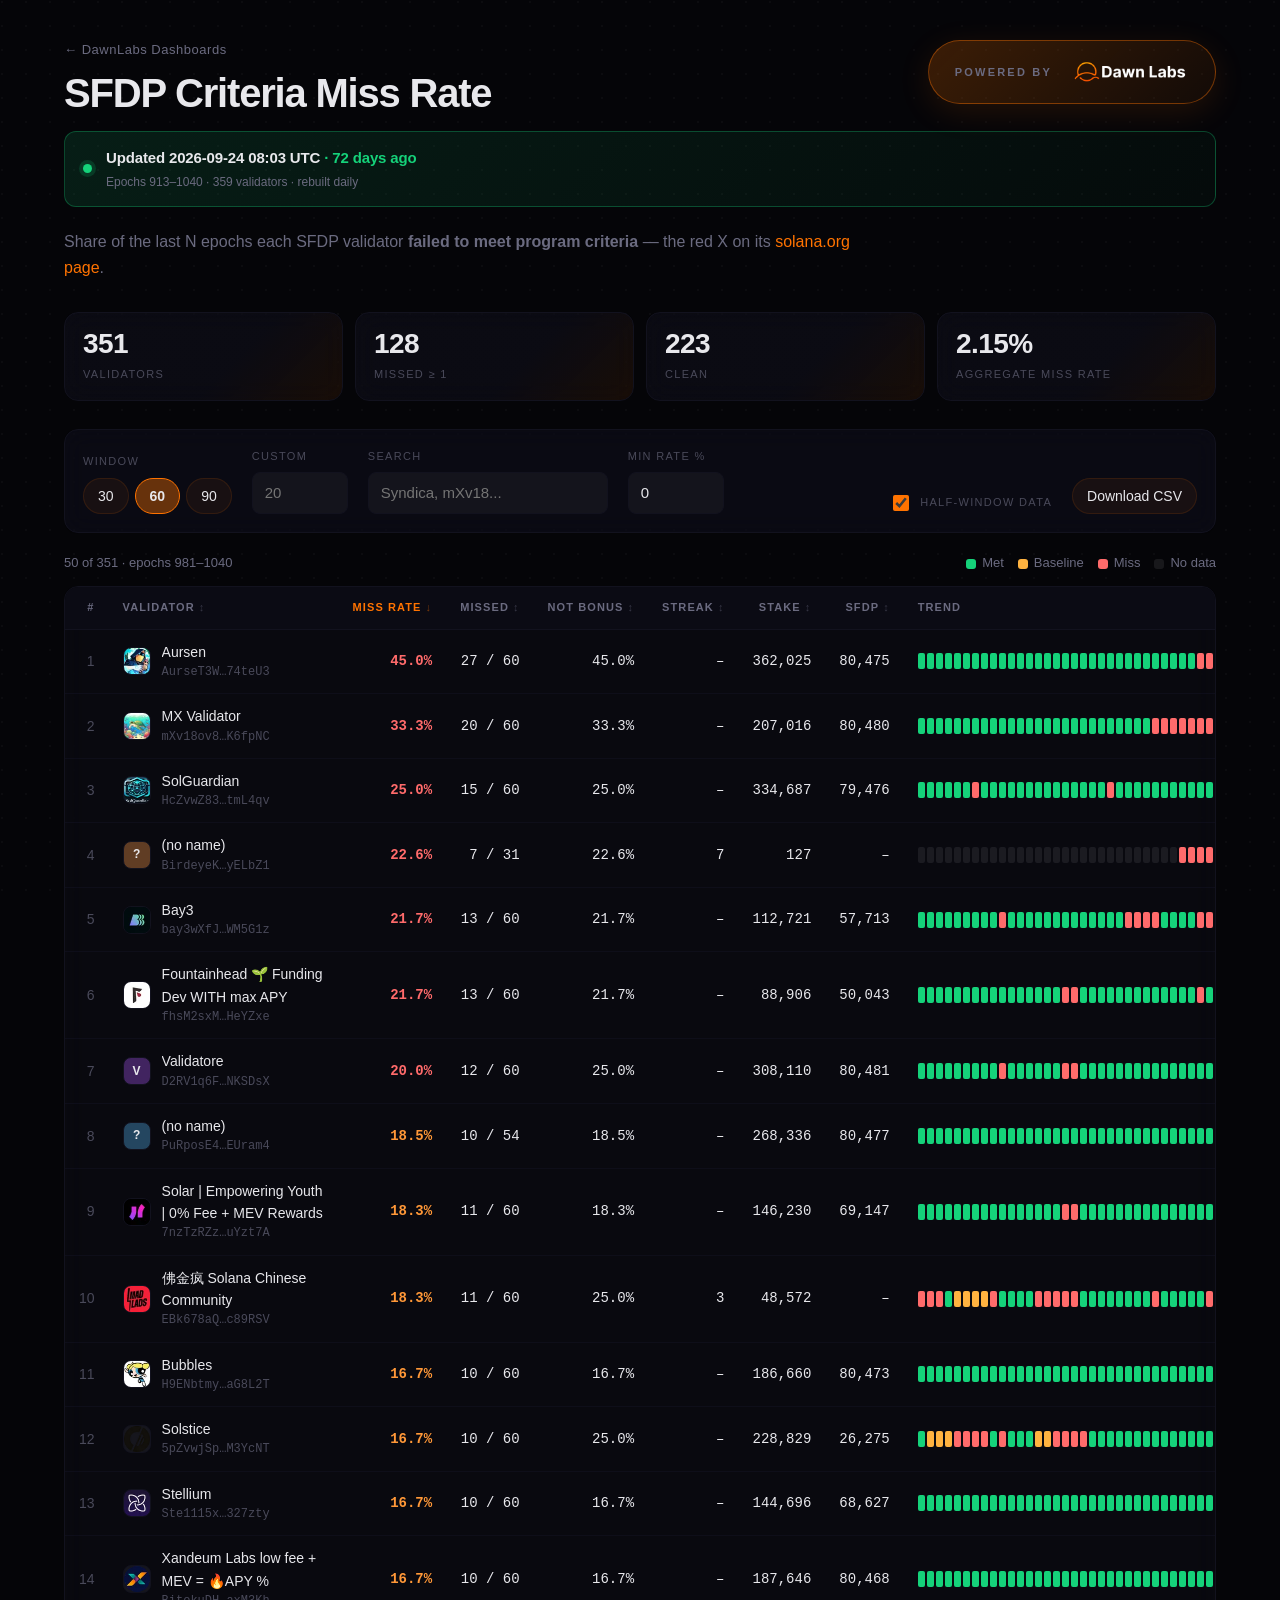
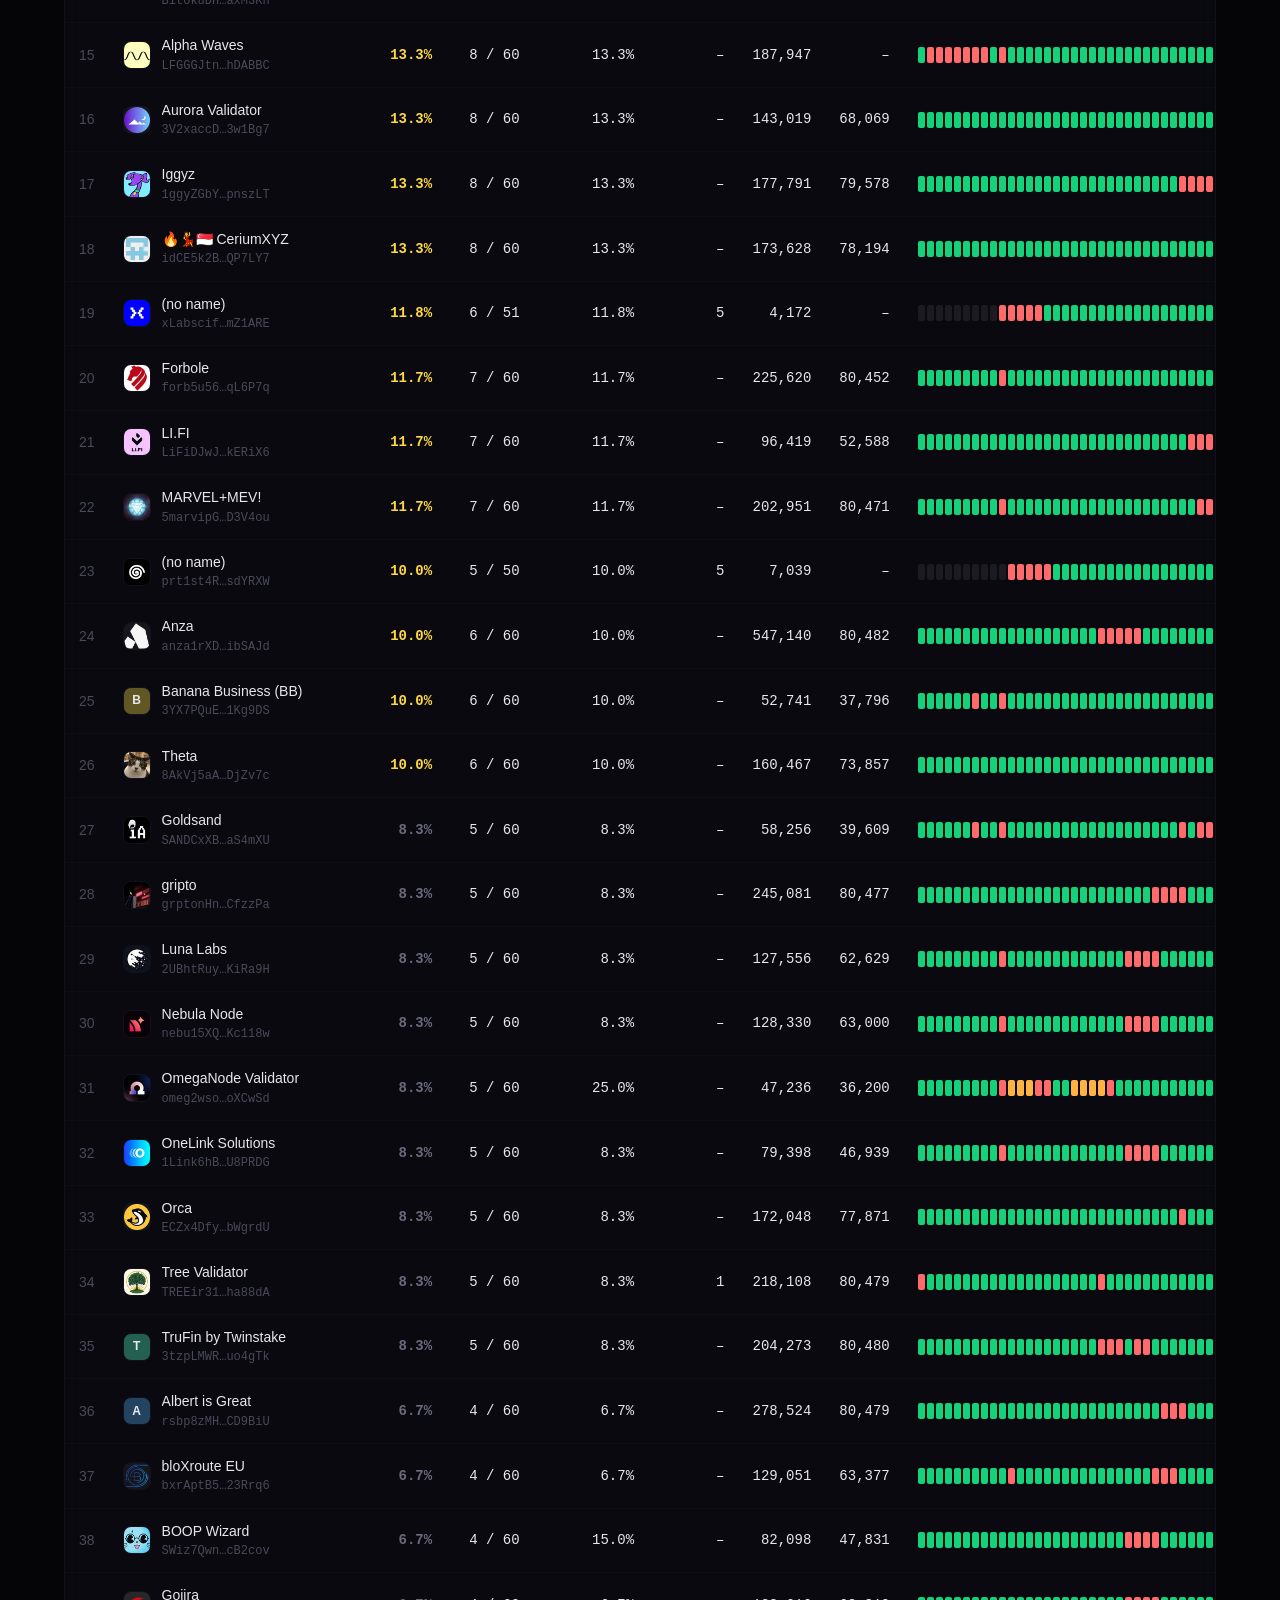
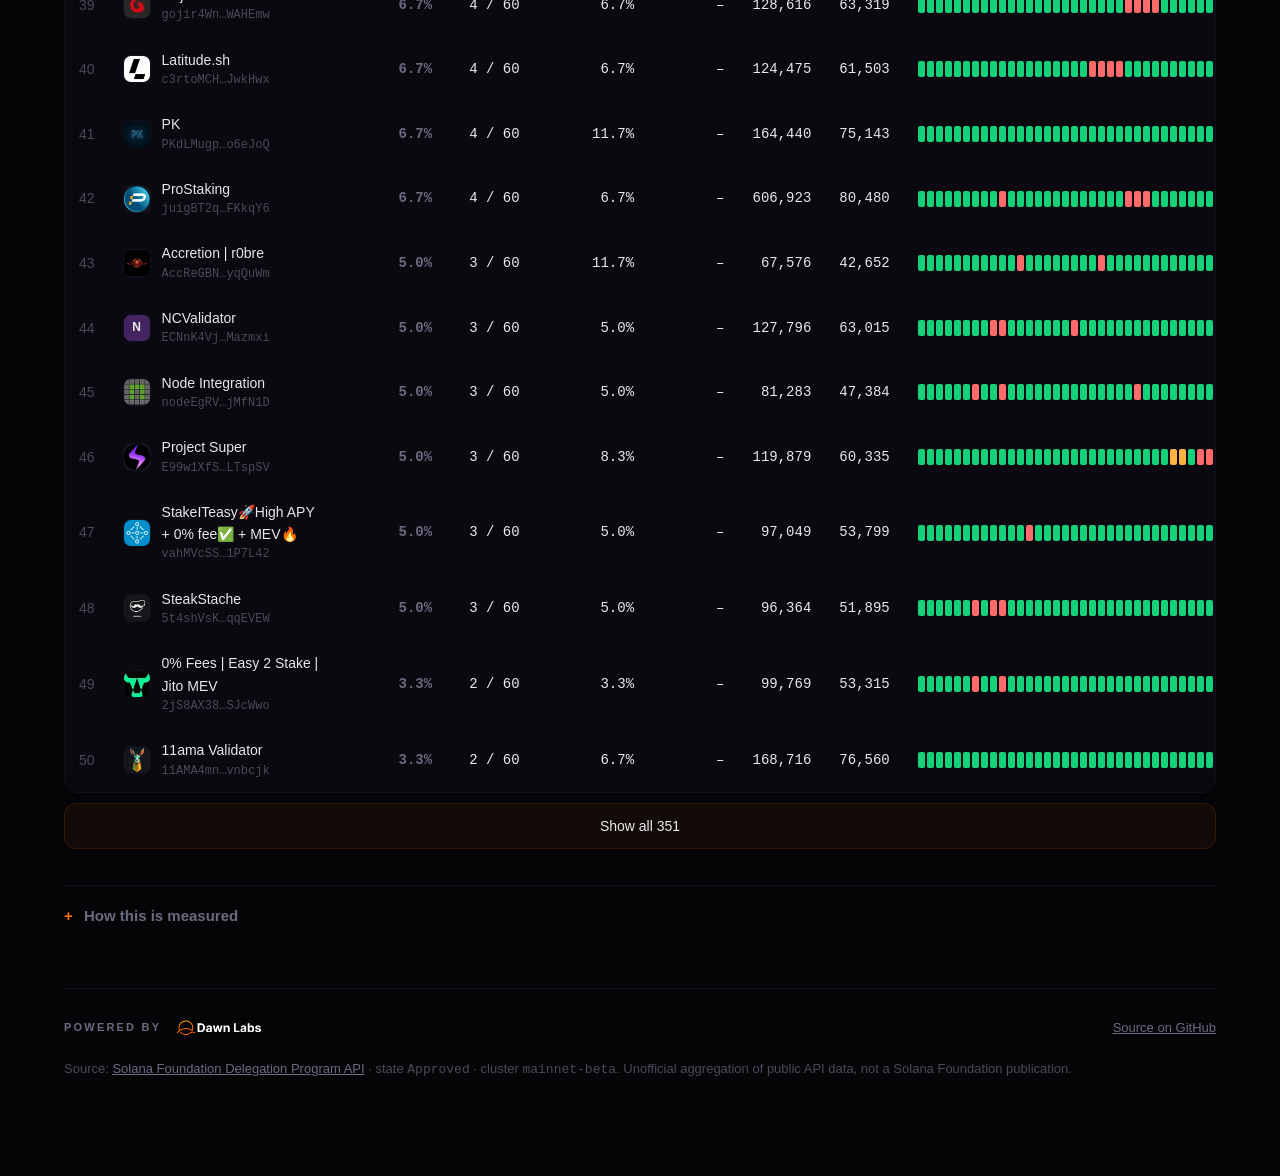
==== docs/criteria-miss/index.html @ cfda46a4 "update dashboard data (2026-09-24)" ====
<!doctype html>
<html lang="en">
<head>
<!-- build: 41cdd22989f05c3325368649f60a79c792a56c622e7ec4c856d4a4f5e306481b -->
<meta charset="utf-8">
<meta name="viewport" content="width=device-width, initial-scale=1">
<title>SFDP Criteria Miss Rate — Powered by DawnLabs</title>
<meta name="description" content="How often each Solana Foundation Delegation Program validator failed to meet program criteria, epoch by epoch.">
<meta property="og:title" content="SFDP Criteria Miss Rate">
<meta property="og:description" content="How often each Solana Foundation Delegation Program validator failed to meet program criteria, epoch by epoch.">
<link rel="stylesheet" href="../assets/theme.css?v=754007a5">
</head>
<body>
<div class="wrap">

<div class="masthead">
  <div>
    <p class="breadcrumb"><a href="../">← DawnLabs Dashboards</a></p>

    <h1>SFDP Criteria Miss Rate</h1>
  </div>
  <a class="powered" href="https://x.com/dawnlabs00" target="_blank" rel="noopener">
    <span class="pb">Powered by</span>
    <img src="../assets/logo-dawnlabs.png?v=fb16f329" alt="DawnLabs" width="118" height="34">
  </a>
</div>

<div class="freshness">
  <span class="pulse" aria-hidden="true"></span>
  <div class="fresh-text">
    <div class="fresh-main">Updated <time datetime="2026-09-24T08:03:20Z">2026-09-24 08:03 UTC</time><span class="fresh-age" id="freshage"></span></div>
    <div class="fresh-sub">Epochs 913–1040 · 359 validators · rebuilt daily</div>
  </div>
</div>

<p class="lede">
Share of the last N epochs each SFDP validator <strong>failed to meet program criteria</strong> — the red X on its
<a href="https://solana.org/sfdp-validators/2jS8AX38m8F9C5juToW1FmTufEbb1DfDzZJj9HSJcWwo" target="_blank" rel="noopener">solana.org page</a>.
</p>

<div class="stats" id="stats"></div>

<div class="controls">
  <div class="field">
    <label>Window</label>
    <div class="seg" id="winseg"></div>
  </div>
  <div class="field">
    <label for="custom">Custom</label>
    <input type="number" id="custom" min="1" max="128" step="1" placeholder="20">
  </div>
  <div class="field">
    <label for="q">Search</label>
    <input type="text" id="q" placeholder="Syndica, mXv18..." autocomplete="off">
  </div>
  <div class="field">
    <label for="minrate">Min rate %</label>
    <input type="number" id="minrate" min="0" max="100" step="1" value="0">
  </div>
  <div class="field spacer">
    <label class="check" title="Hide validators onboarded mid-window, whose denominator is too small to read">
      <input type="checkbox" id="minev" checked> Half-window data
    </label>
  </div>
  <div class="field">
    <button type="button" class="chip" id="dl">Download CSV</button>
  </div>
</div>

<div class="meta">
  <div id="count"></div>
  <div class="legend">
    <span title="Bonus / NoneHighThirdPartyStake — criteria met"><i class="s-B"></i>Met</span>
    <span title="Baseline — matching unmet, residual met"><i class="s-L"></i>Baseline</span>
    <span title="None — criteria not met"><i class="s-N"></i>Miss</span>
    <span title="No data — pre-onboarding or delinquent"><i class="s-x"></i>No data</span>
  </div>
</div>

<div class="tablewrap">
<table>
<thead><tr id="head"></tr></thead>
<tbody id="body"></tbody>
</table>
<div class="empty" id="empty" hidden>No validators match the current filters</div>
</div>
<button type="button" class="chip more" id="more" hidden></button>

<details class="notes">
<summary>How this is measured</summary>
<p>
The per-epoch icons on a solana.org validator page map one-to-one onto the epoch <code>state</code> values
returned by the Solana Foundation API. This page aggregates those states directly.
</p>
<table>
<thead><tr><th>state</th><th>Icon on solana.org</th><th>Treated here as</th></tr></thead>
<tbody>
<tr><td><code>Bonus</code></td><td>Green star</td><td>Met</td></tr>
<tr><td><code>Baseline</code></td><td>Orange check</td><td>Not counted as a miss — matching unmet but residual met. Counted in the not_bonus rate.</td></tr>
<tr><td><code>None</code></td><td>Red X</td><td><strong>Miss</strong></td></tr>
<tr><td><code>NoneHighThirdPartyStake</code></td><td>Green party popper</td><td>Met — third-party stake is high enough that no SFDP stake is needed</td></tr>
</tbody>
</table>
<p>
<strong>Miss rate</strong> = <code>None</code> epochs ÷ epochs with data.
<strong>Not bonus</strong> = (<code>None</code> + <code>Baseline</code>) ÷ epochs with data.
<strong>Streak</strong> = consecutive misses ending at the most recent epoch; epochs with no data do not break a streak.
Miss rates of 20% or higher are shown in <span class="r-hi">red</span>, 15% or higher in
<span class="r-orange">orange</span>, 10% or higher in <span class="r-mid">yellow</span>.
Epochs absent from the API are treated as pre-onboarding or delinquent and excluded from the denominator.
Newly onboarded validators have a small denominator, so by default only validators with data for at
least half the window are shown.
</p>
<p>
The full snapshot behind this page is published as
<a href="../data/criteria-miss.json">data/criteria-miss.json</a> and is versioned in the repository, so any
epoch's numbers can be reproduced or diffed later.
</p>
</details>


<footer>
<div class="fbar">
  <a class="built" href="https://x.com/dawnlabs00" target="_blank" rel="noopener">
    <span>Powered by</span><img src="../assets/logo-dawnlabs.png?v=fb16f329" alt="DawnLabs" width="90" height="26">
  </a>
  <div><a href="https://github.com/nagumo-dawnlabs/sfdp-monitor" target="_blank" rel="noopener">Source on GitHub</a></div>
</div>
Source: <a href="https://solana.org/delegation-api-docs" target="_blank" rel="noopener">Solana Foundation Delegation Program API</a>
· state <code>Approved</code> · cluster <code>mainnet-beta</code>.
Unofficial aggregation of public API data, not a Solana Foundation publication.

</footer>
</div>
<script>const DATA = {"dashboard":"criteria-miss","cluster":"mainnet-beta","participant_states":"Approved","window":{"start":913,"end":1040,"history":128},"state_codes":{"B":"Bonus","L":"Baseline","N":"None","H":"NoneHighThirdPartyStake"},"missing_code":"-","validators":[{"p":"2jS8AX38m8F9C5juToW1FmTufEbb1DfDzZJj9HSJcWwo","n":"0% Fees | Easy 2 Stake | Jito MEV","t":"Approved","k":99769,"f":53315,"s":"BBBBBBNBBNBBBBBBBBBBBBBBBBBBBBBBBBBBBBBBBBBBBBBBBBBBBBBBBBBBBBBBNNBBBBBBBBBBBBBBBBBBBBBBBBBBBBBBBBBBBBBBBBBBBBBBBBBBBBBBBBBBBBBB","i":1},{"p":"3KNGMiXwhy2CAWVNpLoUt25sNngFnX1mZpaiEeVccBA6","n":"01node","t":"Approved","k":57799,"f":39710,"s":"BBBBBBBBBBBBBBBBBBBBBBBBBBBBBBBNBBBBBBBBBBBBBBBBBBBBBBBBBBBBBBBBBBBBBBBBBBBBBBBBBBBBBBBBBBBBBBBBBBBBBBBBBBBBBBBBBBBBBBBBBBBBBBBB","i":1},{"p":"zeroT6PTAEjipvZuACTh1mbGCqTHgA6i1ped9DcuidX","n":"0base.vc 🇰🇷 | MEV 🔥","t":"Approved","k":226080,"f":80172,"s":"BNBBBBBBBBBBBBBBBBBBBBBBBBBBBBBBBBBBBBBBBBBBBBBBBBBBBBBBBBBBBBBBBBBBBBBBBBBBBBBBBBBBBBBBBBBBBBBBBBBBBBBBBBBBBBBBBBBBBBBBBBBBBBBB","i":1},{"p":"6NDen7aDi65apHo8m1Vea4nuS6LyjQeM6pDNqcW4Q5Pg","n":"0node.io","t":"Approved","k":123939,"f":61380,"s":"BBBBBBBBBBBBBBBBBBBBBBBBBBBBBBBBBBBBBBBBBBBBBBBBBBBBBBBBBBBBBBBBBBBBBBBBBBBBBBBBBBBBBBBBBBBBBBBBBBBBBBBBBBBBBBBBBBBBBBBBBBBBBBBB","i":1},{"p":"1KXvrkPXwkGF6NK1zyzVuJqbXfpenPVPP6hoiK9bsK3","n":"1000X.sh","t":"Approved","k":185288,"f":79118,"s":"BBBBBBBBBBBBBBBBBBBBBBBBBBBBBBBBBBBBBBBBBBBBBBBBBBBBBBBBBBBBBBBBBBBBBBBBBBBBBBBBBBBBBBBBBBBBBBBBBBBBBBBBBBBBBBBBBBBBBBBBBBBBBBBB","i":1},{"p":"11AMA4mnNbsrPQeuoNN7uiZVJZtqEzQHrTfa5vnbcjk","n":"11ama Validator","t":"Approved","k":168716,"f":76560,"s":"BBBBBBBBBBBBBBBBBBBBBBBBBBBBBBBBBBBBBBBBBBBLLBBNBBBBBBNBBBBBBBBBBBBBBBBBBBBBBBBBNBBBLLLNNNNBBBLLLLNBBBBBBBBBBBBBBBBBBBBBNBBBBBBB","i":1},{"p":"FyrwfMaomErzqrFUXMjCJ7mA4u81DsiDdrzC3MJD6d4j","n":"1dad | Solfege","t":"Approved","k":348866,"f":78358,"s":"BBBBBBBBBBBBBBBBBBBBBBBBBBBBBBBBBBBBBBBBBBBBBBBBBBBBBBBBBBBBBBBBBBBBBBBBBBBBBBBBBBBBBBBBBBBBBBBBBBBBBBBBBBBBBBBBBBBBBBBBBBBBBBBB","i":1},{"p":"Fy7RCjDdFLG8wLn7TBKbccaKwYX1FetdSoVDREdUHf5o","n":"3SDK","t":"Approved","k":79129,"f":46824,"s":"BBBBBBBBBBBBBBBBBBBBBBBBBBBBBBBBBBBBBBBBBBBBBBBBBBBBBBBBBBBBBBBBBBBBBBBBBBBBBBBBBBBBBBBBBBBBBBBBBBBBBBBBBBBBBBBBBBBBBBBBBBBBBBBB"},{"p":"9dH6wfdJVgnDcbCUjT8rkmejAzTnGQaFarmLfvBYXANK","n":"4CRYPTO","t":"Approved","k":105696,"f":55644,"s":"BBBBBBBBBBBBBBBBBBBBBBBBBBBBBBBBBBBBBBBBBBBBBBBBBBBBBBBBBBBBBBBBBBBBBBBBBBBBBBBBBBBBBBBBBBBBBBBBBBBBBBBBBBBBBBBBBBBBBBBBBBBBBBBB","i":1},{"p":"3Pfubj3ytkRxFAGwFb5vtacuZJUxko5Du39xie9MBXuC","n":"[NODERS]","t":"Approved","k":110678,"f":57295,"s":"BBBBBBBBBBBBBBBBBBBBBBBBBBBBBBBBBBBBBBBBBBBBBBBBBBBBBBBBBBBBBBBBBBBBBBBBBBBBBBBBBBBBBBBBBBBBBBBBBBBBBBBBBBBBBBBBBBBNBBBBBBBBBBBB","i":1},{"p":"Hj2jzpAp57KyM3SmnYwJbDVrQ8tTWizMon2hhzYzwxet","n":"A Unicorn Julia","t":"Approved","k":194094,"f":79222,"s":"BBBBBBBBBNBBBBBBBBBBBBBBBBBBBBBBBBBBBBBBBBBBBBBBBBBBBBBBBBBBBBBBBBBBBBBBBBBBBBBBBBBBBBBBBBBBBBBBBBBBBBBBBBBBBBBBBBBBBBBBBBBBBBBB","i":1},{"p":"BR1aTt4ZZUCwWJDkSYf1hqkYJjo7Mb7Ar8iVTkeSwUB8","n":"Abacus","t":"Approved","k":92371,"f":50899,"s":"BBBBBBBBBBBBBBBBBBBBBBBBBBBBBBBBBBBBBBBBBBBBBBBBBBBBBBBBBBBBBBBBBBBBBBBBBBBBBBBBBBBBBBBBBBBBBBBBBBBBBBBBBBBBBBBBBBBBBBBBBBBBBBBB","i":1},{"p":"ABREU5YkQcfpDZymoQ97iGUgQcfgjctWUUxEMfumiPdV","n":"ABREU Foundation","t":"Approved","k":77612,"f":45950,"s":"BBBBBBNBBBBBBBBBBBBBBBBBBBBBBBBBBBBBBBBBBBBBBBBBBBBBBBBBBBBBBBBBBBBBBBBBBBBBBBBBBBNBBBBBBBBBBBBBBBBBBBBBBBBBBBBBBBBBBBBBBBBBBBBB"},{"p":"3WDh9HgusCujDmXCVhophLrHvoKHQd1Sd4uFHz1Awo35","n":"Absolute Guard","t":"Approved","k":299301,"f":80339,"s":"BBBBBBBBBBBBBBBBBBBBBBBBBBBBBBBBBBBBBBBBBBBBBBBBBBBBBBBBBBBBBBBBBBBBBBBBBBBBBBBBBBBBBBBBBBBBBBBBBBBBBBBBBBBBBBBBBBBBBBBBBBBBBBBB","i":1},{"p":"AccReGBNBdUCEJ7ZyP231jw7uVJ3eF9u4cLBFAyqQuWm","n":"Accretion | r0bre","t":"Approved","k":67576,"f":42652,"s":"BBBBBBBBBBBNBBBBBBBBNBBBBBBBBBBBBBBBBBBBBBBBBBBBBBBBBBBLNLLLBBBBBBBBNBBBBBBBBBB---BBBBBBBBBBBBBLLLLNBBBBBBBBBBBBBBBBBBBBBBBBBBBB","i":1},{"p":"adramSYKBv1yHoZTub4kepcmF5LybPxwyJcsz4fpfi7","n":"Adrastea Validator","t":"Approved","k":262615,"f":80441,"s":"BBBBBBBBBBBBBBBBBBBBBBBBBBBBBBBBBBBBBBBBBBBBBBBBBBBBBBBBBBBBBBBBBBBBBBBBBBBBBBBBBBBBBBBBBBBBBBBBBBBBBBBBBBBBBBBBBBBBBBBBBBBBBBBB","i":1},{"p":"KAoSp3EudGqUBXv46tQoDwbZxSm3iXa9wM2aF4ySbJJ","n":"Aepalizage","t":"Approved","k":80311,"f":47225,"s":"BBBBBBBBBNBBBBBBBBBBBBBBBBBBBBBBBBBBBBBBBBBBBBBBBBBBBBBBBBBBBBBBBBBBBBBBBBBBBBBBBBBBBBBBBBBBBBBBBBBBBBBBBBBBBBBBBBBBBBBBBBBBBBBB","i":1},{"p":"EPFZFVrXuveEQar9LaEkt5kDRPMnbvK54qu5FwCxpkcy","n":"AiSol","t":"Approved","k":107193,"f":56155,"s":"BBBBBBBBBNBBBBBBBBBBBBBBBBBBBBBBBBBBBBBBBBBBBBBBBBBBBBBBBBBBBBBBBBBBBBBBBBBBBBBBBBBBBBBBBBBBBBBBBBBBBBBBBBBBBBBBBBBNBBBNBBBBBBBB","i":1},{"p":"rsbp8zMHbGCpLoRktmsjspYv77VcjxAzH1KxPCD9BiU","n":"Albert is Great","t":"Approved","k":278524,"f":80479,"s":"BBBBBBBBBBBBBBBBBBBBBBBBBBBNNNBBBBBBBBBBBBBBBBBBBBBBNBBBBBBBBBBBBBBBBBBBBBBBBBBBBBBBBBBBBBBBBBBBBBBBBBBBBBBBBBBBBBBBBBBBBBBBBBBB"},{"p":"ABC1U4cf9DZMwqy8ktEr4WJj8VHmVBQibbC57gEJthwY","n":"algo|stake","t":"Approved","k":228517,"f":80256,"s":"BBBBBBBBBBBBBBBBBBBBBBBBBBBBBBBBBBBBBBBBBBBBBBBBBBBBBBBBBBBBBBBBBBBBBBBBBBBBBBBBBBBBBBBBBBBBBBBBBBBBBBBBBBBBBBBBBBBBBBBBBBBBBBBB","i":1},{"p":"5zm9g3zgAPWzX3wmUB2JtTkcwCqe74NWsTmt5wLFwCKK","n":"Allied Validator","t":"Approved","k":95132,"f":51965,"s":"BBBBBBBBBBBBBBBBBBBBBBBBBBBBBBBBBBBBBBBBBBBBBBBBBBBBBBBBBBBBBBBBBBBBBBBBBBBBBBBBBBBBBBBBBBBBBBBBBBBBBBBBBBBBBBBBBBBBBBBBBBBBBBBB","i":1},{"p":"LFGGGJtnBLvq78DyMz1gTeedM6f8owck76qHThDABBC","n":"Alpha Waves","t":"Approved","k":187947,"f":0,"s":"BNNNNNNNBNBBBBBBBBBBBBBBBBBBBBBBBBBBBBBBBBBBBBBBBBBBBBBBBBBBBBBBBBBBBBBBBBBBBBBBNNNBNNBNNBBBBBBBBBBBBBBBBLLLNNBBBBBBBBBBBBBBBBBB","i":1},{"p":"97jbhVBYcSmwGXjrx5PPWXucDsVBqwyoQ6rzP3B6eeMt","n":"anarcheuz","t":"Approved","k":197160,"f":80467,"s":"BBBBBBBBBBBBBBBBBBBBBBBBBBBBBBBBBBBBBBBBBBBBBBBBBBBBBBNBBBBBBBBBBBBBBBBBBBBBBBBBBBBBBBBBBBBBBBBBBBBBBBBBBBBBBBBBBBBBBBBBBBBBBBBB","i":1},{"p":"ANC1u9sY36q3mi2MyVhtz71un8yLgTsFBUuyLcSPzKsk","n":"Anchorage Digital","t":"Approved","k":715464,"f":80483,"s":"BBBBBBBBBBBBBBBBNNBBBBBBBBBBBBBBBBBBBBBBBBBBBBBBBBBBBBBBBBBBBBNBBBBBBBBBBBBBBBBBBBBBBBBBBBBBBBBBBBBBBBBBBBBBBBBBBBBBBBBBBBBBBBBB","i":1},{"p":"Av8EnYrPBnSJHK5e2wmTdnCpSy7nzmBgyFaUKSyLnBfe","n":"AndrewInUA","t":"Approved","k":116399,"f":58642,"s":"BBBBBBBBBBBBBBBBBBBBBBBBBBBBBBBBBBBBBBBBBBBBBBBBBBBBBBBBBBBBBBBBBBBBBBBBBBBBBBBBBBBBBBBBBBBBBBBBBBBBBBBBBBBBBBBBBBBBBBBBBBBBBBBB","i":1},{"p":"6Rk694kh1QTyQkirdb1uDZmS5xqG9bNaYtxx8d311Mr7","n":"Anode ⚡️ Beta","t":"Approved","k":91435,"f":50070,"s":"BBBBBBBBBBBBBBBBBBBBBBBBBBBBBBBBBBBBBBBBBBBBBBBBBBBBBBBBBBBBBBBBBBBBBBBBBBBBBBBBBBBBBBBBBBBBBBBBBBBBBBBBBBBBBBBBBBBBBBBBBBBBBBBB","i":1},{"p":"anza1rXDVhy1NfVNtsbT3kSBh2jgB1BGZUKuUibSAJd","n":"Anza","t":"Approved","k":547140,"f":80482,"s":"BBBBBBBBBBBBBBBBBBBBNNNNNBBBBBBBBBBBBBBBBBBBBBBBBBBBBBNBBBBBBBBBBBBBBBBBBBBBBBBBBBBBBBBBBBBBBBBBBBBBBBBBBBBBBBBBBBBBBBBBBBBBBBBB","i":1},{"p":"5VrW7YNBccVnhnZVmooCePdLFcs2UjfxRT3hoY9mN8Ec","n":"Appleyello","t":"Approved","k":346851,"f":79509,"s":"NBBBBBBBBBBBBBBBBBBBBBBBBBBBBBBBBBBBBBBBBBBBBBBBBBBBBBBBBBBBBBBBBBBBBBBBBBBBBBBBBBBBBBBBBBBBBBBBBBBBBBBBBBBBBBBBBBBBBBBBBBBBBBBB"},{"p":"GwHH8ciFhR8vejWCqmg8FWZUCNtubPY2esALvy5tBvji","n":"ART3MIS.CLOUD ☘️","t":"Approved","k":212990,"f":79195,"s":"BBBBBBBBBBBBBBBBBBBBBBBBBBBBBBBBBBBBBBBBBBBBBBBBBBBBBBBBBBBBBBBBBBBBBBBBBBBBBBBBBBBBBBBBBBBBBBBBBBBBBBBBBBBBBBBBBBBBBBBBBBBBBBBB","i":1},{"p":"3V2xaccDpFib4DbTksdiveNDmiwpXBqSWyjSof3w1Bg7","n":"Aurora Validator","t":"Approved","k":143019,"f":68069,"s":"BBBBBBBBBBBBBBBBBBBBBBBBBBBBBBBBBBBBBBBNNNNNNNNBBBBBBBBBBBBBBBBBBBBBBBBBBBBBBBBBBBBBBBNNBBBBBBBBBBBBBBBBBBBBBBBBBBBBBBBBBBBBBBBB","i":1},{"p":"AurseT3W3tk1dATBWAXtWR6oubBgECqintfcvP74teU3","n":"Aursen","t":"Approved","k":362025,"f":80475,"s":"BBBBBBBBBBBBBBBBBBBBBBBBBBBBBBBNNNNNNNNNNNNNNNNNNNNNNNNNNNBBBBBBBBB-------------------------------------------------------------","i":1},{"p":"avnujiRNoSRe9PcET42DPKznyfYnb2LRaZAsqv6REZo","n":"AVNU","t":"Approved","k":143802,"f":68105,"s":"BBBBBBBBBBBBBBBBBBBBBBBBBBBBBBBBBBBBBBBBBBBBBBBBBBBBBBBBBBBBBBBBBBBBBBBBBBBBBBBBBBBBBBBBBBBBBBBBBBBNN---------------------------","i":1},{"p":"GHQsq6bAdgooi998uKhwdzFubsJ7R3SuhTE9gJ83gctU","n":"Axis","t":"Approved","k":173363,"f":78029,"s":"BBBBBBBBBBBBBBBBBBBBBBBBBBBBBBBBBBBBN-------------------------------------------------------------------------------------------","i":1},{"p":"3YX7PQuESmR2h95FDgjahEQjyCBhmY1Ts2MsrM1Kg9DS","n":"Banana Business (BB)","t":"Approved","k":52741,"f":37796,"s":"BBBBBBNBBNBBBBBBBBBBBBBBBBBBBBBBBNNBBBBBBBBBBBBBBBBBBNNBBBBBBNNNNNNNBBBBBBBBBBBBBBBBBBBBBBBBBBBBBBBBBBBBBBBBBBBBBBBBBBBBBBBBBBBB"},{"p":"bay3wXfJsu9ds1zQBoQQ4DUwFGs3NP6q4gca9WM5G1z","n":"Bay3","t":"Approved","k":112721,"f":57713,"s":"BBBBBBBBBNBBBBBBBBBBBBBNNNNBBBBNNNNNNNNBBBBBBBBBBBBBBBBBBBBBBNNBBBBBBBBBBBBBBBBBBBBBBBBBBBBBBBBBBBBBBBBBBBBBBBBBBBBBBBBBBBBBBBBB","i":1},{"p":"EydLxzdWfD434DDxZYXkTcajvK5VKH7p6CofEDCRUkJ4","n":"Bernardo Beacon","t":"Approved","k":156551,"f":72533,"s":"BBBBBBBBBBBBBBBBBBBBBBBBBBBBBBBBBBBBBBBBBBBBBBBBBBBBBBBBBBBBBBBBBBBBBBBBBBBBBBBBBBBBBBBBBBBBBBBBBBBBBBBBBBBBBBBBBBBBBBBBBBBBBBBB","i":1},{"p":"BSGMRbK97DcgLe4u4kfNQnmTVZGVnwdtKQBJqWRBTZxU","n":"Black Sea Gold","t":"Approved","k":159648,"f":73431,"s":"BBBBBBBBBBBBBBBBBBBBBBBBBBBBBBBBBBBBBBBBBBBBBBBBBBBBBBBBBBBBBBBBBBBBBBBBBBBBBBBBBBBBBBBBBBBBBBBBBBBBBBBBBBBBBBBBBBBBBBBBBBBBBBBB","i":1},{"p":"mD1afZhSisoXfJLT8nYwSFANqjr1KPoDUEpYTEfFX1e","n":"Block Parliament 🦉","t":"Approved","k":245459,"f":80401,"s":"BBBBBBBBBNBBBBBBBBBBBBBBBBBBBBBBBBBBBBBBBBBBBBBBBBBBBBBBBBBBBBBBBBBBBBBBBBBBBBBBBBBBBBBBBBBBBBBBBBBBBBBBBBBBBBBBBBBBBBBBBBBBBBBB","i":1},{"p":"7VZM7YHcX73TpGoXDeBu61g4QKC86GwAEnew8dA7Y2xn","n":"BLOCKSIZE","t":"Approved","k":247250,"f":80435,"s":"BBBBBBBBBBBBBBBBBBBBBBBBBBBBBBBBBBBBBBBBBBBBBBBBBBBBBBBBBBBBBBBBBBBBBBBBBBBBBBBBBBBBBBBBBBBBBBBBBBBBBBBBBBBBBBBBBBBBBBBBBBNBBBBB","i":1},{"p":"5fSQdv4zsAJNx6RKpGho6sL6rY6a8nziaqcmwaRJB9NE","n":"Blossom","t":"Approved","k":134920,"f":65557,"s":"BBBBBBBBBBBBBBBBBBBBBBBBBBBBBBBBBBBBBBBBBBBBBBBBBBBBBBBBBBBBBBBBBBBBBBBBBBBBBBBBBBBBBBBBBBBBBBBBBBBBBBBBBBBBBBBBBBBBBBBBBBBBBBBB","i":1},{"p":"bxrAptB5ZpZBhoLedJpoGWY5hBjjt3zvVBr2323Rrq6","n":"bloXroute EU","t":"Approved","k":129051,"f":63377,"s":"BBBBBBBBBBNBBBBBBBBBBBBBBBNNNBBBBBBBBBBBBBBBBBBBBBBBBBBBBBBBBBBBBBBBBBBBBBBBBBBBBBBBBBBBBBBBBBBBBBBBBBBBBBBBBBBBBBBBBBBBBBBBBBBB","i":1},{"p":"b1ueZK9bWTywN2587zsScyLTaH18wfRfN5W15XnkiqF","n":"Blue Sky","t":"Approved","k":176900,"f":79355,"s":"BBBBBBBBBBBBBBBBBBBBBBBBBBBBBBBBBBBBBBBBBBBBBBBBBBBBBBBBBBBBBBBBBBBBBBBBBBBBBBBBBBBBBBBBBBBBBBBBBBBBBBBBBBBBBBBBBBBBBBBBBBBBBBBB","i":1},{"p":"PAD9aPiKJGcbGxuVLbc8o4Vf65GPq3fJQ7PkHWuX6a8","n":"BlueLotus 👩‍💻","t":"Approved","k":146052,"f":69047,"s":"BBBBBBBBBBBBBBBBBBBBBBBBBBBBBBBBBBBBBBBBBBBNNBBBBBBBBBBBBBBBBBBBBBBBBBBBBBBBBBBBBBBBBBBBBBBBBBBBBBBBBBBBBBBBBBBBBBBBBBBBBBBBBBBB","i":1},{"p":"BoNKmNCGvoHS4CkKvYRnF21iEpUP827pZjhFGdA4t5as","n":"BONK","t":"Approved","k":285637,"f":80256,"s":"BBBBBBBBBBBBBBBBBBBBBBBBBBBBBBBBBBBBBBBBBBBBBBBBBBBBBBBBBBBBBBBBBBBBBBBBBBBBBBBBBBBBBBBBBBBBBBBBBBBBBBBBBBBBBBBBBBBBBBBBBBBBBBBB","i":1},{"p":"SWiz7QwnYPm61pWWUUkMhj4r5pZLP1SvYibdHcB2cov","n":"BOOP Wizard","t":"Approved","k":82098,"f":47831,"s":"BBBBBBBBBBBBBBBBBBBBBBBNNNNBBBBBBBBBBLLLLLBBBBBBBBBBBBBBBBBBBBBBBBBBBBBBBBBBBBBBBBBBBBBBBBBBBBBBBBBBBBBBBBBBBBBBBBBBBBBBBBBBBBBB","i":1},{"p":"icex1C6pnZxznQWiHZZANjGU8nZ8kNquFnjyY7XXrXE","n":"BrewlabsHQ","t":"Approved","k":248712,"f":80419,"s":"BBBBBBBBBBBBBBBBBBBBBBBBBBBBBBBBBBBBBBBBBBBBBBBBBBBBBBBBBBBBBBBBBBBBBBBBBBBBBBBBBBBBBBBBBBBBBBBBBBBBBBBBBBBBBBBBBBBBBBBBBBBBBBBN","i":1},{"p":"H9ENbtmy2tWFtAJNmpC8xQtbcr1NTp4FXLdphRaG8L2T","n":"Bubbles","t":"Approved","k":186660,"f":80473,"s":"BBBBBBBBBBBBBBBBBBBBBBBBBBBBBBBBBBBBBBBNNNNNNNBBBBBBBNNNBBBBBNBNNNNBBBBBBBBBBBBBBBBBBBBBBBBBBBBBBBBBBBBBBBBBBBBBBBBBBBBBBBBBBBBB","i":1},{"p":"DupN8puwoPdFo9EYm8AXemEn9cMsore1QmZzfPaxyUG4","n":"Buffalo Steve","t":"Approved","k":78932,"f":46764,"s":"BBBBBBBBBBBBBBBBBBBBBBBBBBBBBBBBBBBBBBBBBBBBBBBBBBBBBBBBBBBBBBBBBBBBBBBBBBBBBBBBBBBBBBBBBBBBBBBBBBBBBBBBBBBBBBBBBBBBBBBBBBBBNBBB","i":1},{"p":"3YVoK8UN62dyiPZnGBzBTkGdwsVmmK1MpRoLcxNRs9BE","n":"Calypso","t":"Approved","k":488122,"f":77852,"s":"BBBBBLLLNBNBBBBBBBBBBBBBBBBBBBBBBBBBBBBBBBBBBBBBBBBBBBBBBBBBBBBBBBBBBBBBBBBBBBBBBBBBBBBBBBBBBBBBBBBBBBBBBBBBBBBBBBBBBBBBBBLLLNLB","i":1},{"p":"capyS1jerxhFp1RehdWRG6kbWi8bnWF3fkEG2RGLsQf","n":"capy","t":"Approved","k":161705,"f":74234,"s":"BBBBBBBBBBBBBBBBBBBBBBBBBBBBBBBBBBBBBBBBBBBBBBBBBBBNNBBBBBBBBBBBBBBBBBBBBBBBBBBBBBBBBBBBBBBBBBBBBBBBBBBBBBBBBBBBBBBBBBBBBBBBBN--"},{"p":"BNtHBLo1L2vAG7PBQ6mJvWz7GqVPxBnioXsY2Gjtubrg","n":"CatalystX - Innovation OnChain","t":"Approved","k":222288,"f":80120,"s":"BBBBBBBBBNBBBBBBBBBBBBBBBBBBBBBBBBBBBBBBBBBBBBBBBBBBBBBBBBBBBBBBBBBBBBBBBBBBBBBBBBBBBBBBBBBBBBBBBBBBBBBBBBBBBBBBBBBBBBBBBBBBBBBB","i":1},{"p":"6YY2VS44RP1sBosdEsvSaiw7gETDNx3tmg5mM5wHpTqM","n":"Cavey Cool","t":"Approved","k":801497,"f":80481,"s":"BBBBBBBBBBBBBBBBBB--------------------------------------------------------------------------------------------------------------","i":1},{"p":"5essVpBYvocZkQnkrWsMDfRPwtp4BeihJRaweKLR4dRn","n":"Certora Validator","t":"Approved","k":1036677,"f":0,"s":"HHHHHHNHHNHHHHHHHHHHHHHBBBBBBBBBBBBBBBBBBBBBBBBBBBBBBBBBBBBBBBBBBBBBBBBBBBBBBBBBBBBBBBBBBBBBBBBBBBBBBBBBBBBBBBBBBBBBBBBBBBBBBBBB","i":1},{"p":"chdvWr6T14nqGRFD37KY36dsvhkCtDaufW5rpu3AfHe","n":"CH Dev","t":"Approved","k":94932,"f":51742,"s":"BBBBBBBBBBBBBBBBBBBBBBBBBBBBBBBBBBBBBBBBBBBBBBBBBBBBBBBBBBBBBBBBBBBBBBBBBBBBBBBBBBBBBBBBBBBBBBBBBBBBBBBBBBBBBBBBBBBBBBBBBBBBBBBB","i":1},{"p":"2mMGsb5uy1Q4Dvezr8HK2E8SJoChcb2X7b61tJPaVHHd","n":"Chainflow","t":"Approved","k":602158,"f":80480,"s":"BBBBBBBBBBBBBBBBBBBBBBBNNBBBBBBBBBBBBBBBBBBBBBBBBBBBBBBBBBBBBNNNNNNNBBBBBBBBBBBBBBBBBBBBBBBBBBBBBBBBBBBBBBBBBBBBBBBBBBBBBBBBBBBB"},{"p":"3RXKQBRv7xKTQeNdLSPhCiD4QcUfxEQ12rtgUkMf5LnS","n":"Chainode Tech \u0026 MEV(0% Fee)","t":"Approved","k":397254,"f":80446,"s":"BBBBBBBBBBBBBBBBBBBBBBBBBBBBBBBBBBBBBBBBBBBBBBBBBBBBBBBBBBBBBBBBBBBBBBBBBBBBBBBBBBBBBBBNBBBBBBBBBBBBBBBBBBBBBBBBBBBBBBBBBBBBBBBB","i":1},{"p":"chrtyETASKQhsndRM9pr6qC3gAHG5MuRwCgXSNVqnJL","n":"Charity Soul","t":"Approved","k":116209,"f":59166,"s":"BBBBBBBBBBBBBBBBBBBBBBBBBBBBBBBBBBBBBBBBBBBBBBBBBBBBBBBBBBBBBBBBBBBBBBBBBBBBBBBBBBBBBBBBBBBBBBBBBBBBBBBBBBBBBBBBBBBBBBBBBBBBBBBB","i":1},{"p":"chopskqnudaeCTENWzUjfFCBSLcxprqbdMoCAucAwfb","n":"Choplet Studios","t":"Approved","k":117857,"f":59491,"s":"BBBBBBBBBBBBBBBBBBBBBBBBBBBBBBBBBBBBBBBBBBBBBBBBBBBBBBBBBBBBBBBBBBBBBBBBBBBBBBBBBBBBBBBBBBBBBBBBBBBBBBBBBBBBBBBBBBBBBBBBBBBBBBBB","i":1},{"p":"CtzN7ysR5rX69qd168Aosbuc83mPozhi81bEHbG7ecNP","n":"Citizen Node","t":"Approved","k":117324,"f":59479,"s":"BBBBBBBBBBBBBBBBBBBBBBBBBBBBBBBBBBBBBBBBBBBBBBBBBBBBBBBBBBBBBBBBBBBBBBBBBBBBBBBBBBBBBBBBBBBBBBBBBBBBBBBBBBBBBBBBBBBBBBBBBBBBBBBB","i":1},{"p":"CARBN9PY1Qej1aCg4885pfoYH8EHfjWuMy59pVa48ky","n":"Cloak","t":"Approved","k":83521,"f":46646,"s":"BBBBBNBBBBBBBBBBBBBBBBBBBBBBBBBBBBBBBBBBBBBBBBBBBBBBBBBBBBBBBBBBBBBBBBBBBBBBBBBBBBBBBBBBBBBBBBBBBBBBBBBBBBBBBBBBBBBBBBBBBBBBBBBB","i":1},{"p":"DViARWAWKkxAzp4UCgbw5B9pLSrBY3PaztFErcwgVUKX","n":"Code-Breader","t":"Approved","k":222333,"f":79140,"s":"BBBBBBBBBNBBBBBBBBBBBBBBBBBBBBBBBBBBBBBBBBBBBBBBBBBBBBBBBBBBBBBBBBBBBBBBBBBBBBBBBBBBBBBBBBBBBBBBBBBBBBBBBBBBBBBBBBBBBBBBBBBBBBBB","i":1},{"p":"CTDGxTK789ZvhgyHZHtSnxTtysbyY1mrywXEJiYYqXxC","n":"Cointelegraph Decentralization Guardians","t":"Approved","k":145639,"f":68874,"s":"BBBBBBBBBBBBBBBBBBBBBBBBBBBBBBBBBBBBBBBBBBBBBBBBBBBBBBBBBBBBBBBBBBBBBBBBBBBBBBBBBBBBBBBBBBBBBBBBBBBBBBBBBBBBBBBBBBBBBBBBBBBBBBBB","i":1},{"p":"CVRr5oHCAAooVbYze7CvXtRp4FUtkMCSqBZU7MVu8v8e","n":"Coverlet+MEV | 0% ALL FEES ✅","t":"Approved","k":171583,"f":77006,"s":"BBBBBBBBBBBBBBBBBBBBBBBBBBBBBBBBBBBBBBBBBBBBBBBBBBBBBBBBBBBBBBBBBBBBBBBBBBBBBBBBBBBBBBBBBBBBBBBBBBBBBBBBBBBBBBBBBBBBBBBBBBBBBBBB","i":1},{"p":"E9hD3ikumJx1GVswDjnpCt6Uu4WG5mz1PDWCqdE5uhmo","n":"cp0x_by_STAKRspace","t":"Approved","k":120192,"f":60478,"s":"BBBBBBBBBBBBBBBBBBBBBBBBBBBBBBBBBBBBBBBBBBBBBBBBBBBBBBBBBBBBBBBBBBBBBBBBBBBBBBBBBBBBBBBBBBBBBBBBBNBBBBBBBBNBBBBBBBBBBBBBBBBBBBBB","i":1},{"p":"AdSHK6vpQnwHRSw7jXUwjMEytmhFwnynZSENhvpAxL1y","n":"crypto-jack-sparrow","t":"Approved","k":32838,"f":31414,"s":"BBBBBBBBBBBBBBBLLLLNBBBBBBBBBBBBBBBBBBBBBBBBBBBBBBBBBBBBBBBBBBBBBBBBBBBBBBBBBBBBBBBBBBBBBBBBBBBBBBBBBBBBBBBBBBBBBBBBBBBBBBBBBBBB","i":1},{"p":"CTwsruptUccEtZGNxBDbuusHYxkBX3P6ndrxVjSG213y","n":"CryptoVik","t":"Approved","k":137071,"f":65102,"s":"BBBBBBBBBBBBBBBBBBBBBBBBBBBBBBBBBBBBBBBBBBBBBBBBBBBBBBBBBBBBBBBBBBBBBBBBBBBBBBBBBBBBBBBBBBBBBBBBBBBBBBBBBBBBBBBBBBBBBBBBBBBBBBBB","i":1},{"p":"cybi55ebub37HZW9YmRaLh59Lh3kqaLTsEBQwW6vFkC","n":"CyberAlex 👑 MEV","t":"Approved","k":123337,"f":55246,"s":"BBBBBBBBBBBBBBBBBBBBBBBBBBBBBBBBBBBBBBBBBBBBBBBBBBBBBBBBBBBBBBBBBBBBBBBBBBBBBBBBBBBBBBBBBBBBBBBBBBBBBBBBBBBBBBBBBBBBBBBBBBBBBBBB","i":1},{"p":"HMWXfjaeSHhww1wvdBhqhHVP9v96mFB4LJ9xP2MXbDGH","n":"CyberVillage","t":"Approved","k":91171,"f":50405,"s":"BBBBBBBBBBBBBBBBBBBBBBBBBBBBBBBBBBBBBBBBBBBBBBBBBBBBBBBBBBBBBBBBBBBBBBBBBBBBBBBBBBBBBBBBBBBBBBBBBBBBBBBBBBBBBBBBBBBBBBBBBBBBBBBB","i":1},{"p":"5aD6KB8g4MPt3xJafmMmun86hHMDnoFiGbd5gYiMFZw7","n":"Daiko","t":"Approved","k":190265,"f":78756,"s":"BBBBBBBBBBBBBBBBBBBBBBBBBBBBBBBBBBBBBBBBBBBBBBBBBBBBBBBBBBBBBBBBBBBBBBBBBBBBBBBBBBBBBBBBBBBBBBBBBBBBBBBBBBBBBBBBBBBBBBBBBBBBBBBB","i":1},{"p":"5ghoFEVrsXeAPB6SUmBpZ2xq3KvHEjNMeSaBnxEBXkHV","n":"DarkTower","t":"Approved","k":99950,"f":53557,"s":"BBBBBBBBBBBBBBBBBBBBBLBLBBBBBBBBBBBBBBBBBBBBBBBBBBBBBBBBBBBBBBBBBBBBBBBBBBBBBBBBBBBBBBBBBBBBBBBBBBBBBBBBBBBBBBBBBBBBBBBBBBBBBBBB","i":1},{"p":"7CR6whiYULVf1Knj4J5PxUS37opdk8UAx2WnDzBQKiVe","n":"DataHive AI | Missions","t":"Approved","k":94966,"f":51802,"s":"BBBBBBBBBBBBBBBBBBBBBBBBBBBBBBBBBBBBBBBBBBBBBBBBBBBBBBBBBBBBBBBBBBBBBBBBBBBBBBBBBBBBBBBBBBBBBBBBBBBBBBBBBBBBBBBBBBBBBBBBBBBBBBBB","i":1},{"p":"4k6wgP5WPBKQpsFGtzuXNrjcTE2fKWLj17nDvFeG5zSF","n":"Dawn Labs","t":"Approved","k":318451,"f":80268,"s":"BBBBBBBBBBBBBBBBBBBBBBBBBBBBBBBBBBBBBBBBBBBBBBBBBBBBBBBBBBBBBBBBBBBBBBBBBBBBBBBBBBBBBBBBBBBBBBBBBBBBBBBBBBBBBBBBBBBBBBBBBBBBBBBB","i":1},{"p":"dcntruDNP5SEcGV4RxnsqXFURdDZGT3DTQv68Q8H7Vu","n":"Decentra","t":"Approved","k":202628,"f":80267,"s":"BBBBBBBBBBBBBBBBBBBBBBBBBBBBBBBBBBBBBBBBBBBBBBBBBBBBBBBBBBBBBBBBBBBBBBBBBBBBBBBBBBBBBBBBBBBBBBBBBBBBBBBBBBBBBBBBBBBBBBBBBBBBBBBB","i":1},{"p":"dmMwc4RazLHkvDZYrWAfbHQ6cViAvNa5szCJKaiun8S","n":"Ded Monkes","t":"Approved","k":114679,"f":58670,"s":"BBBBBBBBBBBBBBBBBBBBBBBBBBBBBBBBBBBBBBBBBBBBBBBBBBBBBBBBBBBBBBBBBBBBBBBBBBBBBBBBBBBBBBBBBBBBBBBBBBBNBBBBBBBBBBBBBBBBBBBBBBBBBBBB","i":1},{"p":"pitch9cMruwjDtAnisNS4mwZUPhMsBztNEGu2weMg55","n":"DePitch Academy","t":"Approved","k":94845,"f":52437,"s":"BBBBBBBBBBBBBBBBBBBBBBBBBBBBB--BBBBBBBBBBBBBBBBBBBBBBBBBBBBBBBBBBBBBBBBBBBBBBBBBBBBBBBBBBBBBBBBBBBBBBBBBBBBBBBBBBBBBBBBBBBBBBBBB","i":1},{"p":"DCKyEmMENQMtLXgbmUoHRmgP9XdJ9HsR5WxrKnSDCzKA","n":"Dicky","t":"Approved","k":96383,"f":52537,"s":"BBBBBBBBBBBBBBBBBBBBBBBBBBBBBBBBBBBBBBBBBBBBBBBBBBBBBBBBBBBBBBBBBBBBBBBBBBBBBBBBBBBBBBBBBBBBBBBBBBBBBBBBBBBBBBBBBBBBBBBBBBBBBBBB","i":1},{"p":"CpNnGGhgVATJAbzHUXdrcGfpPiGuZyPka4QUmH7YgavX","n":"DICS - Degen Infrastructure Core Services","t":"Approved","k":133715,"f":64220,"s":"BBBBBBBBBBBBBBBBBBBBBBBBBBBBBBBBBBBBBBBBBBBBBBBBBBBBBBBBBBBBBBBBBBBBBBBBBBBBBBBBBBBBBBBBBBBBBBBBBBBBBBBBBBBBBBBBBBBBBBBBBBBBBBBB","i":1},{"p":"AfZTWYoFQbzqCMmUBTD7XwxFvjob1FVyCvkaXRryxtKc","n":"Digital Energy","t":"Approved","k":297165,"f":80415,"s":"BBBBBBBBBBBBBBBBBBBBBBBBBBBBBBBBBBBBBBBBBBBBBBBBBBBBBBBBBBBBBBBBBBBBBBBBBBBBBBBBBBBBBBBBBBBBBBBBBBBBBBBBBBBBBBBBBBBBBBBBBBBNBBBB","i":1},{"p":"Diman2GphWLwECE3swjrAEAJniezpYLxK1edUydiDZau","n":"diman","t":"Approved","k":336790,"f":80483,"s":"BBBBBBBBBNBBBBBBBBBBBBBBBBBBBBBBBBBBBBBBBBBBBBBBBBBBBBBBBBBBBBBBBBBBBBBBBBBBBBBBBBBBBBBBBBBBBBBBBBBBBBBBBBBBBBBBBBBBBBBBBBBBBBBB","i":1},{"p":"3BeharBd3j4sKQp7Qze27JLQLd9AEEwGTX9TC7dXYSNw","n":"Dragon Trust Stake","t":"Approved","k":82730,"f":48043,"s":"BBBBBBBBBBBBBBBBBNBBBBBBBBBBBBBBBBBBBBBBBBBBBBBBBBBBBBBBBBBBBBBBBBBBBBBBBBBBBBBBBBBBBBBBBBBBBBBBBBBBBBBBBBBBBBBBBBBBBBBBBBBBBBBB","i":1},{"p":"ExCHWgfeJyKRzpfryiQn4W6aYaWhbSAEnsoUnBGNqjWD","n":"DSM-01","t":"Approved","k":102078,"f":54454,"s":"BBBBBBBBBBBBBBBBBBBBBBBBBBBBBBBBBBBBBBBBBBBBBBBBBBBBBBBBBBBBBBBBBBBBBBBBBBBBBBBBBBBBBBBBBBBBBBBBBBBBBBBBBBBBBBBBBBBBBBBBBBBBBBBB","i":1},{"p":"dst2u7mXMyDvb14cSErRNA1mxH1d5VXbSXgZ3DKE9xH","n":"Dust Eleven","t":"Approved","k":94332,"f":51592,"s":"BBBBBBBBBBBBBBBBBBBBBBBBBBBBBBBBBBBBBBBBBBBBBBBBBBBBBBBBBBBBBBBBBBBBBBBBBBBBBBBBBBBBBBBBBBBBBBBBBBBBBBBBBBBBBBBBBBBBBBBBBBBBBBBB","i":1},{"p":"FjYEr2UCeFzNfAKiFrbhG34Zv8LxbmfHYAFhAfc7SLQL","n":"Easytoken.me","t":"Approved","k":105892,"f":53316,"s":"BBBBBBBBBBBBBBBBBBBBBBBBBBBBBBBBBBBBBBBBBBBBBBBBBBBBBBBBBBBBBBBBBBBBBBBBBBBBBBBBBBBBBBBBBBBBBBBBBBBBBBBBBBBBBBBBBBBBBBBBBBBBBBBB","i":1},{"p":"EATpCzQNs8BzZh1mx1hXMAJm3o1MLXakTXr4UEmcsY7f","n":"EAT TRIBE","t":"Approved","k":97967,"f":53128,"s":"BBBBBBBBBBNBBBBBBBBBBBBBBBBBBBBBBBBBBBBBBBBBBBBBBBBBBBBBBBBBBBBBBBBBBBBBBBBBBBBBBBBBBBBBBBBBBBBBBBBBBBBBBBBBBBBBBBBBBBBBBBBBBBBB","i":1},{"p":"nateKhsYkrVc992UuTfAhEEFQqr2zQfpGg9RafNkxdC","n":"Epoch.Day","t":"Approved","k":103991,"f":55118,"s":"BBBBBBBBBBBBBBBBBBBBBBBBBBBBBBBBBBBBBBBBBBBBBBBBBBBBBBBBBBBBBBBBBBBBBBBBBBBBBBBBBBBBBBBBBBBBBBBBBBBBBBNBBBBBBBBBBBBBBBBBBBBBBBBB","i":1},{"p":"2Eq6YD8P8QXTeoz9h6JHjgZ55t8RSxNdx4waMDCoPmQU","n":"EvasMainnet","t":"Approved","k":62099,"f":41135,"s":"BBBBBBBBBBBBBBBBBBBBBBBBBBBBBBBBNBBBBBBBBBBBBBBBBBBBBBBBBBBBBBBBBBBBBBBBBBBBBBBBBBBBBBBBBBBBBBBBBBBBBBBBBBBBBBBBBBBBBBBBBBBBBBBB","i":1},{"p":"FphFJA451qptiGyCeCN3xvrDi8cApGAnyR5vw2KxxQ1q","n":"ex1arey","t":"Approved","k":81447,"f":47600,"s":"BBBBBBBBBNBBBBBBBBBBBBBBBBBBBBBBBBBBBBBBBBBBBBBBBBBBBBBBBBBBBBBBBBBBBBBBBBBBBBBBBBBBBBBBBBBBBBBBBBBBBBBBBBBBBBBBBBBBBBBBBBBBBBBB","i":1},{"p":"mineL1YNwcRnxN93B2sX6q22R11WfRqxnY4NBV8KfFY","n":"Exo Tech","t":"Approved","k":577574,"f":80254,"s":"BBBBBBBBBNBBBBBBBBBBBBBBBBBBBBBBBBBBBBBBBBBBBBBBBBBBBBBBBBBBBBBBBBBBBBBBBBBBBBBBBBBBBBBBBBBBBBBBBBBBBBBBBBBBBBBBBBBBBBBBBBBBBBBB","i":1},{"p":"eyeYaqg9e2L6xw7YwsSLm27eWJfhLNAm6ETQm8TXNoK","n":"Eyenotion","t":"Approved","k":109516,"f":56630,"s":"BBBBBBBBBBBBBBBBBBBBBBBBBBBBBBBBBBBBBBBBBBBBBBBBBBBBBBBBBBBBBBBBBBBBBBBBBBBBBBBBBBBBBBBBBBBBBBBBBBBBBBBBBBBBBBBBBBBBBBBBBBBBBBBB"},{"p":"FoXyHJXdQGK2eHoTjSAzHq4hzxWdJvpGgyzrtPS9eAk","n":"Famous Foxes","t":"Approved","k":82387,"f":47873,"s":"BBBBBBBBBNBBBBBBBBBBBBBBBBBBBBBBBBBBBBBBBBBBBBBBBBBBBBBBBBBBBBBBBBBBBBBBBBBBBBBBBBBBBBBBBBBBBBBBBBBBBBBBBBBBBBBBBBBBBBBBBBBBBBBB","i":1},{"p":"6qwYjs5vCSEKaTMBbHinnW8fvdGj1r8cpzPoAV1EHKsw","n":"Fast Runner","t":"Approved","k":132260,"f":64473,"s":"BBBBBBBBBBBBBBBBBBBBBBBBBBBBBBBBBBBBBBBBBBBBBBBBBBBBBBBBBBBBBBBBBBBBBBBBBBBBBBBBBBBBBBBBBBBBBBBBBBBBBBBBBBBBBBBBBBBBBBBBBBBBBBBB","i":1},{"p":"HVXXmNKkmDZbZwj74iL2Y9Wu4SyrchBoxAfFYVAktLrG","n":"fat tails lab","t":"Approved","k":166831,"f":75934,"s":"BBBBBBBBBBBBBBBBBBBBBBBBBBBBBBBBBBBBBBBBBBBBBBBBBBBBBBBBBBBBBBBBBBBBBBBBBBBBBBBBBBBBBBBBBBBBBBBBBBBBBBBBBBBBBBBBBBBBBBBBBBBBBBBB","i":1},{"p":"fdzip81euDS8jEZHx5H1mn27zGVMLzkgpQuzYRBfBYG","n":"fd1.zip 📦","t":"Approved","k":189916,"f":80449,"s":"BBBBBBBBBBBBBBBBBBBBBBBBBBBBBBBBBBBBBBBBBBBBBBBBBBBBBBBBBBBBBBBBBBBBBBBBBBBBBBBBBBBBBBBBBBBBBBBBBBBBBBBBBBBBBBBBBBBBBBBNBBBBBBBB","i":1},{"p":"dxa6QFqLcByyHykLCAW5tv1VYNVQFV3v6oovM2h8inH","n":"Fidelity Center for Applied Technology (FCAT®)","t":"Approved","k":185677,"f":80449,"s":"BBBBBBBBBBBBBBBBBBBBBBBBBBBBBBBBBBBBBBBBBBBBBBBBBBBBBBBBBBBBBBBBBBBBBBBBBBBBBBBBBBBBBBBBBBBBBBBBBBBBBBBBBBBBBBBB----------------","i":1},{"p":"BhNnboEZb3mKkVADMH11cYGWCqefAfmhzx5rU4eRTKGY","n":"Firstset","t":"Approved","k":104440,"f":55230,"s":"BBBBBBBBBBBBBBBBBBBBBBBBBBBBBBBBBBBBBBBBBBBBBBBBBBBBBBBBBBBBBBBBBBBBBBBBBBBBBBBBBBBBBBBBBBBBBBBBBBBBBBBBBBBBBBBBBBBBBBBBBBBBBBBB","i":1},{"p":"forb5u56XgvzxiKfRt4FVNFQKJrd2LWAfNCsCqL6P7q","n":"Forbole","t":"Approved","k":225620,"f":80452,"s":"BBBBBBBBBNBBBBBBBBBBBBBBBBBBBBBBBBBBBBBBBBBBNNBBBBBBBBBNBNNNNNNNNNNNBBBBBBBBBBBBBBBBBBBBBBBBBBBBBBLLNNNBBBBBBBBBBBBBBBBBBBBBBBBB","i":1},{"p":"fhsM2sxME8cHrrk3qvtMsRRDv5AoLFja7NjNnHeYZxe","n":"Fountainhead 🌱 Funding Dev WITH max APY","t":"Approved","k":88906,"f":50043,"s":"BBBBBBBBBBBBBBBBNNBBBBBBBBBBBBBNBBBBBBNNNNNNNNNNBBBBBBBBBBBBBBBBBBBBBBBBBBBBBBBBBBBBBBBBBBBBBBBBBBBBBBBBBBBBBBBBBBBBBBBBBBBBBBNB","i":1},{"p":"G4GT8z4AKWNoy3x6nuzxW83UfFXLXzrwn7DZQt4GvWdU","n":"FREEZZ","t":"Approved","k":99073,"f":53258,"s":"BBBBBBBBBBBBBBBBBBBBBBBBBBBBBBBBBBBBBBBBBBBBBBBBBBBBBBBBBBBBBBBBBBBBBBBBBBBBBBBBBBBBBBBBBBBBBBBBBBBBBBBBBBBBBBBBBBBBBBBBBBBBBBBB","i":1},{"p":"BPKAfGkkzF5u1QRjjB1nWYYbPMUCMPJe1xZPmwEMNMCT","n":"GateOmega | SolCircl.app","t":"Approved","k":171752,"f":79711,"s":"BBBBBBBBBBBBBBBBBBBBBBBBBBBBBBBBBBBBBBBBBBBBBBBBBBBBBBBBBBBBBBBBBBBBBBBBBBBBBBBBBBBBBBBBBBBBBBBBBBBBBBBBBBBBBBBBBBBBBBBBBBBBBBBB","i":1},{"p":"3Rv6ZVGUuRczP76322LyhTTYw2iM4avV4B5xFJocQJer","n":"Gaxx Validator","t":"Approved","k":91354,"f":49884,"s":"BBBBBBBBBBBBBBBBBBBBBBBBBBBBBBBBBBBBBBBBBBBBBBBBBBBBBBBBBBBBBBBBBBBBBBBBBBBBBBBBBBBBBBBBBBBBBBBBBBBBBBBBBBBBBBBBBBBBBBBBBBBBBBBB","i":1},{"p":"7HMHSdQkjDwz9Q5zAhEy83uzW3XHJchjdpMYapKXcKt5","n":"GERSIA","t":"Approved","k":78933,"f":45611,"s":"BBBBBBBBBBBBBBBBBBBBBBBBBBBBBBBBBBBBBBBBBBBBBBBBBBBBBBBBBBBBBBBBBBBBBBBBBBBBBBBBBBBBBBBBBBBBBBBBBBBBBBBBBBBBBBBBBBBBBBBBBBBBBBBB","i":1},{"p":"3cZSHGfNdaULpFAvGbWbxpVwzXB4gHdk8NFucPNR5pgA","n":"Ghost","t":"Approved","k":632496,"f":80457,"s":"BBBBBBBBBBBBBBBBBBBBBBBBBBBBBBBBBBBBBBBBBBBBBBBBBBBBBBBBBBBBBBBBBBBBBBBBBBBBBBBBBBBBBBBBBBBBBBBBBBBBBBBBBBBBBBBBBBBBBBBBBBBBBBBN","i":1},{"p":"G1eAmANVWf6ZeoxG4aMbS1APauyEDHqLxHFytzk5hZqN","n":"Gleam","t":"Approved","k":105507,"f":55618,"s":"BBBBBBBBBBBBBBBBBBBBBBBBBBBBBBBBBBBBBBBBBBBBBBBBBBBBBBBBBBBBBBBBBBBBBBBBBBBBBBBBBBBBBBBBBBBBBBBBBBBBBBBBBBBBBBBBBBBBBBBBBBBBBBBB","i":1},{"p":"4W3jdXyqhLCjzA3Liu8ZNjViwrc6N9YjSB7obbxfjcKE","n":"Glory to Ukraine","t":"Approved","k":83761,"f":48418,"s":"BBBBBBBBBBBBBBBBBBBBBBBBBBBBBBBBBBBBBBBBBBBBBBBBBBBBBBBBBBBBBBBBBBBBBBBBBBBBBBBBBBBBBBBBBBBBBBBBBBBBBBBBBBBBBBBBBBBBBBBBBBBBBBBB","i":1},{"p":"gojir4WnhS7VS1JdbnanJMzaMfr4UD7KeX1ixWAHEmw","n":"Gojira","t":"Approved","k":128616,"f":63319,"s":"BBBBBBBBBBBBBBBBBBBBBBBNNNNBBBBBBBBBBBBBBBBBBBBBBBBBBBBBBBBBBBBBBBBBBBBBBBBBBBBBBBBBBBBBBBBBBBBBBBBBBBNNNBBBBBBBBBBBBBBBBBBBBBBB","i":1},{"p":"9PRr9k87HjjdLMRkxtxygidjxVta9VQ1kAsqgLBWXKdQ","n":"Golden Tower Staking","t":"Approved","k":126693,"f":62107,"s":"BBBBBBNBBNBBBBBBBBBBBBBBBBBBBBBBBBBBBBBBBBBBBBBBBBBBBBBBBBBBBBBBBBBBBBBBBBBBBBBBBBBBBBBBBBBBBBBBBBBBBBBBBBBBBBBBBBBBBBBBBBBBBBBB","i":1},{"p":"SANDCxXBbQhvbUqNtiLqKdFEY1uQhVo1UgUACaS4mXU","n":"Goldsand","t":"Approved","k":58256,"f":39609,"s":"BBBBBBNBBNBBBBBBBBBBBBBBBBBBBNBNNBBBBBBBBBBBBBBBBBBBBBBBBBBBBBBBBNBBBBBBBBBBBBBBBBBBBBBBBBBBBBBBBBBBBBBBBBBBBBBBBBBBBBBBBBBBBBBB","i":1},{"p":"GFXVa19rX6iwfs3sLS5UvX9Exu2usRsG4V5MRMDRo23V","n":"GooseFX - 0% Fees","t":"Approved","k":161884,"f":74321,"s":"BBBBBBBBBBBBBBBBBBBBBBBBBBBBBBBBBBBBBBBBBBBBBBBBBBBBBBBBBBBBBBBBBBBBBBBBBBBBBBBBBBBBBBBBBBBBBBBBBBBBBBNBBBBBBBBBBBBBBBBBBBBBBBBB","i":1},{"p":"gotasRuLTuJNZDtLHmaDJpEUjCWZqkHcuwbLhkgCwCX","n":"Gotas","t":"Approved","k":83775,"f":46726,"s":"BBBBBNBBBBBBBBBBBBBBBBBBBBBBBBBBBBBBBBBBBBBBBBBBBBBBBBBBBBBBBBBBBBBBBBBBBBBBBBBBBBBBBBBBBBBBBBBBBBBBBBBBBBBNBBBBBBBBBBBNBBBBBBBB","i":1},{"p":"9FXD1NXrK6xFU8i4gLAgjj2iMEWTqJhSuQN8tQuDfm2e","n":"Grassets Tech | Jito-BAM | IBRL","t":"Approved","k":193712,"f":78801,"s":"BBBBBBBBBBBBBBBBBBBBBBBBBBBBBBBBBBBBBBBBBBBBBBBBBBBBBBBBBBBBBBBBBBBBBBBBBBBBBBBBBBBBBBBBBBBBBBBBBBBBBBBBBBBBBBBBBBBBBBBBBBBBBBBB","i":1},{"p":"GREEDkgav1ox1jYyd9Anv6exLqKV2vYnxMw5prGwmNKc","n":"GREED Academy - funding education","t":"Approved","k":546188,"f":80139,"s":"BBBBBBBBBBBBBBBBBBBBBBBBBBBBBBBBBBBBBBBBBBBBBBBBBBBBBBBBBBBBBBBBBBBBBBBBBBBBBBBBBBBBBBBBBBBBBBBBBBBBBBBBBBBBBBBBBBBBBBBBBBBBBBBB","i":1},{"p":"gridqZmeBcsUKT2Mv4M9YFHFN3tVLFb2TCtTcLD1cAd","n":"Grid Systems","t":"Approved","k":267032,"f":80443,"s":"BBBBBBBBBBBBBBBBBBBBBBBBBBBBBBBBBBBBBBBBBBBBBBBBBBBBBBBBBBBBBBBBBBBBBBBBBBBBBBBBBB---BBNBBBBBBBBBBBBBBBBBBBBBBBBBBBBBBBBBBBBBBBB","i":1},{"p":"grptonHnt7YSmJokGK9TJJTBXDT8ca4LSWMHCCfzzPa","n":"gripto","t":"Approved","k":245081,"f":80477,"s":"BBBBBBBBBBBBBBBBBBBBBBBBBBNNNNBBBBBBBBBBBBBBBBBBNBBBBBBBBBBBBBBBBBBBBBBBBBBBBBBBBBBBNBBBBBBBBBBBBBBBBBBBBBBBBBBBBBBBBBBBBBBBBNBB","i":1},{"p":"gVALrRd3xq4D62KJNGDCpMMGz976w2x1Vo79mSNn4bh","n":"Guardian Validator","t":"Approved","k":151545,"f":70838,"s":"BBBBBBBBBBBBBBBBBBBBBBBBBBBBBBBBBBBBBBBBBBBBBBBBBBBBBBBBBBBBBBBBBBBBBBBBBBBBBBBBBBBBBBBBBBBBBBBBBBBBBBBBBBBBBBBBBBBBBBBBBBBBBBBB","i":1},{"p":"9pBHfuE19q7PRbupJf8CZAMwv6RHjasdyMN9U9du7Nx2","n":"H2O Nodes💧","t":"Approved","k":184678,"f":80396,"s":"BBBBBBBBBBBBBBBBBBBBBBBBBBBBBBBBBBBBBBBBBBBBBBBBBBBBBBBBBBBBBBBBBBBBBBBBBBBBBBBBBBBBBBBBBBBBBBBBBBBBBBBBBBBBBBBBBBBBBBBBBBBBBBBB","i":1},{"p":"Ha1iade1AH3B12K9SccfWoPdFtQKKQsj2ZyWwxcjqJJU","n":"Ha1iad3","t":"Approved","k":899568,"f":80255,"s":"BBBBBBBBBBBBBBBBBBBBBBBBBBBBBBBBBBBBBBBBBBBBBBBBBBBBBBBBBBBBBBBBBBBBBBBBBBBBBBBBBBBBBBBBBBBBBBBBBBBBBBBBBBBBBBBBBBBBBBBBBBBBBBBB","i":1},{"p":"2N7v8pDKDYhtBUJBQUgxvysUjgM9s4ULPCmeEiPWTf6Z","n":"HAKUHODO KEY3","t":"Approved","k":193536,"f":80370,"s":"BBBBBBBBBBBBBBBBBBBBBBBBBBBBBBBBBBBBBBBBBBBBBBBBBBBBBBBBBBBBBBBBBBBBBBBBBBBBBBBBBBBBBBBBBBBBBBBBBBBBBBBBBBBBBBBBBBBBBBBBBBBBBBBB","i":1},{"p":"mint13XHZSSxtgHuTSM9qPDEJSbWktpmpM4CZxeLB8f","n":"Hanabi Staking 🎆 | Staking Champions | DoubleZero | ❌BAM","t":"Approved","k":339344,"f":80481,"s":"BBBBBBBBBBBBBBBBBNBBBBBBBBBBBBBBBBBBBBBBBBBBBBBBBBBBBBBBBBBBBBBBBBBBBBBBBBBBBBBBBBBBBBBBBBBBBBBBBBBBBBBBBBBBBBBBBBBBBBBBBBBBBBBB","i":1},{"p":"HM1KjNaXa4w8K4gCXbieoMh5gUTNeUhg9fvdXMKeBW3L","n":"Hello Moon","t":"Approved","k":732809,"f":80482,"s":"BBBBBBBBBBBBBBBBNNBBBBBBBBBBBBBBBBBBBBBBBBBBBBBBBBBBBBBBBBBBBBBBBBBBBBBBBBBBBBBBBBBBBBBBBBBBBBBBBBBBBBBBBBBBBBBBBBBBBBBBBBBBBBBB","i":1},{"p":"8hAYbagNt7CMBooFfqVJhBgLqLffpjXTWJMk8yybjJsN","n":"Hive Validator","t":"Approved","k":180413,"f":79729,"s":"BBBBBBBBBBBBBBBBBBBBBBBBBBBBBBBBBBBBBBBBBBBBBBBBBBBBBBBBBBBBBBBBBBBBBBBBBBBBBBBBBBBBBBBBBBBBBBBBBBBBBBBBBBBBBBBBBBBBBBBBBBBBBBBB","i":1},{"p":"hnhCMmnrmod4rcyc3QRKkLEC9XnPTvYJ2gBvjgFiV4o","n":"Hodl \u0026 Hodl LLLP","t":"Approved","k":95697,"f":51956,"s":"BBBBBBBBBBBBBBBBBBBBBBBBBBBBBBBBBBBBBBBBBBBBBBBBBBBBBBBBBBBBBBBBBBBBBBBBBBBBBBBBBBBBBBBBBBBBBBBBBBBBBBBBBBBBBBBBBBBBBBBBBBBBBBBB","i":1},{"p":"RAuSNo4DRjo83uGhdgg4fPqYBVszi1KsrQGpqcPHK1D","n":"Hubra","t":"Approved","k":158330,"f":73234,"s":"BBBBBBBBBNBBBBBBBBBBBBBBBBBBBBBBBBBBBBBBBBBBBBBBBBBBBBBBBBBBBBBBBNBBBBBBBBBBBBBBBBBBBBBBBBBBBBBNBBBBBBBBN-----------------------","i":1},{"p":"Fudp7uPDYNYQRxoq1Q4JiwJnzyxhVz37bGqRki3PBzS","n":"huglester","t":"Approved","k":201760,"f":80383,"s":"BBBBBBBBBBBBBBBBBBBBBBBBBBBBBBBBBBBBBBBBBBBBBBBBBBBBBBBBBBBBBBBBBBBBBBBBBBBBBBBBBBBBBBBBBBBBBBBBBBBBBBBBBBBBBBBBBBBBBBBBBBBBBBBB","i":1},{"p":"huinBRP3muBuqZLMW8ARjdn4mBnEmFFcxiBzrkQz553","n":"Huisky Staking","t":"Approved","k":113195,"f":58156,"s":"BBBBBBBBBBBBBBBBBBBBBBBBBBBBBBBBBBBBBBBBBBBBBBBBBBBBBBNBBBBBBBBBBBBBBBBBBBBBBBBBBBBBBBBBNNBNBBBBBBBBBBBBBBBBBBBBNNNNNBBBBBBBBBBB","i":1},{"p":"hy1oMaD3ViyJ8i6w1xjP79zAWBBaRd1zWdTW8zYXnwu","n":"Hylo","t":"Approved","k":552346,"f":80413,"s":"BBBBBBBBBBBBBBBBBBBBBBBBBBBBBBBBBBBBBBBBBBBBBBBBBBBBBBBBBBBBBBBBBBBBBBBBBBBBBBBBBBBBBBBBBBBBBBBBBBBBBBBBBBBBBBBBBBBBBBBBBBBBBBBB","i":1},{"p":"nymsGg7ZXcYBwGYKZL8qEHk9PQ8sAkKvnXgUNLPyGDV","n":"Hypo Nyms","t":"Approved","k":157099,"f":65381,"s":"BBBBNNNNNNNNNNBNBB--------------------------------------------------------------------------------------------------------------","i":1},{"p":"1ggyZGbYtEo1WrV1kmXfnvhPeSPxrYAXoDBeApnszLT","n":"Iggyz","t":"Approved","k":177791,"f":79578,"s":"BBBBBBBBBBBBBBBBBBBBBBBBBBBBBNNNNNNNNBBBBBBBBBBBBBBBBBBBBBBBBBBBBBBBBBBBBBBBBBBBBBBBBBBBBBBBBBBBBBLNNN--------------------------","i":1},{"p":"ByszyWdqC3rVMWy8f6jwK5cmwkpwYdwsr7UL58xS5vnm","n":"ILY♡ Validator ➕ Firedancer🔥 ||neochibi culture X:@ILY_validator","t":"Approved","k":115599,"f":59136,"s":"BBBBBBBBBBBBBBBBBBBBBBBBBBBBBLLLLNBBBBBBBBBBBBBBBBBBBBBBBLLLBNBBBNBBBBBBBBBBBBBBBBBBBBBBBBBBBBBBBBBBBBBBBBBBBBBBBBBBBBBBBBBBBBBB","i":1},{"p":"jagBNeXYncnn1hzwSq1JJ16XhWTgQ7DCFVqndSJZ6vT","n":"Jaguar","t":"Approved","k":151630,"f":70636,"s":"BBBBBBBBBBBBBBBBBBBBBBBBBBBBBBBBBBBBBBBNBBBNBBBBBBBBBBBBBBBBBBBBBBBBBBBBBBBBBBBBBBBBBBBBBBBBBBBBBBBBBBBBBBBBBBBBBBBBBBBBBBBBBBBB","i":1},{"p":"jntr1vkzvSujfckGR6ANmFmirVoPBMNr5XJGKP5uDQA","n":"Janitor","t":"Approved","k":95369,"f":52182,"s":"BBBBBBBBBBBBBBBBBBBBBBBBBBBBBBBBBBBBBBBBBBBBBBBBBBBBBBBBBBBBBBBBBBBBBBBBBBBBBBBBBBBBBBBBBBBBBBBBBBBBBBBBBBBBBBBBBBBBBBBBBBBBBBBB","i":1},{"p":"9q16BB7WGmBxf1nJTdxH5zPnBUhtHqdqXqRFjSjuM4k7","n":"JDO Mainnet Validator","t":"Approved","k":122092,"f":61038,"s":"BBBBBBBBBBBBBBBBBBBBBBBBBBBBBBBBBBBBBBBBBBBBBBBBBBBBBBBBBBBBBBBBBBBBBBBBBBBBBBBBBBBBBBBBBBBBBBBBBBBBBBBBBBBBBBBBBBBBBBBBBBBBBBBB","i":1},{"p":"9ppJrpsbbuGNjiMhhD52Ueco4KXUzVfrtNQ6tAcDab4f","n":"johndoe","t":"Approved","k":185842,"f":79780,"s":"BBBBBBBBBBBBBBBBBBBBBBBBBBBBBBBBBBBBBBBBBBBBBBBBBBBBBBBBBBBBBBBBBBBBBBBBBBBBBBBBBBBBBBBBBBBBBBBBBBBBBBBBBBBBBBBBBBBBBBBBBBBBBBBB","i":1},{"p":"8yjHdsCgx3bp2zEwGiWSMgwpFaCSzfYAHT1vk7KJBqhN","n":"JStaking: 0% fee · top returns","t":"Approved","k":259446,"f":80103,"s":"BBBBBBBBBBBBBBBBBBBBBBBBBBBBBBBBBBBBBBBBBBBBBBBBBBBBBBBBBBBBBBBBBBBBBBBBBBBBBBBBBBBBBBBBBBBBBBBBBBBBBBBBBBBBBBBBBBBBBBBBBBBBBBBB","i":1},{"p":"KAW1LjxH73tRBd1XsaqsRsgeERFkg4WpdXUSqR4QjkW","n":"Kawil","t":"Approved","k":79754,"f":47040,"s":"BBBBBBBBBNBBBBBBBBBBBBBBBBBBBBBBBBBBBBBBBBBBBBBBBBBBBBBBBBBBBBBBBBBBBBBBBBBBBBBBBBBBBBBBBBBBBBBBBBBBBBBBBBBBBBBBBBBBBBBBBBBBBBBB","i":1},{"p":"2t53LvZfskcpXkdwLaBnfZLbNgyVHPu2BNFpcRBaEBhM","n":"Kevred","t":"Approved","k":178676,"f":79762,"s":"BBBBBBBBBBBBBBBBBBBBBBBBBBBBBBBBBBBBBBBBBBBBBBBBBBBBBBBBBBBBBBBBBBBBBBBBBBBBBBBBBBBBBBBBBBBBBBBBBBBBBBBBBBBBBBBBBBBBBBBBBBBBBBBB","i":1},{"p":"NATsUSZGohWw8xtLdxG4yus21UCkaes4FLfM2eqKbRk","n":"Kisetsu Stake","t":"Approved","k":110542,"f":56784,"s":"BBBBBBBBBBBBBBBBBBBBBBBBBBBBBBBBBBBBBBBBBBBBBBBBBBBBBBBBBBBBBBBBBBBBBBBBBBBBBBBBBBBBBBBBBBBBBBBBBBBBBBBBBBBBBBBBBBBBBBBBBBBBBBBB","i":1},{"p":"kyzzzgRymGpePUsLyr48kQHt53kh5CSfRH1qfvz1xgj","n":"Kyzzen","t":"Approved","k":111259,"f":57267,"s":"BBBBBBBBBBBBBBBBBBBBBBBBNBBBBBBBBBBBBBBBBBBBBBBBBBBBBBBBBBBBBBBBBBBBBBBBBBBBBBBBBBBBBBBBBBBBBBBBBBBBBBBBBBBBBBBBBBBBBBBBBBBBBBBB","i":1},{"p":"8aySXUFrqJz5kath6aVijrkBH8ZtxMWJGhYXwYBpKmHK","n":"L0vd 0% fee +MEV","t":"Approved","k":112088,"f":57772,"s":"BBBBBBBBBBBBBBBBBBBBBBBBBBBBBBBBBBBBBBBBBBBBBBBBBBBBBBBBBBBBBBBBBBBBBBBBBBBBBBBBBBBBBBBBBBBBBBBBBBBBBBBBBBBBBBBBBBBBBBBNBBBBBBBB","i":1},{"p":"Lake8NXDThihebhxS3Js7mFnj9fthmus93zEdsFNrsL","n":"LakeStake","t":"Approved","k":266876,"f":80448,"s":"BBBBBBBBBBBBBBBBBBBBBBBBBBBBBBBBBBBBBBBBBBBBBBBBBBBBBBBBBBBBBBBBBBBBBBBBBBBBBBBBBBBBBBBBBBBBBBBBBBBBBBBBBBBBBBBBBBBBBBBBBBBBNBBB","i":1},{"p":"FACb6bbTDRBHCK999V8ox8jga5JBnt1r3vvzmAYAMv2o","n":"Lantern","t":"Approved","k":287314,"f":80282,"s":"BBBBBBBBBBBBBBBBBBBBBBBBBBBBBBBBBBBBBBBBBBBBBBBBBBBBBBBBBBBBBBBBBBBBBBBBBBBBBBBBBBBBBBBBBBBBBBBBBBBBBBBBBBBBBBBBBBBBBBBBBBBBBBBB","i":1},{"p":"c3rtoMCHSbFrLRTAdw4iRowKSn4BrDtvSPbuyJwkHwx","n":"Latitude.sh","t":"Approved","k":124475,"f":61503,"s":"BBBBBBBBBBBBBBBBBBBNNNNBBBBBBBBBBBBBBBBBBBBBBBBBBBBBBBBBBBBBBNBBBBBBBBBBBBBBBBBBBBBBBBBBBBBBBBBBBBBBBBBBBBBBBBBBBBBBBBBBBBBBBBBB","i":1},{"p":"5ysfTZ42VT1TjnjzQShZSrix7wdVtjXwssocSeYKDs5d","n":"LEVMA - 0% fee","t":"Approved","k":83628,"f":48265,"s":"BBBBBBBBBBBBBBBBBBBBBBBBBBBBBBBBBBBBBBBBBBBBBBBBBBBBBBBBBBBBBBBBBBBBBBBBBBBBBBBBBBBBBBBBBBBBBBBBBBBBBBBBBBBBBBBBBBBBBBBBBBBBBBBB","i":1},{"p":"LiFiDJwJjW98MB8wxcnXpafKYsuz1hwpUkuszkERiX6","n":"LI.FI","t":"Approved","k":96419,"f":52588,"s":"BBBBBBBBBBBBBBBBBBBBBBBBBBBBBBNNNNNNNBBBBBBBBBBBBBBBBBBBBBBBBBBBBBBBBBBBBBBBBBBBBBBBBBBBBBBBBBBBBBBBBBBBBBBBBBBBBBBBBBBBBBBBBBBB","i":1},{"p":"ALPHA6rdHZkx1om79xp47vX1iZXcbM3qfEwLyttZ1T7R","n":"Lifetime 0% fee + full MEV payout | Alphasearch","t":"Approved","k":259241,"f":80199,"s":"BBBBBBBBBBBBBBBBBBBBBBBBBBBBBBBBBBBBBBBBBBBBBBBBBBBBBBBBBBBBBBBBBBBBBBBBBBBBBBBBBBBBBBBBBBBBBBBBBBBBBBBBBBBBBBBBBBBBBBBBBBBBBBBB","i":1},{"p":"RoYFUUD7QD9aQ34UCMcwfye8dC5YvJeXz2J3mmoy5S4","n":"Lifinity Protocol","t":"Approved","k":131425,"f":63284,"s":"BBBBBBBBBBBBBBBBBBBBBBBBBBBBBBBBBBBBBBBBBBBBBBBBBBBBBBBBBBBBBBBBBBBBBBBBBBBBBBBBBBBBBBBBBBBBBBBBBBBBBBBBBBBBBBBBBBBBBBBBBBBBBBBB","i":1},{"p":"VicAQ3U2GjjAuF3tPCtEQZdZKnpAAxkr5Q3zjDKmdo7","n":"LightNode","t":"Approved","k":84628,"f":48669,"s":"BBBBBBBBBBBBBBBBBNBBBBBBBBBBBBBBBBBBBBBBBBBBBBBBBBBBBBBBBBBBBBBBBBBBBBBBBBBBBBBBBBBBBBBBBBBBBBBBBBBBBBBBBBBBBBBBBBBBBBBBBBBBBBBB"},{"p":"1i1yPyh843bTfi5qPgqozTbDcEX65rUNEFcUT2KAs2i","n":"Lilith","t":"Approved","k":96184,"f":52460,"s":"BBBBBBBBBBBBBBBBBBBBBBBBBBBBBBBBBBBBBBBBBBBBBBBBBBBBBBBBBBBBBBBBBBBBBBBBBBBBBBBBBBBBBBBBBBBBBBBBBBBBBBBBBBBBBBBBBBBBBBBBBBBBBBBB","i":1},{"p":"LimeA3gMLb2SjxrKbP7NsWk1UwTZrw4B6Ctc9dmVU6E","n":"LimeChain","t":"Approved","k":130620,"f":63936,"s":"BBBBBBBBBBBBBBBBBBBBBBBBBBBBBBBBBBBBBBBBBBBBBBBBBBBBBBBBBBBBBBBBBBBBBBBBBBBBBBBBBBBBBBBBBBBBBBBBBBBBBBBBBBBBBBBBBBBBBBBBLLBBNNBB","i":1},{"p":"7Nn8qBJey7vXtVFMNBbbuN8UkujU8Y6nWzbHVGuf49yV","n":"livechanger","t":"Approved","k":96559,"f":52738,"s":"BBBBBBBBBBBBBBBBBBBBBLLLLLBBBBBBBBBBBBBBBBBBBBBBBBBBBBBBBBBBBBBBBBBBBBBBBBBBBBBBBBBBBBBBBBBBBBBBBBBBBBBBBBBBBBBBBBBBBBBBBBBBBBBB","i":1},{"p":"DeXsDvvZzKhVux4YfDFE6p4acJLGzr8yKt5pSTjzZB8t","n":"LootGo","t":"Approved","k":203104,"f":80328,"s":"BBBBBBBBBBBBBBBBBBBBBBBBBBBBBBBBBBBBBBBBBBBBBBBBBBBBBBBBBBBBBBBBBBBBBBBBBBBBBBBBBBBBBBBBBBBBBBBBBBBBBBBBBBBBBBBBBBBBBBBBBBBBBBBB","i":1},{"p":"Lua1fxRRHCnjVAYdfGyv2GbUsRHGM2DN2wgpWuF2WSb","n":"Lua Sol Foundation","t":"Approved","k":101243,"f":53720,"s":"BBBBBBBBBBBBBBBBBBBBBBBBBBBBBBBBBBBBBBBBBBBBBBBBBBBBBBBBBBBBBBBBBBBBBBBBBBBBBBBBBBBBBBBBBBBBBBBBBBBBBBBBBBBBBBBBBBBBNBBBBBBBBBBB","i":1},{"p":"ArMBx6veRq33ffEP9sxHafiPRgrtzww4XvbwZbSMfXiM","n":"Luke","t":"Approved","k":75185,"f":45454,"s":"BBBBBBBBBBBBBBBBBBBBBBBBBNBBBBBBBBBBBBBBBBBBBBBBBBBBBBBBBBBBBBBBBBBBBBBBBBBBBBBBBBBBBBBBBBBBBBBBBBBBBBBBBBBBBBBBBBBBBBBBBBBBBBBB","i":1},{"p":"9Wmaz9VPpEnH67ZqrvYd9bcH66DtsGaEKcSQE1ac5wkf","n":"LumLabs","t":"Approved","k":128689,"f":62996,"s":"BBBBBBBBBBBBBBBBBBBBBBBBBBBBBBBBBBBBBBBBBBBBBBBBBBBBBBBBBBBBBBBBBBBBBBBBBBBBBBBBBBBBBBBBBBBBBBBBBBBBBBBBBBBBBBBBBBBBBBBBBBBBBBBB","i":1},{"p":"8uPW9msN75rfaKiwy8y8NxEX5zSk2WejtVv5YhZr3jCo","n":"Lumos Maxima","t":"Approved","k":153601,"f":71046,"s":"BBBBBBNBBNBBBBBBBBBBBBBBBBBBBBBBBBBBBBBBBBBBBBBBBBBBBBBBBBBBBBBNNNBBBBBBBBBBBBBBBBBBNBBBBBBBBBBBBBBBBBBBBBBBBBBBBBBBBBBBBBBBBBBB","i":1},{"p":"2UBhtRuyr9nvWsUnrbWrvJiYWEU8TVBD4PLYQJKiRa9H","n":"Luna Labs","t":"Approved","k":127556,"f":62629,"s":"BBBBBBBBBNBBBBBBBBBBBBBNNNNBBBBBBBBBBBBBBBBBBBBBBBBBBBBBBBBBBBBBBBBBBBBBBBBBNNNNNBBBBBBBBBBBBBBBBBBBBBBBBBBBBBBBBBBBBBBBBBBBBBBB","i":1},{"p":"LunaowJnt875WWoqDkhHhE93SNYHa6tfFNVn1rqc57c","n":"LunaNova","t":"Approved","k":159708,"f":73612,"s":"BBBBBBBBBBBBBBBBBBBBBBBBBBBBBBBBBBBBBBBBBBBBBBBBBBBBBBBBBBBBBBBBBBBBBBBBBBBBBBBBBBBBBBBBBBBBBBBBBBBBBBBBNBBBBBNNBBBBBBBBBBBBNNBB","i":1},{"p":"6xUK9Nbonr4eoJNtHGoUEMmYKoPz5mipKzyDBv6deX4d","n":"LuSOL +MEV","t":"Approved","k":147214,"f":68742,"s":"BBBBBBBBBBBBBBBBBBBBBBBBBBBBBBBBBBBBBBBBBBBBBBBBBBBBBBBBBBBBBBBBBBBBBBBBBBBBBBBBBBBBBBBBBBBBBBBBBBBBBBBBBBBBBBBBBBBBBBBBBBBBBBBB","i":1},{"p":"9gFxqsXbFyrKXUkqpAatonn47uYZ7sEZSnMxhzQoXrUJ","n":"LUX8 Validator","t":"Approved","k":294355,"f":78956,"s":"BBBBBBBBBBBBBBBBBBBBBBBBBBBBBBBBBBBBBBBBBBBBBBBBBBBBBBBBBBBBBBBBBBBBBBBBBBBBBBBBBBBBBBBBBBBBBBBBBBBBBBBBBBBBBBBBBBBBBBBBBBBBBBBB","i":1},{"p":"MagiCBYNPD9iTBXqiFybAFCREQzG6MSM4LmFLXQZxuV","n":"Magic Eden Validator","t":"Approved","k":147287,"f":69467,"s":"BBBBBBBBBBBBBBBBBBBBBBBBBBBBBBBBBBBBBBBBBBBBBBBBBBBBBBBBBBBBBBBBBBBBBBBBBBBBBBBBBBBBBBBBBBBBBBBBBBBBBBBBBBBBBBBBBBBBBBBBBBBBBBBB","i":1},{"p":"mALL2W6DUgDDtcyurC9v5YTF2CMMeuRwPBkf6tEoG3y","n":"mallow","t":"Approved","k":97316,"f":52492,"s":"BBBBBBBBBBBBBBBBBBBBBBBBBBBBBBBBBBBNBBBBBBBBBBBBBBBBBBBBBBBBBBBBBBBBBBBBBBBBBBBBBBBBBBBBBBBBBBBBBBBBBBBBBBBBNBBBBBBBBBBNBBBBBBBB","i":1},{"p":"2VKu11f8zc3huqDQUN6WJTFpX32PgHpXXjf72P6YvYMd","n":"Marco Polo 0% Fee +MEV","t":"Approved","k":111237,"f":57505,"s":"BBBBBBBBBBBBBBBBBBBBBBBBBBBBBBBBBBBBBBBBBBBBBBBBBBBBBBBBBBBBBBBBBBBBBBBBBBBBBBBBBBBBBBNNBBBBBBBBBBBBBBBBBBBBBBBBBBBBBBBBBBBBBBBB","i":1},{"p":"5marvipGzf98hxnoJFXsZbGHSXcEQ3yRGJ4ps7D3V4ou","n":"MARVEL+MEV!","t":"Approved","k":202951,"f":80471,"s":"BBBBBBBBBNBBBBBBBBBBBBBBBBBBBBBNNNNNNBBBBBBBBBBBBBBBBBBBBBBBBBBBBBBBBBBBBBBBBBBBBBBBBBBBBBBBBBBBBBBBBBBBBBBBBBBBBBBBBBBBBBBBBBBB","i":1},{"p":"mastWEbKEMjvBCd1uaUBpNjWcfSPhXMWnH9tTrgzn1g","n":"MAS DeFi","t":"Approved","k":210630,"f":80471,"s":"BBBBBBBBBBBBBBBBBBBBBBBBBBBBBBBBBBBBBBBBBBBBBBBBBBBBBBBBBBBBBBBBBBBBBBBBBBBBBBBBBBBBBBBBBBBBBBBBBBBBBNBBBBBBBBBBBBBBBBBBBBBBBBBB","i":1},{"p":"38zm5bBgDaNRSQBDUAL72kMH3RsX4UKmZiNmmrjuTq8W","n":"MAVAN Infrastructure","t":"Approved","k":117161,"f":59472,"s":"BBBBBBBBBBBBBBBBBBBBBBBBBBBBBBBBBBBBBBBBBBBBBBBBBBBBBBBBBBBBBBB-----------------------------------------------------------------","i":1},{"p":"FCWkGAHDWK41ANjiaoPudkCZRkvTecaEkoZQugezUnpr","n":"maxfillipov","t":"Approved","k":185373,"f":79711,"s":"BBBBBBBBBBBBBBBBBBBBBBBBBBBBBBBBBBBBBBBBBBBBBBBBBBBBBBBBBBBBBBBBBBBBBBBBBBBBBBBBBBBBBBBBBBBBBBBBBBBBBBBBBBBBBBBBBBBBBBBBBBBBBBBB","i":1},{"p":"MCFmmmXdzTKjBEoMggi8JGFJmd856uYSowuH2sCU5kx","n":"MCF","t":"Approved","k":188241,"f":80439,"s":"BBBBBBBBBBBBBBBBBBBBBBBBBBBBBBBBBBBBBBBBBBBBBBBBBBBBBBBBBBBBBBBBBBBBBBBBBBBBBBBBBBBBBBBBBBBBBBBBBBLNNBNNBBNNNNNNNNNNNBBBBBBBBBBB","i":1},{"p":"YE11a5nVJtUNqsojkphYuWc7StqBzbCeFH6BjhAAUEV","n":"Mellow Yellow","t":"Approved","k":112073,"f":57792,"s":"BBBBBBBBBBBBBBBBBBBBBBBBBBBBBBBBBBBBBBBBBBBBBBBBBBBBBBBBBBBBBBBBBBBBBBBBBBBBBBBBBBBBBBBBBBBBBBBBBBBBBBBBBBBBBBBBBBBBBBBBBBBBBBBB","i":1},{"p":"8BwBBt23a6v8HgNsFybpLFiBKLV8vWko2Vft3D2DxGvR","n":"Meria","t":"Approved","k":240260,"f":80482,"s":"BBBBBBBBBBBBBBBBBLNB------------------------------------------------------------------------------------------------------------"},{"p":"meshRrDTME9cL2FSQ9E56EncfkZ7vL8apwcCFsw3o6Y","n":"Mesh Validator","t":"Approved","k":107784,"f":56288,"s":"BBBBBBBBBBBBBBBBBBBBBBBBBBBBBBBBBBBBBBBBBBBBBBBBBBBBBBBBBBBBBBBBBBBBBBBBBBBBBBBBBBBBBBBBBBBBBBBBBBBBBBBBBBBBBBBBBBBBBBBBBBBBBBBB","i":1},{"p":"AWZhUiQjrjtxL8MEMWsCFbMausFQKkdTnDsFW2i411hN","n":"MeshMap","t":"Approved","k":98507,"f":53284,"s":"BBBBBBBBBBBBBBBBBBBBBBBNNBBBBBBBBBBBBBBBBBBBBBBBBBBBBBBBBBBBBBBBBNBBBBBBBBBBBBBBBBBBBBBBBBBBBBBBBBBBBBBBBBBBBBBBBBBBBBBBBBBBBBBB","i":1},{"p":"D8xKNftHzFcCekENuTEcFC1eoL9y8wNHEg4Q5z57KK4e","n":"Mice Stakin'","t":"Approved","k":96282,"f":52431,"s":"BBBBBBBBBBBBBBBBBBBBBBBBBBBBBBBBBBBBBBBBBBBBBBBBBBBBBBBBBBBBBBBBBBBBBBBBBBBBBBBBBBBBBBBBBBBBBBBBBBBBBBBBBBBBBBBBBBBBBBBBBBBBBBBB","i":1},{"p":"8W8v28d1fBZE1fkaaHbowJM4hGZGnVHWNK1NyhUsob6Z","n":"Michigan Blockchain","t":"Approved","k":216964,"f":80453,"s":"BBBBBBBBBNBBBBBBBBBBBBBBBBBBBBBBBBBBBBBBBBBBBBBBBBBBBBBBBBBB--------------------------------------------------------------------","i":1},{"p":"MicoB9cA9R6jsicdhzWFjwd9HMkV8FA4o3WxYU6Z2yz","n":"MICOBO","t":"Approved","k":95682,"f":52313,"s":"BBBBBBBBBBBBBBBBBBBBBBBBBBBBBBBBBBBBBBBBBBBBBBBBBBBBBBBBBBBBBBBBBBBBBBBBBBBBBBBBBBBBBBBBBBBBBBBBBBBBBBBBBBBBBBBBBBBBBBBBBBNBBBBB"},{"p":"6gL3uHvuUjaPp9mTBf2VZ4tpKiYhbWyPrAPboGByzEHd","n":"Mira Validator","t":"Approved","k":95737,"f":52355,"s":"BBBBBBBBBBBBBBBBBBBBBBBBBBBBBBBBBBBBBBBBBBBBBBBBBBBBBBBBBBBBBBBBBBBBBBBBBBBBBBBBBBBBBBNNBBBBBBBBBBBBBBBBBBBBBBBBBBBBBBBBBBBBBBBB","i":1},{"p":"HW4zorvt6xDwhU36RqjcWNwU8YMj9tiqnAafBKW4cqV","n":"Moise","t":"Approved","k":549565,"f":79379,"s":"BBBBBBBBBBBBBBBBBBBBBBBBBBBBBBBBBBBBBBBBBBBBBBBBBBBBBBBBBBBBBBBBBBBBBBBBBBBBBBBBBBBBBBBBBBBBBBBBBBBBBBBBBBBBBBBBBBBBBBBBBBBBBBBB","i":1},{"p":"GiYSnFRrXrmkJMC54A1j3K4xT6ZMfx1NSThEe5X2WpDe","n":"MonkeDAO","t":"Approved","k":222159,"f":80477,"s":"BBBBBBBBBBBBLLBBNBBBBBBBBBBBBBBBBBBBBBBBBBBBBBBBBBBBBBBBBBBBBBBBBBBBBBBBBBBBBBBBBBBBBBBBBBBBBBBBBBBBBBBBBBBBBBBBBBBBBBBBBBBBBBBB","i":1},{"p":"5XKJwdKB2Hs7pkEXzifAysjSk6q7Rt6k5KfHwmAMPtoQ","n":"Moonlet","t":"Approved","k":173939,"f":78185,"s":"BBBBBBBBBBBBBBBBBBBBBBBBBBBBBBBBBBBBBBBBBBBBBBBBBBBBBBBBBBBBBBBBBBBBBBBBBBBBBBBBBBBBBBBBBBBBBBBBBBBBBBBBBBBBBBBBBBBBBBBBBBBBBBBB","i":1},{"p":"mXv18ov8qCiQGs3ieoen981LdgZzYJjJak6reK6fpNC","n":"MX Validator","t":"Approved","k":207016,"f":80480,"s":"BBBBBBBBBBBBBBBBBBBBBBBBBBNNNNNNNNNNNNNNNNNNBBBBBBBBBNNBBBBBNNNNNNNNBBBBBBBBBBBBBBBBBBBBBBBBBBBBBBBBBBBBNBBBBBBBBNNNBBBBBBBBBBBN","i":1},{"p":"AmhQFcGvH2hjkucP78rn6GMKSbstYwyFpCDVKZUwBGrG","n":"myhauz","t":"Approved","k":178909,"f":79662,"s":"BBBBBBBBBBBBBBBBBBBBBBBBBBBBBBBBBBBBBBBBBBBBBBBBBBBBBBBBBBBBBBBBBBBBBBBBBBBBBBBBBBBBBBBBBBBBBBBBBBBBBBBBBBBBBBBBBBBBBBNBBBBBBBBB"},{"p":"mythxvB89eT3C1TKwwhsvdHfYq2aoCt2es8vLoDFYyk","n":"Mythx","t":"Approved","k":115464,"f":58717,"s":"BBBBBBBBBBBBBBBBBBBBBBBBBBBBBBBBBBBBBBBBBBBBBBBBBBBBBBBBBBBBBBBBBBBBBBBBBBBBBBBBBBBBBBBBBBBBBBBBBBBBBBBBBBBBBBBBBBBBBBBBBBBBBBBB","i":1},{"p":"GQiWnDYrzHMALWG9avt5FCu1wisAQHjGY5ve7GMBiPEe","n":"Nam-dok-mai 🤑 stake-earn-repeat","t":"Approved","k":100228,"f":52526,"s":"BBBBBBBBBBBBBBBBBBBBBBBBBBBBBBBBBBBBBBBBBBBBBBBBBBBBBBBBBBBBBBBBBBBBBBBBBBBBBBBBBBBBBBBBBBBBBBBBBBBBBBBBBBBBBBBBBBBBBBBBBBBBBBBB","i":1},{"p":"ECNnK4VjcKTsABiw8FAp3JCE6tCmYyrEJthYVyMazmxi","n":"NCValidator","t":"Approved","k":127796,"f":63015,"s":"BBBBBBBBNNBBBBBBBNBBBBBBBBBBBBBBBBBBBBBBBBBBBBBBBBBBBBBBBBBBBBBBBBBBBBBBBBBBBBBBBBBBBBBBBBBBBBBBBBBBBBBBBBBBBNBBBBBBBBBBBBBBBBBB"},{"p":"nebu15XQKGpxzhhckADBX9PgvGN5qk9RRJCFLKc118w","n":"Nebula Node","t":"Approved","k":128330,"f":63000,"s":"BBBBBBBBBNBBBBBBBBBBBBBNNNNBBBBBBBBBBBBBBBBBBBBBBBBBBBBBBBBBBBBBBBBBBBBBBBBBBBBBBBBBBBBBBBBBBBBBBBBBBBBBBBBBBBBBBBBBBBBBBBBBBBBB","i":1},{"p":"NdMV1C3XMCRqSBwBtNmoUNnKctYh95Ug4xb6FSTcAWr","n":"Neodyme","t":"Approved","k":182790,"f":80474,"s":"BBBBBBBBBBBBBBBBBBBBBBBBBBBBBBBBBBBBBBBBBBBBBBBBBBBBBBNBBBBBBBBBBBBBBBBBBBBBBBBBBBBBNBBBBBBBBBBBBBBBBBBBBBBBBBBBBBBBBBBBBBBBBBBL","i":1},{"p":"7PpXQgDb9eCHN1Uudgi77Wm89cRz4T85YgDw83qvaJXd","n":"Nodance 💃 00","t":"Approved","k":81176,"f":47404,"s":"BBBBBBBBBBBBBBBBBBBBBBBBBBBBBBBBBBBBBBBBBBBBBBBBBBBBBBBBBBBBBBBBBBBBBBBBBBBBBBBBBBBBBBBBBBBBBBBBBBBBBBBBBBBBBBBBBBBBBBBBBBBBBBBB","i":1},{"p":"nodeEgRVkbYLAQePtMx2zCN7CGw7qRgzKMCBtjMfN1D","n":"Node Integration","t":"Approved","k":81283,"f":47384,"s":"BBBBBBNBBNBBBBBBBBBBBBBBNBBBBBBBBBBBBBBBBBBBBBBBBBBBBBBBBBBBBBBNNNBBBBBBBBBNNNNNNNNNNBBBBBBBBBBBBBBBBNBBBBBBBBBBBBBBBBBBBBBNBBBB","i":1},{"p":"NoditgWLFbgnbPjfHP8QQrjxvuhCayTZWHw9pM4EJpu","n":"Nodit","t":"Approved","k":38702,"f":33363,"s":"BBBBBBBBBBBBBBBBBBBBBNBBBBBBBBBBBBBBBBBBBBBBBBBBBBBBBBBBBBB---------------------------------------------------------------------"},{"p":"AiBEt9kE8yZ4CnaLfTCGMp7Fg2wCtqhPTfvJ8D3zrLfu","n":"nodtech","t":"Approved","k":145652,"f":68872,"s":"BBBBBBBBBBBBBBBBBBBBBBBBBBBBBBBBBBBBBBBBBBBBBBBBBBBBBBBBBBBBBBBBBBBBBBBBBBBBBBBBBBBBBBBBBBBBBBBBBBBBBBBBBBBBBBBBBBBBBBBBBBBBBBBB","i":1},{"p":"AsMpvJ3DZ2Ydu1WTRMAyMH4QjSLiUG39rKzfzvtE1bWr","n":"Nordic Staking 0% fee top APY 3+ years","t":"Approved","k":239712,"f":78775,"s":"BBBBBBBBBBBBBBBBBBBBBBBBBBBBBBBBBBBBBBBBBBBBBBBBBBBBBBBBBBBBBBBBBBBBBBBBBBBBBBBBBBBBBBBBBBBBBBBBBBBBBBBBBBBBBBBBBBBBBBBBBBBBBBBB","i":1},{"p":"NordEHiwa6wT5TCjdeWJzpsA7DSmWQPqfSS7m2b6cv3","n":"nordstar ⭐ reliable staking +MEV","t":"Approved","k":193572,"f":78819,"s":"BBBBBBBBBBBBBBBBBBBBBBBBBBBBBBBBBBBBBBBBBBBBBBBBBBBBBBBBBBBBBBBBBBBBBBBBBBBBBBBBBBBBBBBBBBBBBBBBBBBBBBBBBBBBBBBBBBBBBBBBBBBBBBBB","i":1},{"p":"novaeuhY2JH2WHhc9KVTHDx2cyJZdXJC6faf4CtARZn","n":"Nova Consortium","t":"Approved","k":173180,"f":77813,"s":"BBBBBBBBBBBBBBBBBBBBBBBBBBBBBBBBBBBBBBBBBBBBBBBBBBBBBBNBBBBBBBBBBBBBBBBBBBBBBBBBBBBBBBBBBBBBBBBBBBBBBBBBBBBBBBBBBBBBBBBBBBBBBBBB","i":1},{"p":"AmjX7CerZbHrU814UeBp2gJC7gANNG3KrP4c3RyD7TSD","n":"NTT DOCOMO GLOBAL","t":"Approved","k":191208,"f":80144,"s":"BBBBBBBBBBBBBBBBBBBBBBBBBBBBBBBBBBBBBBBBBBBBBBBBBBBBBBBBBBBBBBBBBBBBBBBBBBBBBBBBBBBBBBBBBBBBBBBBBBBBBBBBBBBBBBBBBBBBBBBBBBBBBBBB","i":1},{"p":"2gDeeRa3mwPPtw1CMWPkEhRWo9v5izNBBfEXanr8uibX","n":"NuFi","t":"Approved","k":235539,"f":78645,"s":"BBBBBBBBBBBBBBBBBBBBBBBBBBBBBBBBBBBBBBBBBBBBBBBBBBBBBBBBBBBBBBBBBBBBBBBBBBBBBBBBBBBBBBBBBBBBBBBBBBBBBBBBBBBBBBBBBBBBBBBBBBBBBBBB","i":1},{"p":"odcvDWH5wHVKz9XtmGGxTj5ZsmawTjCCty3nyBKDGzS","n":"Odyssey","t":"Approved","k":117944,"f":59407,"s":"BBBBBBBBBBBBBBBBBBBBBBBBBBBBBBBBBBBBBBBBBBBBBBBBBBBBBBBBBBBBBBBBBBBBBBBBBBBBBBBBBBBBBBBBBBBBBBBBBBBBBBBBBBBBBBBBBBBBBBBBBBBBBBBB","i":1},{"p":"CZanBzZHFzrGY5qKzaX3CNhJ5smHEMTWFFnoeUi4J6dr","n":"Omakase","t":"Approved","k":76053,"f":45774,"s":"BBBBBBBBBBBBBBBBBBBBBBBBBBBBBBBBBBBBBBBBBBBBBNBBBBBBBBBBBBBBBBLLLLLLNLBBBBBBBBBBBBBNBBBBBBBBBBBBNNBBBBBBBBBBBBBBBBBBBBBBBBBBBBBB","i":1},{"p":"omeg2wsojzB7tfyAxsFhp8npxHL8yxVnaf51poXCwSd","n":"OmegaNode Validator","t":"Approved","k":47236,"f":36200,"s":"BBBBBBBBBNLLLNNBBLLLLNBBBBBBBBBBBBBBBBBBBBBBBBBBNBBBBBBBBLLLLNBBBBBBBBBBBBBBBBBBBBBBBBBBBBBBBBBBBBBBBBBBBBBBBBBBBBN-------------","i":1},{"p":"DiveRaPKviyDnQyiiMFdV4rujsCBJzMNvPjKfvGNLGvL","n":"Onchain Divers","t":"Approved","k":117832,"f":59697,"s":"BBBBBBBBBBBBBBBBBBBBBBBBBBBBBBBBBBBBBBBBBBBBBBBBBBBBBBBBBBBBBBBBNNBBBBBBBBBBBBBBBBBBBBBBBBBBBBBBBBBBBBBBBBBBBBBBBBBBBBBBBBBBBBBB","i":1},{"p":"1Link6hB1NpkCwJt3ZtpQKZszKauhEcKgiWjaU8PRDG","n":"OneLink Solutions","t":"Approved","k":79398,"f":46939,"s":"BBBBBBBBBNBBBBBBBBBBBBBNNNNBBBBBBBBBBBBBBBBBBBBBBBBBBBBBBBBBBBBBBBBBBBBBBBBBBBBBBBBBBBBBBBBBBBBBBBBBBBBBBBBBBBBBBBBBBBBBBBBBBBBB","i":1},{"p":"nSGZ3tv2UhskkPqiB666yDVj7PTi9qKgDqvjHyw5JgM","n":"OranG3cluB","t":"Approved","k":121043,"f":59871,"s":"BBBBBBBBBBBBBBBBBBBBBBBBBBBBBBBBBBBBBBBBBBBBBBBBBBBBBBBBBBBBBBBBBBBBBBBBBBBBBBBBBBBBBBBBBBBBBBBBBBBBBBBBBBBBBBBBBBBBBBBBBBBBBBBB","i":1},{"p":"STKEsvUSpD38eDxkAJN6cENMYfjVxieajVpmVVkgd1t","n":"Orangefin by SOL Strategies","t":"Approved","k":521117,"f":80474,"s":"BBBBBBBBBNBBBBBBBBBBBBBBBBB-----------------------------------------------------------------------------------------------------","i":1},{"p":"ECZx4Dfyn2o55KTYbM9r3Dt4VZRcrdfdrst7sUbWgrdU","n":"Orca","t":"Approved","k":172048,"f":77871,"s":"BBBBBBBBBBBBBBBBBBBBBBBBBBBBBNBBBBBNBBBBBBBBBBBBBBBNNNBBBBBBBBBBNNBBBBBBBBBBBBBBBBBBBBBBBBBBBBBBBBBBBBBBBBBBBBBBBBBBBBBBBBBBBBBN","i":1},{"p":"popscoyTKVksa4TyTXw488b3vvFxM7qQEyTBeMQopKu","n":"P-OPS Team","t":"Approved","k":184471,"f":79874,"s":"BBBBBBBBBBBBBBBBBBBBBBBBBBBBBBBBBBBBBBBBBBBBBBBBBBBBBBBBBBBBBBBBBBBBBBBBBBBBBBBBBBBBBBBBBBBBBBBBBBBBBBBBBBBBBBBBBBBBBBBBBBBBBBBB","i":1},{"p":"GWJyUxzcVwRRtpLuLiu1mpiUQsZ4onYFAYfCjQnuLmz5","n":"Pacific Meta","t":"Approved","k":182562,"f":80317,"s":"BBBBBBBBBBBBBBBBBBBBBBBBBBBBBBBBBBBBBBBBBBBBBBBBBBBBBBBBBBBBBBBBBBBBBBBBBBBBBBBBBBBBBBBBBBBBBBBBBBBBBBBBBBBBBBBBBBBBBBBBBBBBBBBB","i":1},{"p":"parafiUS6h6oLhCFwhjvEmQJKw8pF1iXsxMJdTq46dS","n":"ParaFi Technologies","t":"Approved","k":155419,"f":71625,"s":"BBBBBBNBBNBBBBBBBBBBBBBBBBBBBBBBBBBBBBBBBBBBBBBBBBBBBBBBBBBBBBBBBBBBBBBBBBBBBBBBBBBBBBBBBBBBBBBBBBBBBBBBBBBBBBBBBBBBBBBBBBBBBBNB","i":1},{"p":"PRGNnb8DxVcP2WjSHfVRGgc8SkA5u6dbMwoTVV1BGKN","n":"Paragon","t":"Approved","k":223939,"f":79812,"s":"BBBBBBBBBBBBBBBBBBBBBBBBBBBBBBBBBBBBBBBBBBBBBBBBBBBBBBBBBBBBBBBBBBBBBBBBBBBBBBBBBBBBBBBBBBBBBBBBBBBBBBBBBBBBBBBBBBBBBBBBBBBBBBBB","i":1},{"p":"PAWsME7oYbjt5TRNc11mBa33JhKnQr9AYherdr9YAZ6","n":"Paws🐾 0% Fee/MEV","t":"Approved","k":251389,"f":80105,"s":"BBBBBBBBBBBBBBBBBBBBBBBBBBBBBBBBBBBBBBBBBBBBBBBBBBBBBBBBBBBBBBBBBBBBBBBBBBBBBBBBBBBBBBBBBBBBBBBBBBBBBBBBBBBBBBBBBBBBBBBBBBBBBBBB","i":1},{"p":"peNgUgnzs1jGogUPW8SThXMvzNpzKSNf3om78xVPAYx","n":"PENGU Validator","t":"Approved","k":109011,"f":56773,"s":"BBBBBBBBBNBNBBBBBBBBBBBBBBBBBBBBBBBBBBBBBBBBBBBBBBBBBBBBBBBBBBBBBBBBBBBBBBBBBBBBBBBBBBBBBBBBBBBBBBBBBBBBBBBBBBBBBBBBBBBBBBBBBBBB","i":1},{"p":"ppppoqHcHVzigV6SK4856BAsNxhTAi32hqQQWrziyHE","n":"Pesky Penguins 🔥💃 NOOT NOOT","t":"Approved","k":118503,"f":59669,"s":"BBBBBBBBBBBBBBBBBBBBBBBBNBBBBBBBBBBBBBBBBBBBBBBBBBBBBBBBBBBBBBBBBBBBBBBBBBBBBBBBBBBBBBBBBBBBBBBBBBBBBBBBBBBBBBBBBBBBBBLLLLBBBBBB","i":1},{"p":"ciTyjzN9iyobidMycjyqRRM7vXAHXkFzH3m8vEr6cQj","n":"Phase Stake","t":"Approved","k":188262,"f":80457,"s":"BBBBBBBBBBBBBBBBBBBBBBBBBBBBBBBBBBBBBBBBBBBBBBBBBBBBBBBBBBBBBBBBBNBBBBBBBBBBBBBBBBBBBBBBBBBBBBBBBBBBBBBBBBBBBBBBBBBBBBBBBBBBBBBN","i":1},{"p":"D3htsc6iRQJLqCNWcC2xcZgUuvcd1JT8zoYNqraNcTQz","n":"pico🙄.sol","t":"Approved","k":76591,"f":45635,"s":"BBBBBBNBBBBBBBBBBBBBBBBBBBBBBBBBNBBBBBBBBBBBBBBBBBBBBBBBBBBBBBBBBBBBBBBBBBBBBBBBBBBBNBBBBBBBBBBBBBBBBBBBBBBBBBBBBBBBBBBBBBBBBBBB","i":1},{"p":"61QB1Evn9E3noQtpJm4auFYyHSXS5FPgqKtPgwJJfEQk","n":"Pigs in Blankets","t":"Approved","k":241254,"f":80097,"s":"BBBBBBBBBBBBBBBBBBBBBBBBBBBBBBBBBBBBBBBBBBBBBBBBBBBBBBBBBBBBBBBBBBBBBBBBBBBBBBBBBBBBBBBBBBBBBBBBBBBBBBBBBBBBBBBBBBBBBBBBBBBBBBBB","i":1},{"p":"pineXRUnbaLNFMxaM3zBmFfTiKgQMGqT9jYHXZWq2Fw","n":"Pine Analytics","t":"Approved","k":111502,"f":57861,"s":"BBBBBBBBBBBBBBBBBBBBBBBBBBBBBBBBBBBBBBBBBBBBBBBBBBBBBBBBBBBBBBBBBBBBBBBBBBBBBBBBBBBBBBBBBBBBBBBBBBBBBBBBBBBBBBBBBBBBBBBBBBBBBBBB","i":1},{"p":"Pid6HQnMCFb9izqX9i7X6ePdUPieGmjHoPxC1Jfooix","n":"Pine Stake","t":"Approved","k":198740,"f":80457,"s":"BBBBBBBBBBBBBBBBBBBBBBBBBBBBBBBBBBBBBBBBBBBBBBBBBBBBBBBBBBBBBBBBBBBBBBBBBBBBBBBBBBBBBBBBBBBBBBBBBBBBBBBBBBBBBBBBBBBBBBBBBBBBBBBB","i":1},{"p":"PKdLMugp1Mf88Ji1GkdqRDBewaUh2cqg79CBEo6eJoQ","n":"PK","t":"Approved","k":164440,"f":75143,"s":"BBBBBBBBBBBBBBBBBBBBBBBBBBBBBBBBBBBBBBBLLLNNNNBBBBBBBBBBBBBBBBBBBBBBBBBBBBBBBBBBBBBBBBBBBBBBBBBBBBBBBBBBBBBBBBBBBBBBBBBBBBBBBBBB","i":1},{"p":"vaoJKVZYPAsqc52T2nNQhABR1gU6Cy2koDKfCQaEiva","n":"polkachu.com","t":"Approved","k":162810,"f":74487,"s":"BBBBBBBBBNBBBBBBBBBBBBBBBBBBBBBBBBBBBBBBBBBBBBBBBBBBBBBBBBBBBBBBBBBBBBBBBBBBBBBBBBBBBBBBBBBBBBBBBBBBBBBBBBBBBBBBBBBBBBBBBBBBBBBB","i":1},{"p":"E99w1XfS4UNM1xUKXWEuDmj8Mduy7u65jm2NCULTspSV","n":"Project Super","t":"Approved","k":119879,"f":60335,"s":"BBBBBBBBBBBBBBBBBBBBBBBBBBBBLLBNNBBBBBBBBBBBBBBBBBBBBBBBBBBNBBBBBBBBBBBBBBBBBBBBBBBBBBBBBBBBBBBBBBBBBBBBBBBBBBBBBBBBBBBBBBBBBBBB","i":1},{"p":"FwnWx7x99rGwLmipzz8ii15NqcHkKRo2oS1Y7j6LivgZ","n":"Prompt Logic","t":"Approved","k":251928,"f":80288,"s":"BBBBBBBBBBBBBBBBBBBBBBBBBBBBBBBBBBBBBBBBBBBBBBBBBBBBBBBBBBBBBBBBBBBBBBBBBBBBBBBBBBBBBBBBBBBBBBBBBBBBBBBBBBBBBBBBBBBBBBBBBBBBBBBB","i":1},{"p":"juigBT2qetpYpf1iwgjaiWTjryKkY3uUTVAnRFKkqY6","n":"ProStaking","t":"Approved","k":606923,"f":80480,"s":"BBBBBBBBBNBBBBBBBBBBBBBNNNBBBBBBBBBBBBBBBBBBBBBBBBBBBBBBBBBBBBBBBBBBBBBBBBBBBBBBBBBBBBBBBBBBBBBBBBBBBBBBBBBBBBBBBBBBBBBBBBBBBBNB","i":1},{"p":"puffinQSvKFriPbyE5atyx1ptfnyytovbzxybr1jsyy","n":"Puffin","t":"Approved","k":214828,"f":80220,"s":"BBBBBBBBBBBBBBBBBBBBBBBBBBBBBBBBBBBBBBBBBBBBBBBBBBBBBBBBBBBBBBBBBBBBBBBBBBBBBBBBBBBBBBBBBBBBBBBBBBBBBBBBBBBBBBBBBBBBBBBBBBBBBBBB","i":1},{"p":"N43JWBg42ZoUFMkHsRUVbP7wGVdxaHKanqaF9BBNiFC","n":"Quantix","t":"Approved","k":135362,"f":65547,"s":"BBBBBBBBBBBBBBBBBBBBBBBBBBBBBBBBBBBBBBBBBBBBBBBBBBBBBBBBBBBBBBBBNNBBBBBBBBBBBBBBBBBBBBBBBBBBBBBBBBBBBBBBBBBBBBBBBBBBBBBBBBBBBBBB","i":1},{"p":"4SsMncJdtKiUcDtukkX15mqei7WiuQ9yvRtQrQW4reWC","n":"Quicknode","t":"Approved","k":644286,"f":80454,"s":"BBBBBBBBBBBBBBBBBBBBBBBBBBBBBBBBBBBBBBBBBBBBBBBBBBBBBBBBBBBBBBBBBBBBBBBBBBBBBBBBBBBBBBHBBBBBBBBBBBBBBHBBBBBBBBBBBBBBBBBBBBBBBBBB","i":1},{"p":"radM7PKUpZwJ9bYPAJ7V8FXHeUmH1zim6iaXUKkftP9","n":"Radiants","t":"Approved","k":256051,"f":80416,"s":"BBBBBBBBBBBBBBBBBBBBBBBBBBBBBBBBBBBBBBBBBBBBBBBBBBBBBBBBBBBBBBBBBBBBBBBBBBBBBBBBBBBBBBBBBBBBBBBBBBBBBBBBBBBBBBBBBBBBBBBBBBBBBBBB","i":1},{"p":"9xcXe4WRAfbVoVgQmFD5xgFHioL9dD7c74pQZ7PeczT","n":"Raiku","t":"Approved","k":376482,"f":80478,"s":"BBBBBBBBBNBBBBBBBBBBBBBBBBBBBBBBBBBBBBB-----------------------------------------------------------------------------------------","i":1},{"p":"Ed9WjPnZfAXsPttcqxMwj94qsuXVRyBsyXnDkxFva2Zv","n":"Rakurai | High TPS | High rewards","t":"Approved","k":193763,"f":80060,"s":"BBBBBBBBBBBBBBBBBBBBBBBBBBBBBBBBBBBBBBBBBBBBBBBBBBBBBBBBBBBBBBBBBBBBBBBBBBBBBBBBBBBBBBBBBBBBBBBBBBBBBBBBBBBBBBBBBBBBBBBBBBBBBBBB","i":1},{"p":"sCANXAaS1a7yB8jz3USvGNLfd8DSc9r7TNzNSKKPkfY","n":"Range","t":"Approved","k":111732,"f":57385,"s":"BBBBBBBBBBBBBBBBBBBBBBBBBBBBBBBBBBBBBBBBBBBBBBBBBBBBBBBBBBBBBBBBBBBBBBBBBBBBBBBBBBBBBBBBBBBBBBBBBBBBBBBBBBBBBBBBBBBBNBBBBBBBBBBB","i":1},{"p":"rapXHroUoGG3KvZ3qwjvGMdA7siWXwXpiNC1bYarvSC","n":"Raposa Coffee","t":"Approved","k":101452,"f":53950,"s":"BBBBBBBBBBBBBBBBBBBBBBBBBBBBBBBBBBBBBBBBBBBBBBBBBBBBBBBBBBBBBBBBBBBBBBBBBBBBBBBBBBBBBBBBBBBBBBBBBBBBBBBBBBBBBBBBBBBBBBBBBBBBBBBB","i":1},{"p":"ReFiqMfGnc7tW8WQtFFcJRPZSDAWDBnAsdoFYF2QnfR","n":"ReFi Hub","t":"Approved","k":132553,"f":64331,"s":"BBBBBBBBBBBBBBBBBBBBBBBBBBBBBBBBBBBBBBBBBBBBBBBBBBBBBBBBBBBBBNNNNNNNBBBBBBBBBBBBBBBBBBBBBBBBBBBBBBBBBBBBBBBBBBBBBBBBBBBBBBBBBBBB","i":1},{"p":"BJvrWSfonXnS2Km8iA9KLY6D6vS3GcsaUwUNPFBumTca","n":"rossi-mainnet","t":"Approved","k":100379,"f":52957,"s":"BBBBBBBBBBBBBBBBBBBBBBBBBBBBBBBBBBBBBBBBBBBBBBBBBBBBBBBBBBBBBBBBBBBBBBBBBBBBBBBBBBBBBBBBBBBNBBBBBBBBBBBBBBBBBBBBBBBBBBBBBBBBBBBB","i":1},{"p":"RoYLttggWwa2st3KAGEjnPhsq4NPD5QwaNVyyR8pTz4","n":"Royal","t":"Approved","k":95265,"f":52130,"s":"BBBBBBBBBBBBBBBBBBBBBBBBBBBBBBBBBBBBBBBBBBBBBBBBBBBBBBBBBBBBBBBBBBBBBBBBBBBBBBBBBBBBBBBBBBBBBBBBBBBBBBBBBBBBBBBBBBBBBBBBBBBBBBBB","i":1},{"p":"8pyp3vfVPRziYdAYEyqkwytdBbdVbQmHqfQAVDcRV3w","n":"Rustiq Technology","t":"Approved","k":216239,"f":80456,"s":"BBBBBBBBBBBBBBBBBBBBBBBBBBBBBBBBBBBBBBBBBBBBBBBBBBBBBBBBNBBBBBBBBBBBBBBBBBBBBBBBBBBBBBBBBBBBBBBBBBBBBBBBBBBBBBBBBBBBBBBBBBBBBBBB","i":1},{"p":"2mDrrmhSzpSyaF12izGk8hnFjtKCGeCFPwQHpRiJDby2","n":"S4Mar","t":"Approved","k":272106,"f":79663,"s":"BBBBBBBBBBBBBBBBBBBBBBBBBBBBBBBBBBBBBBBBBBBBBBBBBBBBBBBBBBBBBBBBBBBBBBBBBBBBBBBBBBBBBBBBBBBBBBBBBBBBBBBBBBBBBBBBBBBBBBBBBBBBBBBB","i":1},{"p":"SaGAgdkowooXBrHihpmE8gsjf1dUG7n5SqnyJxYFnXJ","n":"Saga DAO","t":"Approved","k":146975,"f":69015,"s":"BBBBBBBBBBBBBBBBBBBBBBBBBBBBBBBBBBBBBBBBBBBBBBBBBBBBBBBBBBBBBBBBBBBBBBBBBBBBBBBBBBBBBBBBBBBBBBBBBBBBBBBBBBBBBBBBBBBBBBBBBBBBBBBB","i":1},{"p":"SA1LFXr4os2P4VKGUyRv84uFfuUYgcQkFh2uA4SmRcr","n":"Salmon Wallet","t":"Approved","k":72114,"f":44464,"s":"BBBBBBBBBBBBBBBBBBBBBBBBBBBBBBBBBBBBBBBBBBBBBBBBBBBBBBBBBBBBBNNN----------------------------------------------------------------","i":1},{"p":"DP9iBgK9c7tJYb83KhxQMFNc1LXYu7nE7EhWpEzQnjmg","n":"Sec3","t":"Approved","k":136368,"f":65739,"s":"BBBBBBBBBBBBBBBBBBBBBBBBBBBBBBBBBBBBBBBBBBBBBBBBBBBBBBBBBBBBBBBBBBBBBBBBBBBBBBBBBBBBBBBBBBBBBBBBBBBBBBBBBBBBBBBBBBBBBBBBBBBBBBBB","i":1},{"p":"777idJ8gG2cZXjc5Wvcq7RBtkvcU1TJ8WoLQSHaU8nN2","n":"Sextant","t":"Approved","k":82367,"f":47913,"s":"BBBBBBBBBBBBBBBBBBBBBBBBBBBBBBBBBBBBBBBBBBBBBBBBBBBBBBBBBBBBBBBBBBBBBBBBBBBBBBBBBBBBBNLLNNBBBBBBBBNN----------------------------","i":1},{"p":"6k1YkmTKwPRUhChnxA9ryJmbtuQMbro4xFTL6mL9jycB","n":"Sign Labs 🤟","t":"Approved","k":150355,"f":70196,"s":"BBBBBBBBBBBBBBBBBBBBBBBBBBBBBBBBBBBBBBBBBBBBBBBBBBBBBBBBBBBBBBBBBBBBBBBBBBBBBBBBBBBBBBBBBBBBBBBBBBBBBBBBBBBBBBBBBBBBBBBBBBBBBBBB","i":1},{"p":"simpRo1FrQYGa1moicfgnPDp6KyE38d4gYrZzhjXYJb","n":"Simpdigit","t":"Approved","k":146086,"f":68623,"s":"BBBBBBBBBBBBBBBBBBBBBBBBBBBBBBBBBBBBBBBBBBBBBBBBBBBBBBBBBBBBBBBBBBBBBBBBBBBBBBBBBBBBBBBBBBBBBBBBBBBBBBBBBBBBBBBBBBBBBBBBBBBBBBBB","i":1},{"p":"5HYjArGt81naevDdwMaEx8yeGNw9jYBSDJa8YavT9Mp4","n":"Sol Hack3rs","t":"Approved","k":182398,"f":80264,"s":"BBBBBBBBBBBBBBBBBBBBBBBBBBBBBBBBBBBBBBBBBBBBBBBBBBBBBBBBBBBBBBBBBBBBBBBBBBBBBBBBBBBBBBBBBBBBBBBBBBBBBBBBBBBBBBBBBBBBBBBBBBBBBBBB","i":1},{"p":"SSmBEooM7RkmyuXxuKgAhTvhQZ36Z3G2WsmLGJKoQLY","n":"SOL Strategies","t":"Approved","k":395259,"f":80290,"s":"BBBBBBBBBNBBBBBBBBBBBBBBBBBBBBBBBBBBBBBBBBBBBBBBBBBBBBBBBBBBBBBBBBBBBBBBBBBBBBBBBBBBBBBBBBBBBBBBBBBBBBBBBBBBBBBBBBBBBBBBBBBBBBBB","i":1},{"p":"5zuNci3TV79w6zLoJZzbZujMvkVZb2FcSPhgv9aT24AK","n":"Solana Japan Validator🇯🇵","t":"Approved","k":189210,"f":80454,"s":"BBBBBBBBBBBBBBBBBBBBBBBBBBBBBBBBBBBBBBBBBBBBBBBBBBBBBLLLLLBBBBBBBBBBBBBBBNBBBBBBBBBBBBBBBBBBBBBBBBBBBBNBBBBBBBBBBBBBBBBBBBBBBBBB"},{"p":"6XKqyUVUcpe3CNucjF6gk5zonJDqNGvob6kaTy4Ps1U","n":"Solana Mobile Validator","t":"Approved","k":739814,"f":80403,"s":"BBBBBBBBBNBBBBBBBBBBBBBBBBBBBBBBBBBBBBBBBBBBBBBBBBBBBBBBBBBBBBBBBBBBBBBBBBBBBBBBBBBBBBBBBBBBBBBBBBBBBBBBBBBBBBBBBBBBBBBBBBBBBBBB","i":1},{"p":"EAW9vxqogvdPNapq7QTDpiVTHK6o7begUhPVnf854VTc","n":"Solana Qubits","t":"Approved","k":113029,"f":56813,"s":"BBBBBBBBBBBBBBBBBBBBBBBBBBBBBBBBBBBBBBBBBBBBBBBBBBBBBBBBBBBBBBBBBBBBBBBBBBBBBBBBBBBBBBBBBBBBBBBBBBBBBBBBBBBBBBBBBBBBBBBBBBBBBBBB","i":1},{"p":"FdH9QEQBxPQfaF2JpcjgdfcMnDb7rjZkCDRCWLRjTQwj","n":"Solana Ukraine 🇺🇦","t":"Approved","k":99314,"f":53492,"s":"BBBBBBBBBBBBBBBBBNBBBBBBBBBBBBBBBBBBBBBBBBBBBBBBBBBBBBBBBBBBBBBBBBBBBBBBBBBBBBBBBBBBBBBBBBBBBBBBBBBBBBBBBBBBBBBBBBBBBBBBBBBBBBBB"},{"p":"svsD6T44XJnuXQWB15sy1pBxxruzrFy8rR7gXy8Jsj3","n":"Solana Vibe Station","t":"Approved","k":205046,"f":80481,"s":"BBBBBBBBBBBBBBBBBNBBBBBBBBBBBBBBBBBBBBBBBBBBBBBBBBBBBBBBBBBBBBBBBBBBBBBBBBBBBBBBBBBBBBBBBBNBBBBBBBBBBBBBBBBBBBBBBBBBBBBBBBBBBBBB","i":1},{"p":"CtvdyHYt8cMuGVHFarV2RADfoCdnrbd8e9jAsB225uMW","n":"SolanaBull 🚀","t":"Approved","k":117971,"f":59741,"s":"BBBBBBBBBBBBBBBBBBBBBBBBBBBBBBBBBBBBBBBBBBBBBBBBBBBBBBBBBBBBBBBBBBBNBBBBBBBBBBBBBBBBBBBBBBBBBBBBBBBBBBBBBBBBBBBBBNNNNBBBBBBBBBBB","i":1},{"p":"7nzTzRZzezmugqE5ZjHRMxarhXunpwZ2PUdjV7uYzt7A","n":"Solar | Empowering Youth | 0% Fee + MEV Rewards","t":"Approved","k":146230,"f":69147,"s":"BBBBBBBBBBBBBBBBNNBBBBBBBBBBBBBBBBBBBBBNNNNNNNNNBBBBBBBBBBBBBBBBBBBBBBBBBBBBBBBBBBBBBBBBBBBBBBBBBBBBBBBBBBBBBBBBBBBBBBBBBBBBBBBB","i":1},{"p":"BuonuQoAR74GoMwCFhxKWVWWSGGt2wfbNmQ3cizaJ97G","n":"Solarius☀️","t":"Approved","k":129220,"f":62858,"s":"BBBBBBBBBBBBBBBBBBBBBBBBBBBBBBBBBBBBBBBBBBBBBBBBBBBBBBBBBBBBBBBBBBBBBBBBBBBBBBBBBBBBBBBBBBBBBBBBBBBBBBBBBBBBBBBBBBBBBBBBBBBBBBBB","i":1},{"p":"Ey3DkEVbfBxfWmkTsG7Hqj7jshYf5Zx9H8462Zjjkykf","n":"SolBrothers","t":"Approved","k":249967,"f":80383,"s":"BBBBBBBBBNBBBBBBBBBBBBBBBBBBBBBBBBBBBBBBBBBBBBBBBBBBBBBBBBBBBBBBBBBBBBBBBBBBBBBBBBBBBBBBBBBBBBBBBBBBBBBBBBBBBBBBBBBBBBBBBBBBBBBB","i":1},{"p":"2XmhZKHmfjku3T3nC9xKhgr5bm1CAmWXqNsNt49mo82C","n":"Soldea Kitchen","t":"Approved","k":95989,"f":51563,"s":"BBBBBBBBBBBBBBBBBBBBBBBBBBBBBBBBBBBBBBBBBBBBBBBBBBBBBBBBBBBBBBBBBBBBBBBBBBBBBBBBBBBBBBBBBBBBBBBBBBBBBBBBBBBBBBBBBBBBBBBBBBBBBBBB","i":1},{"p":"SLNDCSGTEsA6KHpgR32MBt9UAurZnVSJGUtW2tRpdU2","n":"Solend","t":"Approved","k":250447,"f":80475,"s":"BBBBBBBBBBBBBBBBBNBBBBBBBBBBBBBBBBBBBBBBBBBBBBBBBBBBBBBBBBBBBBBBBBBBBBBBBBBBBBBBBBBBBBBBBBBBBBBBBBBBBBBBBBBBBBBBBBBBBBBBBBBBBBBB","i":1},{"p":"HcZvwZ83PfjrQDiq3GLHxisTs17aGURs6bJ2LwtmL4qv","n":"SolGuardian","t":"Approved","k":334687,"f":79476,"s":"BBBBBBNBBBBBBBBBBBBBBNBBBBBBBBBBBNBBBBBNNNNNNNNNNNNBBBBBBBBBBBBBBBBBBBBBBBBBBBBBBBBBBBBBBBBBBBBBBBBBBBBBBBBBBBBBBBBBBBBBBBBBBBBB","i":1},{"p":"3CKKAoVi94EnfX8QcVxEmk8CAvZTc6nAYzXp1WkSUofX","n":"Solid State Nodes","t":"Approved","k":91819,"f":51051,"s":"BBBBBBBBBBBBBBBBBBBBBBBBBBBBBBBBBBBBBBBBBBBBBBBBBBBBBBBBBBBBBNNNNNNNBBBBBBBBBBBBBBBBBBBBBBBBBBBBBBBBBBBBBBBBBBBBBBBBBBBBBBBBBBBB","i":1},{"p":"4aRPyjsqqFsf5488a9QAaHJLQJMGwoL5P6wRtLmroe2d","n":"SoLove","t":"Approved","k":141352,"f":67853,"s":"BBBBBBBBBBBBBBBBBBBBBBBBBBBBBBBBNBBBBBBBBBBBBBBBBBBBBBBBBBBBBBBBBBBBBBBBBBBBBBBBBBBBBBBBBBBBBBBBBBBBBBBBBBBBNBBBBBBBBBBNBBBBBBBB"},{"p":"5pZvwjSpGYCxpJeySwSbSAji7kZe4YntL7rQvXM3YcNT","n":"Solstice","t":"Approved","k":228829,"f":26275,"s":"BLLLNNNNBNBBBLLNNNNBBBBBBBBBBBBBBBBNBBBBBBBBBBBBBBBBBBBBBBBBBBBBBNBBBBBBBBBBBBBBBBBBBBBBBBBBBBBBBBBBBBNBBBBLLLNNNBBNNNNNBBBBBBBB","i":1},{"p":"sfvTq7ojrEc5WdXcHijz676eX1pc5MgoLxbkYSdRDAB","n":"soltop.sh","t":"Approved","k":96125,"f":52412,"s":"BBBBBBBBBBBBBBBBBBBBBBBBBBBBBBBBBBBBBBBBBBBBBBBBBBBBBBBBBBBBBBBBBBBBBBBBBBBBBBBBBBBBBBBBBBBBBBBBBBBBBBBBBBBBBBBBBBBBBBBBBBBBBBBB","i":1},{"p":"HwN6eoEe9N3kwHi66hpQDBMFPk6ASQGthWKPX5MZmisp","n":"Solya","t":"Approved","k":140542,"f":67104,"s":"BBBBBBBBBBBBBBBBBBBBBBBBBBBBBBBBBBBBBBBBBBBBBBBBBBBBBBBBBBBBBBBBBBBBBBBBBBBBBBBBBBBBBBBBBBBBBBBBBBBBBBBBBBBBBBBBBBBBBBBBBBBBBBBB","i":1},{"p":"7Nu9ckgtjobZ3MkbadGFKEvRymYuah9HmcxiUJKMM9NB","n":"SoLyrae","t":"Approved","k":126868,"f":61897,"s":"BBBBBBBBBBBBBBBBBBBBBBBBBBBBBBBBBBBBBBBBBBBBBBBBBBBBBBBBBBBBBBBBBBBBBBBBBBBBBBBBBBBBBBBBBBBBBBBBBBBBBBBBBBBBBBBBBBBBBBBBBBBBBBBB","i":1},{"p":"5AsoSeQtLoN8eLsf3wKrR3LwxHME4sTBGR6dpTCP1k3H","n":"some name","t":"Approved","k":176287,"f":79078,"s":"BBBBBBBBBBBBBBBBBBBBBBBBBBBBBBBBBBBBBBBBBBBBNBBBBBBBBBBBBBBBBBBBBBBBBBBBBBBBBBBBBBBBNBBBBBBBBBBBBBBBBBBBBBBBBBBBBBBBBBBBBBBBBBBB"},{"p":"axy3tCRL3wmFMVG4c69rYurcf4fXhBo2RcuBj9ADnJ4","n":"Somos Validator","t":"Approved","k":129409,"f":63366,"s":"BBBBBBBBBBBBBBBBBBBBBBBBBBBBBBBBBBBBBBBBBBBBBBBBBBBBBBBBBBBBBBBBBBBBBBBBBBBBBBBBBBBBBBBBBBBBBBBBBBBBBBBBBBBBBBBBBBBBBBBBBBBBBBBB","i":1},{"p":"3tm92VTxwyZ5MDhGoYR4tVTkwWYkzfam6hwBjauUACCk","n":"Sora Validator","t":"Approved","k":120808,"f":60030,"s":"BBBBBBBBBBBBBBBBBBBBBBBBBBBBBBBBBBBBBBBBBBBBBBBBBBBBBBBBBBBBBBBBBBBBBBBBBBBBBBBBBBBBBBBBBBBBBBBBBBBBBBBBBBBBBBBBBBBBBBBBBBBBBBBB","i":1},{"p":"8Nvaxzif1NrdvxNkRetjT8xJvd33EHkKVrfL8EDkgaNy","n":"South","t":"Approved","k":185673,"f":80022,"s":"BBBBBBBBBBBBBBBBBBBBBBBBBBBBBBBBBBBBBBBBBBBBBBBBBBBBBBBBBBBBBBBBBBBBBBBBBBBBBBBBBBBBBBBBBBBBBBBBBBBBBBBBBBBBBBBBBBBBBBBBBBBBBBBB","i":1},{"p":"qZMH9GWnnBkx7aM1h98iKSv2Lz5N78nwNSocAxDQrbP","n":"Spectrum Staking","t":"Approved","k":267054,"f":78609,"s":"BBBBBBBBBBBBBBBBBBBBBBBBBBBBBBBBBBBBBBBBBBBBBBBBBBBBBBBBBBBBBBBBBBBBBBBBBBBBBBBBBBBBBBBBBBBBBBBBBBBBBBBBBBBBBBBBBBBBBBBBBBBBBBBB","i":1},{"p":"SQDS9iwyWvT2mQbSZzuNKGoxuBug5jRHouF6SuMRBkA","n":"Squads","t":"Approved","k":130806,"f":63693,"s":"BBBBBBBBBBBBBBBBBBBBBBBBBBBBBBBBBBBBBBBBBBBBBBBBBBBBBBBBBBBBBBBBBBBBBBBBBBBBBBBBBBBBBBBBBBBBBBBBBBBBBBBBBBBBBBBBBBBBBBBBBBBBBBBB","i":1},{"p":"8augxYLUge2iWmitQMwbcBL5VQEpsM6aJdRofhwpnzyw","n":"Stake.Cake","t":"Approved","k":133963,"f":64148,"s":"BBBBBBBBBBBBBBBBBBBBBBBBBBBBBBBBBBBBBBBBBBBBBBBBBBBBBBBBBBBBBBBBBBBBBBBBBBBBBBBBBBBBBBBBBBBBBBBBBBBBBBBBBBBBBBBBBBBBBBBBBBBBBBBB","i":1},{"p":"Stakex4B2tpDHPWGvV1dninfiaYCGdakgTknpzPitLh","n":"Stake.org","t":"Approved","k":194869,"f":80448,"s":"BBBBBBBBBBBBBBBBBBBBBBBBBBBBBBBBBBBBBBBBBBBBBBBBBBBBBBBBBBBBBBBBBBBBBBBBBBBBBBBBBBBBBBNBBBBBBBBBBBBBBBBBBBBBBBBBBBBBBBBBBBBBBBBB","i":1},{"p":"8ebFZA8NPLBZD91CwsG1HWQsa2B5Ludgdyf5Hi3sYhhs","n":"stake.systems","t":"Approved","k":145819,"f":68486,"s":"BBBBBBBBBBBBBBBBBBBBBBBBBBBBBBBBBBBBBBBBBBBBBBBBBBBBBBBBBBBBBBBBBBBBBBBBBBBBBBBBBBBBBBBBBBBBBBBBBBBBBBBBBBBBBBBBBBBBBBBBBBBBBBBB","i":1},{"p":"4QNekaDqrLmUENqkVhGCJrgHziPxkX9kridbKwunx9su","n":"Stakeconomy 🚀 Jito MEV + Triton.One","t":"Approved","k":206482,"f":79096,"s":"BBBBBBBBBBBBBBBBBBBBBBBBBBBBBBBBBBBBBBBBBBBBBBBBBBBBBBBBBBBBBBBBBBBBBBBBBBBBBBBBBBBBBBBBBBBBBBBBBBBBBBBBBBBBBBBBBBBBBBBBBBBBBBBB","i":1},{"p":"WUNoB9YQXmXXRcJsjY1G8PfVag5aAfnyGmFd6YwJVwp","n":"StakeCraft","t":"Approved","k":282414,"f":80384,"s":"BBBBBBBBBNBBBBBBBBBBBBBBBBBBBBBBBBBBBBBBBBBBBBBBBBBBBBBBBBBBBBBBBBBBBBBBBBBBBBBBBBBBBBBBBBBBBBBBBBBBBBBBBBBBBBBBBBBBBBBBBBBBBBBB","i":1},{"p":"fishfishrD9BwrQQiAcG6YeYZVUYVJf3tb9QGQPMJqF","n":"stakefish 🐟","t":"Approved","k":495992,"f":80470,"s":"BBBBBBBBBBBBBBBBBBBBBBBBBBBBBBBBBBBBBBBBBBBBBBBBBNBBBBBBBBBBBBBBBBBBBBBBBBBBBBBBBBBBBBBBBBBBBBBBBBBBBBBBBBBBBBBBBBBBBBBBBBBBBBBB","i":1},{"p":"vahMVcSS3v6uwyFormV7FDAUbQSHwmy6vUedp1P7L42","n":"StakeITeasy🚀High APY + 0% fee✅ + MEV🔥","t":"Approved","k":97049,"f":53799,"s":"BBBBBBBBBBBBNBBBBBBBBBBBBBBBBBBBBBBBBBBBBBBBBBBBBBBBBNNBBBBBBBBBBBBBBBBBBNBBBBBBBBBBNBBBBBBBBBBBBBBBBBBBBBBBBBBBBBBBBBBBBBBBBBBB","i":1},{"p":"2X7WoaXX9KPqNrNfvguhnwo3rjFPNsfw2t75fGjWRthz","n":"Stakely | 0% fee","t":"Approved","k":147993,"f":69755,"s":"BBBBBBBBBBBBBBBBBBBBBBBBBBBBBBBBBBBBBBBBBBBBBBBBB-------N-----------------------------------------------------------------------","i":1},{"p":"Ee8dX3qtwrDRnxYK6NGQfmMeKT3Qpp2QZHpxiAiw23W9","n":"StakeNode777","t":"Approved","k":91467,"f":50189,"s":"BBBBBBBBBBBBBBBBBBBBBBBBBBBBBBBBBBBBBBBBBBBBBBBBBBBBBBBBBBBBBBBBBBBBBBBBBBBBBBBBBBBBBBBBBBBBBBBBBBBBBBBBBBBBBBBBBBBBBBBBBBBBBBBB","i":1},{"p":"spcti6GQVvinbtHU9UAkbXhjTcBJaba1NVx4tmK4M5F","n":"Staker Space","t":"Approved","k":224914,"f":78613,"s":"BBBBBBBBBBBBBBBBBBBBBBBBBBBBBBBBBBBBBBBBBBBBBBBBBBBBBBBBBBBBBBBBBBBBBBBBBBBBBBBBBBBBBBBBBBBBBBBBBBBBBBBBBBBBBBBBBBBBBBBBBBBBBBBB","i":1},{"p":"3rqEEEGjHRyndHuduBcjkf17rX3hgmGACpYTQYeZ5Ltk","n":"StakeThat +MEV","t":"Approved","k":135288,"f":65483,"s":"BBBBBBBBBBBBBBBBBBBBBBBBBBBBBBBBBBBBBBBBBBBBBBBBBBBBBBBBBBBBBBBBBBBBBBBBBBBBBBBBBBBBBBBBBBBBBBBBBBBBBBBBBBBBBNNNNNNNBBBBBBBBBBBB"},{"p":"ETcW7iuVraMKLMJayNCCsr9bLvKrJPDczy1CMVMPmXTc","n":"stakeware.xyz | ferric","t":"Approved","k":247068,"f":79739,"s":"BBBBBBBBBBBBBBBBBBBBBBBBBBBBBBBBBBBBBBBBBBBBBBBBBBBBBBBBBBBBBBBBBBBBBBBBBBBBBBBBBBBBBBBBBBBBBBBBBBBBBBBBBBBBBBBBBBBBBBBBBBBBBBBB","i":1},{"p":"23SUe5fzmLws1M58AnGnvnUBRUKJmzCpnFQwv4M4b9Er","n":"Stakin by The Tie","t":"Approved","k":803834,"f":80456,"s":"BBBBBBBBBNBBBBBBBBBBBBBBBBBBBBBBBBBBBBBBBBBBBBBBBBBBBBBBBBBBBNNNNNNNBBBBBBBBBBBBBBBBBBBBBBBBBBBBBBBBBBBBBBBBBBBBBBBBBBBBBBBBBBBB","i":1},{"p":"SFundNVpuWk89g211WKUZGkuu4BsKSp7PbnmRsPZLos","n":"Staking Fund","t":"Approved","k":179986,"f":80465,"s":"BBBBBBBBBBBBBBBBBBBBBBBBBBBBBBBBBBBBBBBBBBBBBBBBBBBBBBBBBBBBBBBBBBBBBBNBBBBBBBBBBBBBBBBBBBBBBBBBBBBBBBBBBBBBBBBBBBBBBBBBBBBBBBBB","i":1},{"p":"3x9nibnhgBHWKMRiGnsXJELRBjviQpKyigfrXtKW27KJ","n":"Staking Kiwi","t":"Approved","k":156125,"f":72278,"s":"BBBBBBBBBBBBBBBBBBBBBBBBBBBBNNBBBBBBBBBBBBBBBBBBBBBBBBBBBLLBBNBBBBBBBBBBBBBBBBBBBBBBBBBBBBBBBBBBBBBBBBBBBBBBBBBBBBBBBBBBBBBBBBBB","i":1},{"p":"3DaPk6TdeGnEBwTR8fEyZSLkdayk6vZXrqGZhAgYK8BV","n":"Stand With Ukraine","t":"Approved","k":94324,"f":50803,"s":"BBBBBBBBBBBBBBBBBBBBBBBBBBBBBBBBBBBBBBBBBBBBBBBBBBBBBBBBBBBBBBBBBBBBBBBBBBBBBBBBBBBBBBBBBBBBBBBBBBBBBBBBBBBBBBBBBBBBBBBBBBBBBBBB","i":1},{"p":"Cu9Ls6dsTL6cxFHZdStHwVSh1uy2ynXz8qPJMS5FRq86","n":"Stardust Staking - 0% fee forever + MEV 0% fee","t":"Approved","k":490689,"f":78553,"s":"BBBBBBBBBBBBBBBBBBBBBBBBBBBBBBBBBBBBBBBBBBBBBBBBBBBBBBBBBBBBBBBBBBBBBBBBBBBBBBBBBBBBBBBBBBBBBBBBBBBBBBBBBBBBBBBBBBBBBBBBBBBBBBBB","i":1},{"p":"3s97yjq2MhoPVPC3U9VeE3Z5S643Pweovg88ysvrQPw5","n":"Starke Finance","t":"Approved","k":217399,"f":80448,"s":"BBBBBBBBBBBBBBBBBBBBBBBBBBBBBBBBBBBBBBBBBBBBBBBBBBBBBBBBBBBBBBBBBBBBBBBBBBBBBBBBBBBBNBBBBBBBBBBBBBBBBBBBBBBBBBBBBBBBBBBBBBBBBBBB","i":1},{"p":"sTEAKPk59EtPPbixCweyv6oRLNCDEE8pnnef6gUfbiW","n":"STEAK.NET 🥩","t":"Approved","k":220160,"f":80227,"s":"BBBBBBBBBBBBBBBBBBBBBBBBBBBBBBBBBBBBBBBBBBBBBBBBBBBBBBBBBBBBBBBBBBBBBBBBBBBBBBBBBBBBBBBBBBBBBBBBBBBBBBBBBBBBBBBBBBBBBBBBBBBBBBBB","i":1},{"p":"5t4shVsKnUqgjmhK3fFNsvyju2E6Rd7cc4S5pmqqEVEW","n":"SteakStache","t":"Approved","k":96364,"f":51895,"s":"BBBBBBNBNNBBBBBBBBBBBBBBBBBBBBBBBBBBBBBBBBBBBBBBBBBBBBBBBBBBBNNNNNNNBBBBBBBBBBBBBBBBBNBBBBBBBBBBBBBBBBBBBBBBBBNBBBBBNBBBBBBBBBBB","i":1},{"p":"93Q99nhdKjuSe6WNXgMBbC3s8QVQEAoHKt91PNRkUkMn","n":"STEALTH","t":"Approved","k":110018,"f":57060,"s":"BBBBBBBBBBBBBBBBBBBBBBBBBBBBBBBBBBBBBBBBBBBBBBBBBBBBBBBBBBBBBBBBBBBBBBBBBBBBBBBBBBBBBBBBBBBBBBBBBBBBBBBBBBBBBBBBBBBBBBBBBBBBBBBB","i":1},{"p":"Ste1115xFGdAYK5jaWA3dEFcUc1S5jEbVvD8e327zty","n":"Stellium","t":"Approved","k":144696,"f":68627,"s":"BBBBBBBBBBBBBBBBBBBBBBBBBBBBBBBBBBBNNNNNNNNNNBBBBBBBBBBBBBBBBBBBBBBBBBBBBBBBBBBBBBBBNBBBBBBBBBBBBBBBBBBBBBBBBBBBBBBBBBBBBBBBBBBB","i":1},{"p":"sTepQGoReJq2tBKStL19DT6nnGHcGiAvFjyYaokLyuM","n":"Step Finance","t":"Approved","k":206811,"f":80445,"s":"BBBBBBBBBBBBBBBBBBBBBBBBBBBBBBBBBBBBBBBBBBBBBBBBBBBBBBBBBBBBBBBBBBBBBBBBBBBBBBBBBBBBBBBBBBBBBBN---------------------------------","i":1},{"p":"sTEVErNNwF2qPnV6DuNPkWpEyCt4UU6k2Y3Hyn7WUFu","n":"STEVE","t":"Approved","k":95791,"f":52344,"s":"BBBBBBBBBBBBBBBBBBBBBBBBBBBBBBBBBBBBBBBBBBBBBBBBBBBBBBBBBBBBBBBBBBBBBBBBBBBBBBBBBBBBBBBBBBBBBBBBBBBBBBBBBBBBBBBBBBBBBBBBBBBBBBBB","i":1},{"p":"91oPXTs2oq8VvJpQ5TnvXakFGnnJSpEB6HFWDtSctwMt","n":"Stronghold","t":"Approved","k":202883,"f":80472,"s":"BBBBBBBBBBBBBBBBBBBBBBBBBBNBBBBBBBBBBBBBBBBBBBBBBBBBBBNBBBBBBBBBBBBBBBBBBBBBBBBBBBBBBBBBBBBBBBBBBBBBBBBBBBBBBBBBBBBBBBBBBBBBBBBB","i":1},{"p":"8T8AJfUCXwPFwEMmjca8gCRSktPrqbUBVa6ggNyhLhFJ","n":"StudentSOL","t":"Approved","k":171368,"f":77479,"s":"BBBBBBBBBBBBBBBBBBBBBBBBBBBBBBBBB----BBBBBBBBBBBBBBBBBBBBBBBBBBBBBBBBBBBBBBBBBBBBBBBBBBBBBBBBBBBBBBBBBBBBBBBBBBBBBBBBBBBBBBBBBBB","i":1},{"p":"2P9ZYA4vBoBBr56hrEFTmrd5ctuz3r7wtvRYmbgk6jRL","n":"Sunshine","t":"Approved","k":123509,"f":57710,"s":"BBBBBBBBBBBBBBBBBBBBBBBBBBBBBBBBBBBBBBBBBBBBBBBBBBBBBBBBBBBBBBBBBBBBBBBBBBBBBBBBBBBBBBBBBBBBBBBBBBBBBBBBBBBBBBBBBBBBBBBBBBBBBBBB","i":1},{"p":"EN5F2BU5juUEWr9zRNNqKuQMi9zBUY1YLPHV5EyMrvnW","n":"SunshineVR","t":"Approved","k":109736,"f":56723,"s":"BBBBBBBBBBBBBBBBBBBBBBBBBBBBBBBBBBBBBBBBBBBBBBBBBBBBBBBBBBBBBBBBBBBBBBBBBBBBBBBBBBBBBBBBBBBBBBBBBBBBBBBBBBBBBBBBBBBBBBBBBBBBBBBB","i":1},{"p":"BRAZAtTTzR2Es8c98hJvcngerTEyRGSdgkHU59n4A6GT","n":"Superteam Brazil","t":"Approved","k":130064,"f":63033,"s":"BBBBBBNBBBBBBBBBBBBBBBBBBBBBBBBBBBBBBBBBBBBBBBBBBBBBBBBBBBBBBBBBBBBBBBBBBBBBBBBBBBBBBBBBBBBBBBBBBBBBBBBBBBBBNBBBBBBN------------"},{"p":"73hojLdq1vZDSxeVQEqVFJ4iwLngdvEJPEpEHkSdv6BZ","n":"SuperteamDE x Staking Facilities | Public Goods Validator","t":"Approved","k":196401,"f":79476,"s":"BBBBBBNBBBBBBBBBBBBBBBBBBBBBBBBBBBBBBBBBBBBBBBBBLLBBBBBBBBBBBBBBBBBBBBBBBBBBBBBBBBBBBBBBBBBBBBBBBBBBBBBBBBBBBBBBBBBBBBBBBBBBBBBB","i":1},{"p":"hxMhrsuGPDmkLJ4mTxEjyeMST3VGhTiwJvS9XgHwePj","n":"Suzuko Stake","t":"Approved","k":118624,"f":59647,"s":"BBBBBBBBBBBBBBBBBBBBBBBBBBBBBBBBBBBBBBBBBBBBBBBBBBBBBBBBBBBBBBBBBBBBBBBBBBBBBBBBBBBBBBBBBBBBBBBBBBBBBBBBBBBBBBBBBBBBBBBBBBBBBBBB","i":1},{"p":"8o8wWCYNwPRSCAasp8rYvWuo3Ku1R1i6SEo9j9B6fe5i","n":"Sygnum Validators","t":"Approved","k":672965,"f":0,"s":"NN------------------------------------------------------------------------------------------------------------------------------"},{"p":"8GLRbAstsabZuZUx73AoyfGi1FRCWSUhRgMugFyofEz7","n":"Syncnode | 0% Fees  | Genesis Validator","t":"Approved","k":178854,"f":78919,"s":"BBBBBBBBBBBBBBBBBBBBBBBBBBBBBBBBBBBBBBBBBBBBBBBBBBBBBBBBBBBBBBBBBBBBBBBBBBBBBBBBBBBBBBBBBBBBBBBBBBBBBBBBBBBBBBBBBBBBBBBBBBBBBBBB","i":1},{"p":"adre1Xia7ekGsEqNgHeFc7MYwkfzTQNeJgQmZ2agAKZ","n":"Systems","t":"Approved","k":103076,"f":54769,"s":"BBBBBBBBBBBBBBBBBBBBBBBBBBBBBBBBBBBBBBBBBBBBBBBBBBBBBBBBBBBBBBBBBBBBBBBBBBBBBBBBBBBBBBBBBBBBBBBBBBBBBBBBBBBBBBBBBBBBBBBBBBBBBBBB","i":1},{"p":"NLMSHTjmSiRxGJPs3uaqtsFBC2dTGYwK41U18Nmw5kH","n":"T-STAKE Systems","t":"Approved","k":124871,"f":61279,"s":"BBBBBBBBBBBBBBBBBBBBBBBBBBBBBBBBBBBBBBBBBBBBBBBBBBBBBBBBBBBBBBBBBBBBBBBBBBBBBBBBBBBBBBBBBBBBBBBBBBBBBBBBBBBBBBBBBBBBBBBBBBBBBBBB","i":1},{"p":"DnQBmTJyLbBMgJYQLJDqJz25AJModNkyexL5LdVRGnG4","n":"Tane","t":"Approved","k":209656,"f":80436,"s":"BBBBBBBBBBBBBBBBBBBBBBBBBBBBBBBBBBBBBBBBBBBBBBBBBBBBBBBBBBBBBBBBBBBBBBBBBBBBBBBBBBBBBBBBBBBBBBBBBBBBBBBBBBBBBBBBB------N--------","i":1},{"p":"tapeQbu7YwpMuJNA2oSKBJkfBdic5QJ9bCZt27Q4PVf","n":"Tapedrive","t":"Approved","k":48907,"f":36753,"s":"BBBBBBBBBBBBBBBBBBBBBBBN--------------------------------------------------------------------------------------------------------","i":1},{"p":"6xFDLX751L7H9d5fQT9sf2SM5RWWE9LDgqz25pPDbWoJ","n":"TdrSys","t":"Approved","k":83229,"f":48209,"s":"BBBBBBBBBBBBBBBBBBBBBBBBBBBBBBBBBBBBBBBBBBBBBBBBBBBBBBBBBBBBBBBNBBBBBBBBBBBBBBBBBBBBBBBBBBBBBBBBBBBBBBBBBBBBBBBBBBBBBBBBBBBBBBBB","i":1},{"p":"te1ee9rGf369wxYQkuxkvuvMuTJ9cksgZySmNUF8rNY","n":"Telemetry","t":"Approved","k":99661,"f":53657,"s":"BBBBBBBBBBBBBBBBBBBBBBBBBBBBBBBBBBBBBBBBBBBBBBBBBBBBBBBBBBBBBBBBBBBBBBBBBBBBBBBBBBBBBBBBBBBBBBBBBBBBBBBBBBBBBBBBBBBBBBBBBBBBBBBB","i":1},{"p":"2AKKnirWVZMhnzuwqpizw9SwfZjGpRFLx2zCCNtPWpbc","n":"The Chimpions","t":"Approved","k":118956,"f":59588,"s":"BBBBBBBBBBBBBBBBBBBBBBBBBBBBBBBBBBBBBBBBBBBBBBBBBBBBBBBBBBBBBBBBBBBBBBBBBBBBBBBBBBBBBBBBBBBBBBBBBBBBBBBBBBBBBBBBBBBBBBBBBBBBBBBB","i":1},{"p":"bookoVmqw4QjVj5BbkFacouadx9M7816wyRkfM7A5Lo","n":"The Library","t":"Approved","k":137684,"f":65930,"s":"BBBBBBBBBBBBBBBBBBBBBBBBBBBBBBBBBBBBBBBBBBBBBBBBBBBBBBBBBBBBBBBBBBBBBBBBBBBBBBBBBBBBBBBBBBBBBBBBBBBBBBBBBBBBBBBBBBBBBBBBBBBBBBBB","i":1},{"p":"LodeuWMHPiPj2PUHUyca2bkpFv9HyzR3gaDBmGJ9TSS","n":"The Lode (Sentries)","t":"Approved","k":103548,"f":54949,"s":"BBBBBBBBBBBBBBBBBBBBBBBBBBBBBBBBBBBBBBBBBBBBBBBBBBBBBBBBBBBBBBBBBBBBBBBBBBBBBBBBBBBBBBBBBBBBBBBBBBBBBBBBBBBBBBBBBBBBBBBBBBBBBBBB","i":1},{"p":"MFLKSo4XDfrBf4FByx76zYM2dXSWcigag7ec2bCHTR4","n":"The Mindfolk","t":"Approved","k":78822,"f":46691,"s":"BBBBBBBBBBBBBBBBBBBBBBBBBBBBBBBBBBBBBBBBBBBBBBBBBBBBBBBBBBBBBBBBBBBBBBBBBBBBBBBBBBBBBBBBBBBBBBBBBBBBBBBBBBBBBBBBBBBBBBBBBBBBBBBB","i":1},{"p":"8AkVj5aAtJ27tYXeq89cnSf68V43NarFHMx2iSDjZv7c","n":"Theta","t":"Approved","k":160467,"f":73857,"s":"BBBBBBBBBBBBBBBBBBBBBBBBBBBBBBBBBBBBBBBBBBBBBBBBBBBNNNNNNBBBBBBBBBBBBBBBBBBBBBBBBBBBBBBBBBBBBBBBBBBBBBBBBBBBBBBBBBBBBBBBBBBBBBBB","i":1},{"p":"THWsLPufeq9LWs2H9vYPbtFwdxAHbQHvSbT6pztG8x1","n":"THW Validator","t":"Approved","k":193297,"f":80274,"s":"BBBBBBBBBBBBBBBBBBBBBBBBNBBBBBBBBBBBBBBBBBBBBBBBBBBBBBBBBBBBBBBBBBBBBBBBBBBBBBBBBBBBBBBBBBBBBBBBBBBBBBBBBBBBBBBBBBBBBBBBBBBBBBBB","i":1},{"p":"8vk6QpG93JSaQCSgnycBsv5qmfQBk4qC9FjNA35E5JhU","n":"Tinydancer","t":"Approved","k":277550,"f":80303,"s":"BBBBBBBBBBBBBBBBBBBBBBBBBBBBBBBBBBBBBBBBBBBBBBBBBBBBBBBBBBBBBBBBBBBBBBBBBBBBBBBBBBBBBBBBBBBBBBBBBBBBBBBBBBBBBBBBBBBBBBBBBBBBBBBB","i":1},{"p":"43Am3PKFeo9cACpqYL5Sk95rpVdxLw3Mc22PqRqZXEW2","n":"Titan Analytics","t":"Approved","k":287325,"f":78920,"s":"BBBBBBBBBBBBBBBBBBBBBBBBBBBBBBBBBBBBBBBBBBBBBBBBBBBBBBBBBBBBBBBBBBBBBBBBBBBBBBBBBBBBBBBBBBBBBBBBBBBBBBBBBBBBBBBBBBBBBBBBBBBBBBBB","i":1},{"p":"tkmaiSoZ3F8MofkQBVWG6JYSCzyN6ioe7ReYXohx3WJ","n":"Tokamai","t":"Approved","k":110803,"f":57227,"s":"BBBBBBBBBBBBBBBBBBBBBBBBBBBBBBBBBBBBBBBBBBBBBBBBBBBBBBBBBBBBBBBBBBBBBBBBBBBBBBBBBBBBBBBBBBBBBBBBBBBBBBBBBBBBBBBBBBBBBBBBBBBBBBBB","i":1},{"p":"BCJN2vZFAHDYmufBDcbD5UAQHSyerXfc6UQkgX3mSWuh","n":"TomYum","t":"Approved","k":93320,"f":51666,"s":"BBBBBBBBBBBBBBBBBBBBBBBBBBBBBBBBBBBBBBBBBBBBBBBBBBBBBBBBBBBBBBBBBBBBBBBBBBBBBBBBBBBBBBBBBBBBBBBBBBBBBBBBBBBBBBBBBBBBBBBBBBBBBBBB","i":1},{"p":"TREEir31FswHK7JZBS5oFQteS72dobi6inpmQha88dA","n":"Tree Validator","t":"Approved","k":218108,"f":80479,"s":"NBBBBBBBBBBBBBBBBBBBNBBBBBBBBBBBBBBBBBBBBBBNNBBBBBBBBBNBBBBBNBBBBBNN------------------------------------------------------------","i":1},{"p":"Tri1F8B6YtjkBztGCwBNSLEZib1EAqMUEUM7dTT7ZG3","n":"Trillium","t":"Approved","k":251810,"f":80449,"s":"BBBBBBBBBBBBBBBBBBBBBBBBBBBBBBBBBBBBBBBBBBBBBBBBBBBBBBBBBBBBBBBBBBBBBNNNNNNBBBBBBBBBBBBBBBBBBBBBBBBBBBBBBBBBBBBBBBBBBBBBBBBBBBBB","i":1},{"p":"3tzpLMWRkWucvTRWU5PjgKzN1iwJuV69yCCjmuuo4gTk","n":"TruFin by Twinstake","t":"Approved","k":204273,"f":80480,"s":"BBBBBBBBBBBBBBBBBBBBNNNBNNBBBBBBBBBBBBBBBBBBBBBBBBBBBBBBBBBBBBBBBBBNNNNNNBBBBBBBBBBBBBBBBBBBBBBBBBBBBBBBBBBBBBBBBBBBBBBBBBBBBBBB"},{"p":"4XspXDcJy3DWZsVdaXrt8pE1xhcLpXDKkhj9XyjmWWNy","n":"Ubik Capital - 0% Fee, MEV","t":"Approved","k":307251,"f":79538,"s":"BBBBBBBBBBBBBBBBBBBBBBBBBBBBBBBBBBBBBBBBBBBBBBBBBBBBBBBBBBBBBBBBBBBBBBBBBBBBBBBBBBBBBBBBBBBBBBBBBBBBBBBBBBBBBBBBBBBBBBBBBBBBBBBB","i":1},{"p":"UNrgBLmc8JT6A3dxXY9DWeHvDezt2DZQbhg1KPQfqEL","n":"Unruggable","t":"Approved","k":253302,"f":80429,"s":"BBBBBBBBBBBBBBBBBBBBBBBBBBBBBBBBBBBBBBBBBBBBBBBBBBBBBBBBBBBBBBBBBBBBBBBBBBBBBBBBBBBBBBBBBBBBBBBBBBBBBBBBBBBBBBBBBBBBBBBBBBBBBBBL","i":1},{"p":"JC7bH7HSZoDhwggBXtRF31cVt71WiizY2J6YDDQfG5er","n":"Valid Blocks","t":"Approved","k":209415,"f":80443,"s":"BBBBBBBBBBBBBBBBBBBBBBBBBBBBBBBBBBBBBBBBBBBBBBBBBBBBBBBBBBBBBBBBBBBBBBBBBBBBBBBBBBBBBBBBBBBBBBBNNNNNBBBBBBBBBBBBBBBBBBBBBBBBBBBB","i":1},{"p":"h3ZXAE168mNxsszYYrUfkMVSCWx6DU2Uvrx97Kb1Nch","n":"Validation Cloud","t":"Approved","k":144540,"f":72093,"s":"BBBBBBBBBBBBBBBBBBBBBBBBBBBBBBBBBBBBBBBBBBBBBBBBBBBBBBBBBBBBBBBBBBBBBBBBBBBBBBBBBBBBBBNNBBBBBBBBBBBBBBBBBBBBBBBBBBBBBBBBBBBBBBBB","i":1},{"p":"EUDis6LJeJzDHTEBgfHGQyjHp63XZkGkx4E69xunC2Ej","n":"Validator 1","t":"Approved","k":396810,"f":79476,"s":"BBBBBBNBBBBBBBBBBBBBLLBBBBBBBBBBBBBBBBBBBBBBBBBBBBBBBBBBBBBBBBBBBBBBBBBBBBBBBBBBBBBBBBBBBBBBBBBBBBBBBBBBBBBBBBBBBBBBBBBBBBBBBBBB","i":1},{"p":"Va1idLRtYEtVFJFsvz8vtt1uCJgea4Q1zi2Rh3eraJh","n":"validator.com","t":"Approved","k":626307,"f":79936,"s":"BBBBBBBBBBBBBBBBBBBBBBBBBBBBBBBBBBBBBBBBBBBBBBBBBBBBBBBBBBBBBBBBBBBBBBBBBBBBBBBBBBBBBBBBBBBBBBBBBBBBBBBBBBBBBBBBBBBBBBBBBBBBBBBB","i":1},{"p":"D2RV1q6FgePVVjrMa7AMzVbvvAeg5oS7TAV7qdNKSDsX","n":"Validatore","t":"Approved","k":308110,"f":80481,"s":"BBBBBBBBBNBBBBBBNNBBBBBBBBBBBBBBBBBBBBBBBBBNNLLLNNNNNNNBBBBBBBBNNNBBBBBBBBBBBBBBBBBBBBBNBBBBBBBBBBBBBBBBBBBBBBBBBBBBBBBBBBBBBBBB"},{"p":"vALigXFg9wnnhVHN16vNxHxXtAXiBv5QjAE6udoniBY","n":"Valigator Open","t":"Approved","k":243946,"f":80227,"s":"BBBBBBBBBBBBBBBBBBBBBBBBBBBBBBBBBBBBBBBBBBBBBBBBBBBBBBBBBBBBBBBBBBBBBBBBBBBBBBBBBBBBBBBBBBBBBBBBBBBBBBBBBBBBBBBBBBBBBBBBBBBBBBBB","i":1},{"p":"vnd1Ps8w3fsi54qUMJxBhUWARES34Qw7JQXDZxvbysd","n":"Vandal","t":"Approved","k":102424,"f":54555,"s":"BBBBBBBBBBBBBBBBBBBBBBBBBBBBBBBBBBBBBBBBBBBBBBBBBBBBBBBBBBBBBBBBBBBBBBBBBBBBBBBBBBBBBBBBBBBBBBBBBBBBBBBBBBBBBBBBBBBBBBBBBBBBBBBB","i":1},{"p":"CLsFr1KZVbAyz16iFpwg2e4hiekR1unpwyxfNdjBMaoE","n":"Vault","t":"Approved","k":187335,"f":80251,"s":"BBBBBBBBBBBBBBBBBBBBBBBBBBBBBBBBBBBBBBBBBBBBBBBBBBBBBBBBBBBBBBBBBBBBBBBBBBBBBBBBBBBBBBBBBBBBBBBBBBBBBBBBBBBBBBBBBBBBBBBBBBBBBBBB","i":1},{"p":"4VrjyXQT61WFSjuG3ehgqZUK1jqvYqB46veQbXLotq3n","n":"Vault X | 0% fee +MEV","t":"Approved","k":173975,"f":78291,"s":"BBBBBBBBBBBBBBBBBBBBBBBBBBBBBBBBBBBBBBBBBBBBBBBBBBBBBBBBBBBBBBBBBBBBBBBBBBBBBBBBBBBBBBBBBBBBBBBBBBBBBBBBBBBBBBBBBBBBBBBBBBBBBBBB","i":1},{"p":"A23LfQn6khffj2hGhGfXr6P52W2pxrVcCaHVQLYQgiX2","n":"vladika","t":"Approved","k":148913,"f":69859,"s":"BBBBBBBBBBBBBBBBBBBBBBBBBBBBBBBBBBBBBBBBBBBBBBBBBBBBBBBBBBBBBBBBBBBBBBBBBBBBBBBBBBBBBBBBBBBBBBBBBBBBBBBBBBBBBBBBBBBBBBBBBBBBBBBB","i":1},{"p":"GvfaiJUhNCRZGVGumsEF1eHDb8JpAeFAyHSrTifyhrbt","n":"Vybe Validator","t":"Approved","k":143099,"f":67819,"s":"BBBBBBBBBBBBBBBBBBBBBBBBBBBBBBBBBBBBBBBBBBBBBBBBBBBBBBBBBBBBBBBBBBBBBBBBBBBBBBBBBBBBBBBBBBBBBBBBBBBBBBBBBBBBBBBBBBBBBBBBBBBBBBBB","i":1},{"p":"6yFGGAgYpBxgYPuHW4rv7hJmhKrUiXKyHkpVGaYtKrwE","n":"Watchtower","t":"Approved","k":894077,"f":79475,"s":"BBBBBBNBBBBBBBBBBBBBBBBBBBBBBBBBBBBBBBBBBBBBBBBBBBBBBBBBBBBBBBBBBBBBBBNNNNNBBBBBBBBBBBBBBBBBBBBBBBBBBBNBBBBBBBBBBBBBNNNNNNNNNNNN","i":1},{"p":"By8MseMKtZQQaQjMHJiyetmc5AC8RZZv8C2ss33ktrHt","n":"Wave","t":"Approved","k":91691,"f":50735,"s":"BBBBBBBBBBBBBBBBBBBBBBBBBBBBBBBBBBBBBBBBBBBBBBBBBBBBBBBBBBBBBBBBBBBBBBBBBBBBBBBBBBBBBBBBBBBBBBBBBBBBBBBBBBBBBBBBBBBBBBBBBBBBBBBB","i":1},{"p":"7MTjmteQHhthwwTZhUzsc2dP4NBvGNRqj8jzdqNxHFGE","n":"WEB34EVER ∞ POSTHUMAN","t":"Approved","k":168096,"f":76401,"s":"BBBBBBBBBBBBBBBBBBBBBBBBBBBBBBBBBBBBBBBBBBBBBNBBBBBBBBBBBBBBBBBBBBBBBBBBBBBBBBBBBBBBBBBBBBBBBBBBBBBBBBBBBBBBBBBBBBBBBBBNBBBBBBBB","i":1},{"p":"CpgSfd6QUoBw1267rTtJoZhELqC5q7isKLojBifSbNEE","n":"WestSide 🖖","t":"Approved","k":91868,"f":50427,"s":"BBBBBBBBBBBBBBBBBBBBBBBBBBBBBBBBBBBBBBBBBBBBBBBBBBBBBBBBBBBBBBBBBBBBBBBBBBBBBBBBBBBBBBBBBBBBBBBBBBBBBBBBBBBBBBBBBBBBBBBBBBBBBBBB","i":1},{"p":"4uH4G6YiD5G8rU3mtPg73C2Uqamrqedy3FboTZcZrh6x","n":"Windfall","t":"Approved","k":191311,"f":80388,"s":"BBBBBBBBBBBBBBBBBBBBBBBBBBBBBBBBBBBBBBBBBBBBBBBBBBBBBBBBBBBBBBBBBBBBBBBBBBBBBBBBBBBBBBBBBBBBBBBBBBBBBBBBBBBBBNNNN---------------","i":1},{"p":"MBVyz9s72WSfUmbr1S8fgHjDJQkPs1Q4Wxi6A2Mees9","n":"WIZE Validator","t":"Approved","k":180702,"f":80389,"s":"BBBBBBBBBBBBBBBBBBBBBBBBBBBBBBBBBBBBBBBBBBBBBBBBBBBBBBBBBBBBBBBBBBBBBBBBBBBBBBBBBBBBBBBBBBBBBBBBBBBBBBBBBBBBBBBBBBBBBBBBBBBBBBBB","i":1},{"p":"BitokuDHQiAhpUKrwx1VssAAoW5Rst8zB6gpfoaxM3Kh","n":"Xandeum Labs low fee + MEV = 🔥APY %","t":"Approved","k":187646,"f":80468,"s":"BBBBBBBBBBBBBBBBBBBBBBBBBBBBBBBBBBNNNNNNNNNNBBBBBBBBBBBBBBBBBBBBBBBBBBBBBBBBBBBBBBBBBBBNBBBBBBBBBBBBBBBBBBBBBBBBBBBBBBBNNNBBBBBB","i":1},{"p":"4DraK9wUrMSpzbGjUbSWTHAhJimMyB49HyKhvfwe6e51","n":"Y8 Crypto","t":"Approved","k":219173,"f":80244,"s":"BBBBBBBBBBBBBBBBBBBBBBBBBBBBBBBBBBBBBBBBBBBBBBBBBBBBBBBBBBBBBBBBBBBBBBBBBBBBBBBBBBBBBBBBBBBBBBBBBBBBBBBBBBBBBBBBBBBBBBBBBBBBBBBB","i":1},{"p":"phz1CRbEsCtFCh2Ro5tjyu588VU1WPMwW9BJS9yFNn2","n":"YIELD","t":"Approved","k":255295,"f":80112,"s":"BBBBBBBBBBBBBBBBBBBBBBBBBBBBBBBBBBBBBBBBBBBBBBBBBBBBBBBBBBBBBBBBBBBBBBBBBBBBBBBBBBBBBBBBBBBBBBBBBBBBBBBBBBBBBBBBBBBBBBBBBBBBBBBB","i":1},{"p":"DefiihS7gLkj6xLjjhcr87bFuwpVVNYpeNBaBeFe56CY","n":"Yield Lab","t":"Approved","k":80458,"f":47012,"s":"BBBBBBBBBBNNBBBBBBBBBBBBBBBBBBBBBBBBBBBBBBBBBBBBBBBBBBBBBBBBBBBBBBBBBBBBBBBBBBBBBBBBBBBBBBBBBBBBBBBBBBBBBBBBNBBBBBBBBBBNBBBBBBBB","i":1},{"p":"YuRBAsy9Stw1u46A8dMp7WQVBFweLP1PKuYibzYAMmQ","n":"Yurbason","t":"Approved","k":128160,"f":62594,"s":"BBBBBBBBBBBBBBBBBBBBBBBBBBBBBBBBBBBBBBBBBBBBBBBBBBBBBBBBBBBBBBBBBBBBBBBBBBBBBBBBBBBBBBBBBBBBBBBBBBBBBBBBBBBBBBBBBBBBBBBBBBBBBBBB","i":1},{"p":"2zykwzzo1pd3H2oSj5j5SRLTvmpa9Nr2S2Bh8tTVd5Tq","n":"zim.one | 0️⃣0️⃣","t":"Approved","k":106772,"f":56004,"s":"BBBBBBBBBBBBBBBBBBBBBBBBBBBBBBBBBBBBBBBBBBBBBBBBBBBBBBBBBBBBBBBBBBBBBBBBBBBBBBBBBBBBBBBBBBBBBBBBBBBBBBBBBBBBBBBBBBBBNBBBBBBBBBBB","i":1},{"p":"HnwMGBAw5PxaX56eSYc969MorEy2NzEMPLkmBkdnJmeq","n":"⭐StepByStep⭐ Jito BAM","t":"Approved","k":154023,"f":71439,"s":"BBBBBBBBBNBBBBBBBBBBBBBBBBBBBBBBBBBBBBBBBBBBBBBBBBBBBBBBBBBBBBBBBBBBBBBBBBBBBBBBBBBBBBBBBBBNBBBBBBBBBBBBBBBBBBBBBBBBBBBBBBBBBBBB","i":1},{"p":"EBk678aQvc3cUkfGyoehfw21JQfJXjmWuBeopYc89RSV","n":"佛金疯 Solana Chinese Community","t":"Approved","k":48572,"f":0,"s":"NNNBLLLLNBBBBNNNNNBBBBBBBBNBBBBBNBBBBBBBBBBBBBBBBBBBBBBBBBBBBBBBBBBBBBBBBBBBBBBBBBBNNNNNNBBBBBBBBBNBBBBBBBBBBNBBNNNNBBBBBBBBBBBB","i":1},{"p":"74Xkp2iLXm315h69sFRiCFjmKnaWkMV8W2LgJwPRSgN5","n":"","t":"Approved","k":167472,"f":76088,"s":"BBBBBBBBBBBBBBBBBBBBBBBBBBBBBBBBBBBBBBBBBBBBBBBBBBBBBBBBBBBBBBBBBBBBBBBBBBBBBBBBBBBBBBBBBBBBBBBBBBBBBBBBBBBBBBBBBBBBBBBBBBBBBBBB"},{"p":"prt1st4RSxAt32ams4zsXCe1kavzmKeoR7eh1sdYRXW","n":"","t":"Approved","k":7039,"f":0,"s":"----------NNNNNBBBBBBBBBBBBBBBBBBBBBBBBBBBBBBBBBBBBBBBBBBBBBBBBBBBBBBBBBBBBBBBBBBBBBBBBBBBBBBBBBBBBBBBBBBBBBBBBBBBBBBBBBBBBBBBBB","i":1},{"p":"PuRposE4utktenW49N8DCtVzdVEwYrmsrroboEUram4","n":"","t":"Approved","k":268336,"f":80477,"s":"BBBBBBBBBBBBBBBBBBBBBBBBBBBBBBBBBBBBBBBBBBBNNBNNNNN------NNNNNNNNNNNNNNNNNNBBBBBBBBBBBBBBBBBBBBBBBBBBBBBBBBBBBBBBBBBBBBBBBBBBBBB"},{"p":"BTGPbq4KuFENn4CKuaKGqkaDd3TJD3TEgtMjSrsZnMLb","n":"","t":"Approved","k":217760,"f":80436,"s":"BBBBBBBBBBBBBBBBBBBBBBBBBBBBBBBBBBBBBBBBBBBBBBBBBBBBBBBBBBBBBBBBBBBBBBBBBBBBBBBBBBBBBBBBB---------------------------------------"},{"p":"KoLibrJsbABbtmtFPc7nPvDxT81rc4UPM7mY9xSLjpo","n":"","t":"Approved","k":15837,"f":0,"s":"-------------------------------NNNNNNNNBBBBBBBBBBBBBBBNNBBBBBBBBBBBBBBBBBBBBBBBBBBBBBBBBBBBBBBBBBBBBBBBBBBBBBBBBBBBBBBBBBBBBBBBB"},{"p":"BirdeyeK5yooepHNNgaW2bGGDD2jmib4oSRFTHyELbZ1","n":"","t":"Approved","k":127,"f":0,"s":"-----------------------------NNNNNNNBBBBBBBBBBBBBBBBBBBBBBBBBBBBBBBBBBBBBBBBBBBBBBBBBBBBBBBBBBBBBBBBBBBBBBBBBBBBBBBBBBBBBBBBBBBB"},{"p":"HrpWeJSYnQVtZe3BKxFCBrAEr8GRCmYUbQev4hoGDBs6","n":"","t":"Approved","k":195609,"f":80360,"s":"BBBBBBBBBBBBBBBBBBBBBBBBBBBBBBBBBBBBBBBBBBBBBBBBBBBBBBBBBBBBBBBBBBBBBBBBBBBBBBBBBBBBBBBBBBBBBBBBBBBBBBBBBBBBBBBBBBBBBBBBBBBBBBBB"},{"p":"4vcmYPfLztUckU3c3FvXDwSq8aDNDqwEpvEiqAv97LGJ","n":"","t":"Approved","k":193465,"f":80474,"s":"BBBBBBBBBBBBBBBBBBBBBBBBBBBBBBBBBBBBBBBBBBBBBBBBBBBBBBBBBBBBBBBBBBBBBBBBBBBBBBBBNBBBBBBBBBBBBBBBBBBBBBBBBBBBBBBBBBBBBBBBBBBBBBBB"},{"p":"stacheBmGG5zMKuetUevAbc4m4dLbve1VPcpSur3voH","n":"","t":"Approved","k":14940,"f":0,"s":"------------------------------------------NNNNNNBBBBBBBBBBBBBBBBBBBBBBBBBBBBBBBBBBBBBBBBBBBBBBBBBBBBBBBBBBBBBBBBBBBBBBBBBBBBBBBB","i":1},{"p":"4Kbcyn7JVPAWLRLPsNGTPmcNMvCkLTw51ZLRhqsUC6jP","n":"","t":"Approved","k":144660,"f":66461,"s":"BBBBBBBBBBBBBBBBBBBBBBBBBBBBBBBBBBBBBBBBBBBBBBBBBBBBBBBBBBBBBBBBBBBBBBBBBBBBBBBBBBBBBBBBBBBBBBBBBBBBBBBBBBBBBBBBBBBBBBBBBBBBBBBB"},{"p":"xLabscif2DLnYg39rQThqi7A9E45L9qiysRZhmZ1ARE","n":"","t":"Approved","k":4172,"f":0,"s":"---------NNNNNBBBBBBBBBBBBBBBBBBBBBBBBBBBBBBBNBBBBBBBBBBBBBBBBBBBBBBBBBBBBBBBBBBBBBBBBBBBLLLLLLBBBBBBBLLBBBBBBBBBBBBBBBBBBBBBBBB","i":1},{"p":"ALp2GdA1eJV8vZHMHazCtTxNXe3BLUSco9LDASgjDs8R","n":"🌸 SOLGirl MEV ⚡️👩‍💻","t":"Approved","k":474170,"f":79112,"s":"BBBBBBBBBBBBBBBBBBBBBBBBBBBBBBBBBBBBBBBBBBBBBBBBBBBBBBBBBBBBBBBBBBBBBBBBBBBBBBBBBBBBBBBBBBBBBBBBBBBBBBBBBBBBBBBBBBBBBBBBBBBBBBBB","i":1},{"p":"2uxEHizFmmnLekKG2LZJwxNabhpymEYfdVCpgDxjt87m","n":"🍀PADDY - 💰JITO-BAM","t":"Approved","k":87826,"f":48804,"s":"BBBBBBBBBBBBBBBBBBBBBBBBBBBBBBBBBBBBBBBBBBBBBBBBBBBBBBBBBBBBBBBBBBBBBBBBBBBBBBBBBBBBBBBBBBBBBBBBBBBBBBBBBBBBBBBBBBBBBBBBBBBBBBBB","i":1},{"p":"ADjyeNzWd8yhEjCVyAqT87eqoyGRbimERQsNhFQcXjop","n":"💥 InfiniteSOL 💥","t":"Approved","k":147799,"f":63813,"s":"BBBBNBBBBBBBBBBBBBBBBBBBBBBBBBBBBBBBBBBBBBBBBBBBBBBBBBBBBBBBBBBBBBBBBBBBBBBBBBBBBBBBBBBBBBBBBBBBBBBBBBBBBBBBBBBBBBBBBBBBBBBBBBBB","i":1},{"p":"idCE5k2BtTpwXdwAC7Var1enT9reut9fWECcxQP7LY7","n":"🔥💃🇸🇬 CeriumXYZ","t":"Approved","k":173628,"f":78194,"s":"BBBBBBBBBBBBBBBBBBBBBBBBBBBBBBBBBBBBBBNNNNNNNNBBBBBBBBBBBBBBBBBBBBBBBBBBBBBBBBBBBBBBBBBBBBBBBBBBBBBBBBBBBBBBBBBBBBBBBBBBBBBBBBBL","i":1},{"p":"R2D2imoV8nXk1ngT9v4dEK65We4uLNyUarTBdWbFruq","n":"🤖 RoboRun.xyz","t":"Approved","k":186893,"f":80470,"s":"BBBBBBBBBBBBBBBBBBBBBBBBBBBBBBBBBBBBBBBBBBBBBBBBBBBBBBBBBBBBBBBBBBBBBBBBBBBBBBBBBBBBBBBBBBBBBBBBBBBBBNBBBBBBBBBBBBBBNBBBBBBBBBBB","i":1},{"p":"BxkAkLR2W3agWtjMXBNvhxmB8vsn7zhjNQcyfost99KY","n":"🪐 To The Stars 🪐","t":"Approved","k":90716,"f":49855,"s":"BBBBBBBBBBBBBBBBBBBBBBBBBBBBBBBBBBBBBBBBBBBBBBBBBBBBBBBBBBBBBBBBBBBBBBBBBBBBBBBBBBBBBBBBBBBBBBBBBBBBBBBBBBBBBBBBBBBBBBBBBBBBBBBB","i":1}]};</script>
<script src="../assets/table.js?v=dbb8bacd"></script>
<script src="../assets/criteria_miss.js?v=cd3bf514"></script>
</body>
</html>
---- docs/assets/theme.css ----
/* DawnLabs ダッシュボード共通テーマ。
   全ページがこの 1 本を読み込む。ページ固有のスタイルは足さず、
   新しいコンポーネントが必要になったらここに汎用として追加する。 */

:root{
  --bg:#050508; --accent:#ff7300; --accent-hover:#e66800;
  --text:#e8e8ec; --text-2:#6b6b80; --text-muted:#4a4a5a;
  --border:#12121e; --card:rgb(26 26 46 / 30%);
  --ok:#15d27a; --bad:#ff6b6b; --warn:#ffb340; --party:#15d27a;
  /* 率の段階色。赤 -> オレンジ -> 黄 の 3 段。しきい値は JS 側の RATE_TIERS が持つ */
  --rate-red:#ff6b6b; --rate-orange:#ff9838; --rate-yellow:#ffd93d;
}
*{box-sizing:border-box}
body{
  margin:0; background:var(--bg); color:var(--text);
  font-family:Inter,-apple-system,BlinkMacSystemFont,'Segoe UI',Roboto,sans-serif;
  font-size:16px; line-height:1.6; -webkit-font-smoothing:antialiased;
}
body::before{
  content:''; position:fixed; inset:0; pointer-events:none; z-index:0;
  background-image:radial-gradient(circle at 2px 2px, rgb(255 255 255 / 3%) 1px, transparent 0);
  background-size:24px 24px;
}
.wrap{position:relative; z-index:1; max-width:1200px; margin:0 auto; padding:40px 24px 96px}
.masthead{display:flex; justify-content:space-between; align-items:flex-start; gap:24px; flex-wrap:wrap; margin-bottom:8px}
h1{font-size:clamp(1.75rem,5vw,2.5rem); line-height:1.1; letter-spacing:-0.03em; font-weight:800; margin:0 0 8px}
.lede{color:var(--text-2); max-width:820px; margin:0 0 32px; font-size:1rem}
.lede a{color:var(--accent); text-decoration:none}
.lede a:hover{color:var(--accent-hover); text-decoration:underline}

/* ハブへ戻る導線 */
.breadcrumb{margin:0 0 10px; font-size:0.8125rem; letter-spacing:0.04em; color:var(--text-muted)}
.breadcrumb a{color:var(--text-2); text-decoration:none}
.breadcrumb a:hover{color:var(--accent)}

/* Powered by DawnLabs */
.powered{
  display:inline-flex; align-items:center; gap:18px; flex:0 0 auto; text-decoration:none;
  padding:14px 26px; border-radius:999px;
  background:linear-gradient(135deg, rgb(255 115 0 / 22%), rgb(255 115 0 / 6%));
  border:1px solid rgb(255 115 0 / 40%);
  box-shadow:0 8px 32px rgb(255 115 0 / 12%);
  transition:border-color .2s ease, box-shadow .2s ease, transform .2s ease;
}
.powered:hover{border-color:var(--accent); box-shadow:0 12px 32px rgb(255 115 0 / 28%); transform:translateY(-1px)}
.powered .pb{
  font-size:0.6875rem; text-transform:uppercase; letter-spacing:0.2em; font-weight:600;
  color:var(--text-2); line-height:1; white-space:nowrap;
}
.powered:hover .pb{color:var(--text)}
.powered img{display:block; height:34px; width:auto}

/* データの鮮度バッジ。「いま見ている数字がいつのものか」を最初に目に入れる */
.freshness{
  display:flex; align-items:center; gap:14px; margin:0 0 22px; padding:14px 18px; border-radius:12px;
  background:linear-gradient(135deg, rgb(21 210 122 / 12%), rgb(21 210 122 / 3%));
  border:1px solid rgb(21 210 122 / 30%);
}
.freshness .pulse{
  width:9px; height:9px; border-radius:50%; background:var(--ok); flex:0 0 auto;
  box-shadow:0 0 0 4px rgb(21 210 122 / 16%); animation:freshpulse 2.4s ease-in-out infinite;
}
@keyframes freshpulse{0%,100%{opacity:1} 50%{opacity:.3}}
@media(prefers-reduced-motion:reduce){.freshness .pulse{animation:none}}
.freshness .fresh-text{display:flex; flex-direction:column; gap:3px; min-width:0}
.freshness .fresh-main{font-size:0.9375rem; font-weight:600; color:var(--text); letter-spacing:-0.01em}
.freshness .fresh-main time{font-variant-numeric:tabular-nums}
.freshness .fresh-age{color:var(--ok); white-space:nowrap}
.freshness .fresh-sub{font-size:0.75rem; color:var(--text-2)}

.stats{display:grid; grid-template-columns:repeat(auto-fit,minmax(150px,1fr)); gap:12px; margin-bottom:28px}
.stat{
  background:linear-gradient(135deg,var(--card) 60%, rgb(255 115 0 / 8%));
  backdrop-filter:blur(12px); border:1px solid var(--border);
  border-radius:14px; padding:16px 18px;
}
.stat .v{font-size:1.75rem; font-weight:700; letter-spacing:-0.02em; line-height:1.1}
.stat .k{font-size:0.6875rem; text-transform:uppercase; letter-spacing:0.12em; color:var(--text-muted); margin-top:6px}
.controls{
  background:var(--card); backdrop-filter:blur(12px); border:1px solid var(--border);
  border-radius:14px; padding:18px; margin-bottom:20px;
  display:flex; flex-wrap:wrap; gap:20px; align-items:flex-end;
}
.field{display:flex; flex-direction:column; gap:7px}
.field > label{font-size:0.6875rem; text-transform:uppercase; letter-spacing:0.12em; color:var(--text-muted)}
/* 絞り込みの本体から離して、トグルと書き出しを右端に寄せる */
.controls .spacer{margin-left:auto}
.seg{display:flex; gap:6px; flex-wrap:wrap}
button.chip,.seg button{
  background:rgb(255 115 0 / 6%); color:var(--text); border:1px solid rgb(255 115 0 / 12%);
  border-radius:999px; padding:6px 14px; font:inherit; font-size:0.875rem; cursor:pointer;
  transition:background .2s ease,border-color .2s ease,color .2s ease;
}
.seg button:hover,button.chip:hover{background:rgb(255 115 0 / 14%)}
.seg button[aria-pressed=true]{background:rgb(255 115 0 / 38%); border-color:var(--accent); font-weight:600}
input[type=text],input[type=number],select{
  background:rgb(255 255 255 / 4%); color:var(--text); border:1px solid var(--border);
  border-radius:8px; padding:8px 12px; font:inherit; font-size:0.9375rem;
}
select{cursor:pointer}
input:focus,select:focus{outline:none; border-color:var(--accent); box-shadow:0 0 0 3px rgb(255 115 0 / 12%)}
input[type=text]{min-width:240px}
input[type=number]{width:96px}
.check{display:flex; align-items:center; gap:8px; font-size:0.875rem; color:var(--text-2); cursor:pointer}
.check input{accent-color:var(--accent); width:16px; height:16px}
.tablewrap{
  border:1px solid var(--border); border-radius:14px; overflow-x:auto;
  background:rgb(26 26 46 / 20%); backdrop-filter:blur(12px);
}
table{border-collapse:collapse; width:100%; font-size:0.875rem}
thead th{
  position:sticky; top:0; z-index:2; background:#0b0b14; text-align:left; white-space:nowrap;
  font-size:0.6875rem; text-transform:uppercase; letter-spacing:0.1em; color:var(--text-2);
  font-weight:600; padding:0; border-bottom:1px solid var(--border);
}
/* ソート可能な見出しは button にしてキーボードでも操作できるようにする */
thead th .sort{
  all:unset; display:block; width:100%; box-sizing:border-box; cursor:pointer;
  padding:12px 14px; font:inherit; color:inherit; text-align:inherit; white-space:nowrap;
  transition:color .2s ease;
}
thead th .sort:hover{color:var(--text)}
thead th .sort:focus-visible{outline:2px solid var(--accent); outline-offset:-2px}
thead th .static{display:block; padding:12px 14px}
thead th[aria-sort]{color:var(--accent)}
thead th .arrow{opacity:.45; margin-left:4px}
/* 見出しの整列。データセル側のクラス (.num/.rate 等) は見た目を持つので共有しない */
thead th.th-r .sort,thead th.th-r .static{text-align:right}
tbody td{padding:11px 14px; border-bottom:1px solid rgb(18 18 30 / 70%); vertical-align:middle}
tbody tr:hover{background:rgb(255 115 0 / 4%)}
tbody tr:last-child td{border-bottom:none}
.num{text-align:right; font-family:'SF Mono',Monaco,Inconsolata,'Roboto Mono',monospace; font-variant-numeric:tabular-nums}
.rank{color:var(--text-muted); text-align:right; font-variant-numeric:tabular-nums}
.name a{color:var(--text); text-decoration:none; font-weight:500}
.name a:hover{color:var(--accent)}
/* 宣伝文句込みの長い名前でも行の高さが揃うよう 2 行で止める。全文は title 属性で読める */
.name a{display:-webkit-box; -webkit-line-clamp:2; line-clamp:2; -webkit-box-orient:vertical; overflow:hidden}
.pk{font-family:'SF Mono',Monaco,Inconsolata,'Roboto Mono',monospace; font-size:0.75rem; color:var(--text-muted);
  white-space:nowrap}
/* ロゴの分だけ狭くなって名前が折り返さないよう、名前列に下限を持たせる（表全体は横スクロールする） */
td.name{min-width:230px}

/* バリデータのロゴ。ロゴが無い場合は名前の頭文字を色付きの丸で代替する */
.idcell{display:flex; align-items:center; gap:11px; min-width:0}
.avatar{
  width:28px; height:28px; border-radius:8px; flex:0 0 auto; overflow:hidden;
  background:rgb(255 255 255 / 6%); border:1px solid var(--border);
}
.avatar img{width:100%; height:100%; display:block; object-fit:cover}
.avatar.initial{
  display:flex; align-items:center; justify-content:center;
  font-size:0.75rem; font-weight:700; color:var(--text); text-transform:uppercase;
}
.idtext{min-width:0}
.rate{font-weight:700; font-variant-numeric:tabular-nums; text-align:right;
  font-family:'SF Mono',Monaco,Inconsolata,'Roboto Mono',monospace}
.r-hi{color:var(--rate-red)} .r-orange{color:var(--rate-orange)} .r-mid{color:var(--rate-yellow)}
.r-lo{color:var(--text-2)} .r-zero{color:var(--text-muted)}
.spark{display:flex; gap:2px; min-width:120px}
.spark i{width:7px; height:16px; border-radius:2px; display:block; flex:0 0 auto}
.s-B{background:var(--ok)} .s-N{background:var(--bad)} .s-L{background:var(--warn)}
.s-H{background:var(--party); opacity:.55} .s-x{background:rgb(255 255 255 / 8%)}

/* バリデータクライアント。名前を主、バージョンを従にして 1 セルに収める。
   横に並べると "Harmonic Frankendancer 0.1006.40100" で 300px を超えるので、
   バリデータ名 / pubkey と同じく 2 行にする（行の高さは変わらない） */
.client{white-space:nowrap}
.client .cname{color:var(--text); display:block}
.client .cver{color:var(--text-muted); font-size:0.75rem; display:block;
  font-family:'SF Mono',Monaco,Inconsolata,'Roboto Mono',monospace}

/* スコア（0-100、高いほど良い）の段階色。率の r-* とは向きが逆なので別に持つ。
   しきい値は JS 側の SCORE_TIERS と dashboards/ibrl_criteria.py が持つ */
.v-hi{color:var(--ok)} .v-good{color:var(--text)} .v-mid{color:var(--rate-yellow)}
.v-low{color:var(--rate-orange)} .v-bad{color:var(--rate-red)}
/* 前 epoch からの増減 */
.d-up{color:var(--ok)} .d-down{color:var(--rate-red)} .d-flat{color:var(--text-muted)}
/* 数値に添える単位。数字より一段落とす */
.unit{color:var(--text-muted); font-size:0.75rem; margin-left:2px}

/* 数値のスパークライン。棒の高さが値、色は .v-* が currentColor 経由で決める。
   縦軸の範囲は JS 側で全行共通に固定してあるので、行をまたいで高さを比べられる */
.sparkbar{display:flex; align-items:flex-end; gap:1px; height:20px; min-width:100px}
.sparkbar i{width:3px; border-radius:1px; display:block; flex:0 0 auto; background:currentColor; opacity:.85}
/* データの無い epoch。高さを持たせると低スコアと紛れるので、下端の点で「不在」を示す */
.sparkbar i.b-x{height:3px; background:rgb(255 255 255 / 14%); opacity:1}

.legend i.lg-hi{background:var(--ok)} .legend i.lg-good{background:var(--text)}
.legend i.lg-mid{background:var(--rate-yellow)} .legend i.lg-low{background:var(--rate-orange)}
.legend i.lg-bad{background:var(--rate-red)}
/* 凡例は語だけにして、正式な state 名は title 属性と「How this is measured」に置く */
.legend{display:flex; flex-wrap:wrap; gap:14px; color:var(--text-2)}
.legend span{display:flex; align-items:center; gap:6px; cursor:help}
.legend i{width:10px; height:10px; border-radius:3px; display:inline-block}
.meta{display:flex; justify-content:space-between; align-items:center; flex-wrap:wrap; gap:12px; margin:0 0 12px;
  font-size:0.8125rem; color:var(--text-2)}
.empty{padding:56px 24px; text-align:center; color:var(--text-muted)}
/* 表の続きを開くボタン。既定では上位だけ出して縦の長さを抑える */
button.chip.more{display:block; width:100%; margin-top:10px; padding:11px; border-radius:12px}
h2{font-size:1.5rem; letter-spacing:-0.02em; margin:44px 0 10px}
.notes{font-size:0.875rem; color:var(--text-2); max-width:820px}
.notes a{color:var(--accent); text-decoration:none}
.notes a:hover{color:var(--accent-hover); text-decoration:underline}
.notes code{background:rgb(255 255 255 / 6%); padding:1px 6px; border-radius:4px; font-size:0.8125rem}
.notes table{font-size:0.8125rem; margin:14px 0; width:auto}
.notes td,.notes th{padding:6px 20px 6px 0; border-bottom:1px solid var(--border); text-align:left; white-space:normal}
.notes thead th{position:static; background:none; padding:6px 20px 6px 0}

/* 補足説明は既定で畳んでおく。数字を見に来た人の視界から本文を外し、
   読みたい人だけが開く。見出し行はページ幅いっぱい、中身は読みやすい幅で止める */
details.notes{max-width:none; margin-top:36px; border-top:1px solid var(--border); padding-top:6px}
details.notes > *:not(summary){max-width:820px}
details.notes > summary{
  list-style:none; cursor:pointer; padding:12px 0; font-size:0.9375rem; font-weight:600; color:var(--text-2);
  display:flex; align-items:center; gap:8px; transition:color .2s ease;
}
details.notes > summary::-webkit-details-marker{display:none}
details.notes > summary::before{content:'+'; color:var(--accent); font-weight:700; width:12px}
details.notes[open] > summary::before{content:'–'}
details.notes > summary:hover{color:var(--text)}
details.notes > summary:focus-visible{outline:2px solid var(--accent); outline-offset:4px; border-radius:4px}

/* ハブ: ダッシュボード一覧のカード */
.cards{display:grid; grid-template-columns:repeat(auto-fit,minmax(320px,1fr)); gap:18px; margin:8px 0 32px}
.card{
  display:block; text-decoration:none; color:inherit;
  background:linear-gradient(135deg,var(--card) 60%, rgb(255 115 0 / 8%));
  backdrop-filter:blur(12px); border:1px solid var(--border);
  border-radius:16px; padding:22px 24px;
  transition:border-color .2s ease, transform .2s ease, box-shadow .2s ease;
}
.card:hover{border-color:rgb(255 115 0 / 45%); transform:translateY(-2px); box-shadow:0 12px 32px rgb(0 0 0 / 35%)}
.card h3{margin:0 0 6px; font-size:1.1875rem; letter-spacing:-0.02em}
.card p{margin:0 0 18px; font-size:0.875rem; color:var(--text-2)}
.card .kpis{display:flex; flex-wrap:wrap; gap:22px; border-top:1px solid var(--border); padding-top:16px}
.card .kpi .v{font-size:1.25rem; font-weight:700; line-height:1.1; font-variant-numeric:tabular-nums}
.card .kpi .k{font-size:0.625rem; text-transform:uppercase; letter-spacing:0.12em; color:var(--text-muted); margin-top:4px}
.card .go{display:inline-block; margin-top:16px; font-size:0.8125rem; color:var(--accent)}

footer{margin-top:48px; padding-top:26px; border-top:1px solid var(--border); font-size:0.8125rem; color:var(--text-muted)}
footer a{color:var(--text-2)}
footer .fbar{display:flex; justify-content:space-between; align-items:center; gap:24px; flex-wrap:wrap; margin-bottom:18px}
footer .built{display:inline-flex; align-items:center; gap:12px; text-decoration:none; color:var(--text-2);
  transition:color .2s ease}
footer .built:hover{color:var(--text)}
footer .built img{height:26px; width:auto; display:block}
footer .built span{font-size:0.6875rem; text-transform:uppercase; letter-spacing:0.2em; font-weight:600}
@media(max-width:768px){
  .wrap{padding:28px 16px 64px}
  .masthead{flex-direction:column-reverse; align-items:flex-start; gap:18px}
  .controls{gap:14px}
  input[type=text]{min-width:0; width:100%}
  .field{flex:1 1 100%}
  .spark{display:none}
}
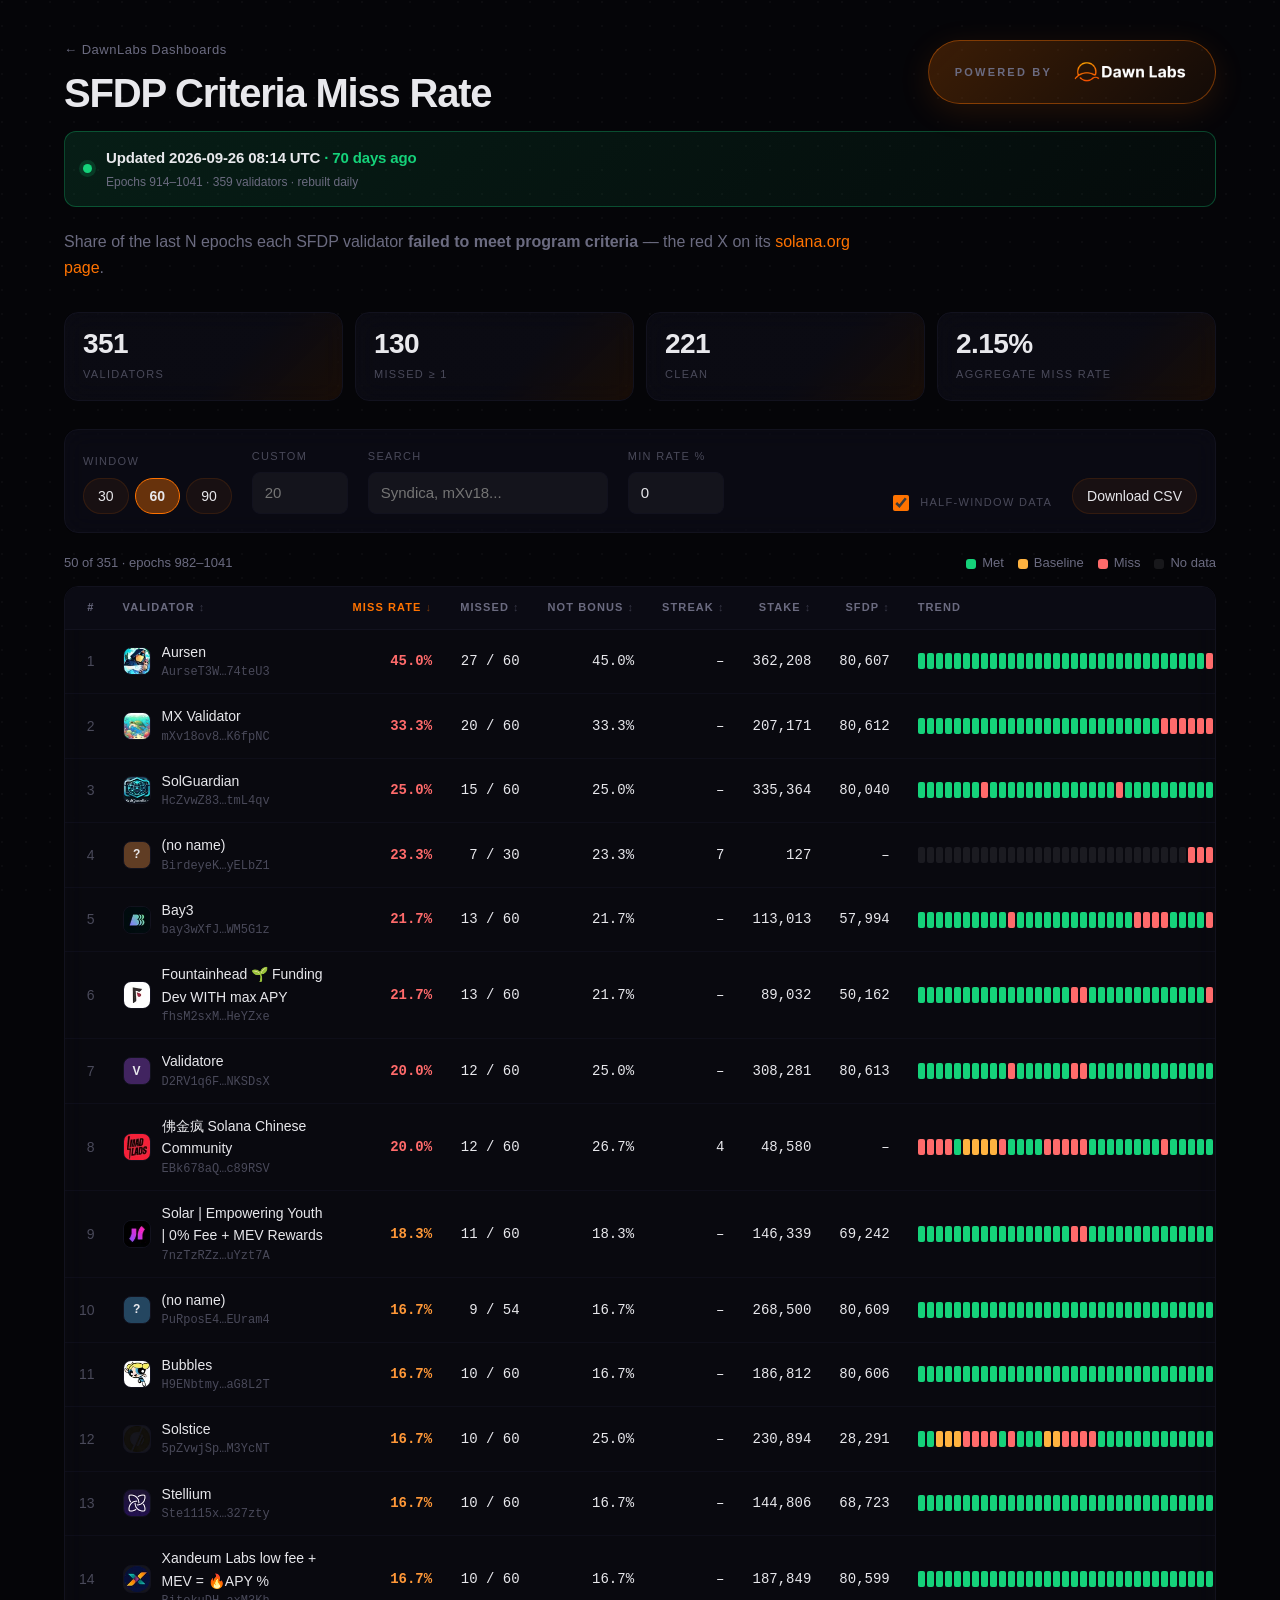
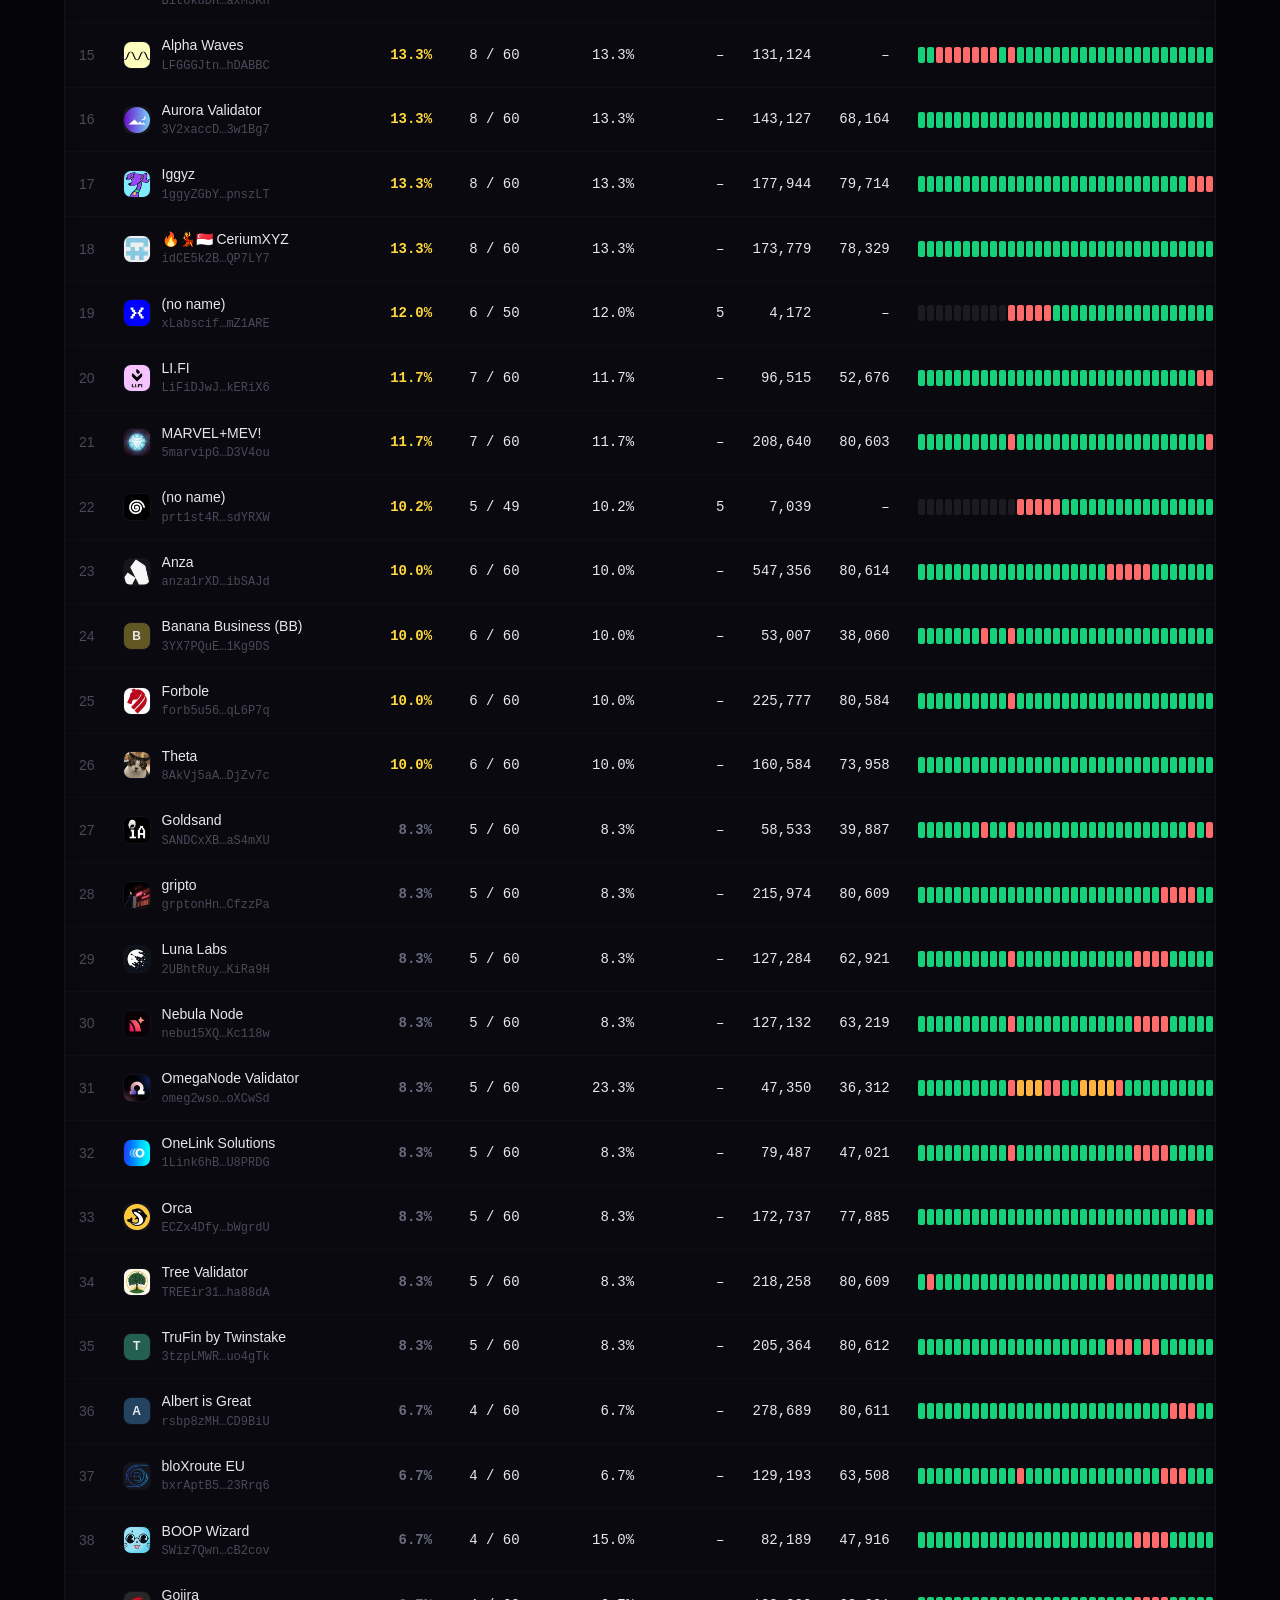
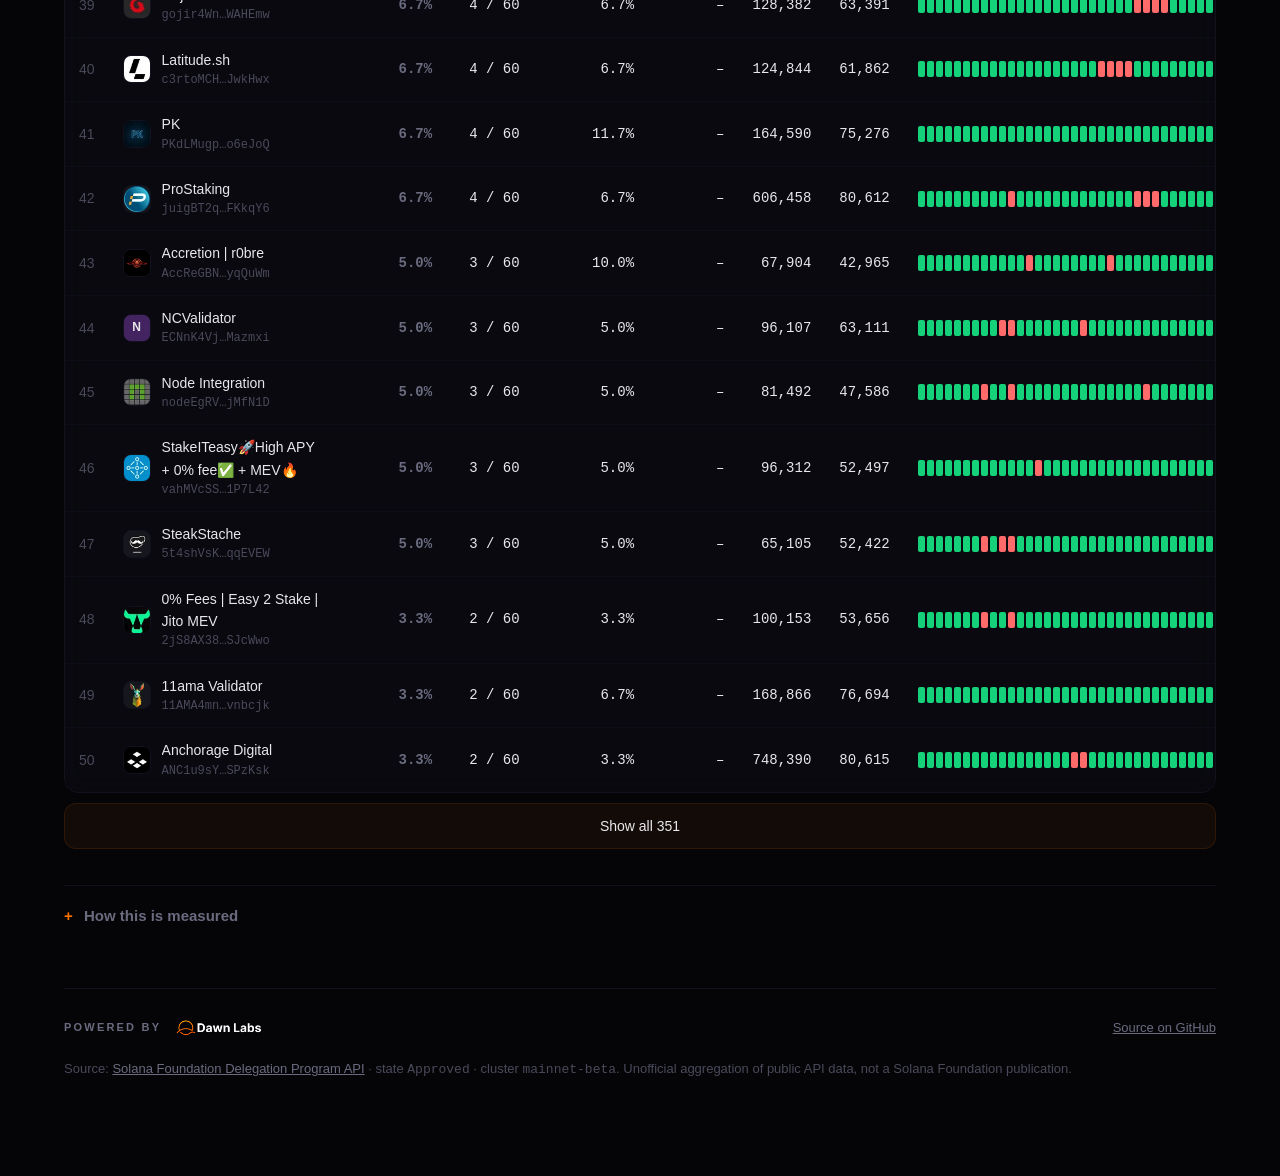
==== commit 796b40d8: "update dashboard data (2026-09-26)" ====
--- a/docs/criteria-miss/index.html
+++ b/docs/criteria-miss/index.html
@@ -1,7 +1,7 @@
 <!doctype html>
 <html lang="en">
 <head>
-<!-- build: 41cdd22989f05c3325368649f60a79c792a56c622e7ec4c856d4a4f5e306481b -->
+<!-- build: e84ccf7c723c3f39c0e01fd6a29638f86b9432378d6548e16146080a95d8dc71 -->
 <meta charset="utf-8">
 <meta name="viewport" content="width=device-width, initial-scale=1">
 <title>SFDP Criteria Miss Rate — Powered by DawnLabs</title>
@@ -28,8 +28,8 @@
 <div class="freshness">
   <span class="pulse" aria-hidden="true"></span>
   <div class="fresh-text">
-    <div class="fresh-main">Updated <time datetime="2026-09-24T08:03:20Z">2026-09-24 08:03 UTC</time><span class="fresh-age" id="freshage"></span></div>
-    <div class="fresh-sub">Epochs 913–1040 · 359 validators · rebuilt daily</div>
+    <div class="fresh-main">Updated <time datetime="2026-09-26T08:14:30Z">2026-09-26 08:14 UTC</time><span class="fresh-age" id="freshage"></span></div>
+    <div class="fresh-sub">Epochs 914–1041 · 359 validators · rebuilt daily</div>
   </div>
 </div>
 
@@ -132,7 +132,7 @@
 
 </footer>
 </div>
-<script>const DATA = {"dashboard":"criteria-miss","cluster":"mainnet-beta","participant_states":"Approved","window":{"start":913,"end":1040,"history":128},"state_codes":{"B":"Bonus","L":"Baseline","N":"None","H":"NoneHighThirdPartyStake"},"missing_code":"-","validators":[{"p":"2jS8AX38m8F9C5juToW1FmTufEbb1DfDzZJj9HSJcWwo","n":"0% Fees | Easy 2 Stake | Jito MEV","t":"Approved","k":99769,"f":53315,"s":"BBBBBBNBBNBBBBBBBBBBBBBBBBBBBBBBBBBBBBBBBBBBBBBBBBBBBBBBBBBBBBBBNNBBBBBBBBBBBBBBBBBBBBBBBBBBBBBBBBBBBBBBBBBBBBBBBBBBBBBBBBBBBBBB","i":1},{"p":"3KNGMiXwhy2CAWVNpLoUt25sNngFnX1mZpaiEeVccBA6","n":"01node","t":"Approved","k":57799,"f":39710,"s":"BBBBBBBBBBBBBBBBBBBBBBBBBBBBBBBNBBBBBBBBBBBBBBBBBBBBBBBBBBBBBBBBBBBBBBBBBBBBBBBBBBBBBBBBBBBBBBBBBBBBBBBBBBBBBBBBBBBBBBBBBBBBBBBB","i":1},{"p":"zeroT6PTAEjipvZuACTh1mbGCqTHgA6i1ped9DcuidX","n":"0base.vc 🇰🇷 | MEV 🔥","t":"Approved","k":226080,"f":80172,"s":"BNBBBBBBBBBBBBBBBBBBBBBBBBBBBBBBBBBBBBBBBBBBBBBBBBBBBBBBBBBBBBBBBBBBBBBBBBBBBBBBBBBBBBBBBBBBBBBBBBBBBBBBBBBBBBBBBBBBBBBBBBBBBBBB","i":1},{"p":"6NDen7aDi65apHo8m1Vea4nuS6LyjQeM6pDNqcW4Q5Pg","n":"0node.io","t":"Approved","k":123939,"f":61380,"s":"BBBBBBBBBBBBBBBBBBBBBBBBBBBBBBBBBBBBBBBBBBBBBBBBBBBBBBBBBBBBBBBBBBBBBBBBBBBBBBBBBBBBBBBBBBBBBBBBBBBBBBBBBBBBBBBBBBBBBBBBBBBBBBBB","i":1},{"p":"1KXvrkPXwkGF6NK1zyzVuJqbXfpenPVPP6hoiK9bsK3","n":"1000X.sh","t":"Approved","k":185288,"f":79118,"s":"BBBBBBBBBBBBBBBBBBBBBBBBBBBBBBBBBBBBBBBBBBBBBBBBBBBBBBBBBBBBBBBBBBBBBBBBBBBBBBBBBBBBBBBBBBBBBBBBBBBBBBBBBBBBBBBBBBBBBBBBBBBBBBBB","i":1},{"p":"11AMA4mnNbsrPQeuoNN7uiZVJZtqEzQHrTfa5vnbcjk","n":"11ama Validator","t":"Approved","k":168716,"f":76560,"s":"BBBBBBBBBBBBBBBBBBBBBBBBBBBBBBBBBBBBBBBBBBBLLBBNBBBBBBNBBBBBBBBBBBBBBBBBBBBBBBBBNBBBLLLNNNNBBBLLLLNBBBBBBBBBBBBBBBBBBBBBNBBBBBBB","i":1},{"p":"FyrwfMaomErzqrFUXMjCJ7mA4u81DsiDdrzC3MJD6d4j","n":"1dad | Solfege","t":"Approved","k":348866,"f":78358,"s":"BBBBBBBBBBBBBBBBBBBBBBBBBBBBBBBBBBBBBBBBBBBBBBBBBBBBBBBBBBBBBBBBBBBBBBBBBBBBBBBBBBBBBBBBBBBBBBBBBBBBBBBBBBBBBBBBBBBBBBBBBBBBBBBB","i":1},{"p":"Fy7RCjDdFLG8wLn7TBKbccaKwYX1FetdSoVDREdUHf5o","n":"3SDK","t":"Approved","k":79129,"f":46824,"s":"BBBBBBBBBBBBBBBBBBBBBBBBBBBBBBBBBBBBBBBBBBBBBBBBBBBBBBBBBBBBBBBBBBBBBBBBBBBBBBBBBBBBBBBBBBBBBBBBBBBBBBBBBBBBBBBBBBBBBBBBBBBBBBBB"},{"p":"9dH6wfdJVgnDcbCUjT8rkmejAzTnGQaFarmLfvBYXANK","n":"4CRYPTO","t":"Approved","k":105696,"f":55644,"s":"BBBBBBBBBBBBBBBBBBBBBBBBBBBBBBBBBBBBBBBBBBBBBBBBBBBBBBBBBBBBBBBBBBBBBBBBBBBBBBBBBBBBBBBBBBBBBBBBBBBBBBBBBBBBBBBBBBBBBBBBBBBBBBBB","i":1},{"p":"3Pfubj3ytkRxFAGwFb5vtacuZJUxko5Du39xie9MBXuC","n":"[NODERS]","t":"Approved","k":110678,"f":57295,"s":"BBBBBBBBBBBBBBBBBBBBBBBBBBBBBBBBBBBBBBBBBBBBBBBBBBBBBBBBBBBBBBBBBBBBBBBBBBBBBBBBBBBBBBBBBBBBBBBBBBBBBBBBBBBBBBBBBBBNBBBBBBBBBBBB","i":1},{"p":"Hj2jzpAp57KyM3SmnYwJbDVrQ8tTWizMon2hhzYzwxet","n":"A Unicorn Julia","t":"Approved","k":194094,"f":79222,"s":"BBBBBBBBBNBBBBBBBBBBBBBBBBBBBBBBBBBBBBBBBBBBBBBBBBBBBBBBBBBBBBBBBBBBBBBBBBBBBBBBBBBBBBBBBBBBBBBBBBBBBBBBBBBBBBBBBBBBBBBBBBBBBBBB","i":1},{"p":"BR1aTt4ZZUCwWJDkSYf1hqkYJjo7Mb7Ar8iVTkeSwUB8","n":"Abacus","t":"Approved","k":92371,"f":50899,"s":"BBBBBBBBBBBBBBBBBBBBBBBBBBBBBBBBBBBBBBBBBBBBBBBBBBBBBBBBBBBBBBBBBBBBBBBBBBBBBBBBBBBBBBBBBBBBBBBBBBBBBBBBBBBBBBBBBBBBBBBBBBBBBBBB","i":1},{"p":"ABREU5YkQcfpDZymoQ97iGUgQcfgjctWUUxEMfumiPdV","n":"ABREU Foundation","t":"Approved","k":77612,"f":45950,"s":"BBBBBBNBBBBBBBBBBBBBBBBBBBBBBBBBBBBBBBBBBBBBBBBBBBBBBBBBBBBBBBBBBBBBBBBBBBBBBBBBBBNBBBBBBBBBBBBBBBBBBBBBBBBBBBBBBBBBBBBBBBBBBBBB"},{"p":"3WDh9HgusCujDmXCVhophLrHvoKHQd1Sd4uFHz1Awo35","n":"Absolute Guard","t":"Approved","k":299301,"f":80339,"s":"BBBBBBBBBBBBBBBBBBBBBBBBBBBBBBBBBBBBBBBBBBBBBBBBBBBBBBBBBBBBBBBBBBBBBBBBBBBBBBBBBBBBBBBBBBBBBBBBBBBBBBBBBBBBBBBBBBBBBBBBBBBBBBBB","i":1},{"p":"AccReGBNBdUCEJ7ZyP231jw7uVJ3eF9u4cLBFAyqQuWm","n":"Accretion | r0bre","t":"Approved","k":67576,"f":42652,"s":"BBBBBBBBBBBNBBBBBBBBNBBBBBBBBBBBBBBBBBBBBBBBBBBBBBBBBBBLNLLLBBBBBBBBNBBBBBBBBBB---BBBBBBBBBBBBBLLLLNBBBBBBBBBBBBBBBBBBBBBBBBBBBB","i":1},{"p":"adramSYKBv1yHoZTub4kepcmF5LybPxwyJcsz4fpfi7","n":"Adrastea Validator","t":"Approved","k":262615,"f":80441,"s":"BBBBBBBBBBBBBBBBBBBBBBBBBBBBBBBBBBBBBBBBBBBBBBBBBBBBBBBBBBBBBBBBBBBBBBBBBBBBBBBBBBBBBBBBBBBBBBBBBBBBBBBBBBBBBBBBBBBBBBBBBBBBBBBB","i":1},{"p":"KAoSp3EudGqUBXv46tQoDwbZxSm3iXa9wM2aF4ySbJJ","n":"Aepalizage","t":"Approved","k":80311,"f":47225,"s":"BBBBBBBBBNBBBBBBBBBBBBBBBBBBBBBBBBBBBBBBBBBBBBBBBBBBBBBBBBBBBBBBBBBBBBBBBBBBBBBBBBBBBBBBBBBBBBBBBBBBBBBBBBBBBBBBBBBBBBBBBBBBBBBB","i":1},{"p":"EPFZFVrXuveEQar9LaEkt5kDRPMnbvK54qu5FwCxpkcy","n":"AiSol","t":"Approved","k":107193,"f":56155,"s":"BBBBBBBBBNBBBBBBBBBBBBBBBBBBBBBBBBBBBBBBBBBBBBBBBBBBBBBBBBBBBBBBBBBBBBBBBBBBBBBBBBBBBBBBBBBBBBBBBBBBBBBBBBBBBBBBBBBNBBBNBBBBBBBB","i":1},{"p":"rsbp8zMHbGCpLoRktmsjspYv77VcjxAzH1KxPCD9BiU","n":"Albert is Great","t":"Approved","k":278524,"f":80479,"s":"BBBBBBBBBBBBBBBBBBBBBBBBBBBNNNBBBBBBBBBBBBBBBBBBBBBBNBBBBBBBBBBBBBBBBBBBBBBBBBBBBBBBBBBBBBBBBBBBBBBBBBBBBBBBBBBBBBBBBBBBBBBBBBBB"},{"p":"ABC1U4cf9DZMwqy8ktEr4WJj8VHmVBQibbC57gEJthwY","n":"algo|stake","t":"Approved","k":228517,"f":80256,"s":"BBBBBBBBBBBBBBBBBBBBBBBBBBBBBBBBBBBBBBBBBBBBBBBBBBBBBBBBBBBBBBBBBBBBBBBBBBBBBBBBBBBBBBBBBBBBBBBBBBBBBBBBBBBBBBBBBBBBBBBBBBBBBBBB","i":1},{"p":"5zm9g3zgAPWzX3wmUB2JtTkcwCqe74NWsTmt5wLFwCKK","n":"Allied Validator","t":"Approved","k":95132,"f":51965,"s":"BBBBBBBBBBBBBBBBBBBBBBBBBBBBBBBBBBBBBBBBBBBBBBBBBBBBBBBBBBBBBBBBBBBBBBBBBBBBBBBBBBBBBBBBBBBBBBBBBBBBBBBBBBBBBBBBBBBBBBBBBBBBBBBB","i":1},{"p":"LFGGGJtnBLvq78DyMz1gTeedM6f8owck76qHThDABBC","n":"Alpha Waves","t":"Approved","k":187947,"f":0,"s":"BNNNNNNNBNBBBBBBBBBBBBBBBBBBBBBBBBBBBBBBBBBBBBBBBBBBBBBBBBBBBBBBBBBBBBBBBBBBBBBBNNNBNNBNNBBBBBBBBBBBBBBBBLLLNNBBBBBBBBBBBBBBBBBB","i":1},{"p":"97jbhVBYcSmwGXjrx5PPWXucDsVBqwyoQ6rzP3B6eeMt","n":"anarcheuz","t":"Approved","k":197160,"f":80467,"s":"BBBBBBBBBBBBBBBBBBBBBBBBBBBBBBBBBBBBBBBBBBBBBBBBBBBBBBNBBBBBBBBBBBBBBBBBBBBBBBBBBBBBBBBBBBBBBBBBBBBBBBBBBBBBBBBBBBBBBBBBBBBBBBBB","i":1},{"p":"ANC1u9sY36q3mi2MyVhtz71un8yLgTsFBUuyLcSPzKsk","n":"Anchorage Digital","t":"Approved","k":715464,"f":80483,"s":"BBBBBBBBBBBBBBBBNNBBBBBBBBBBBBBBBBBBBBBBBBBBBBBBBBBBBBBBBBBBBBNBBBBBBBBBBBBBBBBBBBBBBBBBBBBBBBBBBBBBBBBBBBBBBBBBBBBBBBBBBBBBBBBB","i":1},{"p":"Av8EnYrPBnSJHK5e2wmTdnCpSy7nzmBgyFaUKSyLnBfe","n":"AndrewInUA","t":"Approved","k":116399,"f":58642,"s":"BBBBBBBBBBBBBBBBBBBBBBBBBBBBBBBBBBBBBBBBBBBBBBBBBBBBBBBBBBBBBBBBBBBBBBBBBBBBBBBBBBBBBBBBBBBBBBBBBBBBBBBBBBBBBBBBBBBBBBBBBBBBBBBB","i":1},{"p":"6Rk694kh1QTyQkirdb1uDZmS5xqG9bNaYtxx8d311Mr7","n":"Anode ⚡️ Beta","t":"Approved","k":91435,"f":50070,"s":"BBBBBBBBBBBBBBBBBBBBBBBBBBBBBBBBBBBBBBBBBBBBBBBBBBBBBBBBBBBBBBBBBBBBBBBBBBBBBBBBBBBBBBBBBBBBBBBBBBBBBBBBBBBBBBBBBBBBBBBBBBBBBBBB","i":1},{"p":"anza1rXDVhy1NfVNtsbT3kSBh2jgB1BGZUKuUibSAJd","n":"Anza","t":"Approved","k":547140,"f":80482,"s":"BBBBBBBBBBBBBBBBBBBBNNNNNBBBBBBBBBBBBBBBBBBBBBBBBBBBBBNBBBBBBBBBBBBBBBBBBBBBBBBBBBBBBBBBBBBBBBBBBBBBBBBBBBBBBBBBBBBBBBBBBBBBBBBB","i":1},{"p":"5VrW7YNBccVnhnZVmooCePdLFcs2UjfxRT3hoY9mN8Ec","n":"Appleyello","t":"Approved","k":346851,"f":79509,"s":"NBBBBBBBBBBBBBBBBBBBBBBBBBBBBBBBBBBBBBBBBBBBBBBBBBBBBBBBBBBBBBBBBBBBBBBBBBBBBBBBBBBBBBBBBBBBBBBBBBBBBBBBBBBBBBBBBBBBBBBBBBBBBBBB"},{"p":"GwHH8ciFhR8vejWCqmg8FWZUCNtubPY2esALvy5tBvji","n":"ART3MIS.CLOUD ☘️","t":"Approved","k":212990,"f":79195,"s":"BBBBBBBBBBBBBBBBBBBBBBBBBBBBBBBBBBBBBBBBBBBBBBBBBBBBBBBBBBBBBBBBBBBBBBBBBBBBBBBBBBBBBBBBBBBBBBBBBBBBBBBBBBBBBBBBBBBBBBBBBBBBBBBB","i":1},{"p":"3V2xaccDpFib4DbTksdiveNDmiwpXBqSWyjSof3w1Bg7","n":"Aurora Validator","t":"Approved","k":143019,"f":68069,"s":"BBBBBBBBBBBBBBBBBBBBBBBBBBBBBBBBBBBBBBBNNNNNNNNBBBBBBBBBBBBBBBBBBBBBBBBBBBBBBBBBBBBBBBNNBBBBBBBBBBBBBBBBBBBBBBBBBBBBBBBBBBBBBBBB","i":1},{"p":"AurseT3W3tk1dATBWAXtWR6oubBgECqintfcvP74teU3","n":"Aursen","t":"Approved","k":362025,"f":80475,"s":"BBBBBBBBBBBBBBBBBBBBBBBBBBBBBBBNNNNNNNNNNNNNNNNNNNNNNNNNNNBBBBBBBBB-------------------------------------------------------------","i":1},{"p":"avnujiRNoSRe9PcET42DPKznyfYnb2LRaZAsqv6REZo","n":"AVNU","t":"Approved","k":143802,"f":68105,"s":"BBBBBBBBBBBBBBBBBBBBBBBBBBBBBBBBBBBBBBBBBBBBBBBBBBBBBBBBBBBBBBBBBBBBBBBBBBBBBBBBBBBBBBBBBBBBBBBBBBBNN---------------------------","i":1},{"p":"GHQsq6bAdgooi998uKhwdzFubsJ7R3SuhTE9gJ83gctU","n":"Axis","t":"Approved","k":173363,"f":78029,"s":"BBBBBBBBBBBBBBBBBBBBBBBBBBBBBBBBBBBBN-------------------------------------------------------------------------------------------","i":1},{"p":"3YX7PQuESmR2h95FDgjahEQjyCBhmY1Ts2MsrM1Kg9DS","n":"Banana Business (BB)","t":"Approved","k":52741,"f":37796,"s":"BBBBBBNBBNBBBBBBBBBBBBBBBBBBBBBBBNNBBBBBBBBBBBBBBBBBBNNBBBBBBNNNNNNNBBBBBBBBBBBBBBBBBBBBBBBBBBBBBBBBBBBBBBBBBBBBBBBBBBBBBBBBBBBB"},{"p":"bay3wXfJsu9ds1zQBoQQ4DUwFGs3NP6q4gca9WM5G1z","n":"Bay3","t":"Approved","k":112721,"f":57713,"s":"BBBBBBBBBNBBBBBBBBBBBBBNNNNBBBBNNNNNNNNBBBBBBBBBBBBBBBBBBBBBBNNBBBBBBBBBBBBBBBBBBBBBBBBBBBBBBBBBBBBBBBBBBBBBBBBBBBBBBBBBBBBBBBBB","i":1},{"p":"EydLxzdWfD434DDxZYXkTcajvK5VKH7p6CofEDCRUkJ4","n":"Bernardo Beacon","t":"Approved","k":156551,"f":72533,"s":"BBBBBBBBBBBBBBBBBBBBBBBBBBBBBBBBBBBBBBBBBBBBBBBBBBBBBBBBBBBBBBBBBBBBBBBBBBBBBBBBBBBBBBBBBBBBBBBBBBBBBBBBBBBBBBBBBBBBBBBBBBBBBBBB","i":1},{"p":"BSGMRbK97DcgLe4u4kfNQnmTVZGVnwdtKQBJqWRBTZxU","n":"Black Sea Gold","t":"Approved","k":159648,"f":73431,"s":"BBBBBBBBBBBBBBBBBBBBBBBBBBBBBBBBBBBBBBBBBBBBBBBBBBBBBBBBBBBBBBBBBBBBBBBBBBBBBBBBBBBBBBBBBBBBBBBBBBBBBBBBBBBBBBBBBBBBBBBBBBBBBBBB","i":1},{"p":"mD1afZhSisoXfJLT8nYwSFANqjr1KPoDUEpYTEfFX1e","n":"Block Parliament 🦉","t":"Approved","k":245459,"f":80401,"s":"BBBBBBBBBNBBBBBBBBBBBBBBBBBBBBBBBBBBBBBBBBBBBBBBBBBBBBBBBBBBBBBBBBBBBBBBBBBBBBBBBBBBBBBBBBBBBBBBBBBBBBBBBBBBBBBBBBBBBBBBBBBBBBBB","i":1},{"p":"7VZM7YHcX73TpGoXDeBu61g4QKC86GwAEnew8dA7Y2xn","n":"BLOCKSIZE","t":"Approved","k":247250,"f":80435,"s":"BBBBBBBBBBBBBBBBBBBBBBBBBBBBBBBBBBBBBBBBBBBBBBBBBBBBBBBBBBBBBBBBBBBBBBBBBBBBBBBBBBBBBBBBBBBBBBBBBBBBBBBBBBBBBBBBBBBBBBBBBBNBBBBB","i":1},{"p":"5fSQdv4zsAJNx6RKpGho6sL6rY6a8nziaqcmwaRJB9NE","n":"Blossom","t":"Approved","k":134920,"f":65557,"s":"BBBBBBBBBBBBBBBBBBBBBBBBBBBBBBBBBBBBBBBBBBBBBBBBBBBBBBBBBBBBBBBBBBBBBBBBBBBBBBBBBBBBBBBBBBBBBBBBBBBBBBBBBBBBBBBBBBBBBBBBBBBBBBBB","i":1},{"p":"bxrAptB5ZpZBhoLedJpoGWY5hBjjt3zvVBr2323Rrq6","n":"bloXroute EU","t":"Approved","k":129051,"f":63377,"s":"BBBBBBBBBBNBBBBBBBBBBBBBBBNNNBBBBBBBBBBBBBBBBBBBBBBBBBBBBBBBBBBBBBBBBBBBBBBBBBBBBBBBBBBBBBBBBBBBBBBBBBBBBBBBBBBBBBBBBBBBBBBBBBBB","i":1},{"p":"b1ueZK9bWTywN2587zsScyLTaH18wfRfN5W15XnkiqF","n":"Blue Sky","t":"Approved","k":176900,"f":79355,"s":"BBBBBBBBBBBBBBBBBBBBBBBBBBBBBBBBBBBBBBBBBBBBBBBBBBBBBBBBBBBBBBBBBBBBBBBBBBBBBBBBBBBBBBBBBBBBBBBBBBBBBBBBBBBBBBBBBBBBBBBBBBBBBBBB","i":1},{"p":"PAD9aPiKJGcbGxuVLbc8o4Vf65GPq3fJQ7PkHWuX6a8","n":"BlueLotus 👩‍💻","t":"Approved","k":146052,"f":69047,"s":"BBBBBBBBBBBBBBBBBBBBBBBBBBBBBBBBBBBBBBBBBBBNNBBBBBBBBBBBBBBBBBBBBBBBBBBBBBBBBBBBBBBBBBBBBBBBBBBBBBBBBBBBBBBBBBBBBBBBBBBBBBBBBBBB","i":1},{"p":"BoNKmNCGvoHS4CkKvYRnF21iEpUP827pZjhFGdA4t5as","n":"BONK","t":"Approved","k":285637,"f":80256,"s":"BBBBBBBBBBBBBBBBBBBBBBBBBBBBBBBBBBBBBBBBBBBBBBBBBBBBBBBBBBBBBBBBBBBBBBBBBBBBBBBBBBBBBBBBBBBBBBBBBBBBBBBBBBBBBBBBBBBBBBBBBBBBBBBB","i":1},{"p":"SWiz7QwnYPm61pWWUUkMhj4r5pZLP1SvYibdHcB2cov","n":"BOOP Wizard","t":"Approved","k":82098,"f":47831,"s":"BBBBBBBBBBBBBBBBBBBBBBBNNNNBBBBBBBBBBLLLLLBBBBBBBBBBBBBBBBBBBBBBBBBBBBBBBBBBBBBBBBBBBBBBBBBBBBBBBBBBBBBBBBBBBBBBBBBBBBBBBBBBBBBB","i":1},{"p":"icex1C6pnZxznQWiHZZANjGU8nZ8kNquFnjyY7XXrXE","n":"BrewlabsHQ","t":"Approved","k":248712,"f":80419,"s":"BBBBBBBBBBBBBBBBBBBBBBBBBBBBBBBBBBBBBBBBBBBBBBBBBBBBBBBBBBBBBBBBBBBBBBBBBBBBBBBBBBBBBBBBBBBBBBBBBBBBBBBBBBBBBBBBBBBBBBBBBBBBBBBN","i":1},{"p":"H9ENbtmy2tWFtAJNmpC8xQtbcr1NTp4FXLdphRaG8L2T","n":"Bubbles","t":"Approved","k":186660,"f":80473,"s":"BBBBBBBBBBBBBBBBBBBBBBBBBBBBBBBBBBBBBBBNNNNNNNBBBBBBBNNNBBBBBNBNNNNBBBBBBBBBBBBBBBBBBBBBBBBBBBBBBBBBBBBBBBBBBBBBBBBBBBBBBBBBBBBB","i":1},{"p":"DupN8puwoPdFo9EYm8AXemEn9cMsore1QmZzfPaxyUG4","n":"Buffalo Steve","t":"Approved","k":78932,"f":46764,"s":"BBBBBBBBBBBBBBBBBBBBBBBBBBBBBBBBBBBBBBBBBBBBBBBBBBBBBBBBBBBBBBBBBBBBBBBBBBBBBBBBBBBBBBBBBBBBBBBBBBBBBBBBBBBBBBBBBBBBBBBBBBBBNBBB","i":1},{"p":"3YVoK8UN62dyiPZnGBzBTkGdwsVmmK1MpRoLcxNRs9BE","n":"Calypso","t":"Approved","k":488122,"f":77852,"s":"BBBBBLLLNBNBBBBBBBBBBBBBBBBBBBBBBBBBBBBBBBBBBBBBBBBBBBBBBBBBBBBBBBBBBBBBBBBBBBBBBBBBBBBBBBBBBBBBBBBBBBBBBBBBBBBBBBBBBBBBBBLLLNLB","i":1},{"p":"capyS1jerxhFp1RehdWRG6kbWi8bnWF3fkEG2RGLsQf","n":"capy","t":"Approved","k":161705,"f":74234,"s":"BBBBBBBBBBBBBBBBBBBBBBBBBBBBBBBBBBBBBBBBBBBBBBBBBBBNNBBBBBBBBBBBBBBBBBBBBBBBBBBBBBBBBBBBBBBBBBBBBBBBBBBBBBBBBBBBBBBBBBBBBBBBBN--"},{"p":"BNtHBLo1L2vAG7PBQ6mJvWz7GqVPxBnioXsY2Gjtubrg","n":"CatalystX - Innovation OnChain","t":"Approved","k":222288,"f":80120,"s":"BBBBBBBBBNBBBBBBBBBBBBBBBBBBBBBBBBBBBBBBBBBBBBBBBBBBBBBBBBBBBBBBBBBBBBBBBBBBBBBBBBBBBBBBBBBBBBBBBBBBBBBBBBBBBBBBBBBBBBBBBBBBBBBB","i":1},{"p":"6YY2VS44RP1sBosdEsvSaiw7gETDNx3tmg5mM5wHpTqM","n":"Cavey Cool","t":"Approved","k":801497,"f":80481,"s":"BBBBBBBBBBBBBBBBBB--------------------------------------------------------------------------------------------------------------","i":1},{"p":"5essVpBYvocZkQnkrWsMDfRPwtp4BeihJRaweKLR4dRn","n":"Certora Validator","t":"Approved","k":1036677,"f":0,"s":"HHHHHHNHHNHHHHHHHHHHHHHBBBBBBBBBBBBBBBBBBBBBBBBBBBBBBBBBBBBBBBBBBBBBBBBBBBBBBBBBBBBBBBBBBBBBBBBBBBBBBBBBBBBBBBBBBBBBBBBBBBBBBBBB","i":1},{"p":"chdvWr6T14nqGRFD37KY36dsvhkCtDaufW5rpu3AfHe","n":"CH Dev","t":"Approved","k":94932,"f":51742,"s":"BBBBBBBBBBBBBBBBBBBBBBBBBBBBBBBBBBBBBBBBBBBBBBBBBBBBBBBBBBBBBBBBBBBBBBBBBBBBBBBBBBBBBBBBBBBBBBBBBBBBBBBBBBBBBBBBBBBBBBBBBBBBBBBB","i":1},{"p":"2mMGsb5uy1Q4Dvezr8HK2E8SJoChcb2X7b61tJPaVHHd","n":"Chainflow","t":"Approved","k":602158,"f":80480,"s":"BBBBBBBBBBBBBBBBBBBBBBBNNBBBBBBBBBBBBBBBBBBBBBBBBBBBBBBBBBBBBNNNNNNNBBBBBBBBBBBBBBBBBBBBBBBBBBBBBBBBBBBBBBBBBBBBBBBBBBBBBBBBBBBB"},{"p":"3RXKQBRv7xKTQeNdLSPhCiD4QcUfxEQ12rtgUkMf5LnS","n":"Chainode Tech \u0026 MEV(0% Fee)","t":"Approved","k":397254,"f":80446,"s":"BBBBBBBBBBBBBBBBBBBBBBBBBBBBBBBBBBBBBBBBBBBBBBBBBBBBBBBBBBBBBBBBBBBBBBBBBBBBBBBBBBBBBBBNBBBBBBBBBBBBBBBBBBBBBBBBBBBBBBBBBBBBBBBB","i":1},{"p":"chrtyETASKQhsndRM9pr6qC3gAHG5MuRwCgXSNVqnJL","n":"Charity Soul","t":"Approved","k":116209,"f":59166,"s":"BBBBBBBBBBBBBBBBBBBBBBBBBBBBBBBBBBBBBBBBBBBBBBBBBBBBBBBBBBBBBBBBBBBBBBBBBBBBBBBBBBBBBBBBBBBBBBBBBBBBBBBBBBBBBBBBBBBBBBBBBBBBBBBB","i":1},{"p":"chopskqnudaeCTENWzUjfFCBSLcxprqbdMoCAucAwfb","n":"Choplet Studios","t":"Approved","k":117857,"f":59491,"s":"BBBBBBBBBBBBBBBBBBBBBBBBBBBBBBBBBBBBBBBBBBBBBBBBBBBBBBBBBBBBBBBBBBBBBBBBBBBBBBBBBBBBBBBBBBBBBBBBBBBBBBBBBBBBBBBBBBBBBBBBBBBBBBBB","i":1},{"p":"CtzN7ysR5rX69qd168Aosbuc83mPozhi81bEHbG7ecNP","n":"Citizen Node","t":"Approved","k":117324,"f":59479,"s":"BBBBBBBBBBBBBBBBBBBBBBBBBBBBBBBBBBBBBBBBBBBBBBBBBBBBBBBBBBBBBBBBBBBBBBBBBBBBBBBBBBBBBBBBBBBBBBBBBBBBBBBBBBBBBBBBBBBBBBBBBBBBBBBB","i":1},{"p":"CARBN9PY1Qej1aCg4885pfoYH8EHfjWuMy59pVa48ky","n":"Cloak","t":"Approved","k":83521,"f":46646,"s":"BBBBBNBBBBBBBBBBBBBBBBBBBBBBBBBBBBBBBBBBBBBBBBBBBBBBBBBBBBBBBBBBBBBBBBBBBBBBBBBBBBBBBBBBBBBBBBBBBBBBBBBBBBBBBBBBBBBBBBBBBBBBBBBB","i":1},{"p":"DViARWAWKkxAzp4UCgbw5B9pLSrBY3PaztFErcwgVUKX","n":"Code-Breader","t":"Approved","k":222333,"f":79140,"s":"BBBBBBBBBNBBBBBBBBBBBBBBBBBBBBBBBBBBBBBBBBBBBBBBBBBBBBBBBBBBBBBBBBBBBBBBBBBBBBBBBBBBBBBBBBBBBBBBBBBBBBBBBBBBBBBBBBBBBBBBBBBBBBBB","i":1},{"p":"CTDGxTK789ZvhgyHZHtSnxTtysbyY1mrywXEJiYYqXxC","n":"Cointelegraph Decentralization Guardians","t":"Approved","k":145639,"f":68874,"s":"BBBBBBBBBBBBBBBBBBBBBBBBBBBBBBBBBBBBBBBBBBBBBBBBBBBBBBBBBBBBBBBBBBBBBBBBBBBBBBBBBBBBBBBBBBBBBBBBBBBBBBBBBBBBBBBBBBBBBBBBBBBBBBBB","i":1},{"p":"CVRr5oHCAAooVbYze7CvXtRp4FUtkMCSqBZU7MVu8v8e","n":"Coverlet+MEV | 0% ALL FEES ✅","t":"Approved","k":171583,"f":77006,"s":"BBBBBBBBBBBBBBBBBBBBBBBBBBBBBBBBBBBBBBBBBBBBBBBBBBBBBBBBBBBBBBBBBBBBBBBBBBBBBBBBBBBBBBBBBBBBBBBBBBBBBBBBBBBBBBBBBBBBBBBBBBBBBBBB","i":1},{"p":"E9hD3ikumJx1GVswDjnpCt6Uu4WG5mz1PDWCqdE5uhmo","n":"cp0x_by_STAKRspace","t":"Approved","k":120192,"f":60478,"s":"BBBBBBBBBBBBBBBBBBBBBBBBBBBBBBBBBBBBBBBBBBBBBBBBBBBBBBBBBBBBBBBBBBBBBBBBBBBBBBBBBBBBBBBBBBBBBBBBBNBBBBBBBBNBBBBBBBBBBBBBBBBBBBBB","i":1},{"p":"AdSHK6vpQnwHRSw7jXUwjMEytmhFwnynZSENhvpAxL1y","n":"crypto-jack-sparrow","t":"Approved","k":32838,"f":31414,"s":"BBBBBBBBBBBBBBBLLLLNBBBBBBBBBBBBBBBBBBBBBBBBBBBBBBBBBBBBBBBBBBBBBBBBBBBBBBBBBBBBBBBBBBBBBBBBBBBBBBBBBBBBBBBBBBBBBBBBBBBBBBBBBBBB","i":1},{"p":"CTwsruptUccEtZGNxBDbuusHYxkBX3P6ndrxVjSG213y","n":"CryptoVik","t":"Approved","k":137071,"f":65102,"s":"BBBBBBBBBBBBBBBBBBBBBBBBBBBBBBBBBBBBBBBBBBBBBBBBBBBBBBBBBBBBBBBBBBBBBBBBBBBBBBBBBBBBBBBBBBBBBBBBBBBBBBBBBBBBBBBBBBBBBBBBBBBBBBBB","i":1},{"p":"cybi55ebub37HZW9YmRaLh59Lh3kqaLTsEBQwW6vFkC","n":"CyberAlex 👑 MEV","t":"Approved","k":123337,"f":55246,"s":"BBBBBBBBBBBBBBBBBBBBBBBBBBBBBBBBBBBBBBBBBBBBBBBBBBBBBBBBBBBBBBBBBBBBBBBBBBBBBBBBBBBBBBBBBBBBBBBBBBBBBBBBBBBBBBBBBBBBBBBBBBBBBBBB","i":1},{"p":"HMWXfjaeSHhww1wvdBhqhHVP9v96mFB4LJ9xP2MXbDGH","n":"CyberVillage","t":"Approved","k":91171,"f":50405,"s":"BBBBBBBBBBBBBBBBBBBBBBBBBBBBBBBBBBBBBBBBBBBBBBBBBBBBBBBBBBBBBBBBBBBBBBBBBBBBBBBBBBBBBBBBBBBBBBBBBBBBBBBBBBBBBBBBBBBBBBBBBBBBBBBB","i":1},{"p":"5aD6KB8g4MPt3xJafmMmun86hHMDnoFiGbd5gYiMFZw7","n":"Daiko","t":"Approved","k":190265,"f":78756,"s":"BBBBBBBBBBBBBBBBBBBBBBBBBBBBBBBBBBBBBBBBBBBBBBBBBBBBBBBBBBBBBBBBBBBBBBBBBBBBBBBBBBBBBBBBBBBBBBBBBBBBBBBBBBBBBBBBBBBBBBBBBBBBBBBB","i":1},{"p":"5ghoFEVrsXeAPB6SUmBpZ2xq3KvHEjNMeSaBnxEBXkHV","n":"DarkTower","t":"Approved","k":99950,"f":53557,"s":"BBBBBBBBBBBBBBBBBBBBBLBLBBBBBBBBBBBBBBBBBBBBBBBBBBBBBBBBBBBBBBBBBBBBBBBBBBBBBBBBBBBBBBBBBBBBBBBBBBBBBBBBBBBBBBBBBBBBBBBBBBBBBBBB","i":1},{"p":"7CR6whiYULVf1Knj4J5PxUS37opdk8UAx2WnDzBQKiVe","n":"DataHive AI | Missions","t":"Approved","k":94966,"f":51802,"s":"BBBBBBBBBBBBBBBBBBBBBBBBBBBBBBBBBBBBBBBBBBBBBBBBBBBBBBBBBBBBBBBBBBBBBBBBBBBBBBBBBBBBBBBBBBBBBBBBBBBBBBBBBBBBBBBBBBBBBBBBBBBBBBBB","i":1},{"p":"4k6wgP5WPBKQpsFGtzuXNrjcTE2fKWLj17nDvFeG5zSF","n":"Dawn Labs","t":"Approved","k":318451,"f":80268,"s":"BBBBBBBBBBBBBBBBBBBBBBBBBBBBBBBBBBBBBBBBBBBBBBBBBBBBBBBBBBBBBBBBBBBBBBBBBBBBBBBBBBBBBBBBBBBBBBBBBBBBBBBBBBBBBBBBBBBBBBBBBBBBBBBB","i":1},{"p":"dcntruDNP5SEcGV4RxnsqXFURdDZGT3DTQv68Q8H7Vu","n":"Decentra","t":"Approved","k":202628,"f":80267,"s":"BBBBBBBBBBBBBBBBBBBBBBBBBBBBBBBBBBBBBBBBBBBBBBBBBBBBBBBBBBBBBBBBBBBBBBBBBBBBBBBBBBBBBBBBBBBBBBBBBBBBBBBBBBBBBBBBBBBBBBBBBBBBBBBB","i":1},{"p":"dmMwc4RazLHkvDZYrWAfbHQ6cViAvNa5szCJKaiun8S","n":"Ded Monkes","t":"Approved","k":114679,"f":58670,"s":"BBBBBBBBBBBBBBBBBBBBBBBBBBBBBBBBBBBBBBBBBBBBBBBBBBBBBBBBBBBBBBBBBBBBBBBBBBBBBBBBBBBBBBBBBBBBBBBBBBBNBBBBBBBBBBBBBBBBBBBBBBBBBBBB","i":1},{"p":"pitch9cMruwjDtAnisNS4mwZUPhMsBztNEGu2weMg55","n":"DePitch Academy","t":"Approved","k":94845,"f":52437,"s":"BBBBBBBBBBBBBBBBBBBBBBBBBBBBB--BBBBBBBBBBBBBBBBBBBBBBBBBBBBBBBBBBBBBBBBBBBBBBBBBBBBBBBBBBBBBBBBBBBBBBBBBBBBBBBBBBBBBBBBBBBBBBBBB","i":1},{"p":"DCKyEmMENQMtLXgbmUoHRmgP9XdJ9HsR5WxrKnSDCzKA","n":"Dicky","t":"Approved","k":96383,"f":52537,"s":"BBBBBBBBBBBBBBBBBBBBBBBBBBBBBBBBBBBBBBBBBBBBBBBBBBBBBBBBBBBBBBBBBBBBBBBBBBBBBBBBBBBBBBBBBBBBBBBBBBBBBBBBBBBBBBBBBBBBBBBBBBBBBBBB","i":1},{"p":"CpNnGGhgVATJAbzHUXdrcGfpPiGuZyPka4QUmH7YgavX","n":"DICS - Degen Infrastructure Core Services","t":"Approved","k":133715,"f":64220,"s":"BBBBBBBBBBBBBBBBBBBBBBBBBBBBBBBBBBBBBBBBBBBBBBBBBBBBBBBBBBBBBBBBBBBBBBBBBBBBBBBBBBBBBBBBBBBBBBBBBBBBBBBBBBBBBBBBBBBBBBBBBBBBBBBB","i":1},{"p":"AfZTWYoFQbzqCMmUBTD7XwxFvjob1FVyCvkaXRryxtKc","n":"Digital Energy","t":"Approved","k":297165,"f":80415,"s":"BBBBBBBBBBBBBBBBBBBBBBBBBBBBBBBBBBBBBBBBBBBBBBBBBBBBBBBBBBBBBBBBBBBBBBBBBBBBBBBBBBBBBBBBBBBBBBBBBBBBBBBBBBBBBBBBBBBBBBBBBBBNBBBB","i":1},{"p":"Diman2GphWLwECE3swjrAEAJniezpYLxK1edUydiDZau","n":"diman","t":"Approved","k":336790,"f":80483,"s":"BBBBBBBBBNBBBBBBBBBBBBBBBBBBBBBBBBBBBBBBBBBBBBBBBBBBBBBBBBBBBBBBBBBBBBBBBBBBBBBBBBBBBBBBBBBBBBBBBBBBBBBBBBBBBBBBBBBBBBBBBBBBBBBB","i":1},{"p":"3BeharBd3j4sKQp7Qze27JLQLd9AEEwGTX9TC7dXYSNw","n":"Dragon Trust Stake","t":"Approved","k":82730,"f":48043,"s":"BBBBBBBBBBBBBBBBBNBBBBBBBBBBBBBBBBBBBBBBBBBBBBBBBBBBBBBBBBBBBBBBBBBBBBBBBBBBBBBBBBBBBBBBBBBBBBBBBBBBBBBBBBBBBBBBBBBBBBBBBBBBBBBB","i":1},{"p":"ExCHWgfeJyKRzpfryiQn4W6aYaWhbSAEnsoUnBGNqjWD","n":"DSM-01","t":"Approved","k":102078,"f":54454,"s":"BBBBBBBBBBBBBBBBBBBBBBBBBBBBBBBBBBBBBBBBBBBBBBBBBBBBBBBBBBBBBBBBBBBBBBBBBBBBBBBBBBBBBBBBBBBBBBBBBBBBBBBBBBBBBBBBBBBBBBBBBBBBBBBB","i":1},{"p":"dst2u7mXMyDvb14cSErRNA1mxH1d5VXbSXgZ3DKE9xH","n":"Dust Eleven","t":"Approved","k":94332,"f":51592,"s":"BBBBBBBBBBBBBBBBBBBBBBBBBBBBBBBBBBBBBBBBBBBBBBBBBBBBBBBBBBBBBBBBBBBBBBBBBBBBBBBBBBBBBBBBBBBBBBBBBBBBBBBBBBBBBBBBBBBBBBBBBBBBBBBB","i":1},{"p":"FjYEr2UCeFzNfAKiFrbhG34Zv8LxbmfHYAFhAfc7SLQL","n":"Easytoken.me","t":"Approved","k":105892,"f":53316,"s":"BBBBBBBBBBBBBBBBBBBBBBBBBBBBBBBBBBBBBBBBBBBBBBBBBBBBBBBBBBBBBBBBBBBBBBBBBBBBBBBBBBBBBBBBBBBBBBBBBBBBBBBBBBBBBBBBBBBBBBBBBBBBBBBB","i":1},{"p":"EATpCzQNs8BzZh1mx1hXMAJm3o1MLXakTXr4UEmcsY7f","n":"EAT TRIBE","t":"Approved","k":97967,"f":53128,"s":"BBBBBBBBBBNBBBBBBBBBBBBBBBBBBBBBBBBBBBBBBBBBBBBBBBBBBBBBBBBBBBBBBBBBBBBBBBBBBBBBBBBBBBBBBBBBBBBBBBBBBBBBBBBBBBBBBBBBBBBBBBBBBBBB","i":1},{"p":"nateKhsYkrVc992UuTfAhEEFQqr2zQfpGg9RafNkxdC","n":"Epoch.Day","t":"Approved","k":103991,"f":55118,"s":"BBBBBBBBBBBBBBBBBBBBBBBBBBBBBBBBBBBBBBBBBBBBBBBBBBBBBBBBBBBBBBBBBBBBBBBBBBBBBBBBBBBBBBBBBBBBBBBBBBBBBBNBBBBBBBBBBBBBBBBBBBBBBBBB","i":1},{"p":"2Eq6YD8P8QXTeoz9h6JHjgZ55t8RSxNdx4waMDCoPmQU","n":"EvasMainnet","t":"Approved","k":62099,"f":41135,"s":"BBBBBBBBBBBBBBBBBBBBBBBBBBBBBBBBNBBBBBBBBBBBBBBBBBBBBBBBBBBBBBBBBBBBBBBBBBBBBBBBBBBBBBBBBBBBBBBBBBBBBBBBBBBBBBBBBBBBBBBBBBBBBBBB","i":1},{"p":"FphFJA451qptiGyCeCN3xvrDi8cApGAnyR5vw2KxxQ1q","n":"ex1arey","t":"Approved","k":81447,"f":47600,"s":"BBBBBBBBBNBBBBBBBBBBBBBBBBBBBBBBBBBBBBBBBBBBBBBBBBBBBBBBBBBBBBBBBBBBBBBBBBBBBBBBBBBBBBBBBBBBBBBBBBBBBBBBBBBBBBBBBBBBBBBBBBBBBBBB","i":1},{"p":"mineL1YNwcRnxN93B2sX6q22R11WfRqxnY4NBV8KfFY","n":"Exo Tech","t":"Approved","k":577574,"f":80254,"s":"BBBBBBBBBNBBBBBBBBBBBBBBBBBBBBBBBBBBBBBBBBBBBBBBBBBBBBBBBBBBBBBBBBBBBBBBBBBBBBBBBBBBBBBBBBBBBBBBBBBBBBBBBBBBBBBBBBBBBBBBBBBBBBBB","i":1},{"p":"eyeYaqg9e2L6xw7YwsSLm27eWJfhLNAm6ETQm8TXNoK","n":"Eyenotion","t":"Approved","k":109516,"f":56630,"s":"BBBBBBBBBBBBBBBBBBBBBBBBBBBBBBBBBBBBBBBBBBBBBBBBBBBBBBBBBBBBBBBBBBBBBBBBBBBBBBBBBBBBBBBBBBBBBBBBBBBBBBBBBBBBBBBBBBBBBBBBBBBBBBBB"},{"p":"FoXyHJXdQGK2eHoTjSAzHq4hzxWdJvpGgyzrtPS9eAk","n":"Famous Foxes","t":"Approved","k":82387,"f":47873,"s":"BBBBBBBBBNBBBBBBBBBBBBBBBBBBBBBBBBBBBBBBBBBBBBBBBBBBBBBBBBBBBBBBBBBBBBBBBBBBBBBBBBBBBBBBBBBBBBBBBBBBBBBBBBBBBBBBBBBBBBBBBBBBBBBB","i":1},{"p":"6qwYjs5vCSEKaTMBbHinnW8fvdGj1r8cpzPoAV1EHKsw","n":"Fast Runner","t":"Approved","k":132260,"f":64473,"s":"BBBBBBBBBBBBBBBBBBBBBBBBBBBBBBBBBBBBBBBBBBBBBBBBBBBBBBBBBBBBBBBBBBBBBBBBBBBBBBBBBBBBBBBBBBBBBBBBBBBBBBBBBBBBBBBBBBBBBBBBBBBBBBBB","i":1},{"p":"HVXXmNKkmDZbZwj74iL2Y9Wu4SyrchBoxAfFYVAktLrG","n":"fat tails lab","t":"Approved","k":166831,"f":75934,"s":"BBBBBBBBBBBBBBBBBBBBBBBBBBBBBBBBBBBBBBBBBBBBBBBBBBBBBBBBBBBBBBBBBBBBBBBBBBBBBBBBBBBBBBBBBBBBBBBBBBBBBBBBBBBBBBBBBBBBBBBBBBBBBBBB","i":1},{"p":"fdzip81euDS8jEZHx5H1mn27zGVMLzkgpQuzYRBfBYG","n":"fd1.zip 📦","t":"Approved","k":189916,"f":80449,"s":"BBBBBBBBBBBBBBBBBBBBBBBBBBBBBBBBBBBBBBBBBBBBBBBBBBBBBBBBBBBBBBBBBBBBBBBBBBBBBBBBBBBBBBBBBBBBBBBBBBBBBBBBBBBBBBBBBBBBBBBNBBBBBBBB","i":1},{"p":"dxa6QFqLcByyHykLCAW5tv1VYNVQFV3v6oovM2h8inH","n":"Fidelity Center for Applied Technology (FCAT®)","t":"Approved","k":185677,"f":80449,"s":"BBBBBBBBBBBBBBBBBBBBBBBBBBBBBBBBBBBBBBBBBBBBBBBBBBBBBBBBBBBBBBBBBBBBBBBBBBBBBBBBBBBBBBBBBBBBBBBBBBBBBBBBBBBBBBBB----------------","i":1},{"p":"BhNnboEZb3mKkVADMH11cYGWCqefAfmhzx5rU4eRTKGY","n":"Firstset","t":"Approved","k":104440,"f":55230,"s":"BBBBBBBBBBBBBBBBBBBBBBBBBBBBBBBBBBBBBBBBBBBBBBBBBBBBBBBBBBBBBBBBBBBBBBBBBBBBBBBBBBBBBBBBBBBBBBBBBBBBBBBBBBBBBBBBBBBBBBBBBBBBBBBB","i":1},{"p":"forb5u56XgvzxiKfRt4FVNFQKJrd2LWAfNCsCqL6P7q","n":"Forbole","t":"Approved","k":225620,"f":80452,"s":"BBBBBBBBBNBBBBBBBBBBBBBBBBBBBBBBBBBBBBBBBBBBNNBBBBBBBBBNBNNNNNNNNNNNBBBBBBBBBBBBBBBBBBBBBBBBBBBBBBLLNNNBBBBBBBBBBBBBBBBBBBBBBBBB","i":1},{"p":"fhsM2sxME8cHrrk3qvtMsRRDv5AoLFja7NjNnHeYZxe","n":"Fountainhead 🌱 Funding Dev WITH max APY","t":"Approved","k":88906,"f":50043,"s":"BBBBBBBBBBBBBBBBNNBBBBBBBBBBBBBNBBBBBBNNNNNNNNNNBBBBBBBBBBBBBBBBBBBBBBBBBBBBBBBBBBBBBBBBBBBBBBBBBBBBBBBBBBBBBBBBBBBBBBBBBBBBBBNB","i":1},{"p":"G4GT8z4AKWNoy3x6nuzxW83UfFXLXzrwn7DZQt4GvWdU","n":"FREEZZ","t":"Approved","k":99073,"f":53258,"s":"BBBBBBBBBBBBBBBBBBBBBBBBBBBBBBBBBBBBBBBBBBBBBBBBBBBBBBBBBBBBBBBBBBBBBBBBBBBBBBBBBBBBBBBBBBBBBBBBBBBBBBBBBBBBBBBBBBBBBBBBBBBBBBBB","i":1},{"p":"BPKAfGkkzF5u1QRjjB1nWYYbPMUCMPJe1xZPmwEMNMCT","n":"GateOmega | SolCircl.app","t":"Approved","k":171752,"f":79711,"s":"BBBBBBBBBBBBBBBBBBBBBBBBBBBBBBBBBBBBBBBBBBBBBBBBBBBBBBBBBBBBBBBBBBBBBBBBBBBBBBBBBBBBBBBBBBBBBBBBBBBBBBBBBBBBBBBBBBBBBBBBBBBBBBBB","i":1},{"p":"3Rv6ZVGUuRczP76322LyhTTYw2iM4avV4B5xFJocQJer","n":"Gaxx Validator","t":"Approved","k":91354,"f":49884,"s":"BBBBBBBBBBBBBBBBBBBBBBBBBBBBBBBBBBBBBBBBBBBBBBBBBBBBBBBBBBBBBBBBBBBBBBBBBBBBBBBBBBBBBBBBBBBBBBBBBBBBBBBBBBBBBBBBBBBBBBBBBBBBBBBB","i":1},{"p":"7HMHSdQkjDwz9Q5zAhEy83uzW3XHJchjdpMYapKXcKt5","n":"GERSIA","t":"Approved","k":78933,"f":45611,"s":"BBBBBBBBBBBBBBBBBBBBBBBBBBBBBBBBBBBBBBBBBBBBBBBBBBBBBBBBBBBBBBBBBBBBBBBBBBBBBBBBBBBBBBBBBBBBBBBBBBBBBBBBBBBBBBBBBBBBBBBBBBBBBBBB","i":1},{"p":"3cZSHGfNdaULpFAvGbWbxpVwzXB4gHdk8NFucPNR5pgA","n":"Ghost","t":"Approved","k":632496,"f":80457,"s":"BBBBBBBBBBBBBBBBBBBBBBBBBBBBBBBBBBBBBBBBBBBBBBBBBBBBBBBBBBBBBBBBBBBBBBBBBBBBBBBBBBBBBBBBBBBBBBBBBBBBBBBBBBBBBBBBBBBBBBBBBBBBBBBN","i":1},{"p":"G1eAmANVWf6ZeoxG4aMbS1APauyEDHqLxHFytzk5hZqN","n":"Gleam","t":"Approved","k":105507,"f":55618,"s":"BBBBBBBBBBBBBBBBBBBBBBBBBBBBBBBBBBBBBBBBBBBBBBBBBBBBBBBBBBBBBBBBBBBBBBBBBBBBBBBBBBBBBBBBBBBBBBBBBBBBBBBBBBBBBBBBBBBBBBBBBBBBBBBB","i":1},{"p":"4W3jdXyqhLCjzA3Liu8ZNjViwrc6N9YjSB7obbxfjcKE","n":"Glory to Ukraine","t":"Approved","k":83761,"f":48418,"s":"BBBBBBBBBBBBBBBBBBBBBBBBBBBBBBBBBBBBBBBBBBBBBBBBBBBBBBBBBBBBBBBBBBBBBBBBBBBBBBBBBBBBBBBBBBBBBBBBBBBBBBBBBBBBBBBBBBBBBBBBBBBBBBBB","i":1},{"p":"gojir4WnhS7VS1JdbnanJMzaMfr4UD7KeX1ixWAHEmw","n":"Gojira","t":"Approved","k":128616,"f":63319,"s":"BBBBBBBBBBBBBBBBBBBBBBBNNNNBBBBBBBBBBBBBBBBBBBBBBBBBBBBBBBBBBBBBBBBBBBBBBBBBBBBBBBBBBBBBBBBBBBBBBBBBBBNNNBBBBBBBBBBBBBBBBBBBBBBB","i":1},{"p":"9PRr9k87HjjdLMRkxtxygidjxVta9VQ1kAsqgLBWXKdQ","n":"Golden Tower Staking","t":"Approved","k":126693,"f":62107,"s":"BBBBBBNBBNBBBBBBBBBBBBBBBBBBBBBBBBBBBBBBBBBBBBBBBBBBBBBBBBBBBBBBBBBBBBBBBBBBBBBBBBBBBBBBBBBBBBBBBBBBBBBBBBBBBBBBBBBBBBBBBBBBBBBB","i":1},{"p":"SANDCxXBbQhvbUqNtiLqKdFEY1uQhVo1UgUACaS4mXU","n":"Goldsand","t":"Approved","k":58256,"f":39609,"s":"BBBBBBNBBNBBBBBBBBBBBBBBBBBBBNBNNBBBBBBBBBBBBBBBBBBBBBBBBBBBBBBBBNBBBBBBBBBBBBBBBBBBBBBBBBBBBBBBBBBBBBBBBBBBBBBBBBBBBBBBBBBBBBBB","i":1},{"p":"GFXVa19rX6iwfs3sLS5UvX9Exu2usRsG4V5MRMDRo23V","n":"GooseFX - 0% Fees","t":"Approved","k":161884,"f":74321,"s":"BBBBBBBBBBBBBBBBBBBBBBBBBBBBBBBBBBBBBBBBBBBBBBBBBBBBBBBBBBBBBBBBBBBBBBBBBBBBBBBBBBBBBBBBBBBBBBBBBBBBBBNBBBBBBBBBBBBBBBBBBBBBBBBB","i":1},{"p":"gotasRuLTuJNZDtLHmaDJpEUjCWZqkHcuwbLhkgCwCX","n":"Gotas","t":"Approved","k":83775,"f":46726,"s":"BBBBBNBBBBBBBBBBBBBBBBBBBBBBBBBBBBBBBBBBBBBBBBBBBBBBBBBBBBBBBBBBBBBBBBBBBBBBBBBBBBBBBBBBBBBBBBBBBBBBBBBBBBBNBBBBBBBBBBBNBBBBBBBB","i":1},{"p":"9FXD1NXrK6xFU8i4gLAgjj2iMEWTqJhSuQN8tQuDfm2e","n":"Grassets Tech | Jito-BAM | IBRL","t":"Approved","k":193712,"f":78801,"s":"BBBBBBBBBBBBBBBBBBBBBBBBBBBBBBBBBBBBBBBBBBBBBBBBBBBBBBBBBBBBBBBBBBBBBBBBBBBBBBBBBBBBBBBBBBBBBBBBBBBBBBBBBBBBBBBBBBBBBBBBBBBBBBBB","i":1},{"p":"GREEDkgav1ox1jYyd9Anv6exLqKV2vYnxMw5prGwmNKc","n":"GREED Academy - funding education","t":"Approved","k":546188,"f":80139,"s":"BBBBBBBBBBBBBBBBBBBBBBBBBBBBBBBBBBBBBBBBBBBBBBBBBBBBBBBBBBBBBBBBBBBBBBBBBBBBBBBBBBBBBBBBBBBBBBBBBBBBBBBBBBBBBBBBBBBBBBBBBBBBBBBB","i":1},{"p":"gridqZmeBcsUKT2Mv4M9YFHFN3tVLFb2TCtTcLD1cAd","n":"Grid Systems","t":"Approved","k":267032,"f":80443,"s":"BBBBBBBBBBBBBBBBBBBBBBBBBBBBBBBBBBBBBBBBBBBBBBBBBBBBBBBBBBBBBBBBBBBBBBBBBBBBBBBBBB---BBNBBBBBBBBBBBBBBBBBBBBBBBBBBBBBBBBBBBBBBBB","i":1},{"p":"grptonHnt7YSmJokGK9TJJTBXDT8ca4LSWMHCCfzzPa","n":"gripto","t":"Approved","k":245081,"f":80477,"s":"BBBBBBBBBBBBBBBBBBBBBBBBBBNNNNBBBBBBBBBBBBBBBBBBNBBBBBBBBBBBBBBBBBBBBBBBBBBBBBBBBBBBNBBBBBBBBBBBBBBBBBBBBBBBBBBBBBBBBBBBBBBBBNBB","i":1},{"p":"gVALrRd3xq4D62KJNGDCpMMGz976w2x1Vo79mSNn4bh","n":"Guardian Validator","t":"Approved","k":151545,"f":70838,"s":"BBBBBBBBBBBBBBBBBBBBBBBBBBBBBBBBBBBBBBBBBBBBBBBBBBBBBBBBBBBBBBBBBBBBBBBBBBBBBBBBBBBBBBBBBBBBBBBBBBBBBBBBBBBBBBBBBBBBBBBBBBBBBBBB","i":1},{"p":"9pBHfuE19q7PRbupJf8CZAMwv6RHjasdyMN9U9du7Nx2","n":"H2O Nodes💧","t":"Approved","k":184678,"f":80396,"s":"BBBBBBBBBBBBBBBBBBBBBBBBBBBBBBBBBBBBBBBBBBBBBBBBBBBBBBBBBBBBBBBBBBBBBBBBBBBBBBBBBBBBBBBBBBBBBBBBBBBBBBBBBBBBBBBBBBBBBBBBBBBBBBBB","i":1},{"p":"Ha1iade1AH3B12K9SccfWoPdFtQKKQsj2ZyWwxcjqJJU","n":"Ha1iad3","t":"Approved","k":899568,"f":80255,"s":"BBBBBBBBBBBBBBBBBBBBBBBBBBBBBBBBBBBBBBBBBBBBBBBBBBBBBBBBBBBBBBBBBBBBBBBBBBBBBBBBBBBBBBBBBBBBBBBBBBBBBBBBBBBBBBBBBBBBBBBBBBBBBBBB","i":1},{"p":"2N7v8pDKDYhtBUJBQUgxvysUjgM9s4ULPCmeEiPWTf6Z","n":"HAKUHODO KEY3","t":"Approved","k":193536,"f":80370,"s":"BBBBBBBBBBBBBBBBBBBBBBBBBBBBBBBBBBBBBBBBBBBBBBBBBBBBBBBBBBBBBBBBBBBBBBBBBBBBBBBBBBBBBBBBBBBBBBBBBBBBBBBBBBBBBBBBBBBBBBBBBBBBBBBB","i":1},{"p":"mint13XHZSSxtgHuTSM9qPDEJSbWktpmpM4CZxeLB8f","n":"Hanabi Staking 🎆 | Staking Champions | DoubleZero | ❌BAM","t":"Approved","k":339344,"f":80481,"s":"BBBBBBBBBBBBBBBBBNBBBBBBBBBBBBBBBBBBBBBBBBBBBBBBBBBBBBBBBBBBBBBBBBBBBBBBBBBBBBBBBBBBBBBBBBBBBBBBBBBBBBBBBBBBBBBBBBBBBBBBBBBBBBBB","i":1},{"p":"HM1KjNaXa4w8K4gCXbieoMh5gUTNeUhg9fvdXMKeBW3L","n":"Hello Moon","t":"Approved","k":732809,"f":80482,"s":"BBBBBBBBBBBBBBBBNNBBBBBBBBBBBBBBBBBBBBBBBBBBBBBBBBBBBBBBBBBBBBBBBBBBBBBBBBBBBBBBBBBBBBBBBBBBBBBBBBBBBBBBBBBBBBBBBBBBBBBBBBBBBBBB","i":1},{"p":"8hAYbagNt7CMBooFfqVJhBgLqLffpjXTWJMk8yybjJsN","n":"Hive Validator","t":"Approved","k":180413,"f":79729,"s":"BBBBBBBBBBBBBBBBBBBBBBBBBBBBBBBBBBBBBBBBBBBBBBBBBBBBBBBBBBBBBBBBBBBBBBBBBBBBBBBBBBBBBBBBBBBBBBBBBBBBBBBBBBBBBBBBBBBBBBBBBBBBBBBB","i":1},{"p":"hnhCMmnrmod4rcyc3QRKkLEC9XnPTvYJ2gBvjgFiV4o","n":"Hodl \u0026 Hodl LLLP","t":"Approved","k":95697,"f":51956,"s":"BBBBBBBBBBBBBBBBBBBBBBBBBBBBBBBBBBBBBBBBBBBBBBBBBBBBBBBBBBBBBBBBBBBBBBBBBBBBBBBBBBBBBBBBBBBBBBBBBBBBBBBBBBBBBBBBBBBBBBBBBBBBBBBB","i":1},{"p":"RAuSNo4DRjo83uGhdgg4fPqYBVszi1KsrQGpqcPHK1D","n":"Hubra","t":"Approved","k":158330,"f":73234,"s":"BBBBBBBBBNBBBBBBBBBBBBBBBBBBBBBBBBBBBBBBBBBBBBBBBBBBBBBBBBBBBBBBBNBBBBBBBBBBBBBBBBBBBBBBBBBBBBBNBBBBBBBBN-----------------------","i":1},{"p":"Fudp7uPDYNYQRxoq1Q4JiwJnzyxhVz37bGqRki3PBzS","n":"huglester","t":"Approved","k":201760,"f":80383,"s":"BBBBBBBBBBBBBBBBBBBBBBBBBBBBBBBBBBBBBBBBBBBBBBBBBBBBBBBBBBBBBBBBBBBBBBBBBBBBBBBBBBBBBBBBBBBBBBBBBBBBBBBBBBBBBBBBBBBBBBBBBBBBBBBB","i":1},{"p":"huinBRP3muBuqZLMW8ARjdn4mBnEmFFcxiBzrkQz553","n":"Huisky Staking","t":"Approved","k":113195,"f":58156,"s":"BBBBBBBBBBBBBBBBBBBBBBBBBBBBBBBBBBBBBBBBBBBBBBBBBBBBBBNBBBBBBBBBBBBBBBBBBBBBBBBBBBBBBBBBNNBNBBBBBBBBBBBBBBBBBBBBNNNNNBBBBBBBBBBB","i":1},{"p":"hy1oMaD3ViyJ8i6w1xjP79zAWBBaRd1zWdTW8zYXnwu","n":"Hylo","t":"Approved","k":552346,"f":80413,"s":"BBBBBBBBBBBBBBBBBBBBBBBBBBBBBBBBBBBBBBBBBBBBBBBBBBBBBBBBBBBBBBBBBBBBBBBBBBBBBBBBBBBBBBBBBBBBBBBBBBBBBBBBBBBBBBBBBBBBBBBBBBBBBBBB","i":1},{"p":"nymsGg7ZXcYBwGYKZL8qEHk9PQ8sAkKvnXgUNLPyGDV","n":"Hypo Nyms","t":"Approved","k":157099,"f":65381,"s":"BBBBNNNNNNNNNNBNBB--------------------------------------------------------------------------------------------------------------","i":1},{"p":"1ggyZGbYtEo1WrV1kmXfnvhPeSPxrYAXoDBeApnszLT","n":"Iggyz","t":"Approved","k":177791,"f":79578,"s":"BBBBBBBBBBBBBBBBBBBBBBBBBBBBBNNNNNNNNBBBBBBBBBBBBBBBBBBBBBBBBBBBBBBBBBBBBBBBBBBBBBBBBBBBBBBBBBBBBBLNNN--------------------------","i":1},{"p":"ByszyWdqC3rVMWy8f6jwK5cmwkpwYdwsr7UL58xS5vnm","n":"ILY♡ Validator ➕ Firedancer🔥 ||neochibi culture X:@ILY_validator","t":"Approved","k":115599,"f":59136,"s":"BBBBBBBBBBBBBBBBBBBBBBBBBBBBBLLLLNBBBBBBBBBBBBBBBBBBBBBBBLLLBNBBBNBBBBBBBBBBBBBBBBBBBBBBBBBBBBBBBBBBBBBBBBBBBBBBBBBBBBBBBBBBBBBB","i":1},{"p":"jagBNeXYncnn1hzwSq1JJ16XhWTgQ7DCFVqndSJZ6vT","n":"Jaguar","t":"Approved","k":151630,"f":70636,"s":"BBBBBBBBBBBBBBBBBBBBBBBBBBBBBBBBBBBBBBBNBBBNBBBBBBBBBBBBBBBBBBBBBBBBBBBBBBBBBBBBBBBBBBBBBBBBBBBBBBBBBBBBBBBBBBBBBBBBBBBBBBBBBBBB","i":1},{"p":"jntr1vkzvSujfckGR6ANmFmirVoPBMNr5XJGKP5uDQA","n":"Janitor","t":"Approved","k":95369,"f":52182,"s":"BBBBBBBBBBBBBBBBBBBBBBBBBBBBBBBBBBBBBBBBBBBBBBBBBBBBBBBBBBBBBBBBBBBBBBBBBBBBBBBBBBBBBBBBBBBBBBBBBBBBBBBBBBBBBBBBBBBBBBBBBBBBBBBB","i":1},{"p":"9q16BB7WGmBxf1nJTdxH5zPnBUhtHqdqXqRFjSjuM4k7","n":"JDO Mainnet Validator","t":"Approved","k":122092,"f":61038,"s":"BBBBBBBBBBBBBBBBBBBBBBBBBBBBBBBBBBBBBBBBBBBBBBBBBBBBBBBBBBBBBBBBBBBBBBBBBBBBBBBBBBBBBBBBBBBBBBBBBBBBBBBBBBBBBBBBBBBBBBBBBBBBBBBB","i":1},{"p":"9ppJrpsbbuGNjiMhhD52Ueco4KXUzVfrtNQ6tAcDab4f","n":"johndoe","t":"Approved","k":185842,"f":79780,"s":"BBBBBBBBBBBBBBBBBBBBBBBBBBBBBBBBBBBBBBBBBBBBBBBBBBBBBBBBBBBBBBBBBBBBBBBBBBBBBBBBBBBBBBBBBBBBBBBBBBBBBBBBBBBBBBBBBBBBBBBBBBBBBBBB","i":1},{"p":"8yjHdsCgx3bp2zEwGiWSMgwpFaCSzfYAHT1vk7KJBqhN","n":"JStaking: 0% fee · top returns","t":"Approved","k":259446,"f":80103,"s":"BBBBBBBBBBBBBBBBBBBBBBBBBBBBBBBBBBBBBBBBBBBBBBBBBBBBBBBBBBBBBBBBBBBBBBBBBBBBBBBBBBBBBBBBBBBBBBBBBBBBBBBBBBBBBBBBBBBBBBBBBBBBBBBB","i":1},{"p":"KAW1LjxH73tRBd1XsaqsRsgeERFkg4WpdXUSqR4QjkW","n":"Kawil","t":"Approved","k":79754,"f":47040,"s":"BBBBBBBBBNBBBBBBBBBBBBBBBBBBBBBBBBBBBBBBBBBBBBBBBBBBBBBBBBBBBBBBBBBBBBBBBBBBBBBBBBBBBBBBBBBBBBBBBBBBBBBBBBBBBBBBBBBBBBBBBBBBBBBB","i":1},{"p":"2t53LvZfskcpXkdwLaBnfZLbNgyVHPu2BNFpcRBaEBhM","n":"Kevred","t":"Approved","k":178676,"f":79762,"s":"BBBBBBBBBBBBBBBBBBBBBBBBBBBBBBBBBBBBBBBBBBBBBBBBBBBBBBBBBBBBBBBBBBBBBBBBBBBBBBBBBBBBBBBBBBBBBBBBBBBBBBBBBBBBBBBBBBBBBBBBBBBBBBBB","i":1},{"p":"NATsUSZGohWw8xtLdxG4yus21UCkaes4FLfM2eqKbRk","n":"Kisetsu Stake","t":"Approved","k":110542,"f":56784,"s":"BBBBBBBBBBBBBBBBBBBBBBBBBBBBBBBBBBBBBBBBBBBBBBBBBBBBBBBBBBBBBBBBBBBBBBBBBBBBBBBBBBBBBBBBBBBBBBBBBBBBBBBBBBBBBBBBBBBBBBBBBBBBBBBB","i":1},{"p":"kyzzzgRymGpePUsLyr48kQHt53kh5CSfRH1qfvz1xgj","n":"Kyzzen","t":"Approved","k":111259,"f":57267,"s":"BBBBBBBBBBBBBBBBBBBBBBBBNBBBBBBBBBBBBBBBBBBBBBBBBBBBBBBBBBBBBBBBBBBBBBBBBBBBBBBBBBBBBBBBBBBBBBBBBBBBBBBBBBBBBBBBBBBBBBBBBBBBBBBB","i":1},{"p":"8aySXUFrqJz5kath6aVijrkBH8ZtxMWJGhYXwYBpKmHK","n":"L0vd 0% fee +MEV","t":"Approved","k":112088,"f":57772,"s":"BBBBBBBBBBBBBBBBBBBBBBBBBBBBBBBBBBBBBBBBBBBBBBBBBBBBBBBBBBBBBBBBBBBBBBBBBBBBBBBBBBBBBBBBBBBBBBBBBBBBBBBBBBBBBBBBBBBBBBBNBBBBBBBB","i":1},{"p":"Lake8NXDThihebhxS3Js7mFnj9fthmus93zEdsFNrsL","n":"LakeStake","t":"Approved","k":266876,"f":80448,"s":"BBBBBBBBBBBBBBBBBBBBBBBBBBBBBBBBBBBBBBBBBBBBBBBBBBBBBBBBBBBBBBBBBBBBBBBBBBBBBBBBBBBBBBBBBBBBBBBBBBBBBBBBBBBBBBBBBBBBBBBBBBBBNBBB","i":1},{"p":"FACb6bbTDRBHCK999V8ox8jga5JBnt1r3vvzmAYAMv2o","n":"Lantern","t":"Approved","k":287314,"f":80282,"s":"BBBBBBBBBBBBBBBBBBBBBBBBBBBBBBBBBBBBBBBBBBBBBBBBBBBBBBBBBBBBBBBBBBBBBBBBBBBBBBBBBBBBBBBBBBBBBBBBBBBBBBBBBBBBBBBBBBBBBBBBBBBBBBBB","i":1},{"p":"c3rtoMCHSbFrLRTAdw4iRowKSn4BrDtvSPbuyJwkHwx","n":"Latitude.sh","t":"Approved","k":124475,"f":61503,"s":"BBBBBBBBBBBBBBBBBBBNNNNBBBBBBBBBBBBBBBBBBBBBBBBBBBBBBBBBBBBBBNBBBBBBBBBBBBBBBBBBBBBBBBBBBBBBBBBBBBBBBBBBBBBBBBBBBBBBBBBBBBBBBBBB","i":1},{"p":"5ysfTZ42VT1TjnjzQShZSrix7wdVtjXwssocSeYKDs5d","n":"LEVMA - 0% fee","t":"Approved","k":83628,"f":48265,"s":"BBBBBBBBBBBBBBBBBBBBBBBBBBBBBBBBBBBBBBBBBBBBBBBBBBBBBBBBBBBBBBBBBBBBBBBBBBBBBBBBBBBBBBBBBBBBBBBBBBBBBBBBBBBBBBBBBBBBBBBBBBBBBBBB","i":1},{"p":"LiFiDJwJjW98MB8wxcnXpafKYsuz1hwpUkuszkERiX6","n":"LI.FI","t":"Approved","k":96419,"f":52588,"s":"BBBBBBBBBBBBBBBBBBBBBBBBBBBBBBNNNNNNNBBBBBBBBBBBBBBBBBBBBBBBBBBBBBBBBBBBBBBBBBBBBBBBBBBBBBBBBBBBBBBBBBBBBBBBBBBBBBBBBBBBBBBBBBBB","i":1},{"p":"ALPHA6rdHZkx1om79xp47vX1iZXcbM3qfEwLyttZ1T7R","n":"Lifetime 0% fee + full MEV payout | Alphasearch","t":"Approved","k":259241,"f":80199,"s":"BBBBBBBBBBBBBBBBBBBBBBBBBBBBBBBBBBBBBBBBBBBBBBBBBBBBBBBBBBBBBBBBBBBBBBBBBBBBBBBBBBBBBBBBBBBBBBBBBBBBBBBBBBBBBBBBBBBBBBBBBBBBBBBB","i":1},{"p":"RoYFUUD7QD9aQ34UCMcwfye8dC5YvJeXz2J3mmoy5S4","n":"Lifinity Protocol","t":"Approved","k":131425,"f":63284,"s":"BBBBBBBBBBBBBBBBBBBBBBBBBBBBBBBBBBBBBBBBBBBBBBBBBBBBBBBBBBBBBBBBBBBBBBBBBBBBBBBBBBBBBBBBBBBBBBBBBBBBBBBBBBBBBBBBBBBBBBBBBBBBBBBB","i":1},{"p":"VicAQ3U2GjjAuF3tPCtEQZdZKnpAAxkr5Q3zjDKmdo7","n":"LightNode","t":"Approved","k":84628,"f":48669,"s":"BBBBBBBBBBBBBBBBBNBBBBBBBBBBBBBBBBBBBBBBBBBBBBBBBBBBBBBBBBBBBBBBBBBBBBBBBBBBBBBBBBBBBBBBBBBBBBBBBBBBBBBBBBBBBBBBBBBBBBBBBBBBBBBB"},{"p":"1i1yPyh843bTfi5qPgqozTbDcEX65rUNEFcUT2KAs2i","n":"Lilith","t":"Approved","k":96184,"f":52460,"s":"BBBBBBBBBBBBBBBBBBBBBBBBBBBBBBBBBBBBBBBBBBBBBBBBBBBBBBBBBBBBBBBBBBBBBBBBBBBBBBBBBBBBBBBBBBBBBBBBBBBBBBBBBBBBBBBBBBBBBBBBBBBBBBBB","i":1},{"p":"LimeA3gMLb2SjxrKbP7NsWk1UwTZrw4B6Ctc9dmVU6E","n":"LimeChain","t":"Approved","k":130620,"f":63936,"s":"BBBBBBBBBBBBBBBBBBBBBBBBBBBBBBBBBBBBBBBBBBBBBBBBBBBBBBBBBBBBBBBBBBBBBBBBBBBBBBBBBBBBBBBBBBBBBBBBBBBBBBBBBBBBBBBBBBBBBBBBLLBBNNBB","i":1},{"p":"7Nn8qBJey7vXtVFMNBbbuN8UkujU8Y6nWzbHVGuf49yV","n":"livechanger","t":"Approved","k":96559,"f":52738,"s":"BBBBBBBBBBBBBBBBBBBBBLLLLLBBBBBBBBBBBBBBBBBBBBBBBBBBBBBBBBBBBBBBBBBBBBBBBBBBBBBBBBBBBBBBBBBBBBBBBBBBBBBBBBBBBBBBBBBBBBBBBBBBBBBB","i":1},{"p":"DeXsDvvZzKhVux4YfDFE6p4acJLGzr8yKt5pSTjzZB8t","n":"LootGo","t":"Approved","k":203104,"f":80328,"s":"BBBBBBBBBBBBBBBBBBBBBBBBBBBBBBBBBBBBBBBBBBBBBBBBBBBBBBBBBBBBBBBBBBBBBBBBBBBBBBBBBBBBBBBBBBBBBBBBBBBBBBBBBBBBBBBBBBBBBBBBBBBBBBBB","i":1},{"p":"Lua1fxRRHCnjVAYdfGyv2GbUsRHGM2DN2wgpWuF2WSb","n":"Lua Sol Foundation","t":"Approved","k":101243,"f":53720,"s":"BBBBBBBBBBBBBBBBBBBBBBBBBBBBBBBBBBBBBBBBBBBBBBBBBBBBBBBBBBBBBBBBBBBBBBBBBBBBBBBBBBBBBBBBBBBBBBBBBBBBBBBBBBBBBBBBBBBBNBBBBBBBBBBB","i":1},{"p":"ArMBx6veRq33ffEP9sxHafiPRgrtzww4XvbwZbSMfXiM","n":"Luke","t":"Approved","k":75185,"f":45454,"s":"BBBBBBBBBBBBBBBBBBBBBBBBBNBBBBBBBBBBBBBBBBBBBBBBBBBBBBBBBBBBBBBBBBBBBBBBBBBBBBBBBBBBBBBBBBBBBBBBBBBBBBBBBBBBBBBBBBBBBBBBBBBBBBBB","i":1},{"p":"9Wmaz9VPpEnH67ZqrvYd9bcH66DtsGaEKcSQE1ac5wkf","n":"LumLabs","t":"Approved","k":128689,"f":62996,"s":"BBBBBBBBBBBBBBBBBBBBBBBBBBBBBBBBBBBBBBBBBBBBBBBBBBBBBBBBBBBBBBBBBBBBBBBBBBBBBBBBBBBBBBBBBBBBBBBBBBBBBBBBBBBBBBBBBBBBBBBBBBBBBBBB","i":1},{"p":"8uPW9msN75rfaKiwy8y8NxEX5zSk2WejtVv5YhZr3jCo","n":"Lumos Maxima","t":"Approved","k":153601,"f":71046,"s":"BBBBBBNBBNBBBBBBBBBBBBBBBBBBBBBBBBBBBBBBBBBBBBBBBBBBBBBBBBBBBBBNNNBBBBBBBBBBBBBBBBBBNBBBBBBBBBBBBBBBBBBBBBBBBBBBBBBBBBBBBBBBBBBB","i":1},{"p":"2UBhtRuyr9nvWsUnrbWrvJiYWEU8TVBD4PLYQJKiRa9H","n":"Luna Labs","t":"Approved","k":127556,"f":62629,"s":"BBBBBBBBBNBBBBBBBBBBBBBNNNNBBBBBBBBBBBBBBBBBBBBBBBBBBBBBBBBBBBBBBBBBBBBBBBBBNNNNNBBBBBBBBBBBBBBBBBBBBBBBBBBBBBBBBBBBBBBBBBBBBBBB","i":1},{"p":"LunaowJnt875WWoqDkhHhE93SNYHa6tfFNVn1rqc57c","n":"LunaNova","t":"Approved","k":159708,"f":73612,"s":"BBBBBBBBBBBBBBBBBBBBBBBBBBBBBBBBBBBBBBBBBBBBBBBBBBBBBBBBBBBBBBBBBBBBBBBBBBBBBBBBBBBBBBBBBBBBBBBBBBBBBBBBNBBBBBNNBBBBBBBBBBBBNNBB","i":1},{"p":"6xUK9Nbonr4eoJNtHGoUEMmYKoPz5mipKzyDBv6deX4d","n":"LuSOL +MEV","t":"Approved","k":147214,"f":68742,"s":"BBBBBBBBBBBBBBBBBBBBBBBBBBBBBBBBBBBBBBBBBBBBBBBBBBBBBBBBBBBBBBBBBBBBBBBBBBBBBBBBBBBBBBBBBBBBBBBBBBBBBBBBBBBBBBBBBBBBBBBBBBBBBBBB","i":1},{"p":"9gFxqsXbFyrKXUkqpAatonn47uYZ7sEZSnMxhzQoXrUJ","n":"LUX8 Validator","t":"Approved","k":294355,"f":78956,"s":"BBBBBBBBBBBBBBBBBBBBBBBBBBBBBBBBBBBBBBBBBBBBBBBBBBBBBBBBBBBBBBBBBBBBBBBBBBBBBBBBBBBBBBBBBBBBBBBBBBBBBBBBBBBBBBBBBBBBBBBBBBBBBBBB","i":1},{"p":"MagiCBYNPD9iTBXqiFybAFCREQzG6MSM4LmFLXQZxuV","n":"Magic Eden Validator","t":"Approved","k":147287,"f":69467,"s":"BBBBBBBBBBBBBBBBBBBBBBBBBBBBBBBBBBBBBBBBBBBBBBBBBBBBBBBBBBBBBBBBBBBBBBBBBBBBBBBBBBBBBBBBBBBBBBBBBBBBBBBBBBBBBBBBBBBBBBBBBBBBBBBB","i":1},{"p":"mALL2W6DUgDDtcyurC9v5YTF2CMMeuRwPBkf6tEoG3y","n":"mallow","t":"Approved","k":97316,"f":52492,"s":"BBBBBBBBBBBBBBBBBBBBBBBBBBBBBBBBBBBNBBBBBBBBBBBBBBBBBBBBBBBBBBBBBBBBBBBBBBBBBBBBBBBBBBBBBBBBBBBBBBBBBBBBBBBBNBBBBBBBBBBNBBBBBBBB","i":1},{"p":"2VKu11f8zc3huqDQUN6WJTFpX32PgHpXXjf72P6YvYMd","n":"Marco Polo 0% Fee +MEV","t":"Approved","k":111237,"f":57505,"s":"BBBBBBBBBBBBBBBBBBBBBBBBBBBBBBBBBBBBBBBBBBBBBBBBBBBBBBBBBBBBBBBBBBBBBBBBBBBBBBBBBBBBBBNNBBBBBBBBBBBBBBBBBBBBBBBBBBBBBBBBBBBBBBBB","i":1},{"p":"5marvipGzf98hxnoJFXsZbGHSXcEQ3yRGJ4ps7D3V4ou","n":"MARVEL+MEV!","t":"Approved","k":202951,"f":80471,"s":"BBBBBBBBBNBBBBBBBBBBBBBBBBBBBBBNNNNNNBBBBBBBBBBBBBBBBBBBBBBBBBBBBBBBBBBBBBBBBBBBBBBBBBBBBBBBBBBBBBBBBBBBBBBBBBBBBBBBBBBBBBBBBBBB","i":1},{"p":"mastWEbKEMjvBCd1uaUBpNjWcfSPhXMWnH9tTrgzn1g","n":"MAS DeFi","t":"Approved","k":210630,"f":80471,"s":"BBBBBBBBBBBBBBBBBBBBBBBBBBBBBBBBBBBBBBBBBBBBBBBBBBBBBBBBBBBBBBBBBBBBBBBBBBBBBBBBBBBBBBBBBBBBBBBBBBBBBNBBBBBBBBBBBBBBBBBBBBBBBBBB","i":1},{"p":"38zm5bBgDaNRSQBDUAL72kMH3RsX4UKmZiNmmrjuTq8W","n":"MAVAN Infrastructure","t":"Approved","k":117161,"f":59472,"s":"BBBBBBBBBBBBBBBBBBBBBBBBBBBBBBBBBBBBBBBBBBBBBBBBBBBBBBBBBBBBBBB-----------------------------------------------------------------","i":1},{"p":"FCWkGAHDWK41ANjiaoPudkCZRkvTecaEkoZQugezUnpr","n":"maxfillipov","t":"Approved","k":185373,"f":79711,"s":"BBBBBBBBBBBBBBBBBBBBBBBBBBBBBBBBBBBBBBBBBBBBBBBBBBBBBBBBBBBBBBBBBBBBBBBBBBBBBBBBBBBBBBBBBBBBBBBBBBBBBBBBBBBBBBBBBBBBBBBBBBBBBBBB","i":1},{"p":"MCFmmmXdzTKjBEoMggi8JGFJmd856uYSowuH2sCU5kx","n":"MCF","t":"Approved","k":188241,"f":80439,"s":"BBBBBBBBBBBBBBBBBBBBBBBBBBBBBBBBBBBBBBBBBBBBBBBBBBBBBBBBBBBBBBBBBBBBBBBBBBBBBBBBBBBBBBBBBBBBBBBBBBLNNBNNBBNNNNNNNNNNNBBBBBBBBBBB","i":1},{"p":"YE11a5nVJtUNqsojkphYuWc7StqBzbCeFH6BjhAAUEV","n":"Mellow Yellow","t":"Approved","k":112073,"f":57792,"s":"BBBBBBBBBBBBBBBBBBBBBBBBBBBBBBBBBBBBBBBBBBBBBBBBBBBBBBBBBBBBBBBBBBBBBBBBBBBBBBBBBBBBBBBBBBBBBBBBBBBBBBBBBBBBBBBBBBBBBBBBBBBBBBBB","i":1},{"p":"8BwBBt23a6v8HgNsFybpLFiBKLV8vWko2Vft3D2DxGvR","n":"Meria","t":"Approved","k":240260,"f":80482,"s":"BBBBBBBBBBBBBBBBBLNB------------------------------------------------------------------------------------------------------------"},{"p":"meshRrDTME9cL2FSQ9E56EncfkZ7vL8apwcCFsw3o6Y","n":"Mesh Validator","t":"Approved","k":107784,"f":56288,"s":"BBBBBBBBBBBBBBBBBBBBBBBBBBBBBBBBBBBBBBBBBBBBBBBBBBBBBBBBBBBBBBBBBBBBBBBBBBBBBBBBBBBBBBBBBBBBBBBBBBBBBBBBBBBBBBBBBBBBBBBBBBBBBBBB","i":1},{"p":"AWZhUiQjrjtxL8MEMWsCFbMausFQKkdTnDsFW2i411hN","n":"MeshMap","t":"Approved","k":98507,"f":53284,"s":"BBBBBBBBBBBBBBBBBBBBBBBNNBBBBBBBBBBBBBBBBBBBBBBBBBBBBBBBBBBBBBBBBNBBBBBBBBBBBBBBBBBBBBBBBBBBBBBBBBBBBBBBBBBBBBBBBBBBBBBBBBBBBBBB","i":1},{"p":"D8xKNftHzFcCekENuTEcFC1eoL9y8wNHEg4Q5z57KK4e","n":"Mice Stakin'","t":"Approved","k":96282,"f":52431,"s":"BBBBBBBBBBBBBBBBBBBBBBBBBBBBBBBBBBBBBBBBBBBBBBBBBBBBBBBBBBBBBBBBBBBBBBBBBBBBBBBBBBBBBBBBBBBBBBBBBBBBBBBBBBBBBBBBBBBBBBBBBBBBBBBB","i":1},{"p":"8W8v28d1fBZE1fkaaHbowJM4hGZGnVHWNK1NyhUsob6Z","n":"Michigan Blockchain","t":"Approved","k":216964,"f":80453,"s":"BBBBBBBBBNBBBBBBBBBBBBBBBBBBBBBBBBBBBBBBBBBBBBBBBBBBBBBBBBBB--------------------------------------------------------------------","i":1},{"p":"MicoB9cA9R6jsicdhzWFjwd9HMkV8FA4o3WxYU6Z2yz","n":"MICOBO","t":"Approved","k":95682,"f":52313,"s":"BBBBBBBBBBBBBBBBBBBBBBBBBBBBBBBBBBBBBBBBBBBBBBBBBBBBBBBBBBBBBBBBBBBBBBBBBBBBBBBBBBBBBBBBBBBBBBBBBBBBBBBBBBBBBBBBBBBBBBBBBBNBBBBB"},{"p":"6gL3uHvuUjaPp9mTBf2VZ4tpKiYhbWyPrAPboGByzEHd","n":"Mira Validator","t":"Approved","k":95737,"f":52355,"s":"BBBBBBBBBBBBBBBBBBBBBBBBBBBBBBBBBBBBBBBBBBBBBBBBBBBBBBBBBBBBBBBBBBBBBBBBBBBBBBBBBBBBBBNNBBBBBBBBBBBBBBBBBBBBBBBBBBBBBBBBBBBBBBBB","i":1},{"p":"HW4zorvt6xDwhU36RqjcWNwU8YMj9tiqnAafBKW4cqV","n":"Moise","t":"Approved","k":549565,"f":79379,"s":"BBBBBBBBBBBBBBBBBBBBBBBBBBBBBBBBBBBBBBBBBBBBBBBBBBBBBBBBBBBBBBBBBBBBBBBBBBBBBBBBBBBBBBBBBBBBBBBBBBBBBBBBBBBBBBBBBBBBBBBBBBBBBBBB","i":1},{"p":"GiYSnFRrXrmkJMC54A1j3K4xT6ZMfx1NSThEe5X2WpDe","n":"MonkeDAO","t":"Approved","k":222159,"f":80477,"s":"BBBBBBBBBBBBLLBBNBBBBBBBBBBBBBBBBBBBBBBBBBBBBBBBBBBBBBBBBBBBBBBBBBBBBBBBBBBBBBBBBBBBBBBBBBBBBBBBBBBBBBBBBBBBBBBBBBBBBBBBBBBBBBBB","i":1},{"p":"5XKJwdKB2Hs7pkEXzifAysjSk6q7Rt6k5KfHwmAMPtoQ","n":"Moonlet","t":"Approved","k":173939,"f":78185,"s":"BBBBBBBBBBBBBBBBBBBBBBBBBBBBBBBBBBBBBBBBBBBBBBBBBBBBBBBBBBBBBBBBBBBBBBBBBBBBBBBBBBBBBBBBBBBBBBBBBBBBBBBBBBBBBBBBBBBBBBBBBBBBBBBB","i":1},{"p":"mXv18ov8qCiQGs3ieoen981LdgZzYJjJak6reK6fpNC","n":"MX Validator","t":"Approved","k":207016,"f":80480,"s":"BBBBBBBBBBBBBBBBBBBBBBBBBBNNNNNNNNNNNNNNNNNNBBBBBBBBBNNBBBBBNNNNNNNNBBBBBBBBBBBBBBBBBBBBBBBBBBBBBBBBBBBBNBBBBBBBBNNNBBBBBBBBBBBN","i":1},{"p":"AmhQFcGvH2hjkucP78rn6GMKSbstYwyFpCDVKZUwBGrG","n":"myhauz","t":"Approved","k":178909,"f":79662,"s":"BBBBBBBBBBBBBBBBBBBBBBBBBBBBBBBBBBBBBBBBBBBBBBBBBBBBBBBBBBBBBBBBBBBBBBBBBBBBBBBBBBBBBBBBBBBBBBBBBBBBBBBBBBBBBBBBBBBBBBNBBBBBBBBB"},{"p":"mythxvB89eT3C1TKwwhsvdHfYq2aoCt2es8vLoDFYyk","n":"Mythx","t":"Approved","k":115464,"f":58717,"s":"BBBBBBBBBBBBBBBBBBBBBBBBBBBBBBBBBBBBBBBBBBBBBBBBBBBBBBBBBBBBBBBBBBBBBBBBBBBBBBBBBBBBBBBBBBBBBBBBBBBBBBBBBBBBBBBBBBBBBBBBBBBBBBBB","i":1},{"p":"GQiWnDYrzHMALWG9avt5FCu1wisAQHjGY5ve7GMBiPEe","n":"Nam-dok-mai 🤑 stake-earn-repeat","t":"Approved","k":100228,"f":52526,"s":"BBBBBBBBBBBBBBBBBBBBBBBBBBBBBBBBBBBBBBBBBBBBBBBBBBBBBBBBBBBBBBBBBBBBBBBBBBBBBBBBBBBBBBBBBBBBBBBBBBBBBBBBBBBBBBBBBBBBBBBBBBBBBBBB","i":1},{"p":"ECNnK4VjcKTsABiw8FAp3JCE6tCmYyrEJthYVyMazmxi","n":"NCValidator","t":"Approved","k":127796,"f":63015,"s":"BBBBBBBBNNBBBBBBBNBBBBBBBBBBBBBBBBBBBBBBBBBBBBBBBBBBBBBBBBBBBBBBBBBBBBBBBBBBBBBBBBBBBBBBBBBBBBBBBBBBBBBBBBBBBNBBBBBBBBBBBBBBBBBB"},{"p":"nebu15XQKGpxzhhckADBX9PgvGN5qk9RRJCFLKc118w","n":"Nebula Node","t":"Approved","k":128330,"f":63000,"s":"BBBBBBBBBNBBBBBBBBBBBBBNNNNBBBBBBBBBBBBBBBBBBBBBBBBBBBBBBBBBBBBBBBBBBBBBBBBBBBBBBBBBBBBBBBBBBBBBBBBBBBBBBBBBBBBBBBBBBBBBBBBBBBBB","i":1},{"p":"NdMV1C3XMCRqSBwBtNmoUNnKctYh95Ug4xb6FSTcAWr","n":"Neodyme","t":"Approved","k":182790,"f":80474,"s":"BBBBBBBBBBBBBBBBBBBBBBBBBBBBBBBBBBBBBBBBBBBBBBBBBBBBBBNBBBBBBBBBBBBBBBBBBBBBBBBBBBBBNBBBBBBBBBBBBBBBBBBBBBBBBBBBBBBBBBBBBBBBBBBL","i":1},{"p":"7PpXQgDb9eCHN1Uudgi77Wm89cRz4T85YgDw83qvaJXd","n":"Nodance 💃 00","t":"Approved","k":81176,"f":47404,"s":"BBBBBBBBBBBBBBBBBBBBBBBBBBBBBBBBBBBBBBBBBBBBBBBBBBBBBBBBBBBBBBBBBBBBBBBBBBBBBBBBBBBBBBBBBBBBBBBBBBBBBBBBBBBBBBBBBBBBBBBBBBBBBBBB","i":1},{"p":"nodeEgRVkbYLAQePtMx2zCN7CGw7qRgzKMCBtjMfN1D","n":"Node Integration","t":"Approved","k":81283,"f":47384,"s":"BBBBBBNBBNBBBBBBBBBBBBBBNBBBBBBBBBBBBBBBBBBBBBBBBBBBBBBBBBBBBBBNNNBBBBBBBBBNNNNNNNNNNBBBBBBBBBBBBBBBBNBBBBBBBBBBBBBBBBBBBBBNBBBB","i":1},{"p":"NoditgWLFbgnbPjfHP8QQrjxvuhCayTZWHw9pM4EJpu","n":"Nodit","t":"Approved","k":38702,"f":33363,"s":"BBBBBBBBBBBBBBBBBBBBBNBBBBBBBBBBBBBBBBBBBBBBBBBBBBBBBBBBBBB---------------------------------------------------------------------"},{"p":"AiBEt9kE8yZ4CnaLfTCGMp7Fg2wCtqhPTfvJ8D3zrLfu","n":"nodtech","t":"Approved","k":145652,"f":68872,"s":"BBBBBBBBBBBBBBBBBBBBBBBBBBBBBBBBBBBBBBBBBBBBBBBBBBBBBBBBBBBBBBBBBBBBBBBBBBBBBBBBBBBBBBBBBBBBBBBBBBBBBBBBBBBBBBBBBBBBBBBBBBBBBBBB","i":1},{"p":"AsMpvJ3DZ2Ydu1WTRMAyMH4QjSLiUG39rKzfzvtE1bWr","n":"Nordic Staking 0% fee top APY 3+ years","t":"Approved","k":239712,"f":78775,"s":"BBBBBBBBBBBBBBBBBBBBBBBBBBBBBBBBBBBBBBBBBBBBBBBBBBBBBBBBBBBBBBBBBBBBBBBBBBBBBBBBBBBBBBBBBBBBBBBBBBBBBBBBBBBBBBBBBBBBBBBBBBBBBBBB","i":1},{"p":"NordEHiwa6wT5TCjdeWJzpsA7DSmWQPqfSS7m2b6cv3","n":"nordstar ⭐ reliable staking +MEV","t":"Approved","k":193572,"f":78819,"s":"BBBBBBBBBBBBBBBBBBBBBBBBBBBBBBBBBBBBBBBBBBBBBBBBBBBBBBBBBBBBBBBBBBBBBBBBBBBBBBBBBBBBBBBBBBBBBBBBBBBBBBBBBBBBBBBBBBBBBBBBBBBBBBBB","i":1},{"p":"novaeuhY2JH2WHhc9KVTHDx2cyJZdXJC6faf4CtARZn","n":"Nova Consortium","t":"Approved","k":173180,"f":77813,"s":"BBBBBBBBBBBBBBBBBBBBBBBBBBBBBBBBBBBBBBBBBBBBBBBBBBBBBBNBBBBBBBBBBBBBBBBBBBBBBBBBBBBBBBBBBBBBBBBBBBBBBBBBBBBBBBBBBBBBBBBBBBBBBBBB","i":1},{"p":"AmjX7CerZbHrU814UeBp2gJC7gANNG3KrP4c3RyD7TSD","n":"NTT DOCOMO GLOBAL","t":"Approved","k":191208,"f":80144,"s":"BBBBBBBBBBBBBBBBBBBBBBBBBBBBBBBBBBBBBBBBBBBBBBBBBBBBBBBBBBBBBBBBBBBBBBBBBBBBBBBBBBBBBBBBBBBBBBBBBBBBBBBBBBBBBBBBBBBBBBBBBBBBBBBB","i":1},{"p":"2gDeeRa3mwPPtw1CMWPkEhRWo9v5izNBBfEXanr8uibX","n":"NuFi","t":"Approved","k":235539,"f":78645,"s":"BBBBBBBBBBBBBBBBBBBBBBBBBBBBBBBBBBBBBBBBBBBBBBBBBBBBBBBBBBBBBBBBBBBBBBBBBBBBBBBBBBBBBBBBBBBBBBBBBBBBBBBBBBBBBBBBBBBBBBBBBBBBBBBB","i":1},{"p":"odcvDWH5wHVKz9XtmGGxTj5ZsmawTjCCty3nyBKDGzS","n":"Odyssey","t":"Approved","k":117944,"f":59407,"s":"BBBBBBBBBBBBBBBBBBBBBBBBBBBBBBBBBBBBBBBBBBBBBBBBBBBBBBBBBBBBBBBBBBBBBBBBBBBBBBBBBBBBBBBBBBBBBBBBBBBBBBBBBBBBBBBBBBBBBBBBBBBBBBBB","i":1},{"p":"CZanBzZHFzrGY5qKzaX3CNhJ5smHEMTWFFnoeUi4J6dr","n":"Omakase","t":"Approved","k":76053,"f":45774,"s":"BBBBBBBBBBBBBBBBBBBBBBBBBBBBBBBBBBBBBBBBBBBBBNBBBBBBBBBBBBBBBBLLLLLLNLBBBBBBBBBBBBBNBBBBBBBBBBBBNNBBBBBBBBBBBBBBBBBBBBBBBBBBBBBB","i":1},{"p":"omeg2wsojzB7tfyAxsFhp8npxHL8yxVnaf51poXCwSd","n":"OmegaNode Validator","t":"Approved","k":47236,"f":36200,"s":"BBBBBBBBBNLLLNNBBLLLLNBBBBBBBBBBBBBBBBBBBBBBBBBBNBBBBBBBBLLLLNBBBBBBBBBBBBBBBBBBBBBBBBBBBBBBBBBBBBBBBBBBBBBBBBBBBBN-------------","i":1},{"p":"DiveRaPKviyDnQyiiMFdV4rujsCBJzMNvPjKfvGNLGvL","n":"Onchain Divers","t":"Approved","k":117832,"f":59697,"s":"BBBBBBBBBBBBBBBBBBBBBBBBBBBBBBBBBBBBBBBBBBBBBBBBBBBBBBBBBBBBBBBBNNBBBBBBBBBBBBBBBBBBBBBBBBBBBBBBBBBBBBBBBBBBBBBBBBBBBBBBBBBBBBBB","i":1},{"p":"1Link6hB1NpkCwJt3ZtpQKZszKauhEcKgiWjaU8PRDG","n":"OneLink Solutions","t":"Approved","k":79398,"f":46939,"s":"BBBBBBBBBNBBBBBBBBBBBBBNNNNBBBBBBBBBBBBBBBBBBBBBBBBBBBBBBBBBBBBBBBBBBBBBBBBBBBBBBBBBBBBBBBBBBBBBBBBBBBBBBBBBBBBBBBBBBBBBBBBBBBBB","i":1},{"p":"nSGZ3tv2UhskkPqiB666yDVj7PTi9qKgDqvjHyw5JgM","n":"OranG3cluB","t":"Approved","k":121043,"f":59871,"s":"BBBBBBBBBBBBBBBBBBBBBBBBBBBBBBBBBBBBBBBBBBBBBBBBBBBBBBBBBBBBBBBBBBBBBBBBBBBBBBBBBBBBBBBBBBBBBBBBBBBBBBBBBBBBBBBBBBBBBBBBBBBBBBBB","i":1},{"p":"STKEsvUSpD38eDxkAJN6cENMYfjVxieajVpmVVkgd1t","n":"Orangefin by SOL Strategies","t":"Approved","k":521117,"f":80474,"s":"BBBBBBBBBNBBBBBBBBBBBBBBBBB-----------------------------------------------------------------------------------------------------","i":1},{"p":"ECZx4Dfyn2o55KTYbM9r3Dt4VZRcrdfdrst7sUbWgrdU","n":"Orca","t":"Approved","k":172048,"f":77871,"s":"BBBBBBBBBBBBBBBBBBBBBBBBBBBBBNBBBBBNBBBBBBBBBBBBBBBNNNBBBBBBBBBBNNBBBBBBBBBBBBBBBBBBBBBBBBBBBBBBBBBBBBBBBBBBBBBBBBBBBBBBBBBBBBBN","i":1},{"p":"popscoyTKVksa4TyTXw488b3vvFxM7qQEyTBeMQopKu","n":"P-OPS Team","t":"Approved","k":184471,"f":79874,"s":"BBBBBBBBBBBBBBBBBBBBBBBBBBBBBBBBBBBBBBBBBBBBBBBBBBBBBBBBBBBBBBBBBBBBBBBBBBBBBBBBBBBBBBBBBBBBBBBBBBBBBBBBBBBBBBBBBBBBBBBBBBBBBBBB","i":1},{"p":"GWJyUxzcVwRRtpLuLiu1mpiUQsZ4onYFAYfCjQnuLmz5","n":"Pacific Meta","t":"Approved","k":182562,"f":80317,"s":"BBBBBBBBBBBBBBBBBBBBBBBBBBBBBBBBBBBBBBBBBBBBBBBBBBBBBBBBBBBBBBBBBBBBBBBBBBBBBBBBBBBBBBBBBBBBBBBBBBBBBBBBBBBBBBBBBBBBBBBBBBBBBBBB","i":1},{"p":"parafiUS6h6oLhCFwhjvEmQJKw8pF1iXsxMJdTq46dS","n":"ParaFi Technologies","t":"Approved","k":155419,"f":71625,"s":"BBBBBBNBBNBBBBBBBBBBBBBBBBBBBBBBBBBBBBBBBBBBBBBBBBBBBBBBBBBBBBBBBBBBBBBBBBBBBBBBBBBBBBBBBBBBBBBBBBBBBBBBBBBBBBBBBBBBBBBBBBBBBBNB","i":1},{"p":"PRGNnb8DxVcP2WjSHfVRGgc8SkA5u6dbMwoTVV1BGKN","n":"Paragon","t":"Approved","k":223939,"f":79812,"s":"BBBBBBBBBBBBBBBBBBBBBBBBBBBBBBBBBBBBBBBBBBBBBBBBBBBBBBBBBBBBBBBBBBBBBBBBBBBBBBBBBBBBBBBBBBBBBBBBBBBBBBBBBBBBBBBBBBBBBBBBBBBBBBBB","i":1},{"p":"PAWsME7oYbjt5TRNc11mBa33JhKnQr9AYherdr9YAZ6","n":"Paws🐾 0% Fee/MEV","t":"Approved","k":251389,"f":80105,"s":"BBBBBBBBBBBBBBBBBBBBBBBBBBBBBBBBBBBBBBBBBBBBBBBBBBBBBBBBBBBBBBBBBBBBBBBBBBBBBBBBBBBBBBBBBBBBBBBBBBBBBBBBBBBBBBBBBBBBBBBBBBBBBBBB","i":1},{"p":"peNgUgnzs1jGogUPW8SThXMvzNpzKSNf3om78xVPAYx","n":"PENGU Validator","t":"Approved","k":109011,"f":56773,"s":"BBBBBBBBBNBNBBBBBBBBBBBBBBBBBBBBBBBBBBBBBBBBBBBBBBBBBBBBBBBBBBBBBBBBBBBBBBBBBBBBBBBBBBBBBBBBBBBBBBBBBBBBBBBBBBBBBBBBBBBBBBBBBBBB","i":1},{"p":"ppppoqHcHVzigV6SK4856BAsNxhTAi32hqQQWrziyHE","n":"Pesky Penguins 🔥💃 NOOT NOOT","t":"Approved","k":118503,"f":59669,"s":"BBBBBBBBBBBBBBBBBBBBBBBBNBBBBBBBBBBBBBBBBBBBBBBBBBBBBBBBBBBBBBBBBBBBBBBBBBBBBBBBBBBBBBBBBBBBBBBBBBBBBBBBBBBBBBBBBBBBBBLLLLBBBBBB","i":1},{"p":"ciTyjzN9iyobidMycjyqRRM7vXAHXkFzH3m8vEr6cQj","n":"Phase Stake","t":"Approved","k":188262,"f":80457,"s":"BBBBBBBBBBBBBBBBBBBBBBBBBBBBBBBBBBBBBBBBBBBBBBBBBBBBBBBBBBBBBBBBBNBBBBBBBBBBBBBBBBBBBBBBBBBBBBBBBBBBBBBBBBBBBBBBBBBBBBBBBBBBBBBN","i":1},{"p":"D3htsc6iRQJLqCNWcC2xcZgUuvcd1JT8zoYNqraNcTQz","n":"pico🙄.sol","t":"Approved","k":76591,"f":45635,"s":"BBBBBBNBBBBBBBBBBBBBBBBBBBBBBBBBNBBBBBBBBBBBBBBBBBBBBBBBBBBBBBBBBBBBBBBBBBBBBBBBBBBBNBBBBBBBBBBBBBBBBBBBBBBBBBBBBBBBBBBBBBBBBBBB","i":1},{"p":"61QB1Evn9E3noQtpJm4auFYyHSXS5FPgqKtPgwJJfEQk","n":"Pigs in Blankets","t":"Approved","k":241254,"f":80097,"s":"BBBBBBBBBBBBBBBBBBBBBBBBBBBBBBBBBBBBBBBBBBBBBBBBBBBBBBBBBBBBBBBBBBBBBBBBBBBBBBBBBBBBBBBBBBBBBBBBBBBBBBBBBBBBBBBBBBBBBBBBBBBBBBBB","i":1},{"p":"pineXRUnbaLNFMxaM3zBmFfTiKgQMGqT9jYHXZWq2Fw","n":"Pine Analytics","t":"Approved","k":111502,"f":57861,"s":"BBBBBBBBBBBBBBBBBBBBBBBBBBBBBBBBBBBBBBBBBBBBBBBBBBBBBBBBBBBBBBBBBBBBBBBBBBBBBBBBBBBBBBBBBBBBBBBBBBBBBBBBBBBBBBBBBBBBBBBBBBBBBBBB","i":1},{"p":"Pid6HQnMCFb9izqX9i7X6ePdUPieGmjHoPxC1Jfooix","n":"Pine Stake","t":"Approved","k":198740,"f":80457,"s":"BBBBBBBBBBBBBBBBBBBBBBBBBBBBBBBBBBBBBBBBBBBBBBBBBBBBBBBBBBBBBBBBBBBBBBBBBBBBBBBBBBBBBBBBBBBBBBBBBBBBBBBBBBBBBBBBBBBBBBBBBBBBBBBB","i":1},{"p":"PKdLMugp1Mf88Ji1GkdqRDBewaUh2cqg79CBEo6eJoQ","n":"PK","t":"Approved","k":164440,"f":75143,"s":"BBBBBBBBBBBBBBBBBBBBBBBBBBBBBBBBBBBBBBBLLLNNNNBBBBBBBBBBBBBBBBBBBBBBBBBBBBBBBBBBBBBBBBBBBBBBBBBBBBBBBBBBBBBBBBBBBBBBBBBBBBBBBBBB","i":1},{"p":"vaoJKVZYPAsqc52T2nNQhABR1gU6Cy2koDKfCQaEiva","n":"polkachu.com","t":"Approved","k":162810,"f":74487,"s":"BBBBBBBBBNBBBBBBBBBBBBBBBBBBBBBBBBBBBBBBBBBBBBBBBBBBBBBBBBBBBBBBBBBBBBBBBBBBBBBBBBBBBBBBBBBBBBBBBBBBBBBBBBBBBBBBBBBBBBBBBBBBBBBB","i":1},{"p":"E99w1XfS4UNM1xUKXWEuDmj8Mduy7u65jm2NCULTspSV","n":"Project Super","t":"Approved","k":119879,"f":60335,"s":"BBBBBBBBBBBBBBBBBBBBBBBBBBBBLLBNNBBBBBBBBBBBBBBBBBBBBBBBBBBNBBBBBBBBBBBBBBBBBBBBBBBBBBBBBBBBBBBBBBBBBBBBBBBBBBBBBBBBBBBBBBBBBBBB","i":1},{"p":"FwnWx7x99rGwLmipzz8ii15NqcHkKRo2oS1Y7j6LivgZ","n":"Prompt Logic","t":"Approved","k":251928,"f":80288,"s":"BBBBBBBBBBBBBBBBBBBBBBBBBBBBBBBBBBBBBBBBBBBBBBBBBBBBBBBBBBBBBBBBBBBBBBBBBBBBBBBBBBBBBBBBBBBBBBBBBBBBBBBBBBBBBBBBBBBBBBBBBBBBBBBB","i":1},{"p":"juigBT2qetpYpf1iwgjaiWTjryKkY3uUTVAnRFKkqY6","n":"ProStaking","t":"Approved","k":606923,"f":80480,"s":"BBBBBBBBBNBBBBBBBBBBBBBNNNBBBBBBBBBBBBBBBBBBBBBBBBBBBBBBBBBBBBBBBBBBBBBBBBBBBBBBBBBBBBBBBBBBBBBBBBBBBBBBBBBBBBBBBBBBBBBBBBBBBBNB","i":1},{"p":"puffinQSvKFriPbyE5atyx1ptfnyytovbzxybr1jsyy","n":"Puffin","t":"Approved","k":214828,"f":80220,"s":"BBBBBBBBBBBBBBBBBBBBBBBBBBBBBBBBBBBBBBBBBBBBBBBBBBBBBBBBBBBBBBBBBBBBBBBBBBBBBBBBBBBBBBBBBBBBBBBBBBBBBBBBBBBBBBBBBBBBBBBBBBBBBBBB","i":1},{"p":"N43JWBg42ZoUFMkHsRUVbP7wGVdxaHKanqaF9BBNiFC","n":"Quantix","t":"Approved","k":135362,"f":65547,"s":"BBBBBBBBBBBBBBBBBBBBBBBBBBBBBBBBBBBBBBBBBBBBBBBBBBBBBBBBBBBBBBBBNNBBBBBBBBBBBBBBBBBBBBBBBBBBBBBBBBBBBBBBBBBBBBBBBBBBBBBBBBBBBBBB","i":1},{"p":"4SsMncJdtKiUcDtukkX15mqei7WiuQ9yvRtQrQW4reWC","n":"Quicknode","t":"Approved","k":644286,"f":80454,"s":"BBBBBBBBBBBBBBBBBBBBBBBBBBBBBBBBBBBBBBBBBBBBBBBBBBBBBBBBBBBBBBBBBBBBBBBBBBBBBBBBBBBBBBHBBBBBBBBBBBBBBHBBBBBBBBBBBBBBBBBBBBBBBBBB","i":1},{"p":"radM7PKUpZwJ9bYPAJ7V8FXHeUmH1zim6iaXUKkftP9","n":"Radiants","t":"Approved","k":256051,"f":80416,"s":"BBBBBBBBBBBBBBBBBBBBBBBBBBBBBBBBBBBBBBBBBBBBBBBBBBBBBBBBBBBBBBBBBBBBBBBBBBBBBBBBBBBBBBBBBBBBBBBBBBBBBBBBBBBBBBBBBBBBBBBBBBBBBBBB","i":1},{"p":"9xcXe4WRAfbVoVgQmFD5xgFHioL9dD7c74pQZ7PeczT","n":"Raiku","t":"Approved","k":376482,"f":80478,"s":"BBBBBBBBBNBBBBBBBBBBBBBBBBBBBBBBBBBBBBB-----------------------------------------------------------------------------------------","i":1},{"p":"Ed9WjPnZfAXsPttcqxMwj94qsuXVRyBsyXnDkxFva2Zv","n":"Rakurai | High TPS | High rewards","t":"Approved","k":193763,"f":80060,"s":"BBBBBBBBBBBBBBBBBBBBBBBBBBBBBBBBBBBBBBBBBBBBBBBBBBBBBBBBBBBBBBBBBBBBBBBBBBBBBBBBBBBBBBBBBBBBBBBBBBBBBBBBBBBBBBBBBBBBBBBBBBBBBBBB","i":1},{"p":"sCANXAaS1a7yB8jz3USvGNLfd8DSc9r7TNzNSKKPkfY","n":"Range","t":"Approved","k":111732,"f":57385,"s":"BBBBBBBBBBBBBBBBBBBBBBBBBBBBBBBBBBBBBBBBBBBBBBBBBBBBBBBBBBBBBBBBBBBBBBBBBBBBBBBBBBBBBBBBBBBBBBBBBBBBBBBBBBBBBBBBBBBBNBBBBBBBBBBB","i":1},{"p":"rapXHroUoGG3KvZ3qwjvGMdA7siWXwXpiNC1bYarvSC","n":"Raposa Coffee","t":"Approved","k":101452,"f":53950,"s":"BBBBBBBBBBBBBBBBBBBBBBBBBBBBBBBBBBBBBBBBBBBBBBBBBBBBBBBBBBBBBBBBBBBBBBBBBBBBBBBBBBBBBBBBBBBBBBBBBBBBBBBBBBBBBBBBBBBBBBBBBBBBBBBB","i":1},{"p":"ReFiqMfGnc7tW8WQtFFcJRPZSDAWDBnAsdoFYF2QnfR","n":"ReFi Hub","t":"Approved","k":132553,"f":64331,"s":"BBBBBBBBBBBBBBBBBBBBBBBBBBBBBBBBBBBBBBBBBBBBBBBBBBBBBBBBBBBBBNNNNNNNBBBBBBBBBBBBBBBBBBBBBBBBBBBBBBBBBBBBBBBBBBBBBBBBBBBBBBBBBBBB","i":1},{"p":"BJvrWSfonXnS2Km8iA9KLY6D6vS3GcsaUwUNPFBumTca","n":"rossi-mainnet","t":"Approved","k":100379,"f":52957,"s":"BBBBBBBBBBBBBBBBBBBBBBBBBBBBBBBBBBBBBBBBBBBBBBBBBBBBBBBBBBBBBBBBBBBBBBBBBBBBBBBBBBBBBBBBBBBNBBBBBBBBBBBBBBBBBBBBBBBBBBBBBBBBBBBB","i":1},{"p":"RoYLttggWwa2st3KAGEjnPhsq4NPD5QwaNVyyR8pTz4","n":"Royal","t":"Approved","k":95265,"f":52130,"s":"BBBBBBBBBBBBBBBBBBBBBBBBBBBBBBBBBBBBBBBBBBBBBBBBBBBBBBBBBBBBBBBBBBBBBBBBBBBBBBBBBBBBBBBBBBBBBBBBBBBBBBBBBBBBBBBBBBBBBBBBBBBBBBBB","i":1},{"p":"8pyp3vfVPRziYdAYEyqkwytdBbdVbQmHqfQAVDcRV3w","n":"Rustiq Technology","t":"Approved","k":216239,"f":80456,"s":"BBBBBBBBBBBBBBBBBBBBBBBBBBBBBBBBBBBBBBBBBBBBBBBBBBBBBBBBNBBBBBBBBBBBBBBBBBBBBBBBBBBBBBBBBBBBBBBBBBBBBBBBBBBBBBBBBBBBBBBBBBBBBBBB","i":1},{"p":"2mDrrmhSzpSyaF12izGk8hnFjtKCGeCFPwQHpRiJDby2","n":"S4Mar","t":"Approved","k":272106,"f":79663,"s":"BBBBBBBBBBBBBBBBBBBBBBBBBBBBBBBBBBBBBBBBBBBBBBBBBBBBBBBBBBBBBBBBBBBBBBBBBBBBBBBBBBBBBBBBBBBBBBBBBBBBBBBBBBBBBBBBBBBBBBBBBBBBBBBB","i":1},{"p":"SaGAgdkowooXBrHihpmE8gsjf1dUG7n5SqnyJxYFnXJ","n":"Saga DAO","t":"Approved","k":146975,"f":69015,"s":"BBBBBBBBBBBBBBBBBBBBBBBBBBBBBBBBBBBBBBBBBBBBBBBBBBBBBBBBBBBBBBBBBBBBBBBBBBBBBBBBBBBBBBBBBBBBBBBBBBBBBBBBBBBBBBBBBBBBBBBBBBBBBBBB","i":1},{"p":"SA1LFXr4os2P4VKGUyRv84uFfuUYgcQkFh2uA4SmRcr","n":"Salmon Wallet","t":"Approved","k":72114,"f":44464,"s":"BBBBBBBBBBBBBBBBBBBBBBBBBBBBBBBBBBBBBBBBBBBBBBBBBBBBBBBBBBBBBNNN----------------------------------------------------------------","i":1},{"p":"DP9iBgK9c7tJYb83KhxQMFNc1LXYu7nE7EhWpEzQnjmg","n":"Sec3","t":"Approved","k":136368,"f":65739,"s":"BBBBBBBBBBBBBBBBBBBBBBBBBBBBBBBBBBBBBBBBBBBBBBBBBBBBBBBBBBBBBBBBBBBBBBBBBBBBBBBBBBBBBBBBBBBBBBBBBBBBBBBBBBBBBBBBBBBBBBBBBBBBBBBB","i":1},{"p":"777idJ8gG2cZXjc5Wvcq7RBtkvcU1TJ8WoLQSHaU8nN2","n":"Sextant","t":"Approved","k":82367,"f":47913,"s":"BBBBBBBBBBBBBBBBBBBBBBBBBBBBBBBBBBBBBBBBBBBBBBBBBBBBBBBBBBBBBBBBBBBBBBBBBBBBBBBBBBBBBNLLNNBBBBBBBBNN----------------------------","i":1},{"p":"6k1YkmTKwPRUhChnxA9ryJmbtuQMbro4xFTL6mL9jycB","n":"Sign Labs 🤟","t":"Approved","k":150355,"f":70196,"s":"BBBBBBBBBBBBBBBBBBBBBBBBBBBBBBBBBBBBBBBBBBBBBBBBBBBBBBBBBBBBBBBBBBBBBBBBBBBBBBBBBBBBBBBBBBBBBBBBBBBBBBBBBBBBBBBBBBBBBBBBBBBBBBBB","i":1},{"p":"simpRo1FrQYGa1moicfgnPDp6KyE38d4gYrZzhjXYJb","n":"Simpdigit","t":"Approved","k":146086,"f":68623,"s":"BBBBBBBBBBBBBBBBBBBBBBBBBBBBBBBBBBBBBBBBBBBBBBBBBBBBBBBBBBBBBBBBBBBBBBBBBBBBBBBBBBBBBBBBBBBBBBBBBBBBBBBBBBBBBBBBBBBBBBBBBBBBBBBB","i":1},{"p":"5HYjArGt81naevDdwMaEx8yeGNw9jYBSDJa8YavT9Mp4","n":"Sol Hack3rs","t":"Approved","k":182398,"f":80264,"s":"BBBBBBBBBBBBBBBBBBBBBBBBBBBBBBBBBBBBBBBBBBBBBBBBBBBBBBBBBBBBBBBBBBBBBBBBBBBBBBBBBBBBBBBBBBBBBBBBBBBBBBBBBBBBBBBBBBBBBBBBBBBBBBBB","i":1},{"p":"SSmBEooM7RkmyuXxuKgAhTvhQZ36Z3G2WsmLGJKoQLY","n":"SOL Strategies","t":"Approved","k":395259,"f":80290,"s":"BBBBBBBBBNBBBBBBBBBBBBBBBBBBBBBBBBBBBBBBBBBBBBBBBBBBBBBBBBBBBBBBBBBBBBBBBBBBBBBBBBBBBBBBBBBBBBBBBBBBBBBBBBBBBBBBBBBBBBBBBBBBBBBB","i":1},{"p":"5zuNci3TV79w6zLoJZzbZujMvkVZb2FcSPhgv9aT24AK","n":"Solana Japan Validator🇯🇵","t":"Approved","k":189210,"f":80454,"s":"BBBBBBBBBBBBBBBBBBBBBBBBBBBBBBBBBBBBBBBBBBBBBBBBBBBBBLLLLLBBBBBBBBBBBBBBBNBBBBBBBBBBBBBBBBBBBBBBBBBBBBNBBBBBBBBBBBBBBBBBBBBBBBBB"},{"p":"6XKqyUVUcpe3CNucjF6gk5zonJDqNGvob6kaTy4Ps1U","n":"Solana Mobile Validator","t":"Approved","k":739814,"f":80403,"s":"BBBBBBBBBNBBBBBBBBBBBBBBBBBBBBBBBBBBBBBBBBBBBBBBBBBBBBBBBBBBBBBBBBBBBBBBBBBBBBBBBBBBBBBBBBBBBBBBBBBBBBBBBBBBBBBBBBBBBBBBBBBBBBBB","i":1},{"p":"EAW9vxqogvdPNapq7QTDpiVTHK6o7begUhPVnf854VTc","n":"Solana Qubits","t":"Approved","k":113029,"f":56813,"s":"BBBBBBBBBBBBBBBBBBBBBBBBBBBBBBBBBBBBBBBBBBBBBBBBBBBBBBBBBBBBBBBBBBBBBBBBBBBBBBBBBBBBBBBBBBBBBBBBBBBBBBBBBBBBBBBBBBBBBBBBBBBBBBBB","i":1},{"p":"FdH9QEQBxPQfaF2JpcjgdfcMnDb7rjZkCDRCWLRjTQwj","n":"Solana Ukraine 🇺🇦","t":"Approved","k":99314,"f":53492,"s":"BBBBBBBBBBBBBBBBBNBBBBBBBBBBBBBBBBBBBBBBBBBBBBBBBBBBBBBBBBBBBBBBBBBBBBBBBBBBBBBBBBBBBBBBBBBBBBBBBBBBBBBBBBBBBBBBBBBBBBBBBBBBBBBB"},{"p":"svsD6T44XJnuXQWB15sy1pBxxruzrFy8rR7gXy8Jsj3","n":"Solana Vibe Station","t":"Approved","k":205046,"f":80481,"s":"BBBBBBBBBBBBBBBBBNBBBBBBBBBBBBBBBBBBBBBBBBBBBBBBBBBBBBBBBBBBBBBBBBBBBBBBBBBBBBBBBBBBBBBBBBNBBBBBBBBBBBBBBBBBBBBBBBBBBBBBBBBBBBBB","i":1},{"p":"CtvdyHYt8cMuGVHFarV2RADfoCdnrbd8e9jAsB225uMW","n":"SolanaBull 🚀","t":"Approved","k":117971,"f":59741,"s":"BBBBBBBBBBBBBBBBBBBBBBBBBBBBBBBBBBBBBBBBBBBBBBBBBBBBBBBBBBBBBBBBBBBNBBBBBBBBBBBBBBBBBBBBBBBBBBBBBBBBBBBBBBBBBBBBBNNNNBBBBBBBBBBB","i":1},{"p":"7nzTzRZzezmugqE5ZjHRMxarhXunpwZ2PUdjV7uYzt7A","n":"Solar | Empowering Youth | 0% Fee + MEV Rewards","t":"Approved","k":146230,"f":69147,"s":"BBBBBBBBBBBBBBBBNNBBBBBBBBBBBBBBBBBBBBBNNNNNNNNNBBBBBBBBBBBBBBBBBBBBBBBBBBBBBBBBBBBBBBBBBBBBBBBBBBBBBBBBBBBBBBBBBBBBBBBBBBBBBBBB","i":1},{"p":"BuonuQoAR74GoMwCFhxKWVWWSGGt2wfbNmQ3cizaJ97G","n":"Solarius☀️","t":"Approved","k":129220,"f":62858,"s":"BBBBBBBBBBBBBBBBBBBBBBBBBBBBBBBBBBBBBBBBBBBBBBBBBBBBBBBBBBBBBBBBBBBBBBBBBBBBBBBBBBBBBBBBBBBBBBBBBBBBBBBBBBBBBBBBBBBBBBBBBBBBBBBB","i":1},{"p":"Ey3DkEVbfBxfWmkTsG7Hqj7jshYf5Zx9H8462Zjjkykf","n":"SolBrothers","t":"Approved","k":249967,"f":80383,"s":"BBBBBBBBBNBBBBBBBBBBBBBBBBBBBBBBBBBBBBBBBBBBBBBBBBBBBBBBBBBBBBBBBBBBBBBBBBBBBBBBBBBBBBBBBBBBBBBBBBBBBBBBBBBBBBBBBBBBBBBBBBBBBBBB","i":1},{"p":"2XmhZKHmfjku3T3nC9xKhgr5bm1CAmWXqNsNt49mo82C","n":"Soldea Kitchen","t":"Approved","k":95989,"f":51563,"s":"BBBBBBBBBBBBBBBBBBBBBBBBBBBBBBBBBBBBBBBBBBBBBBBBBBBBBBBBBBBBBBBBBBBBBBBBBBBBBBBBBBBBBBBBBBBBBBBBBBBBBBBBBBBBBBBBBBBBBBBBBBBBBBBB","i":1},{"p":"SLNDCSGTEsA6KHpgR32MBt9UAurZnVSJGUtW2tRpdU2","n":"Solend","t":"Approved","k":250447,"f":80475,"s":"BBBBBBBBBBBBBBBBBNBBBBBBBBBBBBBBBBBBBBBBBBBBBBBBBBBBBBBBBBBBBBBBBBBBBBBBBBBBBBBBBBBBBBBBBBBBBBBBBBBBBBBBBBBBBBBBBBBBBBBBBBBBBBBB","i":1},{"p":"HcZvwZ83PfjrQDiq3GLHxisTs17aGURs6bJ2LwtmL4qv","n":"SolGuardian","t":"Approved","k":334687,"f":79476,"s":"BBBBBBNBBBBBBBBBBBBBBNBBBBBBBBBBBNBBBBBNNNNNNNNNNNNBBBBBBBBBBBBBBBBBBBBBBBBBBBBBBBBBBBBBBBBBBBBBBBBBBBBBBBBBBBBBBBBBBBBBBBBBBBBB","i":1},{"p":"3CKKAoVi94EnfX8QcVxEmk8CAvZTc6nAYzXp1WkSUofX","n":"Solid State Nodes","t":"Approved","k":91819,"f":51051,"s":"BBBBBBBBBBBBBBBBBBBBBBBBBBBBBBBBBBBBBBBBBBBBBBBBBBBBBBBBBBBBBNNNNNNNBBBBBBBBBBBBBBBBBBBBBBBBBBBBBBBBBBBBBBBBBBBBBBBBBBBBBBBBBBBB","i":1},{"p":"4aRPyjsqqFsf5488a9QAaHJLQJMGwoL5P6wRtLmroe2d","n":"SoLove","t":"Approved","k":141352,"f":67853,"s":"BBBBBBBBBBBBBBBBBBBBBBBBBBBBBBBBNBBBBBBBBBBBBBBBBBBBBBBBBBBBBBBBBBBBBBBBBBBBBBBBBBBBBBBBBBBBBBBBBBBBBBBBBBBBNBBBBBBBBBBNBBBBBBBB"},{"p":"5pZvwjSpGYCxpJeySwSbSAji7kZe4YntL7rQvXM3YcNT","n":"Solstice","t":"Approved","k":228829,"f":26275,"s":"BLLLNNNNBNBBBLLNNNNBBBBBBBBBBBBBBBBNBBBBBBBBBBBBBBBBBBBBBBBBBBBBBNBBBBBBBBBBBBBBBBBBBBBBBBBBBBBBBBBBBBNBBBBLLLNNNBBNNNNNBBBBBBBB","i":1},{"p":"sfvTq7ojrEc5WdXcHijz676eX1pc5MgoLxbkYSdRDAB","n":"soltop.sh","t":"Approved","k":96125,"f":52412,"s":"BBBBBBBBBBBBBBBBBBBBBBBBBBBBBBBBBBBBBBBBBBBBBBBBBBBBBBBBBBBBBBBBBBBBBBBBBBBBBBBBBBBBBBBBBBBBBBBBBBBBBBBBBBBBBBBBBBBBBBBBBBBBBBBB","i":1},{"p":"HwN6eoEe9N3kwHi66hpQDBMFPk6ASQGthWKPX5MZmisp","n":"Solya","t":"Approved","k":140542,"f":67104,"s":"BBBBBBBBBBBBBBBBBBBBBBBBBBBBBBBBBBBBBBBBBBBBBBBBBBBBBBBBBBBBBBBBBBBBBBBBBBBBBBBBBBBBBBBBBBBBBBBBBBBBBBBBBBBBBBBBBBBBBBBBBBBBBBBB","i":1},{"p":"7Nu9ckgtjobZ3MkbadGFKEvRymYuah9HmcxiUJKMM9NB","n":"SoLyrae","t":"Approved","k":126868,"f":61897,"s":"BBBBBBBBBBBBBBBBBBBBBBBBBBBBBBBBBBBBBBBBBBBBBBBBBBBBBBBBBBBBBBBBBBBBBBBBBBBBBBBBBBBBBBBBBBBBBBBBBBBBBBBBBBBBBBBBBBBBBBBBBBBBBBBB","i":1},{"p":"5AsoSeQtLoN8eLsf3wKrR3LwxHME4sTBGR6dpTCP1k3H","n":"some name","t":"Approved","k":176287,"f":79078,"s":"BBBBBBBBBBBBBBBBBBBBBBBBBBBBBBBBBBBBBBBBBBBBNBBBBBBBBBBBBBBBBBBBBBBBBBBBBBBBBBBBBBBBNBBBBBBBBBBBBBBBBBBBBBBBBBBBBBBBBBBBBBBBBBBB"},{"p":"axy3tCRL3wmFMVG4c69rYurcf4fXhBo2RcuBj9ADnJ4","n":"Somos Validator","t":"Approved","k":129409,"f":63366,"s":"BBBBBBBBBBBBBBBBBBBBBBBBBBBBBBBBBBBBBBBBBBBBBBBBBBBBBBBBBBBBBBBBBBBBBBBBBBBBBBBBBBBBBBBBBBBBBBBBBBBBBBBBBBBBBBBBBBBBBBBBBBBBBBBB","i":1},{"p":"3tm92VTxwyZ5MDhGoYR4tVTkwWYkzfam6hwBjauUACCk","n":"Sora Validator","t":"Approved","k":120808,"f":60030,"s":"BBBBBBBBBBBBBBBBBBBBBBBBBBBBBBBBBBBBBBBBBBBBBBBBBBBBBBBBBBBBBBBBBBBBBBBBBBBBBBBBBBBBBBBBBBBBBBBBBBBBBBBBBBBBBBBBBBBBBBBBBBBBBBBB","i":1},{"p":"8Nvaxzif1NrdvxNkRetjT8xJvd33EHkKVrfL8EDkgaNy","n":"South","t":"Approved","k":185673,"f":80022,"s":"BBBBBBBBBBBBBBBBBBBBBBBBBBBBBBBBBBBBBBBBBBBBBBBBBBBBBBBBBBBBBBBBBBBBBBBBBBBBBBBBBBBBBBBBBBBBBBBBBBBBBBBBBBBBBBBBBBBBBBBBBBBBBBBB","i":1},{"p":"qZMH9GWnnBkx7aM1h98iKSv2Lz5N78nwNSocAxDQrbP","n":"Spectrum Staking","t":"Approved","k":267054,"f":78609,"s":"BBBBBBBBBBBBBBBBBBBBBBBBBBBBBBBBBBBBBBBBBBBBBBBBBBBBBBBBBBBBBBBBBBBBBBBBBBBBBBBBBBBBBBBBBBBBBBBBBBBBBBBBBBBBBBBBBBBBBBBBBBBBBBBB","i":1},{"p":"SQDS9iwyWvT2mQbSZzuNKGoxuBug5jRHouF6SuMRBkA","n":"Squads","t":"Approved","k":130806,"f":63693,"s":"BBBBBBBBBBBBBBBBBBBBBBBBBBBBBBBBBBBBBBBBBBBBBBBBBBBBBBBBBBBBBBBBBBBBBBBBBBBBBBBBBBBBBBBBBBBBBBBBBBBBBBBBBBBBBBBBBBBBBBBBBBBBBBBB","i":1},{"p":"8augxYLUge2iWmitQMwbcBL5VQEpsM6aJdRofhwpnzyw","n":"Stake.Cake","t":"Approved","k":133963,"f":64148,"s":"BBBBBBBBBBBBBBBBBBBBBBBBBBBBBBBBBBBBBBBBBBBBBBBBBBBBBBBBBBBBBBBBBBBBBBBBBBBBBBBBBBBBBBBBBBBBBBBBBBBBBBBBBBBBBBBBBBBBBBBBBBBBBBBB","i":1},{"p":"Stakex4B2tpDHPWGvV1dninfiaYCGdakgTknpzPitLh","n":"Stake.org","t":"Approved","k":194869,"f":80448,"s":"BBBBBBBBBBBBBBBBBBBBBBBBBBBBBBBBBBBBBBBBBBBBBBBBBBBBBBBBBBBBBBBBBBBBBBBBBBBBBBBBBBBBBBNBBBBBBBBBBBBBBBBBBBBBBBBBBBBBBBBBBBBBBBBB","i":1},{"p":"8ebFZA8NPLBZD91CwsG1HWQsa2B5Ludgdyf5Hi3sYhhs","n":"stake.systems","t":"Approved","k":145819,"f":68486,"s":"BBBBBBBBBBBBBBBBBBBBBBBBBBBBBBBBBBBBBBBBBBBBBBBBBBBBBBBBBBBBBBBBBBBBBBBBBBBBBBBBBBBBBBBBBBBBBBBBBBBBBBBBBBBBBBBBBBBBBBBBBBBBBBBB","i":1},{"p":"4QNekaDqrLmUENqkVhGCJrgHziPxkX9kridbKwunx9su","n":"Stakeconomy 🚀 Jito MEV + Triton.One","t":"Approved","k":206482,"f":79096,"s":"BBBBBBBBBBBBBBBBBBBBBBBBBBBBBBBBBBBBBBBBBBBBBBBBBBBBBBBBBBBBBBBBBBBBBBBBBBBBBBBBBBBBBBBBBBBBBBBBBBBBBBBBBBBBBBBBBBBBBBBBBBBBBBBB","i":1},{"p":"WUNoB9YQXmXXRcJsjY1G8PfVag5aAfnyGmFd6YwJVwp","n":"StakeCraft","t":"Approved","k":282414,"f":80384,"s":"BBBBBBBBBNBBBBBBBBBBBBBBBBBBBBBBBBBBBBBBBBBBBBBBBBBBBBBBBBBBBBBBBBBBBBBBBBBBBBBBBBBBBBBBBBBBBBBBBBBBBBBBBBBBBBBBBBBBBBBBBBBBBBBB","i":1},{"p":"fishfishrD9BwrQQiAcG6YeYZVUYVJf3tb9QGQPMJqF","n":"stakefish 🐟","t":"Approved","k":495992,"f":80470,"s":"BBBBBBBBBBBBBBBBBBBBBBBBBBBBBBBBBBBBBBBBBBBBBBBBBNBBBBBBBBBBBBBBBBBBBBBBBBBBBBBBBBBBBBBBBBBBBBBBBBBBBBBBBBBBBBBBBBBBBBBBBBBBBBBB","i":1},{"p":"vahMVcSS3v6uwyFormV7FDAUbQSHwmy6vUedp1P7L42","n":"StakeITeasy🚀High APY + 0% fee✅ + MEV🔥","t":"Approved","k":97049,"f":53799,"s":"BBBBBBBBBBBBNBBBBBBBBBBBBBBBBBBBBBBBBBBBBBBBBBBBBBBBBNNBBBBBBBBBBBBBBBBBBNBBBBBBBBBBNBBBBBBBBBBBBBBBBBBBBBBBBBBBBBBBBBBBBBBBBBBB","i":1},{"p":"2X7WoaXX9KPqNrNfvguhnwo3rjFPNsfw2t75fGjWRthz","n":"Stakely | 0% fee","t":"Approved","k":147993,"f":69755,"s":"BBBBBBBBBBBBBBBBBBBBBBBBBBBBBBBBBBBBBBBBBBBBBBBBB-------N-----------------------------------------------------------------------","i":1},{"p":"Ee8dX3qtwrDRnxYK6NGQfmMeKT3Qpp2QZHpxiAiw23W9","n":"StakeNode777","t":"Approved","k":91467,"f":50189,"s":"BBBBBBBBBBBBBBBBBBBBBBBBBBBBBBBBBBBBBBBBBBBBBBBBBBBBBBBBBBBBBBBBBBBBBBBBBBBBBBBBBBBBBBBBBBBBBBBBBBBBBBBBBBBBBBBBBBBBBBBBBBBBBBBB","i":1},{"p":"spcti6GQVvinbtHU9UAkbXhjTcBJaba1NVx4tmK4M5F","n":"Staker Space","t":"Approved","k":224914,"f":78613,"s":"BBBBBBBBBBBBBBBBBBBBBBBBBBBBBBBBBBBBBBBBBBBBBBBBBBBBBBBBBBBBBBBBBBBBBBBBBBBBBBBBBBBBBBBBBBBBBBBBBBBBBBBBBBBBBBBBBBBBBBBBBBBBBBBB","i":1},{"p":"3rqEEEGjHRyndHuduBcjkf17rX3hgmGACpYTQYeZ5Ltk","n":"StakeThat +MEV","t":"Approved","k":135288,"f":65483,"s":"BBBBBBBBBBBBBBBBBBBBBBBBBBBBBBBBBBBBBBBBBBBBBBBBBBBBBBBBBBBBBBBBBBBBBBBBBBBBBBBBBBBBBBBBBBBBBBBBBBBBBBBBBBBBBNNNNNNNBBBBBBBBBBBB"},{"p":"ETcW7iuVraMKLMJayNCCsr9bLvKrJPDczy1CMVMPmXTc","n":"stakeware.xyz | ferric","t":"Approved","k":247068,"f":79739,"s":"BBBBBBBBBBBBBBBBBBBBBBBBBBBBBBBBBBBBBBBBBBBBBBBBBBBBBBBBBBBBBBBBBBBBBBBBBBBBBBBBBBBBBBBBBBBBBBBBBBBBBBBBBBBBBBBBBBBBBBBBBBBBBBBB","i":1},{"p":"23SUe5fzmLws1M58AnGnvnUBRUKJmzCpnFQwv4M4b9Er","n":"Stakin by The Tie","t":"Approved","k":803834,"f":80456,"s":"BBBBBBBBBNBBBBBBBBBBBBBBBBBBBBBBBBBBBBBBBBBBBBBBBBBBBBBBBBBBBNNNNNNNBBBBBBBBBBBBBBBBBBBBBBBBBBBBBBBBBBBBBBBBBBBBBBBBBBBBBBBBBBBB","i":1},{"p":"SFundNVpuWk89g211WKUZGkuu4BsKSp7PbnmRsPZLos","n":"Staking Fund","t":"Approved","k":179986,"f":80465,"s":"BBBBBBBBBBBBBBBBBBBBBBBBBBBBBBBBBBBBBBBBBBBBBBBBBBBBBBBBBBBBBBBBBBBBBBNBBBBBBBBBBBBBBBBBBBBBBBBBBBBBBBBBBBBBBBBBBBBBBBBBBBBBBBBB","i":1},{"p":"3x9nibnhgBHWKMRiGnsXJELRBjviQpKyigfrXtKW27KJ","n":"Staking Kiwi","t":"Approved","k":156125,"f":72278,"s":"BBBBBBBBBBBBBBBBBBBBBBBBBBBBNNBBBBBBBBBBBBBBBBBBBBBBBBBBBLLBBNBBBBBBBBBBBBBBBBBBBBBBBBBBBBBBBBBBBBBBBBBBBBBBBBBBBBBBBBBBBBBBBBBB","i":1},{"p":"3DaPk6TdeGnEBwTR8fEyZSLkdayk6vZXrqGZhAgYK8BV","n":"Stand With Ukraine","t":"Approved","k":94324,"f":50803,"s":"BBBBBBBBBBBBBBBBBBBBBBBBBBBBBBBBBBBBBBBBBBBBBBBBBBBBBBBBBBBBBBBBBBBBBBBBBBBBBBBBBBBBBBBBBBBBBBBBBBBBBBBBBBBBBBBBBBBBBBBBBBBBBBBB","i":1},{"p":"Cu9Ls6dsTL6cxFHZdStHwVSh1uy2ynXz8qPJMS5FRq86","n":"Stardust Staking - 0% fee forever + MEV 0% fee","t":"Approved","k":490689,"f":78553,"s":"BBBBBBBBBBBBBBBBBBBBBBBBBBBBBBBBBBBBBBBBBBBBBBBBBBBBBBBBBBBBBBBBBBBBBBBBBBBBBBBBBBBBBBBBBBBBBBBBBBBBBBBBBBBBBBBBBBBBBBBBBBBBBBBB","i":1},{"p":"3s97yjq2MhoPVPC3U9VeE3Z5S643Pweovg88ysvrQPw5","n":"Starke Finance","t":"Approved","k":217399,"f":80448,"s":"BBBBBBBBBBBBBBBBBBBBBBBBBBBBBBBBBBBBBBBBBBBBBBBBBBBBBBBBBBBBBBBBBBBBBBBBBBBBBBBBBBBBNBBBBBBBBBBBBBBBBBBBBBBBBBBBBBBBBBBBBBBBBBBB","i":1},{"p":"sTEAKPk59EtPPbixCweyv6oRLNCDEE8pnnef6gUfbiW","n":"STEAK.NET 🥩","t":"Approved","k":220160,"f":80227,"s":"BBBBBBBBBBBBBBBBBBBBBBBBBBBBBBBBBBBBBBBBBBBBBBBBBBBBBBBBBBBBBBBBBBBBBBBBBBBBBBBBBBBBBBBBBBBBBBBBBBBBBBBBBBBBBBBBBBBBBBBBBBBBBBBB","i":1},{"p":"5t4shVsKnUqgjmhK3fFNsvyju2E6Rd7cc4S5pmqqEVEW","n":"SteakStache","t":"Approved","k":96364,"f":51895,"s":"BBBBBBNBNNBBBBBBBBBBBBBBBBBBBBBBBBBBBBBBBBBBBBBBBBBBBBBBBBBBBNNNNNNNBBBBBBBBBBBBBBBBBNBBBBBBBBBBBBBBBBBBBBBBBBNBBBBBNBBBBBBBBBBB","i":1},{"p":"93Q99nhdKjuSe6WNXgMBbC3s8QVQEAoHKt91PNRkUkMn","n":"STEALTH","t":"Approved","k":110018,"f":57060,"s":"BBBBBBBBBBBBBBBBBBBBBBBBBBBBBBBBBBBBBBBBBBBBBBBBBBBBBBBBBBBBBBBBBBBBBBBBBBBBBBBBBBBBBBBBBBBBBBBBBBBBBBBBBBBBBBBBBBBBBBBBBBBBBBBB","i":1},{"p":"Ste1115xFGdAYK5jaWA3dEFcUc1S5jEbVvD8e327zty","n":"Stellium","t":"Approved","k":144696,"f":68627,"s":"BBBBBBBBBBBBBBBBBBBBBBBBBBBBBBBBBBBNNNNNNNNNNBBBBBBBBBBBBBBBBBBBBBBBBBBBBBBBBBBBBBBBNBBBBBBBBBBBBBBBBBBBBBBBBBBBBBBBBBBBBBBBBBBB","i":1},{"p":"sTepQGoReJq2tBKStL19DT6nnGHcGiAvFjyYaokLyuM","n":"Step Finance","t":"Approved","k":206811,"f":80445,"s":"BBBBBBBBBBBBBBBBBBBBBBBBBBBBBBBBBBBBBBBBBBBBBBBBBBBBBBBBBBBBBBBBBBBBBBBBBBBBBBBBBBBBBBBBBBBBBBN---------------------------------","i":1},{"p":"sTEVErNNwF2qPnV6DuNPkWpEyCt4UU6k2Y3Hyn7WUFu","n":"STEVE","t":"Approved","k":95791,"f":52344,"s":"BBBBBBBBBBBBBBBBBBBBBBBBBBBBBBBBBBBBBBBBBBBBBBBBBBBBBBBBBBBBBBBBBBBBBBBBBBBBBBBBBBBBBBBBBBBBBBBBBBBBBBBBBBBBBBBBBBBBBBBBBBBBBBBB","i":1},{"p":"91oPXTs2oq8VvJpQ5TnvXakFGnnJSpEB6HFWDtSctwMt","n":"Stronghold","t":"Approved","k":202883,"f":80472,"s":"BBBBBBBBBBBBBBBBBBBBBBBBBBNBBBBBBBBBBBBBBBBBBBBBBBBBBBNBBBBBBBBBBBBBBBBBBBBBBBBBBBBBBBBBBBBBBBBBBBBBBBBBBBBBBBBBBBBBBBBBBBBBBBBB","i":1},{"p":"8T8AJfUCXwPFwEMmjca8gCRSktPrqbUBVa6ggNyhLhFJ","n":"StudentSOL","t":"Approved","k":171368,"f":77479,"s":"BBBBBBBBBBBBBBBBBBBBBBBBBBBBBBBBB----BBBBBBBBBBBBBBBBBBBBBBBBBBBBBBBBBBBBBBBBBBBBBBBBBBBBBBBBBBBBBBBBBBBBBBBBBBBBBBBBBBBBBBBBBBB","i":1},{"p":"2P9ZYA4vBoBBr56hrEFTmrd5ctuz3r7wtvRYmbgk6jRL","n":"Sunshine","t":"Approved","k":123509,"f":57710,"s":"BBBBBBBBBBBBBBBBBBBBBBBBBBBBBBBBBBBBBBBBBBBBBBBBBBBBBBBBBBBBBBBBBBBBBBBBBBBBBBBBBBBBBBBBBBBBBBBBBBBBBBBBBBBBBBBBBBBBBBBBBBBBBBBB","i":1},{"p":"EN5F2BU5juUEWr9zRNNqKuQMi9zBUY1YLPHV5EyMrvnW","n":"SunshineVR","t":"Approved","k":109736,"f":56723,"s":"BBBBBBBBBBBBBBBBBBBBBBBBBBBBBBBBBBBBBBBBBBBBBBBBBBBBBBBBBBBBBBBBBBBBBBBBBBBBBBBBBBBBBBBBBBBBBBBBBBBBBBBBBBBBBBBBBBBBBBBBBBBBBBBB","i":1},{"p":"BRAZAtTTzR2Es8c98hJvcngerTEyRGSdgkHU59n4A6GT","n":"Superteam Brazil","t":"Approved","k":130064,"f":63033,"s":"BBBBBBNBBBBBBBBBBBBBBBBBBBBBBBBBBBBBBBBBBBBBBBBBBBBBBBBBBBBBBBBBBBBBBBBBBBBBBBBBBBBBBBBBBBBBBBBBBBBBBBBBBBBBNBBBBBBN------------"},{"p":"73hojLdq1vZDSxeVQEqVFJ4iwLngdvEJPEpEHkSdv6BZ","n":"SuperteamDE x Staking Facilities | Public Goods Validator","t":"Approved","k":196401,"f":79476,"s":"BBBBBBNBBBBBBBBBBBBBBBBBBBBBBBBBBBBBBBBBBBBBBBBBLLBBBBBBBBBBBBBBBBBBBBBBBBBBBBBBBBBBBBBBBBBBBBBBBBBBBBBBBBBBBBBBBBBBBBBBBBBBBBBB","i":1},{"p":"hxMhrsuGPDmkLJ4mTxEjyeMST3VGhTiwJvS9XgHwePj","n":"Suzuko Stake","t":"Approved","k":118624,"f":59647,"s":"BBBBBBBBBBBBBBBBBBBBBBBBBBBBBBBBBBBBBBBBBBBBBBBBBBBBBBBBBBBBBBBBBBBBBBBBBBBBBBBBBBBBBBBBBBBBBBBBBBBBBBBBBBBBBBBBBBBBBBBBBBBBBBBB","i":1},{"p":"8o8wWCYNwPRSCAasp8rYvWuo3Ku1R1i6SEo9j9B6fe5i","n":"Sygnum Validators","t":"Approved","k":672965,"f":0,"s":"NN------------------------------------------------------------------------------------------------------------------------------"},{"p":"8GLRbAstsabZuZUx73AoyfGi1FRCWSUhRgMugFyofEz7","n":"Syncnode | 0% Fees  | Genesis Validator","t":"Approved","k":178854,"f":78919,"s":"BBBBBBBBBBBBBBBBBBBBBBBBBBBBBBBBBBBBBBBBBBBBBBBBBBBBBBBBBBBBBBBBBBBBBBBBBBBBBBBBBBBBBBBBBBBBBBBBBBBBBBBBBBBBBBBBBBBBBBBBBBBBBBBB","i":1},{"p":"adre1Xia7ekGsEqNgHeFc7MYwkfzTQNeJgQmZ2agAKZ","n":"Systems","t":"Approved","k":103076,"f":54769,"s":"BBBBBBBBBBBBBBBBBBBBBBBBBBBBBBBBBBBBBBBBBBBBBBBBBBBBBBBBBBBBBBBBBBBBBBBBBBBBBBBBBBBBBBBBBBBBBBBBBBBBBBBBBBBBBBBBBBBBBBBBBBBBBBBB","i":1},{"p":"NLMSHTjmSiRxGJPs3uaqtsFBC2dTGYwK41U18Nmw5kH","n":"T-STAKE Systems","t":"Approved","k":124871,"f":61279,"s":"BBBBBBBBBBBBBBBBBBBBBBBBBBBBBBBBBBBBBBBBBBBBBBBBBBBBBBBBBBBBBBBBBBBBBBBBBBBBBBBBBBBBBBBBBBBBBBBBBBBBBBBBBBBBBBBBBBBBBBBBBBBBBBBB","i":1},{"p":"DnQBmTJyLbBMgJYQLJDqJz25AJModNkyexL5LdVRGnG4","n":"Tane","t":"Approved","k":209656,"f":80436,"s":"BBBBBBBBBBBBBBBBBBBBBBBBBBBBBBBBBBBBBBBBBBBBBBBBBBBBBBBBBBBBBBBBBBBBBBBBBBBBBBBBBBBBBBBBBBBBBBBBBBBBBBBBBBBBBBBBB------N--------","i":1},{"p":"tapeQbu7YwpMuJNA2oSKBJkfBdic5QJ9bCZt27Q4PVf","n":"Tapedrive","t":"Approved","k":48907,"f":36753,"s":"BBBBBBBBBBBBBBBBBBBBBBBN--------------------------------------------------------------------------------------------------------","i":1},{"p":"6xFDLX751L7H9d5fQT9sf2SM5RWWE9LDgqz25pPDbWoJ","n":"TdrSys","t":"Approved","k":83229,"f":48209,"s":"BBBBBBBBBBBBBBBBBBBBBBBBBBBBBBBBBBBBBBBBBBBBBBBBBBBBBBBBBBBBBBBNBBBBBBBBBBBBBBBBBBBBBBBBBBBBBBBBBBBBBBBBBBBBBBBBBBBBBBBBBBBBBBBB","i":1},{"p":"te1ee9rGf369wxYQkuxkvuvMuTJ9cksgZySmNUF8rNY","n":"Telemetry","t":"Approved","k":99661,"f":53657,"s":"BBBBBBBBBBBBBBBBBBBBBBBBBBBBBBBBBBBBBBBBBBBBBBBBBBBBBBBBBBBBBBBBBBBBBBBBBBBBBBBBBBBBBBBBBBBBBBBBBBBBBBBBBBBBBBBBBBBBBBBBBBBBBBBB","i":1},{"p":"2AKKnirWVZMhnzuwqpizw9SwfZjGpRFLx2zCCNtPWpbc","n":"The Chimpions","t":"Approved","k":118956,"f":59588,"s":"BBBBBBBBBBBBBBBBBBBBBBBBBBBBBBBBBBBBBBBBBBBBBBBBBBBBBBBBBBBBBBBBBBBBBBBBBBBBBBBBBBBBBBBBBBBBBBBBBBBBBBBBBBBBBBBBBBBBBBBBBBBBBBBB","i":1},{"p":"bookoVmqw4QjVj5BbkFacouadx9M7816wyRkfM7A5Lo","n":"The Library","t":"Approved","k":137684,"f":65930,"s":"BBBBBBBBBBBBBBBBBBBBBBBBBBBBBBBBBBBBBBBBBBBBBBBBBBBBBBBBBBBBBBBBBBBBBBBBBBBBBBBBBBBBBBBBBBBBBBBBBBBBBBBBBBBBBBBBBBBBBBBBBBBBBBBB","i":1},{"p":"LodeuWMHPiPj2PUHUyca2bkpFv9HyzR3gaDBmGJ9TSS","n":"The Lode (Sentries)","t":"Approved","k":103548,"f":54949,"s":"BBBBBBBBBBBBBBBBBBBBBBBBBBBBBBBBBBBBBBBBBBBBBBBBBBBBBBBBBBBBBBBBBBBBBBBBBBBBBBBBBBBBBBBBBBBBBBBBBBBBBBBBBBBBBBBBBBBBBBBBBBBBBBBB","i":1},{"p":"MFLKSo4XDfrBf4FByx76zYM2dXSWcigag7ec2bCHTR4","n":"The Mindfolk","t":"Approved","k":78822,"f":46691,"s":"BBBBBBBBBBBBBBBBBBBBBBBBBBBBBBBBBBBBBBBBBBBBBBBBBBBBBBBBBBBBBBBBBBBBBBBBBBBBBBBBBBBBBBBBBBBBBBBBBBBBBBBBBBBBBBBBBBBBBBBBBBBBBBBB","i":1},{"p":"8AkVj5aAtJ27tYXeq89cnSf68V43NarFHMx2iSDjZv7c","n":"Theta","t":"Approved","k":160467,"f":73857,"s":"BBBBBBBBBBBBBBBBBBBBBBBBBBBBBBBBBBBBBBBBBBBBBBBBBBBNNNNNNBBBBBBBBBBBBBBBBBBBBBBBBBBBBBBBBBBBBBBBBBBBBBBBBBBBBBBBBBBBBBBBBBBBBBBB","i":1},{"p":"THWsLPufeq9LWs2H9vYPbtFwdxAHbQHvSbT6pztG8x1","n":"THW Validator","t":"Approved","k":193297,"f":80274,"s":"BBBBBBBBBBBBBBBBBBBBBBBBNBBBBBBBBBBBBBBBBBBBBBBBBBBBBBBBBBBBBBBBBBBBBBBBBBBBBBBBBBBBBBBBBBBBBBBBBBBBBBBBBBBBBBBBBBBBBBBBBBBBBBBB","i":1},{"p":"8vk6QpG93JSaQCSgnycBsv5qmfQBk4qC9FjNA35E5JhU","n":"Tinydancer","t":"Approved","k":277550,"f":80303,"s":"BBBBBBBBBBBBBBBBBBBBBBBBBBBBBBBBBBBBBBBBBBBBBBBBBBBBBBBBBBBBBBBBBBBBBBBBBBBBBBBBBBBBBBBBBBBBBBBBBBBBBBBBBBBBBBBBBBBBBBBBBBBBBBBB","i":1},{"p":"43Am3PKFeo9cACpqYL5Sk95rpVdxLw3Mc22PqRqZXEW2","n":"Titan Analytics","t":"Approved","k":287325,"f":78920,"s":"BBBBBBBBBBBBBBBBBBBBBBBBBBBBBBBBBBBBBBBBBBBBBBBBBBBBBBBBBBBBBBBBBBBBBBBBBBBBBBBBBBBBBBBBBBBBBBBBBBBBBBBBBBBBBBBBBBBBBBBBBBBBBBBB","i":1},{"p":"tkmaiSoZ3F8MofkQBVWG6JYSCzyN6ioe7ReYXohx3WJ","n":"Tokamai","t":"Approved","k":110803,"f":57227,"s":"BBBBBBBBBBBBBBBBBBBBBBBBBBBBBBBBBBBBBBBBBBBBBBBBBBBBBBBBBBBBBBBBBBBBBBBBBBBBBBBBBBBBBBBBBBBBBBBBBBBBBBBBBBBBBBBBBBBBBBBBBBBBBBBB","i":1},{"p":"BCJN2vZFAHDYmufBDcbD5UAQHSyerXfc6UQkgX3mSWuh","n":"TomYum","t":"Approved","k":93320,"f":51666,"s":"BBBBBBBBBBBBBBBBBBBBBBBBBBBBBBBBBBBBBBBBBBBBBBBBBBBBBBBBBBBBBBBBBBBBBBBBBBBBBBBBBBBBBBBBBBBBBBBBBBBBBBBBBBBBBBBBBBBBBBBBBBBBBBBB","i":1},{"p":"TREEir31FswHK7JZBS5oFQteS72dobi6inpmQha88dA","n":"Tree Validator","t":"Approved","k":218108,"f":80479,"s":"NBBBBBBBBBBBBBBBBBBBNBBBBBBBBBBBBBBBBBBBBBBNNBBBBBBBBBNBBBBBNBBBBBNN------------------------------------------------------------","i":1},{"p":"Tri1F8B6YtjkBztGCwBNSLEZib1EAqMUEUM7dTT7ZG3","n":"Trillium","t":"Approved","k":251810,"f":80449,"s":"BBBBBBBBBBBBBBBBBBBBBBBBBBBBBBBBBBBBBBBBBBBBBBBBBBBBBBBBBBBBBBBBBBBBBNNNNNNBBBBBBBBBBBBBBBBBBBBBBBBBBBBBBBBBBBBBBBBBBBBBBBBBBBBB","i":1},{"p":"3tzpLMWRkWucvTRWU5PjgKzN1iwJuV69yCCjmuuo4gTk","n":"TruFin by Twinstake","t":"Approved","k":204273,"f":80480,"s":"BBBBBBBBBBBBBBBBBBBBNNNBNNBBBBBBBBBBBBBBBBBBBBBBBBBBBBBBBBBBBBBBBBBNNNNNNBBBBBBBBBBBBBBBBBBBBBBBBBBBBBBBBBBBBBBBBBBBBBBBBBBBBBBB"},{"p":"4XspXDcJy3DWZsVdaXrt8pE1xhcLpXDKkhj9XyjmWWNy","n":"Ubik Capital - 0% Fee, MEV","t":"Approved","k":307251,"f":79538,"s":"BBBBBBBBBBBBBBBBBBBBBBBBBBBBBBBBBBBBBBBBBBBBBBBBBBBBBBBBBBBBBBBBBBBBBBBBBBBBBBBBBBBBBBBBBBBBBBBBBBBBBBBBBBBBBBBBBBBBBBBBBBBBBBBB","i":1},{"p":"UNrgBLmc8JT6A3dxXY9DWeHvDezt2DZQbhg1KPQfqEL","n":"Unruggable","t":"Approved","k":253302,"f":80429,"s":"BBBBBBBBBBBBBBBBBBBBBBBBBBBBBBBBBBBBBBBBBBBBBBBBBBBBBBBBBBBBBBBBBBBBBBBBBBBBBBBBBBBBBBBBBBBBBBBBBBBBBBBBBBBBBBBBBBBBBBBBBBBBBBBL","i":1},{"p":"JC7bH7HSZoDhwggBXtRF31cVt71WiizY2J6YDDQfG5er","n":"Valid Blocks","t":"Approved","k":209415,"f":80443,"s":"BBBBBBBBBBBBBBBBBBBBBBBBBBBBBBBBBBBBBBBBBBBBBBBBBBBBBBBBBBBBBBBBBBBBBBBBBBBBBBBBBBBBBBBBBBBBBBBNNNNNBBBBBBBBBBBBBBBBBBBBBBBBBBBB","i":1},{"p":"h3ZXAE168mNxsszYYrUfkMVSCWx6DU2Uvrx97Kb1Nch","n":"Validation Cloud","t":"Approved","k":144540,"f":72093,"s":"BBBBBBBBBBBBBBBBBBBBBBBBBBBBBBBBBBBBBBBBBBBBBBBBBBBBBBBBBBBBBBBBBBBBBBBBBBBBBBBBBBBBBBNNBBBBBBBBBBBBBBBBBBBBBBBBBBBBBBBBBBBBBBBB","i":1},{"p":"EUDis6LJeJzDHTEBgfHGQyjHp63XZkGkx4E69xunC2Ej","n":"Validator 1","t":"Approved","k":396810,"f":79476,"s":"BBBBBBNBBBBBBBBBBBBBLLBBBBBBBBBBBBBBBBBBBBBBBBBBBBBBBBBBBBBBBBBBBBBBBBBBBBBBBBBBBBBBBBBBBBBBBBBBBBBBBBBBBBBBBBBBBBBBBBBBBBBBBBBB","i":1},{"p":"Va1idLRtYEtVFJFsvz8vtt1uCJgea4Q1zi2Rh3eraJh","n":"validator.com","t":"Approved","k":626307,"f":79936,"s":"BBBBBBBBBBBBBBBBBBBBBBBBBBBBBBBBBBBBBBBBBBBBBBBBBBBBBBBBBBBBBBBBBBBBBBBBBBBBBBBBBBBBBBBBBBBBBBBBBBBBBBBBBBBBBBBBBBBBBBBBBBBBBBBB","i":1},{"p":"D2RV1q6FgePVVjrMa7AMzVbvvAeg5oS7TAV7qdNKSDsX","n":"Validatore","t":"Approved","k":308110,"f":80481,"s":"BBBBBBBBBNBBBBBBNNBBBBBBBBBBBBBBBBBBBBBBBBBNNLLLNNNNNNNBBBBBBBBNNNBBBBBBBBBBBBBBBBBBBBBNBBBBBBBBBBBBBBBBBBBBBBBBBBBBBBBBBBBBBBBB"},{"p":"vALigXFg9wnnhVHN16vNxHxXtAXiBv5QjAE6udoniBY","n":"Valigator Open","t":"Approved","k":243946,"f":80227,"s":"BBBBBBBBBBBBBBBBBBBBBBBBBBBBBBBBBBBBBBBBBBBBBBBBBBBBBBBBBBBBBBBBBBBBBBBBBBBBBBBBBBBBBBBBBBBBBBBBBBBBBBBBBBBBBBBBBBBBBBBBBBBBBBBB","i":1},{"p":"vnd1Ps8w3fsi54qUMJxBhUWARES34Qw7JQXDZxvbysd","n":"Vandal","t":"Approved","k":102424,"f":54555,"s":"BBBBBBBBBBBBBBBBBBBBBBBBBBBBBBBBBBBBBBBBBBBBBBBBBBBBBBBBBBBBBBBBBBBBBBBBBBBBBBBBBBBBBBBBBBBBBBBBBBBBBBBBBBBBBBBBBBBBBBBBBBBBBBBB","i":1},{"p":"CLsFr1KZVbAyz16iFpwg2e4hiekR1unpwyxfNdjBMaoE","n":"Vault","t":"Approved","k":187335,"f":80251,"s":"BBBBBBBBBBBBBBBBBBBBBBBBBBBBBBBBBBBBBBBBBBBBBBBBBBBBBBBBBBBBBBBBBBBBBBBBBBBBBBBBBBBBBBBBBBBBBBBBBBBBBBBBBBBBBBBBBBBBBBBBBBBBBBBB","i":1},{"p":"4VrjyXQT61WFSjuG3ehgqZUK1jqvYqB46veQbXLotq3n","n":"Vault X | 0% fee +MEV","t":"Approved","k":173975,"f":78291,"s":"BBBBBBBBBBBBBBBBBBBBBBBBBBBBBBBBBBBBBBBBBBBBBBBBBBBBBBBBBBBBBBBBBBBBBBBBBBBBBBBBBBBBBBBBBBBBBBBBBBBBBBBBBBBBBBBBBBBBBBBBBBBBBBBB","i":1},{"p":"A23LfQn6khffj2hGhGfXr6P52W2pxrVcCaHVQLYQgiX2","n":"vladika","t":"Approved","k":148913,"f":69859,"s":"BBBBBBBBBBBBBBBBBBBBBBBBBBBBBBBBBBBBBBBBBBBBBBBBBBBBBBBBBBBBBBBBBBBBBBBBBBBBBBBBBBBBBBBBBBBBBBBBBBBBBBBBBBBBBBBBBBBBBBBBBBBBBBBB","i":1},{"p":"GvfaiJUhNCRZGVGumsEF1eHDb8JpAeFAyHSrTifyhrbt","n":"Vybe Validator","t":"Approved","k":143099,"f":67819,"s":"BBBBBBBBBBBBBBBBBBBBBBBBBBBBBBBBBBBBBBBBBBBBBBBBBBBBBBBBBBBBBBBBBBBBBBBBBBBBBBBBBBBBBBBBBBBBBBBBBBBBBBBBBBBBBBBBBBBBBBBBBBBBBBBB","i":1},{"p":"6yFGGAgYpBxgYPuHW4rv7hJmhKrUiXKyHkpVGaYtKrwE","n":"Watchtower","t":"Approved","k":894077,"f":79475,"s":"BBBBBBNBBBBBBBBBBBBBBBBBBBBBBBBBBBBBBBBBBBBBBBBBBBBBBBBBBBBBBBBBBBBBBBNNNNNBBBBBBBBBBBBBBBBBBBBBBBBBBBNBBBBBBBBBBBBBNNNNNNNNNNNN","i":1},{"p":"By8MseMKtZQQaQjMHJiyetmc5AC8RZZv8C2ss33ktrHt","n":"Wave","t":"Approved","k":91691,"f":50735,"s":"BBBBBBBBBBBBBBBBBBBBBBBBBBBBBBBBBBBBBBBBBBBBBBBBBBBBBBBBBBBBBBBBBBBBBBBBBBBBBBBBBBBBBBBBBBBBBBBBBBBBBBBBBBBBBBBBBBBBBBBBBBBBBBBB","i":1},{"p":"7MTjmteQHhthwwTZhUzsc2dP4NBvGNRqj8jzdqNxHFGE","n":"WEB34EVER ∞ POSTHUMAN","t":"Approved","k":168096,"f":76401,"s":"BBBBBBBBBBBBBBBBBBBBBBBBBBBBBBBBBBBBBBBBBBBBBNBBBBBBBBBBBBBBBBBBBBBBBBBBBBBBBBBBBBBBBBBBBBBBBBBBBBBBBBBBBBBBBBBBBBBBBBBNBBBBBBBB","i":1},{"p":"CpgSfd6QUoBw1267rTtJoZhELqC5q7isKLojBifSbNEE","n":"WestSide 🖖","t":"Approved","k":91868,"f":50427,"s":"BBBBBBBBBBBBBBBBBBBBBBBBBBBBBBBBBBBBBBBBBBBBBBBBBBBBBBBBBBBBBBBBBBBBBBBBBBBBBBBBBBBBBBBBBBBBBBBBBBBBBBBBBBBBBBBBBBBBBBBBBBBBBBBB","i":1},{"p":"4uH4G6YiD5G8rU3mtPg73C2Uqamrqedy3FboTZcZrh6x","n":"Windfall","t":"Approved","k":191311,"f":80388,"s":"BBBBBBBBBBBBBBBBBBBBBBBBBBBBBBBBBBBBBBBBBBBBBBBBBBBBBBBBBBBBBBBBBBBBBBBBBBBBBBBBBBBBBBBBBBBBBBBBBBBBBBBBBBBBBNNNN---------------","i":1},{"p":"MBVyz9s72WSfUmbr1S8fgHjDJQkPs1Q4Wxi6A2Mees9","n":"WIZE Validator","t":"Approved","k":180702,"f":80389,"s":"BBBBBBBBBBBBBBBBBBBBBBBBBBBBBBBBBBBBBBBBBBBBBBBBBBBBBBBBBBBBBBBBBBBBBBBBBBBBBBBBBBBBBBBBBBBBBBBBBBBBBBBBBBBBBBBBBBBBBBBBBBBBBBBB","i":1},{"p":"BitokuDHQiAhpUKrwx1VssAAoW5Rst8zB6gpfoaxM3Kh","n":"Xandeum Labs low fee + MEV = 🔥APY %","t":"Approved","k":187646,"f":80468,"s":"BBBBBBBBBBBBBBBBBBBBBBBBBBBBBBBBBBNNNNNNNNNNBBBBBBBBBBBBBBBBBBBBBBBBBBBBBBBBBBBBBBBBBBBNBBBBBBBBBBBBBBBBBBBBBBBBBBBBBBBNNNBBBBBB","i":1},{"p":"4DraK9wUrMSpzbGjUbSWTHAhJimMyB49HyKhvfwe6e51","n":"Y8 Crypto","t":"Approved","k":219173,"f":80244,"s":"BBBBBBBBBBBBBBBBBBBBBBBBBBBBBBBBBBBBBBBBBBBBBBBBBBBBBBBBBBBBBBBBBBBBBBBBBBBBBBBBBBBBBBBBBBBBBBBBBBBBBBBBBBBBBBBBBBBBBBBBBBBBBBBB","i":1},{"p":"phz1CRbEsCtFCh2Ro5tjyu588VU1WPMwW9BJS9yFNn2","n":"YIELD","t":"Approved","k":255295,"f":80112,"s":"BBBBBBBBBBBBBBBBBBBBBBBBBBBBBBBBBBBBBBBBBBBBBBBBBBBBBBBBBBBBBBBBBBBBBBBBBBBBBBBBBBBBBBBBBBBBBBBBBBBBBBBBBBBBBBBBBBBBBBBBBBBBBBBB","i":1},{"p":"DefiihS7gLkj6xLjjhcr87bFuwpVVNYpeNBaBeFe56CY","n":"Yield Lab","t":"Approved","k":80458,"f":47012,"s":"BBBBBBBBBBNNBBBBBBBBBBBBBBBBBBBBBBBBBBBBBBBBBBBBBBBBBBBBBBBBBBBBBBBBBBBBBBBBBBBBBBBBBBBBBBBBBBBBBBBBBBBBBBBBNBBBBBBBBBBNBBBBBBBB","i":1},{"p":"YuRBAsy9Stw1u46A8dMp7WQVBFweLP1PKuYibzYAMmQ","n":"Yurbason","t":"Approved","k":128160,"f":62594,"s":"BBBBBBBBBBBBBBBBBBBBBBBBBBBBBBBBBBBBBBBBBBBBBBBBBBBBBBBBBBBBBBBBBBBBBBBBBBBBBBBBBBBBBBBBBBBBBBBBBBBBBBBBBBBBBBBBBBBBBBBBBBBBBBBB","i":1},{"p":"2zykwzzo1pd3H2oSj5j5SRLTvmpa9Nr2S2Bh8tTVd5Tq","n":"zim.one | 0️⃣0️⃣","t":"Approved","k":106772,"f":56004,"s":"BBBBBBBBBBBBBBBBBBBBBBBBBBBBBBBBBBBBBBBBBBBBBBBBBBBBBBBBBBBBBBBBBBBBBBBBBBBBBBBBBBBBBBBBBBBBBBBBBBBBBBBBBBBBBBBBBBBBNBBBBBBBBBBB","i":1},{"p":"HnwMGBAw5PxaX56eSYc969MorEy2NzEMPLkmBkdnJmeq","n":"⭐StepByStep⭐ Jito BAM","t":"Approved","k":154023,"f":71439,"s":"BBBBBBBBBNBBBBBBBBBBBBBBBBBBBBBBBBBBBBBBBBBBBBBBBBBBBBBBBBBBBBBBBBBBBBBBBBBBBBBBBBBBBBBBBBBNBBBBBBBBBBBBBBBBBBBBBBBBBBBBBBBBBBBB","i":1},{"p":"EBk678aQvc3cUkfGyoehfw21JQfJXjmWuBeopYc89RSV","n":"佛金疯 Solana Chinese Community","t":"Approved","k":48572,"f":0,"s":"NNNBLLLLNBBBBNNNNNBBBBBBBBNBBBBBNBBBBBBBBBBBBBBBBBBBBBBBBBBBBBBBBBBBBBBBBBBBBBBBBBBNNNNNNBBBBBBBBBNBBBBBBBBBBNBBNNNNBBBBBBBBBBBB","i":1},{"p":"74Xkp2iLXm315h69sFRiCFjmKnaWkMV8W2LgJwPRSgN5","n":"","t":"Approved","k":167472,"f":76088,"s":"BBBBBBBBBBBBBBBBBBBBBBBBBBBBBBBBBBBBBBBBBBBBBBBBBBBBBBBBBBBBBBBBBBBBBBBBBBBBBBBBBBBBBBBBBBBBBBBBBBBBBBBBBBBBBBBBBBBBBBBBBBBBBBBB"},{"p":"prt1st4RSxAt32ams4zsXCe1kavzmKeoR7eh1sdYRXW","n":"","t":"Approved","k":7039,"f":0,"s":"----------NNNNNBBBBBBBBBBBBBBBBBBBBBBBBBBBBBBBBBBBBBBBBBBBBBBBBBBBBBBBBBBBBBBBBBBBBBBBBBBBBBBBBBBBBBBBBBBBBBBBBBBBBBBBBBBBBBBBBB","i":1},{"p":"PuRposE4utktenW49N8DCtVzdVEwYrmsrroboEUram4","n":"","t":"Approved","k":268336,"f":80477,"s":"BBBBBBBBBBBBBBBBBBBBBBBBBBBBBBBBBBBBBBBBBBBNNBNNNNN------NNNNNNNNNNNNNNNNNNBBBBBBBBBBBBBBBBBBBBBBBBBBBBBBBBBBBBBBBBBBBBBBBBBBBBB"},{"p":"BTGPbq4KuFENn4CKuaKGqkaDd3TJD3TEgtMjSrsZnMLb","n":"","t":"Approved","k":217760,"f":80436,"s":"BBBBBBBBBBBBBBBBBBBBBBBBBBBBBBBBBBBBBBBBBBBBBBBBBBBBBBBBBBBBBBBBBBBBBBBBBBBBBBBBBBBBBBBBB---------------------------------------"},{"p":"KoLibrJsbABbtmtFPc7nPvDxT81rc4UPM7mY9xSLjpo","n":"","t":"Approved","k":15837,"f":0,"s":"-------------------------------NNNNNNNNBBBBBBBBBBBBBBBNNBBBBBBBBBBBBBBBBBBBBBBBBBBBBBBBBBBBBBBBBBBBBBBBBBBBBBBBBBBBBBBBBBBBBBBBB"},{"p":"BirdeyeK5yooepHNNgaW2bGGDD2jmib4oSRFTHyELbZ1","n":"","t":"Approved","k":127,"f":0,"s":"-----------------------------NNNNNNNBBBBBBBBBBBBBBBBBBBBBBBBBBBBBBBBBBBBBBBBBBBBBBBBBBBBBBBBBBBBBBBBBBBBBBBBBBBBBBBBBBBBBBBBBBBB"},{"p":"HrpWeJSYnQVtZe3BKxFCBrAEr8GRCmYUbQev4hoGDBs6","n":"","t":"Approved","k":195609,"f":80360,"s":"BBBBBBBBBBBBBBBBBBBBBBBBBBBBBBBBBBBBBBBBBBBBBBBBBBBBBBBBBBBBBBBBBBBBBBBBBBBBBBBBBBBBBBBBBBBBBBBBBBBBBBBBBBBBBBBBBBBBBBBBBBBBBBBB"},{"p":"4vcmYPfLztUckU3c3FvXDwSq8aDNDqwEpvEiqAv97LGJ","n":"","t":"Approved","k":193465,"f":80474,"s":"BBBBBBBBBBBBBBBBBBBBBBBBBBBBBBBBBBBBBBBBBBBBBBBBBBBBBBBBBBBBBBBBBBBBBBBBBBBBBBBBNBBBBBBBBBBBBBBBBBBBBBBBBBBBBBBBBBBBBBBBBBBBBBBB"},{"p":"stacheBmGG5zMKuetUevAbc4m4dLbve1VPcpSur3voH","n":"","t":"Approved","k":14940,"f":0,"s":"------------------------------------------NNNNNNBBBBBBBBBBBBBBBBBBBBBBBBBBBBBBBBBBBBBBBBBBBBBBBBBBBBBBBBBBBBBBBBBBBBBBBBBBBBBBBB","i":1},{"p":"4Kbcyn7JVPAWLRLPsNGTPmcNMvCkLTw51ZLRhqsUC6jP","n":"","t":"Approved","k":144660,"f":66461,"s":"BBBBBBBBBBBBBBBBBBBBBBBBBBBBBBBBBBBBBBBBBBBBBBBBBBBBBBBBBBBBBBBBBBBBBBBBBBBBBBBBBBBBBBBBBBBBBBBBBBBBBBBBBBBBBBBBBBBBBBBBBBBBBBBB"},{"p":"xLabscif2DLnYg39rQThqi7A9E45L9qiysRZhmZ1ARE","n":"","t":"Approved","k":4172,"f":0,"s":"---------NNNNNBBBBBBBBBBBBBBBBBBBBBBBBBBBBBBBNBBBBBBBBBBBBBBBBBBBBBBBBBBBBBBBBBBBBBBBBBBBLLLLLLBBBBBBBLLBBBBBBBBBBBBBBBBBBBBBBBB","i":1},{"p":"ALp2GdA1eJV8vZHMHazCtTxNXe3BLUSco9LDASgjDs8R","n":"🌸 SOLGirl MEV ⚡️👩‍💻","t":"Approved","k":474170,"f":79112,"s":"BBBBBBBBBBBBBBBBBBBBBBBBBBBBBBBBBBBBBBBBBBBBBBBBBBBBBBBBBBBBBBBBBBBBBBBBBBBBBBBBBBBBBBBBBBBBBBBBBBBBBBBBBBBBBBBBBBBBBBBBBBBBBBBB","i":1},{"p":"2uxEHizFmmnLekKG2LZJwxNabhpymEYfdVCpgDxjt87m","n":"🍀PADDY - 💰JITO-BAM","t":"Approved","k":87826,"f":48804,"s":"BBBBBBBBBBBBBBBBBBBBBBBBBBBBBBBBBBBBBBBBBBBBBBBBBBBBBBBBBBBBBBBBBBBBBBBBBBBBBBBBBBBBBBBBBBBBBBBBBBBBBBBBBBBBBBBBBBBBBBBBBBBBBBBB","i":1},{"p":"ADjyeNzWd8yhEjCVyAqT87eqoyGRbimERQsNhFQcXjop","n":"💥 InfiniteSOL 💥","t":"Approved","k":147799,"f":63813,"s":"BBBBNBBBBBBBBBBBBBBBBBBBBBBBBBBBBBBBBBBBBBBBBBBBBBBBBBBBBBBBBBBBBBBBBBBBBBBBBBBBBBBBBBBBBBBBBBBBBBBBBBBBBBBBBBBBBBBBBBBBBBBBBBBB","i":1},{"p":"idCE5k2BtTpwXdwAC7Var1enT9reut9fWECcxQP7LY7","n":"🔥💃🇸🇬 CeriumXYZ","t":"Approved","k":173628,"f":78194,"s":"BBBBBBBBBBBBBBBBBBBBBBBBBBBBBBBBBBBBBBNNNNNNNNBBBBBBBBBBBBBBBBBBBBBBBBBBBBBBBBBBBBBBBBBBBBBBBBBBBBBBBBBBBBBBBBBBBBBBBBBBBBBBBBBL","i":1},{"p":"R2D2imoV8nXk1ngT9v4dEK65We4uLNyUarTBdWbFruq","n":"🤖 RoboRun.xyz","t":"Approved","k":186893,"f":80470,"s":"BBBBBBBBBBBBBBBBBBBBBBBBBBBBBBBBBBBBBBBBBBBBBBBBBBBBBBBBBBBBBBBBBBBBBBBBBBBBBBBBBBBBBBBBBBBBBBBBBBBBBNBBBBBBBBBBBBBBNBBBBBBBBBBB","i":1},{"p":"BxkAkLR2W3agWtjMXBNvhxmB8vsn7zhjNQcyfost99KY","n":"🪐 To The Stars 🪐","t":"Approved","k":90716,"f":49855,"s":"BBBBBBBBBBBBBBBBBBBBBBBBBBBBBBBBBBBBBBBBBBBBBBBBBBBBBBBBBBBBBBBBBBBBBBBBBBBBBBBBBBBBBBBBBBBBBBBBBBBBBBBBBBBBBBBBBBBBBBBBBBBBBBBB","i":1}]};</script>
+<script>const DATA = {"dashboard":"criteria-miss","cluster":"mainnet-beta","participant_states":"Approved","window":{"start":914,"end":1041,"history":128},"state_codes":{"B":"Bonus","L":"Baseline","N":"None","H":"NoneHighThirdPartyStake"},"missing_code":"-","validators":[{"p":"2jS8AX38m8F9C5juToW1FmTufEbb1DfDzZJj9HSJcWwo","n":"0% Fees | Easy 2 Stake | Jito MEV","t":"Approved","k":100153,"f":53656,"s":"BBBBBBBNBBNBBBBBBBBBBBBBBBBBBBBBBBBBBBBBBBBBBBBBBBBBBBBBBBBBBBBBBNNBBBBBBBBBBBBBBBBBBBBBBBBBBBBBBBBBBBBBBBBBBBBBBBBBBBBBBBBBBBBB","i":1},{"p":"3KNGMiXwhy2CAWVNpLoUt25sNngFnX1mZpaiEeVccBA6","n":"01node","t":"Approved","k":57916,"f":39824,"s":"BBBBBBBBBBBBBBBBBBBBBBBBBBBBBBBBNBBBBBBBBBBBBBBBBBBBBBBBBBBBBBBBBBBBBBBBBBBBBBBBBBBBBBBBBBBBBBBBBBBBBBBBBBBBBBBBBBBBBBBBBBBBBBBB","i":1},{"p":"zeroT6PTAEjipvZuACTh1mbGCqTHgA6i1ped9DcuidX","n":"0base.vc 🇰🇷 | MEV 🔥","t":"Approved","k":145600,"f":0,"s":"BBNBBBBBBBBBBBBBBBBBBBBBBBBBBBBBBBBBBBBBBBBBBBBBBBBBBBBBBBBBBBBBBBBBBBBBBBBBBBBBBBBBBBBBBBBBBBBBBBBBBBBBBBBBBBBBBBBBBBBBBBBBBBBB","i":1},{"p":"6NDen7aDi65apHo8m1Vea4nuS6LyjQeM6pDNqcW4Q5Pg","n":"0node.io","t":"Approved","k":124040,"f":61471,"s":"BBBBBBBBBBBBBBBBBBBBBBBBBBBBBBBBBBBBBBBBBBBBBBBBBBBBBBBBBBBBBBBBBBBBBBBBBBBBBBBBBBBBBBBBBBBBBBBBBBBBBBBBBBBBBBBBBBBBBBBBBBBBBBBB","i":1},{"p":"1KXvrkPXwkGF6NK1zyzVuJqbXfpenPVPP6hoiK9bsK3","n":"1000X.sh","t":"Approved","k":185434,"f":79250,"s":"BBBBBBBBBBBBBBBBBBBBBBBBBBBBBBBBBBBBBBBBBBBBBBBBBBBBBBBBBBBBBBBBBBBBBBBBBBBBBBBBBBBBBBBBBBBBBBBBBBBBBBBBBBBBBBBBBBBBBBBBBBBBBBBB","i":1},{"p":"11AMA4mnNbsrPQeuoNN7uiZVJZtqEzQHrTfa5vnbcjk","n":"11ama Validator","t":"Approved","k":168866,"f":76694,"s":"BBBBBBBBBBBBBBBBBBBBBBBBBBBBBBBBBBBBBBBBBBBBLLBBNBBBBBBNBBBBBBBBBBBBBBBBBBBBBBBBBNBBBLLLNNNNBBBLLLLNBBBBBBBBBBBBBBBBBBBBBNBBBBBB","i":1},{"p":"FyrwfMaomErzqrFUXMjCJ7mA4u81DsiDdrzC3MJD6d4j","n":"1dad | Solfege","t":"Approved","k":349295,"f":78488,"s":"BBBBBBBBBBBBBBBBBBBBBBBBBBBBBBBBBBBBBBBBBBBBBBBBBBBBBBBBBBBBBBBBBBBBBBBBBBBBBBBBBBBBBBBBBBBBBBBBBBBBBBBBBBBBBBBBBBBBBBBBBBBBBBBB","i":1},{"p":"Fy7RCjDdFLG8wLn7TBKbccaKwYX1FetdSoVDREdUHf5o","n":"3SDK","t":"Approved","k":79319,"f":46907,"s":"BBBBBBBBBBBBBBBBBBBBBBBBBBBBBBBBBBBBBBBBBBBBBBBBBBBBBBBBBBBBBBBBBBBBBBBBBBBBBBBBBBBBBBBBBBBBBBBBBBBBBBBBBBBBBBBBBBBBBBBBBBBBBBBB"},{"p":"9dH6wfdJVgnDcbCUjT8rkmejAzTnGQaFarmLfvBYXANK","n":"4CRYPTO","t":"Approved","k":105789,"f":55729,"s":"BBBBBBBBBBBBBBBBBBBBBBBBBBBBBBBBBBBBBBBBBBBBBBBBBBBBBBBBBBBBBBBBBBBBBBBBBBBBBBBBBBBBBBBBBBBBBBBBBBBBBBBBBBBBBBBBBBBBBBBBBBBBBBBB","i":1},{"p":"3Pfubj3ytkRxFAGwFb5vtacuZJUxko5Du39xie9MBXuC","n":"[NODERS]","t":"Approved","k":110785,"f":57392,"s":"BBBBBBBBBBBBBBBBBBBBBBBBBBBBBBBBBBBBBBBBBBBBBBBBBBBBBBBBBBBBBBBBBBBBBBBBBBBBBBBBBBBBBBBBBBBBBBBBBBBBBBBBBBBBBBBBBBBBNBBBBBBBBBBB","i":1},{"p":"Hj2jzpAp57KyM3SmnYwJbDVrQ8tTWizMon2hhzYzwxet","n":"A Unicorn Julia","t":"Approved","k":194245,"f":79353,"s":"BBBBBBBBBBNBBBBBBBBBBBBBBBBBBBBBBBBBBBBBBBBBBBBBBBBBBBBBBBBBBBBBBBBBBBBBBBBBBBBBBBBBBBBBBBBBBBBBBBBBBBBBBBBBBBBBBBBBBBBBBBBBBBBB","i":1},{"p":"BR1aTt4ZZUCwWJDkSYf1hqkYJjo7Mb7Ar8iVTkeSwUB8","n":"Abacus","t":"Approved","k":92596,"f":51024,"s":"BBBBBBBBBBBBBBBBBBBBBBBBBBBBBBBBBBBBBBBBBBBBBBBBBBBBBBBBBBBBBBBBBBBBBBBBBBBBBBBBBBBBBBBBBBBBBBBBBBBBBBBBBBBBBBBBBBBBBBBBBBBBBBBB","i":1},{"p":"ABREU5YkQcfpDZymoQ97iGUgQcfgjctWUUxEMfumiPdV","n":"ABREU Foundation","t":"Approved","k":76668,"f":46289,"s":"BBBBBBBNBBBBBBBBBBBBBBBBBBBBBBBBBBBBBBBBBBBBBBBBBBBBBBBBBBBBBBBBBBBBBBBBBBBBBBBBBBBNBBBBBBBBBBBBBBBBBBBBBBBBBBBBBBBBBBBBBBBBBBBB"},{"p":"3WDh9HgusCujDmXCVhophLrHvoKHQd1Sd4uFHz1Awo35","n":"Absolute Guard","t":"Approved","k":300237,"f":80470,"s":"BBBBBBBBBBBBBBBBBBBBBBBBBBBBBBBBBBBBBBBBBBBBBBBBBBBBBBBBBBBBBBBBBBBBBBBBBBBBBBBBBBBBBBBBBBBBBBBBBBBBBBBBBBBBBBBBBBBBBBBBBBBBBBBB","i":1},{"p":"AccReGBNBdUCEJ7ZyP231jw7uVJ3eF9u4cLBFAyqQuWm","n":"Accretion | r0bre","t":"Approved","k":67904,"f":42965,"s":"BBBBBBBBBBBBNBBBBBBBBNBBBBBBBBBBBBBBBBBBBBBBBBBBBBBBBBBBLNLLLBBBBBBBBNBBBBBBBBBB---BBBBBBBBBBBBBLLLLNBBBBBBBBBBBBBBBBBBBBBBBBBBB","i":1},{"p":"adramSYKBv1yHoZTub4kepcmF5LybPxwyJcsz4fpfi7","n":"Adrastea Validator","t":"Approved","k":263154,"f":80573,"s":"BBBBBBBBBBBBBBBBBBBBBBBBBBBBBBBBBBBBBBBBBBBBBBBBBBBBBBBBBBBBBBBBBBBBBBBBBBBBBBBBBBBBBBBBBBBBBBBBBBBBBBBBBBBBBBBBBBBBBBBBBBBBBBBB","i":1},{"p":"KAoSp3EudGqUBXv46tQoDwbZxSm3iXa9wM2aF4ySbJJ","n":"Aepalizage","t":"Approved","k":80404,"f":47310,"s":"BBBBBBBBBBNBBBBBBBBBBBBBBBBBBBBBBBBBBBBBBBBBBBBBBBBBBBBBBBBBBBBBBBBBBBBBBBBBBBBBBBBBBBBBBBBBBBBBBBBBBBBBBBBBBBBBBBBBBBBBBBBBBBBB","i":1},{"p":"EPFZFVrXuveEQar9LaEkt5kDRPMnbvK54qu5FwCxpkcy","n":"AiSol","t":"Approved","k":107145,"f":56243,"s":"BBBBBBBBBBNBBBBBBBBBBBBBBBBBBBBBBBBBBBBBBBBBBBBBBBBBBBBBBBBBBBBBBBBBBBBBBBBBBBBBBBBBBBBBBBBBBBBBBBBBBBBBBBBBBBBBBBBBNBBBNBBBBBBB","i":1},{"p":"rsbp8zMHbGCpLoRktmsjspYv77VcjxAzH1KxPCD9BiU","n":"Albert is Great","t":"Approved","k":278689,"f":80611,"s":"BBBBBBBBBBBBBBBBBBBBBBBBBBBBNNNBBBBBBBBBBBBBBBBBBBBBBNBBBBBBBBBBBBBBBBBBBBBBBBBBBBBBBBBBBBBBBBBBBBBBBBBBBBBBBBBBBBBBBBBBBBBBBBBB"},{"p":"ABC1U4cf9DZMwqy8ktEr4WJj8VHmVBQibbC57gEJthwY","n":"algo|stake","t":"Approved","k":232755,"f":80388,"s":"BBBBBBBBBBBBBBBBBBBBBBBBBBBBBBBBBBBBBBBBBBBBBBBBBBBBBBBBBBBBBBBBBBBBBBBBBBBBBBBBBBBBBBBBBBBBBBBBBBBBBBBBBBBBBBBBBBBBBBBBBBBBBBBB","i":1},{"p":"5zm9g3zgAPWzX3wmUB2JtTkcwCqe74NWsTmt5wLFwCKK","n":"Allied Validator","t":"Approved","k":99806,"f":52085,"s":"BBBBBBBBBBBBBBBBBBBBBBBBBBBBBBBBBBBBBBBBBBBBBBBBBBBBBBBBBBBBBBBBBBBBBBBBBBBBBBBBBBBBBBBBBBBBBBBBBBBBBBBBBBBBBBBBBBBBBBBBBBBBBBBB","i":1},{"p":"LFGGGJtnBLvq78DyMz1gTeedM6f8owck76qHThDABBC","n":"Alpha Waves","t":"Approved","k":131124,"f":0,"s":"BBNNNNNNNBNBBBBBBBBBBBBBBBBBBBBBBBBBBBBBBBBBBBBBBBBBBBBBBBBBBBBBBBBBBBBBBBBBBBBBBNNNBNNBNNBBBBBBBBBBBBBBBBLLLNNBBBBBBBBBBBBBBBBB","i":1},{"p":"97jbhVBYcSmwGXjrx5PPWXucDsVBqwyoQ6rzP3B6eeMt","n":"anarcheuz","t":"Approved","k":197311,"f":80599,"s":"BBBBBBBBBBBBBBBBBBBBBBBBBBBBBBBBBBBBBBBBBBBBBBBBBBBBBBBNBBBBBBBBBBBBBBBBBBBBBBBBBBBBBBBBBBBBBBBBBBBBBBBBBBBBBBBBBBBBBBBBBBBBBBBB","i":1},{"p":"ANC1u9sY36q3mi2MyVhtz71un8yLgTsFBUuyLcSPzKsk","n":"Anchorage Digital","t":"Approved","k":748390,"f":80615,"s":"BBBBBBBBBBBBBBBBBNNBBBBBBBBBBBBBBBBBBBBBBBBBBBBBBBBBBBBBBBBBBBBNBBBBBBBBBBBBBBBBBBBBBBBBBBBBBBBBBBBBBBBBBBBBBBBBBBBBBBBBBBBBBBBB","i":1},{"p":"Av8EnYrPBnSJHK5e2wmTdnCpSy7nzmBgyFaUKSyLnBfe","n":"AndrewInUA","t":"Approved","k":116744,"f":58728,"s":"BBBBBBBBBBBBBBBBBBBBBBBBBBBBBBBBBBBBBBBBBBBBBBBBBBBBBBBBBBBBBBBBBBBBBBBBBBBBBBBBBBBBBBBBBBBBBBBBBBBBBBBBBBBBBBBBBBBBBBBBBBBBBBBB","i":1},{"p":"6Rk694kh1QTyQkirdb1uDZmS5xqG9bNaYtxx8d311Mr7","n":"Anode ⚡️ Beta","t":"Approved","k":91529,"f":50156,"s":"BBBBBBBBBBBBBBBBBBBBBBBBBBBBBBBBBBBBBBBBBBBBBBBBBBBBBBBBBBBBBBBBBBBBBBBBBBBBBBBBBBBBBBBBBBBBBBBBBBBBBBBBBBBBBBBBBBBBBBBBBBBBBBBB","i":1},{"p":"anza1rXDVhy1NfVNtsbT3kSBh2jgB1BGZUKuUibSAJd","n":"Anza","t":"Approved","k":547356,"f":80614,"s":"BBBBBBBBBBBBBBBBBBBBBNNNNNBBBBBBBBBBBBBBBBBBBBBBBBBBBBBNBBBBBBBBBBBBBBBBBBBBBBBBBBBBBBBBBBBBBBBBBBBBBBBBBBBBBBBBBBBBBBBBBBBBBBBB","i":1},{"p":"5VrW7YNBccVnhnZVmooCePdLFcs2UjfxRT3hoY9mN8Ec","n":"Appleyello","t":"Approved","k":347026,"f":79640,"s":"BNBBBBBBBBBBBBBBBBBBBBBBBBBBBBBBBBBBBBBBBBBBBBBBBBBBBBBBBBBBBBBBBBBBBBBBBBBBBBBBBBBBBBBBBBBBBBBBBBBBBBBBBBBBBBBBBBBBBBBBBBBBBBBB"},{"p":"GwHH8ciFhR8vejWCqmg8FWZUCNtubPY2esALvy5tBvji","n":"ART3MIS.CLOUD ☘️","t":"Approved","k":214678,"f":79326,"s":"BBBBBBBBBBBBBBBBBBBBBBBBBBBBBBBBBBBBBBBBBBBBBBBBBBBBBBBBBBBBBBBBBBBBBBBBBBBBBBBBBBBBBBBBBBBBBBBBBBBBBBBBBBBBBBBBBBBBBBBBBBBBBBBB","i":1},{"p":"3V2xaccDpFib4DbTksdiveNDmiwpXBqSWyjSof3w1Bg7","n":"Aurora Validator","t":"Approved","k":143127,"f":68164,"s":"BBBBBBBBBBBBBBBBBBBBBBBBBBBBBBBBBBBBBBBBNNNNNNNNBBBBBBBBBBBBBBBBBBBBBBBBBBBBBBBBBBBBBBBNNBBBBBBBBBBBBBBBBBBBBBBBBBBBBBBBBBBBBBBB","i":1},{"p":"AurseT3W3tk1dATBWAXtWR6oubBgECqintfcvP74teU3","n":"Aursen","t":"Approved","k":362208,"f":80607,"s":"BBBBBBBBBBBBBBBBBBBBBBBBBBBBBBBBNNNNNNNNNNNNNNNNNNNNNNNNNNNBBBBBBBBB------------------------------------------------------------","i":1},{"p":"avnujiRNoSRe9PcET42DPKznyfYnb2LRaZAsqv6REZo","n":"AVNU","t":"Approved","k":144076,"f":68342,"s":"BBBBBBBBBBBBBBBBBBBBBBBBBBBBBBBBBBBBBBBBBBBBBBBBBBBBBBBBBBBBBBBBBBBBBBBBBBBBBBBBBBBBBBBBBBBBBBBBBBBBNN--------------------------","i":1},{"p":"GHQsq6bAdgooi998uKhwdzFubsJ7R3SuhTE9gJ83gctU","n":"Axis","t":"Approved","k":173554,"f":78211,"s":"BBBBBBBBBBBBBBBBBBBBBBBBBBBBBBBBBBBBBN------------------------------------------------------------------------------------------","i":1},{"p":"3YX7PQuESmR2h95FDgjahEQjyCBhmY1Ts2MsrM1Kg9DS","n":"Banana Business (BB)","t":"Approved","k":53007,"f":38060,"s":"BBBBBBBNBBNBBBBBBBBBBBBBBBBBBBBBBBNNBBBBBBBBBBBBBBBBBBNNBBBBBBNNNNNNNBBBBBBBBBBBBBBBBBBBBBBBBBBBBBBBBBBBBBBBBBBBBBBBBBBBBBBBBBBB"},{"p":"bay3wXfJsu9ds1zQBoQQ4DUwFGs3NP6q4gca9WM5G1z","n":"Bay3","t":"Approved","k":113013,"f":57994,"s":"BBBBBBBBBBNBBBBBBBBBBBBBNNNNBBBBNNNNNNNNBBBBBBBBBBBBBBBBBBBBBBNNBBBBBBBBBBBBBBBBBBBBBBBBBBBBBBBBBBBBBBBBBBBBBBBBBBBBBBBBBBBBBBBB","i":1},{"p":"EydLxzdWfD434DDxZYXkTcajvK5VKH7p6CofEDCRUkJ4","n":"Bernardo Beacon","t":"Approved","k":156643,"f":72610,"s":"BBBBBBBBBBBBBBBBBBBBBBBBBBBBBBBBBBBBBBBBBBBBBBBBBBBBBBBBBBBBBBBBBBBBBBBBBBBBBBBBBBBBBBBBBBBBBBBBBBBBBBBBBBBBBBBBBBBBBBBBBBBBBBBB","i":1},{"p":"BSGMRbK97DcgLe4u4kfNQnmTVZGVnwdtKQBJqWRBTZxU","n":"Black Sea Gold","t":"Approved","k":159773,"f":73531,"s":"BBBBBBBBBBBBBBBBBBBBBBBBBBBBBBBBBBBBBBBBBBBBBBBBBBBBBBBBBBBBBBBBBBBBBBBBBBBBBBBBBBBBBBBBBBBBBBBBBBBBBBBBBBBBBBBBBBBBBBBBBBBBBBBB","i":1},{"p":"mD1afZhSisoXfJLT8nYwSFANqjr1KPoDUEpYTEfFX1e","n":"Block Parliament 🦉","t":"Approved","k":245618,"f":80532,"s":"BBBBBBBBBBNBBBBBBBBBBBBBBBBBBBBBBBBBBBBBBBBBBBBBBBBBBBBBBBBBBBBBBBBBBBBBBBBBBBBBBBBBBBBBBBBBBBBBBBBBBBBBBBBBBBBBBBBBBBBBBBBBBBBB","i":1},{"p":"7VZM7YHcX73TpGoXDeBu61g4QKC86GwAEnew8dA7Y2xn","n":"BLOCKSIZE","t":"Approved","k":247463,"f":80567,"s":"BBBBBBBBBBBBBBBBBBBBBBBBBBBBBBBBBBBBBBBBBBBBBBBBBBBBBBBBBBBBBBBBBBBBBBBBBBBBBBBBBBBBBBBBBBBBBBBBBBBBBBBBBBBBBBBBBBBBBBBBBBBNBBBB","i":1},{"p":"5fSQdv4zsAJNx6RKpGho6sL6rY6a8nziaqcmwaRJB9NE","n":"Blossom","t":"Approved","k":134864,"f":65371,"s":"BBBBBBBBBBBBBBBBBBBBBBBBBBBBBBBBBBBBBBBBBBBBBBBBBBBBBBBBBBBBBBBBBBBBBBBBBBBBBBBBBBBBBBBBBBBBBBBBBBBBBBBBBBBBBBBBBBBBBBBBBBBBBBBB","i":1},{"p":"bxrAptB5ZpZBhoLedJpoGWY5hBjjt3zvVBr2323Rrq6","n":"bloXroute EU","t":"Approved","k":129193,"f":63508,"s":"BBBBBBBBBBBNBBBBBBBBBBBBBBBNNNBBBBBBBBBBBBBBBBBBBBBBBBBBBBBBBBBBBBBBBBBBBBBBBBBBBBBBBBBBBBBBBBBBBBBBBBBBBBBBBBBBBBBBBBBBBBBBBBBB","i":1},{"p":"b1ueZK9bWTywN2587zsScyLTaH18wfRfN5W15XnkiqF","n":"Blue Sky","t":"Approved","k":152391,"f":79425,"s":"BBBBBBBBBBBBBBBBBBBBBBBBBBBBBBBBBBBBBBBBBBBBBBBBBBBBBBBBBBBBBBBBBBBBBBBBBBBBBBBBBBBBBBBBBBBBBBBBBBBBBBBBBBBBBBBBBBBBBBBBBBBBBBBB","i":1},{"p":"PAD9aPiKJGcbGxuVLbc8o4Vf65GPq3fJQ7PkHWuX6a8","n":"BlueLotus 👩‍💻","t":"Approved","k":149620,"f":69154,"s":"BBBBBBBBBBBBBBBBBBBBBBBBBBBBBBBBBBBBBBBBBBBBNNBBBBBBBBBBBBBBBBBBBBBBBBBBBBBBBBBBBBBBBBBBBBBBBBBBBBBBBBBBBBBBBBBBBBBBBBBBBBBBBBBB","i":1},{"p":"BoNKmNCGvoHS4CkKvYRnF21iEpUP827pZjhFGdA4t5as","n":"BONK","t":"Approved","k":282586,"f":80386,"s":"BBBBBBBBBBBBBBBBBBBBBBBBBBBBBBBBBBBBBBBBBBBBBBBBBBBBBBBBBBBBBBBBBBBBBBBBBBBBBBBBBBBBBBBBBBBBBBBBBBBBBBBBBBBBBBBBBBBBBBBBBBBBBBBB","i":1},{"p":"SWiz7QwnYPm61pWWUUkMhj4r5pZLP1SvYibdHcB2cov","n":"BOOP Wizard","t":"Approved","k":82189,"f":47916,"s":"BBBBBBBBBBBBBBBBBBBBBBBBNNNNBBBBBBBBBBLLLLLBBBBBBBBBBBBBBBBBBBBBBBBBBBBBBBBBBBBBBBBBBBBBBBBBBBBBBBBBBBBBBBBBBBBBBBBBBBBBBBBBBBBB","i":1},{"p":"icex1C6pnZxznQWiHZZANjGU8nZ8kNquFnjyY7XXrXE","n":"BrewlabsHQ","t":"Approved","k":248872,"f":80551,"s":"BBBBBBBBBBBBBBBBBBBBBBBBBBBBBBBBBBBBBBBBBBBBBBBBBBBBBBBBBBBBBBBBBBBBBBBBBBBBBBBBBBBBBBBBBBBBBBBBBBBBBBBBBBBBBBBBBBBBBBBBBBBBBBBB","i":1},{"p":"H9ENbtmy2tWFtAJNmpC8xQtbcr1NTp4FXLdphRaG8L2T","n":"Bubbles","t":"Approved","k":186812,"f":80606,"s":"BBBBBBBBBBBBBBBBBBBBBBBBBBBBBBBBBBBBBBBBNNNNNNNBBBBBBBNNNBBBBBNBNNNNBBBBBBBBBBBBBBBBBBBBBBBBBBBBBBBBBBBBBBBBBBBBBBBBBBBBBBBBBBBB","i":1},{"p":"DupN8puwoPdFo9EYm8AXemEn9cMsore1QmZzfPaxyUG4","n":"Buffalo Steve","t":"Approved","k":79020,"f":46847,"s":"BBBBBBBBBBBBBBBBBBBBBBBBBBBBBBBBBBBBBBBBBBBBBBBBBBBBBBBBBBBBBBBBBBBBBBBBBBBBBBBBBBBBBBBBBBBBBBBBBBBBBBBBBBBBBBBBBBBBBBBBBBBBBNBB","i":1},{"p":"3YVoK8UN62dyiPZnGBzBTkGdwsVmmK1MpRoLcxNRs9BE","n":"Calypso","t":"Approved","k":489455,"f":79114,"s":"BBBBBBLLLNBNBBBBBBBBBBBBBBBBBBBBBBBBBBBBBBBBBBBBBBBBBBBBBBBBBBBBBBBBBBBBBBBBBBBBBBBBBBBBBBBBBBBBBBBBBBBBBBBBBBBBBBBBBBBBBBBLLLNL","i":1},{"p":"capyS1jerxhFp1RehdWRG6kbWi8bnWF3fkEG2RGLsQf","n":"capy","t":"Approved","k":161852,"f":74367,"s":"BBBBBBBBBBBBBBBBBBBBBBBBBBBBBBBBBBBBBBBBBBBBBBBBBBBBNNBBBBBBBBBBBBBBBBBBBBBBBBBBBBBBBBBBBBBBBBBBBBBBBBBBBBBBBBBBBBBBBBBBBBBBBBN-"},{"p":"BNtHBLo1L2vAG7PBQ6mJvWz7GqVPxBnioXsY2Gjtubrg","n":"CatalystX - Innovation OnChain","t":"Approved","k":221292,"f":80252,"s":"BBBBBBBBBBNBBBBBBBBBBBBBBBBBBBBBBBBBBBBBBBBBBBBBBBBBBBBBBBBBBBBBBBBBBBBBBBBBBBBBBBBBBBBBBBBBBBBBBBBBBBBBBBBBBBBBBBBBBBBBBBBBBBBB","i":1},{"p":"6YY2VS44RP1sBosdEsvSaiw7gETDNx3tmg5mM5wHpTqM","n":"Cavey Cool","t":"Approved","k":801758,"f":80613,"s":"BBBBBBBBBBBBBBBBBBB-------------------------------------------------------------------------------------------------------------","i":1},{"p":"5essVpBYvocZkQnkrWsMDfRPwtp4BeihJRaweKLR4dRn","n":"Certora Validator","t":"Approved","k":1036853,"f":0,"s":"HHHHHHHNHHNHHHHHHHHHHHHHBBBBBBBBBBBBBBBBBBBBBBBBBBBBBBBBBBBBBBBBBBBBBBBBBBBBBBBBBBBBBBBBBBBBBBBBBBBBBBBBBBBBBBBBBBBBBBBBBBBBBBBB","i":1},{"p":"chdvWr6T14nqGRFD37KY36dsvhkCtDaufW5rpu3AfHe","n":"CH Dev","t":"Approved","k":94467,"f":51817,"s":"BBBBBBBBBBBBBBBBBBBBBBBBBBBBBBBBBBBBBBBBBBBBBBBBBBBBBBBBBBBBBBBBBBBBBBBBBBBBBBBBBBBBBBBBBBBBBBBBBBBBBBBBBBBBBBBBBBBBBBBBBBBBBBBB","i":1},{"p":"2mMGsb5uy1Q4Dvezr8HK2E8SJoChcb2X7b61tJPaVHHd","n":"Chainflow","t":"Approved","k":602376,"f":80612,"s":"BBBBBBBBBBBBBBBBBBBBBBBBNNBBBBBBBBBBBBBBBBBBBBBBBBBBBBBBBBBBBBNNNNNNNBBBBBBBBBBBBBBBBBBBBBBBBBBBBBBBBBBBBBBBBBBBBBBBBBBBBBBBBBBB"},{"p":"3RXKQBRv7xKTQeNdLSPhCiD4QcUfxEQ12rtgUkMf5LnS","n":"Chainode Tech \u0026 MEV(0% Fee)","t":"Approved","k":397346,"f":80578,"s":"BBBBBBBBBBBBBBBBBBBBBBBBBBBBBBBBBBBBBBBBBBBBBBBBBBBBBBBBBBBBBBBBBBBBBBBBBBBBBBBBBBBBBBBBNBBBBBBBBBBBBBBBBBBBBBBBBBBBBBBBBBBBBBBB","i":1},{"p":"chrtyETASKQhsndRM9pr6qC3gAHG5MuRwCgXSNVqnJL","n":"Charity Soul","t":"Approved","k":115642,"f":59251,"s":"BBBBBBBBBBBBBBBBBBBBBBBBBBBBBBBBBBBBBBBBBBBBBBBBBBBBBBBBBBBBBBBBBBBBBBBBBBBBBBBBBBBBBBBBBBBBBBBBBBBBBBBBBBBBBBBBBBBBBBBBBBBBBBBB","i":1},{"p":"chopskqnudaeCTENWzUjfFCBSLcxprqbdMoCAucAwfb","n":"Choplet Studios","t":"Approved","k":117417,"f":59720,"s":"BBBBBBBBBBBBBBBBBBBBBBBBBBBBBBBBBBBBBBBBBBBBBBBBBBBBBBBBBBBBBBBBBBBBBBBBBBBBBBBBBBBBBBBBBBBBBBBBBBBBBBBBBBBBBBBBBBBBBBBBBBBBBBBB","i":1},{"p":"CtzN7ysR5rX69qd168Aosbuc83mPozhi81bEHbG7ecNP","n":"Citizen Node","t":"Approved","k":117070,"f":59554,"s":"BBBBBBBBBBBBBBBBBBBBBBBBBBBBBBBBBBBBBBBBBBBBBBBBBBBBBBBBBBBBBBBBBBBBBBBBBBBBBBBBBBBBBBBBBBBBBBBBBBBBBBBBBBBBBBBBBBBBBBBBBBBBBBBB","i":1},{"p":"CARBN9PY1Qej1aCg4885pfoYH8EHfjWuMy59pVa48ky","n":"Cloak","t":"Approved","k":83346,"f":47803,"s":"BBBBBBNBBBBBBBBBBBBBBBBBBBBBBBBBBBBBBBBBBBBBBBBBBBBBBBBBBBBBBBBBBBBBBBBBBBBBBBBBBBBBBBBBBBBBBBBBBBBBBBBBBBBBBBBBBBBBBBBBBBBBBBBB","i":1},{"p":"DViARWAWKkxAzp4UCgbw5B9pLSrBY3PaztFErcwgVUKX","n":"Code-Breader","t":"Approved","k":222491,"f":79271,"s":"BBBBBBBBBBNBBBBBBBBBBBBBBBBBBBBBBBBBBBBBBBBBBBBBBBBBBBBBBBBBBBBBBBBBBBBBBBBBBBBBBBBBBBBBBBBBBBBBBBBBBBBBBBBBBBBBBBBBBBBBBBBBBBBB","i":1},{"p":"CTDGxTK789ZvhgyHZHtSnxTtysbyY1mrywXEJiYYqXxC","n":"Cointelegraph Decentralization Guardians","t":"Approved","k":145702,"f":68945,"s":"BBBBBBBBBBBBBBBBBBBBBBBBBBBBBBBBBBBBBBBBBBBBBBBBBBBBBBBBBBBBBBBBBBBBBBBBBBBBBBBBBBBBBBBBBBBBBBBBBBBBBBBBBBBBBBBBBBBBBBBBBBBBBBBB","i":1},{"p":"CVRr5oHCAAooVbYze7CvXtRp4FUtkMCSqBZU7MVu8v8e","n":"Coverlet+MEV | 0% ALL FEES ✅","t":"Approved","k":171711,"f":77111,"s":"BBBBBBBBBBBBBBBBBBBBBBBBBBBBBBBBBBBBBBBBBBBBBBBBBBBBBBBBBBBBBBBBBBBBBBBBBBBBBBBBBBBBBBBBBBBBBBBBBBBBBBBBBBBBBBBBBBBBBBBBBBBBBBBB","i":1},{"p":"E9hD3ikumJx1GVswDjnpCt6Uu4WG5mz1PDWCqdE5uhmo","n":"cp0x_by_STAKRspace","t":"Approved","k":120332,"f":60569,"s":"BBBBBBBBBBBBBBBBBBBBBBBBBBBBBBBBBBBBBBBBBBBBBBBBBBBBBBBBBBBBBBBBBBBBBBBBBBBBBBBBBBBBBBBBBBBBBBBBBBNBBBBBBBBNBBBBBBBBBBBBBBBBBBBB","i":1},{"p":"AdSHK6vpQnwHRSw7jXUwjMEytmhFwnynZSENhvpAxL1y","n":"crypto-jack-sparrow","t":"Approved","k":32947,"f":31523,"s":"BBBBBBBBBBBBBBBBLLLLNBBBBBBBBBBBBBBBBBBBBBBBBBBBBBBBBBBBBBBBBBBBBBBBBBBBBBBBBBBBBBBBBBBBBBBBBBBBBBBBBBBBBBBBBBBBBBBBBBBBBBBBBBBB","i":1},{"p":"CTwsruptUccEtZGNxBDbuusHYxkBX3P6ndrxVjSG213y","n":"CryptoVik","t":"Approved","k":137180,"f":65196,"s":"BBBBBBBBBBBBBBBBBBBBBBBBBBBBBBBBBBBBBBBBBBBBBBBBBBBBBBBBBBBBBBBBBBBBBBBBBBBBBBBBBBBBBBBBBBBBBBBBBBBBBBBBBBBBBBBBBBBBBBBBBBBBBBBB","i":1},{"p":"cybi55ebub37HZW9YmRaLh59Lh3kqaLTsEBQwW6vFkC","n":"CyberAlex 👑 MEV","t":"Approved","k":127445,"f":59342,"s":"BBBBBBBBBBBBBBBBBBBBBBBBBBBBBBBBBBBBBBBBBBBBBBBBBBBBBBBBBBBBBBBBBBBBBBBBBBBBBBBBBBBBBBBBBBBBBBBBBBBBBBBBBBBBBBBBBBBBBBBBBBBBBBBB","i":1},{"p":"HMWXfjaeSHhww1wvdBhqhHVP9v96mFB4LJ9xP2MXbDGH","n":"CyberVillage","t":"Approved","k":91560,"f":50652,"s":"BBBBBBBBBBBBBBBBBBBBBBBBBBBBBBBBBBBBBBBBBBBBBBBBBBBBBBBBBBBBBBBBBBBBBBBBBBBBBBBBBBBBBBBBBBBBBBBBBBBBBBBBBBBBBBBBBBBBBBBBBBBBBBBB","i":1},{"p":"5aD6KB8g4MPt3xJafmMmun86hHMDnoFiGbd5gYiMFZw7","n":"Daiko","t":"Approved","k":191031,"f":79562,"s":"BBBBBBBBBBBBBBBBBBBBBBBBBBBBBBBBBBBBBBBBBBBBBBBBBBBBBBBBBBBBBBBBBBBBBBBBBBBBBBBBBBBBBBBBBBBBBBBBBBBBBBBBBBBBBBBBBBBBBBBBBBBBBBBB","i":1},{"p":"5ghoFEVrsXeAPB6SUmBpZ2xq3KvHEjNMeSaBnxEBXkHV","n":"DarkTower","t":"Approved","k":101306,"f":53765,"s":"BBBBBBBBBBBBBBBBBBBBBBLBLBBBBBBBBBBBBBBBBBBBBBBBBBBBBBBBBBBBBBBBBBBBBBBBBBBBBBBBBBBBBBBBBBBBBBBBBBBBBBBBBBBBBBBBBBBBBBBBBBBBBBBB","i":1},{"p":"7CR6whiYULVf1Knj4J5PxUS37opdk8UAx2WnDzBQKiVe","n":"DataHive AI | Missions","t":"Approved","k":95245,"f":52075,"s":"BBBBBBBBBBBBBBBBBBBBBBBBBBBBBBBBBBBBBBBBBBBBBBBBBBBBBBBBBBBBBBBBBBBBBBBBBBBBBBBBBBBBBBBBBBBBBBBBBBBBBBBBBBBBBBBBBBBBBBBBBBBBBBBB","i":1},{"p":"4k6wgP5WPBKQpsFGtzuXNrjcTE2fKWLj17nDvFeG5zSF","n":"Dawn Labs","t":"Approved","k":319331,"f":80399,"s":"BBBBBBBBBBBBBBBBBBBBBBBBBBBBBBBBBBBBBBBBBBBBBBBBBBBBBBBBBBBBBBBBBBBBBBBBBBBBBBBBBBBBBBBBBBBBBBBBBBBBBBBBBBBBBBBBBBBBBBBBBBBBBBBB","i":1},{"p":"dcntruDNP5SEcGV4RxnsqXFURdDZGT3DTQv68Q8H7Vu","n":"Decentra","t":"Approved","k":202136,"f":80399,"s":"BBBBBBBBBBBBBBBBBBBBBBBBBBBBBBBBBBBBBBBBBBBBBBBBBBBBBBBBBBBBBBBBBBBBBBBBBBBBBBBBBBBBBBBBBBBBBBBBBBBBBBBBBBBBBBBBBBBBBBBBBBBBBBBB","i":1},{"p":"dmMwc4RazLHkvDZYrWAfbHQ6cViAvNa5szCJKaiun8S","n":"Ded Monkes","t":"Approved","k":114488,"f":58743,"s":"BBBBBBBBBBBBBBBBBBBBBBBBBBBBBBBBBBBBBBBBBBBBBBBBBBBBBBBBBBBBBBBBBBBBBBBBBBBBBBBBBBBBBBBBBBBBBBBBBBBBNBBBBBBBBBBBBBBBBBBBBBBBBBBB","i":1},{"p":"pitch9cMruwjDtAnisNS4mwZUPhMsBztNEGu2weMg55","n":"DePitch Academy","t":"Approved","k":94478,"f":52063,"s":"BBBBBBBBBBBBBBBBBBBBBBBBBBBBBB--BBBBBBBBBBBBBBBBBBBBBBBBBBBBBBBBBBBBBBBBBBBBBBBBBBBBBBBBBBBBBBBBBBBBBBBBBBBBBBBBBBBBBBBBBBBBBBBB","i":1},{"p":"DCKyEmMENQMtLXgbmUoHRmgP9XdJ9HsR5WxrKnSDCzKA","n":"Dicky","t":"Approved","k":96466,"f":52613,"s":"BBBBBBBBBBBBBBBBBBBBBBBBBBBBBBBBBBBBBBBBBBBBBBBBBBBBBBBBBBBBBBBBBBBBBBBBBBBBBBBBBBBBBBBBBBBBBBBBBBBBBBBBBBBBBBBBBBBBBBBBBBBBBBBB","i":1},{"p":"CpNnGGhgVATJAbzHUXdrcGfpPiGuZyPka4QUmH7YgavX","n":"DICS - Degen Infrastructure Core Services","t":"Approved","k":134028,"f":64521,"s":"BBBBBBBBBBBBBBBBBBBBBBBBBBBBBBBBBBBBBBBBBBBBBBBBBBBBBBBBBBBBBBBBBBBBBBBBBBBBBBBBBBBBBBBBBBBBBBBBBBBBBBBBBBBBBBBBBBBBBBBBBBBBBBBB","i":1},{"p":"AfZTWYoFQbzqCMmUBTD7XwxFvjob1FVyCvkaXRryxtKc","n":"Digital Energy","t":"Approved","k":297097,"f":80547,"s":"BBBBBBBBBBBBBBBBBBBBBBBBBBBBBBBBBBBBBBBBBBBBBBBBBBBBBBBBBBBBBBBBBBBBBBBBBBBBBBBBBBBBBBBBBBBBBBBBBBBBBBBBBBBBBBBBBBBBBBBBBBBBNBBB","i":1},{"p":"Diman2GphWLwECE3swjrAEAJniezpYLxK1edUydiDZau","n":"diman","t":"Approved","k":337019,"f":80615,"s":"BBBBBBBBBBNBBBBBBBBBBBBBBBBBBBBBBBBBBBBBBBBBBBBBBBBBBBBBBBBBBBBBBBBBBBBBBBBBBBBBBBBBBBBBBBBBBBBBBBBBBBBBBBBBBBBBBBBBBBBBBBBBBBBB","i":1},{"p":"3BeharBd3j4sKQp7Qze27JLQLd9AEEwGTX9TC7dXYSNw","n":"Dragon Trust Stake","t":"Approved","k":82821,"f":48128,"s":"BBBBBBBBBBBBBBBBBBNBBBBBBBBBBBBBBBBBBBBBBBBBBBBBBBBBBBBBBBBBBBBBBBBBBBBBBBBBBBBBBBBBBBBBBBBBBBBBBBBBBBBBBBBBBBBBBBBBBBBBBBBBBBBB","i":1},{"p":"ExCHWgfeJyKRzpfryiQn4W6aYaWhbSAEnsoUnBGNqjWD","n":"DSM-01","t":"Approved","k":101829,"f":54540,"s":"BBBBBBBBBBBBBBBBBBBBBBBBBBBBBBBBBBBBBBBBBBBBBBBBBBBBBBBBBBBBBBBBBBBBBBBBBBBBBBBBBBBBBBBBBBBBBBBBBBBBBBBBBBBBBBBBBBBBBBBBBBBBBBBB","i":1},{"p":"dst2u7mXMyDvb14cSErRNA1mxH1d5VXbSXgZ3DKE9xH","n":"Dust Eleven","t":"Approved","k":94569,"f":51822,"s":"BBBBBBBBBBBBBBBBBBBBBBBBBBBBBBBBBBBBBBBBBBBBBBBBBBBBBBBBBBBBBBBBBBBBBBBBBBBBBBBBBBBBBBBBBBBBBBBBBBBBBBBBBBBBBBBBBBBBBBBBBBBBBBBB","i":1},{"p":"FjYEr2UCeFzNfAKiFrbhG34Zv8LxbmfHYAFhAfc7SLQL","n":"Easytoken.me","t":"Approved","k":115911,"f":54908,"s":"BBBBBBBBBBBBBBBBBBBBBBBBBBBBBBBBBBBBBBBBBBBBBBBBBBBBBBBBBBBBBBBBBBBBBBBBBBBBBBBBBBBBBBBBBBBBBBBBBBBBBBBBBBBBBBBBBBBBBBBBBBBBBBBB","i":1},{"p":"EATpCzQNs8BzZh1mx1hXMAJm3o1MLXakTXr4UEmcsY7f","n":"EAT TRIBE","t":"Approved","k":66358,"f":53203,"s":"BBBBBBBBBBBNBBBBBBBBBBBBBBBBBBBBBBBBBBBBBBBBBBBBBBBBBBBBBBBBBBBBBBBBBBBBBBBBBBBBBBBBBBBBBBBBBBBBBBBBBBBBBBBBBBBBBBBBBBBBBBBBBBBB","i":1},{"p":"nateKhsYkrVc992UuTfAhEEFQqr2zQfpGg9RafNkxdC","n":"Epoch.Day","t":"Approved","k":103750,"f":55192,"s":"BBBBBBBBBBBBBBBBBBBBBBBBBBBBBBBBBBBBBBBBBBBBBBBBBBBBBBBBBBBBBBBBBBBBBBBBBBBBBBBBBBBBBBBBBBBBBBBBBBBBBBBNBBBBBBBBBBBBBBBBBBBBBBBB","i":1},{"p":"2Eq6YD8P8QXTeoz9h6JHjgZ55t8RSxNdx4waMDCoPmQU","n":"EvasMainnet","t":"Approved","k":62217,"f":41249,"s":"BBBBBBBBBBBBBBBBBBBBBBBBBBBBBBBBBNBBBBBBBBBBBBBBBBBBBBBBBBBBBBBBBBBBBBBBBBBBBBBBBBBBBBBBBBBBBBBBBBBBBBBBBBBBBBBBBBBBBBBBBBBBBBBB","i":1},{"p":"FphFJA451qptiGyCeCN3xvrDi8cApGAnyR5vw2KxxQ1q","n":"ex1arey","t":"Approved","k":81538,"f":47685,"s":"BBBBBBBBBBNBBBBBBBBBBBBBBBBBBBBBBBBBBBBBBBBBBBBBBBBBBBBBBBBBBBBBBBBBBBBBBBBBBBBBBBBBBBBBBBBBBBBBBBBBBBBBBBBBBBBBBBBBBBBBBBBBBBBB","i":1},{"p":"mineL1YNwcRnxN93B2sX6q22R11WfRqxnY4NBV8KfFY","n":"Exo Tech","t":"Approved","k":577791,"f":80386,"s":"BBBBBBBBBBNBBBBBBBBBBBBBBBBBBBBBBBBBBBBBBBBBBBBBBBBBBBBBBBBBBBBBBBBBBBBBBBBBBBBBBBBBBBBBBBBBBBBBBBBBBBBBBBBBBBBBBBBBBBBBBBBBBBBB","i":1},{"p":"eyeYaqg9e2L6xw7YwsSLm27eWJfhLNAm6ETQm8TXNoK","n":"Eyenotion","t":"Approved","k":109593,"f":56698,"s":"BBBBBBBBBBBBBBBBBBBBBBBBBBBBBBBBBBBBBBBBBBBBBBBBBBBBBBBBBBBBBBBBBBBBBBBBBBBBBBBBBBBBBBBBBBBBBBBBBBBBBBBBBBBBBBBBBBBBBBBBBBBBBBBB"},{"p":"FoXyHJXdQGK2eHoTjSAzHq4hzxWdJvpGgyzrtPS9eAk","n":"Famous Foxes","t":"Approved","k":81213,"f":47992,"s":"BBBBBBBBBBNBBBBBBBBBBBBBBBBBBBBBBBBBBBBBBBBBBBBBBBBBBBBBBBBBBBBBBBBBBBBBBBBBBBBBBBBBBBBBBBBBBBBBBBBBBBBBBBBBBBBBBBBBBBBBBBBBBBBB","i":1},{"p":"6qwYjs5vCSEKaTMBbHinnW8fvdGj1r8cpzPoAV1EHKsw","n":"Fast Runner","t":"Approved","k":133046,"f":64529,"s":"BBBBBBBBBBBBBBBBBBBBBBBBBBBBBBBBBBBBBBBBBBBBBBBBBBBBBBBBBBBBBBBBBBBBBBBBBBBBBBBBBBBBBBBBBBBBBBBBBBBBBBBBBBBBBBBBBBBBBBBBBBBBBBBB","i":1},{"p":"HVXXmNKkmDZbZwj74iL2Y9Wu4SyrchBoxAfFYVAktLrG","n":"fat tails lab","t":"Approved","k":167731,"f":75836,"s":"BBBBBBBBBBBBBBBBBBBBBBBBBBBBBBBBBBBBBBBBBBBBBBBBBBBBBBBBBBBBBBBBBBBBBBBBBBBBBBBBBBBBBBBBBBBBBBBBBBBBBBBBBBBBBBBBBBBBBBBBBBBBBBBB","i":1},{"p":"fdzip81euDS8jEZHx5H1mn27zGVMLzkgpQuzYRBfBYG","n":"fd1.zip 📦","t":"Approved","k":190066,"f":80581,"s":"BBBBBBBBBBBBBBBBBBBBBBBBBBBBBBBBBBBBBBBBBBBBBBBBBBBBBBBBBBBBBBBBBBBBBBBBBBBBBBBBBBBBBBBBBBBBBBBBBBBBBBBBBBBBBBBBBBBBBBBBNBBBBBBB","i":1},{"p":"dxa6QFqLcByyHykLCAW5tv1VYNVQFV3v6oovM2h8inH","n":"Fidelity Center for Applied Technology (FCAT®)","t":"Approved","k":185827,"f":80581,"s":"BBBBBBBBBBBBBBBBBBBBBBBBBBBBBBBBBBBBBBBBBBBBBBBBBBBBBBBBBBBBBBBBBBBBBBBBBBBBBBBBBBBBBBBBBBBBBBBBBBBBBBBBBBBBBBBBB---------------","i":1},{"p":"BhNnboEZb3mKkVADMH11cYGWCqefAfmhzx5rU4eRTKGY","n":"Firstset","t":"Approved","k":104537,"f":55317,"s":"BBBBBBBBBBBBBBBBBBBBBBBBBBBBBBBBBBBBBBBBBBBBBBBBBBBBBBBBBBBBBBBBBBBBBBBBBBBBBBBBBBBBBBBBBBBBBBBBBBBBBBBBBBBBBBBBBBBBBBBBBBBBBBBB","i":1},{"p":"forb5u56XgvzxiKfRt4FVNFQKJrd2LWAfNCsCqL6P7q","n":"Forbole","t":"Approved","k":225777,"f":80584,"s":"BBBBBBBBBBNBBBBBBBBBBBBBBBBBBBBBBBBBBBBBBBBBBNNBBBBBBBBBNBNNNNNNNNNNNBBBBBBBBBBBBBBBBBBBBBBBBBBBBBBLLNNNBBBBBBBBBBBBBBBBBBBBBBBB","i":1},{"p":"fhsM2sxME8cHrrk3qvtMsRRDv5AoLFja7NjNnHeYZxe","n":"Fountainhead 🌱 Funding Dev WITH max APY","t":"Approved","k":89032,"f":50162,"s":"BBBBBBBBBBBBBBBBBNNBBBBBBBBBBBBBNBBBBBBNNNNNNNNNNBBBBBBBBBBBBBBBBBBBBBBBBBBBBBBBBBBBBBBBBBBBBBBBBBBBBBBBBBBBBBBBBBBBBBBBBBBBBBBN","i":1},{"p":"G4GT8z4AKWNoy3x6nuzxW83UfFXLXzrwn7DZQt4GvWdU","n":"FREEZZ","t":"Approved","k":99168,"f":53345,"s":"BBBBBBBBBBBBBBBBBBBBBBBBBBBBBBBBBBBBBBBBBBBBBBBBBBBBBBBBBBBBBBBBBBBBBBBBBBBBBBBBBBBBBBBBBBBBBBBBBBBBBBBBBBBBBBBBBBBBBBBBBBBBBBBB","i":1},{"p":"BPKAfGkkzF5u1QRjjB1nWYYbPMUCMPJe1xZPmwEMNMCT","n":"GateOmega | SolCircl.app","t":"Approved","k":168413,"f":76033,"s":"BBBBBBBBBBBBBBBBBBBBBBBBBBBBBBBBBBBBBBBBBBBBBBBBBBBBBBBBBBBBBBBBBBBBBBBBBBBBBBBBBBBBBBBBBBBBBBBBBBBBBBBBBBBBBBBBBBBBBBBBBBBBBBBB","i":1},{"p":"3Rv6ZVGUuRczP76322LyhTTYw2iM4avV4B5xFJocQJer","n":"Gaxx Validator","t":"Approved","k":91448,"f":49970,"s":"BBBBBBBBBBBBBBBBBBBBBBBBBBBBBBBBBBBBBBBBBBBBBBBBBBBBBBBBBBBBBBBBBBBBBBBBBBBBBBBBBBBBBBBBBBBBBBBBBBBBBBBBBBBBBBBBBBBBBBBBBBBBBBBB","i":1},{"p":"7HMHSdQkjDwz9Q5zAhEy83uzW3XHJchjdpMYapKXcKt5","n":"GERSIA","t":"Approved","k":79024,"f":45695,"s":"BBBBBBBBBBBBBBBBBBBBBBBBBBBBBBBBBBBBBBBBBBBBBBBBBBBBBBBBBBBBBBBBBBBBBBBBBBBBBBBBBBBBBBBBBBBBBBBBBBBBBBBBBBBBBBBBBBBBBBBBBBBBBBBB","i":1},{"p":"3cZSHGfNdaULpFAvGbWbxpVwzXB4gHdk8NFucPNR5pgA","n":"Ghost","t":"Approved","k":632722,"f":80589,"s":"BBBBBBBBBBBBBBBBBBBBBBBBBBBBBBBBBBBBBBBBBBBBBBBBBBBBBBBBBBBBBBBBBBBBBBBBBBBBBBBBBBBBBBBBBBBBBBBBBBBBBBBBBBBBBBBBBBBBBBBBBBBBBBBB","i":1},{"p":"G1eAmANVWf6ZeoxG4aMbS1APauyEDHqLxHFytzk5hZqN","n":"Gleam","t":"Approved","k":105239,"f":55692,"s":"BBBBBBBBBBBBBBBBBBBBBBBBBBBBBBBBBBBBBBBBBBBBBBBBBBBBBBBBBBBBBBBBBBBBBBBBBBBBBBBBBBBBBBBBBBBBBBBBBBBBBBBBBBBBBBBBBBBBBBBBBBBBBBBB","i":1},{"p":"4W3jdXyqhLCjzA3Liu8ZNjViwrc6N9YjSB7obbxfjcKE","n":"Glory to Ukraine","t":"Approved","k":84546,"f":48451,"s":"BBBBBBBBBBBBBBBBBBBBBBBBBBBBBBBBBBBBBBBBBBBBBBBBBBBBBBBBBBBBBBBBBBBBBBBBBBBBBBBBBBBBBBBBBBBBBBBBBBBBBBBBBBBBBBBBBBBBBBBBBBBBBBBB","i":1},{"p":"gojir4WnhS7VS1JdbnanJMzaMfr4UD7KeX1ixWAHEmw","n":"Gojira","t":"Approved","k":128382,"f":63391,"s":"BBBBBBBBBBBBBBBBBBBBBBBBNNNNBBBBBBBBBBBBBBBBBBBBBBBBBBBBBBBBBBBBBBBBBBBBBBBBBBBBBBBBBBBBBBBBBBBBBBBBBBBNNNBBBBBBBBBBBBBBBBBBBBBB","i":1},{"p":"9PRr9k87HjjdLMRkxtxygidjxVta9VQ1kAsqgLBWXKdQ","n":"Golden Tower Staking","t":"Approved","k":127151,"f":62553,"s":"BBBBBBBNBBNBBBBBBBBBBBBBBBBBBBBBBBBBBBBBBBBBBBBBBBBBBBBBBBBBBBBBBBBBBBBBBBBBBBBBBBBBBBBBBBBBBBBBBBBBBBBBBBBBBBBBBBBBBBBBBBBBBBBB","i":1},{"p":"SANDCxXBbQhvbUqNtiLqKdFEY1uQhVo1UgUACaS4mXU","n":"Goldsand","t":"Approved","k":58533,"f":39887,"s":"BBBBBBBNBBNBBBBBBBBBBBBBBBBBBBNBNNBBBBBBBBBBBBBBBBBBBBBBBBBBBBBBBBNBBBBBBBBBBBBBBBBBBBBBBBBBBBBBBBBBBBBBBBBBBBBBBBBBBBBBBBBBBBBB","i":1},{"p":"GFXVa19rX6iwfs3sLS5UvX9Exu2usRsG4V5MRMDRo23V","n":"GooseFX - 0% Fees","t":"Approved","k":162002,"f":74422,"s":"BBBBBBBBBBBBBBBBBBBBBBBBBBBBBBBBBBBBBBBBBBBBBBBBBBBBBBBBBBBBBBBBBBBBBBBBBBBBBBBBBBBBBBBBBBBBBBBBBBBBBBBNBBBBBBBBBBBBBBBBBBBBBBBB","i":1},{"p":"gotasRuLTuJNZDtLHmaDJpEUjCWZqkHcuwbLhkgCwCX","n":"Gotas","t":"Approved","k":84071,"f":47886,"s":"BBBBBBNBBBBBBBBBBBBBBBBBBBBBBBBBBBBBBBBBBBBBBBBBBBBBBBBBBBBBBBBBBBBBBBBBBBBBBBBBBBBBBBBBBBBBBBBBBBBBBBBBBBBBNBBBBBBBBBBBNBBBBBBB","i":1},{"p":"9FXD1NXrK6xFU8i4gLAgjj2iMEWTqJhSuQN8tQuDfm2e","n":"Grassets Tech | Jito-BAM | IBRL","t":"Approved","k":193951,"f":78933,"s":"BBBBBBBBBBBBBBBBBBBBBBBBBBBBBBBBBBBBBBBBBBBBBBBBBBBBBBBBBBBBBBBBBBBBBBBBBBBBBBBBBBBBBBBBBBBBBBBBBBBBBBBBBBBBBBBBBBBBBBBBBBBBBBBB","i":1},{"p":"GREEDkgav1ox1jYyd9Anv6exLqKV2vYnxMw5prGwmNKc","n":"GREED Academy - funding education","t":"Approved","k":546405,"f":80271,"s":"BBBBBBBBBBBBBBBBBBBBBBBBBBBBBBBBBBBBBBBBBBBBBBBBBBBBBBBBBBBBBBBBBBBBBBBBBBBBBBBBBBBBBBBBBBBBBBBBBBBBBBBBBBBBBBBBBBBBBBBBBBBBBBBB","i":1},{"p":"gridqZmeBcsUKT2Mv4M9YFHFN3tVLFb2TCtTcLD1cAd","n":"Grid Systems","t":"Approved","k":266872,"f":80575,"s":"BBBBBBBBBBBBBBBBBBBBBBBBBBBBBBBBBBBBBBBBBBBBBBBBBBBBBBBBBBBBBBBBBBBBBBBBBBBBBBBBBBB---BBNBBBBBBBBBBBBBBBBBBBBBBBBBBBBBBBBBBBBBBB","i":1},{"p":"grptonHnt7YSmJokGK9TJJTBXDT8ca4LSWMHCCfzzPa","n":"gripto","t":"Approved","k":215974,"f":80609,"s":"BBBBBBBBBBBBBBBBBBBBBBBBBBBNNNNBBBBBBBBBBBBBBBBBBNBBBBBBBBBBBBBBBBBBBBBBBBBBBBBBBBBBBNBBBBBBBBBBBBBBBBBBBBBBBBBBBBBBBBBBBBBBBBNB","i":1},{"p":"gVALrRd3xq4D62KJNGDCpMMGz976w2x1Vo79mSNn4bh","n":"Guardian Validator","t":"Approved","k":151655,"f":70934,"s":"BBBBBBBBBBBBBBBBBBBBBBBBBBBBBBBBBBBBBBBBBBBBBBBBBBBBBBBBBBBBBBBBBBBBBBBBBBBBBBBBBBBBBBBBBBBBBBBBBBBBBBBBBBBBBBBBBBBBBBBBBBBBBBBB","i":1},{"p":"9pBHfuE19q7PRbupJf8CZAMwv6RHjasdyMN9U9du7Nx2","n":"H2O Nodes💧","t":"Approved","k":186897,"f":80527,"s":"BBBBBBBBBBBBBBBBBBBBBBBBBBBBBBBBBBBBBBBBBBBBBBBBBBBBBBBBBBBBBBBBBBBBBBBBBBBBBBBBBBBBBBBBBBBBBBBBBBBBBBBBBBBBBBBBBBBBBBBBBBBBBBBB","i":1},{"p":"Ha1iade1AH3B12K9SccfWoPdFtQKKQsj2ZyWwxcjqJJU","n":"Ha1iad3","t":"Approved","k":899840,"f":80387,"s":"BBBBBBBBBBBBBBBBBBBBBBBBBBBBBBBBBBBBBBBBBBBBBBBBBBBBBBBBBBBBBBBBBBBBBBBBBBBBBBBBBBBBBBBBBBBBBBBBBBBBBBBBBBBBBBBBBBBBBBBBBBBBBBBB","i":1},{"p":"2N7v8pDKDYhtBUJBQUgxvysUjgM9s4ULPCmeEiPWTf6Z","n":"HAKUHODO KEY3","t":"Approved","k":193690,"f":80501,"s":"BBBBBBBBBBBBBBBBBBBBBBBBBBBBBBBBBBBBBBBBBBBBBBBBBBBBBBBBBBBBBBBBBBBBBBBBBBBBBBBBBBBBBBBBBBBBBBBBBBBBBBBBBBBBBBBBBBBBBBBBBBBBBBBB","i":1},{"p":"mint13XHZSSxtgHuTSM9qPDEJSbWktpmpM4CZxeLB8f","n":"Hanabi Staking 🎆 | Staking Champions | DoubleZero | ❌BAM","t":"Approved","k":337575,"f":80613,"s":"BBBBBBBBBBBBBBBBBBNBBBBBBBBBBBBBBBBBBBBBBBBBBBBBBBBBBBBBBBBBBBBBBBBBBBBBBBBBBBBBBBBBBBBBBBBBBBBBBBBBBBBBBBBBBBBBBBBBBBBBBBBBBBBB","i":1},{"p":"HM1KjNaXa4w8K4gCXbieoMh5gUTNeUhg9fvdXMKeBW3L","n":"Hello Moon","t":"Approved","k":733059,"f":80614,"s":"BBBBBBBBBBBBBBBBBNNBBBBBBBBBBBBBBBBBBBBBBBBBBBBBBBBBBBBBBBBBBBBBBBBBBBBBBBBBBBBBBBBBBBBBBBBBBBBBBBBBBBBBBBBBBBBBBBBBBBBBBBBBBBBB","i":1},{"p":"8hAYbagNt7CMBooFfqVJhBgLqLffpjXTWJMk8yybjJsN","n":"Hive Validator","t":"Approved","k":180788,"f":80081,"s":"BBBBBBBBBBBBBBBBBBBBBBBBBBBBBBBBBBBBBBBBBBBBBBBBBBBBBBBBBBBBBBBBBBBBBBBBBBBBBBBBBBBBBBBBBBBBBBBBBBBBBBBBBBBBBBBBBBBBBBBBBBBBBBBB","i":1},{"p":"hnhCMmnrmod4rcyc3QRKkLEC9XnPTvYJ2gBvjgFiV4o","n":"Hodl \u0026 Hodl LLLP","t":"Approved","k":95781,"f":52032,"s":"BBBBBBBBBBBBBBBBBBBBBBBBBBBBBBBBBBBBBBBBBBBBBBBBBBBBBBBBBBBBBBBBBBBBBBBBBBBBBBBBBBBBBBBBBBBBBBBBBBBBBBBBBBBBBBBBBBBBBBBBBBBBBBBB","i":1},{"p":"RAuSNo4DRjo83uGhdgg4fPqYBVszi1KsrQGpqcPHK1D","n":"Hubra","t":"Approved","k":158336,"f":73280,"s":"BBBBBBBBBBNBBBBBBBBBBBBBBBBBBBBBBBBBBBBBBBBBBBBBBBBBBBBBBBBBBBBBBBNBBBBBBBBBBBBBBBBBBBBBBBBBBBBBNBBBBBBBBN----------------------","i":1},{"p":"Fudp7uPDYNYQRxoq1Q4JiwJnzyxhVz37bGqRki3PBzS","n":"huglester","t":"Approved","k":201913,"f":80515,"s":"BBBBBBBBBBBBBBBBBBBBBBBBBBBBBBBBBBBBBBBBBBBBBBBBBBBBBBBBBBBBBBBBBBBBBBBBBBBBBBBBBBBBBBBBBBBBBBBBBBBBBBBBBBBBBBBBBBBBBBBBBBBBBBBB","i":1},{"p":"huinBRP3muBuqZLMW8ARjdn4mBnEmFFcxiBzrkQz553","n":"Huisky Staking","t":"Approved","k":113295,"f":58247,"s":"BBBBBBBBBBBBBBBBBBBBBBBBBBBBBBBBBBBBBBBBBBBBBBBBBBBBBBBNBBBBBBBBBBBBBBBBBBBBBBBBBBBBBBBBBNNBNBBBBBBBBBBBBBBBBBBBBNNNNNBBBBBBBBBB","i":1},{"p":"hy1oMaD3ViyJ8i6w1xjP79zAWBBaRd1zWdTW8zYXnwu","n":"Hylo","t":"Approved","k":558017,"f":80542,"s":"BBBBBBBBBBBBBBBBBBBBBBBBBBBBBBBBBBBBBBBBBBBBBBBBBBBBBBBBBBBBBBBBBBBBBBBBBBBBBBBBBBBBBBBBBBBBBBBBBBBBBBBBBBBBBBBBBBBBBBBBBBBBBBBB","i":1},{"p":"nymsGg7ZXcYBwGYKZL8qEHk9PQ8sAkKvnXgUNLPyGDV","n":"Hypo Nyms","t":"Approved","k":161969,"f":70234,"s":"BBBBBNNNNNNNNNNBNBB-------------------------------------------------------------------------------------------------------------","i":1},{"p":"1ggyZGbYtEo1WrV1kmXfnvhPeSPxrYAXoDBeApnszLT","n":"Iggyz","t":"Approved","k":177944,"f":79714,"s":"BBBBBBBBBBBBBBBBBBBBBBBBBBBBBBNNNNNNNNBBBBBBBBBBBBBBBBBBBBBBBBBBBBBBBBBBBBBBBBBBBBBBBBBBBBBBBBBBBBBLNNN-------------------------","i":1},{"p":"ByszyWdqC3rVMWy8f6jwK5cmwkpwYdwsr7UL58xS5vnm","n":"ILY♡ Validator ➕ Firedancer🔥 ||neochibi culture X:@ILY_validator","t":"Approved","k":131958,"f":59072,"s":"BBBBBBBBBBBBBBBBBBBBBBBBBBBBBBLLLLNBBBBBBBBBBBBBBBBBBBBBBBLLLBNBBBNBBBBBBBBBBBBBBBBBBBBBBBBBBBBBBBBBBBBBBBBBBBBBBBBBBBBBBBBBBBBB","i":1},{"p":"jagBNeXYncnn1hzwSq1JJ16XhWTgQ7DCFVqndSJZ6vT","n":"Jaguar","t":"Approved","k":151936,"f":70928,"s":"BBBBBBBBBBBBBBBBBBBBBBBBBBBBBBBBBBBBBBBBNBBBNBBBBBBBBBBBBBBBBBBBBBBBBBBBBBBBBBBBBBBBBBBBBBBBBBBBBBBBBBBBBBBBBBBBBBBBBBBBBBBBBBBB","i":1},{"p":"jntr1vkzvSujfckGR6ANmFmirVoPBMNr5XJGKP5uDQA","n":"Janitor","t":"Approved","k":95460,"f":52266,"s":"BBBBBBBBBBBBBBBBBBBBBBBBBBBBBBBBBBBBBBBBBBBBBBBBBBBBBBBBBBBBBBBBBBBBBBBBBBBBBBBBBBBBBBBBBBBBBBBBBBBBBBBBBBBBBBBBBBBBBBBBBBBBBBBB","i":1},{"p":"9q16BB7WGmBxf1nJTdxH5zPnBUhtHqdqXqRFjSjuM4k7","n":"JDO Mainnet Validator","t":"Approved","k":122197,"f":61130,"s":"BBBBBBBBBBBBBBBBBBBBBBBBBBBBBBBBBBBBBBBBBBBBBBBBBBBBBBBBBBBBBBBBBBBBBBBBBBBBBBBBBBBBBBBBBBBBBBBBBBBBBBBBBBBBBBBBBBBBBBBBBBBBBBBB","i":1},{"p":"9ppJrpsbbuGNjiMhhD52Ueco4KXUzVfrtNQ6tAcDab4f","n":"johndoe","t":"Approved","k":185991,"f":79912,"s":"BBBBBBBBBBBBBBBBBBBBBBBBBBBBBBBBBBBBBBBBBBBBBBBBBBBBBBBBBBBBBBBBBBBBBBBBBBBBBBBBBBBBBBBBBBBBBBBBBBBBBBBBBBBBBBBBBBBBBBBBBBBBBBBB","i":1},{"p":"8yjHdsCgx3bp2zEwGiWSMgwpFaCSzfYAHT1vk7KJBqhN","n":"JStaking: 0% fee · top returns","t":"Approved","k":257173,"f":80233,"s":"BBBBBBBBBBBBBBBBBBBBBBBBBBBBBBBBBBBBBBBBBBBBBBBBBBBBBBBBBBBBBBBBBBBBBBBBBBBBBBBBBBBBBBBBBBBBBBBBBBBBBBBBBBBBBBBBBBBBBBBBBBBBBBBB","i":1},{"p":"KAW1LjxH73tRBd1XsaqsRsgeERFkg4WpdXUSqR4QjkW","n":"Kawil","t":"Approved","k":79844,"f":47124,"s":"BBBBBBBBBBNBBBBBBBBBBBBBBBBBBBBBBBBBBBBBBBBBBBBBBBBBBBBBBBBBBBBBBBBBBBBBBBBBBBBBBBBBBBBBBBBBBBBBBBBBBBBBBBBBBBBBBBBBBBBBBBBBBBBB","i":1},{"p":"2t53LvZfskcpXkdwLaBnfZLbNgyVHPu2BNFpcRBaEBhM","n":"Kevred","t":"Approved","k":179563,"f":79776,"s":"BBBBBBBBBBBBBBBBBBBBBBBBBBBBBBBBBBBBBBBBBBBBBBBBBBBBBBBBBBBBBBBBBBBBBBBBBBBBBBBBBBBBBBBBBBBBBBBBBBBBBBBBBBBBBBBBBBBBBBBBBBBBBBBB","i":1},{"p":"NATsUSZGohWw8xtLdxG4yus21UCkaes4FLfM2eqKbRk","n":"Kisetsu Stake","t":"Approved","k":110449,"f":57026,"s":"BBBBBBBBBBBBBBBBBBBBBBBBBBBBBBBBBBBBBBBBBBBBBBBBBBBBBBBBBBBBBBBBBBBBBBBBBBBBBBBBBBBBBBBBBBBBBBBBBBBBBBBBBBBBBBBBBBBBBBBBBBBBBBBB","i":1},{"p":"kyzzzgRymGpePUsLyr48kQHt53kh5CSfRH1qfvz1xgj","n":"Kyzzen","t":"Approved","k":111523,"f":57521,"s":"BBBBBBBBBBBBBBBBBBBBBBBBBNBBBBBBBBBBBBBBBBBBBBBBBBBBBBBBBBBBBBBBBBBBBBBBBBBBBBBBBBBBBBBBBBBBBBBBBBBBBBBBBBBBBBBBBBBBBBBBBBBBBBBB","i":1},{"p":"8aySXUFrqJz5kath6aVijrkBH8ZtxMWJGhYXwYBpKmHK","n":"L0vd 0% fee +MEV","t":"Approved","k":112158,"f":57861,"s":"BBBBBBBBBBBBBBBBBBBBBBBBBBBBBBBBBBBBBBBBBBBBBBBBBBBBBBBBBBBBBBBBBBBBBBBBBBBBBBBBBBBBBBBBBBBBBBBBBBBBBBBBBBBBBBBBBBBBBBBBNBBBBBBB","i":1},{"p":"Lake8NXDThihebhxS3Js7mFnj9fthmus93zEdsFNrsL","n":"LakeStake","t":"Approved","k":267037,"f":80579,"s":"BBBBBBBBBBBBBBBBBBBBBBBBBBBBBBBBBBBBBBBBBBBBBBBBBBBBBBBBBBBBBBBBBBBBBBBBBBBBBBBBBBBBBBBBBBBBBBBBBBBBBBBBBBBBBBBBBBBBBBBBBBBBBNBB","i":1},{"p":"FACb6bbTDRBHCK999V8ox8jga5JBnt1r3vvzmAYAMv2o","n":"Lantern","t":"Approved","k":287568,"f":80414,"s":"BBBBBBBBBBBBBBBBBBBBBBBBBBBBBBBBBBBBBBBBBBBBBBBBBBBBBBBBBBBBBBBBBBBBBBBBBBBBBBBBBBBBBBBBBBBBBBBBBBBBBBBBBBBBBBBBBBBBBBBBBBBBBBBB","i":1},{"p":"c3rtoMCHSbFrLRTAdw4iRowKSn4BrDtvSPbuyJwkHwx","n":"Latitude.sh","t":"Approved","k":124844,"f":61862,"s":"BBBBBBBBBBBBBBBBBBBBNNNNBBBBBBBBBBBBBBBBBBBBBBBBBBBBBBBBBBBBBBNBBBBBBBBBBBBBBBBBBBBBBBBBBBBBBBBBBBBBBBBBBBBBBBBBBBBBBBBBBBBBBBBB","i":1},{"p":"5ysfTZ42VT1TjnjzQShZSrix7wdVtjXwssocSeYKDs5d","n":"LEVMA - 0% fee","t":"Approved","k":83715,"f":48345,"s":"BBBBBBBBBBBBBBBBBBBBBBBBBBBBBBBBBBBBBBBBBBBBBBBBBBBBBBBBBBBBBBBBBBBBBBBBBBBBBBBBBBBBBBBBBBBBBBBBBBBBBBBBBBBBBBBBBBBBBBBBBBBBBBBB","i":1},{"p":"LiFiDJwJjW98MB8wxcnXpafKYsuz1hwpUkuszkERiX6","n":"LI.FI","t":"Approved","k":96515,"f":52676,"s":"BBBBBBBBBBBBBBBBBBBBBBBBBBBBBBBNNNNNNNBBBBBBBBBBBBBBBBBBBBBBBBBBBBBBBBBBBBBBBBBBBBBBBBBBBBBBBBBBBBBBBBBBBBBBBBBBBBBBBBBBBBBBBBBB","i":1},{"p":"ALPHA6rdHZkx1om79xp47vX1iZXcbM3qfEwLyttZ1T7R","n":"Lifetime 0% fee + full MEV payout | Alphasearch","t":"Approved","k":259406,"f":80330,"s":"BBBBBBBBBBBBBBBBBBBBBBBBBBBBBBBBBBBBBBBBBBBBBBBBBBBBBBBBBBBBBBBBBBBBBBBBBBBBBBBBBBBBBBBBBBBBBBBBBBBBBBBBBBBBBBBBBBBBBBBBBBBBBBBB","i":1},{"p":"RoYFUUD7QD9aQ34UCMcwfye8dC5YvJeXz2J3mmoy5S4","n":"Lifinity Protocol","t":"Approved","k":131532,"f":63378,"s":"BBBBBBBBBBBBBBBBBBBBBBBBBBBBBBBBBBBBBBBBBBBBBBBBBBBBBBBBBBBBBBBBBBBBBBBBBBBBBBBBBBBBBBBBBBBBBBBBBBBBBBBBBBBBBBBBBBBBBBBBBBBBBBBB","i":1},{"p":"VicAQ3U2GjjAuF3tPCtEQZdZKnpAAxkr5Q3zjDKmdo7","n":"LightNode","t":"Approved","k":84729,"f":48758,"s":"BBBBBBBBBBBBBBBBBBNBBBBBBBBBBBBBBBBBBBBBBBBBBBBBBBBBBBBBBBBBBBBBBBBBBBBBBBBBBBBBBBBBBBBBBBBBBBBBBBBBBBBBBBBBBBBBBBBBBBBBBBBBBBBB"},{"p":"1i1yPyh843bTfi5qPgqozTbDcEX65rUNEFcUT2KAs2i","n":"Lilith","t":"Approved","k":96267,"f":52536,"s":"BBBBBBBBBBBBBBBBBBBBBBBBBBBBBBBBBBBBBBBBBBBBBBBBBBBBBBBBBBBBBBBBBBBBBBBBBBBBBBBBBBBBBBBBBBBBBBBBBBBBBBBBBBBBBBBBBBBBBBBBBBBBBBBB","i":1},{"p":"LimeA3gMLb2SjxrKbP7NsWk1UwTZrw4B6Ctc9dmVU6E","n":"LimeChain","t":"Approved","k":130725,"f":64029,"s":"BBBBBBBBBBBBBBBBBBBBBBBBBBBBBBBBBBBBBBBBBBBBBBBBBBBBBBBBBBBBBBBBBBBBBBBBBBBBBBBBBBBBBBBBBBBBBBBBBBBBBBBBBBBBBBBBBBBBBBBBBLLBBNNB","i":1},{"p":"7Nn8qBJey7vXtVFMNBbbuN8UkujU8Y6nWzbHVGuf49yV","n":"livechanger","t":"Approved","k":94011,"f":52759,"s":"BBBBBBBBBBBBBBBBBBBBBBLLLLLBBBBBBBBBBBBBBBBBBBBBBBBBBBBBBBBBBBBBBBBBBBBBBBBBBBBBBBBBBBBBBBBBBBBBBBBBBBBBBBBBBBBBBBBBBBBBBBBBBBBB","i":1},{"p":"DeXsDvvZzKhVux4YfDFE6p4acJLGzr8yKt5pSTjzZB8t","n":"LootGo","t":"Approved","k":203252,"f":80460,"s":"BBBBBBBBBBBBBBBBBBBBBBBBBBBBBBBBBBBBBBBBBBBBBBBBBBBBBBBBBBBBBBBBBBBBBBBBBBBBBBBBBBBBBBBBBBBBBBBBBBBBBBBBBBBBBBBBBBBBBBBBBBBBBBBB","i":1},{"p":"Lua1fxRRHCnjVAYdfGyv2GbUsRHGM2DN2wgpWuF2WSb","n":"Lua Sol Foundation","t":"Approved","k":101636,"f":54106,"s":"BBBBBBBBBBBBBBBBBBBBBBBBBBBBBBBBBBBBBBBBBBBBBBBBBBBBBBBBBBBBBBBBBBBBBBBBBBBBBBBBBBBBBBBBBBBBBBBBBBBBBBBBBBBBBBBBBBBBBNBBBBBBBBBB","i":1},{"p":"ArMBx6veRq33ffEP9sxHafiPRgrtzww4XvbwZbSMfXiM","n":"Luke","t":"Approved","k":75344,"f":45589,"s":"BBBBBBBBBBBBBBBBBBBBBBBBBBNBBBBBBBBBBBBBBBBBBBBBBBBBBBBBBBBBBBBBBBBBBBBBBBBBBBBBBBBBBBBBBBBBBBBBBBBBBBBBBBBBBBBBBBBBBBBBBBBBBBBB","i":1},{"p":"9Wmaz9VPpEnH67ZqrvYd9bcH66DtsGaEKcSQE1ac5wkf","n":"LumLabs","t":"Approved","k":128908,"f":63203,"s":"BBBBBBBBBBBBBBBBBBBBBBBBBBBBBBBBBBBBBBBBBBBBBBBBBBBBBBBBBBBBBBBBBBBBBBBBBBBBBBBBBBBBBBBBBBBBBBBBBBBBBBBBBBBBBBBBBBBBBBBBBBBBBBBB","i":1},{"p":"8uPW9msN75rfaKiwy8y8NxEX5zSk2WejtVv5YhZr3jCo","n":"Lumos Maxima","t":"Approved","k":154065,"f":71496,"s":"BBBBBBBNBBNBBBBBBBBBBBBBBBBBBBBBBBBBBBBBBBBBBBBBBBBBBBBBBBBBBBBBNNNBBBBBBBBBBBBBBBBBBNBBBBBBBBBBBBBBBBBBBBBBBBBBBBBBBBBBBBBBBBBB","i":1},{"p":"2UBhtRuyr9nvWsUnrbWrvJiYWEU8TVBD4PLYQJKiRa9H","n":"Luna Labs","t":"Approved","k":127284,"f":62921,"s":"BBBBBBBBBBNBBBBBBBBBBBBBNNNNBBBBBBBBBBBBBBBBBBBBBBBBBBBBBBBBBBBBBBBBBBBBBBBBBNNNNNBBBBBBBBBBBBBBBBBBBBBBBBBBBBBBBBBBBBBBBBBBBBBB","i":1},{"p":"LunaowJnt875WWoqDkhHhE93SNYHa6tfFNVn1rqc57c","n":"LunaNova","t":"Approved","k":159817,"f":73705,"s":"BBBBBBBBBBBBBBBBBBBBBBBBBBBBBBBBBBBBBBBBBBBBBBBBBBBBBBBBBBBBBBBBBBBBBBBBBBBBBBBBBBBBBBBBBBBBBBBBBBBBBBBBBNBBBBBNNBBBBBBBBBBBBNNB","i":1},{"p":"6xUK9Nbonr4eoJNtHGoUEMmYKoPz5mipKzyDBv6deX4d","n":"LuSOL +MEV","t":"Approved","k":147942,"f":68754,"s":"BBBBBBBBBBBBBBBBBBBBBBBBBBBBBBBBBBBBBBBBBBBBBBBBBBBBBBBBBBBBBBBBBBBBBBBBBBBBBBBBBBBBBBBBBBBBBBBBBBBBBBBBBBBBBBBBBBBBBBBBBBBBBBBB","i":1},{"p":"9gFxqsXbFyrKXUkqpAatonn47uYZ7sEZSnMxhzQoXrUJ","n":"LUX8 Validator","t":"Approved","k":294498,"f":79088,"s":"BBBBBBBBBBBBBBBBBBBBBBBBBBBBBBBBBBBBBBBBBBBBBBBBBBBBBBBBBBBBBBBBBBBBBBBBBBBBBBBBBBBBBBBBBBBBBBBBBBBBBBBBBBBBBBBBBBBBBBBBBBBBBBBB","i":1},{"p":"MagiCBYNPD9iTBXqiFybAFCREQzG6MSM4LmFLXQZxuV","n":"Magic Eden Validator","t":"Approved","k":147023,"f":69541,"s":"BBBBBBBBBBBBBBBBBBBBBBBBBBBBBBBBBBBBBBBBBBBBBBBBBBBBBBBBBBBBBBBBBBBBBBBBBBBBBBBBBBBBBBBBBBBBBBBBBBBBBBBBBBBBBBBBBBBBBBBBBBBBBBBB","i":1},{"p":"mALL2W6DUgDDtcyurC9v5YTF2CMMeuRwPBkf6tEoG3y","n":"mallow","t":"Approved","k":97110,"f":52837,"s":"BBBBBBBBBBBBBBBBBBBBBBBBBBBBBBBBBBBBNBBBBBBBBBBBBBBBBBBBBBBBBBBBBBBBBBBBBBBBBBBBBBBBBBBBBBBBBBBBBBBBBBBBBBBBBNBBBBBBBBBBNBBBBBBB","i":1},{"p":"2VKu11f8zc3huqDQUN6WJTFpX32PgHpXXjf72P6YvYMd","n":"Marco Polo 0% Fee +MEV","t":"Approved","k":111336,"f":57595,"s":"BBBBBBBBBBBBBBBBBBBBBBBBBBBBBBBBBBBBBBBBBBBBBBBBBBBBBBBBBBBBBBBBBBBBBBBBBBBBBBBBBBBBBBBNNBBBBBBBBBBBBBBBBBBBBBBBBBBBBBBBBBBBBBBB","i":1},{"p":"5marvipGzf98hxnoJFXsZbGHSXcEQ3yRGJ4ps7D3V4ou","n":"MARVEL+MEV!","t":"Approved","k":208640,"f":80603,"s":"BBBBBBBBBBNBBBBBBBBBBBBBBBBBBBBBNNNNNNBBBBBBBBBBBBBBBBBBBBBBBBBBBBBBBBBBBBBBBBBBBBBBBBBBBBBBBBBBBBBBBBBBBBBBBBBBBBBBBBBBBBBBBBBB","i":1},{"p":"mastWEbKEMjvBCd1uaUBpNjWcfSPhXMWnH9tTrgzn1g","n":"MAS DeFi","t":"Approved","k":211417,"f":80603,"s":"BBBBBBBBBBBBBBBBBBBBBBBBBBBBBBBBBBBBBBBBBBBBBBBBBBBBBBBBBBBBBBBBBBBBBBBBBBBBBBBBBBBBBBBBBBBBBBBBBBBBBBNBBBBBBBBBBBBBBBBBBBBBBBBB","i":1},{"p":"38zm5bBgDaNRSQBDUAL72kMH3RsX4UKmZiNmmrjuTq8W","n":"MAVAN Infrastructure","t":"Approved","k":117264,"f":59565,"s":"BBBBBBBBBBBBBBBBBBBBBBBBBBBBBBBBBBBBBBBBBBBBBBBBBBBBBBBBBBBBBBBB----------------------------------------------------------------","i":1},{"p":"FCWkGAHDWK41ANjiaoPudkCZRkvTecaEkoZQugezUnpr","n":"maxfillipov","t":"Approved","k":185523,"f":79842,"s":"BBBBBBBBBBBBBBBBBBBBBBBBBBBBBBBBBBBBBBBBBBBBBBBBBBBBBBBBBBBBBBBBBBBBBBBBBBBBBBBBBBBBBBBBBBBBBBBBBBBBBBBBBBBBBBBBBBBBBBBBBBBBBBBB","i":1},{"p":"MCFmmmXdzTKjBEoMggi8JGFJmd856uYSowuH2sCU5kx","n":"MCF","t":"Approved","k":188346,"f":80571,"s":"BBBBBBBBBBBBBBBBBBBBBBBBBBBBBBBBBBBBBBBBBBBBBBBBBBBBBBBBBBBBBBBBBBBBBBBBBBBBBBBBBBBBBBBBBBBBBBBBBBBLNNBNNBBNNNNNNNNNNNBBBBBBBBBB","i":1},{"p":"YE11a5nVJtUNqsojkphYuWc7StqBzbCeFH6BjhAAUEV","n":"Mellow Yellow","t":"Approved","k":110926,"f":57866,"s":"BBBBBBBBBBBBBBBBBBBBBBBBBBBBBBBBBBBBBBBBBBBBBBBBBBBBBBBBBBBBBBBBBBBBBBBBBBBBBBBBBBBBBBBBBBBBBBBBBBBBBBBBBBBBBBBBBBBBBBBBBBBBBBBB","i":1},{"p":"8BwBBt23a6v8HgNsFybpLFiBKLV8vWko2Vft3D2DxGvR","n":"Meria","t":"Approved","k":240800,"f":80614,"s":"BBBBBBBBBBBBBBBBBBLNB-----------------------------------------------------------------------------------------------------------"},{"p":"meshRrDTME9cL2FSQ9E56EncfkZ7vL8apwcCFsw3o6Y","n":"Mesh Validator","t":"Approved","k":108251,"f":56375,"s":"BBBBBBBBBBBBBBBBBBBBBBBBBBBBBBBBBBBBBBBBBBBBBBBBBBBBBBBBBBBBBBBBBBBBBBBBBBBBBBBBBBBBBBBBBBBBBBBBBBBBBBBBBBBBBBBBBBBBBBBBBBBBBBBB","i":1},{"p":"AWZhUiQjrjtxL8MEMWsCFbMausFQKkdTnDsFW2i411hN","n":"MeshMap","t":"Approved","k":98604,"f":53371,"s":"BBBBBBBBBBBBBBBBBBBBBBBBNNBBBBBBBBBBBBBBBBBBBBBBBBBBBBBBBBBBBBBBBBNBBBBBBBBBBBBBBBBBBBBBBBBBBBBBBBBBBBBBBBBBBBBBBBBBBBBBBBBBBBBB","i":1},{"p":"D8xKNftHzFcCekENuTEcFC1eoL9y8wNHEg4Q5z57KK4e","n":"Mice Stakin'","t":"Approved","k":96366,"f":52506,"s":"BBBBBBBBBBBBBBBBBBBBBBBBBBBBBBBBBBBBBBBBBBBBBBBBBBBBBBBBBBBBBBBBBBBBBBBBBBBBBBBBBBBBBBBBBBBBBBBBBBBBBBBBBBBBBBBBBBBBBBBBBBBBBBBB","i":1},{"p":"8W8v28d1fBZE1fkaaHbowJM4hGZGnVHWNK1NyhUsob6Z","n":"Michigan Blockchain","t":"Approved","k":217119,"f":80585,"s":"BBBBBBBBBBNBBBBBBBBBBBBBBBBBBBBBBBBBBBBBBBBBBBBBBBBBBBBBBBBBB-------------------------------------------------------------------","i":1},{"p":"MicoB9cA9R6jsicdhzWFjwd9HMkV8FA4o3WxYU6Z2yz","n":"MICOBO","t":"Approved","k":95972,"f":52398,"s":"BBBBBBBBBBBBBBBBBBBBBBBBBBBBBBBBBBBBBBBBBBBBBBBBBBBBBBBBBBBBBBBBBBBBBBBBBBBBBBBBBBBBBBBBBBBBBBBBBBBBBBBBBBBBBBBBBBBBBBBBBBBNBBBB"},{"p":"6gL3uHvuUjaPp9mTBf2VZ4tpKiYhbWyPrAPboGByzEHd","n":"Mira Validator","t":"Approved","k":95832,"f":52442,"s":"BBBBBBBBBBBBBBBBBBBBBBBBBBBBBBBBBBBBBBBBBBBBBBBBBBBBBBBBBBBBBBBBBBBBBBBBBBBBBBBBBBBBBBBNNBBBBBBBBBBBBBBBBBBBBBBBBBBBBBBBBBBBBBBB","i":1},{"p":"HW4zorvt6xDwhU36RqjcWNwU8YMj9tiqnAafBKW4cqV","n":"Moise","t":"Approved","k":550978,"f":79511,"s":"BBBBBBBBBBBBBBBBBBBBBBBBBBBBBBBBBBBBBBBBBBBBBBBBBBBBBBBBBBBBBBBBBBBBBBBBBBBBBBBBBBBBBBBBBBBBBBBBBBBBBBBBBBBBBBBBBBBBBBBBBBBBBBBB","i":1},{"p":"GiYSnFRrXrmkJMC54A1j3K4xT6ZMfx1NSThEe5X2WpDe","n":"MonkeDAO","t":"Approved","k":222316,"f":80609,"s":"BBBBBBBBBBBBBLLBBNBBBBBBBBBBBBBBBBBBBBBBBBBBBBBBBBBBBBBBBBBBBBBBBBBBBBBBBBBBBBBBBBBBBBBBBBBBBBBBBBBBBBBBBBBBBBBBBBBBBBBBBBBBBBBB","i":1},{"p":"5XKJwdKB2Hs7pkEXzifAysjSk6q7Rt6k5KfHwmAMPtoQ","n":"Moonlet","t":"Approved","k":174055,"f":78285,"s":"BBBBBBBBBBBBBBBBBBBBBBBBBBBBBBBBBBBBBBBBBBBBBBBBBBBBBBBBBBBBBBBBBBBBBBBBBBBBBBBBBBBBBBBBBBBBBBBBBBBBBBBBBBBBBBBBBBBBBBBBBBBBBBBB","i":1},{"p":"mXv18ov8qCiQGs3ieoen981LdgZzYJjJak6reK6fpNC","n":"MX Validator","t":"Approved","k":207171,"f":80612,"s":"BBBBBBBBBBBBBBBBBBBBBBBBBBBNNNNNNNNNNNNNNNNNNBBBBBBBBBNNBBBBBNNNNNNNNBBBBBBBBBBBBBBBBBBBBBBBBBBBBBBBBBBBBNBBBBBBBBNNNBBBBBBBBBBB","i":1},{"p":"AmhQFcGvH2hjkucP78rn6GMKSbstYwyFpCDVKZUwBGrG","n":"myhauz","t":"Approved","k":179242,"f":79978,"s":"BBBBBBBBBBBBBBBBBBBBBBBBBBBBBBBBBBBBBBBBBBBBBBBBBBBBBBBBBBBBBBBBBBBBBBBBBBBBBBBBBBBBBBBBBBBBBBBBBBBBBBBBBBBBBBBBBBBBBBBNBBBBBBBB"},{"p":"mythxvB89eT3C1TKwwhsvdHfYq2aoCt2es8vLoDFYyk","n":"Mythx","t":"Approved","k":115208,"f":58792,"s":"BBBBBBBBBBBBBBBBBBBBBBBBBBBBBBBBBBBBBBBBBBBBBBBBBBBBBBBBBBBBBBBBBBBBBBBBBBBBBBBBBBBBBBBBBBBBBBBBBBBBBBBBBBBBBBBBBBBBBBBBBBBBBBBB","i":1},{"p":"GQiWnDYrzHMALWG9avt5FCu1wisAQHjGY5ve7GMBiPEe","n":"Nam-dok-mai 🤑 stake-earn-repeat","t":"Approved","k":100560,"f":52850,"s":"BBBBBBBBBBBBBBBBBBBBBBBBBBBBBBBBBBBBBBBBBBBBBBBBBBBBBBBBBBBBBBBBBBBBBBBBBBBBBBBBBBBBBBBBBBBBBBBBBBBBBBBBBBBBBBBBBBBBBBBBBBBBBBBB","i":1},{"p":"ECNnK4VjcKTsABiw8FAp3JCE6tCmYyrEJthYVyMazmxi","n":"NCValidator","t":"Approved","k":96107,"f":63111,"s":"BBBBBBBBBNNBBBBBBBNBBBBBBBBBBBBBBBBBBBBBBBBBBBBBBBBBBBBBBBBBBBBBBBBBBBBBBBBBBBBBBBBBBBBBBBBBBBBBBBBBBBBBBBBBBBNBBBBBBBBBBBBBBBBB"},{"p":"nebu15XQKGpxzhhckADBX9PgvGN5qk9RRJCFLKc118w","n":"Nebula Node","t":"Approved","k":127132,"f":63219,"s":"BBBBBBBBBBNBBBBBBBBBBBBBNNNNBBBBBBBBBBBBBBBBBBBBBBBBBBBBBBBBBBBBBBBBBBBBBBBBBBBBBBBBBBBBBBBBBBBBBBBBBBBBBBBBBBBBBBBBBBBBBBBBBBBB","i":1},{"p":"NdMV1C3XMCRqSBwBtNmoUNnKctYh95Ug4xb6FSTcAWr","n":"Neodyme","t":"Approved","k":182930,"f":80606,"s":"BBBBBBBBBBBBBBBBBBBBBBBBBBBBBBBBBBBBBBBBBBBBBBBBBBBBBBBNBBBBBBBBBBBBBBBBBBBBBBBBBBBBBNBBBBBBBBBBBBBBBBBBBBBBBBBBBBBBBBBBBBBBBBBB","i":1},{"p":"7PpXQgDb9eCHN1Uudgi77Wm89cRz4T85YgDw83qvaJXd","n":"Nodance 💃 00","t":"Approved","k":81267,"f":47488,"s":"BBBBBBBBBBBBBBBBBBBBBBBBBBBBBBBBBBBBBBBBBBBBBBBBBBBBBBBBBBBBBBBBBBBBBBBBBBBBBBBBBBBBBBBBBBBBBBBBBBBBBBBBBBBBBBBBBBBBBBBBBBBBBBBB","i":1},{"p":"nodeEgRVkbYLAQePtMx2zCN7CGw7qRgzKMCBtjMfN1D","n":"Node Integration","t":"Approved","k":81492,"f":47586,"s":"BBBBBBBNBBNBBBBBBBBBBBBBBNBBBBBBBBBBBBBBBBBBBBBBBBBBBBBBBBBBBBBBNNNBBBBBBBBBNNNNNNNNNNBBBBBBBBBBBBBBBBNBBBBBBBBBBBBBBBBBBBBBNBBB","i":1},{"p":"NoditgWLFbgnbPjfHP8QQrjxvuhCayTZWHw9pM4EJpu","n":"Nodit","t":"Approved","k":38815,"f":33475,"s":"BBBBBBBBBBBBBBBBBBBBBBNBBBBBBBBBBBBBBBBBBBBBBBBBBBBBBBBBBBBB--------------------------------------------------------------------"},{"p":"AiBEt9kE8yZ4CnaLfTCGMp7Fg2wCtqhPTfvJ8D3zrLfu","n":"nodtech","t":"Approved","k":145763,"f":68968,"s":"BBBBBBBBBBBBBBBBBBBBBBBBBBBBBBBBBBBBBBBBBBBBBBBBBBBBBBBBBBBBBBBBBBBBBBBBBBBBBBBBBBBBBBBBBBBBBBBBBBBBBBBBBBBBBBBBBBBBBBBBBBBBBBBB","i":1},{"p":"AsMpvJ3DZ2Ydu1WTRMAyMH4QjSLiUG39rKzfzvtE1bWr","n":"Nordic Staking 0% fee top APY 3+ years","t":"Approved","k":240336,"f":78906,"s":"BBBBBBBBBBBBBBBBBBBBBBBBBBBBBBBBBBBBBBBBBBBBBBBBBBBBBBBBBBBBBBBBBBBBBBBBBBBBBBBBBBBBBBBBBBBBBBBBBBBBBBBBBBBBBBBBBBBBBBBBBBBBBBBB","i":1},{"p":"NordEHiwa6wT5TCjdeWJzpsA7DSmWQPqfSS7m2b6cv3","n":"nordstar ⭐ reliable staking +MEV","t":"Approved","k":194618,"f":78951,"s":"BBBBBBBBBBBBBBBBBBBBBBBBBBBBBBBBBBBBBBBBBBBBBBBBBBBBBBBBBBBBBBBBBBBBBBBBBBBBBBBBBBBBBBBBBBBBBBBBBBBBBBBBBBBBBBBBBBBBBBBBBBBBBBBB","i":1},{"p":"novaeuhY2JH2WHhc9KVTHDx2cyJZdXJC6faf4CtARZn","n":"Nova Consortium","t":"Approved","k":172809,"f":78091,"s":"BBBBBBBBBBBBBBBBBBBBBBBBBBBBBBBBBBBBBBBBBBBBBBBBBBBBBBBNBBBBBBBBBBBBBBBBBBBBBBBBBBBBBBBBBBBBBBBBBBBBBBBBBBBBBBBBBBBBBBBBBBBBBBBB","i":1},{"p":"AmjX7CerZbHrU814UeBp2gJC7gANNG3KrP4c3RyD7TSD","n":"NTT DOCOMO GLOBAL","t":"Approved","k":191465,"f":80378,"s":"BBBBBBBBBBBBBBBBBBBBBBBBBBBBBBBBBBBBBBBBBBBBBBBBBBBBBBBBBBBBBBBBBBBBBBBBBBBBBBBBBBBBBBBBBBBBBBBBBBBBBBBBBBBBBBBBBBBBBBBBBBBBBBBB","i":1},{"p":"2gDeeRa3mwPPtw1CMWPkEhRWo9v5izNBBfEXanr8uibX","n":"NuFi","t":"Approved","k":235707,"f":78777,"s":"BBBBBBBBBBBBBBBBBBBBBBBBBBBBBBBBBBBBBBBBBBBBBBBBBBBBBBBBBBBBBBBBBBBBBBBBBBBBBBBBBBBBBBBBBBBBBBBBBBBBBBBBBBBBBBBBBBBBBBBBBBBBBBBB","i":1},{"p":"odcvDWH5wHVKz9XtmGGxTj5ZsmawTjCCty3nyBKDGzS","n":"Odyssey","t":"Approved","k":117536,"f":59671,"s":"BBBBBBBBBBBBBBBBBBBBBBBBBBBBBBBBBBBBBBBBBBBBBBBBBBBBBBBBBBBBBBBBBBBBBBBBBBBBBBBBBBBBBBBBBBBBBBBBBBBBBBBBBBBBBBBBBBBBBBBBBBBBBBBB","i":1},{"p":"CZanBzZHFzrGY5qKzaX3CNhJ5smHEMTWFFnoeUi4J6dr","n":"Omakase","t":"Approved","k":76174,"f":45890,"s":"BBBBBBBBBBBBBBBBBBBBBBBBBBBBBBBBBBBBBBBBBBBBBBNBBBBBBBBBBBBBBBBLLLLLLNLBBBBBBBBBBBBBNBBBBBBBBBBBBNNBBBBBBBBBBBBBBBBBBBBBBBBBBBBB","i":1},{"p":"omeg2wsojzB7tfyAxsFhp8npxHL8yxVnaf51poXCwSd","n":"OmegaNode Validator","t":"Approved","k":47350,"f":36312,"s":"BBBBBBBBBBNLLLNNBBLLLLNBBBBBBBBBBBBBBBBBBBBBBBBBBNBBBBBBBBLLLLNBBBBBBBBBBBBBBBBBBBBBBBBBBBBBBBBBBBBBBBBBBBBBBBBBBBBN------------","i":1},{"p":"DiveRaPKviyDnQyiiMFdV4rujsCBJzMNvPjKfvGNLGvL","n":"Onchain Divers","t":"Approved","k":117923,"f":59777,"s":"NBBBBBBBBBBBBBBBBBBBBBBBBBBBBBBBBBBBBBBBBBBBBBBBBBBBBBBBBBBBBBBBBNNBBBBBBBBBBBBBBBBBBBBBBBBBBBBBBBBBBBBBBBBBBBBBBBBBBBBBBBBBBBBB","i":1},{"p":"1Link6hB1NpkCwJt3ZtpQKZszKauhEcKgiWjaU8PRDG","n":"OneLink Solutions","t":"Approved","k":79487,"f":47021,"s":"BBBBBBBBBBNBBBBBBBBBBBBBNNNNBBBBBBBBBBBBBBBBBBBBBBBBBBBBBBBBBBBBBBBBBBBBBBBBBBBBBBBBBBBBBBBBBBBBBBBBBBBBBBBBBBBBBBBBBBBBBBBBBBBB","i":1},{"p":"nSGZ3tv2UhskkPqiB666yDVj7PTi9qKgDqvjHyw5JgM","n":"OranG3cluB","t":"Approved","k":121133,"f":59949,"s":"BBBBBBBBBBBBBBBBBBBBBBBBBBBBBBBBBBBBBBBBBBBBBBBBBBBBBBBBBBBBBBBBBBBBBBBBBBBBBBBBBBBBBBBBBBBBBBBBBBBBBBBBBBBBBBBBBBBBBBBBBBBBBBBB","i":1},{"p":"STKEsvUSpD38eDxkAJN6cENMYfjVxieajVpmVVkgd1t","n":"Orangefin by SOL Strategies","t":"Approved","k":520818,"f":80605,"s":"BBBBBBBBBBNBBBBBBBBBBBBBBBBB----------------------------------------------------------------------------------------------------","i":1},{"p":"ECZx4Dfyn2o55KTYbM9r3Dt4VZRcrdfdrst7sUbWgrdU","n":"Orca","t":"Approved","k":172737,"f":77885,"s":"BBBBBBBBBBBBBBBBBBBBBBBBBBBBBBNBBBBBNBBBBBBBBBBBBBBBNNNBBBBBBBBBBNNBBBBBBBBBBBBBBBBBBBBBBBBBBBBBBBBBBBBBBBBBBBBBBBBBBBBBBBBBBBBB","i":1},{"p":"popscoyTKVksa4TyTXw488b3vvFxM7qQEyTBeMQopKu","n":"P-OPS Team","t":"Approved","k":184624,"f":80006,"s":"BBBBBBBBBBBBBBBBBBBBBBBBBBBBBBBBBBBBBBBBBBBBBBBBBBBBBBBBBBBBBBBBBBBBBBBBBBBBBBBBBBBBBBBBBBBBBBBBBBBBBBBBBBBBBBBBBBBBBBBBBBBBBBBB","i":1},{"p":"GWJyUxzcVwRRtpLuLiu1mpiUQsZ4onYFAYfCjQnuLmz5","n":"Pacific Meta","t":"Approved","k":182711,"f":80449,"s":"BBBBBBBBBBBBBBBBBBBBBBBBBBBBBBBBBBBBBBBBBBBBBBBBBBBBBBBBBBBBBBBBBBBBBBBBBBBBBBBBBBBBBBBBBBBBBBBBBBBBBBBBBBBBBBBBBBBBBBBBBBBBBBBB","i":1},{"p":"parafiUS6h6oLhCFwhjvEmQJKw8pF1iXsxMJdTq46dS","n":"ParaFi Technologies","t":"Approved","k":164038,"f":72093,"s":"BBBBBBBNBBNBBBBBBBBBBBBBBBBBBBBBBBBBBBBBBBBBBBBBBBBBBBBBBBBBBBBBBBBBBBBBBBBBBBBBBBBBBBBBBBBBBBBBBBBBBBBBBBBBBBBBBBBBBBBBBBBBBBBN","i":1},{"p":"PRGNnb8DxVcP2WjSHfVRGgc8SkA5u6dbMwoTVV1BGKN","n":"Paragon","t":"Approved","k":224384,"f":80232,"s":"BBBBBBBBBBBBBBBBBBBBBBBBBBBBBBBBBBBBBBBBBBBBBBBBBBBBBBBBBBBBBBBBBBBBBBBBBBBBBBBBBBBBBBBBBBBBBBBBBBBBBBBBBBBBBBBBBBBBBBBBBBBBBBBB","i":1},{"p":"PAWsME7oYbjt5TRNc11mBa33JhKnQr9AYherdr9YAZ6","n":"Paws🐾 0% Fee/MEV","t":"Approved","k":252944,"f":80236,"s":"BBBBBBBBBBBBBBBBBBBBBBBBBBBBBBBBBBBBBBBBBBBBBBBBBBBBBBBBBBBBBBBBBBBBBBBBBBBBBBBBBBBBBBBBBBBBBBBBBBBBBBBBBBBBBBBBBBBBBBBBBBBBBBBB","i":1},{"p":"peNgUgnzs1jGogUPW8SThXMvzNpzKSNf3om78xVPAYx","n":"PENGU Validator","t":"Approved","k":109112,"f":56865,"s":"BBBBBBBBBBNBNBBBBBBBBBBBBBBBBBBBBBBBBBBBBBBBBBBBBBBBBBBBBBBBBBBBBBBBBBBBBBBBBBBBBBBBBBBBBBBBBBBBBBBBBBBBBBBBBBBBBBBBBBBBBBBBBBBB","i":1},{"p":"ppppoqHcHVzigV6SK4856BAsNxhTAi32hqQQWrziyHE","n":"Pesky Penguins 🔥💃 NOOT NOOT","t":"Approved","k":118770,"f":59926,"s":"BBBBBBBBBBBBBBBBBBBBBBBBBNBBBBBBBBBBBBBBBBBBBBBBBBBBBBBBBBBBBBBBBBBBBBBBBBBBBBBBBBBBBBBBBBBBBBBBBBBBBBBBBBBBBBBBBBBBBBBLLLLBBBBB","i":1},{"p":"ciTyjzN9iyobidMycjyqRRM7vXAHXkFzH3m8vEr6cQj","n":"Phase Stake","t":"Approved","k":188094,"f":80589,"s":"BBBBBBBBBBBBBBBBBBBBBBBBBBBBBBBBBBBBBBBBBBBBBBBBBBBBBBBBBBBBBBBBBBNBBBBBBBBBBBBBBBBBBBBBBBBBBBBBBBBBBBBBBBBBBBBBBBBBBBBBBBBBBBBB","i":1},{"p":"D3htsc6iRQJLqCNWcC2xcZgUuvcd1JT8zoYNqraNcTQz","n":"pico🙄.sol","t":"Approved","k":76922,"f":45957,"s":"BBBBBBBNBBBBBBBBBBBBBBBBBBBBBBBBBNBBBBBBBBBBBBBBBBBBBBBBBBBBBBBBBBBBBBBBBBBBBBBBBBBBBNBBBBBBBBBBBBBBBBBBBBBBBBBBBBBBBBBBBBBBBBBB","i":1},{"p":"61QB1Evn9E3noQtpJm4auFYyHSXS5FPgqKtPgwJJfEQk","n":"Pigs in Blankets","t":"Approved","k":241679,"f":80229,"s":"BBBBBBBBBBBBBBBBBBBBBBBBBBBBBBBBBBBBBBBBBBBBBBBBBBBBBBBBBBBBBBBBBBBBBBBBBBBBBBBBBBBBBBBBBBBBBBBBBBBBBBBBBBBBBBBBBBBBBBBBBBBBBBBB","i":1},{"p":"pineXRUnbaLNFMxaM3zBmFfTiKgQMGqT9jYHXZWq2Fw","n":"Pine Analytics","t":"Approved","k":110172,"f":57631,"s":"BBBBBBBBBBBBBBBBBBBBBBBBBBBBBBBBBBBBBBBBBBBBBBBBBBBBBBBBBBBBBBBBBBBBBBBBBBBBBBBBBBBBBBBBBBBBBBBBBBBBBBBBBBBBBBBBBBBBBBBBBBBBBBBB","i":1},{"p":"Pid6HQnMCFb9izqX9i7X6ePdUPieGmjHoPxC1Jfooix","n":"Pine Stake","t":"Approved","k":197870,"f":80589,"s":"BBBBBBBBBBBBBBBBBBBBBBBBBBBBBBBBBBBBBBBBBBBBBBBBBBBBBBBBBBBBBBBBBBBBBBBBBBBBBBBBBBBBBBBBBBBBBBBBBBBBBBBBBBBBBBBBBBBBBBBBBBBBBBBB","i":1},{"p":"PKdLMugp1Mf88Ji1GkdqRDBewaUh2cqg79CBEo6eJoQ","n":"PK","t":"Approved","k":164590,"f":75276,"s":"BBBBBBBBBBBBBBBBBBBBBBBBBBBBBBBBBBBBBBBBLLLNNNNBBBBBBBBBBBBBBBBBBBBBBBBBBBBBBBBBBBBBBBBBBBBBBBBBBBBBBBBBBBBBBBBBBBBBBBBBBBBBBBBB","i":1},{"p":"vaoJKVZYPAsqc52T2nNQhABR1gU6Cy2koDKfCQaEiva","n":"polkachu.com","t":"Approved","k":163106,"f":74667,"s":"BBBBBBBBBBNBBBBBBBBBBBBBBBBBBBBBBBBBBBBBBBBBBBBBBBBBBBBBBBBBBBBBBBBBBBBBBBBBBBBBBBBBBBBBBBBBBBBBBBBBBBBBBBBBBBBBBBBBBBBBBBBBBBBB","i":1},{"p":"E99w1XfS4UNM1xUKXWEuDmj8Mduy7u65jm2NCULTspSV","n":"Project Super","t":"Approved","k":119334,"f":60458,"s":"BBBBBBBBBBBBBBBBBBBBBBBBBBBBBLLBNNBBBBBBBBBBBBBBBBBBBBBBBBBBNBBBBBBBBBBBBBBBBBBBBBBBBBBBBBBBBBBBBBBBBBBBBBBBBBBBBBBBBBBBBBBBBBBB","i":1},{"p":"FwnWx7x99rGwLmipzz8ii15NqcHkKRo2oS1Y7j6LivgZ","n":"Prompt Logic","t":"Approved","k":220313,"f":80420,"s":"BBBBBBBBBBBBBBBBBBBBBBBBBBBBBBBBBBBBBBBBBBBBBBBBBBBBBBBBBBBBBBBBBBBBBBBBBBBBBBBBBBBBBBBBBBBBBBBBBBBBBBBBBBBBBBBBBBBBBBBBBBBBBBBB","i":1},{"p":"juigBT2qetpYpf1iwgjaiWTjryKkY3uUTVAnRFKkqY6","n":"ProStaking","t":"Approved","k":606458,"f":80612,"s":"BBBBBBBBBBNBBBBBBBBBBBBBNNNBBBBBBBBBBBBBBBBBBBBBBBBBBBBBBBBBBBBBBBBBBBBBBBBBBBBBBBBBBBBBBBBBBBBBBBBBBBBBBBBBBBBBBBBBBBBBBBBBBBBN","i":1},{"p":"puffinQSvKFriPbyE5atyx1ptfnyytovbzxybr1jsyy","n":"Puffin","t":"Approved","k":214983,"f":80352,"s":"BBBBBBBBBBBBBBBBBBBBBBBBBBBBBBBBBBBBBBBBBBBBBBBBBBBBBBBBBBBBBBBBBBBBBBBBBBBBBBBBBBBBBBBBBBBBBBBBBBBBBBBBBBBBBBBBBBBBBBBBBBBBBBBB","i":1},{"p":"N43JWBg42ZoUFMkHsRUVbP7wGVdxaHKanqaF9BBNiFC","n":"Quantix","t":"Approved","k":135714,"f":65617,"s":"NBBBBBBBBBBBBBBBBBBBBBBBBBBBBBBBBBBBBBBBBBBBBBBBBBBBBBBBBBBBBBBBBNNBBBBBBBBBBBBBBBBBBBBBBBBBBBBBBBBBBBBBBBBBBBBBBBBBBBBBBBBBBBBB","i":1},{"p":"4SsMncJdtKiUcDtukkX15mqei7WiuQ9yvRtQrQW4reWC","n":"Quicknode","t":"Approved","k":644607,"f":80586,"s":"BBBBBBBBBBBBBBBBBBBBBBBBBBBBBBBBBBBBBBBBBBBBBBBBBBBBBBBBBBBBBBBBBBBBBBBBBBBBBBBBBBBBBBBHBBBBBBBBBBBBBBHBBBBBBBBBBBBBBBBBBBBBBBBB","i":1},{"p":"radM7PKUpZwJ9bYPAJ7V8FXHeUmH1zim6iaXUKkftP9","n":"Radiants","t":"Approved","k":255872,"f":80548,"s":"BBBBBBBBBBBBBBBBBBBBBBBBBBBBBBBBBBBBBBBBBBBBBBBBBBBBBBBBBBBBBBBBBBBBBBBBBBBBBBBBBBBBBBBBBBBBBBBBBBBBBBBBBBBBBBBBBBBBBBBBBBBBBBBB","i":1},{"p":"9xcXe4WRAfbVoVgQmFD5xgFHioL9dD7c74pQZ7PeczT","n":"Raiku","t":"Approved","k":376347,"f":80609,"s":"BBBBBBBBBBNBBBBBBBBBBBBBBBBBBBBBBBBBBBBB----------------------------------------------------------------------------------------","i":1},{"p":"Ed9WjPnZfAXsPttcqxMwj94qsuXVRyBsyXnDkxFva2Zv","n":"Rakurai | High TPS | High rewards","t":"Approved","k":194026,"f":80192,"s":"BBBBBBBBBBBBBBBBBBBBBBBBBBBBBBBBBBBBBBBBBBBBBBBBBBBBBBBBBBBBBBBBBBBBBBBBBBBBBBBBBBBBBBBBBBBBBBBBBBBBBBBBBBBBBBBBBBBBBBBBBBBBBBBB","i":1},{"p":"sCANXAaS1a7yB8jz3USvGNLfd8DSc9r7TNzNSKKPkfY","n":"Range","t":"Approved","k":111316,"f":57660,"s":"BBBBBBBBBBBBBBBBBBBBBBBBBBBBBBBBBBBBBBBBBBBBBBBBBBBBBBBBBBBBBBBBBBBBBBBBBBBBBBBBBBBBBBBBBBBBBBBBBBBBBBBBBBBBBBBBBBBBBNBBBBBBBBBB","i":1},{"p":"rapXHroUoGG3KvZ3qwjvGMdA7siWXwXpiNC1bYarvSC","n":"Raposa Coffee","t":"Approved","k":101178,"f":54024,"s":"BBBBBBBBBBBBBBBBBBBBBBBBBBBBBBBBBBBBBBBBBBBBBBBBBBBBBBBBBBBBBBBBBBBBBBBBBBBBBBBBBBBBBBBBBBBBBBBBBBBBBBBBBBBBBBBBBBBBBBBBBBBBBBBB","i":1},{"p":"ReFiqMfGnc7tW8WQtFFcJRPZSDAWDBnAsdoFYF2QnfR","n":"ReFi Hub","t":"Approved","k":131532,"f":64597,"s":"BBBBBBBBBBBBBBBBBBBBBBBBBBBBBBBBBBBBBBBBBBBBBBBBBBBBBBBBBBBBBBNNNNNNNBBBBBBBBBBBBBBBBBBBBBBBBBBBBBBBBBBBBBBBBBBBBBBBBBBBBBBBBBBB","i":1},{"p":"BJvrWSfonXnS2Km8iA9KLY6D6vS3GcsaUwUNPFBumTca","n":"rossi-mainnet","t":"Approved","k":100185,"f":53044,"s":"BBBBBBBBBBBBBBBBBBBBBBBBBBBBBBBBBBBBBBBBBBBBBBBBBBBBBBBBBBBBBBBBBBBBBBBBBBBBBBBBBBBBBBBBBBBBNBBBBBBBBBBBBBBBBBBBBBBBBBBBBBBBBBBB","i":1},{"p":"RoYLttggWwa2st3KAGEjnPhsq4NPD5QwaNVyyR8pTz4","n":"Royal","t":"Approved","k":95347,"f":52206,"s":"BBBBBBBBBBBBBBBBBBBBBBBBBBBBBBBBBBBBBBBBBBBBBBBBBBBBBBBBBBBBBBBBBBBBBBBBBBBBBBBBBBBBBBBBBBBBBBBBBBBBBBBBBBBBBBBBBBBBBBBBBBBBBBBB","i":1},{"p":"8pyp3vfVPRziYdAYEyqkwytdBbdVbQmHqfQAVDcRV3w","n":"Rustiq Technology","t":"Approved","k":216401,"f":80588,"s":"BBBBBBBBBBBBBBBBBBBBBBBBBBBBBBBBBBBBBBBBBBBBBBBBBBBBBBBBBNBBBBBBBBBBBBBBBBBBBBBBBBBBBBBBBBBBBBBBBBBBBBBBBBBBBBBBBBBBBBBBBBBBBBBB","i":1},{"p":"2mDrrmhSzpSyaF12izGk8hnFjtKCGeCFPwQHpRiJDby2","n":"S4Mar","t":"Approved","k":272272,"f":79794,"s":"BBBBBBBBBBBBBBBBBBBBBBBBBBBBBBBBBBBBBBBBBBBBBBBBBBBBBBBBBBBBBBBBBBBBBBBBBBBBBBBBBBBBBBBBBBBBBBBBBBBBBBBBBBBBBBBBBBBBBBBBBBBBBBBB","i":1},{"p":"SaGAgdkowooXBrHihpmE8gsjf1dUG7n5SqnyJxYFnXJ","n":"Saga DAO","t":"Approved","k":147342,"f":69337,"s":"BBBBBBBBBBBBBBBBBBBBBBBBBBBBBBBBBBBBBBBBBBBBBBBBBBBBBBBBBBBBBBBBBBBBBBBBBBBBBBBBBBBBBBBBBBBBBBBBBBBBBBBBBBBBBBBBBBBBBBBBBBBBBBBB","i":1},{"p":"SA1LFXr4os2P4VKGUyRv84uFfuUYgcQkFh2uA4SmRcr","n":"Salmon Wallet","t":"Approved","k":71392,"f":44582,"s":"BBBBBBBBBBBBBBBBBBBBBBBBBBBBBBBBBBBBBBBBBBBBBBBBBBBBBBBBBBBBBBNNN---------------------------------------------------------------","i":1},{"p":"DP9iBgK9c7tJYb83KhxQMFNc1LXYu7nE7EhWpEzQnjmg","n":"Sec3","t":"Approved","k":136596,"f":65750,"s":"BBBBBBBBBBBBBBBBBBBBBBBBBBBBBBBBBBBBBBBBBBBBBBBBBBBBBBBBBBBBBBBBBBBBBBBBBBBBBBBBBBBBBBBBBBBBBBBBBBBBBBBBBBBBBBBBBBBBBBBBBBBBBBBB","i":1},{"p":"777idJ8gG2cZXjc5Wvcq7RBtkvcU1TJ8WoLQSHaU8nN2","n":"Sextant","t":"Approved","k":82460,"f":47999,"s":"BBBBBBBBBBBBBBBBBBBBBBBBBBBBBBBBBBBBBBBBBBBBBBBBBBBBBBBBBBBBBBBBBBBBBBBBBBBBBBBBBBBBBBNLLNNBBBBBBBBNN---------------------------","i":1},{"p":"6k1YkmTKwPRUhChnxA9ryJmbtuQMbro4xFTL6mL9jycB","n":"Sign Labs 🤟","t":"Approved","k":150437,"f":70270,"s":"BBBBBBBBBBBBBBBBBBBBBBBBBBBBBBBBBBBBBBBBBBBBBBBBBBBBBBBBBBBBBBBBBBBBBBBBBBBBBBBBBBBBBBBBBBBBBBBBBBBBBBBBBBBBBBBBBBBBBBBBBBBBBBBB","i":1},{"p":"simpRo1FrQYGa1moicfgnPDp6KyE38d4gYrZzhjXYJb","n":"Simpdigit","t":"Approved","k":148054,"f":68982,"s":"BBBBBBBBBBBBBBBBBBBBBBBBBBBBBBBBBBBBBBBBBBBBBBBBBBBBBBBBBBBBBBBBBBBBBBBBBBBBBBBBBBBBBBBBBBBBBBBBBBBBBBBBBBBBBBBBBBBBBBBBBBBBBBBB","i":1},{"p":"5HYjArGt81naevDdwMaEx8yeGNw9jYBSDJa8YavT9Mp4","n":"Sol Hack3rs","t":"Approved","k":182642,"f":80394,"s":"BBBBBBBBBBBBBBBBBBBBBBBBBBBBBBBBBBBBBBBBBBBBBBBBBBBBBBBBBBBBBBBBBBBBBBBBBBBBBBBBBBBBBBBBBBBBBBBBBBBBBBBBBBBBBBBBBBBBBBBBBBBBBBBB","i":1},{"p":"SSmBEooM7RkmyuXxuKgAhTvhQZ36Z3G2WsmLGJKoQLY","n":"SOL Strategies","t":"Approved","k":395545,"f":80422,"s":"BBBBBBBBBBNBBBBBBBBBBBBBBBBBBBBBBBBBBBBBBBBBBBBBBBBBBBBBBBBBBBBBBBBBBBBBBBBBBBBBBBBBBBBBBBBBBBBBBBBBBBBBBBBBBBBBBBBBBBBBBBBBBBBB","i":1},{"p":"5zuNci3TV79w6zLoJZzbZujMvkVZb2FcSPhgv9aT24AK","n":"Solana Japan Validator🇯🇵","t":"Approved","k":189357,"f":80586,"s":"BBBBBBBBBBBBBBBBBBBBBBBBBBBBBBBBBBBBBBBBBBBBBBBBBBBBBBLLLLLBBBBBBBBBBBBBBBNBBBBBBBBBBBBBBBBBBBBBBBBBBBBNBBBBBBBBBBBBBBBBBBBBBBBB"},{"p":"6XKqyUVUcpe3CNucjF6gk5zonJDqNGvob6kaTy4Ps1U","n":"Solana Mobile Validator","t":"Approved","k":739796,"f":80534,"s":"BBBBBBBBBBNBBBBBBBBBBBBBBBBBBBBBBBBBBBBBBBBBBBBBBBBBBBBBBBBBBBBBBBBBBBBBBBBBBBBBBBBBBBBBBBBBBBBBBBBBBBBBBBBBBBBBBBBBBBBBBBBBBBBB","i":1},{"p":"EAW9vxqogvdPNapq7QTDpiVTHK6o7begUhPVnf854VTc","n":"Solana Qubits","t":"Approved","k":114033,"f":57701,"s":"BBBBBBBBBBBBBBBBBBBBBBBBBBBBBBBBBBBBBBBBBBBBBBBBBBBBBBBBBBBBBBBBBBBBBBBBBBBBBBBBBBBBBBBBBBBBBBBBBBBBBBBBBBBBBBBBBBBBBBBBBBBBBBBB","i":1},{"p":"FdH9QEQBxPQfaF2JpcjgdfcMnDb7rjZkCDRCWLRjTQwj","n":"Solana Ukraine 🇺🇦","t":"Approved","k":67665,"f":53621,"s":"BBBBBBBBBBBBBBBBBBNBBBBBBBBBBBBBBBBBBBBBBBBBBBBBBBBBBBBBBBBBBBBBBBBBBBBBBBBBBBBBBBBBBBBBBBBBBBBBBBBBBBBBBBBBBBBBBBBBBBBBBBBBBBBB"},{"p":"svsD6T44XJnuXQWB15sy1pBxxruzrFy8rR7gXy8Jsj3","n":"Solana Vibe Station","t":"Approved","k":206665,"f":80613,"s":"BBBBBBBBBBBBBBBBBBNBBBBBBBBBBBBBBBBBBBBBBBBBBBBBBBBBBBBBBBBBBBBBBBBBBBBBBBBBBBBBBBBBBBBBBBBNBBBBBBBBBBBBBBBBBBBBBBBBBBBBBBBBBBBB","i":1},{"p":"CtvdyHYt8cMuGVHFarV2RADfoCdnrbd8e9jAsB225uMW","n":"SolanaBull 🚀","t":"Approved","k":117412,"f":59833,"s":"BBBBBBBBBBBBBBBBBBBBBBBBBBBBBBBBBBBBBBBBBBBBBBBBBBBBBBBBBBBBBBBBBBBBNBBBBBBBBBBBBBBBBBBBBBBBBBBBBBBBBBBBBBBBBBBBBBNNNNBBBBBBBBBB","i":1},{"p":"7nzTzRZzezmugqE5ZjHRMxarhXunpwZ2PUdjV7uYzt7A","n":"Solar | Empowering Youth | 0% Fee + MEV Rewards","t":"Approved","k":146339,"f":69242,"s":"BBBBBBBBBBBBBBBBBNNBBBBBBBBBBBBBBBBBBBBBNNNNNNNNNBBBBBBBBBBBBBBBBBBBBBBBBBBBBBBBBBBBBBBBBBBBBBBBBBBBBBBBBBBBBBBBBBBBBBBBBBBBBBBB","i":1},{"p":"BuonuQoAR74GoMwCFhxKWVWWSGGt2wfbNmQ3cizaJ97G","n":"Solarius☀️","t":"Approved","k":127160,"f":63268,"s":"BBBBBBBBBBBBBBBBBBBBBBBBBBBBBBBBBBBBBBBBBBBBBBBBBBBBBBBBBBBBBBBBBBBBBBBBBBBBBBBBBBBBBBBBBBBBBBBBBBBBBBBBBBBBBBBBBBBBBBBBBBBBBBBB","i":1},{"p":"Ey3DkEVbfBxfWmkTsG7Hqj7jshYf5Zx9H8462Zjjkykf","n":"SolBrothers","t":"Approved","k":253497,"f":80514,"s":"BBBBBBBBBBNBBBBBBBBBBBBBBBBBBBBBBBBBBBBBBBBBBBBBBBBBBBBBBBBBBBBBBBBBBBBBBBBBBBBBBBBBBBBBBBBBBBBBBBBBBBBBBBBBBBBBBBBBBBBBBBBBBBBB","i":1},{"p":"2XmhZKHmfjku3T3nC9xKhgr5bm1CAmWXqNsNt49mo82C","n":"Soldea Kitchen","t":"Approved","k":96084,"f":51651,"s":"BBBBBBBBBBBBBBBBBBBBBBBBBBBBBBBBBBBBBBBBBBBBBBBBBBBBBBBBBBBBBBBBBBBBBBBBBBBBBBBBBBBBBBBBBBBBBBBBBBBBBBBBBBBBBBBBBBBBBBBBBBBBBBBB","i":1},{"p":"SLNDCSGTEsA6KHpgR32MBt9UAurZnVSJGUtW2tRpdU2","n":"Solend","t":"Approved","k":250602,"f":80607,"s":"BBBBBBBBBBBBBBBBBBNBBBBBBBBBBBBBBBBBBBBBBBBBBBBBBBBBBBBBBBBBBBBBBBBBBBBBBBBBBBBBBBBBBBBBBBBBBBBBBBBBBBBBBBBBBBBBBBBBBBBBBBBBBBBB","i":1},{"p":"HcZvwZ83PfjrQDiq3GLHxisTs17aGURs6bJ2LwtmL4qv","n":"SolGuardian","t":"Approved","k":335364,"f":80040,"s":"BBBBBBBNBBBBBBBBBBBBBBNBBBBBBBBBBBNBBBBBNNNNNNNNNNNNBBBBBBBBBBBBBBBBBBBBBBBBBBBBBBBBBBBBBBBBBBBBBBBBBBBBBBBBBBBBBBBBBBBBBBBBBBBB","i":1},{"p":"3CKKAoVi94EnfX8QcVxEmk8CAvZTc6nAYzXp1WkSUofX","n":"Solid State Nodes","t":"Approved","k":91912,"f":51136,"s":"BBBBBBBBBBBBBBBBBBBBBBBBBBBBBBBBBBBBBBBBBBBBBBBBBBBBBBBBBBBBBBNNNNNNNBBBBBBBBBBBBBBBBBBBBBBBBBBBBBBBBBBBBBBBBBBBBBBBBBBBBBBBBBBB","i":1},{"p":"4aRPyjsqqFsf5488a9QAaHJLQJMGwoL5P6wRtLmroe2d","n":"SoLove","t":"Approved","k":141082,"f":67570,"s":"BBBBBBBBBBBBBBBBBBBBBBBBBBBBBBBBBNBBBBBBBBBBBBBBBBBBBBBBBBBBBBBBBBBBBBBBBBBBBBBBBBBBBBBBBBBBBBBBBBBBBBBBBBBBBNBBBBBBBBBBNBBBBBBB"},{"p":"5pZvwjSpGYCxpJeySwSbSAji7kZe4YntL7rQvXM3YcNT","n":"Solstice","t":"Approved","k":230894,"f":28291,"s":"BBLLLNNNNBNBBBLLNNNNBBBBBBBBBBBBBBBBNBBBBBBBBBBBBBBBBBBBBBBBBBBBBBNBBBBBBBBBBBBBBBBBBBBBBBBBBBBBBBBBBBBNBBBBLLLNNNBBNNNNNBBBBBBB","i":1},{"p":"sfvTq7ojrEc5WdXcHijz676eX1pc5MgoLxbkYSdRDAB","n":"soltop.sh","t":"Approved","k":96240,"f":52520,"s":"BBBBBBBBBBBBBBBBBBBBBBBBBBBBBBBBBBBBBBBBBBBBBBBBBBBBBBBBBBBBBBBBBBBBBBBBBBBBBBBBBBBBBBBBBBBBBBBBBBBBBBBBBBBBBBBBBBBBBBBBBBBBBBBB","i":1},{"p":"HwN6eoEe9N3kwHi66hpQDBMFPk6ASQGthWKPX5MZmisp","n":"Solya","t":"Approved","k":140651,"f":67198,"s":"BBBBBBBBBBBBBBBBBBBBBBBBBBBBBBBBBBBBBBBBBBBBBBBBBBBBBBBBBBBBBBBBBBBBBBBBBBBBBBBBBBBBBBBBBBBBBBBBBBBBBBBBBBBBBBBBBBBBBBBBBBBBBBBB","i":1},{"p":"7Nu9ckgtjobZ3MkbadGFKEvRymYuah9HmcxiUJKMM9NB","n":"SoLyrae","t":"Approved","k":127134,"f":62014,"s":"BBBBBBBBBBBBBBBBBBBBBBBBBBBBBBBBBBBBBBBBBBBBBBBBBBBBBBBBBBBBBBBBBBBBBBBBBBBBBBBBBBBBBBBBBBBBBBBBBBBBBBBBBBBBBBBBBBBBBBBBBBBBBBBB","i":1},{"p":"5AsoSeQtLoN8eLsf3wKrR3LwxHME4sTBGR6dpTCP1k3H","n":"some name","t":"Approved","k":176439,"f":79214,"s":"BBBBBBBBBBBBBBBBBBBBBBBBBBBBBBBBBBBBBBBBBBBBBNBBBBBBBBBBBBBBBBBBBBBBBBBBBBBBBBBBBBBBBNBBBBBBBBBBBBBBBBBBBBBBBBBBBBBBBBBBBBBBBBBB"},{"p":"axy3tCRL3wmFMVG4c69rYurcf4fXhBo2RcuBj9ADnJ4","n":"Somos Validator","t":"Approved","k":129493,"f":63439,"s":"BBBBBBBBBBBBBBBBBBBBBBBBBBBBBBBBBBBBBBBBBBBBBBBBBBBBBBBBBBBBBBBBBBBBBBBBBBBBBBBBBBBBBBBBBBBBBBBBBBBBBBBBBBBBBBBBBBBBBBBBBBBBBBBB","i":1},{"p":"3tm92VTxwyZ5MDhGoYR4tVTkwWYkzfam6hwBjauUACCk","n":"Sora Validator","t":"Approved","k":120530,"f":60496,"s":"BBBBBBBBBBBBBBBBBBBBBBBBBBBBBBBBBBBBBBBBBBBBBBBBBBBBBBBBBBBBBBBBBBBBBBBBBBBBBBBBBBBBBBBBBBBBBBBBBBBBBBBBBBBBBBBBBBBBBBBBBBBBBBBB","i":1},{"p":"8Nvaxzif1NrdvxNkRetjT8xJvd33EHkKVrfL8EDkgaNy","n":"South","t":"Approved","k":185933,"f":80267,"s":"BBBBBBBBBBBBBBBBBBBBBBBBBBBBBBBBBBBBBBBBBBBBBBBBBBBBBBBBBBBBBBBBBBBBBBBBBBBBBBBBBBBBBBBBBBBBBBBBBBBBBBBBBBBBBBBBBBBBBBBBBBBBBBBB","i":1},{"p":"qZMH9GWnnBkx7aM1h98iKSv2Lz5N78nwNSocAxDQrbP","n":"Spectrum Staking","t":"Approved","k":267395,"f":78741,"s":"BBBBBBBBBBBBBBBBBBBBBBBBBBBBBBBBBBBBBBBBBBBBBBBBBBBBBBBBBBBBBBBBBBBBBBBBBBBBBBBBBBBBBBBBBBBBBBBBBBBBBBBBBBBBBBBBBBBBBBBBBBBBBBBB","i":1},{"p":"SQDS9iwyWvT2mQbSZzuNKGoxuBug5jRHouF6SuMRBkA","n":"Squads","t":"Approved","k":130716,"f":63768,"s":"BBBBBBBBBBBBBBBBBBBBBBBBBBBBBBBBBBBBBBBBBBBBBBBBBBBBBBBBBBBBBBBBBBBBBBBBBBBBBBBBBBBBBBBBBBBBBBBBBBBBBBBBBBBBBBBBBBBBBBBBBBBBBBBB","i":1},{"p":"8augxYLUge2iWmitQMwbcBL5VQEpsM6aJdRofhwpnzyw","n":"Stake.Cake","t":"Approved","k":134326,"f":64246,"s":"BBBBBBBBBBBBBBBBBBBBBBBBBBBBBBBBBBBBBBBBBBBBBBBBBBBBBBBBBBBBBBBBBBBBBBBBBBBBBBBBBBBBBBBBBBBBBBBBBBBBBBBBBBBBBBBBBBBBBBBBBBBBBBBB","i":1},{"p":"Stakex4B2tpDHPWGvV1dninfiaYCGdakgTknpzPitLh","n":"Stake.org","t":"Approved","k":195021,"f":80580,"s":"BBBBBBBBBBBBBBBBBBBBBBBBBBBBBBBBBBBBBBBBBBBBBBBBBBBBBBBBBBBBBBBBBBBBBBBBBBBBBBBBBBBBBBBNBBBBBBBBBBBBBBBBBBBBBBBBBBBBBBBBBBBBBBBB","i":1},{"p":"8ebFZA8NPLBZD91CwsG1HWQsa2B5Ludgdyf5Hi3sYhhs","n":"stake.systems","t":"Approved","k":145892,"f":68580,"s":"BBBBBBBBBBBBBBBBBBBBBBBBBBBBBBBBBBBBBBBBBBBBBBBBBBBBBBBBBBBBBBBBBBBBBBBBBBBBBBBBBBBBBBBBBBBBBBBBBBBBBBBBBBBBBBBBBBBBBBBBBBBBBBBB","i":1},{"p":"4QNekaDqrLmUENqkVhGCJrgHziPxkX9kridbKwunx9su","n":"Stakeconomy 🚀 Jito MEV + Triton.One","t":"Approved","k":209356,"f":79226,"s":"BBBBBBBBBBBBBBBBBBBBBBBBBBBBBBBBBBBBBBBBBBBBBBBBBBBBBBBBBBBBBBBBBBBBBBBBBBBBBBBBBBBBBBBBBBBBBBBBBBBBBBBBBBBBBBBBBBBBBBBBBBBBBBBB","i":1},{"p":"WUNoB9YQXmXXRcJsjY1G8PfVag5aAfnyGmFd6YwJVwp","n":"StakeCraft","t":"Approved","k":282654,"f":80515,"s":"BBBBBBBBBBNBBBBBBBBBBBBBBBBBBBBBBBBBBBBBBBBBBBBBBBBBBBBBBBBBBBBBBBBBBBBBBBBBBBBBBBBBBBBBBBBBBBBBBBBBBBBBBBBBBBBBBBBBBBBBBBBBBBBB","i":1},{"p":"fishfishrD9BwrQQiAcG6YeYZVUYVJf3tb9QGQPMJqF","n":"stakefish 🐟","t":"Approved","k":496026,"f":80602,"s":"BBBBBBBBBBBBBBBBBBBBBBBBBBBBBBBBBBBBBBBBBBBBBBBBBBNBBBBBBBBBBBBBBBBBBBBBBBBBBBBBBBBBBBBBBBBBBBBBBBBBBBBBBBBBBBBBBBBBBBBBBBBBBBBB","i":1},{"p":"vahMVcSS3v6uwyFormV7FDAUbQSHwmy6vUedp1P7L42","n":"StakeITeasy🚀High APY + 0% fee✅ + MEV🔥","t":"Approved","k":96312,"f":52497,"s":"BBBBBBBBBBBBBNBBBBBBBBBBBBBBBBBBBBBBBBBBBBBBBBBBBBBBBBNNBBBBBBBBBBBBBBBBBBNBBBBBBBBBBNBBBBBBBBBBBBBBBBBBBBBBBBBBBBBBBBBBBBBBBBBB","i":1},{"p":"2X7WoaXX9KPqNrNfvguhnwo3rjFPNsfw2t75fGjWRthz","n":"Stakely | 0% fee","t":"Approved","k":147677,"f":69825,"s":"BBBBBBBBBBBBBBBBBBBBBBBBBBBBBBBBBBBBBBBBBBBBBBBBBB-------N----------------------------------------------------------------------","i":1},{"p":"Ee8dX3qtwrDRnxYK6NGQfmMeKT3Qpp2QZHpxiAiw23W9","n":"StakeNode777","t":"Approved","k":123365,"f":50286,"s":"BBBBBBBBBBBBBBBBBBBBBBBBBBBBBBBBBBBBBBBBBBBBBBBBBBBBBBBBBBBBBBBBBBBBBBBBBBBBBBBBBBBBBBBBBBBBBBBBBBBBBBBBBBBBBBBBBBBBBBBBBBBBBBBB","i":1},{"p":"spcti6GQVvinbtHU9UAkbXhjTcBJaba1NVx4tmK4M5F","n":"Staker Space","t":"Approved","k":225236,"f":78745,"s":"BBBBBBBBBBBBBBBBBBBBBBBBBBBBBBBBBBBBBBBBBBBBBBBBBBBBBBBBBBBBBBBBBBBBBBBBBBBBBBBBBBBBBBBBBBBBBBBBBBBBBBBBBBBBBBBBBBBBBBBBBBBBBBBB","i":1},{"p":"3rqEEEGjHRyndHuduBcjkf17rX3hgmGACpYTQYeZ5Ltk","n":"StakeThat +MEV","t":"Approved","k":135395,"f":65577,"s":"BBBBBBBBBBBBBBBBBBBBBBBBBBBBBBBBBBBBBBBBBBBBBBBBBBBBBBBBBBBBBBBBBBBBBBBBBBBBBBBBBBBBBBBBBBBBBBBBBBBBBBBBBBBBBBNNNNNNNBBBBBBBBBBB"},{"p":"ETcW7iuVraMKLMJayNCCsr9bLvKrJPDczy1CMVMPmXTc","n":"stakeware.xyz | ferric","t":"Approved","k":247200,"f":79869,"s":"BBBBBBBBBBBBBBBBBBBBBBBBBBBBBBBBBBBBBBBBBBBBBBBBBBBBBBBBBBBBBBBBBBBBBBBBBBBBBBBBBBBBBBBBBBBBBBBBBBBBBBBBBBBBBBBBBBBBBBBBBBBBBBBB","i":1},{"p":"23SUe5fzmLws1M58AnGnvnUBRUKJmzCpnFQwv4M4b9Er","n":"Stakin by The Tie","t":"Approved","k":804088,"f":80586,"s":"BBBBBBBBBBNBBBBBBBBBBBBBBBBBBBBBBBBBBBBBBBBBBBBBBBBBBBBBBBBBBBNNNNNNNBBBBBBBBBBBBBBBBBBBBBBBBBBBBBBBBBBBBBBBBBBBBBBBBBBBBBBBBBBB","i":1},{"p":"SFundNVpuWk89g211WKUZGkuu4BsKSp7PbnmRsPZLos","n":"Staking Fund","t":"Approved","k":180022,"f":80494,"s":"BBBBBBBBBBBBBBBBBBBBBBBBBBBBBBBBBBBBBBBBBBBBBBBBBBBBBBBBBBBBBBBBBBBBBBBNBBBBBBBBBBBBBBBBBBBBBBBBBBBBBBBBBBBBBBBBBBBBBBBBBBBBBBBB","i":1},{"p":"3x9nibnhgBHWKMRiGnsXJELRBjviQpKyigfrXtKW27KJ","n":"Staking Kiwi","t":"Approved","k":156335,"f":72474,"s":"BBBBBBBBBBBBBBBBBBBBBBBBBBBBBNNBBBBBBBBBBBBBBBBBBBBBBBBBBBLLBBNBBBBBBBBBBBBBBBBBBBBBBBBBBBBBBBBBBBBBBBBBBBBBBBBBBBBBBBBBBBBBBBBB","i":1},{"p":"3DaPk6TdeGnEBwTR8fEyZSLkdayk6vZXrqGZhAgYK8BV","n":"Stand With Ukraine","t":"Approved","k":94420,"f":50889,"s":"BBBBBBBBBBBBBBBBBBBBBBBBBBBBBBBBBBBBBBBBBBBBBBBBBBBBBBBBBBBBBBBBBBBBBBBBBBBBBBBBBBBBBBBBBBBBBBBBBBBBBBBBBBBBBBBBBBBBBBBBBBBBBBBB","i":1},{"p":"Cu9Ls6dsTL6cxFHZdStHwVSh1uy2ynXz8qPJMS5FRq86","n":"Stardust Staking - 0% fee forever + MEV 0% fee","t":"Approved","k":490683,"f":78684,"s":"BBBBBBBBBBBBBBBBBBBBBBBBBBBBBBBBBBBBBBBBBBBBBBBBBBBBBBBBBBBBBBBBBBBBBBBBBBBBBBBBBBBBBBBBBBBBBBBBBBBBBBBBBBBBBBBBBBBBBBBBBBBBBBBB","i":1},{"p":"3s97yjq2MhoPVPC3U9VeE3Z5S643Pweovg88ysvrQPw5","n":"Starke Finance","t":"Approved","k":217188,"f":80578,"s":"BBBBBBBBBBBBBBBBBBBBBBBBBBBBBBBBBBBBBBBBBBBBBBBBBBBBBBBBBBBBBBBBBBBBBBBBBBBBBBBBBBBBBNBBBBBBBBBBBBBBBBBBBBBBBBBBBBBBBBBBBBBBBBBB","i":1},{"p":"sTEAKPk59EtPPbixCweyv6oRLNCDEE8pnnef6gUfbiW","n":"STEAK.NET 🥩","t":"Approved","k":220526,"f":80359,"s":"BBBBBBBBBBBBBBBBBBBBBBBBBBBBBBBBBBBBBBBBBBBBBBBBBBBBBBBBBBBBBBBBBBBBBBBBBBBBBBBBBBBBBBBBBBBBBBBBBBBBBBBBBBBBBBBBBBBBBBBBBBBBBBBB","i":1},{"p":"5t4shVsKnUqgjmhK3fFNsvyju2E6Rd7cc4S5pmqqEVEW","n":"SteakStache","t":"Approved","k":65105,"f":52422,"s":"BBBBBBBNBNNBBBBBBBBBBBBBBBBBBBBBBBBBBBBBBBBBBBBBBBBBBBBBBBBBBBNNNNNNNBBBBBBBBBBBBBBBBBNBBBBBBBBBBBBBBBBBBBBBBBBNBBBBBNBBBBBBBBBB","i":1},{"p":"93Q99nhdKjuSe6WNXgMBbC3s8QVQEAoHKt91PNRkUkMn","n":"STEALTH","t":"Approved","k":110287,"f":57160,"s":"BBBBBBBBBBBBBBBBBBBBBBBBBBBBBBBBBBBBBBBBBBBBBBBBBBBBBBBBBBBBBBBBBBBBBBBBBBBBBBBBBBBBBBBBBBBBBBBBBBBBBBBBBBBBBBBBBBBBBBBBBBBBBBBB","i":1},{"p":"Ste1115xFGdAYK5jaWA3dEFcUc1S5jEbVvD8e327zty","n":"Stellium","t":"Approved","k":144806,"f":68723,"s":"BBBBBBBBBBBBBBBBBBBBBBBBBBBBBBBBBBBBNNNNNNNNNNBBBBBBBBBBBBBBBBBBBBBBBBBBBBBBBBBBBBBBBNBBBBBBBBBBBBBBBBBBBBBBBBBBBBBBBBBBBBBBBBBB","i":1},{"p":"sTepQGoReJq2tBKStL19DT6nnGHcGiAvFjyYaokLyuM","n":"Step Finance","t":"Approved","k":206633,"f":80577,"s":"BBBBBBBBBBBBBBBBBBBBBBBBBBBBBBBBBBBBBBBBBBBBBBBBBBBBBBBBBBBBBBBBBBBBBBBBBBBBBBBBBBBBBBBBBBBBBBBN--------------------------------","i":1},{"p":"sTEVErNNwF2qPnV6DuNPkWpEyCt4UU6k2Y3Hyn7WUFu","n":"STEVE","t":"Approved","k":95874,"f":52419,"s":"BBBBBBBBBBBBBBBBBBBBBBBBBBBBBBBBBBBBBBBBBBBBBBBBBBBBBBBBBBBBBBBBBBBBBBBBBBBBBBBBBBBBBBBBBBBBBBBBBBBBBBBBBBBBBBBBBBBBBBBBBBBBBBBB","i":1},{"p":"91oPXTs2oq8VvJpQ5TnvXakFGnnJSpEB6HFWDtSctwMt","n":"Stronghold","t":"Approved","k":203090,"f":80604,"s":"BBBBBBBBBBBBBBBBBBBBBBBBBBBNBBBBBBBBBBBBBBBBBBBBBBBBBBBNBBBBBBBBBBBBBBBBBBBBBBBBBBBBBBBBBBBBBBBBBBBBBBBBBBBBBBBBBBBBBBBBBBBBBBBB","i":1},{"p":"8T8AJfUCXwPFwEMmjca8gCRSktPrqbUBVa6ggNyhLhFJ","n":"StudentSOL","t":"Approved","k":171586,"f":77586,"s":"BBBBBBBBBBBBBBBBBBBBBBBBBBBBBBBBBB----BBBBBBBBBBBBBBBBBBBBBBBBBBBBBBBBBBBBBBBBBBBBBBBBBBBBBBBBBBBBBBBBBBBBBBBBBBBBBBBBBBBBBBBBBB","i":1},{"p":"2P9ZYA4vBoBBr56hrEFTmrd5ctuz3r7wtvRYmbgk6jRL","n":"Sunshine","t":"Approved","k":124213,"f":59853,"s":"BBBBBBBBBBBBBBBBBBBBBBBBBBBBBBBBBBBBBBBBBBBBBBBBBBBBBBBBBBBBBBBBBBBBBBBBBBBBBBBBBBBBBBBBBBBBBBBBBBBBBBBBBBBBBBBBBBBBBBBBBBBBBBBB","i":1},{"p":"EN5F2BU5juUEWr9zRNNqKuQMi9zBUY1YLPHV5EyMrvnW","n":"SunshineVR","t":"Approved","k":109959,"f":56814,"s":"BBBBBBBBBBBBBBBBBBBBBBBBBBBBBBBBBBBBBBBBBBBBBBBBBBBBBBBBBBBBBBBBBBBBBBBBBBBBBBBBBBBBBBBBBBBBBBBBBBBBBBBBBBBBBBBBBBBBBBBBBBBBBBBB","i":1},{"p":"BRAZAtTTzR2Es8c98hJvcngerTEyRGSdgkHU59n4A6GT","n":"Superteam Brazil","t":"Approved","k":130647,"f":63605,"s":"BBBBBBBNBBBBBBBBBBBBBBBBBBBBBBBBBBBBBBBBBBBBBBBBBBBBBBBBBBBBBBBBBBBBBBBBBBBBBBBBBBBBBBBBBBBBBBBBBBBBBBBBBBBBBNBBBBBBN-----------"},{"p":"73hojLdq1vZDSxeVQEqVFJ4iwLngdvEJPEpEHkSdv6BZ","n":"SuperteamDE x Staking Facilities | Public Goods Validator","t":"Approved","k":196986,"f":80040,"s":"BBBBBBBNBBBBBBBBBBBBBBBBBBBBBBBBBBBBBBBBBBBBBBBBBLLBBBBBBBBBBBBBBBBBBBBBBBBBBBBBBBBBBBBBBBBBBBBBBBBBBBBBBBBBBBBBBBBBBBBBBBBBBBBB","i":1},{"p":"hxMhrsuGPDmkLJ4mTxEjyeMST3VGhTiwJvS9XgHwePj","n":"Suzuko Stake","t":"Approved","k":118390,"f":59720,"s":"BBBBBBBBBBBBBBBBBBBBBBBBBBBBBBBBBBBBBBBBBBBBBBBBBBBBBBBBBBBBBBBBBBBBBBBBBBBBBBBBBBBBBBBBBBBBBBBBBBBBBBBBBBBBBBBBBBBBBBBBBBBBBBBB","i":1},{"p":"8o8wWCYNwPRSCAasp8rYvWuo3Ku1R1i6SEo9j9B6fe5i","n":"Sygnum Validators","t":"Approved","k":673079,"f":0,"s":"NNN-----------------------------------------------------------------------------------------------------------------------------"},{"p":"8GLRbAstsabZuZUx73AoyfGi1FRCWSUhRgMugFyofEz7","n":"Syncnode | 0% Fees  | Genesis Validator","t":"Approved","k":179472,"f":79518,"s":"BBBBBBBBBBBBBBBBBBBBBBBBBBBBBBBBBBBBBBBBBBBBBBBBBBBBBBBBBBBBBBBBBBBBBBBBBBBBBBBBBBBBBBBBBBBBBBBBBBBBBBBBBBBBBBBBBBBBBBBBBBBBBBBB","i":1},{"p":"adre1Xia7ekGsEqNgHeFc7MYwkfzTQNeJgQmZ2agAKZ","n":"Systems","t":"Approved","k":102833,"f":54854,"s":"BBBBBBBBBBBBBBBBBBBBBBBBBBBBBBBBBBBBBBBBBBBBBBBBBBBBBBBBBBBBBBBBBBBBBBBBBBBBBBBBBBBBBBBBBBBBBBBBBBBBBBBBBBBBBBBBBBBBBBBBBBBBBBBB","i":1},{"p":"NLMSHTjmSiRxGJPs3uaqtsFBC2dTGYwK41U18Nmw5kH","n":"T-STAKE Systems","t":"Approved","k":124994,"f":61353,"s":"BBBBBBBBBBBBBBBBBBBBBBBBBBBBBBBBBBBBBBBBBBBBBBBBBBBBBBBBBBBBBBBBBBBBBBBBBBBBBBBBBBBBBBBBBBBBBBBBBBBBBBBBBBBBBBBBBBBBBBBBBBBBBBBB","i":1},{"p":"DnQBmTJyLbBMgJYQLJDqJz25AJModNkyexL5LdVRGnG4","n":"Tane","t":"Approved","k":216834,"f":80568,"s":"BBBBBBBBBBBBBBBBBBBBBBBBBBBBBBBBBBBBBBBBBBBBBBBBBBBBBBBBBBBBBBBBBBBBBBBBBBBBBBBBBBBBBBBBBBBBBBBBBBBBBBBBBBBBBBBBBB------N-------","i":1},{"p":"tapeQbu7YwpMuJNA2oSKBJkfBdic5QJ9bCZt27Q4PVf","n":"Tapedrive","t":"Approved","k":49616,"f":36866,"s":"BBBBBBBBBBBBBBBBBBBBBBBBN-------------------------------------------------------------------------------------------------------","i":1},{"p":"6xFDLX751L7H9d5fQT9sf2SM5RWWE9LDgqz25pPDbWoJ","n":"TdrSys","t":"Approved","k":83286,"f":48287,"s":"BBBBBBBBBBBBBBBBBBBBBBBBBBBBBBBBBBBBBBBBBBBBBBBBBBBBBBBBBBBBBBBBNBBBBBBBBBBBBBBBBBBBBBBBBBBBBBBBBBBBBBBBBBBBBBBBBBBBBBBBBBBBBBBB","i":1},{"p":"te1ee9rGf369wxYQkuxkvuvMuTJ9cksgZySmNUF8rNY","n":"Telemetry","t":"Approved","k":98577,"f":53732,"s":"BBBBBBBBBBBBBBBBBBBBBBBBBBBBBBBBBBBBBBBBBBBBBBBBBBBBBBBBBBBBBBBBBBBBBBBBBBBBBBBBBBBBBBBBBBBBBBBBBBBBBBBBBBBBBBBBBBBBBBBBBBBBBBBB","i":1},{"p":"2AKKnirWVZMhnzuwqpizw9SwfZjGpRFLx2zCCNtPWpbc","n":"The Chimpions","t":"Approved","k":118917,"f":59873,"s":"BBBBBBBBBBBBBBBBBBBBBBBBBBBBBBBBBBBBBBBBBBBBBBBBBBBBBBBBBBBBBBBBBBBBBBBBBBBBBBBBBBBBBBBBBBBBBBBBBBBBBBBBBBBBBBBBBBBBBBBBBBBBBBBB","i":1},{"p":"bookoVmqw4QjVj5BbkFacouadx9M7816wyRkfM7A5Lo","n":"The Library","t":"Approved","k":137592,"f":66173,"s":"BBBBBBBBBBBBBBBBBBBBBBBBBBBBBBBBBBBBBBBBBBBBBBBBBBBBBBBBBBBBBBBBBBBBBBBBBBBBBBBBBBBBBBBBBBBBBBBBBBBBBBBBBBBBBBBBBBBBBBBBBBBBBBBB","i":1},{"p":"LodeuWMHPiPj2PUHUyca2bkpFv9HyzR3gaDBmGJ9TSS","n":"The Lode (Sentries)","t":"Approved","k":103643,"f":55036,"s":"BBBBBBBBBBBBBBBBBBBBBBBBBBBBBBBBBBBBBBBBBBBBBBBBBBBBBBBBBBBBBBBBBBBBBBBBBBBBBBBBBBBBBBBBBBBBBBBBBBBBBBBBBBBBBBBBBBBBBBBBBBBBBBBB","i":1},{"p":"MFLKSo4XDfrBf4FByx76zYM2dXSWcigag7ec2bCHTR4","n":"The Mindfolk","t":"Approved","k":78402,"f":46808,"s":"BBBBBBBBBBBBBBBBBBBBBBBBBBBBBBBBBBBBBBBBBBBBBBBBBBBBBBBBBBBBBBBBBBBBBBBBBBBBBBBBBBBBBBBBBBBBBBBBBBBBBBBBBBBBBBBBBBBBBBBBBBBBBBBB","i":1},{"p":"8AkVj5aAtJ27tYXeq89cnSf68V43NarFHMx2iSDjZv7c","n":"Theta","t":"Approved","k":160584,"f":73958,"s":"BBBBBBBBBBBBBBBBBBBBBBBBBBBBBBBBBBBBBBBBBBBBBBBBBBBBNNNNNNBBBBBBBBBBBBBBBBBBBBBBBBBBBBBBBBBBBBBBBBBBBBBBBBBBBBBBBBBBBBBBBBBBBBBB","i":1},{"p":"THWsLPufeq9LWs2H9vYPbtFwdxAHbQHvSbT6pztG8x1","n":"THW Validator","t":"Approved","k":193597,"f":80492,"s":"BBBBBBBBBBBBBBBBBBBBBBBBBNBBBBBBBBBBBBBBBBBBBBBBBBBBBBBBBBBBBBBBBBBBBBBBBBBBBBBBBBBBBBBBBBBBBBBBBBBBBBBBBBBBBBBBBBBBBBBBBBBBBBBB","i":1},{"p":"8vk6QpG93JSaQCSgnycBsv5qmfQBk4qC9FjNA35E5JhU","n":"Tinydancer","t":"Approved","k":277716,"f":80435,"s":"BBBBBBBBBBBBBBBBBBBBBBBBBBBBBBBBBBBBBBBBBBBBBBBBBBBBBBBBBBBBBBBBBBBBBBBBBBBBBBBBBBBBBBBBBBBBBBBBBBBBBBBBBBBBBBBBBBBBBBBBBBBBBBBB","i":1},{"p":"43Am3PKFeo9cACpqYL5Sk95rpVdxLw3Mc22PqRqZXEW2","n":"Titan Analytics","t":"Approved","k":256689,"f":79052,"s":"BBBBBBBBBBBBBBBBBBBBBBBBBBBBBBBBBBBBBBBBBBBBBBBBBBBBBBBBBBBBBBBBBBBBBBBBBBBBBBBBBBBBBBBBBBBBBBBBBBBBBBBBBBBBBBBBBBBBBBBBBBBBBBBB","i":1},{"p":"tkmaiSoZ3F8MofkQBVWG6JYSCzyN6ioe7ReYXohx3WJ","n":"Tokamai","t":"Approved","k":110887,"f":57302,"s":"BBBBBBBBBBBBBBBBBBBBBBBBBBBBBBBBBBBBBBBBBBBBBBBBBBBBBBBBBBBBBBBBBBBBBBBBBBBBBBBBBBBBBBBBBBBBBBBBBBBBBBBBBBBBBBBBBBBBBBBBBBBBBBBB","i":1},{"p":"BCJN2vZFAHDYmufBDcbD5UAQHSyerXfc6UQkgX3mSWuh","n":"TomYum","t":"Approved","k":93335,"f":51676,"s":"BBBBBBBBBBBBBBBBBBBBBBBBBBBBBBBBBBBBBBBBBBBBBBBBBBBBBBBBBBBBBBBBBBBBBBBBBBBBBBBBBBBBBBBBBBBBBBBBBBBBBBBBBBBBBBBBBBBBBBBBBBBBBBBB","i":1},{"p":"TREEir31FswHK7JZBS5oFQteS72dobi6inpmQha88dA","n":"Tree Validator","t":"Approved","k":218258,"f":80609,"s":"BNBBBBBBBBBBBBBBBBBBBNBBBBBBBBBBBBBBBBBBBBBBNNBBBBBBBBBNBBBBBNBBBBBNN-----------------------------------------------------------","i":1},{"p":"Tri1F8B6YtjkBztGCwBNSLEZib1EAqMUEUM7dTT7ZG3","n":"Trillium","t":"Approved","k":251971,"f":80581,"s":"BBBBBBBBBBBBBBBBBBBBBBBBBBBBBBBBBBBBBBBBBBBBBBBBBBBBBBBBBBBBBBBBBBBBBBNNNNNNBBBBBBBBBBBBBBBBBBBBBBBBBBBBBBBBBBBBBBBBBBBBBBBBBBBB","i":1},{"p":"3tzpLMWRkWucvTRWU5PjgKzN1iwJuV69yCCjmuuo4gTk","n":"TruFin by Twinstake","t":"Approved","k":205364,"f":80612,"s":"BBBBBBBBBBBBBBBBBBBBBNNNBNNBBBBBBBBBBBBBBBBBBBBBBBBBBBBBBBBBBBBBBBBBNNNNNNBBBBBBBBBBBBBBBBBBBBBBBBBBBBBBBBBBBBBBBBBBBBBBBBBBBBBB"},{"p":"4XspXDcJy3DWZsVdaXrt8pE1xhcLpXDKkhj9XyjmWWNy","n":"Ubik Capital - 0% Fee, MEV","t":"Approved","k":307425,"f":79670,"s":"BBBBBBBBBBBBBBBBBBBBBBBBBBBBBBBBBBBBBBBBBBBBBBBBBBBBBBBBBBBBBBBBBBBBBBBBBBBBBBBBBBBBBBBBBBBBBBBBBBBBBBBBBBBBBBBBBBBBBBBBBBBBBBBB","i":1},{"p":"UNrgBLmc8JT6A3dxXY9DWeHvDezt2DZQbhg1KPQfqEL","n":"Unruggable","t":"Approved","k":253128,"f":80560,"s":"BBBBBBBBBBBBBBBBBBBBBBBBBBBBBBBBBBBBBBBBBBBBBBBBBBBBBBBBBBBBBBBBBBBBBBBBBBBBBBBBBBBBBBBBBBBBBBBBBBBBBBBBBBBBBBBBBBBBBBBBBBBBBBBB","i":1},{"p":"JC7bH7HSZoDhwggBXtRF31cVt71WiizY2J6YDDQfG5er","n":"Valid Blocks","t":"Approved","k":209833,"f":80575,"s":"BBBBBBBBBBBBBBBBBBBBBBBBBBBBBBBBBBBBBBBBBBBBBBBBBBBBBBBBBBBBBBBBBBBBBBBBBBBBBBBBBBBBBBBBBBBBBBBBNNNNNBBBBBBBBBBBBBBBBBBBBBBBBBBB","i":1},{"p":"h3ZXAE168mNxsszYYrUfkMVSCWx6DU2Uvrx97Kb1Nch","n":"Validation Cloud","t":"Approved","k":139487,"f":67026,"s":"BBBBBBBBBBBBBBBBBBBBBBBBBBBBBBBBBBBBBBBBBBBBBBBBBBBBBBBBBBBBBBBBBBBBBBBBBBBBBBBBBBBBBBBNNBBBBBBBBBBBBBBBBBBBBBBBBBBBBBBBBBBBBBBB","i":1},{"p":"EUDis6LJeJzDHTEBgfHGQyjHp63XZkGkx4E69xunC2Ej","n":"Validator 1","t":"Approved","k":366122,"f":80040,"s":"BBBBBBBNBBBBBBBBBBBBBLLBBBBBBBBBBBBBBBBBBBBBBBBBBBBBBBBBBBBBBBBBBBBBBBBBBBBBBBBBBBBBBBBBBBBBBBBBBBBBBBBBBBBBBBBBBBBBBBBBBBBBBBBB","i":1},{"p":"Va1idLRtYEtVFJFsvz8vtt1uCJgea4Q1zi2Rh3eraJh","n":"validator.com","t":"Approved","k":635868,"f":80068,"s":"BBBBBBBBBBBBBBBBBBBBBBBBBBBBBBBBBBBBBBBBBBBBBBBBBBBBBBBBBBBBBBBBBBBBBBBBBBBBBBBBBBBBBBBBBBBBBBBBBBBBBBBBBBBBBBBBBBBBBBBBBBBBBBBB","i":1},{"p":"D2RV1q6FgePVVjrMa7AMzVbvvAeg5oS7TAV7qdNKSDsX","n":"Validatore","t":"Approved","k":308281,"f":80613,"s":"BBBBBBBBBBNBBBBBBNNBBBBBBBBBBBBBBBBBBBBBBBBBNNLLLNNNNNNNBBBBBBBBNNNBBBBBBBBBBBBBBBBBBBBBNBBBBBBBBBBBBBBBBBBBBBBBBBBBBBBBBBBBBBBB"},{"p":"vALigXFg9wnnhVHN16vNxHxXtAXiBv5QjAE6udoniBY","n":"Valigator Open","t":"Approved","k":244127,"f":80359,"s":"BBBBBBBBBBBBBBBBBBBBBBBBBBBBBBBBBBBBBBBBBBBBBBBBBBBBBBBBBBBBBBBBBBBBBBBBBBBBBBBBBBBBBBBBBBBBBBBBBBBBBBBBBBBBBBBBBBBBBBBBBBBBBBBB","i":1},{"p":"vnd1Ps8w3fsi54qUMJxBhUWARES34Qw7JQXDZxvbysd","n":"Vandal","t":"Approved","k":102188,"f":54640,"s":"BBBBBBBBBBBBBBBBBBBBBBBBBBBBBBBBBBBBBBBBBBBBBBBBBBBBBBBBBBBBBBBBBBBBBBBBBBBBBBBBBBBBBBBBBBBBBBBBBBBBBBBBBBBBBBBBBBBBBBBBBBBBBBBB","i":1},{"p":"CLsFr1KZVbAyz16iFpwg2e4hiekR1unpwyxfNdjBMaoE","n":"Vault","t":"Approved","k":187485,"f":80383,"s":"BBBBBBBBBBBBBBBBBBBBBBBBBBBBBBBBBBBBBBBBBBBBBBBBBBBBBBBBBBBBBBBBBBBBBBBBBBBBBBBBBBBBBBBBBBBBBBBBBBBBBBBBBBBBBBBBBBBBBBBBBBBBBBBB","i":1},{"p":"4VrjyXQT61WFSjuG3ehgqZUK1jqvYqB46veQbXLotq3n","n":"Vault X | 0% fee +MEV","t":"Approved","k":174092,"f":78392,"s":"BBBBBBBBBBBBBBBBBBBBBBBBBBBBBBBBBBBBBBBBBBBBBBBBBBBBBBBBBBBBBBBBBBBBBBBBBBBBBBBBBBBBBBBBBBBBBBBBBBBBBBBBBBBBBBBBBBBBBBBBBBBBBBBB","i":1},{"p":"A23LfQn6khffj2hGhGfXr6P52W2pxrVcCaHVQLYQgiX2","n":"vladika","t":"Approved","k":149024,"f":69955,"s":"BBBBBBBBBBBBBBBBBBBBBBBBBBBBBBBBBBBBBBBBBBBBBBBBBBBBBBBBBBBBBBBBBBBBBBBBBBBBBBBBBBBBBBBBBBBBBBBBBBBBBBBBBBBBBBBBBBBBBBBBBBBBBBBB","i":1},{"p":"GvfaiJUhNCRZGVGumsEF1eHDb8JpAeFAyHSrTifyhrbt","n":"Vybe Validator","t":"Approved","k":143374,"f":68081,"s":"BBBBBBBBBBBBBBBBBBBBBBBBBBBBBBBBBBBBBBBBBBBBBBBBBBBBBBBBBBBBBBBBBBBBBBBBBBBBBBBBBBBBBBBBBBBBBBBBBBBBBBBBBBBBBBBBBBBBBBBBBBBBBBBB","i":1},{"p":"6yFGGAgYpBxgYPuHW4rv7hJmhKrUiXKyHkpVGaYtKrwE","n":"Watchtower","t":"Approved","k":894687,"f":80040,"s":"BBBBBBBNBBBBBBBBBBBBBBBBBBBBBBBBBBBBBBBBBBBBBBBBBBBBBBBBBBBBBBBBBBBBBBBNNNNNBBBBBBBBBBBBBBBBBBBBBBBBBBBNBBBBBBBBBBBBBNNNNNNNNNNN","i":1},{"p":"By8MseMKtZQQaQjMHJiyetmc5AC8RZZv8C2ss33ktrHt","n":"Wave","t":"Approved","k":91883,"f":50820,"s":"BBBBBBBBBBBBBBBBBBBBBBBBBBBBBBBBBBBBBBBBBBBBBBBBBBBBBBBBBBBBBBBBBBBBBBBBBBBBBBBBBBBBBBBBBBBBBBBBBBBBBBBBBBBBBBBBBBBBBBBBBBBBBBBB","i":1},{"p":"7MTjmteQHhthwwTZhUzsc2dP4NBvGNRqj8jzdqNxHFGE","n":"WEB34EVER ∞ POSTHUMAN","t":"Approved","k":168208,"f":76498,"s":"BBBBBBBBBBBBBBBBBBBBBBBBBBBBBBBBBBBBBBBBBBBBBBNBBBBBBBBBBBBBBBBBBBBBBBBBBBBBBBBBBBBBBBBBBBBBBBBBBBBBBBBBBBBBBBBBBBBBBBBBNBBBBBBB","i":1},{"p":"CpgSfd6QUoBw1267rTtJoZhELqC5q7isKLojBifSbNEE","n":"WestSide 🖖","t":"Approved","k":91962,"f":50513,"s":"BBBBBBBBBBBBBBBBBBBBBBBBBBBBBBBBBBBBBBBBBBBBBBBBBBBBBBBBBBBBBBBBBBBBBBBBBBBBBBBBBBBBBBBBBBBBBBBBBBBBBBBBBBBBBBBBBBBBBBBBBBBBBBBB","i":1},{"p":"4uH4G6YiD5G8rU3mtPg73C2Uqamrqedy3FboTZcZrh6x","n":"Windfall","t":"Approved","k":191582,"f":80546,"s":"BBBBBBBBBBBBBBBBBBBBBBBBBBBBBBBBBBBBBBBBBBBBBBBBBBBBBBBBBBBBBBBBBBBBBBBBBBBBBBBBBBBBBBBBBBBBBBBBBBBBBBBBBBBBBBNNNN--------------","i":1},{"p":"MBVyz9s72WSfUmbr1S8fgHjDJQkPs1Q4Wxi6A2Mees9","n":"WIZE Validator","t":"Approved","k":180850,"f":80521,"s":"BBBBBBBBBBBBBBBBBBBBBBBBBBBBBBBBBBBBBBBBBBBBBBBBBBBBBBBBBBBBBBBBBBBBBBBBBBBBBBBBBBBBBBBBBBBBBBBBBBBBBBBBBBBBBBBBBBBBBBBBBBBBBBBB","i":1},{"p":"BitokuDHQiAhpUKrwx1VssAAoW5Rst8zB6gpfoaxM3Kh","n":"Xandeum Labs low fee + MEV = 🔥APY %","t":"Approved","k":187849,"f":80599,"s":"BBBBBBBBBBBBBBBBBBBBBBBBBBBBBBBBBBBNNNNNNNNNNBBBBBBBBBBBBBBBBBBBBBBBBBBBBBBBBBBBBBBBBBBBNBBBBBBBBBBBBBBBBBBBBBBBBBBBBBBBNNNBBBBB","i":1},{"p":"4DraK9wUrMSpzbGjUbSWTHAhJimMyB49HyKhvfwe6e51","n":"Y8 Crypto","t":"Approved","k":219328,"f":80375,"s":"BBBBBBBBBBBBBBBBBBBBBBBBBBBBBBBBBBBBBBBBBBBBBBBBBBBBBBBBBBBBBBBBBBBBBBBBBBBBBBBBBBBBBBBBBBBBBBBBBBBBBBBBBBBBBBBBBBBBBBBBBBBBBBBB","i":1},{"p":"phz1CRbEsCtFCh2Ro5tjyu588VU1WPMwW9BJS9yFNn2","n":"YIELD","t":"Approved","k":255133,"f":80242,"s":"BBBBBBBBBBBBBBBBBBBBBBBBBBBBBBBBBBBBBBBBBBBBBBBBBBBBBBBBBBBBBBBBBBBBBBBBBBBBBBBBBBBBBBBBBBBBBBBBBBBBBBBBBBBBBBBBBBBBBBBBBBBBBBBB","i":1},{"p":"DefiihS7gLkj6xLjjhcr87bFuwpVVNYpeNBaBeFe56CY","n":"Yield Lab","t":"Approved","k":80728,"f":47276,"s":"BBBBBBBBBBBNNBBBBBBBBBBBBBBBBBBBBBBBBBBBBBBBBBBBBBBBBBBBBBBBBBBBBBBBBBBBBBBBBBBBBBBBBBBBBBBBBBBBBBBBBBBBBBBBBNBBBBBBBBBBNBBBBBBB","i":1},{"p":"YuRBAsy9Stw1u46A8dMp7WQVBFweLP1PKuYibzYAMmQ","n":"Yurbason","t":"Approved","k":128265,"f":62687,"s":"BBBBBBBBBBBBBBBBBBBBBBBBBBBBBBBBBBBBBBBBBBBBBBBBBBBBBBBBBBBBBBBBBBBBBBBBBBBBBBBBBBBBBBBBBBBBBBBBBBBBBBBBBBBBBBBBBBBBBBBBBBBBBBBB","i":1},{"p":"2zykwzzo1pd3H2oSj5j5SRLTvmpa9Nr2S2Bh8tTVd5Tq","n":"zim.one | 0️⃣0️⃣","t":"Approved","k":106875,"f":56094,"s":"BBBBBBBBBBBBBBBBBBBBBBBBBBBBBBBBBBBBBBBBBBBBBBBBBBBBBBBBBBBBBBBBBBBBBBBBBBBBBBBBBBBBBBBBBBBBBBBBBBBBBBBBBBBBBBBBBBBBBNBBBBBBBBBB","i":1},{"p":"HnwMGBAw5PxaX56eSYc969MorEy2NzEMPLkmBkdnJmeq","n":"⭐StepByStep⭐ Jito BAM","t":"Approved","k":155897,"f":71722,"s":"BBBBBBBBBBNBBBBBBBBBBBBBBBBBBBBBBBBBBBBBBBBBBBBBBBBBBBBBBBBBBBBBBBBBBBBBBBBBBBBBBBBBBBBBBBBBNBBBBBBBBBBBBBBBBBBBBBBBBBBBBBBBBBBB","i":1},{"p":"EBk678aQvc3cUkfGyoehfw21JQfJXjmWuBeopYc89RSV","n":"佛金疯 Solana Chinese Community","t":"Approved","k":48580,"f":0,"s":"NNNNBLLLLNBBBBNNNNNBBBBBBBBNBBBBBNBBBBBBBBBBBBBBBBBBBBBBBBBBBBBBBBBBBBBBBBBBBBBBBBBBNNNNNNBBBBBBBBBNBBBBBBBBBBNBBNNNNBBBBBBBBBBB","i":1},{"p":"74Xkp2iLXm315h69sFRiCFjmKnaWkMV8W2LgJwPRSgN5","n":"","t":"Approved","k":167623,"f":76223,"s":"BBBBBBBBBBBBBBBBBBBBBBBBBBBBBBBBBBBBBBBBBBBBBBBBBBBBBBBBBBBBBBBBBBBBBBBBBBBBBBBBBBBBBBBBBBBBBBBBBBBBBBBBBBBBBBBBBBBBBBBBBBBBBBBB"},{"p":"prt1st4RSxAt32ams4zsXCe1kavzmKeoR7eh1sdYRXW","n":"","t":"Approved","k":7039,"f":0,"s":"-----------NNNNNBBBBBBBBBBBBBBBBBBBBBBBBBBBBBBBBBBBBBBBBBBBBBBBBBBBBBBBBBBBBBBBBBBBBBBBBBBBBBBBBBBBBBBBBBBBBBBBBBBBBBBBBBBBBBBBB","i":1},{"p":"PuRposE4utktenW49N8DCtVzdVEwYrmsrroboEUram4","n":"","t":"Approved","k":268500,"f":80609,"s":"BBBBBBBBBBBBBBBBBBBBBBBBBBBBBBBBBBBBBBBBBBBBNNBNNNNN------NNNNNNNNNNNNNNNNNNBBBBBBBBBBBBBBBBBBBBBBBBBBBBBBBBBBBBBBBBBBBBBBBBBBBB"},{"p":"BTGPbq4KuFENn4CKuaKGqkaDd3TJD3TEgtMjSrsZnMLb","n":"","t":"Approved","k":217915,"f":80568,"s":"BBBBBBBBBBBBBBBBBBBBBBBBBBBBBBBBBBBBBBBBBBBBBBBBBBBBBBBBBBBBBBBBBBBBBBBBBBBBBBBBBBBBBBBBBB--------------------------------------"},{"p":"KoLibrJsbABbtmtFPc7nPvDxT81rc4UPM7mY9xSLjpo","n":"","t":"Approved","k":15837,"f":0,"s":"--------------------------------NNNNNNNNBBBBBBBBBBBBBBBNNBBBBBBBBBBBBBBBBBBBBBBBBBBBBBBBBBBBBBBBBBBBBBBBBBBBBBBBBBBBBBBBBBBBBBBB"},{"p":"BirdeyeK5yooepHNNgaW2bGGDD2jmib4oSRFTHyELbZ1","n":"","t":"Approved","k":127,"f":0,"s":"------------------------------NNNNNNNBBBBBBBBBBBBBBBBBBBBBBBBBBBBBBBBBBBBBBBBBBBBBBBBBBBBBBBBBBBBBBBBBBBBBBBBBBBBBBBBBBBBBBBBBBB"},{"p":"HrpWeJSYnQVtZe3BKxFCBrAEr8GRCmYUbQev4hoGDBs6","n":"","t":"Approved","k":195761,"f":80492,"s":"BBBBBBBBBBBBBBBBBBBBBBBBBBBBBBBBBBBBBBBBBBBBBBBBBBBBBBBBBBBBBBBBBBBBBBBBBBBBBBBBBBBBBBBBBBBBBBBBBBBBBBBBBBBBBBBBBBBBBBBBBBBBBBBB"},{"p":"4vcmYPfLztUckU3c3FvXDwSq8aDNDqwEpvEiqAv97LGJ","n":"","t":"Approved","k":193617,"f":80606,"s":"BBBBBBBBBBBBBBBBBBBBBBBBBBBBBBBBBBBBBBBBBBBBBBBBBBBBBBBBBBBBBBBBBBBBBBBBBBBBBBBBBNBBBBBBBBBBBBBBBBBBBBBBBBBBBBBBBBBBBBBBBBBBBBBB"},{"p":"stacheBmGG5zMKuetUevAbc4m4dLbve1VPcpSur3voH","n":"","t":"Approved","k":14940,"f":0,"s":"-------------------------------------------NNNNNNBBBBBBBBBBBBBBBBBBBBBBBBBBBBBBBBBBBBBBBBBBBBBBBBBBBBBBBBBBBBBBBBBBBBBBBBBBBBBBB","i":1},{"p":"4Kbcyn7JVPAWLRLPsNGTPmcNMvCkLTw51ZLRhqsUC6jP","n":"","t":"Approved","k":146136,"f":67924,"s":"BBBBBBBBBBBBBBBBBBBBBBBBBBBBBBBBBBBBBBBBBBBBBBBBBBBBBBBBBBBBBBBBBBBBBBBBBBBBBBBBBBBBBBBBBBBBBBBBBBBBBBBBBBBBBBBBBBBBBBBBBBBBBBBB"},{"p":"xLabscif2DLnYg39rQThqi7A9E45L9qiysRZhmZ1ARE","n":"","t":"Approved","k":4172,"f":0,"s":"----------NNNNNBBBBBBBBBBBBBBBBBBBBBBBBBBBBBBBNBBBBBBBBBBBBBBBBBBBBBBBBBBBBBBBBBBBBBBBBBBBLLLLLLBBBBBBBLLBBBBBBBBBBBBBBBBBBBBBBB","i":1},{"p":"ALp2GdA1eJV8vZHMHazCtTxNXe3BLUSco9LDASgjDs8R","n":"🌸 SOLGirl MEV ⚡️👩‍💻","t":"Approved","k":475121,"f":79244,"s":"BBBBBBBBBBBBBBBBBBBBBBBBBBBBBBBBBBBBBBBBBBBBBBBBBBBBBBBBBBBBBBBBBBBBBBBBBBBBBBBBBBBBBBBBBBBBBBBBBBBBBBBBBBBBBBBBBBBBBBBBBBBBBBBB","i":1},{"p":"2uxEHizFmmnLekKG2LZJwxNabhpymEYfdVCpgDxjt87m","n":"🍀PADDY - 💰JITO-BAM","t":"Approved","k":87921,"f":48891,"s":"BBBBBBBBBBBBBBBBBBBBBBBBBBBBBBBBBBBBBBBBBBBBBBBBBBBBBBBBBBBBBBBBBBBBBBBBBBBBBBBBBBBBBBBBBBBBBBBBBBBBBBBBBBBBBBBBBBBBBBBBBBBBBBBB","i":1},{"p":"ADjyeNzWd8yhEjCVyAqT87eqoyGRbimERQsNhFQcXjop","n":"💥 InfiniteSOL 💥","t":"Approved","k":119999,"f":67683,"s":"BBBBBNBBBBBBBBBBBBBBBBBBBBBBBBBBBBBBBBBBBBBBBBBBBBBBBBBBBBBBBBBBBBBBBBBBBBBBBBBBBBBBBBBBBBBBBBBBBBBBBBBBBBBBBBBBBBBBBBBBBBBBBBBB","i":1},{"p":"idCE5k2BtTpwXdwAC7Var1enT9reut9fWECcxQP7LY7","n":"🔥💃🇸🇬 CeriumXYZ","t":"Approved","k":173779,"f":78329,"s":"BBBBBBBBBBBBBBBBBBBBBBBBBBBBBBBBBBBBBBBNNNNNNNNBBBBBBBBBBBBBBBBBBBBBBBBBBBBBBBBBBBBBBBBBBBBBBBBBBBBBBBBBBBBBBBBBBBBBBBBBBBBBBBBB","i":1},{"p":"R2D2imoV8nXk1ngT9v4dEK65We4uLNyUarTBdWbFruq","n":"🤖 RoboRun.xyz","t":"Approved","k":188098,"f":80602,"s":"BBBBBBBBBBBBBBBBBBBBBBBBBBBBBBBBBBBBBBBBBBBBBBBBBBBBBBBBBBBBBBBBBBBBBBBBBBBBBBBBBBBBBBBBBBBBBBBBBBBBBBNBBBBBBBBBBBBBBNBBBBBBBBBB","i":1},{"p":"BxkAkLR2W3agWtjMXBNvhxmB8vsn7zhjNQcyfost99KY","n":"🪐 To The Stars 🪐","t":"Approved","k":90809,"f":49941,"s":"BBBBBBBBBBBBBBBBBBBBBBBBBBBBBBBBBBBBBBBBBBBBBBBBBBBBBBBBBBBBBBBBBBBBBBBBBBBBBBBBBBBBBBBBBBBBBBBBBBBBBBBBBBBBBBBBBBBBBBBBBBBBBBBB","i":1}]};</script>
 <script src="../assets/table.js?v=dbb8bacd"></script>
 <script src="../assets/criteria_miss.js?v=cd3bf514"></script>
 </body>
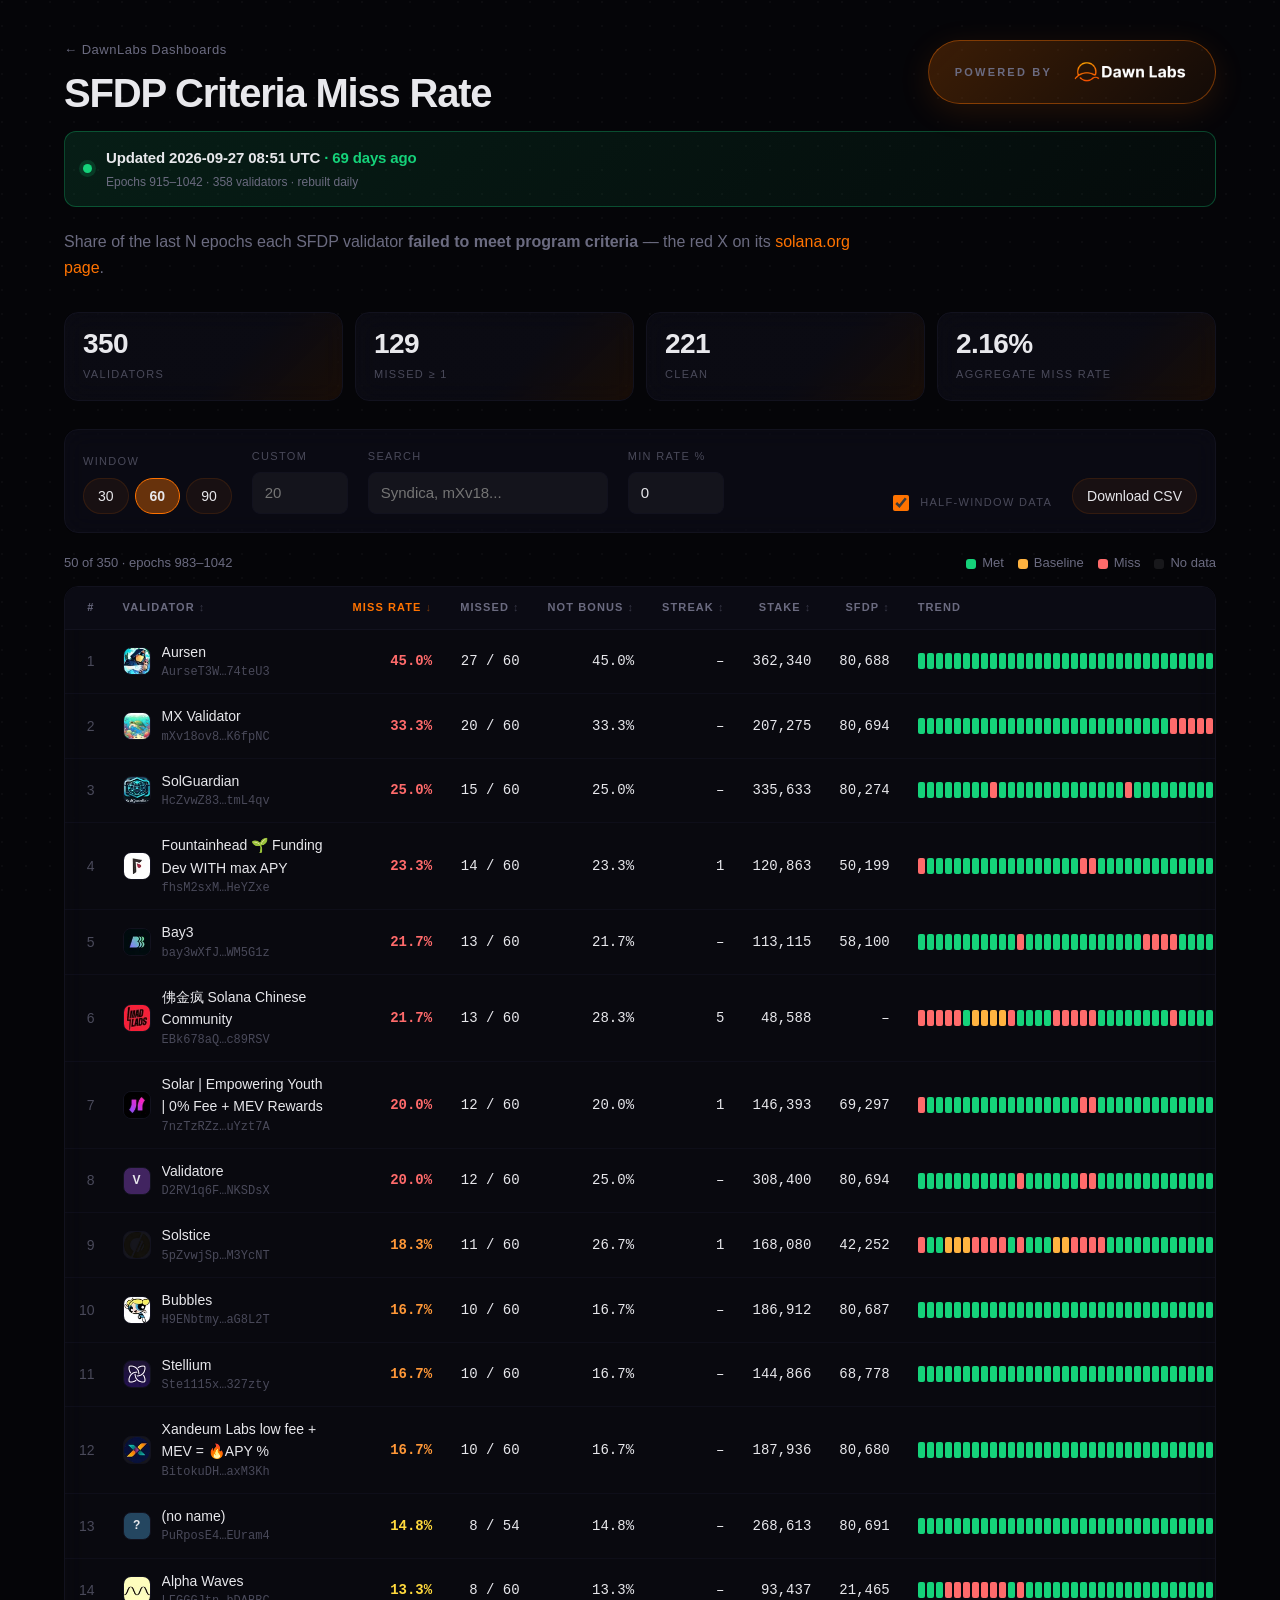
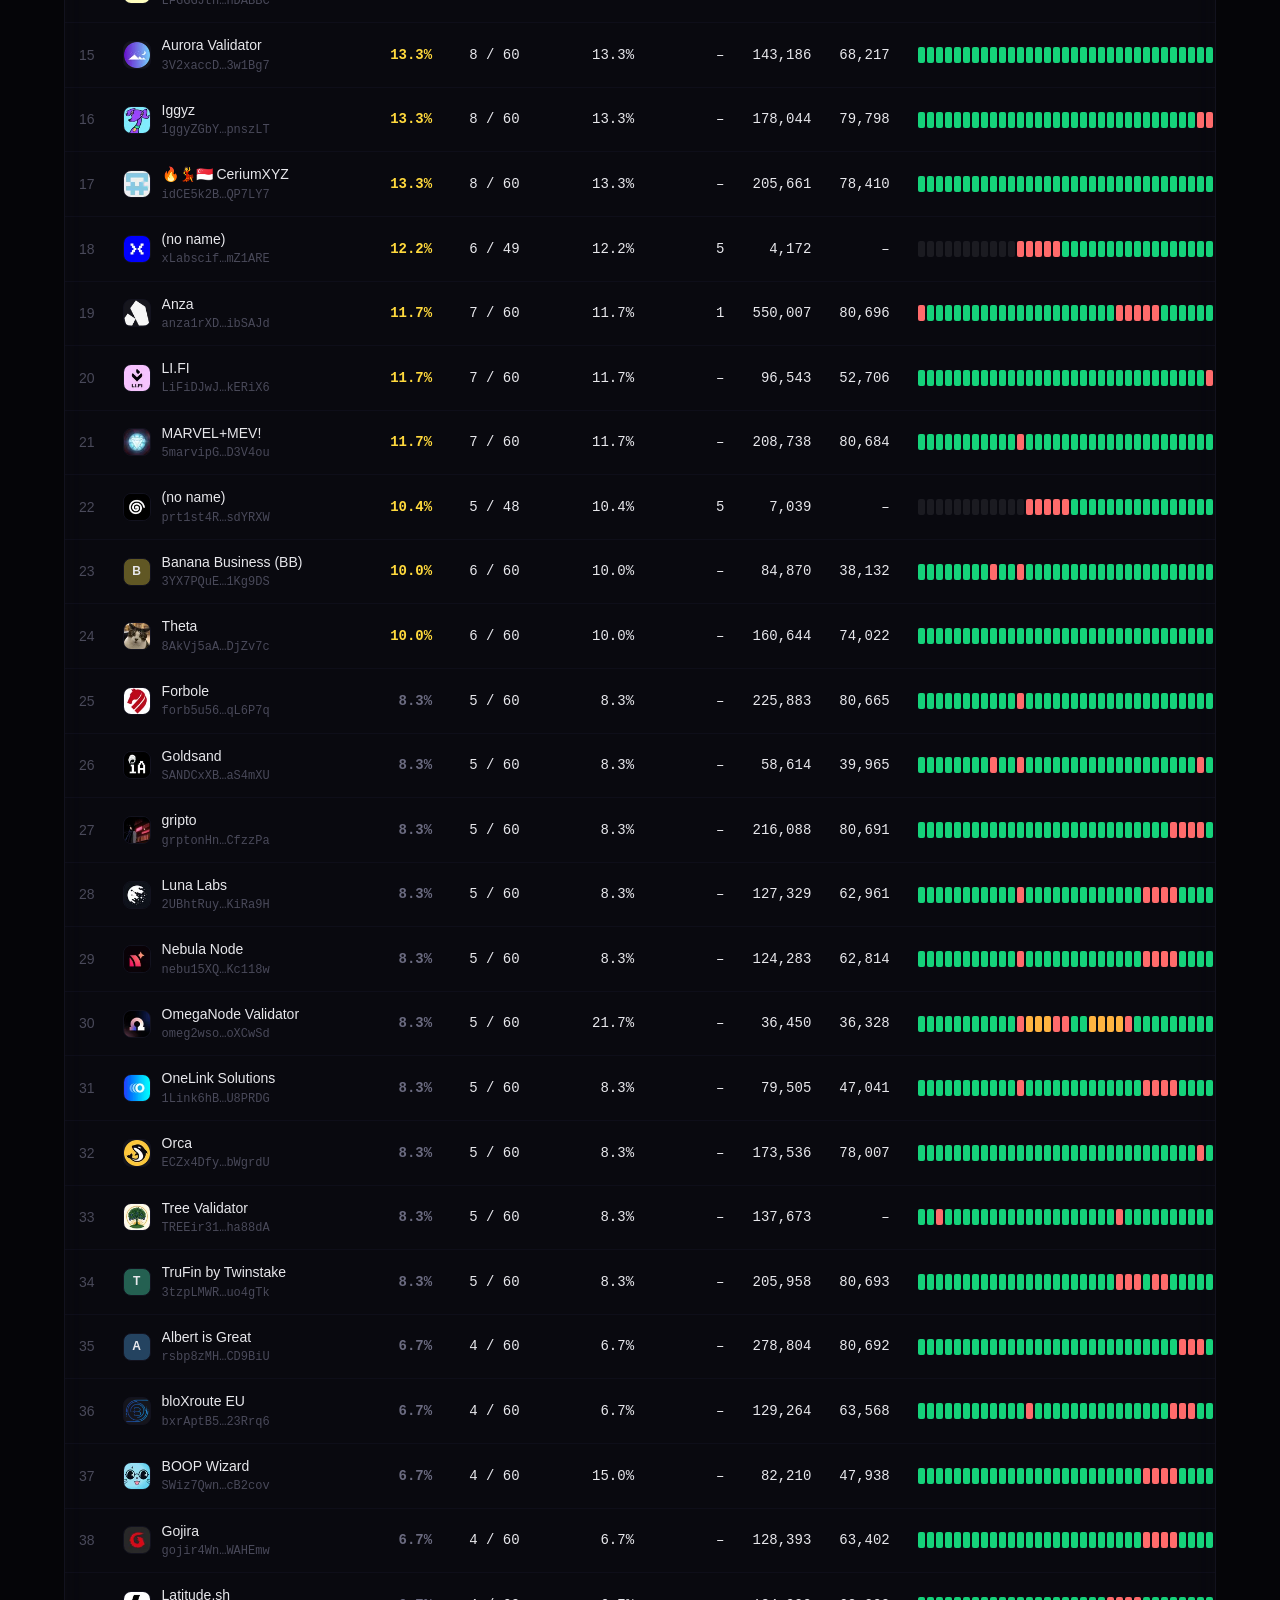
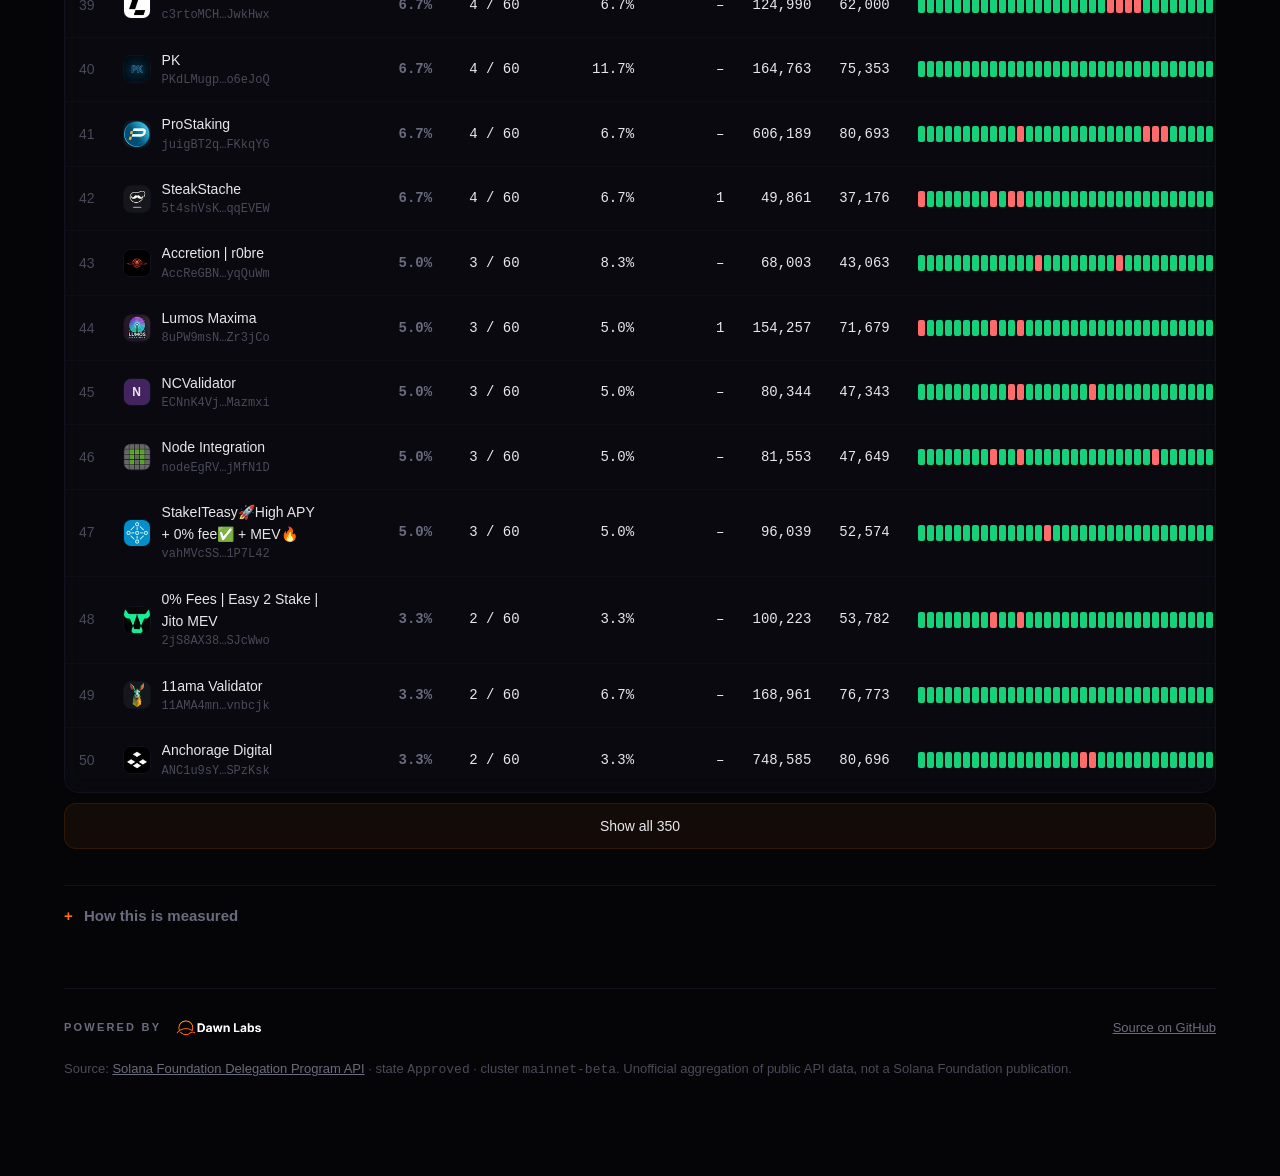
==== commit 8eab76fb: "update dashboard data (2026-09-27)" ====
--- a/docs/criteria-miss/index.html
+++ b/docs/criteria-miss/index.html
@@ -1,7 +1,7 @@
 <!doctype html>
 <html lang="en">
 <head>
-<!-- build: e84ccf7c723c3f39c0e01fd6a29638f86b9432378d6548e16146080a95d8dc71 -->
+<!-- build: 53d23e970d1c1551432450b9dce214834096a0b07bff2e3d5d08aa23a189d5d9 -->
 <meta charset="utf-8">
 <meta name="viewport" content="width=device-width, initial-scale=1">
 <title>SFDP Criteria Miss Rate — Powered by DawnLabs</title>
@@ -28,8 +28,8 @@
 <div class="freshness">
   <span class="pulse" aria-hidden="true"></span>
   <div class="fresh-text">
-    <div class="fresh-main">Updated <time datetime="2026-09-26T08:14:30Z">2026-09-26 08:14 UTC</time><span class="fresh-age" id="freshage"></span></div>
-    <div class="fresh-sub">Epochs 914–1041 · 359 validators · rebuilt daily</div>
+    <div class="fresh-main">Updated <time datetime="2026-09-27T08:51:39Z">2026-09-27 08:51 UTC</time><span class="fresh-age" id="freshage"></span></div>
+    <div class="fresh-sub">Epochs 915–1042 · 358 validators · rebuilt daily</div>
   </div>
 </div>
 
@@ -132,7 +132,7 @@
 
 </footer>
 </div>
-<script>const DATA = {"dashboard":"criteria-miss","cluster":"mainnet-beta","participant_states":"Approved","window":{"start":914,"end":1041,"history":128},"state_codes":{"B":"Bonus","L":"Baseline","N":"None","H":"NoneHighThirdPartyStake"},"missing_code":"-","validators":[{"p":"2jS8AX38m8F9C5juToW1FmTufEbb1DfDzZJj9HSJcWwo","n":"0% Fees | Easy 2 Stake | Jito MEV","t":"Approved","k":100153,"f":53656,"s":"BBBBBBBNBBNBBBBBBBBBBBBBBBBBBBBBBBBBBBBBBBBBBBBBBBBBBBBBBBBBBBBBBNNBBBBBBBBBBBBBBBBBBBBBBBBBBBBBBBBBBBBBBBBBBBBBBBBBBBBBBBBBBBBB","i":1},{"p":"3KNGMiXwhy2CAWVNpLoUt25sNngFnX1mZpaiEeVccBA6","n":"01node","t":"Approved","k":57916,"f":39824,"s":"BBBBBBBBBBBBBBBBBBBBBBBBBBBBBBBBNBBBBBBBBBBBBBBBBBBBBBBBBBBBBBBBBBBBBBBBBBBBBBBBBBBBBBBBBBBBBBBBBBBBBBBBBBBBBBBBBBBBBBBBBBBBBBBB","i":1},{"p":"zeroT6PTAEjipvZuACTh1mbGCqTHgA6i1ped9DcuidX","n":"0base.vc 🇰🇷 | MEV 🔥","t":"Approved","k":145600,"f":0,"s":"BBNBBBBBBBBBBBBBBBBBBBBBBBBBBBBBBBBBBBBBBBBBBBBBBBBBBBBBBBBBBBBBBBBBBBBBBBBBBBBBBBBBBBBBBBBBBBBBBBBBBBBBBBBBBBBBBBBBBBBBBBBBBBBB","i":1},{"p":"6NDen7aDi65apHo8m1Vea4nuS6LyjQeM6pDNqcW4Q5Pg","n":"0node.io","t":"Approved","k":124040,"f":61471,"s":"BBBBBBBBBBBBBBBBBBBBBBBBBBBBBBBBBBBBBBBBBBBBBBBBBBBBBBBBBBBBBBBBBBBBBBBBBBBBBBBBBBBBBBBBBBBBBBBBBBBBBBBBBBBBBBBBBBBBBBBBBBBBBBBB","i":1},{"p":"1KXvrkPXwkGF6NK1zyzVuJqbXfpenPVPP6hoiK9bsK3","n":"1000X.sh","t":"Approved","k":185434,"f":79250,"s":"BBBBBBBBBBBBBBBBBBBBBBBBBBBBBBBBBBBBBBBBBBBBBBBBBBBBBBBBBBBBBBBBBBBBBBBBBBBBBBBBBBBBBBBBBBBBBBBBBBBBBBBBBBBBBBBBBBBBBBBBBBBBBBBB","i":1},{"p":"11AMA4mnNbsrPQeuoNN7uiZVJZtqEzQHrTfa5vnbcjk","n":"11ama Validator","t":"Approved","k":168866,"f":76694,"s":"BBBBBBBBBBBBBBBBBBBBBBBBBBBBBBBBBBBBBBBBBBBBLLBBNBBBBBBNBBBBBBBBBBBBBBBBBBBBBBBBBNBBBLLLNNNNBBBLLLLNBBBBBBBBBBBBBBBBBBBBBNBBBBBB","i":1},{"p":"FyrwfMaomErzqrFUXMjCJ7mA4u81DsiDdrzC3MJD6d4j","n":"1dad | Solfege","t":"Approved","k":349295,"f":78488,"s":"BBBBBBBBBBBBBBBBBBBBBBBBBBBBBBBBBBBBBBBBBBBBBBBBBBBBBBBBBBBBBBBBBBBBBBBBBBBBBBBBBBBBBBBBBBBBBBBBBBBBBBBBBBBBBBBBBBBBBBBBBBBBBBBB","i":1},{"p":"Fy7RCjDdFLG8wLn7TBKbccaKwYX1FetdSoVDREdUHf5o","n":"3SDK","t":"Approved","k":79319,"f":46907,"s":"BBBBBBBBBBBBBBBBBBBBBBBBBBBBBBBBBBBBBBBBBBBBBBBBBBBBBBBBBBBBBBBBBBBBBBBBBBBBBBBBBBBBBBBBBBBBBBBBBBBBBBBBBBBBBBBBBBBBBBBBBBBBBBBB"},{"p":"9dH6wfdJVgnDcbCUjT8rkmejAzTnGQaFarmLfvBYXANK","n":"4CRYPTO","t":"Approved","k":105789,"f":55729,"s":"BBBBBBBBBBBBBBBBBBBBBBBBBBBBBBBBBBBBBBBBBBBBBBBBBBBBBBBBBBBBBBBBBBBBBBBBBBBBBBBBBBBBBBBBBBBBBBBBBBBBBBBBBBBBBBBBBBBBBBBBBBBBBBBB","i":1},{"p":"3Pfubj3ytkRxFAGwFb5vtacuZJUxko5Du39xie9MBXuC","n":"[NODERS]","t":"Approved","k":110785,"f":57392,"s":"BBBBBBBBBBBBBBBBBBBBBBBBBBBBBBBBBBBBBBBBBBBBBBBBBBBBBBBBBBBBBBBBBBBBBBBBBBBBBBBBBBBBBBBBBBBBBBBBBBBBBBBBBBBBBBBBBBBBNBBBBBBBBBBB","i":1},{"p":"Hj2jzpAp57KyM3SmnYwJbDVrQ8tTWizMon2hhzYzwxet","n":"A Unicorn Julia","t":"Approved","k":194245,"f":79353,"s":"BBBBBBBBBBNBBBBBBBBBBBBBBBBBBBBBBBBBBBBBBBBBBBBBBBBBBBBBBBBBBBBBBBBBBBBBBBBBBBBBBBBBBBBBBBBBBBBBBBBBBBBBBBBBBBBBBBBBBBBBBBBBBBBB","i":1},{"p":"BR1aTt4ZZUCwWJDkSYf1hqkYJjo7Mb7Ar8iVTkeSwUB8","n":"Abacus","t":"Approved","k":92596,"f":51024,"s":"BBBBBBBBBBBBBBBBBBBBBBBBBBBBBBBBBBBBBBBBBBBBBBBBBBBBBBBBBBBBBBBBBBBBBBBBBBBBBBBBBBBBBBBBBBBBBBBBBBBBBBBBBBBBBBBBBBBBBBBBBBBBBBBB","i":1},{"p":"ABREU5YkQcfpDZymoQ97iGUgQcfgjctWUUxEMfumiPdV","n":"ABREU Foundation","t":"Approved","k":76668,"f":46289,"s":"BBBBBBBNBBBBBBBBBBBBBBBBBBBBBBBBBBBBBBBBBBBBBBBBBBBBBBBBBBBBBBBBBBBBBBBBBBBBBBBBBBBNBBBBBBBBBBBBBBBBBBBBBBBBBBBBBBBBBBBBBBBBBBBB"},{"p":"3WDh9HgusCujDmXCVhophLrHvoKHQd1Sd4uFHz1Awo35","n":"Absolute Guard","t":"Approved","k":300237,"f":80470,"s":"BBBBBBBBBBBBBBBBBBBBBBBBBBBBBBBBBBBBBBBBBBBBBBBBBBBBBBBBBBBBBBBBBBBBBBBBBBBBBBBBBBBBBBBBBBBBBBBBBBBBBBBBBBBBBBBBBBBBBBBBBBBBBBBB","i":1},{"p":"AccReGBNBdUCEJ7ZyP231jw7uVJ3eF9u4cLBFAyqQuWm","n":"Accretion | r0bre","t":"Approved","k":67904,"f":42965,"s":"BBBBBBBBBBBBNBBBBBBBBNBBBBBBBBBBBBBBBBBBBBBBBBBBBBBBBBBBLNLLLBBBBBBBBNBBBBBBBBBB---BBBBBBBBBBBBBLLLLNBBBBBBBBBBBBBBBBBBBBBBBBBBB","i":1},{"p":"adramSYKBv1yHoZTub4kepcmF5LybPxwyJcsz4fpfi7","n":"Adrastea Validator","t":"Approved","k":263154,"f":80573,"s":"BBBBBBBBBBBBBBBBBBBBBBBBBBBBBBBBBBBBBBBBBBBBBBBBBBBBBBBBBBBBBBBBBBBBBBBBBBBBBBBBBBBBBBBBBBBBBBBBBBBBBBBBBBBBBBBBBBBBBBBBBBBBBBBB","i":1},{"p":"KAoSp3EudGqUBXv46tQoDwbZxSm3iXa9wM2aF4ySbJJ","n":"Aepalizage","t":"Approved","k":80404,"f":47310,"s":"BBBBBBBBBBNBBBBBBBBBBBBBBBBBBBBBBBBBBBBBBBBBBBBBBBBBBBBBBBBBBBBBBBBBBBBBBBBBBBBBBBBBBBBBBBBBBBBBBBBBBBBBBBBBBBBBBBBBBBBBBBBBBBBB","i":1},{"p":"EPFZFVrXuveEQar9LaEkt5kDRPMnbvK54qu5FwCxpkcy","n":"AiSol","t":"Approved","k":107145,"f":56243,"s":"BBBBBBBBBBNBBBBBBBBBBBBBBBBBBBBBBBBBBBBBBBBBBBBBBBBBBBBBBBBBBBBBBBBBBBBBBBBBBBBBBBBBBBBBBBBBBBBBBBBBBBBBBBBBBBBBBBBBNBBBNBBBBBBB","i":1},{"p":"rsbp8zMHbGCpLoRktmsjspYv77VcjxAzH1KxPCD9BiU","n":"Albert is Great","t":"Approved","k":278689,"f":80611,"s":"BBBBBBBBBBBBBBBBBBBBBBBBBBBBNNNBBBBBBBBBBBBBBBBBBBBBBNBBBBBBBBBBBBBBBBBBBBBBBBBBBBBBBBBBBBBBBBBBBBBBBBBBBBBBBBBBBBBBBBBBBBBBBBBB"},{"p":"ABC1U4cf9DZMwqy8ktEr4WJj8VHmVBQibbC57gEJthwY","n":"algo|stake","t":"Approved","k":232755,"f":80388,"s":"BBBBBBBBBBBBBBBBBBBBBBBBBBBBBBBBBBBBBBBBBBBBBBBBBBBBBBBBBBBBBBBBBBBBBBBBBBBBBBBBBBBBBBBBBBBBBBBBBBBBBBBBBBBBBBBBBBBBBBBBBBBBBBBB","i":1},{"p":"5zm9g3zgAPWzX3wmUB2JtTkcwCqe74NWsTmt5wLFwCKK","n":"Allied Validator","t":"Approved","k":99806,"f":52085,"s":"BBBBBBBBBBBBBBBBBBBBBBBBBBBBBBBBBBBBBBBBBBBBBBBBBBBBBBBBBBBBBBBBBBBBBBBBBBBBBBBBBBBBBBBBBBBBBBBBBBBBBBBBBBBBBBBBBBBBBBBBBBBBBBBB","i":1},{"p":"LFGGGJtnBLvq78DyMz1gTeedM6f8owck76qHThDABBC","n":"Alpha Waves","t":"Approved","k":131124,"f":0,"s":"BBNNNNNNNBNBBBBBBBBBBBBBBBBBBBBBBBBBBBBBBBBBBBBBBBBBBBBBBBBBBBBBBBBBBBBBBBBBBBBBBNNNBNNBNNBBBBBBBBBBBBBBBBLLLNNBBBBBBBBBBBBBBBBB","i":1},{"p":"97jbhVBYcSmwGXjrx5PPWXucDsVBqwyoQ6rzP3B6eeMt","n":"anarcheuz","t":"Approved","k":197311,"f":80599,"s":"BBBBBBBBBBBBBBBBBBBBBBBBBBBBBBBBBBBBBBBBBBBBBBBBBBBBBBBNBBBBBBBBBBBBBBBBBBBBBBBBBBBBBBBBBBBBBBBBBBBBBBBBBBBBBBBBBBBBBBBBBBBBBBBB","i":1},{"p":"ANC1u9sY36q3mi2MyVhtz71un8yLgTsFBUuyLcSPzKsk","n":"Anchorage Digital","t":"Approved","k":748390,"f":80615,"s":"BBBBBBBBBBBBBBBBBNNBBBBBBBBBBBBBBBBBBBBBBBBBBBBBBBBBBBBBBBBBBBBNBBBBBBBBBBBBBBBBBBBBBBBBBBBBBBBBBBBBBBBBBBBBBBBBBBBBBBBBBBBBBBBB","i":1},{"p":"Av8EnYrPBnSJHK5e2wmTdnCpSy7nzmBgyFaUKSyLnBfe","n":"AndrewInUA","t":"Approved","k":116744,"f":58728,"s":"BBBBBBBBBBBBBBBBBBBBBBBBBBBBBBBBBBBBBBBBBBBBBBBBBBBBBBBBBBBBBBBBBBBBBBBBBBBBBBBBBBBBBBBBBBBBBBBBBBBBBBBBBBBBBBBBBBBBBBBBBBBBBBBB","i":1},{"p":"6Rk694kh1QTyQkirdb1uDZmS5xqG9bNaYtxx8d311Mr7","n":"Anode ⚡️ Beta","t":"Approved","k":91529,"f":50156,"s":"BBBBBBBBBBBBBBBBBBBBBBBBBBBBBBBBBBBBBBBBBBBBBBBBBBBBBBBBBBBBBBBBBBBBBBBBBBBBBBBBBBBBBBBBBBBBBBBBBBBBBBBBBBBBBBBBBBBBBBBBBBBBBBBB","i":1},{"p":"anza1rXDVhy1NfVNtsbT3kSBh2jgB1BGZUKuUibSAJd","n":"Anza","t":"Approved","k":547356,"f":80614,"s":"BBBBBBBBBBBBBBBBBBBBBNNNNNBBBBBBBBBBBBBBBBBBBBBBBBBBBBBNBBBBBBBBBBBBBBBBBBBBBBBBBBBBBBBBBBBBBBBBBBBBBBBBBBBBBBBBBBBBBBBBBBBBBBBB","i":1},{"p":"5VrW7YNBccVnhnZVmooCePdLFcs2UjfxRT3hoY9mN8Ec","n":"Appleyello","t":"Approved","k":347026,"f":79640,"s":"BNBBBBBBBBBBBBBBBBBBBBBBBBBBBBBBBBBBBBBBBBBBBBBBBBBBBBBBBBBBBBBBBBBBBBBBBBBBBBBBBBBBBBBBBBBBBBBBBBBBBBBBBBBBBBBBBBBBBBBBBBBBBBBB"},{"p":"GwHH8ciFhR8vejWCqmg8FWZUCNtubPY2esALvy5tBvji","n":"ART3MIS.CLOUD ☘️","t":"Approved","k":214678,"f":79326,"s":"BBBBBBBBBBBBBBBBBBBBBBBBBBBBBBBBBBBBBBBBBBBBBBBBBBBBBBBBBBBBBBBBBBBBBBBBBBBBBBBBBBBBBBBBBBBBBBBBBBBBBBBBBBBBBBBBBBBBBBBBBBBBBBBB","i":1},{"p":"3V2xaccDpFib4DbTksdiveNDmiwpXBqSWyjSof3w1Bg7","n":"Aurora Validator","t":"Approved","k":143127,"f":68164,"s":"BBBBBBBBBBBBBBBBBBBBBBBBBBBBBBBBBBBBBBBBNNNNNNNNBBBBBBBBBBBBBBBBBBBBBBBBBBBBBBBBBBBBBBBNNBBBBBBBBBBBBBBBBBBBBBBBBBBBBBBBBBBBBBBB","i":1},{"p":"AurseT3W3tk1dATBWAXtWR6oubBgECqintfcvP74teU3","n":"Aursen","t":"Approved","k":362208,"f":80607,"s":"BBBBBBBBBBBBBBBBBBBBBBBBBBBBBBBBNNNNNNNNNNNNNNNNNNNNNNNNNNNBBBBBBBBB------------------------------------------------------------","i":1},{"p":"avnujiRNoSRe9PcET42DPKznyfYnb2LRaZAsqv6REZo","n":"AVNU","t":"Approved","k":144076,"f":68342,"s":"BBBBBBBBBBBBBBBBBBBBBBBBBBBBBBBBBBBBBBBBBBBBBBBBBBBBBBBBBBBBBBBBBBBBBBBBBBBBBBBBBBBBBBBBBBBBBBBBBBBBNN--------------------------","i":1},{"p":"GHQsq6bAdgooi998uKhwdzFubsJ7R3SuhTE9gJ83gctU","n":"Axis","t":"Approved","k":173554,"f":78211,"s":"BBBBBBBBBBBBBBBBBBBBBBBBBBBBBBBBBBBBBN------------------------------------------------------------------------------------------","i":1},{"p":"3YX7PQuESmR2h95FDgjahEQjyCBhmY1Ts2MsrM1Kg9DS","n":"Banana Business (BB)","t":"Approved","k":53007,"f":38060,"s":"BBBBBBBNBBNBBBBBBBBBBBBBBBBBBBBBBBNNBBBBBBBBBBBBBBBBBBNNBBBBBBNNNNNNNBBBBBBBBBBBBBBBBBBBBBBBBBBBBBBBBBBBBBBBBBBBBBBBBBBBBBBBBBBB"},{"p":"bay3wXfJsu9ds1zQBoQQ4DUwFGs3NP6q4gca9WM5G1z","n":"Bay3","t":"Approved","k":113013,"f":57994,"s":"BBBBBBBBBBNBBBBBBBBBBBBBNNNNBBBBNNNNNNNNBBBBBBBBBBBBBBBBBBBBBBNNBBBBBBBBBBBBBBBBBBBBBBBBBBBBBBBBBBBBBBBBBBBBBBBBBBBBBBBBBBBBBBBB","i":1},{"p":"EydLxzdWfD434DDxZYXkTcajvK5VKH7p6CofEDCRUkJ4","n":"Bernardo Beacon","t":"Approved","k":156643,"f":72610,"s":"BBBBBBBBBBBBBBBBBBBBBBBBBBBBBBBBBBBBBBBBBBBBBBBBBBBBBBBBBBBBBBBBBBBBBBBBBBBBBBBBBBBBBBBBBBBBBBBBBBBBBBBBBBBBBBBBBBBBBBBBBBBBBBBB","i":1},{"p":"BSGMRbK97DcgLe4u4kfNQnmTVZGVnwdtKQBJqWRBTZxU","n":"Black Sea Gold","t":"Approved","k":159773,"f":73531,"s":"BBBBBBBBBBBBBBBBBBBBBBBBBBBBBBBBBBBBBBBBBBBBBBBBBBBBBBBBBBBBBBBBBBBBBBBBBBBBBBBBBBBBBBBBBBBBBBBBBBBBBBBBBBBBBBBBBBBBBBBBBBBBBBBB","i":1},{"p":"mD1afZhSisoXfJLT8nYwSFANqjr1KPoDUEpYTEfFX1e","n":"Block Parliament 🦉","t":"Approved","k":245618,"f":80532,"s":"BBBBBBBBBBNBBBBBBBBBBBBBBBBBBBBBBBBBBBBBBBBBBBBBBBBBBBBBBBBBBBBBBBBBBBBBBBBBBBBBBBBBBBBBBBBBBBBBBBBBBBBBBBBBBBBBBBBBBBBBBBBBBBBB","i":1},{"p":"7VZM7YHcX73TpGoXDeBu61g4QKC86GwAEnew8dA7Y2xn","n":"BLOCKSIZE","t":"Approved","k":247463,"f":80567,"s":"BBBBBBBBBBBBBBBBBBBBBBBBBBBBBBBBBBBBBBBBBBBBBBBBBBBBBBBBBBBBBBBBBBBBBBBBBBBBBBBBBBBBBBBBBBBBBBBBBBBBBBBBBBBBBBBBBBBBBBBBBBBNBBBB","i":1},{"p":"5fSQdv4zsAJNx6RKpGho6sL6rY6a8nziaqcmwaRJB9NE","n":"Blossom","t":"Approved","k":134864,"f":65371,"s":"BBBBBBBBBBBBBBBBBBBBBBBBBBBBBBBBBBBBBBBBBBBBBBBBBBBBBBBBBBBBBBBBBBBBBBBBBBBBBBBBBBBBBBBBBBBBBBBBBBBBBBBBBBBBBBBBBBBBBBBBBBBBBBBB","i":1},{"p":"bxrAptB5ZpZBhoLedJpoGWY5hBjjt3zvVBr2323Rrq6","n":"bloXroute EU","t":"Approved","k":129193,"f":63508,"s":"BBBBBBBBBBBNBBBBBBBBBBBBBBBNNNBBBBBBBBBBBBBBBBBBBBBBBBBBBBBBBBBBBBBBBBBBBBBBBBBBBBBBBBBBBBBBBBBBBBBBBBBBBBBBBBBBBBBBBBBBBBBBBBBB","i":1},{"p":"b1ueZK9bWTywN2587zsScyLTaH18wfRfN5W15XnkiqF","n":"Blue Sky","t":"Approved","k":152391,"f":79425,"s":"BBBBBBBBBBBBBBBBBBBBBBBBBBBBBBBBBBBBBBBBBBBBBBBBBBBBBBBBBBBBBBBBBBBBBBBBBBBBBBBBBBBBBBBBBBBBBBBBBBBBBBBBBBBBBBBBBBBBBBBBBBBBBBBB","i":1},{"p":"PAD9aPiKJGcbGxuVLbc8o4Vf65GPq3fJQ7PkHWuX6a8","n":"BlueLotus 👩‍💻","t":"Approved","k":149620,"f":69154,"s":"BBBBBBBBBBBBBBBBBBBBBBBBBBBBBBBBBBBBBBBBBBBBNNBBBBBBBBBBBBBBBBBBBBBBBBBBBBBBBBBBBBBBBBBBBBBBBBBBBBBBBBBBBBBBBBBBBBBBBBBBBBBBBBBB","i":1},{"p":"BoNKmNCGvoHS4CkKvYRnF21iEpUP827pZjhFGdA4t5as","n":"BONK","t":"Approved","k":282586,"f":80386,"s":"BBBBBBBBBBBBBBBBBBBBBBBBBBBBBBBBBBBBBBBBBBBBBBBBBBBBBBBBBBBBBBBBBBBBBBBBBBBBBBBBBBBBBBBBBBBBBBBBBBBBBBBBBBBBBBBBBBBBBBBBBBBBBBBB","i":1},{"p":"SWiz7QwnYPm61pWWUUkMhj4r5pZLP1SvYibdHcB2cov","n":"BOOP Wizard","t":"Approved","k":82189,"f":47916,"s":"BBBBBBBBBBBBBBBBBBBBBBBBNNNNBBBBBBBBBBLLLLLBBBBBBBBBBBBBBBBBBBBBBBBBBBBBBBBBBBBBBBBBBBBBBBBBBBBBBBBBBBBBBBBBBBBBBBBBBBBBBBBBBBBB","i":1},{"p":"icex1C6pnZxznQWiHZZANjGU8nZ8kNquFnjyY7XXrXE","n":"BrewlabsHQ","t":"Approved","k":248872,"f":80551,"s":"BBBBBBBBBBBBBBBBBBBBBBBBBBBBBBBBBBBBBBBBBBBBBBBBBBBBBBBBBBBBBBBBBBBBBBBBBBBBBBBBBBBBBBBBBBBBBBBBBBBBBBBBBBBBBBBBBBBBBBBBBBBBBBBB","i":1},{"p":"H9ENbtmy2tWFtAJNmpC8xQtbcr1NTp4FXLdphRaG8L2T","n":"Bubbles","t":"Approved","k":186812,"f":80606,"s":"BBBBBBBBBBBBBBBBBBBBBBBBBBBBBBBBBBBBBBBBNNNNNNNBBBBBBBNNNBBBBBNBNNNNBBBBBBBBBBBBBBBBBBBBBBBBBBBBBBBBBBBBBBBBBBBBBBBBBBBBBBBBBBBB","i":1},{"p":"DupN8puwoPdFo9EYm8AXemEn9cMsore1QmZzfPaxyUG4","n":"Buffalo Steve","t":"Approved","k":79020,"f":46847,"s":"BBBBBBBBBBBBBBBBBBBBBBBBBBBBBBBBBBBBBBBBBBBBBBBBBBBBBBBBBBBBBBBBBBBBBBBBBBBBBBBBBBBBBBBBBBBBBBBBBBBBBBBBBBBBBBBBBBBBBBBBBBBBBNBB","i":1},{"p":"3YVoK8UN62dyiPZnGBzBTkGdwsVmmK1MpRoLcxNRs9BE","n":"Calypso","t":"Approved","k":489455,"f":79114,"s":"BBBBBBLLLNBNBBBBBBBBBBBBBBBBBBBBBBBBBBBBBBBBBBBBBBBBBBBBBBBBBBBBBBBBBBBBBBBBBBBBBBBBBBBBBBBBBBBBBBBBBBBBBBBBBBBBBBBBBBBBBBBLLLNL","i":1},{"p":"capyS1jerxhFp1RehdWRG6kbWi8bnWF3fkEG2RGLsQf","n":"capy","t":"Approved","k":161852,"f":74367,"s":"BBBBBBBBBBBBBBBBBBBBBBBBBBBBBBBBBBBBBBBBBBBBBBBBBBBBNNBBBBBBBBBBBBBBBBBBBBBBBBBBBBBBBBBBBBBBBBBBBBBBBBBBBBBBBBBBBBBBBBBBBBBBBBN-"},{"p":"BNtHBLo1L2vAG7PBQ6mJvWz7GqVPxBnioXsY2Gjtubrg","n":"CatalystX - Innovation OnChain","t":"Approved","k":221292,"f":80252,"s":"BBBBBBBBBBNBBBBBBBBBBBBBBBBBBBBBBBBBBBBBBBBBBBBBBBBBBBBBBBBBBBBBBBBBBBBBBBBBBBBBBBBBBBBBBBBBBBBBBBBBBBBBBBBBBBBBBBBBBBBBBBBBBBBB","i":1},{"p":"6YY2VS44RP1sBosdEsvSaiw7gETDNx3tmg5mM5wHpTqM","n":"Cavey Cool","t":"Approved","k":801758,"f":80613,"s":"BBBBBBBBBBBBBBBBBBB-------------------------------------------------------------------------------------------------------------","i":1},{"p":"5essVpBYvocZkQnkrWsMDfRPwtp4BeihJRaweKLR4dRn","n":"Certora Validator","t":"Approved","k":1036853,"f":0,"s":"HHHHHHHNHHNHHHHHHHHHHHHHBBBBBBBBBBBBBBBBBBBBBBBBBBBBBBBBBBBBBBBBBBBBBBBBBBBBBBBBBBBBBBBBBBBBBBBBBBBBBBBBBBBBBBBBBBBBBBBBBBBBBBBB","i":1},{"p":"chdvWr6T14nqGRFD37KY36dsvhkCtDaufW5rpu3AfHe","n":"CH Dev","t":"Approved","k":94467,"f":51817,"s":"BBBBBBBBBBBBBBBBBBBBBBBBBBBBBBBBBBBBBBBBBBBBBBBBBBBBBBBBBBBBBBBBBBBBBBBBBBBBBBBBBBBBBBBBBBBBBBBBBBBBBBBBBBBBBBBBBBBBBBBBBBBBBBBB","i":1},{"p":"2mMGsb5uy1Q4Dvezr8HK2E8SJoChcb2X7b61tJPaVHHd","n":"Chainflow","t":"Approved","k":602376,"f":80612,"s":"BBBBBBBBBBBBBBBBBBBBBBBBNNBBBBBBBBBBBBBBBBBBBBBBBBBBBBBBBBBBBBNNNNNNNBBBBBBBBBBBBBBBBBBBBBBBBBBBBBBBBBBBBBBBBBBBBBBBBBBBBBBBBBBB"},{"p":"3RXKQBRv7xKTQeNdLSPhCiD4QcUfxEQ12rtgUkMf5LnS","n":"Chainode Tech \u0026 MEV(0% Fee)","t":"Approved","k":397346,"f":80578,"s":"BBBBBBBBBBBBBBBBBBBBBBBBBBBBBBBBBBBBBBBBBBBBBBBBBBBBBBBBBBBBBBBBBBBBBBBBBBBBBBBBBBBBBBBBNBBBBBBBBBBBBBBBBBBBBBBBBBBBBBBBBBBBBBBB","i":1},{"p":"chrtyETASKQhsndRM9pr6qC3gAHG5MuRwCgXSNVqnJL","n":"Charity Soul","t":"Approved","k":115642,"f":59251,"s":"BBBBBBBBBBBBBBBBBBBBBBBBBBBBBBBBBBBBBBBBBBBBBBBBBBBBBBBBBBBBBBBBBBBBBBBBBBBBBBBBBBBBBBBBBBBBBBBBBBBBBBBBBBBBBBBBBBBBBBBBBBBBBBBB","i":1},{"p":"chopskqnudaeCTENWzUjfFCBSLcxprqbdMoCAucAwfb","n":"Choplet Studios","t":"Approved","k":117417,"f":59720,"s":"BBBBBBBBBBBBBBBBBBBBBBBBBBBBBBBBBBBBBBBBBBBBBBBBBBBBBBBBBBBBBBBBBBBBBBBBBBBBBBBBBBBBBBBBBBBBBBBBBBBBBBBBBBBBBBBBBBBBBBBBBBBBBBBB","i":1},{"p":"CtzN7ysR5rX69qd168Aosbuc83mPozhi81bEHbG7ecNP","n":"Citizen Node","t":"Approved","k":117070,"f":59554,"s":"BBBBBBBBBBBBBBBBBBBBBBBBBBBBBBBBBBBBBBBBBBBBBBBBBBBBBBBBBBBBBBBBBBBBBBBBBBBBBBBBBBBBBBBBBBBBBBBBBBBBBBBBBBBBBBBBBBBBBBBBBBBBBBBB","i":1},{"p":"CARBN9PY1Qej1aCg4885pfoYH8EHfjWuMy59pVa48ky","n":"Cloak","t":"Approved","k":83346,"f":47803,"s":"BBBBBBNBBBBBBBBBBBBBBBBBBBBBBBBBBBBBBBBBBBBBBBBBBBBBBBBBBBBBBBBBBBBBBBBBBBBBBBBBBBBBBBBBBBBBBBBBBBBBBBBBBBBBBBBBBBBBBBBBBBBBBBBB","i":1},{"p":"DViARWAWKkxAzp4UCgbw5B9pLSrBY3PaztFErcwgVUKX","n":"Code-Breader","t":"Approved","k":222491,"f":79271,"s":"BBBBBBBBBBNBBBBBBBBBBBBBBBBBBBBBBBBBBBBBBBBBBBBBBBBBBBBBBBBBBBBBBBBBBBBBBBBBBBBBBBBBBBBBBBBBBBBBBBBBBBBBBBBBBBBBBBBBBBBBBBBBBBBB","i":1},{"p":"CTDGxTK789ZvhgyHZHtSnxTtysbyY1mrywXEJiYYqXxC","n":"Cointelegraph Decentralization Guardians","t":"Approved","k":145702,"f":68945,"s":"BBBBBBBBBBBBBBBBBBBBBBBBBBBBBBBBBBBBBBBBBBBBBBBBBBBBBBBBBBBBBBBBBBBBBBBBBBBBBBBBBBBBBBBBBBBBBBBBBBBBBBBBBBBBBBBBBBBBBBBBBBBBBBBB","i":1},{"p":"CVRr5oHCAAooVbYze7CvXtRp4FUtkMCSqBZU7MVu8v8e","n":"Coverlet+MEV | 0% ALL FEES ✅","t":"Approved","k":171711,"f":77111,"s":"BBBBBBBBBBBBBBBBBBBBBBBBBBBBBBBBBBBBBBBBBBBBBBBBBBBBBBBBBBBBBBBBBBBBBBBBBBBBBBBBBBBBBBBBBBBBBBBBBBBBBBBBBBBBBBBBBBBBBBBBBBBBBBBB","i":1},{"p":"E9hD3ikumJx1GVswDjnpCt6Uu4WG5mz1PDWCqdE5uhmo","n":"cp0x_by_STAKRspace","t":"Approved","k":120332,"f":60569,"s":"BBBBBBBBBBBBBBBBBBBBBBBBBBBBBBBBBBBBBBBBBBBBBBBBBBBBBBBBBBBBBBBBBBBBBBBBBBBBBBBBBBBBBBBBBBBBBBBBBBNBBBBBBBBNBBBBBBBBBBBBBBBBBBBB","i":1},{"p":"AdSHK6vpQnwHRSw7jXUwjMEytmhFwnynZSENhvpAxL1y","n":"crypto-jack-sparrow","t":"Approved","k":32947,"f":31523,"s":"BBBBBBBBBBBBBBBBLLLLNBBBBBBBBBBBBBBBBBBBBBBBBBBBBBBBBBBBBBBBBBBBBBBBBBBBBBBBBBBBBBBBBBBBBBBBBBBBBBBBBBBBBBBBBBBBBBBBBBBBBBBBBBBB","i":1},{"p":"CTwsruptUccEtZGNxBDbuusHYxkBX3P6ndrxVjSG213y","n":"CryptoVik","t":"Approved","k":137180,"f":65196,"s":"BBBBBBBBBBBBBBBBBBBBBBBBBBBBBBBBBBBBBBBBBBBBBBBBBBBBBBBBBBBBBBBBBBBBBBBBBBBBBBBBBBBBBBBBBBBBBBBBBBBBBBBBBBBBBBBBBBBBBBBBBBBBBBBB","i":1},{"p":"cybi55ebub37HZW9YmRaLh59Lh3kqaLTsEBQwW6vFkC","n":"CyberAlex 👑 MEV","t":"Approved","k":127445,"f":59342,"s":"BBBBBBBBBBBBBBBBBBBBBBBBBBBBBBBBBBBBBBBBBBBBBBBBBBBBBBBBBBBBBBBBBBBBBBBBBBBBBBBBBBBBBBBBBBBBBBBBBBBBBBBBBBBBBBBBBBBBBBBBBBBBBBBB","i":1},{"p":"HMWXfjaeSHhww1wvdBhqhHVP9v96mFB4LJ9xP2MXbDGH","n":"CyberVillage","t":"Approved","k":91560,"f":50652,"s":"BBBBBBBBBBBBBBBBBBBBBBBBBBBBBBBBBBBBBBBBBBBBBBBBBBBBBBBBBBBBBBBBBBBBBBBBBBBBBBBBBBBBBBBBBBBBBBBBBBBBBBBBBBBBBBBBBBBBBBBBBBBBBBBB","i":1},{"p":"5aD6KB8g4MPt3xJafmMmun86hHMDnoFiGbd5gYiMFZw7","n":"Daiko","t":"Approved","k":191031,"f":79562,"s":"BBBBBBBBBBBBBBBBBBBBBBBBBBBBBBBBBBBBBBBBBBBBBBBBBBBBBBBBBBBBBBBBBBBBBBBBBBBBBBBBBBBBBBBBBBBBBBBBBBBBBBBBBBBBBBBBBBBBBBBBBBBBBBBB","i":1},{"p":"5ghoFEVrsXeAPB6SUmBpZ2xq3KvHEjNMeSaBnxEBXkHV","n":"DarkTower","t":"Approved","k":101306,"f":53765,"s":"BBBBBBBBBBBBBBBBBBBBBBLBLBBBBBBBBBBBBBBBBBBBBBBBBBBBBBBBBBBBBBBBBBBBBBBBBBBBBBBBBBBBBBBBBBBBBBBBBBBBBBBBBBBBBBBBBBBBBBBBBBBBBBBB","i":1},{"p":"7CR6whiYULVf1Knj4J5PxUS37opdk8UAx2WnDzBQKiVe","n":"DataHive AI | Missions","t":"Approved","k":95245,"f":52075,"s":"BBBBBBBBBBBBBBBBBBBBBBBBBBBBBBBBBBBBBBBBBBBBBBBBBBBBBBBBBBBBBBBBBBBBBBBBBBBBBBBBBBBBBBBBBBBBBBBBBBBBBBBBBBBBBBBBBBBBBBBBBBBBBBBB","i":1},{"p":"4k6wgP5WPBKQpsFGtzuXNrjcTE2fKWLj17nDvFeG5zSF","n":"Dawn Labs","t":"Approved","k":319331,"f":80399,"s":"BBBBBBBBBBBBBBBBBBBBBBBBBBBBBBBBBBBBBBBBBBBBBBBBBBBBBBBBBBBBBBBBBBBBBBBBBBBBBBBBBBBBBBBBBBBBBBBBBBBBBBBBBBBBBBBBBBBBBBBBBBBBBBBB","i":1},{"p":"dcntruDNP5SEcGV4RxnsqXFURdDZGT3DTQv68Q8H7Vu","n":"Decentra","t":"Approved","k":202136,"f":80399,"s":"BBBBBBBBBBBBBBBBBBBBBBBBBBBBBBBBBBBBBBBBBBBBBBBBBBBBBBBBBBBBBBBBBBBBBBBBBBBBBBBBBBBBBBBBBBBBBBBBBBBBBBBBBBBBBBBBBBBBBBBBBBBBBBBB","i":1},{"p":"dmMwc4RazLHkvDZYrWAfbHQ6cViAvNa5szCJKaiun8S","n":"Ded Monkes","t":"Approved","k":114488,"f":58743,"s":"BBBBBBBBBBBBBBBBBBBBBBBBBBBBBBBBBBBBBBBBBBBBBBBBBBBBBBBBBBBBBBBBBBBBBBBBBBBBBBBBBBBBBBBBBBBBBBBBBBBBNBBBBBBBBBBBBBBBBBBBBBBBBBBB","i":1},{"p":"pitch9cMruwjDtAnisNS4mwZUPhMsBztNEGu2weMg55","n":"DePitch Academy","t":"Approved","k":94478,"f":52063,"s":"BBBBBBBBBBBBBBBBBBBBBBBBBBBBBB--BBBBBBBBBBBBBBBBBBBBBBBBBBBBBBBBBBBBBBBBBBBBBBBBBBBBBBBBBBBBBBBBBBBBBBBBBBBBBBBBBBBBBBBBBBBBBBBB","i":1},{"p":"DCKyEmMENQMtLXgbmUoHRmgP9XdJ9HsR5WxrKnSDCzKA","n":"Dicky","t":"Approved","k":96466,"f":52613,"s":"BBBBBBBBBBBBBBBBBBBBBBBBBBBBBBBBBBBBBBBBBBBBBBBBBBBBBBBBBBBBBBBBBBBBBBBBBBBBBBBBBBBBBBBBBBBBBBBBBBBBBBBBBBBBBBBBBBBBBBBBBBBBBBBB","i":1},{"p":"CpNnGGhgVATJAbzHUXdrcGfpPiGuZyPka4QUmH7YgavX","n":"DICS - Degen Infrastructure Core Services","t":"Approved","k":134028,"f":64521,"s":"BBBBBBBBBBBBBBBBBBBBBBBBBBBBBBBBBBBBBBBBBBBBBBBBBBBBBBBBBBBBBBBBBBBBBBBBBBBBBBBBBBBBBBBBBBBBBBBBBBBBBBBBBBBBBBBBBBBBBBBBBBBBBBBB","i":1},{"p":"AfZTWYoFQbzqCMmUBTD7XwxFvjob1FVyCvkaXRryxtKc","n":"Digital Energy","t":"Approved","k":297097,"f":80547,"s":"BBBBBBBBBBBBBBBBBBBBBBBBBBBBBBBBBBBBBBBBBBBBBBBBBBBBBBBBBBBBBBBBBBBBBBBBBBBBBBBBBBBBBBBBBBBBBBBBBBBBBBBBBBBBBBBBBBBBBBBBBBBBNBBB","i":1},{"p":"Diman2GphWLwECE3swjrAEAJniezpYLxK1edUydiDZau","n":"diman","t":"Approved","k":337019,"f":80615,"s":"BBBBBBBBBBNBBBBBBBBBBBBBBBBBBBBBBBBBBBBBBBBBBBBBBBBBBBBBBBBBBBBBBBBBBBBBBBBBBBBBBBBBBBBBBBBBBBBBBBBBBBBBBBBBBBBBBBBBBBBBBBBBBBBB","i":1},{"p":"3BeharBd3j4sKQp7Qze27JLQLd9AEEwGTX9TC7dXYSNw","n":"Dragon Trust Stake","t":"Approved","k":82821,"f":48128,"s":"BBBBBBBBBBBBBBBBBBNBBBBBBBBBBBBBBBBBBBBBBBBBBBBBBBBBBBBBBBBBBBBBBBBBBBBBBBBBBBBBBBBBBBBBBBBBBBBBBBBBBBBBBBBBBBBBBBBBBBBBBBBBBBBB","i":1},{"p":"ExCHWgfeJyKRzpfryiQn4W6aYaWhbSAEnsoUnBGNqjWD","n":"DSM-01","t":"Approved","k":101829,"f":54540,"s":"BBBBBBBBBBBBBBBBBBBBBBBBBBBBBBBBBBBBBBBBBBBBBBBBBBBBBBBBBBBBBBBBBBBBBBBBBBBBBBBBBBBBBBBBBBBBBBBBBBBBBBBBBBBBBBBBBBBBBBBBBBBBBBBB","i":1},{"p":"dst2u7mXMyDvb14cSErRNA1mxH1d5VXbSXgZ3DKE9xH","n":"Dust Eleven","t":"Approved","k":94569,"f":51822,"s":"BBBBBBBBBBBBBBBBBBBBBBBBBBBBBBBBBBBBBBBBBBBBBBBBBBBBBBBBBBBBBBBBBBBBBBBBBBBBBBBBBBBBBBBBBBBBBBBBBBBBBBBBBBBBBBBBBBBBBBBBBBBBBBBB","i":1},{"p":"FjYEr2UCeFzNfAKiFrbhG34Zv8LxbmfHYAFhAfc7SLQL","n":"Easytoken.me","t":"Approved","k":115911,"f":54908,"s":"BBBBBBBBBBBBBBBBBBBBBBBBBBBBBBBBBBBBBBBBBBBBBBBBBBBBBBBBBBBBBBBBBBBBBBBBBBBBBBBBBBBBBBBBBBBBBBBBBBBBBBBBBBBBBBBBBBBBBBBBBBBBBBBB","i":1},{"p":"EATpCzQNs8BzZh1mx1hXMAJm3o1MLXakTXr4UEmcsY7f","n":"EAT TRIBE","t":"Approved","k":66358,"f":53203,"s":"BBBBBBBBBBBNBBBBBBBBBBBBBBBBBBBBBBBBBBBBBBBBBBBBBBBBBBBBBBBBBBBBBBBBBBBBBBBBBBBBBBBBBBBBBBBBBBBBBBBBBBBBBBBBBBBBBBBBBBBBBBBBBBBB","i":1},{"p":"nateKhsYkrVc992UuTfAhEEFQqr2zQfpGg9RafNkxdC","n":"Epoch.Day","t":"Approved","k":103750,"f":55192,"s":"BBBBBBBBBBBBBBBBBBBBBBBBBBBBBBBBBBBBBBBBBBBBBBBBBBBBBBBBBBBBBBBBBBBBBBBBBBBBBBBBBBBBBBBBBBBBBBBBBBBBBBBNBBBBBBBBBBBBBBBBBBBBBBBB","i":1},{"p":"2Eq6YD8P8QXTeoz9h6JHjgZ55t8RSxNdx4waMDCoPmQU","n":"EvasMainnet","t":"Approved","k":62217,"f":41249,"s":"BBBBBBBBBBBBBBBBBBBBBBBBBBBBBBBBBNBBBBBBBBBBBBBBBBBBBBBBBBBBBBBBBBBBBBBBBBBBBBBBBBBBBBBBBBBBBBBBBBBBBBBBBBBBBBBBBBBBBBBBBBBBBBBB","i":1},{"p":"FphFJA451qptiGyCeCN3xvrDi8cApGAnyR5vw2KxxQ1q","n":"ex1arey","t":"Approved","k":81538,"f":47685,"s":"BBBBBBBBBBNBBBBBBBBBBBBBBBBBBBBBBBBBBBBBBBBBBBBBBBBBBBBBBBBBBBBBBBBBBBBBBBBBBBBBBBBBBBBBBBBBBBBBBBBBBBBBBBBBBBBBBBBBBBBBBBBBBBBB","i":1},{"p":"mineL1YNwcRnxN93B2sX6q22R11WfRqxnY4NBV8KfFY","n":"Exo Tech","t":"Approved","k":577791,"f":80386,"s":"BBBBBBBBBBNBBBBBBBBBBBBBBBBBBBBBBBBBBBBBBBBBBBBBBBBBBBBBBBBBBBBBBBBBBBBBBBBBBBBBBBBBBBBBBBBBBBBBBBBBBBBBBBBBBBBBBBBBBBBBBBBBBBBB","i":1},{"p":"eyeYaqg9e2L6xw7YwsSLm27eWJfhLNAm6ETQm8TXNoK","n":"Eyenotion","t":"Approved","k":109593,"f":56698,"s":"BBBBBBBBBBBBBBBBBBBBBBBBBBBBBBBBBBBBBBBBBBBBBBBBBBBBBBBBBBBBBBBBBBBBBBBBBBBBBBBBBBBBBBBBBBBBBBBBBBBBBBBBBBBBBBBBBBBBBBBBBBBBBBBB"},{"p":"FoXyHJXdQGK2eHoTjSAzHq4hzxWdJvpGgyzrtPS9eAk","n":"Famous Foxes","t":"Approved","k":81213,"f":47992,"s":"BBBBBBBBBBNBBBBBBBBBBBBBBBBBBBBBBBBBBBBBBBBBBBBBBBBBBBBBBBBBBBBBBBBBBBBBBBBBBBBBBBBBBBBBBBBBBBBBBBBBBBBBBBBBBBBBBBBBBBBBBBBBBBBB","i":1},{"p":"6qwYjs5vCSEKaTMBbHinnW8fvdGj1r8cpzPoAV1EHKsw","n":"Fast Runner","t":"Approved","k":133046,"f":64529,"s":"BBBBBBBBBBBBBBBBBBBBBBBBBBBBBBBBBBBBBBBBBBBBBBBBBBBBBBBBBBBBBBBBBBBBBBBBBBBBBBBBBBBBBBBBBBBBBBBBBBBBBBBBBBBBBBBBBBBBBBBBBBBBBBBB","i":1},{"p":"HVXXmNKkmDZbZwj74iL2Y9Wu4SyrchBoxAfFYVAktLrG","n":"fat tails lab","t":"Approved","k":167731,"f":75836,"s":"BBBBBBBBBBBBBBBBBBBBBBBBBBBBBBBBBBBBBBBBBBBBBBBBBBBBBBBBBBBBBBBBBBBBBBBBBBBBBBBBBBBBBBBBBBBBBBBBBBBBBBBBBBBBBBBBBBBBBBBBBBBBBBBB","i":1},{"p":"fdzip81euDS8jEZHx5H1mn27zGVMLzkgpQuzYRBfBYG","n":"fd1.zip 📦","t":"Approved","k":190066,"f":80581,"s":"BBBBBBBBBBBBBBBBBBBBBBBBBBBBBBBBBBBBBBBBBBBBBBBBBBBBBBBBBBBBBBBBBBBBBBBBBBBBBBBBBBBBBBBBBBBBBBBBBBBBBBBBBBBBBBBBBBBBBBBBNBBBBBBB","i":1},{"p":"dxa6QFqLcByyHykLCAW5tv1VYNVQFV3v6oovM2h8inH","n":"Fidelity Center for Applied Technology (FCAT®)","t":"Approved","k":185827,"f":80581,"s":"BBBBBBBBBBBBBBBBBBBBBBBBBBBBBBBBBBBBBBBBBBBBBBBBBBBBBBBBBBBBBBBBBBBBBBBBBBBBBBBBBBBBBBBBBBBBBBBBBBBBBBBBBBBBBBBBB---------------","i":1},{"p":"BhNnboEZb3mKkVADMH11cYGWCqefAfmhzx5rU4eRTKGY","n":"Firstset","t":"Approved","k":104537,"f":55317,"s":"BBBBBBBBBBBBBBBBBBBBBBBBBBBBBBBBBBBBBBBBBBBBBBBBBBBBBBBBBBBBBBBBBBBBBBBBBBBBBBBBBBBBBBBBBBBBBBBBBBBBBBBBBBBBBBBBBBBBBBBBBBBBBBBB","i":1},{"p":"forb5u56XgvzxiKfRt4FVNFQKJrd2LWAfNCsCqL6P7q","n":"Forbole","t":"Approved","k":225777,"f":80584,"s":"BBBBBBBBBBNBBBBBBBBBBBBBBBBBBBBBBBBBBBBBBBBBBNNBBBBBBBBBNBNNNNNNNNNNNBBBBBBBBBBBBBBBBBBBBBBBBBBBBBBLLNNNBBBBBBBBBBBBBBBBBBBBBBBB","i":1},{"p":"fhsM2sxME8cHrrk3qvtMsRRDv5AoLFja7NjNnHeYZxe","n":"Fountainhead 🌱 Funding Dev WITH max APY","t":"Approved","k":89032,"f":50162,"s":"BBBBBBBBBBBBBBBBBNNBBBBBBBBBBBBBNBBBBBBNNNNNNNNNNBBBBBBBBBBBBBBBBBBBBBBBBBBBBBBBBBBBBBBBBBBBBBBBBBBBBBBBBBBBBBBBBBBBBBBBBBBBBBBN","i":1},{"p":"G4GT8z4AKWNoy3x6nuzxW83UfFXLXzrwn7DZQt4GvWdU","n":"FREEZZ","t":"Approved","k":99168,"f":53345,"s":"BBBBBBBBBBBBBBBBBBBBBBBBBBBBBBBBBBBBBBBBBBBBBBBBBBBBBBBBBBBBBBBBBBBBBBBBBBBBBBBBBBBBBBBBBBBBBBBBBBBBBBBBBBBBBBBBBBBBBBBBBBBBBBBB","i":1},{"p":"BPKAfGkkzF5u1QRjjB1nWYYbPMUCMPJe1xZPmwEMNMCT","n":"GateOmega | SolCircl.app","t":"Approved","k":168413,"f":76033,"s":"BBBBBBBBBBBBBBBBBBBBBBBBBBBBBBBBBBBBBBBBBBBBBBBBBBBBBBBBBBBBBBBBBBBBBBBBBBBBBBBBBBBBBBBBBBBBBBBBBBBBBBBBBBBBBBBBBBBBBBBBBBBBBBBB","i":1},{"p":"3Rv6ZVGUuRczP76322LyhTTYw2iM4avV4B5xFJocQJer","n":"Gaxx Validator","t":"Approved","k":91448,"f":49970,"s":"BBBBBBBBBBBBBBBBBBBBBBBBBBBBBBBBBBBBBBBBBBBBBBBBBBBBBBBBBBBBBBBBBBBBBBBBBBBBBBBBBBBBBBBBBBBBBBBBBBBBBBBBBBBBBBBBBBBBBBBBBBBBBBBB","i":1},{"p":"7HMHSdQkjDwz9Q5zAhEy83uzW3XHJchjdpMYapKXcKt5","n":"GERSIA","t":"Approved","k":79024,"f":45695,"s":"BBBBBBBBBBBBBBBBBBBBBBBBBBBBBBBBBBBBBBBBBBBBBBBBBBBBBBBBBBBBBBBBBBBBBBBBBBBBBBBBBBBBBBBBBBBBBBBBBBBBBBBBBBBBBBBBBBBBBBBBBBBBBBBB","i":1},{"p":"3cZSHGfNdaULpFAvGbWbxpVwzXB4gHdk8NFucPNR5pgA","n":"Ghost","t":"Approved","k":632722,"f":80589,"s":"BBBBBBBBBBBBBBBBBBBBBBBBBBBBBBBBBBBBBBBBBBBBBBBBBBBBBBBBBBBBBBBBBBBBBBBBBBBBBBBBBBBBBBBBBBBBBBBBBBBBBBBBBBBBBBBBBBBBBBBBBBBBBBBB","i":1},{"p":"G1eAmANVWf6ZeoxG4aMbS1APauyEDHqLxHFytzk5hZqN","n":"Gleam","t":"Approved","k":105239,"f":55692,"s":"BBBBBBBBBBBBBBBBBBBBBBBBBBBBBBBBBBBBBBBBBBBBBBBBBBBBBBBBBBBBBBBBBBBBBBBBBBBBBBBBBBBBBBBBBBBBBBBBBBBBBBBBBBBBBBBBBBBBBBBBBBBBBBBB","i":1},{"p":"4W3jdXyqhLCjzA3Liu8ZNjViwrc6N9YjSB7obbxfjcKE","n":"Glory to Ukraine","t":"Approved","k":84546,"f":48451,"s":"BBBBBBBBBBBBBBBBBBBBBBBBBBBBBBBBBBBBBBBBBBBBBBBBBBBBBBBBBBBBBBBBBBBBBBBBBBBBBBBBBBBBBBBBBBBBBBBBBBBBBBBBBBBBBBBBBBBBBBBBBBBBBBBB","i":1},{"p":"gojir4WnhS7VS1JdbnanJMzaMfr4UD7KeX1ixWAHEmw","n":"Gojira","t":"Approved","k":128382,"f":63391,"s":"BBBBBBBBBBBBBBBBBBBBBBBBNNNNBBBBBBBBBBBBBBBBBBBBBBBBBBBBBBBBBBBBBBBBBBBBBBBBBBBBBBBBBBBBBBBBBBBBBBBBBBBNNNBBBBBBBBBBBBBBBBBBBBBB","i":1},{"p":"9PRr9k87HjjdLMRkxtxygidjxVta9VQ1kAsqgLBWXKdQ","n":"Golden Tower Staking","t":"Approved","k":127151,"f":62553,"s":"BBBBBBBNBBNBBBBBBBBBBBBBBBBBBBBBBBBBBBBBBBBBBBBBBBBBBBBBBBBBBBBBBBBBBBBBBBBBBBBBBBBBBBBBBBBBBBBBBBBBBBBBBBBBBBBBBBBBBBBBBBBBBBBB","i":1},{"p":"SANDCxXBbQhvbUqNtiLqKdFEY1uQhVo1UgUACaS4mXU","n":"Goldsand","t":"Approved","k":58533,"f":39887,"s":"BBBBBBBNBBNBBBBBBBBBBBBBBBBBBBNBNNBBBBBBBBBBBBBBBBBBBBBBBBBBBBBBBBNBBBBBBBBBBBBBBBBBBBBBBBBBBBBBBBBBBBBBBBBBBBBBBBBBBBBBBBBBBBBB","i":1},{"p":"GFXVa19rX6iwfs3sLS5UvX9Exu2usRsG4V5MRMDRo23V","n":"GooseFX - 0% Fees","t":"Approved","k":162002,"f":74422,"s":"BBBBBBBBBBBBBBBBBBBBBBBBBBBBBBBBBBBBBBBBBBBBBBBBBBBBBBBBBBBBBBBBBBBBBBBBBBBBBBBBBBBBBBBBBBBBBBBBBBBBBBBNBBBBBBBBBBBBBBBBBBBBBBBB","i":1},{"p":"gotasRuLTuJNZDtLHmaDJpEUjCWZqkHcuwbLhkgCwCX","n":"Gotas","t":"Approved","k":84071,"f":47886,"s":"BBBBBBNBBBBBBBBBBBBBBBBBBBBBBBBBBBBBBBBBBBBBBBBBBBBBBBBBBBBBBBBBBBBBBBBBBBBBBBBBBBBBBBBBBBBBBBBBBBBBBBBBBBBBNBBBBBBBBBBBNBBBBBBB","i":1},{"p":"9FXD1NXrK6xFU8i4gLAgjj2iMEWTqJhSuQN8tQuDfm2e","n":"Grassets Tech | Jito-BAM | IBRL","t":"Approved","k":193951,"f":78933,"s":"BBBBBBBBBBBBBBBBBBBBBBBBBBBBBBBBBBBBBBBBBBBBBBBBBBBBBBBBBBBBBBBBBBBBBBBBBBBBBBBBBBBBBBBBBBBBBBBBBBBBBBBBBBBBBBBBBBBBBBBBBBBBBBBB","i":1},{"p":"GREEDkgav1ox1jYyd9Anv6exLqKV2vYnxMw5prGwmNKc","n":"GREED Academy - funding education","t":"Approved","k":546405,"f":80271,"s":"BBBBBBBBBBBBBBBBBBBBBBBBBBBBBBBBBBBBBBBBBBBBBBBBBBBBBBBBBBBBBBBBBBBBBBBBBBBBBBBBBBBBBBBBBBBBBBBBBBBBBBBBBBBBBBBBBBBBBBBBBBBBBBBB","i":1},{"p":"gridqZmeBcsUKT2Mv4M9YFHFN3tVLFb2TCtTcLD1cAd","n":"Grid Systems","t":"Approved","k":266872,"f":80575,"s":"BBBBBBBBBBBBBBBBBBBBBBBBBBBBBBBBBBBBBBBBBBBBBBBBBBBBBBBBBBBBBBBBBBBBBBBBBBBBBBBBBBB---BBNBBBBBBBBBBBBBBBBBBBBBBBBBBBBBBBBBBBBBBB","i":1},{"p":"grptonHnt7YSmJokGK9TJJTBXDT8ca4LSWMHCCfzzPa","n":"gripto","t":"Approved","k":215974,"f":80609,"s":"BBBBBBBBBBBBBBBBBBBBBBBBBBBNNNNBBBBBBBBBBBBBBBBBBNBBBBBBBBBBBBBBBBBBBBBBBBBBBBBBBBBBBNBBBBBBBBBBBBBBBBBBBBBBBBBBBBBBBBBBBBBBBBNB","i":1},{"p":"gVALrRd3xq4D62KJNGDCpMMGz976w2x1Vo79mSNn4bh","n":"Guardian Validator","t":"Approved","k":151655,"f":70934,"s":"BBBBBBBBBBBBBBBBBBBBBBBBBBBBBBBBBBBBBBBBBBBBBBBBBBBBBBBBBBBBBBBBBBBBBBBBBBBBBBBBBBBBBBBBBBBBBBBBBBBBBBBBBBBBBBBBBBBBBBBBBBBBBBBB","i":1},{"p":"9pBHfuE19q7PRbupJf8CZAMwv6RHjasdyMN9U9du7Nx2","n":"H2O Nodes💧","t":"Approved","k":186897,"f":80527,"s":"BBBBBBBBBBBBBBBBBBBBBBBBBBBBBBBBBBBBBBBBBBBBBBBBBBBBBBBBBBBBBBBBBBBBBBBBBBBBBBBBBBBBBBBBBBBBBBBBBBBBBBBBBBBBBBBBBBBBBBBBBBBBBBBB","i":1},{"p":"Ha1iade1AH3B12K9SccfWoPdFtQKKQsj2ZyWwxcjqJJU","n":"Ha1iad3","t":"Approved","k":899840,"f":80387,"s":"BBBBBBBBBBBBBBBBBBBBBBBBBBBBBBBBBBBBBBBBBBBBBBBBBBBBBBBBBBBBBBBBBBBBBBBBBBBBBBBBBBBBBBBBBBBBBBBBBBBBBBBBBBBBBBBBBBBBBBBBBBBBBBBB","i":1},{"p":"2N7v8pDKDYhtBUJBQUgxvysUjgM9s4ULPCmeEiPWTf6Z","n":"HAKUHODO KEY3","t":"Approved","k":193690,"f":80501,"s":"BBBBBBBBBBBBBBBBBBBBBBBBBBBBBBBBBBBBBBBBBBBBBBBBBBBBBBBBBBBBBBBBBBBBBBBBBBBBBBBBBBBBBBBBBBBBBBBBBBBBBBBBBBBBBBBBBBBBBBBBBBBBBBBB","i":1},{"p":"mint13XHZSSxtgHuTSM9qPDEJSbWktpmpM4CZxeLB8f","n":"Hanabi Staking 🎆 | Staking Champions | DoubleZero | ❌BAM","t":"Approved","k":337575,"f":80613,"s":"BBBBBBBBBBBBBBBBBBNBBBBBBBBBBBBBBBBBBBBBBBBBBBBBBBBBBBBBBBBBBBBBBBBBBBBBBBBBBBBBBBBBBBBBBBBBBBBBBBBBBBBBBBBBBBBBBBBBBBBBBBBBBBBB","i":1},{"p":"HM1KjNaXa4w8K4gCXbieoMh5gUTNeUhg9fvdXMKeBW3L","n":"Hello Moon","t":"Approved","k":733059,"f":80614,"s":"BBBBBBBBBBBBBBBBBNNBBBBBBBBBBBBBBBBBBBBBBBBBBBBBBBBBBBBBBBBBBBBBBBBBBBBBBBBBBBBBBBBBBBBBBBBBBBBBBBBBBBBBBBBBBBBBBBBBBBBBBBBBBBBB","i":1},{"p":"8hAYbagNt7CMBooFfqVJhBgLqLffpjXTWJMk8yybjJsN","n":"Hive Validator","t":"Approved","k":180788,"f":80081,"s":"BBBBBBBBBBBBBBBBBBBBBBBBBBBBBBBBBBBBBBBBBBBBBBBBBBBBBBBBBBBBBBBBBBBBBBBBBBBBBBBBBBBBBBBBBBBBBBBBBBBBBBBBBBBBBBBBBBBBBBBBBBBBBBBB","i":1},{"p":"hnhCMmnrmod4rcyc3QRKkLEC9XnPTvYJ2gBvjgFiV4o","n":"Hodl \u0026 Hodl LLLP","t":"Approved","k":95781,"f":52032,"s":"BBBBBBBBBBBBBBBBBBBBBBBBBBBBBBBBBBBBBBBBBBBBBBBBBBBBBBBBBBBBBBBBBBBBBBBBBBBBBBBBBBBBBBBBBBBBBBBBBBBBBBBBBBBBBBBBBBBBBBBBBBBBBBBB","i":1},{"p":"RAuSNo4DRjo83uGhdgg4fPqYBVszi1KsrQGpqcPHK1D","n":"Hubra","t":"Approved","k":158336,"f":73280,"s":"BBBBBBBBBBNBBBBBBBBBBBBBBBBBBBBBBBBBBBBBBBBBBBBBBBBBBBBBBBBBBBBBBBNBBBBBBBBBBBBBBBBBBBBBBBBBBBBBNBBBBBBBBN----------------------","i":1},{"p":"Fudp7uPDYNYQRxoq1Q4JiwJnzyxhVz37bGqRki3PBzS","n":"huglester","t":"Approved","k":201913,"f":80515,"s":"BBBBBBBBBBBBBBBBBBBBBBBBBBBBBBBBBBBBBBBBBBBBBBBBBBBBBBBBBBBBBBBBBBBBBBBBBBBBBBBBBBBBBBBBBBBBBBBBBBBBBBBBBBBBBBBBBBBBBBBBBBBBBBBB","i":1},{"p":"huinBRP3muBuqZLMW8ARjdn4mBnEmFFcxiBzrkQz553","n":"Huisky Staking","t":"Approved","k":113295,"f":58247,"s":"BBBBBBBBBBBBBBBBBBBBBBBBBBBBBBBBBBBBBBBBBBBBBBBBBBBBBBBNBBBBBBBBBBBBBBBBBBBBBBBBBBBBBBBBBNNBNBBBBBBBBBBBBBBBBBBBBNNNNNBBBBBBBBBB","i":1},{"p":"hy1oMaD3ViyJ8i6w1xjP79zAWBBaRd1zWdTW8zYXnwu","n":"Hylo","t":"Approved","k":558017,"f":80542,"s":"BBBBBBBBBBBBBBBBBBBBBBBBBBBBBBBBBBBBBBBBBBBBBBBBBBBBBBBBBBBBBBBBBBBBBBBBBBBBBBBBBBBBBBBBBBBBBBBBBBBBBBBBBBBBBBBBBBBBBBBBBBBBBBBB","i":1},{"p":"nymsGg7ZXcYBwGYKZL8qEHk9PQ8sAkKvnXgUNLPyGDV","n":"Hypo Nyms","t":"Approved","k":161969,"f":70234,"s":"BBBBBNNNNNNNNNNBNBB-------------------------------------------------------------------------------------------------------------","i":1},{"p":"1ggyZGbYtEo1WrV1kmXfnvhPeSPxrYAXoDBeApnszLT","n":"Iggyz","t":"Approved","k":177944,"f":79714,"s":"BBBBBBBBBBBBBBBBBBBBBBBBBBBBBBNNNNNNNNBBBBBBBBBBBBBBBBBBBBBBBBBBBBBBBBBBBBBBBBBBBBBBBBBBBBBBBBBBBBBLNNN-------------------------","i":1},{"p":"ByszyWdqC3rVMWy8f6jwK5cmwkpwYdwsr7UL58xS5vnm","n":"ILY♡ Validator ➕ Firedancer🔥 ||neochibi culture X:@ILY_validator","t":"Approved","k":131958,"f":59072,"s":"BBBBBBBBBBBBBBBBBBBBBBBBBBBBBBLLLLNBBBBBBBBBBBBBBBBBBBBBBBLLLBNBBBNBBBBBBBBBBBBBBBBBBBBBBBBBBBBBBBBBBBBBBBBBBBBBBBBBBBBBBBBBBBBB","i":1},{"p":"jagBNeXYncnn1hzwSq1JJ16XhWTgQ7DCFVqndSJZ6vT","n":"Jaguar","t":"Approved","k":151936,"f":70928,"s":"BBBBBBBBBBBBBBBBBBBBBBBBBBBBBBBBBBBBBBBBNBBBNBBBBBBBBBBBBBBBBBBBBBBBBBBBBBBBBBBBBBBBBBBBBBBBBBBBBBBBBBBBBBBBBBBBBBBBBBBBBBBBBBBB","i":1},{"p":"jntr1vkzvSujfckGR6ANmFmirVoPBMNr5XJGKP5uDQA","n":"Janitor","t":"Approved","k":95460,"f":52266,"s":"BBBBBBBBBBBBBBBBBBBBBBBBBBBBBBBBBBBBBBBBBBBBBBBBBBBBBBBBBBBBBBBBBBBBBBBBBBBBBBBBBBBBBBBBBBBBBBBBBBBBBBBBBBBBBBBBBBBBBBBBBBBBBBBB","i":1},{"p":"9q16BB7WGmBxf1nJTdxH5zPnBUhtHqdqXqRFjSjuM4k7","n":"JDO Mainnet Validator","t":"Approved","k":122197,"f":61130,"s":"BBBBBBBBBBBBBBBBBBBBBBBBBBBBBBBBBBBBBBBBBBBBBBBBBBBBBBBBBBBBBBBBBBBBBBBBBBBBBBBBBBBBBBBBBBBBBBBBBBBBBBBBBBBBBBBBBBBBBBBBBBBBBBBB","i":1},{"p":"9ppJrpsbbuGNjiMhhD52Ueco4KXUzVfrtNQ6tAcDab4f","n":"johndoe","t":"Approved","k":185991,"f":79912,"s":"BBBBBBBBBBBBBBBBBBBBBBBBBBBBBBBBBBBBBBBBBBBBBBBBBBBBBBBBBBBBBBBBBBBBBBBBBBBBBBBBBBBBBBBBBBBBBBBBBBBBBBBBBBBBBBBBBBBBBBBBBBBBBBBB","i":1},{"p":"8yjHdsCgx3bp2zEwGiWSMgwpFaCSzfYAHT1vk7KJBqhN","n":"JStaking: 0% fee · top returns","t":"Approved","k":257173,"f":80233,"s":"BBBBBBBBBBBBBBBBBBBBBBBBBBBBBBBBBBBBBBBBBBBBBBBBBBBBBBBBBBBBBBBBBBBBBBBBBBBBBBBBBBBBBBBBBBBBBBBBBBBBBBBBBBBBBBBBBBBBBBBBBBBBBBBB","i":1},{"p":"KAW1LjxH73tRBd1XsaqsRsgeERFkg4WpdXUSqR4QjkW","n":"Kawil","t":"Approved","k":79844,"f":47124,"s":"BBBBBBBBBBNBBBBBBBBBBBBBBBBBBBBBBBBBBBBBBBBBBBBBBBBBBBBBBBBBBBBBBBBBBBBBBBBBBBBBBBBBBBBBBBBBBBBBBBBBBBBBBBBBBBBBBBBBBBBBBBBBBBBB","i":1},{"p":"2t53LvZfskcpXkdwLaBnfZLbNgyVHPu2BNFpcRBaEBhM","n":"Kevred","t":"Approved","k":179563,"f":79776,"s":"BBBBBBBBBBBBBBBBBBBBBBBBBBBBBBBBBBBBBBBBBBBBBBBBBBBBBBBBBBBBBBBBBBBBBBBBBBBBBBBBBBBBBBBBBBBBBBBBBBBBBBBBBBBBBBBBBBBBBBBBBBBBBBBB","i":1},{"p":"NATsUSZGohWw8xtLdxG4yus21UCkaes4FLfM2eqKbRk","n":"Kisetsu Stake","t":"Approved","k":110449,"f":57026,"s":"BBBBBBBBBBBBBBBBBBBBBBBBBBBBBBBBBBBBBBBBBBBBBBBBBBBBBBBBBBBBBBBBBBBBBBBBBBBBBBBBBBBBBBBBBBBBBBBBBBBBBBBBBBBBBBBBBBBBBBBBBBBBBBBB","i":1},{"p":"kyzzzgRymGpePUsLyr48kQHt53kh5CSfRH1qfvz1xgj","n":"Kyzzen","t":"Approved","k":111523,"f":57521,"s":"BBBBBBBBBBBBBBBBBBBBBBBBBNBBBBBBBBBBBBBBBBBBBBBBBBBBBBBBBBBBBBBBBBBBBBBBBBBBBBBBBBBBBBBBBBBBBBBBBBBBBBBBBBBBBBBBBBBBBBBBBBBBBBBB","i":1},{"p":"8aySXUFrqJz5kath6aVijrkBH8ZtxMWJGhYXwYBpKmHK","n":"L0vd 0% fee +MEV","t":"Approved","k":112158,"f":57861,"s":"BBBBBBBBBBBBBBBBBBBBBBBBBBBBBBBBBBBBBBBBBBBBBBBBBBBBBBBBBBBBBBBBBBBBBBBBBBBBBBBBBBBBBBBBBBBBBBBBBBBBBBBBBBBBBBBBBBBBBBBBNBBBBBBB","i":1},{"p":"Lake8NXDThihebhxS3Js7mFnj9fthmus93zEdsFNrsL","n":"LakeStake","t":"Approved","k":267037,"f":80579,"s":"BBBBBBBBBBBBBBBBBBBBBBBBBBBBBBBBBBBBBBBBBBBBBBBBBBBBBBBBBBBBBBBBBBBBBBBBBBBBBBBBBBBBBBBBBBBBBBBBBBBBBBBBBBBBBBBBBBBBBBBBBBBBBNBB","i":1},{"p":"FACb6bbTDRBHCK999V8ox8jga5JBnt1r3vvzmAYAMv2o","n":"Lantern","t":"Approved","k":287568,"f":80414,"s":"BBBBBBBBBBBBBBBBBBBBBBBBBBBBBBBBBBBBBBBBBBBBBBBBBBBBBBBBBBBBBBBBBBBBBBBBBBBBBBBBBBBBBBBBBBBBBBBBBBBBBBBBBBBBBBBBBBBBBBBBBBBBBBBB","i":1},{"p":"c3rtoMCHSbFrLRTAdw4iRowKSn4BrDtvSPbuyJwkHwx","n":"Latitude.sh","t":"Approved","k":124844,"f":61862,"s":"BBBBBBBBBBBBBBBBBBBBNNNNBBBBBBBBBBBBBBBBBBBBBBBBBBBBBBBBBBBBBBNBBBBBBBBBBBBBBBBBBBBBBBBBBBBBBBBBBBBBBBBBBBBBBBBBBBBBBBBBBBBBBBBB","i":1},{"p":"5ysfTZ42VT1TjnjzQShZSrix7wdVtjXwssocSeYKDs5d","n":"LEVMA - 0% fee","t":"Approved","k":83715,"f":48345,"s":"BBBBBBBBBBBBBBBBBBBBBBBBBBBBBBBBBBBBBBBBBBBBBBBBBBBBBBBBBBBBBBBBBBBBBBBBBBBBBBBBBBBBBBBBBBBBBBBBBBBBBBBBBBBBBBBBBBBBBBBBBBBBBBBB","i":1},{"p":"LiFiDJwJjW98MB8wxcnXpafKYsuz1hwpUkuszkERiX6","n":"LI.FI","t":"Approved","k":96515,"f":52676,"s":"BBBBBBBBBBBBBBBBBBBBBBBBBBBBBBBNNNNNNNBBBBBBBBBBBBBBBBBBBBBBBBBBBBBBBBBBBBBBBBBBBBBBBBBBBBBBBBBBBBBBBBBBBBBBBBBBBBBBBBBBBBBBBBBB","i":1},{"p":"ALPHA6rdHZkx1om79xp47vX1iZXcbM3qfEwLyttZ1T7R","n":"Lifetime 0% fee + full MEV payout | Alphasearch","t":"Approved","k":259406,"f":80330,"s":"BBBBBBBBBBBBBBBBBBBBBBBBBBBBBBBBBBBBBBBBBBBBBBBBBBBBBBBBBBBBBBBBBBBBBBBBBBBBBBBBBBBBBBBBBBBBBBBBBBBBBBBBBBBBBBBBBBBBBBBBBBBBBBBB","i":1},{"p":"RoYFUUD7QD9aQ34UCMcwfye8dC5YvJeXz2J3mmoy5S4","n":"Lifinity Protocol","t":"Approved","k":131532,"f":63378,"s":"BBBBBBBBBBBBBBBBBBBBBBBBBBBBBBBBBBBBBBBBBBBBBBBBBBBBBBBBBBBBBBBBBBBBBBBBBBBBBBBBBBBBBBBBBBBBBBBBBBBBBBBBBBBBBBBBBBBBBBBBBBBBBBBB","i":1},{"p":"VicAQ3U2GjjAuF3tPCtEQZdZKnpAAxkr5Q3zjDKmdo7","n":"LightNode","t":"Approved","k":84729,"f":48758,"s":"BBBBBBBBBBBBBBBBBBNBBBBBBBBBBBBBBBBBBBBBBBBBBBBBBBBBBBBBBBBBBBBBBBBBBBBBBBBBBBBBBBBBBBBBBBBBBBBBBBBBBBBBBBBBBBBBBBBBBBBBBBBBBBBB"},{"p":"1i1yPyh843bTfi5qPgqozTbDcEX65rUNEFcUT2KAs2i","n":"Lilith","t":"Approved","k":96267,"f":52536,"s":"BBBBBBBBBBBBBBBBBBBBBBBBBBBBBBBBBBBBBBBBBBBBBBBBBBBBBBBBBBBBBBBBBBBBBBBBBBBBBBBBBBBBBBBBBBBBBBBBBBBBBBBBBBBBBBBBBBBBBBBBBBBBBBBB","i":1},{"p":"LimeA3gMLb2SjxrKbP7NsWk1UwTZrw4B6Ctc9dmVU6E","n":"LimeChain","t":"Approved","k":130725,"f":64029,"s":"BBBBBBBBBBBBBBBBBBBBBBBBBBBBBBBBBBBBBBBBBBBBBBBBBBBBBBBBBBBBBBBBBBBBBBBBBBBBBBBBBBBBBBBBBBBBBBBBBBBBBBBBBBBBBBBBBBBBBBBBBLLBBNNB","i":1},{"p":"7Nn8qBJey7vXtVFMNBbbuN8UkujU8Y6nWzbHVGuf49yV","n":"livechanger","t":"Approved","k":94011,"f":52759,"s":"BBBBBBBBBBBBBBBBBBBBBBLLLLLBBBBBBBBBBBBBBBBBBBBBBBBBBBBBBBBBBBBBBBBBBBBBBBBBBBBBBBBBBBBBBBBBBBBBBBBBBBBBBBBBBBBBBBBBBBBBBBBBBBBB","i":1},{"p":"DeXsDvvZzKhVux4YfDFE6p4acJLGzr8yKt5pSTjzZB8t","n":"LootGo","t":"Approved","k":203252,"f":80460,"s":"BBBBBBBBBBBBBBBBBBBBBBBBBBBBBBBBBBBBBBBBBBBBBBBBBBBBBBBBBBBBBBBBBBBBBBBBBBBBBBBBBBBBBBBBBBBBBBBBBBBBBBBBBBBBBBBBBBBBBBBBBBBBBBBB","i":1},{"p":"Lua1fxRRHCnjVAYdfGyv2GbUsRHGM2DN2wgpWuF2WSb","n":"Lua Sol Foundation","t":"Approved","k":101636,"f":54106,"s":"BBBBBBBBBBBBBBBBBBBBBBBBBBBBBBBBBBBBBBBBBBBBBBBBBBBBBBBBBBBBBBBBBBBBBBBBBBBBBBBBBBBBBBBBBBBBBBBBBBBBBBBBBBBBBBBBBBBBBNBBBBBBBBBB","i":1},{"p":"ArMBx6veRq33ffEP9sxHafiPRgrtzww4XvbwZbSMfXiM","n":"Luke","t":"Approved","k":75344,"f":45589,"s":"BBBBBBBBBBBBBBBBBBBBBBBBBBNBBBBBBBBBBBBBBBBBBBBBBBBBBBBBBBBBBBBBBBBBBBBBBBBBBBBBBBBBBBBBBBBBBBBBBBBBBBBBBBBBBBBBBBBBBBBBBBBBBBBB","i":1},{"p":"9Wmaz9VPpEnH67ZqrvYd9bcH66DtsGaEKcSQE1ac5wkf","n":"LumLabs","t":"Approved","k":128908,"f":63203,"s":"BBBBBBBBBBBBBBBBBBBBBBBBBBBBBBBBBBBBBBBBBBBBBBBBBBBBBBBBBBBBBBBBBBBBBBBBBBBBBBBBBBBBBBBBBBBBBBBBBBBBBBBBBBBBBBBBBBBBBBBBBBBBBBBB","i":1},{"p":"8uPW9msN75rfaKiwy8y8NxEX5zSk2WejtVv5YhZr3jCo","n":"Lumos Maxima","t":"Approved","k":154065,"f":71496,"s":"BBBBBBBNBBNBBBBBBBBBBBBBBBBBBBBBBBBBBBBBBBBBBBBBBBBBBBBBBBBBBBBBNNNBBBBBBBBBBBBBBBBBBNBBBBBBBBBBBBBBBBBBBBBBBBBBBBBBBBBBBBBBBBBB","i":1},{"p":"2UBhtRuyr9nvWsUnrbWrvJiYWEU8TVBD4PLYQJKiRa9H","n":"Luna Labs","t":"Approved","k":127284,"f":62921,"s":"BBBBBBBBBBNBBBBBBBBBBBBBNNNNBBBBBBBBBBBBBBBBBBBBBBBBBBBBBBBBBBBBBBBBBBBBBBBBBNNNNNBBBBBBBBBBBBBBBBBBBBBBBBBBBBBBBBBBBBBBBBBBBBBB","i":1},{"p":"LunaowJnt875WWoqDkhHhE93SNYHa6tfFNVn1rqc57c","n":"LunaNova","t":"Approved","k":159817,"f":73705,"s":"BBBBBBBBBBBBBBBBBBBBBBBBBBBBBBBBBBBBBBBBBBBBBBBBBBBBBBBBBBBBBBBBBBBBBBBBBBBBBBBBBBBBBBBBBBBBBBBBBBBBBBBBBNBBBBBNNBBBBBBBBBBBBNNB","i":1},{"p":"6xUK9Nbonr4eoJNtHGoUEMmYKoPz5mipKzyDBv6deX4d","n":"LuSOL +MEV","t":"Approved","k":147942,"f":68754,"s":"BBBBBBBBBBBBBBBBBBBBBBBBBBBBBBBBBBBBBBBBBBBBBBBBBBBBBBBBBBBBBBBBBBBBBBBBBBBBBBBBBBBBBBBBBBBBBBBBBBBBBBBBBBBBBBBBBBBBBBBBBBBBBBBB","i":1},{"p":"9gFxqsXbFyrKXUkqpAatonn47uYZ7sEZSnMxhzQoXrUJ","n":"LUX8 Validator","t":"Approved","k":294498,"f":79088,"s":"BBBBBBBBBBBBBBBBBBBBBBBBBBBBBBBBBBBBBBBBBBBBBBBBBBBBBBBBBBBBBBBBBBBBBBBBBBBBBBBBBBBBBBBBBBBBBBBBBBBBBBBBBBBBBBBBBBBBBBBBBBBBBBBB","i":1},{"p":"MagiCBYNPD9iTBXqiFybAFCREQzG6MSM4LmFLXQZxuV","n":"Magic Eden Validator","t":"Approved","k":147023,"f":69541,"s":"BBBBBBBBBBBBBBBBBBBBBBBBBBBBBBBBBBBBBBBBBBBBBBBBBBBBBBBBBBBBBBBBBBBBBBBBBBBBBBBBBBBBBBBBBBBBBBBBBBBBBBBBBBBBBBBBBBBBBBBBBBBBBBBB","i":1},{"p":"mALL2W6DUgDDtcyurC9v5YTF2CMMeuRwPBkf6tEoG3y","n":"mallow","t":"Approved","k":97110,"f":52837,"s":"BBBBBBBBBBBBBBBBBBBBBBBBBBBBBBBBBBBBNBBBBBBBBBBBBBBBBBBBBBBBBBBBBBBBBBBBBBBBBBBBBBBBBBBBBBBBBBBBBBBBBBBBBBBBBNBBBBBBBBBBNBBBBBBB","i":1},{"p":"2VKu11f8zc3huqDQUN6WJTFpX32PgHpXXjf72P6YvYMd","n":"Marco Polo 0% Fee +MEV","t":"Approved","k":111336,"f":57595,"s":"BBBBBBBBBBBBBBBBBBBBBBBBBBBBBBBBBBBBBBBBBBBBBBBBBBBBBBBBBBBBBBBBBBBBBBBBBBBBBBBBBBBBBBBNNBBBBBBBBBBBBBBBBBBBBBBBBBBBBBBBBBBBBBBB","i":1},{"p":"5marvipGzf98hxnoJFXsZbGHSXcEQ3yRGJ4ps7D3V4ou","n":"MARVEL+MEV!","t":"Approved","k":208640,"f":80603,"s":"BBBBBBBBBBNBBBBBBBBBBBBBBBBBBBBBNNNNNNBBBBBBBBBBBBBBBBBBBBBBBBBBBBBBBBBBBBBBBBBBBBBBBBBBBBBBBBBBBBBBBBBBBBBBBBBBBBBBBBBBBBBBBBBB","i":1},{"p":"mastWEbKEMjvBCd1uaUBpNjWcfSPhXMWnH9tTrgzn1g","n":"MAS DeFi","t":"Approved","k":211417,"f":80603,"s":"BBBBBBBBBBBBBBBBBBBBBBBBBBBBBBBBBBBBBBBBBBBBBBBBBBBBBBBBBBBBBBBBBBBBBBBBBBBBBBBBBBBBBBBBBBBBBBBBBBBBBBNBBBBBBBBBBBBBBBBBBBBBBBBB","i":1},{"p":"38zm5bBgDaNRSQBDUAL72kMH3RsX4UKmZiNmmrjuTq8W","n":"MAVAN Infrastructure","t":"Approved","k":117264,"f":59565,"s":"BBBBBBBBBBBBBBBBBBBBBBBBBBBBBBBBBBBBBBBBBBBBBBBBBBBBBBBBBBBBBBBB----------------------------------------------------------------","i":1},{"p":"FCWkGAHDWK41ANjiaoPudkCZRkvTecaEkoZQugezUnpr","n":"maxfillipov","t":"Approved","k":185523,"f":79842,"s":"BBBBBBBBBBBBBBBBBBBBBBBBBBBBBBBBBBBBBBBBBBBBBBBBBBBBBBBBBBBBBBBBBBBBBBBBBBBBBBBBBBBBBBBBBBBBBBBBBBBBBBBBBBBBBBBBBBBBBBBBBBBBBBBB","i":1},{"p":"MCFmmmXdzTKjBEoMggi8JGFJmd856uYSowuH2sCU5kx","n":"MCF","t":"Approved","k":188346,"f":80571,"s":"BBBBBBBBBBBBBBBBBBBBBBBBBBBBBBBBBBBBBBBBBBBBBBBBBBBBBBBBBBBBBBBBBBBBBBBBBBBBBBBBBBBBBBBBBBBBBBBBBBBLNNBNNBBNNNNNNNNNNNBBBBBBBBBB","i":1},{"p":"YE11a5nVJtUNqsojkphYuWc7StqBzbCeFH6BjhAAUEV","n":"Mellow Yellow","t":"Approved","k":110926,"f":57866,"s":"BBBBBBBBBBBBBBBBBBBBBBBBBBBBBBBBBBBBBBBBBBBBBBBBBBBBBBBBBBBBBBBBBBBBBBBBBBBBBBBBBBBBBBBBBBBBBBBBBBBBBBBBBBBBBBBBBBBBBBBBBBBBBBBB","i":1},{"p":"8BwBBt23a6v8HgNsFybpLFiBKLV8vWko2Vft3D2DxGvR","n":"Meria","t":"Approved","k":240800,"f":80614,"s":"BBBBBBBBBBBBBBBBBBLNB-----------------------------------------------------------------------------------------------------------"},{"p":"meshRrDTME9cL2FSQ9E56EncfkZ7vL8apwcCFsw3o6Y","n":"Mesh Validator","t":"Approved","k":108251,"f":56375,"s":"BBBBBBBBBBBBBBBBBBBBBBBBBBBBBBBBBBBBBBBBBBBBBBBBBBBBBBBBBBBBBBBBBBBBBBBBBBBBBBBBBBBBBBBBBBBBBBBBBBBBBBBBBBBBBBBBBBBBBBBBBBBBBBBB","i":1},{"p":"AWZhUiQjrjtxL8MEMWsCFbMausFQKkdTnDsFW2i411hN","n":"MeshMap","t":"Approved","k":98604,"f":53371,"s":"BBBBBBBBBBBBBBBBBBBBBBBBNNBBBBBBBBBBBBBBBBBBBBBBBBBBBBBBBBBBBBBBBBNBBBBBBBBBBBBBBBBBBBBBBBBBBBBBBBBBBBBBBBBBBBBBBBBBBBBBBBBBBBBB","i":1},{"p":"D8xKNftHzFcCekENuTEcFC1eoL9y8wNHEg4Q5z57KK4e","n":"Mice Stakin'","t":"Approved","k":96366,"f":52506,"s":"BBBBBBBBBBBBBBBBBBBBBBBBBBBBBBBBBBBBBBBBBBBBBBBBBBBBBBBBBBBBBBBBBBBBBBBBBBBBBBBBBBBBBBBBBBBBBBBBBBBBBBBBBBBBBBBBBBBBBBBBBBBBBBBB","i":1},{"p":"8W8v28d1fBZE1fkaaHbowJM4hGZGnVHWNK1NyhUsob6Z","n":"Michigan Blockchain","t":"Approved","k":217119,"f":80585,"s":"BBBBBBBBBBNBBBBBBBBBBBBBBBBBBBBBBBBBBBBBBBBBBBBBBBBBBBBBBBBBB-------------------------------------------------------------------","i":1},{"p":"MicoB9cA9R6jsicdhzWFjwd9HMkV8FA4o3WxYU6Z2yz","n":"MICOBO","t":"Approved","k":95972,"f":52398,"s":"BBBBBBBBBBBBBBBBBBBBBBBBBBBBBBBBBBBBBBBBBBBBBBBBBBBBBBBBBBBBBBBBBBBBBBBBBBBBBBBBBBBBBBBBBBBBBBBBBBBBBBBBBBBBBBBBBBBBBBBBBBBNBBBB"},{"p":"6gL3uHvuUjaPp9mTBf2VZ4tpKiYhbWyPrAPboGByzEHd","n":"Mira Validator","t":"Approved","k":95832,"f":52442,"s":"BBBBBBBBBBBBBBBBBBBBBBBBBBBBBBBBBBBBBBBBBBBBBBBBBBBBBBBBBBBBBBBBBBBBBBBBBBBBBBBBBBBBBBBNNBBBBBBBBBBBBBBBBBBBBBBBBBBBBBBBBBBBBBBB","i":1},{"p":"HW4zorvt6xDwhU36RqjcWNwU8YMj9tiqnAafBKW4cqV","n":"Moise","t":"Approved","k":550978,"f":79511,"s":"BBBBBBBBBBBBBBBBBBBBBBBBBBBBBBBBBBBBBBBBBBBBBBBBBBBBBBBBBBBBBBBBBBBBBBBBBBBBBBBBBBBBBBBBBBBBBBBBBBBBBBBBBBBBBBBBBBBBBBBBBBBBBBBB","i":1},{"p":"GiYSnFRrXrmkJMC54A1j3K4xT6ZMfx1NSThEe5X2WpDe","n":"MonkeDAO","t":"Approved","k":222316,"f":80609,"s":"BBBBBBBBBBBBBLLBBNBBBBBBBBBBBBBBBBBBBBBBBBBBBBBBBBBBBBBBBBBBBBBBBBBBBBBBBBBBBBBBBBBBBBBBBBBBBBBBBBBBBBBBBBBBBBBBBBBBBBBBBBBBBBBB","i":1},{"p":"5XKJwdKB2Hs7pkEXzifAysjSk6q7Rt6k5KfHwmAMPtoQ","n":"Moonlet","t":"Approved","k":174055,"f":78285,"s":"BBBBBBBBBBBBBBBBBBBBBBBBBBBBBBBBBBBBBBBBBBBBBBBBBBBBBBBBBBBBBBBBBBBBBBBBBBBBBBBBBBBBBBBBBBBBBBBBBBBBBBBBBBBBBBBBBBBBBBBBBBBBBBBB","i":1},{"p":"mXv18ov8qCiQGs3ieoen981LdgZzYJjJak6reK6fpNC","n":"MX Validator","t":"Approved","k":207171,"f":80612,"s":"BBBBBBBBBBBBBBBBBBBBBBBBBBBNNNNNNNNNNNNNNNNNNBBBBBBBBBNNBBBBBNNNNNNNNBBBBBBBBBBBBBBBBBBBBBBBBBBBBBBBBBBBBNBBBBBBBBNNNBBBBBBBBBBB","i":1},{"p":"AmhQFcGvH2hjkucP78rn6GMKSbstYwyFpCDVKZUwBGrG","n":"myhauz","t":"Approved","k":179242,"f":79978,"s":"BBBBBBBBBBBBBBBBBBBBBBBBBBBBBBBBBBBBBBBBBBBBBBBBBBBBBBBBBBBBBBBBBBBBBBBBBBBBBBBBBBBBBBBBBBBBBBBBBBBBBBBBBBBBBBBBBBBBBBBNBBBBBBBB"},{"p":"mythxvB89eT3C1TKwwhsvdHfYq2aoCt2es8vLoDFYyk","n":"Mythx","t":"Approved","k":115208,"f":58792,"s":"BBBBBBBBBBBBBBBBBBBBBBBBBBBBBBBBBBBBBBBBBBBBBBBBBBBBBBBBBBBBBBBBBBBBBBBBBBBBBBBBBBBBBBBBBBBBBBBBBBBBBBBBBBBBBBBBBBBBBBBBBBBBBBBB","i":1},{"p":"GQiWnDYrzHMALWG9avt5FCu1wisAQHjGY5ve7GMBiPEe","n":"Nam-dok-mai 🤑 stake-earn-repeat","t":"Approved","k":100560,"f":52850,"s":"BBBBBBBBBBBBBBBBBBBBBBBBBBBBBBBBBBBBBBBBBBBBBBBBBBBBBBBBBBBBBBBBBBBBBBBBBBBBBBBBBBBBBBBBBBBBBBBBBBBBBBBBBBBBBBBBBBBBBBBBBBBBBBBB","i":1},{"p":"ECNnK4VjcKTsABiw8FAp3JCE6tCmYyrEJthYVyMazmxi","n":"NCValidator","t":"Approved","k":96107,"f":63111,"s":"BBBBBBBBBNNBBBBBBBNBBBBBBBBBBBBBBBBBBBBBBBBBBBBBBBBBBBBBBBBBBBBBBBBBBBBBBBBBBBBBBBBBBBBBBBBBBBBBBBBBBBBBBBBBBBNBBBBBBBBBBBBBBBBB"},{"p":"nebu15XQKGpxzhhckADBX9PgvGN5qk9RRJCFLKc118w","n":"Nebula Node","t":"Approved","k":127132,"f":63219,"s":"BBBBBBBBBBNBBBBBBBBBBBBBNNNNBBBBBBBBBBBBBBBBBBBBBBBBBBBBBBBBBBBBBBBBBBBBBBBBBBBBBBBBBBBBBBBBBBBBBBBBBBBBBBBBBBBBBBBBBBBBBBBBBBBB","i":1},{"p":"NdMV1C3XMCRqSBwBtNmoUNnKctYh95Ug4xb6FSTcAWr","n":"Neodyme","t":"Approved","k":182930,"f":80606,"s":"BBBBBBBBBBBBBBBBBBBBBBBBBBBBBBBBBBBBBBBBBBBBBBBBBBBBBBBNBBBBBBBBBBBBBBBBBBBBBBBBBBBBBNBBBBBBBBBBBBBBBBBBBBBBBBBBBBBBBBBBBBBBBBBB","i":1},{"p":"7PpXQgDb9eCHN1Uudgi77Wm89cRz4T85YgDw83qvaJXd","n":"Nodance 💃 00","t":"Approved","k":81267,"f":47488,"s":"BBBBBBBBBBBBBBBBBBBBBBBBBBBBBBBBBBBBBBBBBBBBBBBBBBBBBBBBBBBBBBBBBBBBBBBBBBBBBBBBBBBBBBBBBBBBBBBBBBBBBBBBBBBBBBBBBBBBBBBBBBBBBBBB","i":1},{"p":"nodeEgRVkbYLAQePtMx2zCN7CGw7qRgzKMCBtjMfN1D","n":"Node Integration","t":"Approved","k":81492,"f":47586,"s":"BBBBBBBNBBNBBBBBBBBBBBBBBNBBBBBBBBBBBBBBBBBBBBBBBBBBBBBBBBBBBBBBNNNBBBBBBBBBNNNNNNNNNNBBBBBBBBBBBBBBBBNBBBBBBBBBBBBBBBBBBBBBNBBB","i":1},{"p":"NoditgWLFbgnbPjfHP8QQrjxvuhCayTZWHw9pM4EJpu","n":"Nodit","t":"Approved","k":38815,"f":33475,"s":"BBBBBBBBBBBBBBBBBBBBBBNBBBBBBBBBBBBBBBBBBBBBBBBBBBBBBBBBBBBB--------------------------------------------------------------------"},{"p":"AiBEt9kE8yZ4CnaLfTCGMp7Fg2wCtqhPTfvJ8D3zrLfu","n":"nodtech","t":"Approved","k":145763,"f":68968,"s":"BBBBBBBBBBBBBBBBBBBBBBBBBBBBBBBBBBBBBBBBBBBBBBBBBBBBBBBBBBBBBBBBBBBBBBBBBBBBBBBBBBBBBBBBBBBBBBBBBBBBBBBBBBBBBBBBBBBBBBBBBBBBBBBB","i":1},{"p":"AsMpvJ3DZ2Ydu1WTRMAyMH4QjSLiUG39rKzfzvtE1bWr","n":"Nordic Staking 0% fee top APY 3+ years","t":"Approved","k":240336,"f":78906,"s":"BBBBBBBBBBBBBBBBBBBBBBBBBBBBBBBBBBBBBBBBBBBBBBBBBBBBBBBBBBBBBBBBBBBBBBBBBBBBBBBBBBBBBBBBBBBBBBBBBBBBBBBBBBBBBBBBBBBBBBBBBBBBBBBB","i":1},{"p":"NordEHiwa6wT5TCjdeWJzpsA7DSmWQPqfSS7m2b6cv3","n":"nordstar ⭐ reliable staking +MEV","t":"Approved","k":194618,"f":78951,"s":"BBBBBBBBBBBBBBBBBBBBBBBBBBBBBBBBBBBBBBBBBBBBBBBBBBBBBBBBBBBBBBBBBBBBBBBBBBBBBBBBBBBBBBBBBBBBBBBBBBBBBBBBBBBBBBBBBBBBBBBBBBBBBBBB","i":1},{"p":"novaeuhY2JH2WHhc9KVTHDx2cyJZdXJC6faf4CtARZn","n":"Nova Consortium","t":"Approved","k":172809,"f":78091,"s":"BBBBBBBBBBBBBBBBBBBBBBBBBBBBBBBBBBBBBBBBBBBBBBBBBBBBBBBNBBBBBBBBBBBBBBBBBBBBBBBBBBBBBBBBBBBBBBBBBBBBBBBBBBBBBBBBBBBBBBBBBBBBBBBB","i":1},{"p":"AmjX7CerZbHrU814UeBp2gJC7gANNG3KrP4c3RyD7TSD","n":"NTT DOCOMO GLOBAL","t":"Approved","k":191465,"f":80378,"s":"BBBBBBBBBBBBBBBBBBBBBBBBBBBBBBBBBBBBBBBBBBBBBBBBBBBBBBBBBBBBBBBBBBBBBBBBBBBBBBBBBBBBBBBBBBBBBBBBBBBBBBBBBBBBBBBBBBBBBBBBBBBBBBBB","i":1},{"p":"2gDeeRa3mwPPtw1CMWPkEhRWo9v5izNBBfEXanr8uibX","n":"NuFi","t":"Approved","k":235707,"f":78777,"s":"BBBBBBBBBBBBBBBBBBBBBBBBBBBBBBBBBBBBBBBBBBBBBBBBBBBBBBBBBBBBBBBBBBBBBBBBBBBBBBBBBBBBBBBBBBBBBBBBBBBBBBBBBBBBBBBBBBBBBBBBBBBBBBBB","i":1},{"p":"odcvDWH5wHVKz9XtmGGxTj5ZsmawTjCCty3nyBKDGzS","n":"Odyssey","t":"Approved","k":117536,"f":59671,"s":"BBBBBBBBBBBBBBBBBBBBBBBBBBBBBBBBBBBBBBBBBBBBBBBBBBBBBBBBBBBBBBBBBBBBBBBBBBBBBBBBBBBBBBBBBBBBBBBBBBBBBBBBBBBBBBBBBBBBBBBBBBBBBBBB","i":1},{"p":"CZanBzZHFzrGY5qKzaX3CNhJ5smHEMTWFFnoeUi4J6dr","n":"Omakase","t":"Approved","k":76174,"f":45890,"s":"BBBBBBBBBBBBBBBBBBBBBBBBBBBBBBBBBBBBBBBBBBBBBBNBBBBBBBBBBBBBBBBLLLLLLNLBBBBBBBBBBBBBNBBBBBBBBBBBBNNBBBBBBBBBBBBBBBBBBBBBBBBBBBBB","i":1},{"p":"omeg2wsojzB7tfyAxsFhp8npxHL8yxVnaf51poXCwSd","n":"OmegaNode Validator","t":"Approved","k":47350,"f":36312,"s":"BBBBBBBBBBNLLLNNBBLLLLNBBBBBBBBBBBBBBBBBBBBBBBBBBNBBBBBBBBLLLLNBBBBBBBBBBBBBBBBBBBBBBBBBBBBBBBBBBBBBBBBBBBBBBBBBBBBN------------","i":1},{"p":"DiveRaPKviyDnQyiiMFdV4rujsCBJzMNvPjKfvGNLGvL","n":"Onchain Divers","t":"Approved","k":117923,"f":59777,"s":"NBBBBBBBBBBBBBBBBBBBBBBBBBBBBBBBBBBBBBBBBBBBBBBBBBBBBBBBBBBBBBBBBNNBBBBBBBBBBBBBBBBBBBBBBBBBBBBBBBBBBBBBBBBBBBBBBBBBBBBBBBBBBBBB","i":1},{"p":"1Link6hB1NpkCwJt3ZtpQKZszKauhEcKgiWjaU8PRDG","n":"OneLink Solutions","t":"Approved","k":79487,"f":47021,"s":"BBBBBBBBBBNBBBBBBBBBBBBBNNNNBBBBBBBBBBBBBBBBBBBBBBBBBBBBBBBBBBBBBBBBBBBBBBBBBBBBBBBBBBBBBBBBBBBBBBBBBBBBBBBBBBBBBBBBBBBBBBBBBBBB","i":1},{"p":"nSGZ3tv2UhskkPqiB666yDVj7PTi9qKgDqvjHyw5JgM","n":"OranG3cluB","t":"Approved","k":121133,"f":59949,"s":"BBBBBBBBBBBBBBBBBBBBBBBBBBBBBBBBBBBBBBBBBBBBBBBBBBBBBBBBBBBBBBBBBBBBBBBBBBBBBBBBBBBBBBBBBBBBBBBBBBBBBBBBBBBBBBBBBBBBBBBBBBBBBBBB","i":1},{"p":"STKEsvUSpD38eDxkAJN6cENMYfjVxieajVpmVVkgd1t","n":"Orangefin by SOL Strategies","t":"Approved","k":520818,"f":80605,"s":"BBBBBBBBBBNBBBBBBBBBBBBBBBBB----------------------------------------------------------------------------------------------------","i":1},{"p":"ECZx4Dfyn2o55KTYbM9r3Dt4VZRcrdfdrst7sUbWgrdU","n":"Orca","t":"Approved","k":172737,"f":77885,"s":"BBBBBBBBBBBBBBBBBBBBBBBBBBBBBBNBBBBBNBBBBBBBBBBBBBBBNNNBBBBBBBBBBNNBBBBBBBBBBBBBBBBBBBBBBBBBBBBBBBBBBBBBBBBBBBBBBBBBBBBBBBBBBBBB","i":1},{"p":"popscoyTKVksa4TyTXw488b3vvFxM7qQEyTBeMQopKu","n":"P-OPS Team","t":"Approved","k":184624,"f":80006,"s":"BBBBBBBBBBBBBBBBBBBBBBBBBBBBBBBBBBBBBBBBBBBBBBBBBBBBBBBBBBBBBBBBBBBBBBBBBBBBBBBBBBBBBBBBBBBBBBBBBBBBBBBBBBBBBBBBBBBBBBBBBBBBBBBB","i":1},{"p":"GWJyUxzcVwRRtpLuLiu1mpiUQsZ4onYFAYfCjQnuLmz5","n":"Pacific Meta","t":"Approved","k":182711,"f":80449,"s":"BBBBBBBBBBBBBBBBBBBBBBBBBBBBBBBBBBBBBBBBBBBBBBBBBBBBBBBBBBBBBBBBBBBBBBBBBBBBBBBBBBBBBBBBBBBBBBBBBBBBBBBBBBBBBBBBBBBBBBBBBBBBBBBB","i":1},{"p":"parafiUS6h6oLhCFwhjvEmQJKw8pF1iXsxMJdTq46dS","n":"ParaFi Technologies","t":"Approved","k":164038,"f":72093,"s":"BBBBBBBNBBNBBBBBBBBBBBBBBBBBBBBBBBBBBBBBBBBBBBBBBBBBBBBBBBBBBBBBBBBBBBBBBBBBBBBBBBBBBBBBBBBBBBBBBBBBBBBBBBBBBBBBBBBBBBBBBBBBBBBN","i":1},{"p":"PRGNnb8DxVcP2WjSHfVRGgc8SkA5u6dbMwoTVV1BGKN","n":"Paragon","t":"Approved","k":224384,"f":80232,"s":"BBBBBBBBBBBBBBBBBBBBBBBBBBBBBBBBBBBBBBBBBBBBBBBBBBBBBBBBBBBBBBBBBBBBBBBBBBBBBBBBBBBBBBBBBBBBBBBBBBBBBBBBBBBBBBBBBBBBBBBBBBBBBBBB","i":1},{"p":"PAWsME7oYbjt5TRNc11mBa33JhKnQr9AYherdr9YAZ6","n":"Paws🐾 0% Fee/MEV","t":"Approved","k":252944,"f":80236,"s":"BBBBBBBBBBBBBBBBBBBBBBBBBBBBBBBBBBBBBBBBBBBBBBBBBBBBBBBBBBBBBBBBBBBBBBBBBBBBBBBBBBBBBBBBBBBBBBBBBBBBBBBBBBBBBBBBBBBBBBBBBBBBBBBB","i":1},{"p":"peNgUgnzs1jGogUPW8SThXMvzNpzKSNf3om78xVPAYx","n":"PENGU Validator","t":"Approved","k":109112,"f":56865,"s":"BBBBBBBBBBNBNBBBBBBBBBBBBBBBBBBBBBBBBBBBBBBBBBBBBBBBBBBBBBBBBBBBBBBBBBBBBBBBBBBBBBBBBBBBBBBBBBBBBBBBBBBBBBBBBBBBBBBBBBBBBBBBBBBB","i":1},{"p":"ppppoqHcHVzigV6SK4856BAsNxhTAi32hqQQWrziyHE","n":"Pesky Penguins 🔥💃 NOOT NOOT","t":"Approved","k":118770,"f":59926,"s":"BBBBBBBBBBBBBBBBBBBBBBBBBNBBBBBBBBBBBBBBBBBBBBBBBBBBBBBBBBBBBBBBBBBBBBBBBBBBBBBBBBBBBBBBBBBBBBBBBBBBBBBBBBBBBBBBBBBBBBBLLLLBBBBB","i":1},{"p":"ciTyjzN9iyobidMycjyqRRM7vXAHXkFzH3m8vEr6cQj","n":"Phase Stake","t":"Approved","k":188094,"f":80589,"s":"BBBBBBBBBBBBBBBBBBBBBBBBBBBBBBBBBBBBBBBBBBBBBBBBBBBBBBBBBBBBBBBBBBNBBBBBBBBBBBBBBBBBBBBBBBBBBBBBBBBBBBBBBBBBBBBBBBBBBBBBBBBBBBBB","i":1},{"p":"D3htsc6iRQJLqCNWcC2xcZgUuvcd1JT8zoYNqraNcTQz","n":"pico🙄.sol","t":"Approved","k":76922,"f":45957,"s":"BBBBBBBNBBBBBBBBBBBBBBBBBBBBBBBBBNBBBBBBBBBBBBBBBBBBBBBBBBBBBBBBBBBBBBBBBBBBBBBBBBBBBNBBBBBBBBBBBBBBBBBBBBBBBBBBBBBBBBBBBBBBBBBB","i":1},{"p":"61QB1Evn9E3noQtpJm4auFYyHSXS5FPgqKtPgwJJfEQk","n":"Pigs in Blankets","t":"Approved","k":241679,"f":80229,"s":"BBBBBBBBBBBBBBBBBBBBBBBBBBBBBBBBBBBBBBBBBBBBBBBBBBBBBBBBBBBBBBBBBBBBBBBBBBBBBBBBBBBBBBBBBBBBBBBBBBBBBBBBBBBBBBBBBBBBBBBBBBBBBBBB","i":1},{"p":"pineXRUnbaLNFMxaM3zBmFfTiKgQMGqT9jYHXZWq2Fw","n":"Pine Analytics","t":"Approved","k":110172,"f":57631,"s":"BBBBBBBBBBBBBBBBBBBBBBBBBBBBBBBBBBBBBBBBBBBBBBBBBBBBBBBBBBBBBBBBBBBBBBBBBBBBBBBBBBBBBBBBBBBBBBBBBBBBBBBBBBBBBBBBBBBBBBBBBBBBBBBB","i":1},{"p":"Pid6HQnMCFb9izqX9i7X6ePdUPieGmjHoPxC1Jfooix","n":"Pine Stake","t":"Approved","k":197870,"f":80589,"s":"BBBBBBBBBBBBBBBBBBBBBBBBBBBBBBBBBBBBBBBBBBBBBBBBBBBBBBBBBBBBBBBBBBBBBBBBBBBBBBBBBBBBBBBBBBBBBBBBBBBBBBBBBBBBBBBBBBBBBBBBBBBBBBBB","i":1},{"p":"PKdLMugp1Mf88Ji1GkdqRDBewaUh2cqg79CBEo6eJoQ","n":"PK","t":"Approved","k":164590,"f":75276,"s":"BBBBBBBBBBBBBBBBBBBBBBBBBBBBBBBBBBBBBBBBLLLNNNNBBBBBBBBBBBBBBBBBBBBBBBBBBBBBBBBBBBBBBBBBBBBBBBBBBBBBBBBBBBBBBBBBBBBBBBBBBBBBBBBB","i":1},{"p":"vaoJKVZYPAsqc52T2nNQhABR1gU6Cy2koDKfCQaEiva","n":"polkachu.com","t":"Approved","k":163106,"f":74667,"s":"BBBBBBBBBBNBBBBBBBBBBBBBBBBBBBBBBBBBBBBBBBBBBBBBBBBBBBBBBBBBBBBBBBBBBBBBBBBBBBBBBBBBBBBBBBBBBBBBBBBBBBBBBBBBBBBBBBBBBBBBBBBBBBBB","i":1},{"p":"E99w1XfS4UNM1xUKXWEuDmj8Mduy7u65jm2NCULTspSV","n":"Project Super","t":"Approved","k":119334,"f":60458,"s":"BBBBBBBBBBBBBBBBBBBBBBBBBBBBBLLBNNBBBBBBBBBBBBBBBBBBBBBBBBBBNBBBBBBBBBBBBBBBBBBBBBBBBBBBBBBBBBBBBBBBBBBBBBBBBBBBBBBBBBBBBBBBBBBB","i":1},{"p":"FwnWx7x99rGwLmipzz8ii15NqcHkKRo2oS1Y7j6LivgZ","n":"Prompt Logic","t":"Approved","k":220313,"f":80420,"s":"BBBBBBBBBBBBBBBBBBBBBBBBBBBBBBBBBBBBBBBBBBBBBBBBBBBBBBBBBBBBBBBBBBBBBBBBBBBBBBBBBBBBBBBBBBBBBBBBBBBBBBBBBBBBBBBBBBBBBBBBBBBBBBBB","i":1},{"p":"juigBT2qetpYpf1iwgjaiWTjryKkY3uUTVAnRFKkqY6","n":"ProStaking","t":"Approved","k":606458,"f":80612,"s":"BBBBBBBBBBNBBBBBBBBBBBBBNNNBBBBBBBBBBBBBBBBBBBBBBBBBBBBBBBBBBBBBBBBBBBBBBBBBBBBBBBBBBBBBBBBBBBBBBBBBBBBBBBBBBBBBBBBBBBBBBBBBBBBN","i":1},{"p":"puffinQSvKFriPbyE5atyx1ptfnyytovbzxybr1jsyy","n":"Puffin","t":"Approved","k":214983,"f":80352,"s":"BBBBBBBBBBBBBBBBBBBBBBBBBBBBBBBBBBBBBBBBBBBBBBBBBBBBBBBBBBBBBBBBBBBBBBBBBBBBBBBBBBBBBBBBBBBBBBBBBBBBBBBBBBBBBBBBBBBBBBBBBBBBBBBB","i":1},{"p":"N43JWBg42ZoUFMkHsRUVbP7wGVdxaHKanqaF9BBNiFC","n":"Quantix","t":"Approved","k":135714,"f":65617,"s":"NBBBBBBBBBBBBBBBBBBBBBBBBBBBBBBBBBBBBBBBBBBBBBBBBBBBBBBBBBBBBBBBBNNBBBBBBBBBBBBBBBBBBBBBBBBBBBBBBBBBBBBBBBBBBBBBBBBBBBBBBBBBBBBB","i":1},{"p":"4SsMncJdtKiUcDtukkX15mqei7WiuQ9yvRtQrQW4reWC","n":"Quicknode","t":"Approved","k":644607,"f":80586,"s":"BBBBBBBBBBBBBBBBBBBBBBBBBBBBBBBBBBBBBBBBBBBBBBBBBBBBBBBBBBBBBBBBBBBBBBBBBBBBBBBBBBBBBBBHBBBBBBBBBBBBBBHBBBBBBBBBBBBBBBBBBBBBBBBB","i":1},{"p":"radM7PKUpZwJ9bYPAJ7V8FXHeUmH1zim6iaXUKkftP9","n":"Radiants","t":"Approved","k":255872,"f":80548,"s":"BBBBBBBBBBBBBBBBBBBBBBBBBBBBBBBBBBBBBBBBBBBBBBBBBBBBBBBBBBBBBBBBBBBBBBBBBBBBBBBBBBBBBBBBBBBBBBBBBBBBBBBBBBBBBBBBBBBBBBBBBBBBBBBB","i":1},{"p":"9xcXe4WRAfbVoVgQmFD5xgFHioL9dD7c74pQZ7PeczT","n":"Raiku","t":"Approved","k":376347,"f":80609,"s":"BBBBBBBBBBNBBBBBBBBBBBBBBBBBBBBBBBBBBBBB----------------------------------------------------------------------------------------","i":1},{"p":"Ed9WjPnZfAXsPttcqxMwj94qsuXVRyBsyXnDkxFva2Zv","n":"Rakurai | High TPS | High rewards","t":"Approved","k":194026,"f":80192,"s":"BBBBBBBBBBBBBBBBBBBBBBBBBBBBBBBBBBBBBBBBBBBBBBBBBBBBBBBBBBBBBBBBBBBBBBBBBBBBBBBBBBBBBBBBBBBBBBBBBBBBBBBBBBBBBBBBBBBBBBBBBBBBBBBB","i":1},{"p":"sCANXAaS1a7yB8jz3USvGNLfd8DSc9r7TNzNSKKPkfY","n":"Range","t":"Approved","k":111316,"f":57660,"s":"BBBBBBBBBBBBBBBBBBBBBBBBBBBBBBBBBBBBBBBBBBBBBBBBBBBBBBBBBBBBBBBBBBBBBBBBBBBBBBBBBBBBBBBBBBBBBBBBBBBBBBBBBBBBBBBBBBBBBNBBBBBBBBBB","i":1},{"p":"rapXHroUoGG3KvZ3qwjvGMdA7siWXwXpiNC1bYarvSC","n":"Raposa Coffee","t":"Approved","k":101178,"f":54024,"s":"BBBBBBBBBBBBBBBBBBBBBBBBBBBBBBBBBBBBBBBBBBBBBBBBBBBBBBBBBBBBBBBBBBBBBBBBBBBBBBBBBBBBBBBBBBBBBBBBBBBBBBBBBBBBBBBBBBBBBBBBBBBBBBBB","i":1},{"p":"ReFiqMfGnc7tW8WQtFFcJRPZSDAWDBnAsdoFYF2QnfR","n":"ReFi Hub","t":"Approved","k":131532,"f":64597,"s":"BBBBBBBBBBBBBBBBBBBBBBBBBBBBBBBBBBBBBBBBBBBBBBBBBBBBBBBBBBBBBBNNNNNNNBBBBBBBBBBBBBBBBBBBBBBBBBBBBBBBBBBBBBBBBBBBBBBBBBBBBBBBBBBB","i":1},{"p":"BJvrWSfonXnS2Km8iA9KLY6D6vS3GcsaUwUNPFBumTca","n":"rossi-mainnet","t":"Approved","k":100185,"f":53044,"s":"BBBBBBBBBBBBBBBBBBBBBBBBBBBBBBBBBBBBBBBBBBBBBBBBBBBBBBBBBBBBBBBBBBBBBBBBBBBBBBBBBBBBBBBBBBBBNBBBBBBBBBBBBBBBBBBBBBBBBBBBBBBBBBBB","i":1},{"p":"RoYLttggWwa2st3KAGEjnPhsq4NPD5QwaNVyyR8pTz4","n":"Royal","t":"Approved","k":95347,"f":52206,"s":"BBBBBBBBBBBBBBBBBBBBBBBBBBBBBBBBBBBBBBBBBBBBBBBBBBBBBBBBBBBBBBBBBBBBBBBBBBBBBBBBBBBBBBBBBBBBBBBBBBBBBBBBBBBBBBBBBBBBBBBBBBBBBBBB","i":1},{"p":"8pyp3vfVPRziYdAYEyqkwytdBbdVbQmHqfQAVDcRV3w","n":"Rustiq Technology","t":"Approved","k":216401,"f":80588,"s":"BBBBBBBBBBBBBBBBBBBBBBBBBBBBBBBBBBBBBBBBBBBBBBBBBBBBBBBBBNBBBBBBBBBBBBBBBBBBBBBBBBBBBBBBBBBBBBBBBBBBBBBBBBBBBBBBBBBBBBBBBBBBBBBB","i":1},{"p":"2mDrrmhSzpSyaF12izGk8hnFjtKCGeCFPwQHpRiJDby2","n":"S4Mar","t":"Approved","k":272272,"f":79794,"s":"BBBBBBBBBBBBBBBBBBBBBBBBBBBBBBBBBBBBBBBBBBBBBBBBBBBBBBBBBBBBBBBBBBBBBBBBBBBBBBBBBBBBBBBBBBBBBBBBBBBBBBBBBBBBBBBBBBBBBBBBBBBBBBBB","i":1},{"p":"SaGAgdkowooXBrHihpmE8gsjf1dUG7n5SqnyJxYFnXJ","n":"Saga DAO","t":"Approved","k":147342,"f":69337,"s":"BBBBBBBBBBBBBBBBBBBBBBBBBBBBBBBBBBBBBBBBBBBBBBBBBBBBBBBBBBBBBBBBBBBBBBBBBBBBBBBBBBBBBBBBBBBBBBBBBBBBBBBBBBBBBBBBBBBBBBBBBBBBBBBB","i":1},{"p":"SA1LFXr4os2P4VKGUyRv84uFfuUYgcQkFh2uA4SmRcr","n":"Salmon Wallet","t":"Approved","k":71392,"f":44582,"s":"BBBBBBBBBBBBBBBBBBBBBBBBBBBBBBBBBBBBBBBBBBBBBBBBBBBBBBBBBBBBBBNNN---------------------------------------------------------------","i":1},{"p":"DP9iBgK9c7tJYb83KhxQMFNc1LXYu7nE7EhWpEzQnjmg","n":"Sec3","t":"Approved","k":136596,"f":65750,"s":"BBBBBBBBBBBBBBBBBBBBBBBBBBBBBBBBBBBBBBBBBBBBBBBBBBBBBBBBBBBBBBBBBBBBBBBBBBBBBBBBBBBBBBBBBBBBBBBBBBBBBBBBBBBBBBBBBBBBBBBBBBBBBBBB","i":1},{"p":"777idJ8gG2cZXjc5Wvcq7RBtkvcU1TJ8WoLQSHaU8nN2","n":"Sextant","t":"Approved","k":82460,"f":47999,"s":"BBBBBBBBBBBBBBBBBBBBBBBBBBBBBBBBBBBBBBBBBBBBBBBBBBBBBBBBBBBBBBBBBBBBBBBBBBBBBBBBBBBBBBNLLNNBBBBBBBBNN---------------------------","i":1},{"p":"6k1YkmTKwPRUhChnxA9ryJmbtuQMbro4xFTL6mL9jycB","n":"Sign Labs 🤟","t":"Approved","k":150437,"f":70270,"s":"BBBBBBBBBBBBBBBBBBBBBBBBBBBBBBBBBBBBBBBBBBBBBBBBBBBBBBBBBBBBBBBBBBBBBBBBBBBBBBBBBBBBBBBBBBBBBBBBBBBBBBBBBBBBBBBBBBBBBBBBBBBBBBBB","i":1},{"p":"simpRo1FrQYGa1moicfgnPDp6KyE38d4gYrZzhjXYJb","n":"Simpdigit","t":"Approved","k":148054,"f":68982,"s":"BBBBBBBBBBBBBBBBBBBBBBBBBBBBBBBBBBBBBBBBBBBBBBBBBBBBBBBBBBBBBBBBBBBBBBBBBBBBBBBBBBBBBBBBBBBBBBBBBBBBBBBBBBBBBBBBBBBBBBBBBBBBBBBB","i":1},{"p":"5HYjArGt81naevDdwMaEx8yeGNw9jYBSDJa8YavT9Mp4","n":"Sol Hack3rs","t":"Approved","k":182642,"f":80394,"s":"BBBBBBBBBBBBBBBBBBBBBBBBBBBBBBBBBBBBBBBBBBBBBBBBBBBBBBBBBBBBBBBBBBBBBBBBBBBBBBBBBBBBBBBBBBBBBBBBBBBBBBBBBBBBBBBBBBBBBBBBBBBBBBBB","i":1},{"p":"SSmBEooM7RkmyuXxuKgAhTvhQZ36Z3G2WsmLGJKoQLY","n":"SOL Strategies","t":"Approved","k":395545,"f":80422,"s":"BBBBBBBBBBNBBBBBBBBBBBBBBBBBBBBBBBBBBBBBBBBBBBBBBBBBBBBBBBBBBBBBBBBBBBBBBBBBBBBBBBBBBBBBBBBBBBBBBBBBBBBBBBBBBBBBBBBBBBBBBBBBBBBB","i":1},{"p":"5zuNci3TV79w6zLoJZzbZujMvkVZb2FcSPhgv9aT24AK","n":"Solana Japan Validator🇯🇵","t":"Approved","k":189357,"f":80586,"s":"BBBBBBBBBBBBBBBBBBBBBBBBBBBBBBBBBBBBBBBBBBBBBBBBBBBBBBLLLLLBBBBBBBBBBBBBBBNBBBBBBBBBBBBBBBBBBBBBBBBBBBBNBBBBBBBBBBBBBBBBBBBBBBBB"},{"p":"6XKqyUVUcpe3CNucjF6gk5zonJDqNGvob6kaTy4Ps1U","n":"Solana Mobile Validator","t":"Approved","k":739796,"f":80534,"s":"BBBBBBBBBBNBBBBBBBBBBBBBBBBBBBBBBBBBBBBBBBBBBBBBBBBBBBBBBBBBBBBBBBBBBBBBBBBBBBBBBBBBBBBBBBBBBBBBBBBBBBBBBBBBBBBBBBBBBBBBBBBBBBBB","i":1},{"p":"EAW9vxqogvdPNapq7QTDpiVTHK6o7begUhPVnf854VTc","n":"Solana Qubits","t":"Approved","k":114033,"f":57701,"s":"BBBBBBBBBBBBBBBBBBBBBBBBBBBBBBBBBBBBBBBBBBBBBBBBBBBBBBBBBBBBBBBBBBBBBBBBBBBBBBBBBBBBBBBBBBBBBBBBBBBBBBBBBBBBBBBBBBBBBBBBBBBBBBBB","i":1},{"p":"FdH9QEQBxPQfaF2JpcjgdfcMnDb7rjZkCDRCWLRjTQwj","n":"Solana Ukraine 🇺🇦","t":"Approved","k":67665,"f":53621,"s":"BBBBBBBBBBBBBBBBBBNBBBBBBBBBBBBBBBBBBBBBBBBBBBBBBBBBBBBBBBBBBBBBBBBBBBBBBBBBBBBBBBBBBBBBBBBBBBBBBBBBBBBBBBBBBBBBBBBBBBBBBBBBBBBB"},{"p":"svsD6T44XJnuXQWB15sy1pBxxruzrFy8rR7gXy8Jsj3","n":"Solana Vibe Station","t":"Approved","k":206665,"f":80613,"s":"BBBBBBBBBBBBBBBBBBNBBBBBBBBBBBBBBBBBBBBBBBBBBBBBBBBBBBBBBBBBBBBBBBBBBBBBBBBBBBBBBBBBBBBBBBBNBBBBBBBBBBBBBBBBBBBBBBBBBBBBBBBBBBBB","i":1},{"p":"CtvdyHYt8cMuGVHFarV2RADfoCdnrbd8e9jAsB225uMW","n":"SolanaBull 🚀","t":"Approved","k":117412,"f":59833,"s":"BBBBBBBBBBBBBBBBBBBBBBBBBBBBBBBBBBBBBBBBBBBBBBBBBBBBBBBBBBBBBBBBBBBBNBBBBBBBBBBBBBBBBBBBBBBBBBBBBBBBBBBBBBBBBBBBBBNNNNBBBBBBBBBB","i":1},{"p":"7nzTzRZzezmugqE5ZjHRMxarhXunpwZ2PUdjV7uYzt7A","n":"Solar | Empowering Youth | 0% Fee + MEV Rewards","t":"Approved","k":146339,"f":69242,"s":"BBBBBBBBBBBBBBBBBNNBBBBBBBBBBBBBBBBBBBBBNNNNNNNNNBBBBBBBBBBBBBBBBBBBBBBBBBBBBBBBBBBBBBBBBBBBBBBBBBBBBBBBBBBBBBBBBBBBBBBBBBBBBBBB","i":1},{"p":"BuonuQoAR74GoMwCFhxKWVWWSGGt2wfbNmQ3cizaJ97G","n":"Solarius☀️","t":"Approved","k":127160,"f":63268,"s":"BBBBBBBBBBBBBBBBBBBBBBBBBBBBBBBBBBBBBBBBBBBBBBBBBBBBBBBBBBBBBBBBBBBBBBBBBBBBBBBBBBBBBBBBBBBBBBBBBBBBBBBBBBBBBBBBBBBBBBBBBBBBBBBB","i":1},{"p":"Ey3DkEVbfBxfWmkTsG7Hqj7jshYf5Zx9H8462Zjjkykf","n":"SolBrothers","t":"Approved","k":253497,"f":80514,"s":"BBBBBBBBBBNBBBBBBBBBBBBBBBBBBBBBBBBBBBBBBBBBBBBBBBBBBBBBBBBBBBBBBBBBBBBBBBBBBBBBBBBBBBBBBBBBBBBBBBBBBBBBBBBBBBBBBBBBBBBBBBBBBBBB","i":1},{"p":"2XmhZKHmfjku3T3nC9xKhgr5bm1CAmWXqNsNt49mo82C","n":"Soldea Kitchen","t":"Approved","k":96084,"f":51651,"s":"BBBBBBBBBBBBBBBBBBBBBBBBBBBBBBBBBBBBBBBBBBBBBBBBBBBBBBBBBBBBBBBBBBBBBBBBBBBBBBBBBBBBBBBBBBBBBBBBBBBBBBBBBBBBBBBBBBBBBBBBBBBBBBBB","i":1},{"p":"SLNDCSGTEsA6KHpgR32MBt9UAurZnVSJGUtW2tRpdU2","n":"Solend","t":"Approved","k":250602,"f":80607,"s":"BBBBBBBBBBBBBBBBBBNBBBBBBBBBBBBBBBBBBBBBBBBBBBBBBBBBBBBBBBBBBBBBBBBBBBBBBBBBBBBBBBBBBBBBBBBBBBBBBBBBBBBBBBBBBBBBBBBBBBBBBBBBBBBB","i":1},{"p":"HcZvwZ83PfjrQDiq3GLHxisTs17aGURs6bJ2LwtmL4qv","n":"SolGuardian","t":"Approved","k":335364,"f":80040,"s":"BBBBBBBNBBBBBBBBBBBBBBNBBBBBBBBBBBNBBBBBNNNNNNNNNNNNBBBBBBBBBBBBBBBBBBBBBBBBBBBBBBBBBBBBBBBBBBBBBBBBBBBBBBBBBBBBBBBBBBBBBBBBBBBB","i":1},{"p":"3CKKAoVi94EnfX8QcVxEmk8CAvZTc6nAYzXp1WkSUofX","n":"Solid State Nodes","t":"Approved","k":91912,"f":51136,"s":"BBBBBBBBBBBBBBBBBBBBBBBBBBBBBBBBBBBBBBBBBBBBBBBBBBBBBBBBBBBBBBNNNNNNNBBBBBBBBBBBBBBBBBBBBBBBBBBBBBBBBBBBBBBBBBBBBBBBBBBBBBBBBBBB","i":1},{"p":"4aRPyjsqqFsf5488a9QAaHJLQJMGwoL5P6wRtLmroe2d","n":"SoLove","t":"Approved","k":141082,"f":67570,"s":"BBBBBBBBBBBBBBBBBBBBBBBBBBBBBBBBBNBBBBBBBBBBBBBBBBBBBBBBBBBBBBBBBBBBBBBBBBBBBBBBBBBBBBBBBBBBBBBBBBBBBBBBBBBBBNBBBBBBBBBBNBBBBBBB"},{"p":"5pZvwjSpGYCxpJeySwSbSAji7kZe4YntL7rQvXM3YcNT","n":"Solstice","t":"Approved","k":230894,"f":28291,"s":"BBLLLNNNNBNBBBLLNNNNBBBBBBBBBBBBBBBBNBBBBBBBBBBBBBBBBBBBBBBBBBBBBBNBBBBBBBBBBBBBBBBBBBBBBBBBBBBBBBBBBBBNBBBBLLLNNNBBNNNNNBBBBBBB","i":1},{"p":"sfvTq7ojrEc5WdXcHijz676eX1pc5MgoLxbkYSdRDAB","n":"soltop.sh","t":"Approved","k":96240,"f":52520,"s":"BBBBBBBBBBBBBBBBBBBBBBBBBBBBBBBBBBBBBBBBBBBBBBBBBBBBBBBBBBBBBBBBBBBBBBBBBBBBBBBBBBBBBBBBBBBBBBBBBBBBBBBBBBBBBBBBBBBBBBBBBBBBBBBB","i":1},{"p":"HwN6eoEe9N3kwHi66hpQDBMFPk6ASQGthWKPX5MZmisp","n":"Solya","t":"Approved","k":140651,"f":67198,"s":"BBBBBBBBBBBBBBBBBBBBBBBBBBBBBBBBBBBBBBBBBBBBBBBBBBBBBBBBBBBBBBBBBBBBBBBBBBBBBBBBBBBBBBBBBBBBBBBBBBBBBBBBBBBBBBBBBBBBBBBBBBBBBBBB","i":1},{"p":"7Nu9ckgtjobZ3MkbadGFKEvRymYuah9HmcxiUJKMM9NB","n":"SoLyrae","t":"Approved","k":127134,"f":62014,"s":"BBBBBBBBBBBBBBBBBBBBBBBBBBBBBBBBBBBBBBBBBBBBBBBBBBBBBBBBBBBBBBBBBBBBBBBBBBBBBBBBBBBBBBBBBBBBBBBBBBBBBBBBBBBBBBBBBBBBBBBBBBBBBBBB","i":1},{"p":"5AsoSeQtLoN8eLsf3wKrR3LwxHME4sTBGR6dpTCP1k3H","n":"some name","t":"Approved","k":176439,"f":79214,"s":"BBBBBBBBBBBBBBBBBBBBBBBBBBBBBBBBBBBBBBBBBBBBBNBBBBBBBBBBBBBBBBBBBBBBBBBBBBBBBBBBBBBBBNBBBBBBBBBBBBBBBBBBBBBBBBBBBBBBBBBBBBBBBBBB"},{"p":"axy3tCRL3wmFMVG4c69rYurcf4fXhBo2RcuBj9ADnJ4","n":"Somos Validator","t":"Approved","k":129493,"f":63439,"s":"BBBBBBBBBBBBBBBBBBBBBBBBBBBBBBBBBBBBBBBBBBBBBBBBBBBBBBBBBBBBBBBBBBBBBBBBBBBBBBBBBBBBBBBBBBBBBBBBBBBBBBBBBBBBBBBBBBBBBBBBBBBBBBBB","i":1},{"p":"3tm92VTxwyZ5MDhGoYR4tVTkwWYkzfam6hwBjauUACCk","n":"Sora Validator","t":"Approved","k":120530,"f":60496,"s":"BBBBBBBBBBBBBBBBBBBBBBBBBBBBBBBBBBBBBBBBBBBBBBBBBBBBBBBBBBBBBBBBBBBBBBBBBBBBBBBBBBBBBBBBBBBBBBBBBBBBBBBBBBBBBBBBBBBBBBBBBBBBBBBB","i":1},{"p":"8Nvaxzif1NrdvxNkRetjT8xJvd33EHkKVrfL8EDkgaNy","n":"South","t":"Approved","k":185933,"f":80267,"s":"BBBBBBBBBBBBBBBBBBBBBBBBBBBBBBBBBBBBBBBBBBBBBBBBBBBBBBBBBBBBBBBBBBBBBBBBBBBBBBBBBBBBBBBBBBBBBBBBBBBBBBBBBBBBBBBBBBBBBBBBBBBBBBBB","i":1},{"p":"qZMH9GWnnBkx7aM1h98iKSv2Lz5N78nwNSocAxDQrbP","n":"Spectrum Staking","t":"Approved","k":267395,"f":78741,"s":"BBBBBBBBBBBBBBBBBBBBBBBBBBBBBBBBBBBBBBBBBBBBBBBBBBBBBBBBBBBBBBBBBBBBBBBBBBBBBBBBBBBBBBBBBBBBBBBBBBBBBBBBBBBBBBBBBBBBBBBBBBBBBBBB","i":1},{"p":"SQDS9iwyWvT2mQbSZzuNKGoxuBug5jRHouF6SuMRBkA","n":"Squads","t":"Approved","k":130716,"f":63768,"s":"BBBBBBBBBBBBBBBBBBBBBBBBBBBBBBBBBBBBBBBBBBBBBBBBBBBBBBBBBBBBBBBBBBBBBBBBBBBBBBBBBBBBBBBBBBBBBBBBBBBBBBBBBBBBBBBBBBBBBBBBBBBBBBBB","i":1},{"p":"8augxYLUge2iWmitQMwbcBL5VQEpsM6aJdRofhwpnzyw","n":"Stake.Cake","t":"Approved","k":134326,"f":64246,"s":"BBBBBBBBBBBBBBBBBBBBBBBBBBBBBBBBBBBBBBBBBBBBBBBBBBBBBBBBBBBBBBBBBBBBBBBBBBBBBBBBBBBBBBBBBBBBBBBBBBBBBBBBBBBBBBBBBBBBBBBBBBBBBBBB","i":1},{"p":"Stakex4B2tpDHPWGvV1dninfiaYCGdakgTknpzPitLh","n":"Stake.org","t":"Approved","k":195021,"f":80580,"s":"BBBBBBBBBBBBBBBBBBBBBBBBBBBBBBBBBBBBBBBBBBBBBBBBBBBBBBBBBBBBBBBBBBBBBBBBBBBBBBBBBBBBBBBNBBBBBBBBBBBBBBBBBBBBBBBBBBBBBBBBBBBBBBBB","i":1},{"p":"8ebFZA8NPLBZD91CwsG1HWQsa2B5Ludgdyf5Hi3sYhhs","n":"stake.systems","t":"Approved","k":145892,"f":68580,"s":"BBBBBBBBBBBBBBBBBBBBBBBBBBBBBBBBBBBBBBBBBBBBBBBBBBBBBBBBBBBBBBBBBBBBBBBBBBBBBBBBBBBBBBBBBBBBBBBBBBBBBBBBBBBBBBBBBBBBBBBBBBBBBBBB","i":1},{"p":"4QNekaDqrLmUENqkVhGCJrgHziPxkX9kridbKwunx9su","n":"Stakeconomy 🚀 Jito MEV + Triton.One","t":"Approved","k":209356,"f":79226,"s":"BBBBBBBBBBBBBBBBBBBBBBBBBBBBBBBBBBBBBBBBBBBBBBBBBBBBBBBBBBBBBBBBBBBBBBBBBBBBBBBBBBBBBBBBBBBBBBBBBBBBBBBBBBBBBBBBBBBBBBBBBBBBBBBB","i":1},{"p":"WUNoB9YQXmXXRcJsjY1G8PfVag5aAfnyGmFd6YwJVwp","n":"StakeCraft","t":"Approved","k":282654,"f":80515,"s":"BBBBBBBBBBNBBBBBBBBBBBBBBBBBBBBBBBBBBBBBBBBBBBBBBBBBBBBBBBBBBBBBBBBBBBBBBBBBBBBBBBBBBBBBBBBBBBBBBBBBBBBBBBBBBBBBBBBBBBBBBBBBBBBB","i":1},{"p":"fishfishrD9BwrQQiAcG6YeYZVUYVJf3tb9QGQPMJqF","n":"stakefish 🐟","t":"Approved","k":496026,"f":80602,"s":"BBBBBBBBBBBBBBBBBBBBBBBBBBBBBBBBBBBBBBBBBBBBBBBBBBNBBBBBBBBBBBBBBBBBBBBBBBBBBBBBBBBBBBBBBBBBBBBBBBBBBBBBBBBBBBBBBBBBBBBBBBBBBBBB","i":1},{"p":"vahMVcSS3v6uwyFormV7FDAUbQSHwmy6vUedp1P7L42","n":"StakeITeasy🚀High APY + 0% fee✅ + MEV🔥","t":"Approved","k":96312,"f":52497,"s":"BBBBBBBBBBBBBNBBBBBBBBBBBBBBBBBBBBBBBBBBBBBBBBBBBBBBBBNNBBBBBBBBBBBBBBBBBBNBBBBBBBBBBNBBBBBBBBBBBBBBBBBBBBBBBBBBBBBBBBBBBBBBBBBB","i":1},{"p":"2X7WoaXX9KPqNrNfvguhnwo3rjFPNsfw2t75fGjWRthz","n":"Stakely | 0% fee","t":"Approved","k":147677,"f":69825,"s":"BBBBBBBBBBBBBBBBBBBBBBBBBBBBBBBBBBBBBBBBBBBBBBBBBB-------N----------------------------------------------------------------------","i":1},{"p":"Ee8dX3qtwrDRnxYK6NGQfmMeKT3Qpp2QZHpxiAiw23W9","n":"StakeNode777","t":"Approved","k":123365,"f":50286,"s":"BBBBBBBBBBBBBBBBBBBBBBBBBBBBBBBBBBBBBBBBBBBBBBBBBBBBBBBBBBBBBBBBBBBBBBBBBBBBBBBBBBBBBBBBBBBBBBBBBBBBBBBBBBBBBBBBBBBBBBBBBBBBBBBB","i":1},{"p":"spcti6GQVvinbtHU9UAkbXhjTcBJaba1NVx4tmK4M5F","n":"Staker Space","t":"Approved","k":225236,"f":78745,"s":"BBBBBBBBBBBBBBBBBBBBBBBBBBBBBBBBBBBBBBBBBBBBBBBBBBBBBBBBBBBBBBBBBBBBBBBBBBBBBBBBBBBBBBBBBBBBBBBBBBBBBBBBBBBBBBBBBBBBBBBBBBBBBBBB","i":1},{"p":"3rqEEEGjHRyndHuduBcjkf17rX3hgmGACpYTQYeZ5Ltk","n":"StakeThat +MEV","t":"Approved","k":135395,"f":65577,"s":"BBBBBBBBBBBBBBBBBBBBBBBBBBBBBBBBBBBBBBBBBBBBBBBBBBBBBBBBBBBBBBBBBBBBBBBBBBBBBBBBBBBBBBBBBBBBBBBBBBBBBBBBBBBBBBNNNNNNNBBBBBBBBBBB"},{"p":"ETcW7iuVraMKLMJayNCCsr9bLvKrJPDczy1CMVMPmXTc","n":"stakeware.xyz | ferric","t":"Approved","k":247200,"f":79869,"s":"BBBBBBBBBBBBBBBBBBBBBBBBBBBBBBBBBBBBBBBBBBBBBBBBBBBBBBBBBBBBBBBBBBBBBBBBBBBBBBBBBBBBBBBBBBBBBBBBBBBBBBBBBBBBBBBBBBBBBBBBBBBBBBBB","i":1},{"p":"23SUe5fzmLws1M58AnGnvnUBRUKJmzCpnFQwv4M4b9Er","n":"Stakin by The Tie","t":"Approved","k":804088,"f":80586,"s":"BBBBBBBBBBNBBBBBBBBBBBBBBBBBBBBBBBBBBBBBBBBBBBBBBBBBBBBBBBBBBBNNNNNNNBBBBBBBBBBBBBBBBBBBBBBBBBBBBBBBBBBBBBBBBBBBBBBBBBBBBBBBBBBB","i":1},{"p":"SFundNVpuWk89g211WKUZGkuu4BsKSp7PbnmRsPZLos","n":"Staking Fund","t":"Approved","k":180022,"f":80494,"s":"BBBBBBBBBBBBBBBBBBBBBBBBBBBBBBBBBBBBBBBBBBBBBBBBBBBBBBBBBBBBBBBBBBBBBBBNBBBBBBBBBBBBBBBBBBBBBBBBBBBBBBBBBBBBBBBBBBBBBBBBBBBBBBBB","i":1},{"p":"3x9nibnhgBHWKMRiGnsXJELRBjviQpKyigfrXtKW27KJ","n":"Staking Kiwi","t":"Approved","k":156335,"f":72474,"s":"BBBBBBBBBBBBBBBBBBBBBBBBBBBBBNNBBBBBBBBBBBBBBBBBBBBBBBBBBBLLBBNBBBBBBBBBBBBBBBBBBBBBBBBBBBBBBBBBBBBBBBBBBBBBBBBBBBBBBBBBBBBBBBBB","i":1},{"p":"3DaPk6TdeGnEBwTR8fEyZSLkdayk6vZXrqGZhAgYK8BV","n":"Stand With Ukraine","t":"Approved","k":94420,"f":50889,"s":"BBBBBBBBBBBBBBBBBBBBBBBBBBBBBBBBBBBBBBBBBBBBBBBBBBBBBBBBBBBBBBBBBBBBBBBBBBBBBBBBBBBBBBBBBBBBBBBBBBBBBBBBBBBBBBBBBBBBBBBBBBBBBBBB","i":1},{"p":"Cu9Ls6dsTL6cxFHZdStHwVSh1uy2ynXz8qPJMS5FRq86","n":"Stardust Staking - 0% fee forever + MEV 0% fee","t":"Approved","k":490683,"f":78684,"s":"BBBBBBBBBBBBBBBBBBBBBBBBBBBBBBBBBBBBBBBBBBBBBBBBBBBBBBBBBBBBBBBBBBBBBBBBBBBBBBBBBBBBBBBBBBBBBBBBBBBBBBBBBBBBBBBBBBBBBBBBBBBBBBBB","i":1},{"p":"3s97yjq2MhoPVPC3U9VeE3Z5S643Pweovg88ysvrQPw5","n":"Starke Finance","t":"Approved","k":217188,"f":80578,"s":"BBBBBBBBBBBBBBBBBBBBBBBBBBBBBBBBBBBBBBBBBBBBBBBBBBBBBBBBBBBBBBBBBBBBBBBBBBBBBBBBBBBBBNBBBBBBBBBBBBBBBBBBBBBBBBBBBBBBBBBBBBBBBBBB","i":1},{"p":"sTEAKPk59EtPPbixCweyv6oRLNCDEE8pnnef6gUfbiW","n":"STEAK.NET 🥩","t":"Approved","k":220526,"f":80359,"s":"BBBBBBBBBBBBBBBBBBBBBBBBBBBBBBBBBBBBBBBBBBBBBBBBBBBBBBBBBBBBBBBBBBBBBBBBBBBBBBBBBBBBBBBBBBBBBBBBBBBBBBBBBBBBBBBBBBBBBBBBBBBBBBBB","i":1},{"p":"5t4shVsKnUqgjmhK3fFNsvyju2E6Rd7cc4S5pmqqEVEW","n":"SteakStache","t":"Approved","k":65105,"f":52422,"s":"BBBBBBBNBNNBBBBBBBBBBBBBBBBBBBBBBBBBBBBBBBBBBBBBBBBBBBBBBBBBBBNNNNNNNBBBBBBBBBBBBBBBBBNBBBBBBBBBBBBBBBBBBBBBBBBNBBBBBNBBBBBBBBBB","i":1},{"p":"93Q99nhdKjuSe6WNXgMBbC3s8QVQEAoHKt91PNRkUkMn","n":"STEALTH","t":"Approved","k":110287,"f":57160,"s":"BBBBBBBBBBBBBBBBBBBBBBBBBBBBBBBBBBBBBBBBBBBBBBBBBBBBBBBBBBBBBBBBBBBBBBBBBBBBBBBBBBBBBBBBBBBBBBBBBBBBBBBBBBBBBBBBBBBBBBBBBBBBBBBB","i":1},{"p":"Ste1115xFGdAYK5jaWA3dEFcUc1S5jEbVvD8e327zty","n":"Stellium","t":"Approved","k":144806,"f":68723,"s":"BBBBBBBBBBBBBBBBBBBBBBBBBBBBBBBBBBBBNNNNNNNNNNBBBBBBBBBBBBBBBBBBBBBBBBBBBBBBBBBBBBBBBNBBBBBBBBBBBBBBBBBBBBBBBBBBBBBBBBBBBBBBBBBB","i":1},{"p":"sTepQGoReJq2tBKStL19DT6nnGHcGiAvFjyYaokLyuM","n":"Step Finance","t":"Approved","k":206633,"f":80577,"s":"BBBBBBBBBBBBBBBBBBBBBBBBBBBBBBBBBBBBBBBBBBBBBBBBBBBBBBBBBBBBBBBBBBBBBBBBBBBBBBBBBBBBBBBBBBBBBBBN--------------------------------","i":1},{"p":"sTEVErNNwF2qPnV6DuNPkWpEyCt4UU6k2Y3Hyn7WUFu","n":"STEVE","t":"Approved","k":95874,"f":52419,"s":"BBBBBBBBBBBBBBBBBBBBBBBBBBBBBBBBBBBBBBBBBBBBBBBBBBBBBBBBBBBBBBBBBBBBBBBBBBBBBBBBBBBBBBBBBBBBBBBBBBBBBBBBBBBBBBBBBBBBBBBBBBBBBBBB","i":1},{"p":"91oPXTs2oq8VvJpQ5TnvXakFGnnJSpEB6HFWDtSctwMt","n":"Stronghold","t":"Approved","k":203090,"f":80604,"s":"BBBBBBBBBBBBBBBBBBBBBBBBBBBNBBBBBBBBBBBBBBBBBBBBBBBBBBBNBBBBBBBBBBBBBBBBBBBBBBBBBBBBBBBBBBBBBBBBBBBBBBBBBBBBBBBBBBBBBBBBBBBBBBBB","i":1},{"p":"8T8AJfUCXwPFwEMmjca8gCRSktPrqbUBVa6ggNyhLhFJ","n":"StudentSOL","t":"Approved","k":171586,"f":77586,"s":"BBBBBBBBBBBBBBBBBBBBBBBBBBBBBBBBBB----BBBBBBBBBBBBBBBBBBBBBBBBBBBBBBBBBBBBBBBBBBBBBBBBBBBBBBBBBBBBBBBBBBBBBBBBBBBBBBBBBBBBBBBBBB","i":1},{"p":"2P9ZYA4vBoBBr56hrEFTmrd5ctuz3r7wtvRYmbgk6jRL","n":"Sunshine","t":"Approved","k":124213,"f":59853,"s":"BBBBBBBBBBBBBBBBBBBBBBBBBBBBBBBBBBBBBBBBBBBBBBBBBBBBBBBBBBBBBBBBBBBBBBBBBBBBBBBBBBBBBBBBBBBBBBBBBBBBBBBBBBBBBBBBBBBBBBBBBBBBBBBB","i":1},{"p":"EN5F2BU5juUEWr9zRNNqKuQMi9zBUY1YLPHV5EyMrvnW","n":"SunshineVR","t":"Approved","k":109959,"f":56814,"s":"BBBBBBBBBBBBBBBBBBBBBBBBBBBBBBBBBBBBBBBBBBBBBBBBBBBBBBBBBBBBBBBBBBBBBBBBBBBBBBBBBBBBBBBBBBBBBBBBBBBBBBBBBBBBBBBBBBBBBBBBBBBBBBBB","i":1},{"p":"BRAZAtTTzR2Es8c98hJvcngerTEyRGSdgkHU59n4A6GT","n":"Superteam Brazil","t":"Approved","k":130647,"f":63605,"s":"BBBBBBBNBBBBBBBBBBBBBBBBBBBBBBBBBBBBBBBBBBBBBBBBBBBBBBBBBBBBBBBBBBBBBBBBBBBBBBBBBBBBBBBBBBBBBBBBBBBBBBBBBBBBBNBBBBBBN-----------"},{"p":"73hojLdq1vZDSxeVQEqVFJ4iwLngdvEJPEpEHkSdv6BZ","n":"SuperteamDE x Staking Facilities | Public Goods Validator","t":"Approved","k":196986,"f":80040,"s":"BBBBBBBNBBBBBBBBBBBBBBBBBBBBBBBBBBBBBBBBBBBBBBBBBLLBBBBBBBBBBBBBBBBBBBBBBBBBBBBBBBBBBBBBBBBBBBBBBBBBBBBBBBBBBBBBBBBBBBBBBBBBBBBB","i":1},{"p":"hxMhrsuGPDmkLJ4mTxEjyeMST3VGhTiwJvS9XgHwePj","n":"Suzuko Stake","t":"Approved","k":118390,"f":59720,"s":"BBBBBBBBBBBBBBBBBBBBBBBBBBBBBBBBBBBBBBBBBBBBBBBBBBBBBBBBBBBBBBBBBBBBBBBBBBBBBBBBBBBBBBBBBBBBBBBBBBBBBBBBBBBBBBBBBBBBBBBBBBBBBBBB","i":1},{"p":"8o8wWCYNwPRSCAasp8rYvWuo3Ku1R1i6SEo9j9B6fe5i","n":"Sygnum Validators","t":"Approved","k":673079,"f":0,"s":"NNN-----------------------------------------------------------------------------------------------------------------------------"},{"p":"8GLRbAstsabZuZUx73AoyfGi1FRCWSUhRgMugFyofEz7","n":"Syncnode | 0% Fees  | Genesis Validator","t":"Approved","k":179472,"f":79518,"s":"BBBBBBBBBBBBBBBBBBBBBBBBBBBBBBBBBBBBBBBBBBBBBBBBBBBBBBBBBBBBBBBBBBBBBBBBBBBBBBBBBBBBBBBBBBBBBBBBBBBBBBBBBBBBBBBBBBBBBBBBBBBBBBBB","i":1},{"p":"adre1Xia7ekGsEqNgHeFc7MYwkfzTQNeJgQmZ2agAKZ","n":"Systems","t":"Approved","k":102833,"f":54854,"s":"BBBBBBBBBBBBBBBBBBBBBBBBBBBBBBBBBBBBBBBBBBBBBBBBBBBBBBBBBBBBBBBBBBBBBBBBBBBBBBBBBBBBBBBBBBBBBBBBBBBBBBBBBBBBBBBBBBBBBBBBBBBBBBBB","i":1},{"p":"NLMSHTjmSiRxGJPs3uaqtsFBC2dTGYwK41U18Nmw5kH","n":"T-STAKE Systems","t":"Approved","k":124994,"f":61353,"s":"BBBBBBBBBBBBBBBBBBBBBBBBBBBBBBBBBBBBBBBBBBBBBBBBBBBBBBBBBBBBBBBBBBBBBBBBBBBBBBBBBBBBBBBBBBBBBBBBBBBBBBBBBBBBBBBBBBBBBBBBBBBBBBBB","i":1},{"p":"DnQBmTJyLbBMgJYQLJDqJz25AJModNkyexL5LdVRGnG4","n":"Tane","t":"Approved","k":216834,"f":80568,"s":"BBBBBBBBBBBBBBBBBBBBBBBBBBBBBBBBBBBBBBBBBBBBBBBBBBBBBBBBBBBBBBBBBBBBBBBBBBBBBBBBBBBBBBBBBBBBBBBBBBBBBBBBBBBBBBBBBB------N-------","i":1},{"p":"tapeQbu7YwpMuJNA2oSKBJkfBdic5QJ9bCZt27Q4PVf","n":"Tapedrive","t":"Approved","k":49616,"f":36866,"s":"BBBBBBBBBBBBBBBBBBBBBBBBN-------------------------------------------------------------------------------------------------------","i":1},{"p":"6xFDLX751L7H9d5fQT9sf2SM5RWWE9LDgqz25pPDbWoJ","n":"TdrSys","t":"Approved","k":83286,"f":48287,"s":"BBBBBBBBBBBBBBBBBBBBBBBBBBBBBBBBBBBBBBBBBBBBBBBBBBBBBBBBBBBBBBBBNBBBBBBBBBBBBBBBBBBBBBBBBBBBBBBBBBBBBBBBBBBBBBBBBBBBBBBBBBBBBBBB","i":1},{"p":"te1ee9rGf369wxYQkuxkvuvMuTJ9cksgZySmNUF8rNY","n":"Telemetry","t":"Approved","k":98577,"f":53732,"s":"BBBBBBBBBBBBBBBBBBBBBBBBBBBBBBBBBBBBBBBBBBBBBBBBBBBBBBBBBBBBBBBBBBBBBBBBBBBBBBBBBBBBBBBBBBBBBBBBBBBBBBBBBBBBBBBBBBBBBBBBBBBBBBBB","i":1},{"p":"2AKKnirWVZMhnzuwqpizw9SwfZjGpRFLx2zCCNtPWpbc","n":"The Chimpions","t":"Approved","k":118917,"f":59873,"s":"BBBBBBBBBBBBBBBBBBBBBBBBBBBBBBBBBBBBBBBBBBBBBBBBBBBBBBBBBBBBBBBBBBBBBBBBBBBBBBBBBBBBBBBBBBBBBBBBBBBBBBBBBBBBBBBBBBBBBBBBBBBBBBBB","i":1},{"p":"bookoVmqw4QjVj5BbkFacouadx9M7816wyRkfM7A5Lo","n":"The Library","t":"Approved","k":137592,"f":66173,"s":"BBBBBBBBBBBBBBBBBBBBBBBBBBBBBBBBBBBBBBBBBBBBBBBBBBBBBBBBBBBBBBBBBBBBBBBBBBBBBBBBBBBBBBBBBBBBBBBBBBBBBBBBBBBBBBBBBBBBBBBBBBBBBBBB","i":1},{"p":"LodeuWMHPiPj2PUHUyca2bkpFv9HyzR3gaDBmGJ9TSS","n":"The Lode (Sentries)","t":"Approved","k":103643,"f":55036,"s":"BBBBBBBBBBBBBBBBBBBBBBBBBBBBBBBBBBBBBBBBBBBBBBBBBBBBBBBBBBBBBBBBBBBBBBBBBBBBBBBBBBBBBBBBBBBBBBBBBBBBBBBBBBBBBBBBBBBBBBBBBBBBBBBB","i":1},{"p":"MFLKSo4XDfrBf4FByx76zYM2dXSWcigag7ec2bCHTR4","n":"The Mindfolk","t":"Approved","k":78402,"f":46808,"s":"BBBBBBBBBBBBBBBBBBBBBBBBBBBBBBBBBBBBBBBBBBBBBBBBBBBBBBBBBBBBBBBBBBBBBBBBBBBBBBBBBBBBBBBBBBBBBBBBBBBBBBBBBBBBBBBBBBBBBBBBBBBBBBBB","i":1},{"p":"8AkVj5aAtJ27tYXeq89cnSf68V43NarFHMx2iSDjZv7c","n":"Theta","t":"Approved","k":160584,"f":73958,"s":"BBBBBBBBBBBBBBBBBBBBBBBBBBBBBBBBBBBBBBBBBBBBBBBBBBBBNNNNNNBBBBBBBBBBBBBBBBBBBBBBBBBBBBBBBBBBBBBBBBBBBBBBBBBBBBBBBBBBBBBBBBBBBBBB","i":1},{"p":"THWsLPufeq9LWs2H9vYPbtFwdxAHbQHvSbT6pztG8x1","n":"THW Validator","t":"Approved","k":193597,"f":80492,"s":"BBBBBBBBBBBBBBBBBBBBBBBBBNBBBBBBBBBBBBBBBBBBBBBBBBBBBBBBBBBBBBBBBBBBBBBBBBBBBBBBBBBBBBBBBBBBBBBBBBBBBBBBBBBBBBBBBBBBBBBBBBBBBBBB","i":1},{"p":"8vk6QpG93JSaQCSgnycBsv5qmfQBk4qC9FjNA35E5JhU","n":"Tinydancer","t":"Approved","k":277716,"f":80435,"s":"BBBBBBBBBBBBBBBBBBBBBBBBBBBBBBBBBBBBBBBBBBBBBBBBBBBBBBBBBBBBBBBBBBBBBBBBBBBBBBBBBBBBBBBBBBBBBBBBBBBBBBBBBBBBBBBBBBBBBBBBBBBBBBBB","i":1},{"p":"43Am3PKFeo9cACpqYL5Sk95rpVdxLw3Mc22PqRqZXEW2","n":"Titan Analytics","t":"Approved","k":256689,"f":79052,"s":"BBBBBBBBBBBBBBBBBBBBBBBBBBBBBBBBBBBBBBBBBBBBBBBBBBBBBBBBBBBBBBBBBBBBBBBBBBBBBBBBBBBBBBBBBBBBBBBBBBBBBBBBBBBBBBBBBBBBBBBBBBBBBBBB","i":1},{"p":"tkmaiSoZ3F8MofkQBVWG6JYSCzyN6ioe7ReYXohx3WJ","n":"Tokamai","t":"Approved","k":110887,"f":57302,"s":"BBBBBBBBBBBBBBBBBBBBBBBBBBBBBBBBBBBBBBBBBBBBBBBBBBBBBBBBBBBBBBBBBBBBBBBBBBBBBBBBBBBBBBBBBBBBBBBBBBBBBBBBBBBBBBBBBBBBBBBBBBBBBBBB","i":1},{"p":"BCJN2vZFAHDYmufBDcbD5UAQHSyerXfc6UQkgX3mSWuh","n":"TomYum","t":"Approved","k":93335,"f":51676,"s":"BBBBBBBBBBBBBBBBBBBBBBBBBBBBBBBBBBBBBBBBBBBBBBBBBBBBBBBBBBBBBBBBBBBBBBBBBBBBBBBBBBBBBBBBBBBBBBBBBBBBBBBBBBBBBBBBBBBBBBBBBBBBBBBB","i":1},{"p":"TREEir31FswHK7JZBS5oFQteS72dobi6inpmQha88dA","n":"Tree Validator","t":"Approved","k":218258,"f":80609,"s":"BNBBBBBBBBBBBBBBBBBBBNBBBBBBBBBBBBBBBBBBBBBBNNBBBBBBBBBNBBBBBNBBBBBNN-----------------------------------------------------------","i":1},{"p":"Tri1F8B6YtjkBztGCwBNSLEZib1EAqMUEUM7dTT7ZG3","n":"Trillium","t":"Approved","k":251971,"f":80581,"s":"BBBBBBBBBBBBBBBBBBBBBBBBBBBBBBBBBBBBBBBBBBBBBBBBBBBBBBBBBBBBBBBBBBBBBBNNNNNNBBBBBBBBBBBBBBBBBBBBBBBBBBBBBBBBBBBBBBBBBBBBBBBBBBBB","i":1},{"p":"3tzpLMWRkWucvTRWU5PjgKzN1iwJuV69yCCjmuuo4gTk","n":"TruFin by Twinstake","t":"Approved","k":205364,"f":80612,"s":"BBBBBBBBBBBBBBBBBBBBBNNNBNNBBBBBBBBBBBBBBBBBBBBBBBBBBBBBBBBBBBBBBBBBNNNNNNBBBBBBBBBBBBBBBBBBBBBBBBBBBBBBBBBBBBBBBBBBBBBBBBBBBBBB"},{"p":"4XspXDcJy3DWZsVdaXrt8pE1xhcLpXDKkhj9XyjmWWNy","n":"Ubik Capital - 0% Fee, MEV","t":"Approved","k":307425,"f":79670,"s":"BBBBBBBBBBBBBBBBBBBBBBBBBBBBBBBBBBBBBBBBBBBBBBBBBBBBBBBBBBBBBBBBBBBBBBBBBBBBBBBBBBBBBBBBBBBBBBBBBBBBBBBBBBBBBBBBBBBBBBBBBBBBBBBB","i":1},{"p":"UNrgBLmc8JT6A3dxXY9DWeHvDezt2DZQbhg1KPQfqEL","n":"Unruggable","t":"Approved","k":253128,"f":80560,"s":"BBBBBBBBBBBBBBBBBBBBBBBBBBBBBBBBBBBBBBBBBBBBBBBBBBBBBBBBBBBBBBBBBBBBBBBBBBBBBBBBBBBBBBBBBBBBBBBBBBBBBBBBBBBBBBBBBBBBBBBBBBBBBBBB","i":1},{"p":"JC7bH7HSZoDhwggBXtRF31cVt71WiizY2J6YDDQfG5er","n":"Valid Blocks","t":"Approved","k":209833,"f":80575,"s":"BBBBBBBBBBBBBBBBBBBBBBBBBBBBBBBBBBBBBBBBBBBBBBBBBBBBBBBBBBBBBBBBBBBBBBBBBBBBBBBBBBBBBBBBBBBBBBBBNNNNNBBBBBBBBBBBBBBBBBBBBBBBBBBB","i":1},{"p":"h3ZXAE168mNxsszYYrUfkMVSCWx6DU2Uvrx97Kb1Nch","n":"Validation Cloud","t":"Approved","k":139487,"f":67026,"s":"BBBBBBBBBBBBBBBBBBBBBBBBBBBBBBBBBBBBBBBBBBBBBBBBBBBBBBBBBBBBBBBBBBBBBBBBBBBBBBBBBBBBBBBNNBBBBBBBBBBBBBBBBBBBBBBBBBBBBBBBBBBBBBBB","i":1},{"p":"EUDis6LJeJzDHTEBgfHGQyjHp63XZkGkx4E69xunC2Ej","n":"Validator 1","t":"Approved","k":366122,"f":80040,"s":"BBBBBBBNBBBBBBBBBBBBBLLBBBBBBBBBBBBBBBBBBBBBBBBBBBBBBBBBBBBBBBBBBBBBBBBBBBBBBBBBBBBBBBBBBBBBBBBBBBBBBBBBBBBBBBBBBBBBBBBBBBBBBBBB","i":1},{"p":"Va1idLRtYEtVFJFsvz8vtt1uCJgea4Q1zi2Rh3eraJh","n":"validator.com","t":"Approved","k":635868,"f":80068,"s":"BBBBBBBBBBBBBBBBBBBBBBBBBBBBBBBBBBBBBBBBBBBBBBBBBBBBBBBBBBBBBBBBBBBBBBBBBBBBBBBBBBBBBBBBBBBBBBBBBBBBBBBBBBBBBBBBBBBBBBBBBBBBBBBB","i":1},{"p":"D2RV1q6FgePVVjrMa7AMzVbvvAeg5oS7TAV7qdNKSDsX","n":"Validatore","t":"Approved","k":308281,"f":80613,"s":"BBBBBBBBBBNBBBBBBNNBBBBBBBBBBBBBBBBBBBBBBBBBNNLLLNNNNNNNBBBBBBBBNNNBBBBBBBBBBBBBBBBBBBBBNBBBBBBBBBBBBBBBBBBBBBBBBBBBBBBBBBBBBBBB"},{"p":"vALigXFg9wnnhVHN16vNxHxXtAXiBv5QjAE6udoniBY","n":"Valigator Open","t":"Approved","k":244127,"f":80359,"s":"BBBBBBBBBBBBBBBBBBBBBBBBBBBBBBBBBBBBBBBBBBBBBBBBBBBBBBBBBBBBBBBBBBBBBBBBBBBBBBBBBBBBBBBBBBBBBBBBBBBBBBBBBBBBBBBBBBBBBBBBBBBBBBBB","i":1},{"p":"vnd1Ps8w3fsi54qUMJxBhUWARES34Qw7JQXDZxvbysd","n":"Vandal","t":"Approved","k":102188,"f":54640,"s":"BBBBBBBBBBBBBBBBBBBBBBBBBBBBBBBBBBBBBBBBBBBBBBBBBBBBBBBBBBBBBBBBBBBBBBBBBBBBBBBBBBBBBBBBBBBBBBBBBBBBBBBBBBBBBBBBBBBBBBBBBBBBBBBB","i":1},{"p":"CLsFr1KZVbAyz16iFpwg2e4hiekR1unpwyxfNdjBMaoE","n":"Vault","t":"Approved","k":187485,"f":80383,"s":"BBBBBBBBBBBBBBBBBBBBBBBBBBBBBBBBBBBBBBBBBBBBBBBBBBBBBBBBBBBBBBBBBBBBBBBBBBBBBBBBBBBBBBBBBBBBBBBBBBBBBBBBBBBBBBBBBBBBBBBBBBBBBBBB","i":1},{"p":"4VrjyXQT61WFSjuG3ehgqZUK1jqvYqB46veQbXLotq3n","n":"Vault X | 0% fee +MEV","t":"Approved","k":174092,"f":78392,"s":"BBBBBBBBBBBBBBBBBBBBBBBBBBBBBBBBBBBBBBBBBBBBBBBBBBBBBBBBBBBBBBBBBBBBBBBBBBBBBBBBBBBBBBBBBBBBBBBBBBBBBBBBBBBBBBBBBBBBBBBBBBBBBBBB","i":1},{"p":"A23LfQn6khffj2hGhGfXr6P52W2pxrVcCaHVQLYQgiX2","n":"vladika","t":"Approved","k":149024,"f":69955,"s":"BBBBBBBBBBBBBBBBBBBBBBBBBBBBBBBBBBBBBBBBBBBBBBBBBBBBBBBBBBBBBBBBBBBBBBBBBBBBBBBBBBBBBBBBBBBBBBBBBBBBBBBBBBBBBBBBBBBBBBBBBBBBBBBB","i":1},{"p":"GvfaiJUhNCRZGVGumsEF1eHDb8JpAeFAyHSrTifyhrbt","n":"Vybe Validator","t":"Approved","k":143374,"f":68081,"s":"BBBBBBBBBBBBBBBBBBBBBBBBBBBBBBBBBBBBBBBBBBBBBBBBBBBBBBBBBBBBBBBBBBBBBBBBBBBBBBBBBBBBBBBBBBBBBBBBBBBBBBBBBBBBBBBBBBBBBBBBBBBBBBBB","i":1},{"p":"6yFGGAgYpBxgYPuHW4rv7hJmhKrUiXKyHkpVGaYtKrwE","n":"Watchtower","t":"Approved","k":894687,"f":80040,"s":"BBBBBBBNBBBBBBBBBBBBBBBBBBBBBBBBBBBBBBBBBBBBBBBBBBBBBBBBBBBBBBBBBBBBBBBNNNNNBBBBBBBBBBBBBBBBBBBBBBBBBBBNBBBBBBBBBBBBBNNNNNNNNNNN","i":1},{"p":"By8MseMKtZQQaQjMHJiyetmc5AC8RZZv8C2ss33ktrHt","n":"Wave","t":"Approved","k":91883,"f":50820,"s":"BBBBBBBBBBBBBBBBBBBBBBBBBBBBBBBBBBBBBBBBBBBBBBBBBBBBBBBBBBBBBBBBBBBBBBBBBBBBBBBBBBBBBBBBBBBBBBBBBBBBBBBBBBBBBBBBBBBBBBBBBBBBBBBB","i":1},{"p":"7MTjmteQHhthwwTZhUzsc2dP4NBvGNRqj8jzdqNxHFGE","n":"WEB34EVER ∞ POSTHUMAN","t":"Approved","k":168208,"f":76498,"s":"BBBBBBBBBBBBBBBBBBBBBBBBBBBBBBBBBBBBBBBBBBBBBBNBBBBBBBBBBBBBBBBBBBBBBBBBBBBBBBBBBBBBBBBBBBBBBBBBBBBBBBBBBBBBBBBBBBBBBBBBNBBBBBBB","i":1},{"p":"CpgSfd6QUoBw1267rTtJoZhELqC5q7isKLojBifSbNEE","n":"WestSide 🖖","t":"Approved","k":91962,"f":50513,"s":"BBBBBBBBBBBBBBBBBBBBBBBBBBBBBBBBBBBBBBBBBBBBBBBBBBBBBBBBBBBBBBBBBBBBBBBBBBBBBBBBBBBBBBBBBBBBBBBBBBBBBBBBBBBBBBBBBBBBBBBBBBBBBBBB","i":1},{"p":"4uH4G6YiD5G8rU3mtPg73C2Uqamrqedy3FboTZcZrh6x","n":"Windfall","t":"Approved","k":191582,"f":80546,"s":"BBBBBBBBBBBBBBBBBBBBBBBBBBBBBBBBBBBBBBBBBBBBBBBBBBBBBBBBBBBBBBBBBBBBBBBBBBBBBBBBBBBBBBBBBBBBBBBBBBBBBBBBBBBBBBNNNN--------------","i":1},{"p":"MBVyz9s72WSfUmbr1S8fgHjDJQkPs1Q4Wxi6A2Mees9","n":"WIZE Validator","t":"Approved","k":180850,"f":80521,"s":"BBBBBBBBBBBBBBBBBBBBBBBBBBBBBBBBBBBBBBBBBBBBBBBBBBBBBBBBBBBBBBBBBBBBBBBBBBBBBBBBBBBBBBBBBBBBBBBBBBBBBBBBBBBBBBBBBBBBBBBBBBBBBBBB","i":1},{"p":"BitokuDHQiAhpUKrwx1VssAAoW5Rst8zB6gpfoaxM3Kh","n":"Xandeum Labs low fee + MEV = 🔥APY %","t":"Approved","k":187849,"f":80599,"s":"BBBBBBBBBBBBBBBBBBBBBBBBBBBBBBBBBBBNNNNNNNNNNBBBBBBBBBBBBBBBBBBBBBBBBBBBBBBBBBBBBBBBBBBBNBBBBBBBBBBBBBBBBBBBBBBBBBBBBBBBNNNBBBBB","i":1},{"p":"4DraK9wUrMSpzbGjUbSWTHAhJimMyB49HyKhvfwe6e51","n":"Y8 Crypto","t":"Approved","k":219328,"f":80375,"s":"BBBBBBBBBBBBBBBBBBBBBBBBBBBBBBBBBBBBBBBBBBBBBBBBBBBBBBBBBBBBBBBBBBBBBBBBBBBBBBBBBBBBBBBBBBBBBBBBBBBBBBBBBBBBBBBBBBBBBBBBBBBBBBBB","i":1},{"p":"phz1CRbEsCtFCh2Ro5tjyu588VU1WPMwW9BJS9yFNn2","n":"YIELD","t":"Approved","k":255133,"f":80242,"s":"BBBBBBBBBBBBBBBBBBBBBBBBBBBBBBBBBBBBBBBBBBBBBBBBBBBBBBBBBBBBBBBBBBBBBBBBBBBBBBBBBBBBBBBBBBBBBBBBBBBBBBBBBBBBBBBBBBBBBBBBBBBBBBBB","i":1},{"p":"DefiihS7gLkj6xLjjhcr87bFuwpVVNYpeNBaBeFe56CY","n":"Yield Lab","t":"Approved","k":80728,"f":47276,"s":"BBBBBBBBBBBNNBBBBBBBBBBBBBBBBBBBBBBBBBBBBBBBBBBBBBBBBBBBBBBBBBBBBBBBBBBBBBBBBBBBBBBBBBBBBBBBBBBBBBBBBBBBBBBBBNBBBBBBBBBBNBBBBBBB","i":1},{"p":"YuRBAsy9Stw1u46A8dMp7WQVBFweLP1PKuYibzYAMmQ","n":"Yurbason","t":"Approved","k":128265,"f":62687,"s":"BBBBBBBBBBBBBBBBBBBBBBBBBBBBBBBBBBBBBBBBBBBBBBBBBBBBBBBBBBBBBBBBBBBBBBBBBBBBBBBBBBBBBBBBBBBBBBBBBBBBBBBBBBBBBBBBBBBBBBBBBBBBBBBB","i":1},{"p":"2zykwzzo1pd3H2oSj5j5SRLTvmpa9Nr2S2Bh8tTVd5Tq","n":"zim.one | 0️⃣0️⃣","t":"Approved","k":106875,"f":56094,"s":"BBBBBBBBBBBBBBBBBBBBBBBBBBBBBBBBBBBBBBBBBBBBBBBBBBBBBBBBBBBBBBBBBBBBBBBBBBBBBBBBBBBBBBBBBBBBBBBBBBBBBBBBBBBBBBBBBBBBBNBBBBBBBBBB","i":1},{"p":"HnwMGBAw5PxaX56eSYc969MorEy2NzEMPLkmBkdnJmeq","n":"⭐StepByStep⭐ Jito BAM","t":"Approved","k":155897,"f":71722,"s":"BBBBBBBBBBNBBBBBBBBBBBBBBBBBBBBBBBBBBBBBBBBBBBBBBBBBBBBBBBBBBBBBBBBBBBBBBBBBBBBBBBBBBBBBBBBBNBBBBBBBBBBBBBBBBBBBBBBBBBBBBBBBBBBB","i":1},{"p":"EBk678aQvc3cUkfGyoehfw21JQfJXjmWuBeopYc89RSV","n":"佛金疯 Solana Chinese Community","t":"Approved","k":48580,"f":0,"s":"NNNNBLLLLNBBBBNNNNNBBBBBBBBNBBBBBNBBBBBBBBBBBBBBBBBBBBBBBBBBBBBBBBBBBBBBBBBBBBBBBBBBNNNNNNBBBBBBBBBNBBBBBBBBBBNBBNNNNBBBBBBBBBBB","i":1},{"p":"74Xkp2iLXm315h69sFRiCFjmKnaWkMV8W2LgJwPRSgN5","n":"","t":"Approved","k":167623,"f":76223,"s":"BBBBBBBBBBBBBBBBBBBBBBBBBBBBBBBBBBBBBBBBBBBBBBBBBBBBBBBBBBBBBBBBBBBBBBBBBBBBBBBBBBBBBBBBBBBBBBBBBBBBBBBBBBBBBBBBBBBBBBBBBBBBBBBB"},{"p":"prt1st4RSxAt32ams4zsXCe1kavzmKeoR7eh1sdYRXW","n":"","t":"Approved","k":7039,"f":0,"s":"-----------NNNNNBBBBBBBBBBBBBBBBBBBBBBBBBBBBBBBBBBBBBBBBBBBBBBBBBBBBBBBBBBBBBBBBBBBBBBBBBBBBBBBBBBBBBBBBBBBBBBBBBBBBBBBBBBBBBBBB","i":1},{"p":"PuRposE4utktenW49N8DCtVzdVEwYrmsrroboEUram4","n":"","t":"Approved","k":268500,"f":80609,"s":"BBBBBBBBBBBBBBBBBBBBBBBBBBBBBBBBBBBBBBBBBBBBNNBNNNNN------NNNNNNNNNNNNNNNNNNBBBBBBBBBBBBBBBBBBBBBBBBBBBBBBBBBBBBBBBBBBBBBBBBBBBB"},{"p":"BTGPbq4KuFENn4CKuaKGqkaDd3TJD3TEgtMjSrsZnMLb","n":"","t":"Approved","k":217915,"f":80568,"s":"BBBBBBBBBBBBBBBBBBBBBBBBBBBBBBBBBBBBBBBBBBBBBBBBBBBBBBBBBBBBBBBBBBBBBBBBBBBBBBBBBBBBBBBBBB--------------------------------------"},{"p":"KoLibrJsbABbtmtFPc7nPvDxT81rc4UPM7mY9xSLjpo","n":"","t":"Approved","k":15837,"f":0,"s":"--------------------------------NNNNNNNNBBBBBBBBBBBBBBBNNBBBBBBBBBBBBBBBBBBBBBBBBBBBBBBBBBBBBBBBBBBBBBBBBBBBBBBBBBBBBBBBBBBBBBBB"},{"p":"BirdeyeK5yooepHNNgaW2bGGDD2jmib4oSRFTHyELbZ1","n":"","t":"Approved","k":127,"f":0,"s":"------------------------------NNNNNNNBBBBBBBBBBBBBBBBBBBBBBBBBBBBBBBBBBBBBBBBBBBBBBBBBBBBBBBBBBBBBBBBBBBBBBBBBBBBBBBBBBBBBBBBBBB"},{"p":"HrpWeJSYnQVtZe3BKxFCBrAEr8GRCmYUbQev4hoGDBs6","n":"","t":"Approved","k":195761,"f":80492,"s":"BBBBBBBBBBBBBBBBBBBBBBBBBBBBBBBBBBBBBBBBBBBBBBBBBBBBBBBBBBBBBBBBBBBBBBBBBBBBBBBBBBBBBBBBBBBBBBBBBBBBBBBBBBBBBBBBBBBBBBBBBBBBBBBB"},{"p":"4vcmYPfLztUckU3c3FvXDwSq8aDNDqwEpvEiqAv97LGJ","n":"","t":"Approved","k":193617,"f":80606,"s":"BBBBBBBBBBBBBBBBBBBBBBBBBBBBBBBBBBBBBBBBBBBBBBBBBBBBBBBBBBBBBBBBBBBBBBBBBBBBBBBBBNBBBBBBBBBBBBBBBBBBBBBBBBBBBBBBBBBBBBBBBBBBBBBB"},{"p":"stacheBmGG5zMKuetUevAbc4m4dLbve1VPcpSur3voH","n":"","t":"Approved","k":14940,"f":0,"s":"-------------------------------------------NNNNNNBBBBBBBBBBBBBBBBBBBBBBBBBBBBBBBBBBBBBBBBBBBBBBBBBBBBBBBBBBBBBBBBBBBBBBBBBBBBBBB","i":1},{"p":"4Kbcyn7JVPAWLRLPsNGTPmcNMvCkLTw51ZLRhqsUC6jP","n":"","t":"Approved","k":146136,"f":67924,"s":"BBBBBBBBBBBBBBBBBBBBBBBBBBBBBBBBBBBBBBBBBBBBBBBBBBBBBBBBBBBBBBBBBBBBBBBBBBBBBBBBBBBBBBBBBBBBBBBBBBBBBBBBBBBBBBBBBBBBBBBBBBBBBBBB"},{"p":"xLabscif2DLnYg39rQThqi7A9E45L9qiysRZhmZ1ARE","n":"","t":"Approved","k":4172,"f":0,"s":"----------NNNNNBBBBBBBBBBBBBBBBBBBBBBBBBBBBBBBNBBBBBBBBBBBBBBBBBBBBBBBBBBBBBBBBBBBBBBBBBBBLLLLLLBBBBBBBLLBBBBBBBBBBBBBBBBBBBBBBB","i":1},{"p":"ALp2GdA1eJV8vZHMHazCtTxNXe3BLUSco9LDASgjDs8R","n":"🌸 SOLGirl MEV ⚡️👩‍💻","t":"Approved","k":475121,"f":79244,"s":"BBBBBBBBBBBBBBBBBBBBBBBBBBBBBBBBBBBBBBBBBBBBBBBBBBBBBBBBBBBBBBBBBBBBBBBBBBBBBBBBBBBBBBBBBBBBBBBBBBBBBBBBBBBBBBBBBBBBBBBBBBBBBBBB","i":1},{"p":"2uxEHizFmmnLekKG2LZJwxNabhpymEYfdVCpgDxjt87m","n":"🍀PADDY - 💰JITO-BAM","t":"Approved","k":87921,"f":48891,"s":"BBBBBBBBBBBBBBBBBBBBBBBBBBBBBBBBBBBBBBBBBBBBBBBBBBBBBBBBBBBBBBBBBBBBBBBBBBBBBBBBBBBBBBBBBBBBBBBBBBBBBBBBBBBBBBBBBBBBBBBBBBBBBBBB","i":1},{"p":"ADjyeNzWd8yhEjCVyAqT87eqoyGRbimERQsNhFQcXjop","n":"💥 InfiniteSOL 💥","t":"Approved","k":119999,"f":67683,"s":"BBBBBNBBBBBBBBBBBBBBBBBBBBBBBBBBBBBBBBBBBBBBBBBBBBBBBBBBBBBBBBBBBBBBBBBBBBBBBBBBBBBBBBBBBBBBBBBBBBBBBBBBBBBBBBBBBBBBBBBBBBBBBBBB","i":1},{"p":"idCE5k2BtTpwXdwAC7Var1enT9reut9fWECcxQP7LY7","n":"🔥💃🇸🇬 CeriumXYZ","t":"Approved","k":173779,"f":78329,"s":"BBBBBBBBBBBBBBBBBBBBBBBBBBBBBBBBBBBBBBBNNNNNNNNBBBBBBBBBBBBBBBBBBBBBBBBBBBBBBBBBBBBBBBBBBBBBBBBBBBBBBBBBBBBBBBBBBBBBBBBBBBBBBBBB","i":1},{"p":"R2D2imoV8nXk1ngT9v4dEK65We4uLNyUarTBdWbFruq","n":"🤖 RoboRun.xyz","t":"Approved","k":188098,"f":80602,"s":"BBBBBBBBBBBBBBBBBBBBBBBBBBBBBBBBBBBBBBBBBBBBBBBBBBBBBBBBBBBBBBBBBBBBBBBBBBBBBBBBBBBBBBBBBBBBBBBBBBBBBBNBBBBBBBBBBBBBBNBBBBBBBBBB","i":1},{"p":"BxkAkLR2W3agWtjMXBNvhxmB8vsn7zhjNQcyfost99KY","n":"🪐 To The Stars 🪐","t":"Approved","k":90809,"f":49941,"s":"BBBBBBBBBBBBBBBBBBBBBBBBBBBBBBBBBBBBBBBBBBBBBBBBBBBBBBBBBBBBBBBBBBBBBBBBBBBBBBBBBBBBBBBBBBBBBBBBBBBBBBBBBBBBBBBBBBBBBBBBBBBBBBBB","i":1}]};</script>
+<script>const DATA = {"dashboard":"criteria-miss","cluster":"mainnet-beta","participant_states":"Approved","window":{"start":915,"end":1042,"history":128},"state_codes":{"B":"Bonus","L":"Baseline","N":"None","H":"NoneHighThirdPartyStake"},"missing_code":"-","validators":[{"p":"2jS8AX38m8F9C5juToW1FmTufEbb1DfDzZJj9HSJcWwo","n":"0% Fees | Easy 2 Stake | Jito MEV","t":"Approved","k":100223,"f":53782,"s":"BBBBBBBBNBBNBBBBBBBBBBBBBBBBBBBBBBBBBBBBBBBBBBBBBBBBBBBBBBBBBBBBBBNNBBBBBBBBBBBBBBBBBBBBBBBBBBBBBBBBBBBBBBBBBBBBBBBBBBBBBBBBBBBB","i":1},{"p":"3KNGMiXwhy2CAWVNpLoUt25sNngFnX1mZpaiEeVccBA6","n":"01node","t":"Approved","k":57940,"f":39845,"s":"BBBBBBBBBBBBBBBBBBBBBBBBBBBBBBBBBNBBBBBBBBBBBBBBBBBBBBBBBBBBBBBBBBBBBBBBBBBBBBBBBBBBBBBBBBBBBBBBBBBBBBBBBBBBBBBBBBBBBBBBBBBBBBBB","i":1},{"p":"zeroT6PTAEjipvZuACTh1mbGCqTHgA6i1ped9DcuidX","n":"0base.vc 🇰🇷 | MEV 🔥","t":"Approved","k":167087,"f":21465,"s":"BBBNBBBBBBBBBBBBBBBBBBBBBBBBBBBBBBBBBBBBBBBBBBBBBBBBBBBBBBBBBBBBBBBBBBBBBBBBBBBBBBBBBBBBBBBBBBBBBBBBBBBBBBBBBBBBBBBBBBBBBBBBBBBB","i":1},{"p":"6NDen7aDi65apHo8m1Vea4nuS6LyjQeM6pDNqcW4Q5Pg","n":"0node.io","t":"Approved","k":124088,"f":61514,"s":"BBBBBBBBBBBBBBBBBBBBBBBBBBBBBBBBBBBBBBBBBBBBBBBBBBBBBBBBBBBBBBBBBBBBBBBBBBBBBBBBBBBBBBBBBBBBBBBBBBBBBBBBBBBBBBBBBBBBBBBBBBBBBBBB","i":1},{"p":"1KXvrkPXwkGF6NK1zyzVuJqbXfpenPVPP6hoiK9bsK3","n":"1000X.sh","t":"Approved","k":185360,"f":79331,"s":"BBBBBBBBBBBBBBBBBBBBBBBBBBBBBBBBBBBBBBBBBBBBBBBBBBBBBBBBBBBBBBBBBBBBBBBBBBBBBBBBBBBBBBBBBBBBBBBBBBBBBBBBBBBBBBBBBBBBBBBBBBBBBBBB","i":1},{"p":"11AMA4mnNbsrPQeuoNN7uiZVJZtqEzQHrTfa5vnbcjk","n":"11ama Validator","t":"Approved","k":168961,"f":76773,"s":"BBBBBBBBBBBBBBBBBBBBBBBBBBBBBBBBBBBBBBBBBBBBBLLBBNBBBBBBNBBBBBBBBBBBBBBBBBBBBBBBBBNBBBLLLNNNNBBBLLLLNBBBBBBBBBBBBBBBBBBBBBNBBBBB","i":1},{"p":"FyrwfMaomErzqrFUXMjCJ7mA4u81DsiDdrzC3MJD6d4j","n":"1dad | Solfege","t":"Approved","k":349409,"f":78570,"s":"BBBBBBBBBBBBBBBBBBBBBBBBBBBBBBBBBBBBBBBBBBBBBBBBBBBBBBBBBBBBBBBBBBBBBBBBBBBBBBBBBBBBBBBBBBBBBBBBBBBBBBBBBBBBBBBBBBBBBBBBBBBBBBBB","i":1},{"p":"Fy7RCjDdFLG8wLn7TBKbccaKwYX1FetdSoVDREdUHf5o","n":"3SDK","t":"Approved","k":79350,"f":46940,"s":"BBBBBBBBBBBBBBBBBBBBBBBBBBBBBBBBBBBBBBBBBBBBBBBBBBBBBBBBBBBBBBBBBBBBBBBBBBBBBBBBBBBBBBBBBBBBBBBBBBBBBBBBBBBBBBBBBBBBBBBBBBBBBBBB"},{"p":"9dH6wfdJVgnDcbCUjT8rkmejAzTnGQaFarmLfvBYXANK","n":"4CRYPTO","t":"Approved","k":105823,"f":55761,"s":"BBBBBBBBBBBBBBBBBBBBBBBBBBBBBBBBBBBBBBBBBBBBBBBBBBBBBBBBBBBBBBBBBBBBBBBBBBBBBBBBBBBBBBBBBBBBBBBBBBBBBBBBBBBBBBBBBBBBBBBBBBBBBBBB","i":1},{"p":"3Pfubj3ytkRxFAGwFb5vtacuZJUxko5Du39xie9MBXuC","n":"[NODERS]","t":"Approved","k":110821,"f":57432,"s":"BBBBBBBBBBBBBBBBBBBBBBBBBBBBBBBBBBBBBBBBBBBBBBBBBBBBBBBBBBBBBBBBBBBBBBBBBBBBBBBBBBBBBBBBBBBBBBBBBBBBBBBBBBBBBBBBBBBBBNBBBBBBBBBB","i":1},{"p":"Hj2jzpAp57KyM3SmnYwJbDVrQ8tTWizMon2hhzYzwxet","n":"A Unicorn Julia","t":"Approved","k":194339,"f":79434,"s":"BBBBBBBBBBBNBBBBBBBBBBBBBBBBBBBBBBBBBBBBBBBBBBBBBBBBBBBBBBBBBBBBBBBBBBBBBBBBBBBBBBBBBBBBBBBBBBBBBBBBBBBBBBBBBBBBBBBBBBBBBBBBBBBB","i":1},{"p":"BR1aTt4ZZUCwWJDkSYf1hqkYJjo7Mb7Ar8iVTkeSwUB8","n":"Abacus","t":"Approved","k":92665,"f":51078,"s":"BBBBBBBBBBBBBBBBBBBBBBBBBBBBBBBBBBBBBBBBBBBBBBBBBBBBBBBBBBBBBBBBBBBBBBBBBBBBBBBBBBBBBBBBBBBBBBBBBBBBBBBBBBBBBBBBBBBBBBBBBBBBBBBB","i":1},{"p":"ABREU5YkQcfpDZymoQ97iGUgQcfgjctWUUxEMfumiPdV","n":"ABREU Foundation","t":"Approved","k":76418,"f":46034,"s":"BBBBBBBBNBBBBBBBBBBBBBBBBBBBBBBBBBBBBBBBBBBBBBBBBBBBBBBBBBBBBBBBBBBBBBBBBBBBBBBBBBBBNBBBBBBBBBBBBBBBBBBBBBBBBBBBBBBBBBBBBBBBBBBB"},{"p":"3WDh9HgusCujDmXCVhophLrHvoKHQd1Sd4uFHz1Awo35","n":"Absolute Guard","t":"Approved","k":300548,"f":80552,"s":"BBBBBBBBBBBBBBBBBBBBBBBBBBBBBBBBBBBBBBBBBBBBBBBBBBBBBBBBBBBBBBBBBBBBBBBBBBBBBBBBBBBBBBBBBBBBBBBBBBBBBBBBBBBBBBBBBBBBBBBBBBBBBBBB","i":1},{"p":"AccReGBNBdUCEJ7ZyP231jw7uVJ3eF9u4cLBFAyqQuWm","n":"Accretion | r0bre","t":"Approved","k":68003,"f":43063,"s":"BBBBBBBBBBBBBNBBBBBBBBNBBBBBBBBBBBBBBBBBBBBBBBBBBBBBBBBBBLNLLLBBBBBBBBNBBBBBBBBBB---BBBBBBBBBBBBBLLLLNBBBBBBBBBBBBBBBBBBBBBBBBBB","i":1},{"p":"adramSYKBv1yHoZTub4kepcmF5LybPxwyJcsz4fpfi7","n":"Adrastea Validator","t":"Approved","k":263430,"f":80654,"s":"BBBBBBBBBBBBBBBBBBBBBBBBBBBBBBBBBBBBBBBBBBBBBBBBBBBBBBBBBBBBBBBBBBBBBBBBBBBBBBBBBBBBBBBBBBBBBBBBBBBBBBBBBBBBBBBBBBBBBBBBBBBBBBBB","i":1},{"p":"KAoSp3EudGqUBXv46tQoDwbZxSm3iXa9wM2aF4ySbJJ","n":"Aepalizage","t":"Approved","k":80425,"f":47331,"s":"BBBBBBBBBBBNBBBBBBBBBBBBBBBBBBBBBBBBBBBBBBBBBBBBBBBBBBBBBBBBBBBBBBBBBBBBBBBBBBBBBBBBBBBBBBBBBBBBBBBBBBBBBBBBBBBBBBBBBBBBBBBBBBBB","i":1},{"p":"EPFZFVrXuveEQar9LaEkt5kDRPMnbvK54qu5FwCxpkcy","n":"AiSol","t":"Approved","k":107157,"f":56259,"s":"BBBBBBBBBBBNBBBBBBBBBBBBBBBBBBBBBBBBBBBBBBBBBBBBBBBBBBBBBBBBBBBBBBBBBBBBBBBBBBBBBBBBBBBBBBBBBBBBBBBBBBBBBBBBBBBBBBBBBNBBBNBBBBBB","i":1},{"p":"rsbp8zMHbGCpLoRktmsjspYv77VcjxAzH1KxPCD9BiU","n":"Albert is Great","t":"Approved","k":278804,"f":80692,"s":"BBBBBBBBBBBBBBBBBBBBBBBBBBBBBNNNBBBBBBBBBBBBBBBBBBBBBBNBBBBBBBBBBBBBBBBBBBBBBBBBBBBBBBBBBBBBBBBBBBBBBBBBBBBBBBBBBBBBBBBBBBBBBBBB"},{"p":"ABC1U4cf9DZMwqy8ktEr4WJj8VHmVBQibbC57gEJthwY","n":"algo|stake","t":"Approved","k":232769,"f":80469,"s":"BBBBBBBBBBBBBBBBBBBBBBBBBBBBBBBBBBBBBBBBBBBBBBBBBBBBBBBBBBBBBBBBBBBBBBBBBBBBBBBBBBBBBBBBBBBBBBBBBBBBBBBBBBBBBBBBBBBBBBBBBBBBBBBB","i":1},{"p":"5zm9g3zgAPWzX3wmUB2JtTkcwCqe74NWsTmt5wLFwCKK","n":"Allied Validator","t":"Approved","k":100452,"f":52729,"s":"BBBBBBBBBBBBBBBBBBBBBBBBBBBBBBBBBBBBBBBBBBBBBBBBBBBBBBBBBBBBBBBBBBBBBBBBBBBBBBBBBBBBBBBBBBBBBBBBBBBBBBBBBBBBBBBBBBBBBBBBBBBBBBBB","i":1},{"p":"LFGGGJtnBLvq78DyMz1gTeedM6f8owck76qHThDABBC","n":"Alpha Waves","t":"Approved","k":93437,"f":21465,"s":"BBBNNNNNNNBNBBBBBBBBBBBBBBBBBBBBBBBBBBBBBBBBBBBBBBBBBBBBBBBBBBBBBBBBBBBBBBBBBBBBBBNNNBNNBNNBBBBBBBBBBBBBBBBLLLNNBBBBBBBBBBBBBBBB","i":1},{"p":"97jbhVBYcSmwGXjrx5PPWXucDsVBqwyoQ6rzP3B6eeMt","n":"anarcheuz","t":"Approved","k":197406,"f":80680,"s":"BBBBBBBBBBBBBBBBBBBBBBBBBBBBBBBBBBBBBBBBBBBBBBBBBBBBBBBBNBBBBBBBBBBBBBBBBBBBBBBBBBBBBBBBBBBBBBBBBBBBBBBBBBBBBBBBBBBBBBBBBBBBBBBB","i":1},{"p":"ANC1u9sY36q3mi2MyVhtz71un8yLgTsFBUuyLcSPzKsk","n":"Anchorage Digital","t":"Approved","k":748585,"f":80696,"s":"BBBBBBBBBBBBBBBBBBNNBBBBBBBBBBBBBBBBBBBBBBBBBBBBBBBBBBBBBBBBBBBBNBBBBBBBBBBBBBBBBBBBBBBBBBBBBBBBBBBBBBBBBBBBBBBBBBBBBBBBBBBBBBBB","i":1},{"p":"Av8EnYrPBnSJHK5e2wmTdnCpSy7nzmBgyFaUKSyLnBfe","n":"AndrewInUA","t":"Approved","k":116822,"f":58801,"s":"BBBBBBBBBBBBBBBBBBBBBBBBBBBBBBBBBBBBBBBBBBBBBBBBBBBBBBBBBBBBBBBBBBBBBBBBBBBBBBBBBBBBBBBBBBBBBBBBBBBBBBBBBBBBBBBBBBBBBBBBBBBBBBBB","i":1},{"p":"6Rk694kh1QTyQkirdb1uDZmS5xqG9bNaYtxx8d311Mr7","n":"Anode ⚡️ Beta","t":"Approved","k":91557,"f":50183,"s":"BBBBBBBBBBBBBBBBBBBBBBBBBBBBBBBBBBBBBBBBBBBBBBBBBBBBBBBBBBBBBBBBBBBBBBBBBBBBBBBBBBBBBBBBBBBBBBBBBBBBBBBBBBBBBBBBBBBBBBBBBBBBBBBB","i":1},{"p":"anza1rXDVhy1NfVNtsbT3kSBh2jgB1BGZUKuUibSAJd","n":"Anza","t":"Approved","k":550007,"f":80696,"s":"NBBBBBBBBBBBBBBBBBBBBBNNNNNBBBBBBBBBBBBBBBBBBBBBBBBBBBBBNBBBBBBBBBBBBBBBBBBBBBBBBBBBBBBBBBBBBBBBBBBBBBBBBBBBBBBBBBBBBBBBBBBBBBBB","i":1},{"p":"5VrW7YNBccVnhnZVmooCePdLFcs2UjfxRT3hoY9mN8Ec","n":"Appleyello","t":"Approved","k":267426,"f":0,"s":"BBNBBBBBBBBBBBBBBBBBBBBBBBBBBBBBBBBBBBBBBBBBBBBBBBBBBBBBBBBBBBBBBBBBBBBBBBBBBBBBBBBBBBBBBBBBBBBBBBBBBBBBBBBBBBBBBBBBBBBBBBBBBBBB"},{"p":"GwHH8ciFhR8vejWCqmg8FWZUCNtubPY2esALvy5tBvji","n":"ART3MIS.CLOUD ☘️","t":"Approved","k":214810,"f":79408,"s":"BBBBBBBBBBBBBBBBBBBBBBBBBBBBBBBBBBBBBBBBBBBBBBBBBBBBBBBBBBBBBBBBBBBBBBBBBBBBBBBBBBBBBBBBBBBBBBBBBBBBBBBBBBBBBBBBBBBBBBBBBBBBBBBB","i":1},{"p":"3V2xaccDpFib4DbTksdiveNDmiwpXBqSWyjSof3w1Bg7","n":"Aurora Validator","t":"Approved","k":143186,"f":68217,"s":"BBBBBBBBBBBBBBBBBBBBBBBBBBBBBBBBBBBBBBBBBNNNNNNNNBBBBBBBBBBBBBBBBBBBBBBBBBBBBBBBBBBBBBBBNNBBBBBBBBBBBBBBBBBBBBBBBBBBBBBBBBBBBBBB","i":1},{"p":"AurseT3W3tk1dATBWAXtWR6oubBgECqintfcvP74teU3","n":"Aursen","t":"Approved","k":362340,"f":80688,"s":"BBBBBBBBBBBBBBBBBBBBBBBBBBBBBBBBBNNNNNNNNNNNNNNNNNNNNNNNNNNNBBBBBBBBB-----------------------------------------------------------","i":1},{"p":"avnujiRNoSRe9PcET42DPKznyfYnb2LRaZAsqv6REZo","n":"AVNU","t":"Approved","k":144190,"f":68450,"s":"BBBBBBBBBBBBBBBBBBBBBBBBBBBBBBBBBBBBBBBBBBBBBBBBBBBBBBBBBBBBBBBBBBBBBBBBBBBBBBBBBBBBBBBBBBBBBBBBBBBBBNN-------------------------","i":1},{"p":"GHQsq6bAdgooi998uKhwdzFubsJ7R3SuhTE9gJ83gctU","n":"Axis","t":"Approved","k":205453,"f":78309,"s":"BBBBBBBBBBBBBBBBBBBBBBBBBBBBBBBBBBBBBBN-----------------------------------------------------------------------------------------","i":1},{"p":"3YX7PQuESmR2h95FDgjahEQjyCBhmY1Ts2MsrM1Kg9DS","n":"Banana Business (BB)","t":"Approved","k":84870,"f":38132,"s":"BBBBBBBBNBBNBBBBBBBBBBBBBBBBBBBBBBBNNBBBBBBBBBBBBBBBBBBNNBBBBBBNNNNNNNBBBBBBBBBBBBBBBBBBBBBBBBBBBBBBBBBBBBBBBBBBBBBBBBBBBBBBBBBB"},{"p":"bay3wXfJsu9ds1zQBoQQ4DUwFGs3NP6q4gca9WM5G1z","n":"Bay3","t":"Approved","k":113115,"f":58100,"s":"BBBBBBBBBBBNBBBBBBBBBBBBBNNNNBBBBNNNNNNNNBBBBBBBBBBBBBBBBBBBBBBNNBBBBBBBBBBBBBBBBBBBBBBBBBBBBBBBBBBBBBBBBBBBBBBBBBBBBBBBBBBBBBBB","i":1},{"p":"EydLxzdWfD434DDxZYXkTcajvK5VKH7p6CofEDCRUkJ4","n":"Bernardo Beacon","t":"Approved","k":157087,"f":72664,"s":"BBBBBBBBBBBBBBBBBBBBBBBBBBBBBBBBBBBBBBBBBBBBBBBBBBBBBBBBBBBBBBBBBBBBBBBBBBBBBBBBBBBBBBBBBBBBBBBBBBBBBBBBBBBBBBBBBBBBBBBBBBBBBBBB","i":1},{"p":"BSGMRbK97DcgLe4u4kfNQnmTVZGVnwdtKQBJqWRBTZxU","n":"Black Sea Gold","t":"Approved","k":159846,"f":73595,"s":"BBBBBBBBBBBBBBBBBBBBBBBBBBBBBBBBBBBBBBBBBBBBBBBBBBBBBBBBBBBBBBBBBBBBBBBBBBBBBBBBBBBBBBBBBBBBBBBBBBBBBBBBBBBBBBBBBBBBBBBBBBBBBBBB","i":1},{"p":"mD1afZhSisoXfJLT8nYwSFANqjr1KPoDUEpYTEfFX1e","n":"Block Parliament 🦉","t":"Approved","k":245729,"f":80614,"s":"BBBBBBBBBBBNBBBBBBBBBBBBBBBBBBBBBBBBBBBBBBBBBBBBBBBBBBBBBBBBBBBBBBBBBBBBBBBBBBBBBBBBBBBBBBBBBBBBBBBBBBBBBBBBBBBBBBBBBBBBBBBBBBBB","i":1},{"p":"7VZM7YHcX73TpGoXDeBu61g4QKC86GwAEnew8dA7Y2xn","n":"BLOCKSIZE","t":"Approved","k":247624,"f":80648,"s":"BBBBBBBBBBBBBBBBBBBBBBBBBBBBBBBBBBBBBBBBBBBBBBBBBBBBBBBBBBBBBBBBBBBBBBBBBBBBBBBBBBBBBBBBBBBBBBBBBBBBBBBBBBBBBBBBBBBBBBBBBBBBNBBB","i":1},{"p":"5fSQdv4zsAJNx6RKpGho6sL6rY6a8nziaqcmwaRJB9NE","n":"Blossom","t":"Approved","k":138558,"f":65406,"s":"BBBBBBBBBBBBBBBBBBBBBBBBBBBBBBBBBBBBBBBBBBBBBBBBBBBBBBBBBBBBBBBBBBBBBBBBBBBBBBBBBBBBBBBBBBBBBBBBBBBBBBBBBBBBBBBBBBBBBBBBBBBBBBBB","i":1},{"p":"bxrAptB5ZpZBhoLedJpoGWY5hBjjt3zvVBr2323Rrq6","n":"bloXroute EU","t":"Approved","k":129264,"f":63568,"s":"BBBBBBBBBBBBNBBBBBBBBBBBBBBBNNNBBBBBBBBBBBBBBBBBBBBBBBBBBBBBBBBBBBBBBBBBBBBBBBBBBBBBBBBBBBBBBBBBBBBBBBBBBBBBBBBBBBBBBBBBBBBBBBBB","i":1},{"p":"b1ueZK9bWTywN2587zsScyLTaH18wfRfN5W15XnkiqF","n":"Blue Sky","t":"Approved","k":140276,"f":67304,"s":"BBBBBBBBBBBBBBBBBBBBBBBBBBBBBBBBBBBBBBBBBBBBBBBBBBBBBBBBBBBBBBBBBBBBBBBBBBBBBBBBBBBBBBBBBBBBBBBBBBBBBBBBBBBBBBBBBBBBBBBBBBBBBBBB","i":1},{"p":"PAD9aPiKJGcbGxuVLbc8o4Vf65GPq3fJQ7PkHWuX6a8","n":"BlueLotus 👩‍💻","t":"Approved","k":153009,"f":69672,"s":"BBBBBBBBBBBBBBBBBBBBBBBBBBBBBBBBBBBBBBBBBBBBBNNBBBBBBBBBBBBBBBBBBBBBBBBBBBBBBBBBBBBBBBBBBBBBBBBBBBBBBBBBBBBBBBBBBBBBBBBBBBBBBBBB","i":1},{"p":"BoNKmNCGvoHS4CkKvYRnF21iEpUP827pZjhFGdA4t5as","n":"BONK","t":"Approved","k":282684,"f":80468,"s":"BBBBBBBBBBBBBBBBBBBBBBBBBBBBBBBBBBBBBBBBBBBBBBBBBBBBBBBBBBBBBBBBBBBBBBBBBBBBBBBBBBBBBBBBBBBBBBBBBBBBBBBBBBBBBBBBBBBBBBBBBBBBBBBB","i":1},{"p":"SWiz7QwnYPm61pWWUUkMhj4r5pZLP1SvYibdHcB2cov","n":"BOOP Wizard","t":"Approved","k":82210,"f":47938,"s":"BBBBBBBBBBBBBBBBBBBBBBBBBNNNNBBBBBBBBBBLLLLLBBBBBBBBBBBBBBBBBBBBBBBBBBBBBBBBBBBBBBBBBBBBBBBBBBBBBBBBBBBBBBBBBBBBBBBBBBBBBBBBBBBB","i":1},{"p":"icex1C6pnZxznQWiHZZANjGU8nZ8kNquFnjyY7XXrXE","n":"BrewlabsHQ","t":"Approved","k":248979,"f":80632,"s":"BBBBBBBBBBBBBBBBBBBBBBBBBBBBBBBBBBBBBBBBBBBBBBBBBBBBBBBBBBBBBBBBBBBBBBBBBBBBBBBBBBBBBBBBBBBBBBBBBBBBBBBBBBBBBBBBBBBBBBBBBBBBBBBB","i":1},{"p":"H9ENbtmy2tWFtAJNmpC8xQtbcr1NTp4FXLdphRaG8L2T","n":"Bubbles","t":"Approved","k":186912,"f":80687,"s":"BBBBBBBBBBBBBBBBBBBBBBBBBBBBBBBBBBBBBBBBBNNNNNNNBBBBBBBNNNBBBBBNBNNNNBBBBBBBBBBBBBBBBBBBBBBBBBBBBBBBBBBBBBBBBBBBBBBBBBBBBBBBBBBB","i":1},{"p":"DupN8puwoPdFo9EYm8AXemEn9cMsore1QmZzfPaxyUG4","n":"Buffalo Steve","t":"Approved","k":79039,"f":46867,"s":"BBBBBBBBBBBBBBBBBBBBBBBBBBBBBBBBBBBBBBBBBBBBBBBBBBBBBBBBBBBBBBBBBBBBBBBBBBBBBBBBBBBBBBBBBBBBBBBBBBBBBBBBBBBBBBBBBBBBBBBBBBBBBBNB","i":1},{"p":"3YVoK8UN62dyiPZnGBzBTkGdwsVmmK1MpRoLcxNRs9BE","n":"Calypso","t":"Approved","k":490004,"f":79593,"s":"BBBBBBBLLLNBNBBBBBBBBBBBBBBBBBBBBBBBBBBBBBBBBBBBBBBBBBBBBBBBBBBBBBBBBBBBBBBBBBBBBBBBBBBBBBBBBBBBBBBBBBBBBBBBBBBBBBBBBBBBBBBBLLLN","i":1},{"p":"capyS1jerxhFp1RehdWRG6kbWi8bnWF3fkEG2RGLsQf","n":"capy","t":"Approved","k":161942,"f":74442,"s":"BBBBBBBBBBBBBBBBBBBBBBBBBBBBBBBBBBBBBBBBBBBBBBBBBBBBBNNBBBBBBBBBBBBBBBBBBBBBBBBBBBBBBBBBBBBBBBBBBBBBBBBBBBBBBBBBBBBBBBBBBBBBBBBN"},{"p":"BNtHBLo1L2vAG7PBQ6mJvWz7GqVPxBnioXsY2Gjtubrg","n":"CatalystX - Innovation OnChain","t":"Approved","k":222008,"f":80333,"s":"BBBBBBBBBBBNBBBBBBBBBBBBBBBBBBBBBBBBBBBBBBBBBBBBBBBBBBBBBBBBBBBBBBBBBBBBBBBBBBBBBBBBBBBBBBBBBBBBBBBBBBBBBBBBBBBBBBBBBBBBBBBBBBBB","i":1},{"p":"6YY2VS44RP1sBosdEsvSaiw7gETDNx3tmg5mM5wHpTqM","n":"Cavey Cool","t":"Approved","k":809525,"f":80695,"s":"NBBBBBBBBBBBBBBBBBBB------------------------------------------------------------------------------------------------------------","i":1},{"p":"5essVpBYvocZkQnkrWsMDfRPwtp4BeihJRaweKLR4dRn","n":"Certora Validator","t":"Approved","k":1037023,"f":0,"s":"HHHHHHHHNHHNHHHHHHHHHHHHHBBBBBBBBBBBBBBBBBBBBBBBBBBBBBBBBBBBBBBBBBBBBBBBBBBBBBBBBBBBBBBBBBBBBBBBBBBBBBBBBBBBBBBBBBBBBBBBBBBBBBBB","i":1},{"p":"chdvWr6T14nqGRFD37KY36dsvhkCtDaufW5rpu3AfHe","n":"CH Dev","t":"Approved","k":94262,"f":51611,"s":"BBBBBBBBBBBBBBBBBBBBBBBBBBBBBBBBBBBBBBBBBBBBBBBBBBBBBBBBBBBBBBBBBBBBBBBBBBBBBBBBBBBBBBBBBBBBBBBBBBBBBBBBBBBBBBBBBBBBBBBBBBBBBBBB","i":1},{"p":"2mMGsb5uy1Q4Dvezr8HK2E8SJoChcb2X7b61tJPaVHHd","n":"Chainflow","t":"Approved","k":602553,"f":80693,"s":"BBBBBBBBBBBBBBBBBBBBBBBBBNNBBBBBBBBBBBBBBBBBBBBBBBBBBBBBBBBBBBBNNNNNNNBBBBBBBBBBBBBBBBBBBBBBBBBBBBBBBBBBBBBBBBBBBBBBBBBBBBBBBBBB"},{"p":"3RXKQBRv7xKTQeNdLSPhCiD4QcUfxEQ12rtgUkMf5LnS","n":"Chainode Tech \u0026 MEV(0% Fee)","t":"Approved","k":397488,"f":80660,"s":"BBBBBBBBBBBBBBBBBBBBBBBBBBBBBBBBBBBBBBBBBBBBBBBBBBBBBBBBBBBBBBBBBBBBBBBBBBBBBBBBBBBBBBBBBNBBBBBBBBBBBBBBBBBBBBBBBBBBBBBBBBBBBBBB","i":1},{"p":"chrtyETASKQhsndRM9pr6qC3gAHG5MuRwCgXSNVqnJL","n":"Charity Soul","t":"Approved","k":115423,"f":59034,"s":"BBBBBBBBBBBBBBBBBBBBBBBBBBBBBBBBBBBBBBBBBBBBBBBBBBBBBBBBBBBBBBBBBBBBBBBBBBBBBBBBBBBBBBBBBBBBBBBBBBBBBBBBBBBBBBBBBBBBBBBBBBBBBBBB","i":1},{"p":"chopskqnudaeCTENWzUjfFCBSLcxprqbdMoCAucAwfb","n":"Choplet Studios","t":"Approved","k":117431,"f":59730,"s":"BBBBBBBBBBBBBBBBBBBBBBBBBBBBBBBBBBBBBBBBBBBBBBBBBBBBBBBBBBBBBBBBBBBBBBBBBBBBBBBBBBBBBBBBBBBBBBBBBBBBBBBBBBBBBBBBBBBBBBBBBBBBBBBB","i":1},{"p":"CtzN7ysR5rX69qd168Aosbuc83mPozhi81bEHbG7ecNP","n":"Citizen Node","t":"Approved","k":117002,"f":59487,"s":"BBBBBBBBBBBBBBBBBBBBBBBBBBBBBBBBBBBBBBBBBBBBBBBBBBBBBBBBBBBBBBBBBBBBBBBBBBBBBBBBBBBBBBBBBBBBBBBBBBBBBBBBBBBBBBBBBBBBBBBBBBBBBBBB","i":1},{"p":"CARBN9PY1Qej1aCg4885pfoYH8EHfjWuMy59pVa48ky","n":"Cloak","t":"Approved","k":83574,"f":48026,"s":"BBBBBBBNBBBBBBBBBBBBBBBBBBBBBBBBBBBBBBBBBBBBBBBBBBBBBBBBBBBBBBBBBBBBBBBBBBBBBBBBBBBBBBBBBBBBBBBBBBBBBBBBBBBBBBBBBBBBBBBBBBBBBBBB","i":1},{"p":"DViARWAWKkxAzp4UCgbw5B9pLSrBY3PaztFErcwgVUKX","n":"Code-Breader","t":"Approved","k":222591,"f":79353,"s":"BBBBBBBBBBBNBBBBBBBBBBBBBBBBBBBBBBBBBBBBBBBBBBBBBBBBBBBBBBBBBBBBBBBBBBBBBBBBBBBBBBBBBBBBBBBBBBBBBBBBBBBBBBBBBBBBBBBBBBBBBBBBBBBB","i":1},{"p":"CTDGxTK789ZvhgyHZHtSnxTtysbyY1mrywXEJiYYqXxC","n":"Cointelegraph Decentralization Guardians","t":"Approved","k":144068,"f":68987,"s":"BBBBBBBBBBBBBBBBBBBBBBBBBBBBBBBBBBBBBBBBBBBBBBBBBBBBBBBBBBBBBBBBBBBBBBBBBBBBBBBBBBBBBBBBBBBBBBBBBBBBBBBBBBBBBBBBBBBBBBBBBBBBBBBB","i":1},{"p":"CVRr5oHCAAooVbYze7CvXtRp4FUtkMCSqBZU7MVu8v8e","n":"Coverlet+MEV | 0% ALL FEES ✅","t":"Approved","k":171797,"f":77183,"s":"BBBBBBBBBBBBBBBBBBBBBBBBBBBBBBBBBBBBBBBBBBBBBBBBBBBBBBBBBBBBBBBBBBBBBBBBBBBBBBBBBBBBBBBBBBBBBBBBBBBBBBBBBBBBBBBBBBBBBBBBBBBBBBBB","i":1},{"p":"E9hD3ikumJx1GVswDjnpCt6Uu4WG5mz1PDWCqdE5uhmo","n":"cp0x_by_STAKRspace","t":"Approved","k":120383,"f":60616,"s":"BBBBBBBBBBBBBBBBBBBBBBBBBBBBBBBBBBBBBBBBBBBBBBBBBBBBBBBBBBBBBBBBBBBBBBBBBBBBBBBBBBBBBBBBBBBBBBBBBBBNBBBBBBBBNBBBBBBBBBBBBBBBBBBB","i":1},{"p":"AdSHK6vpQnwHRSw7jXUwjMEytmhFwnynZSENhvpAxL1y","n":"crypto-jack-sparrow","t":"Approved","k":32956,"f":31532,"s":"BBBBBBBBBBBBBBBBBLLLLNBBBBBBBBBBBBBBBBBBBBBBBBBBBBBBBBBBBBBBBBBBBBBBBBBBBBBBBBBBBBBBBBBBBBBBBBBBBBBBBBBBBBBBBBBBBBBBBBBBBBBBBBBB","i":1},{"p":"CTwsruptUccEtZGNxBDbuusHYxkBX3P6ndrxVjSG213y","n":"CryptoVik","t":"Approved","k":137227,"f":65248,"s":"BBBBBBBBBBBBBBBBBBBBBBBBBBBBBBBBBBBBBBBBBBBBBBBBBBBBBBBBBBBBBBBBBBBBBBBBBBBBBBBBBBBBBBBBBBBBBBBBBBBBBBBBBBBBBBBBBBBBBBBBBBBBBBBB","i":1},{"p":"cybi55ebub37HZW9YmRaLh59Lh3kqaLTsEBQwW6vFkC","n":"CyberAlex 👑 MEV","t":"Approved","k":128905,"f":60797,"s":"BBBBBBBBBBBBBBBBBBBBBBBBBBBBBBBBBBBBBBBBBBBBBBBBBBBBBBBBBBBBBBBBBBBBBBBBBBBBBBBBBBBBBBBBBBBBBBBBBBBBBBBBBBBBBBBBBBBBBBBBBBBBBBBB","i":1},{"p":"HMWXfjaeSHhww1wvdBhqhHVP9v96mFB4LJ9xP2MXbDGH","n":"CyberVillage","t":"Approved","k":91662,"f":50754,"s":"BBBBBBBBBBBBBBBBBBBBBBBBBBBBBBBBBBBBBBBBBBBBBBBBBBBBBBBBBBBBBBBBBBBBBBBBBBBBBBBBBBBBBBBBBBBBBBBBBBBBBBBBBBBBBBBBBBBBBBBBBBBBBBBB","i":1},{"p":"5aD6KB8g4MPt3xJafmMmun86hHMDnoFiGbd5gYiMFZw7","n":"Daiko","t":"Approved","k":191045,"f":79881,"s":"BBBBBBBBBBBBBBBBBBBBBBBBBBBBBBBBBBBBBBBBBBBBBBBBBBBBBBBBBBBBBBBBBBBBBBBBBBBBBBBBBBBBBBBBBBBBBBBBBBBBBBBBBBBBBBBBBBBBBBBBBBBBBBBB","i":1},{"p":"5ghoFEVrsXeAPB6SUmBpZ2xq3KvHEjNMeSaBnxEBXkHV","n":"DarkTower","t":"Approved","k":101537,"f":53989,"s":"BBBBBBBBBBBBBBBBBBBBBBBLBLBBBBBBBBBBBBBBBBBBBBBBBBBBBBBBBBBBBBBBBBBBBBBBBBBBBBBBBBBBBBBBBBBBBBBBBBBBBBBBBBBBBBBBBBBBBBBBBBBBBBBB","i":1},{"p":"7CR6whiYULVf1Knj4J5PxUS37opdk8UAx2WnDzBQKiVe","n":"DataHive AI | Missions","t":"Approved","k":95331,"f":52169,"s":"BBBBBBBBBBBBBBBBBBBBBBBBBBBBBBBBBBBBBBBBBBBBBBBBBBBBBBBBBBBBBBBBBBBBBBBBBBBBBBBBBBBBBBBBBBBBBBBBBBBBBBBBBBBBBBBBBBBBBBBBBBBBBBBB","i":1},{"p":"4k6wgP5WPBKQpsFGtzuXNrjcTE2fKWLj17nDvFeG5zSF","n":"Dawn Labs","t":"Approved","k":319718,"f":80481,"s":"BBBBBBBBBBBBBBBBBBBBBBBBBBBBBBBBBBBBBBBBBBBBBBBBBBBBBBBBBBBBBBBBBBBBBBBBBBBBBBBBBBBBBBBBBBBBBBBBBBBBBBBBBBBBBBBBBBBBBBBBBBBBBBBB","i":1},{"p":"dcntruDNP5SEcGV4RxnsqXFURdDZGT3DTQv68Q8H7Vu","n":"Decentra","t":"Approved","k":202295,"f":80480,"s":"BBBBBBBBBBBBBBBBBBBBBBBBBBBBBBBBBBBBBBBBBBBBBBBBBBBBBBBBBBBBBBBBBBBBBBBBBBBBBBBBBBBBBBBBBBBBBBBBBBBBBBBBBBBBBBBBBBBBBBBBBBBBBBBB","i":1},{"p":"dmMwc4RazLHkvDZYrWAfbHQ6cViAvNa5szCJKaiun8S","n":"Ded Monkes","t":"Approved","k":114498,"f":58753,"s":"BBBBBBBBBBBBBBBBBBBBBBBBBBBBBBBBBBBBBBBBBBBBBBBBBBBBBBBBBBBBBBBBBBBBBBBBBBBBBBBBBBBBBBBBBBBBBBBBBBBBBNBBBBBBBBBBBBBBBBBBBBBBBBBB","i":1},{"p":"pitch9cMruwjDtAnisNS4mwZUPhMsBztNEGu2weMg55","n":"DePitch Academy","t":"Approved","k":94488,"f":52072,"s":"BBBBBBBBBBBBBBBBBBBBBBBBBBBBBBB--BBBBBBBBBBBBBBBBBBBBBBBBBBBBBBBBBBBBBBBBBBBBBBBBBBBBBBBBBBBBBBBBBBBBBBBBBBBBBBBBBBBBBBBBBBBBBBB","i":1},{"p":"DCKyEmMENQMtLXgbmUoHRmgP9XdJ9HsR5WxrKnSDCzKA","n":"Dicky","t":"Approved","k":95816,"f":52638,"s":"BBBBBBBBBBBBBBBBBBBBBBBBBBBBBBBBBBBBBBBBBBBBBBBBBBBBBBBBBBBBBBBBBBBBBBBBBBBBBBBBBBBBBBBBBBBBBBBBBBBBBBBBBBBBBBBBBBBBBBBBBBBBBBBB","i":1},{"p":"CpNnGGhgVATJAbzHUXdrcGfpPiGuZyPka4QUmH7YgavX","n":"DICS - Degen Infrastructure Core Services","t":"Approved","k":134153,"f":64644,"s":"BBBBBBBBBBBBBBBBBBBBBBBBBBBBBBBBBBBBBBBBBBBBBBBBBBBBBBBBBBBBBBBBBBBBBBBBBBBBBBBBBBBBBBBBBBBBBBBBBBBBBBBBBBBBBBBBBBBBBBBBBBBBBBBB","i":1},{"p":"AfZTWYoFQbzqCMmUBTD7XwxFvjob1FVyCvkaXRryxtKc","n":"Digital Energy","t":"Approved","k":300804,"f":80628,"s":"BBBBBBBBBBBBBBBBBBBBBBBBBBBBBBBBBBBBBBBBBBBBBBBBBBBBBBBBBBBBBBBBBBBBBBBBBBBBBBBBBBBBBBBBBBBBBBBBBBBBBBBBBBBBBBBBBBBBBBBBBBBBBNBB","i":1},{"p":"Diman2GphWLwECE3swjrAEAJniezpYLxK1edUydiDZau","n":"diman","t":"Approved","k":337125,"f":80697,"s":"BBBBBBBBBBBNBBBBBBBBBBBBBBBBBBBBBBBBBBBBBBBBBBBBBBBBBBBBBBBBBBBBBBBBBBBBBBBBBBBBBBBBBBBBBBBBBBBBBBBBBBBBBBBBBBBBBBBBBBBBBBBBBBBB","i":1},{"p":"3BeharBd3j4sKQp7Qze27JLQLd9AEEwGTX9TC7dXYSNw","n":"Dragon Trust Stake","t":"Approved","k":82840,"f":48150,"s":"BBBBBBBBBBBBBBBBBBBNBBBBBBBBBBBBBBBBBBBBBBBBBBBBBBBBBBBBBBBBBBBBBBBBBBBBBBBBBBBBBBBBBBBBBBBBBBBBBBBBBBBBBBBBBBBBBBBBBBBBBBBBBBBB","i":1},{"p":"ExCHWgfeJyKRzpfryiQn4W6aYaWhbSAEnsoUnBGNqjWD","n":"DSM-01","t":"Approved","k":101752,"f":54461,"s":"BBBBBBBBBBBBBBBBBBBBBBBBBBBBBBBBBBBBBBBBBBBBBBBBBBBBBBBBBBBBBBBBBBBBBBBBBBBBBBBBBBBBBBBBBBBBBBBBBBBBBBBBBBBBBBBBBBBBBBBBBBBBBBBB","i":1},{"p":"dst2u7mXMyDvb14cSErRNA1mxH1d5VXbSXgZ3DKE9xH","n":"Dust Eleven","t":"Approved","k":94649,"f":51901,"s":"BBBBBBBBBBBBBBBBBBBBBBBBBBBBBBBBBBBBBBBBBBBBBBBBBBBBBBBBBBBBBBBBBBBBBBBBBBBBBBBBBBBBBBBBBBBBBBBBBBBBBBBBBBBBBBBBBBBBBBBBBBBBBBBB","i":1},{"p":"FjYEr2UCeFzNfAKiFrbhG34Zv8LxbmfHYAFhAfc7SLQL","n":"Easytoken.me","t":"Approved","k":120489,"f":56590,"s":"BBBBBBBBBBBBBBBBBBBBBBBBBBBBBBBBBBBBBBBBBBBBBBBBBBBBBBBBBBBBBBBBBBBBBBBBBBBBBBBBBBBBBBBBBBBBBBBBBBBBBBBBBBBBBBBBBBBBBBBBBBBBBBBB","i":1},{"p":"EATpCzQNs8BzZh1mx1hXMAJm3o1MLXakTXr4UEmcsY7f","n":"EAT TRIBE","t":"Approved","k":64907,"f":37411,"s":"BBBBBBBBBBBBNBBBBBBBBBBBBBBBBBBBBBBBBBBBBBBBBBBBBBBBBBBBBBBBBBBBBBBBBBBBBBBBBBBBBBBBBBBBBBBBBBBBBBBBBBBBBBBBBBBBBBBBBBBBBBBBBBBB","i":1},{"p":"nateKhsYkrVc992UuTfAhEEFQqr2zQfpGg9RafNkxdC","n":"Epoch.Day","t":"Approved","k":103667,"f":55111,"s":"BBBBBBBBBBBBBBBBBBBBBBBBBBBBBBBBBBBBBBBBBBBBBBBBBBBBBBBBBBBBBBBBBBBBBBBBBBBBBBBBBBBBBBBBBBBBBBBBBBBBBBBBNBBBBBBBBBBBBBBBBBBBBBBB","i":1},{"p":"2Eq6YD8P8QXTeoz9h6JHjgZ55t8RSxNdx4waMDCoPmQU","n":"EvasMainnet","t":"Approved","k":94031,"f":41272,"s":"BBBBBBBBBBBBBBBBBBBBBBBBBBBBBBBBBBNBBBBBBBBBBBBBBBBBBBBBBBBBBBBBBBBBBBBBBBBBBBBBBBBBBBBBBBBBBBBBBBBBBBBBBBBBBBBBBBBBBBBBBBBBBBBB","i":1},{"p":"FphFJA451qptiGyCeCN3xvrDi8cApGAnyR5vw2KxxQ1q","n":"ex1arey","t":"Approved","k":81559,"f":47707,"s":"BBBBBBBBBBBNBBBBBBBBBBBBBBBBBBBBBBBBBBBBBBBBBBBBBBBBBBBBBBBBBBBBBBBBBBBBBBBBBBBBBBBBBBBBBBBBBBBBBBBBBBBBBBBBBBBBBBBBBBBBBBBBBBBB","i":1},{"p":"mineL1YNwcRnxN93B2sX6q22R11WfRqxnY4NBV8KfFY","n":"Exo Tech","t":"Approved","k":577950,"f":80467,"s":"BBBBBBBBBBBNBBBBBBBBBBBBBBBBBBBBBBBBBBBBBBBBBBBBBBBBBBBBBBBBBBBBBBBBBBBBBBBBBBBBBBBBBBBBBBBBBBBBBBBBBBBBBBBBBBBBBBBBBBBBBBBBBBBB","i":1},{"p":"eyeYaqg9e2L6xw7YwsSLm27eWJfhLNAm6ETQm8TXNoK","n":"Eyenotion","t":"Approved","k":109625,"f":56727,"s":"BBBBBBBBBBBBBBBBBBBBBBBBBBBBBBBBBBBBBBBBBBBBBBBBBBBBBBBBBBBBBBBBBBBBBBBBBBBBBBBBBBBBBBBBBBBBBBBBBBBBBBBBBBBBBBBBBBBBBBBBBBBBBBBB"},{"p":"FoXyHJXdQGK2eHoTjSAzHq4hzxWdJvpGgyzrtPS9eAk","n":"Famous Foxes","t":"Approved","k":80674,"f":47448,"s":"BBBBBBBBBBBNBBBBBBBBBBBBBBBBBBBBBBBBBBBBBBBBBBBBBBBBBBBBBBBBBBBBBBBBBBBBBBBBBBBBBBBBBBBBBBBBBBBBBBBBBBBBBBBBBBBBBBBBBBBBBBBBBBBB","i":1},{"p":"6qwYjs5vCSEKaTMBbHinnW8fvdGj1r8cpzPoAV1EHKsw","n":"Fast Runner","t":"Approved","k":135583,"f":64659,"s":"BBBBBBBBBBBBBBBBBBBBBBBBBBBBBBBBBBBBBBBBBBBBBBBBBBBBBBBBBBBBBBBBBBBBBBBBBBBBBBBBBBBBBBBBBBBBBBBBBBBBBBBBBBBBBBBBBBBBBBBBBBBBBBBB","i":1},{"p":"HVXXmNKkmDZbZwj74iL2Y9Wu4SyrchBoxAfFYVAktLrG","n":"fat tails lab","t":"Approved","k":167880,"f":76003,"s":"BBBBBBBBBBBBBBBBBBBBBBBBBBBBBBBBBBBBBBBBBBBBBBBBBBBBBBBBBBBBBBBBBBBBBBBBBBBBBBBBBBBBBBBBBBBBBBBBBBBBBBBBBBBBBBBBBBBBBBBBBBBBBBBB","i":1},{"p":"fdzip81euDS8jEZHx5H1mn27zGVMLzkgpQuzYRBfBYG","n":"fd1.zip 📦","t":"Approved","k":190166,"f":80662,"s":"BBBBBBBBBBBBBBBBBBBBBBBBBBBBBBBBBBBBBBBBBBBBBBBBBBBBBBBBBBBBBBBBBBBBBBBBBBBBBBBBBBBBBBBBBBBBBBBBBBBBBBBBBBBBBBBBBBBBBBBBBNBBBBBB","i":1},{"p":"dxa6QFqLcByyHykLCAW5tv1VYNVQFV3v6oovM2h8inH","n":"Fidelity Center for Applied Technology (FCAT®)","t":"Approved","k":187926,"f":80662,"s":"BBBBBBBBBBBBBBBBBBBBBBBBBBBBBBBBBBBBBBBBBBBBBBBBBBBBBBBBBBBBBBBBBBBBBBBBBBBBBBBBBBBBBBBBBBBBBBBBBBBBBBBBBBBBBBBBBB--------------","i":1},{"p":"BhNnboEZb3mKkVADMH11cYGWCqefAfmhzx5rU4eRTKGY","n":"Firstset","t":"Approved","k":104570,"f":55350,"s":"BBBBBBBBBBBBBBBBBBBBBBBBBBBBBBBBBBBBBBBBBBBBBBBBBBBBBBBBBBBBBBBBBBBBBBBBBBBBBBBBBBBBBBBBBBBBBBBBBBBBBBBBBBBBBBBBBBBBBBBBBBBBBBBB","i":1},{"p":"forb5u56XgvzxiKfRt4FVNFQKJrd2LWAfNCsCqL6P7q","n":"Forbole","t":"Approved","k":225883,"f":80665,"s":"BBBBBBBBBBBNBBBBBBBBBBBBBBBBBBBBBBBBBBBBBBBBBBNNBBBBBBBBBNBNNNNNNNNNNNBBBBBBBBBBBBBBBBBBBBBBBBBBBBBBLLNNNBBBBBBBBBBBBBBBBBBBBBBB","i":1},{"p":"fhsM2sxME8cHrrk3qvtMsRRDv5AoLFja7NjNnHeYZxe","n":"Fountainhead 🌱 Funding Dev WITH max APY","t":"Approved","k":120863,"f":50199,"s":"NBBBBBBBBBBBBBBBBBNNBBBBBBBBBBBBBNBBBBBBNNNNNNNNNNBBBBBBBBBBBBBBBBBBBBBBBBBBBBBBBBBBBBBBBBBBBBBBBBBBBBBBBBBBBBBBBBBBBBBBBBBBBBBB","i":1},{"p":"G4GT8z4AKWNoy3x6nuzxW83UfFXLXzrwn7DZQt4GvWdU","n":"FREEZZ","t":"Approved","k":99200,"f":53376,"s":"BBBBBBBBBBBBBBBBBBBBBBBBBBBBBBBBBBBBBBBBBBBBBBBBBBBBBBBBBBBBBBBBBBBBBBBBBBBBBBBBBBBBBBBBBBBBBBBBBBBBBBBBBBBBBBBBBBBBBBBBBBBBBBBB","i":1},{"p":"BPKAfGkkzF5u1QRjjB1nWYYbPMUCMPJe1xZPmwEMNMCT","n":"GateOmega | SolCircl.app","t":"Approved","k":168497,"f":76113,"s":"BBBBBBBBBBBBBBBBBBBBBBBBBBBBBBBBBBBBBBBBBBBBBBBBBBBBBBBBBBBBBBBBBBBBBBBBBBBBBBBBBBBBBBBBBBBBBBBBBBBBBBBBBBBBBBBBBBBBBBBBBBBBBBBB","i":1},{"p":"3Rv6ZVGUuRczP76322LyhTTYw2iM4avV4B5xFJocQJer","n":"Gaxx Validator","t":"Approved","k":91476,"f":49997,"s":"BBBBBBBBBBBBBBBBBBBBBBBBBBBBBBBBBBBBBBBBBBBBBBBBBBBBBBBBBBBBBBBBBBBBBBBBBBBBBBBBBBBBBBBBBBBBBBBBBBBBBBBBBBBBBBBBBBBBBBBBBBBBBBBB","i":1},{"p":"7HMHSdQkjDwz9Q5zAhEy83uzW3XHJchjdpMYapKXcKt5","n":"GERSIA","t":"Approved","k":79043,"f":45717,"s":"BBBBBBBBBBBBBBBBBBBBBBBBBBBBBBBBBBBBBBBBBBBBBBBBBBBBBBBBBBBBBBBBBBBBBBBBBBBBBBBBBBBBBBBBBBBBBBBBBBBBBBBBBBBBBBBBBBBBBBBBBBBBBBBB","i":1},{"p":"3cZSHGfNdaULpFAvGbWbxpVwzXB4gHdk8NFucPNR5pgA","n":"Ghost","t":"Approved","k":632898,"f":80670,"s":"BBBBBBBBBBBBBBBBBBBBBBBBBBBBBBBBBBBBBBBBBBBBBBBBBBBBBBBBBBBBBBBBBBBBBBBBBBBBBBBBBBBBBBBBBBBBBBBBBBBBBBBBBBBBBBBBBBBBBBBBBBBBBBBB","i":1},{"p":"G1eAmANVWf6ZeoxG4aMbS1APauyEDHqLxHFytzk5hZqN","n":"Gleam","t":"Approved","k":105147,"f":55601,"s":"BBBBBBBBBBBBBBBBBBBBBBBBBBBBBBBBBBBBBBBBBBBBBBBBBBBBBBBBBBBBBBBBBBBBBBBBBBBBBBBBBBBBBBBBBBBBBBBBBBBBBBBBBBBBBBBBBBBBBBBBBBBBBBBB","i":1},{"p":"4W3jdXyqhLCjzA3Liu8ZNjViwrc6N9YjSB7obbxfjcKE","n":"Glory to Ukraine","t":"Approved","k":84661,"f":48555,"s":"BBBBBBBBBBBBBBBBBBBBBBBBBBBBBBBBBBBBBBBBBBBBBBBBBBBBBBBBBBBBBBBBBBBBBBBBBBBBBBBBBBBBBBBBBBBBBBBBBBBBBBBBBBBBBBBBBBBBBBBBBBBBBBBB","i":1},{"p":"gojir4WnhS7VS1JdbnanJMzaMfr4UD7KeX1ixWAHEmw","n":"Gojira","t":"Approved","k":128393,"f":63402,"s":"BBBBBBBBBBBBBBBBBBBBBBBBBNNNNBBBBBBBBBBBBBBBBBBBBBBBBBBBBBBBBBBBBBBBBBBBBBBBBBBBBBBBBBBBBBBBBBBBBBBBBBBBNNNBBBBBBBBBBBBBBBBBBBBB","i":1},{"p":"9PRr9k87HjjdLMRkxtxygidjxVta9VQ1kAsqgLBWXKdQ","n":"Golden Tower Staking","t":"Approved","k":127333,"f":62724,"s":"BBBBBBBBNBBNBBBBBBBBBBBBBBBBBBBBBBBBBBBBBBBBBBBBBBBBBBBBBBBBBBBBBBBBBBBBBBBBBBBBBBBBBBBBBBBBBBBBBBBBBBBBBBBBBBBBBBBBBBBBBBBBBBBB","i":1},{"p":"SANDCxXBbQhvbUqNtiLqKdFEY1uQhVo1UgUACaS4mXU","n":"Goldsand","t":"Approved","k":58614,"f":39965,"s":"BBBBBBBBNBBNBBBBBBBBBBBBBBBBBBBNBNNBBBBBBBBBBBBBBBBBBBBBBBBBBBBBBBBNBBBBBBBBBBBBBBBBBBBBBBBBBBBBBBBBBBBBBBBBBBBBBBBBBBBBBBBBBBBB","i":1},{"p":"GFXVa19rX6iwfs3sLS5UvX9Exu2usRsG4V5MRMDRo23V","n":"GooseFX - 0% Fees","t":"Approved","k":162068,"f":74486,"s":"BBBBBBBBBBBBBBBBBBBBBBBBBBBBBBBBBBBBBBBBBBBBBBBBBBBBBBBBBBBBBBBBBBBBBBBBBBBBBBBBBBBBBBBBBBBBBBBBBBBBBBBBNBBBBBBBBBBBBBBBBBBBBBBB","i":1},{"p":"gotasRuLTuJNZDtLHmaDJpEUjCWZqkHcuwbLhkgCwCX","n":"Gotas","t":"Approved","k":84363,"f":48172,"s":"BBBBBBBNBBBBBBBBBBBBBBBBBBBBBBBBBBBBBBBBBBBBBBBBBBBBBBBBBBBBBBBBBBBBBBBBBBBBBBBBBBBBBBBBBBBBBBBBBBBBBBBBBBBBBNBBBBBBBBBBBNBBBBBB","i":1},{"p":"9FXD1NXrK6xFU8i4gLAgjj2iMEWTqJhSuQN8tQuDfm2e","n":"Grassets Tech | Jito-BAM | IBRL","t":"Approved","k":194039,"f":79014,"s":"BBBBBBBBBBBBBBBBBBBBBBBBBBBBBBBBBBBBBBBBBBBBBBBBBBBBBBBBBBBBBBBBBBBBBBBBBBBBBBBBBBBBBBBBBBBBBBBBBBBBBBBBBBBBBBBBBBBBBBBBBBBBBBBB","i":1},{"p":"GREEDkgav1ox1jYyd9Anv6exLqKV2vYnxMw5prGwmNKc","n":"GREED Academy - funding education","t":"Approved","k":546555,"f":80352,"s":"BBBBBBBBBBBBBBBBBBBBBBBBBBBBBBBBBBBBBBBBBBBBBBBBBBBBBBBBBBBBBBBBBBBBBBBBBBBBBBBBBBBBBBBBBBBBBBBBBBBBBBBBBBBBBBBBBBBBBBBBBBBBBBBB","i":1},{"p":"gridqZmeBcsUKT2Mv4M9YFHFN3tVLFb2TCtTcLD1cAd","n":"Grid Systems","t":"Approved","k":266962,"f":80656,"s":"BBBBBBBBBBBBBBBBBBBBBBBBBBBBBBBBBBBBBBBBBBBBBBBBBBBBBBBBBBBBBBBBBBBBBBBBBBBBBBBBBBBB---BBNBBBBBBBBBBBBBBBBBBBBBBBBBBBBBBBBBBBBBB","i":1},{"p":"grptonHnt7YSmJokGK9TJJTBXDT8ca4LSWMHCCfzzPa","n":"gripto","t":"Approved","k":216088,"f":80691,"s":"BBBBBBBBBBBBBBBBBBBBBBBBBBBBNNNNBBBBBBBBBBBBBBBBBBNBBBBBBBBBBBBBBBBBBBBBBBBBBBBBBBBBBBNBBBBBBBBBBBBBBBBBBBBBBBBBBBBBBBBBBBBBBBBN","i":1},{"p":"gVALrRd3xq4D62KJNGDCpMMGz976w2x1Vo79mSNn4bh","n":"Guardian Validator","t":"Approved","k":155064,"f":70992,"s":"BBBBBBBBBBBBBBBBBBBBBBBBBBBBBBBBBBBBBBBBBBBBBBBBBBBBBBBBBBBBBBBBBBBBBBBBBBBBBBBBBBBBBBBBBBBBBBBBBBBBBBBBBBBBBBBBBBBBBBBBBBBBBBBB","i":1},{"p":"9pBHfuE19q7PRbupJf8CZAMwv6RHjasdyMN9U9du7Nx2","n":"H2O Nodes💧","t":"Approved","k":186981,"f":80608,"s":"BBBBBBBBBBBBBBBBBBBBBBBBBBBBBBBBBBBBBBBBBBBBBBBBBBBBBBBBBBBBBBBBBBBBBBBBBBBBBBBBBBBBBBBBBBBBBBBBBBBBBBBBBBBBBBBBBBBBBBBBBBBBBBBB","i":1},{"p":"Ha1iade1AH3B12K9SccfWoPdFtQKKQsj2ZyWwxcjqJJU","n":"Ha1iad3","t":"Approved","k":900058,"f":80468,"s":"BBBBBBBBBBBBBBBBBBBBBBBBBBBBBBBBBBBBBBBBBBBBBBBBBBBBBBBBBBBBBBBBBBBBBBBBBBBBBBBBBBBBBBBBBBBBBBBBBBBBBBBBBBBBBBBBBBBBBBBBBBBBBBBB","i":1},{"p":"2N7v8pDKDYhtBUJBQUgxvysUjgM9s4ULPCmeEiPWTf6Z","n":"HAKUHODO KEY3","t":"Approved","k":193782,"f":80582,"s":"BBBBBBBBBBBBBBBBBBBBBBBBBBBBBBBBBBBBBBBBBBBBBBBBBBBBBBBBBBBBBBBBBBBBBBBBBBBBBBBBBBBBBBBBBBBBBBBBBBBBBBBBBBBBBBBBBBBBBBBBBBBBBBBB","i":1},{"p":"mint13XHZSSxtgHuTSM9qPDEJSbWktpmpM4CZxeLB8f","n":"Hanabi Staking 🎆 | Staking Champions | DoubleZero | ❌BAM","t":"Approved","k":338432,"f":80694,"s":"BBBBBBBBBBBBBBBBBBBNBBBBBBBBBBBBBBBBBBBBBBBBBBBBBBBBBBBBBBBBBBBBBBBBBBBBBBBBBBBBBBBBBBBBBBBBBBBBBBBBBBBBBBBBBBBBBBBBBBBBBBBBBBBB","i":1},{"p":"HM1KjNaXa4w8K4gCXbieoMh5gUTNeUhg9fvdXMKeBW3L","n":"Hello Moon","t":"Approved","k":733257,"f":80695,"s":"BBBBBBBBBBBBBBBBBBNNBBBBBBBBBBBBBBBBBBBBBBBBBBBBBBBBBBBBBBBBBBBBBBBBBBBBBBBBBBBBBBBBBBBBBBBBBBBBBBBBBBBBBBBBBBBBBBBBBBBBBBBBBBBB","i":1},{"p":"8hAYbagNt7CMBooFfqVJhBgLqLffpjXTWJMk8yybjJsN","n":"Hive Validator","t":"Approved","k":180849,"f":80241,"s":"BBBBBBBBBBBBBBBBBBBBBBBBBBBBBBBBBBBBBBBBBBBBBBBBBBBBBBBBBBBBBBBBBBBBBBBBBBBBBBBBBBBBBBBBBBBBBBBBBBBBBBBBBBBBBBBBBBBBBBBBBBBBBBBB","i":1},{"p":"hnhCMmnrmod4rcyc3QRKkLEC9XnPTvYJ2gBvjgFiV4o","n":"Hodl \u0026 Hodl LLLP","t":"Approved","k":95152,"f":52057,"s":"BBBBBBBBBBBBBBBBBBBBBBBBBBBBBBBBBBBBBBBBBBBBBBBBBBBBBBBBBBBBBBBBBBBBBBBBBBBBBBBBBBBBBBBBBBBBBBBBBBBBBBBBBBBBBBBBBBBBBBBBBBBBBBBB","i":1},{"p":"RAuSNo4DRjo83uGhdgg4fPqYBVszi1KsrQGpqcPHK1D","n":"Hubra","t":"Approved","k":158354,"f":73316,"s":"BBBBBBBBBBBNBBBBBBBBBBBBBBBBBBBBBBBBBBBBBBBBBBBBBBBBBBBBBBBBBBBBBBBNBBBBBBBBBBBBBBBBBBBBBBBBBBBBBNBBBBBBBBN---------------------","i":1},{"p":"Fudp7uPDYNYQRxoq1Q4JiwJnzyxhVz37bGqRki3PBzS","n":"huglester","t":"Approved","k":202015,"f":80596,"s":"BBBBBBBBBBBBBBBBBBBBBBBBBBBBBBBBBBBBBBBBBBBBBBBBBBBBBBBBBBBBBBBBBBBBBBBBBBBBBBBBBBBBBBBBBBBBBBBBBBBBBBBBBBBBBBBBBBBBBBBBBBBBBBBB","i":1},{"p":"huinBRP3muBuqZLMW8ARjdn4mBnEmFFcxiBzrkQz553","n":"Huisky Staking","t":"Approved","k":113333,"f":58285,"s":"BBBBBBBBBBBBBBBBBBBBBBBBBBBBBBBBBBBBBBBBBBBBBBBBBBBBBBBBNBBBBBBBBBBBBBBBBBBBBBBBBBBBBBBBBBNNBNBBBBBBBBBBBBBBBBBBBBNNNNNBBBBBBBBB","i":1},{"p":"hy1oMaD3ViyJ8i6w1xjP79zAWBBaRd1zWdTW8zYXnwu","n":"Hylo","t":"Approved","k":563407,"f":80624,"s":"BBBBBBBBBBBBBBBBBBBBBBBBBBBBBBBBBBBBBBBBBBBBBBBBBBBBBBBBBBBBBBBBBBBBBBBBBBBBBBBBBBBBBBBBBBBBBBBBBBBBBBBBBBBBBBBBBBBBBBBBBBBBBBBB","i":1},{"p":"nymsGg7ZXcYBwGYKZL8qEHk9PQ8sAkKvnXgUNLPyGDV","n":"Hypo Nyms","t":"Approved","k":163723,"f":71972,"s":"BBBBBBNNNNNNNNNNBNBB------------------------------------------------------------------------------------------------------------","i":1},{"p":"1ggyZGbYtEo1WrV1kmXfnvhPeSPxrYAXoDBeApnszLT","n":"Iggyz","t":"Approved","k":178044,"f":79798,"s":"BBBBBBBBBBBBBBBBBBBBBBBBBBBBBBBNNNNNNNNBBBBBBBBBBBBBBBBBBBBBBBBBBBBBBBBBBBBBBBBBBBBBBBBBBBBBBBBBBBBBLNNN------------------------","i":1},{"p":"ByszyWdqC3rVMWy8f6jwK5cmwkpwYdwsr7UL58xS5vnm","n":"ILY♡ Validator ➕ Firedancer🔥 ||neochibi culture X:@ILY_validator","t":"Approved","k":166257,"f":61263,"s":"BBBBBBBBBBBBBBBBBBBBBBBBBBBBBBBLLLLNBBBBBBBBBBBBBBBBBBBBBBBLLLBNBBBNBBBBBBBBBBBBBBBBBBBBBBBBBBBBBBBBBBBBBBBBBBBBBBBBBBBBBBBBBBBB","i":1},{"p":"jagBNeXYncnn1hzwSq1JJ16XhWTgQ7DCFVqndSJZ6vT","n":"Jaguar","t":"Approved","k":154741,"f":71055,"s":"BBBBBBBBBBBBBBBBBBBBBBBBBBBBBBBBBBBBBBBBBNBBBNBBBBBBBBBBBBBBBBBBBBBBBBBBBBBBBBBBBBBBBBBBBBBBBBBBBBBBBBBBBBBBBBBBBBBBBBBBBBBBBBBB","i":1},{"p":"jntr1vkzvSujfckGR6ANmFmirVoPBMNr5XJGKP5uDQA","n":"Janitor","t":"Approved","k":95489,"f":52294,"s":"BBBBBBBBBBBBBBBBBBBBBBBBBBBBBBBBBBBBBBBBBBBBBBBBBBBBBBBBBBBBBBBBBBBBBBBBBBBBBBBBBBBBBBBBBBBBBBBBBBBBBBBBBBBBBBBBBBBBBBBBBBBBBBBB","i":1},{"p":"9q16BB7WGmBxf1nJTdxH5zPnBUhtHqdqXqRFjSjuM4k7","n":"JDO Mainnet Validator","t":"Approved","k":122242,"f":61173,"s":"BBBBBBBBBBBBBBBBBBBBBBBBBBBBBBBBBBBBBBBBBBBBBBBBBBBBBBBBBBBBBBBBBBBBBBBBBBBBBBBBBBBBBBBBBBBBBBBBBBBBBBBBBBBBBBBBBBBBBBBBBBBBBBBB","i":1},{"p":"9ppJrpsbbuGNjiMhhD52Ueco4KXUzVfrtNQ6tAcDab4f","n":"johndoe","t":"Approved","k":186084,"f":79993,"s":"BBBBBBBBBBBBBBBBBBBBBBBBBBBBBBBBBBBBBBBBBBBBBBBBBBBBBBBBBBBBBBBBBBBBBBBBBBBBBBBBBBBBBBBBBBBBBBBBBBBBBBBBBBBBBBBBBBBBBBBBBBBBBBBB","i":1},{"p":"8yjHdsCgx3bp2zEwGiWSMgwpFaCSzfYAHT1vk7KJBqhN","n":"JStaking: 0% fee · top returns","t":"Approved","k":258772,"f":80316,"s":"BBBBBBBBBBBBBBBBBBBBBBBBBBBBBBBBBBBBBBBBBBBBBBBBBBBBBBBBBBBBBBBBBBBBBBBBBBBBBBBBBBBBBBBBBBBBBBBBBBBBBBBBBBBBBBBBBBBBBBBBBBBBBBBB","i":1},{"p":"KAW1LjxH73tRBd1XsaqsRsgeERFkg4WpdXUSqR4QjkW","n":"Kawil","t":"Approved","k":79864,"f":47145,"s":"BBBBBBBBBBBNBBBBBBBBBBBBBBBBBBBBBBBBBBBBBBBBBBBBBBBBBBBBBBBBBBBBBBBBBBBBBBBBBBBBBBBBBBBBBBBBBBBBBBBBBBBBBBBBBBBBBBBBBBBBBBBBBBBB","i":1},{"p":"2t53LvZfskcpXkdwLaBnfZLbNgyVHPu2BNFpcRBaEBhM","n":"Kevred","t":"Approved","k":180469,"f":79920,"s":"BBBBBBBBBBBBBBBBBBBBBBBBBBBBBBBBBBBBBBBBBBBBBBBBBBBBBBBBBBBBBBBBBBBBBBBBBBBBBBBBBBBBBBBBBBBBBBBBBBBBBBBBBBBBBBBBBBBBBBBBBBBBBBBB","i":1},{"p":"NATsUSZGohWw8xtLdxG4yus21UCkaes4FLfM2eqKbRk","n":"Kisetsu Stake","t":"Approved","k":110493,"f":57070,"s":"BBBBBBBBBBBBBBBBBBBBBBBBBBBBBBBBBBBBBBBBBBBBBBBBBBBBBBBBBBBBBBBBBBBBBBBBBBBBBBBBBBBBBBBBBBBBBBBBBBBBBBBBBBBBBBBBBBBBBBBBBBBBBBBB","i":1},{"p":"kyzzzgRymGpePUsLyr48kQHt53kh5CSfRH1qfvz1xgj","n":"Kyzzen","t":"Approved","k":111621,"f":57617,"s":"BBBBBBBBBBBBBBBBBBBBBBBBBBNBBBBBBBBBBBBBBBBBBBBBBBBBBBBBBBBBBBBBBBBBBBBBBBBBBBBBBBBBBBBBBBBBBBBBBBBBBBBBBBBBBBBBBBBBBBBBBBBBBBBB","i":1},{"p":"8aySXUFrqJz5kath6aVijrkBH8ZtxMWJGhYXwYBpKmHK","n":"L0vd 0% fee +MEV","t":"Approved","k":112194,"f":57896,"s":"BBBBBBBBBBBBBBBBBBBBBBBBBBBBBBBBBBBBBBBBBBBBBBBBBBBBBBBBBBBBBBBBBBBBBBBBBBBBBBBBBBBBBBBBBBBBBBBBBBBBBBBBBBBBBBBBBBBBBBBBBNBBBBBB","i":1},{"p":"Lake8NXDThihebhxS3Js7mFnj9fthmus93zEdsFNrsL","n":"LakeStake","t":"Approved","k":267456,"f":80661,"s":"BBBBBBBBBBBBBBBBBBBBBBBBBBBBBBBBBBBBBBBBBBBBBBBBBBBBBBBBBBBBBBBBBBBBBBBBBBBBBBBBBBBBBBBBBBBBBBBBBBBBBBBBBBBBBBBBBBBBBBBBBBBBBBNB","i":1},{"p":"FACb6bbTDRBHCK999V8ox8jga5JBnt1r3vvzmAYAMv2o","n":"Lantern","t":"Approved","k":287738,"f":80495,"s":"BBBBBBBBBBBBBBBBBBBBBBBBBBBBBBBBBBBBBBBBBBBBBBBBBBBBBBBBBBBBBBBBBBBBBBBBBBBBBBBBBBBBBBBBBBBBBBBBBBBBBBBBBBBBBBBBBBBBBBBBBBBBBBBB","i":1},{"p":"c3rtoMCHSbFrLRTAdw4iRowKSn4BrDtvSPbuyJwkHwx","n":"Latitude.sh","t":"Approved","k":124990,"f":62000,"s":"BBBBBBBBBBBBBBBBBBBBBNNNNBBBBBBBBBBBBBBBBBBBBBBBBBBBBBBBBBBBBBBNBBBBBBBBBBBBBBBBBBBBBBBBBBBBBBBBBBBBBBBBBBBBBBBBBBBBBBBBBBBBBBBB","i":1},{"p":"5ysfTZ42VT1TjnjzQShZSrix7wdVtjXwssocSeYKDs5d","n":"LEVMA - 0% fee","t":"Approved","k":83736,"f":48366,"s":"BBBBBBBBBBBBBBBBBBBBBBBBBBBBBBBBBBBBBBBBBBBBBBBBBBBBBBBBBBBBBBBBBBBBBBBBBBBBBBBBBBBBBBBBBBBBBBBBBBBBBBBBBBBBBBBBBBBBBBBBBBBBBBBB","i":1},{"p":"LiFiDJwJjW98MB8wxcnXpafKYsuz1hwpUkuszkERiX6","n":"LI.FI","t":"Approved","k":96543,"f":52706,"s":"BBBBBBBBBBBBBBBBBBBBBBBBBBBBBBBBNNNNNNNBBBBBBBBBBBBBBBBBBBBBBBBBBBBBBBBBBBBBBBBBBBBBBBBBBBBBBBBBBBBBBBBBBBBBBBBBBBBBBBBBBBBBBBBB","i":1},{"p":"ALPHA6rdHZkx1om79xp47vX1iZXcbM3qfEwLyttZ1T7R","n":"Lifetime 0% fee + full MEV payout | Alphasearch","t":"Approved","k":259510,"f":80412,"s":"BBBBBBBBBBBBBBBBBBBBBBBBBBBBBBBBBBBBBBBBBBBBBBBBBBBBBBBBBBBBBBBBBBBBBBBBBBBBBBBBBBBBBBBBBBBBBBBBBBBBBBBBBBBBBBBBBBBBBBBBBBBBBBBB","i":1},{"p":"RoYFUUD7QD9aQ34UCMcwfye8dC5YvJeXz2J3mmoy5S4","n":"Lifinity Protocol","t":"Approved","k":131568,"f":63427,"s":"BBBBBBBBBBBBBBBBBBBBBBBBBBBBBBBBBBBBBBBBBBBBBBBBBBBBBBBBBBBBBBBBBBBBBBBBBBBBBBBBBBBBBBBBBBBBBBBBBBBBBBBBBBBBBBBBBBBBBBBBBBBBBBBB","i":1},{"p":"VicAQ3U2GjjAuF3tPCtEQZdZKnpAAxkr5Q3zjDKmdo7","n":"LightNode","t":"Approved","k":84758,"f":48783,"s":"NBBBBBBBBBBBBBBBBBBNBBBBBBBBBBBBBBBBBBBBBBBBBBBBBBBBBBBBBBBBBBBBBBBBBBBBBBBBBBBBBBBBBBBBBBBBBBBBBBBBBBBBBBBBBBBBBBBBBBBBBBBBBBBB"},{"p":"1i1yPyh843bTfi5qPgqozTbDcEX65rUNEFcUT2KAs2i","n":"Lilith","t":"Approved","k":96293,"f":52561,"s":"BBBBBBBBBBBBBBBBBBBBBBBBBBBBBBBBBBBBBBBBBBBBBBBBBBBBBBBBBBBBBBBBBBBBBBBBBBBBBBBBBBBBBBBBBBBBBBBBBBBBBBBBBBBBBBBBBBBBBBBBBBBBBBBB","i":1},{"p":"LimeA3gMLb2SjxrKbP7NsWk1UwTZrw4B6Ctc9dmVU6E","n":"LimeChain","t":"Approved","k":130777,"f":64076,"s":"BBBBBBBBBBBBBBBBBBBBBBBBBBBBBBBBBBBBBBBBBBBBBBBBBBBBBBBBBBBBBBBBBBBBBBBBBBBBBBBBBBBBBBBBBBBBBBBBBBBBBBBBBBBBBBBBBBBBBBBBBBLLBBNN","i":1},{"p":"7Nn8qBJey7vXtVFMNBbbuN8UkujU8Y6nWzbHVGuf49yV","n":"livechanger","t":"Approved","k":92728,"f":51466,"s":"BBBBBBBBBBBBBBBBBBBBBBBLLLLLBBBBBBBBBBBBBBBBBBBBBBBBBBBBBBBBBBBBBBBBBBBBBBBBBBBBBBBBBBBBBBBBBBBBBBBBBBBBBBBBBBBBBBBBBBBBBBBBBBBB","i":1},{"p":"DeXsDvvZzKhVux4YfDFE6p4acJLGzr8yKt5pSTjzZB8t","n":"LootGo","t":"Approved","k":203339,"f":80541,"s":"BBBBBBBBBBBBBBBBBBBBBBBBBBBBBBBBBBBBBBBBBBBBBBBBBBBBBBBBBBBBBBBBBBBBBBBBBBBBBBBBBBBBBBBBBBBBBBBBBBBBBBBBBBBBBBBBBBBBBBBBBBBBBBBB","i":1},{"p":"Lua1fxRRHCnjVAYdfGyv2GbUsRHGM2DN2wgpWuF2WSb","n":"Lua Sol Foundation","t":"Approved","k":101775,"f":54243,"s":"BBBBBBBBBBBBBBBBBBBBBBBBBBBBBBBBBBBBBBBBBBBBBBBBBBBBBBBBBBBBBBBBBBBBBBBBBBBBBBBBBBBBBBBBBBBBBBBBBBBBBBBBBBBBBBBBBBBBBBNBBBBBBBBB","i":1},{"p":"ArMBx6veRq33ffEP9sxHafiPRgrtzww4XvbwZbSMfXiM","n":"Luke","t":"Approved","k":75399,"f":45627,"s":"BBBBBBBBBBBBBBBBBBBBBBBBBBBNBBBBBBBBBBBBBBBBBBBBBBBBBBBBBBBBBBBBBBBBBBBBBBBBBBBBBBBBBBBBBBBBBBBBBBBBBBBBBBBBBBBBBBBBBBBBBBBBBBBB","i":1},{"p":"9Wmaz9VPpEnH67ZqrvYd9bcH66DtsGaEKcSQE1ac5wkf","n":"LumLabs","t":"Approved","k":129123,"f":63289,"s":"BBBBBBBBBBBBBBBBBBBBBBBBBBBBBBBBBBBBBBBBBBBBBBBBBBBBBBBBBBBBBBBBBBBBBBBBBBBBBBBBBBBBBBBBBBBBBBBBBBBBBBBBBBBBBBBBBBBBBBBBBBBBBBBB","i":1},{"p":"8uPW9msN75rfaKiwy8y8NxEX5zSk2WejtVv5YhZr3jCo","n":"Lumos Maxima","t":"Approved","k":154257,"f":71679,"s":"NBBBBBBBNBBNBBBBBBBBBBBBBBBBBBBBBBBBBBBBBBBBBBBBBBBBBBBBBBBBBBBBBNNNBBBBBBBBBBBBBBBBBBNBBBBBBBBBBBBBBBBBBBBBBBBBBBBBBBBBBBBBBBBB","i":1},{"p":"2UBhtRuyr9nvWsUnrbWrvJiYWEU8TVBD4PLYQJKiRa9H","n":"Luna Labs","t":"Approved","k":127329,"f":62961,"s":"BBBBBBBBBBBNBBBBBBBBBBBBBNNNNBBBBBBBBBBBBBBBBBBBBBBBBBBBBBBBBBBBBBBBBBBBBBBBBBNNNNNBBBBBBBBBBBBBBBBBBBBBBBBBBBBBBBBBBBBBBBBBBBBB","i":1},{"p":"LunaowJnt875WWoqDkhHhE93SNYHa6tfFNVn1rqc57c","n":"LunaNova","t":"Approved","k":159886,"f":73766,"s":"BBBBBBBBBBBBBBBBBBBBBBBBBBBBBBBBBBBBBBBBBBBBBBBBBBBBBBBBBBBBBBBBBBBBBBBBBBBBBBBBBBBBBBBBBBBBBBBBBBBBBBBBBBNBBBBBNNBBBBBBBBBBBBNN","i":1},{"p":"6xUK9Nbonr4eoJNtHGoUEMmYKoPz5mipKzyDBv6deX4d","n":"LuSOL +MEV","t":"Approved","k":148489,"f":68866,"s":"BBBBBBBBBBBBBBBBBBBBBBBBBBBBBBBBBBBBBBBBBBBBBBBBBBBBBBBBBBBBBBBBBBBBBBBBBBBBBBBBBBBBBBBBBBBBBBBBBBBBBBBBBBBBBBBBBBBBBBBBBBBBBBBB","i":1},{"p":"9gFxqsXbFyrKXUkqpAatonn47uYZ7sEZSnMxhzQoXrUJ","n":"LUX8 Validator","t":"Approved","k":295488,"f":79170,"s":"BBBBBBBBBBBBBBBBBBBBBBBBBBBBBBBBBBBBBBBBBBBBBBBBBBBBBBBBBBBBBBBBBBBBBBBBBBBBBBBBBBBBBBBBBBBBBBBBBBBBBBBBBBBBBBBBBBBBBBBBBBBBBBBB","i":1},{"p":"MagiCBYNPD9iTBXqiFybAFCREQzG6MSM4LmFLXQZxuV","n":"Magic Eden Validator","t":"Approved","k":147037,"f":69554,"s":"BBBBBBBBBBBBBBBBBBBBBBBBBBBBBBBBBBBBBBBBBBBBBBBBBBBBBBBBBBBBBBBBBBBBBBBBBBBBBBBBBBBBBBBBBBBBBBBBBBBBBBBBBBBBBBBBBBBBBBBBBBBBBBBB","i":1},{"p":"mALL2W6DUgDDtcyurC9v5YTF2CMMeuRwPBkf6tEoG3y","n":"mallow","t":"Approved","k":100395,"f":52883,"s":"BBBBBBBBBBBBBBBBBBBBBBBBBBBBBBBBBBBBBNBBBBBBBBBBBBBBBBBBBBBBBBBBBBBBBBBBBBBBBBBBBBBBBBBBBBBBBBBBBBBBBBBBBBBBBBNBBBBBBBBBBNBBBBBB","i":1},{"p":"2VKu11f8zc3huqDQUN6WJTFpX32PgHpXXjf72P6YvYMd","n":"Marco Polo 0% Fee +MEV","t":"Approved","k":111377,"f":57633,"s":"BBBBBBBBBBBBBBBBBBBBBBBBBBBBBBBBBBBBBBBBBBBBBBBBBBBBBBBBBBBBBBBBBBBBBBBBBBBBBBBBBBBBBBBBNNBBBBBBBBBBBBBBBBBBBBBBBBBBBBBBBBBBBBBB","i":1},{"p":"5marvipGzf98hxnoJFXsZbGHSXcEQ3yRGJ4ps7D3V4ou","n":"MARVEL+MEV!","t":"Approved","k":208738,"f":80684,"s":"BBBBBBBBBBBNBBBBBBBBBBBBBBBBBBBBBNNNNNNBBBBBBBBBBBBBBBBBBBBBBBBBBBBBBBBBBBBBBBBBBBBBBBBBBBBBBBBBBBBBBBBBBBBBBBBBBBBBBBBBBBBBBBBB","i":1},{"p":"mastWEbKEMjvBCd1uaUBpNjWcfSPhXMWnH9tTrgzn1g","n":"MAS DeFi","t":"Approved","k":214038,"f":80684,"s":"BBBBBBBBBBBBBBBBBBBBBBBBBBBBBBBBBBBBBBBBBBBBBBBBBBBBBBBBBBBBBBBBBBBBBBBBBBBBBBBBBBBBBBBBBBBBBBBBBBBBBBBNBBBBBBBBBBBBBBBBBBBBBBBB","i":1},{"p":"38zm5bBgDaNRSQBDUAL72kMH3RsX4UKmZiNmmrjuTq8W","n":"MAVAN Infrastructure","t":"Approved","k":117306,"f":59605,"s":"BBBBBBBBBBBBBBBBBBBBBBBBBBBBBBBBBBBBBBBBBBBBBBBBBBBBBBBBBBBBBBBBB---------------------------------------------------------------","i":1},{"p":"FCWkGAHDWK41ANjiaoPudkCZRkvTecaEkoZQugezUnpr","n":"maxfillipov","t":"Approved","k":185616,"f":79923,"s":"BBBBBBBBBBBBBBBBBBBBBBBBBBBBBBBBBBBBBBBBBBBBBBBBBBBBBBBBBBBBBBBBBBBBBBBBBBBBBBBBBBBBBBBBBBBBBBBBBBBBBBBBBBBBBBBBBBBBBBBBBBBBBBBB","i":1},{"p":"MCFmmmXdzTKjBEoMggi8JGFJmd856uYSowuH2sCU5kx","n":"MCF","t":"Approved","k":188424,"f":80652,"s":"BBBBBBBBBBBBBBBBBBBBBBBBBBBBBBBBBBBBBBBBBBBBBBBBBBBBBBBBBBBBBBBBBBBBBBBBBBBBBBBBBBBBBBBBBBBBBBBBBBBBLNNBNNBBNNNNNNNNNNNBBBBBBBBB","i":1},{"p":"YE11a5nVJtUNqsojkphYuWc7StqBzbCeFH6BjhAAUEV","n":"Mellow Yellow","t":"Approved","k":110407,"f":57344,"s":"BBBBBBBBBBBBBBBBBBBBBBBBBBBBBBBBBBBBBBBBBBBBBBBBBBBBBBBBBBBBBBBBBBBBBBBBBBBBBBBBBBBBBBBBBBBBBBBBBBBBBBBBBBBBBBBBBBBBBBBBBBBBBBBB","i":1},{"p":"8BwBBt23a6v8HgNsFybpLFiBKLV8vWko2Vft3D2DxGvR","n":"Meria","t":"Approved","k":239872,"f":80695,"s":"BBBBBBBBBBBBBBBBBBBLNB----------------------------------------------------------------------------------------------------------"},{"p":"meshRrDTME9cL2FSQ9E56EncfkZ7vL8apwcCFsw3o6Y","n":"Mesh Validator","t":"Approved","k":109744,"f":56460,"s":"BBBBBBBBBBBBBBBBBBBBBBBBBBBBBBBBBBBBBBBBBBBBBBBBBBBBBBBBBBBBBBBBBBBBBBBBBBBBBBBBBBBBBBBBBBBBBBBBBBBBBBBBBBBBBBBBBBBBBBBBBBBBBBBB","i":1},{"p":"AWZhUiQjrjtxL8MEMWsCFbMausFQKkdTnDsFW2i411hN","n":"MeshMap","t":"Approved","k":98635,"f":53402,"s":"BBBBBBBBBBBBBBBBBBBBBBBBBNNBBBBBBBBBBBBBBBBBBBBBBBBBBBBBBBBBBBBBBBBNBBBBBBBBBBBBBBBBBBBBBBBBBBBBBBBBBBBBBBBBBBBBBBBBBBBBBBBBBBBB","i":1},{"p":"D8xKNftHzFcCekENuTEcFC1eoL9y8wNHEg4Q5z57KK4e","n":"Mice Stakin'","t":"Approved","k":95557,"f":52532,"s":"BBBBBBBBBBBBBBBBBBBBBBBBBBBBBBBBBBBBBBBBBBBBBBBBBBBBBBBBBBBBBBBBBBBBBBBBBBBBBBBBBBBBBBBBBBBBBBBBBBBBBBBBBBBBBBBBBBBBBBBBBBBBBBBB","i":1},{"p":"8W8v28d1fBZE1fkaaHbowJM4hGZGnVHWNK1NyhUsob6Z","n":"Michigan Blockchain","t":"Approved","k":217217,"f":80666,"s":"BBBBBBBBBBBNBBBBBBBBBBBBBBBBBBBBBBBBBBBBBBBBBBBBBBBBBBBBBBBBBB------------------------------------------------------------------","i":1},{"p":"MicoB9cA9R6jsicdhzWFjwd9HMkV8FA4o3WxYU6Z2yz","n":"MICOBO","t":"Approved","k":96125,"f":52454,"s":"BBBBBBBBBBBBBBBBBBBBBBBBBBBBBBBBBBBBBBBBBBBBBBBBBBBBBBBBBBBBBBBBBBBBBBBBBBBBBBBBBBBBBBBBBBBBBBBBBBBBBBBBBBBBBBBBBBBBBBBBBBBBNBBB"},{"p":"6gL3uHvuUjaPp9mTBf2VZ4tpKiYhbWyPrAPboGByzEHd","n":"Mira Validator","t":"Approved","k":95862,"f":52471,"s":"BBBBBBBBBBBBBBBBBBBBBBBBBBBBBBBBBBBBBBBBBBBBBBBBBBBBBBBBBBBBBBBBBBBBBBBBBBBBBBBBBBBBBBBBNNBBBBBBBBBBBBBBBBBBBBBBBBBBBBBBBBBBBBBB","i":1},{"p":"HW4zorvt6xDwhU36RqjcWNwU8YMj9tiqnAafBKW4cqV","n":"Moise","t":"Approved","k":551106,"f":79592,"s":"BBBBBBBBBBBBBBBBBBBBBBBBBBBBBBBBBBBBBBBBBBBBBBBBBBBBBBBBBBBBBBBBBBBBBBBBBBBBBBBBBBBBBBBBBBBBBBBBBBBBBBBBBBBBBBBBBBBBBBBBBBBBBBBB","i":1},{"p":"GiYSnFRrXrmkJMC54A1j3K4xT6ZMfx1NSThEe5X2WpDe","n":"MonkeDAO","t":"Approved","k":222417,"f":80690,"s":"BBBBBBBBBBBBBBLLBBNBBBBBBBBBBBBBBBBBBBBBBBBBBBBBBBBBBBBBBBBBBBBBBBBBBBBBBBBBBBBBBBBBBBBBBBBBBBBBBBBBBBBBBBBBBBBBBBBBBBBBBBBBBBBB","i":1},{"p":"5XKJwdKB2Hs7pkEXzifAysjSk6q7Rt6k5KfHwmAMPtoQ","n":"Moonlet","t":"Approved","k":174132,"f":78356,"s":"BBBBBBBBBBBBBBBBBBBBBBBBBBBBBBBBBBBBBBBBBBBBBBBBBBBBBBBBBBBBBBBBBBBBBBBBBBBBBBBBBBBBBBBBBBBBBBBBBBBBBBBBBBBBBBBBBBBBBBBBBBBBBBBB","i":1},{"p":"mXv18ov8qCiQGs3ieoen981LdgZzYJjJak6reK6fpNC","n":"MX Validator","t":"Approved","k":207275,"f":80694,"s":"BBBBBBBBBBBBBBBBBBBBBBBBBBBBNNNNNNNNNNNNNNNNNNBBBBBBBBBNNBBBBBNNNNNNNNBBBBBBBBBBBBBBBBBBBBBBBBBBBBBBBBBBBBNBBBBBBBBNNNBBBBBBBBBB","i":1},{"p":"AmhQFcGvH2hjkucP78rn6GMKSbstYwyFpCDVKZUwBGrG","n":"myhauz","t":"Approved","k":179408,"f":80127,"s":"BBBBBBBBBBBBBBBBBBBBBBBBBBBBBBBBBBBBBBBBBBBBBBBBBBBBBBBBBBBBBBBBBBBBBBBBBBBBBBBBBBBBBBBBBBBBBBBBBBBBBBBBBBBBBBBBBBBBBBBBNBBBBBBB"},{"p":"mythxvB89eT3C1TKwwhsvdHfYq2aoCt2es8vLoDFYyk","n":"Mythx","t":"Approved","k":114223,"f":58722,"s":"BBBBBBBBBBBBBBBBBBBBBBBBBBBBBBBBBBBBBBBBBBBBBBBBBBBBBBBBBBBBBBBBBBBBBBBBBBBBBBBBBBBBBBBBBBBBBBBBBBBBBBBBBBBBBBBBBBBBBBBBBBBBBBBB","i":1},{"p":"GQiWnDYrzHMALWG9avt5FCu1wisAQHjGY5ve7GMBiPEe","n":"Nam-dok-mai 🤑 stake-earn-repeat","t":"Approved","k":99880,"f":52965,"s":"BBBBBBBBBBBBBBBBBBBBBBBBBBBBBBBBBBBBBBBBBBBBBBBBBBBBBBBBBBBBBBBBBBBBBBBBBBBBBBBBBBBBBBBBBBBBBBBBBBBBBBBBBBBBBBBBBBBBBBBBBBBBBBBB","i":1},{"p":"ECNnK4VjcKTsABiw8FAp3JCE6tCmYyrEJthYVyMazmxi","n":"NCValidator","t":"Approved","k":80344,"f":47343,"s":"BBBBBBBBBBNNBBBBBBBNBBBBBBBBBBBBBBBBBBBBBBBBBBBBBBBBBBBBBBBBBBBBBBBBBBBBBBBBBBBBBBBBBBBBBBBBBBBBBBBBBBBBBBBBBBBNBBBBBBBBBBBBBBBB"},{"p":"nebu15XQKGpxzhhckADBX9PgvGN5qk9RRJCFLKc118w","n":"Nebula Node","t":"Approved","k":124283,"f":62814,"s":"BBBBBBBBBBBNBBBBBBBBBBBBBNNNNBBBBBBBBBBBBBBBBBBBBBBBBBBBBBBBBBBBBBBBBBBBBBBBBBBBBBBBBBBBBBBBBBBBBBBBBBBBBBBBBBBBBBBBBBBBBBBBBBBB","i":1},{"p":"NdMV1C3XMCRqSBwBtNmoUNnKctYh95Ug4xb6FSTcAWr","n":"Neodyme","t":"Approved","k":183027,"f":80687,"s":"BBBBBBBBBBBBBBBBBBBBBBBBBBBBBBBBBBBBBBBBBBBBBBBBBBBBBBBBNBBBBBBBBBBBBBBBBBBBBBBBBBBBBBNBBBBBBBBBBBBBBBBBBBBBBBBBBBBBBBBBBBBBBBBB","i":1},{"p":"7PpXQgDb9eCHN1Uudgi77Wm89cRz4T85YgDw83qvaJXd","n":"Nodance 💃 00","t":"Approved","k":81287,"f":47509,"s":"BBBBBBBBBBBBBBBBBBBBBBBBBBBBBBBBBBBBBBBBBBBBBBBBBBBBBBBBBBBBBBBBBBBBBBBBBBBBBBBBBBBBBBBBBBBBBBBBBBBBBBBBBBBBBBBBBBBBBBBBBBBBBBBB","i":1},{"p":"nodeEgRVkbYLAQePtMx2zCN7CGw7qRgzKMCBtjMfN1D","n":"Node Integration","t":"Approved","k":81553,"f":47649,"s":"BBBBBBBBNBBNBBBBBBBBBBBBBBNBBBBBBBBBBBBBBBBBBBBBBBBBBBBBBBBBBBBBBNNNBBBBBBBBBNNNNNNNNNNBBBBBBBBBBBBBBBBNBBBBBBBBBBBBBBBBBBBBBNBB","i":1},{"p":"NoditgWLFbgnbPjfHP8QQrjxvuhCayTZWHw9pM4EJpu","n":"Nodit","t":"Approved","k":38826,"f":33485,"s":"BBBBBBBBBBBBBBBBBBBBBBBNBBBBBBBBBBBBBBBBBBBBBBBBBBBBBBBBBBBBB-------------------------------------------------------------------"},{"p":"AiBEt9kE8yZ4CnaLfTCGMp7Fg2wCtqhPTfvJ8D3zrLfu","n":"nodtech","t":"Approved","k":145825,"f":69024,"s":"BBBBBBBBBBBBBBBBBBBBBBBBBBBBBBBBBBBBBBBBBBBBBBBBBBBBBBBBBBBBBBBBBBBBBBBBBBBBBBBBBBBBBBBBBBBBBBBBBBBBBBBBBBBBBBBBBBBBBBBBBBBBBBBB","i":1},{"p":"AsMpvJ3DZ2Ydu1WTRMAyMH4QjSLiUG39rKzfzvtE1bWr","n":"Nordic Staking 0% fee top APY 3+ years","t":"Approved","k":240394,"f":78988,"s":"BBBBBBBBBBBBBBBBBBBBBBBBBBBBBBBBBBBBBBBBBBBBBBBBBBBBBBBBBBBBBBBBBBBBBBBBBBBBBBBBBBBBBBBBBBBBBBBBBBBBBBBBBBBBBBBBBBBBBBBBBBBBBBBB","i":1},{"p":"NordEHiwa6wT5TCjdeWJzpsA7DSmWQPqfSS7m2b6cv3","n":"nordstar ⭐ reliable staking +MEV","t":"Approved","k":195532,"f":79032,"s":"BBBBBBBBBBBBBBBBBBBBBBBBBBBBBBBBBBBBBBBBBBBBBBBBBBBBBBBBBBBBBBBBBBBBBBBBBBBBBBBBBBBBBBBBBBBBBBBBBBBBBBBBBBBBBBBBBBBBBBBBBBBBBBBB","i":1},{"p":"novaeuhY2JH2WHhc9KVTHDx2cyJZdXJC6faf4CtARZn","n":"Nova Consortium","t":"Approved","k":172861,"f":78135,"s":"BBBBBBBBBBBBBBBBBBBBBBBBBBBBBBBBBBBBBBBBBBBBBBBBBBBBBBBBNBBBBBBBBBBBBBBBBBBBBBBBBBBBBBBBBBBBBBBBBBBBBBBBBBBBBBBBBBBBBBBBBBBBBBBB","i":1},{"p":"AmjX7CerZbHrU814UeBp2gJC7gANNG3KrP4c3RyD7TSD","n":"NTT DOCOMO GLOBAL","t":"Approved","k":191615,"f":80496,"s":"BBBBBBBBBBBBBBBBBBBBBBBBBBBBBBBBBBBBBBBBBBBBBBBBBBBBBBBBBBBBBBBBBBBBBBBBBBBBBBBBBBBBBBBBBBBBBBBBBBBBBBBBBBBBBBBBBBBBBBBBBBBBBBBB","i":1},{"p":"2gDeeRa3mwPPtw1CMWPkEhRWo9v5izNBBfEXanr8uibX","n":"NuFi","t":"Approved","k":235754,"f":78858,"s":"BBBBBBBBBBBBBBBBBBBBBBBBBBBBBBBBBBBBBBBBBBBBBBBBBBBBBBBBBBBBBBBBBBBBBBBBBBBBBBBBBBBBBBBBBBBBBBBBBBBBBBBBBBBBBBBBBBBBBBBBBBBBBBBB","i":1},{"p":"odcvDWH5wHVKz9XtmGGxTj5ZsmawTjCCty3nyBKDGzS","n":"Odyssey","t":"Approved","k":117545,"f":59681,"s":"BBBBBBBBBBBBBBBBBBBBBBBBBBBBBBBBBBBBBBBBBBBBBBBBBBBBBBBBBBBBBBBBBBBBBBBBBBBBBBBBBBBBBBBBBBBBBBBBBBBBBBBBBBBBBBBBBBBBBBBBBBBBBBBB","i":1},{"p":"CZanBzZHFzrGY5qKzaX3CNhJ5smHEMTWFFnoeUi4J6dr","n":"Omakase","t":"Approved","k":76208,"f":45920,"s":"BBBBBBBBBBBBBBBBBBBBBBBBBBBBBBBBBBBBBBBBBBBBBBBNBBBBBBBBBBBBBBBBLLLLLLNLBBBBBBBBBBBBBNBBBBBBBBBBBBNNBBBBBBBBBBBBBBBBBBBBBBBBBBBB","i":1},{"p":"omeg2wsojzB7tfyAxsFhp8npxHL8yxVnaf51poXCwSd","n":"OmegaNode Validator","t":"Approved","k":36450,"f":36328,"s":"BBBBBBBBBBBNLLLNNBBLLLLNBBBBBBBBBBBBBBBBBBBBBBBBBBNBBBBBBBBLLLLNBBBBBBBBBBBBBBBBBBBBBBBBBBBBBBBBBBBBBBBBBBBBBBBBBBBBN-----------","i":1},{"p":"DiveRaPKviyDnQyiiMFdV4rujsCBJzMNvPjKfvGNLGvL","n":"Onchain Divers","t":"Approved","k":117960,"f":59813,"s":"NNBBBBBBBBBBBBBBBBBBBBBBBBBBBBBBBBBBBBBBBBBBBBBBBBBBBBBBBBBBBBBBBBNNBBBBBBBBBBBBBBBBBBBBBBBBBBBBBBBBBBBBBBBBBBBBBBBBBBBBBBBBBBBB","i":1},{"p":"1Link6hB1NpkCwJt3ZtpQKZszKauhEcKgiWjaU8PRDG","n":"OneLink Solutions","t":"Approved","k":79505,"f":47041,"s":"BBBBBBBBBBBNBBBBBBBBBBBBBNNNNBBBBBBBBBBBBBBBBBBBBBBBBBBBBBBBBBBBBBBBBBBBBBBBBBBBBBBBBBBBBBBBBBBBBBBBBBBBBBBBBBBBBBBBBBBBBBBBBBBB","i":1},{"p":"nSGZ3tv2UhskkPqiB666yDVj7PTi9qKgDqvjHyw5JgM","n":"OranG3cluB","t":"Approved","k":121181,"f":59987,"s":"BBBBBBBBBBBBBBBBBBBBBBBBBBBBBBBBBBBBBBBBBBBBBBBBBBBBBBBBBBBBBBBBBBBBBBBBBBBBBBBBBBBBBBBBBBBBBBBBBBBBBBBBBBBBBBBBBBBBBBBBBBBBBBBB","i":1},{"p":"STKEsvUSpD38eDxkAJN6cENMYfjVxieajVpmVVkgd1t","n":"Orangefin by SOL Strategies","t":"Approved","k":643083,"f":80687,"s":"BBBBBBBBBBBNBBBBBBBBBBBBBBBBB---------------------------------------------------------------------------------------------------","i":1},{"p":"ECZx4Dfyn2o55KTYbM9r3Dt4VZRcrdfdrst7sUbWgrdU","n":"Orca","t":"Approved","k":173536,"f":78007,"s":"BBBBBBBBBBBBBBBBBBBBBBBBBBBBBBBNBBBBBNBBBBBBBBBBBBBBBNNNBBBBBBBBBBNNBBBBBBBBBBBBBBBBBBBBBBBBBBBBBBBBBBBBBBBBBBBBBBBBBBBBBBBBBBBB","i":1},{"p":"popscoyTKVksa4TyTXw488b3vvFxM7qQEyTBeMQopKu","n":"P-OPS Team","t":"Approved","k":184641,"f":80088,"s":"BBBBBBBBBBBBBBBBBBBBBBBBBBBBBBBBBBBBBBBBBBBBBBBBBBBBBBBBBBBBBBBBBBBBBBBBBBBBBBBBBBBBBBBBBBBBBBBBBBBBBBBBBBBBBBBBBBBBBBBBBBBBBBBB","i":1},{"p":"GWJyUxzcVwRRtpLuLiu1mpiUQsZ4onYFAYfCjQnuLmz5","n":"Pacific Meta","t":"Approved","k":182810,"f":80530,"s":"BBBBBBBBBBBBBBBBBBBBBBBBBBBBBBBBBBBBBBBBBBBBBBBBBBBBBBBBBBBBBBBBBBBBBBBBBBBBBBBBBBBBBBBBBBBBBBBBBBBBBBBBBBBBBBBBBBBBBBBBBBBBBBBB","i":1},{"p":"parafiUS6h6oLhCFwhjvEmQJKw8pF1iXsxMJdTq46dS","n":"ParaFi Technologies","t":"Approved","k":165310,"f":73365,"s":"BBBBBBBBNBBNBBBBBBBBBBBBBBBBBBBBBBBBBBBBBBBBBBBBBBBBBBBBBBBBBBBBBBBBBBBBBBBBBBBBBBBBBBBBBBBBBBBBBBBBBBBBBBBBBBBBBBBBBBBBBBBBBBBB","i":1},{"p":"PRGNnb8DxVcP2WjSHfVRGgc8SkA5u6dbMwoTVV1BGKN","n":"Paragon","t":"Approved","k":256385,"f":80415,"s":"BBBBBBBBBBBBBBBBBBBBBBBBBBBBBBBBBBBBBBBBBBBBBBBBBBBBBBBBBBBBBBBBBBBBBBBBBBBBBBBBBBBBBBBBBBBBBBBBBBBBBBBBBBBBBBBBBBBBBBBBBBBBBBBB","i":1},{"p":"PAWsME7oYbjt5TRNc11mBa33JhKnQr9AYherdr9YAZ6","n":"Paws🐾 0% Fee/MEV","t":"Approved","k":253212,"f":80318,"s":"BBBBBBBBBBBBBBBBBBBBBBBBBBBBBBBBBBBBBBBBBBBBBBBBBBBBBBBBBBBBBBBBBBBBBBBBBBBBBBBBBBBBBBBBBBBBBBBBBBBBBBBBBBBBBBBBBBBBBBBBBBBBBBBB","i":1},{"p":"peNgUgnzs1jGogUPW8SThXMvzNpzKSNf3om78xVPAYx","n":"PENGU Validator","t":"Approved","k":108941,"f":56904,"s":"BBBBBBBBBBBNBNBBBBBBBBBBBBBBBBBBBBBBBBBBBBBBBBBBBBBBBBBBBBBBBBBBBBBBBBBBBBBBBBBBBBBBBBBBBBBBBBBBBBBBBBBBBBBBBBBBBBBBBBBBBBBBBBBB","i":1},{"p":"ppppoqHcHVzigV6SK4856BAsNxhTAi32hqQQWrziyHE","n":"Pesky Penguins 🔥💃 NOOT NOOT","t":"Approved","k":118869,"f":60026,"s":"BBBBBBBBBBBBBBBBBBBBBBBBBBNBBBBBBBBBBBBBBBBBBBBBBBBBBBBBBBBBBBBBBBBBBBBBBBBBBBBBBBBBBBBBBBBBBBBBBBBBBBBBBBBBBBBBBBBBBBBBLLLLBBBB","i":1},{"p":"ciTyjzN9iyobidMycjyqRRM7vXAHXkFzH3m8vEr6cQj","n":"Phase Stake","t":"Approved","k":188186,"f":80670,"s":"BBBBBBBBBBBBBBBBBBBBBBBBBBBBBBBBBBBBBBBBBBBBBBBBBBBBBBBBBBBBBBBBBBBNBBBBBBBBBBBBBBBBBBBBBBBBBBBBBBBBBBBBBBBBBBBBBBBBBBBBBBBBBBBB","i":1},{"p":"D3htsc6iRQJLqCNWcC2xcZgUuvcd1JT8zoYNqraNcTQz","n":"pico🙄.sol","t":"Approved","k":76711,"f":46061,"s":"BBBBBBBBNBBBBBBBBBBBBBBBBBBBBBBBBBNBBBBBBBBBBBBBBBBBBBBBBBBBBBBBBBBBBBBBBBBBBBBBBBBBBBNBBBBBBBBBBBBBBBBBBBBBBBBBBBBBBBBBBBBBBBBB","i":1},{"p":"61QB1Evn9E3noQtpJm4auFYyHSXS5FPgqKtPgwJJfEQk","n":"Pigs in Blankets","t":"Approved","k":242085,"f":80310,"s":"BBBBBBBBBBBBBBBBBBBBBBBBBBBBBBBBBBBBBBBBBBBBBBBBBBBBBBBBBBBBBBBBBBBBBBBBBBBBBBBBBBBBBBBBBBBBBBBBBBBBBBBBBBBBBBBBBBBBBBBBBBBBBBBB","i":1},{"p":"pineXRUnbaLNFMxaM3zBmFfTiKgQMGqT9jYHXZWq2Fw","n":"Pine Analytics","t":"Approved","k":109621,"f":57081,"s":"BBBBBBBBBBBBBBBBBBBBBBBBBBBBBBBBBBBBBBBBBBBBBBBBBBBBBBBBBBBBBBBBBBBBBBBBBBBBBBBBBBBBBBBBBBBBBBBBBBBBBBBBBBBBBBBBBBBBBBBBBBBBBBBB","i":1},{"p":"Pid6HQnMCFb9izqX9i7X6ePdUPieGmjHoPxC1Jfooix","n":"Pine Stake","t":"Approved","k":197614,"f":80670,"s":"BBBBBBBBBBBBBBBBBBBBBBBBBBBBBBBBBBBBBBBBBBBBBBBBBBBBBBBBBBBBBBBBBBBBBBBBBBBBBBBBBBBBBBBBBBBBBBBBBBBBBBBBBBBBBBBBBBBBBBBBBBBBBBBB","i":1},{"p":"PKdLMugp1Mf88Ji1GkdqRDBewaUh2cqg79CBEo6eJoQ","n":"PK","t":"Approved","k":164763,"f":75353,"s":"BBBBBBBBBBBBBBBBBBBBBBBBBBBBBBBBBBBBBBBBBLLLNNNNBBBBBBBBBBBBBBBBBBBBBBBBBBBBBBBBBBBBBBBBBBBBBBBBBBBBBBBBBBBBBBBBBBBBBBBBBBBBBBBB","i":1},{"p":"vaoJKVZYPAsqc52T2nNQhABR1gU6Cy2koDKfCQaEiva","n":"polkachu.com","t":"Approved","k":163214,"f":74774,"s":"BBBBBBBBBBBNBBBBBBBBBBBBBBBBBBBBBBBBBBBBBBBBBBBBBBBBBBBBBBBBBBBBBBBBBBBBBBBBBBBBBBBBBBBBBBBBBBBBBBBBBBBBBBBBBBBBBBBBBBBBBBBBBBBB","i":1},{"p":"E99w1XfS4UNM1xUKXWEuDmj8Mduy7u65jm2NCULTspSV","n":"Project Super","t":"Approved","k":150932,"f":60290,"s":"BBBBBBBBBBBBBBBBBBBBBBBBBBBBBBLLBNNBBBBBBBBBBBBBBBBBBBBBBBBBBNBBBBBBBBBBBBBBBBBBBBBBBBBBBBBBBBBBBBBBBBBBBBBBBBBBBBBBBBBBBBBBBBBB","i":1},{"p":"FwnWx7x99rGwLmipzz8ii15NqcHkKRo2oS1Y7j6LivgZ","n":"Prompt Logic","t":"Approved","k":221208,"f":80501,"s":"BBBBBBBBBBBBBBBBBBBBBBBBBBBBBBBBBBBBBBBBBBBBBBBBBBBBBBBBBBBBBBBBBBBBBBBBBBBBBBBBBBBBBBBBBBBBBBBBBBBBBBBBBBBBBBBBBBBBBBBBBBBBBBBB","i":1},{"p":"juigBT2qetpYpf1iwgjaiWTjryKkY3uUTVAnRFKkqY6","n":"ProStaking","t":"Approved","k":606189,"f":80693,"s":"BBBBBBBBBBBNBBBBBBBBBBBBBNNNBBBBBBBBBBBBBBBBBBBBBBBBBBBBBBBBBBBBBBBBBBBBBBBBBBBBBBBBBBBBBBBBBBBBBBBBBBBBBBBBBBBBBBBBBBBBBBBBBBBB","i":1},{"p":"puffinQSvKFriPbyE5atyx1ptfnyytovbzxybr1jsyy","n":"Puffin","t":"Approved","k":190704,"f":80433,"s":"BBBBBBBBBBBBBBBBBBBBBBBBBBBBBBBBBBBBBBBBBBBBBBBBBBBBBBBBBBBBBBBBBBBBBBBBBBBBBBBBBBBBBBBBBBBBBBBBBBBBBBBBBBBBBBBBBBBBBBBBBBBBBBBB","i":1},{"p":"N43JWBg42ZoUFMkHsRUVbP7wGVdxaHKanqaF9BBNiFC","n":"Quantix","t":"Approved","k":136101,"f":65694,"s":"NNBBBBBBBBBBBBBBBBBBBBBBBBBBBBBBBBBBBBBBBBBBBBBBBBBBBBBBBBBBBBBBBBNNBBBBBBBBBBBBBBBBBBBBBBBBBBBBBBBBBBBBBBBBBBBBBBBBBBBBBBBBBBBB","i":1},{"p":"4SsMncJdtKiUcDtukkX15mqei7WiuQ9yvRtQrQW4reWC","n":"Quicknode","t":"Approved","k":646719,"f":80667,"s":"BBBBBBBBBBBBBBBBBBBBBBBBBBBBBBBBBBBBBBBBBBBBBBBBBBBBBBBBBBBBBBBBBBBBBBBBBBBBBBBBBBBBBBBBHBBBBBBBBBBBBBBHBBBBBBBBBBBBBBBBBBBBBBBB","i":1},{"p":"radM7PKUpZwJ9bYPAJ7V8FXHeUmH1zim6iaXUKkftP9","n":"Radiants","t":"Approved","k":255337,"f":80629,"s":"BBBBBBBBBBBBBBBBBBBBBBBBBBBBBBBBBBBBBBBBBBBBBBBBBBBBBBBBBBBBBBBBBBBBBBBBBBBBBBBBBBBBBBBBBBBBBBBBBBBBBBBBBBBBBBBBBBBBBBBBBBBBBBBB","i":1},{"p":"9xcXe4WRAfbVoVgQmFD5xgFHioL9dD7c74pQZ7PeczT","n":"Raiku","t":"Approved","k":376694,"f":80692,"s":"BBBBBBBBBBBNBBBBBBBBBBBBBBBBBBBBBBBBBBBBB---------------------------------------------------------------------------------------","i":1},{"p":"Ed9WjPnZfAXsPttcqxMwj94qsuXVRyBsyXnDkxFva2Zv","n":"Rakurai | High TPS | High rewards","t":"Approved","k":203498,"f":80273,"s":"BBBBBBBBBBBBBBBBBBBBBBBBBBBBBBBBBBBBBBBBBBBBBBBBBBBBBBBBBBBBBBBBBBBBBBBBBBBBBBBBBBBBBBBBBBBBBBBBBBBBBBBBBBBBBBBBBBBBBBBBBBBBBBBB","i":1},{"p":"sCANXAaS1a7yB8jz3USvGNLfd8DSc9r7TNzNSKKPkfY","n":"Range","t":"Approved","k":111328,"f":57670,"s":"BBBBBBBBBBBBBBBBBBBBBBBBBBBBBBBBBBBBBBBBBBBBBBBBBBBBBBBBBBBBBBBBBBBBBBBBBBBBBBBBBBBBBBBBBBBBBBBBBBBBBBBBBBBBBBBBBBBBBBNBBBBBBBBB","i":1},{"p":"rapXHroUoGG3KvZ3qwjvGMdA7siWXwXpiNC1bYarvSC","n":"Raposa Coffee","t":"Approved","k":100439,"f":53923,"s":"BBBBBBBBBBBBBBBBBBBBBBBBBBBBBBBBBBBBBBBBBBBBBBBBBBBBBBBBBBBBBBBBBBBBBBBBBBBBBBBBBBBBBBBBBBBBBBBBBBBBBBBBBBBBBBBBBBBBBBBBBBBBBBBB","i":1},{"p":"ReFiqMfGnc7tW8WQtFFcJRPZSDAWDBnAsdoFYF2QnfR","n":"ReFi Hub","t":"Approved","k":132060,"f":64329,"s":"BBBBBBBBBBBBBBBBBBBBBBBBBBBBBBBBBBBBBBBBBBBBBBBBBBBBBBBBBBBBBBBNNNNNNNBBBBBBBBBBBBBBBBBBBBBBBBBBBBBBBBBBBBBBBBBBBBBBBBBBBBBBBBBB","i":1},{"p":"BJvrWSfonXnS2Km8iA9KLY6D6vS3GcsaUwUNPFBumTca","n":"rossi-mainnet","t":"Approved","k":100138,"f":52994,"s":"BBBBBBBBBBBBBBBBBBBBBBBBBBBBBBBBBBBBBBBBBBBBBBBBBBBBBBBBBBBBBBBBBBBBBBBBBBBBBBBBBBBBBBBBBBBBBNBBBBBBBBBBBBBBBBBBBBBBBBBBBBBBBBBB","i":1},{"p":"RoYLttggWwa2st3KAGEjnPhsq4NPD5QwaNVyyR8pTz4","n":"Royal","t":"Approved","k":95373,"f":52230,"s":"BBBBBBBBBBBBBBBBBBBBBBBBBBBBBBBBBBBBBBBBBBBBBBBBBBBBBBBBBBBBBBBBBBBBBBBBBBBBBBBBBBBBBBBBBBBBBBBBBBBBBBBBBBBBBBBBBBBBBBBBBBBBBBBB","i":1},{"p":"8pyp3vfVPRziYdAYEyqkwytdBbdVbQmHqfQAVDcRV3w","n":"Rustiq Technology","t":"Approved","k":216507,"f":80669,"s":"BBBBBBBBBBBBBBBBBBBBBBBBBBBBBBBBBBBBBBBBBBBBBBBBBBBBBBBBBBNBBBBBBBBBBBBBBBBBBBBBBBBBBBBBBBBBBBBBBBBBBBBBBBBBBBBBBBBBBBBBBBBBBBBB","i":1},{"p":"2mDrrmhSzpSyaF12izGk8hnFjtKCGeCFPwQHpRiJDby2","n":"S4Mar","t":"Approved","k":272381,"f":79876,"s":"BBBBBBBBBBBBBBBBBBBBBBBBBBBBBBBBBBBBBBBBBBBBBBBBBBBBBBBBBBBBBBBBBBBBBBBBBBBBBBBBBBBBBBBBBBBBBBBBBBBBBBBBBBBBBBBBBBBBBBBBBBBBBBBB","i":1},{"p":"SaGAgdkowooXBrHihpmE8gsjf1dUG7n5SqnyJxYFnXJ","n":"Saga DAO","t":"Approved","k":146699,"f":69476,"s":"BBBBBBBBBBBBBBBBBBBBBBBBBBBBBBBBBBBBBBBBBBBBBBBBBBBBBBBBBBBBBBBBBBBBBBBBBBBBBBBBBBBBBBBBBBBBBBBBBBBBBBBBBBBBBBBBBBBBBBBBBBBBBBBB","i":1},{"p":"SA1LFXr4os2P4VKGUyRv84uFfuUYgcQkFh2uA4SmRcr","n":"Salmon Wallet","t":"Approved","k":70650,"f":44246,"s":"BBBBBBBBBBBBBBBBBBBBBBBBBBBBBBBBBBBBBBBBBBBBBBBBBBBBBBBBBBBBBBBNNN--------------------------------------------------------------","i":1},{"p":"DP9iBgK9c7tJYb83KhxQMFNc1LXYu7nE7EhWpEzQnjmg","n":"Sec3","t":"Approved","k":136914,"f":65788,"s":"BBBBBBBBBBBBBBBBBBBBBBBBBBBBBBBBBBBBBBBBBBBBBBBBBBBBBBBBBBBBBBBBBBBBBBBBBBBBBBBBBBBBBBBBBBBBBBBBBBBBBBBBBBBBBBBBBBBBBBBBBBBBBBBB","i":1},{"p":"777idJ8gG2cZXjc5Wvcq7RBtkvcU1TJ8WoLQSHaU8nN2","n":"Sextant","t":"Approved","k":82481,"f":48021,"s":"BBBBBBBBBBBBBBBBBBBBBBBBBBBBBBBBBBBBBBBBBBBBBBBBBBBBBBBBBBBBBBBBBBBBBBBBBBBBBBBBBBBBBBBNLLNNBBBBBBBBNN--------------------------","i":1},{"p":"6k1YkmTKwPRUhChnxA9ryJmbtuQMbro4xFTL6mL9jycB","n":"Sign Labs 🤟","t":"Approved","k":150489,"f":70319,"s":"BBBBBBBBBBBBBBBBBBBBBBBBBBBBBBBBBBBBBBBBBBBBBBBBBBBBBBBBBBBBBBBBBBBBBBBBBBBBBBBBBBBBBBBBBBBBBBBBBBBBBBBBBBBBBBBBBBBBBBBBBBBBBBBB","i":1},{"p":"simpRo1FrQYGa1moicfgnPDp6KyE38d4gYrZzhjXYJb","n":"Simpdigit","t":"Approved","k":148470,"f":69342,"s":"BBBBBBBBBBBBBBBBBBBBBBBBBBBBBBBBBBBBBBBBBBBBBBBBBBBBBBBBBBBBBBBBBBBBBBBBBBBBBBBBBBBBBBBBBBBBBBBBBBBBBBBBBBBBBBBBBBBBBBBBBBBBBBBB","i":1},{"p":"5HYjArGt81naevDdwMaEx8yeGNw9jYBSDJa8YavT9Mp4","n":"Sol Hack3rs","t":"Approved","k":182724,"f":80476,"s":"BBBBBBBBBBBBBBBBBBBBBBBBBBBBBBBBBBBBBBBBBBBBBBBBBBBBBBBBBBBBBBBBBBBBBBBBBBBBBBBBBBBBBBBBBBBBBBBBBBBBBBBBBBBBBBBBBBBBBBBBBBBBBBBB","i":1},{"p":"SSmBEooM7RkmyuXxuKgAhTvhQZ36Z3G2WsmLGJKoQLY","n":"SOL Strategies","t":"Approved","k":395673,"f":80503,"s":"BBBBBBBBBBBNBBBBBBBBBBBBBBBBBBBBBBBBBBBBBBBBBBBBBBBBBBBBBBBBBBBBBBBBBBBBBBBBBBBBBBBBBBBBBBBBBBBBBBBBBBBBBBBBBBBBBBBBBBBBBBBBBBBB","i":1},{"p":"5zuNci3TV79w6zLoJZzbZujMvkVZb2FcSPhgv9aT24AK","n":"Solana Japan Validator🇯🇵","t":"Approved","k":189431,"f":80667,"s":"BBBBBBBBBBBBBBBBBBBBBBBBBBBBBBBBBBBBBBBBBBBBBBBBBBBBBBBLLLLLBBBBBBBBBBBBBBBNBBBBBBBBBBBBBBBBBBBBBBBBBBBBNBBBBBBBBBBBBBBBBBBBBBBB"},{"p":"6XKqyUVUcpe3CNucjF6gk5zonJDqNGvob6kaTy4Ps1U","n":"Solana Mobile Validator","t":"Approved","k":740653,"f":80616,"s":"BBBBBBBBBBBNBBBBBBBBBBBBBBBBBBBBBBBBBBBBBBBBBBBBBBBBBBBBBBBBBBBBBBBBBBBBBBBBBBBBBBBBBBBBBBBBBBBBBBBBBBBBBBBBBBBBBBBBBBBBBBBBBBBB","i":1},{"p":"EAW9vxqogvdPNapq7QTDpiVTHK6o7begUhPVnf854VTc","n":"Solana Qubits","t":"Approved","k":114416,"f":58035,"s":"BBBBBBBBBBBBBBBBBBBBBBBBBBBBBBBBBBBBBBBBBBBBBBBBBBBBBBBBBBBBBBBBBBBBBBBBBBBBBBBBBBBBBBBBBBBBBBBBBBBBBBBBBBBBBBBBBBBBBBBBBBBBBBBB","i":1},{"p":"FdH9QEQBxPQfaF2JpcjgdfcMnDb7rjZkCDRCWLRjTQwj","n":"Solana Ukraine 🇺🇦","t":"Approved","k":51904,"f":37853,"s":"BBBBBBBBBBBBBBBBBBBNBBBBBBBBBBBBBBBBBBBBBBBBBBBBBBBBBBBBBBBBBBBBBBBBBBBBBBBBBBBBBBBBBBBBBBBBBBBBBBBBBBBBBBBBBBBBBBBBBBBBBBBBBBBB"},{"p":"svsD6T44XJnuXQWB15sy1pBxxruzrFy8rR7gXy8Jsj3","n":"Solana Vibe Station","t":"Approved","k":207450,"f":80694,"s":"BBBBBBBBBBBBBBBBBBBNBBBBBBBBBBBBBBBBBBBBBBBBBBBBBBBBBBBBBBBBBBBBBBBBBBBBBBBBBBBBBBBBBBBBBBBBNBBBBBBBBBBBBBBBBBBBBBBBBBBBBBBBBBBB","i":1},{"p":"CtvdyHYt8cMuGVHFarV2RADfoCdnrbd8e9jAsB225uMW","n":"SolanaBull 🚀","t":"Approved","k":117203,"f":59627,"s":"BBBBBBBBBBBBBBBBBBBBBBBBBBBBBBBBBBBBBBBBBBBBBBBBBBBBBBBBBBBBBBBBBBBBBNBBBBBBBBBBBBBBBBBBBBBBBBBBBBBBBBBBBBBBBBBBBBBNNNNBBBBBBBBB","i":1},{"p":"7nzTzRZzezmugqE5ZjHRMxarhXunpwZ2PUdjV7uYzt7A","n":"Solar | Empowering Youth | 0% Fee + MEV Rewards","t":"Approved","k":146393,"f":69297,"s":"NBBBBBBBBBBBBBBBBBNNBBBBBBBBBBBBBBBBBBBBBNNNNNNNNNBBBBBBBBBBBBBBBBBBBBBBBBBBBBBBBBBBBBBBBBBBBBBBBBBBBBBBBBBBBBBBBBBBBBBBBBBBBBBB","i":1},{"p":"BuonuQoAR74GoMwCFhxKWVWWSGGt2wfbNmQ3cizaJ97G","n":"Solarius☀️","t":"Approved","k":126550,"f":62591,"s":"BBBBBBBBBBBBBBBBBBBBBBBBBBBBBBBBBBBBBBBBBBBBBBBBBBBBBBBBBBBBBBBBBBBBBBBBBBBBBBBBBBBBBBBBBBBBBBBBBBBBBBBBBBBBBBBBBBBBBBBBBBBBBBBB","i":1},{"p":"Ey3DkEVbfBxfWmkTsG7Hqj7jshYf5Zx9H8462Zjjkykf","n":"SolBrothers","t":"Approved","k":254019,"f":80596,"s":"BBBBBBBBBBBNBBBBBBBBBBBBBBBBBBBBBBBBBBBBBBBBBBBBBBBBBBBBBBBBBBBBBBBBBBBBBBBBBBBBBBBBBBBBBBBBBBBBBBBBBBBBBBBBBBBBBBBBBBBBBBBBBBBB","i":1},{"p":"2XmhZKHmfjku3T3nC9xKhgr5bm1CAmWXqNsNt49mo82C","n":"Soldea Kitchen","t":"Approved","k":96115,"f":51680,"s":"BBBBBBBBBBBBBBBBBBBBBBBBBBBBBBBBBBBBBBBBBBBBBBBBBBBBBBBBBBBBBBBBBBBBBBBBBBBBBBBBBBBBBBBBBBBBBBBBBBBBBBBBBBBBBBBBBBBBBBBBBBBBBBBB","i":1},{"p":"SLNDCSGTEsA6KHpgR32MBt9UAurZnVSJGUtW2tRpdU2","n":"Solend","t":"Approved","k":250645,"f":80687,"s":"BBBBBBBBBBBBBBBBBBBNBBBBBBBBBBBBBBBBBBBBBBBBBBBBBBBBBBBBBBBBBBBBBBBBBBBBBBBBBBBBBBBBBBBBBBBBBBBBBBBBBBBBBBBBBBBBBBBBBBBBBBBBBBBB","i":1},{"p":"HcZvwZ83PfjrQDiq3GLHxisTs17aGURs6bJ2LwtmL4qv","n":"SolGuardian","t":"Approved","k":335633,"f":80274,"s":"BBBBBBBBNBBBBBBBBBBBBBBNBBBBBBBBBBBNBBBBBNNNNNNNNNNNNBBBBBBBBBBBBBBBBBBBBBBBBBBBBBBBBBBBBBBBBBBBBBBBBBBBBBBBBBBBBBBBBBBBBBBBBBBB","i":1},{"p":"3CKKAoVi94EnfX8QcVxEmk8CAvZTc6nAYzXp1WkSUofX","n":"Solid State Nodes","t":"Approved","k":83433,"f":51163,"s":"BBBBBBBBBBBBBBBBBBBBBBBBBBBBBBBBBBBBBBBBBBBBBBBBBBBBBBBBBBBBBBBNNNNNNNBBBBBBBBBBBBBBBBBBBBBBBBBBBBBBBBBBBBBBBBBBBBBBBBBBBBBBBBBB","i":1},{"p":"4aRPyjsqqFsf5488a9QAaHJLQJMGwoL5P6wRtLmroe2d","n":"SoLove","t":"Approved","k":141119,"f":67593,"s":"BBBBBBBBBBBBBBBBBBBBBBBBBBBBBBBBBBNBBBBBBBBBBBBBBBBBBBBBBBBBBBBBBBBBBBBBBBBBBBBBBBBBBBBBBBBBBBBBBBBBBBBBBBBBBBNBBBBBBBBBBNBBBBBB"},{"p":"5pZvwjSpGYCxpJeySwSbSAji7kZe4YntL7rQvXM3YcNT","n":"Solstice","t":"Approved","k":168080,"f":42252,"s":"NBBLLLNNNNBNBBBLLNNNNBBBBBBBBBBBBBBBBNBBBBBBBBBBBBBBBBBBBBBBBBBBBBBNBBBBBBBBBBBBBBBBBBBBBBBBBBBBBBBBBBBBNBBBBLLLNNNBBNNNNNBBBBBB","i":1},{"p":"sfvTq7ojrEc5WdXcHijz676eX1pc5MgoLxbkYSdRDAB","n":"soltop.sh","t":"Approved","k":96278,"f":52556,"s":"BBBBBBBBBBBBBBBBBBBBBBBBBBBBBBBBBBBBBBBBBBBBBBBBBBBBBBBBBBBBBBBBBBBBBBBBBBBBBBBBBBBBBBBBBBBBBBBBBBBBBBBBBBBBBBBBBBBBBBBBBBBBBBBB","i":1},{"p":"HwN6eoEe9N3kwHi66hpQDBMFPk6ASQGthWKPX5MZmisp","n":"Solya","t":"Approved","k":140700,"f":67251,"s":"BBBBBBBBBBBBBBBBBBBBBBBBBBBBBBBBBBBBBBBBBBBBBBBBBBBBBBBBBBBBBBBBBBBBBBBBBBBBBBBBBBBBBBBBBBBBBBBBBBBBBBBBBBBBBBBBBBBBBBBBBBBBBBBB","i":1},{"p":"7Nu9ckgtjobZ3MkbadGFKEvRymYuah9HmcxiUJKMM9NB","n":"SoLyrae","t":"Approved","k":127217,"f":62087,"s":"BBBBBBBBBBBBBBBBBBBBBBBBBBBBBBBBBBBBBBBBBBBBBBBBBBBBBBBBBBBBBBBBBBBBBBBBBBBBBBBBBBBBBBBBBBBBBBBBBBBBBBBBBBBBBBBBBBBBBBBBBBBBBBBB","i":1},{"p":"5AsoSeQtLoN8eLsf3wKrR3LwxHME4sTBGR6dpTCP1k3H","n":"some name","t":"Approved","k":176539,"f":79297,"s":"BBBBBBBBBBBBBBBBBBBBBBBBBBBBBBBBBBBBBBBBBBBBBBNBBBBBBBBBBBBBBBBBBBBBBBBBBBBBBBBBBBBBBBNBBBBBBBBBBBBBBBBBBBBBBBBBBBBBBBBBBBBBBBBB"},{"p":"axy3tCRL3wmFMVG4c69rYurcf4fXhBo2RcuBj9ADnJ4","n":"Somos Validator","t":"Approved","k":133226,"f":63478,"s":"BBBBBBBBBBBBBBBBBBBBBBBBBBBBBBBBBBBBBBBBBBBBBBBBBBBBBBBBBBBBBBBBBBBBBBBBBBBBBBBBBBBBBBBBBBBBBBBBBBBBBBBBBBBBBBBBBBBBBBBBBBBBBBBB","i":1},{"p":"3tm92VTxwyZ5MDhGoYR4tVTkwWYkzfam6hwBjauUACCk","n":"Sora Validator","t":"Approved","k":121038,"f":60570,"s":"BBBBBBBBBBBBBBBBBBBBBBBBBBBBBBBBBBBBBBBBBBBBBBBBBBBBBBBBBBBBBBBBBBBBBBBBBBBBBBBBBBBBBBBBBBBBBBBBBBBBBBBBBBBBBBBBBBBBBBBBBBBBBBBB","i":1},{"p":"8Nvaxzif1NrdvxNkRetjT8xJvd33EHkKVrfL8EDkgaNy","n":"South","t":"Approved","k":186055,"f":80389,"s":"BBBBBBBBBBBBBBBBBBBBBBBBBBBBBBBBBBBBBBBBBBBBBBBBBBBBBBBBBBBBBBBBBBBBBBBBBBBBBBBBBBBBBBBBBBBBBBBBBBBBBBBBBBBBBBBBBBBBBBBBBBBBBBBB","i":1},{"p":"qZMH9GWnnBkx7aM1h98iKSv2Lz5N78nwNSocAxDQrbP","n":"Spectrum Staking","t":"Approved","k":267671,"f":78822,"s":"BBBBBBBBBBBBBBBBBBBBBBBBBBBBBBBBBBBBBBBBBBBBBBBBBBBBBBBBBBBBBBBBBBBBBBBBBBBBBBBBBBBBBBBBBBBBBBBBBBBBBBBBBBBBBBBBBBBBBBBBBBBBBBBB","i":1},{"p":"SQDS9iwyWvT2mQbSZzuNKGoxuBug5jRHouF6SuMRBkA","n":"Squads","t":"Approved","k":130673,"f":63786,"s":"BBBBBBBBBBBBBBBBBBBBBBBBBBBBBBBBBBBBBBBBBBBBBBBBBBBBBBBBBBBBBBBBBBBBBBBBBBBBBBBBBBBBBBBBBBBBBBBBBBBBBBBBBBBBBBBBBBBBBBBBBBBBBBBB","i":1},{"p":"8augxYLUge2iWmitQMwbcBL5VQEpsM6aJdRofhwpnzyw","n":"Stake.Cake","t":"Approved","k":134468,"f":64331,"s":"BBBBBBBBBBBBBBBBBBBBBBBBBBBBBBBBBBBBBBBBBBBBBBBBBBBBBBBBBBBBBBBBBBBBBBBBBBBBBBBBBBBBBBBBBBBBBBBBBBBBBBBBBBBBBBBBBBBBBBBBBBBBBBBB","i":1},{"p":"Stakex4B2tpDHPWGvV1dninfiaYCGdakgTknpzPitLh","n":"Stake.org","t":"Approved","k":195121,"f":80662,"s":"BBBBBBBBBBBBBBBBBBBBBBBBBBBBBBBBBBBBBBBBBBBBBBBBBBBBBBBBBBBBBBBBBBBBBBBBBBBBBBBBBBBBBBBBNBBBBBBBBBBBBBBBBBBBBBBBBBBBBBBBBBBBBBBB","i":1},{"p":"8ebFZA8NPLBZD91CwsG1HWQsa2B5Ludgdyf5Hi3sYhhs","n":"stake.systems","t":"Approved","k":145963,"f":68630,"s":"BBBBBBBBBBBBBBBBBBBBBBBBBBBBBBBBBBBBBBBBBBBBBBBBBBBBBBBBBBBBBBBBBBBBBBBBBBBBBBBBBBBBBBBBBBBBBBBBBBBBBBBBBBBBBBBBBBBBBBBBBBBBBBBB","i":1},{"p":"4QNekaDqrLmUENqkVhGCJrgHziPxkX9kridbKwunx9su","n":"Stakeconomy 🚀 Jito MEV + Triton.One","t":"Approved","k":212267,"f":79307,"s":"BBBBBBBBBBBBBBBBBBBBBBBBBBBBBBBBBBBBBBBBBBBBBBBBBBBBBBBBBBBBBBBBBBBBBBBBBBBBBBBBBBBBBBBBBBBBBBBBBBBBBBBBBBBBBBBBBBBBBBBBBBBBBBBB","i":1},{"p":"WUNoB9YQXmXXRcJsjY1G8PfVag5aAfnyGmFd6YwJVwp","n":"StakeCraft","t":"Approved","k":282780,"f":80598,"s":"BBBBBBBBBBBNBBBBBBBBBBBBBBBBBBBBBBBBBBBBBBBBBBBBBBBBBBBBBBBBBBBBBBBBBBBBBBBBBBBBBBBBBBBBBBBBBBBBBBBBBBBBBBBBBBBBBBBBBBBBBBBBBBBB","i":1},{"p":"fishfishrD9BwrQQiAcG6YeYZVUYVJf3tb9QGQPMJqF","n":"stakefish 🐟","t":"Approved","k":496348,"f":80683,"s":"BBBBBBBBBBBBBBBBBBBBBBBBBBBBBBBBBBBBBBBBBBBBBBBBBBBNBBBBBBBBBBBBBBBBBBBBBBBBBBBBBBBBBBBBBBBBBBBBBBBBBBBBBBBBBBBBBBBBBBBBBBBBBBBB","i":1},{"p":"vahMVcSS3v6uwyFormV7FDAUbQSHwmy6vUedp1P7L42","n":"StakeITeasy🚀High APY + 0% fee✅ + MEV🔥","t":"Approved","k":96039,"f":52574,"s":"BBBBBBBBBBBBBBNBBBBBBBBBBBBBBBBBBBBBBBBBBBBBBBBBBBBBBBBNNBBBBBBBBBBBBBBBBBBNBBBBBBBBBBNBBBBBBBBBBBBBBBBBBBBBBBBBBBBBBBBBBBBBBBBB","i":1},{"p":"2X7WoaXX9KPqNrNfvguhnwo3rjFPNsfw2t75fGjWRthz","n":"Stakely | 0% fee","t":"Approved","k":147703,"f":69838,"s":"BBBBBBBBBBBBBBBBBBBBBBBBBBBBBBBBBBBBBBBBBBBBBBBBBBB-------N---------------------------------------------------------------------","i":1},{"p":"Ee8dX3qtwrDRnxYK6NGQfmMeKT3Qpp2QZHpxiAiw23W9","n":"StakeNode777","t":"Approved","k":127618,"f":54541,"s":"BBBBBBBBBBBBBBBBBBBBBBBBBBBBBBBBBBBBBBBBBBBBBBBBBBBBBBBBBBBBBBBBBBBBBBBBBBBBBBBBBBBBBBBBBBBBBBBBBBBBBBBBBBBBBBBBBBBBBBBBBBBBBBBB","i":1},{"p":"spcti6GQVvinbtHU9UAkbXhjTcBJaba1NVx4tmK4M5F","n":"Staker Space","t":"Approved","k":225840,"f":78826,"s":"BBBBBBBBBBBBBBBBBBBBBBBBBBBBBBBBBBBBBBBBBBBBBBBBBBBBBBBBBBBBBBBBBBBBBBBBBBBBBBBBBBBBBBBBBBBBBBBBBBBBBBBBBBBBBBBBBBBBBBBBBBBBBBBB","i":1},{"p":"3rqEEEGjHRyndHuduBcjkf17rX3hgmGACpYTQYeZ5Ltk","n":"StakeThat +MEV","t":"Approved","k":135450,"f":65627,"s":"BBBBBBBBBBBBBBBBBBBBBBBBBBBBBBBBBBBBBBBBBBBBBBBBBBBBBBBBBBBBBBBBBBBBBBBBBBBBBBBBBBBBBBBBBBBBBBBBBBBBBBBBBBBBBBBNNNNNNNBBBBBBBBBB"},{"p":"ETcW7iuVraMKLMJayNCCsr9bLvKrJPDczy1CMVMPmXTc","n":"stakeware.xyz | ferric","t":"Approved","k":247305,"f":79951,"s":"BBBBBBBBBBBBBBBBBBBBBBBBBBBBBBBBBBBBBBBBBBBBBBBBBBBBBBBBBBBBBBBBBBBBBBBBBBBBBBBBBBBBBBBBBBBBBBBBBBBBBBBBBBBBBBBBBBBBBBBBBBBBBBBB","i":1},{"p":"23SUe5fzmLws1M58AnGnvnUBRUKJmzCpnFQwv4M4b9Er","n":"Stakin by The Tie","t":"Approved","k":785229,"f":80668,"s":"BBBBBBBBBBBNBBBBBBBBBBBBBBBBBBBBBBBBBBBBBBBBBBBBBBBBBBBBBBBBBBBNNNNNNNBBBBBBBBBBBBBBBBBBBBBBBBBBBBBBBBBBBBBBBBBBBBBBBBBBBBBBBBBB","i":1},{"p":"SFundNVpuWk89g211WKUZGkuu4BsKSp7PbnmRsPZLos","n":"Staking Fund","t":"Approved","k":180080,"f":80540,"s":"BBBBBBBBBBBBBBBBBBBBBBBBBBBBBBBBBBBBBBBBBBBBBBBBBBBBBBBBBBBBBBBBBBBBBBBBNBBBBBBBBBBBBBBBBBBBBBBBBBBBBBBBBBBBBBBBBBBBBBBBBBBBBBBB","i":1},{"p":"3x9nibnhgBHWKMRiGnsXJELRBjviQpKyigfrXtKW27KJ","n":"Staking Kiwi","t":"Approved","k":158147,"f":72570,"s":"BBBBBBBBBBBBBBBBBBBBBBBBBBBBBBNNBBBBBBBBBBBBBBBBBBBBBBBBBBBLLBBNBBBBBBBBBBBBBBBBBBBBBBBBBBBBBBBBBBBBBBBBBBBBBBBBBBBBBBBBBBBBBBBB","i":1},{"p":"3DaPk6TdeGnEBwTR8fEyZSLkdayk6vZXrqGZhAgYK8BV","n":"Stand With Ukraine","t":"Approved","k":94448,"f":50918,"s":"BBBBBBBBBBBBBBBBBBBBBBBBBBBBBBBBBBBBBBBBBBBBBBBBBBBBBBBBBBBBBBBBBBBBBBBBBBBBBBBBBBBBBBBBBBBBBBBBBBBBBBBBBBBBBBBBBBBBBBBBBBBBBBBB","i":1},{"p":"Cu9Ls6dsTL6cxFHZdStHwVSh1uy2ynXz8qPJMS5FRq86","n":"Stardust Staking - 0% fee forever + MEV 0% fee","t":"Approved","k":490998,"f":78765,"s":"BBBBBBBBBBBBBBBBBBBBBBBBBBBBBBBBBBBBBBBBBBBBBBBBBBBBBBBBBBBBBBBBBBBBBBBBBBBBBBBBBBBBBBBBBBBBBBBBBBBBBBBBBBBBBBBBBBBBBBBBBBBBBBBB","i":1},{"p":"3s97yjq2MhoPVPC3U9VeE3Z5S643Pweovg88ysvrQPw5","n":"Starke Finance","t":"Approved","k":217285,"f":80659,"s":"BBBBBBBBBBBBBBBBBBBBBBBBBBBBBBBBBBBBBBBBBBBBBBBBBBBBBBBBBBBBBBBBBBBBBBBBBBBBBBBBBBBBBBNBBBBBBBBBBBBBBBBBBBBBBBBBBBBBBBBBBBBBBBBB","i":1},{"p":"sTEAKPk59EtPPbixCweyv6oRLNCDEE8pnnef6gUfbiW","n":"STEAK.NET 🥩","t":"Approved","k":221084,"f":80440,"s":"BBBBBBBBBBBBBBBBBBBBBBBBBBBBBBBBBBBBBBBBBBBBBBBBBBBBBBBBBBBBBBBBBBBBBBBBBBBBBBBBBBBBBBBBBBBBBBBBBBBBBBBBBBBBBBBBBBBBBBBBBBBBBBBB","i":1},{"p":"5t4shVsKnUqgjmhK3fFNsvyju2E6Rd7cc4S5pmqqEVEW","n":"SteakStache","t":"Approved","k":49861,"f":37176,"s":"NBBBBBBBNBNNBBBBBBBBBBBBBBBBBBBBBBBBBBBBBBBBBBBBBBBBBBBBBBBBBBBNNNNNNNBBBBBBBBBBBBBBBBBNBBBBBBBBBBBBBBBBBBBBBBBBNBBBBBNBBBBBBBBB","i":1},{"p":"93Q99nhdKjuSe6WNXgMBbC3s8QVQEAoHKt91PNRkUkMn","n":"STEALTH","t":"Approved","k":109851,"f":57220,"s":"BBBBBBBBBBBBBBBBBBBBBBBBBBBBBBBBBBBBBBBBBBBBBBBBBBBBBBBBBBBBBBBBBBBBBBBBBBBBBBBBBBBBBBBBBBBBBBBBBBBBBBBBBBBBBBBBBBBBBBBBBBBBBBBB","i":1},{"p":"Ste1115xFGdAYK5jaWA3dEFcUc1S5jEbVvD8e327zty","n":"Stellium","t":"Approved","k":144866,"f":68778,"s":"BBBBBBBBBBBBBBBBBBBBBBBBBBBBBBBBBBBBBNNNNNNNNNNBBBBBBBBBBBBBBBBBBBBBBBBBBBBBBBBBBBBBBBNBBBBBBBBBBBBBBBBBBBBBBBBBBBBBBBBBBBBBBBBB","i":1},{"p":"sTepQGoReJq2tBKStL19DT6nnGHcGiAvFjyYaokLyuM","n":"Step Finance","t":"Approved","k":206480,"f":80657,"s":"BBBBBBBBBBBBBBBBBBBBBBBBBBBBBBBBBBBBBBBBBBBBBBBBBBBBBBBBBBBBBBBBBBBBBBBBBBBBBBBBBBBBBBBBBBBBBBBBN-------------------------------","i":1},{"p":"sTEVErNNwF2qPnV6DuNPkWpEyCt4UU6k2Y3Hyn7WUFu","n":"STEVE","t":"Approved","k":95900,"f":52444,"s":"BBBBBBBBBBBBBBBBBBBBBBBBBBBBBBBBBBBBBBBBBBBBBBBBBBBBBBBBBBBBBBBBBBBBBBBBBBBBBBBBBBBBBBBBBBBBBBBBBBBBBBBBBBBBBBBBBBBBBBBBBBBBBBBB","i":1},{"p":"91oPXTs2oq8VvJpQ5TnvXakFGnnJSpEB6HFWDtSctwMt","n":"Stronghold","t":"Approved","k":203185,"f":80685,"s":"BBBBBBBBBBBBBBBBBBBBBBBBBBBBNBBBBBBBBBBBBBBBBBBBBBBBBBBBNBBBBBBBBBBBBBBBBBBBBBBBBBBBBBBBBBBBBBBBBBBBBBBBBBBBBBBBBBBBBBBBBBBBBBBB","i":1},{"p":"8T8AJfUCXwPFwEMmjca8gCRSktPrqbUBVa6ggNyhLhFJ","n":"StudentSOL","t":"Approved","k":171565,"f":77670,"s":"BBBBBBBBBBBBBBBBBBBBBBBBBBBBBBBBBBB----BBBBBBBBBBBBBBBBBBBBBBBBBBBBBBBBBBBBBBBBBBBBBBBBBBBBBBBBBBBBBBBBBBBBBBBBBBBBBBBBBBBBBBBBB","i":1},{"p":"2P9ZYA4vBoBBr56hrEFTmrd5ctuz3r7wtvRYmbgk6jRL","n":"Sunshine","t":"Approved","k":124733,"f":60428,"s":"BBBBBBBBBBBBBBBBBBBBBBBBBBBBBBBBBBBBBBBBBBBBBBBBBBBBBBBBBBBBBBBBBBBBBBBBBBBBBBBBBBBBBBBBBBBBBBBBBBBBBBBBBBBBBBBBBBBBBBBBBBBBBBBB","i":1},{"p":"EN5F2BU5juUEWr9zRNNqKuQMi9zBUY1YLPHV5EyMrvnW","n":"SunshineVR","t":"Approved","k":110035,"f":56868,"s":"BBBBBBBBBBBBBBBBBBBBBBBBBBBBBBBBBBBBBBBBBBBBBBBBBBBBBBBBBBBBBBBBBBBBBBBBBBBBBBBBBBBBBBBBBBBBBBBBBBBBBBBBBBBBBBBBBBBBBBBBBBBBBBBB","i":1},{"p":"BRAZAtTTzR2Es8c98hJvcngerTEyRGSdgkHU59n4A6GT","n":"Superteam Brazil","t":"Approved","k":132892,"f":63820,"s":"BBBBBBBBNBBBBBBBBBBBBBBBBBBBBBBBBBBBBBBBBBBBBBBBBBBBBBBBBBBBBBBBBBBBBBBBBBBBBBBBBBBBBBBBBBBBBBBBBBBBBBBBBBBBBBNBBBBBBN----------"},{"p":"73hojLdq1vZDSxeVQEqVFJ4iwLngdvEJPEpEHkSdv6BZ","n":"SuperteamDE x Staking Facilities | Public Goods Validator","t":"Approved","k":197240,"f":80274,"s":"BBBBBBBBNBBBBBBBBBBBBBBBBBBBBBBBBBBBBBBBBBBBBBBBBBLLBBBBBBBBBBBBBBBBBBBBBBBBBBBBBBBBBBBBBBBBBBBBBBBBBBBBBBBBBBBBBBBBBBBBBBBBBBBB","i":1},{"p":"hxMhrsuGPDmkLJ4mTxEjyeMST3VGhTiwJvS9XgHwePj","n":"Suzuko Stake","t":"Approved","k":117785,"f":59665,"s":"BBBBBBBBBBBBBBBBBBBBBBBBBBBBBBBBBBBBBBBBBBBBBBBBBBBBBBBBBBBBBBBBBBBBBBBBBBBBBBBBBBBBBBBBBBBBBBBBBBBBBBBBBBBBBBBBBBBBBBBBBBBBBBBB","i":1},{"p":"8o8wWCYNwPRSCAasp8rYvWuo3Ku1R1i6SEo9j9B6fe5i","n":"Sygnum Validators","t":"Approved","k":673194,"f":0,"s":"NNNN----------------------------------------------------------------------------------------------------------------------------"},{"p":"8GLRbAstsabZuZUx73AoyfGi1FRCWSUhRgMugFyofEz7","n":"Syncnode | 0% Fees  | Genesis Validator","t":"Approved","k":179723,"f":79766,"s":"BBBBBBBBBBBBBBBBBBBBBBBBBBBBBBBBBBBBBBBBBBBBBBBBBBBBBBBBBBBBBBBBBBBBBBBBBBBBBBBBBBBBBBBBBBBBBBBBBBBBBBBBBBBBBBBBBBBBBBBBBBBBBBBB","i":1},{"p":"adre1Xia7ekGsEqNgHeFc7MYwkfzTQNeJgQmZ2agAKZ","n":"Systems","t":"Approved","k":101639,"f":54780,"s":"BBBBBBBBBBBBBBBBBBBBBBBBBBBBBBBBBBBBBBBBBBBBBBBBBBBBBBBBBBBBBBBBBBBBBBBBBBBBBBBBBBBBBBBBBBBBBBBBBBBBBBBBBBBBBBBBBBBBBBBBBBBBBBBB","i":1},{"p":"NLMSHTjmSiRxGJPs3uaqtsFBC2dTGYwK41U18Nmw5kH","n":"T-STAKE Systems","t":"Approved","k":125053,"f":61396,"s":"BBBBBBBBBBBBBBBBBBBBBBBBBBBBBBBBBBBBBBBBBBBBBBBBBBBBBBBBBBBBBBBBBBBBBBBBBBBBBBBBBBBBBBBBBBBBBBBBBBBBBBBBBBBBBBBBBBBBBBBBBBBBBBBB","i":1},{"p":"DnQBmTJyLbBMgJYQLJDqJz25AJModNkyexL5LdVRGnG4","n":"Tane","t":"Approved","k":217726,"f":80649,"s":"BBBBBBBBBBBBBBBBBBBBBBBBBBBBBBBBBBBBBBBBBBBBBBBBBBBBBBBBBBBBBBBBBBBBBBBBBBBBBBBBBBBBBBBBBBBBBBBBBBBBBBBBBBBBBBBBBBB------N------","i":1},{"p":"tapeQbu7YwpMuJNA2oSKBJkfBdic5QJ9bCZt27Q4PVf","n":"Tapedrive","t":"Approved","k":49981,"f":36962,"s":"BBBBBBBBBBBBBBBBBBBBBBBBBN------------------------------------------------------------------------------------------------------","i":1},{"p":"6xFDLX751L7H9d5fQT9sf2SM5RWWE9LDgqz25pPDbWoJ","n":"TdrSys","t":"Approved","k":83301,"f":48303,"s":"BBBBBBBBBBBBBBBBBBBBBBBBBBBBBBBBBBBBBBBBBBBBBBBBBBBBBBBBBBBBBBBBBNBBBBBBBBBBBBBBBBBBBBBBBBBBBBBBBBBBBBBBBBBBBBBBBBBBBBBBBBBBBBBB","i":1},{"p":"te1ee9rGf369wxYQkuxkvuvMuTJ9cksgZySmNUF8rNY","n":"Telemetry","t":"Approved","k":98068,"f":53221,"s":"BBBBBBBBBBBBBBBBBBBBBBBBBBBBBBBBBBBBBBBBBBBBBBBBBBBBBBBBBBBBBBBBBBBBBBBBBBBBBBBBBBBBBBBBBBBBBBBBBBBBBBBBBBBBBBBBBBBBBBBBBBBBBBBB","i":1},{"p":"2AKKnirWVZMhnzuwqpizw9SwfZjGpRFLx2zCCNtPWpbc","n":"The Chimpions","t":"Approved","k":118982,"f":59938,"s":"BBBBBBBBBBBBBBBBBBBBBBBBBBBBBBBBBBBBBBBBBBBBBBBBBBBBBBBBBBBBBBBBBBBBBBBBBBBBBBBBBBBBBBBBBBBBBBBBBBBBBBBBBBBBBBBBBBBBBBBBBBBBBBBB","i":1},{"p":"bookoVmqw4QjVj5BbkFacouadx9M7816wyRkfM7A5Lo","n":"The Library","t":"Approved","k":137626,"f":66230,"s":"BBBBBBBBBBBBBBBBBBBBBBBBBBBBBBBBBBBBBBBBBBBBBBBBBBBBBBBBBBBBBBBBBBBBBBBBBBBBBBBBBBBBBBBBBBBBBBBBBBBBBBBBBBBBBBBBBBBBBBBBBBBBBBBB","i":1},{"p":"LodeuWMHPiPj2PUHUyca2bkpFv9HyzR3gaDBmGJ9TSS","n":"The Lode (Sentries)","t":"Approved","k":103677,"f":55069,"s":"BBBBBBBBBBBBBBBBBBBBBBBBBBBBBBBBBBBBBBBBBBBBBBBBBBBBBBBBBBBBBBBBBBBBBBBBBBBBBBBBBBBBBBBBBBBBBBBBBBBBBBBBBBBBBBBBBBBBBBBBBBBBBBBB","i":1},{"p":"MFLKSo4XDfrBf4FByx76zYM2dXSWcigag7ec2bCHTR4","n":"The Mindfolk","t":"Approved","k":77729,"f":46634,"s":"BBBBBBBBBBBBBBBBBBBBBBBBBBBBBBBBBBBBBBBBBBBBBBBBBBBBBBBBBBBBBBBBBBBBBBBBBBBBBBBBBBBBBBBBBBBBBBBBBBBBBBBBBBBBBBBBBBBBBBBBBBBBBBBB","i":1},{"p":"8AkVj5aAtJ27tYXeq89cnSf68V43NarFHMx2iSDjZv7c","n":"Theta","t":"Approved","k":160644,"f":74022,"s":"BBBBBBBBBBBBBBBBBBBBBBBBBBBBBBBBBBBBBBBBBBBBBBBBBBBBBNNNNNNBBBBBBBBBBBBBBBBBBBBBBBBBBBBBBBBBBBBBBBBBBBBBBBBBBBBBBBBBBBBBBBBBBBBB","i":1},{"p":"THWsLPufeq9LWs2H9vYPbtFwdxAHbQHvSbT6pztG8x1","n":"THW Validator","t":"Approved","k":193711,"f":80604,"s":"BBBBBBBBBBBBBBBBBBBBBBBBBBNBBBBBBBBBBBBBBBBBBBBBBBBBBBBBBBBBBBBBBBBBBBBBBBBBBBBBBBBBBBBBBBBBBBBBBBBBBBBBBBBBBBBBBBBBBBBBBBBBBBBB","i":1},{"p":"8vk6QpG93JSaQCSgnycBsv5qmfQBk4qC9FjNA35E5JhU","n":"Tinydancer","t":"Approved","k":277828,"f":80516,"s":"BBBBBBBBBBBBBBBBBBBBBBBBBBBBBBBBBBBBBBBBBBBBBBBBBBBBBBBBBBBBBBBBBBBBBBBBBBBBBBBBBBBBBBBBBBBBBBBBBBBBBBBBBBBBBBBBBBBBBBBBBBBBBBBB","i":1},{"p":"43Am3PKFeo9cACpqYL5Sk95rpVdxLw3Mc22PqRqZXEW2","n":"Titan Analytics","t":"Approved","k":255794,"f":79133,"s":"BBBBBBBBBBBBBBBBBBBBBBBBBBBBBBBBBBBBBBBBBBBBBBBBBBBBBBBBBBBBBBBBBBBBBBBBBBBBBBBBBBBBBBBBBBBBBBBBBBBBBBBBBBBBBBBBBBBBBBBBBBBBBBBB","i":1},{"p":"tkmaiSoZ3F8MofkQBVWG6JYSCzyN6ioe7ReYXohx3WJ","n":"Tokamai","t":"Approved","k":110921,"f":57334,"s":"BBBBBBBBBBBBBBBBBBBBBBBBBBBBBBBBBBBBBBBBBBBBBBBBBBBBBBBBBBBBBBBBBBBBBBBBBBBBBBBBBBBBBBBBBBBBBBBBBBBBBBBBBBBBBBBBBBBBBBBBBBBBBBBB","i":1},{"p":"BCJN2vZFAHDYmufBDcbD5UAQHSyerXfc6UQkgX3mSWuh","n":"TomYum","t":"Approved","k":93349,"f":51685,"s":"BBBBBBBBBBBBBBBBBBBBBBBBBBBBBBBBBBBBBBBBBBBBBBBBBBBBBBBBBBBBBBBBBBBBBBBBBBBBBBBBBBBBBBBBBBBBBBBBBBBBBBBBBBBBBBBBBBBBBBBBBBBBBBBB","i":1},{"p":"TREEir31FswHK7JZBS5oFQteS72dobi6inpmQha88dA","n":"Tree Validator","t":"Approved","k":137673,"f":0,"s":"BBNBBBBBBBBBBBBBBBBBBBNBBBBBBBBBBBBBBBBBBBBBBNNBBBBBBBBBNBBBBBNBBBBBNN----------------------------------------------------------","i":1},{"p":"Tri1F8B6YtjkBztGCwBNSLEZib1EAqMUEUM7dTT7ZG3","n":"Trillium","t":"Approved","k":252072,"f":80662,"s":"BBBBBBBBBBBBBBBBBBBBBBBBBBBBBBBBBBBBBBBBBBBBBBBBBBBBBBBBBBBBBBBBBBBBBBBNNNNNNBBBBBBBBBBBBBBBBBBBBBBBBBBBBBBBBBBBBBBBBBBBBBBBBBBB","i":1},{"p":"3tzpLMWRkWucvTRWU5PjgKzN1iwJuV69yCCjmuuo4gTk","n":"TruFin by Twinstake","t":"Approved","k":205958,"f":80693,"s":"BBBBBBBBBBBBBBBBBBBBBBNNNBNNBBBBBBBBBBBBBBBBBBBBBBBBBBBBBBBBBBBBBBBBBNNNNNNBBBBBBBBBBBBBBBBBBBBBBBBBBBBBBBBBBBBBBBBBBBBBBBBBBBBB"},{"p":"4XspXDcJy3DWZsVdaXrt8pE1xhcLpXDKkhj9XyjmWWNy","n":"Ubik Capital - 0% Fee, MEV","t":"Approved","k":307918,"f":79751,"s":"BBBBBBBBBBBBBBBBBBBBBBBBBBBBBBBBBBBBBBBBBBBBBBBBBBBBBBBBBBBBBBBBBBBBBBBBBBBBBBBBBBBBBBBBBBBBBBBBBBBBBBBBBBBBBBBBBBBBBBBBBBBBBBBB","i":1},{"p":"UNrgBLmc8JT6A3dxXY9DWeHvDezt2DZQbhg1KPQfqEL","n":"Unruggable","t":"Approved","k":253262,"f":80641,"s":"BBBBBBBBBBBBBBBBBBBBBBBBBBBBBBBBBBBBBBBBBBBBBBBBBBBBBBBBBBBBBBBBBBBBBBBBBBBBBBBBBBBBBBBBBBBBBBBBBBBBBBBBBBBBBBBBBBBBBBBBBBBBBBBB","i":1},{"p":"JC7bH7HSZoDhwggBXtRF31cVt71WiizY2J6YDDQfG5er","n":"Valid Blocks","t":"Approved","k":210069,"f":80656,"s":"BBBBBBBBBBBBBBBBBBBBBBBBBBBBBBBBBBBBBBBBBBBBBBBBBBBBBBBBBBBBBBBBBBBBBBBBBBBBBBBBBBBBBBBBBBBBBBBBBNNNNNBBBBBBBBBBBBBBBBBBBBBBBBBB","i":1},{"p":"h3ZXAE168mNxsszYYrUfkMVSCWx6DU2Uvrx97Kb1Nch","n":"Validation Cloud","t":"Approved","k":139510,"f":67049,"s":"BBBBBBBBBBBBBBBBBBBBBBBBBBBBBBBBBBBBBBBBBBBBBBBBBBBBBBBBBBBBBBBBBBBBBBBBBBBBBBBBBBBBBBBBNNBBBBBBBBBBBBBBBBBBBBBBBBBBBBBBBBBBBBBB","i":1},{"p":"EUDis6LJeJzDHTEBgfHGQyjHp63XZkGkx4E69xunC2Ej","n":"Validator 1","t":"Approved","k":366406,"f":80274,"s":"BBBBBBBBNBBBBBBBBBBBBBLLBBBBBBBBBBBBBBBBBBBBBBBBBBBBBBBBBBBBBBBBBBBBBBBBBBBBBBBBBBBBBBBBBBBBBBBBBBBBBBBBBBBBBBBBBBBBBBBBBBBBBBBB","i":1},{"p":"Va1idLRtYEtVFJFsvz8vtt1uCJgea4Q1zi2Rh3eraJh","n":"validator.com","t":"Approved","k":639557,"f":80149,"s":"BBBBBBBBBBBBBBBBBBBBBBBBBBBBBBBBBBBBBBBBBBBBBBBBBBBBBBBBBBBBBBBBBBBBBBBBBBBBBBBBBBBBBBBBBBBBBBBBBBBBBBBBBBBBBBBBBBBBBBBBBBBBBBBB","i":1},{"p":"D2RV1q6FgePVVjrMa7AMzVbvvAeg5oS7TAV7qdNKSDsX","n":"Validatore","t":"Approved","k":308400,"f":80694,"s":"BBBBBBBBBBBNBBBBBBNNBBBBBBBBBBBBBBBBBBBBBBBBBNNLLLNNNNNNNBBBBBBBBNNNBBBBBBBBBBBBBBBBBBBBBNBBBBBBBBBBBBBBBBBBBBBBBBBBBBBBBBBBBBBB"},{"p":"vALigXFg9wnnhVHN16vNxHxXtAXiBv5QjAE6udoniBY","n":"Valigator Open","t":"Approved","k":244227,"f":80440,"s":"BBBBBBBBBBBBBBBBBBBBBBBBBBBBBBBBBBBBBBBBBBBBBBBBBBBBBBBBBBBBBBBBBBBBBBBBBBBBBBBBBBBBBBBBBBBBBBBBBBBBBBBBBBBBBBBBBBBBBBBBBBBBBBBB","i":1},{"p":"vnd1Ps8w3fsi54qUMJxBhUWARES34Qw7JQXDZxvbysd","n":"Vandal","t":"Approved","k":102114,"f":54568,"s":"BBBBBBBBBBBBBBBBBBBBBBBBBBBBBBBBBBBBBBBBBBBBBBBBBBBBBBBBBBBBBBBBBBBBBBBBBBBBBBBBBBBBBBBBBBBBBBBBBBBBBBBBBBBBBBBBBBBBBBBBBBBBBBBB","i":1},{"p":"CLsFr1KZVbAyz16iFpwg2e4hiekR1unpwyxfNdjBMaoE","n":"Vault","t":"Approved","k":187580,"f":80464,"s":"BBBBBBBBBBBBBBBBBBBBBBBBBBBBBBBBBBBBBBBBBBBBBBBBBBBBBBBBBBBBBBBBBBBBBBBBBBBBBBBBBBBBBBBBBBBBBBBBBBBBBBBBBBBBBBBBBBBBBBBBBBBBBBBB","i":1},{"p":"4VrjyXQT61WFSjuG3ehgqZUK1jqvYqB46veQbXLotq3n","n":"Vault X | 0% fee +MEV","t":"Approved","k":174121,"f":78463,"s":"BBBBBBBBBBBBBBBBBBBBBBBBBBBBBBBBBBBBBBBBBBBBBBBBBBBBBBBBBBBBBBBBBBBBBBBBBBBBBBBBBBBBBBBBBBBBBBBBBBBBBBBBBBBBBBBBBBBBBBBBBBBBBBBB","i":1},{"p":"A23LfQn6khffj2hGhGfXr6P52W2pxrVcCaHVQLYQgiX2","n":"vladika","t":"Approved","k":149081,"f":70012,"s":"BBBBBBBBBBBBBBBBBBBBBBBBBBBBBBBBBBBBBBBBBBBBBBBBBBBBBBBBBBBBBBBBBBBBBBBBBBBBBBBBBBBBBBBBBBBBBBBBBBBBBBBBBBBBBBBBBBBBBBBBBBBBBBBB","i":1},{"p":"GvfaiJUhNCRZGVGumsEF1eHDb8JpAeFAyHSrTifyhrbt","n":"Vybe Validator","t":"Approved","k":143490,"f":68194,"s":"BBBBBBBBBBBBBBBBBBBBBBBBBBBBBBBBBBBBBBBBBBBBBBBBBBBBBBBBBBBBBBBBBBBBBBBBBBBBBBBBBBBBBBBBBBBBBBBBBBBBBBBBBBBBBBBBBBBBBBBBBBBBBBBB","i":1},{"p":"6yFGGAgYpBxgYPuHW4rv7hJmhKrUiXKyHkpVGaYtKrwE","n":"Watchtower","t":"Approved","k":894966,"f":80274,"s":"BBBBBBBBNBBBBBBBBBBBBBBBBBBBBBBBBBBBBBBBBBBBBBBBBBBBBBBBBBBBBBBBBBBBBBBBNNNNNBBBBBBBBBBBBBBBBBBBBBBBBBBBNBBBBBBBBBBBBBNNNNNNNNNN","i":1},{"p":"By8MseMKtZQQaQjMHJiyetmc5AC8RZZv8C2ss33ktrHt","n":"Wave","t":"Approved","k":91922,"f":50860,"s":"BBBBBBBBBBBBBBBBBBBBBBBBBBBBBBBBBBBBBBBBBBBBBBBBBBBBBBBBBBBBBBBBBBBBBBBBBBBBBBBBBBBBBBBBBBBBBBBBBBBBBBBBBBBBBBBBBBBBBBBBBBBBBBBB","i":1},{"p":"7MTjmteQHhthwwTZhUzsc2dP4NBvGNRqj8jzdqNxHFGE","n":"WEB34EVER ∞ POSTHUMAN","t":"Approved","k":165957,"f":76564,"s":"BBBBBBBBBBBBBBBBBBBBBBBBBBBBBBBBBBBBBBBBBBBBBBBNBBBBBBBBBBBBBBBBBBBBBBBBBBBBBBBBBBBBBBBBBBBBBBBBBBBBBBBBBBBBBBBBBBBBBBBBBNBBBBBB","i":1},{"p":"CpgSfd6QUoBw1267rTtJoZhELqC5q7isKLojBifSbNEE","n":"WestSide 🖖","t":"Approved","k":91989,"f":50540,"s":"BBBBBBBBBBBBBBBBBBBBBBBBBBBBBBBBBBBBBBBBBBBBBBBBBBBBBBBBBBBBBBBBBBBBBBBBBBBBBBBBBBBBBBBBBBBBBBBBBBBBBBBBBBBBBBBBBBBBBBBBBBBBBBBB","i":1},{"p":"4uH4G6YiD5G8rU3mtPg73C2Uqamrqedy3FboTZcZrh6x","n":"Windfall","t":"Approved","k":192180,"f":80636,"s":"BBBBBBBBBBBBBBBBBBBBBBBBBBBBBBBBBBBBBBBBBBBBBBBBBBBBBBBBBBBBBBBBBBBBBBBBBBBBBBBBBBBBBBBBBBBBBBBBBBBBBBBBBBBBBBBNNNN-------------","i":1},{"p":"MBVyz9s72WSfUmbr1S8fgHjDJQkPs1Q4Wxi6A2Mees9","n":"WIZE Validator","t":"Approved","k":180942,"f":80602,"s":"BBBBBBBBBBBBBBBBBBBBBBBBBBBBBBBBBBBBBBBBBBBBBBBBBBBBBBBBBBBBBBBBBBBBBBBBBBBBBBBBBBBBBBBBBBBBBBBBBBBBBBBBBBBBBBBBBBBBBBBBBBBBBBBB","i":1},{"p":"BitokuDHQiAhpUKrwx1VssAAoW5Rst8zB6gpfoaxM3Kh","n":"Xandeum Labs low fee + MEV = 🔥APY %","t":"Approved","k":187936,"f":80680,"s":"BBBBBBBBBBBBBBBBBBBBBBBBBBBBBBBBBBBBNNNNNNNNNNBBBBBBBBBBBBBBBBBBBBBBBBBBBBBBBBBBBBBBBBBBBNBBBBBBBBBBBBBBBBBBBBBBBBBBBBBBBNNNBBBB","i":1},{"p":"4DraK9wUrMSpzbGjUbSWTHAhJimMyB49HyKhvfwe6e51","n":"Y8 Crypto","t":"Approved","k":219427,"f":80456,"s":"BBBBBBBBBBBBBBBBBBBBBBBBBBBBBBBBBBBBBBBBBBBBBBBBBBBBBBBBBBBBBBBBBBBBBBBBBBBBBBBBBBBBBBBBBBBBBBBBBBBBBBBBBBBBBBBBBBBBBBBBBBBBBBBB","i":1},{"p":"phz1CRbEsCtFCh2Ro5tjyu588VU1WPMwW9BJS9yFNn2","n":"YIELD","t":"Approved","k":255234,"f":80324,"s":"BBBBBBBBBBBBBBBBBBBBBBBBBBBBBBBBBBBBBBBBBBBBBBBBBBBBBBBBBBBBBBBBBBBBBBBBBBBBBBBBBBBBBBBBBBBBBBBBBBBBBBBBBBBBBBBBBBBBBBBBBBBBBBBB","i":1},{"p":"DefiihS7gLkj6xLjjhcr87bFuwpVVNYpeNBaBeFe56CY","n":"Yield Lab","t":"Approved","k":80307,"f":47360,"s":"BBBBBBBBBBBBNNBBBBBBBBBBBBBBBBBBBBBBBBBBBBBBBBBBBBBBBBBBBBBBBBBBBBBBBBBBBBBBBBBBBBBBBBBBBBBBBBBBBBBBBBBBBBBBBBNBBBBBBBBBBNBBBBBB","i":1},{"p":"YuRBAsy9Stw1u46A8dMp7WQVBFweLP1PKuYibzYAMmQ","n":"Yurbason","t":"Approved","k":128315,"f":62732,"s":"BBBBBBBBBBBBBBBBBBBBBBBBBBBBBBBBBBBBBBBBBBBBBBBBBBBBBBBBBBBBBBBBBBBBBBBBBBBBBBBBBBBBBBBBBBBBBBBBBBBBBBBBBBBBBBBBBBBBBBBBBBBBBBBB","i":1},{"p":"2zykwzzo1pd3H2oSj5j5SRLTvmpa9Nr2S2Bh8tTVd5Tq","n":"zim.one | 0️⃣0️⃣","t":"Approved","k":106901,"f":56130,"s":"BBBBBBBBBBBBBBBBBBBBBBBBBBBBBBBBBBBBBBBBBBBBBBBBBBBBBBBBBBBBBBBBBBBBBBBBBBBBBBBBBBBBBBBBBBBBBBBBBBBBBBBBBBBBBBBBBBBBBBNBBBBBBBBB","i":1},{"p":"HnwMGBAw5PxaX56eSYc969MorEy2NzEMPLkmBkdnJmeq","n":"⭐StepByStep⭐ Jito BAM","t":"Approved","k":156257,"f":72057,"s":"BBBBBBBBBBBNBBBBBBBBBBBBBBBBBBBBBBBBBBBBBBBBBBBBBBBBBBBBBBBBBBBBBBBBBBBBBBBBBBBBBBBBBBBBBBBBBNBBBBBBBBBBBBBBBBBBBBBBBBBBBBBBBBBB","i":1},{"p":"EBk678aQvc3cUkfGyoehfw21JQfJXjmWuBeopYc89RSV","n":"佛金疯 Solana Chinese Community","t":"Approved","k":48588,"f":0,"s":"NNNNNBLLLLNBBBBNNNNNBBBBBBBBNBBBBBNBBBBBBBBBBBBBBBBBBBBBBBBBBBBBBBBBBBBBBBBBBBBBBBBBBNNNNNNBBBBBBBBBNBBBBBBBBBBNBBNNNNBBBBBBBBBB","i":1},{"p":"74Xkp2iLXm315h69sFRiCFjmKnaWkMV8W2LgJwPRSgN5","n":"","t":"Approved","k":167717,"f":76302,"s":"BBBBBBBBBBBBBBBBBBBBBBBBBBBBBBBBBBBBBBBBBBBBBBBBBBBBBBBBBBBBBBBBBBBBBBBBBBBBBBBBBBBBBBBBBBBBBBBBBBBBBBBBBBBBBBBBBBBBBBBBBBBBBBBB"},{"p":"prt1st4RSxAt32ams4zsXCe1kavzmKeoR7eh1sdYRXW","n":"","t":"Approved","k":7039,"f":0,"s":"------------NNNNNBBBBBBBBBBBBBBBBBBBBBBBBBBBBBBBBBBBBBBBBBBBBBBBBBBBBBBBBBBBBBBBBBBBBBBBBBBBBBBBBBBBBBBBBBBBBBBBBBBBBBBBBBBBBBBB","i":1},{"p":"PuRposE4utktenW49N8DCtVzdVEwYrmsrroboEUram4","n":"","t":"Approved","k":268613,"f":80691,"s":"BBBBBBBBBBBBBBBBBBBBBBBBBBBBBBBBBBBBBBBBBBBBBNNBNNNNN------NNNNNNNNNNNNNNNNNNBBBBBBBBBBBBBBBBBBBBBBBBBBBBBBBBBBBBBBBBBBBBBBBBBBB"},{"p":"BTGPbq4KuFENn4CKuaKGqkaDd3TJD3TEgtMjSrsZnMLb","n":"","t":"Approved","k":218013,"f":80649,"s":"BBBBBBBBBBBBBBBBBBBBBBBBBBBBBBBBBBBBBBBBBBBBBBBBBBBBBBBBBBBBBBBBBBBBBBBBBBBBBBBBBBBBBBBBBBB-------------------------------------"},{"p":"KoLibrJsbABbtmtFPc7nPvDxT81rc4UPM7mY9xSLjpo","n":"","t":"Approved","k":15837,"f":0,"s":"---------------------------------NNNNNNNNBBBBBBBBBBBBBBBNNBBBBBBBBBBBBBBBBBBBBBBBBBBBBBBBBBBBBBBBBBBBBBBBBBBBBBBBBBBBBBBBBBBBBBB"},{"p":"BirdeyeK5yooepHNNgaW2bGGDD2jmib4oSRFTHyELbZ1","n":"","t":"Approved","k":127,"f":0,"s":"-------------------------------NNNNNNNBBBBBBBBBBBBBBBBBBBBBBBBBBBBBBBBBBBBBBBBBBBBBBBBBBBBBBBBBBBBBBBBBBBBBBBBBBBBBBBBBBBBBBBBBB"},{"p":"HrpWeJSYnQVtZe3BKxFCBrAEr8GRCmYUbQev4hoGDBs6","n":"","t":"Approved","k":195862,"f":80573,"s":"BBBBBBBBBBBBBBBBBBBBBBBBBBBBBBBBBBBBBBBBBBBBBBBBBBBBBBBBBBBBBBBBBBBBBBBBBBBBBBBBBBBBBBBBBBBBBBBBBBBBBBBBBBBBBBBBBBBBBBBBBBBBBBBB"},{"p":"4vcmYPfLztUckU3c3FvXDwSq8aDNDqwEpvEiqAv97LGJ","n":"","t":"Approved","k":193717,"f":80688,"s":"BBBBBBBBBBBBBBBBBBBBBBBBBBBBBBBBBBBBBBBBBBBBBBBBBBBBBBBBBBBBBBBBBBBBBBBBBBBBBBBBBBNBBBBBBBBBBBBBBBBBBBBBBBBBBBBBBBBBBBBBBBBBBBBB"},{"p":"4Kbcyn7JVPAWLRLPsNGTPmcNMvCkLTw51ZLRhqsUC6jP","n":"","t":"Approved","k":146686,"f":68460,"s":"BBBBBBBBBBBBBBBBBBBBBBBBBBBBBBBBBBBBBBBBBBBBBBBBBBBBBBBBBBBBBBBBBBBBBBBBBBBBBBBBBBBBBBBBBBBBBBBBBBBBBBBBBBBBBBBBBBBBBBBBBBBBBBBB"},{"p":"xLabscif2DLnYg39rQThqi7A9E45L9qiysRZhmZ1ARE","n":"","t":"Approved","k":4172,"f":0,"s":"-----------NNNNNBBBBBBBBBBBBBBBBBBBBBBBBBBBBBBBNBBBBBBBBBBBBBBBBBBBBBBBBBBBBBBBBBBBBBBBBBBBLLLLLLBBBBBBBLLBBBBBBBBBBBBBBBBBBBBBB","i":1},{"p":"ALp2GdA1eJV8vZHMHazCtTxNXe3BLUSco9LDASgjDs8R","n":"🌸 SOLGirl MEV ⚡️👩‍💻","t":"Approved","k":475300,"f":79325,"s":"BBBBBBBBBBBBBBBBBBBBBBBBBBBBBBBBBBBBBBBBBBBBBBBBBBBBBBBBBBBBBBBBBBBBBBBBBBBBBBBBBBBBBBBBBBBBBBBBBBBBBBBBBBBBBBBBBBBBBBBBBBBBBBBB","i":1},{"p":"2uxEHizFmmnLekKG2LZJwxNabhpymEYfdVCpgDxjt87m","n":"🍀PADDY - 💰JITO-BAM","t":"Approved","k":87946,"f":48917,"s":"BBBBBBBBBBBBBBBBBBBBBBBBBBBBBBBBBBBBBBBBBBBBBBBBBBBBBBBBBBBBBBBBBBBBBBBBBBBBBBBBBBBBBBBBBBBBBBBBBBBBBBBBBBBBBBBBBBBBBBBBBBBBBBBB","i":1},{"p":"ADjyeNzWd8yhEjCVyAqT87eqoyGRbimERQsNhFQcXjop","n":"💥 InfiniteSOL 💥","t":"Approved","k":109329,"f":57015,"s":"BBBBBBNBBBBBBBBBBBBBBBBBBBBBBBBBBBBBBBBBBBBBBBBBBBBBBBBBBBBBBBBBBBBBBBBBBBBBBBBBBBBBBBBBBBBBBBBBBBBBBBBBBBBBBBBBBBBBBBBBBBBBBBBB","i":1},{"p":"idCE5k2BtTpwXdwAC7Var1enT9reut9fWECcxQP7LY7","n":"🔥💃🇸🇬 CeriumXYZ","t":"Approved","k":205661,"f":78410,"s":"BBBBBBBBBBBBBBBBBBBBBBBBBBBBBBBBBBBBBBBBNNNNNNNNBBBBBBBBBBBBBBBBBBBBBBBBBBBBBBBBBBBBBBBBBBBBBBBBBBBBBBBBBBBBBBBBBBBBBBBBBBBBBBBB","i":1},{"p":"R2D2imoV8nXk1ngT9v4dEK65We4uLNyUarTBdWbFruq","n":"🤖 RoboRun.xyz","t":"Approved","k":188202,"f":80683,"s":"BBBBBBBBBBBBBBBBBBBBBBBBBBBBBBBBBBBBBBBBBBBBBBBBBBBBBBBBBBBBBBBBBBBBBBBBBBBBBBBBBBBBBBBBBBBBBBBBBBBBBBBNBBBBBBBBBBBBBBNBBBBBBBBB","i":1},{"p":"BxkAkLR2W3agWtjMXBNvhxmB8vsn7zhjNQcyfost99KY","n":"🪐 To The Stars 🪐","t":"Approved","k":90835,"f":49968,"s":"BBBBBBBBBBBBBBBBBBBBBBBBBBBBBBBBBBBBBBBBBBBBBBBBBBBBBBBBBBBBBBBBBBBBBBBBBBBBBBBBBBBBBBBBBBBBBBBBBBBBBBBBBBBBBBBBBBBBBBBBBBBBBBBB","i":1}]};</script>
 <script src="../assets/table.js?v=dbb8bacd"></script>
 <script src="../assets/criteria_miss.js?v=cd3bf514"></script>
 </body>
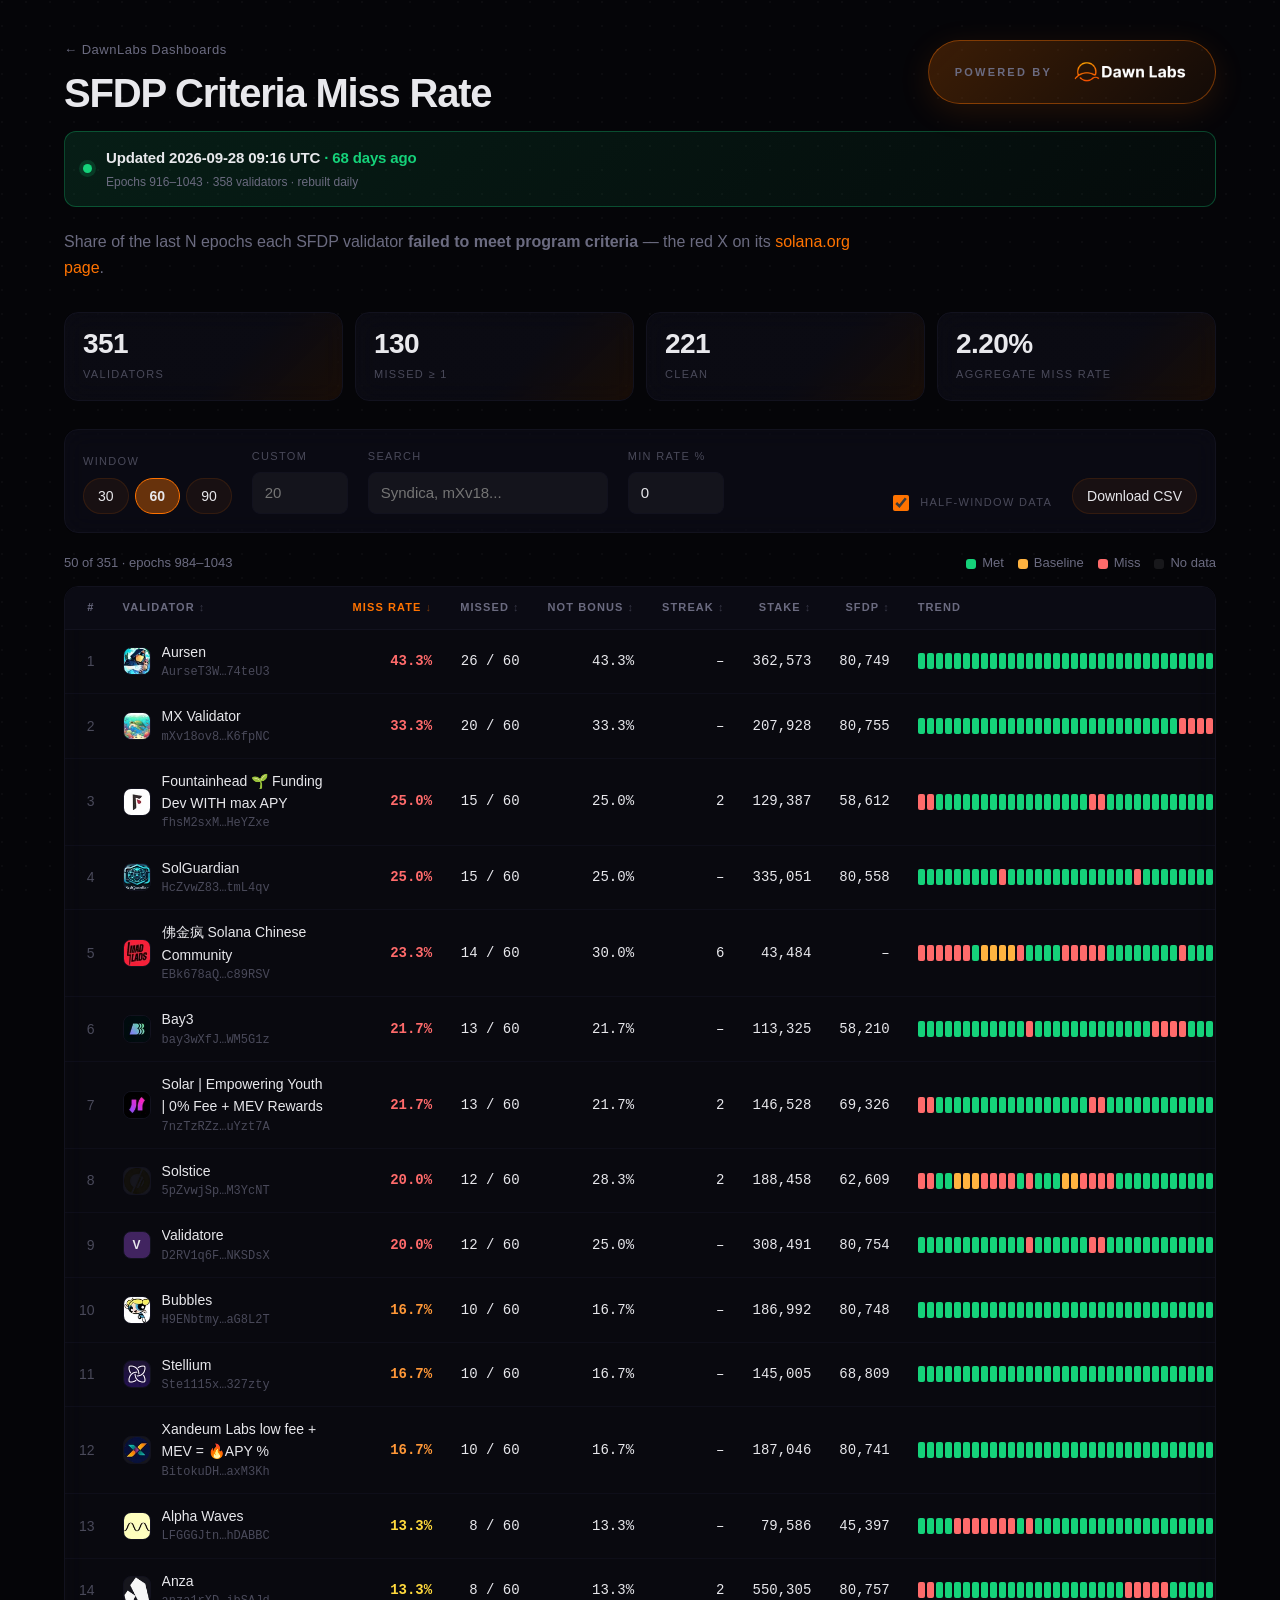
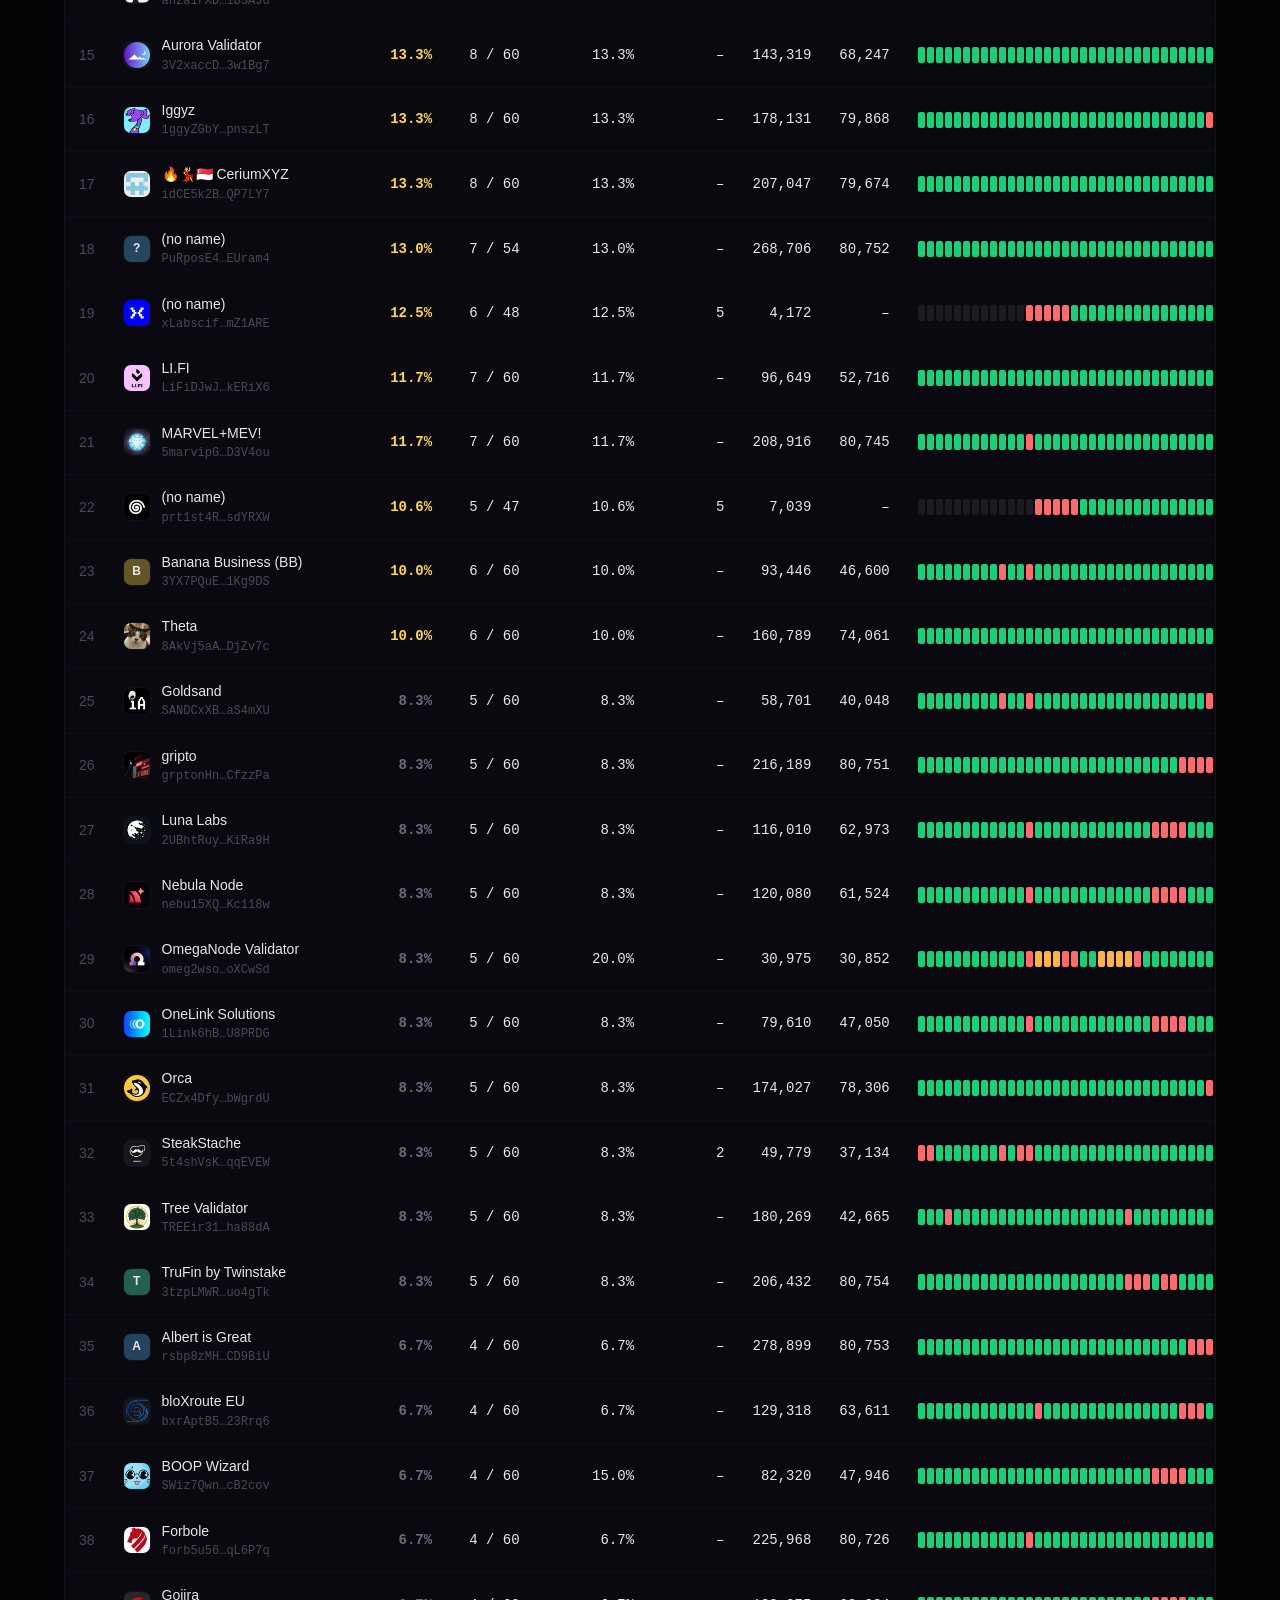
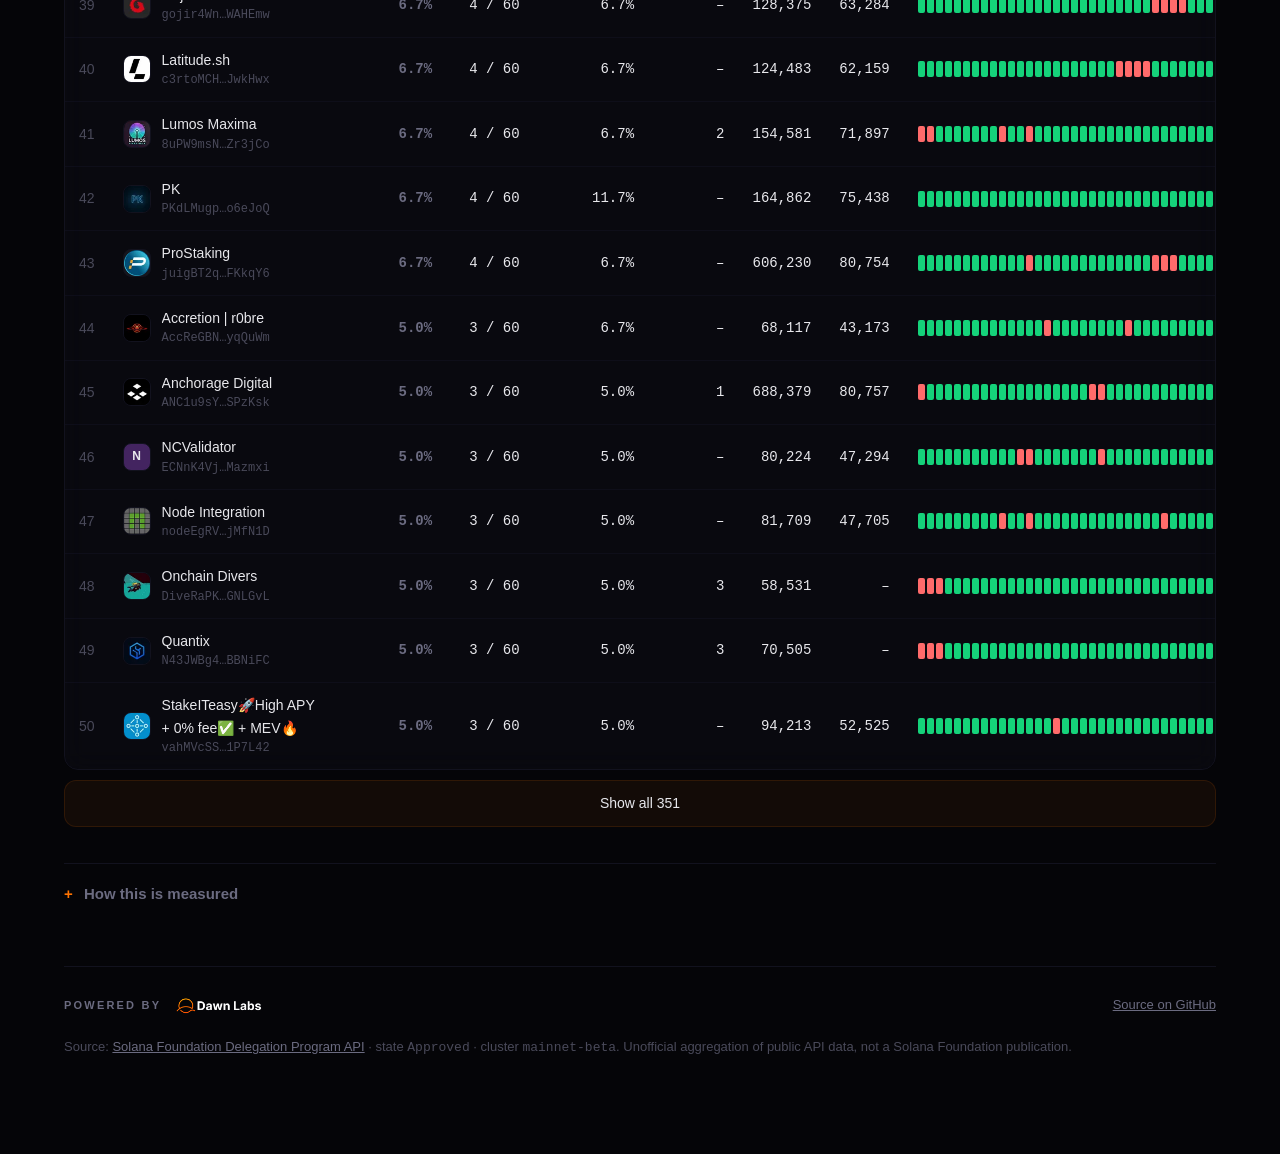
==== commit 8e251f05: "update dashboard data (2026-09-28)" ====
--- a/docs/criteria-miss/index.html
+++ b/docs/criteria-miss/index.html
@@ -1,7 +1,7 @@
 <!doctype html>
 <html lang="en">
 <head>
-<!-- build: 53d23e970d1c1551432450b9dce214834096a0b07bff2e3d5d08aa23a189d5d9 -->
+<!-- build: ac30aa9058d5a984ac42320402b4b3ef9d065a2359201b4fd9e5492e339d6658 -->
 <meta charset="utf-8">
 <meta name="viewport" content="width=device-width, initial-scale=1">
 <title>SFDP Criteria Miss Rate — Powered by DawnLabs</title>
@@ -28,8 +28,8 @@
 <div class="freshness">
   <span class="pulse" aria-hidden="true"></span>
   <div class="fresh-text">
-    <div class="fresh-main">Updated <time datetime="2026-09-27T08:51:39Z">2026-09-27 08:51 UTC</time><span class="fresh-age" id="freshage"></span></div>
-    <div class="fresh-sub">Epochs 915–1042 · 358 validators · rebuilt daily</div>
+    <div class="fresh-main">Updated <time datetime="2026-09-28T09:16:00Z">2026-09-28 09:16 UTC</time><span class="fresh-age" id="freshage"></span></div>
+    <div class="fresh-sub">Epochs 916–1043 · 358 validators · rebuilt daily</div>
   </div>
 </div>
 
@@ -132,7 +132,7 @@
 
 </footer>
 </div>
-<script>const DATA = {"dashboard":"criteria-miss","cluster":"mainnet-beta","participant_states":"Approved","window":{"start":915,"end":1042,"history":128},"state_codes":{"B":"Bonus","L":"Baseline","N":"None","H":"NoneHighThirdPartyStake"},"missing_code":"-","validators":[{"p":"2jS8AX38m8F9C5juToW1FmTufEbb1DfDzZJj9HSJcWwo","n":"0% Fees | Easy 2 Stake | Jito MEV","t":"Approved","k":100223,"f":53782,"s":"BBBBBBBBNBBNBBBBBBBBBBBBBBBBBBBBBBBBBBBBBBBBBBBBBBBBBBBBBBBBBBBBBBNNBBBBBBBBBBBBBBBBBBBBBBBBBBBBBBBBBBBBBBBBBBBBBBBBBBBBBBBBBBBB","i":1},{"p":"3KNGMiXwhy2CAWVNpLoUt25sNngFnX1mZpaiEeVccBA6","n":"01node","t":"Approved","k":57940,"f":39845,"s":"BBBBBBBBBBBBBBBBBBBBBBBBBBBBBBBBBNBBBBBBBBBBBBBBBBBBBBBBBBBBBBBBBBBBBBBBBBBBBBBBBBBBBBBBBBBBBBBBBBBBBBBBBBBBBBBBBBBBBBBBBBBBBBBB","i":1},{"p":"zeroT6PTAEjipvZuACTh1mbGCqTHgA6i1ped9DcuidX","n":"0base.vc 🇰🇷 | MEV 🔥","t":"Approved","k":167087,"f":21465,"s":"BBBNBBBBBBBBBBBBBBBBBBBBBBBBBBBBBBBBBBBBBBBBBBBBBBBBBBBBBBBBBBBBBBBBBBBBBBBBBBBBBBBBBBBBBBBBBBBBBBBBBBBBBBBBBBBBBBBBBBBBBBBBBBBB","i":1},{"p":"6NDen7aDi65apHo8m1Vea4nuS6LyjQeM6pDNqcW4Q5Pg","n":"0node.io","t":"Approved","k":124088,"f":61514,"s":"BBBBBBBBBBBBBBBBBBBBBBBBBBBBBBBBBBBBBBBBBBBBBBBBBBBBBBBBBBBBBBBBBBBBBBBBBBBBBBBBBBBBBBBBBBBBBBBBBBBBBBBBBBBBBBBBBBBBBBBBBBBBBBBB","i":1},{"p":"1KXvrkPXwkGF6NK1zyzVuJqbXfpenPVPP6hoiK9bsK3","n":"1000X.sh","t":"Approved","k":185360,"f":79331,"s":"BBBBBBBBBBBBBBBBBBBBBBBBBBBBBBBBBBBBBBBBBBBBBBBBBBBBBBBBBBBBBBBBBBBBBBBBBBBBBBBBBBBBBBBBBBBBBBBBBBBBBBBBBBBBBBBBBBBBBBBBBBBBBBBB","i":1},{"p":"11AMA4mnNbsrPQeuoNN7uiZVJZtqEzQHrTfa5vnbcjk","n":"11ama Validator","t":"Approved","k":168961,"f":76773,"s":"BBBBBBBBBBBBBBBBBBBBBBBBBBBBBBBBBBBBBBBBBBBBBLLBBNBBBBBBNBBBBBBBBBBBBBBBBBBBBBBBBBNBBBLLLNNNNBBBLLLLNBBBBBBBBBBBBBBBBBBBBBNBBBBB","i":1},{"p":"FyrwfMaomErzqrFUXMjCJ7mA4u81DsiDdrzC3MJD6d4j","n":"1dad | Solfege","t":"Approved","k":349409,"f":78570,"s":"BBBBBBBBBBBBBBBBBBBBBBBBBBBBBBBBBBBBBBBBBBBBBBBBBBBBBBBBBBBBBBBBBBBBBBBBBBBBBBBBBBBBBBBBBBBBBBBBBBBBBBBBBBBBBBBBBBBBBBBBBBBBBBBB","i":1},{"p":"Fy7RCjDdFLG8wLn7TBKbccaKwYX1FetdSoVDREdUHf5o","n":"3SDK","t":"Approved","k":79350,"f":46940,"s":"BBBBBBBBBBBBBBBBBBBBBBBBBBBBBBBBBBBBBBBBBBBBBBBBBBBBBBBBBBBBBBBBBBBBBBBBBBBBBBBBBBBBBBBBBBBBBBBBBBBBBBBBBBBBBBBBBBBBBBBBBBBBBBBB"},{"p":"9dH6wfdJVgnDcbCUjT8rkmejAzTnGQaFarmLfvBYXANK","n":"4CRYPTO","t":"Approved","k":105823,"f":55761,"s":"BBBBBBBBBBBBBBBBBBBBBBBBBBBBBBBBBBBBBBBBBBBBBBBBBBBBBBBBBBBBBBBBBBBBBBBBBBBBBBBBBBBBBBBBBBBBBBBBBBBBBBBBBBBBBBBBBBBBBBBBBBBBBBBB","i":1},{"p":"3Pfubj3ytkRxFAGwFb5vtacuZJUxko5Du39xie9MBXuC","n":"[NODERS]","t":"Approved","k":110821,"f":57432,"s":"BBBBBBBBBBBBBBBBBBBBBBBBBBBBBBBBBBBBBBBBBBBBBBBBBBBBBBBBBBBBBBBBBBBBBBBBBBBBBBBBBBBBBBBBBBBBBBBBBBBBBBBBBBBBBBBBBBBBBNBBBBBBBBBB","i":1},{"p":"Hj2jzpAp57KyM3SmnYwJbDVrQ8tTWizMon2hhzYzwxet","n":"A Unicorn Julia","t":"Approved","k":194339,"f":79434,"s":"BBBBBBBBBBBNBBBBBBBBBBBBBBBBBBBBBBBBBBBBBBBBBBBBBBBBBBBBBBBBBBBBBBBBBBBBBBBBBBBBBBBBBBBBBBBBBBBBBBBBBBBBBBBBBBBBBBBBBBBBBBBBBBBB","i":1},{"p":"BR1aTt4ZZUCwWJDkSYf1hqkYJjo7Mb7Ar8iVTkeSwUB8","n":"Abacus","t":"Approved","k":92665,"f":51078,"s":"BBBBBBBBBBBBBBBBBBBBBBBBBBBBBBBBBBBBBBBBBBBBBBBBBBBBBBBBBBBBBBBBBBBBBBBBBBBBBBBBBBBBBBBBBBBBBBBBBBBBBBBBBBBBBBBBBBBBBBBBBBBBBBBB","i":1},{"p":"ABREU5YkQcfpDZymoQ97iGUgQcfgjctWUUxEMfumiPdV","n":"ABREU Foundation","t":"Approved","k":76418,"f":46034,"s":"BBBBBBBBNBBBBBBBBBBBBBBBBBBBBBBBBBBBBBBBBBBBBBBBBBBBBBBBBBBBBBBBBBBBBBBBBBBBBBBBBBBBNBBBBBBBBBBBBBBBBBBBBBBBBBBBBBBBBBBBBBBBBBBB"},{"p":"3WDh9HgusCujDmXCVhophLrHvoKHQd1Sd4uFHz1Awo35","n":"Absolute Guard","t":"Approved","k":300548,"f":80552,"s":"BBBBBBBBBBBBBBBBBBBBBBBBBBBBBBBBBBBBBBBBBBBBBBBBBBBBBBBBBBBBBBBBBBBBBBBBBBBBBBBBBBBBBBBBBBBBBBBBBBBBBBBBBBBBBBBBBBBBBBBBBBBBBBBB","i":1},{"p":"AccReGBNBdUCEJ7ZyP231jw7uVJ3eF9u4cLBFAyqQuWm","n":"Accretion | r0bre","t":"Approved","k":68003,"f":43063,"s":"BBBBBBBBBBBBBNBBBBBBBBNBBBBBBBBBBBBBBBBBBBBBBBBBBBBBBBBBBLNLLLBBBBBBBBNBBBBBBBBBB---BBBBBBBBBBBBBLLLLNBBBBBBBBBBBBBBBBBBBBBBBBBB","i":1},{"p":"adramSYKBv1yHoZTub4kepcmF5LybPxwyJcsz4fpfi7","n":"Adrastea Validator","t":"Approved","k":263430,"f":80654,"s":"BBBBBBBBBBBBBBBBBBBBBBBBBBBBBBBBBBBBBBBBBBBBBBBBBBBBBBBBBBBBBBBBBBBBBBBBBBBBBBBBBBBBBBBBBBBBBBBBBBBBBBBBBBBBBBBBBBBBBBBBBBBBBBBB","i":1},{"p":"KAoSp3EudGqUBXv46tQoDwbZxSm3iXa9wM2aF4ySbJJ","n":"Aepalizage","t":"Approved","k":80425,"f":47331,"s":"BBBBBBBBBBBNBBBBBBBBBBBBBBBBBBBBBBBBBBBBBBBBBBBBBBBBBBBBBBBBBBBBBBBBBBBBBBBBBBBBBBBBBBBBBBBBBBBBBBBBBBBBBBBBBBBBBBBBBBBBBBBBBBBB","i":1},{"p":"EPFZFVrXuveEQar9LaEkt5kDRPMnbvK54qu5FwCxpkcy","n":"AiSol","t":"Approved","k":107157,"f":56259,"s":"BBBBBBBBBBBNBBBBBBBBBBBBBBBBBBBBBBBBBBBBBBBBBBBBBBBBBBBBBBBBBBBBBBBBBBBBBBBBBBBBBBBBBBBBBBBBBBBBBBBBBBBBBBBBBBBBBBBBBNBBBNBBBBBB","i":1},{"p":"rsbp8zMHbGCpLoRktmsjspYv77VcjxAzH1KxPCD9BiU","n":"Albert is Great","t":"Approved","k":278804,"f":80692,"s":"BBBBBBBBBBBBBBBBBBBBBBBBBBBBBNNNBBBBBBBBBBBBBBBBBBBBBBNBBBBBBBBBBBBBBBBBBBBBBBBBBBBBBBBBBBBBBBBBBBBBBBBBBBBBBBBBBBBBBBBBBBBBBBBB"},{"p":"ABC1U4cf9DZMwqy8ktEr4WJj8VHmVBQibbC57gEJthwY","n":"algo|stake","t":"Approved","k":232769,"f":80469,"s":"BBBBBBBBBBBBBBBBBBBBBBBBBBBBBBBBBBBBBBBBBBBBBBBBBBBBBBBBBBBBBBBBBBBBBBBBBBBBBBBBBBBBBBBBBBBBBBBBBBBBBBBBBBBBBBBBBBBBBBBBBBBBBBBB","i":1},{"p":"5zm9g3zgAPWzX3wmUB2JtTkcwCqe74NWsTmt5wLFwCKK","n":"Allied Validator","t":"Approved","k":100452,"f":52729,"s":"BBBBBBBBBBBBBBBBBBBBBBBBBBBBBBBBBBBBBBBBBBBBBBBBBBBBBBBBBBBBBBBBBBBBBBBBBBBBBBBBBBBBBBBBBBBBBBBBBBBBBBBBBBBBBBBBBBBBBBBBBBBBBBBB","i":1},{"p":"LFGGGJtnBLvq78DyMz1gTeedM6f8owck76qHThDABBC","n":"Alpha Waves","t":"Approved","k":93437,"f":21465,"s":"BBBNNNNNNNBNBBBBBBBBBBBBBBBBBBBBBBBBBBBBBBBBBBBBBBBBBBBBBBBBBBBBBBBBBBBBBBBBBBBBBBNNNBNNBNNBBBBBBBBBBBBBBBBLLLNNBBBBBBBBBBBBBBBB","i":1},{"p":"97jbhVBYcSmwGXjrx5PPWXucDsVBqwyoQ6rzP3B6eeMt","n":"anarcheuz","t":"Approved","k":197406,"f":80680,"s":"BBBBBBBBBBBBBBBBBBBBBBBBBBBBBBBBBBBBBBBBBBBBBBBBBBBBBBBBNBBBBBBBBBBBBBBBBBBBBBBBBBBBBBBBBBBBBBBBBBBBBBBBBBBBBBBBBBBBBBBBBBBBBBBB","i":1},{"p":"ANC1u9sY36q3mi2MyVhtz71un8yLgTsFBUuyLcSPzKsk","n":"Anchorage Digital","t":"Approved","k":748585,"f":80696,"s":"BBBBBBBBBBBBBBBBBBNNBBBBBBBBBBBBBBBBBBBBBBBBBBBBBBBBBBBBBBBBBBBBNBBBBBBBBBBBBBBBBBBBBBBBBBBBBBBBBBBBBBBBBBBBBBBBBBBBBBBBBBBBBBBB","i":1},{"p":"Av8EnYrPBnSJHK5e2wmTdnCpSy7nzmBgyFaUKSyLnBfe","n":"AndrewInUA","t":"Approved","k":116822,"f":58801,"s":"BBBBBBBBBBBBBBBBBBBBBBBBBBBBBBBBBBBBBBBBBBBBBBBBBBBBBBBBBBBBBBBBBBBBBBBBBBBBBBBBBBBBBBBBBBBBBBBBBBBBBBBBBBBBBBBBBBBBBBBBBBBBBBBB","i":1},{"p":"6Rk694kh1QTyQkirdb1uDZmS5xqG9bNaYtxx8d311Mr7","n":"Anode ⚡️ Beta","t":"Approved","k":91557,"f":50183,"s":"BBBBBBBBBBBBBBBBBBBBBBBBBBBBBBBBBBBBBBBBBBBBBBBBBBBBBBBBBBBBBBBBBBBBBBBBBBBBBBBBBBBBBBBBBBBBBBBBBBBBBBBBBBBBBBBBBBBBBBBBBBBBBBBB","i":1},{"p":"anza1rXDVhy1NfVNtsbT3kSBh2jgB1BGZUKuUibSAJd","n":"Anza","t":"Approved","k":550007,"f":80696,"s":"NBBBBBBBBBBBBBBBBBBBBBNNNNNBBBBBBBBBBBBBBBBBBBBBBBBBBBBBNBBBBBBBBBBBBBBBBBBBBBBBBBBBBBBBBBBBBBBBBBBBBBBBBBBBBBBBBBBBBBBBBBBBBBBB","i":1},{"p":"5VrW7YNBccVnhnZVmooCePdLFcs2UjfxRT3hoY9mN8Ec","n":"Appleyello","t":"Approved","k":267426,"f":0,"s":"BBNBBBBBBBBBBBBBBBBBBBBBBBBBBBBBBBBBBBBBBBBBBBBBBBBBBBBBBBBBBBBBBBBBBBBBBBBBBBBBBBBBBBBBBBBBBBBBBBBBBBBBBBBBBBBBBBBBBBBBBBBBBBBB"},{"p":"GwHH8ciFhR8vejWCqmg8FWZUCNtubPY2esALvy5tBvji","n":"ART3MIS.CLOUD ☘️","t":"Approved","k":214810,"f":79408,"s":"BBBBBBBBBBBBBBBBBBBBBBBBBBBBBBBBBBBBBBBBBBBBBBBBBBBBBBBBBBBBBBBBBBBBBBBBBBBBBBBBBBBBBBBBBBBBBBBBBBBBBBBBBBBBBBBBBBBBBBBBBBBBBBBB","i":1},{"p":"3V2xaccDpFib4DbTksdiveNDmiwpXBqSWyjSof3w1Bg7","n":"Aurora Validator","t":"Approved","k":143186,"f":68217,"s":"BBBBBBBBBBBBBBBBBBBBBBBBBBBBBBBBBBBBBBBBBNNNNNNNNBBBBBBBBBBBBBBBBBBBBBBBBBBBBBBBBBBBBBBBNNBBBBBBBBBBBBBBBBBBBBBBBBBBBBBBBBBBBBBB","i":1},{"p":"AurseT3W3tk1dATBWAXtWR6oubBgECqintfcvP74teU3","n":"Aursen","t":"Approved","k":362340,"f":80688,"s":"BBBBBBBBBBBBBBBBBBBBBBBBBBBBBBBBBNNNNNNNNNNNNNNNNNNNNNNNNNNNBBBBBBBBB-----------------------------------------------------------","i":1},{"p":"avnujiRNoSRe9PcET42DPKznyfYnb2LRaZAsqv6REZo","n":"AVNU","t":"Approved","k":144190,"f":68450,"s":"BBBBBBBBBBBBBBBBBBBBBBBBBBBBBBBBBBBBBBBBBBBBBBBBBBBBBBBBBBBBBBBBBBBBBBBBBBBBBBBBBBBBBBBBBBBBBBBBBBBBBNN-------------------------","i":1},{"p":"GHQsq6bAdgooi998uKhwdzFubsJ7R3SuhTE9gJ83gctU","n":"Axis","t":"Approved","k":205453,"f":78309,"s":"BBBBBBBBBBBBBBBBBBBBBBBBBBBBBBBBBBBBBBN-----------------------------------------------------------------------------------------","i":1},{"p":"3YX7PQuESmR2h95FDgjahEQjyCBhmY1Ts2MsrM1Kg9DS","n":"Banana Business (BB)","t":"Approved","k":84870,"f":38132,"s":"BBBBBBBBNBBNBBBBBBBBBBBBBBBBBBBBBBBNNBBBBBBBBBBBBBBBBBBNNBBBBBBNNNNNNNBBBBBBBBBBBBBBBBBBBBBBBBBBBBBBBBBBBBBBBBBBBBBBBBBBBBBBBBBB"},{"p":"bay3wXfJsu9ds1zQBoQQ4DUwFGs3NP6q4gca9WM5G1z","n":"Bay3","t":"Approved","k":113115,"f":58100,"s":"BBBBBBBBBBBNBBBBBBBBBBBBBNNNNBBBBNNNNNNNNBBBBBBBBBBBBBBBBBBBBBBNNBBBBBBBBBBBBBBBBBBBBBBBBBBBBBBBBBBBBBBBBBBBBBBBBBBBBBBBBBBBBBBB","i":1},{"p":"EydLxzdWfD434DDxZYXkTcajvK5VKH7p6CofEDCRUkJ4","n":"Bernardo Beacon","t":"Approved","k":157087,"f":72664,"s":"BBBBBBBBBBBBBBBBBBBBBBBBBBBBBBBBBBBBBBBBBBBBBBBBBBBBBBBBBBBBBBBBBBBBBBBBBBBBBBBBBBBBBBBBBBBBBBBBBBBBBBBBBBBBBBBBBBBBBBBBBBBBBBBB","i":1},{"p":"BSGMRbK97DcgLe4u4kfNQnmTVZGVnwdtKQBJqWRBTZxU","n":"Black Sea Gold","t":"Approved","k":159846,"f":73595,"s":"BBBBBBBBBBBBBBBBBBBBBBBBBBBBBBBBBBBBBBBBBBBBBBBBBBBBBBBBBBBBBBBBBBBBBBBBBBBBBBBBBBBBBBBBBBBBBBBBBBBBBBBBBBBBBBBBBBBBBBBBBBBBBBBB","i":1},{"p":"mD1afZhSisoXfJLT8nYwSFANqjr1KPoDUEpYTEfFX1e","n":"Block Parliament 🦉","t":"Approved","k":245729,"f":80614,"s":"BBBBBBBBBBBNBBBBBBBBBBBBBBBBBBBBBBBBBBBBBBBBBBBBBBBBBBBBBBBBBBBBBBBBBBBBBBBBBBBBBBBBBBBBBBBBBBBBBBBBBBBBBBBBBBBBBBBBBBBBBBBBBBBB","i":1},{"p":"7VZM7YHcX73TpGoXDeBu61g4QKC86GwAEnew8dA7Y2xn","n":"BLOCKSIZE","t":"Approved","k":247624,"f":80648,"s":"BBBBBBBBBBBBBBBBBBBBBBBBBBBBBBBBBBBBBBBBBBBBBBBBBBBBBBBBBBBBBBBBBBBBBBBBBBBBBBBBBBBBBBBBBBBBBBBBBBBBBBBBBBBBBBBBBBBBBBBBBBBBNBBB","i":1},{"p":"5fSQdv4zsAJNx6RKpGho6sL6rY6a8nziaqcmwaRJB9NE","n":"Blossom","t":"Approved","k":138558,"f":65406,"s":"BBBBBBBBBBBBBBBBBBBBBBBBBBBBBBBBBBBBBBBBBBBBBBBBBBBBBBBBBBBBBBBBBBBBBBBBBBBBBBBBBBBBBBBBBBBBBBBBBBBBBBBBBBBBBBBBBBBBBBBBBBBBBBBB","i":1},{"p":"bxrAptB5ZpZBhoLedJpoGWY5hBjjt3zvVBr2323Rrq6","n":"bloXroute EU","t":"Approved","k":129264,"f":63568,"s":"BBBBBBBBBBBBNBBBBBBBBBBBBBBBNNNBBBBBBBBBBBBBBBBBBBBBBBBBBBBBBBBBBBBBBBBBBBBBBBBBBBBBBBBBBBBBBBBBBBBBBBBBBBBBBBBBBBBBBBBBBBBBBBBB","i":1},{"p":"b1ueZK9bWTywN2587zsScyLTaH18wfRfN5W15XnkiqF","n":"Blue Sky","t":"Approved","k":140276,"f":67304,"s":"BBBBBBBBBBBBBBBBBBBBBBBBBBBBBBBBBBBBBBBBBBBBBBBBBBBBBBBBBBBBBBBBBBBBBBBBBBBBBBBBBBBBBBBBBBBBBBBBBBBBBBBBBBBBBBBBBBBBBBBBBBBBBBBB","i":1},{"p":"PAD9aPiKJGcbGxuVLbc8o4Vf65GPq3fJQ7PkHWuX6a8","n":"BlueLotus 👩‍💻","t":"Approved","k":153009,"f":69672,"s":"BBBBBBBBBBBBBBBBBBBBBBBBBBBBBBBBBBBBBBBBBBBBBNNBBBBBBBBBBBBBBBBBBBBBBBBBBBBBBBBBBBBBBBBBBBBBBBBBBBBBBBBBBBBBBBBBBBBBBBBBBBBBBBBB","i":1},{"p":"BoNKmNCGvoHS4CkKvYRnF21iEpUP827pZjhFGdA4t5as","n":"BONK","t":"Approved","k":282684,"f":80468,"s":"BBBBBBBBBBBBBBBBBBBBBBBBBBBBBBBBBBBBBBBBBBBBBBBBBBBBBBBBBBBBBBBBBBBBBBBBBBBBBBBBBBBBBBBBBBBBBBBBBBBBBBBBBBBBBBBBBBBBBBBBBBBBBBBB","i":1},{"p":"SWiz7QwnYPm61pWWUUkMhj4r5pZLP1SvYibdHcB2cov","n":"BOOP Wizard","t":"Approved","k":82210,"f":47938,"s":"BBBBBBBBBBBBBBBBBBBBBBBBBNNNNBBBBBBBBBBLLLLLBBBBBBBBBBBBBBBBBBBBBBBBBBBBBBBBBBBBBBBBBBBBBBBBBBBBBBBBBBBBBBBBBBBBBBBBBBBBBBBBBBBB","i":1},{"p":"icex1C6pnZxznQWiHZZANjGU8nZ8kNquFnjyY7XXrXE","n":"BrewlabsHQ","t":"Approved","k":248979,"f":80632,"s":"BBBBBBBBBBBBBBBBBBBBBBBBBBBBBBBBBBBBBBBBBBBBBBBBBBBBBBBBBBBBBBBBBBBBBBBBBBBBBBBBBBBBBBBBBBBBBBBBBBBBBBBBBBBBBBBBBBBBBBBBBBBBBBBB","i":1},{"p":"H9ENbtmy2tWFtAJNmpC8xQtbcr1NTp4FXLdphRaG8L2T","n":"Bubbles","t":"Approved","k":186912,"f":80687,"s":"BBBBBBBBBBBBBBBBBBBBBBBBBBBBBBBBBBBBBBBBBNNNNNNNBBBBBBBNNNBBBBBNBNNNNBBBBBBBBBBBBBBBBBBBBBBBBBBBBBBBBBBBBBBBBBBBBBBBBBBBBBBBBBBB","i":1},{"p":"DupN8puwoPdFo9EYm8AXemEn9cMsore1QmZzfPaxyUG4","n":"Buffalo Steve","t":"Approved","k":79039,"f":46867,"s":"BBBBBBBBBBBBBBBBBBBBBBBBBBBBBBBBBBBBBBBBBBBBBBBBBBBBBBBBBBBBBBBBBBBBBBBBBBBBBBBBBBBBBBBBBBBBBBBBBBBBBBBBBBBBBBBBBBBBBBBBBBBBBBNB","i":1},{"p":"3YVoK8UN62dyiPZnGBzBTkGdwsVmmK1MpRoLcxNRs9BE","n":"Calypso","t":"Approved","k":490004,"f":79593,"s":"BBBBBBBLLLNBNBBBBBBBBBBBBBBBBBBBBBBBBBBBBBBBBBBBBBBBBBBBBBBBBBBBBBBBBBBBBBBBBBBBBBBBBBBBBBBBBBBBBBBBBBBBBBBBBBBBBBBBBBBBBBBBLLLN","i":1},{"p":"capyS1jerxhFp1RehdWRG6kbWi8bnWF3fkEG2RGLsQf","n":"capy","t":"Approved","k":161942,"f":74442,"s":"BBBBBBBBBBBBBBBBBBBBBBBBBBBBBBBBBBBBBBBBBBBBBBBBBBBBBNNBBBBBBBBBBBBBBBBBBBBBBBBBBBBBBBBBBBBBBBBBBBBBBBBBBBBBBBBBBBBBBBBBBBBBBBBN"},{"p":"BNtHBLo1L2vAG7PBQ6mJvWz7GqVPxBnioXsY2Gjtubrg","n":"CatalystX - Innovation OnChain","t":"Approved","k":222008,"f":80333,"s":"BBBBBBBBBBBNBBBBBBBBBBBBBBBBBBBBBBBBBBBBBBBBBBBBBBBBBBBBBBBBBBBBBBBBBBBBBBBBBBBBBBBBBBBBBBBBBBBBBBBBBBBBBBBBBBBBBBBBBBBBBBBBBBBB","i":1},{"p":"6YY2VS44RP1sBosdEsvSaiw7gETDNx3tmg5mM5wHpTqM","n":"Cavey Cool","t":"Approved","k":809525,"f":80695,"s":"NBBBBBBBBBBBBBBBBBBB------------------------------------------------------------------------------------------------------------","i":1},{"p":"5essVpBYvocZkQnkrWsMDfRPwtp4BeihJRaweKLR4dRn","n":"Certora Validator","t":"Approved","k":1037023,"f":0,"s":"HHHHHHHHNHHNHHHHHHHHHHHHHBBBBBBBBBBBBBBBBBBBBBBBBBBBBBBBBBBBBBBBBBBBBBBBBBBBBBBBBBBBBBBBBBBBBBBBBBBBBBBBBBBBBBBBBBBBBBBBBBBBBBBB","i":1},{"p":"chdvWr6T14nqGRFD37KY36dsvhkCtDaufW5rpu3AfHe","n":"CH Dev","t":"Approved","k":94262,"f":51611,"s":"BBBBBBBBBBBBBBBBBBBBBBBBBBBBBBBBBBBBBBBBBBBBBBBBBBBBBBBBBBBBBBBBBBBBBBBBBBBBBBBBBBBBBBBBBBBBBBBBBBBBBBBBBBBBBBBBBBBBBBBBBBBBBBBB","i":1},{"p":"2mMGsb5uy1Q4Dvezr8HK2E8SJoChcb2X7b61tJPaVHHd","n":"Chainflow","t":"Approved","k":602553,"f":80693,"s":"BBBBBBBBBBBBBBBBBBBBBBBBBNNBBBBBBBBBBBBBBBBBBBBBBBBBBBBBBBBBBBBNNNNNNNBBBBBBBBBBBBBBBBBBBBBBBBBBBBBBBBBBBBBBBBBBBBBBBBBBBBBBBBBB"},{"p":"3RXKQBRv7xKTQeNdLSPhCiD4QcUfxEQ12rtgUkMf5LnS","n":"Chainode Tech \u0026 MEV(0% Fee)","t":"Approved","k":397488,"f":80660,"s":"BBBBBBBBBBBBBBBBBBBBBBBBBBBBBBBBBBBBBBBBBBBBBBBBBBBBBBBBBBBBBBBBBBBBBBBBBBBBBBBBBBBBBBBBBNBBBBBBBBBBBBBBBBBBBBBBBBBBBBBBBBBBBBBB","i":1},{"p":"chrtyETASKQhsndRM9pr6qC3gAHG5MuRwCgXSNVqnJL","n":"Charity Soul","t":"Approved","k":115423,"f":59034,"s":"BBBBBBBBBBBBBBBBBBBBBBBBBBBBBBBBBBBBBBBBBBBBBBBBBBBBBBBBBBBBBBBBBBBBBBBBBBBBBBBBBBBBBBBBBBBBBBBBBBBBBBBBBBBBBBBBBBBBBBBBBBBBBBBB","i":1},{"p":"chopskqnudaeCTENWzUjfFCBSLcxprqbdMoCAucAwfb","n":"Choplet Studios","t":"Approved","k":117431,"f":59730,"s":"BBBBBBBBBBBBBBBBBBBBBBBBBBBBBBBBBBBBBBBBBBBBBBBBBBBBBBBBBBBBBBBBBBBBBBBBBBBBBBBBBBBBBBBBBBBBBBBBBBBBBBBBBBBBBBBBBBBBBBBBBBBBBBBB","i":1},{"p":"CtzN7ysR5rX69qd168Aosbuc83mPozhi81bEHbG7ecNP","n":"Citizen Node","t":"Approved","k":117002,"f":59487,"s":"BBBBBBBBBBBBBBBBBBBBBBBBBBBBBBBBBBBBBBBBBBBBBBBBBBBBBBBBBBBBBBBBBBBBBBBBBBBBBBBBBBBBBBBBBBBBBBBBBBBBBBBBBBBBBBBBBBBBBBBBBBBBBBBB","i":1},{"p":"CARBN9PY1Qej1aCg4885pfoYH8EHfjWuMy59pVa48ky","n":"Cloak","t":"Approved","k":83574,"f":48026,"s":"BBBBBBBNBBBBBBBBBBBBBBBBBBBBBBBBBBBBBBBBBBBBBBBBBBBBBBBBBBBBBBBBBBBBBBBBBBBBBBBBBBBBBBBBBBBBBBBBBBBBBBBBBBBBBBBBBBBBBBBBBBBBBBBB","i":1},{"p":"DViARWAWKkxAzp4UCgbw5B9pLSrBY3PaztFErcwgVUKX","n":"Code-Breader","t":"Approved","k":222591,"f":79353,"s":"BBBBBBBBBBBNBBBBBBBBBBBBBBBBBBBBBBBBBBBBBBBBBBBBBBBBBBBBBBBBBBBBBBBBBBBBBBBBBBBBBBBBBBBBBBBBBBBBBBBBBBBBBBBBBBBBBBBBBBBBBBBBBBBB","i":1},{"p":"CTDGxTK789ZvhgyHZHtSnxTtysbyY1mrywXEJiYYqXxC","n":"Cointelegraph Decentralization Guardians","t":"Approved","k":144068,"f":68987,"s":"BBBBBBBBBBBBBBBBBBBBBBBBBBBBBBBBBBBBBBBBBBBBBBBBBBBBBBBBBBBBBBBBBBBBBBBBBBBBBBBBBBBBBBBBBBBBBBBBBBBBBBBBBBBBBBBBBBBBBBBBBBBBBBBB","i":1},{"p":"CVRr5oHCAAooVbYze7CvXtRp4FUtkMCSqBZU7MVu8v8e","n":"Coverlet+MEV | 0% ALL FEES ✅","t":"Approved","k":171797,"f":77183,"s":"BBBBBBBBBBBBBBBBBBBBBBBBBBBBBBBBBBBBBBBBBBBBBBBBBBBBBBBBBBBBBBBBBBBBBBBBBBBBBBBBBBBBBBBBBBBBBBBBBBBBBBBBBBBBBBBBBBBBBBBBBBBBBBBB","i":1},{"p":"E9hD3ikumJx1GVswDjnpCt6Uu4WG5mz1PDWCqdE5uhmo","n":"cp0x_by_STAKRspace","t":"Approved","k":120383,"f":60616,"s":"BBBBBBBBBBBBBBBBBBBBBBBBBBBBBBBBBBBBBBBBBBBBBBBBBBBBBBBBBBBBBBBBBBBBBBBBBBBBBBBBBBBBBBBBBBBBBBBBBBBNBBBBBBBBNBBBBBBBBBBBBBBBBBBB","i":1},{"p":"AdSHK6vpQnwHRSw7jXUwjMEytmhFwnynZSENhvpAxL1y","n":"crypto-jack-sparrow","t":"Approved","k":32956,"f":31532,"s":"BBBBBBBBBBBBBBBBBLLLLNBBBBBBBBBBBBBBBBBBBBBBBBBBBBBBBBBBBBBBBBBBBBBBBBBBBBBBBBBBBBBBBBBBBBBBBBBBBBBBBBBBBBBBBBBBBBBBBBBBBBBBBBBB","i":1},{"p":"CTwsruptUccEtZGNxBDbuusHYxkBX3P6ndrxVjSG213y","n":"CryptoVik","t":"Approved","k":137227,"f":65248,"s":"BBBBBBBBBBBBBBBBBBBBBBBBBBBBBBBBBBBBBBBBBBBBBBBBBBBBBBBBBBBBBBBBBBBBBBBBBBBBBBBBBBBBBBBBBBBBBBBBBBBBBBBBBBBBBBBBBBBBBBBBBBBBBBBB","i":1},{"p":"cybi55ebub37HZW9YmRaLh59Lh3kqaLTsEBQwW6vFkC","n":"CyberAlex 👑 MEV","t":"Approved","k":128905,"f":60797,"s":"BBBBBBBBBBBBBBBBBBBBBBBBBBBBBBBBBBBBBBBBBBBBBBBBBBBBBBBBBBBBBBBBBBBBBBBBBBBBBBBBBBBBBBBBBBBBBBBBBBBBBBBBBBBBBBBBBBBBBBBBBBBBBBBB","i":1},{"p":"HMWXfjaeSHhww1wvdBhqhHVP9v96mFB4LJ9xP2MXbDGH","n":"CyberVillage","t":"Approved","k":91662,"f":50754,"s":"BBBBBBBBBBBBBBBBBBBBBBBBBBBBBBBBBBBBBBBBBBBBBBBBBBBBBBBBBBBBBBBBBBBBBBBBBBBBBBBBBBBBBBBBBBBBBBBBBBBBBBBBBBBBBBBBBBBBBBBBBBBBBBBB","i":1},{"p":"5aD6KB8g4MPt3xJafmMmun86hHMDnoFiGbd5gYiMFZw7","n":"Daiko","t":"Approved","k":191045,"f":79881,"s":"BBBBBBBBBBBBBBBBBBBBBBBBBBBBBBBBBBBBBBBBBBBBBBBBBBBBBBBBBBBBBBBBBBBBBBBBBBBBBBBBBBBBBBBBBBBBBBBBBBBBBBBBBBBBBBBBBBBBBBBBBBBBBBBB","i":1},{"p":"5ghoFEVrsXeAPB6SUmBpZ2xq3KvHEjNMeSaBnxEBXkHV","n":"DarkTower","t":"Approved","k":101537,"f":53989,"s":"BBBBBBBBBBBBBBBBBBBBBBBLBLBBBBBBBBBBBBBBBBBBBBBBBBBBBBBBBBBBBBBBBBBBBBBBBBBBBBBBBBBBBBBBBBBBBBBBBBBBBBBBBBBBBBBBBBBBBBBBBBBBBBBB","i":1},{"p":"7CR6whiYULVf1Knj4J5PxUS37opdk8UAx2WnDzBQKiVe","n":"DataHive AI | Missions","t":"Approved","k":95331,"f":52169,"s":"BBBBBBBBBBBBBBBBBBBBBBBBBBBBBBBBBBBBBBBBBBBBBBBBBBBBBBBBBBBBBBBBBBBBBBBBBBBBBBBBBBBBBBBBBBBBBBBBBBBBBBBBBBBBBBBBBBBBBBBBBBBBBBBB","i":1},{"p":"4k6wgP5WPBKQpsFGtzuXNrjcTE2fKWLj17nDvFeG5zSF","n":"Dawn Labs","t":"Approved","k":319718,"f":80481,"s":"BBBBBBBBBBBBBBBBBBBBBBBBBBBBBBBBBBBBBBBBBBBBBBBBBBBBBBBBBBBBBBBBBBBBBBBBBBBBBBBBBBBBBBBBBBBBBBBBBBBBBBBBBBBBBBBBBBBBBBBBBBBBBBBB","i":1},{"p":"dcntruDNP5SEcGV4RxnsqXFURdDZGT3DTQv68Q8H7Vu","n":"Decentra","t":"Approved","k":202295,"f":80480,"s":"BBBBBBBBBBBBBBBBBBBBBBBBBBBBBBBBBBBBBBBBBBBBBBBBBBBBBBBBBBBBBBBBBBBBBBBBBBBBBBBBBBBBBBBBBBBBBBBBBBBBBBBBBBBBBBBBBBBBBBBBBBBBBBBB","i":1},{"p":"dmMwc4RazLHkvDZYrWAfbHQ6cViAvNa5szCJKaiun8S","n":"Ded Monkes","t":"Approved","k":114498,"f":58753,"s":"BBBBBBBBBBBBBBBBBBBBBBBBBBBBBBBBBBBBBBBBBBBBBBBBBBBBBBBBBBBBBBBBBBBBBBBBBBBBBBBBBBBBBBBBBBBBBBBBBBBBBNBBBBBBBBBBBBBBBBBBBBBBBBBB","i":1},{"p":"pitch9cMruwjDtAnisNS4mwZUPhMsBztNEGu2weMg55","n":"DePitch Academy","t":"Approved","k":94488,"f":52072,"s":"BBBBBBBBBBBBBBBBBBBBBBBBBBBBBBB--BBBBBBBBBBBBBBBBBBBBBBBBBBBBBBBBBBBBBBBBBBBBBBBBBBBBBBBBBBBBBBBBBBBBBBBBBBBBBBBBBBBBBBBBBBBBBBB","i":1},{"p":"DCKyEmMENQMtLXgbmUoHRmgP9XdJ9HsR5WxrKnSDCzKA","n":"Dicky","t":"Approved","k":95816,"f":52638,"s":"BBBBBBBBBBBBBBBBBBBBBBBBBBBBBBBBBBBBBBBBBBBBBBBBBBBBBBBBBBBBBBBBBBBBBBBBBBBBBBBBBBBBBBBBBBBBBBBBBBBBBBBBBBBBBBBBBBBBBBBBBBBBBBBB","i":1},{"p":"CpNnGGhgVATJAbzHUXdrcGfpPiGuZyPka4QUmH7YgavX","n":"DICS - Degen Infrastructure Core Services","t":"Approved","k":134153,"f":64644,"s":"BBBBBBBBBBBBBBBBBBBBBBBBBBBBBBBBBBBBBBBBBBBBBBBBBBBBBBBBBBBBBBBBBBBBBBBBBBBBBBBBBBBBBBBBBBBBBBBBBBBBBBBBBBBBBBBBBBBBBBBBBBBBBBBB","i":1},{"p":"AfZTWYoFQbzqCMmUBTD7XwxFvjob1FVyCvkaXRryxtKc","n":"Digital Energy","t":"Approved","k":300804,"f":80628,"s":"BBBBBBBBBBBBBBBBBBBBBBBBBBBBBBBBBBBBBBBBBBBBBBBBBBBBBBBBBBBBBBBBBBBBBBBBBBBBBBBBBBBBBBBBBBBBBBBBBBBBBBBBBBBBBBBBBBBBBBBBBBBBBNBB","i":1},{"p":"Diman2GphWLwECE3swjrAEAJniezpYLxK1edUydiDZau","n":"diman","t":"Approved","k":337125,"f":80697,"s":"BBBBBBBBBBBNBBBBBBBBBBBBBBBBBBBBBBBBBBBBBBBBBBBBBBBBBBBBBBBBBBBBBBBBBBBBBBBBBBBBBBBBBBBBBBBBBBBBBBBBBBBBBBBBBBBBBBBBBBBBBBBBBBBB","i":1},{"p":"3BeharBd3j4sKQp7Qze27JLQLd9AEEwGTX9TC7dXYSNw","n":"Dragon Trust Stake","t":"Approved","k":82840,"f":48150,"s":"BBBBBBBBBBBBBBBBBBBNBBBBBBBBBBBBBBBBBBBBBBBBBBBBBBBBBBBBBBBBBBBBBBBBBBBBBBBBBBBBBBBBBBBBBBBBBBBBBBBBBBBBBBBBBBBBBBBBBBBBBBBBBBBB","i":1},{"p":"ExCHWgfeJyKRzpfryiQn4W6aYaWhbSAEnsoUnBGNqjWD","n":"DSM-01","t":"Approved","k":101752,"f":54461,"s":"BBBBBBBBBBBBBBBBBBBBBBBBBBBBBBBBBBBBBBBBBBBBBBBBBBBBBBBBBBBBBBBBBBBBBBBBBBBBBBBBBBBBBBBBBBBBBBBBBBBBBBBBBBBBBBBBBBBBBBBBBBBBBBBB","i":1},{"p":"dst2u7mXMyDvb14cSErRNA1mxH1d5VXbSXgZ3DKE9xH","n":"Dust Eleven","t":"Approved","k":94649,"f":51901,"s":"BBBBBBBBBBBBBBBBBBBBBBBBBBBBBBBBBBBBBBBBBBBBBBBBBBBBBBBBBBBBBBBBBBBBBBBBBBBBBBBBBBBBBBBBBBBBBBBBBBBBBBBBBBBBBBBBBBBBBBBBBBBBBBBB","i":1},{"p":"FjYEr2UCeFzNfAKiFrbhG34Zv8LxbmfHYAFhAfc7SLQL","n":"Easytoken.me","t":"Approved","k":120489,"f":56590,"s":"BBBBBBBBBBBBBBBBBBBBBBBBBBBBBBBBBBBBBBBBBBBBBBBBBBBBBBBBBBBBBBBBBBBBBBBBBBBBBBBBBBBBBBBBBBBBBBBBBBBBBBBBBBBBBBBBBBBBBBBBBBBBBBBB","i":1},{"p":"EATpCzQNs8BzZh1mx1hXMAJm3o1MLXakTXr4UEmcsY7f","n":"EAT TRIBE","t":"Approved","k":64907,"f":37411,"s":"BBBBBBBBBBBBNBBBBBBBBBBBBBBBBBBBBBBBBBBBBBBBBBBBBBBBBBBBBBBBBBBBBBBBBBBBBBBBBBBBBBBBBBBBBBBBBBBBBBBBBBBBBBBBBBBBBBBBBBBBBBBBBBBB","i":1},{"p":"nateKhsYkrVc992UuTfAhEEFQqr2zQfpGg9RafNkxdC","n":"Epoch.Day","t":"Approved","k":103667,"f":55111,"s":"BBBBBBBBBBBBBBBBBBBBBBBBBBBBBBBBBBBBBBBBBBBBBBBBBBBBBBBBBBBBBBBBBBBBBBBBBBBBBBBBBBBBBBBBBBBBBBBBBBBBBBBBNBBBBBBBBBBBBBBBBBBBBBBB","i":1},{"p":"2Eq6YD8P8QXTeoz9h6JHjgZ55t8RSxNdx4waMDCoPmQU","n":"EvasMainnet","t":"Approved","k":94031,"f":41272,"s":"BBBBBBBBBBBBBBBBBBBBBBBBBBBBBBBBBBNBBBBBBBBBBBBBBBBBBBBBBBBBBBBBBBBBBBBBBBBBBBBBBBBBBBBBBBBBBBBBBBBBBBBBBBBBBBBBBBBBBBBBBBBBBBBB","i":1},{"p":"FphFJA451qptiGyCeCN3xvrDi8cApGAnyR5vw2KxxQ1q","n":"ex1arey","t":"Approved","k":81559,"f":47707,"s":"BBBBBBBBBBBNBBBBBBBBBBBBBBBBBBBBBBBBBBBBBBBBBBBBBBBBBBBBBBBBBBBBBBBBBBBBBBBBBBBBBBBBBBBBBBBBBBBBBBBBBBBBBBBBBBBBBBBBBBBBBBBBBBBB","i":1},{"p":"mineL1YNwcRnxN93B2sX6q22R11WfRqxnY4NBV8KfFY","n":"Exo Tech","t":"Approved","k":577950,"f":80467,"s":"BBBBBBBBBBBNBBBBBBBBBBBBBBBBBBBBBBBBBBBBBBBBBBBBBBBBBBBBBBBBBBBBBBBBBBBBBBBBBBBBBBBBBBBBBBBBBBBBBBBBBBBBBBBBBBBBBBBBBBBBBBBBBBBB","i":1},{"p":"eyeYaqg9e2L6xw7YwsSLm27eWJfhLNAm6ETQm8TXNoK","n":"Eyenotion","t":"Approved","k":109625,"f":56727,"s":"BBBBBBBBBBBBBBBBBBBBBBBBBBBBBBBBBBBBBBBBBBBBBBBBBBBBBBBBBBBBBBBBBBBBBBBBBBBBBBBBBBBBBBBBBBBBBBBBBBBBBBBBBBBBBBBBBBBBBBBBBBBBBBBB"},{"p":"FoXyHJXdQGK2eHoTjSAzHq4hzxWdJvpGgyzrtPS9eAk","n":"Famous Foxes","t":"Approved","k":80674,"f":47448,"s":"BBBBBBBBBBBNBBBBBBBBBBBBBBBBBBBBBBBBBBBBBBBBBBBBBBBBBBBBBBBBBBBBBBBBBBBBBBBBBBBBBBBBBBBBBBBBBBBBBBBBBBBBBBBBBBBBBBBBBBBBBBBBBBBB","i":1},{"p":"6qwYjs5vCSEKaTMBbHinnW8fvdGj1r8cpzPoAV1EHKsw","n":"Fast Runner","t":"Approved","k":135583,"f":64659,"s":"BBBBBBBBBBBBBBBBBBBBBBBBBBBBBBBBBBBBBBBBBBBBBBBBBBBBBBBBBBBBBBBBBBBBBBBBBBBBBBBBBBBBBBBBBBBBBBBBBBBBBBBBBBBBBBBBBBBBBBBBBBBBBBBB","i":1},{"p":"HVXXmNKkmDZbZwj74iL2Y9Wu4SyrchBoxAfFYVAktLrG","n":"fat tails lab","t":"Approved","k":167880,"f":76003,"s":"BBBBBBBBBBBBBBBBBBBBBBBBBBBBBBBBBBBBBBBBBBBBBBBBBBBBBBBBBBBBBBBBBBBBBBBBBBBBBBBBBBBBBBBBBBBBBBBBBBBBBBBBBBBBBBBBBBBBBBBBBBBBBBBB","i":1},{"p":"fdzip81euDS8jEZHx5H1mn27zGVMLzkgpQuzYRBfBYG","n":"fd1.zip 📦","t":"Approved","k":190166,"f":80662,"s":"BBBBBBBBBBBBBBBBBBBBBBBBBBBBBBBBBBBBBBBBBBBBBBBBBBBBBBBBBBBBBBBBBBBBBBBBBBBBBBBBBBBBBBBBBBBBBBBBBBBBBBBBBBBBBBBBBBBBBBBBBNBBBBBB","i":1},{"p":"dxa6QFqLcByyHykLCAW5tv1VYNVQFV3v6oovM2h8inH","n":"Fidelity Center for Applied Technology (FCAT®)","t":"Approved","k":187926,"f":80662,"s":"BBBBBBBBBBBBBBBBBBBBBBBBBBBBBBBBBBBBBBBBBBBBBBBBBBBBBBBBBBBBBBBBBBBBBBBBBBBBBBBBBBBBBBBBBBBBBBBBBBBBBBBBBBBBBBBBBB--------------","i":1},{"p":"BhNnboEZb3mKkVADMH11cYGWCqefAfmhzx5rU4eRTKGY","n":"Firstset","t":"Approved","k":104570,"f":55350,"s":"BBBBBBBBBBBBBBBBBBBBBBBBBBBBBBBBBBBBBBBBBBBBBBBBBBBBBBBBBBBBBBBBBBBBBBBBBBBBBBBBBBBBBBBBBBBBBBBBBBBBBBBBBBBBBBBBBBBBBBBBBBBBBBBB","i":1},{"p":"forb5u56XgvzxiKfRt4FVNFQKJrd2LWAfNCsCqL6P7q","n":"Forbole","t":"Approved","k":225883,"f":80665,"s":"BBBBBBBBBBBNBBBBBBBBBBBBBBBBBBBBBBBBBBBBBBBBBBNNBBBBBBBBBNBNNNNNNNNNNNBBBBBBBBBBBBBBBBBBBBBBBBBBBBBBLLNNNBBBBBBBBBBBBBBBBBBBBBBB","i":1},{"p":"fhsM2sxME8cHrrk3qvtMsRRDv5AoLFja7NjNnHeYZxe","n":"Fountainhead 🌱 Funding Dev WITH max APY","t":"Approved","k":120863,"f":50199,"s":"NBBBBBBBBBBBBBBBBBNNBBBBBBBBBBBBBNBBBBBBNNNNNNNNNNBBBBBBBBBBBBBBBBBBBBBBBBBBBBBBBBBBBBBBBBBBBBBBBBBBBBBBBBBBBBBBBBBBBBBBBBBBBBBB","i":1},{"p":"G4GT8z4AKWNoy3x6nuzxW83UfFXLXzrwn7DZQt4GvWdU","n":"FREEZZ","t":"Approved","k":99200,"f":53376,"s":"BBBBBBBBBBBBBBBBBBBBBBBBBBBBBBBBBBBBBBBBBBBBBBBBBBBBBBBBBBBBBBBBBBBBBBBBBBBBBBBBBBBBBBBBBBBBBBBBBBBBBBBBBBBBBBBBBBBBBBBBBBBBBBBB","i":1},{"p":"BPKAfGkkzF5u1QRjjB1nWYYbPMUCMPJe1xZPmwEMNMCT","n":"GateOmega | SolCircl.app","t":"Approved","k":168497,"f":76113,"s":"BBBBBBBBBBBBBBBBBBBBBBBBBBBBBBBBBBBBBBBBBBBBBBBBBBBBBBBBBBBBBBBBBBBBBBBBBBBBBBBBBBBBBBBBBBBBBBBBBBBBBBBBBBBBBBBBBBBBBBBBBBBBBBBB","i":1},{"p":"3Rv6ZVGUuRczP76322LyhTTYw2iM4avV4B5xFJocQJer","n":"Gaxx Validator","t":"Approved","k":91476,"f":49997,"s":"BBBBBBBBBBBBBBBBBBBBBBBBBBBBBBBBBBBBBBBBBBBBBBBBBBBBBBBBBBBBBBBBBBBBBBBBBBBBBBBBBBBBBBBBBBBBBBBBBBBBBBBBBBBBBBBBBBBBBBBBBBBBBBBB","i":1},{"p":"7HMHSdQkjDwz9Q5zAhEy83uzW3XHJchjdpMYapKXcKt5","n":"GERSIA","t":"Approved","k":79043,"f":45717,"s":"BBBBBBBBBBBBBBBBBBBBBBBBBBBBBBBBBBBBBBBBBBBBBBBBBBBBBBBBBBBBBBBBBBBBBBBBBBBBBBBBBBBBBBBBBBBBBBBBBBBBBBBBBBBBBBBBBBBBBBBBBBBBBBBB","i":1},{"p":"3cZSHGfNdaULpFAvGbWbxpVwzXB4gHdk8NFucPNR5pgA","n":"Ghost","t":"Approved","k":632898,"f":80670,"s":"BBBBBBBBBBBBBBBBBBBBBBBBBBBBBBBBBBBBBBBBBBBBBBBBBBBBBBBBBBBBBBBBBBBBBBBBBBBBBBBBBBBBBBBBBBBBBBBBBBBBBBBBBBBBBBBBBBBBBBBBBBBBBBBB","i":1},{"p":"G1eAmANVWf6ZeoxG4aMbS1APauyEDHqLxHFytzk5hZqN","n":"Gleam","t":"Approved","k":105147,"f":55601,"s":"BBBBBBBBBBBBBBBBBBBBBBBBBBBBBBBBBBBBBBBBBBBBBBBBBBBBBBBBBBBBBBBBBBBBBBBBBBBBBBBBBBBBBBBBBBBBBBBBBBBBBBBBBBBBBBBBBBBBBBBBBBBBBBBB","i":1},{"p":"4W3jdXyqhLCjzA3Liu8ZNjViwrc6N9YjSB7obbxfjcKE","n":"Glory to Ukraine","t":"Approved","k":84661,"f":48555,"s":"BBBBBBBBBBBBBBBBBBBBBBBBBBBBBBBBBBBBBBBBBBBBBBBBBBBBBBBBBBBBBBBBBBBBBBBBBBBBBBBBBBBBBBBBBBBBBBBBBBBBBBBBBBBBBBBBBBBBBBBBBBBBBBBB","i":1},{"p":"gojir4WnhS7VS1JdbnanJMzaMfr4UD7KeX1ixWAHEmw","n":"Gojira","t":"Approved","k":128393,"f":63402,"s":"BBBBBBBBBBBBBBBBBBBBBBBBBNNNNBBBBBBBBBBBBBBBBBBBBBBBBBBBBBBBBBBBBBBBBBBBBBBBBBBBBBBBBBBBBBBBBBBBBBBBBBBBNNNBBBBBBBBBBBBBBBBBBBBB","i":1},{"p":"9PRr9k87HjjdLMRkxtxygidjxVta9VQ1kAsqgLBWXKdQ","n":"Golden Tower Staking","t":"Approved","k":127333,"f":62724,"s":"BBBBBBBBNBBNBBBBBBBBBBBBBBBBBBBBBBBBBBBBBBBBBBBBBBBBBBBBBBBBBBBBBBBBBBBBBBBBBBBBBBBBBBBBBBBBBBBBBBBBBBBBBBBBBBBBBBBBBBBBBBBBBBBB","i":1},{"p":"SANDCxXBbQhvbUqNtiLqKdFEY1uQhVo1UgUACaS4mXU","n":"Goldsand","t":"Approved","k":58614,"f":39965,"s":"BBBBBBBBNBBNBBBBBBBBBBBBBBBBBBBNBNNBBBBBBBBBBBBBBBBBBBBBBBBBBBBBBBBNBBBBBBBBBBBBBBBBBBBBBBBBBBBBBBBBBBBBBBBBBBBBBBBBBBBBBBBBBBBB","i":1},{"p":"GFXVa19rX6iwfs3sLS5UvX9Exu2usRsG4V5MRMDRo23V","n":"GooseFX - 0% Fees","t":"Approved","k":162068,"f":74486,"s":"BBBBBBBBBBBBBBBBBBBBBBBBBBBBBBBBBBBBBBBBBBBBBBBBBBBBBBBBBBBBBBBBBBBBBBBBBBBBBBBBBBBBBBBBBBBBBBBBBBBBBBBBNBBBBBBBBBBBBBBBBBBBBBBB","i":1},{"p":"gotasRuLTuJNZDtLHmaDJpEUjCWZqkHcuwbLhkgCwCX","n":"Gotas","t":"Approved","k":84363,"f":48172,"s":"BBBBBBBNBBBBBBBBBBBBBBBBBBBBBBBBBBBBBBBBBBBBBBBBBBBBBBBBBBBBBBBBBBBBBBBBBBBBBBBBBBBBBBBBBBBBBBBBBBBBBBBBBBBBBNBBBBBBBBBBBNBBBBBB","i":1},{"p":"9FXD1NXrK6xFU8i4gLAgjj2iMEWTqJhSuQN8tQuDfm2e","n":"Grassets Tech | Jito-BAM | IBRL","t":"Approved","k":194039,"f":79014,"s":"BBBBBBBBBBBBBBBBBBBBBBBBBBBBBBBBBBBBBBBBBBBBBBBBBBBBBBBBBBBBBBBBBBBBBBBBBBBBBBBBBBBBBBBBBBBBBBBBBBBBBBBBBBBBBBBBBBBBBBBBBBBBBBBB","i":1},{"p":"GREEDkgav1ox1jYyd9Anv6exLqKV2vYnxMw5prGwmNKc","n":"GREED Academy - funding education","t":"Approved","k":546555,"f":80352,"s":"BBBBBBBBBBBBBBBBBBBBBBBBBBBBBBBBBBBBBBBBBBBBBBBBBBBBBBBBBBBBBBBBBBBBBBBBBBBBBBBBBBBBBBBBBBBBBBBBBBBBBBBBBBBBBBBBBBBBBBBBBBBBBBBB","i":1},{"p":"gridqZmeBcsUKT2Mv4M9YFHFN3tVLFb2TCtTcLD1cAd","n":"Grid Systems","t":"Approved","k":266962,"f":80656,"s":"BBBBBBBBBBBBBBBBBBBBBBBBBBBBBBBBBBBBBBBBBBBBBBBBBBBBBBBBBBBBBBBBBBBBBBBBBBBBBBBBBBBB---BBNBBBBBBBBBBBBBBBBBBBBBBBBBBBBBBBBBBBBBB","i":1},{"p":"grptonHnt7YSmJokGK9TJJTBXDT8ca4LSWMHCCfzzPa","n":"gripto","t":"Approved","k":216088,"f":80691,"s":"BBBBBBBBBBBBBBBBBBBBBBBBBBBBNNNNBBBBBBBBBBBBBBBBBBNBBBBBBBBBBBBBBBBBBBBBBBBBBBBBBBBBBBNBBBBBBBBBBBBBBBBBBBBBBBBBBBBBBBBBBBBBBBBN","i":1},{"p":"gVALrRd3xq4D62KJNGDCpMMGz976w2x1Vo79mSNn4bh","n":"Guardian Validator","t":"Approved","k":155064,"f":70992,"s":"BBBBBBBBBBBBBBBBBBBBBBBBBBBBBBBBBBBBBBBBBBBBBBBBBBBBBBBBBBBBBBBBBBBBBBBBBBBBBBBBBBBBBBBBBBBBBBBBBBBBBBBBBBBBBBBBBBBBBBBBBBBBBBBB","i":1},{"p":"9pBHfuE19q7PRbupJf8CZAMwv6RHjasdyMN9U9du7Nx2","n":"H2O Nodes💧","t":"Approved","k":186981,"f":80608,"s":"BBBBBBBBBBBBBBBBBBBBBBBBBBBBBBBBBBBBBBBBBBBBBBBBBBBBBBBBBBBBBBBBBBBBBBBBBBBBBBBBBBBBBBBBBBBBBBBBBBBBBBBBBBBBBBBBBBBBBBBBBBBBBBBB","i":1},{"p":"Ha1iade1AH3B12K9SccfWoPdFtQKKQsj2ZyWwxcjqJJU","n":"Ha1iad3","t":"Approved","k":900058,"f":80468,"s":"BBBBBBBBBBBBBBBBBBBBBBBBBBBBBBBBBBBBBBBBBBBBBBBBBBBBBBBBBBBBBBBBBBBBBBBBBBBBBBBBBBBBBBBBBBBBBBBBBBBBBBBBBBBBBBBBBBBBBBBBBBBBBBBB","i":1},{"p":"2N7v8pDKDYhtBUJBQUgxvysUjgM9s4ULPCmeEiPWTf6Z","n":"HAKUHODO KEY3","t":"Approved","k":193782,"f":80582,"s":"BBBBBBBBBBBBBBBBBBBBBBBBBBBBBBBBBBBBBBBBBBBBBBBBBBBBBBBBBBBBBBBBBBBBBBBBBBBBBBBBBBBBBBBBBBBBBBBBBBBBBBBBBBBBBBBBBBBBBBBBBBBBBBBB","i":1},{"p":"mint13XHZSSxtgHuTSM9qPDEJSbWktpmpM4CZxeLB8f","n":"Hanabi Staking 🎆 | Staking Champions | DoubleZero | ❌BAM","t":"Approved","k":338432,"f":80694,"s":"BBBBBBBBBBBBBBBBBBBNBBBBBBBBBBBBBBBBBBBBBBBBBBBBBBBBBBBBBBBBBBBBBBBBBBBBBBBBBBBBBBBBBBBBBBBBBBBBBBBBBBBBBBBBBBBBBBBBBBBBBBBBBBBB","i":1},{"p":"HM1KjNaXa4w8K4gCXbieoMh5gUTNeUhg9fvdXMKeBW3L","n":"Hello Moon","t":"Approved","k":733257,"f":80695,"s":"BBBBBBBBBBBBBBBBBBNNBBBBBBBBBBBBBBBBBBBBBBBBBBBBBBBBBBBBBBBBBBBBBBBBBBBBBBBBBBBBBBBBBBBBBBBBBBBBBBBBBBBBBBBBBBBBBBBBBBBBBBBBBBBB","i":1},{"p":"8hAYbagNt7CMBooFfqVJhBgLqLffpjXTWJMk8yybjJsN","n":"Hive Validator","t":"Approved","k":180849,"f":80241,"s":"BBBBBBBBBBBBBBBBBBBBBBBBBBBBBBBBBBBBBBBBBBBBBBBBBBBBBBBBBBBBBBBBBBBBBBBBBBBBBBBBBBBBBBBBBBBBBBBBBBBBBBBBBBBBBBBBBBBBBBBBBBBBBBBB","i":1},{"p":"hnhCMmnrmod4rcyc3QRKkLEC9XnPTvYJ2gBvjgFiV4o","n":"Hodl \u0026 Hodl LLLP","t":"Approved","k":95152,"f":52057,"s":"BBBBBBBBBBBBBBBBBBBBBBBBBBBBBBBBBBBBBBBBBBBBBBBBBBBBBBBBBBBBBBBBBBBBBBBBBBBBBBBBBBBBBBBBBBBBBBBBBBBBBBBBBBBBBBBBBBBBBBBBBBBBBBBB","i":1},{"p":"RAuSNo4DRjo83uGhdgg4fPqYBVszi1KsrQGpqcPHK1D","n":"Hubra","t":"Approved","k":158354,"f":73316,"s":"BBBBBBBBBBBNBBBBBBBBBBBBBBBBBBBBBBBBBBBBBBBBBBBBBBBBBBBBBBBBBBBBBBBNBBBBBBBBBBBBBBBBBBBBBBBBBBBBBNBBBBBBBBN---------------------","i":1},{"p":"Fudp7uPDYNYQRxoq1Q4JiwJnzyxhVz37bGqRki3PBzS","n":"huglester","t":"Approved","k":202015,"f":80596,"s":"BBBBBBBBBBBBBBBBBBBBBBBBBBBBBBBBBBBBBBBBBBBBBBBBBBBBBBBBBBBBBBBBBBBBBBBBBBBBBBBBBBBBBBBBBBBBBBBBBBBBBBBBBBBBBBBBBBBBBBBBBBBBBBBB","i":1},{"p":"huinBRP3muBuqZLMW8ARjdn4mBnEmFFcxiBzrkQz553","n":"Huisky Staking","t":"Approved","k":113333,"f":58285,"s":"BBBBBBBBBBBBBBBBBBBBBBBBBBBBBBBBBBBBBBBBBBBBBBBBBBBBBBBBNBBBBBBBBBBBBBBBBBBBBBBBBBBBBBBBBBNNBNBBBBBBBBBBBBBBBBBBBBNNNNNBBBBBBBBB","i":1},{"p":"hy1oMaD3ViyJ8i6w1xjP79zAWBBaRd1zWdTW8zYXnwu","n":"Hylo","t":"Approved","k":563407,"f":80624,"s":"BBBBBBBBBBBBBBBBBBBBBBBBBBBBBBBBBBBBBBBBBBBBBBBBBBBBBBBBBBBBBBBBBBBBBBBBBBBBBBBBBBBBBBBBBBBBBBBBBBBBBBBBBBBBBBBBBBBBBBBBBBBBBBBB","i":1},{"p":"nymsGg7ZXcYBwGYKZL8qEHk9PQ8sAkKvnXgUNLPyGDV","n":"Hypo Nyms","t":"Approved","k":163723,"f":71972,"s":"BBBBBBNNNNNNNNNNBNBB------------------------------------------------------------------------------------------------------------","i":1},{"p":"1ggyZGbYtEo1WrV1kmXfnvhPeSPxrYAXoDBeApnszLT","n":"Iggyz","t":"Approved","k":178044,"f":79798,"s":"BBBBBBBBBBBBBBBBBBBBBBBBBBBBBBBNNNNNNNNBBBBBBBBBBBBBBBBBBBBBBBBBBBBBBBBBBBBBBBBBBBBBBBBBBBBBBBBBBBBBLNNN------------------------","i":1},{"p":"ByszyWdqC3rVMWy8f6jwK5cmwkpwYdwsr7UL58xS5vnm","n":"ILY♡ Validator ➕ Firedancer🔥 ||neochibi culture X:@ILY_validator","t":"Approved","k":166257,"f":61263,"s":"BBBBBBBBBBBBBBBBBBBBBBBBBBBBBBBLLLLNBBBBBBBBBBBBBBBBBBBBBBBLLLBNBBBNBBBBBBBBBBBBBBBBBBBBBBBBBBBBBBBBBBBBBBBBBBBBBBBBBBBBBBBBBBBB","i":1},{"p":"jagBNeXYncnn1hzwSq1JJ16XhWTgQ7DCFVqndSJZ6vT","n":"Jaguar","t":"Approved","k":154741,"f":71055,"s":"BBBBBBBBBBBBBBBBBBBBBBBBBBBBBBBBBBBBBBBBBNBBBNBBBBBBBBBBBBBBBBBBBBBBBBBBBBBBBBBBBBBBBBBBBBBBBBBBBBBBBBBBBBBBBBBBBBBBBBBBBBBBBBBB","i":1},{"p":"jntr1vkzvSujfckGR6ANmFmirVoPBMNr5XJGKP5uDQA","n":"Janitor","t":"Approved","k":95489,"f":52294,"s":"BBBBBBBBBBBBBBBBBBBBBBBBBBBBBBBBBBBBBBBBBBBBBBBBBBBBBBBBBBBBBBBBBBBBBBBBBBBBBBBBBBBBBBBBBBBBBBBBBBBBBBBBBBBBBBBBBBBBBBBBBBBBBBBB","i":1},{"p":"9q16BB7WGmBxf1nJTdxH5zPnBUhtHqdqXqRFjSjuM4k7","n":"JDO Mainnet Validator","t":"Approved","k":122242,"f":61173,"s":"BBBBBBBBBBBBBBBBBBBBBBBBBBBBBBBBBBBBBBBBBBBBBBBBBBBBBBBBBBBBBBBBBBBBBBBBBBBBBBBBBBBBBBBBBBBBBBBBBBBBBBBBBBBBBBBBBBBBBBBBBBBBBBBB","i":1},{"p":"9ppJrpsbbuGNjiMhhD52Ueco4KXUzVfrtNQ6tAcDab4f","n":"johndoe","t":"Approved","k":186084,"f":79993,"s":"BBBBBBBBBBBBBBBBBBBBBBBBBBBBBBBBBBBBBBBBBBBBBBBBBBBBBBBBBBBBBBBBBBBBBBBBBBBBBBBBBBBBBBBBBBBBBBBBBBBBBBBBBBBBBBBBBBBBBBBBBBBBBBBB","i":1},{"p":"8yjHdsCgx3bp2zEwGiWSMgwpFaCSzfYAHT1vk7KJBqhN","n":"JStaking: 0% fee · top returns","t":"Approved","k":258772,"f":80316,"s":"BBBBBBBBBBBBBBBBBBBBBBBBBBBBBBBBBBBBBBBBBBBBBBBBBBBBBBBBBBBBBBBBBBBBBBBBBBBBBBBBBBBBBBBBBBBBBBBBBBBBBBBBBBBBBBBBBBBBBBBBBBBBBBBB","i":1},{"p":"KAW1LjxH73tRBd1XsaqsRsgeERFkg4WpdXUSqR4QjkW","n":"Kawil","t":"Approved","k":79864,"f":47145,"s":"BBBBBBBBBBBNBBBBBBBBBBBBBBBBBBBBBBBBBBBBBBBBBBBBBBBBBBBBBBBBBBBBBBBBBBBBBBBBBBBBBBBBBBBBBBBBBBBBBBBBBBBBBBBBBBBBBBBBBBBBBBBBBBBB","i":1},{"p":"2t53LvZfskcpXkdwLaBnfZLbNgyVHPu2BNFpcRBaEBhM","n":"Kevred","t":"Approved","k":180469,"f":79920,"s":"BBBBBBBBBBBBBBBBBBBBBBBBBBBBBBBBBBBBBBBBBBBBBBBBBBBBBBBBBBBBBBBBBBBBBBBBBBBBBBBBBBBBBBBBBBBBBBBBBBBBBBBBBBBBBBBBBBBBBBBBBBBBBBBB","i":1},{"p":"NATsUSZGohWw8xtLdxG4yus21UCkaes4FLfM2eqKbRk","n":"Kisetsu Stake","t":"Approved","k":110493,"f":57070,"s":"BBBBBBBBBBBBBBBBBBBBBBBBBBBBBBBBBBBBBBBBBBBBBBBBBBBBBBBBBBBBBBBBBBBBBBBBBBBBBBBBBBBBBBBBBBBBBBBBBBBBBBBBBBBBBBBBBBBBBBBBBBBBBBBB","i":1},{"p":"kyzzzgRymGpePUsLyr48kQHt53kh5CSfRH1qfvz1xgj","n":"Kyzzen","t":"Approved","k":111621,"f":57617,"s":"BBBBBBBBBBBBBBBBBBBBBBBBBBNBBBBBBBBBBBBBBBBBBBBBBBBBBBBBBBBBBBBBBBBBBBBBBBBBBBBBBBBBBBBBBBBBBBBBBBBBBBBBBBBBBBBBBBBBBBBBBBBBBBBB","i":1},{"p":"8aySXUFrqJz5kath6aVijrkBH8ZtxMWJGhYXwYBpKmHK","n":"L0vd 0% fee +MEV","t":"Approved","k":112194,"f":57896,"s":"BBBBBBBBBBBBBBBBBBBBBBBBBBBBBBBBBBBBBBBBBBBBBBBBBBBBBBBBBBBBBBBBBBBBBBBBBBBBBBBBBBBBBBBBBBBBBBBBBBBBBBBBBBBBBBBBBBBBBBBBBNBBBBBB","i":1},{"p":"Lake8NXDThihebhxS3Js7mFnj9fthmus93zEdsFNrsL","n":"LakeStake","t":"Approved","k":267456,"f":80661,"s":"BBBBBBBBBBBBBBBBBBBBBBBBBBBBBBBBBBBBBBBBBBBBBBBBBBBBBBBBBBBBBBBBBBBBBBBBBBBBBBBBBBBBBBBBBBBBBBBBBBBBBBBBBBBBBBBBBBBBBBBBBBBBBBNB","i":1},{"p":"FACb6bbTDRBHCK999V8ox8jga5JBnt1r3vvzmAYAMv2o","n":"Lantern","t":"Approved","k":287738,"f":80495,"s":"BBBBBBBBBBBBBBBBBBBBBBBBBBBBBBBBBBBBBBBBBBBBBBBBBBBBBBBBBBBBBBBBBBBBBBBBBBBBBBBBBBBBBBBBBBBBBBBBBBBBBBBBBBBBBBBBBBBBBBBBBBBBBBBB","i":1},{"p":"c3rtoMCHSbFrLRTAdw4iRowKSn4BrDtvSPbuyJwkHwx","n":"Latitude.sh","t":"Approved","k":124990,"f":62000,"s":"BBBBBBBBBBBBBBBBBBBBBNNNNBBBBBBBBBBBBBBBBBBBBBBBBBBBBBBBBBBBBBBNBBBBBBBBBBBBBBBBBBBBBBBBBBBBBBBBBBBBBBBBBBBBBBBBBBBBBBBBBBBBBBBB","i":1},{"p":"5ysfTZ42VT1TjnjzQShZSrix7wdVtjXwssocSeYKDs5d","n":"LEVMA - 0% fee","t":"Approved","k":83736,"f":48366,"s":"BBBBBBBBBBBBBBBBBBBBBBBBBBBBBBBBBBBBBBBBBBBBBBBBBBBBBBBBBBBBBBBBBBBBBBBBBBBBBBBBBBBBBBBBBBBBBBBBBBBBBBBBBBBBBBBBBBBBBBBBBBBBBBBB","i":1},{"p":"LiFiDJwJjW98MB8wxcnXpafKYsuz1hwpUkuszkERiX6","n":"LI.FI","t":"Approved","k":96543,"f":52706,"s":"BBBBBBBBBBBBBBBBBBBBBBBBBBBBBBBBNNNNNNNBBBBBBBBBBBBBBBBBBBBBBBBBBBBBBBBBBBBBBBBBBBBBBBBBBBBBBBBBBBBBBBBBBBBBBBBBBBBBBBBBBBBBBBBB","i":1},{"p":"ALPHA6rdHZkx1om79xp47vX1iZXcbM3qfEwLyttZ1T7R","n":"Lifetime 0% fee + full MEV payout | Alphasearch","t":"Approved","k":259510,"f":80412,"s":"BBBBBBBBBBBBBBBBBBBBBBBBBBBBBBBBBBBBBBBBBBBBBBBBBBBBBBBBBBBBBBBBBBBBBBBBBBBBBBBBBBBBBBBBBBBBBBBBBBBBBBBBBBBBBBBBBBBBBBBBBBBBBBBB","i":1},{"p":"RoYFUUD7QD9aQ34UCMcwfye8dC5YvJeXz2J3mmoy5S4","n":"Lifinity Protocol","t":"Approved","k":131568,"f":63427,"s":"BBBBBBBBBBBBBBBBBBBBBBBBBBBBBBBBBBBBBBBBBBBBBBBBBBBBBBBBBBBBBBBBBBBBBBBBBBBBBBBBBBBBBBBBBBBBBBBBBBBBBBBBBBBBBBBBBBBBBBBBBBBBBBBB","i":1},{"p":"VicAQ3U2GjjAuF3tPCtEQZdZKnpAAxkr5Q3zjDKmdo7","n":"LightNode","t":"Approved","k":84758,"f":48783,"s":"NBBBBBBBBBBBBBBBBBBNBBBBBBBBBBBBBBBBBBBBBBBBBBBBBBBBBBBBBBBBBBBBBBBBBBBBBBBBBBBBBBBBBBBBBBBBBBBBBBBBBBBBBBBBBBBBBBBBBBBBBBBBBBBB"},{"p":"1i1yPyh843bTfi5qPgqozTbDcEX65rUNEFcUT2KAs2i","n":"Lilith","t":"Approved","k":96293,"f":52561,"s":"BBBBBBBBBBBBBBBBBBBBBBBBBBBBBBBBBBBBBBBBBBBBBBBBBBBBBBBBBBBBBBBBBBBBBBBBBBBBBBBBBBBBBBBBBBBBBBBBBBBBBBBBBBBBBBBBBBBBBBBBBBBBBBBB","i":1},{"p":"LimeA3gMLb2SjxrKbP7NsWk1UwTZrw4B6Ctc9dmVU6E","n":"LimeChain","t":"Approved","k":130777,"f":64076,"s":"BBBBBBBBBBBBBBBBBBBBBBBBBBBBBBBBBBBBBBBBBBBBBBBBBBBBBBBBBBBBBBBBBBBBBBBBBBBBBBBBBBBBBBBBBBBBBBBBBBBBBBBBBBBBBBBBBBBBBBBBBBLLBBNN","i":1},{"p":"7Nn8qBJey7vXtVFMNBbbuN8UkujU8Y6nWzbHVGuf49yV","n":"livechanger","t":"Approved","k":92728,"f":51466,"s":"BBBBBBBBBBBBBBBBBBBBBBBLLLLLBBBBBBBBBBBBBBBBBBBBBBBBBBBBBBBBBBBBBBBBBBBBBBBBBBBBBBBBBBBBBBBBBBBBBBBBBBBBBBBBBBBBBBBBBBBBBBBBBBBB","i":1},{"p":"DeXsDvvZzKhVux4YfDFE6p4acJLGzr8yKt5pSTjzZB8t","n":"LootGo","t":"Approved","k":203339,"f":80541,"s":"BBBBBBBBBBBBBBBBBBBBBBBBBBBBBBBBBBBBBBBBBBBBBBBBBBBBBBBBBBBBBBBBBBBBBBBBBBBBBBBBBBBBBBBBBBBBBBBBBBBBBBBBBBBBBBBBBBBBBBBBBBBBBBBB","i":1},{"p":"Lua1fxRRHCnjVAYdfGyv2GbUsRHGM2DN2wgpWuF2WSb","n":"Lua Sol Foundation","t":"Approved","k":101775,"f":54243,"s":"BBBBBBBBBBBBBBBBBBBBBBBBBBBBBBBBBBBBBBBBBBBBBBBBBBBBBBBBBBBBBBBBBBBBBBBBBBBBBBBBBBBBBBBBBBBBBBBBBBBBBBBBBBBBBBBBBBBBBBNBBBBBBBBB","i":1},{"p":"ArMBx6veRq33ffEP9sxHafiPRgrtzww4XvbwZbSMfXiM","n":"Luke","t":"Approved","k":75399,"f":45627,"s":"BBBBBBBBBBBBBBBBBBBBBBBBBBBNBBBBBBBBBBBBBBBBBBBBBBBBBBBBBBBBBBBBBBBBBBBBBBBBBBBBBBBBBBBBBBBBBBBBBBBBBBBBBBBBBBBBBBBBBBBBBBBBBBBB","i":1},{"p":"9Wmaz9VPpEnH67ZqrvYd9bcH66DtsGaEKcSQE1ac5wkf","n":"LumLabs","t":"Approved","k":129123,"f":63289,"s":"BBBBBBBBBBBBBBBBBBBBBBBBBBBBBBBBBBBBBBBBBBBBBBBBBBBBBBBBBBBBBBBBBBBBBBBBBBBBBBBBBBBBBBBBBBBBBBBBBBBBBBBBBBBBBBBBBBBBBBBBBBBBBBBB","i":1},{"p":"8uPW9msN75rfaKiwy8y8NxEX5zSk2WejtVv5YhZr3jCo","n":"Lumos Maxima","t":"Approved","k":154257,"f":71679,"s":"NBBBBBBBNBBNBBBBBBBBBBBBBBBBBBBBBBBBBBBBBBBBBBBBBBBBBBBBBBBBBBBBBNNNBBBBBBBBBBBBBBBBBBNBBBBBBBBBBBBBBBBBBBBBBBBBBBBBBBBBBBBBBBBB","i":1},{"p":"2UBhtRuyr9nvWsUnrbWrvJiYWEU8TVBD4PLYQJKiRa9H","n":"Luna Labs","t":"Approved","k":127329,"f":62961,"s":"BBBBBBBBBBBNBBBBBBBBBBBBBNNNNBBBBBBBBBBBBBBBBBBBBBBBBBBBBBBBBBBBBBBBBBBBBBBBBBNNNNNBBBBBBBBBBBBBBBBBBBBBBBBBBBBBBBBBBBBBBBBBBBBB","i":1},{"p":"LunaowJnt875WWoqDkhHhE93SNYHa6tfFNVn1rqc57c","n":"LunaNova","t":"Approved","k":159886,"f":73766,"s":"BBBBBBBBBBBBBBBBBBBBBBBBBBBBBBBBBBBBBBBBBBBBBBBBBBBBBBBBBBBBBBBBBBBBBBBBBBBBBBBBBBBBBBBBBBBBBBBBBBBBBBBBBBNBBBBBNNBBBBBBBBBBBBNN","i":1},{"p":"6xUK9Nbonr4eoJNtHGoUEMmYKoPz5mipKzyDBv6deX4d","n":"LuSOL +MEV","t":"Approved","k":148489,"f":68866,"s":"BBBBBBBBBBBBBBBBBBBBBBBBBBBBBBBBBBBBBBBBBBBBBBBBBBBBBBBBBBBBBBBBBBBBBBBBBBBBBBBBBBBBBBBBBBBBBBBBBBBBBBBBBBBBBBBBBBBBBBBBBBBBBBBB","i":1},{"p":"9gFxqsXbFyrKXUkqpAatonn47uYZ7sEZSnMxhzQoXrUJ","n":"LUX8 Validator","t":"Approved","k":295488,"f":79170,"s":"BBBBBBBBBBBBBBBBBBBBBBBBBBBBBBBBBBBBBBBBBBBBBBBBBBBBBBBBBBBBBBBBBBBBBBBBBBBBBBBBBBBBBBBBBBBBBBBBBBBBBBBBBBBBBBBBBBBBBBBBBBBBBBBB","i":1},{"p":"MagiCBYNPD9iTBXqiFybAFCREQzG6MSM4LmFLXQZxuV","n":"Magic Eden Validator","t":"Approved","k":147037,"f":69554,"s":"BBBBBBBBBBBBBBBBBBBBBBBBBBBBBBBBBBBBBBBBBBBBBBBBBBBBBBBBBBBBBBBBBBBBBBBBBBBBBBBBBBBBBBBBBBBBBBBBBBBBBBBBBBBBBBBBBBBBBBBBBBBBBBBB","i":1},{"p":"mALL2W6DUgDDtcyurC9v5YTF2CMMeuRwPBkf6tEoG3y","n":"mallow","t":"Approved","k":100395,"f":52883,"s":"BBBBBBBBBBBBBBBBBBBBBBBBBBBBBBBBBBBBBNBBBBBBBBBBBBBBBBBBBBBBBBBBBBBBBBBBBBBBBBBBBBBBBBBBBBBBBBBBBBBBBBBBBBBBBBNBBBBBBBBBBNBBBBBB","i":1},{"p":"2VKu11f8zc3huqDQUN6WJTFpX32PgHpXXjf72P6YvYMd","n":"Marco Polo 0% Fee +MEV","t":"Approved","k":111377,"f":57633,"s":"BBBBBBBBBBBBBBBBBBBBBBBBBBBBBBBBBBBBBBBBBBBBBBBBBBBBBBBBBBBBBBBBBBBBBBBBBBBBBBBBBBBBBBBBNNBBBBBBBBBBBBBBBBBBBBBBBBBBBBBBBBBBBBBB","i":1},{"p":"5marvipGzf98hxnoJFXsZbGHSXcEQ3yRGJ4ps7D3V4ou","n":"MARVEL+MEV!","t":"Approved","k":208738,"f":80684,"s":"BBBBBBBBBBBNBBBBBBBBBBBBBBBBBBBBBNNNNNNBBBBBBBBBBBBBBBBBBBBBBBBBBBBBBBBBBBBBBBBBBBBBBBBBBBBBBBBBBBBBBBBBBBBBBBBBBBBBBBBBBBBBBBBB","i":1},{"p":"mastWEbKEMjvBCd1uaUBpNjWcfSPhXMWnH9tTrgzn1g","n":"MAS DeFi","t":"Approved","k":214038,"f":80684,"s":"BBBBBBBBBBBBBBBBBBBBBBBBBBBBBBBBBBBBBBBBBBBBBBBBBBBBBBBBBBBBBBBBBBBBBBBBBBBBBBBBBBBBBBBBBBBBBBBBBBBBBBBNBBBBBBBBBBBBBBBBBBBBBBBB","i":1},{"p":"38zm5bBgDaNRSQBDUAL72kMH3RsX4UKmZiNmmrjuTq8W","n":"MAVAN Infrastructure","t":"Approved","k":117306,"f":59605,"s":"BBBBBBBBBBBBBBBBBBBBBBBBBBBBBBBBBBBBBBBBBBBBBBBBBBBBBBBBBBBBBBBBB---------------------------------------------------------------","i":1},{"p":"FCWkGAHDWK41ANjiaoPudkCZRkvTecaEkoZQugezUnpr","n":"maxfillipov","t":"Approved","k":185616,"f":79923,"s":"BBBBBBBBBBBBBBBBBBBBBBBBBBBBBBBBBBBBBBBBBBBBBBBBBBBBBBBBBBBBBBBBBBBBBBBBBBBBBBBBBBBBBBBBBBBBBBBBBBBBBBBBBBBBBBBBBBBBBBBBBBBBBBBB","i":1},{"p":"MCFmmmXdzTKjBEoMggi8JGFJmd856uYSowuH2sCU5kx","n":"MCF","t":"Approved","k":188424,"f":80652,"s":"BBBBBBBBBBBBBBBBBBBBBBBBBBBBBBBBBBBBBBBBBBBBBBBBBBBBBBBBBBBBBBBBBBBBBBBBBBBBBBBBBBBBBBBBBBBBBBBBBBBBLNNBNNBBNNNNNNNNNNNBBBBBBBBB","i":1},{"p":"YE11a5nVJtUNqsojkphYuWc7StqBzbCeFH6BjhAAUEV","n":"Mellow Yellow","t":"Approved","k":110407,"f":57344,"s":"BBBBBBBBBBBBBBBBBBBBBBBBBBBBBBBBBBBBBBBBBBBBBBBBBBBBBBBBBBBBBBBBBBBBBBBBBBBBBBBBBBBBBBBBBBBBBBBBBBBBBBBBBBBBBBBBBBBBBBBBBBBBBBBB","i":1},{"p":"8BwBBt23a6v8HgNsFybpLFiBKLV8vWko2Vft3D2DxGvR","n":"Meria","t":"Approved","k":239872,"f":80695,"s":"BBBBBBBBBBBBBBBBBBBLNB----------------------------------------------------------------------------------------------------------"},{"p":"meshRrDTME9cL2FSQ9E56EncfkZ7vL8apwcCFsw3o6Y","n":"Mesh Validator","t":"Approved","k":109744,"f":56460,"s":"BBBBBBBBBBBBBBBBBBBBBBBBBBBBBBBBBBBBBBBBBBBBBBBBBBBBBBBBBBBBBBBBBBBBBBBBBBBBBBBBBBBBBBBBBBBBBBBBBBBBBBBBBBBBBBBBBBBBBBBBBBBBBBBB","i":1},{"p":"AWZhUiQjrjtxL8MEMWsCFbMausFQKkdTnDsFW2i411hN","n":"MeshMap","t":"Approved","k":98635,"f":53402,"s":"BBBBBBBBBBBBBBBBBBBBBBBBBNNBBBBBBBBBBBBBBBBBBBBBBBBBBBBBBBBBBBBBBBBNBBBBBBBBBBBBBBBBBBBBBBBBBBBBBBBBBBBBBBBBBBBBBBBBBBBBBBBBBBBB","i":1},{"p":"D8xKNftHzFcCekENuTEcFC1eoL9y8wNHEg4Q5z57KK4e","n":"Mice Stakin'","t":"Approved","k":95557,"f":52532,"s":"BBBBBBBBBBBBBBBBBBBBBBBBBBBBBBBBBBBBBBBBBBBBBBBBBBBBBBBBBBBBBBBBBBBBBBBBBBBBBBBBBBBBBBBBBBBBBBBBBBBBBBBBBBBBBBBBBBBBBBBBBBBBBBBB","i":1},{"p":"8W8v28d1fBZE1fkaaHbowJM4hGZGnVHWNK1NyhUsob6Z","n":"Michigan Blockchain","t":"Approved","k":217217,"f":80666,"s":"BBBBBBBBBBBNBBBBBBBBBBBBBBBBBBBBBBBBBBBBBBBBBBBBBBBBBBBBBBBBBB------------------------------------------------------------------","i":1},{"p":"MicoB9cA9R6jsicdhzWFjwd9HMkV8FA4o3WxYU6Z2yz","n":"MICOBO","t":"Approved","k":96125,"f":52454,"s":"BBBBBBBBBBBBBBBBBBBBBBBBBBBBBBBBBBBBBBBBBBBBBBBBBBBBBBBBBBBBBBBBBBBBBBBBBBBBBBBBBBBBBBBBBBBBBBBBBBBBBBBBBBBBBBBBBBBBBBBBBBBBNBBB"},{"p":"6gL3uHvuUjaPp9mTBf2VZ4tpKiYhbWyPrAPboGByzEHd","n":"Mira Validator","t":"Approved","k":95862,"f":52471,"s":"BBBBBBBBBBBBBBBBBBBBBBBBBBBBBBBBBBBBBBBBBBBBBBBBBBBBBBBBBBBBBBBBBBBBBBBBBBBBBBBBBBBBBBBBNNBBBBBBBBBBBBBBBBBBBBBBBBBBBBBBBBBBBBBB","i":1},{"p":"HW4zorvt6xDwhU36RqjcWNwU8YMj9tiqnAafBKW4cqV","n":"Moise","t":"Approved","k":551106,"f":79592,"s":"BBBBBBBBBBBBBBBBBBBBBBBBBBBBBBBBBBBBBBBBBBBBBBBBBBBBBBBBBBBBBBBBBBBBBBBBBBBBBBBBBBBBBBBBBBBBBBBBBBBBBBBBBBBBBBBBBBBBBBBBBBBBBBBB","i":1},{"p":"GiYSnFRrXrmkJMC54A1j3K4xT6ZMfx1NSThEe5X2WpDe","n":"MonkeDAO","t":"Approved","k":222417,"f":80690,"s":"BBBBBBBBBBBBBBLLBBNBBBBBBBBBBBBBBBBBBBBBBBBBBBBBBBBBBBBBBBBBBBBBBBBBBBBBBBBBBBBBBBBBBBBBBBBBBBBBBBBBBBBBBBBBBBBBBBBBBBBBBBBBBBBB","i":1},{"p":"5XKJwdKB2Hs7pkEXzifAysjSk6q7Rt6k5KfHwmAMPtoQ","n":"Moonlet","t":"Approved","k":174132,"f":78356,"s":"BBBBBBBBBBBBBBBBBBBBBBBBBBBBBBBBBBBBBBBBBBBBBBBBBBBBBBBBBBBBBBBBBBBBBBBBBBBBBBBBBBBBBBBBBBBBBBBBBBBBBBBBBBBBBBBBBBBBBBBBBBBBBBBB","i":1},{"p":"mXv18ov8qCiQGs3ieoen981LdgZzYJjJak6reK6fpNC","n":"MX Validator","t":"Approved","k":207275,"f":80694,"s":"BBBBBBBBBBBBBBBBBBBBBBBBBBBBNNNNNNNNNNNNNNNNNNBBBBBBBBBNNBBBBBNNNNNNNNBBBBBBBBBBBBBBBBBBBBBBBBBBBBBBBBBBBBNBBBBBBBBNNNBBBBBBBBBB","i":1},{"p":"AmhQFcGvH2hjkucP78rn6GMKSbstYwyFpCDVKZUwBGrG","n":"myhauz","t":"Approved","k":179408,"f":80127,"s":"BBBBBBBBBBBBBBBBBBBBBBBBBBBBBBBBBBBBBBBBBBBBBBBBBBBBBBBBBBBBBBBBBBBBBBBBBBBBBBBBBBBBBBBBBBBBBBBBBBBBBBBBBBBBBBBBBBBBBBBBNBBBBBBB"},{"p":"mythxvB89eT3C1TKwwhsvdHfYq2aoCt2es8vLoDFYyk","n":"Mythx","t":"Approved","k":114223,"f":58722,"s":"BBBBBBBBBBBBBBBBBBBBBBBBBBBBBBBBBBBBBBBBBBBBBBBBBBBBBBBBBBBBBBBBBBBBBBBBBBBBBBBBBBBBBBBBBBBBBBBBBBBBBBBBBBBBBBBBBBBBBBBBBBBBBBBB","i":1},{"p":"GQiWnDYrzHMALWG9avt5FCu1wisAQHjGY5ve7GMBiPEe","n":"Nam-dok-mai 🤑 stake-earn-repeat","t":"Approved","k":99880,"f":52965,"s":"BBBBBBBBBBBBBBBBBBBBBBBBBBBBBBBBBBBBBBBBBBBBBBBBBBBBBBBBBBBBBBBBBBBBBBBBBBBBBBBBBBBBBBBBBBBBBBBBBBBBBBBBBBBBBBBBBBBBBBBBBBBBBBBB","i":1},{"p":"ECNnK4VjcKTsABiw8FAp3JCE6tCmYyrEJthYVyMazmxi","n":"NCValidator","t":"Approved","k":80344,"f":47343,"s":"BBBBBBBBBBNNBBBBBBBNBBBBBBBBBBBBBBBBBBBBBBBBBBBBBBBBBBBBBBBBBBBBBBBBBBBBBBBBBBBBBBBBBBBBBBBBBBBBBBBBBBBBBBBBBBBNBBBBBBBBBBBBBBBB"},{"p":"nebu15XQKGpxzhhckADBX9PgvGN5qk9RRJCFLKc118w","n":"Nebula Node","t":"Approved","k":124283,"f":62814,"s":"BBBBBBBBBBBNBBBBBBBBBBBBBNNNNBBBBBBBBBBBBBBBBBBBBBBBBBBBBBBBBBBBBBBBBBBBBBBBBBBBBBBBBBBBBBBBBBBBBBBBBBBBBBBBBBBBBBBBBBBBBBBBBBBB","i":1},{"p":"NdMV1C3XMCRqSBwBtNmoUNnKctYh95Ug4xb6FSTcAWr","n":"Neodyme","t":"Approved","k":183027,"f":80687,"s":"BBBBBBBBBBBBBBBBBBBBBBBBBBBBBBBBBBBBBBBBBBBBBBBBBBBBBBBBNBBBBBBBBBBBBBBBBBBBBBBBBBBBBBNBBBBBBBBBBBBBBBBBBBBBBBBBBBBBBBBBBBBBBBBB","i":1},{"p":"7PpXQgDb9eCHN1Uudgi77Wm89cRz4T85YgDw83qvaJXd","n":"Nodance 💃 00","t":"Approved","k":81287,"f":47509,"s":"BBBBBBBBBBBBBBBBBBBBBBBBBBBBBBBBBBBBBBBBBBBBBBBBBBBBBBBBBBBBBBBBBBBBBBBBBBBBBBBBBBBBBBBBBBBBBBBBBBBBBBBBBBBBBBBBBBBBBBBBBBBBBBBB","i":1},{"p":"nodeEgRVkbYLAQePtMx2zCN7CGw7qRgzKMCBtjMfN1D","n":"Node Integration","t":"Approved","k":81553,"f":47649,"s":"BBBBBBBBNBBNBBBBBBBBBBBBBBNBBBBBBBBBBBBBBBBBBBBBBBBBBBBBBBBBBBBBBNNNBBBBBBBBBNNNNNNNNNNBBBBBBBBBBBBBBBBNBBBBBBBBBBBBBBBBBBBBBNBB","i":1},{"p":"NoditgWLFbgnbPjfHP8QQrjxvuhCayTZWHw9pM4EJpu","n":"Nodit","t":"Approved","k":38826,"f":33485,"s":"BBBBBBBBBBBBBBBBBBBBBBBNBBBBBBBBBBBBBBBBBBBBBBBBBBBBBBBBBBBBB-------------------------------------------------------------------"},{"p":"AiBEt9kE8yZ4CnaLfTCGMp7Fg2wCtqhPTfvJ8D3zrLfu","n":"nodtech","t":"Approved","k":145825,"f":69024,"s":"BBBBBBBBBBBBBBBBBBBBBBBBBBBBBBBBBBBBBBBBBBBBBBBBBBBBBBBBBBBBBBBBBBBBBBBBBBBBBBBBBBBBBBBBBBBBBBBBBBBBBBBBBBBBBBBBBBBBBBBBBBBBBBBB","i":1},{"p":"AsMpvJ3DZ2Ydu1WTRMAyMH4QjSLiUG39rKzfzvtE1bWr","n":"Nordic Staking 0% fee top APY 3+ years","t":"Approved","k":240394,"f":78988,"s":"BBBBBBBBBBBBBBBBBBBBBBBBBBBBBBBBBBBBBBBBBBBBBBBBBBBBBBBBBBBBBBBBBBBBBBBBBBBBBBBBBBBBBBBBBBBBBBBBBBBBBBBBBBBBBBBBBBBBBBBBBBBBBBBB","i":1},{"p":"NordEHiwa6wT5TCjdeWJzpsA7DSmWQPqfSS7m2b6cv3","n":"nordstar ⭐ reliable staking +MEV","t":"Approved","k":195532,"f":79032,"s":"BBBBBBBBBBBBBBBBBBBBBBBBBBBBBBBBBBBBBBBBBBBBBBBBBBBBBBBBBBBBBBBBBBBBBBBBBBBBBBBBBBBBBBBBBBBBBBBBBBBBBBBBBBBBBBBBBBBBBBBBBBBBBBBB","i":1},{"p":"novaeuhY2JH2WHhc9KVTHDx2cyJZdXJC6faf4CtARZn","n":"Nova Consortium","t":"Approved","k":172861,"f":78135,"s":"BBBBBBBBBBBBBBBBBBBBBBBBBBBBBBBBBBBBBBBBBBBBBBBBBBBBBBBBNBBBBBBBBBBBBBBBBBBBBBBBBBBBBBBBBBBBBBBBBBBBBBBBBBBBBBBBBBBBBBBBBBBBBBBB","i":1},{"p":"AmjX7CerZbHrU814UeBp2gJC7gANNG3KrP4c3RyD7TSD","n":"NTT DOCOMO GLOBAL","t":"Approved","k":191615,"f":80496,"s":"BBBBBBBBBBBBBBBBBBBBBBBBBBBBBBBBBBBBBBBBBBBBBBBBBBBBBBBBBBBBBBBBBBBBBBBBBBBBBBBBBBBBBBBBBBBBBBBBBBBBBBBBBBBBBBBBBBBBBBBBBBBBBBBB","i":1},{"p":"2gDeeRa3mwPPtw1CMWPkEhRWo9v5izNBBfEXanr8uibX","n":"NuFi","t":"Approved","k":235754,"f":78858,"s":"BBBBBBBBBBBBBBBBBBBBBBBBBBBBBBBBBBBBBBBBBBBBBBBBBBBBBBBBBBBBBBBBBBBBBBBBBBBBBBBBBBBBBBBBBBBBBBBBBBBBBBBBBBBBBBBBBBBBBBBBBBBBBBBB","i":1},{"p":"odcvDWH5wHVKz9XtmGGxTj5ZsmawTjCCty3nyBKDGzS","n":"Odyssey","t":"Approved","k":117545,"f":59681,"s":"BBBBBBBBBBBBBBBBBBBBBBBBBBBBBBBBBBBBBBBBBBBBBBBBBBBBBBBBBBBBBBBBBBBBBBBBBBBBBBBBBBBBBBBBBBBBBBBBBBBBBBBBBBBBBBBBBBBBBBBBBBBBBBBB","i":1},{"p":"CZanBzZHFzrGY5qKzaX3CNhJ5smHEMTWFFnoeUi4J6dr","n":"Omakase","t":"Approved","k":76208,"f":45920,"s":"BBBBBBBBBBBBBBBBBBBBBBBBBBBBBBBBBBBBBBBBBBBBBBBNBBBBBBBBBBBBBBBBLLLLLLNLBBBBBBBBBBBBBNBBBBBBBBBBBBNNBBBBBBBBBBBBBBBBBBBBBBBBBBBB","i":1},{"p":"omeg2wsojzB7tfyAxsFhp8npxHL8yxVnaf51poXCwSd","n":"OmegaNode Validator","t":"Approved","k":36450,"f":36328,"s":"BBBBBBBBBBBNLLLNNBBLLLLNBBBBBBBBBBBBBBBBBBBBBBBBBBNBBBBBBBBLLLLNBBBBBBBBBBBBBBBBBBBBBBBBBBBBBBBBBBBBBBBBBBBBBBBBBBBBN-----------","i":1},{"p":"DiveRaPKviyDnQyiiMFdV4rujsCBJzMNvPjKfvGNLGvL","n":"Onchain Divers","t":"Approved","k":117960,"f":59813,"s":"NNBBBBBBBBBBBBBBBBBBBBBBBBBBBBBBBBBBBBBBBBBBBBBBBBBBBBBBBBBBBBBBBBNNBBBBBBBBBBBBBBBBBBBBBBBBBBBBBBBBBBBBBBBBBBBBBBBBBBBBBBBBBBBB","i":1},{"p":"1Link6hB1NpkCwJt3ZtpQKZszKauhEcKgiWjaU8PRDG","n":"OneLink Solutions","t":"Approved","k":79505,"f":47041,"s":"BBBBBBBBBBBNBBBBBBBBBBBBBNNNNBBBBBBBBBBBBBBBBBBBBBBBBBBBBBBBBBBBBBBBBBBBBBBBBBBBBBBBBBBBBBBBBBBBBBBBBBBBBBBBBBBBBBBBBBBBBBBBBBBB","i":1},{"p":"nSGZ3tv2UhskkPqiB666yDVj7PTi9qKgDqvjHyw5JgM","n":"OranG3cluB","t":"Approved","k":121181,"f":59987,"s":"BBBBBBBBBBBBBBBBBBBBBBBBBBBBBBBBBBBBBBBBBBBBBBBBBBBBBBBBBBBBBBBBBBBBBBBBBBBBBBBBBBBBBBBBBBBBBBBBBBBBBBBBBBBBBBBBBBBBBBBBBBBBBBBB","i":1},{"p":"STKEsvUSpD38eDxkAJN6cENMYfjVxieajVpmVVkgd1t","n":"Orangefin by SOL Strategies","t":"Approved","k":643083,"f":80687,"s":"BBBBBBBBBBBNBBBBBBBBBBBBBBBBB---------------------------------------------------------------------------------------------------","i":1},{"p":"ECZx4Dfyn2o55KTYbM9r3Dt4VZRcrdfdrst7sUbWgrdU","n":"Orca","t":"Approved","k":173536,"f":78007,"s":"BBBBBBBBBBBBBBBBBBBBBBBBBBBBBBBNBBBBBNBBBBBBBBBBBBBBBNNNBBBBBBBBBBNNBBBBBBBBBBBBBBBBBBBBBBBBBBBBBBBBBBBBBBBBBBBBBBBBBBBBBBBBBBBB","i":1},{"p":"popscoyTKVksa4TyTXw488b3vvFxM7qQEyTBeMQopKu","n":"P-OPS Team","t":"Approved","k":184641,"f":80088,"s":"BBBBBBBBBBBBBBBBBBBBBBBBBBBBBBBBBBBBBBBBBBBBBBBBBBBBBBBBBBBBBBBBBBBBBBBBBBBBBBBBBBBBBBBBBBBBBBBBBBBBBBBBBBBBBBBBBBBBBBBBBBBBBBBB","i":1},{"p":"GWJyUxzcVwRRtpLuLiu1mpiUQsZ4onYFAYfCjQnuLmz5","n":"Pacific Meta","t":"Approved","k":182810,"f":80530,"s":"BBBBBBBBBBBBBBBBBBBBBBBBBBBBBBBBBBBBBBBBBBBBBBBBBBBBBBBBBBBBBBBBBBBBBBBBBBBBBBBBBBBBBBBBBBBBBBBBBBBBBBBBBBBBBBBBBBBBBBBBBBBBBBBB","i":1},{"p":"parafiUS6h6oLhCFwhjvEmQJKw8pF1iXsxMJdTq46dS","n":"ParaFi Technologies","t":"Approved","k":165310,"f":73365,"s":"BBBBBBBBNBBNBBBBBBBBBBBBBBBBBBBBBBBBBBBBBBBBBBBBBBBBBBBBBBBBBBBBBBBBBBBBBBBBBBBBBBBBBBBBBBBBBBBBBBBBBBBBBBBBBBBBBBBBBBBBBBBBBBBB","i":1},{"p":"PRGNnb8DxVcP2WjSHfVRGgc8SkA5u6dbMwoTVV1BGKN","n":"Paragon","t":"Approved","k":256385,"f":80415,"s":"BBBBBBBBBBBBBBBBBBBBBBBBBBBBBBBBBBBBBBBBBBBBBBBBBBBBBBBBBBBBBBBBBBBBBBBBBBBBBBBBBBBBBBBBBBBBBBBBBBBBBBBBBBBBBBBBBBBBBBBBBBBBBBBB","i":1},{"p":"PAWsME7oYbjt5TRNc11mBa33JhKnQr9AYherdr9YAZ6","n":"Paws🐾 0% Fee/MEV","t":"Approved","k":253212,"f":80318,"s":"BBBBBBBBBBBBBBBBBBBBBBBBBBBBBBBBBBBBBBBBBBBBBBBBBBBBBBBBBBBBBBBBBBBBBBBBBBBBBBBBBBBBBBBBBBBBBBBBBBBBBBBBBBBBBBBBBBBBBBBBBBBBBBBB","i":1},{"p":"peNgUgnzs1jGogUPW8SThXMvzNpzKSNf3om78xVPAYx","n":"PENGU Validator","t":"Approved","k":108941,"f":56904,"s":"BBBBBBBBBBBNBNBBBBBBBBBBBBBBBBBBBBBBBBBBBBBBBBBBBBBBBBBBBBBBBBBBBBBBBBBBBBBBBBBBBBBBBBBBBBBBBBBBBBBBBBBBBBBBBBBBBBBBBBBBBBBBBBBB","i":1},{"p":"ppppoqHcHVzigV6SK4856BAsNxhTAi32hqQQWrziyHE","n":"Pesky Penguins 🔥💃 NOOT NOOT","t":"Approved","k":118869,"f":60026,"s":"BBBBBBBBBBBBBBBBBBBBBBBBBBNBBBBBBBBBBBBBBBBBBBBBBBBBBBBBBBBBBBBBBBBBBBBBBBBBBBBBBBBBBBBBBBBBBBBBBBBBBBBBBBBBBBBBBBBBBBBBLLLLBBBB","i":1},{"p":"ciTyjzN9iyobidMycjyqRRM7vXAHXkFzH3m8vEr6cQj","n":"Phase Stake","t":"Approved","k":188186,"f":80670,"s":"BBBBBBBBBBBBBBBBBBBBBBBBBBBBBBBBBBBBBBBBBBBBBBBBBBBBBBBBBBBBBBBBBBBNBBBBBBBBBBBBBBBBBBBBBBBBBBBBBBBBBBBBBBBBBBBBBBBBBBBBBBBBBBBB","i":1},{"p":"D3htsc6iRQJLqCNWcC2xcZgUuvcd1JT8zoYNqraNcTQz","n":"pico🙄.sol","t":"Approved","k":76711,"f":46061,"s":"BBBBBBBBNBBBBBBBBBBBBBBBBBBBBBBBBBNBBBBBBBBBBBBBBBBBBBBBBBBBBBBBBBBBBBBBBBBBBBBBBBBBBBNBBBBBBBBBBBBBBBBBBBBBBBBBBBBBBBBBBBBBBBBB","i":1},{"p":"61QB1Evn9E3noQtpJm4auFYyHSXS5FPgqKtPgwJJfEQk","n":"Pigs in Blankets","t":"Approved","k":242085,"f":80310,"s":"BBBBBBBBBBBBBBBBBBBBBBBBBBBBBBBBBBBBBBBBBBBBBBBBBBBBBBBBBBBBBBBBBBBBBBBBBBBBBBBBBBBBBBBBBBBBBBBBBBBBBBBBBBBBBBBBBBBBBBBBBBBBBBBB","i":1},{"p":"pineXRUnbaLNFMxaM3zBmFfTiKgQMGqT9jYHXZWq2Fw","n":"Pine Analytics","t":"Approved","k":109621,"f":57081,"s":"BBBBBBBBBBBBBBBBBBBBBBBBBBBBBBBBBBBBBBBBBBBBBBBBBBBBBBBBBBBBBBBBBBBBBBBBBBBBBBBBBBBBBBBBBBBBBBBBBBBBBBBBBBBBBBBBBBBBBBBBBBBBBBBB","i":1},{"p":"Pid6HQnMCFb9izqX9i7X6ePdUPieGmjHoPxC1Jfooix","n":"Pine Stake","t":"Approved","k":197614,"f":80670,"s":"BBBBBBBBBBBBBBBBBBBBBBBBBBBBBBBBBBBBBBBBBBBBBBBBBBBBBBBBBBBBBBBBBBBBBBBBBBBBBBBBBBBBBBBBBBBBBBBBBBBBBBBBBBBBBBBBBBBBBBBBBBBBBBBB","i":1},{"p":"PKdLMugp1Mf88Ji1GkdqRDBewaUh2cqg79CBEo6eJoQ","n":"PK","t":"Approved","k":164763,"f":75353,"s":"BBBBBBBBBBBBBBBBBBBBBBBBBBBBBBBBBBBBBBBBBLLLNNNNBBBBBBBBBBBBBBBBBBBBBBBBBBBBBBBBBBBBBBBBBBBBBBBBBBBBBBBBBBBBBBBBBBBBBBBBBBBBBBBB","i":1},{"p":"vaoJKVZYPAsqc52T2nNQhABR1gU6Cy2koDKfCQaEiva","n":"polkachu.com","t":"Approved","k":163214,"f":74774,"s":"BBBBBBBBBBBNBBBBBBBBBBBBBBBBBBBBBBBBBBBBBBBBBBBBBBBBBBBBBBBBBBBBBBBBBBBBBBBBBBBBBBBBBBBBBBBBBBBBBBBBBBBBBBBBBBBBBBBBBBBBBBBBBBBB","i":1},{"p":"E99w1XfS4UNM1xUKXWEuDmj8Mduy7u65jm2NCULTspSV","n":"Project Super","t":"Approved","k":150932,"f":60290,"s":"BBBBBBBBBBBBBBBBBBBBBBBBBBBBBBLLBNNBBBBBBBBBBBBBBBBBBBBBBBBBBNBBBBBBBBBBBBBBBBBBBBBBBBBBBBBBBBBBBBBBBBBBBBBBBBBBBBBBBBBBBBBBBBBB","i":1},{"p":"FwnWx7x99rGwLmipzz8ii15NqcHkKRo2oS1Y7j6LivgZ","n":"Prompt Logic","t":"Approved","k":221208,"f":80501,"s":"BBBBBBBBBBBBBBBBBBBBBBBBBBBBBBBBBBBBBBBBBBBBBBBBBBBBBBBBBBBBBBBBBBBBBBBBBBBBBBBBBBBBBBBBBBBBBBBBBBBBBBBBBBBBBBBBBBBBBBBBBBBBBBBB","i":1},{"p":"juigBT2qetpYpf1iwgjaiWTjryKkY3uUTVAnRFKkqY6","n":"ProStaking","t":"Approved","k":606189,"f":80693,"s":"BBBBBBBBBBBNBBBBBBBBBBBBBNNNBBBBBBBBBBBBBBBBBBBBBBBBBBBBBBBBBBBBBBBBBBBBBBBBBBBBBBBBBBBBBBBBBBBBBBBBBBBBBBBBBBBBBBBBBBBBBBBBBBBB","i":1},{"p":"puffinQSvKFriPbyE5atyx1ptfnyytovbzxybr1jsyy","n":"Puffin","t":"Approved","k":190704,"f":80433,"s":"BBBBBBBBBBBBBBBBBBBBBBBBBBBBBBBBBBBBBBBBBBBBBBBBBBBBBBBBBBBBBBBBBBBBBBBBBBBBBBBBBBBBBBBBBBBBBBBBBBBBBBBBBBBBBBBBBBBBBBBBBBBBBBBB","i":1},{"p":"N43JWBg42ZoUFMkHsRUVbP7wGVdxaHKanqaF9BBNiFC","n":"Quantix","t":"Approved","k":136101,"f":65694,"s":"NNBBBBBBBBBBBBBBBBBBBBBBBBBBBBBBBBBBBBBBBBBBBBBBBBBBBBBBBBBBBBBBBBNNBBBBBBBBBBBBBBBBBBBBBBBBBBBBBBBBBBBBBBBBBBBBBBBBBBBBBBBBBBBB","i":1},{"p":"4SsMncJdtKiUcDtukkX15mqei7WiuQ9yvRtQrQW4reWC","n":"Quicknode","t":"Approved","k":646719,"f":80667,"s":"BBBBBBBBBBBBBBBBBBBBBBBBBBBBBBBBBBBBBBBBBBBBBBBBBBBBBBBBBBBBBBBBBBBBBBBBBBBBBBBBBBBBBBBBHBBBBBBBBBBBBBBHBBBBBBBBBBBBBBBBBBBBBBBB","i":1},{"p":"radM7PKUpZwJ9bYPAJ7V8FXHeUmH1zim6iaXUKkftP9","n":"Radiants","t":"Approved","k":255337,"f":80629,"s":"BBBBBBBBBBBBBBBBBBBBBBBBBBBBBBBBBBBBBBBBBBBBBBBBBBBBBBBBBBBBBBBBBBBBBBBBBBBBBBBBBBBBBBBBBBBBBBBBBBBBBBBBBBBBBBBBBBBBBBBBBBBBBBBB","i":1},{"p":"9xcXe4WRAfbVoVgQmFD5xgFHioL9dD7c74pQZ7PeczT","n":"Raiku","t":"Approved","k":376694,"f":80692,"s":"BBBBBBBBBBBNBBBBBBBBBBBBBBBBBBBBBBBBBBBBB---------------------------------------------------------------------------------------","i":1},{"p":"Ed9WjPnZfAXsPttcqxMwj94qsuXVRyBsyXnDkxFva2Zv","n":"Rakurai | High TPS | High rewards","t":"Approved","k":203498,"f":80273,"s":"BBBBBBBBBBBBBBBBBBBBBBBBBBBBBBBBBBBBBBBBBBBBBBBBBBBBBBBBBBBBBBBBBBBBBBBBBBBBBBBBBBBBBBBBBBBBBBBBBBBBBBBBBBBBBBBBBBBBBBBBBBBBBBBB","i":1},{"p":"sCANXAaS1a7yB8jz3USvGNLfd8DSc9r7TNzNSKKPkfY","n":"Range","t":"Approved","k":111328,"f":57670,"s":"BBBBBBBBBBBBBBBBBBBBBBBBBBBBBBBBBBBBBBBBBBBBBBBBBBBBBBBBBBBBBBBBBBBBBBBBBBBBBBBBBBBBBBBBBBBBBBBBBBBBBBBBBBBBBBBBBBBBBBNBBBBBBBBB","i":1},{"p":"rapXHroUoGG3KvZ3qwjvGMdA7siWXwXpiNC1bYarvSC","n":"Raposa Coffee","t":"Approved","k":100439,"f":53923,"s":"BBBBBBBBBBBBBBBBBBBBBBBBBBBBBBBBBBBBBBBBBBBBBBBBBBBBBBBBBBBBBBBBBBBBBBBBBBBBBBBBBBBBBBBBBBBBBBBBBBBBBBBBBBBBBBBBBBBBBBBBBBBBBBBB","i":1},{"p":"ReFiqMfGnc7tW8WQtFFcJRPZSDAWDBnAsdoFYF2QnfR","n":"ReFi Hub","t":"Approved","k":132060,"f":64329,"s":"BBBBBBBBBBBBBBBBBBBBBBBBBBBBBBBBBBBBBBBBBBBBBBBBBBBBBBBBBBBBBBBNNNNNNNBBBBBBBBBBBBBBBBBBBBBBBBBBBBBBBBBBBBBBBBBBBBBBBBBBBBBBBBBB","i":1},{"p":"BJvrWSfonXnS2Km8iA9KLY6D6vS3GcsaUwUNPFBumTca","n":"rossi-mainnet","t":"Approved","k":100138,"f":52994,"s":"BBBBBBBBBBBBBBBBBBBBBBBBBBBBBBBBBBBBBBBBBBBBBBBBBBBBBBBBBBBBBBBBBBBBBBBBBBBBBBBBBBBBBBBBBBBBBNBBBBBBBBBBBBBBBBBBBBBBBBBBBBBBBBBB","i":1},{"p":"RoYLttggWwa2st3KAGEjnPhsq4NPD5QwaNVyyR8pTz4","n":"Royal","t":"Approved","k":95373,"f":52230,"s":"BBBBBBBBBBBBBBBBBBBBBBBBBBBBBBBBBBBBBBBBBBBBBBBBBBBBBBBBBBBBBBBBBBBBBBBBBBBBBBBBBBBBBBBBBBBBBBBBBBBBBBBBBBBBBBBBBBBBBBBBBBBBBBBB","i":1},{"p":"8pyp3vfVPRziYdAYEyqkwytdBbdVbQmHqfQAVDcRV3w","n":"Rustiq Technology","t":"Approved","k":216507,"f":80669,"s":"BBBBBBBBBBBBBBBBBBBBBBBBBBBBBBBBBBBBBBBBBBBBBBBBBBBBBBBBBBNBBBBBBBBBBBBBBBBBBBBBBBBBBBBBBBBBBBBBBBBBBBBBBBBBBBBBBBBBBBBBBBBBBBBB","i":1},{"p":"2mDrrmhSzpSyaF12izGk8hnFjtKCGeCFPwQHpRiJDby2","n":"S4Mar","t":"Approved","k":272381,"f":79876,"s":"BBBBBBBBBBBBBBBBBBBBBBBBBBBBBBBBBBBBBBBBBBBBBBBBBBBBBBBBBBBBBBBBBBBBBBBBBBBBBBBBBBBBBBBBBBBBBBBBBBBBBBBBBBBBBBBBBBBBBBBBBBBBBBBB","i":1},{"p":"SaGAgdkowooXBrHihpmE8gsjf1dUG7n5SqnyJxYFnXJ","n":"Saga DAO","t":"Approved","k":146699,"f":69476,"s":"BBBBBBBBBBBBBBBBBBBBBBBBBBBBBBBBBBBBBBBBBBBBBBBBBBBBBBBBBBBBBBBBBBBBBBBBBBBBBBBBBBBBBBBBBBBBBBBBBBBBBBBBBBBBBBBBBBBBBBBBBBBBBBBB","i":1},{"p":"SA1LFXr4os2P4VKGUyRv84uFfuUYgcQkFh2uA4SmRcr","n":"Salmon Wallet","t":"Approved","k":70650,"f":44246,"s":"BBBBBBBBBBBBBBBBBBBBBBBBBBBBBBBBBBBBBBBBBBBBBBBBBBBBBBBBBBBBBBBNNN--------------------------------------------------------------","i":1},{"p":"DP9iBgK9c7tJYb83KhxQMFNc1LXYu7nE7EhWpEzQnjmg","n":"Sec3","t":"Approved","k":136914,"f":65788,"s":"BBBBBBBBBBBBBBBBBBBBBBBBBBBBBBBBBBBBBBBBBBBBBBBBBBBBBBBBBBBBBBBBBBBBBBBBBBBBBBBBBBBBBBBBBBBBBBBBBBBBBBBBBBBBBBBBBBBBBBBBBBBBBBBB","i":1},{"p":"777idJ8gG2cZXjc5Wvcq7RBtkvcU1TJ8WoLQSHaU8nN2","n":"Sextant","t":"Approved","k":82481,"f":48021,"s":"BBBBBBBBBBBBBBBBBBBBBBBBBBBBBBBBBBBBBBBBBBBBBBBBBBBBBBBBBBBBBBBBBBBBBBBBBBBBBBBBBBBBBBBNLLNNBBBBBBBBNN--------------------------","i":1},{"p":"6k1YkmTKwPRUhChnxA9ryJmbtuQMbro4xFTL6mL9jycB","n":"Sign Labs 🤟","t":"Approved","k":150489,"f":70319,"s":"BBBBBBBBBBBBBBBBBBBBBBBBBBBBBBBBBBBBBBBBBBBBBBBBBBBBBBBBBBBBBBBBBBBBBBBBBBBBBBBBBBBBBBBBBBBBBBBBBBBBBBBBBBBBBBBBBBBBBBBBBBBBBBBB","i":1},{"p":"simpRo1FrQYGa1moicfgnPDp6KyE38d4gYrZzhjXYJb","n":"Simpdigit","t":"Approved","k":148470,"f":69342,"s":"BBBBBBBBBBBBBBBBBBBBBBBBBBBBBBBBBBBBBBBBBBBBBBBBBBBBBBBBBBBBBBBBBBBBBBBBBBBBBBBBBBBBBBBBBBBBBBBBBBBBBBBBBBBBBBBBBBBBBBBBBBBBBBBB","i":1},{"p":"5HYjArGt81naevDdwMaEx8yeGNw9jYBSDJa8YavT9Mp4","n":"Sol Hack3rs","t":"Approved","k":182724,"f":80476,"s":"BBBBBBBBBBBBBBBBBBBBBBBBBBBBBBBBBBBBBBBBBBBBBBBBBBBBBBBBBBBBBBBBBBBBBBBBBBBBBBBBBBBBBBBBBBBBBBBBBBBBBBBBBBBBBBBBBBBBBBBBBBBBBBBB","i":1},{"p":"SSmBEooM7RkmyuXxuKgAhTvhQZ36Z3G2WsmLGJKoQLY","n":"SOL Strategies","t":"Approved","k":395673,"f":80503,"s":"BBBBBBBBBBBNBBBBBBBBBBBBBBBBBBBBBBBBBBBBBBBBBBBBBBBBBBBBBBBBBBBBBBBBBBBBBBBBBBBBBBBBBBBBBBBBBBBBBBBBBBBBBBBBBBBBBBBBBBBBBBBBBBBB","i":1},{"p":"5zuNci3TV79w6zLoJZzbZujMvkVZb2FcSPhgv9aT24AK","n":"Solana Japan Validator🇯🇵","t":"Approved","k":189431,"f":80667,"s":"BBBBBBBBBBBBBBBBBBBBBBBBBBBBBBBBBBBBBBBBBBBBBBBBBBBBBBBLLLLLBBBBBBBBBBBBBBBNBBBBBBBBBBBBBBBBBBBBBBBBBBBBNBBBBBBBBBBBBBBBBBBBBBBB"},{"p":"6XKqyUVUcpe3CNucjF6gk5zonJDqNGvob6kaTy4Ps1U","n":"Solana Mobile Validator","t":"Approved","k":740653,"f":80616,"s":"BBBBBBBBBBBNBBBBBBBBBBBBBBBBBBBBBBBBBBBBBBBBBBBBBBBBBBBBBBBBBBBBBBBBBBBBBBBBBBBBBBBBBBBBBBBBBBBBBBBBBBBBBBBBBBBBBBBBBBBBBBBBBBBB","i":1},{"p":"EAW9vxqogvdPNapq7QTDpiVTHK6o7begUhPVnf854VTc","n":"Solana Qubits","t":"Approved","k":114416,"f":58035,"s":"BBBBBBBBBBBBBBBBBBBBBBBBBBBBBBBBBBBBBBBBBBBBBBBBBBBBBBBBBBBBBBBBBBBBBBBBBBBBBBBBBBBBBBBBBBBBBBBBBBBBBBBBBBBBBBBBBBBBBBBBBBBBBBBB","i":1},{"p":"FdH9QEQBxPQfaF2JpcjgdfcMnDb7rjZkCDRCWLRjTQwj","n":"Solana Ukraine 🇺🇦","t":"Approved","k":51904,"f":37853,"s":"BBBBBBBBBBBBBBBBBBBNBBBBBBBBBBBBBBBBBBBBBBBBBBBBBBBBBBBBBBBBBBBBBBBBBBBBBBBBBBBBBBBBBBBBBBBBBBBBBBBBBBBBBBBBBBBBBBBBBBBBBBBBBBBB"},{"p":"svsD6T44XJnuXQWB15sy1pBxxruzrFy8rR7gXy8Jsj3","n":"Solana Vibe Station","t":"Approved","k":207450,"f":80694,"s":"BBBBBBBBBBBBBBBBBBBNBBBBBBBBBBBBBBBBBBBBBBBBBBBBBBBBBBBBBBBBBBBBBBBBBBBBBBBBBBBBBBBBBBBBBBBBNBBBBBBBBBBBBBBBBBBBBBBBBBBBBBBBBBBB","i":1},{"p":"CtvdyHYt8cMuGVHFarV2RADfoCdnrbd8e9jAsB225uMW","n":"SolanaBull 🚀","t":"Approved","k":117203,"f":59627,"s":"BBBBBBBBBBBBBBBBBBBBBBBBBBBBBBBBBBBBBBBBBBBBBBBBBBBBBBBBBBBBBBBBBBBBBNBBBBBBBBBBBBBBBBBBBBBBBBBBBBBBBBBBBBBBBBBBBBBNNNNBBBBBBBBB","i":1},{"p":"7nzTzRZzezmugqE5ZjHRMxarhXunpwZ2PUdjV7uYzt7A","n":"Solar | Empowering Youth | 0% Fee + MEV Rewards","t":"Approved","k":146393,"f":69297,"s":"NBBBBBBBBBBBBBBBBBNNBBBBBBBBBBBBBBBBBBBBBNNNNNNNNNBBBBBBBBBBBBBBBBBBBBBBBBBBBBBBBBBBBBBBBBBBBBBBBBBBBBBBBBBBBBBBBBBBBBBBBBBBBBBB","i":1},{"p":"BuonuQoAR74GoMwCFhxKWVWWSGGt2wfbNmQ3cizaJ97G","n":"Solarius☀️","t":"Approved","k":126550,"f":62591,"s":"BBBBBBBBBBBBBBBBBBBBBBBBBBBBBBBBBBBBBBBBBBBBBBBBBBBBBBBBBBBBBBBBBBBBBBBBBBBBBBBBBBBBBBBBBBBBBBBBBBBBBBBBBBBBBBBBBBBBBBBBBBBBBBBB","i":1},{"p":"Ey3DkEVbfBxfWmkTsG7Hqj7jshYf5Zx9H8462Zjjkykf","n":"SolBrothers","t":"Approved","k":254019,"f":80596,"s":"BBBBBBBBBBBNBBBBBBBBBBBBBBBBBBBBBBBBBBBBBBBBBBBBBBBBBBBBBBBBBBBBBBBBBBBBBBBBBBBBBBBBBBBBBBBBBBBBBBBBBBBBBBBBBBBBBBBBBBBBBBBBBBBB","i":1},{"p":"2XmhZKHmfjku3T3nC9xKhgr5bm1CAmWXqNsNt49mo82C","n":"Soldea Kitchen","t":"Approved","k":96115,"f":51680,"s":"BBBBBBBBBBBBBBBBBBBBBBBBBBBBBBBBBBBBBBBBBBBBBBBBBBBBBBBBBBBBBBBBBBBBBBBBBBBBBBBBBBBBBBBBBBBBBBBBBBBBBBBBBBBBBBBBBBBBBBBBBBBBBBBB","i":1},{"p":"SLNDCSGTEsA6KHpgR32MBt9UAurZnVSJGUtW2tRpdU2","n":"Solend","t":"Approved","k":250645,"f":80687,"s":"BBBBBBBBBBBBBBBBBBBNBBBBBBBBBBBBBBBBBBBBBBBBBBBBBBBBBBBBBBBBBBBBBBBBBBBBBBBBBBBBBBBBBBBBBBBBBBBBBBBBBBBBBBBBBBBBBBBBBBBBBBBBBBBB","i":1},{"p":"HcZvwZ83PfjrQDiq3GLHxisTs17aGURs6bJ2LwtmL4qv","n":"SolGuardian","t":"Approved","k":335633,"f":80274,"s":"BBBBBBBBNBBBBBBBBBBBBBBNBBBBBBBBBBBNBBBBBNNNNNNNNNNNNBBBBBBBBBBBBBBBBBBBBBBBBBBBBBBBBBBBBBBBBBBBBBBBBBBBBBBBBBBBBBBBBBBBBBBBBBBB","i":1},{"p":"3CKKAoVi94EnfX8QcVxEmk8CAvZTc6nAYzXp1WkSUofX","n":"Solid State Nodes","t":"Approved","k":83433,"f":51163,"s":"BBBBBBBBBBBBBBBBBBBBBBBBBBBBBBBBBBBBBBBBBBBBBBBBBBBBBBBBBBBBBBBNNNNNNNBBBBBBBBBBBBBBBBBBBBBBBBBBBBBBBBBBBBBBBBBBBBBBBBBBBBBBBBBB","i":1},{"p":"4aRPyjsqqFsf5488a9QAaHJLQJMGwoL5P6wRtLmroe2d","n":"SoLove","t":"Approved","k":141119,"f":67593,"s":"BBBBBBBBBBBBBBBBBBBBBBBBBBBBBBBBBBNBBBBBBBBBBBBBBBBBBBBBBBBBBBBBBBBBBBBBBBBBBBBBBBBBBBBBBBBBBBBBBBBBBBBBBBBBBBNBBBBBBBBBBNBBBBBB"},{"p":"5pZvwjSpGYCxpJeySwSbSAji7kZe4YntL7rQvXM3YcNT","n":"Solstice","t":"Approved","k":168080,"f":42252,"s":"NBBLLLNNNNBNBBBLLNNNNBBBBBBBBBBBBBBBBNBBBBBBBBBBBBBBBBBBBBBBBBBBBBBNBBBBBBBBBBBBBBBBBBBBBBBBBBBBBBBBBBBBNBBBBLLLNNNBBNNNNNBBBBBB","i":1},{"p":"sfvTq7ojrEc5WdXcHijz676eX1pc5MgoLxbkYSdRDAB","n":"soltop.sh","t":"Approved","k":96278,"f":52556,"s":"BBBBBBBBBBBBBBBBBBBBBBBBBBBBBBBBBBBBBBBBBBBBBBBBBBBBBBBBBBBBBBBBBBBBBBBBBBBBBBBBBBBBBBBBBBBBBBBBBBBBBBBBBBBBBBBBBBBBBBBBBBBBBBBB","i":1},{"p":"HwN6eoEe9N3kwHi66hpQDBMFPk6ASQGthWKPX5MZmisp","n":"Solya","t":"Approved","k":140700,"f":67251,"s":"BBBBBBBBBBBBBBBBBBBBBBBBBBBBBBBBBBBBBBBBBBBBBBBBBBBBBBBBBBBBBBBBBBBBBBBBBBBBBBBBBBBBBBBBBBBBBBBBBBBBBBBBBBBBBBBBBBBBBBBBBBBBBBBB","i":1},{"p":"7Nu9ckgtjobZ3MkbadGFKEvRymYuah9HmcxiUJKMM9NB","n":"SoLyrae","t":"Approved","k":127217,"f":62087,"s":"BBBBBBBBBBBBBBBBBBBBBBBBBBBBBBBBBBBBBBBBBBBBBBBBBBBBBBBBBBBBBBBBBBBBBBBBBBBBBBBBBBBBBBBBBBBBBBBBBBBBBBBBBBBBBBBBBBBBBBBBBBBBBBBB","i":1},{"p":"5AsoSeQtLoN8eLsf3wKrR3LwxHME4sTBGR6dpTCP1k3H","n":"some name","t":"Approved","k":176539,"f":79297,"s":"BBBBBBBBBBBBBBBBBBBBBBBBBBBBBBBBBBBBBBBBBBBBBBNBBBBBBBBBBBBBBBBBBBBBBBBBBBBBBBBBBBBBBBNBBBBBBBBBBBBBBBBBBBBBBBBBBBBBBBBBBBBBBBBB"},{"p":"axy3tCRL3wmFMVG4c69rYurcf4fXhBo2RcuBj9ADnJ4","n":"Somos Validator","t":"Approved","k":133226,"f":63478,"s":"BBBBBBBBBBBBBBBBBBBBBBBBBBBBBBBBBBBBBBBBBBBBBBBBBBBBBBBBBBBBBBBBBBBBBBBBBBBBBBBBBBBBBBBBBBBBBBBBBBBBBBBBBBBBBBBBBBBBBBBBBBBBBBBB","i":1},{"p":"3tm92VTxwyZ5MDhGoYR4tVTkwWYkzfam6hwBjauUACCk","n":"Sora Validator","t":"Approved","k":121038,"f":60570,"s":"BBBBBBBBBBBBBBBBBBBBBBBBBBBBBBBBBBBBBBBBBBBBBBBBBBBBBBBBBBBBBBBBBBBBBBBBBBBBBBBBBBBBBBBBBBBBBBBBBBBBBBBBBBBBBBBBBBBBBBBBBBBBBBBB","i":1},{"p":"8Nvaxzif1NrdvxNkRetjT8xJvd33EHkKVrfL8EDkgaNy","n":"South","t":"Approved","k":186055,"f":80389,"s":"BBBBBBBBBBBBBBBBBBBBBBBBBBBBBBBBBBBBBBBBBBBBBBBBBBBBBBBBBBBBBBBBBBBBBBBBBBBBBBBBBBBBBBBBBBBBBBBBBBBBBBBBBBBBBBBBBBBBBBBBBBBBBBBB","i":1},{"p":"qZMH9GWnnBkx7aM1h98iKSv2Lz5N78nwNSocAxDQrbP","n":"Spectrum Staking","t":"Approved","k":267671,"f":78822,"s":"BBBBBBBBBBBBBBBBBBBBBBBBBBBBBBBBBBBBBBBBBBBBBBBBBBBBBBBBBBBBBBBBBBBBBBBBBBBBBBBBBBBBBBBBBBBBBBBBBBBBBBBBBBBBBBBBBBBBBBBBBBBBBBBB","i":1},{"p":"SQDS9iwyWvT2mQbSZzuNKGoxuBug5jRHouF6SuMRBkA","n":"Squads","t":"Approved","k":130673,"f":63786,"s":"BBBBBBBBBBBBBBBBBBBBBBBBBBBBBBBBBBBBBBBBBBBBBBBBBBBBBBBBBBBBBBBBBBBBBBBBBBBBBBBBBBBBBBBBBBBBBBBBBBBBBBBBBBBBBBBBBBBBBBBBBBBBBBBB","i":1},{"p":"8augxYLUge2iWmitQMwbcBL5VQEpsM6aJdRofhwpnzyw","n":"Stake.Cake","t":"Approved","k":134468,"f":64331,"s":"BBBBBBBBBBBBBBBBBBBBBBBBBBBBBBBBBBBBBBBBBBBBBBBBBBBBBBBBBBBBBBBBBBBBBBBBBBBBBBBBBBBBBBBBBBBBBBBBBBBBBBBBBBBBBBBBBBBBBBBBBBBBBBBB","i":1},{"p":"Stakex4B2tpDHPWGvV1dninfiaYCGdakgTknpzPitLh","n":"Stake.org","t":"Approved","k":195121,"f":80662,"s":"BBBBBBBBBBBBBBBBBBBBBBBBBBBBBBBBBBBBBBBBBBBBBBBBBBBBBBBBBBBBBBBBBBBBBBBBBBBBBBBBBBBBBBBBNBBBBBBBBBBBBBBBBBBBBBBBBBBBBBBBBBBBBBBB","i":1},{"p":"8ebFZA8NPLBZD91CwsG1HWQsa2B5Ludgdyf5Hi3sYhhs","n":"stake.systems","t":"Approved","k":145963,"f":68630,"s":"BBBBBBBBBBBBBBBBBBBBBBBBBBBBBBBBBBBBBBBBBBBBBBBBBBBBBBBBBBBBBBBBBBBBBBBBBBBBBBBBBBBBBBBBBBBBBBBBBBBBBBBBBBBBBBBBBBBBBBBBBBBBBBBB","i":1},{"p":"4QNekaDqrLmUENqkVhGCJrgHziPxkX9kridbKwunx9su","n":"Stakeconomy 🚀 Jito MEV + Triton.One","t":"Approved","k":212267,"f":79307,"s":"BBBBBBBBBBBBBBBBBBBBBBBBBBBBBBBBBBBBBBBBBBBBBBBBBBBBBBBBBBBBBBBBBBBBBBBBBBBBBBBBBBBBBBBBBBBBBBBBBBBBBBBBBBBBBBBBBBBBBBBBBBBBBBBB","i":1},{"p":"WUNoB9YQXmXXRcJsjY1G8PfVag5aAfnyGmFd6YwJVwp","n":"StakeCraft","t":"Approved","k":282780,"f":80598,"s":"BBBBBBBBBBBNBBBBBBBBBBBBBBBBBBBBBBBBBBBBBBBBBBBBBBBBBBBBBBBBBBBBBBBBBBBBBBBBBBBBBBBBBBBBBBBBBBBBBBBBBBBBBBBBBBBBBBBBBBBBBBBBBBBB","i":1},{"p":"fishfishrD9BwrQQiAcG6YeYZVUYVJf3tb9QGQPMJqF","n":"stakefish 🐟","t":"Approved","k":496348,"f":80683,"s":"BBBBBBBBBBBBBBBBBBBBBBBBBBBBBBBBBBBBBBBBBBBBBBBBBBBNBBBBBBBBBBBBBBBBBBBBBBBBBBBBBBBBBBBBBBBBBBBBBBBBBBBBBBBBBBBBBBBBBBBBBBBBBBBB","i":1},{"p":"vahMVcSS3v6uwyFormV7FDAUbQSHwmy6vUedp1P7L42","n":"StakeITeasy🚀High APY + 0% fee✅ + MEV🔥","t":"Approved","k":96039,"f":52574,"s":"BBBBBBBBBBBBBBNBBBBBBBBBBBBBBBBBBBBBBBBBBBBBBBBBBBBBBBBNNBBBBBBBBBBBBBBBBBBNBBBBBBBBBBNBBBBBBBBBBBBBBBBBBBBBBBBBBBBBBBBBBBBBBBBB","i":1},{"p":"2X7WoaXX9KPqNrNfvguhnwo3rjFPNsfw2t75fGjWRthz","n":"Stakely | 0% fee","t":"Approved","k":147703,"f":69838,"s":"BBBBBBBBBBBBBBBBBBBBBBBBBBBBBBBBBBBBBBBBBBBBBBBBBBB-------N---------------------------------------------------------------------","i":1},{"p":"Ee8dX3qtwrDRnxYK6NGQfmMeKT3Qpp2QZHpxiAiw23W9","n":"StakeNode777","t":"Approved","k":127618,"f":54541,"s":"BBBBBBBBBBBBBBBBBBBBBBBBBBBBBBBBBBBBBBBBBBBBBBBBBBBBBBBBBBBBBBBBBBBBBBBBBBBBBBBBBBBBBBBBBBBBBBBBBBBBBBBBBBBBBBBBBBBBBBBBBBBBBBBB","i":1},{"p":"spcti6GQVvinbtHU9UAkbXhjTcBJaba1NVx4tmK4M5F","n":"Staker Space","t":"Approved","k":225840,"f":78826,"s":"BBBBBBBBBBBBBBBBBBBBBBBBBBBBBBBBBBBBBBBBBBBBBBBBBBBBBBBBBBBBBBBBBBBBBBBBBBBBBBBBBBBBBBBBBBBBBBBBBBBBBBBBBBBBBBBBBBBBBBBBBBBBBBBB","i":1},{"p":"3rqEEEGjHRyndHuduBcjkf17rX3hgmGACpYTQYeZ5Ltk","n":"StakeThat +MEV","t":"Approved","k":135450,"f":65627,"s":"BBBBBBBBBBBBBBBBBBBBBBBBBBBBBBBBBBBBBBBBBBBBBBBBBBBBBBBBBBBBBBBBBBBBBBBBBBBBBBBBBBBBBBBBBBBBBBBBBBBBBBBBBBBBBBBNNNNNNNBBBBBBBBBB"},{"p":"ETcW7iuVraMKLMJayNCCsr9bLvKrJPDczy1CMVMPmXTc","n":"stakeware.xyz | ferric","t":"Approved","k":247305,"f":79951,"s":"BBBBBBBBBBBBBBBBBBBBBBBBBBBBBBBBBBBBBBBBBBBBBBBBBBBBBBBBBBBBBBBBBBBBBBBBBBBBBBBBBBBBBBBBBBBBBBBBBBBBBBBBBBBBBBBBBBBBBBBBBBBBBBBB","i":1},{"p":"23SUe5fzmLws1M58AnGnvnUBRUKJmzCpnFQwv4M4b9Er","n":"Stakin by The Tie","t":"Approved","k":785229,"f":80668,"s":"BBBBBBBBBBBNBBBBBBBBBBBBBBBBBBBBBBBBBBBBBBBBBBBBBBBBBBBBBBBBBBBNNNNNNNBBBBBBBBBBBBBBBBBBBBBBBBBBBBBBBBBBBBBBBBBBBBBBBBBBBBBBBBBB","i":1},{"p":"SFundNVpuWk89g211WKUZGkuu4BsKSp7PbnmRsPZLos","n":"Staking Fund","t":"Approved","k":180080,"f":80540,"s":"BBBBBBBBBBBBBBBBBBBBBBBBBBBBBBBBBBBBBBBBBBBBBBBBBBBBBBBBBBBBBBBBBBBBBBBBNBBBBBBBBBBBBBBBBBBBBBBBBBBBBBBBBBBBBBBBBBBBBBBBBBBBBBBB","i":1},{"p":"3x9nibnhgBHWKMRiGnsXJELRBjviQpKyigfrXtKW27KJ","n":"Staking Kiwi","t":"Approved","k":158147,"f":72570,"s":"BBBBBBBBBBBBBBBBBBBBBBBBBBBBBBNNBBBBBBBBBBBBBBBBBBBBBBBBBBBLLBBNBBBBBBBBBBBBBBBBBBBBBBBBBBBBBBBBBBBBBBBBBBBBBBBBBBBBBBBBBBBBBBBB","i":1},{"p":"3DaPk6TdeGnEBwTR8fEyZSLkdayk6vZXrqGZhAgYK8BV","n":"Stand With Ukraine","t":"Approved","k":94448,"f":50918,"s":"BBBBBBBBBBBBBBBBBBBBBBBBBBBBBBBBBBBBBBBBBBBBBBBBBBBBBBBBBBBBBBBBBBBBBBBBBBBBBBBBBBBBBBBBBBBBBBBBBBBBBBBBBBBBBBBBBBBBBBBBBBBBBBBB","i":1},{"p":"Cu9Ls6dsTL6cxFHZdStHwVSh1uy2ynXz8qPJMS5FRq86","n":"Stardust Staking - 0% fee forever + MEV 0% fee","t":"Approved","k":490998,"f":78765,"s":"BBBBBBBBBBBBBBBBBBBBBBBBBBBBBBBBBBBBBBBBBBBBBBBBBBBBBBBBBBBBBBBBBBBBBBBBBBBBBBBBBBBBBBBBBBBBBBBBBBBBBBBBBBBBBBBBBBBBBBBBBBBBBBBB","i":1},{"p":"3s97yjq2MhoPVPC3U9VeE3Z5S643Pweovg88ysvrQPw5","n":"Starke Finance","t":"Approved","k":217285,"f":80659,"s":"BBBBBBBBBBBBBBBBBBBBBBBBBBBBBBBBBBBBBBBBBBBBBBBBBBBBBBBBBBBBBBBBBBBBBBBBBBBBBBBBBBBBBBNBBBBBBBBBBBBBBBBBBBBBBBBBBBBBBBBBBBBBBBBB","i":1},{"p":"sTEAKPk59EtPPbixCweyv6oRLNCDEE8pnnef6gUfbiW","n":"STEAK.NET 🥩","t":"Approved","k":221084,"f":80440,"s":"BBBBBBBBBBBBBBBBBBBBBBBBBBBBBBBBBBBBBBBBBBBBBBBBBBBBBBBBBBBBBBBBBBBBBBBBBBBBBBBBBBBBBBBBBBBBBBBBBBBBBBBBBBBBBBBBBBBBBBBBBBBBBBBB","i":1},{"p":"5t4shVsKnUqgjmhK3fFNsvyju2E6Rd7cc4S5pmqqEVEW","n":"SteakStache","t":"Approved","k":49861,"f":37176,"s":"NBBBBBBBNBNNBBBBBBBBBBBBBBBBBBBBBBBBBBBBBBBBBBBBBBBBBBBBBBBBBBBNNNNNNNBBBBBBBBBBBBBBBBBNBBBBBBBBBBBBBBBBBBBBBBBBNBBBBBNBBBBBBBBB","i":1},{"p":"93Q99nhdKjuSe6WNXgMBbC3s8QVQEAoHKt91PNRkUkMn","n":"STEALTH","t":"Approved","k":109851,"f":57220,"s":"BBBBBBBBBBBBBBBBBBBBBBBBBBBBBBBBBBBBBBBBBBBBBBBBBBBBBBBBBBBBBBBBBBBBBBBBBBBBBBBBBBBBBBBBBBBBBBBBBBBBBBBBBBBBBBBBBBBBBBBBBBBBBBBB","i":1},{"p":"Ste1115xFGdAYK5jaWA3dEFcUc1S5jEbVvD8e327zty","n":"Stellium","t":"Approved","k":144866,"f":68778,"s":"BBBBBBBBBBBBBBBBBBBBBBBBBBBBBBBBBBBBBNNNNNNNNNNBBBBBBBBBBBBBBBBBBBBBBBBBBBBBBBBBBBBBBBNBBBBBBBBBBBBBBBBBBBBBBBBBBBBBBBBBBBBBBBBB","i":1},{"p":"sTepQGoReJq2tBKStL19DT6nnGHcGiAvFjyYaokLyuM","n":"Step Finance","t":"Approved","k":206480,"f":80657,"s":"BBBBBBBBBBBBBBBBBBBBBBBBBBBBBBBBBBBBBBBBBBBBBBBBBBBBBBBBBBBBBBBBBBBBBBBBBBBBBBBBBBBBBBBBBBBBBBBBN-------------------------------","i":1},{"p":"sTEVErNNwF2qPnV6DuNPkWpEyCt4UU6k2Y3Hyn7WUFu","n":"STEVE","t":"Approved","k":95900,"f":52444,"s":"BBBBBBBBBBBBBBBBBBBBBBBBBBBBBBBBBBBBBBBBBBBBBBBBBBBBBBBBBBBBBBBBBBBBBBBBBBBBBBBBBBBBBBBBBBBBBBBBBBBBBBBBBBBBBBBBBBBBBBBBBBBBBBBB","i":1},{"p":"91oPXTs2oq8VvJpQ5TnvXakFGnnJSpEB6HFWDtSctwMt","n":"Stronghold","t":"Approved","k":203185,"f":80685,"s":"BBBBBBBBBBBBBBBBBBBBBBBBBBBBNBBBBBBBBBBBBBBBBBBBBBBBBBBBNBBBBBBBBBBBBBBBBBBBBBBBBBBBBBBBBBBBBBBBBBBBBBBBBBBBBBBBBBBBBBBBBBBBBBBB","i":1},{"p":"8T8AJfUCXwPFwEMmjca8gCRSktPrqbUBVa6ggNyhLhFJ","n":"StudentSOL","t":"Approved","k":171565,"f":77670,"s":"BBBBBBBBBBBBBBBBBBBBBBBBBBBBBBBBBBB----BBBBBBBBBBBBBBBBBBBBBBBBBBBBBBBBBBBBBBBBBBBBBBBBBBBBBBBBBBBBBBBBBBBBBBBBBBBBBBBBBBBBBBBBB","i":1},{"p":"2P9ZYA4vBoBBr56hrEFTmrd5ctuz3r7wtvRYmbgk6jRL","n":"Sunshine","t":"Approved","k":124733,"f":60428,"s":"BBBBBBBBBBBBBBBBBBBBBBBBBBBBBBBBBBBBBBBBBBBBBBBBBBBBBBBBBBBBBBBBBBBBBBBBBBBBBBBBBBBBBBBBBBBBBBBBBBBBBBBBBBBBBBBBBBBBBBBBBBBBBBBB","i":1},{"p":"EN5F2BU5juUEWr9zRNNqKuQMi9zBUY1YLPHV5EyMrvnW","n":"SunshineVR","t":"Approved","k":110035,"f":56868,"s":"BBBBBBBBBBBBBBBBBBBBBBBBBBBBBBBBBBBBBBBBBBBBBBBBBBBBBBBBBBBBBBBBBBBBBBBBBBBBBBBBBBBBBBBBBBBBBBBBBBBBBBBBBBBBBBBBBBBBBBBBBBBBBBBB","i":1},{"p":"BRAZAtTTzR2Es8c98hJvcngerTEyRGSdgkHU59n4A6GT","n":"Superteam Brazil","t":"Approved","k":132892,"f":63820,"s":"BBBBBBBBNBBBBBBBBBBBBBBBBBBBBBBBBBBBBBBBBBBBBBBBBBBBBBBBBBBBBBBBBBBBBBBBBBBBBBBBBBBBBBBBBBBBBBBBBBBBBBBBBBBBBBNBBBBBBN----------"},{"p":"73hojLdq1vZDSxeVQEqVFJ4iwLngdvEJPEpEHkSdv6BZ","n":"SuperteamDE x Staking Facilities | Public Goods Validator","t":"Approved","k":197240,"f":80274,"s":"BBBBBBBBNBBBBBBBBBBBBBBBBBBBBBBBBBBBBBBBBBBBBBBBBBLLBBBBBBBBBBBBBBBBBBBBBBBBBBBBBBBBBBBBBBBBBBBBBBBBBBBBBBBBBBBBBBBBBBBBBBBBBBBB","i":1},{"p":"hxMhrsuGPDmkLJ4mTxEjyeMST3VGhTiwJvS9XgHwePj","n":"Suzuko Stake","t":"Approved","k":117785,"f":59665,"s":"BBBBBBBBBBBBBBBBBBBBBBBBBBBBBBBBBBBBBBBBBBBBBBBBBBBBBBBBBBBBBBBBBBBBBBBBBBBBBBBBBBBBBBBBBBBBBBBBBBBBBBBBBBBBBBBBBBBBBBBBBBBBBBBB","i":1},{"p":"8o8wWCYNwPRSCAasp8rYvWuo3Ku1R1i6SEo9j9B6fe5i","n":"Sygnum Validators","t":"Approved","k":673194,"f":0,"s":"NNNN----------------------------------------------------------------------------------------------------------------------------"},{"p":"8GLRbAstsabZuZUx73AoyfGi1FRCWSUhRgMugFyofEz7","n":"Syncnode | 0% Fees  | Genesis Validator","t":"Approved","k":179723,"f":79766,"s":"BBBBBBBBBBBBBBBBBBBBBBBBBBBBBBBBBBBBBBBBBBBBBBBBBBBBBBBBBBBBBBBBBBBBBBBBBBBBBBBBBBBBBBBBBBBBBBBBBBBBBBBBBBBBBBBBBBBBBBBBBBBBBBBB","i":1},{"p":"adre1Xia7ekGsEqNgHeFc7MYwkfzTQNeJgQmZ2agAKZ","n":"Systems","t":"Approved","k":101639,"f":54780,"s":"BBBBBBBBBBBBBBBBBBBBBBBBBBBBBBBBBBBBBBBBBBBBBBBBBBBBBBBBBBBBBBBBBBBBBBBBBBBBBBBBBBBBBBBBBBBBBBBBBBBBBBBBBBBBBBBBBBBBBBBBBBBBBBBB","i":1},{"p":"NLMSHTjmSiRxGJPs3uaqtsFBC2dTGYwK41U18Nmw5kH","n":"T-STAKE Systems","t":"Approved","k":125053,"f":61396,"s":"BBBBBBBBBBBBBBBBBBBBBBBBBBBBBBBBBBBBBBBBBBBBBBBBBBBBBBBBBBBBBBBBBBBBBBBBBBBBBBBBBBBBBBBBBBBBBBBBBBBBBBBBBBBBBBBBBBBBBBBBBBBBBBBB","i":1},{"p":"DnQBmTJyLbBMgJYQLJDqJz25AJModNkyexL5LdVRGnG4","n":"Tane","t":"Approved","k":217726,"f":80649,"s":"BBBBBBBBBBBBBBBBBBBBBBBBBBBBBBBBBBBBBBBBBBBBBBBBBBBBBBBBBBBBBBBBBBBBBBBBBBBBBBBBBBBBBBBBBBBBBBBBBBBBBBBBBBBBBBBBBBB------N------","i":1},{"p":"tapeQbu7YwpMuJNA2oSKBJkfBdic5QJ9bCZt27Q4PVf","n":"Tapedrive","t":"Approved","k":49981,"f":36962,"s":"BBBBBBBBBBBBBBBBBBBBBBBBBN------------------------------------------------------------------------------------------------------","i":1},{"p":"6xFDLX751L7H9d5fQT9sf2SM5RWWE9LDgqz25pPDbWoJ","n":"TdrSys","t":"Approved","k":83301,"f":48303,"s":"BBBBBBBBBBBBBBBBBBBBBBBBBBBBBBBBBBBBBBBBBBBBBBBBBBBBBBBBBBBBBBBBBNBBBBBBBBBBBBBBBBBBBBBBBBBBBBBBBBBBBBBBBBBBBBBBBBBBBBBBBBBBBBBB","i":1},{"p":"te1ee9rGf369wxYQkuxkvuvMuTJ9cksgZySmNUF8rNY","n":"Telemetry","t":"Approved","k":98068,"f":53221,"s":"BBBBBBBBBBBBBBBBBBBBBBBBBBBBBBBBBBBBBBBBBBBBBBBBBBBBBBBBBBBBBBBBBBBBBBBBBBBBBBBBBBBBBBBBBBBBBBBBBBBBBBBBBBBBBBBBBBBBBBBBBBBBBBBB","i":1},{"p":"2AKKnirWVZMhnzuwqpizw9SwfZjGpRFLx2zCCNtPWpbc","n":"The Chimpions","t":"Approved","k":118982,"f":59938,"s":"BBBBBBBBBBBBBBBBBBBBBBBBBBBBBBBBBBBBBBBBBBBBBBBBBBBBBBBBBBBBBBBBBBBBBBBBBBBBBBBBBBBBBBBBBBBBBBBBBBBBBBBBBBBBBBBBBBBBBBBBBBBBBBBB","i":1},{"p":"bookoVmqw4QjVj5BbkFacouadx9M7816wyRkfM7A5Lo","n":"The Library","t":"Approved","k":137626,"f":66230,"s":"BBBBBBBBBBBBBBBBBBBBBBBBBBBBBBBBBBBBBBBBBBBBBBBBBBBBBBBBBBBBBBBBBBBBBBBBBBBBBBBBBBBBBBBBBBBBBBBBBBBBBBBBBBBBBBBBBBBBBBBBBBBBBBBB","i":1},{"p":"LodeuWMHPiPj2PUHUyca2bkpFv9HyzR3gaDBmGJ9TSS","n":"The Lode (Sentries)","t":"Approved","k":103677,"f":55069,"s":"BBBBBBBBBBBBBBBBBBBBBBBBBBBBBBBBBBBBBBBBBBBBBBBBBBBBBBBBBBBBBBBBBBBBBBBBBBBBBBBBBBBBBBBBBBBBBBBBBBBBBBBBBBBBBBBBBBBBBBBBBBBBBBBB","i":1},{"p":"MFLKSo4XDfrBf4FByx76zYM2dXSWcigag7ec2bCHTR4","n":"The Mindfolk","t":"Approved","k":77729,"f":46634,"s":"BBBBBBBBBBBBBBBBBBBBBBBBBBBBBBBBBBBBBBBBBBBBBBBBBBBBBBBBBBBBBBBBBBBBBBBBBBBBBBBBBBBBBBBBBBBBBBBBBBBBBBBBBBBBBBBBBBBBBBBBBBBBBBBB","i":1},{"p":"8AkVj5aAtJ27tYXeq89cnSf68V43NarFHMx2iSDjZv7c","n":"Theta","t":"Approved","k":160644,"f":74022,"s":"BBBBBBBBBBBBBBBBBBBBBBBBBBBBBBBBBBBBBBBBBBBBBBBBBBBBBNNNNNNBBBBBBBBBBBBBBBBBBBBBBBBBBBBBBBBBBBBBBBBBBBBBBBBBBBBBBBBBBBBBBBBBBBBB","i":1},{"p":"THWsLPufeq9LWs2H9vYPbtFwdxAHbQHvSbT6pztG8x1","n":"THW Validator","t":"Approved","k":193711,"f":80604,"s":"BBBBBBBBBBBBBBBBBBBBBBBBBBNBBBBBBBBBBBBBBBBBBBBBBBBBBBBBBBBBBBBBBBBBBBBBBBBBBBBBBBBBBBBBBBBBBBBBBBBBBBBBBBBBBBBBBBBBBBBBBBBBBBBB","i":1},{"p":"8vk6QpG93JSaQCSgnycBsv5qmfQBk4qC9FjNA35E5JhU","n":"Tinydancer","t":"Approved","k":277828,"f":80516,"s":"BBBBBBBBBBBBBBBBBBBBBBBBBBBBBBBBBBBBBBBBBBBBBBBBBBBBBBBBBBBBBBBBBBBBBBBBBBBBBBBBBBBBBBBBBBBBBBBBBBBBBBBBBBBBBBBBBBBBBBBBBBBBBBBB","i":1},{"p":"43Am3PKFeo9cACpqYL5Sk95rpVdxLw3Mc22PqRqZXEW2","n":"Titan Analytics","t":"Approved","k":255794,"f":79133,"s":"BBBBBBBBBBBBBBBBBBBBBBBBBBBBBBBBBBBBBBBBBBBBBBBBBBBBBBBBBBBBBBBBBBBBBBBBBBBBBBBBBBBBBBBBBBBBBBBBBBBBBBBBBBBBBBBBBBBBBBBBBBBBBBBB","i":1},{"p":"tkmaiSoZ3F8MofkQBVWG6JYSCzyN6ioe7ReYXohx3WJ","n":"Tokamai","t":"Approved","k":110921,"f":57334,"s":"BBBBBBBBBBBBBBBBBBBBBBBBBBBBBBBBBBBBBBBBBBBBBBBBBBBBBBBBBBBBBBBBBBBBBBBBBBBBBBBBBBBBBBBBBBBBBBBBBBBBBBBBBBBBBBBBBBBBBBBBBBBBBBBB","i":1},{"p":"BCJN2vZFAHDYmufBDcbD5UAQHSyerXfc6UQkgX3mSWuh","n":"TomYum","t":"Approved","k":93349,"f":51685,"s":"BBBBBBBBBBBBBBBBBBBBBBBBBBBBBBBBBBBBBBBBBBBBBBBBBBBBBBBBBBBBBBBBBBBBBBBBBBBBBBBBBBBBBBBBBBBBBBBBBBBBBBBBBBBBBBBBBBBBBBBBBBBBBBBB","i":1},{"p":"TREEir31FswHK7JZBS5oFQteS72dobi6inpmQha88dA","n":"Tree Validator","t":"Approved","k":137673,"f":0,"s":"BBNBBBBBBBBBBBBBBBBBBBNBBBBBBBBBBBBBBBBBBBBBBNNBBBBBBBBBNBBBBBNBBBBBNN----------------------------------------------------------","i":1},{"p":"Tri1F8B6YtjkBztGCwBNSLEZib1EAqMUEUM7dTT7ZG3","n":"Trillium","t":"Approved","k":252072,"f":80662,"s":"BBBBBBBBBBBBBBBBBBBBBBBBBBBBBBBBBBBBBBBBBBBBBBBBBBBBBBBBBBBBBBBBBBBBBBBNNNNNNBBBBBBBBBBBBBBBBBBBBBBBBBBBBBBBBBBBBBBBBBBBBBBBBBBB","i":1},{"p":"3tzpLMWRkWucvTRWU5PjgKzN1iwJuV69yCCjmuuo4gTk","n":"TruFin by Twinstake","t":"Approved","k":205958,"f":80693,"s":"BBBBBBBBBBBBBBBBBBBBBBNNNBNNBBBBBBBBBBBBBBBBBBBBBBBBBBBBBBBBBBBBBBBBBNNNNNNBBBBBBBBBBBBBBBBBBBBBBBBBBBBBBBBBBBBBBBBBBBBBBBBBBBBB"},{"p":"4XspXDcJy3DWZsVdaXrt8pE1xhcLpXDKkhj9XyjmWWNy","n":"Ubik Capital - 0% Fee, MEV","t":"Approved","k":307918,"f":79751,"s":"BBBBBBBBBBBBBBBBBBBBBBBBBBBBBBBBBBBBBBBBBBBBBBBBBBBBBBBBBBBBBBBBBBBBBBBBBBBBBBBBBBBBBBBBBBBBBBBBBBBBBBBBBBBBBBBBBBBBBBBBBBBBBBBB","i":1},{"p":"UNrgBLmc8JT6A3dxXY9DWeHvDezt2DZQbhg1KPQfqEL","n":"Unruggable","t":"Approved","k":253262,"f":80641,"s":"BBBBBBBBBBBBBBBBBBBBBBBBBBBBBBBBBBBBBBBBBBBBBBBBBBBBBBBBBBBBBBBBBBBBBBBBBBBBBBBBBBBBBBBBBBBBBBBBBBBBBBBBBBBBBBBBBBBBBBBBBBBBBBBB","i":1},{"p":"JC7bH7HSZoDhwggBXtRF31cVt71WiizY2J6YDDQfG5er","n":"Valid Blocks","t":"Approved","k":210069,"f":80656,"s":"BBBBBBBBBBBBBBBBBBBBBBBBBBBBBBBBBBBBBBBBBBBBBBBBBBBBBBBBBBBBBBBBBBBBBBBBBBBBBBBBBBBBBBBBBBBBBBBBBNNNNNBBBBBBBBBBBBBBBBBBBBBBBBBB","i":1},{"p":"h3ZXAE168mNxsszYYrUfkMVSCWx6DU2Uvrx97Kb1Nch","n":"Validation Cloud","t":"Approved","k":139510,"f":67049,"s":"BBBBBBBBBBBBBBBBBBBBBBBBBBBBBBBBBBBBBBBBBBBBBBBBBBBBBBBBBBBBBBBBBBBBBBBBBBBBBBBBBBBBBBBBNNBBBBBBBBBBBBBBBBBBBBBBBBBBBBBBBBBBBBBB","i":1},{"p":"EUDis6LJeJzDHTEBgfHGQyjHp63XZkGkx4E69xunC2Ej","n":"Validator 1","t":"Approved","k":366406,"f":80274,"s":"BBBBBBBBNBBBBBBBBBBBBBLLBBBBBBBBBBBBBBBBBBBBBBBBBBBBBBBBBBBBBBBBBBBBBBBBBBBBBBBBBBBBBBBBBBBBBBBBBBBBBBBBBBBBBBBBBBBBBBBBBBBBBBBB","i":1},{"p":"Va1idLRtYEtVFJFsvz8vtt1uCJgea4Q1zi2Rh3eraJh","n":"validator.com","t":"Approved","k":639557,"f":80149,"s":"BBBBBBBBBBBBBBBBBBBBBBBBBBBBBBBBBBBBBBBBBBBBBBBBBBBBBBBBBBBBBBBBBBBBBBBBBBBBBBBBBBBBBBBBBBBBBBBBBBBBBBBBBBBBBBBBBBBBBBBBBBBBBBBB","i":1},{"p":"D2RV1q6FgePVVjrMa7AMzVbvvAeg5oS7TAV7qdNKSDsX","n":"Validatore","t":"Approved","k":308400,"f":80694,"s":"BBBBBBBBBBBNBBBBBBNNBBBBBBBBBBBBBBBBBBBBBBBBBNNLLLNNNNNNNBBBBBBBBNNNBBBBBBBBBBBBBBBBBBBBBNBBBBBBBBBBBBBBBBBBBBBBBBBBBBBBBBBBBBBB"},{"p":"vALigXFg9wnnhVHN16vNxHxXtAXiBv5QjAE6udoniBY","n":"Valigator Open","t":"Approved","k":244227,"f":80440,"s":"BBBBBBBBBBBBBBBBBBBBBBBBBBBBBBBBBBBBBBBBBBBBBBBBBBBBBBBBBBBBBBBBBBBBBBBBBBBBBBBBBBBBBBBBBBBBBBBBBBBBBBBBBBBBBBBBBBBBBBBBBBBBBBBB","i":1},{"p":"vnd1Ps8w3fsi54qUMJxBhUWARES34Qw7JQXDZxvbysd","n":"Vandal","t":"Approved","k":102114,"f":54568,"s":"BBBBBBBBBBBBBBBBBBBBBBBBBBBBBBBBBBBBBBBBBBBBBBBBBBBBBBBBBBBBBBBBBBBBBBBBBBBBBBBBBBBBBBBBBBBBBBBBBBBBBBBBBBBBBBBBBBBBBBBBBBBBBBBB","i":1},{"p":"CLsFr1KZVbAyz16iFpwg2e4hiekR1unpwyxfNdjBMaoE","n":"Vault","t":"Approved","k":187580,"f":80464,"s":"BBBBBBBBBBBBBBBBBBBBBBBBBBBBBBBBBBBBBBBBBBBBBBBBBBBBBBBBBBBBBBBBBBBBBBBBBBBBBBBBBBBBBBBBBBBBBBBBBBBBBBBBBBBBBBBBBBBBBBBBBBBBBBBB","i":1},{"p":"4VrjyXQT61WFSjuG3ehgqZUK1jqvYqB46veQbXLotq3n","n":"Vault X | 0% fee +MEV","t":"Approved","k":174121,"f":78463,"s":"BBBBBBBBBBBBBBBBBBBBBBBBBBBBBBBBBBBBBBBBBBBBBBBBBBBBBBBBBBBBBBBBBBBBBBBBBBBBBBBBBBBBBBBBBBBBBBBBBBBBBBBBBBBBBBBBBBBBBBBBBBBBBBBB","i":1},{"p":"A23LfQn6khffj2hGhGfXr6P52W2pxrVcCaHVQLYQgiX2","n":"vladika","t":"Approved","k":149081,"f":70012,"s":"BBBBBBBBBBBBBBBBBBBBBBBBBBBBBBBBBBBBBBBBBBBBBBBBBBBBBBBBBBBBBBBBBBBBBBBBBBBBBBBBBBBBBBBBBBBBBBBBBBBBBBBBBBBBBBBBBBBBBBBBBBBBBBBB","i":1},{"p":"GvfaiJUhNCRZGVGumsEF1eHDb8JpAeFAyHSrTifyhrbt","n":"Vybe Validator","t":"Approved","k":143490,"f":68194,"s":"BBBBBBBBBBBBBBBBBBBBBBBBBBBBBBBBBBBBBBBBBBBBBBBBBBBBBBBBBBBBBBBBBBBBBBBBBBBBBBBBBBBBBBBBBBBBBBBBBBBBBBBBBBBBBBBBBBBBBBBBBBBBBBBB","i":1},{"p":"6yFGGAgYpBxgYPuHW4rv7hJmhKrUiXKyHkpVGaYtKrwE","n":"Watchtower","t":"Approved","k":894966,"f":80274,"s":"BBBBBBBBNBBBBBBBBBBBBBBBBBBBBBBBBBBBBBBBBBBBBBBBBBBBBBBBBBBBBBBBBBBBBBBBNNNNNBBBBBBBBBBBBBBBBBBBBBBBBBBBNBBBBBBBBBBBBBNNNNNNNNNN","i":1},{"p":"By8MseMKtZQQaQjMHJiyetmc5AC8RZZv8C2ss33ktrHt","n":"Wave","t":"Approved","k":91922,"f":50860,"s":"BBBBBBBBBBBBBBBBBBBBBBBBBBBBBBBBBBBBBBBBBBBBBBBBBBBBBBBBBBBBBBBBBBBBBBBBBBBBBBBBBBBBBBBBBBBBBBBBBBBBBBBBBBBBBBBBBBBBBBBBBBBBBBBB","i":1},{"p":"7MTjmteQHhthwwTZhUzsc2dP4NBvGNRqj8jzdqNxHFGE","n":"WEB34EVER ∞ POSTHUMAN","t":"Approved","k":165957,"f":76564,"s":"BBBBBBBBBBBBBBBBBBBBBBBBBBBBBBBBBBBBBBBBBBBBBBBNBBBBBBBBBBBBBBBBBBBBBBBBBBBBBBBBBBBBBBBBBBBBBBBBBBBBBBBBBBBBBBBBBBBBBBBBBNBBBBBB","i":1},{"p":"CpgSfd6QUoBw1267rTtJoZhELqC5q7isKLojBifSbNEE","n":"WestSide 🖖","t":"Approved","k":91989,"f":50540,"s":"BBBBBBBBBBBBBBBBBBBBBBBBBBBBBBBBBBBBBBBBBBBBBBBBBBBBBBBBBBBBBBBBBBBBBBBBBBBBBBBBBBBBBBBBBBBBBBBBBBBBBBBBBBBBBBBBBBBBBBBBBBBBBBBB","i":1},{"p":"4uH4G6YiD5G8rU3mtPg73C2Uqamrqedy3FboTZcZrh6x","n":"Windfall","t":"Approved","k":192180,"f":80636,"s":"BBBBBBBBBBBBBBBBBBBBBBBBBBBBBBBBBBBBBBBBBBBBBBBBBBBBBBBBBBBBBBBBBBBBBBBBBBBBBBBBBBBBBBBBBBBBBBBBBBBBBBBBBBBBBBBNNNN-------------","i":1},{"p":"MBVyz9s72WSfUmbr1S8fgHjDJQkPs1Q4Wxi6A2Mees9","n":"WIZE Validator","t":"Approved","k":180942,"f":80602,"s":"BBBBBBBBBBBBBBBBBBBBBBBBBBBBBBBBBBBBBBBBBBBBBBBBBBBBBBBBBBBBBBBBBBBBBBBBBBBBBBBBBBBBBBBBBBBBBBBBBBBBBBBBBBBBBBBBBBBBBBBBBBBBBBBB","i":1},{"p":"BitokuDHQiAhpUKrwx1VssAAoW5Rst8zB6gpfoaxM3Kh","n":"Xandeum Labs low fee + MEV = 🔥APY %","t":"Approved","k":187936,"f":80680,"s":"BBBBBBBBBBBBBBBBBBBBBBBBBBBBBBBBBBBBNNNNNNNNNNBBBBBBBBBBBBBBBBBBBBBBBBBBBBBBBBBBBBBBBBBBBNBBBBBBBBBBBBBBBBBBBBBBBBBBBBBBBNNNBBBB","i":1},{"p":"4DraK9wUrMSpzbGjUbSWTHAhJimMyB49HyKhvfwe6e51","n":"Y8 Crypto","t":"Approved","k":219427,"f":80456,"s":"BBBBBBBBBBBBBBBBBBBBBBBBBBBBBBBBBBBBBBBBBBBBBBBBBBBBBBBBBBBBBBBBBBBBBBBBBBBBBBBBBBBBBBBBBBBBBBBBBBBBBBBBBBBBBBBBBBBBBBBBBBBBBBBB","i":1},{"p":"phz1CRbEsCtFCh2Ro5tjyu588VU1WPMwW9BJS9yFNn2","n":"YIELD","t":"Approved","k":255234,"f":80324,"s":"BBBBBBBBBBBBBBBBBBBBBBBBBBBBBBBBBBBBBBBBBBBBBBBBBBBBBBBBBBBBBBBBBBBBBBBBBBBBBBBBBBBBBBBBBBBBBBBBBBBBBBBBBBBBBBBBBBBBBBBBBBBBBBBB","i":1},{"p":"DefiihS7gLkj6xLjjhcr87bFuwpVVNYpeNBaBeFe56CY","n":"Yield Lab","t":"Approved","k":80307,"f":47360,"s":"BBBBBBBBBBBBNNBBBBBBBBBBBBBBBBBBBBBBBBBBBBBBBBBBBBBBBBBBBBBBBBBBBBBBBBBBBBBBBBBBBBBBBBBBBBBBBBBBBBBBBBBBBBBBBBNBBBBBBBBBBNBBBBBB","i":1},{"p":"YuRBAsy9Stw1u46A8dMp7WQVBFweLP1PKuYibzYAMmQ","n":"Yurbason","t":"Approved","k":128315,"f":62732,"s":"BBBBBBBBBBBBBBBBBBBBBBBBBBBBBBBBBBBBBBBBBBBBBBBBBBBBBBBBBBBBBBBBBBBBBBBBBBBBBBBBBBBBBBBBBBBBBBBBBBBBBBBBBBBBBBBBBBBBBBBBBBBBBBBB","i":1},{"p":"2zykwzzo1pd3H2oSj5j5SRLTvmpa9Nr2S2Bh8tTVd5Tq","n":"zim.one | 0️⃣0️⃣","t":"Approved","k":106901,"f":56130,"s":"BBBBBBBBBBBBBBBBBBBBBBBBBBBBBBBBBBBBBBBBBBBBBBBBBBBBBBBBBBBBBBBBBBBBBBBBBBBBBBBBBBBBBBBBBBBBBBBBBBBBBBBBBBBBBBBBBBBBBBNBBBBBBBBB","i":1},{"p":"HnwMGBAw5PxaX56eSYc969MorEy2NzEMPLkmBkdnJmeq","n":"⭐StepByStep⭐ Jito BAM","t":"Approved","k":156257,"f":72057,"s":"BBBBBBBBBBBNBBBBBBBBBBBBBBBBBBBBBBBBBBBBBBBBBBBBBBBBBBBBBBBBBBBBBBBBBBBBBBBBBBBBBBBBBBBBBBBBBNBBBBBBBBBBBBBBBBBBBBBBBBBBBBBBBBBB","i":1},{"p":"EBk678aQvc3cUkfGyoehfw21JQfJXjmWuBeopYc89RSV","n":"佛金疯 Solana Chinese Community","t":"Approved","k":48588,"f":0,"s":"NNNNNBLLLLNBBBBNNNNNBBBBBBBBNBBBBBNBBBBBBBBBBBBBBBBBBBBBBBBBBBBBBBBBBBBBBBBBBBBBBBBBBNNNNNNBBBBBBBBBNBBBBBBBBBBNBBNNNNBBBBBBBBBB","i":1},{"p":"74Xkp2iLXm315h69sFRiCFjmKnaWkMV8W2LgJwPRSgN5","n":"","t":"Approved","k":167717,"f":76302,"s":"BBBBBBBBBBBBBBBBBBBBBBBBBBBBBBBBBBBBBBBBBBBBBBBBBBBBBBBBBBBBBBBBBBBBBBBBBBBBBBBBBBBBBBBBBBBBBBBBBBBBBBBBBBBBBBBBBBBBBBBBBBBBBBBB"},{"p":"prt1st4RSxAt32ams4zsXCe1kavzmKeoR7eh1sdYRXW","n":"","t":"Approved","k":7039,"f":0,"s":"------------NNNNNBBBBBBBBBBBBBBBBBBBBBBBBBBBBBBBBBBBBBBBBBBBBBBBBBBBBBBBBBBBBBBBBBBBBBBBBBBBBBBBBBBBBBBBBBBBBBBBBBBBBBBBBBBBBBBB","i":1},{"p":"PuRposE4utktenW49N8DCtVzdVEwYrmsrroboEUram4","n":"","t":"Approved","k":268613,"f":80691,"s":"BBBBBBBBBBBBBBBBBBBBBBBBBBBBBBBBBBBBBBBBBBBBBNNBNNNNN------NNNNNNNNNNNNNNNNNNBBBBBBBBBBBBBBBBBBBBBBBBBBBBBBBBBBBBBBBBBBBBBBBBBBB"},{"p":"BTGPbq4KuFENn4CKuaKGqkaDd3TJD3TEgtMjSrsZnMLb","n":"","t":"Approved","k":218013,"f":80649,"s":"BBBBBBBBBBBBBBBBBBBBBBBBBBBBBBBBBBBBBBBBBBBBBBBBBBBBBBBBBBBBBBBBBBBBBBBBBBBBBBBBBBBBBBBBBBB-------------------------------------"},{"p":"KoLibrJsbABbtmtFPc7nPvDxT81rc4UPM7mY9xSLjpo","n":"","t":"Approved","k":15837,"f":0,"s":"---------------------------------NNNNNNNNBBBBBBBBBBBBBBBNNBBBBBBBBBBBBBBBBBBBBBBBBBBBBBBBBBBBBBBBBBBBBBBBBBBBBBBBBBBBBBBBBBBBBBB"},{"p":"BirdeyeK5yooepHNNgaW2bGGDD2jmib4oSRFTHyELbZ1","n":"","t":"Approved","k":127,"f":0,"s":"-------------------------------NNNNNNNBBBBBBBBBBBBBBBBBBBBBBBBBBBBBBBBBBBBBBBBBBBBBBBBBBBBBBBBBBBBBBBBBBBBBBBBBBBBBBBBBBBBBBBBBB"},{"p":"HrpWeJSYnQVtZe3BKxFCBrAEr8GRCmYUbQev4hoGDBs6","n":"","t":"Approved","k":195862,"f":80573,"s":"BBBBBBBBBBBBBBBBBBBBBBBBBBBBBBBBBBBBBBBBBBBBBBBBBBBBBBBBBBBBBBBBBBBBBBBBBBBBBBBBBBBBBBBBBBBBBBBBBBBBBBBBBBBBBBBBBBBBBBBBBBBBBBBB"},{"p":"4vcmYPfLztUckU3c3FvXDwSq8aDNDqwEpvEiqAv97LGJ","n":"","t":"Approved","k":193717,"f":80688,"s":"BBBBBBBBBBBBBBBBBBBBBBBBBBBBBBBBBBBBBBBBBBBBBBBBBBBBBBBBBBBBBBBBBBBBBBBBBBBBBBBBBBNBBBBBBBBBBBBBBBBBBBBBBBBBBBBBBBBBBBBBBBBBBBBB"},{"p":"4Kbcyn7JVPAWLRLPsNGTPmcNMvCkLTw51ZLRhqsUC6jP","n":"","t":"Approved","k":146686,"f":68460,"s":"BBBBBBBBBBBBBBBBBBBBBBBBBBBBBBBBBBBBBBBBBBBBBBBBBBBBBBBBBBBBBBBBBBBBBBBBBBBBBBBBBBBBBBBBBBBBBBBBBBBBBBBBBBBBBBBBBBBBBBBBBBBBBBBB"},{"p":"xLabscif2DLnYg39rQThqi7A9E45L9qiysRZhmZ1ARE","n":"","t":"Approved","k":4172,"f":0,"s":"-----------NNNNNBBBBBBBBBBBBBBBBBBBBBBBBBBBBBBBNBBBBBBBBBBBBBBBBBBBBBBBBBBBBBBBBBBBBBBBBBBBLLLLLLBBBBBBBLLBBBBBBBBBBBBBBBBBBBBBB","i":1},{"p":"ALp2GdA1eJV8vZHMHazCtTxNXe3BLUSco9LDASgjDs8R","n":"🌸 SOLGirl MEV ⚡️👩‍💻","t":"Approved","k":475300,"f":79325,"s":"BBBBBBBBBBBBBBBBBBBBBBBBBBBBBBBBBBBBBBBBBBBBBBBBBBBBBBBBBBBBBBBBBBBBBBBBBBBBBBBBBBBBBBBBBBBBBBBBBBBBBBBBBBBBBBBBBBBBBBBBBBBBBBBB","i":1},{"p":"2uxEHizFmmnLekKG2LZJwxNabhpymEYfdVCpgDxjt87m","n":"🍀PADDY - 💰JITO-BAM","t":"Approved","k":87946,"f":48917,"s":"BBBBBBBBBBBBBBBBBBBBBBBBBBBBBBBBBBBBBBBBBBBBBBBBBBBBBBBBBBBBBBBBBBBBBBBBBBBBBBBBBBBBBBBBBBBBBBBBBBBBBBBBBBBBBBBBBBBBBBBBBBBBBBBB","i":1},{"p":"ADjyeNzWd8yhEjCVyAqT87eqoyGRbimERQsNhFQcXjop","n":"💥 InfiniteSOL 💥","t":"Approved","k":109329,"f":57015,"s":"BBBBBBNBBBBBBBBBBBBBBBBBBBBBBBBBBBBBBBBBBBBBBBBBBBBBBBBBBBBBBBBBBBBBBBBBBBBBBBBBBBBBBBBBBBBBBBBBBBBBBBBBBBBBBBBBBBBBBBBBBBBBBBBB","i":1},{"p":"idCE5k2BtTpwXdwAC7Var1enT9reut9fWECcxQP7LY7","n":"🔥💃🇸🇬 CeriumXYZ","t":"Approved","k":205661,"f":78410,"s":"BBBBBBBBBBBBBBBBBBBBBBBBBBBBBBBBBBBBBBBBNNNNNNNNBBBBBBBBBBBBBBBBBBBBBBBBBBBBBBBBBBBBBBBBBBBBBBBBBBBBBBBBBBBBBBBBBBBBBBBBBBBBBBBB","i":1},{"p":"R2D2imoV8nXk1ngT9v4dEK65We4uLNyUarTBdWbFruq","n":"🤖 RoboRun.xyz","t":"Approved","k":188202,"f":80683,"s":"BBBBBBBBBBBBBBBBBBBBBBBBBBBBBBBBBBBBBBBBBBBBBBBBBBBBBBBBBBBBBBBBBBBBBBBBBBBBBBBBBBBBBBBBBBBBBBBBBBBBBBBNBBBBBBBBBBBBBBNBBBBBBBBB","i":1},{"p":"BxkAkLR2W3agWtjMXBNvhxmB8vsn7zhjNQcyfost99KY","n":"🪐 To The Stars 🪐","t":"Approved","k":90835,"f":49968,"s":"BBBBBBBBBBBBBBBBBBBBBBBBBBBBBBBBBBBBBBBBBBBBBBBBBBBBBBBBBBBBBBBBBBBBBBBBBBBBBBBBBBBBBBBBBBBBBBBBBBBBBBBBBBBBBBBBBBBBBBBBBBBBBBBB","i":1}]};</script>
+<script>const DATA = {"dashboard":"criteria-miss","cluster":"mainnet-beta","participant_states":"Approved","window":{"start":916,"end":1043,"history":128},"state_codes":{"B":"Bonus","L":"Baseline","N":"None","H":"NoneHighThirdPartyStake"},"missing_code":"-","validators":[{"p":"2jS8AX38m8F9C5juToW1FmTufEbb1DfDzZJj9HSJcWwo","n":"0% Fees | Easy 2 Stake | Jito MEV","t":"Approved","k":100360,"f":53910,"s":"BBBBBBBBBNBBNBBBBBBBBBBBBBBBBBBBBBBBBBBBBBBBBBBBBBBBBBBBBBBBBBBBBBBNNBBBBBBBBBBBBBBBBBBBBBBBBBBBBBBBBBBBBBBBBBBBBBBBBBBBBBBBBBBB","i":1},{"p":"3KNGMiXwhy2CAWVNpLoUt25sNngFnX1mZpaiEeVccBA6","n":"01node","t":"Approved","k":57949,"f":39852,"s":"BBBBBBBBBBBBBBBBBBBBBBBBBBBBBBBBBBNBBBBBBBBBBBBBBBBBBBBBBBBBBBBBBBBBBBBBBBBBBBBBBBBBBBBBBBBBBBBBBBBBBBBBBBBBBBBBBBBBBBBBBBBBBBBB","i":1},{"p":"zeroT6PTAEjipvZuACTh1mbGCqTHgA6i1ped9DcuidX","n":"0base.vc 🇰🇷 | MEV 🔥","t":"Approved","k":198334,"f":52798,"s":"BBBBNBBBBBBBBBBBBBBBBBBBBBBBBBBBBBBBBBBBBBBBBBBBBBBBBBBBBBBBBBBBBBBBBBBBBBBBBBBBBBBBBBBBBBBBBBBBBBBBBBBBBBBBBBBBBBBBBBBBBBBBBBBB","i":1},{"p":"6NDen7aDi65apHo8m1Vea4nuS6LyjQeM6pDNqcW4Q5Pg","n":"0node.io","t":"Approved","k":124198,"f":61533,"s":"BBBBBBBBBBBBBBBBBBBBBBBBBBBBBBBBBBBBBBBBBBBBBBBBBBBBBBBBBBBBBBBBBBBBBBBBBBBBBBBBBBBBBBBBBBBBBBBBBBBBBBBBBBBBBBBBBBBBBBBBBBBBBBBB","i":1},{"p":"1KXvrkPXwkGF6NK1zyzVuJqbXfpenPVPP6hoiK9bsK3","n":"1000X.sh","t":"Approved","k":185527,"f":79391,"s":"BBBBBBBBBBBBBBBBBBBBBBBBBBBBBBBBBBBBBBBBBBBBBBBBBBBBBBBBBBBBBBBBBBBBBBBBBBBBBBBBBBBBBBBBBBBBBBBBBBBBBBBBBBBBBBBBBBBBBBBBBBBBBBBB","i":1},{"p":"11AMA4mnNbsrPQeuoNN7uiZVJZtqEzQHrTfa5vnbcjk","n":"11ama Validator","t":"Approved","k":169041,"f":76838,"s":"BBBBBBBBBBBBBBBBBBBBBBBBBBBBBBBBBBBBBBBBBBBBBBLLBBNBBBBBBNBBBBBBBBBBBBBBBBBBBBBBBBBNBBBLLLNNNNBBBLLLLNBBBBBBBBBBBBBBBBBBBBBNBBBB","i":1},{"p":"FyrwfMaomErzqrFUXMjCJ7mA4u81DsiDdrzC3MJD6d4j","n":"1dad | Solfege","t":"Approved","k":349459,"f":78631,"s":"BBBBBBBBBBBBBBBBBBBBBBBBBBBBBBBBBBBBBBBBBBBBBBBBBBBBBBBBBBBBBBBBBBBBBBBBBBBBBBBBBBBBBBBBBBBBBBBBBBBBBBBBBBBBBBBBBBBBBBBBBBBBBBBB","i":1},{"p":"Fy7RCjDdFLG8wLn7TBKbccaKwYX1FetdSoVDREdUHf5o","n":"3SDK","t":"Approved","k":79461,"f":46954,"s":"BBBBBBBBBBBBBBBBBBBBBBBBBBBBBBBBBBBBBBBBBBBBBBBBBBBBBBBBBBBBBBBBBBBBBBBBBBBBBBBBBBBBBBBBBBBBBBBBBBBBBBBBBBBBBBBBBBBBBBBBBBBBBBBB"},{"p":"9dH6wfdJVgnDcbCUjT8rkmejAzTnGQaFarmLfvBYXANK","n":"4CRYPTO","t":"Approved","k":105928,"f":55772,"s":"BBBBBBBBBBBBBBBBBBBBBBBBBBBBBBBBBBBBBBBBBBBBBBBBBBBBBBBBBBBBBBBBBBBBBBBBBBBBBBBBBBBBBBBBBBBBBBBBBBBBBBBBBBBBBBBBBBBBBBBBBBBBBBBB","i":1},{"p":"3Pfubj3ytkRxFAGwFb5vtacuZJUxko5Du39xie9MBXuC","n":"[NODERS]","t":"Approved","k":110937,"f":57446,"s":"BBBBBBBBBBBBBBBBBBBBBBBBBBBBBBBBBBBBBBBBBBBBBBBBBBBBBBBBBBBBBBBBBBBBBBBBBBBBBBBBBBBBBBBBBBBBBBBBBBBBBBBBBBBBBBBBBBBBBBNBBBBBBBBB","i":1},{"p":"Hj2jzpAp57KyM3SmnYwJbDVrQ8tTWizMon2hhzYzwxet","n":"A Unicorn Julia","t":"Approved","k":194513,"f":79494,"s":"BBBBBBBBBBBBNBBBBBBBBBBBBBBBBBBBBBBBBBBBBBBBBBBBBBBBBBBBBBBBBBBBBBBBBBBBBBBBBBBBBBBBBBBBBBBBBBBBBBBBBBBBBBBBBBBBBBBBBBBBBBBBBBBB","i":1},{"p":"BR1aTt4ZZUCwWJDkSYf1hqkYJjo7Mb7Ar8iVTkeSwUB8","n":"Abacus","t":"Approved","k":92819,"f":51122,"s":"BBBBBBBBBBBBBBBBBBBBBBBBBBBBBBBBBBBBBBBBBBBBBBBBBBBBBBBBBBBBBBBBBBBBBBBBBBBBBBBBBBBBBBBBBBBBBBBBBBBBBBBBBBBBBBBBBBBBBBBBBBBBBBBB","i":1},{"p":"ABREU5YkQcfpDZymoQ97iGUgQcfgjctWUUxEMfumiPdV","n":"ABREU Foundation","t":"Approved","k":76373,"f":45986,"s":"BBBBBBBBBNBBBBBBBBBBBBBBBBBBBBBBBBBBBBBBBBBBBBBBBBBBBBBBBBBBBBBBBBBBBBBBBBBBBBBBBBBBBNBBBBBBBBBBBBBBBBBBBBBBBBBBBBBBBBBBBBBBBBBB"},{"p":"3WDh9HgusCujDmXCVhophLrHvoKHQd1Sd4uFHz1Awo35","n":"Absolute Guard","t":"Approved","k":302126,"f":80612,"s":"BBBBBBBBBBBBBBBBBBBBBBBBBBBBBBBBBBBBBBBBBBBBBBBBBBBBBBBBBBBBBBBBBBBBBBBBBBBBBBBBBBBBBBBBBBBBBBBBBBBBBBBBBBBBBBBBBBBBBBBBBBBBBBBB","i":1},{"p":"AccReGBNBdUCEJ7ZyP231jw7uVJ3eF9u4cLBFAyqQuWm","n":"Accretion | r0bre","t":"Approved","k":68117,"f":43173,"s":"BBBBBBBBBBBBBBNBBBBBBBBNBBBBBBBBBBBBBBBBBBBBBBBBBBBBBBBBBBLNLLLBBBBBBBBNBBBBBBBBBB---BBBBBBBBBBBBBLLLLNBBBBBBBBBBBBBBBBBBBBBBBBB","i":1},{"p":"adramSYKBv1yHoZTub4kepcmF5LybPxwyJcsz4fpfi7","n":"Adrastea Validator","t":"Approved","k":263777,"f":80715,"s":"BBBBBBBBBBBBBBBBBBBBBBBBBBBBBBBBBBBBBBBBBBBBBBBBBBBBBBBBBBBBBBBBBBBBBBBBBBBBBBBBBBBBBBBBBBBBBBBBBBBBBBBBBBBBBBBBBBBBBBBBBBBBBBBB","i":1},{"p":"KAoSp3EudGqUBXv46tQoDwbZxSm3iXa9wM2aF4ySbJJ","n":"Aepalizage","t":"Approved","k":80530,"f":47339,"s":"BBBBBBBBBBBBNBBBBBBBBBBBBBBBBBBBBBBBBBBBBBBBBBBBBBBBBBBBBBBBBBBBBBBBBBBBBBBBBBBBBBBBBBBBBBBBBBBBBBBBBBBBBBBBBBBBBBBBBBBBBBBBBBBB","i":1},{"p":"EPFZFVrXuveEQar9LaEkt5kDRPMnbvK54qu5FwCxpkcy","n":"AiSol","t":"Approved","k":107214,"f":56212,"s":"BBBBBBBBBBBBNBBBBBBBBBBBBBBBBBBBBBBBBBBBBBBBBBBBBBBBBBBBBBBBBBBBBBBBBBBBBBBBBBBBBBBBBBBBBBBBBBBBBBBBBBBBBBBBBBBBBBBBBBNBBBNBBBBB","i":1},{"p":"rsbp8zMHbGCpLoRktmsjspYv77VcjxAzH1KxPCD9BiU","n":"Albert is Great","t":"Approved","k":278899,"f":80753,"s":"BBBBBBBBBBBBBBBBBBBBBBBBBBBBBBNNNBBBBBBBBBBBBBBBBBBBBBBNBBBBBBBBBBBBBBBBBBBBBBBBBBBBBBBBBBBBBBBBBBBBBBBBBBBBBBBBBBBBBBBBBBBBBBBB"},{"p":"ABC1U4cf9DZMwqy8ktEr4WJj8VHmVBQibbC57gEJthwY","n":"algo|stake","t":"Approved","k":237066,"f":80530,"s":"BBBBBBBBBBBBBBBBBBBBBBBBBBBBBBBBBBBBBBBBBBBBBBBBBBBBBBBBBBBBBBBBBBBBBBBBBBBBBBBBBBBBBBBBBBBBBBBBBBBBBBBBBBBBBBBBBBBBBBBBBBBBBBBB","i":1},{"p":"5zm9g3zgAPWzX3wmUB2JtTkcwCqe74NWsTmt5wLFwCKK","n":"Allied Validator","t":"Approved","k":101457,"f":53632,"s":"BBBBBBBBBBBBBBBBBBBBBBBBBBBBBBBBBBBBBBBBBBBBBBBBBBBBBBBBBBBBBBBBBBBBBBBBBBBBBBBBBBBBBBBBBBBBBBBBBBBBBBBBBBBBBBBBBBBBBBBBBBBBBBBB","i":1},{"p":"LFGGGJtnBLvq78DyMz1gTeedM6f8owck76qHThDABBC","n":"Alpha Waves","t":"Approved","k":79586,"f":45397,"s":"BBBBNNNNNNNBNBBBBBBBBBBBBBBBBBBBBBBBBBBBBBBBBBBBBBBBBBBBBBBBBBBBBBBBBBBBBBBBBBBBBBBNNNBNNBNNBBBBBBBBBBBBBBBBLLLNNBBBBBBBBBBBBBBB","i":1},{"p":"97jbhVBYcSmwGXjrx5PPWXucDsVBqwyoQ6rzP3B6eeMt","n":"anarcheuz","t":"Approved","k":197808,"f":80741,"s":"BBBBBBBBBBBBBBBBBBBBBBBBBBBBBBBBBBBBBBBBBBBBBBBBBBBBBBBBBNBBBBBBBBBBBBBBBBBBBBBBBBBBBBBBBBBBBBBBBBBBBBBBBBBBBBBBBBBBBBBBBBBBBBBB","i":1},{"p":"ANC1u9sY36q3mi2MyVhtz71un8yLgTsFBUuyLcSPzKsk","n":"Anchorage Digital","t":"Approved","k":688379,"f":80757,"s":"NBBBBBBBBBBBBBBBBBBNNBBBBBBBBBBBBBBBBBBBBBBBBBBBBBBBBBBBBBBBBBBBBNBBBBBBBBBBBBBBBBBBBBBBBBBBBBBBBBBBBBBBBBBBBBBBBBBBBBBBBBBBBBBB","i":1},{"p":"Av8EnYrPBnSJHK5e2wmTdnCpSy7nzmBgyFaUKSyLnBfe","n":"AndrewInUA","t":"Approved","k":117096,"f":58863,"s":"BBBBBBBBBBBBBBBBBBBBBBBBBBBBBBBBBBBBBBBBBBBBBBBBBBBBBBBBBBBBBBBBBBBBBBBBBBBBBBBBBBBBBBBBBBBBBBBBBBBBBBBBBBBBBBBBBBBBBBBBBBBBBBBB","i":1},{"p":"6Rk694kh1QTyQkirdb1uDZmS5xqG9bNaYtxx8d311Mr7","n":"Anode ⚡️ Beta","t":"Approved","k":91666,"f":50193,"s":"BBBBBBBBBBBBBBBBBBBBBBBBBBBBBBBBBBBBBBBBBBBBBBBBBBBBBBBBBBBBBBBBBBBBBBBBBBBBBBBBBBBBBBBBBBBBBBBBBBBBBBBBBBBBBBBBBBBBBBBBBBBBBBBB","i":1},{"p":"anza1rXDVhy1NfVNtsbT3kSBh2jgB1BGZUKuUibSAJd","n":"Anza","t":"Approved","k":550305,"f":80757,"s":"NNBBBBBBBBBBBBBBBBBBBBBNNNNNBBBBBBBBBBBBBBBBBBBBBBBBBBBBBNBBBBBBBBBBBBBBBBBBBBBBBBBBBBBBBBBBBBBBBBBBBBBBBBBBBBBBBBBBBBBBBBBBBBBB","i":1},{"p":"5VrW7YNBccVnhnZVmooCePdLFcs2UjfxRT3hoY9mN8Ec","n":"Appleyello","t":"Approved","k":310229,"f":42665,"s":"BBBNBBBBBBBBBBBBBBBBBBBBBBBBBBBBBBBBBBBBBBBBBBBBBBBBBBBBBBBBBBBBBBBBBBBBBBBBBBBBBBBBBBBBBBBBBBBBBBBBBBBBBBBBBBBBBBBBBBBBBBBBBBBB"},{"p":"GwHH8ciFhR8vejWCqmg8FWZUCNtubPY2esALvy5tBvji","n":"ART3MIS.CLOUD ☘️","t":"Approved","k":214792,"f":79469,"s":"BBBBBBBBBBBBBBBBBBBBBBBBBBBBBBBBBBBBBBBBBBBBBBBBBBBBBBBBBBBBBBBBBBBBBBBBBBBBBBBBBBBBBBBBBBBBBBBBBBBBBBBBBBBBBBBBBBBBBBBBBBBBBBBB","i":1},{"p":"3V2xaccDpFib4DbTksdiveNDmiwpXBqSWyjSof3w1Bg7","n":"Aurora Validator","t":"Approved","k":143319,"f":68247,"s":"BBBBBBBBBBBBBBBBBBBBBBBBBBBBBBBBBBBBBBBBBBNNNNNNNNBBBBBBBBBBBBBBBBBBBBBBBBBBBBBBBBBBBBBBBNNBBBBBBBBBBBBBBBBBBBBBBBBBBBBBBBBBBBBB","i":1},{"p":"AurseT3W3tk1dATBWAXtWR6oubBgECqintfcvP74teU3","n":"Aursen","t":"Approved","k":362573,"f":80749,"s":"BBBBBBBBBBBBBBBBBBBBBBBBBBBBBBBBBBNNNNNNNNNNNNNNNNNNNNNNNNNNNBBBBBBBBB----------------------------------------------------------","i":1},{"p":"avnujiRNoSRe9PcET42DPKznyfYnb2LRaZAsqv6REZo","n":"AVNU","t":"Approved","k":144401,"f":68558,"s":"BBBBBBBBBBBBBBBBBBBBBBBBBBBBBBBBBBBBBBBBBBBBBBBBBBBBBBBBBBBBBBBBBBBBBBBBBBBBBBBBBBBBBBBBBBBBBBBBBBBBBBNN------------------------","i":1},{"p":"GHQsq6bAdgooi998uKhwdzFubsJ7R3SuhTE9gJ83gctU","n":"Axis","t":"Approved","k":206842,"f":79623,"s":"BBBBBBBBBBBBBBBBBBBBBBBBBBBBBBBBBBBBBBBN----------------------------------------------------------------------------------------","i":1},{"p":"3YX7PQuESmR2h95FDgjahEQjyCBhmY1Ts2MsrM1Kg9DS","n":"Banana Business (BB)","t":"Approved","k":93446,"f":46600,"s":"BBBBBBBBBNBBNBBBBBBBBBBBBBBBBBBBBBBBNNBBBBBBBBBBBBBBBBBBNNBBBBBBNNNNNNNBBBBBBBBBBBBBBBBBBBBBBBBBBBBBBBBBBBBBBBBBBBBBBBBBBBBBBBBB"},{"p":"bay3wXfJsu9ds1zQBoQQ4DUwFGs3NP6q4gca9WM5G1z","n":"Bay3","t":"Approved","k":113325,"f":58210,"s":"BBBBBBBBBBBBNBBBBBBBBBBBBBNNNNBBBBNNNNNNNNBBBBBBBBBBBBBBBBBBBBBBNNBBBBBBBBBBBBBBBBBBBBBBBBBBBBBBBBBBBBBBBBBBBBBBBBBBBBBBBBBBBBBB","i":1},{"p":"EydLxzdWfD434DDxZYXkTcajvK5VKH7p6CofEDCRUkJ4","n":"Bernardo Beacon","t":"Approved","k":157659,"f":72793,"s":"BBBBBBBBBBBBBBBBBBBBBBBBBBBBBBBBBBBBBBBBBBBBBBBBBBBBBBBBBBBBBBBBBBBBBBBBBBBBBBBBBBBBBBBBBBBBBBBBBBBBBBBBBBBBBBBBBBBBBBBBBBBBBBBB","i":1},{"p":"BSGMRbK97DcgLe4u4kfNQnmTVZGVnwdtKQBJqWRBTZxU","n":"Black Sea Gold","t":"Approved","k":159996,"f":73639,"s":"BBBBBBBBBBBBBBBBBBBBBBBBBBBBBBBBBBBBBBBBBBBBBBBBBBBBBBBBBBBBBBBBBBBBBBBBBBBBBBBBBBBBBBBBBBBBBBBBBBBBBBBBBBBBBBBBBBBBBBBBBBBBBBBB","i":1},{"p":"mD1afZhSisoXfJLT8nYwSFANqjr1KPoDUEpYTEfFX1e","n":"Block Parliament 🦉","t":"Approved","k":245241,"f":80675,"s":"BBBBBBBBBBBBNBBBBBBBBBBBBBBBBBBBBBBBBBBBBBBBBBBBBBBBBBBBBBBBBBBBBBBBBBBBBBBBBBBBBBBBBBBBBBBBBBBBBBBBBBBBBBBBBBBBBBBBBBBBBBBBBBBB","i":1},{"p":"7VZM7YHcX73TpGoXDeBu61g4QKC86GwAEnew8dA7Y2xn","n":"BLOCKSIZE","t":"Approved","k":247813,"f":80708,"s":"BBBBBBBBBBBBBBBBBBBBBBBBBBBBBBBBBBBBBBBBBBBBBBBBBBBBBBBBBBBBBBBBBBBBBBBBBBBBBBBBBBBBBBBBBBBBBBBBBBBBBBBBBBBBBBBBBBBBBBBBBBBBBNBB","i":1},{"p":"5fSQdv4zsAJNx6RKpGho6sL6rY6a8nziaqcmwaRJB9NE","n":"Blossom","t":"Approved","k":139541,"f":66375,"s":"BBBBBBBBBBBBBBBBBBBBBBBBBBBBBBBBBBBBBBBBBBBBBBBBBBBBBBBBBBBBBBBBBBBBBBBBBBBBBBBBBBBBBBBBBBBBBBBBBBBBBBBBBBBBBBBBBBBBBBBBBBBBBBBB","i":1},{"p":"bxrAptB5ZpZBhoLedJpoGWY5hBjjt3zvVBr2323Rrq6","n":"bloXroute EU","t":"Approved","k":129318,"f":63611,"s":"BBBBBBBBBBBBBNBBBBBBBBBBBBBBBNNNBBBBBBBBBBBBBBBBBBBBBBBBBBBBBBBBBBBBBBBBBBBBBBBBBBBBBBBBBBBBBBBBBBBBBBBBBBBBBBBBBBBBBBBBBBBBBBBB","i":1},{"p":"b1ueZK9bWTywN2587zsScyLTaH18wfRfN5W15XnkiqF","n":"Blue Sky","t":"Approved","k":140268,"f":67236,"s":"BBBBBBBBBBBBBBBBBBBBBBBBBBBBBBBBBBBBBBBBBBBBBBBBBBBBBBBBBBBBBBBBBBBBBBBBBBBBBBBBBBBBBBBBBBBBBBBBBBBBBBBBBBBBBBBBBBBBBBBBBBBBBBBB","i":1},{"p":"PAD9aPiKJGcbGxuVLbc8o4Vf65GPq3fJQ7PkHWuX6a8","n":"BlueLotus 👩‍💻","t":"Approved","k":155353,"f":71135,"s":"BBBBBBBBBBBBBBBBBBBBBBBBBBBBBBBBBBBBBBBBBBBBBBNNBBBBBBBBBBBBBBBBBBBBBBBBBBBBBBBBBBBBBBBBBBBBBBBBBBBBBBBBBBBBBBBBBBBBBBBBBBBBBBBB","i":1},{"p":"BoNKmNCGvoHS4CkKvYRnF21iEpUP827pZjhFGdA4t5as","n":"BONK","t":"Approved","k":282844,"f":80529,"s":"BBBBBBBBBBBBBBBBBBBBBBBBBBBBBBBBBBBBBBBBBBBBBBBBBBBBBBBBBBBBBBBBBBBBBBBBBBBBBBBBBBBBBBBBBBBBBBBBBBBBBBBBBBBBBBBBBBBBBBBBBBBBBBBB","i":1},{"p":"SWiz7QwnYPm61pWWUUkMhj4r5pZLP1SvYibdHcB2cov","n":"BOOP Wizard","t":"Approved","k":82320,"f":47946,"s":"BBBBBBBBBBBBBBBBBBBBBBBBBBNNNNBBBBBBBBBBLLLLLBBBBBBBBBBBBBBBBBBBBBBBBBBBBBBBBBBBBBBBBBBBBBBBBBBBBBBBBBBBBBBBBBBBBBBBBBBBBBBBBBBB","i":1},{"p":"icex1C6pnZxznQWiHZZANjGU8nZ8kNquFnjyY7XXrXE","n":"BrewlabsHQ","t":"Approved","k":249063,"f":80692,"s":"BBBBBBBBBBBBBBBBBBBBBBBBBBBBBBBBBBBBBBBBBBBBBBBBBBBBBBBBBBBBBBBBBBBBBBBBBBBBBBBBBBBBBBBBBBBBBBBBBBBBBBBBBBBBBBBBBBBBBBBBBBBBBBBB","i":1},{"p":"H9ENbtmy2tWFtAJNmpC8xQtbcr1NTp4FXLdphRaG8L2T","n":"Bubbles","t":"Approved","k":186992,"f":80748,"s":"BBBBBBBBBBBBBBBBBBBBBBBBBBBBBBBBBBBBBBBBBBNNNNNNNBBBBBBBNNNBBBBBNBNNNNBBBBBBBBBBBBBBBBBBBBBBBBBBBBBBBBBBBBBBBBBBBBBBBBBBBBBBBBBB","i":1},{"p":"DupN8puwoPdFo9EYm8AXemEn9cMsore1QmZzfPaxyUG4","n":"Buffalo Steve","t":"Approved","k":79033,"f":46875,"s":"BBBBBBBBBBBBBBBBBBBBBBBBBBBBBBBBBBBBBBBBBBBBBBBBBBBBBBBBBBBBBBBBBBBBBBBBBBBBBBBBBBBBBBBBBBBBBBBBBBBBBBBBBBBBBBBBBBBBBBBBBBBBBBBN","i":1},{"p":"3YVoK8UN62dyiPZnGBzBTkGdwsVmmK1MpRoLcxNRs9BE","n":"Calypso","t":"Approved","k":490716,"f":80236,"s":"BBBBBBBBLLLNBNBBBBBBBBBBBBBBBBBBBBBBBBBBBBBBBBBBBBBBBBBBBBBBBBBBBBBBBBBBBBBBBBBBBBBBBBBBBBBBBBBBBBBBBBBBBBBBBBBBBBBBBBBBBBBBBLLL","i":1},{"p":"capyS1jerxhFp1RehdWRG6kbWi8bnWF3fkEG2RGLsQf","n":"capy","t":"Approved","k":162013,"f":74502,"s":"BBBBBBBBBBBBBBBBBBBBBBBBBBBBBBBBBBBBBBBBBBBBBBBBBBBBBBNNBBBBBBBBBBBBBBBBBBBBBBBBBBBBBBBBBBBBBBBBBBBBBBBBBBBBBBBBBBBBBBBBBBBBBBBB"},{"p":"BNtHBLo1L2vAG7PBQ6mJvWz7GqVPxBnioXsY2Gjtubrg","n":"CatalystX - Innovation OnChain","t":"Approved","k":223203,"f":80393,"s":"BBBBBBBBBBBBNBBBBBBBBBBBBBBBBBBBBBBBBBBBBBBBBBBBBBBBBBBBBBBBBBBBBBBBBBBBBBBBBBBBBBBBBBBBBBBBBBBBBBBBBBBBBBBBBBBBBBBBBBBBBBBBBBBB","i":1},{"p":"6YY2VS44RP1sBosdEsvSaiw7gETDNx3tmg5mM5wHpTqM","n":"Cavey Cool","t":"Approved","k":809703,"f":80756,"s":"NNBBBBBBBBBBBBBBBBBBB-----------------------------------------------------------------------------------------------------------","i":1},{"p":"5essVpBYvocZkQnkrWsMDfRPwtp4BeihJRaweKLR4dRn","n":"Certora Validator","t":"Approved","k":1037293,"f":0,"s":"HHHHHHHHHNHHNHHHHHHHHHHHHHBBBBBBBBBBBBBBBBBBBBBBBBBBBBBBBBBBBBBBBBBBBBBBBBBBBBBBBBBBBBBBBBBBBBBBBBBBBBBBBBBBBBBBBBBBBBBBBBBBBBBB","i":1},{"p":"chdvWr6T14nqGRFD37KY36dsvhkCtDaufW5rpu3AfHe","n":"CH Dev","t":"Approved","k":94302,"f":51554,"s":"BBBBBBBBBBBBBBBBBBBBBBBBBBBBBBBBBBBBBBBBBBBBBBBBBBBBBBBBBBBBBBBBBBBBBBBBBBBBBBBBBBBBBBBBBBBBBBBBBBBBBBBBBBBBBBBBBBBBBBBBBBBBBBBB","i":1},{"p":"2mMGsb5uy1Q4Dvezr8HK2E8SJoChcb2X7b61tJPaVHHd","n":"Chainflow","t":"Approved","k":602716,"f":80754,"s":"BBBBBBBBBBBBBBBBBBBBBBBBBBNNBBBBBBBBBBBBBBBBBBBBBBBBBBBBBBBBBBBBNNNNNNNBBBBBBBBBBBBBBBBBBBBBBBBBBBBBBBBBBBBBBBBBBBBBBBBBBBBBBBBB"},{"p":"3RXKQBRv7xKTQeNdLSPhCiD4QcUfxEQ12rtgUkMf5LnS","n":"Chainode Tech \u0026 MEV(0% Fee)","t":"Approved","k":397657,"f":80720,"s":"BBBBBBBBBBBBBBBBBBBBBBBBBBBBBBBBBBBBBBBBBBBBBBBBBBBBBBBBBBBBBBBBBBBBBBBBBBBBBBBBBBBBBBBBBBNBBBBBBBBBBBBBBBBBBBBBBBBBBBBBBBBBBBBB","i":1},{"p":"chrtyETASKQhsndRM9pr6qC3gAHG5MuRwCgXSNVqnJL","n":"Charity Soul","t":"Approved","k":115460,"f":58970,"s":"BBBBBBBBBBBBBBBBBBBBBBBBBBBBBBBBBBBBBBBBBBBBBBBBBBBBBBBBBBBBBBBBBBBBBBBBBBBBBBBBBBBBBBBBBBBBBBBBBBBBBBBBBBBBBBBBBBBBBBBBBBBBBBBB","i":1},{"p":"chopskqnudaeCTENWzUjfFCBSLcxprqbdMoCAucAwfb","n":"Choplet Studios","t":"Approved","k":117428,"f":59627,"s":"BBBBBBBBBBBBBBBBBBBBBBBBBBBBBBBBBBBBBBBBBBBBBBBBBBBBBBBBBBBBBBBBBBBBBBBBBBBBBBBBBBBBBBBBBBBBBBBBBBBBBBBBBBBBBBBBBBBBBBBBBBBBBBBB","i":1},{"p":"CtzN7ysR5rX69qd168Aosbuc83mPozhi81bEHbG7ecNP","n":"Citizen Node","t":"Approved","k":117037,"f":59423,"s":"BBBBBBBBBBBBBBBBBBBBBBBBBBBBBBBBBBBBBBBBBBBBBBBBBBBBBBBBBBBBBBBBBBBBBBBBBBBBBBBBBBBBBBBBBBBBBBBBBBBBBBBBBBBBBBBBBBBBBBBBBBBBBBBB","i":1},{"p":"CARBN9PY1Qej1aCg4885pfoYH8EHfjWuMy59pVa48ky","n":"Cloak","t":"Approved","k":83871,"f":48317,"s":"BBBBBBBBNBBBBBBBBBBBBBBBBBBBBBBBBBBBBBBBBBBBBBBBBBBBBBBBBBBBBBBBBBBBBBBBBBBBBBBBBBBBBBBBBBBBBBBBBBBBBBBBBBBBBBBBBBBBBBBBBBBBBBBB","i":1},{"p":"DViARWAWKkxAzp4UCgbw5B9pLSrBY3PaztFErcwgVUKX","n":"Code-Breader","t":"Approved","k":222770,"f":79414,"s":"BBBBBBBBBBBBNBBBBBBBBBBBBBBBBBBBBBBBBBBBBBBBBBBBBBBBBBBBBBBBBBBBBBBBBBBBBBBBBBBBBBBBBBBBBBBBBBBBBBBBBBBBBBBBBBBBBBBBBBBBBBBBBBBB","i":1},{"p":"CTDGxTK789ZvhgyHZHtSnxTtysbyY1mrywXEJiYYqXxC","n":"Cointelegraph Decentralization Guardians","t":"Approved","k":143354,"f":68162,"s":"BBBBBBBBBBBBBBBBBBBBBBBBBBBBBBBBBBBBBBBBBBBBBBBBBBBBBBBBBBBBBBBBBBBBBBBBBBBBBBBBBBBBBBBBBBBBBBBBBBBBBBBBBBBBBBBBBBBBBBBBBBBBBBBB","i":1},{"p":"CVRr5oHCAAooVbYze7CvXtRp4FUtkMCSqBZU7MVu8v8e","n":"Coverlet+MEV | 0% ALL FEES ✅","t":"Approved","k":172803,"f":77234,"s":"BBBBBBBBBBBBBBBBBBBBBBBBBBBBBBBBBBBBBBBBBBBBBBBBBBBBBBBBBBBBBBBBBBBBBBBBBBBBBBBBBBBBBBBBBBBBBBBBBBBBBBBBBBBBBBBBBBBBBBBBBBBBBBBB","i":1},{"p":"E9hD3ikumJx1GVswDjnpCt6Uu4WG5mz1PDWCqdE5uhmo","n":"cp0x_by_STAKRspace","t":"Approved","k":120508,"f":60641,"s":"BBBBBBBBBBBBBBBBBBBBBBBBBBBBBBBBBBBBBBBBBBBBBBBBBBBBBBBBBBBBBBBBBBBBBBBBBBBBBBBBBBBBBBBBBBBBBBBBBBBBNBBBBBBBBNBBBBBBBBBBBBBBBBBB","i":1},{"p":"AdSHK6vpQnwHRSw7jXUwjMEytmhFwnynZSENhvpAxL1y","n":"crypto-jack-sparrow","t":"Approved","k":32925,"f":31500,"s":"BBBBBBBBBBBBBBBBBBLLLLNBBBBBBBBBBBBBBBBBBBBBBBBBBBBBBBBBBBBBBBBBBBBBBBBBBBBBBBBBBBBBBBBBBBBBBBBBBBBBBBBBBBBBBBBBBBBBBBBBBBBBBBBB","i":1},{"p":"CTwsruptUccEtZGNxBDbuusHYxkBX3P6ndrxVjSG213y","n":"CryptoVik","t":"Approved","k":137357,"f":65273,"s":"BBBBBBBBBBBBBBBBBBBBBBBBBBBBBBBBBBBBBBBBBBBBBBBBBBBBBBBBBBBBBBBBBBBBBBBBBBBBBBBBBBBBBBBBBBBBBBBBBBBBBBBBBBBBBBBBBBBBBBBBBBBBBBBB","i":1},{"p":"cybi55ebub37HZW9YmRaLh59Lh3kqaLTsEBQwW6vFkC","n":"CyberAlex 👑 MEV","t":"Approved","k":131091,"f":62878,"s":"BBBBBBBBBBBBBBBBBBBBBBBBBBBBBBBBBBBBBBBBBBBBBBBBBBBBBBBBBBBBBBBBBBBBBBBBBBBBBBBBBBBBBBBBBBBBBBBBBBBBBBBBBBBBBBBBBBBBBBBBBBBBBBBB","i":1},{"p":"HMWXfjaeSHhww1wvdBhqhHVP9v96mFB4LJ9xP2MXbDGH","n":"CyberVillage","t":"Approved","k":91870,"f":50863,"s":"BBBBBBBBBBBBBBBBBBBBBBBBBBBBBBBBBBBBBBBBBBBBBBBBBBBBBBBBBBBBBBBBBBBBBBBBBBBBBBBBBBBBBBBBBBBBBBBBBBBBBBBBBBBBBBBBBBBBBBBBBBBBBBBB","i":1},{"p":"5aD6KB8g4MPt3xJafmMmun86hHMDnoFiGbd5gYiMFZw7","n":"Daiko","t":"Approved","k":190953,"f":80289,"s":"BBBBBBBBBBBBBBBBBBBBBBBBBBBBBBBBBBBBBBBBBBBBBBBBBBBBBBBBBBBBBBBBBBBBBBBBBBBBBBBBBBBBBBBBBBBBBBBBBBBBBBBBBBBBBBBBBBBBBBBBBBBBBBBB","i":1},{"p":"5ghoFEVrsXeAPB6SUmBpZ2xq3KvHEjNMeSaBnxEBXkHV","n":"DarkTower","t":"Approved","k":101835,"f":54279,"s":"BBBBBBBBBBBBBBBBBBBBBBBBLBLBBBBBBBBBBBBBBBBBBBBBBBBBBBBBBBBBBBBBBBBBBBBBBBBBBBBBBBBBBBBBBBBBBBBBBBBBBBBBBBBBBBBBBBBBBBBBBBBBBBBB","i":1},{"p":"7CR6whiYULVf1Knj4J5PxUS37opdk8UAx2WnDzBQKiVe","n":"DataHive AI | Missions","t":"Approved","k":95575,"f":52265,"s":"BBBBBBBBBBBBBBBBBBBBBBBBBBBBBBBBBBBBBBBBBBBBBBBBBBBBBBBBBBBBBBBBBBBBBBBBBBBBBBBBBBBBBBBBBBBBBBBBBBBBBBBBBBBBBBBBBBBBBBBBBBBBBBBB","i":1},{"p":"4k6wgP5WPBKQpsFGtzuXNrjcTE2fKWLj17nDvFeG5zSF","n":"Dawn Labs","t":"Approved","k":373973,"f":80541,"s":"BBBBBBBBBBBBBBBBBBBBBBBBBBBBBBBBBBBBBBBBBBBBBBBBBBBBBBBBBBBBBBBBBBBBBBBBBBBBBBBBBBBBBBBBBBBBBBBBBBBBBBBBBBBBBBBBBBBBBBBBBBBBBBBB","i":1},{"p":"dcntruDNP5SEcGV4RxnsqXFURdDZGT3DTQv68Q8H7Vu","n":"Decentra","t":"Approved","k":198535,"f":80541,"s":"BBBBBBBBBBBBBBBBBBBBBBBBBBBBBBBBBBBBBBBBBBBBBBBBBBBBBBBBBBBBBBBBBBBBBBBBBBBBBBBBBBBBBBBBBBBBBBBBBBBBBBBBBBBBBBBBBBBBBBBBBBBBBBBB","i":1},{"p":"dmMwc4RazLHkvDZYrWAfbHQ6cViAvNa5szCJKaiun8S","n":"Ded Monkes","t":"Approved","k":114364,"f":58640,"s":"BBBBBBBBBBBBBBBBBBBBBBBBBBBBBBBBBBBBBBBBBBBBBBBBBBBBBBBBBBBBBBBBBBBBBBBBBBBBBBBBBBBBBBBBBBBBBBBBBBBBBBNBBBBBBBBBBBBBBBBBBBBBBBBB","i":1},{"p":"pitch9cMruwjDtAnisNS4mwZUPhMsBztNEGu2weMg55","n":"DePitch Academy","t":"Approved","k":94495,"f":51984,"s":"BBBBBBBBBBBBBBBBBBBBBBBBBBBBBBBB--BBBBBBBBBBBBBBBBBBBBBBBBBBBBBBBBBBBBBBBBBBBBBBBBBBBBBBBBBBBBBBBBBBBBBBBBBBBBBBBBBBBBBBBBBBBBBB","i":1},{"p":"DCKyEmMENQMtLXgbmUoHRmgP9XdJ9HsR5WxrKnSDCzKA","n":"Dicky","t":"Approved","k":95562,"f":52287,"s":"BBBBBBBBBBBBBBBBBBBBBBBBBBBBBBBBBBBBBBBBBBBBBBBBBBBBBBBBBBBBBBBBBBBBBBBBBBBBBBBBBBBBBBBBBBBBBBBBBBBBBBBBBBBBBBBBBBBBBBBBBBBBBBBB","i":1},{"p":"CpNnGGhgVATJAbzHUXdrcGfpPiGuZyPka4QUmH7YgavX","n":"DICS - Degen Infrastructure Core Services","t":"Approved","k":134385,"f":64774,"s":"BBBBBBBBBBBBBBBBBBBBBBBBBBBBBBBBBBBBBBBBBBBBBBBBBBBBBBBBBBBBBBBBBBBBBBBBBBBBBBBBBBBBBBBBBBBBBBBBBBBBBBBBBBBBBBBBBBBBBBBBBBBBBBBB","i":1},{"p":"AfZTWYoFQbzqCMmUBTD7XwxFvjob1FVyCvkaXRryxtKc","n":"Digital Energy","t":"Approved","k":300808,"f":80688,"s":"BBBBBBBBBBBBBBBBBBBBBBBBBBBBBBBBBBBBBBBBBBBBBBBBBBBBBBBBBBBBBBBBBBBBBBBBBBBBBBBBBBBBBBBBBBBBBBBBBBBBBBBBBBBBBBBBBBBBBBBBBBBBBBNB","i":1},{"p":"Diman2GphWLwECE3swjrAEAJniezpYLxK1edUydiDZau","n":"diman","t":"Approved","k":337332,"f":80758,"s":"BBBBBBBBBBBBNBBBBBBBBBBBBBBBBBBBBBBBBBBBBBBBBBBBBBBBBBBBBBBBBBBBBBBBBBBBBBBBBBBBBBBBBBBBBBBBBBBBBBBBBBBBBBBBBBBBBBBBBBBBBBBBBBBB","i":1},{"p":"3BeharBd3j4sKQp7Qze27JLQLd9AEEwGTX9TC7dXYSNw","n":"Dragon Trust Stake","t":"Approved","k":81925,"f":48158,"s":"BBBBBBBBBBBBBBBBBBBBNBBBBBBBBBBBBBBBBBBBBBBBBBBBBBBBBBBBBBBBBBBBBBBBBBBBBBBBBBBBBBBBBBBBBBBBBBBBBBBBBBBBBBBBBBBBBBBBBBBBBBBBBBBB","i":1},{"p":"ExCHWgfeJyKRzpfryiQn4W6aYaWhbSAEnsoUnBGNqjWD","n":"DSM-01","t":"Approved","k":101793,"f":54403,"s":"BBBBBBBBBBBBBBBBBBBBBBBBBBBBBBBBBBBBBBBBBBBBBBBBBBBBBBBBBBBBBBBBBBBBBBBBBBBBBBBBBBBBBBBBBBBBBBBBBBBBBBBBBBBBBBBBBBBBBBBBBBBBBBBB","i":1},{"p":"dst2u7mXMyDvb14cSErRNA1mxH1d5VXbSXgZ3DKE9xH","n":"Dust Eleven","t":"Approved","k":94823,"f":51976,"s":"BBBBBBBBBBBBBBBBBBBBBBBBBBBBBBBBBBBBBBBBBBBBBBBBBBBBBBBBBBBBBBBBBBBBBBBBBBBBBBBBBBBBBBBBBBBBBBBBBBBBBBBBBBBBBBBBBBBBBBBBBBBBBBBB","i":1},{"p":"FjYEr2UCeFzNfAKiFrbhG34Zv8LxbmfHYAFhAfc7SLQL","n":"Easytoken.me","t":"Approved","k":126015,"f":59769,"s":"BBBBBBBBBBBBBBBBBBBBBBBBBBBBBBBBBBBBBBBBBBBBBBBBBBBBBBBBBBBBBBBBBBBBBBBBBBBBBBBBBBBBBBBBBBBBBBBBBBBBBBBBBBBBBBBBBBBBBBBBBBBBBBBB","i":1},{"p":"EATpCzQNs8BzZh1mx1hXMAJm3o1MLXakTXr4UEmcsY7f","n":"EAT TRIBE","t":"Approved","k":72303,"f":41179,"s":"BBBBBBBBBBBBBNBBBBBBBBBBBBBBBBBBBBBBBBBBBBBBBBBBBBBBBBBBBBBBBBBBBBBBBBBBBBBBBBBBBBBBBBBBBBBBBBBBBBBBBBBBBBBBBBBBBBBBBBBBBBBBBBBB","i":1},{"p":"nateKhsYkrVc992UuTfAhEEFQqr2zQfpGg9RafNkxdC","n":"Epoch.Day","t":"Approved","k":103703,"f":55051,"s":"BBBBBBBBBBBBBBBBBBBBBBBBBBBBBBBBBBBBBBBBBBBBBBBBBBBBBBBBBBBBBBBBBBBBBBBBBBBBBBBBBBBBBBBBBBBBBBBBBBBBBBBBBNBBBBBBBBBBBBBBBBBBBBBB","i":1},{"p":"2Eq6YD8P8QXTeoz9h6JHjgZ55t8RSxNdx4waMDCoPmQU","n":"EvasMainnet","t":"Approved","k":102537,"f":49669,"s":"BBBBBBBBBBBBBBBBBBBBBBBBBBBBBBBBBBBNBBBBBBBBBBBBBBBBBBBBBBBBBBBBBBBBBBBBBBBBBBBBBBBBBBBBBBBBBBBBBBBBBBBBBBBBBBBBBBBBBBBBBBBBBBBB","i":1},{"p":"FphFJA451qptiGyCeCN3xvrDi8cApGAnyR5vw2KxxQ1q","n":"ex1arey","t":"Approved","k":81664,"f":47715,"s":"BBBBBBBBBBBBNBBBBBBBBBBBBBBBBBBBBBBBBBBBBBBBBBBBBBBBBBBBBBBBBBBBBBBBBBBBBBBBBBBBBBBBBBBBBBBBBBBBBBBBBBBBBBBBBBBBBBBBBBBBBBBBBBBB","i":1},{"p":"mineL1YNwcRnxN93B2sX6q22R11WfRqxnY4NBV8KfFY","n":"Exo Tech","t":"Approved","k":578188,"f":80527,"s":"BBBBBBBBBBBBNBBBBBBBBBBBBBBBBBBBBBBBBBBBBBBBBBBBBBBBBBBBBBBBBBBBBBBBBBBBBBBBBBBBBBBBBBBBBBBBBBBBBBBBBBBBBBBBBBBBBBBBBBBBBBBBBBBB","i":1},{"p":"eyeYaqg9e2L6xw7YwsSLm27eWJfhLNAm6ETQm8TXNoK","n":"Eyenotion","t":"Approved","k":109733,"f":56737,"s":"BBBBBBBBBBBBBBBBBBBBBBBBBBBBBBBBBBBBBBBBBBBBBBBBBBBBBBBBBBBBBBBBBBBBBBBBBBBBBBBBBBBBBBBBBBBBBBBBBBBBBBBBBBBBBBBBBBBBBBBBBBBBBBBB"},{"p":"FoXyHJXdQGK2eHoTjSAzHq4hzxWdJvpGgyzrtPS9eAk","n":"Famous Foxes","t":"Approved","k":80626,"f":47398,"s":"BBBBBBBBBBBBNBBBBBBBBBBBBBBBBBBBBBBBBBBBBBBBBBBBBBBBBBBBBBBBBBBBBBBBBBBBBBBBBBBBBBBBBBBBBBBBBBBBBBBBBBBBBBBBBBBBBBBBBBBBBBBBBBBB","i":1},{"p":"6qwYjs5vCSEKaTMBbHinnW8fvdGj1r8cpzPoAV1EHKsw","n":"Fast Runner","t":"Approved","k":139279,"f":65436,"s":"BBBBBBBBBBBBBBBBBBBBBBBBBBBBBBBBBBBBBBBBBBBBBBBBBBBBBBBBBBBBBBBBBBBBBBBBBBBBBBBBBBBBBBBBBBBBBBBBBBBBBBBBBBBBBBBBBBBBBBBBBBBBBBBB","i":1},{"p":"HVXXmNKkmDZbZwj74iL2Y9Wu4SyrchBoxAfFYVAktLrG","n":"fat tails lab","t":"Approved","k":165761,"f":76186,"s":"BBBBBBBBBBBBBBBBBBBBBBBBBBBBBBBBBBBBBBBBBBBBBBBBBBBBBBBBBBBBBBBBBBBBBBBBBBBBBBBBBBBBBBBBBBBBBBBBBBBBBBBBBBBBBBBBBBBBBBBBBBBBBBBB","i":1},{"p":"fdzip81euDS8jEZHx5H1mn27zGVMLzkgpQuzYRBfBYG","n":"fd1.zip 📦","t":"Approved","k":190242,"f":80723,"s":"BBBBBBBBBBBBBBBBBBBBBBBBBBBBBBBBBBBBBBBBBBBBBBBBBBBBBBBBBBBBBBBBBBBBBBBBBBBBBBBBBBBBBBBBBBBBBBBBBBBBBBBBBBBBBBBBBBBBBBBBBBNBBBBB","i":1},{"p":"dxa6QFqLcByyHykLCAW5tv1VYNVQFV3v6oovM2h8inH","n":"Fidelity Center for Applied Technology (FCAT®)","t":"Approved","k":188002,"f":80723,"s":"BBBBBBBBBBBBBBBBBBBBBBBBBBBBBBBBBBBBBBBBBBBBBBBBBBBBBBBBBBBBBBBBBBBBBBBBBBBBBBBBBBBBBBBBBBBBBBBBBBBBBBBBBBBBBBBBBBB-------------","i":1},{"p":"BhNnboEZb3mKkVADMH11cYGWCqefAfmhzx5rU4eRTKGY","n":"Firstset","t":"Approved","k":104686,"f":55361,"s":"BBBBBBBBBBBBBBBBBBBBBBBBBBBBBBBBBBBBBBBBBBBBBBBBBBBBBBBBBBBBBBBBBBBBBBBBBBBBBBBBBBBBBBBBBBBBBBBBBBBBBBBBBBBBBBBBBBBBBBBBBBBBBBBB","i":1},{"p":"forb5u56XgvzxiKfRt4FVNFQKJrd2LWAfNCsCqL6P7q","n":"Forbole","t":"Approved","k":225968,"f":80726,"s":"BBBBBBBBBBBBNBBBBBBBBBBBBBBBBBBBBBBBBBBBBBBBBBBNNBBBBBBBBBNBNNNNNNNNNNNBBBBBBBBBBBBBBBBBBBBBBBBBBBBBBLLNNNBBBBBBBBBBBBBBBBBBBBBB","i":1},{"p":"fhsM2sxME8cHrrk3qvtMsRRDv5AoLFja7NjNnHeYZxe","n":"Fountainhead 🌱 Funding Dev WITH max APY","t":"Approved","k":129387,"f":58612,"s":"NNBBBBBBBBBBBBBBBBBNNBBBBBBBBBBBBBNBBBBBBNNNNNNNNNNBBBBBBBBBBBBBBBBBBBBBBBBBBBBBBBBBBBBBBBBBBBBBBBBBBBBBBBBBBBBBBBBBBBBBBBBBBBBB","i":1},{"p":"G4GT8z4AKWNoy3x6nuzxW83UfFXLXzrwn7DZQt4GvWdU","n":"FREEZZ","t":"Approved","k":99308,"f":53386,"s":"BBBBBBBBBBBBBBBBBBBBBBBBBBBBBBBBBBBBBBBBBBBBBBBBBBBBBBBBBBBBBBBBBBBBBBBBBBBBBBBBBBBBBBBBBBBBBBBBBBBBBBBBBBBBBBBBBBBBBBBBBBBBBBBB","i":1},{"p":"BPKAfGkkzF5u1QRjjB1nWYYbPMUCMPJe1xZPmwEMNMCT","n":"GateOmega | SolCircl.app","t":"Approved","k":168916,"f":76175,"s":"BBBBBBBBBBBBBBBBBBBBBBBBBBBBBBBBBBBBBBBBBBBBBBBBBBBBBBBBBBBBBBBBBBBBBBBBBBBBBBBBBBBBBBBBBBBBBBBBBBBBBBBBBBBBBBBBBBBBBBBBBBBBBBBB","i":1},{"p":"3Rv6ZVGUuRczP76322LyhTTYw2iM4avV4B5xFJocQJer","n":"Gaxx Validator","t":"Approved","k":91585,"f":50006,"s":"BBBBBBBBBBBBBBBBBBBBBBBBBBBBBBBBBBBBBBBBBBBBBBBBBBBBBBBBBBBBBBBBBBBBBBBBBBBBBBBBBBBBBBBBBBBBBBBBBBBBBBBBBBBBBBBBBBBBBBBBBBBBBBBB","i":1},{"p":"7HMHSdQkjDwz9Q5zAhEy83uzW3XHJchjdpMYapKXcKt5","n":"GERSIA","t":"Approved","k":79150,"f":45725,"s":"BBBBBBBBBBBBBBBBBBBBBBBBBBBBBBBBBBBBBBBBBBBBBBBBBBBBBBBBBBBBBBBBBBBBBBBBBBBBBBBBBBBBBBBBBBBBBBBBBBBBBBBBBBBBBBBBBBBBBBBBBBBBBBBB","i":1},{"p":"3cZSHGfNdaULpFAvGbWbxpVwzXB4gHdk8NFucPNR5pgA","n":"Ghost","t":"Approved","k":633053,"f":80731,"s":"BBBBBBBBBBBBBBBBBBBBBBBBBBBBBBBBBBBBBBBBBBBBBBBBBBBBBBBBBBBBBBBBBBBBBBBBBBBBBBBBBBBBBBBBBBBBBBBBBBBBBBBBBBBBBBBBBBBBBBBBBBBBBBBB","i":1},{"p":"G1eAmANVWf6ZeoxG4aMbS1APauyEDHqLxHFytzk5hZqN","n":"Gleam","t":"Approved","k":105185,"f":55541,"s":"BBBBBBBBBBBBBBBBBBBBBBBBBBBBBBBBBBBBBBBBBBBBBBBBBBBBBBBBBBBBBBBBBBBBBBBBBBBBBBBBBBBBBBBBBBBBBBBBBBBBBBBBBBBBBBBBBBBBBBBBBBBBBBBB","i":1},{"p":"4W3jdXyqhLCjzA3Liu8ZNjViwrc6N9YjSB7obbxfjcKE","n":"Glory to Ukraine","t":"Approved","k":84776,"f":48673,"s":"BBBBBBBBBBBBBBBBBBBBBBBBBBBBBBBBBBBBBBBBBBBBBBBBBBBBBBBBBBBBBBBBBBBBBBBBBBBBBBBBBBBBBBBBBBBBBBBBBBBBBBBBBBBBBBBBBBBBBBBBBBBBBBBB","i":1},{"p":"gojir4WnhS7VS1JdbnanJMzaMfr4UD7KeX1ixWAHEmw","n":"Gojira","t":"Approved","k":128375,"f":63284,"s":"BBBBBBBBBBBBBBBBBBBBBBBBBBNNNNBBBBBBBBBBBBBBBBBBBBBBBBBBBBBBBBBBBBBBBBBBBBBBBBBBBBBBBBBBBBBBBBBBBBBBBBBBBNNNBBBBBBBBBBBBBBBBBBBB","i":1},{"p":"9PRr9k87HjjdLMRkxtxygidjxVta9VQ1kAsqgLBWXKdQ","n":"Golden Tower Staking","t":"Approved","k":127696,"f":62929,"s":"BBBBBBBBBNBBNBBBBBBBBBBBBBBBBBBBBBBBBBBBBBBBBBBBBBBBBBBBBBBBBBBBBBBBBBBBBBBBBBBBBBBBBBBBBBBBBBBBBBBBBBBBBBBBBBBBBBBBBBBBBBBBBBBB","i":1},{"p":"SANDCxXBbQhvbUqNtiLqKdFEY1uQhVo1UgUACaS4mXU","n":"Goldsand","t":"Approved","k":58701,"f":40048,"s":"BBBBBBBBBNBBNBBBBBBBBBBBBBBBBBBBNBNNBBBBBBBBBBBBBBBBBBBBBBBBBBBBBBBBNBBBBBBBBBBBBBBBBBBBBBBBBBBBBBBBBBBBBBBBBBBBBBBBBBBBBBBBBBBB","i":1},{"p":"GFXVa19rX6iwfs3sLS5UvX9Exu2usRsG4V5MRMDRo23V","n":"GooseFX - 0% Fees","t":"Approved","k":162216,"f":74527,"s":"BBBBBBBBBBBBBBBBBBBBBBBBBBBBBBBBBBBBBBBBBBBBBBBBBBBBBBBBBBBBBBBBBBBBBBBBBBBBBBBBBBBBBBBBBBBBBBBBBBBBBBBBBNBBBBBBBBBBBBBBBBBBBBBB","i":1},{"p":"gotasRuLTuJNZDtLHmaDJpEUjCWZqkHcuwbLhkgCwCX","n":"Gotas","t":"Approved","k":84753,"f":48555,"s":"BBBBBBBBNBBBBBBBBBBBBBBBBBBBBBBBBBBBBBBBBBBBBBBBBBBBBBBBBBBBBBBBBBBBBBBBBBBBBBBBBBBBBBBBBBBBBBBBBBBBBBBBBBBBBBNBBBBBBBBBBBNBBBBB","i":1},{"p":"9FXD1NXrK6xFU8i4gLAgjj2iMEWTqJhSuQN8tQuDfm2e","n":"Grassets Tech | Jito-BAM | IBRL","t":"Approved","k":194112,"f":79075,"s":"BBBBBBBBBBBBBBBBBBBBBBBBBBBBBBBBBBBBBBBBBBBBBBBBBBBBBBBBBBBBBBBBBBBBBBBBBBBBBBBBBBBBBBBBBBBBBBBBBBBBBBBBBBBBBBBBBBBBBBBBBBBBBBBB","i":1},{"p":"GREEDkgav1ox1jYyd9Anv6exLqKV2vYnxMw5prGwmNKc","n":"GREED Academy - funding education","t":"Approved","k":546841,"f":80413,"s":"BBBBBBBBBBBBBBBBBBBBBBBBBBBBBBBBBBBBBBBBBBBBBBBBBBBBBBBBBBBBBBBBBBBBBBBBBBBBBBBBBBBBBBBBBBBBBBBBBBBBBBBBBBBBBBBBBBBBBBBBBBBBBBBB","i":1},{"p":"gridqZmeBcsUKT2Mv4M9YFHFN3tVLFb2TCtTcLD1cAd","n":"Grid Systems","t":"Approved","k":267142,"f":80717,"s":"BBBBBBBBBBBBBBBBBBBBBBBBBBBBBBBBBBBBBBBBBBBBBBBBBBBBBBBBBBBBBBBBBBBBBBBBBBBBBBBBBBBBB---BBNBBBBBBBBBBBBBBBBBBBBBBBBBBBBBBBBBBBBB","i":1},{"p":"grptonHnt7YSmJokGK9TJJTBXDT8ca4LSWMHCCfzzPa","n":"gripto","t":"Approved","k":216189,"f":80751,"s":"BBBBBBBBBBBBBBBBBBBBBBBBBBBBBNNNNBBBBBBBBBBBBBBBBBBNBBBBBBBBBBBBBBBBBBBBBBBBBBBBBBBBBBBNBBBBBBBBBBBBBBBBBBBBBBBBBBBBBBBBBBBBBBBB","i":1},{"p":"gVALrRd3xq4D62KJNGDCpMMGz976w2x1Vo79mSNn4bh","n":"Guardian Validator","t":"Approved","k":153183,"f":71910,"s":"BBBBBBBBBBBBBBBBBBBBBBBBBBBBBBBBBBBBBBBBBBBBBBBBBBBBBBBBBBBBBBBBBBBBBBBBBBBBBBBBBBBBBBBBBBBBBBBBBBBBBBBBBBBBBBBBBBBBBBBBBBBBBBBB","i":1},{"p":"9pBHfuE19q7PRbupJf8CZAMwv6RHjasdyMN9U9du7Nx2","n":"H2O Nodes💧","t":"Approved","k":187925,"f":80669,"s":"BBBBBBBBBBBBBBBBBBBBBBBBBBBBBBBBBBBBBBBBBBBBBBBBBBBBBBBBBBBBBBBBBBBBBBBBBBBBBBBBBBBBBBBBBBBBBBBBBBBBBBBBBBBBBBBBBBBBBBBBBBBBBBBB","i":1},{"p":"Ha1iade1AH3B12K9SccfWoPdFtQKKQsj2ZyWwxcjqJJU","n":"Ha1iad3","t":"Approved","k":900233,"f":80528,"s":"BBBBBBBBBBBBBBBBBBBBBBBBBBBBBBBBBBBBBBBBBBBBBBBBBBBBBBBBBBBBBBBBBBBBBBBBBBBBBBBBBBBBBBBBBBBBBBBBBBBBBBBBBBBBBBBBBBBBBBBBBBBBBBBB","i":1},{"p":"2N7v8pDKDYhtBUJBQUgxvysUjgM9s4ULPCmeEiPWTf6Z","n":"HAKUHODO KEY3","t":"Approved","k":193935,"f":80642,"s":"BBBBBBBBBBBBBBBBBBBBBBBBBBBBBBBBBBBBBBBBBBBBBBBBBBBBBBBBBBBBBBBBBBBBBBBBBBBBBBBBBBBBBBBBBBBBBBBBBBBBBBBBBBBBBBBBBBBBBBBBBBBBBBBB","i":1},{"p":"mint13XHZSSxtgHuTSM9qPDEJSbWktpmpM4CZxeLB8f","n":"Hanabi Staking 🎆 | Staking Champions | DoubleZero | ❌BAM","t":"Approved","k":339877,"f":80755,"s":"BBBBBBBBBBBBBBBBBBBBNBBBBBBBBBBBBBBBBBBBBBBBBBBBBBBBBBBBBBBBBBBBBBBBBBBBBBBBBBBBBBBBBBBBBBBBBBBBBBBBBBBBBBBBBBBBBBBBBBBBBBBBBBBB","i":1},{"p":"HM1KjNaXa4w8K4gCXbieoMh5gUTNeUhg9fvdXMKeBW3L","n":"Hello Moon","t":"Approved","k":733416,"f":80756,"s":"BBBBBBBBBBBBBBBBBBBNNBBBBBBBBBBBBBBBBBBBBBBBBBBBBBBBBBBBBBBBBBBBBBBBBBBBBBBBBBBBBBBBBBBBBBBBBBBBBBBBBBBBBBBBBBBBBBBBBBBBBBBBBBBB","i":1},{"p":"8hAYbagNt7CMBooFfqVJhBgLqLffpjXTWJMk8yybjJsN","n":"Hive Validator","t":"Approved","k":181072,"f":80415,"s":"BBBBBBBBBBBBBBBBBBBBBBBBBBBBBBBBBBBBBBBBBBBBBBBBBBBBBBBBBBBBBBBBBBBBBBBBBBBBBBBBBBBBBBBBBBBBBBBBBBBBBBBBBBBBBBBBBBBBBBBBBBBBBBBB","i":1},{"p":"hnhCMmnrmod4rcyc3QRKkLEC9XnPTvYJ2gBvjgFiV4o","n":"Hodl \u0026 Hodl LLLP","t":"Approved","k":94910,"f":51719,"s":"BBBBBBBBBBBBBBBBBBBBBBBBBBBBBBBBBBBBBBBBBBBBBBBBBBBBBBBBBBBBBBBBBBBBBBBBBBBBBBBBBBBBBBBBBBBBBBBBBBBBBBBBBBBBBBBBBBBBBBBBBBBBBBBB","i":1},{"p":"RAuSNo4DRjo83uGhdgg4fPqYBVszi1KsrQGpqcPHK1D","n":"Hubra","t":"Approved","k":158497,"f":73329,"s":"BBBBBBBBBBBBNBBBBBBBBBBBBBBBBBBBBBBBBBBBBBBBBBBBBBBBBBBBBBBBBBBBBBBBNBBBBBBBBBBBBBBBBBBBBBBBBBBBBBNBBBBBBBBN--------------------","i":1},{"p":"Fudp7uPDYNYQRxoq1Q4JiwJnzyxhVz37bGqRki3PBzS","n":"huglester","t":"Approved","k":202097,"f":80657,"s":"BBBBBBBBBBBBBBBBBBBBBBBBBBBBBBBBBBBBBBBBBBBBBBBBBBBBBBBBBBBBBBBBBBBBBBBBBBBBBBBBBBBBBBBBBBBBBBBBBBBBBBBBBBBBBBBBBBBBBBBBBBBBBBBB","i":1},{"p":"huinBRP3muBuqZLMW8ARjdn4mBnEmFFcxiBzrkQz553","n":"Huisky Staking","t":"Approved","k":113448,"f":58297,"s":"BBBBBBBBBBBBBBBBBBBBBBBBBBBBBBBBBBBBBBBBBBBBBBBBBBBBBBBBBNBBBBBBBBBBBBBBBBBBBBBBBBBBBBBBBBBNNBNBBBBBBBBBBBBBBBBBBBBNNNNNBBBBBBBB","i":1},{"p":"hy1oMaD3ViyJ8i6w1xjP79zAWBBaRd1zWdTW8zYXnwu","n":"Hylo","t":"Approved","k":568228,"f":80684,"s":"BBBBBBBBBBBBBBBBBBBBBBBBBBBBBBBBBBBBBBBBBBBBBBBBBBBBBBBBBBBBBBBBBBBBBBBBBBBBBBBBBBBBBBBBBBBBBBBBBBBBBBBBBBBBBBBBBBBBBBBBBBBBBBBB","i":1},{"p":"nymsGg7ZXcYBwGYKZL8qEHk9PQ8sAkKvnXgUNLPyGDV","n":"Hypo Nyms","t":"Approved","k":166230,"f":74462,"s":"BBBBBBBNNNNNNNNNNBNBB-----------------------------------------------------------------------------------------------------------","i":1},{"p":"1ggyZGbYtEo1WrV1kmXfnvhPeSPxrYAXoDBeApnszLT","n":"Iggyz","t":"Approved","k":178131,"f":79868,"s":"BBBBBBBBBBBBBBBBBBBBBBBBBBBBBBBBNNNNNNNNBBBBBBBBBBBBBBBBBBBBBBBBBBBBBBBBBBBBBBBBBBBBBBBBBBBBBBBBBBBBBLNNN-----------------------","i":1},{"p":"ByszyWdqC3rVMWy8f6jwK5cmwkpwYdwsr7UL58xS5vnm","n":"ILY♡ Validator ➕ Firedancer🔥 ||neochibi culture X:@ILY_validator","t":"Approved","k":176698,"f":71578,"s":"BBBBBBBBBBBBBBBBBBBBBBBBBBBBBBBBLLLLNBBBBBBBBBBBBBBBBBBBBBBBLLLBNBBBNBBBBBBBBBBBBBBBBBBBBBBBBBBBBBBBBBBBBBBBBBBBBBBBBBBBBBBBBBBB","i":1},{"p":"jagBNeXYncnn1hzwSq1JJ16XhWTgQ7DCFVqndSJZ6vT","n":"Jaguar","t":"Approved","k":155596,"f":71896,"s":"BBBBBBBBBBBBBBBBBBBBBBBBBBBBBBBBBBBBBBBBBBNBBBNBBBBBBBBBBBBBBBBBBBBBBBBBBBBBBBBBBBBBBBBBBBBBBBBBBBBBBBBBBBBBBBBBBBBBBBBBBBBBBBBB","i":1},{"p":"jntr1vkzvSujfckGR6ANmFmirVoPBMNr5XJGKP5uDQA","n":"Janitor","t":"Approved","k":95596,"f":52304,"s":"BBBBBBBBBBBBBBBBBBBBBBBBBBBBBBBBBBBBBBBBBBBBBBBBBBBBBBBBBBBBBBBBBBBBBBBBBBBBBBBBBBBBBBBBBBBBBBBBBBBBBBBBBBBBBBBBBBBBBBBBBBBBBBBB","i":1},{"p":"9q16BB7WGmBxf1nJTdxH5zPnBUhtHqdqXqRFjSjuM4k7","n":"JDO Mainnet Validator","t":"Approved","k":122362,"f":61192,"s":"BBBBBBBBBBBBBBBBBBBBBBBBBBBBBBBBBBBBBBBBBBBBBBBBBBBBBBBBBBBBBBBBBBBBBBBBBBBBBBBBBBBBBBBBBBBBBBBBBBBBBBBBBBBBBBBBBBBBBBBBBBBBBBBB","i":1},{"p":"9ppJrpsbbuGNjiMhhD52Ueco4KXUzVfrtNQ6tAcDab4f","n":"johndoe","t":"Approved","k":186256,"f":80054,"s":"BBBBBBBBBBBBBBBBBBBBBBBBBBBBBBBBBBBBBBBBBBBBBBBBBBBBBBBBBBBBBBBBBBBBBBBBBBBBBBBBBBBBBBBBBBBBBBBBBBBBBBBBBBBBBBBBBBBBBBBBBBBBBBBB","i":1},{"p":"8yjHdsCgx3bp2zEwGiWSMgwpFaCSzfYAHT1vk7KJBqhN","n":"JStaking: 0% fee · top returns","t":"Approved","k":260844,"f":80376,"s":"BBBBBBBBBBBBBBBBBBBBBBBBBBBBBBBBBBBBBBBBBBBBBBBBBBBBBBBBBBBBBBBBBBBBBBBBBBBBBBBBBBBBBBBBBBBBBBBBBBBBBBBBBBBBBBBBBBBBBBBBBBBBBBBB","i":1},{"p":"KAW1LjxH73tRBd1XsaqsRsgeERFkg4WpdXUSqR4QjkW","n":"Kawil","t":"Approved","k":79970,"f":47153,"s":"BBBBBBBBBBBBNBBBBBBBBBBBBBBBBBBBBBBBBBBBBBBBBBBBBBBBBBBBBBBBBBBBBBBBBBBBBBBBBBBBBBBBBBBBBBBBBBBBBBBBBBBBBBBBBBBBBBBBBBBBBBBBBBBB","i":1},{"p":"2t53LvZfskcpXkdwLaBnfZLbNgyVHPu2BNFpcRBaEBhM","n":"Kevred","t":"Approved","k":155736,"f":80128,"s":"BBBBBBBBBBBBBBBBBBBBBBBBBBBBBBBBBBBBBBBBBBBBBBBBBBBBBBBBBBBBBBBBBBBBBBBBBBBBBBBBBBBBBBBBBBBBBBBBBBBBBBBBBBBBBBBBBBBBBBBBBBBBBBBB","i":1},{"p":"NATsUSZGohWw8xtLdxG4yus21UCkaes4FLfM2eqKbRk","n":"Kisetsu Stake","t":"Approved","k":110614,"f":57092,"s":"BBBBBBBBBBBBBBBBBBBBBBBBBBBBBBBBBBBBBBBBBBBBBBBBBBBBBBBBBBBBBBBBBBBBBBBBBBBBBBBBBBBBBBBBBBBBBBBBBBBBBBBBBBBBBBBBBBBBBBBBBBBBBBBB","i":1},{"p":"kyzzzgRymGpePUsLyr48kQHt53kh5CSfRH1qfvz1xgj","n":"Kyzzen","t":"Approved","k":111817,"f":57713,"s":"BBBBBBBBBBBBBBBBBBBBBBBBBBBNBBBBBBBBBBBBBBBBBBBBBBBBBBBBBBBBBBBBBBBBBBBBBBBBBBBBBBBBBBBBBBBBBBBBBBBBBBBBBBBBBBBBBBBBBBBBBBBBBBBB","i":1},{"p":"8aySXUFrqJz5kath6aVijrkBH8ZtxMWJGhYXwYBpKmHK","n":"L0vd 0% fee +MEV","t":"Approved","k":111967,"f":57906,"s":"BBBBBBBBBBBBBBBBBBBBBBBBBBBBBBBBBBBBBBBBBBBBBBBBBBBBBBBBBBBBBBBBBBBBBBBBBBBBBBBBBBBBBBBBBBBBBBBBBBBBBBBBBBBBBBBBBBBBBBBBBBNBBBBB","i":1},{"p":"Lake8NXDThihebhxS3Js7mFnj9fthmus93zEdsFNrsL","n":"LakeStake","t":"Approved","k":267615,"f":80719,"s":"BBBBBBBBBBBBBBBBBBBBBBBBBBBBBBBBBBBBBBBBBBBBBBBBBBBBBBBBBBBBBBBBBBBBBBBBBBBBBBBBBBBBBBBBBBBBBBBBBBBBBBBBBBBBBBBBBBBBBBBBBBBBBBBN","i":1},{"p":"FACb6bbTDRBHCK999V8ox8jga5JBnt1r3vvzmAYAMv2o","n":"Lantern","t":"Approved","k":287931,"f":80555,"s":"BBBBBBBBBBBBBBBBBBBBBBBBBBBBBBBBBBBBBBBBBBBBBBBBBBBBBBBBBBBBBBBBBBBBBBBBBBBBBBBBBBBBBBBBBBBBBBBBBBBBBBBBBBBBBBBBBBBBBBBBBBBBBBBB","i":1},{"p":"c3rtoMCHSbFrLRTAdw4iRowKSn4BrDtvSPbuyJwkHwx","n":"Latitude.sh","t":"Approved","k":124483,"f":62159,"s":"BBBBBBBBBBBBBBBBBBBBBBNNNNBBBBBBBBBBBBBBBBBBBBBBBBBBBBBBBBBBBBBBNBBBBBBBBBBBBBBBBBBBBBBBBBBBBBBBBBBBBBBBBBBBBBBBBBBBBBBBBBBBBBBB","i":1},{"p":"5ysfTZ42VT1TjnjzQShZSrix7wdVtjXwssocSeYKDs5d","n":"LEVMA - 0% fee","t":"Approved","k":83180,"f":48375,"s":"BBBBBBBBBBBBBBBBBBBBBBBBBBBBBBBBBBBBBBBBBBBBBBBBBBBBBBBBBBBBBBBBBBBBBBBBBBBBBBBBBBBBBBBBBBBBBBBBBBBBBBBBBBBBBBBBBBBBBBBBBBBBBBBB","i":1},{"p":"LiFiDJwJjW98MB8wxcnXpafKYsuz1hwpUkuszkERiX6","n":"LI.FI","t":"Approved","k":96649,"f":52716,"s":"BBBBBBBBBBBBBBBBBBBBBBBBBBBBBBBBBNNNNNNNBBBBBBBBBBBBBBBBBBBBBBBBBBBBBBBBBBBBBBBBBBBBBBBBBBBBBBBBBBBBBBBBBBBBBBBBBBBBBBBBBBBBBBBB","i":1},{"p":"ALPHA6rdHZkx1om79xp47vX1iZXcbM3qfEwLyttZ1T7R","n":"Lifetime 0% fee + full MEV payout | Alphasearch","t":"Approved","k":259694,"f":80472,"s":"BBBBBBBBBBBBBBBBBBBBBBBBBBBBBBBBBBBBBBBBBBBBBBBBBBBBBBBBBBBBBBBBBBBBBBBBBBBBBBBBBBBBBBBBBBBBBBBBBBBBBBBBBBBBBBBBBBBBBBBBBBBBBBBB","i":1},{"p":"RoYFUUD7QD9aQ34UCMcwfye8dC5YvJeXz2J3mmoy5S4","n":"Lifinity Protocol","t":"Approved","k":131879,"f":63446,"s":"BBBBBBBBBBBBBBBBBBBBBBBBBBBBBBBBBBBBBBBBBBBBBBBBBBBBBBBBBBBBBBBBBBBBBBBBBBBBBBBBBBBBBBBBBBBBBBBBBBBBBBBBBBBBBBBBBBBBBBBBBBBBBBBB","i":1},{"p":"VicAQ3U2GjjAuF3tPCtEQZdZKnpAAxkr5Q3zjDKmdo7","n":"LightNode","t":"Approved","k":84538,"f":48790,"s":"BNBBBBBBBBBBBBBBBBBBNBBBBBBBBBBBBBBBBBBBBBBBBBBBBBBBBBBBBBBBBBBBBBBBBBBBBBBBBBBBBBBBBBBBBBBBBBBBBBBBBBBBBBBBBBBBBBBBBBBBBBBBBBBB"},{"p":"1i1yPyh843bTfi5qPgqozTbDcEX65rUNEFcUT2KAs2i","n":"Lilith","t":"Approved","k":96399,"f":52570,"s":"BBBBBBBBBBBBBBBBBBBBBBBBBBBBBBBBBBBBBBBBBBBBBBBBBBBBBBBBBBBBBBBBBBBBBBBBBBBBBBBBBBBBBBBBBBBBBBBBBBBBBBBBBBBBBBBBBBBBBBBBBBBBBBBB","i":1},{"p":"LimeA3gMLb2SjxrKbP7NsWk1UwTZrw4B6Ctc9dmVU6E","n":"LimeChain","t":"Approved","k":130865,"f":64100,"s":"BBBBBBBBBBBBBBBBBBBBBBBBBBBBBBBBBBBBBBBBBBBBBBBBBBBBBBBBBBBBBBBBBBBBBBBBBBBBBBBBBBBBBBBBBBBBBBBBBBBBBBBBBBBBBBBBBBBBBBBBBBBLLBBN","i":1},{"p":"7Nn8qBJey7vXtVFMNBbbuN8UkujU8Y6nWzbHVGuf49yV","n":"livechanger","t":"Approved","k":92671,"f":51415,"s":"BBBBBBBBBBBBBBBBBBBBBBBBLLLLLBBBBBBBBBBBBBBBBBBBBBBBBBBBBBBBBBBBBBBBBBBBBBBBBBBBBBBBBBBBBBBBBBBBBBBBBBBBBBBBBBBBBBBBBBBBBBBBBBBB","i":1},{"p":"DeXsDvvZzKhVux4YfDFE6p4acJLGzr8yKt5pSTjzZB8t","n":"LootGo","t":"Approved","k":203120,"f":80601,"s":"BBBBBBBBBBBBBBBBBBBBBBBBBBBBBBBBBBBBBBBBBBBBBBBBBBBBBBBBBBBBBBBBBBBBBBBBBBBBBBBBBBBBBBBBBBBBBBBBBBBBBBBBBBBBBBBBBBBBBBBBBBBBBBBB","i":1},{"p":"Lua1fxRRHCnjVAYdfGyv2GbUsRHGM2DN2wgpWuF2WSb","n":"Lua Sol Foundation","t":"Approved","k":102036,"f":54403,"s":"BBBBBBBBBBBBBBBBBBBBBBBBBBBBBBBBBBBBBBBBBBBBBBBBBBBBBBBBBBBBBBBBBBBBBBBBBBBBBBBBBBBBBBBBBBBBBBBBBBBBBBBBBBBBBBBBBBBBBBBNBBBBBBBB","i":1},{"p":"ArMBx6veRq33ffEP9sxHafiPRgrtzww4XvbwZbSMfXiM","n":"Luke","t":"Approved","k":75422,"f":45655,"s":"BBBBBBBBBBBBBBBBBBBBBBBBBBBBNBBBBBBBBBBBBBBBBBBBBBBBBBBBBBBBBBBBBBBBBBBBBBBBBBBBBBBBBBBBBBBBBBBBBBBBBBBBBBBBBBBBBBBBBBBBBBBBBBBB","i":1},{"p":"9Wmaz9VPpEnH67ZqrvYd9bcH66DtsGaEKcSQE1ac5wkf","n":"LumLabs","t":"Approved","k":127960,"f":63404,"s":"BBBBBBBBBBBBBBBBBBBBBBBBBBBBBBBBBBBBBBBBBBBBBBBBBBBBBBBBBBBBBBBBBBBBBBBBBBBBBBBBBBBBBBBBBBBBBBBBBBBBBBBBBBBBBBBBBBBBBBBBBBBBBBBB","i":1},{"p":"8uPW9msN75rfaKiwy8y8NxEX5zSk2WejtVv5YhZr3jCo","n":"Lumos Maxima","t":"Approved","k":154581,"f":71897,"s":"NNBBBBBBBNBBNBBBBBBBBBBBBBBBBBBBBBBBBBBBBBBBBBBBBBBBBBBBBBBBBBBBBBNNNBBBBBBBBBBBBBBBBBBNBBBBBBBBBBBBBBBBBBBBBBBBBBBBBBBBBBBBBBBB","i":1},{"p":"2UBhtRuyr9nvWsUnrbWrvJiYWEU8TVBD4PLYQJKiRa9H","n":"Luna Labs","t":"Approved","k":116010,"f":62973,"s":"BBBBBBBBBBBBNBBBBBBBBBBBBBNNNNBBBBBBBBBBBBBBBBBBBBBBBBBBBBBBBBBBBBBBBBBBBBBBBBBNNNNNBBBBBBBBBBBBBBBBBBBBBBBBBBBBBBBBBBBBBBBBBBBB","i":1},{"p":"LunaowJnt875WWoqDkhHhE93SNYHa6tfFNVn1rqc57c","n":"LunaNova","t":"Approved","k":160028,"f":73804,"s":"BBBBBBBBBBBBBBBBBBBBBBBBBBBBBBBBBBBBBBBBBBBBBBBBBBBBBBBBBBBBBBBBBBBBBBBBBBBBBBBBBBBBBBBBBBBBBBBBBBBBBBBBBBBNBBBBBNNBBBBBBBBBBBBN","i":1},{"p":"6xUK9Nbonr4eoJNtHGoUEMmYKoPz5mipKzyDBv6deX4d","n":"LuSOL +MEV","t":"Approved","k":149133,"f":69093,"s":"BBBBBBBBBBBBBBBBBBBBBBBBBBBBBBBBBBBBBBBBBBBBBBBBBBBBBBBBBBBBBBBBBBBBBBBBBBBBBBBBBBBBBBBBBBBBBBBBBBBBBBBBBBBBBBBBBBBBBBBBBBBBBBBB","i":1},{"p":"9gFxqsXbFyrKXUkqpAatonn47uYZ7sEZSnMxhzQoXrUJ","n":"LUX8 Validator","t":"Approved","k":294796,"f":79231,"s":"BBBBBBBBBBBBBBBBBBBBBBBBBBBBBBBBBBBBBBBBBBBBBBBBBBBBBBBBBBBBBBBBBBBBBBBBBBBBBBBBBBBBBBBBBBBBBBBBBBBBBBBBBBBBBBBBBBBBBBBBBBBBBBBB","i":1},{"p":"MagiCBYNPD9iTBXqiFybAFCREQzG6MSM4LmFLXQZxuV","n":"Magic Eden Validator","t":"Approved","k":147507,"f":69442,"s":"BBBBBBBBBBBBBBBBBBBBBBBBBBBBBBBBBBBBBBBBBBBBBBBBBBBBBBBBBBBBBBBBBBBBBBBBBBBBBBBBBBBBBBBBBBBBBBBBBBBBBBBBBBBBBBBBBBBBBBBBBBBBBBBB","i":1},{"p":"mALL2W6DUgDDtcyurC9v5YTF2CMMeuRwPBkf6tEoG3y","n":"mallow","t":"Approved","k":98581,"f":53766,"s":"BBBBBBBBBBBBBBBBBBBBBBBBBBBBBBBBBBBBBBNBBBBBBBBBBBBBBBBBBBBBBBBBBBBBBBBBBBBBBBBBBBBBBBBBBBBBBBBBBBBBBBBBBBBBBBBNBBBBBBBBBBNBBBBB","i":1},{"p":"2VKu11f8zc3huqDQUN6WJTFpX32PgHpXXjf72P6YvYMd","n":"Marco Polo 0% Fee +MEV","t":"Approved","k":111592,"f":57645,"s":"BBBBBBBBBBBBBBBBBBBBBBBBBBBBBBBBBBBBBBBBBBBBBBBBBBBBBBBBBBBBBBBBBBBBBBBBBBBBBBBBBBBBBBBBBNNBBBBBBBBBBBBBBBBBBBBBBBBBBBBBBBBBBBBB","i":1},{"p":"5marvipGzf98hxnoJFXsZbGHSXcEQ3yRGJ4ps7D3V4ou","n":"MARVEL+MEV!","t":"Approved","k":208916,"f":80745,"s":"BBBBBBBBBBBBNBBBBBBBBBBBBBBBBBBBBBNNNNNNBBBBBBBBBBBBBBBBBBBBBBBBBBBBBBBBBBBBBBBBBBBBBBBBBBBBBBBBBBBBBBBBBBBBBBBBBBBBBBBBBBBBBBBB","i":1},{"p":"mastWEbKEMjvBCd1uaUBpNjWcfSPhXMWnH9tTrgzn1g","n":"MAS DeFi","t":"Approved","k":211883,"f":80745,"s":"BBBBBBBBBBBBBBBBBBBBBBBBBBBBBBBBBBBBBBBBBBBBBBBBBBBBBBBBBBBBBBBBBBBBBBBBBBBBBBBBBBBBBBBBBBBBBBBBBBBBBBBBNBBBBBBBBBBBBBBBBBBBBBBB","i":1},{"p":"38zm5bBgDaNRSQBDUAL72kMH3RsX4UKmZiNmmrjuTq8W","n":"MAVAN Infrastructure","t":"Approved","k":117618,"f":59620,"s":"BBBBBBBBBBBBBBBBBBBBBBBBBBBBBBBBBBBBBBBBBBBBBBBBBBBBBBBBBBBBBBBBBB--------------------------------------------------------------","i":1},{"p":"FCWkGAHDWK41ANjiaoPudkCZRkvTecaEkoZQugezUnpr","n":"maxfillipov","t":"Approved","k":185787,"f":79983,"s":"BBBBBBBBBBBBBBBBBBBBBBBBBBBBBBBBBBBBBBBBBBBBBBBBBBBBBBBBBBBBBBBBBBBBBBBBBBBBBBBBBBBBBBBBBBBBBBBBBBBBBBBBBBBBBBBBBBBBBBBBBBBBBBBB","i":1},{"p":"MCFmmmXdzTKjBEoMggi8JGFJmd856uYSowuH2sCU5kx","n":"MCF","t":"Approved","k":188591,"f":80713,"s":"BBBBBBBBBBBBBBBBBBBBBBBBBBBBBBBBBBBBBBBBBBBBBBBBBBBBBBBBBBBBBBBBBBBBBBBBBBBBBBBBBBBBBBBBBBBBBBBBBBBBBLNNBNNBBNNNNNNNNNNNBBBBBBBB","i":1},{"p":"YE11a5nVJtUNqsojkphYuWc7StqBzbCeFH6BjhAAUEV","n":"Mellow Yellow","t":"Approved","k":110385,"f":57283,"s":"BBBBBBBBBBBBBBBBBBBBBBBBBBBBBBBBBBBBBBBBBBBBBBBBBBBBBBBBBBBBBBBBBBBBBBBBBBBBBBBBBBBBBBBBBBBBBBBBBBBBBBBBBBBBBBBBBBBBBBBBBBBBBBBB","i":1},{"p":"8BwBBt23a6v8HgNsFybpLFiBKLV8vWko2Vft3D2DxGvR","n":"Meria","t":"Approved","k":240120,"f":80756,"s":"BBBBBBBBBBBBBBBBBBBBLNB---------------------------------------------------------------------------------------------------------"},{"p":"meshRrDTME9cL2FSQ9E56EncfkZ7vL8apwcCFsw3o6Y","n":"Mesh Validator","t":"Approved","k":110531,"f":56913,"s":"BBBBBBBBBBBBBBBBBBBBBBBBBBBBBBBBBBBBBBBBBBBBBBBBBBBBBBBBBBBBBBBBBBBBBBBBBBBBBBBBBBBBBBBBBBBBBBBBBBBBBBBBBBBBBBBBBBBBBBBBBBBBBBBB","i":1},{"p":"AWZhUiQjrjtxL8MEMWsCFbMausFQKkdTnDsFW2i411hN","n":"MeshMap","t":"Approved","k":98086,"f":53413,"s":"BBBBBBBBBBBBBBBBBBBBBBBBBBNNBBBBBBBBBBBBBBBBBBBBBBBBBBBBBBBBBBBBBBBBNBBBBBBBBBBBBBBBBBBBBBBBBBBBBBBBBBBBBBBBBBBBBBBBBBBBBBBBBBBB","i":1},{"p":"D8xKNftHzFcCekENuTEcFC1eoL9y8wNHEg4Q5z57KK4e","n":"Mice Stakin'","t":"Approved","k":95225,"f":52103,"s":"BBBBBBBBBBBBBBBBBBBBBBBBBBBBBBBBBBBBBBBBBBBBBBBBBBBBBBBBBBBBBBBBBBBBBBBBBBBBBBBBBBBBBBBBBBBBBBBBBBBBBBBBBBBBBBBBBBBBBBBBBBBBBBBB","i":1},{"p":"8W8v28d1fBZE1fkaaHbowJM4hGZGnVHWNK1NyhUsob6Z","n":"Michigan Blockchain","t":"Approved","k":217389,"f":80727,"s":"BBBBBBBBBBBBNBBBBBBBBBBBBBBBBBBBBBBBBBBBBBBBBBBBBBBBBBBBBBBBBBB-----------------------------------------------------------------","i":1},{"p":"MicoB9cA9R6jsicdhzWFjwd9HMkV8FA4o3WxYU6Z2yz","n":"MICOBO","t":"Approved","k":97807,"f":52520,"s":"BBBBBBBBBBBBBBBBBBBBBBBBBBBBBBBBBBBBBBBBBBBBBBBBBBBBBBBBBBBBBBBBBBBBBBBBBBBBBBBBBBBBBBBBBBBBBBBBBBBBBBBBBBBBBBBBBBBBBBBBBBBBBNBB"},{"p":"6gL3uHvuUjaPp9mTBf2VZ4tpKiYhbWyPrAPboGByzEHd","n":"Mira Validator","t":"Approved","k":95972,"f":52481,"s":"BBBBBBBBBBBBBBBBBBBBBBBBBBBBBBBBBBBBBBBBBBBBBBBBBBBBBBBBBBBBBBBBBBBBBBBBBBBBBBBBBBBBBBBBBNNBBBBBBBBBBBBBBBBBBBBBBBBBBBBBBBBBBBBB","i":1},{"p":"HW4zorvt6xDwhU36RqjcWNwU8YMj9tiqnAafBKW4cqV","n":"Moise","t":"Approved","k":551135,"f":79653,"s":"BBBBBBBBBBBBBBBBBBBBBBBBBBBBBBBBBBBBBBBBBBBBBBBBBBBBBBBBBBBBBBBBBBBBBBBBBBBBBBBBBBBBBBBBBBBBBBBBBBBBBBBBBBBBBBBBBBBBBBBBBBBBBBBB","i":1},{"p":"GiYSnFRrXrmkJMC54A1j3K4xT6ZMfx1NSThEe5X2WpDe","n":"MonkeDAO","t":"Approved","k":222509,"f":80750,"s":"BBBBBBBBBBBBBBBLLBBNBBBBBBBBBBBBBBBBBBBBBBBBBBBBBBBBBBBBBBBBBBBBBBBBBBBBBBBBBBBBBBBBBBBBBBBBBBBBBBBBBBBBBBBBBBBBBBBBBBBBBBBBBBBB","i":1},{"p":"5XKJwdKB2Hs7pkEXzifAysjSk6q7Rt6k5KfHwmAMPtoQ","n":"Moonlet","t":"Approved","k":174284,"f":78403,"s":"BBBBBBBBBBBBBBBBBBBBBBBBBBBBBBBBBBBBBBBBBBBBBBBBBBBBBBBBBBBBBBBBBBBBBBBBBBBBBBBBBBBBBBBBBBBBBBBBBBBBBBBBBBBBBBBBBBBBBBBBBBBBBBBB","i":1},{"p":"mXv18ov8qCiQGs3ieoen981LdgZzYJjJak6reK6fpNC","n":"MX Validator","t":"Approved","k":207928,"f":80755,"s":"BBBBBBBBBBBBBBBBBBBBBBBBBBBBBNNNNNNNNNNNNNNNNNNBBBBBBBBBNNBBBBBNNNNNNNNBBBBBBBBBBBBBBBBBBBBBBBBBBBBBBBBBBBBNBBBBBBBBNNNBBBBBBBBB","i":1},{"p":"AmhQFcGvH2hjkucP78rn6GMKSbstYwyFpCDVKZUwBGrG","n":"myhauz","t":"Approved","k":179589,"f":80291,"s":"BBBBBBBBBBBBBBBBBBBBBBBBBBBBBBBBBBBBBBBBBBBBBBBBBBBBBBBBBBBBBBBBBBBBBBBBBBBBBBBBBBBBBBBBBBBBBBBBBBBBBBBBBBBBBBBBBBBBBBBBBNBBBBBB"},{"p":"mythxvB89eT3C1TKwwhsvdHfYq2aoCt2es8vLoDFYyk","n":"Mythx","t":"Approved","k":113801,"f":58201,"s":"BBBBBBBBBBBBBBBBBBBBBBBBBBBBBBBBBBBBBBBBBBBBBBBBBBBBBBBBBBBBBBBBBBBBBBBBBBBBBBBBBBBBBBBBBBBBBBBBBBBBBBBBBBBBBBBBBBBBBBBBBBBBBBBB","i":1},{"p":"GQiWnDYrzHMALWG9avt5FCu1wisAQHjGY5ve7GMBiPEe","n":"Nam-dok-mai 🤑 stake-earn-repeat","t":"Approved","k":99758,"f":52801,"s":"BBBBBBBBBBBBBBBBBBBBBBBBBBBBBBBBBBBBBBBBBBBBBBBBBBBBBBBBBBBBBBBBBBBBBBBBBBBBBBBBBBBBBBBBBBBBBBBBBBBBBBBBBBBBBBBBBBBBBBBBBBBBBBBB","i":1},{"p":"ECNnK4VjcKTsABiw8FAp3JCE6tCmYyrEJthYVyMazmxi","n":"NCValidator","t":"Approved","k":80224,"f":47294,"s":"BBBBBBBBBBBNNBBBBBBBNBBBBBBBBBBBBBBBBBBBBBBBBBBBBBBBBBBBBBBBBBBBBBBBBBBBBBBBBBBBBBBBBBBBBBBBBBBBBBBBBBBBBBBBBBBBNBBBBBBBBBBBBBBB"},{"p":"nebu15XQKGpxzhhckADBX9PgvGN5qk9RRJCFLKc118w","n":"Nebula Node","t":"Approved","k":120080,"f":61524,"s":"BBBBBBBBBBBBNBBBBBBBBBBBBBNNNNBBBBBBBBBBBBBBBBBBBBBBBBBBBBBBBBBBBBBBBBBBBBBBBBBBBBBBBBBBBBBBBBBBBBBBBBBBBBBBBBBBBBBBBBBBBBBBBBBB","i":1},{"p":"NdMV1C3XMCRqSBwBtNmoUNnKctYh95Ug4xb6FSTcAWr","n":"Neodyme","t":"Approved","k":183374,"f":80748,"s":"BBBBBBBBBBBBBBBBBBBBBBBBBBBBBBBBBBBBBBBBBBBBBBBBBBBBBBBBBNBBBBBBBBBBBBBBBBBBBBBBBBBBBBBNBBBBBBBBBBBBBBBBBBBBBBBBBBBBBBBBBBBBBBBB","i":1},{"p":"7PpXQgDb9eCHN1Uudgi77Wm89cRz4T85YgDw83qvaJXd","n":"Nodance 💃 00","t":"Approved","k":81391,"f":47518,"s":"BBBBBBBBBBBBBBBBBBBBBBBBBBBBBBBBBBBBBBBBBBBBBBBBBBBBBBBBBBBBBBBBBBBBBBBBBBBBBBBBBBBBBBBBBBBBBBBBBBBBBBBBBBBBBBBBBBBBBBBBBBBBBBBB","i":1},{"p":"nodeEgRVkbYLAQePtMx2zCN7CGw7qRgzKMCBtjMfN1D","n":"Node Integration","t":"Approved","k":81709,"f":47705,"s":"BBBBBBBBBNBBNBBBBBBBBBBBBBBNBBBBBBBBBBBBBBBBBBBBBBBBBBBBBBBBBBBBBBNNNBBBBBBBBBNNNNNNNNNNBBBBBBBBBBBBBBBBNBBBBBBBBBBBBBBBBBBBBBNB","i":1},{"p":"NoditgWLFbgnbPjfHP8QQrjxvuhCayTZWHw9pM4EJpu","n":"Nodit","t":"Approved","k":38833,"f":33491,"s":"BBBBBBBBBBBBBBBBBBBBBBBBNBBBBBBBBBBBBBBBBBBBBBBBBBBBBBBBBBBBBB------------------------------------------------------------------"},{"p":"AiBEt9kE8yZ4CnaLfTCGMp7Fg2wCtqhPTfvJ8D3zrLfu","n":"nodtech","t":"Approved","k":145964,"f":69057,"s":"BBBBBBBBBBBBBBBBBBBBBBBBBBBBBBBBBBBBBBBBBBBBBBBBBBBBBBBBBBBBBBBBBBBBBBBBBBBBBBBBBBBBBBBBBBBBBBBBBBBBBBBBBBBBBBBBBBBBBBBBBBBBBBBB","i":1},{"p":"AsMpvJ3DZ2Ydu1WTRMAyMH4QjSLiUG39rKzfzvtE1bWr","n":"Nordic Staking 0% fee top APY 3+ years","t":"Approved","k":240194,"f":79048,"s":"BBBBBBBBBBBBBBBBBBBBBBBBBBBBBBBBBBBBBBBBBBBBBBBBBBBBBBBBBBBBBBBBBBBBBBBBBBBBBBBBBBBBBBBBBBBBBBBBBBBBBBBBBBBBBBBBBBBBBBBBBBBBBBBB","i":1},{"p":"NordEHiwa6wT5TCjdeWJzpsA7DSmWQPqfSS7m2b6cv3","n":"nordstar ⭐ reliable staking +MEV","t":"Approved","k":196390,"f":79093,"s":"BBBBBBBBBBBBBBBBBBBBBBBBBBBBBBBBBBBBBBBBBBBBBBBBBBBBBBBBBBBBBBBBBBBBBBBBBBBBBBBBBBBBBBBBBBBBBBBBBBBBBBBBBBBBBBBBBBBBBBBBBBBBBBBB","i":1},{"p":"novaeuhY2JH2WHhc9KVTHDx2cyJZdXJC6faf4CtARZn","n":"Nova Consortium","t":"Approved","k":172981,"f":78148,"s":"BBBBBBBBBBBBBBBBBBBBBBBBBBBBBBBBBBBBBBBBBBBBBBBBBBBBBBBBBNBBBBBBBBBBBBBBBBBBBBBBBBBBBBBBBBBBBBBBBBBBBBBBBBBBBBBBBBBBBBBBBBBBBBBB","i":1},{"p":"AmjX7CerZbHrU814UeBp2gJC7gANNG3KrP4c3RyD7TSD","n":"NTT DOCOMO GLOBAL","t":"Approved","k":192610,"f":80608,"s":"BBBBBBBBBBBBBBBBBBBBBBBBBBBBBBBBBBBBBBBBBBBBBBBBBBBBBBBBBBBBBBBBBBBBBBBBBBBBBBBBBBBBBBBBBBBBBBBBBBBBBBBBBBBBBBBBBBBBBBBBBBBBBBBB","i":1},{"p":"2gDeeRa3mwPPtw1CMWPkEhRWo9v5izNBBfEXanr8uibX","n":"NuFi","t":"Approved","k":235932,"f":78919,"s":"BBBBBBBBBBBBBBBBBBBBBBBBBBBBBBBBBBBBBBBBBBBBBBBBBBBBBBBBBBBBBBBBBBBBBBBBBBBBBBBBBBBBBBBBBBBBBBBBBBBBBBBBBBBBBBBBBBBBBBBBBBBBBBBB","i":1},{"p":"odcvDWH5wHVKz9XtmGGxTj5ZsmawTjCCty3nyBKDGzS","n":"Odyssey","t":"Approved","k":117585,"f":59620,"s":"BBBBBBBBBBBBBBBBBBBBBBBBBBBBBBBBBBBBBBBBBBBBBBBBBBBBBBBBBBBBBBBBBBBBBBBBBBBBBBBBBBBBBBBBBBBBBBBBBBBBBBBBBBBBBBBBBBBBBBBBBBBBBBBB","i":1},{"p":"CZanBzZHFzrGY5qKzaX3CNhJ5smHEMTWFFnoeUi4J6dr","n":"Omakase","t":"Approved","k":76106,"f":45930,"s":"BBBBBBBBBBBBBBBBBBBBBBBBBBBBBBBBBBBBBBBBBBBBBBBBNBBBBBBBBBBBBBBBBLLLLLLNLBBBBBBBBBBBBBNBBBBBBBBBBBBNNBBBBBBBBBBBBBBBBBBBBBBBBBBB","i":1},{"p":"omeg2wsojzB7tfyAxsFhp8npxHL8yxVnaf51poXCwSd","n":"OmegaNode Validator","t":"Approved","k":30975,"f":30852,"s":"BBBBBBBBBBBBNLLLNNBBLLLLNBBBBBBBBBBBBBBBBBBBBBBBBBBNBBBBBBBBLLLLNBBBBBBBBBBBBBBBBBBBBBBBBBBBBBBBBBBBBBBBBBBBBBBBBBBBBN----------","i":1},{"p":"DiveRaPKviyDnQyiiMFdV4rujsCBJzMNvPjKfvGNLGvL","n":"Onchain Divers","t":"Approved","k":58531,"f":0,"s":"NNNBBBBBBBBBBBBBBBBBBBBBBBBBBBBBBBBBBBBBBBBBBBBBBBBBBBBBBBBBBBBBBBBNNBBBBBBBBBBBBBBBBBBBBBBBBBBBBBBBBBBBBBBBBBBBBBBBBBBBBBBBBBBB","i":1},{"p":"1Link6hB1NpkCwJt3ZtpQKZszKauhEcKgiWjaU8PRDG","n":"OneLink Solutions","t":"Approved","k":79610,"f":47050,"s":"BBBBBBBBBBBBNBBBBBBBBBBBBBNNNNBBBBBBBBBBBBBBBBBBBBBBBBBBBBBBBBBBBBBBBBBBBBBBBBBBBBBBBBBBBBBBBBBBBBBBBBBBBBBBBBBBBBBBBBBBBBBBBBBB","i":1},{"p":"nSGZ3tv2UhskkPqiB666yDVj7PTi9qKgDqvjHyw5JgM","n":"OranG3cluB","t":"Approved","k":121312,"f":60000,"s":"BBBBBBBBBBBBBBBBBBBBBBBBBBBBBBBBBBBBBBBBBBBBBBBBBBBBBBBBBBBBBBBBBBBBBBBBBBBBBBBBBBBBBBBBBBBBBBBBBBBBBBBBBBBBBBBBBBBBBBBBBBBBBBBB","i":1},{"p":"STKEsvUSpD38eDxkAJN6cENMYfjVxieajVpmVVkgd1t","n":"Orangefin by SOL Strategies","t":"Approved","k":644029,"f":80748,"s":"BBBBBBBBBBBBNBBBBBBBBBBBBBBBBB--------------------------------------------------------------------------------------------------","i":1},{"p":"ECZx4Dfyn2o55KTYbM9r3Dt4VZRcrdfdrst7sUbWgrdU","n":"Orca","t":"Approved","k":174027,"f":78306,"s":"BBBBBBBBBBBBBBBBBBBBBBBBBBBBBBBBNBBBBBNBBBBBBBBBBBBBBBNNNBBBBBBBBBBNNBBBBBBBBBBBBBBBBBBBBBBBBBBBBBBBBBBBBBBBBBBBBBBBBBBBBBBBBBBB","i":1},{"p":"popscoyTKVksa4TyTXw488b3vvFxM7qQEyTBeMQopKu","n":"P-OPS Team","t":"Approved","k":184790,"f":80149,"s":"BBBBBBBBBBBBBBBBBBBBBBBBBBBBBBBBBBBBBBBBBBBBBBBBBBBBBBBBBBBBBBBBBBBBBBBBBBBBBBBBBBBBBBBBBBBBBBBBBBBBBBBBBBBBBBBBBBBBBBBBBBBBBBBB","i":1},{"p":"GWJyUxzcVwRRtpLuLiu1mpiUQsZ4onYFAYfCjQnuLmz5","n":"Pacific Meta","t":"Approved","k":182963,"f":80590,"s":"BBBBBBBBBBBBBBBBBBBBBBBBBBBBBBBBBBBBBBBBBBBBBBBBBBBBBBBBBBBBBBBBBBBBBBBBBBBBBBBBBBBBBBBBBBBBBBBBBBBBBBBBBBBBBBBBBBBBBBBBBBBBBBBB","i":1},{"p":"parafiUS6h6oLhCFwhjvEmQJKw8pF1iXsxMJdTq46dS","n":"ParaFi Technologies","t":"Approved","k":167502,"f":75168,"s":"BBBBBBBBBNBBNBBBBBBBBBBBBBBBBBBBBBBBBBBBBBBBBBBBBBBBBBBBBBBBBBBBBBBBBBBBBBBBBBBBBBBBBBBBBBBBBBBBBBBBBBBBBBBBBBBBBBBBBBBBBBBBBBBB","i":1},{"p":"PRGNnb8DxVcP2WjSHfVRGgc8SkA5u6dbMwoTVV1BGKN","n":"Paragon","t":"Approved","k":256726,"f":80624,"s":"BBBBBBBBBBBBBBBBBBBBBBBBBBBBBBBBBBBBBBBBBBBBBBBBBBBBBBBBBBBBBBBBBBBBBBBBBBBBBBBBBBBBBBBBBBBBBBBBBBBBBBBBBBBBBBBBBBBBBBBBBBBBBBBB","i":1},{"p":"PAWsME7oYbjt5TRNc11mBa33JhKnQr9AYherdr9YAZ6","n":"Paws🐾 0% Fee/MEV","t":"Approved","k":249814,"f":80374,"s":"BBBBBBBBBBBBBBBBBBBBBBBBBBBBBBBBBBBBBBBBBBBBBBBBBBBBBBBBBBBBBBBBBBBBBBBBBBBBBBBBBBBBBBBBBBBBBBBBBBBBBBBBBBBBBBBBBBBBBBBBBBBBBBBB","i":1},{"p":"peNgUgnzs1jGogUPW8SThXMvzNpzKSNf3om78xVPAYx","n":"PENGU Validator","t":"Approved","k":109574,"f":56812,"s":"BBBBBBBBBBBBNBNBBBBBBBBBBBBBBBBBBBBBBBBBBBBBBBBBBBBBBBBBBBBBBBBBBBBBBBBBBBBBBBBBBBBBBBBBBBBBBBBBBBBBBBBBBBBBBBBBBBBBBBBBBBBBBBBB","i":1},{"p":"ppppoqHcHVzigV6SK4856BAsNxhTAi32hqQQWrziyHE","n":"Pesky Penguins 🔥💃 NOOT NOOT","t":"Approved","k":119070,"f":60126,"s":"BBBBBBBBBBBBBBBBBBBBBBBBBBBNBBBBBBBBBBBBBBBBBBBBBBBBBBBBBBBBBBBBBBBBBBBBBBBBBBBBBBBBBBBBBBBBBBBBBBBBBBBBBBBBBBBBBBBBBBBBBLLLLBBB","i":1},{"p":"ciTyjzN9iyobidMycjyqRRM7vXAHXkFzH3m8vEr6cQj","n":"Phase Stake","t":"Approved","k":188978,"f":80731,"s":"BBBBBBBBBBBBBBBBBBBBBBBBBBBBBBBBBBBBBBBBBBBBBBBBBBBBBBBBBBBBBBBBBBBBNBBBBBBBBBBBBBBBBBBBBBBBBBBBBBBBBBBBBBBBBBBBBBBBBBBBBBBBBBBB","i":1},{"p":"D3htsc6iRQJLqCNWcC2xcZgUuvcd1JT8zoYNqraNcTQz","n":"pico🙄.sol","t":"Approved","k":77003,"f":46094,"s":"BBBBBBBBBNBBBBBBBBBBBBBBBBBBBBBBBBBNBBBBBBBBBBBBBBBBBBBBBBBBBBBBBBBBBBBBBBBBBBBBBBBBBBBNBBBBBBBBBBBBBBBBBBBBBBBBBBBBBBBBBBBBBBBB","i":1},{"p":"61QB1Evn9E3noQtpJm4auFYyHSXS5FPgqKtPgwJJfEQk","n":"Pigs in Blankets","t":"Approved","k":243747,"f":80370,"s":"BBBBBBBBBBBBBBBBBBBBBBBBBBBBBBBBBBBBBBBBBBBBBBBBBBBBBBBBBBBBBBBBBBBBBBBBBBBBBBBBBBBBBBBBBBBBBBBBBBBBBBBBBBBBBBBBBBBBBBBBBBBBBBBB","i":1},{"p":"pineXRUnbaLNFMxaM3zBmFfTiKgQMGqT9jYHXZWq2Fw","n":"Pine Analytics","t":"Approved","k":109655,"f":57018,"s":"BBBBBBBBBBBBBBBBBBBBBBBBBBBBBBBBBBBBBBBBBBBBBBBBBBBBBBBBBBBBBBBBBBBBBBBBBBBBBBBBBBBBBBBBBBBBBBBBBBBBBBBBBBBBBBBBBBBBBBBBBBBBBBBB","i":1},{"p":"Pid6HQnMCFb9izqX9i7X6ePdUPieGmjHoPxC1Jfooix","n":"Pine Stake","t":"Approved","k":197673,"f":80731,"s":"BBBBBBBBBBBBBBBBBBBBBBBBBBBBBBBBBBBBBBBBBBBBBBBBBBBBBBBBBBBBBBBBBBBBBBBBBBBBBBBBBBBBBBBBBBBBBBBBBBBBBBBBBBBBBBBBBBBBBBBBBBBBBBBB","i":1},{"p":"PKdLMugp1Mf88Ji1GkdqRDBewaUh2cqg79CBEo6eJoQ","n":"PK","t":"Approved","k":164862,"f":75438,"s":"BBBBBBBBBBBBBBBBBBBBBBBBBBBBBBBBBBBBBBBBBBLLLNNNNBBBBBBBBBBBBBBBBBBBBBBBBBBBBBBBBBBBBBBBBBBBBBBBBBBBBBBBBBBBBBBBBBBBBBBBBBBBBBBB","i":1},{"p":"vaoJKVZYPAsqc52T2nNQhABR1gU6Cy2koDKfCQaEiva","n":"polkachu.com","t":"Approved","k":163444,"f":74874,"s":"BBBBBBBBBBBBNBBBBBBBBBBBBBBBBBBBBBBBBBBBBBBBBBBBBBBBBBBBBBBBBBBBBBBBBBBBBBBBBBBBBBBBBBBBBBBBBBBBBBBBBBBBBBBBBBBBBBBBBBBBBBBBBBBB","i":1},{"p":"E99w1XfS4UNM1xUKXWEuDmj8Mduy7u65jm2NCULTspSV","n":"Project Super","t":"Approved","k":159405,"f":68649,"s":"BBBBBBBBBBBBBBBBBBBBBBBBBBBBBBBLLBNNBBBBBBBBBBBBBBBBBBBBBBBBBBNBBBBBBBBBBBBBBBBBBBBBBBBBBBBBBBBBBBBBBBBBBBBBBBBBBBBBBBBBBBBBBBBB","i":1},{"p":"FwnWx7x99rGwLmipzz8ii15NqcHkKRo2oS1Y7j6LivgZ","n":"Prompt Logic","t":"Approved","k":221252,"f":80562,"s":"BBBBBBBBBBBBBBBBBBBBBBBBBBBBBBBBBBBBBBBBBBBBBBBBBBBBBBBBBBBBBBBBBBBBBBBBBBBBBBBBBBBBBBBBBBBBBBBBBBBBBBBBBBBBBBBBBBBBBBBBBBBBBBBB","i":1},{"p":"juigBT2qetpYpf1iwgjaiWTjryKkY3uUTVAnRFKkqY6","n":"ProStaking","t":"Approved","k":606230,"f":80754,"s":"BBBBBBBBBBBBNBBBBBBBBBBBBBNNNBBBBBBBBBBBBBBBBBBBBBBBBBBBBBBBBBBBBBBBBBBBBBBBBBBBBBBBBBBBBBBBBBBBBBBBBBBBBBBBBBBBBBBBBBBBBBBBBBBB","i":1},{"p":"puffinQSvKFriPbyE5atyx1ptfnyytovbzxybr1jsyy","n":"Puffin","t":"Approved","k":178271,"f":80493,"s":"BBBBBBBBBBBBBBBBBBBBBBBBBBBBBBBBBBBBBBBBBBBBBBBBBBBBBBBBBBBBBBBBBBBBBBBBBBBBBBBBBBBBBBBBBBBBBBBBBBBBBBBBBBBBBBBBBBBBBBBBBBBBBBBB","i":1},{"p":"N43JWBg42ZoUFMkHsRUVbP7wGVdxaHKanqaF9BBNiFC","n":"Quantix","t":"Approved","k":70505,"f":0,"s":"NNNBBBBBBBBBBBBBBBBBBBBBBBBBBBBBBBBBBBBBBBBBBBBBBBBBBBBBBBBBBBBBBBBNNBBBBBBBBBBBBBBBBBBBBBBBBBBBBBBBBBBBBBBBBBBBBBBBBBBBBBBBBBBB","i":1},{"p":"4SsMncJdtKiUcDtukkX15mqei7WiuQ9yvRtQrQW4reWC","n":"Quicknode","t":"Approved","k":646885,"f":80727,"s":"BBBBBBBBBBBBBBBBBBBBBBBBBBBBBBBBBBBBBBBBBBBBBBBBBBBBBBBBBBBBBBBBBBBBBBBBBBBBBBBBBBBBBBBBBHBBBBBBBBBBBBBBHBBBBBBBBBBBBBBBBBBBBBBB","i":1},{"p":"radM7PKUpZwJ9bYPAJ7V8FXHeUmH1zim6iaXUKkftP9","n":"Radiants","t":"Approved","k":255513,"f":80689,"s":"BBBBBBBBBBBBBBBBBBBBBBBBBBBBBBBBBBBBBBBBBBBBBBBBBBBBBBBBBBBBBBBBBBBBBBBBBBBBBBBBBBBBBBBBBBBBBBBBBBBBBBBBBBBBBBBBBBBBBBBBBBBBBBBB","i":1},{"p":"9xcXe4WRAfbVoVgQmFD5xgFHioL9dD7c74pQZ7PeczT","n":"Raiku","t":"Approved","k":376988,"f":80753,"s":"BBBBBBBBBBBBNBBBBBBBBBBBBBBBBBBBBBBBBBBBBB--------------------------------------------------------------------------------------","i":1},{"p":"Ed9WjPnZfAXsPttcqxMwj94qsuXVRyBsyXnDkxFva2Zv","n":"Rakurai | High TPS | High rewards","t":"Approved","k":203574,"f":80334,"s":"BBBBBBBBBBBBBBBBBBBBBBBBBBBBBBBBBBBBBBBBBBBBBBBBBBBBBBBBBBBBBBBBBBBBBBBBBBBBBBBBBBBBBBBBBBBBBBBBBBBBBBBBBBBBBBBBBBBBBBBBBBBBBBBB","i":1},{"p":"sCANXAaS1a7yB8jz3USvGNLfd8DSc9r7TNzNSKKPkfY","n":"Range","t":"Approved","k":111367,"f":57609,"s":"BBBBBBBBBBBBBBBBBBBBBBBBBBBBBBBBBBBBBBBBBBBBBBBBBBBBBBBBBBBBBBBBBBBBBBBBBBBBBBBBBBBBBBBBBBBBBBBBBBBBBBBBBBBBBBBBBBBBBBBNBBBBBBBB","i":1},{"p":"rapXHroUoGG3KvZ3qwjvGMdA7siWXwXpiNC1bYarvSC","n":"Raposa Coffee","t":"Approved","k":100158,"f":53545,"s":"BBBBBBBBBBBBBBBBBBBBBBBBBBBBBBBBBBBBBBBBBBBBBBBBBBBBBBBBBBBBBBBBBBBBBBBBBBBBBBBBBBBBBBBBBBBBBBBBBBBBBBBBBBBBBBBBBBBBBBBBBBBBBBBB","i":1},{"p":"ReFiqMfGnc7tW8WQtFFcJRPZSDAWDBnAsdoFYF2QnfR","n":"ReFi Hub","t":"Approved","k":132248,"f":64508,"s":"BBBBBBBBBBBBBBBBBBBBBBBBBBBBBBBBBBBBBBBBBBBBBBBBBBBBBBBBBBBBBBBBNNNNNNNBBBBBBBBBBBBBBBBBBBBBBBBBBBBBBBBBBBBBBBBBBBBBBBBBBBBBBBBB","i":1},{"p":"BJvrWSfonXnS2Km8iA9KLY6D6vS3GcsaUwUNPFBumTca","n":"rossi-mainnet","t":"Approved","k":100178,"f":52937,"s":"BBBBBBBBBBBBBBBBBBBBBBBBBBBBBBBBBBBBBBBBBBBBBBBBBBBBBBBBBBBBBBBBBBBBBBBBBBBBBBBBBBBBBBBBBBBBBBNBBBBBBBBBBBBBBBBBBBBBBBBBBBBBBBBB","i":1},{"p":"RoYLttggWwa2st3KAGEjnPhsq4NPD5QwaNVyyR8pTz4","n":"Royal","t":"Approved","k":95479,"f":52239,"s":"BBBBBBBBBBBBBBBBBBBBBBBBBBBBBBBBBBBBBBBBBBBBBBBBBBBBBBBBBBBBBBBBBBBBBBBBBBBBBBBBBBBBBBBBBBBBBBBBBBBBBBBBBBBBBBBBBBBBBBBBBBBBBBBB","i":1},{"p":"8pyp3vfVPRziYdAYEyqkwytdBbdVbQmHqfQAVDcRV3w","n":"Rustiq Technology","t":"Approved","k":216598,"f":80730,"s":"BBBBBBBBBBBBBBBBBBBBBBBBBBBBBBBBBBBBBBBBBBBBBBBBBBBBBBBBBBBNBBBBBBBBBBBBBBBBBBBBBBBBBBBBBBBBBBBBBBBBBBBBBBBBBBBBBBBBBBBBBBBBBBBB","i":1},{"p":"2mDrrmhSzpSyaF12izGk8hnFjtKCGeCFPwQHpRiJDby2","n":"S4Mar","t":"Approved","k":272601,"f":79936,"s":"BBBBBBBBBBBBBBBBBBBBBBBBBBBBBBBBBBBBBBBBBBBBBBBBBBBBBBBBBBBBBBBBBBBBBBBBBBBBBBBBBBBBBBBBBBBBBBBBBBBBBBBBBBBBBBBBBBBBBBBBBBBBBBBB","i":1},{"p":"SaGAgdkowooXBrHihpmE8gsjf1dUG7n5SqnyJxYFnXJ","n":"Saga DAO","t":"Approved","k":146692,"f":69363,"s":"BBBBBBBBBBBBBBBBBBBBBBBBBBBBBBBBBBBBBBBBBBBBBBBBBBBBBBBBBBBBBBBBBBBBBBBBBBBBBBBBBBBBBBBBBBBBBBBBBBBBBBBBBBBBBBBBBBBBBBBBBBBBBBBB","i":1},{"p":"SA1LFXr4os2P4VKGUyRv84uFfuUYgcQkFh2uA4SmRcr","n":"Salmon Wallet","t":"Approved","k":69853,"f":43995,"s":"BBBBBBBBBBBBBBBBBBBBBBBBBBBBBBBBBBBBBBBBBBBBBBBBBBBBBBBBBBBBBBBBNNN-------------------------------------------------------------","i":1},{"p":"DP9iBgK9c7tJYb83KhxQMFNc1LXYu7nE7EhWpEzQnjmg","n":"Sec3","t":"Approved","k":137181,"f":65870,"s":"BBBBBBBBBBBBBBBBBBBBBBBBBBBBBBBBBBBBBBBBBBBBBBBBBBBBBBBBBBBBBBBBBBBBBBBBBBBBBBBBBBBBBBBBBBBBBBBBBBBBBBBBBBBBBBBBBBBBBBBBBBBBBBBB","i":1},{"p":"777idJ8gG2cZXjc5Wvcq7RBtkvcU1TJ8WoLQSHaU8nN2","n":"Sextant","t":"Approved","k":82589,"f":48030,"s":"BBBBBBBBBBBBBBBBBBBBBBBBBBBBBBBBBBBBBBBBBBBBBBBBBBBBBBBBBBBBBBBBBBBBBBBBBBBBBBBBBBBBBBBBNLLNNBBBBBBBBNN-------------------------","i":1},{"p":"6k1YkmTKwPRUhChnxA9ryJmbtuQMbro4xFTL6mL9jycB","n":"Sign Labs 🤟","t":"Approved","k":150629,"f":70341,"s":"BBBBBBBBBBBBBBBBBBBBBBBBBBBBBBBBBBBBBBBBBBBBBBBBBBBBBBBBBBBBBBBBBBBBBBBBBBBBBBBBBBBBBBBBBBBBBBBBBBBBBBBBBBBBBBBBBBBBBBBBBBBBBBBB","i":1},{"p":"simpRo1FrQYGa1moicfgnPDp6KyE38d4gYrZzhjXYJb","n":"Simpdigit","t":"Approved","k":149099,"f":69832,"s":"BBBBBBBBBBBBBBBBBBBBBBBBBBBBBBBBBBBBBBBBBBBBBBBBBBBBBBBBBBBBBBBBBBBBBBBBBBBBBBBBBBBBBBBBBBBBBBBBBBBBBBBBBBBBBBBBBBBBBBBBBBBBBBBB","i":1},{"p":"5HYjArGt81naevDdwMaEx8yeGNw9jYBSDJa8YavT9Mp4","n":"Sol Hack3rs","t":"Approved","k":182890,"f":80536,"s":"BBBBBBBBBBBBBBBBBBBBBBBBBBBBBBBBBBBBBBBBBBBBBBBBBBBBBBBBBBBBBBBBBBBBBBBBBBBBBBBBBBBBBBBBBBBBBBBBBBBBBBBBBBBBBBBBBBBBBBBBBBBBBBBB","i":1},{"p":"SSmBEooM7RkmyuXxuKgAhTvhQZ36Z3G2WsmLGJKoQLY","n":"SOL Strategies","t":"Approved","k":395883,"f":80563,"s":"BBBBBBBBBBBBNBBBBBBBBBBBBBBBBBBBBBBBBBBBBBBBBBBBBBBBBBBBBBBBBBBBBBBBBBBBBBBBBBBBBBBBBBBBBBBBBBBBBBBBBBBBBBBBBBBBBBBBBBBBBBBBBBBB","i":1},{"p":"5zuNci3TV79w6zLoJZzbZujMvkVZb2FcSPhgv9aT24AK","n":"Solana Japan Validator🇯🇵","t":"Approved","k":189222,"f":80727,"s":"BBBBBBBBBBBBBBBBBBBBBBBBBBBBBBBBBBBBBBBBBBBBBBBBBBBBBBBBLLLLLBBBBBBBBBBBBBBBNBBBBBBBBBBBBBBBBBBBBBBBBBBBBNBBBBBBBBBBBBBBBBBBBBBB"},{"p":"6XKqyUVUcpe3CNucjF6gk5zonJDqNGvob6kaTy4Ps1U","n":"Solana Mobile Validator","t":"Approved","k":740562,"f":80677,"s":"BBBBBBBBBBBBNBBBBBBBBBBBBBBBBBBBBBBBBBBBBBBBBBBBBBBBBBBBBBBBBBBBBBBBBBBBBBBBBBBBBBBBBBBBBBBBBBBBBBBBBBBBBBBBBBBBBBBBBBBBBBBBBBBB","i":1},{"p":"EAW9vxqogvdPNapq7QTDpiVTHK6o7begUhPVnf854VTc","n":"Solana Qubits","t":"Approved","k":115020,"f":58492,"s":"BBBBBBBBBBBBBBBBBBBBBBBBBBBBBBBBBBBBBBBBBBBBBBBBBBBBBBBBBBBBBBBBBBBBBBBBBBBBBBBBBBBBBBBBBBBBBBBBBBBBBBBBBBBBBBBBBBBBBBBBBBBBBBBB","i":1},{"p":"FdH9QEQBxPQfaF2JpcjgdfcMnDb7rjZkCDRCWLRjTQwj","n":"Solana Ukraine 🇺🇦","t":"Approved","k":51233,"f":37814,"s":"BBBBBBBBBBBBBBBBBBBBNBBBBBBBBBBBBBBBBBBBBBBBBBBBBBBBBBBBBBBBBBBBBBBBBBBBBBBBBBBBBBBBBBBBBBBBBBBBBBBBBBBBBBBBBBBBBBBBBBBBBBBBBBBB"},{"p":"svsD6T44XJnuXQWB15sy1pBxxruzrFy8rR7gXy8Jsj3","n":"Solana Vibe Station","t":"Approved","k":208466,"f":80754,"s":"BBBBBBBBBBBBBBBBBBBBNBBBBBBBBBBBBBBBBBBBBBBBBBBBBBBBBBBBBBBBBBBBBBBBBBBBBBBBBBBBBBBBBBBBBBBBBNBBBBBBBBBBBBBBBBBBBBBBBBBBBBBBBBBB","i":1},{"p":"CtvdyHYt8cMuGVHFarV2RADfoCdnrbd8e9jAsB225uMW","n":"SolanaBull 🚀","t":"Approved","k":117382,"f":59561,"s":"BBBBBBBBBBBBBBBBBBBBBBBBBBBBBBBBBBBBBBBBBBBBBBBBBBBBBBBBBBBBBBBBBBBBBBNBBBBBBBBBBBBBBBBBBBBBBBBBBBBBBBBBBBBBBBBBBBBBNNNNBBBBBBBB","i":1},{"p":"7nzTzRZzezmugqE5ZjHRMxarhXunpwZ2PUdjV7uYzt7A","n":"Solar | Empowering Youth | 0% Fee + MEV Rewards","t":"Approved","k":146528,"f":69326,"s":"NNBBBBBBBBBBBBBBBBBNNBBBBBBBBBBBBBBBBBBBBBNNNNNNNNNBBBBBBBBBBBBBBBBBBBBBBBBBBBBBBBBBBBBBBBBBBBBBBBBBBBBBBBBBBBBBBBBBBBBBBBBBBBBB","i":1},{"p":"BuonuQoAR74GoMwCFhxKWVWWSGGt2wfbNmQ3cizaJ97G","n":"Solarius☀️","t":"Approved","k":126578,"f":62602,"s":"BBBBBBBBBBBBBBBBBBBBBBBBBBBBBBBBBBBBBBBBBBBBBBBBBBBBBBBBBBBBBBBBBBBBBBBBBBBBBBBBBBBBBBBBBBBBBBBBBBBBBBBBBBBBBBBBBBBBBBBBBBBBBBBB","i":1},{"p":"Ey3DkEVbfBxfWmkTsG7Hqj7jshYf5Zx9H8462Zjjkykf","n":"SolBrothers","t":"Approved","k":254398,"f":80656,"s":"BBBBBBBBBBBBNBBBBBBBBBBBBBBBBBBBBBBBBBBBBBBBBBBBBBBBBBBBBBBBBBBBBBBBBBBBBBBBBBBBBBBBBBBBBBBBBBBBBBBBBBBBBBBBBBBBBBBBBBBBBBBBBBBB","i":1},{"p":"2XmhZKHmfjku3T3nC9xKhgr5bm1CAmWXqNsNt49mo82C","n":"Soldea Kitchen","t":"Approved","k":96208,"f":51690,"s":"BBBBBBBBBBBBBBBBBBBBBBBBBBBBBBBBBBBBBBBBBBBBBBBBBBBBBBBBBBBBBBBBBBBBBBBBBBBBBBBBBBBBBBBBBBBBBBBBBBBBBBBBBBBBBBBBBBBBBBBBBBBBBBBB","i":1},{"p":"SLNDCSGTEsA6KHpgR32MBt9UAurZnVSJGUtW2tRpdU2","n":"Solend","t":"Approved","k":250817,"f":80747,"s":"BBBBBBBBBBBBBBBBBBBBNBBBBBBBBBBBBBBBBBBBBBBBBBBBBBBBBBBBBBBBBBBBBBBBBBBBBBBBBBBBBBBBBBBBBBBBBBBBBBBBBBBBBBBBBBBBBBBBBBBBBBBBBBBB","i":1},{"p":"HcZvwZ83PfjrQDiq3GLHxisTs17aGURs6bJ2LwtmL4qv","n":"SolGuardian","t":"Approved","k":335051,"f":80558,"s":"BBBBBBBBBNBBBBBBBBBBBBBBNBBBBBBBBBBBNBBBBBNNNNNNNNNNNNBBBBBBBBBBBBBBBBBBBBBBBBBBBBBBBBBBBBBBBBBBBBBBBBBBBBBBBBBBBBBBBBBBBBBBBBBB","i":1},{"p":"3CKKAoVi94EnfX8QcVxEmk8CAvZTc6nAYzXp1WkSUofX","n":"Solid State Nodes","t":"Approved","k":79259,"f":46902,"s":"BBBBBBBBBBBBBBBBBBBBBBBBBBBBBBBBBBBBBBBBBBBBBBBBBBBBBBBBBBBBBBBBNNNNNNNBBBBBBBBBBBBBBBBBBBBBBBBBBBBBBBBBBBBBBBBBBBBBBBBBBBBBBBBB","i":1},{"p":"4aRPyjsqqFsf5488a9QAaHJLQJMGwoL5P6wRtLmroe2d","n":"SoLove","t":"Approved","k":141139,"f":67605,"s":"BBBBBBBBBBBBBBBBBBBBBBBBBBBBBBBBBBBNBBBBBBBBBBBBBBBBBBBBBBBBBBBBBBBBBBBBBBBBBBBBBBBBBBBBBBBBBBBBBBBBBBBBBBBBBBBNBBBBBBBBBBNBBBBB"},{"p":"5pZvwjSpGYCxpJeySwSbSAji7kZe4YntL7rQvXM3YcNT","n":"Solstice","t":"Approved","k":188458,"f":62609,"s":"NNBBLLLNNNNBNBBBLLNNNNBBBBBBBBBBBBBBBBNBBBBBBBBBBBBBBBBBBBBBBBBBBBBBNBBBBBBBBBBBBBBBBBBBBBBBBBBBBBBBBBBBBNBBBBLLLNNNBBNNNNNBBBBB","i":1},{"p":"sfvTq7ojrEc5WdXcHijz676eX1pc5MgoLxbkYSdRDAB","n":"soltop.sh","t":"Approved","k":96393,"f":52571,"s":"BBBBBBBBBBBBBBBBBBBBBBBBBBBBBBBBBBBBBBBBBBBBBBBBBBBBBBBBBBBBBBBBBBBBBBBBBBBBBBBBBBBBBBBBBBBBBBBBBBBBBBBBBBBBBBBBBBBBBBBBBBBBBBBB","i":1},{"p":"HwN6eoEe9N3kwHi66hpQDBMFPk6ASQGthWKPX5MZmisp","n":"Solya","t":"Approved","k":140833,"f":67278,"s":"BBBBBBBBBBBBBBBBBBBBBBBBBBBBBBBBBBBBBBBBBBBBBBBBBBBBBBBBBBBBBBBBBBBBBBBBBBBBBBBBBBBBBBBBBBBBBBBBBBBBBBBBBBBBBBBBBBBBBBBBBBBBBBBB","i":1},{"p":"7Nu9ckgtjobZ3MkbadGFKEvRymYuah9HmcxiUJKMM9NB","n":"SoLyrae","t":"Approved","k":127351,"f":62150,"s":"BBBBBBBBBBBBBBBBBBBBBBBBBBBBBBBBBBBBBBBBBBBBBBBBBBBBBBBBBBBBBBBBBBBBBBBBBBBBBBBBBBBBBBBBBBBBBBBBBBBBBBBBBBBBBBBBBBBBBBBBBBBBBBBB","i":1},{"p":"5AsoSeQtLoN8eLsf3wKrR3LwxHME4sTBGR6dpTCP1k3H","n":"some name","t":"Approved","k":176624,"f":79366,"s":"BBBBBBBBBBBBBBBBBBBBBBBBBBBBBBBBBBBBBBBBBBBBBBBNBBBBBBBBBBBBBBBBBBBBBBBBBBBBBBBBBBBBBBBNBBBBBBBBBBBBBBBBBBBBBBBBBBBBBBBBBBBBBBBB"},{"p":"axy3tCRL3wmFMVG4c69rYurcf4fXhBo2RcuBj9ADnJ4","n":"Somos Validator","t":"Approved","k":134317,"f":64465,"s":"BBBBBBBBBBBBBBBBBBBBBBBBBBBBBBBBBBBBBBBBBBBBBBBBBBBBBBBBBBBBBBBBBBBBBBBBBBBBBBBBBBBBBBBBBBBBBBBBBBBBBBBBBBBBBBBBBBBBBBBBBBBBBBBB","i":1},{"p":"3tm92VTxwyZ5MDhGoYR4tVTkwWYkzfam6hwBjauUACCk","n":"Sora Validator","t":"Approved","k":122451,"f":60748,"s":"BBBBBBBBBBBBBBBBBBBBBBBBBBBBBBBBBBBBBBBBBBBBBBBBBBBBBBBBBBBBBBBBBBBBBBBBBBBBBBBBBBBBBBBBBBBBBBBBBBBBBBBBBBBBBBBBBBBBBBBBBBBBBBBB","i":1},{"p":"8Nvaxzif1NrdvxNkRetjT8xJvd33EHkKVrfL8EDkgaNy","n":"South","t":"Approved","k":186256,"f":80506,"s":"BBBBBBBBBBBBBBBBBBBBBBBBBBBBBBBBBBBBBBBBBBBBBBBBBBBBBBBBBBBBBBBBBBBBBBBBBBBBBBBBBBBBBBBBBBBBBBBBBBBBBBBBBBBBBBBBBBBBBBBBBBBBBBBB","i":1},{"p":"qZMH9GWnnBkx7aM1h98iKSv2Lz5N78nwNSocAxDQrbP","n":"Spectrum Staking","t":"Approved","k":268380,"f":78882,"s":"BBBBBBBBBBBBBBBBBBBBBBBBBBBBBBBBBBBBBBBBBBBBBBBBBBBBBBBBBBBBBBBBBBBBBBBBBBBBBBBBBBBBBBBBBBBBBBBBBBBBBBBBBBBBBBBBBBBBBBBBBBBBBBBB","i":1},{"p":"SQDS9iwyWvT2mQbSZzuNKGoxuBug5jRHouF6SuMRBkA","n":"Squads","t":"Approved","k":130694,"f":63707,"s":"BBBBBBBBBBBBBBBBBBBBBBBBBBBBBBBBBBBBBBBBBBBBBBBBBBBBBBBBBBBBBBBBBBBBBBBBBBBBBBBBBBBBBBBBBBBBBBBBBBBBBBBBBBBBBBBBBBBBBBBBBBBBBBBB","i":1},{"p":"8augxYLUge2iWmitQMwbcBL5VQEpsM6aJdRofhwpnzyw","n":"Stake.Cake","t":"Approved","k":134651,"f":64421,"s":"BBBBBBBBBBBBBBBBBBBBBBBBBBBBBBBBBBBBBBBBBBBBBBBBBBBBBBBBBBBBBBBBBBBBBBBBBBBBBBBBBBBBBBBBBBBBBBBBBBBBBBBBBBBBBBBBBBBBBBBBBBBBBBBB","i":1},{"p":"Stakex4B2tpDHPWGvV1dninfiaYCGdakgTknpzPitLh","n":"Stake.org","t":"Approved","k":195202,"f":80723,"s":"BBBBBBBBBBBBBBBBBBBBBBBBBBBBBBBBBBBBBBBBBBBBBBBBBBBBBBBBBBBBBBBBBBBBBBBBBBBBBBBBBBBBBBBBBNBBBBBBBBBBBBBBBBBBBBBBBBBBBBBBBBBBBBBB","i":1},{"p":"8ebFZA8NPLBZD91CwsG1HWQsa2B5Ludgdyf5Hi3sYhhs","n":"stake.systems","t":"Approved","k":145271,"f":68659,"s":"BBBBBBBBBBBBBBBBBBBBBBBBBBBBBBBBBBBBBBBBBBBBBBBBBBBBBBBBBBBBBBBBBBBBBBBBBBBBBBBBBBBBBBBBBBBBBBBBBBBBBBBBBBBBBBBBBBBBBBBBBBBBBBBB","i":1},{"p":"4QNekaDqrLmUENqkVhGCJrgHziPxkX9kridbKwunx9su","n":"Stakeconomy 🚀 Jito MEV + Triton.One","t":"Approved","k":212912,"f":79367,"s":"BBBBBBBBBBBBBBBBBBBBBBBBBBBBBBBBBBBBBBBBBBBBBBBBBBBBBBBBBBBBBBBBBBBBBBBBBBBBBBBBBBBBBBBBBBBBBBBBBBBBBBBBBBBBBBBBBBBBBBBBBBBBBBBB","i":1},{"p":"WUNoB9YQXmXXRcJsjY1G8PfVag5aAfnyGmFd6YwJVwp","n":"StakeCraft","t":"Approved","k":282916,"f":80658,"s":"BBBBBBBBBBBBNBBBBBBBBBBBBBBBBBBBBBBBBBBBBBBBBBBBBBBBBBBBBBBBBBBBBBBBBBBBBBBBBBBBBBBBBBBBBBBBBBBBBBBBBBBBBBBBBBBBBBBBBBBBBBBBBBBB","i":1},{"p":"fishfishrD9BwrQQiAcG6YeYZVUYVJf3tb9QGQPMJqF","n":"stakefish 🐟","t":"Approved","k":496452,"f":80744,"s":"BBBBBBBBBBBBBBBBBBBBBBBBBBBBBBBBBBBBBBBBBBBBBBBBBBBBNBBBBBBBBBBBBBBBBBBBBBBBBBBBBBBBBBBBBBBBBBBBBBBBBBBBBBBBBBBBBBBBBBBBBBBBBBBB","i":1},{"p":"vahMVcSS3v6uwyFormV7FDAUbQSHwmy6vUedp1P7L42","n":"StakeITeasy🚀High APY + 0% fee✅ + MEV🔥","t":"Approved","k":94213,"f":52525,"s":"BBBBBBBBBBBBBBBNBBBBBBBBBBBBBBBBBBBBBBBBBBBBBBBBBBBBBBBBNNBBBBBBBBBBBBBBBBBBNBBBBBBBBBBNBBBBBBBBBBBBBBBBBBBBBBBBBBBBBBBBBBBBBBBB","i":1},{"p":"2X7WoaXX9KPqNrNfvguhnwo3rjFPNsfw2t75fGjWRthz","n":"Stakely | 0% fee","t":"Approved","k":147740,"f":69703,"s":"BBBBBBBBBBBBBBBBBBBBBBBBBBBBBBBBBBBBBBBBBBBBBBBBBBBB-------N--------------------------------------------------------------------","i":1},{"p":"Ee8dX3qtwrDRnxYK6NGQfmMeKT3Qpp2QZHpxiAiw23W9","n":"StakeNode777","t":"Approved","k":133890,"f":60713,"s":"BBBBBBBBBBBBBBBBBBBBBBBBBBBBBBBBBBBBBBBBBBBBBBBBBBBBBBBBBBBBBBBBBBBBBBBBBBBBBBBBBBBBBBBBBBBBBBBBBBBBBBBBBBBBBBBBBBBBBBBBBBBBBBBB","i":1},{"p":"spcti6GQVvinbtHU9UAkbXhjTcBJaba1NVx4tmK4M5F","n":"Staker Space","t":"Approved","k":226015,"f":78887,"s":"BBBBBBBBBBBBBBBBBBBBBBBBBBBBBBBBBBBBBBBBBBBBBBBBBBBBBBBBBBBBBBBBBBBBBBBBBBBBBBBBBBBBBBBBBBBBBBBBBBBBBBBBBBBBBBBBBBBBBBBBBBBBBBBB","i":1},{"p":"3rqEEEGjHRyndHuduBcjkf17rX3hgmGACpYTQYeZ5Ltk","n":"StakeThat +MEV","t":"Approved","k":135582,"f":65653,"s":"BBBBBBBBBBBBBBBBBBBBBBBBBBBBBBBBBBBBBBBBBBBBBBBBBBBBBBBBBBBBBBBBBBBBBBBBBBBBBBBBBBBBBBBBBBBBBBBBBBBBBBBBBBBBBBBBNNNNNNNBBBBBBBBB"},{"p":"ETcW7iuVraMKLMJayNCCsr9bLvKrJPDczy1CMVMPmXTc","n":"stakeware.xyz | ferric","t":"Approved","k":247481,"f":80011,"s":"BBBBBBBBBBBBBBBBBBBBBBBBBBBBBBBBBBBBBBBBBBBBBBBBBBBBBBBBBBBBBBBBBBBBBBBBBBBBBBBBBBBBBBBBBBBBBBBBBBBBBBBBBBBBBBBBBBBBBBBBBBBBBBBB","i":1},{"p":"23SUe5fzmLws1M58AnGnvnUBRUKJmzCpnFQwv4M4b9Er","n":"Stakin by The Tie","t":"Approved","k":777017,"f":80728,"s":"BBBBBBBBBBBBNBBBBBBBBBBBBBBBBBBBBBBBBBBBBBBBBBBBBBBBBBBBBBBBBBBBNNNNNNNBBBBBBBBBBBBBBBBBBBBBBBBBBBBBBBBBBBBBBBBBBBBBBBBBBBBBBBBB","i":1},{"p":"SFundNVpuWk89g211WKUZGkuu4BsKSp7PbnmRsPZLos","n":"Staking Fund","t":"Approved","k":180084,"f":80554,"s":"BBBBBBBBBBBBBBBBBBBBBBBBBBBBBBBBBBBBBBBBBBBBBBBBBBBBBBBBBBBBBBBBBBBBBBBBBNBBBBBBBBBBBBBBBBBBBBBBBBBBBBBBBBBBBBBBBBBBBBBBBBBBBBBB","i":1},{"p":"3x9nibnhgBHWKMRiGnsXJELRBjviQpKyigfrXtKW27KJ","n":"Staking Kiwi","t":"Approved","k":160766,"f":73109,"s":"BBBBBBBBBBBBBBBBBBBBBBBBBBBBBBBNNBBBBBBBBBBBBBBBBBBBBBBBBBBBLLBBNBBBBBBBBBBBBBBBBBBBBBBBBBBBBBBBBBBBBBBBBBBBBBBBBBBBBBBBBBBBBBBB","i":1},{"p":"3DaPk6TdeGnEBwTR8fEyZSLkdayk6vZXrqGZhAgYK8BV","n":"Stand With Ukraine","t":"Approved","k":94562,"f":50928,"s":"BBBBBBBBBBBBBBBBBBBBBBBBBBBBBBBBBBBBBBBBBBBBBBBBBBBBBBBBBBBBBBBBBBBBBBBBBBBBBBBBBBBBBBBBBBBBBBBBBBBBBBBBBBBBBBBBBBBBBBBBBBBBBBBB","i":1},{"p":"Cu9Ls6dsTL6cxFHZdStHwVSh1uy2ynXz8qPJMS5FRq86","n":"Stardust Staking - 0% fee forever + MEV 0% fee","t":"Approved","k":491683,"f":78826,"s":"BBBBBBBBBBBBBBBBBBBBBBBBBBBBBBBBBBBBBBBBBBBBBBBBBBBBBBBBBBBBBBBBBBBBBBBBBBBBBBBBBBBBBBBBBBBBBBBBBBBBBBBBBBBBBBBBBBBBBBBBBBBBBBBB","i":1},{"p":"3s97yjq2MhoPVPC3U9VeE3Z5S643Pweovg88ysvrQPw5","n":"Starke Finance","t":"Approved","k":218026,"f":80719,"s":"BBBBBBBBBBBBBBBBBBBBBBBBBBBBBBBBBBBBBBBBBBBBBBBBBBBBBBBBBBBBBBBBBBBBBBBBBBBBBBBBBBBBBBBNBBBBBBBBBBBBBBBBBBBBBBBBBBBBBBBBBBBBBBBB","i":1},{"p":"sTEAKPk59EtPPbixCweyv6oRLNCDEE8pnnef6gUfbiW","n":"STEAK.NET 🥩","t":"Approved","k":221863,"f":80501,"s":"BBBBBBBBBBBBBBBBBBBBBBBBBBBBBBBBBBBBBBBBBBBBBBBBBBBBBBBBBBBBBBBBBBBBBBBBBBBBBBBBBBBBBBBBBBBBBBBBBBBBBBBBBBBBBBBBBBBBBBBBBBBBBBBB","i":1},{"p":"5t4shVsKnUqgjmhK3fFNsvyju2E6Rd7cc4S5pmqqEVEW","n":"SteakStache","t":"Approved","k":49779,"f":37134,"s":"NNBBBBBBBNBNNBBBBBBBBBBBBBBBBBBBBBBBBBBBBBBBBBBBBBBBBBBBBBBBBBBBNNNNNNNBBBBBBBBBBBBBBBBBNBBBBBBBBBBBBBBBBBBBBBBBBNBBBBBNBBBBBBBB","i":1},{"p":"93Q99nhdKjuSe6WNXgMBbC3s8QVQEAoHKt91PNRkUkMn","n":"STEALTH","t":"Approved","k":109785,"f":57052,"s":"BBBBBBBBBBBBBBBBBBBBBBBBBBBBBBBBBBBBBBBBBBBBBBBBBBBBBBBBBBBBBBBBBBBBBBBBBBBBBBBBBBBBBBBBBBBBBBBBBBBBBBBBBBBBBBBBBBBBBBBBBBBBBBBB","i":1},{"p":"Ste1115xFGdAYK5jaWA3dEFcUc1S5jEbVvD8e327zty","n":"Stellium","t":"Approved","k":145005,"f":68809,"s":"BBBBBBBBBBBBBBBBBBBBBBBBBBBBBBBBBBBBBBNNNNNNNNNNBBBBBBBBBBBBBBBBBBBBBBBBBBBBBBBBBBBBBBBNBBBBBBBBBBBBBBBBBBBBBBBBBBBBBBBBBBBBBBBB","i":1},{"p":"sTepQGoReJq2tBKStL19DT6nnGHcGiAvFjyYaokLyuM","n":"Step Finance","t":"Approved","k":206650,"f":80718,"s":"BBBBBBBBBBBBBBBBBBBBBBBBBBBBBBBBBBBBBBBBBBBBBBBBBBBBBBBBBBBBBBBBBBBBBBBBBBBBBBBBBBBBBBBBBBBBBBBBBN------------------------------","i":1},{"p":"sTEVErNNwF2qPnV6DuNPkWpEyCt4UU6k2Y3Hyn7WUFu","n":"STEVE","t":"Approved","k":96006,"f":52453,"s":"BBBBBBBBBBBBBBBBBBBBBBBBBBBBBBBBBBBBBBBBBBBBBBBBBBBBBBBBBBBBBBBBBBBBBBBBBBBBBBBBBBBBBBBBBBBBBBBBBBBBBBBBBBBBBBBBBBBBBBBBBBBBBBBB","i":1},{"p":"91oPXTs2oq8VvJpQ5TnvXakFGnnJSpEB6HFWDtSctwMt","n":"Stronghold","t":"Approved","k":203362,"f":80746,"s":"BBBBBBBBBBBBBBBBBBBBBBBBBBBBBNBBBBBBBBBBBBBBBBBBBBBBBBBBBNBBBBBBBBBBBBBBBBBBBBBBBBBBBBBBBBBBBBBBBBBBBBBBBBBBBBBBBBBBBBBBBBBBBBBB","i":1},{"p":"8T8AJfUCXwPFwEMmjca8gCRSktPrqbUBVa6ggNyhLhFJ","n":"StudentSOL","t":"Approved","k":171712,"f":77709,"s":"BBBBBBBBBBBBBBBBBBBBBBBBBBBBBBBBBBBB----BBBBBBBBBBBBBBBBBBBBBBBBBBBBBBBBBBBBBBBBBBBBBBBBBBBBBBBBBBBBBBBBBBBBBBBBBBBBBBBBBBBBBBBB","i":1},{"p":"2P9ZYA4vBoBBr56hrEFTmrd5ctuz3r7wtvRYmbgk6jRL","n":"Sunshine","t":"Approved","k":125617,"f":61207,"s":"BBBBBBBBBBBBBBBBBBBBBBBBBBBBBBBBBBBBBBBBBBBBBBBBBBBBBBBBBBBBBBBBBBBBBBBBBBBBBBBBBBBBBBBBBBBBBBBBBBBBBBBBBBBBBBBBBBBBBBBBBBBBBBBB","i":1},{"p":"EN5F2BU5juUEWr9zRNNqKuQMi9zBUY1YLPHV5EyMrvnW","n":"SunshineVR","t":"Approved","k":110216,"f":56904,"s":"BBBBBBBBBBBBBBBBBBBBBBBBBBBBBBBBBBBBBBBBBBBBBBBBBBBBBBBBBBBBBBBBBBBBBBBBBBBBBBBBBBBBBBBBBBBBBBBBBBBBBBBBBBBBBBBBBBBBBBBBBBBBBBBB","i":1},{"p":"BRAZAtTTzR2Es8c98hJvcngerTEyRGSdgkHU59n4A6GT","n":"Superteam Brazil","t":"Approved","k":132913,"f":64624,"s":"BBBBBBBBBNBBBBBBBBBBBBBBBBBBBBBBBBBBBBBBBBBBBBBBBBBBBBBBBBBBBBBBBBBBBBBBBBBBBBBBBBBBBBBBBBBBBBBBBBBBBBBBBBBBBBBNBBBBBBN---------"},{"p":"73hojLdq1vZDSxeVQEqVFJ4iwLngdvEJPEpEHkSdv6BZ","n":"SuperteamDE x Staking Facilities | Public Goods Validator","t":"Approved","k":197543,"f":80558,"s":"BBBBBBBBBNBBBBBBBBBBBBBBBBBBBBBBBBBBBBBBBBBBBBBBBBBLLBBBBBBBBBBBBBBBBBBBBBBBBBBBBBBBBBBBBBBBBBBBBBBBBBBBBBBBBBBBBBBBBBBBBBBBBBBB","i":1},{"p":"hxMhrsuGPDmkLJ4mTxEjyeMST3VGhTiwJvS9XgHwePj","n":"Suzuko Stake","t":"Approved","k":117542,"f":59324,"s":"BBBBBBBBBBBBBBBBBBBBBBBBBBBBBBBBBBBBBBBBBBBBBBBBBBBBBBBBBBBBBBBBBBBBBBBBBBBBBBBBBBBBBBBBBBBBBBBBBBBBBBBBBBBBBBBBBBBBBBBBBBBBBBBB","i":1},{"p":"8o8wWCYNwPRSCAasp8rYvWuo3Ku1R1i6SEo9j9B6fe5i","n":"Sygnum Validators","t":"Approved","k":660750,"f":0,"s":"NNNNN---------------------------------------------------------------------------------------------------------------------------"},{"p":"8GLRbAstsabZuZUx73AoyfGi1FRCWSUhRgMugFyofEz7","n":"Syncnode | 0% Fees  | Genesis Validator","t":"Approved","k":180302,"f":80071,"s":"BBBBBBBBBBBBBBBBBBBBBBBBBBBBBBBBBBBBBBBBBBBBBBBBBBBBBBBBBBBBBBBBBBBBBBBBBBBBBBBBBBBBBBBBBBBBBBBBBBBBBBBBBBBBBBBBBBBBBBBBBBBBBBBB","i":1},{"p":"adre1Xia7ekGsEqNgHeFc7MYwkfzTQNeJgQmZ2agAKZ","n":"Systems","t":"Approved","k":101118,"f":54161,"s":"BBBBBBBBBBBBBBBBBBBBBBBBBBBBBBBBBBBBBBBBBBBBBBBBBBBBBBBBBBBBBBBBBBBBBBBBBBBBBBBBBBBBBBBBBBBBBBBBBBBBBBBBBBBBBBBBBBBBBBBBBBBBBBBB","i":1},{"p":"NLMSHTjmSiRxGJPs3uaqtsFBC2dTGYwK41U18Nmw5kH","n":"T-STAKE Systems","t":"Approved","k":125514,"f":61419,"s":"BBBBBBBBBBBBBBBBBBBBBBBBBBBBBBBBBBBBBBBBBBBBBBBBBBBBBBBBBBBBBBBBBBBBBBBBBBBBBBBBBBBBBBBBBBBBBBBBBBBBBBBBBBBBBBBBBBBBBBBBBBBBBBBB","i":1},{"p":"DnQBmTJyLbBMgJYQLJDqJz25AJModNkyexL5LdVRGnG4","n":"Tane","t":"Approved","k":217923,"f":80710,"s":"BBBBBBBBBBBBBBBBBBBBBBBBBBBBBBBBBBBBBBBBBBBBBBBBBBBBBBBBBBBBBBBBBBBBBBBBBBBBBBBBBBBBBBBBBBBBBBBBBBBBBBBBBBBBBBBBBBBB------N-----","i":1},{"p":"tapeQbu7YwpMuJNA2oSKBJkfBdic5QJ9bCZt27Q4PVf","n":"Tapedrive","t":"Approved","k":50415,"f":37144,"s":"BBBBBBBBBBBBBBBBBBBBBBBBBBN-----------------------------------------------------------------------------------------------------","i":1},{"p":"6xFDLX751L7H9d5fQT9sf2SM5RWWE9LDgqz25pPDbWoJ","n":"TdrSys","t":"Approved","k":83406,"f":48312,"s":"BBBBBBBBBBBBBBBBBBBBBBBBBBBBBBBBBBBBBBBBBBBBBBBBBBBBBBBBBBBBBBBBBBNBBBBBBBBBBBBBBBBBBBBBBBBBBBBBBBBBBBBBBBBBBBBBBBBBBBBBBBBBBBBB","i":1},{"p":"te1ee9rGf369wxYQkuxkvuvMuTJ9cksgZySmNUF8rNY","n":"Telemetry","t":"Approved","k":98107,"f":53165,"s":"BBBBBBBBBBBBBBBBBBBBBBBBBBBBBBBBBBBBBBBBBBBBBBBBBBBBBBBBBBBBBBBBBBBBBBBBBBBBBBBBBBBBBBBBBBBBBBBBBBBBBBBBBBBBBBBBBBBBBBBBBBBBBBBB","i":1},{"p":"2AKKnirWVZMhnzuwqpizw9SwfZjGpRFLx2zCCNtPWpbc","n":"The Chimpions","t":"Approved","k":119136,"f":59990,"s":"BBBBBBBBBBBBBBBBBBBBBBBBBBBBBBBBBBBBBBBBBBBBBBBBBBBBBBBBBBBBBBBBBBBBBBBBBBBBBBBBBBBBBBBBBBBBBBBBBBBBBBBBBBBBBBBBBBBBBBBBBBBBBBBB","i":1},{"p":"bookoVmqw4QjVj5BbkFacouadx9M7816wyRkfM7A5Lo","n":"The Library","t":"Approved","k":136881,"f":66259,"s":"BBBBBBBBBBBBBBBBBBBBBBBBBBBBBBBBBBBBBBBBBBBBBBBBBBBBBBBBBBBBBBBBBBBBBBBBBBBBBBBBBBBBBBBBBBBBBBBBBBBBBBBBBBBBBBBBBBBBBBBBBBBBBBBB","i":1},{"p":"LodeuWMHPiPj2PUHUyca2bkpFv9HyzR3gaDBmGJ9TSS","n":"The Lode (Sentries)","t":"Approved","k":103786,"f":55080,"s":"BBBBBBBBBBBBBBBBBBBBBBBBBBBBBBBBBBBBBBBBBBBBBBBBBBBBBBBBBBBBBBBBBBBBBBBBBBBBBBBBBBBBBBBBBBBBBBBBBBBBBBBBBBBBBBBBBBBBBBBBBBBBBBBB","i":1},{"p":"MFLKSo4XDfrBf4FByx76zYM2dXSWcigag7ec2bCHTR4","n":"The Mindfolk","t":"Approved","k":77429,"f":46332,"s":"BBBBBBBBBBBBBBBBBBBBBBBBBBBBBBBBBBBBBBBBBBBBBBBBBBBBBBBBBBBBBBBBBBBBBBBBBBBBBBBBBBBBBBBBBBBBBBBBBBBBBBBBBBBBBBBBBBBBBBBBBBBBBBBB","i":1},{"p":"8AkVj5aAtJ27tYXeq89cnSf68V43NarFHMx2iSDjZv7c","n":"Theta","t":"Approved","k":160789,"f":74061,"s":"BBBBBBBBBBBBBBBBBBBBBBBBBBBBBBBBBBBBBBBBBBBBBBBBBBBBBBNNNNNNBBBBBBBBBBBBBBBBBBBBBBBBBBBBBBBBBBBBBBBBBBBBBBBBBBBBBBBBBBBBBBBBBBBB","i":1},{"p":"THWsLPufeq9LWs2H9vYPbtFwdxAHbQHvSbT6pztG8x1","n":"THW Validator","t":"Approved","k":194094,"f":80709,"s":"BBBBBBBBBBBBBBBBBBBBBBBBBBBNBBBBBBBBBBBBBBBBBBBBBBBBBBBBBBBBBBBBBBBBBBBBBBBBBBBBBBBBBBBBBBBBBBBBBBBBBBBBBBBBBBBBBBBBBBBBBBBBBBBB","i":1},{"p":"8vk6QpG93JSaQCSgnycBsv5qmfQBk4qC9FjNA35E5JhU","n":"Tinydancer","t":"Approved","k":277915,"f":80577,"s":"BBBBBBBBBBBBBBBBBBBBBBBBBBBBBBBBBBBBBBBBBBBBBBBBBBBBBBBBBBBBBBBBBBBBBBBBBBBBBBBBBBBBBBBBBBBBBBBBBBBBBBBBBBBBBBBBBBBBBBBBBBBBBBBB","i":1},{"p":"43Am3PKFeo9cACpqYL5Sk95rpVdxLw3Mc22PqRqZXEW2","n":"Titan Analytics","t":"Approved","k":256642,"f":79194,"s":"BBBBBBBBBBBBBBBBBBBBBBBBBBBBBBBBBBBBBBBBBBBBBBBBBBBBBBBBBBBBBBBBBBBBBBBBBBBBBBBBBBBBBBBBBBBBBBBBBBBBBBBBBBBBBBBBBBBBBBBBBBBBBBBB","i":1},{"p":"tkmaiSoZ3F8MofkQBVWG6JYSCzyN6ioe7ReYXohx3WJ","n":"Tokamai","t":"Approved","k":111030,"f":57344,"s":"BBBBBBBBBBBBBBBBBBBBBBBBBBBBBBBBBBBBBBBBBBBBBBBBBBBBBBBBBBBBBBBBBBBBBBBBBBBBBBBBBBBBBBBBBBBBBBBBBBBBBBBBBBBBBBBBBBBBBBBBBBBBBBBB","i":1},{"p":"BCJN2vZFAHDYmufBDcbD5UAQHSyerXfc6UQkgX3mSWuh","n":"TomYum","t":"Approved","k":93222,"f":51592,"s":"BBBBBBBBBBBBBBBBBBBBBBBBBBBBBBBBBBBBBBBBBBBBBBBBBBBBBBBBBBBBBBBBBBBBBBBBBBBBBBBBBBBBBBBBBBBBBBBBBBBBBBBBBBBBBBBBBBBBBBBBBBBBBBBB","i":1},{"p":"TREEir31FswHK7JZBS5oFQteS72dobi6inpmQha88dA","n":"Tree Validator","t":"Approved","k":180269,"f":42665,"s":"BBBNBBBBBBBBBBBBBBBBBBBNBBBBBBBBBBBBBBBBBBBBBBNNBBBBBBBBBNBBBBBNBBBBBNN---------------------------------------------------------","i":1},{"p":"Tri1F8B6YtjkBztGCwBNSLEZib1EAqMUEUM7dTT7ZG3","n":"Trillium","t":"Approved","k":255552,"f":80722,"s":"BBBBBBBBBBBBBBBBBBBBBBBBBBBBBBBBBBBBBBBBBBBBBBBBBBBBBBBBBBBBBBBBBBBBBBBBNNNNNNBBBBBBBBBBBBBBBBBBBBBBBBBBBBBBBBBBBBBBBBBBBBBBBBBB","i":1},{"p":"3tzpLMWRkWucvTRWU5PjgKzN1iwJuV69yCCjmuuo4gTk","n":"TruFin by Twinstake","t":"Approved","k":206432,"f":80754,"s":"BBBBBBBBBBBBBBBBBBBBBBBNNNBNNBBBBBBBBBBBBBBBBBBBBBBBBBBBBBBBBBBBBBBBBBNNNNNNBBBBBBBBBBBBBBBBBBBBBBBBBBBBBBBBBBBBBBBBBBBBBBBBBBBB"},{"p":"4XspXDcJy3DWZsVdaXrt8pE1xhcLpXDKkhj9XyjmWWNy","n":"Ubik Capital - 0% Fee, MEV","t":"Approved","k":308157,"f":79812,"s":"BBBBBBBBBBBBBBBBBBBBBBBBBBBBBBBBBBBBBBBBBBBBBBBBBBBBBBBBBBBBBBBBBBBBBBBBBBBBBBBBBBBBBBBBBBBBBBBBBBBBBBBBBBBBBBBBBBBBBBBBBBBBBBBB","i":1},{"p":"UNrgBLmc8JT6A3dxXY9DWeHvDezt2DZQbhg1KPQfqEL","n":"Unruggable","t":"Approved","k":253448,"f":80702,"s":"BBBBBBBBBBBBBBBBBBBBBBBBBBBBBBBBBBBBBBBBBBBBBBBBBBBBBBBBBBBBBBBBBBBBBBBBBBBBBBBBBBBBBBBBBBBBBBBBBBBBBBBBBBBBBBBBBBBBBBBBBBBBBBBB","i":1},{"p":"JC7bH7HSZoDhwggBXtRF31cVt71WiizY2J6YDDQfG5er","n":"Valid Blocks","t":"Approved","k":210527,"f":80717,"s":"BBBBBBBBBBBBBBBBBBBBBBBBBBBBBBBBBBBBBBBBBBBBBBBBBBBBBBBBBBBBBBBBBBBBBBBBBBBBBBBBBBBBBBBBBBBBBBBBBBNNNNNBBBBBBBBBBBBBBBBBBBBBBBBB","i":1},{"p":"h3ZXAE168mNxsszYYrUfkMVSCWx6DU2Uvrx97Kb1Nch","n":"Validation Cloud","t":"Approved","k":139564,"f":67060,"s":"BBBBBBBBBBBBBBBBBBBBBBBBBBBBBBBBBBBBBBBBBBBBBBBBBBBBBBBBBBBBBBBBBBBBBBBBBBBBBBBBBBBBBBBBBNNBBBBBBBBBBBBBBBBBBBBBBBBBBBBBBBBBBBBB","i":1},{"p":"EUDis6LJeJzDHTEBgfHGQyjHp63XZkGkx4E69xunC2Ej","n":"Validator 1","t":"Approved","k":366686,"f":80558,"s":"BBBBBBBBBNBBBBBBBBBBBBBLLBBBBBBBBBBBBBBBBBBBBBBBBBBBBBBBBBBBBBBBBBBBBBBBBBBBBBBBBBBBBBBBBBBBBBBBBBBBBBBBBBBBBBBBBBBBBBBBBBBBBBBB","i":1},{"p":"Va1idLRtYEtVFJFsvz8vtt1uCJgea4Q1zi2Rh3eraJh","n":"validator.com","t":"Approved","k":642904,"f":80209,"s":"BBBBBBBBBBBBBBBBBBBBBBBBBBBBBBBBBBBBBBBBBBBBBBBBBBBBBBBBBBBBBBBBBBBBBBBBBBBBBBBBBBBBBBBBBBBBBBBBBBBBBBBBBBBBBBBBBBBBBBBBBBBBBBBB","i":1},{"p":"D2RV1q6FgePVVjrMa7AMzVbvvAeg5oS7TAV7qdNKSDsX","n":"Validatore","t":"Approved","k":308491,"f":80754,"s":"BBBBBBBBBBBBNBBBBBBNNBBBBBBBBBBBBBBBBBBBBBBBBBNNLLLNNNNNNNBBBBBBBBNNNBBBBBBBBBBBBBBBBBBBBBNBBBBBBBBBBBBBBBBBBBBBBBBBBBBBBBBBBBBB"},{"p":"vALigXFg9wnnhVHN16vNxHxXtAXiBv5QjAE6udoniBY","n":"Valigator Open","t":"Approved","k":244303,"f":80500,"s":"BBBBBBBBBBBBBBBBBBBBBBBBBBBBBBBBBBBBBBBBBBBBBBBBBBBBBBBBBBBBBBBBBBBBBBBBBBBBBBBBBBBBBBBBBBBBBBBBBBBBBBBBBBBBBBBBBBBBBBBBBBBBBBBB","i":1},{"p":"vnd1Ps8w3fsi54qUMJxBhUWARES34Qw7JQXDZxvbysd","n":"Vandal","t":"Approved","k":102152,"f":54508,"s":"BBBBBBBBBBBBBBBBBBBBBBBBBBBBBBBBBBBBBBBBBBBBBBBBBBBBBBBBBBBBBBBBBBBBBBBBBBBBBBBBBBBBBBBBBBBBBBBBBBBBBBBBBBBBBBBBBBBBBBBBBBBBBBBB","i":1},{"p":"CLsFr1KZVbAyz16iFpwg2e4hiekR1unpwyxfNdjBMaoE","n":"Vault","t":"Approved","k":187721,"f":80524,"s":"BBBBBBBBBBBBBBBBBBBBBBBBBBBBBBBBBBBBBBBBBBBBBBBBBBBBBBBBBBBBBBBBBBBBBBBBBBBBBBBBBBBBBBBBBBBBBBBBBBBBBBBBBBBBBBBBBBBBBBBBBBBBBBBB","i":1},{"p":"4VrjyXQT61WFSjuG3ehgqZUK1jqvYqB46veQbXLotq3n","n":"Vault X | 0% fee +MEV","t":"Approved","k":174174,"f":78497,"s":"BBBBBBBBBBBBBBBBBBBBBBBBBBBBBBBBBBBBBBBBBBBBBBBBBBBBBBBBBBBBBBBBBBBBBBBBBBBBBBBBBBBBBBBBBBBBBBBBBBBBBBBBBBBBBBBBBBBBBBBBBBBBBBBB","i":1},{"p":"A23LfQn6khffj2hGhGfXr6P52W2pxrVcCaHVQLYQgiX2","n":"vladika","t":"Approved","k":149209,"f":70044,"s":"BBBBBBBBBBBBBBBBBBBBBBBBBBBBBBBBBBBBBBBBBBBBBBBBBBBBBBBBBBBBBBBBBBBBBBBBBBBBBBBBBBBBBBBBBBBBBBBBBBBBBBBBBBBBBBBBBBBBBBBBBBBBBBBB","i":1},{"p":"GvfaiJUhNCRZGVGumsEF1eHDb8JpAeFAyHSrTifyhrbt","n":"Vybe Validator","t":"Approved","k":143766,"f":68308,"s":"BBBBBBBBBBBBBBBBBBBBBBBBBBBBBBBBBBBBBBBBBBBBBBBBBBBBBBBBBBBBBBBBBBBBBBBBBBBBBBBBBBBBBBBBBBBBBBBBBBBBBBBBBBBBBBBBBBBBBBBBBBBBBBBB","i":1},{"p":"6yFGGAgYpBxgYPuHW4rv7hJmhKrUiXKyHkpVGaYtKrwE","n":"Watchtower","t":"Approved","k":895274,"f":80558,"s":"BBBBBBBBBNBBBBBBBBBBBBBBBBBBBBBBBBBBBBBBBBBBBBBBBBBBBBBBBBBBBBBBBBBBBBBBBNNNNNBBBBBBBBBBBBBBBBBBBBBBBBBBBNBBBBBBBBBBBBBNNNNNNNNN","i":1},{"p":"By8MseMKtZQQaQjMHJiyetmc5AC8RZZv8C2ss33ktrHt","n":"Wave","t":"Approved","k":92044,"f":50881,"s":"BBBBBBBBBBBBBBBBBBBBBBBBBBBBBBBBBBBBBBBBBBBBBBBBBBBBBBBBBBBBBBBBBBBBBBBBBBBBBBBBBBBBBBBBBBBBBBBBBBBBBBBBBBBBBBBBBBBBBBBBBBBBBBBB","i":1},{"p":"7MTjmteQHhthwwTZhUzsc2dP4NBvGNRqj8jzdqNxHFGE","n":"WEB34EVER ∞ POSTHUMAN","t":"Approved","k":164967,"f":75472,"s":"BBBBBBBBBBBBBBBBBBBBBBBBBBBBBBBBBBBBBBBBBBBBBBBBNBBBBBBBBBBBBBBBBBBBBBBBBBBBBBBBBBBBBBBBBBBBBBBBBBBBBBBBBBBBBBBBBBBBBBBBBBNBBBBB","i":1},{"p":"CpgSfd6QUoBw1267rTtJoZhELqC5q7isKLojBifSbNEE","n":"WestSide 🖖","t":"Approved","k":92097,"f":50550,"s":"BBBBBBBBBBBBBBBBBBBBBBBBBBBBBBBBBBBBBBBBBBBBBBBBBBBBBBBBBBBBBBBBBBBBBBBBBBBBBBBBBBBBBBBBBBBBBBBBBBBBBBBBBBBBBBBBBBBBBBBBBBBBBBBB","i":1},{"p":"4uH4G6YiD5G8rU3mtPg73C2Uqamrqedy3FboTZcZrh6x","n":"Windfall","t":"Approved","k":192220,"f":80711,"s":"BBBBBBBBBBBBBBBBBBBBBBBBBBBBBBBBBBBBBBBBBBBBBBBBBBBBBBBBBBBBBBBBBBBBBBBBBBBBBBBBBBBBBBBBBBBBBBBBBBBBBBBBBBBBBBBBNNNN------------","i":1},{"p":"MBVyz9s72WSfUmbr1S8fgHjDJQkPs1Q4Wxi6A2Mees9","n":"WIZE Validator","t":"Approved","k":181108,"f":80663,"s":"BBBBBBBBBBBBBBBBBBBBBBBBBBBBBBBBBBBBBBBBBBBBBBBBBBBBBBBBBBBBBBBBBBBBBBBBBBBBBBBBBBBBBBBBBBBBBBBBBBBBBBBBBBBBBBBBBBBBBBBBBBBBBBBB","i":1},{"p":"BitokuDHQiAhpUKrwx1VssAAoW5Rst8zB6gpfoaxM3Kh","n":"Xandeum Labs low fee + MEV = 🔥APY %","t":"Approved","k":187046,"f":80741,"s":"BBBBBBBBBBBBBBBBBBBBBBBBBBBBBBBBBBBBBNNNNNNNNNNBBBBBBBBBBBBBBBBBBBBBBBBBBBBBBBBBBBBBBBBBBBNBBBBBBBBBBBBBBBBBBBBBBBBBBBBBBBNNNBBB","i":1},{"p":"4DraK9wUrMSpzbGjUbSWTHAhJimMyB49HyKhvfwe6e51","n":"Y8 Crypto","t":"Approved","k":219604,"f":80517,"s":"BBBBBBBBBBBBBBBBBBBBBBBBBBBBBBBBBBBBBBBBBBBBBBBBBBBBBBBBBBBBBBBBBBBBBBBBBBBBBBBBBBBBBBBBBBBBBBBBBBBBBBBBBBBBBBBBBBBBBBBBBBBBBBBB","i":1},{"p":"phz1CRbEsCtFCh2Ro5tjyu588VU1WPMwW9BJS9yFNn2","n":"YIELD","t":"Approved","k":255410,"f":80384,"s":"BBBBBBBBBBBBBBBBBBBBBBBBBBBBBBBBBBBBBBBBBBBBBBBBBBBBBBBBBBBBBBBBBBBBBBBBBBBBBBBBBBBBBBBBBBBBBBBBBBBBBBBBBBBBBBBBBBBBBBBBBBBBBBBB","i":1},{"p":"DefiihS7gLkj6xLjjhcr87bFuwpVVNYpeNBaBeFe56CY","n":"Yield Lab","t":"Approved","k":83525,"f":47268,"s":"BBBBBBBBBBBBBNNBBBBBBBBBBBBBBBBBBBBBBBBBBBBBBBBBBBBBBBBBBBBBBBBBBBBBBBBBBBBBBBBBBBBBBBBBBBBBBBBBBBBBBBBBBBBBBBBNBBBBBBBBBBNBBBBB","i":1},{"p":"YuRBAsy9Stw1u46A8dMp7WQVBFweLP1PKuYibzYAMmQ","n":"Yurbason","t":"Approved","k":128433,"f":62753,"s":"BBBBBBBBBBBBBBBBBBBBBBBBBBBBBBBBBBBBBBBBBBBBBBBBBBBBBBBBBBBBBBBBBBBBBBBBBBBBBBBBBBBBBBBBBBBBBBBBBBBBBBBBBBBBBBBBBBBBBBBBBBBBBBBB","i":1},{"p":"2zykwzzo1pd3H2oSj5j5SRLTvmpa9Nr2S2Bh8tTVd5Tq","n":"zim.one | 0️⃣0️⃣","t":"Approved","k":107020,"f":56140,"s":"BBBBBBBBBBBBBBBBBBBBBBBBBBBBBBBBBBBBBBBBBBBBBBBBBBBBBBBBBBBBBBBBBBBBBBBBBBBBBBBBBBBBBBBBBBBBBBBBBBBBBBBBBBBBBBBBBBBBBBBNBBBBBBBB","i":1},{"p":"HnwMGBAw5PxaX56eSYc969MorEy2NzEMPLkmBkdnJmeq","n":"⭐StepByStep⭐ Jito BAM","t":"Approved","k":156712,"f":72500,"s":"BBBBBBBBBBBBNBBBBBBBBBBBBBBBBBBBBBBBBBBBBBBBBBBBBBBBBBBBBBBBBBBBBBBBBBBBBBBBBBBBBBBBBBBBBBBBBBNBBBBBBBBBBBBBBBBBBBBBBBBBBBBBBBBB","i":1},{"p":"EBk678aQvc3cUkfGyoehfw21JQfJXjmWuBeopYc89RSV","n":"佛金疯 Solana Chinese Community","t":"Approved","k":43484,"f":0,"s":"NNNNNNBLLLLNBBBBNNNNNBBBBBBBBNBBBBBNBBBBBBBBBBBBBBBBBBBBBBBBBBBBBBBBBBBBBBBBBBBBBBBBBBNNNNNNBBBBBBBBBNBBBBBBBBBBNBBNNNNBBBBBBBBB","i":1},{"p":"74Xkp2iLXm315h69sFRiCFjmKnaWkMV8W2LgJwPRSgN5","n":"","t":"Approved","k":167795,"f":76367,"s":"BBBBBBBBBBBBBBBBBBBBBBBBBBBBBBBBBBBBBBBBBBBBBBBBBBBBBBBBBBBBBBBBBBBBBBBBBBBBBBBBBBBBBBBBBBBBBBBBBBBBBBBBBBBBBBBBBBBBBBBBBBBBBBBB"},{"p":"prt1st4RSxAt32ams4zsXCe1kavzmKeoR7eh1sdYRXW","n":"","t":"Approved","k":7039,"f":0,"s":"-------------NNNNNBBBBBBBBBBBBBBBBBBBBBBBBBBBBBBBBBBBBBBBBBBBBBBBBBBBBBBBBBBBBBBBBBBBBBBBBBBBBBBBBBBBBBBBBBBBBBBBBBBBBBBBBBBBBBB","i":1},{"p":"PuRposE4utktenW49N8DCtVzdVEwYrmsrroboEUram4","n":"","t":"Approved","k":268706,"f":80752,"s":"BBBBBBBBBBBBBBBBBBBBBBBBBBBBBBBBBBBBBBBBBBBBBBNNBNNNNN------NNNNNNNNNNNNNNNNNNBBBBBBBBBBBBBBBBBBBBBBBBBBBBBBBBBBBBBBBBBBBBBBBBBB"},{"p":"BTGPbq4KuFENn4CKuaKGqkaDd3TJD3TEgtMjSrsZnMLb","n":"","t":"Approved","k":218185,"f":80710,"s":"BBBBBBBBBBBBBBBBBBBBBBBBBBBBBBBBBBBBBBBBBBBBBBBBBBBBBBBBBBBBBBBBBBBBBBBBBBBBBBBBBBBBBBBBBBBB------------------------------------"},{"p":"KoLibrJsbABbtmtFPc7nPvDxT81rc4UPM7mY9xSLjpo","n":"","t":"Approved","k":15837,"f":0,"s":"----------------------------------NNNNNNNNBBBBBBBBBBBBBBBNNBBBBBBBBBBBBBBBBBBBBBBBBBBBBBBBBBBBBBBBBBBBBBBBBBBBBBBBBBBBBBBBBBBBBB"},{"p":"BirdeyeK5yooepHNNgaW2bGGDD2jmib4oSRFTHyELbZ1","n":"","t":"Approved","k":127,"f":0,"s":"--------------------------------NNNNNNNBBBBBBBBBBBBBBBBBBBBBBBBBBBBBBBBBBBBBBBBBBBBBBBBBBBBBBBBBBBBBBBBBBBBBBBBBBBBBBBBBBBBBBBBB"},{"p":"HrpWeJSYnQVtZe3BKxFCBrAEr8GRCmYUbQev4hoGDBs6","n":"","t":"Approved","k":195942,"f":80634,"s":"BBBBBBBBBBBBBBBBBBBBBBBBBBBBBBBBBBBBBBBBBBBBBBBBBBBBBBBBBBBBBBBBBBBBBBBBBBBBBBBBBBBBBBBBBBBBBBBBBBBBBBBBBBBBBBBBBBBBBBBBBBBBBBBB"},{"p":"4vcmYPfLztUckU3c3FvXDwSq8aDNDqwEpvEiqAv97LGJ","n":"","t":"Approved","k":193797,"f":80749,"s":"BBBBBBBBBBBBBBBBBBBBBBBBBBBBBBBBBBBBBBBBBBBBBBBBBBBBBBBBBBBBBBBBBBBBBBBBBBBBBBBBBBBNBBBBBBBBBBBBBBBBBBBBBBBBBBBBBBBBBBBBBBBBBBBB"},{"p":"4Kbcyn7JVPAWLRLPsNGTPmcNMvCkLTw51ZLRhqsUC6jP","n":"","t":"Approved","k":147437,"f":69197,"s":"BBBBBBBBBBBBBBBBBBBBBBBBBBBBBBBBBBBBBBBBBBBBBBBBBBBBBBBBBBBBBBBBBBBBBBBBBBBBBBBBBBBBBBBBBBBBBBBBBBBBBBBBBBBBBBBBBBBBBBBBBBBBBBBB"},{"p":"xLabscif2DLnYg39rQThqi7A9E45L9qiysRZhmZ1ARE","n":"","t":"Approved","k":4172,"f":0,"s":"------------NNNNNBBBBBBBBBBBBBBBBBBBBBBBBBBBBBBBNBBBBBBBBBBBBBBBBBBBBBBBBBBBBBBBBBBBBBBBBBBBLLLLLLBBBBBBBLLBBBBBBBBBBBBBBBBBBBBB","i":1},{"p":"ALp2GdA1eJV8vZHMHazCtTxNXe3BLUSco9LDASgjDs8R","n":"🌸 SOLGirl MEV ⚡️👩‍💻","t":"Approved","k":475389,"f":79386,"s":"BBBBBBBBBBBBBBBBBBBBBBBBBBBBBBBBBBBBBBBBBBBBBBBBBBBBBBBBBBBBBBBBBBBBBBBBBBBBBBBBBBBBBBBBBBBBBBBBBBBBBBBBBBBBBBBBBBBBBBBBBBBBBBBB","i":1},{"p":"2uxEHizFmmnLekKG2LZJwxNabhpymEYfdVCpgDxjt87m","n":"🍀PADDY - 💰JITO-BAM","t":"Approved","k":88537,"f":48927,"s":"BBBBBBBBBBBBBBBBBBBBBBBBBBBBBBBBBBBBBBBBBBBBBBBBBBBBBBBBBBBBBBBBBBBBBBBBBBBBBBBBBBBBBBBBBBBBBBBBBBBBBBBBBBBBBBBBBBBBBBBBBBBBBBBB","i":1},{"p":"ADjyeNzWd8yhEjCVyAqT87eqoyGRbimERQsNhFQcXjop","n":"💥 InfiniteSOL 💥","t":"Approved","k":109267,"f":56953,"s":"BBBBBBBNBBBBBBBBBBBBBBBBBBBBBBBBBBBBBBBBBBBBBBBBBBBBBBBBBBBBBBBBBBBBBBBBBBBBBBBBBBBBBBBBBBBBBBBBBBBBBBBBBBBBBBBBBBBBBBBBBBBBBBBB","i":1},{"p":"idCE5k2BtTpwXdwAC7Var1enT9reut9fWECcxQP7LY7","n":"🔥💃🇸🇬 CeriumXYZ","t":"Approved","k":207047,"f":79674,"s":"BBBBBBBBBBBBBBBBBBBBBBBBBBBBBBBBBBBBBBBBBNNNNNNNNBBBBBBBBBBBBBBBBBBBBBBBBBBBBBBBBBBBBBBBBBBBBBBBBBBBBBBBBBBBBBBBBBBBBBBBBBBBBBBB","i":1},{"p":"R2D2imoV8nXk1ngT9v4dEK65We4uLNyUarTBdWbFruq","n":"🤖 RoboRun.xyz","t":"Approved","k":188369,"f":80743,"s":"BBBBBBBBBBBBBBBBBBBBBBBBBBBBBBBBBBBBBBBBBBBBBBBBBBBBBBBBBBBBBBBBBBBBBBBBBBBBBBBBBBBBBBBBBBBBBBBBBBBBBBBBNBBBBBBBBBBBBBBNBBBBBBBB","i":1},{"p":"BxkAkLR2W3agWtjMXBNvhxmB8vsn7zhjNQcyfost99KY","n":"🪐 To The Stars 🪐","t":"Approved","k":90943,"f":49978,"s":"BBBBBBBBBBBBBBBBBBBBBBBBBBBBBBBBBBBBBBBBBBBBBBBBBBBBBBBBBBBBBBBBBBBBBBBBBBBBBBBBBBBBBBBBBBBBBBBBBBBBBBBBBBBBBBBBBBBBBBBBBBBBBBBB","i":1}]};</script>
 <script src="../assets/table.js?v=dbb8bacd"></script>
 <script src="../assets/criteria_miss.js?v=cd3bf514"></script>
 </body>
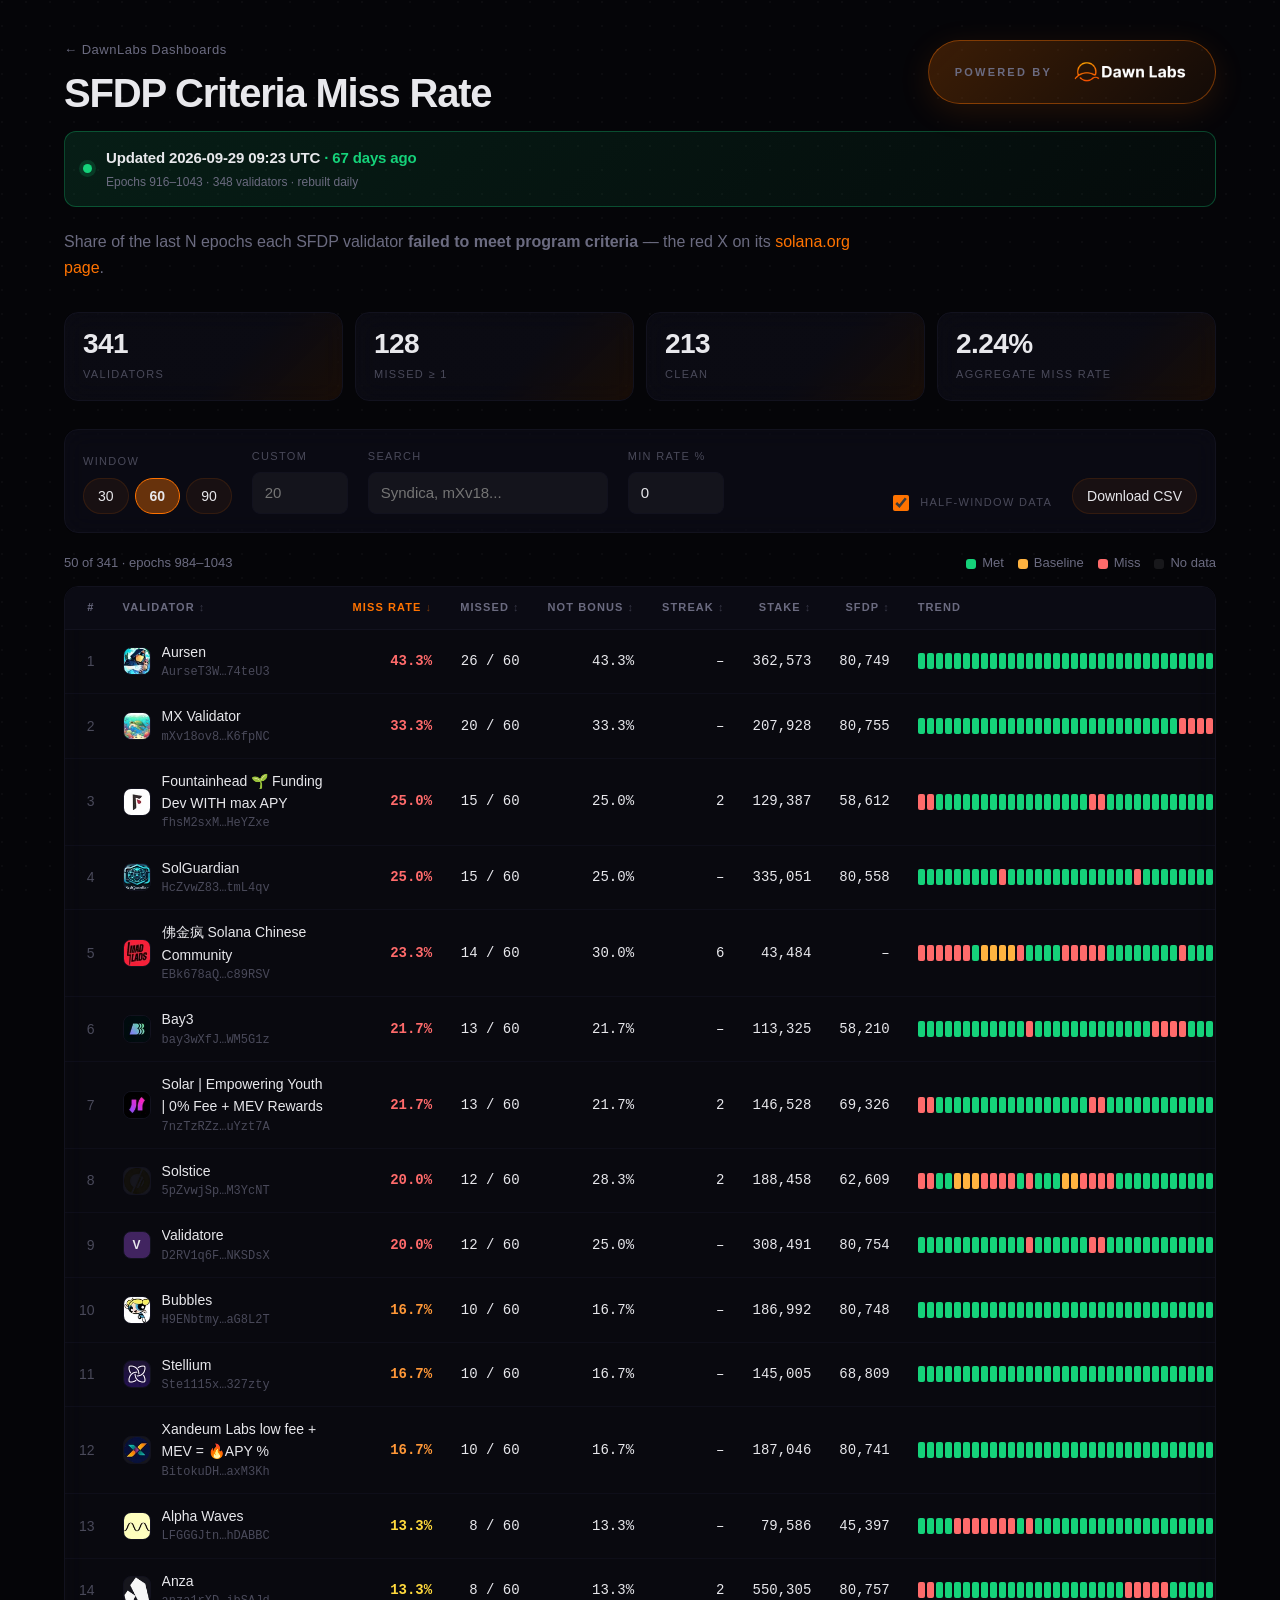
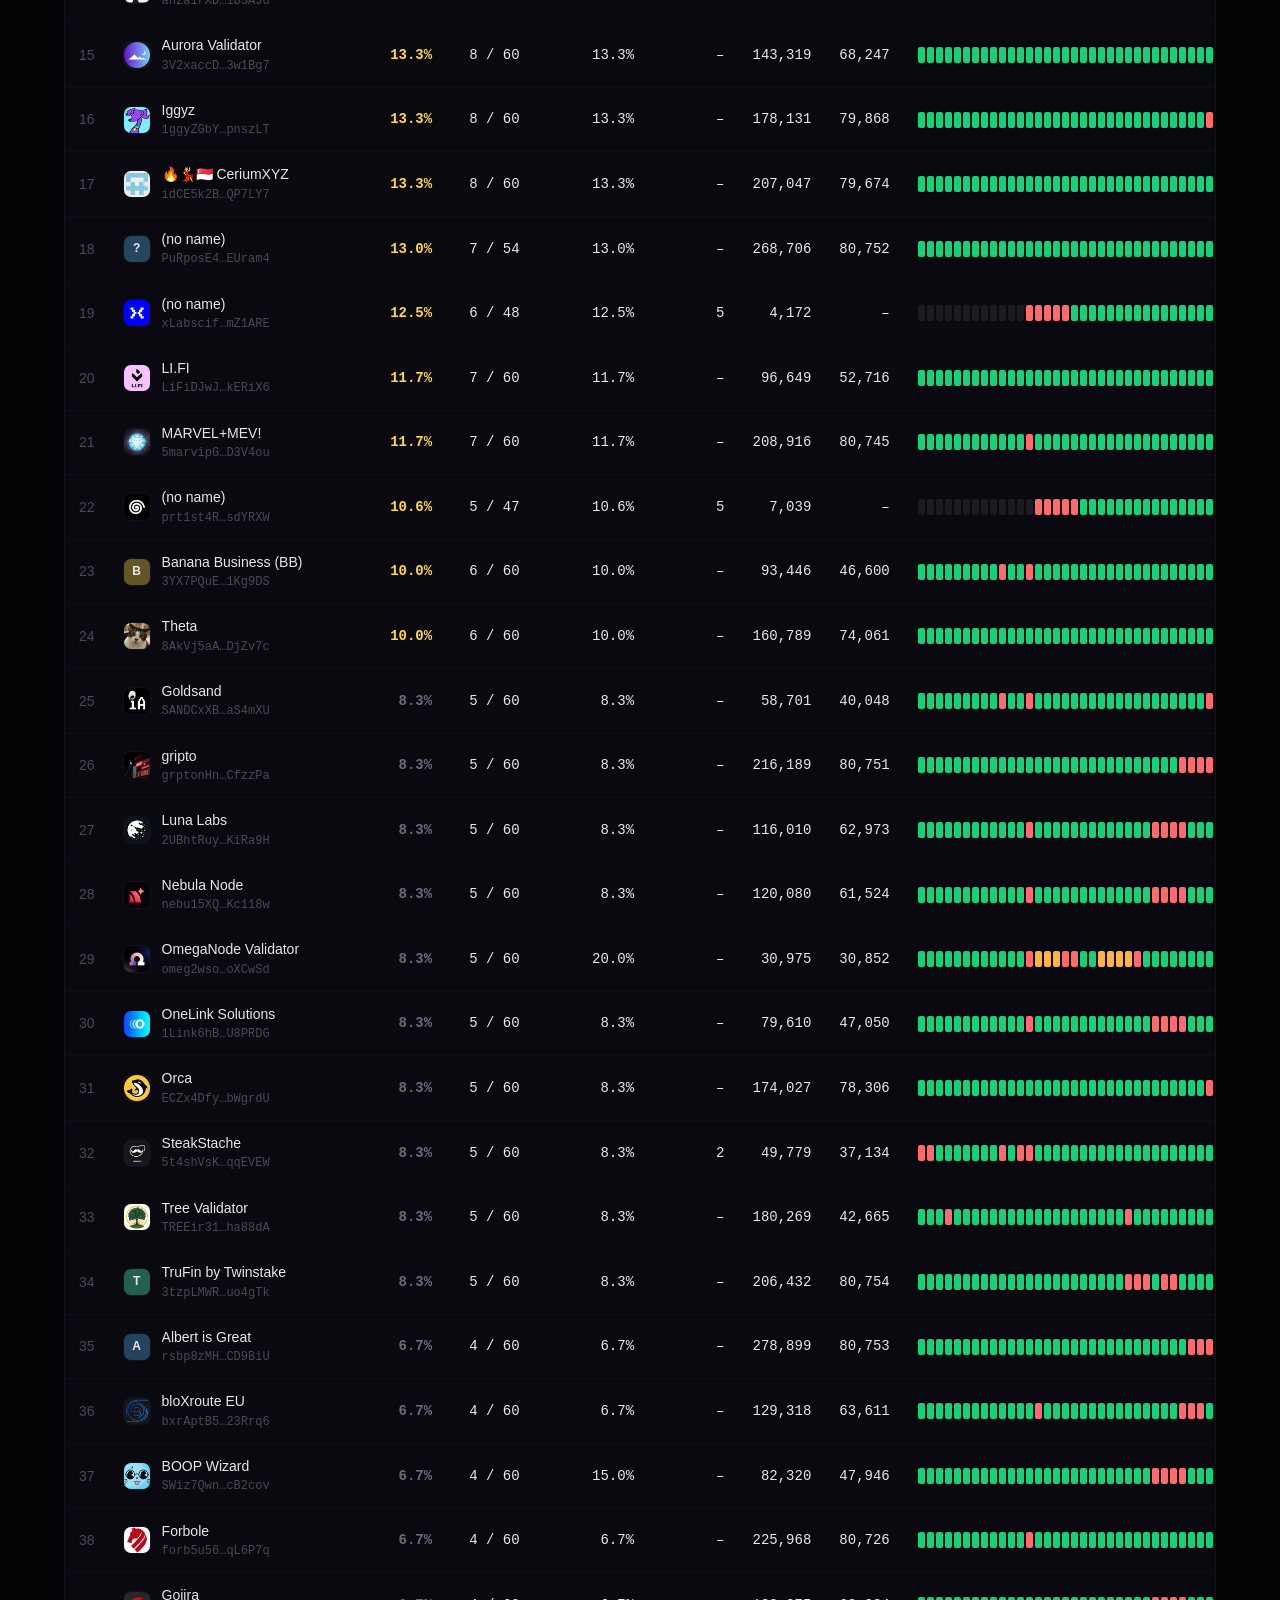
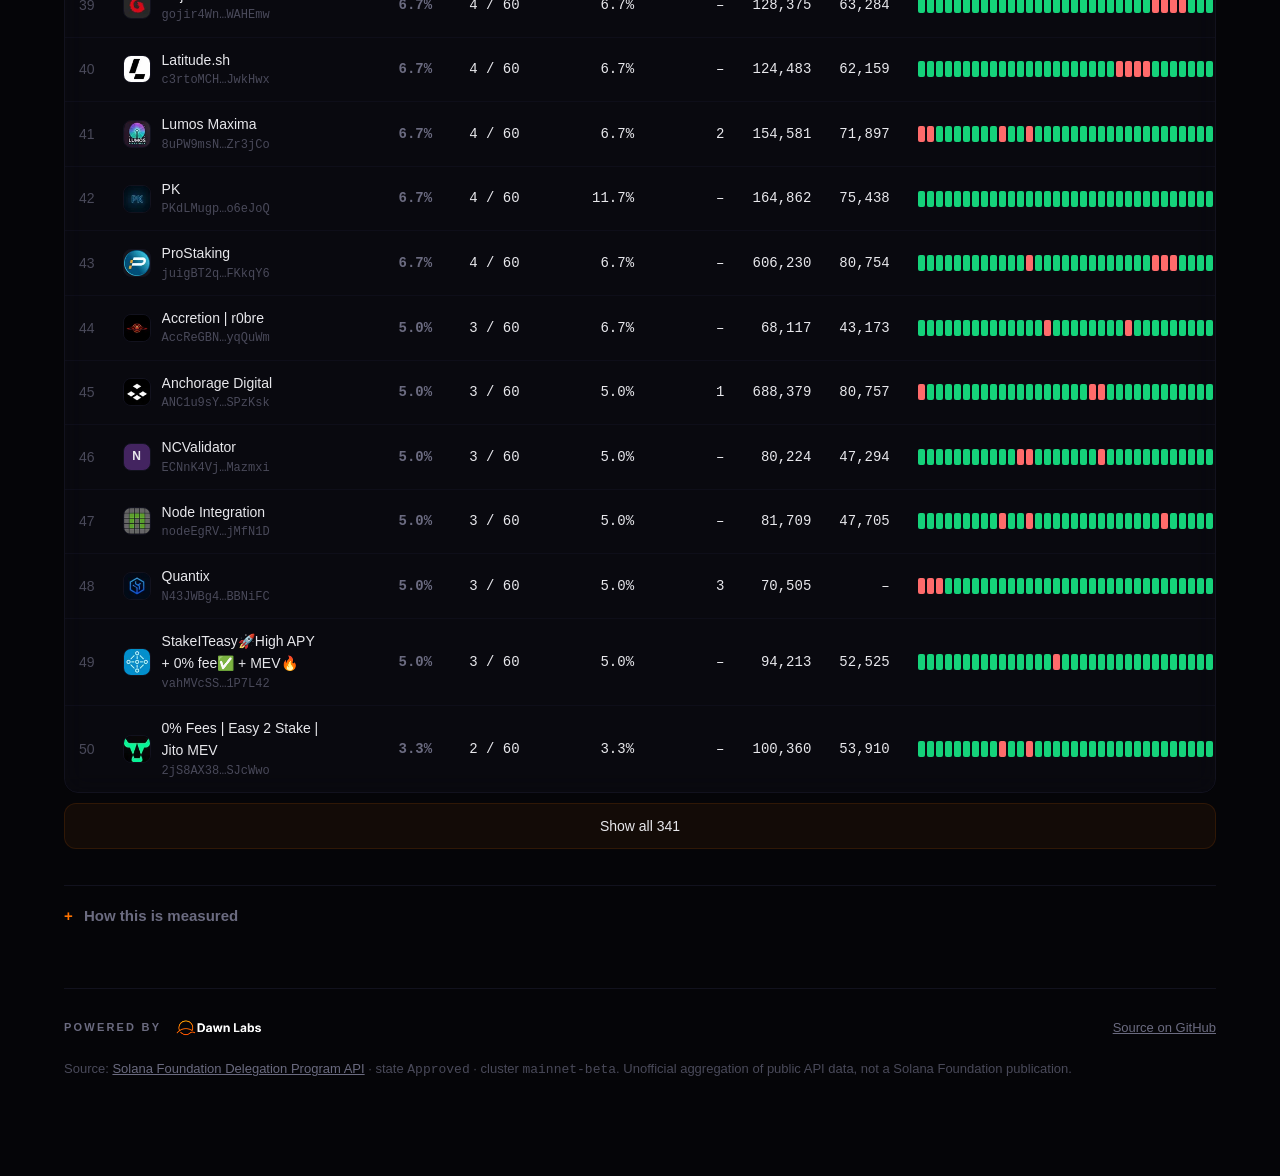
==== commit 9d2bcffc: "update dashboard data (2026-09-29)" ====
--- a/docs/criteria-miss/index.html
+++ b/docs/criteria-miss/index.html
@@ -1,7 +1,7 @@
 <!doctype html>
 <html lang="en">
 <head>
-<!-- build: ac30aa9058d5a984ac42320402b4b3ef9d065a2359201b4fd9e5492e339d6658 -->
+<!-- build: d5a099b508391f8aab232c6ed39ce40bc8db0af2f5b9f10482337ad147a12605 -->
 <meta charset="utf-8">
 <meta name="viewport" content="width=device-width, initial-scale=1">
 <title>SFDP Criteria Miss Rate — Powered by DawnLabs</title>
@@ -28,8 +28,8 @@
 <div class="freshness">
   <span class="pulse" aria-hidden="true"></span>
   <div class="fresh-text">
-    <div class="fresh-main">Updated <time datetime="2026-09-28T09:16:00Z">2026-09-28 09:16 UTC</time><span class="fresh-age" id="freshage"></span></div>
-    <div class="fresh-sub">Epochs 916–1043 · 358 validators · rebuilt daily</div>
+    <div class="fresh-main">Updated <time datetime="2026-09-29T09:23:38Z">2026-09-29 09:23 UTC</time><span class="fresh-age" id="freshage"></span></div>
+    <div class="fresh-sub">Epochs 916–1043 · 348 validators · rebuilt daily</div>
   </div>
 </div>
 
@@ -132,7 +132,7 @@
 
 </footer>
 </div>
-<script>const DATA = {"dashboard":"criteria-miss","cluster":"mainnet-beta","participant_states":"Approved","window":{"start":916,"end":1043,"history":128},"state_codes":{"B":"Bonus","L":"Baseline","N":"None","H":"NoneHighThirdPartyStake"},"missing_code":"-","validators":[{"p":"2jS8AX38m8F9C5juToW1FmTufEbb1DfDzZJj9HSJcWwo","n":"0% Fees | Easy 2 Stake | Jito MEV","t":"Approved","k":100360,"f":53910,"s":"BBBBBBBBBNBBNBBBBBBBBBBBBBBBBBBBBBBBBBBBBBBBBBBBBBBBBBBBBBBBBBBBBBBNNBBBBBBBBBBBBBBBBBBBBBBBBBBBBBBBBBBBBBBBBBBBBBBBBBBBBBBBBBBB","i":1},{"p":"3KNGMiXwhy2CAWVNpLoUt25sNngFnX1mZpaiEeVccBA6","n":"01node","t":"Approved","k":57949,"f":39852,"s":"BBBBBBBBBBBBBBBBBBBBBBBBBBBBBBBBBBNBBBBBBBBBBBBBBBBBBBBBBBBBBBBBBBBBBBBBBBBBBBBBBBBBBBBBBBBBBBBBBBBBBBBBBBBBBBBBBBBBBBBBBBBBBBBB","i":1},{"p":"zeroT6PTAEjipvZuACTh1mbGCqTHgA6i1ped9DcuidX","n":"0base.vc 🇰🇷 | MEV 🔥","t":"Approved","k":198334,"f":52798,"s":"BBBBNBBBBBBBBBBBBBBBBBBBBBBBBBBBBBBBBBBBBBBBBBBBBBBBBBBBBBBBBBBBBBBBBBBBBBBBBBBBBBBBBBBBBBBBBBBBBBBBBBBBBBBBBBBBBBBBBBBBBBBBBBBB","i":1},{"p":"6NDen7aDi65apHo8m1Vea4nuS6LyjQeM6pDNqcW4Q5Pg","n":"0node.io","t":"Approved","k":124198,"f":61533,"s":"BBBBBBBBBBBBBBBBBBBBBBBBBBBBBBBBBBBBBBBBBBBBBBBBBBBBBBBBBBBBBBBBBBBBBBBBBBBBBBBBBBBBBBBBBBBBBBBBBBBBBBBBBBBBBBBBBBBBBBBBBBBBBBBB","i":1},{"p":"1KXvrkPXwkGF6NK1zyzVuJqbXfpenPVPP6hoiK9bsK3","n":"1000X.sh","t":"Approved","k":185527,"f":79391,"s":"BBBBBBBBBBBBBBBBBBBBBBBBBBBBBBBBBBBBBBBBBBBBBBBBBBBBBBBBBBBBBBBBBBBBBBBBBBBBBBBBBBBBBBBBBBBBBBBBBBBBBBBBBBBBBBBBBBBBBBBBBBBBBBBB","i":1},{"p":"11AMA4mnNbsrPQeuoNN7uiZVJZtqEzQHrTfa5vnbcjk","n":"11ama Validator","t":"Approved","k":169041,"f":76838,"s":"BBBBBBBBBBBBBBBBBBBBBBBBBBBBBBBBBBBBBBBBBBBBBBLLBBNBBBBBBNBBBBBBBBBBBBBBBBBBBBBBBBBNBBBLLLNNNNBBBLLLLNBBBBBBBBBBBBBBBBBBBBBNBBBB","i":1},{"p":"FyrwfMaomErzqrFUXMjCJ7mA4u81DsiDdrzC3MJD6d4j","n":"1dad | Solfege","t":"Approved","k":349459,"f":78631,"s":"BBBBBBBBBBBBBBBBBBBBBBBBBBBBBBBBBBBBBBBBBBBBBBBBBBBBBBBBBBBBBBBBBBBBBBBBBBBBBBBBBBBBBBBBBBBBBBBBBBBBBBBBBBBBBBBBBBBBBBBBBBBBBBBB","i":1},{"p":"Fy7RCjDdFLG8wLn7TBKbccaKwYX1FetdSoVDREdUHf5o","n":"3SDK","t":"Approved","k":79461,"f":46954,"s":"BBBBBBBBBBBBBBBBBBBBBBBBBBBBBBBBBBBBBBBBBBBBBBBBBBBBBBBBBBBBBBBBBBBBBBBBBBBBBBBBBBBBBBBBBBBBBBBBBBBBBBBBBBBBBBBBBBBBBBBBBBBBBBBB"},{"p":"9dH6wfdJVgnDcbCUjT8rkmejAzTnGQaFarmLfvBYXANK","n":"4CRYPTO","t":"Approved","k":105928,"f":55772,"s":"BBBBBBBBBBBBBBBBBBBBBBBBBBBBBBBBBBBBBBBBBBBBBBBBBBBBBBBBBBBBBBBBBBBBBBBBBBBBBBBBBBBBBBBBBBBBBBBBBBBBBBBBBBBBBBBBBBBBBBBBBBBBBBBB","i":1},{"p":"3Pfubj3ytkRxFAGwFb5vtacuZJUxko5Du39xie9MBXuC","n":"[NODERS]","t":"Approved","k":110937,"f":57446,"s":"BBBBBBBBBBBBBBBBBBBBBBBBBBBBBBBBBBBBBBBBBBBBBBBBBBBBBBBBBBBBBBBBBBBBBBBBBBBBBBBBBBBBBBBBBBBBBBBBBBBBBBBBBBBBBBBBBBBBBBNBBBBBBBBB","i":1},{"p":"Hj2jzpAp57KyM3SmnYwJbDVrQ8tTWizMon2hhzYzwxet","n":"A Unicorn Julia","t":"Approved","k":194513,"f":79494,"s":"BBBBBBBBBBBBNBBBBBBBBBBBBBBBBBBBBBBBBBBBBBBBBBBBBBBBBBBBBBBBBBBBBBBBBBBBBBBBBBBBBBBBBBBBBBBBBBBBBBBBBBBBBBBBBBBBBBBBBBBBBBBBBBBB","i":1},{"p":"BR1aTt4ZZUCwWJDkSYf1hqkYJjo7Mb7Ar8iVTkeSwUB8","n":"Abacus","t":"Approved","k":92819,"f":51122,"s":"BBBBBBBBBBBBBBBBBBBBBBBBBBBBBBBBBBBBBBBBBBBBBBBBBBBBBBBBBBBBBBBBBBBBBBBBBBBBBBBBBBBBBBBBBBBBBBBBBBBBBBBBBBBBBBBBBBBBBBBBBBBBBBBB","i":1},{"p":"ABREU5YkQcfpDZymoQ97iGUgQcfgjctWUUxEMfumiPdV","n":"ABREU Foundation","t":"Approved","k":76373,"f":45986,"s":"BBBBBBBBBNBBBBBBBBBBBBBBBBBBBBBBBBBBBBBBBBBBBBBBBBBBBBBBBBBBBBBBBBBBBBBBBBBBBBBBBBBBBNBBBBBBBBBBBBBBBBBBBBBBBBBBBBBBBBBBBBBBBBBB"},{"p":"3WDh9HgusCujDmXCVhophLrHvoKHQd1Sd4uFHz1Awo35","n":"Absolute Guard","t":"Approved","k":302126,"f":80612,"s":"BBBBBBBBBBBBBBBBBBBBBBBBBBBBBBBBBBBBBBBBBBBBBBBBBBBBBBBBBBBBBBBBBBBBBBBBBBBBBBBBBBBBBBBBBBBBBBBBBBBBBBBBBBBBBBBBBBBBBBBBBBBBBBBB","i":1},{"p":"AccReGBNBdUCEJ7ZyP231jw7uVJ3eF9u4cLBFAyqQuWm","n":"Accretion | r0bre","t":"Approved","k":68117,"f":43173,"s":"BBBBBBBBBBBBBBNBBBBBBBBNBBBBBBBBBBBBBBBBBBBBBBBBBBBBBBBBBBLNLLLBBBBBBBBNBBBBBBBBBB---BBBBBBBBBBBBBLLLLNBBBBBBBBBBBBBBBBBBBBBBBBB","i":1},{"p":"adramSYKBv1yHoZTub4kepcmF5LybPxwyJcsz4fpfi7","n":"Adrastea Validator","t":"Approved","k":263777,"f":80715,"s":"BBBBBBBBBBBBBBBBBBBBBBBBBBBBBBBBBBBBBBBBBBBBBBBBBBBBBBBBBBBBBBBBBBBBBBBBBBBBBBBBBBBBBBBBBBBBBBBBBBBBBBBBBBBBBBBBBBBBBBBBBBBBBBBB","i":1},{"p":"KAoSp3EudGqUBXv46tQoDwbZxSm3iXa9wM2aF4ySbJJ","n":"Aepalizage","t":"Approved","k":80530,"f":47339,"s":"BBBBBBBBBBBBNBBBBBBBBBBBBBBBBBBBBBBBBBBBBBBBBBBBBBBBBBBBBBBBBBBBBBBBBBBBBBBBBBBBBBBBBBBBBBBBBBBBBBBBBBBBBBBBBBBBBBBBBBBBBBBBBBBB","i":1},{"p":"EPFZFVrXuveEQar9LaEkt5kDRPMnbvK54qu5FwCxpkcy","n":"AiSol","t":"Approved","k":107214,"f":56212,"s":"BBBBBBBBBBBBNBBBBBBBBBBBBBBBBBBBBBBBBBBBBBBBBBBBBBBBBBBBBBBBBBBBBBBBBBBBBBBBBBBBBBBBBBBBBBBBBBBBBBBBBBBBBBBBBBBBBBBBBBNBBBNBBBBB","i":1},{"p":"rsbp8zMHbGCpLoRktmsjspYv77VcjxAzH1KxPCD9BiU","n":"Albert is Great","t":"Approved","k":278899,"f":80753,"s":"BBBBBBBBBBBBBBBBBBBBBBBBBBBBBBNNNBBBBBBBBBBBBBBBBBBBBBBNBBBBBBBBBBBBBBBBBBBBBBBBBBBBBBBBBBBBBBBBBBBBBBBBBBBBBBBBBBBBBBBBBBBBBBBB"},{"p":"ABC1U4cf9DZMwqy8ktEr4WJj8VHmVBQibbC57gEJthwY","n":"algo|stake","t":"Approved","k":237066,"f":80530,"s":"BBBBBBBBBBBBBBBBBBBBBBBBBBBBBBBBBBBBBBBBBBBBBBBBBBBBBBBBBBBBBBBBBBBBBBBBBBBBBBBBBBBBBBBBBBBBBBBBBBBBBBBBBBBBBBBBBBBBBBBBBBBBBBBB","i":1},{"p":"5zm9g3zgAPWzX3wmUB2JtTkcwCqe74NWsTmt5wLFwCKK","n":"Allied Validator","t":"Approved","k":101457,"f":53632,"s":"BBBBBBBBBBBBBBBBBBBBBBBBBBBBBBBBBBBBBBBBBBBBBBBBBBBBBBBBBBBBBBBBBBBBBBBBBBBBBBBBBBBBBBBBBBBBBBBBBBBBBBBBBBBBBBBBBBBBBBBBBBBBBBBB","i":1},{"p":"LFGGGJtnBLvq78DyMz1gTeedM6f8owck76qHThDABBC","n":"Alpha Waves","t":"Approved","k":79586,"f":45397,"s":"BBBBNNNNNNNBNBBBBBBBBBBBBBBBBBBBBBBBBBBBBBBBBBBBBBBBBBBBBBBBBBBBBBBBBBBBBBBBBBBBBBBNNNBNNBNNBBBBBBBBBBBBBBBBLLLNNBBBBBBBBBBBBBBB","i":1},{"p":"97jbhVBYcSmwGXjrx5PPWXucDsVBqwyoQ6rzP3B6eeMt","n":"anarcheuz","t":"Approved","k":197808,"f":80741,"s":"BBBBBBBBBBBBBBBBBBBBBBBBBBBBBBBBBBBBBBBBBBBBBBBBBBBBBBBBBNBBBBBBBBBBBBBBBBBBBBBBBBBBBBBBBBBBBBBBBBBBBBBBBBBBBBBBBBBBBBBBBBBBBBBB","i":1},{"p":"ANC1u9sY36q3mi2MyVhtz71un8yLgTsFBUuyLcSPzKsk","n":"Anchorage Digital","t":"Approved","k":688379,"f":80757,"s":"NBBBBBBBBBBBBBBBBBBNNBBBBBBBBBBBBBBBBBBBBBBBBBBBBBBBBBBBBBBBBBBBBNBBBBBBBBBBBBBBBBBBBBBBBBBBBBBBBBBBBBBBBBBBBBBBBBBBBBBBBBBBBBBB","i":1},{"p":"Av8EnYrPBnSJHK5e2wmTdnCpSy7nzmBgyFaUKSyLnBfe","n":"AndrewInUA","t":"Approved","k":117096,"f":58863,"s":"BBBBBBBBBBBBBBBBBBBBBBBBBBBBBBBBBBBBBBBBBBBBBBBBBBBBBBBBBBBBBBBBBBBBBBBBBBBBBBBBBBBBBBBBBBBBBBBBBBBBBBBBBBBBBBBBBBBBBBBBBBBBBBBB","i":1},{"p":"6Rk694kh1QTyQkirdb1uDZmS5xqG9bNaYtxx8d311Mr7","n":"Anode ⚡️ Beta","t":"Approved","k":91666,"f":50193,"s":"BBBBBBBBBBBBBBBBBBBBBBBBBBBBBBBBBBBBBBBBBBBBBBBBBBBBBBBBBBBBBBBBBBBBBBBBBBBBBBBBBBBBBBBBBBBBBBBBBBBBBBBBBBBBBBBBBBBBBBBBBBBBBBBB","i":1},{"p":"anza1rXDVhy1NfVNtsbT3kSBh2jgB1BGZUKuUibSAJd","n":"Anza","t":"Approved","k":550305,"f":80757,"s":"NNBBBBBBBBBBBBBBBBBBBBBNNNNNBBBBBBBBBBBBBBBBBBBBBBBBBBBBBNBBBBBBBBBBBBBBBBBBBBBBBBBBBBBBBBBBBBBBBBBBBBBBBBBBBBBBBBBBBBBBBBBBBBBB","i":1},{"p":"5VrW7YNBccVnhnZVmooCePdLFcs2UjfxRT3hoY9mN8Ec","n":"Appleyello","t":"Approved","k":310229,"f":42665,"s":"BBBNBBBBBBBBBBBBBBBBBBBBBBBBBBBBBBBBBBBBBBBBBBBBBBBBBBBBBBBBBBBBBBBBBBBBBBBBBBBBBBBBBBBBBBBBBBBBBBBBBBBBBBBBBBBBBBBBBBBBBBBBBBBB"},{"p":"GwHH8ciFhR8vejWCqmg8FWZUCNtubPY2esALvy5tBvji","n":"ART3MIS.CLOUD ☘️","t":"Approved","k":214792,"f":79469,"s":"BBBBBBBBBBBBBBBBBBBBBBBBBBBBBBBBBBBBBBBBBBBBBBBBBBBBBBBBBBBBBBBBBBBBBBBBBBBBBBBBBBBBBBBBBBBBBBBBBBBBBBBBBBBBBBBBBBBBBBBBBBBBBBBB","i":1},{"p":"3V2xaccDpFib4DbTksdiveNDmiwpXBqSWyjSof3w1Bg7","n":"Aurora Validator","t":"Approved","k":143319,"f":68247,"s":"BBBBBBBBBBBBBBBBBBBBBBBBBBBBBBBBBBBBBBBBBBNNNNNNNNBBBBBBBBBBBBBBBBBBBBBBBBBBBBBBBBBBBBBBBNNBBBBBBBBBBBBBBBBBBBBBBBBBBBBBBBBBBBBB","i":1},{"p":"AurseT3W3tk1dATBWAXtWR6oubBgECqintfcvP74teU3","n":"Aursen","t":"Approved","k":362573,"f":80749,"s":"BBBBBBBBBBBBBBBBBBBBBBBBBBBBBBBBBBNNNNNNNNNNNNNNNNNNNNNNNNNNNBBBBBBBBB----------------------------------------------------------","i":1},{"p":"avnujiRNoSRe9PcET42DPKznyfYnb2LRaZAsqv6REZo","n":"AVNU","t":"Approved","k":144401,"f":68558,"s":"BBBBBBBBBBBBBBBBBBBBBBBBBBBBBBBBBBBBBBBBBBBBBBBBBBBBBBBBBBBBBBBBBBBBBBBBBBBBBBBBBBBBBBBBBBBBBBBBBBBBBBNN------------------------","i":1},{"p":"GHQsq6bAdgooi998uKhwdzFubsJ7R3SuhTE9gJ83gctU","n":"Axis","t":"Approved","k":206842,"f":79623,"s":"BBBBBBBBBBBBBBBBBBBBBBBBBBBBBBBBBBBBBBBN----------------------------------------------------------------------------------------","i":1},{"p":"3YX7PQuESmR2h95FDgjahEQjyCBhmY1Ts2MsrM1Kg9DS","n":"Banana Business (BB)","t":"Approved","k":93446,"f":46600,"s":"BBBBBBBBBNBBNBBBBBBBBBBBBBBBBBBBBBBBNNBBBBBBBBBBBBBBBBBBNNBBBBBBNNNNNNNBBBBBBBBBBBBBBBBBBBBBBBBBBBBBBBBBBBBBBBBBBBBBBBBBBBBBBBBB"},{"p":"bay3wXfJsu9ds1zQBoQQ4DUwFGs3NP6q4gca9WM5G1z","n":"Bay3","t":"Approved","k":113325,"f":58210,"s":"BBBBBBBBBBBBNBBBBBBBBBBBBBNNNNBBBBNNNNNNNNBBBBBBBBBBBBBBBBBBBBBBNNBBBBBBBBBBBBBBBBBBBBBBBBBBBBBBBBBBBBBBBBBBBBBBBBBBBBBBBBBBBBBB","i":1},{"p":"EydLxzdWfD434DDxZYXkTcajvK5VKH7p6CofEDCRUkJ4","n":"Bernardo Beacon","t":"Approved","k":157659,"f":72793,"s":"BBBBBBBBBBBBBBBBBBBBBBBBBBBBBBBBBBBBBBBBBBBBBBBBBBBBBBBBBBBBBBBBBBBBBBBBBBBBBBBBBBBBBBBBBBBBBBBBBBBBBBBBBBBBBBBBBBBBBBBBBBBBBBBB","i":1},{"p":"BSGMRbK97DcgLe4u4kfNQnmTVZGVnwdtKQBJqWRBTZxU","n":"Black Sea Gold","t":"Approved","k":159996,"f":73639,"s":"BBBBBBBBBBBBBBBBBBBBBBBBBBBBBBBBBBBBBBBBBBBBBBBBBBBBBBBBBBBBBBBBBBBBBBBBBBBBBBBBBBBBBBBBBBBBBBBBBBBBBBBBBBBBBBBBBBBBBBBBBBBBBBBB","i":1},{"p":"mD1afZhSisoXfJLT8nYwSFANqjr1KPoDUEpYTEfFX1e","n":"Block Parliament 🦉","t":"Approved","k":245241,"f":80675,"s":"BBBBBBBBBBBBNBBBBBBBBBBBBBBBBBBBBBBBBBBBBBBBBBBBBBBBBBBBBBBBBBBBBBBBBBBBBBBBBBBBBBBBBBBBBBBBBBBBBBBBBBBBBBBBBBBBBBBBBBBBBBBBBBBB","i":1},{"p":"7VZM7YHcX73TpGoXDeBu61g4QKC86GwAEnew8dA7Y2xn","n":"BLOCKSIZE","t":"Approved","k":247813,"f":80708,"s":"BBBBBBBBBBBBBBBBBBBBBBBBBBBBBBBBBBBBBBBBBBBBBBBBBBBBBBBBBBBBBBBBBBBBBBBBBBBBBBBBBBBBBBBBBBBBBBBBBBBBBBBBBBBBBBBBBBBBBBBBBBBBBNBB","i":1},{"p":"5fSQdv4zsAJNx6RKpGho6sL6rY6a8nziaqcmwaRJB9NE","n":"Blossom","t":"Approved","k":139541,"f":66375,"s":"BBBBBBBBBBBBBBBBBBBBBBBBBBBBBBBBBBBBBBBBBBBBBBBBBBBBBBBBBBBBBBBBBBBBBBBBBBBBBBBBBBBBBBBBBBBBBBBBBBBBBBBBBBBBBBBBBBBBBBBBBBBBBBBB","i":1},{"p":"bxrAptB5ZpZBhoLedJpoGWY5hBjjt3zvVBr2323Rrq6","n":"bloXroute EU","t":"Approved","k":129318,"f":63611,"s":"BBBBBBBBBBBBBNBBBBBBBBBBBBBBBNNNBBBBBBBBBBBBBBBBBBBBBBBBBBBBBBBBBBBBBBBBBBBBBBBBBBBBBBBBBBBBBBBBBBBBBBBBBBBBBBBBBBBBBBBBBBBBBBBB","i":1},{"p":"b1ueZK9bWTywN2587zsScyLTaH18wfRfN5W15XnkiqF","n":"Blue Sky","t":"Approved","k":140268,"f":67236,"s":"BBBBBBBBBBBBBBBBBBBBBBBBBBBBBBBBBBBBBBBBBBBBBBBBBBBBBBBBBBBBBBBBBBBBBBBBBBBBBBBBBBBBBBBBBBBBBBBBBBBBBBBBBBBBBBBBBBBBBBBBBBBBBBBB","i":1},{"p":"PAD9aPiKJGcbGxuVLbc8o4Vf65GPq3fJQ7PkHWuX6a8","n":"BlueLotus 👩‍💻","t":"Approved","k":155353,"f":71135,"s":"BBBBBBBBBBBBBBBBBBBBBBBBBBBBBBBBBBBBBBBBBBBBBBNNBBBBBBBBBBBBBBBBBBBBBBBBBBBBBBBBBBBBBBBBBBBBBBBBBBBBBBBBBBBBBBBBBBBBBBBBBBBBBBBB","i":1},{"p":"BoNKmNCGvoHS4CkKvYRnF21iEpUP827pZjhFGdA4t5as","n":"BONK","t":"Approved","k":282844,"f":80529,"s":"BBBBBBBBBBBBBBBBBBBBBBBBBBBBBBBBBBBBBBBBBBBBBBBBBBBBBBBBBBBBBBBBBBBBBBBBBBBBBBBBBBBBBBBBBBBBBBBBBBBBBBBBBBBBBBBBBBBBBBBBBBBBBBBB","i":1},{"p":"SWiz7QwnYPm61pWWUUkMhj4r5pZLP1SvYibdHcB2cov","n":"BOOP Wizard","t":"Approved","k":82320,"f":47946,"s":"BBBBBBBBBBBBBBBBBBBBBBBBBBNNNNBBBBBBBBBBLLLLLBBBBBBBBBBBBBBBBBBBBBBBBBBBBBBBBBBBBBBBBBBBBBBBBBBBBBBBBBBBBBBBBBBBBBBBBBBBBBBBBBBB","i":1},{"p":"icex1C6pnZxznQWiHZZANjGU8nZ8kNquFnjyY7XXrXE","n":"BrewlabsHQ","t":"Approved","k":249063,"f":80692,"s":"BBBBBBBBBBBBBBBBBBBBBBBBBBBBBBBBBBBBBBBBBBBBBBBBBBBBBBBBBBBBBBBBBBBBBBBBBBBBBBBBBBBBBBBBBBBBBBBBBBBBBBBBBBBBBBBBBBBBBBBBBBBBBBBB","i":1},{"p":"H9ENbtmy2tWFtAJNmpC8xQtbcr1NTp4FXLdphRaG8L2T","n":"Bubbles","t":"Approved","k":186992,"f":80748,"s":"BBBBBBBBBBBBBBBBBBBBBBBBBBBBBBBBBBBBBBBBBBNNNNNNNBBBBBBBNNNBBBBBNBNNNNBBBBBBBBBBBBBBBBBBBBBBBBBBBBBBBBBBBBBBBBBBBBBBBBBBBBBBBBBB","i":1},{"p":"DupN8puwoPdFo9EYm8AXemEn9cMsore1QmZzfPaxyUG4","n":"Buffalo Steve","t":"Approved","k":79033,"f":46875,"s":"BBBBBBBBBBBBBBBBBBBBBBBBBBBBBBBBBBBBBBBBBBBBBBBBBBBBBBBBBBBBBBBBBBBBBBBBBBBBBBBBBBBBBBBBBBBBBBBBBBBBBBBBBBBBBBBBBBBBBBBBBBBBBBBN","i":1},{"p":"3YVoK8UN62dyiPZnGBzBTkGdwsVmmK1MpRoLcxNRs9BE","n":"Calypso","t":"Approved","k":490716,"f":80236,"s":"BBBBBBBBLLLNBNBBBBBBBBBBBBBBBBBBBBBBBBBBBBBBBBBBBBBBBBBBBBBBBBBBBBBBBBBBBBBBBBBBBBBBBBBBBBBBBBBBBBBBBBBBBBBBBBBBBBBBBBBBBBBBBLLL","i":1},{"p":"capyS1jerxhFp1RehdWRG6kbWi8bnWF3fkEG2RGLsQf","n":"capy","t":"Approved","k":162013,"f":74502,"s":"BBBBBBBBBBBBBBBBBBBBBBBBBBBBBBBBBBBBBBBBBBBBBBBBBBBBBBNNBBBBBBBBBBBBBBBBBBBBBBBBBBBBBBBBBBBBBBBBBBBBBBBBBBBBBBBBBBBBBBBBBBBBBBBB"},{"p":"BNtHBLo1L2vAG7PBQ6mJvWz7GqVPxBnioXsY2Gjtubrg","n":"CatalystX - Innovation OnChain","t":"Approved","k":223203,"f":80393,"s":"BBBBBBBBBBBBNBBBBBBBBBBBBBBBBBBBBBBBBBBBBBBBBBBBBBBBBBBBBBBBBBBBBBBBBBBBBBBBBBBBBBBBBBBBBBBBBBBBBBBBBBBBBBBBBBBBBBBBBBBBBBBBBBBB","i":1},{"p":"6YY2VS44RP1sBosdEsvSaiw7gETDNx3tmg5mM5wHpTqM","n":"Cavey Cool","t":"Approved","k":809703,"f":80756,"s":"NNBBBBBBBBBBBBBBBBBBB-----------------------------------------------------------------------------------------------------------","i":1},{"p":"5essVpBYvocZkQnkrWsMDfRPwtp4BeihJRaweKLR4dRn","n":"Certora Validator","t":"Approved","k":1037293,"f":0,"s":"HHHHHHHHHNHHNHHHHHHHHHHHHHBBBBBBBBBBBBBBBBBBBBBBBBBBBBBBBBBBBBBBBBBBBBBBBBBBBBBBBBBBBBBBBBBBBBBBBBBBBBBBBBBBBBBBBBBBBBBBBBBBBBBB","i":1},{"p":"chdvWr6T14nqGRFD37KY36dsvhkCtDaufW5rpu3AfHe","n":"CH Dev","t":"Approved","k":94302,"f":51554,"s":"BBBBBBBBBBBBBBBBBBBBBBBBBBBBBBBBBBBBBBBBBBBBBBBBBBBBBBBBBBBBBBBBBBBBBBBBBBBBBBBBBBBBBBBBBBBBBBBBBBBBBBBBBBBBBBBBBBBBBBBBBBBBBBBB","i":1},{"p":"2mMGsb5uy1Q4Dvezr8HK2E8SJoChcb2X7b61tJPaVHHd","n":"Chainflow","t":"Approved","k":602716,"f":80754,"s":"BBBBBBBBBBBBBBBBBBBBBBBBBBNNBBBBBBBBBBBBBBBBBBBBBBBBBBBBBBBBBBBBNNNNNNNBBBBBBBBBBBBBBBBBBBBBBBBBBBBBBBBBBBBBBBBBBBBBBBBBBBBBBBBB"},{"p":"3RXKQBRv7xKTQeNdLSPhCiD4QcUfxEQ12rtgUkMf5LnS","n":"Chainode Tech \u0026 MEV(0% Fee)","t":"Approved","k":397657,"f":80720,"s":"BBBBBBBBBBBBBBBBBBBBBBBBBBBBBBBBBBBBBBBBBBBBBBBBBBBBBBBBBBBBBBBBBBBBBBBBBBBBBBBBBBBBBBBBBBNBBBBBBBBBBBBBBBBBBBBBBBBBBBBBBBBBBBBB","i":1},{"p":"chrtyETASKQhsndRM9pr6qC3gAHG5MuRwCgXSNVqnJL","n":"Charity Soul","t":"Approved","k":115460,"f":58970,"s":"BBBBBBBBBBBBBBBBBBBBBBBBBBBBBBBBBBBBBBBBBBBBBBBBBBBBBBBBBBBBBBBBBBBBBBBBBBBBBBBBBBBBBBBBBBBBBBBBBBBBBBBBBBBBBBBBBBBBBBBBBBBBBBBB","i":1},{"p":"chopskqnudaeCTENWzUjfFCBSLcxprqbdMoCAucAwfb","n":"Choplet Studios","t":"Approved","k":117428,"f":59627,"s":"BBBBBBBBBBBBBBBBBBBBBBBBBBBBBBBBBBBBBBBBBBBBBBBBBBBBBBBBBBBBBBBBBBBBBBBBBBBBBBBBBBBBBBBBBBBBBBBBBBBBBBBBBBBBBBBBBBBBBBBBBBBBBBBB","i":1},{"p":"CtzN7ysR5rX69qd168Aosbuc83mPozhi81bEHbG7ecNP","n":"Citizen Node","t":"Approved","k":117037,"f":59423,"s":"BBBBBBBBBBBBBBBBBBBBBBBBBBBBBBBBBBBBBBBBBBBBBBBBBBBBBBBBBBBBBBBBBBBBBBBBBBBBBBBBBBBBBBBBBBBBBBBBBBBBBBBBBBBBBBBBBBBBBBBBBBBBBBBB","i":1},{"p":"CARBN9PY1Qej1aCg4885pfoYH8EHfjWuMy59pVa48ky","n":"Cloak","t":"Approved","k":83871,"f":48317,"s":"BBBBBBBBNBBBBBBBBBBBBBBBBBBBBBBBBBBBBBBBBBBBBBBBBBBBBBBBBBBBBBBBBBBBBBBBBBBBBBBBBBBBBBBBBBBBBBBBBBBBBBBBBBBBBBBBBBBBBBBBBBBBBBBB","i":1},{"p":"DViARWAWKkxAzp4UCgbw5B9pLSrBY3PaztFErcwgVUKX","n":"Code-Breader","t":"Approved","k":222770,"f":79414,"s":"BBBBBBBBBBBBNBBBBBBBBBBBBBBBBBBBBBBBBBBBBBBBBBBBBBBBBBBBBBBBBBBBBBBBBBBBBBBBBBBBBBBBBBBBBBBBBBBBBBBBBBBBBBBBBBBBBBBBBBBBBBBBBBBB","i":1},{"p":"CTDGxTK789ZvhgyHZHtSnxTtysbyY1mrywXEJiYYqXxC","n":"Cointelegraph Decentralization Guardians","t":"Approved","k":143354,"f":68162,"s":"BBBBBBBBBBBBBBBBBBBBBBBBBBBBBBBBBBBBBBBBBBBBBBBBBBBBBBBBBBBBBBBBBBBBBBBBBBBBBBBBBBBBBBBBBBBBBBBBBBBBBBBBBBBBBBBBBBBBBBBBBBBBBBBB","i":1},{"p":"CVRr5oHCAAooVbYze7CvXtRp4FUtkMCSqBZU7MVu8v8e","n":"Coverlet+MEV | 0% ALL FEES ✅","t":"Approved","k":172803,"f":77234,"s":"BBBBBBBBBBBBBBBBBBBBBBBBBBBBBBBBBBBBBBBBBBBBBBBBBBBBBBBBBBBBBBBBBBBBBBBBBBBBBBBBBBBBBBBBBBBBBBBBBBBBBBBBBBBBBBBBBBBBBBBBBBBBBBBB","i":1},{"p":"E9hD3ikumJx1GVswDjnpCt6Uu4WG5mz1PDWCqdE5uhmo","n":"cp0x_by_STAKRspace","t":"Approved","k":120508,"f":60641,"s":"BBBBBBBBBBBBBBBBBBBBBBBBBBBBBBBBBBBBBBBBBBBBBBBBBBBBBBBBBBBBBBBBBBBBBBBBBBBBBBBBBBBBBBBBBBBBBBBBBBBBNBBBBBBBBNBBBBBBBBBBBBBBBBBB","i":1},{"p":"AdSHK6vpQnwHRSw7jXUwjMEytmhFwnynZSENhvpAxL1y","n":"crypto-jack-sparrow","t":"Approved","k":32925,"f":31500,"s":"BBBBBBBBBBBBBBBBBBLLLLNBBBBBBBBBBBBBBBBBBBBBBBBBBBBBBBBBBBBBBBBBBBBBBBBBBBBBBBBBBBBBBBBBBBBBBBBBBBBBBBBBBBBBBBBBBBBBBBBBBBBBBBBB","i":1},{"p":"CTwsruptUccEtZGNxBDbuusHYxkBX3P6ndrxVjSG213y","n":"CryptoVik","t":"Approved","k":137357,"f":65273,"s":"BBBBBBBBBBBBBBBBBBBBBBBBBBBBBBBBBBBBBBBBBBBBBBBBBBBBBBBBBBBBBBBBBBBBBBBBBBBBBBBBBBBBBBBBBBBBBBBBBBBBBBBBBBBBBBBBBBBBBBBBBBBBBBBB","i":1},{"p":"cybi55ebub37HZW9YmRaLh59Lh3kqaLTsEBQwW6vFkC","n":"CyberAlex 👑 MEV","t":"Approved","k":131091,"f":62878,"s":"BBBBBBBBBBBBBBBBBBBBBBBBBBBBBBBBBBBBBBBBBBBBBBBBBBBBBBBBBBBBBBBBBBBBBBBBBBBBBBBBBBBBBBBBBBBBBBBBBBBBBBBBBBBBBBBBBBBBBBBBBBBBBBBB","i":1},{"p":"HMWXfjaeSHhww1wvdBhqhHVP9v96mFB4LJ9xP2MXbDGH","n":"CyberVillage","t":"Approved","k":91870,"f":50863,"s":"BBBBBBBBBBBBBBBBBBBBBBBBBBBBBBBBBBBBBBBBBBBBBBBBBBBBBBBBBBBBBBBBBBBBBBBBBBBBBBBBBBBBBBBBBBBBBBBBBBBBBBBBBBBBBBBBBBBBBBBBBBBBBBBB","i":1},{"p":"5aD6KB8g4MPt3xJafmMmun86hHMDnoFiGbd5gYiMFZw7","n":"Daiko","t":"Approved","k":190953,"f":80289,"s":"BBBBBBBBBBBBBBBBBBBBBBBBBBBBBBBBBBBBBBBBBBBBBBBBBBBBBBBBBBBBBBBBBBBBBBBBBBBBBBBBBBBBBBBBBBBBBBBBBBBBBBBBBBBBBBBBBBBBBBBBBBBBBBBB","i":1},{"p":"5ghoFEVrsXeAPB6SUmBpZ2xq3KvHEjNMeSaBnxEBXkHV","n":"DarkTower","t":"Approved","k":101835,"f":54279,"s":"BBBBBBBBBBBBBBBBBBBBBBBBLBLBBBBBBBBBBBBBBBBBBBBBBBBBBBBBBBBBBBBBBBBBBBBBBBBBBBBBBBBBBBBBBBBBBBBBBBBBBBBBBBBBBBBBBBBBBBBBBBBBBBBB","i":1},{"p":"7CR6whiYULVf1Knj4J5PxUS37opdk8UAx2WnDzBQKiVe","n":"DataHive AI | Missions","t":"Approved","k":95575,"f":52265,"s":"BBBBBBBBBBBBBBBBBBBBBBBBBBBBBBBBBBBBBBBBBBBBBBBBBBBBBBBBBBBBBBBBBBBBBBBBBBBBBBBBBBBBBBBBBBBBBBBBBBBBBBBBBBBBBBBBBBBBBBBBBBBBBBBB","i":1},{"p":"4k6wgP5WPBKQpsFGtzuXNrjcTE2fKWLj17nDvFeG5zSF","n":"Dawn Labs","t":"Approved","k":373973,"f":80541,"s":"BBBBBBBBBBBBBBBBBBBBBBBBBBBBBBBBBBBBBBBBBBBBBBBBBBBBBBBBBBBBBBBBBBBBBBBBBBBBBBBBBBBBBBBBBBBBBBBBBBBBBBBBBBBBBBBBBBBBBBBBBBBBBBBB","i":1},{"p":"dcntruDNP5SEcGV4RxnsqXFURdDZGT3DTQv68Q8H7Vu","n":"Decentra","t":"Approved","k":198535,"f":80541,"s":"BBBBBBBBBBBBBBBBBBBBBBBBBBBBBBBBBBBBBBBBBBBBBBBBBBBBBBBBBBBBBBBBBBBBBBBBBBBBBBBBBBBBBBBBBBBBBBBBBBBBBBBBBBBBBBBBBBBBBBBBBBBBBBBB","i":1},{"p":"dmMwc4RazLHkvDZYrWAfbHQ6cViAvNa5szCJKaiun8S","n":"Ded Monkes","t":"Approved","k":114364,"f":58640,"s":"BBBBBBBBBBBBBBBBBBBBBBBBBBBBBBBBBBBBBBBBBBBBBBBBBBBBBBBBBBBBBBBBBBBBBBBBBBBBBBBBBBBBBBBBBBBBBBBBBBBBBBNBBBBBBBBBBBBBBBBBBBBBBBBB","i":1},{"p":"pitch9cMruwjDtAnisNS4mwZUPhMsBztNEGu2weMg55","n":"DePitch Academy","t":"Approved","k":94495,"f":51984,"s":"BBBBBBBBBBBBBBBBBBBBBBBBBBBBBBBB--BBBBBBBBBBBBBBBBBBBBBBBBBBBBBBBBBBBBBBBBBBBBBBBBBBBBBBBBBBBBBBBBBBBBBBBBBBBBBBBBBBBBBBBBBBBBBB","i":1},{"p":"DCKyEmMENQMtLXgbmUoHRmgP9XdJ9HsR5WxrKnSDCzKA","n":"Dicky","t":"Approved","k":95562,"f":52287,"s":"BBBBBBBBBBBBBBBBBBBBBBBBBBBBBBBBBBBBBBBBBBBBBBBBBBBBBBBBBBBBBBBBBBBBBBBBBBBBBBBBBBBBBBBBBBBBBBBBBBBBBBBBBBBBBBBBBBBBBBBBBBBBBBBB","i":1},{"p":"CpNnGGhgVATJAbzHUXdrcGfpPiGuZyPka4QUmH7YgavX","n":"DICS - Degen Infrastructure Core Services","t":"Approved","k":134385,"f":64774,"s":"BBBBBBBBBBBBBBBBBBBBBBBBBBBBBBBBBBBBBBBBBBBBBBBBBBBBBBBBBBBBBBBBBBBBBBBBBBBBBBBBBBBBBBBBBBBBBBBBBBBBBBBBBBBBBBBBBBBBBBBBBBBBBBBB","i":1},{"p":"AfZTWYoFQbzqCMmUBTD7XwxFvjob1FVyCvkaXRryxtKc","n":"Digital Energy","t":"Approved","k":300808,"f":80688,"s":"BBBBBBBBBBBBBBBBBBBBBBBBBBBBBBBBBBBBBBBBBBBBBBBBBBBBBBBBBBBBBBBBBBBBBBBBBBBBBBBBBBBBBBBBBBBBBBBBBBBBBBBBBBBBBBBBBBBBBBBBBBBBBBNB","i":1},{"p":"Diman2GphWLwECE3swjrAEAJniezpYLxK1edUydiDZau","n":"diman","t":"Approved","k":337332,"f":80758,"s":"BBBBBBBBBBBBNBBBBBBBBBBBBBBBBBBBBBBBBBBBBBBBBBBBBBBBBBBBBBBBBBBBBBBBBBBBBBBBBBBBBBBBBBBBBBBBBBBBBBBBBBBBBBBBBBBBBBBBBBBBBBBBBBBB","i":1},{"p":"3BeharBd3j4sKQp7Qze27JLQLd9AEEwGTX9TC7dXYSNw","n":"Dragon Trust Stake","t":"Approved","k":81925,"f":48158,"s":"BBBBBBBBBBBBBBBBBBBBNBBBBBBBBBBBBBBBBBBBBBBBBBBBBBBBBBBBBBBBBBBBBBBBBBBBBBBBBBBBBBBBBBBBBBBBBBBBBBBBBBBBBBBBBBBBBBBBBBBBBBBBBBBB","i":1},{"p":"ExCHWgfeJyKRzpfryiQn4W6aYaWhbSAEnsoUnBGNqjWD","n":"DSM-01","t":"Approved","k":101793,"f":54403,"s":"BBBBBBBBBBBBBBBBBBBBBBBBBBBBBBBBBBBBBBBBBBBBBBBBBBBBBBBBBBBBBBBBBBBBBBBBBBBBBBBBBBBBBBBBBBBBBBBBBBBBBBBBBBBBBBBBBBBBBBBBBBBBBBBB","i":1},{"p":"dst2u7mXMyDvb14cSErRNA1mxH1d5VXbSXgZ3DKE9xH","n":"Dust Eleven","t":"Approved","k":94823,"f":51976,"s":"BBBBBBBBBBBBBBBBBBBBBBBBBBBBBBBBBBBBBBBBBBBBBBBBBBBBBBBBBBBBBBBBBBBBBBBBBBBBBBBBBBBBBBBBBBBBBBBBBBBBBBBBBBBBBBBBBBBBBBBBBBBBBBBB","i":1},{"p":"FjYEr2UCeFzNfAKiFrbhG34Zv8LxbmfHYAFhAfc7SLQL","n":"Easytoken.me","t":"Approved","k":126015,"f":59769,"s":"BBBBBBBBBBBBBBBBBBBBBBBBBBBBBBBBBBBBBBBBBBBBBBBBBBBBBBBBBBBBBBBBBBBBBBBBBBBBBBBBBBBBBBBBBBBBBBBBBBBBBBBBBBBBBBBBBBBBBBBBBBBBBBBB","i":1},{"p":"EATpCzQNs8BzZh1mx1hXMAJm3o1MLXakTXr4UEmcsY7f","n":"EAT TRIBE","t":"Approved","k":72303,"f":41179,"s":"BBBBBBBBBBBBBNBBBBBBBBBBBBBBBBBBBBBBBBBBBBBBBBBBBBBBBBBBBBBBBBBBBBBBBBBBBBBBBBBBBBBBBBBBBBBBBBBBBBBBBBBBBBBBBBBBBBBBBBBBBBBBBBBB","i":1},{"p":"nateKhsYkrVc992UuTfAhEEFQqr2zQfpGg9RafNkxdC","n":"Epoch.Day","t":"Approved","k":103703,"f":55051,"s":"BBBBBBBBBBBBBBBBBBBBBBBBBBBBBBBBBBBBBBBBBBBBBBBBBBBBBBBBBBBBBBBBBBBBBBBBBBBBBBBBBBBBBBBBBBBBBBBBBBBBBBBBBNBBBBBBBBBBBBBBBBBBBBBB","i":1},{"p":"2Eq6YD8P8QXTeoz9h6JHjgZ55t8RSxNdx4waMDCoPmQU","n":"EvasMainnet","t":"Approved","k":102537,"f":49669,"s":"BBBBBBBBBBBBBBBBBBBBBBBBBBBBBBBBBBBNBBBBBBBBBBBBBBBBBBBBBBBBBBBBBBBBBBBBBBBBBBBBBBBBBBBBBBBBBBBBBBBBBBBBBBBBBBBBBBBBBBBBBBBBBBBB","i":1},{"p":"FphFJA451qptiGyCeCN3xvrDi8cApGAnyR5vw2KxxQ1q","n":"ex1arey","t":"Approved","k":81664,"f":47715,"s":"BBBBBBBBBBBBNBBBBBBBBBBBBBBBBBBBBBBBBBBBBBBBBBBBBBBBBBBBBBBBBBBBBBBBBBBBBBBBBBBBBBBBBBBBBBBBBBBBBBBBBBBBBBBBBBBBBBBBBBBBBBBBBBBB","i":1},{"p":"mineL1YNwcRnxN93B2sX6q22R11WfRqxnY4NBV8KfFY","n":"Exo Tech","t":"Approved","k":578188,"f":80527,"s":"BBBBBBBBBBBBNBBBBBBBBBBBBBBBBBBBBBBBBBBBBBBBBBBBBBBBBBBBBBBBBBBBBBBBBBBBBBBBBBBBBBBBBBBBBBBBBBBBBBBBBBBBBBBBBBBBBBBBBBBBBBBBBBBB","i":1},{"p":"eyeYaqg9e2L6xw7YwsSLm27eWJfhLNAm6ETQm8TXNoK","n":"Eyenotion","t":"Approved","k":109733,"f":56737,"s":"BBBBBBBBBBBBBBBBBBBBBBBBBBBBBBBBBBBBBBBBBBBBBBBBBBBBBBBBBBBBBBBBBBBBBBBBBBBBBBBBBBBBBBBBBBBBBBBBBBBBBBBBBBBBBBBBBBBBBBBBBBBBBBBB"},{"p":"FoXyHJXdQGK2eHoTjSAzHq4hzxWdJvpGgyzrtPS9eAk","n":"Famous Foxes","t":"Approved","k":80626,"f":47398,"s":"BBBBBBBBBBBBNBBBBBBBBBBBBBBBBBBBBBBBBBBBBBBBBBBBBBBBBBBBBBBBBBBBBBBBBBBBBBBBBBBBBBBBBBBBBBBBBBBBBBBBBBBBBBBBBBBBBBBBBBBBBBBBBBBB","i":1},{"p":"6qwYjs5vCSEKaTMBbHinnW8fvdGj1r8cpzPoAV1EHKsw","n":"Fast Runner","t":"Approved","k":139279,"f":65436,"s":"BBBBBBBBBBBBBBBBBBBBBBBBBBBBBBBBBBBBBBBBBBBBBBBBBBBBBBBBBBBBBBBBBBBBBBBBBBBBBBBBBBBBBBBBBBBBBBBBBBBBBBBBBBBBBBBBBBBBBBBBBBBBBBBB","i":1},{"p":"HVXXmNKkmDZbZwj74iL2Y9Wu4SyrchBoxAfFYVAktLrG","n":"fat tails lab","t":"Approved","k":165761,"f":76186,"s":"BBBBBBBBBBBBBBBBBBBBBBBBBBBBBBBBBBBBBBBBBBBBBBBBBBBBBBBBBBBBBBBBBBBBBBBBBBBBBBBBBBBBBBBBBBBBBBBBBBBBBBBBBBBBBBBBBBBBBBBBBBBBBBBB","i":1},{"p":"fdzip81euDS8jEZHx5H1mn27zGVMLzkgpQuzYRBfBYG","n":"fd1.zip 📦","t":"Approved","k":190242,"f":80723,"s":"BBBBBBBBBBBBBBBBBBBBBBBBBBBBBBBBBBBBBBBBBBBBBBBBBBBBBBBBBBBBBBBBBBBBBBBBBBBBBBBBBBBBBBBBBBBBBBBBBBBBBBBBBBBBBBBBBBBBBBBBBBNBBBBB","i":1},{"p":"dxa6QFqLcByyHykLCAW5tv1VYNVQFV3v6oovM2h8inH","n":"Fidelity Center for Applied Technology (FCAT®)","t":"Approved","k":188002,"f":80723,"s":"BBBBBBBBBBBBBBBBBBBBBBBBBBBBBBBBBBBBBBBBBBBBBBBBBBBBBBBBBBBBBBBBBBBBBBBBBBBBBBBBBBBBBBBBBBBBBBBBBBBBBBBBBBBBBBBBBBB-------------","i":1},{"p":"BhNnboEZb3mKkVADMH11cYGWCqefAfmhzx5rU4eRTKGY","n":"Firstset","t":"Approved","k":104686,"f":55361,"s":"BBBBBBBBBBBBBBBBBBBBBBBBBBBBBBBBBBBBBBBBBBBBBBBBBBBBBBBBBBBBBBBBBBBBBBBBBBBBBBBBBBBBBBBBBBBBBBBBBBBBBBBBBBBBBBBBBBBBBBBBBBBBBBBB","i":1},{"p":"forb5u56XgvzxiKfRt4FVNFQKJrd2LWAfNCsCqL6P7q","n":"Forbole","t":"Approved","k":225968,"f":80726,"s":"BBBBBBBBBBBBNBBBBBBBBBBBBBBBBBBBBBBBBBBBBBBBBBBNNBBBBBBBBBNBNNNNNNNNNNNBBBBBBBBBBBBBBBBBBBBBBBBBBBBBBLLNNNBBBBBBBBBBBBBBBBBBBBBB","i":1},{"p":"fhsM2sxME8cHrrk3qvtMsRRDv5AoLFja7NjNnHeYZxe","n":"Fountainhead 🌱 Funding Dev WITH max APY","t":"Approved","k":129387,"f":58612,"s":"NNBBBBBBBBBBBBBBBBBNNBBBBBBBBBBBBBNBBBBBBNNNNNNNNNNBBBBBBBBBBBBBBBBBBBBBBBBBBBBBBBBBBBBBBBBBBBBBBBBBBBBBBBBBBBBBBBBBBBBBBBBBBBBB","i":1},{"p":"G4GT8z4AKWNoy3x6nuzxW83UfFXLXzrwn7DZQt4GvWdU","n":"FREEZZ","t":"Approved","k":99308,"f":53386,"s":"BBBBBBBBBBBBBBBBBBBBBBBBBBBBBBBBBBBBBBBBBBBBBBBBBBBBBBBBBBBBBBBBBBBBBBBBBBBBBBBBBBBBBBBBBBBBBBBBBBBBBBBBBBBBBBBBBBBBBBBBBBBBBBBB","i":1},{"p":"BPKAfGkkzF5u1QRjjB1nWYYbPMUCMPJe1xZPmwEMNMCT","n":"GateOmega | SolCircl.app","t":"Approved","k":168916,"f":76175,"s":"BBBBBBBBBBBBBBBBBBBBBBBBBBBBBBBBBBBBBBBBBBBBBBBBBBBBBBBBBBBBBBBBBBBBBBBBBBBBBBBBBBBBBBBBBBBBBBBBBBBBBBBBBBBBBBBBBBBBBBBBBBBBBBBB","i":1},{"p":"3Rv6ZVGUuRczP76322LyhTTYw2iM4avV4B5xFJocQJer","n":"Gaxx Validator","t":"Approved","k":91585,"f":50006,"s":"BBBBBBBBBBBBBBBBBBBBBBBBBBBBBBBBBBBBBBBBBBBBBBBBBBBBBBBBBBBBBBBBBBBBBBBBBBBBBBBBBBBBBBBBBBBBBBBBBBBBBBBBBBBBBBBBBBBBBBBBBBBBBBBB","i":1},{"p":"7HMHSdQkjDwz9Q5zAhEy83uzW3XHJchjdpMYapKXcKt5","n":"GERSIA","t":"Approved","k":79150,"f":45725,"s":"BBBBBBBBBBBBBBBBBBBBBBBBBBBBBBBBBBBBBBBBBBBBBBBBBBBBBBBBBBBBBBBBBBBBBBBBBBBBBBBBBBBBBBBBBBBBBBBBBBBBBBBBBBBBBBBBBBBBBBBBBBBBBBBB","i":1},{"p":"3cZSHGfNdaULpFAvGbWbxpVwzXB4gHdk8NFucPNR5pgA","n":"Ghost","t":"Approved","k":633053,"f":80731,"s":"BBBBBBBBBBBBBBBBBBBBBBBBBBBBBBBBBBBBBBBBBBBBBBBBBBBBBBBBBBBBBBBBBBBBBBBBBBBBBBBBBBBBBBBBBBBBBBBBBBBBBBBBBBBBBBBBBBBBBBBBBBBBBBBB","i":1},{"p":"G1eAmANVWf6ZeoxG4aMbS1APauyEDHqLxHFytzk5hZqN","n":"Gleam","t":"Approved","k":105185,"f":55541,"s":"BBBBBBBBBBBBBBBBBBBBBBBBBBBBBBBBBBBBBBBBBBBBBBBBBBBBBBBBBBBBBBBBBBBBBBBBBBBBBBBBBBBBBBBBBBBBBBBBBBBBBBBBBBBBBBBBBBBBBBBBBBBBBBBB","i":1},{"p":"4W3jdXyqhLCjzA3Liu8ZNjViwrc6N9YjSB7obbxfjcKE","n":"Glory to Ukraine","t":"Approved","k":84776,"f":48673,"s":"BBBBBBBBBBBBBBBBBBBBBBBBBBBBBBBBBBBBBBBBBBBBBBBBBBBBBBBBBBBBBBBBBBBBBBBBBBBBBBBBBBBBBBBBBBBBBBBBBBBBBBBBBBBBBBBBBBBBBBBBBBBBBBBB","i":1},{"p":"gojir4WnhS7VS1JdbnanJMzaMfr4UD7KeX1ixWAHEmw","n":"Gojira","t":"Approved","k":128375,"f":63284,"s":"BBBBBBBBBBBBBBBBBBBBBBBBBBNNNNBBBBBBBBBBBBBBBBBBBBBBBBBBBBBBBBBBBBBBBBBBBBBBBBBBBBBBBBBBBBBBBBBBBBBBBBBBBNNNBBBBBBBBBBBBBBBBBBBB","i":1},{"p":"9PRr9k87HjjdLMRkxtxygidjxVta9VQ1kAsqgLBWXKdQ","n":"Golden Tower Staking","t":"Approved","k":127696,"f":62929,"s":"BBBBBBBBBNBBNBBBBBBBBBBBBBBBBBBBBBBBBBBBBBBBBBBBBBBBBBBBBBBBBBBBBBBBBBBBBBBBBBBBBBBBBBBBBBBBBBBBBBBBBBBBBBBBBBBBBBBBBBBBBBBBBBBB","i":1},{"p":"SANDCxXBbQhvbUqNtiLqKdFEY1uQhVo1UgUACaS4mXU","n":"Goldsand","t":"Approved","k":58701,"f":40048,"s":"BBBBBBBBBNBBNBBBBBBBBBBBBBBBBBBBNBNNBBBBBBBBBBBBBBBBBBBBBBBBBBBBBBBBNBBBBBBBBBBBBBBBBBBBBBBBBBBBBBBBBBBBBBBBBBBBBBBBBBBBBBBBBBBB","i":1},{"p":"GFXVa19rX6iwfs3sLS5UvX9Exu2usRsG4V5MRMDRo23V","n":"GooseFX - 0% Fees","t":"Approved","k":162216,"f":74527,"s":"BBBBBBBBBBBBBBBBBBBBBBBBBBBBBBBBBBBBBBBBBBBBBBBBBBBBBBBBBBBBBBBBBBBBBBBBBBBBBBBBBBBBBBBBBBBBBBBBBBBBBBBBBNBBBBBBBBBBBBBBBBBBBBBB","i":1},{"p":"gotasRuLTuJNZDtLHmaDJpEUjCWZqkHcuwbLhkgCwCX","n":"Gotas","t":"Approved","k":84753,"f":48555,"s":"BBBBBBBBNBBBBBBBBBBBBBBBBBBBBBBBBBBBBBBBBBBBBBBBBBBBBBBBBBBBBBBBBBBBBBBBBBBBBBBBBBBBBBBBBBBBBBBBBBBBBBBBBBBBBBNBBBBBBBBBBBNBBBBB","i":1},{"p":"9FXD1NXrK6xFU8i4gLAgjj2iMEWTqJhSuQN8tQuDfm2e","n":"Grassets Tech | Jito-BAM | IBRL","t":"Approved","k":194112,"f":79075,"s":"BBBBBBBBBBBBBBBBBBBBBBBBBBBBBBBBBBBBBBBBBBBBBBBBBBBBBBBBBBBBBBBBBBBBBBBBBBBBBBBBBBBBBBBBBBBBBBBBBBBBBBBBBBBBBBBBBBBBBBBBBBBBBBBB","i":1},{"p":"GREEDkgav1ox1jYyd9Anv6exLqKV2vYnxMw5prGwmNKc","n":"GREED Academy - funding education","t":"Approved","k":546841,"f":80413,"s":"BBBBBBBBBBBBBBBBBBBBBBBBBBBBBBBBBBBBBBBBBBBBBBBBBBBBBBBBBBBBBBBBBBBBBBBBBBBBBBBBBBBBBBBBBBBBBBBBBBBBBBBBBBBBBBBBBBBBBBBBBBBBBBBB","i":1},{"p":"gridqZmeBcsUKT2Mv4M9YFHFN3tVLFb2TCtTcLD1cAd","n":"Grid Systems","t":"Approved","k":267142,"f":80717,"s":"BBBBBBBBBBBBBBBBBBBBBBBBBBBBBBBBBBBBBBBBBBBBBBBBBBBBBBBBBBBBBBBBBBBBBBBBBBBBBBBBBBBBB---BBNBBBBBBBBBBBBBBBBBBBBBBBBBBBBBBBBBBBBB","i":1},{"p":"grptonHnt7YSmJokGK9TJJTBXDT8ca4LSWMHCCfzzPa","n":"gripto","t":"Approved","k":216189,"f":80751,"s":"BBBBBBBBBBBBBBBBBBBBBBBBBBBBBNNNNBBBBBBBBBBBBBBBBBBNBBBBBBBBBBBBBBBBBBBBBBBBBBBBBBBBBBBNBBBBBBBBBBBBBBBBBBBBBBBBBBBBBBBBBBBBBBBB","i":1},{"p":"gVALrRd3xq4D62KJNGDCpMMGz976w2x1Vo79mSNn4bh","n":"Guardian Validator","t":"Approved","k":153183,"f":71910,"s":"BBBBBBBBBBBBBBBBBBBBBBBBBBBBBBBBBBBBBBBBBBBBBBBBBBBBBBBBBBBBBBBBBBBBBBBBBBBBBBBBBBBBBBBBBBBBBBBBBBBBBBBBBBBBBBBBBBBBBBBBBBBBBBBB","i":1},{"p":"9pBHfuE19q7PRbupJf8CZAMwv6RHjasdyMN9U9du7Nx2","n":"H2O Nodes💧","t":"Approved","k":187925,"f":80669,"s":"BBBBBBBBBBBBBBBBBBBBBBBBBBBBBBBBBBBBBBBBBBBBBBBBBBBBBBBBBBBBBBBBBBBBBBBBBBBBBBBBBBBBBBBBBBBBBBBBBBBBBBBBBBBBBBBBBBBBBBBBBBBBBBBB","i":1},{"p":"Ha1iade1AH3B12K9SccfWoPdFtQKKQsj2ZyWwxcjqJJU","n":"Ha1iad3","t":"Approved","k":900233,"f":80528,"s":"BBBBBBBBBBBBBBBBBBBBBBBBBBBBBBBBBBBBBBBBBBBBBBBBBBBBBBBBBBBBBBBBBBBBBBBBBBBBBBBBBBBBBBBBBBBBBBBBBBBBBBBBBBBBBBBBBBBBBBBBBBBBBBBB","i":1},{"p":"2N7v8pDKDYhtBUJBQUgxvysUjgM9s4ULPCmeEiPWTf6Z","n":"HAKUHODO KEY3","t":"Approved","k":193935,"f":80642,"s":"BBBBBBBBBBBBBBBBBBBBBBBBBBBBBBBBBBBBBBBBBBBBBBBBBBBBBBBBBBBBBBBBBBBBBBBBBBBBBBBBBBBBBBBBBBBBBBBBBBBBBBBBBBBBBBBBBBBBBBBBBBBBBBBB","i":1},{"p":"mint13XHZSSxtgHuTSM9qPDEJSbWktpmpM4CZxeLB8f","n":"Hanabi Staking 🎆 | Staking Champions | DoubleZero | ❌BAM","t":"Approved","k":339877,"f":80755,"s":"BBBBBBBBBBBBBBBBBBBBNBBBBBBBBBBBBBBBBBBBBBBBBBBBBBBBBBBBBBBBBBBBBBBBBBBBBBBBBBBBBBBBBBBBBBBBBBBBBBBBBBBBBBBBBBBBBBBBBBBBBBBBBBBB","i":1},{"p":"HM1KjNaXa4w8K4gCXbieoMh5gUTNeUhg9fvdXMKeBW3L","n":"Hello Moon","t":"Approved","k":733416,"f":80756,"s":"BBBBBBBBBBBBBBBBBBBNNBBBBBBBBBBBBBBBBBBBBBBBBBBBBBBBBBBBBBBBBBBBBBBBBBBBBBBBBBBBBBBBBBBBBBBBBBBBBBBBBBBBBBBBBBBBBBBBBBBBBBBBBBBB","i":1},{"p":"8hAYbagNt7CMBooFfqVJhBgLqLffpjXTWJMk8yybjJsN","n":"Hive Validator","t":"Approved","k":181072,"f":80415,"s":"BBBBBBBBBBBBBBBBBBBBBBBBBBBBBBBBBBBBBBBBBBBBBBBBBBBBBBBBBBBBBBBBBBBBBBBBBBBBBBBBBBBBBBBBBBBBBBBBBBBBBBBBBBBBBBBBBBBBBBBBBBBBBBBB","i":1},{"p":"hnhCMmnrmod4rcyc3QRKkLEC9XnPTvYJ2gBvjgFiV4o","n":"Hodl \u0026 Hodl LLLP","t":"Approved","k":94910,"f":51719,"s":"BBBBBBBBBBBBBBBBBBBBBBBBBBBBBBBBBBBBBBBBBBBBBBBBBBBBBBBBBBBBBBBBBBBBBBBBBBBBBBBBBBBBBBBBBBBBBBBBBBBBBBBBBBBBBBBBBBBBBBBBBBBBBBBB","i":1},{"p":"RAuSNo4DRjo83uGhdgg4fPqYBVszi1KsrQGpqcPHK1D","n":"Hubra","t":"Approved","k":158497,"f":73329,"s":"BBBBBBBBBBBBNBBBBBBBBBBBBBBBBBBBBBBBBBBBBBBBBBBBBBBBBBBBBBBBBBBBBBBBNBBBBBBBBBBBBBBBBBBBBBBBBBBBBBNBBBBBBBBN--------------------","i":1},{"p":"Fudp7uPDYNYQRxoq1Q4JiwJnzyxhVz37bGqRki3PBzS","n":"huglester","t":"Approved","k":202097,"f":80657,"s":"BBBBBBBBBBBBBBBBBBBBBBBBBBBBBBBBBBBBBBBBBBBBBBBBBBBBBBBBBBBBBBBBBBBBBBBBBBBBBBBBBBBBBBBBBBBBBBBBBBBBBBBBBBBBBBBBBBBBBBBBBBBBBBBB","i":1},{"p":"huinBRP3muBuqZLMW8ARjdn4mBnEmFFcxiBzrkQz553","n":"Huisky Staking","t":"Approved","k":113448,"f":58297,"s":"BBBBBBBBBBBBBBBBBBBBBBBBBBBBBBBBBBBBBBBBBBBBBBBBBBBBBBBBBNBBBBBBBBBBBBBBBBBBBBBBBBBBBBBBBBBNNBNBBBBBBBBBBBBBBBBBBBBNNNNNBBBBBBBB","i":1},{"p":"hy1oMaD3ViyJ8i6w1xjP79zAWBBaRd1zWdTW8zYXnwu","n":"Hylo","t":"Approved","k":568228,"f":80684,"s":"BBBBBBBBBBBBBBBBBBBBBBBBBBBBBBBBBBBBBBBBBBBBBBBBBBBBBBBBBBBBBBBBBBBBBBBBBBBBBBBBBBBBBBBBBBBBBBBBBBBBBBBBBBBBBBBBBBBBBBBBBBBBBBBB","i":1},{"p":"nymsGg7ZXcYBwGYKZL8qEHk9PQ8sAkKvnXgUNLPyGDV","n":"Hypo Nyms","t":"Approved","k":166230,"f":74462,"s":"BBBBBBBNNNNNNNNNNBNBB-----------------------------------------------------------------------------------------------------------","i":1},{"p":"1ggyZGbYtEo1WrV1kmXfnvhPeSPxrYAXoDBeApnszLT","n":"Iggyz","t":"Approved","k":178131,"f":79868,"s":"BBBBBBBBBBBBBBBBBBBBBBBBBBBBBBBBNNNNNNNNBBBBBBBBBBBBBBBBBBBBBBBBBBBBBBBBBBBBBBBBBBBBBBBBBBBBBBBBBBBBBLNNN-----------------------","i":1},{"p":"ByszyWdqC3rVMWy8f6jwK5cmwkpwYdwsr7UL58xS5vnm","n":"ILY♡ Validator ➕ Firedancer🔥 ||neochibi culture X:@ILY_validator","t":"Approved","k":176698,"f":71578,"s":"BBBBBBBBBBBBBBBBBBBBBBBBBBBBBBBBLLLLNBBBBBBBBBBBBBBBBBBBBBBBLLLBNBBBNBBBBBBBBBBBBBBBBBBBBBBBBBBBBBBBBBBBBBBBBBBBBBBBBBBBBBBBBBBB","i":1},{"p":"jagBNeXYncnn1hzwSq1JJ16XhWTgQ7DCFVqndSJZ6vT","n":"Jaguar","t":"Approved","k":155596,"f":71896,"s":"BBBBBBBBBBBBBBBBBBBBBBBBBBBBBBBBBBBBBBBBBBNBBBNBBBBBBBBBBBBBBBBBBBBBBBBBBBBBBBBBBBBBBBBBBBBBBBBBBBBBBBBBBBBBBBBBBBBBBBBBBBBBBBBB","i":1},{"p":"jntr1vkzvSujfckGR6ANmFmirVoPBMNr5XJGKP5uDQA","n":"Janitor","t":"Approved","k":95596,"f":52304,"s":"BBBBBBBBBBBBBBBBBBBBBBBBBBBBBBBBBBBBBBBBBBBBBBBBBBBBBBBBBBBBBBBBBBBBBBBBBBBBBBBBBBBBBBBBBBBBBBBBBBBBBBBBBBBBBBBBBBBBBBBBBBBBBBBB","i":1},{"p":"9q16BB7WGmBxf1nJTdxH5zPnBUhtHqdqXqRFjSjuM4k7","n":"JDO Mainnet Validator","t":"Approved","k":122362,"f":61192,"s":"BBBBBBBBBBBBBBBBBBBBBBBBBBBBBBBBBBBBBBBBBBBBBBBBBBBBBBBBBBBBBBBBBBBBBBBBBBBBBBBBBBBBBBBBBBBBBBBBBBBBBBBBBBBBBBBBBBBBBBBBBBBBBBBB","i":1},{"p":"9ppJrpsbbuGNjiMhhD52Ueco4KXUzVfrtNQ6tAcDab4f","n":"johndoe","t":"Approved","k":186256,"f":80054,"s":"BBBBBBBBBBBBBBBBBBBBBBBBBBBBBBBBBBBBBBBBBBBBBBBBBBBBBBBBBBBBBBBBBBBBBBBBBBBBBBBBBBBBBBBBBBBBBBBBBBBBBBBBBBBBBBBBBBBBBBBBBBBBBBBB","i":1},{"p":"8yjHdsCgx3bp2zEwGiWSMgwpFaCSzfYAHT1vk7KJBqhN","n":"JStaking: 0% fee · top returns","t":"Approved","k":260844,"f":80376,"s":"BBBBBBBBBBBBBBBBBBBBBBBBBBBBBBBBBBBBBBBBBBBBBBBBBBBBBBBBBBBBBBBBBBBBBBBBBBBBBBBBBBBBBBBBBBBBBBBBBBBBBBBBBBBBBBBBBBBBBBBBBBBBBBBB","i":1},{"p":"KAW1LjxH73tRBd1XsaqsRsgeERFkg4WpdXUSqR4QjkW","n":"Kawil","t":"Approved","k":79970,"f":47153,"s":"BBBBBBBBBBBBNBBBBBBBBBBBBBBBBBBBBBBBBBBBBBBBBBBBBBBBBBBBBBBBBBBBBBBBBBBBBBBBBBBBBBBBBBBBBBBBBBBBBBBBBBBBBBBBBBBBBBBBBBBBBBBBBBBB","i":1},{"p":"2t53LvZfskcpXkdwLaBnfZLbNgyVHPu2BNFpcRBaEBhM","n":"Kevred","t":"Approved","k":155736,"f":80128,"s":"BBBBBBBBBBBBBBBBBBBBBBBBBBBBBBBBBBBBBBBBBBBBBBBBBBBBBBBBBBBBBBBBBBBBBBBBBBBBBBBBBBBBBBBBBBBBBBBBBBBBBBBBBBBBBBBBBBBBBBBBBBBBBBBB","i":1},{"p":"NATsUSZGohWw8xtLdxG4yus21UCkaes4FLfM2eqKbRk","n":"Kisetsu Stake","t":"Approved","k":110614,"f":57092,"s":"BBBBBBBBBBBBBBBBBBBBBBBBBBBBBBBBBBBBBBBBBBBBBBBBBBBBBBBBBBBBBBBBBBBBBBBBBBBBBBBBBBBBBBBBBBBBBBBBBBBBBBBBBBBBBBBBBBBBBBBBBBBBBBBB","i":1},{"p":"kyzzzgRymGpePUsLyr48kQHt53kh5CSfRH1qfvz1xgj","n":"Kyzzen","t":"Approved","k":111817,"f":57713,"s":"BBBBBBBBBBBBBBBBBBBBBBBBBBBNBBBBBBBBBBBBBBBBBBBBBBBBBBBBBBBBBBBBBBBBBBBBBBBBBBBBBBBBBBBBBBBBBBBBBBBBBBBBBBBBBBBBBBBBBBBBBBBBBBBB","i":1},{"p":"8aySXUFrqJz5kath6aVijrkBH8ZtxMWJGhYXwYBpKmHK","n":"L0vd 0% fee +MEV","t":"Approved","k":111967,"f":57906,"s":"BBBBBBBBBBBBBBBBBBBBBBBBBBBBBBBBBBBBBBBBBBBBBBBBBBBBBBBBBBBBBBBBBBBBBBBBBBBBBBBBBBBBBBBBBBBBBBBBBBBBBBBBBBBBBBBBBBBBBBBBBBNBBBBB","i":1},{"p":"Lake8NXDThihebhxS3Js7mFnj9fthmus93zEdsFNrsL","n":"LakeStake","t":"Approved","k":267615,"f":80719,"s":"BBBBBBBBBBBBBBBBBBBBBBBBBBBBBBBBBBBBBBBBBBBBBBBBBBBBBBBBBBBBBBBBBBBBBBBBBBBBBBBBBBBBBBBBBBBBBBBBBBBBBBBBBBBBBBBBBBBBBBBBBBBBBBBN","i":1},{"p":"FACb6bbTDRBHCK999V8ox8jga5JBnt1r3vvzmAYAMv2o","n":"Lantern","t":"Approved","k":287931,"f":80555,"s":"BBBBBBBBBBBBBBBBBBBBBBBBBBBBBBBBBBBBBBBBBBBBBBBBBBBBBBBBBBBBBBBBBBBBBBBBBBBBBBBBBBBBBBBBBBBBBBBBBBBBBBBBBBBBBBBBBBBBBBBBBBBBBBBB","i":1},{"p":"c3rtoMCHSbFrLRTAdw4iRowKSn4BrDtvSPbuyJwkHwx","n":"Latitude.sh","t":"Approved","k":124483,"f":62159,"s":"BBBBBBBBBBBBBBBBBBBBBBNNNNBBBBBBBBBBBBBBBBBBBBBBBBBBBBBBBBBBBBBBNBBBBBBBBBBBBBBBBBBBBBBBBBBBBBBBBBBBBBBBBBBBBBBBBBBBBBBBBBBBBBBB","i":1},{"p":"5ysfTZ42VT1TjnjzQShZSrix7wdVtjXwssocSeYKDs5d","n":"LEVMA - 0% fee","t":"Approved","k":83180,"f":48375,"s":"BBBBBBBBBBBBBBBBBBBBBBBBBBBBBBBBBBBBBBBBBBBBBBBBBBBBBBBBBBBBBBBBBBBBBBBBBBBBBBBBBBBBBBBBBBBBBBBBBBBBBBBBBBBBBBBBBBBBBBBBBBBBBBBB","i":1},{"p":"LiFiDJwJjW98MB8wxcnXpafKYsuz1hwpUkuszkERiX6","n":"LI.FI","t":"Approved","k":96649,"f":52716,"s":"BBBBBBBBBBBBBBBBBBBBBBBBBBBBBBBBBNNNNNNNBBBBBBBBBBBBBBBBBBBBBBBBBBBBBBBBBBBBBBBBBBBBBBBBBBBBBBBBBBBBBBBBBBBBBBBBBBBBBBBBBBBBBBBB","i":1},{"p":"ALPHA6rdHZkx1om79xp47vX1iZXcbM3qfEwLyttZ1T7R","n":"Lifetime 0% fee + full MEV payout | Alphasearch","t":"Approved","k":259694,"f":80472,"s":"BBBBBBBBBBBBBBBBBBBBBBBBBBBBBBBBBBBBBBBBBBBBBBBBBBBBBBBBBBBBBBBBBBBBBBBBBBBBBBBBBBBBBBBBBBBBBBBBBBBBBBBBBBBBBBBBBBBBBBBBBBBBBBBB","i":1},{"p":"RoYFUUD7QD9aQ34UCMcwfye8dC5YvJeXz2J3mmoy5S4","n":"Lifinity Protocol","t":"Approved","k":131879,"f":63446,"s":"BBBBBBBBBBBBBBBBBBBBBBBBBBBBBBBBBBBBBBBBBBBBBBBBBBBBBBBBBBBBBBBBBBBBBBBBBBBBBBBBBBBBBBBBBBBBBBBBBBBBBBBBBBBBBBBBBBBBBBBBBBBBBBBB","i":1},{"p":"VicAQ3U2GjjAuF3tPCtEQZdZKnpAAxkr5Q3zjDKmdo7","n":"LightNode","t":"Approved","k":84538,"f":48790,"s":"BNBBBBBBBBBBBBBBBBBBNBBBBBBBBBBBBBBBBBBBBBBBBBBBBBBBBBBBBBBBBBBBBBBBBBBBBBBBBBBBBBBBBBBBBBBBBBBBBBBBBBBBBBBBBBBBBBBBBBBBBBBBBBBB"},{"p":"1i1yPyh843bTfi5qPgqozTbDcEX65rUNEFcUT2KAs2i","n":"Lilith","t":"Approved","k":96399,"f":52570,"s":"BBBBBBBBBBBBBBBBBBBBBBBBBBBBBBBBBBBBBBBBBBBBBBBBBBBBBBBBBBBBBBBBBBBBBBBBBBBBBBBBBBBBBBBBBBBBBBBBBBBBBBBBBBBBBBBBBBBBBBBBBBBBBBBB","i":1},{"p":"LimeA3gMLb2SjxrKbP7NsWk1UwTZrw4B6Ctc9dmVU6E","n":"LimeChain","t":"Approved","k":130865,"f":64100,"s":"BBBBBBBBBBBBBBBBBBBBBBBBBBBBBBBBBBBBBBBBBBBBBBBBBBBBBBBBBBBBBBBBBBBBBBBBBBBBBBBBBBBBBBBBBBBBBBBBBBBBBBBBBBBBBBBBBBBBBBBBBBBLLBBN","i":1},{"p":"7Nn8qBJey7vXtVFMNBbbuN8UkujU8Y6nWzbHVGuf49yV","n":"livechanger","t":"Approved","k":92671,"f":51415,"s":"BBBBBBBBBBBBBBBBBBBBBBBBLLLLLBBBBBBBBBBBBBBBBBBBBBBBBBBBBBBBBBBBBBBBBBBBBBBBBBBBBBBBBBBBBBBBBBBBBBBBBBBBBBBBBBBBBBBBBBBBBBBBBBBB","i":1},{"p":"DeXsDvvZzKhVux4YfDFE6p4acJLGzr8yKt5pSTjzZB8t","n":"LootGo","t":"Approved","k":203120,"f":80601,"s":"BBBBBBBBBBBBBBBBBBBBBBBBBBBBBBBBBBBBBBBBBBBBBBBBBBBBBBBBBBBBBBBBBBBBBBBBBBBBBBBBBBBBBBBBBBBBBBBBBBBBBBBBBBBBBBBBBBBBBBBBBBBBBBBB","i":1},{"p":"Lua1fxRRHCnjVAYdfGyv2GbUsRHGM2DN2wgpWuF2WSb","n":"Lua Sol Foundation","t":"Approved","k":102036,"f":54403,"s":"BBBBBBBBBBBBBBBBBBBBBBBBBBBBBBBBBBBBBBBBBBBBBBBBBBBBBBBBBBBBBBBBBBBBBBBBBBBBBBBBBBBBBBBBBBBBBBBBBBBBBBBBBBBBBBBBBBBBBBBNBBBBBBBB","i":1},{"p":"ArMBx6veRq33ffEP9sxHafiPRgrtzww4XvbwZbSMfXiM","n":"Luke","t":"Approved","k":75422,"f":45655,"s":"BBBBBBBBBBBBBBBBBBBBBBBBBBBBNBBBBBBBBBBBBBBBBBBBBBBBBBBBBBBBBBBBBBBBBBBBBBBBBBBBBBBBBBBBBBBBBBBBBBBBBBBBBBBBBBBBBBBBBBBBBBBBBBBB","i":1},{"p":"9Wmaz9VPpEnH67ZqrvYd9bcH66DtsGaEKcSQE1ac5wkf","n":"LumLabs","t":"Approved","k":127960,"f":63404,"s":"BBBBBBBBBBBBBBBBBBBBBBBBBBBBBBBBBBBBBBBBBBBBBBBBBBBBBBBBBBBBBBBBBBBBBBBBBBBBBBBBBBBBBBBBBBBBBBBBBBBBBBBBBBBBBBBBBBBBBBBBBBBBBBBB","i":1},{"p":"8uPW9msN75rfaKiwy8y8NxEX5zSk2WejtVv5YhZr3jCo","n":"Lumos Maxima","t":"Approved","k":154581,"f":71897,"s":"NNBBBBBBBNBBNBBBBBBBBBBBBBBBBBBBBBBBBBBBBBBBBBBBBBBBBBBBBBBBBBBBBBNNNBBBBBBBBBBBBBBBBBBNBBBBBBBBBBBBBBBBBBBBBBBBBBBBBBBBBBBBBBBB","i":1},{"p":"2UBhtRuyr9nvWsUnrbWrvJiYWEU8TVBD4PLYQJKiRa9H","n":"Luna Labs","t":"Approved","k":116010,"f":62973,"s":"BBBBBBBBBBBBNBBBBBBBBBBBBBNNNNBBBBBBBBBBBBBBBBBBBBBBBBBBBBBBBBBBBBBBBBBBBBBBBBBNNNNNBBBBBBBBBBBBBBBBBBBBBBBBBBBBBBBBBBBBBBBBBBBB","i":1},{"p":"LunaowJnt875WWoqDkhHhE93SNYHa6tfFNVn1rqc57c","n":"LunaNova","t":"Approved","k":160028,"f":73804,"s":"BBBBBBBBBBBBBBBBBBBBBBBBBBBBBBBBBBBBBBBBBBBBBBBBBBBBBBBBBBBBBBBBBBBBBBBBBBBBBBBBBBBBBBBBBBBBBBBBBBBBBBBBBBBNBBBBBNNBBBBBBBBBBBBN","i":1},{"p":"6xUK9Nbonr4eoJNtHGoUEMmYKoPz5mipKzyDBv6deX4d","n":"LuSOL +MEV","t":"Approved","k":149133,"f":69093,"s":"BBBBBBBBBBBBBBBBBBBBBBBBBBBBBBBBBBBBBBBBBBBBBBBBBBBBBBBBBBBBBBBBBBBBBBBBBBBBBBBBBBBBBBBBBBBBBBBBBBBBBBBBBBBBBBBBBBBBBBBBBBBBBBBB","i":1},{"p":"9gFxqsXbFyrKXUkqpAatonn47uYZ7sEZSnMxhzQoXrUJ","n":"LUX8 Validator","t":"Approved","k":294796,"f":79231,"s":"BBBBBBBBBBBBBBBBBBBBBBBBBBBBBBBBBBBBBBBBBBBBBBBBBBBBBBBBBBBBBBBBBBBBBBBBBBBBBBBBBBBBBBBBBBBBBBBBBBBBBBBBBBBBBBBBBBBBBBBBBBBBBBBB","i":1},{"p":"MagiCBYNPD9iTBXqiFybAFCREQzG6MSM4LmFLXQZxuV","n":"Magic Eden Validator","t":"Approved","k":147507,"f":69442,"s":"BBBBBBBBBBBBBBBBBBBBBBBBBBBBBBBBBBBBBBBBBBBBBBBBBBBBBBBBBBBBBBBBBBBBBBBBBBBBBBBBBBBBBBBBBBBBBBBBBBBBBBBBBBBBBBBBBBBBBBBBBBBBBBBB","i":1},{"p":"mALL2W6DUgDDtcyurC9v5YTF2CMMeuRwPBkf6tEoG3y","n":"mallow","t":"Approved","k":98581,"f":53766,"s":"BBBBBBBBBBBBBBBBBBBBBBBBBBBBBBBBBBBBBBNBBBBBBBBBBBBBBBBBBBBBBBBBBBBBBBBBBBBBBBBBBBBBBBBBBBBBBBBBBBBBBBBBBBBBBBBNBBBBBBBBBBNBBBBB","i":1},{"p":"2VKu11f8zc3huqDQUN6WJTFpX32PgHpXXjf72P6YvYMd","n":"Marco Polo 0% Fee +MEV","t":"Approved","k":111592,"f":57645,"s":"BBBBBBBBBBBBBBBBBBBBBBBBBBBBBBBBBBBBBBBBBBBBBBBBBBBBBBBBBBBBBBBBBBBBBBBBBBBBBBBBBBBBBBBBBNNBBBBBBBBBBBBBBBBBBBBBBBBBBBBBBBBBBBBB","i":1},{"p":"5marvipGzf98hxnoJFXsZbGHSXcEQ3yRGJ4ps7D3V4ou","n":"MARVEL+MEV!","t":"Approved","k":208916,"f":80745,"s":"BBBBBBBBBBBBNBBBBBBBBBBBBBBBBBBBBBNNNNNNBBBBBBBBBBBBBBBBBBBBBBBBBBBBBBBBBBBBBBBBBBBBBBBBBBBBBBBBBBBBBBBBBBBBBBBBBBBBBBBBBBBBBBBB","i":1},{"p":"mastWEbKEMjvBCd1uaUBpNjWcfSPhXMWnH9tTrgzn1g","n":"MAS DeFi","t":"Approved","k":211883,"f":80745,"s":"BBBBBBBBBBBBBBBBBBBBBBBBBBBBBBBBBBBBBBBBBBBBBBBBBBBBBBBBBBBBBBBBBBBBBBBBBBBBBBBBBBBBBBBBBBBBBBBBBBBBBBBBNBBBBBBBBBBBBBBBBBBBBBBB","i":1},{"p":"38zm5bBgDaNRSQBDUAL72kMH3RsX4UKmZiNmmrjuTq8W","n":"MAVAN Infrastructure","t":"Approved","k":117618,"f":59620,"s":"BBBBBBBBBBBBBBBBBBBBBBBBBBBBBBBBBBBBBBBBBBBBBBBBBBBBBBBBBBBBBBBBBB--------------------------------------------------------------","i":1},{"p":"FCWkGAHDWK41ANjiaoPudkCZRkvTecaEkoZQugezUnpr","n":"maxfillipov","t":"Approved","k":185787,"f":79983,"s":"BBBBBBBBBBBBBBBBBBBBBBBBBBBBBBBBBBBBBBBBBBBBBBBBBBBBBBBBBBBBBBBBBBBBBBBBBBBBBBBBBBBBBBBBBBBBBBBBBBBBBBBBBBBBBBBBBBBBBBBBBBBBBBBB","i":1},{"p":"MCFmmmXdzTKjBEoMggi8JGFJmd856uYSowuH2sCU5kx","n":"MCF","t":"Approved","k":188591,"f":80713,"s":"BBBBBBBBBBBBBBBBBBBBBBBBBBBBBBBBBBBBBBBBBBBBBBBBBBBBBBBBBBBBBBBBBBBBBBBBBBBBBBBBBBBBBBBBBBBBBBBBBBBBBLNNBNNBBNNNNNNNNNNNBBBBBBBB","i":1},{"p":"YE11a5nVJtUNqsojkphYuWc7StqBzbCeFH6BjhAAUEV","n":"Mellow Yellow","t":"Approved","k":110385,"f":57283,"s":"BBBBBBBBBBBBBBBBBBBBBBBBBBBBBBBBBBBBBBBBBBBBBBBBBBBBBBBBBBBBBBBBBBBBBBBBBBBBBBBBBBBBBBBBBBBBBBBBBBBBBBBBBBBBBBBBBBBBBBBBBBBBBBBB","i":1},{"p":"8BwBBt23a6v8HgNsFybpLFiBKLV8vWko2Vft3D2DxGvR","n":"Meria","t":"Approved","k":240120,"f":80756,"s":"BBBBBBBBBBBBBBBBBBBBLNB---------------------------------------------------------------------------------------------------------"},{"p":"meshRrDTME9cL2FSQ9E56EncfkZ7vL8apwcCFsw3o6Y","n":"Mesh Validator","t":"Approved","k":110531,"f":56913,"s":"BBBBBBBBBBBBBBBBBBBBBBBBBBBBBBBBBBBBBBBBBBBBBBBBBBBBBBBBBBBBBBBBBBBBBBBBBBBBBBBBBBBBBBBBBBBBBBBBBBBBBBBBBBBBBBBBBBBBBBBBBBBBBBBB","i":1},{"p":"AWZhUiQjrjtxL8MEMWsCFbMausFQKkdTnDsFW2i411hN","n":"MeshMap","t":"Approved","k":98086,"f":53413,"s":"BBBBBBBBBBBBBBBBBBBBBBBBBBNNBBBBBBBBBBBBBBBBBBBBBBBBBBBBBBBBBBBBBBBBNBBBBBBBBBBBBBBBBBBBBBBBBBBBBBBBBBBBBBBBBBBBBBBBBBBBBBBBBBBB","i":1},{"p":"D8xKNftHzFcCekENuTEcFC1eoL9y8wNHEg4Q5z57KK4e","n":"Mice Stakin'","t":"Approved","k":95225,"f":52103,"s":"BBBBBBBBBBBBBBBBBBBBBBBBBBBBBBBBBBBBBBBBBBBBBBBBBBBBBBBBBBBBBBBBBBBBBBBBBBBBBBBBBBBBBBBBBBBBBBBBBBBBBBBBBBBBBBBBBBBBBBBBBBBBBBBB","i":1},{"p":"8W8v28d1fBZE1fkaaHbowJM4hGZGnVHWNK1NyhUsob6Z","n":"Michigan Blockchain","t":"Approved","k":217389,"f":80727,"s":"BBBBBBBBBBBBNBBBBBBBBBBBBBBBBBBBBBBBBBBBBBBBBBBBBBBBBBBBBBBBBBB-----------------------------------------------------------------","i":1},{"p":"MicoB9cA9R6jsicdhzWFjwd9HMkV8FA4o3WxYU6Z2yz","n":"MICOBO","t":"Approved","k":97807,"f":52520,"s":"BBBBBBBBBBBBBBBBBBBBBBBBBBBBBBBBBBBBBBBBBBBBBBBBBBBBBBBBBBBBBBBBBBBBBBBBBBBBBBBBBBBBBBBBBBBBBBBBBBBBBBBBBBBBBBBBBBBBBBBBBBBBBNBB"},{"p":"6gL3uHvuUjaPp9mTBf2VZ4tpKiYhbWyPrAPboGByzEHd","n":"Mira Validator","t":"Approved","k":95972,"f":52481,"s":"BBBBBBBBBBBBBBBBBBBBBBBBBBBBBBBBBBBBBBBBBBBBBBBBBBBBBBBBBBBBBBBBBBBBBBBBBBBBBBBBBBBBBBBBBNNBBBBBBBBBBBBBBBBBBBBBBBBBBBBBBBBBBBBB","i":1},{"p":"HW4zorvt6xDwhU36RqjcWNwU8YMj9tiqnAafBKW4cqV","n":"Moise","t":"Approved","k":551135,"f":79653,"s":"BBBBBBBBBBBBBBBBBBBBBBBBBBBBBBBBBBBBBBBBBBBBBBBBBBBBBBBBBBBBBBBBBBBBBBBBBBBBBBBBBBBBBBBBBBBBBBBBBBBBBBBBBBBBBBBBBBBBBBBBBBBBBBBB","i":1},{"p":"GiYSnFRrXrmkJMC54A1j3K4xT6ZMfx1NSThEe5X2WpDe","n":"MonkeDAO","t":"Approved","k":222509,"f":80750,"s":"BBBBBBBBBBBBBBBLLBBNBBBBBBBBBBBBBBBBBBBBBBBBBBBBBBBBBBBBBBBBBBBBBBBBBBBBBBBBBBBBBBBBBBBBBBBBBBBBBBBBBBBBBBBBBBBBBBBBBBBBBBBBBBBB","i":1},{"p":"5XKJwdKB2Hs7pkEXzifAysjSk6q7Rt6k5KfHwmAMPtoQ","n":"Moonlet","t":"Approved","k":174284,"f":78403,"s":"BBBBBBBBBBBBBBBBBBBBBBBBBBBBBBBBBBBBBBBBBBBBBBBBBBBBBBBBBBBBBBBBBBBBBBBBBBBBBBBBBBBBBBBBBBBBBBBBBBBBBBBBBBBBBBBBBBBBBBBBBBBBBBBB","i":1},{"p":"mXv18ov8qCiQGs3ieoen981LdgZzYJjJak6reK6fpNC","n":"MX Validator","t":"Approved","k":207928,"f":80755,"s":"BBBBBBBBBBBBBBBBBBBBBBBBBBBBBNNNNNNNNNNNNNNNNNNBBBBBBBBBNNBBBBBNNNNNNNNBBBBBBBBBBBBBBBBBBBBBBBBBBBBBBBBBBBBNBBBBBBBBNNNBBBBBBBBB","i":1},{"p":"AmhQFcGvH2hjkucP78rn6GMKSbstYwyFpCDVKZUwBGrG","n":"myhauz","t":"Approved","k":179589,"f":80291,"s":"BBBBBBBBBBBBBBBBBBBBBBBBBBBBBBBBBBBBBBBBBBBBBBBBBBBBBBBBBBBBBBBBBBBBBBBBBBBBBBBBBBBBBBBBBBBBBBBBBBBBBBBBBBBBBBBBBBBBBBBBBNBBBBBB"},{"p":"mythxvB89eT3C1TKwwhsvdHfYq2aoCt2es8vLoDFYyk","n":"Mythx","t":"Approved","k":113801,"f":58201,"s":"BBBBBBBBBBBBBBBBBBBBBBBBBBBBBBBBBBBBBBBBBBBBBBBBBBBBBBBBBBBBBBBBBBBBBBBBBBBBBBBBBBBBBBBBBBBBBBBBBBBBBBBBBBBBBBBBBBBBBBBBBBBBBBBB","i":1},{"p":"GQiWnDYrzHMALWG9avt5FCu1wisAQHjGY5ve7GMBiPEe","n":"Nam-dok-mai 🤑 stake-earn-repeat","t":"Approved","k":99758,"f":52801,"s":"BBBBBBBBBBBBBBBBBBBBBBBBBBBBBBBBBBBBBBBBBBBBBBBBBBBBBBBBBBBBBBBBBBBBBBBBBBBBBBBBBBBBBBBBBBBBBBBBBBBBBBBBBBBBBBBBBBBBBBBBBBBBBBBB","i":1},{"p":"ECNnK4VjcKTsABiw8FAp3JCE6tCmYyrEJthYVyMazmxi","n":"NCValidator","t":"Approved","k":80224,"f":47294,"s":"BBBBBBBBBBBNNBBBBBBBNBBBBBBBBBBBBBBBBBBBBBBBBBBBBBBBBBBBBBBBBBBBBBBBBBBBBBBBBBBBBBBBBBBBBBBBBBBBBBBBBBBBBBBBBBBBNBBBBBBBBBBBBBBB"},{"p":"nebu15XQKGpxzhhckADBX9PgvGN5qk9RRJCFLKc118w","n":"Nebula Node","t":"Approved","k":120080,"f":61524,"s":"BBBBBBBBBBBBNBBBBBBBBBBBBBNNNNBBBBBBBBBBBBBBBBBBBBBBBBBBBBBBBBBBBBBBBBBBBBBBBBBBBBBBBBBBBBBBBBBBBBBBBBBBBBBBBBBBBBBBBBBBBBBBBBBB","i":1},{"p":"NdMV1C3XMCRqSBwBtNmoUNnKctYh95Ug4xb6FSTcAWr","n":"Neodyme","t":"Approved","k":183374,"f":80748,"s":"BBBBBBBBBBBBBBBBBBBBBBBBBBBBBBBBBBBBBBBBBBBBBBBBBBBBBBBBBNBBBBBBBBBBBBBBBBBBBBBBBBBBBBBNBBBBBBBBBBBBBBBBBBBBBBBBBBBBBBBBBBBBBBBB","i":1},{"p":"7PpXQgDb9eCHN1Uudgi77Wm89cRz4T85YgDw83qvaJXd","n":"Nodance 💃 00","t":"Approved","k":81391,"f":47518,"s":"BBBBBBBBBBBBBBBBBBBBBBBBBBBBBBBBBBBBBBBBBBBBBBBBBBBBBBBBBBBBBBBBBBBBBBBBBBBBBBBBBBBBBBBBBBBBBBBBBBBBBBBBBBBBBBBBBBBBBBBBBBBBBBBB","i":1},{"p":"nodeEgRVkbYLAQePtMx2zCN7CGw7qRgzKMCBtjMfN1D","n":"Node Integration","t":"Approved","k":81709,"f":47705,"s":"BBBBBBBBBNBBNBBBBBBBBBBBBBBNBBBBBBBBBBBBBBBBBBBBBBBBBBBBBBBBBBBBBBNNNBBBBBBBBBNNNNNNNNNNBBBBBBBBBBBBBBBBNBBBBBBBBBBBBBBBBBBBBBNB","i":1},{"p":"NoditgWLFbgnbPjfHP8QQrjxvuhCayTZWHw9pM4EJpu","n":"Nodit","t":"Approved","k":38833,"f":33491,"s":"BBBBBBBBBBBBBBBBBBBBBBBBNBBBBBBBBBBBBBBBBBBBBBBBBBBBBBBBBBBBBB------------------------------------------------------------------"},{"p":"AiBEt9kE8yZ4CnaLfTCGMp7Fg2wCtqhPTfvJ8D3zrLfu","n":"nodtech","t":"Approved","k":145964,"f":69057,"s":"BBBBBBBBBBBBBBBBBBBBBBBBBBBBBBBBBBBBBBBBBBBBBBBBBBBBBBBBBBBBBBBBBBBBBBBBBBBBBBBBBBBBBBBBBBBBBBBBBBBBBBBBBBBBBBBBBBBBBBBBBBBBBBBB","i":1},{"p":"AsMpvJ3DZ2Ydu1WTRMAyMH4QjSLiUG39rKzfzvtE1bWr","n":"Nordic Staking 0% fee top APY 3+ years","t":"Approved","k":240194,"f":79048,"s":"BBBBBBBBBBBBBBBBBBBBBBBBBBBBBBBBBBBBBBBBBBBBBBBBBBBBBBBBBBBBBBBBBBBBBBBBBBBBBBBBBBBBBBBBBBBBBBBBBBBBBBBBBBBBBBBBBBBBBBBBBBBBBBBB","i":1},{"p":"NordEHiwa6wT5TCjdeWJzpsA7DSmWQPqfSS7m2b6cv3","n":"nordstar ⭐ reliable staking +MEV","t":"Approved","k":196390,"f":79093,"s":"BBBBBBBBBBBBBBBBBBBBBBBBBBBBBBBBBBBBBBBBBBBBBBBBBBBBBBBBBBBBBBBBBBBBBBBBBBBBBBBBBBBBBBBBBBBBBBBBBBBBBBBBBBBBBBBBBBBBBBBBBBBBBBBB","i":1},{"p":"novaeuhY2JH2WHhc9KVTHDx2cyJZdXJC6faf4CtARZn","n":"Nova Consortium","t":"Approved","k":172981,"f":78148,"s":"BBBBBBBBBBBBBBBBBBBBBBBBBBBBBBBBBBBBBBBBBBBBBBBBBBBBBBBBBNBBBBBBBBBBBBBBBBBBBBBBBBBBBBBBBBBBBBBBBBBBBBBBBBBBBBBBBBBBBBBBBBBBBBBB","i":1},{"p":"AmjX7CerZbHrU814UeBp2gJC7gANNG3KrP4c3RyD7TSD","n":"NTT DOCOMO GLOBAL","t":"Approved","k":192610,"f":80608,"s":"BBBBBBBBBBBBBBBBBBBBBBBBBBBBBBBBBBBBBBBBBBBBBBBBBBBBBBBBBBBBBBBBBBBBBBBBBBBBBBBBBBBBBBBBBBBBBBBBBBBBBBBBBBBBBBBBBBBBBBBBBBBBBBBB","i":1},{"p":"2gDeeRa3mwPPtw1CMWPkEhRWo9v5izNBBfEXanr8uibX","n":"NuFi","t":"Approved","k":235932,"f":78919,"s":"BBBBBBBBBBBBBBBBBBBBBBBBBBBBBBBBBBBBBBBBBBBBBBBBBBBBBBBBBBBBBBBBBBBBBBBBBBBBBBBBBBBBBBBBBBBBBBBBBBBBBBBBBBBBBBBBBBBBBBBBBBBBBBBB","i":1},{"p":"odcvDWH5wHVKz9XtmGGxTj5ZsmawTjCCty3nyBKDGzS","n":"Odyssey","t":"Approved","k":117585,"f":59620,"s":"BBBBBBBBBBBBBBBBBBBBBBBBBBBBBBBBBBBBBBBBBBBBBBBBBBBBBBBBBBBBBBBBBBBBBBBBBBBBBBBBBBBBBBBBBBBBBBBBBBBBBBBBBBBBBBBBBBBBBBBBBBBBBBBB","i":1},{"p":"CZanBzZHFzrGY5qKzaX3CNhJ5smHEMTWFFnoeUi4J6dr","n":"Omakase","t":"Approved","k":76106,"f":45930,"s":"BBBBBBBBBBBBBBBBBBBBBBBBBBBBBBBBBBBBBBBBBBBBBBBBNBBBBBBBBBBBBBBBBLLLLLLNLBBBBBBBBBBBBBNBBBBBBBBBBBBNNBBBBBBBBBBBBBBBBBBBBBBBBBBB","i":1},{"p":"omeg2wsojzB7tfyAxsFhp8npxHL8yxVnaf51poXCwSd","n":"OmegaNode Validator","t":"Approved","k":30975,"f":30852,"s":"BBBBBBBBBBBBNLLLNNBBLLLLNBBBBBBBBBBBBBBBBBBBBBBBBBBNBBBBBBBBLLLLNBBBBBBBBBBBBBBBBBBBBBBBBBBBBBBBBBBBBBBBBBBBBBBBBBBBBN----------","i":1},{"p":"DiveRaPKviyDnQyiiMFdV4rujsCBJzMNvPjKfvGNLGvL","n":"Onchain Divers","t":"Approved","k":58531,"f":0,"s":"NNNBBBBBBBBBBBBBBBBBBBBBBBBBBBBBBBBBBBBBBBBBBBBBBBBBBBBBBBBBBBBBBBBNNBBBBBBBBBBBBBBBBBBBBBBBBBBBBBBBBBBBBBBBBBBBBBBBBBBBBBBBBBBB","i":1},{"p":"1Link6hB1NpkCwJt3ZtpQKZszKauhEcKgiWjaU8PRDG","n":"OneLink Solutions","t":"Approved","k":79610,"f":47050,"s":"BBBBBBBBBBBBNBBBBBBBBBBBBBNNNNBBBBBBBBBBBBBBBBBBBBBBBBBBBBBBBBBBBBBBBBBBBBBBBBBBBBBBBBBBBBBBBBBBBBBBBBBBBBBBBBBBBBBBBBBBBBBBBBBB","i":1},{"p":"nSGZ3tv2UhskkPqiB666yDVj7PTi9qKgDqvjHyw5JgM","n":"OranG3cluB","t":"Approved","k":121312,"f":60000,"s":"BBBBBBBBBBBBBBBBBBBBBBBBBBBBBBBBBBBBBBBBBBBBBBBBBBBBBBBBBBBBBBBBBBBBBBBBBBBBBBBBBBBBBBBBBBBBBBBBBBBBBBBBBBBBBBBBBBBBBBBBBBBBBBBB","i":1},{"p":"STKEsvUSpD38eDxkAJN6cENMYfjVxieajVpmVVkgd1t","n":"Orangefin by SOL Strategies","t":"Approved","k":644029,"f":80748,"s":"BBBBBBBBBBBBNBBBBBBBBBBBBBBBBB--------------------------------------------------------------------------------------------------","i":1},{"p":"ECZx4Dfyn2o55KTYbM9r3Dt4VZRcrdfdrst7sUbWgrdU","n":"Orca","t":"Approved","k":174027,"f":78306,"s":"BBBBBBBBBBBBBBBBBBBBBBBBBBBBBBBBNBBBBBNBBBBBBBBBBBBBBBNNNBBBBBBBBBBNNBBBBBBBBBBBBBBBBBBBBBBBBBBBBBBBBBBBBBBBBBBBBBBBBBBBBBBBBBBB","i":1},{"p":"popscoyTKVksa4TyTXw488b3vvFxM7qQEyTBeMQopKu","n":"P-OPS Team","t":"Approved","k":184790,"f":80149,"s":"BBBBBBBBBBBBBBBBBBBBBBBBBBBBBBBBBBBBBBBBBBBBBBBBBBBBBBBBBBBBBBBBBBBBBBBBBBBBBBBBBBBBBBBBBBBBBBBBBBBBBBBBBBBBBBBBBBBBBBBBBBBBBBBB","i":1},{"p":"GWJyUxzcVwRRtpLuLiu1mpiUQsZ4onYFAYfCjQnuLmz5","n":"Pacific Meta","t":"Approved","k":182963,"f":80590,"s":"BBBBBBBBBBBBBBBBBBBBBBBBBBBBBBBBBBBBBBBBBBBBBBBBBBBBBBBBBBBBBBBBBBBBBBBBBBBBBBBBBBBBBBBBBBBBBBBBBBBBBBBBBBBBBBBBBBBBBBBBBBBBBBBB","i":1},{"p":"parafiUS6h6oLhCFwhjvEmQJKw8pF1iXsxMJdTq46dS","n":"ParaFi Technologies","t":"Approved","k":167502,"f":75168,"s":"BBBBBBBBBNBBNBBBBBBBBBBBBBBBBBBBBBBBBBBBBBBBBBBBBBBBBBBBBBBBBBBBBBBBBBBBBBBBBBBBBBBBBBBBBBBBBBBBBBBBBBBBBBBBBBBBBBBBBBBBBBBBBBBB","i":1},{"p":"PRGNnb8DxVcP2WjSHfVRGgc8SkA5u6dbMwoTVV1BGKN","n":"Paragon","t":"Approved","k":256726,"f":80624,"s":"BBBBBBBBBBBBBBBBBBBBBBBBBBBBBBBBBBBBBBBBBBBBBBBBBBBBBBBBBBBBBBBBBBBBBBBBBBBBBBBBBBBBBBBBBBBBBBBBBBBBBBBBBBBBBBBBBBBBBBBBBBBBBBBB","i":1},{"p":"PAWsME7oYbjt5TRNc11mBa33JhKnQr9AYherdr9YAZ6","n":"Paws🐾 0% Fee/MEV","t":"Approved","k":249814,"f":80374,"s":"BBBBBBBBBBBBBBBBBBBBBBBBBBBBBBBBBBBBBBBBBBBBBBBBBBBBBBBBBBBBBBBBBBBBBBBBBBBBBBBBBBBBBBBBBBBBBBBBBBBBBBBBBBBBBBBBBBBBBBBBBBBBBBBB","i":1},{"p":"peNgUgnzs1jGogUPW8SThXMvzNpzKSNf3om78xVPAYx","n":"PENGU Validator","t":"Approved","k":109574,"f":56812,"s":"BBBBBBBBBBBBNBNBBBBBBBBBBBBBBBBBBBBBBBBBBBBBBBBBBBBBBBBBBBBBBBBBBBBBBBBBBBBBBBBBBBBBBBBBBBBBBBBBBBBBBBBBBBBBBBBBBBBBBBBBBBBBBBBB","i":1},{"p":"ppppoqHcHVzigV6SK4856BAsNxhTAi32hqQQWrziyHE","n":"Pesky Penguins 🔥💃 NOOT NOOT","t":"Approved","k":119070,"f":60126,"s":"BBBBBBBBBBBBBBBBBBBBBBBBBBBNBBBBBBBBBBBBBBBBBBBBBBBBBBBBBBBBBBBBBBBBBBBBBBBBBBBBBBBBBBBBBBBBBBBBBBBBBBBBBBBBBBBBBBBBBBBBBLLLLBBB","i":1},{"p":"ciTyjzN9iyobidMycjyqRRM7vXAHXkFzH3m8vEr6cQj","n":"Phase Stake","t":"Approved","k":188978,"f":80731,"s":"BBBBBBBBBBBBBBBBBBBBBBBBBBBBBBBBBBBBBBBBBBBBBBBBBBBBBBBBBBBBBBBBBBBBNBBBBBBBBBBBBBBBBBBBBBBBBBBBBBBBBBBBBBBBBBBBBBBBBBBBBBBBBBBB","i":1},{"p":"D3htsc6iRQJLqCNWcC2xcZgUuvcd1JT8zoYNqraNcTQz","n":"pico🙄.sol","t":"Approved","k":77003,"f":46094,"s":"BBBBBBBBBNBBBBBBBBBBBBBBBBBBBBBBBBBNBBBBBBBBBBBBBBBBBBBBBBBBBBBBBBBBBBBBBBBBBBBBBBBBBBBNBBBBBBBBBBBBBBBBBBBBBBBBBBBBBBBBBBBBBBBB","i":1},{"p":"61QB1Evn9E3noQtpJm4auFYyHSXS5FPgqKtPgwJJfEQk","n":"Pigs in Blankets","t":"Approved","k":243747,"f":80370,"s":"BBBBBBBBBBBBBBBBBBBBBBBBBBBBBBBBBBBBBBBBBBBBBBBBBBBBBBBBBBBBBBBBBBBBBBBBBBBBBBBBBBBBBBBBBBBBBBBBBBBBBBBBBBBBBBBBBBBBBBBBBBBBBBBB","i":1},{"p":"pineXRUnbaLNFMxaM3zBmFfTiKgQMGqT9jYHXZWq2Fw","n":"Pine Analytics","t":"Approved","k":109655,"f":57018,"s":"BBBBBBBBBBBBBBBBBBBBBBBBBBBBBBBBBBBBBBBBBBBBBBBBBBBBBBBBBBBBBBBBBBBBBBBBBBBBBBBBBBBBBBBBBBBBBBBBBBBBBBBBBBBBBBBBBBBBBBBBBBBBBBBB","i":1},{"p":"Pid6HQnMCFb9izqX9i7X6ePdUPieGmjHoPxC1Jfooix","n":"Pine Stake","t":"Approved","k":197673,"f":80731,"s":"BBBBBBBBBBBBBBBBBBBBBBBBBBBBBBBBBBBBBBBBBBBBBBBBBBBBBBBBBBBBBBBBBBBBBBBBBBBBBBBBBBBBBBBBBBBBBBBBBBBBBBBBBBBBBBBBBBBBBBBBBBBBBBBB","i":1},{"p":"PKdLMugp1Mf88Ji1GkdqRDBewaUh2cqg79CBEo6eJoQ","n":"PK","t":"Approved","k":164862,"f":75438,"s":"BBBBBBBBBBBBBBBBBBBBBBBBBBBBBBBBBBBBBBBBBBLLLNNNNBBBBBBBBBBBBBBBBBBBBBBBBBBBBBBBBBBBBBBBBBBBBBBBBBBBBBBBBBBBBBBBBBBBBBBBBBBBBBBB","i":1},{"p":"vaoJKVZYPAsqc52T2nNQhABR1gU6Cy2koDKfCQaEiva","n":"polkachu.com","t":"Approved","k":163444,"f":74874,"s":"BBBBBBBBBBBBNBBBBBBBBBBBBBBBBBBBBBBBBBBBBBBBBBBBBBBBBBBBBBBBBBBBBBBBBBBBBBBBBBBBBBBBBBBBBBBBBBBBBBBBBBBBBBBBBBBBBBBBBBBBBBBBBBBB","i":1},{"p":"E99w1XfS4UNM1xUKXWEuDmj8Mduy7u65jm2NCULTspSV","n":"Project Super","t":"Approved","k":159405,"f":68649,"s":"BBBBBBBBBBBBBBBBBBBBBBBBBBBBBBBLLBNNBBBBBBBBBBBBBBBBBBBBBBBBBBNBBBBBBBBBBBBBBBBBBBBBBBBBBBBBBBBBBBBBBBBBBBBBBBBBBBBBBBBBBBBBBBBB","i":1},{"p":"FwnWx7x99rGwLmipzz8ii15NqcHkKRo2oS1Y7j6LivgZ","n":"Prompt Logic","t":"Approved","k":221252,"f":80562,"s":"BBBBBBBBBBBBBBBBBBBBBBBBBBBBBBBBBBBBBBBBBBBBBBBBBBBBBBBBBBBBBBBBBBBBBBBBBBBBBBBBBBBBBBBBBBBBBBBBBBBBBBBBBBBBBBBBBBBBBBBBBBBBBBBB","i":1},{"p":"juigBT2qetpYpf1iwgjaiWTjryKkY3uUTVAnRFKkqY6","n":"ProStaking","t":"Approved","k":606230,"f":80754,"s":"BBBBBBBBBBBBNBBBBBBBBBBBBBNNNBBBBBBBBBBBBBBBBBBBBBBBBBBBBBBBBBBBBBBBBBBBBBBBBBBBBBBBBBBBBBBBBBBBBBBBBBBBBBBBBBBBBBBBBBBBBBBBBBBB","i":1},{"p":"puffinQSvKFriPbyE5atyx1ptfnyytovbzxybr1jsyy","n":"Puffin","t":"Approved","k":178271,"f":80493,"s":"BBBBBBBBBBBBBBBBBBBBBBBBBBBBBBBBBBBBBBBBBBBBBBBBBBBBBBBBBBBBBBBBBBBBBBBBBBBBBBBBBBBBBBBBBBBBBBBBBBBBBBBBBBBBBBBBBBBBBBBBBBBBBBBB","i":1},{"p":"N43JWBg42ZoUFMkHsRUVbP7wGVdxaHKanqaF9BBNiFC","n":"Quantix","t":"Approved","k":70505,"f":0,"s":"NNNBBBBBBBBBBBBBBBBBBBBBBBBBBBBBBBBBBBBBBBBBBBBBBBBBBBBBBBBBBBBBBBBNNBBBBBBBBBBBBBBBBBBBBBBBBBBBBBBBBBBBBBBBBBBBBBBBBBBBBBBBBBBB","i":1},{"p":"4SsMncJdtKiUcDtukkX15mqei7WiuQ9yvRtQrQW4reWC","n":"Quicknode","t":"Approved","k":646885,"f":80727,"s":"BBBBBBBBBBBBBBBBBBBBBBBBBBBBBBBBBBBBBBBBBBBBBBBBBBBBBBBBBBBBBBBBBBBBBBBBBBBBBBBBBBBBBBBBBHBBBBBBBBBBBBBBHBBBBBBBBBBBBBBBBBBBBBBB","i":1},{"p":"radM7PKUpZwJ9bYPAJ7V8FXHeUmH1zim6iaXUKkftP9","n":"Radiants","t":"Approved","k":255513,"f":80689,"s":"BBBBBBBBBBBBBBBBBBBBBBBBBBBBBBBBBBBBBBBBBBBBBBBBBBBBBBBBBBBBBBBBBBBBBBBBBBBBBBBBBBBBBBBBBBBBBBBBBBBBBBBBBBBBBBBBBBBBBBBBBBBBBBBB","i":1},{"p":"9xcXe4WRAfbVoVgQmFD5xgFHioL9dD7c74pQZ7PeczT","n":"Raiku","t":"Approved","k":376988,"f":80753,"s":"BBBBBBBBBBBBNBBBBBBBBBBBBBBBBBBBBBBBBBBBBB--------------------------------------------------------------------------------------","i":1},{"p":"Ed9WjPnZfAXsPttcqxMwj94qsuXVRyBsyXnDkxFva2Zv","n":"Rakurai | High TPS | High rewards","t":"Approved","k":203574,"f":80334,"s":"BBBBBBBBBBBBBBBBBBBBBBBBBBBBBBBBBBBBBBBBBBBBBBBBBBBBBBBBBBBBBBBBBBBBBBBBBBBBBBBBBBBBBBBBBBBBBBBBBBBBBBBBBBBBBBBBBBBBBBBBBBBBBBBB","i":1},{"p":"sCANXAaS1a7yB8jz3USvGNLfd8DSc9r7TNzNSKKPkfY","n":"Range","t":"Approved","k":111367,"f":57609,"s":"BBBBBBBBBBBBBBBBBBBBBBBBBBBBBBBBBBBBBBBBBBBBBBBBBBBBBBBBBBBBBBBBBBBBBBBBBBBBBBBBBBBBBBBBBBBBBBBBBBBBBBBBBBBBBBBBBBBBBBBNBBBBBBBB","i":1},{"p":"rapXHroUoGG3KvZ3qwjvGMdA7siWXwXpiNC1bYarvSC","n":"Raposa Coffee","t":"Approved","k":100158,"f":53545,"s":"BBBBBBBBBBBBBBBBBBBBBBBBBBBBBBBBBBBBBBBBBBBBBBBBBBBBBBBBBBBBBBBBBBBBBBBBBBBBBBBBBBBBBBBBBBBBBBBBBBBBBBBBBBBBBBBBBBBBBBBBBBBBBBBB","i":1},{"p":"ReFiqMfGnc7tW8WQtFFcJRPZSDAWDBnAsdoFYF2QnfR","n":"ReFi Hub","t":"Approved","k":132248,"f":64508,"s":"BBBBBBBBBBBBBBBBBBBBBBBBBBBBBBBBBBBBBBBBBBBBBBBBBBBBBBBBBBBBBBBBNNNNNNNBBBBBBBBBBBBBBBBBBBBBBBBBBBBBBBBBBBBBBBBBBBBBBBBBBBBBBBBB","i":1},{"p":"BJvrWSfonXnS2Km8iA9KLY6D6vS3GcsaUwUNPFBumTca","n":"rossi-mainnet","t":"Approved","k":100178,"f":52937,"s":"BBBBBBBBBBBBBBBBBBBBBBBBBBBBBBBBBBBBBBBBBBBBBBBBBBBBBBBBBBBBBBBBBBBBBBBBBBBBBBBBBBBBBBBBBBBBBBNBBBBBBBBBBBBBBBBBBBBBBBBBBBBBBBBB","i":1},{"p":"RoYLttggWwa2st3KAGEjnPhsq4NPD5QwaNVyyR8pTz4","n":"Royal","t":"Approved","k":95479,"f":52239,"s":"BBBBBBBBBBBBBBBBBBBBBBBBBBBBBBBBBBBBBBBBBBBBBBBBBBBBBBBBBBBBBBBBBBBBBBBBBBBBBBBBBBBBBBBBBBBBBBBBBBBBBBBBBBBBBBBBBBBBBBBBBBBBBBBB","i":1},{"p":"8pyp3vfVPRziYdAYEyqkwytdBbdVbQmHqfQAVDcRV3w","n":"Rustiq Technology","t":"Approved","k":216598,"f":80730,"s":"BBBBBBBBBBBBBBBBBBBBBBBBBBBBBBBBBBBBBBBBBBBBBBBBBBBBBBBBBBBNBBBBBBBBBBBBBBBBBBBBBBBBBBBBBBBBBBBBBBBBBBBBBBBBBBBBBBBBBBBBBBBBBBBB","i":1},{"p":"2mDrrmhSzpSyaF12izGk8hnFjtKCGeCFPwQHpRiJDby2","n":"S4Mar","t":"Approved","k":272601,"f":79936,"s":"BBBBBBBBBBBBBBBBBBBBBBBBBBBBBBBBBBBBBBBBBBBBBBBBBBBBBBBBBBBBBBBBBBBBBBBBBBBBBBBBBBBBBBBBBBBBBBBBBBBBBBBBBBBBBBBBBBBBBBBBBBBBBBBB","i":1},{"p":"SaGAgdkowooXBrHihpmE8gsjf1dUG7n5SqnyJxYFnXJ","n":"Saga DAO","t":"Approved","k":146692,"f":69363,"s":"BBBBBBBBBBBBBBBBBBBBBBBBBBBBBBBBBBBBBBBBBBBBBBBBBBBBBBBBBBBBBBBBBBBBBBBBBBBBBBBBBBBBBBBBBBBBBBBBBBBBBBBBBBBBBBBBBBBBBBBBBBBBBBBB","i":1},{"p":"SA1LFXr4os2P4VKGUyRv84uFfuUYgcQkFh2uA4SmRcr","n":"Salmon Wallet","t":"Approved","k":69853,"f":43995,"s":"BBBBBBBBBBBBBBBBBBBBBBBBBBBBBBBBBBBBBBBBBBBBBBBBBBBBBBBBBBBBBBBBNNN-------------------------------------------------------------","i":1},{"p":"DP9iBgK9c7tJYb83KhxQMFNc1LXYu7nE7EhWpEzQnjmg","n":"Sec3","t":"Approved","k":137181,"f":65870,"s":"BBBBBBBBBBBBBBBBBBBBBBBBBBBBBBBBBBBBBBBBBBBBBBBBBBBBBBBBBBBBBBBBBBBBBBBBBBBBBBBBBBBBBBBBBBBBBBBBBBBBBBBBBBBBBBBBBBBBBBBBBBBBBBBB","i":1},{"p":"777idJ8gG2cZXjc5Wvcq7RBtkvcU1TJ8WoLQSHaU8nN2","n":"Sextant","t":"Approved","k":82589,"f":48030,"s":"BBBBBBBBBBBBBBBBBBBBBBBBBBBBBBBBBBBBBBBBBBBBBBBBBBBBBBBBBBBBBBBBBBBBBBBBBBBBBBBBBBBBBBBBNLLNNBBBBBBBBNN-------------------------","i":1},{"p":"6k1YkmTKwPRUhChnxA9ryJmbtuQMbro4xFTL6mL9jycB","n":"Sign Labs 🤟","t":"Approved","k":150629,"f":70341,"s":"BBBBBBBBBBBBBBBBBBBBBBBBBBBBBBBBBBBBBBBBBBBBBBBBBBBBBBBBBBBBBBBBBBBBBBBBBBBBBBBBBBBBBBBBBBBBBBBBBBBBBBBBBBBBBBBBBBBBBBBBBBBBBBBB","i":1},{"p":"simpRo1FrQYGa1moicfgnPDp6KyE38d4gYrZzhjXYJb","n":"Simpdigit","t":"Approved","k":149099,"f":69832,"s":"BBBBBBBBBBBBBBBBBBBBBBBBBBBBBBBBBBBBBBBBBBBBBBBBBBBBBBBBBBBBBBBBBBBBBBBBBBBBBBBBBBBBBBBBBBBBBBBBBBBBBBBBBBBBBBBBBBBBBBBBBBBBBBBB","i":1},{"p":"5HYjArGt81naevDdwMaEx8yeGNw9jYBSDJa8YavT9Mp4","n":"Sol Hack3rs","t":"Approved","k":182890,"f":80536,"s":"BBBBBBBBBBBBBBBBBBBBBBBBBBBBBBBBBBBBBBBBBBBBBBBBBBBBBBBBBBBBBBBBBBBBBBBBBBBBBBBBBBBBBBBBBBBBBBBBBBBBBBBBBBBBBBBBBBBBBBBBBBBBBBBB","i":1},{"p":"SSmBEooM7RkmyuXxuKgAhTvhQZ36Z3G2WsmLGJKoQLY","n":"SOL Strategies","t":"Approved","k":395883,"f":80563,"s":"BBBBBBBBBBBBNBBBBBBBBBBBBBBBBBBBBBBBBBBBBBBBBBBBBBBBBBBBBBBBBBBBBBBBBBBBBBBBBBBBBBBBBBBBBBBBBBBBBBBBBBBBBBBBBBBBBBBBBBBBBBBBBBBB","i":1},{"p":"5zuNci3TV79w6zLoJZzbZujMvkVZb2FcSPhgv9aT24AK","n":"Solana Japan Validator🇯🇵","t":"Approved","k":189222,"f":80727,"s":"BBBBBBBBBBBBBBBBBBBBBBBBBBBBBBBBBBBBBBBBBBBBBBBBBBBBBBBBLLLLLBBBBBBBBBBBBBBBNBBBBBBBBBBBBBBBBBBBBBBBBBBBBNBBBBBBBBBBBBBBBBBBBBBB"},{"p":"6XKqyUVUcpe3CNucjF6gk5zonJDqNGvob6kaTy4Ps1U","n":"Solana Mobile Validator","t":"Approved","k":740562,"f":80677,"s":"BBBBBBBBBBBBNBBBBBBBBBBBBBBBBBBBBBBBBBBBBBBBBBBBBBBBBBBBBBBBBBBBBBBBBBBBBBBBBBBBBBBBBBBBBBBBBBBBBBBBBBBBBBBBBBBBBBBBBBBBBBBBBBBB","i":1},{"p":"EAW9vxqogvdPNapq7QTDpiVTHK6o7begUhPVnf854VTc","n":"Solana Qubits","t":"Approved","k":115020,"f":58492,"s":"BBBBBBBBBBBBBBBBBBBBBBBBBBBBBBBBBBBBBBBBBBBBBBBBBBBBBBBBBBBBBBBBBBBBBBBBBBBBBBBBBBBBBBBBBBBBBBBBBBBBBBBBBBBBBBBBBBBBBBBBBBBBBBBB","i":1},{"p":"FdH9QEQBxPQfaF2JpcjgdfcMnDb7rjZkCDRCWLRjTQwj","n":"Solana Ukraine 🇺🇦","t":"Approved","k":51233,"f":37814,"s":"BBBBBBBBBBBBBBBBBBBBNBBBBBBBBBBBBBBBBBBBBBBBBBBBBBBBBBBBBBBBBBBBBBBBBBBBBBBBBBBBBBBBBBBBBBBBBBBBBBBBBBBBBBBBBBBBBBBBBBBBBBBBBBBB"},{"p":"svsD6T44XJnuXQWB15sy1pBxxruzrFy8rR7gXy8Jsj3","n":"Solana Vibe Station","t":"Approved","k":208466,"f":80754,"s":"BBBBBBBBBBBBBBBBBBBBNBBBBBBBBBBBBBBBBBBBBBBBBBBBBBBBBBBBBBBBBBBBBBBBBBBBBBBBBBBBBBBBBBBBBBBBBNBBBBBBBBBBBBBBBBBBBBBBBBBBBBBBBBBB","i":1},{"p":"CtvdyHYt8cMuGVHFarV2RADfoCdnrbd8e9jAsB225uMW","n":"SolanaBull 🚀","t":"Approved","k":117382,"f":59561,"s":"BBBBBBBBBBBBBBBBBBBBBBBBBBBBBBBBBBBBBBBBBBBBBBBBBBBBBBBBBBBBBBBBBBBBBBNBBBBBBBBBBBBBBBBBBBBBBBBBBBBBBBBBBBBBBBBBBBBBNNNNBBBBBBBB","i":1},{"p":"7nzTzRZzezmugqE5ZjHRMxarhXunpwZ2PUdjV7uYzt7A","n":"Solar | Empowering Youth | 0% Fee + MEV Rewards","t":"Approved","k":146528,"f":69326,"s":"NNBBBBBBBBBBBBBBBBBNNBBBBBBBBBBBBBBBBBBBBBNNNNNNNNNBBBBBBBBBBBBBBBBBBBBBBBBBBBBBBBBBBBBBBBBBBBBBBBBBBBBBBBBBBBBBBBBBBBBBBBBBBBBB","i":1},{"p":"BuonuQoAR74GoMwCFhxKWVWWSGGt2wfbNmQ3cizaJ97G","n":"Solarius☀️","t":"Approved","k":126578,"f":62602,"s":"BBBBBBBBBBBBBBBBBBBBBBBBBBBBBBBBBBBBBBBBBBBBBBBBBBBBBBBBBBBBBBBBBBBBBBBBBBBBBBBBBBBBBBBBBBBBBBBBBBBBBBBBBBBBBBBBBBBBBBBBBBBBBBBB","i":1},{"p":"Ey3DkEVbfBxfWmkTsG7Hqj7jshYf5Zx9H8462Zjjkykf","n":"SolBrothers","t":"Approved","k":254398,"f":80656,"s":"BBBBBBBBBBBBNBBBBBBBBBBBBBBBBBBBBBBBBBBBBBBBBBBBBBBBBBBBBBBBBBBBBBBBBBBBBBBBBBBBBBBBBBBBBBBBBBBBBBBBBBBBBBBBBBBBBBBBBBBBBBBBBBBB","i":1},{"p":"2XmhZKHmfjku3T3nC9xKhgr5bm1CAmWXqNsNt49mo82C","n":"Soldea Kitchen","t":"Approved","k":96208,"f":51690,"s":"BBBBBBBBBBBBBBBBBBBBBBBBBBBBBBBBBBBBBBBBBBBBBBBBBBBBBBBBBBBBBBBBBBBBBBBBBBBBBBBBBBBBBBBBBBBBBBBBBBBBBBBBBBBBBBBBBBBBBBBBBBBBBBBB","i":1},{"p":"SLNDCSGTEsA6KHpgR32MBt9UAurZnVSJGUtW2tRpdU2","n":"Solend","t":"Approved","k":250817,"f":80747,"s":"BBBBBBBBBBBBBBBBBBBBNBBBBBBBBBBBBBBBBBBBBBBBBBBBBBBBBBBBBBBBBBBBBBBBBBBBBBBBBBBBBBBBBBBBBBBBBBBBBBBBBBBBBBBBBBBBBBBBBBBBBBBBBBBB","i":1},{"p":"HcZvwZ83PfjrQDiq3GLHxisTs17aGURs6bJ2LwtmL4qv","n":"SolGuardian","t":"Approved","k":335051,"f":80558,"s":"BBBBBBBBBNBBBBBBBBBBBBBBNBBBBBBBBBBBNBBBBBNNNNNNNNNNNNBBBBBBBBBBBBBBBBBBBBBBBBBBBBBBBBBBBBBBBBBBBBBBBBBBBBBBBBBBBBBBBBBBBBBBBBBB","i":1},{"p":"3CKKAoVi94EnfX8QcVxEmk8CAvZTc6nAYzXp1WkSUofX","n":"Solid State Nodes","t":"Approved","k":79259,"f":46902,"s":"BBBBBBBBBBBBBBBBBBBBBBBBBBBBBBBBBBBBBBBBBBBBBBBBBBBBBBBBBBBBBBBBNNNNNNNBBBBBBBBBBBBBBBBBBBBBBBBBBBBBBBBBBBBBBBBBBBBBBBBBBBBBBBBB","i":1},{"p":"4aRPyjsqqFsf5488a9QAaHJLQJMGwoL5P6wRtLmroe2d","n":"SoLove","t":"Approved","k":141139,"f":67605,"s":"BBBBBBBBBBBBBBBBBBBBBBBBBBBBBBBBBBBNBBBBBBBBBBBBBBBBBBBBBBBBBBBBBBBBBBBBBBBBBBBBBBBBBBBBBBBBBBBBBBBBBBBBBBBBBBBNBBBBBBBBBBNBBBBB"},{"p":"5pZvwjSpGYCxpJeySwSbSAji7kZe4YntL7rQvXM3YcNT","n":"Solstice","t":"Approved","k":188458,"f":62609,"s":"NNBBLLLNNNNBNBBBLLNNNNBBBBBBBBBBBBBBBBNBBBBBBBBBBBBBBBBBBBBBBBBBBBBBNBBBBBBBBBBBBBBBBBBBBBBBBBBBBBBBBBBBBNBBBBLLLNNNBBNNNNNBBBBB","i":1},{"p":"sfvTq7ojrEc5WdXcHijz676eX1pc5MgoLxbkYSdRDAB","n":"soltop.sh","t":"Approved","k":96393,"f":52571,"s":"BBBBBBBBBBBBBBBBBBBBBBBBBBBBBBBBBBBBBBBBBBBBBBBBBBBBBBBBBBBBBBBBBBBBBBBBBBBBBBBBBBBBBBBBBBBBBBBBBBBBBBBBBBBBBBBBBBBBBBBBBBBBBBBB","i":1},{"p":"HwN6eoEe9N3kwHi66hpQDBMFPk6ASQGthWKPX5MZmisp","n":"Solya","t":"Approved","k":140833,"f":67278,"s":"BBBBBBBBBBBBBBBBBBBBBBBBBBBBBBBBBBBBBBBBBBBBBBBBBBBBBBBBBBBBBBBBBBBBBBBBBBBBBBBBBBBBBBBBBBBBBBBBBBBBBBBBBBBBBBBBBBBBBBBBBBBBBBBB","i":1},{"p":"7Nu9ckgtjobZ3MkbadGFKEvRymYuah9HmcxiUJKMM9NB","n":"SoLyrae","t":"Approved","k":127351,"f":62150,"s":"BBBBBBBBBBBBBBBBBBBBBBBBBBBBBBBBBBBBBBBBBBBBBBBBBBBBBBBBBBBBBBBBBBBBBBBBBBBBBBBBBBBBBBBBBBBBBBBBBBBBBBBBBBBBBBBBBBBBBBBBBBBBBBBB","i":1},{"p":"5AsoSeQtLoN8eLsf3wKrR3LwxHME4sTBGR6dpTCP1k3H","n":"some name","t":"Approved","k":176624,"f":79366,"s":"BBBBBBBBBBBBBBBBBBBBBBBBBBBBBBBBBBBBBBBBBBBBBBBNBBBBBBBBBBBBBBBBBBBBBBBBBBBBBBBBBBBBBBBNBBBBBBBBBBBBBBBBBBBBBBBBBBBBBBBBBBBBBBBB"},{"p":"axy3tCRL3wmFMVG4c69rYurcf4fXhBo2RcuBj9ADnJ4","n":"Somos Validator","t":"Approved","k":134317,"f":64465,"s":"BBBBBBBBBBBBBBBBBBBBBBBBBBBBBBBBBBBBBBBBBBBBBBBBBBBBBBBBBBBBBBBBBBBBBBBBBBBBBBBBBBBBBBBBBBBBBBBBBBBBBBBBBBBBBBBBBBBBBBBBBBBBBBBB","i":1},{"p":"3tm92VTxwyZ5MDhGoYR4tVTkwWYkzfam6hwBjauUACCk","n":"Sora Validator","t":"Approved","k":122451,"f":60748,"s":"BBBBBBBBBBBBBBBBBBBBBBBBBBBBBBBBBBBBBBBBBBBBBBBBBBBBBBBBBBBBBBBBBBBBBBBBBBBBBBBBBBBBBBBBBBBBBBBBBBBBBBBBBBBBBBBBBBBBBBBBBBBBBBBB","i":1},{"p":"8Nvaxzif1NrdvxNkRetjT8xJvd33EHkKVrfL8EDkgaNy","n":"South","t":"Approved","k":186256,"f":80506,"s":"BBBBBBBBBBBBBBBBBBBBBBBBBBBBBBBBBBBBBBBBBBBBBBBBBBBBBBBBBBBBBBBBBBBBBBBBBBBBBBBBBBBBBBBBBBBBBBBBBBBBBBBBBBBBBBBBBBBBBBBBBBBBBBBB","i":1},{"p":"qZMH9GWnnBkx7aM1h98iKSv2Lz5N78nwNSocAxDQrbP","n":"Spectrum Staking","t":"Approved","k":268380,"f":78882,"s":"BBBBBBBBBBBBBBBBBBBBBBBBBBBBBBBBBBBBBBBBBBBBBBBBBBBBBBBBBBBBBBBBBBBBBBBBBBBBBBBBBBBBBBBBBBBBBBBBBBBBBBBBBBBBBBBBBBBBBBBBBBBBBBBB","i":1},{"p":"SQDS9iwyWvT2mQbSZzuNKGoxuBug5jRHouF6SuMRBkA","n":"Squads","t":"Approved","k":130694,"f":63707,"s":"BBBBBBBBBBBBBBBBBBBBBBBBBBBBBBBBBBBBBBBBBBBBBBBBBBBBBBBBBBBBBBBBBBBBBBBBBBBBBBBBBBBBBBBBBBBBBBBBBBBBBBBBBBBBBBBBBBBBBBBBBBBBBBBB","i":1},{"p":"8augxYLUge2iWmitQMwbcBL5VQEpsM6aJdRofhwpnzyw","n":"Stake.Cake","t":"Approved","k":134651,"f":64421,"s":"BBBBBBBBBBBBBBBBBBBBBBBBBBBBBBBBBBBBBBBBBBBBBBBBBBBBBBBBBBBBBBBBBBBBBBBBBBBBBBBBBBBBBBBBBBBBBBBBBBBBBBBBBBBBBBBBBBBBBBBBBBBBBBBB","i":1},{"p":"Stakex4B2tpDHPWGvV1dninfiaYCGdakgTknpzPitLh","n":"Stake.org","t":"Approved","k":195202,"f":80723,"s":"BBBBBBBBBBBBBBBBBBBBBBBBBBBBBBBBBBBBBBBBBBBBBBBBBBBBBBBBBBBBBBBBBBBBBBBBBBBBBBBBBBBBBBBBBNBBBBBBBBBBBBBBBBBBBBBBBBBBBBBBBBBBBBBB","i":1},{"p":"8ebFZA8NPLBZD91CwsG1HWQsa2B5Ludgdyf5Hi3sYhhs","n":"stake.systems","t":"Approved","k":145271,"f":68659,"s":"BBBBBBBBBBBBBBBBBBBBBBBBBBBBBBBBBBBBBBBBBBBBBBBBBBBBBBBBBBBBBBBBBBBBBBBBBBBBBBBBBBBBBBBBBBBBBBBBBBBBBBBBBBBBBBBBBBBBBBBBBBBBBBBB","i":1},{"p":"4QNekaDqrLmUENqkVhGCJrgHziPxkX9kridbKwunx9su","n":"Stakeconomy 🚀 Jito MEV + Triton.One","t":"Approved","k":212912,"f":79367,"s":"BBBBBBBBBBBBBBBBBBBBBBBBBBBBBBBBBBBBBBBBBBBBBBBBBBBBBBBBBBBBBBBBBBBBBBBBBBBBBBBBBBBBBBBBBBBBBBBBBBBBBBBBBBBBBBBBBBBBBBBBBBBBBBBB","i":1},{"p":"WUNoB9YQXmXXRcJsjY1G8PfVag5aAfnyGmFd6YwJVwp","n":"StakeCraft","t":"Approved","k":282916,"f":80658,"s":"BBBBBBBBBBBBNBBBBBBBBBBBBBBBBBBBBBBBBBBBBBBBBBBBBBBBBBBBBBBBBBBBBBBBBBBBBBBBBBBBBBBBBBBBBBBBBBBBBBBBBBBBBBBBBBBBBBBBBBBBBBBBBBBB","i":1},{"p":"fishfishrD9BwrQQiAcG6YeYZVUYVJf3tb9QGQPMJqF","n":"stakefish 🐟","t":"Approved","k":496452,"f":80744,"s":"BBBBBBBBBBBBBBBBBBBBBBBBBBBBBBBBBBBBBBBBBBBBBBBBBBBBNBBBBBBBBBBBBBBBBBBBBBBBBBBBBBBBBBBBBBBBBBBBBBBBBBBBBBBBBBBBBBBBBBBBBBBBBBBB","i":1},{"p":"vahMVcSS3v6uwyFormV7FDAUbQSHwmy6vUedp1P7L42","n":"StakeITeasy🚀High APY + 0% fee✅ + MEV🔥","t":"Approved","k":94213,"f":52525,"s":"BBBBBBBBBBBBBBBNBBBBBBBBBBBBBBBBBBBBBBBBBBBBBBBBBBBBBBBBNNBBBBBBBBBBBBBBBBBBNBBBBBBBBBBNBBBBBBBBBBBBBBBBBBBBBBBBBBBBBBBBBBBBBBBB","i":1},{"p":"2X7WoaXX9KPqNrNfvguhnwo3rjFPNsfw2t75fGjWRthz","n":"Stakely | 0% fee","t":"Approved","k":147740,"f":69703,"s":"BBBBBBBBBBBBBBBBBBBBBBBBBBBBBBBBBBBBBBBBBBBBBBBBBBBB-------N--------------------------------------------------------------------","i":1},{"p":"Ee8dX3qtwrDRnxYK6NGQfmMeKT3Qpp2QZHpxiAiw23W9","n":"StakeNode777","t":"Approved","k":133890,"f":60713,"s":"BBBBBBBBBBBBBBBBBBBBBBBBBBBBBBBBBBBBBBBBBBBBBBBBBBBBBBBBBBBBBBBBBBBBBBBBBBBBBBBBBBBBBBBBBBBBBBBBBBBBBBBBBBBBBBBBBBBBBBBBBBBBBBBB","i":1},{"p":"spcti6GQVvinbtHU9UAkbXhjTcBJaba1NVx4tmK4M5F","n":"Staker Space","t":"Approved","k":226015,"f":78887,"s":"BBBBBBBBBBBBBBBBBBBBBBBBBBBBBBBBBBBBBBBBBBBBBBBBBBBBBBBBBBBBBBBBBBBBBBBBBBBBBBBBBBBBBBBBBBBBBBBBBBBBBBBBBBBBBBBBBBBBBBBBBBBBBBBB","i":1},{"p":"3rqEEEGjHRyndHuduBcjkf17rX3hgmGACpYTQYeZ5Ltk","n":"StakeThat +MEV","t":"Approved","k":135582,"f":65653,"s":"BBBBBBBBBBBBBBBBBBBBBBBBBBBBBBBBBBBBBBBBBBBBBBBBBBBBBBBBBBBBBBBBBBBBBBBBBBBBBBBBBBBBBBBBBBBBBBBBBBBBBBBBBBBBBBBBNNNNNNNBBBBBBBBB"},{"p":"ETcW7iuVraMKLMJayNCCsr9bLvKrJPDczy1CMVMPmXTc","n":"stakeware.xyz | ferric","t":"Approved","k":247481,"f":80011,"s":"BBBBBBBBBBBBBBBBBBBBBBBBBBBBBBBBBBBBBBBBBBBBBBBBBBBBBBBBBBBBBBBBBBBBBBBBBBBBBBBBBBBBBBBBBBBBBBBBBBBBBBBBBBBBBBBBBBBBBBBBBBBBBBBB","i":1},{"p":"23SUe5fzmLws1M58AnGnvnUBRUKJmzCpnFQwv4M4b9Er","n":"Stakin by The Tie","t":"Approved","k":777017,"f":80728,"s":"BBBBBBBBBBBBNBBBBBBBBBBBBBBBBBBBBBBBBBBBBBBBBBBBBBBBBBBBBBBBBBBBNNNNNNNBBBBBBBBBBBBBBBBBBBBBBBBBBBBBBBBBBBBBBBBBBBBBBBBBBBBBBBBB","i":1},{"p":"SFundNVpuWk89g211WKUZGkuu4BsKSp7PbnmRsPZLos","n":"Staking Fund","t":"Approved","k":180084,"f":80554,"s":"BBBBBBBBBBBBBBBBBBBBBBBBBBBBBBBBBBBBBBBBBBBBBBBBBBBBBBBBBBBBBBBBBBBBBBBBBNBBBBBBBBBBBBBBBBBBBBBBBBBBBBBBBBBBBBBBBBBBBBBBBBBBBBBB","i":1},{"p":"3x9nibnhgBHWKMRiGnsXJELRBjviQpKyigfrXtKW27KJ","n":"Staking Kiwi","t":"Approved","k":160766,"f":73109,"s":"BBBBBBBBBBBBBBBBBBBBBBBBBBBBBBBNNBBBBBBBBBBBBBBBBBBBBBBBBBBBLLBBNBBBBBBBBBBBBBBBBBBBBBBBBBBBBBBBBBBBBBBBBBBBBBBBBBBBBBBBBBBBBBBB","i":1},{"p":"3DaPk6TdeGnEBwTR8fEyZSLkdayk6vZXrqGZhAgYK8BV","n":"Stand With Ukraine","t":"Approved","k":94562,"f":50928,"s":"BBBBBBBBBBBBBBBBBBBBBBBBBBBBBBBBBBBBBBBBBBBBBBBBBBBBBBBBBBBBBBBBBBBBBBBBBBBBBBBBBBBBBBBBBBBBBBBBBBBBBBBBBBBBBBBBBBBBBBBBBBBBBBBB","i":1},{"p":"Cu9Ls6dsTL6cxFHZdStHwVSh1uy2ynXz8qPJMS5FRq86","n":"Stardust Staking - 0% fee forever + MEV 0% fee","t":"Approved","k":491683,"f":78826,"s":"BBBBBBBBBBBBBBBBBBBBBBBBBBBBBBBBBBBBBBBBBBBBBBBBBBBBBBBBBBBBBBBBBBBBBBBBBBBBBBBBBBBBBBBBBBBBBBBBBBBBBBBBBBBBBBBBBBBBBBBBBBBBBBBB","i":1},{"p":"3s97yjq2MhoPVPC3U9VeE3Z5S643Pweovg88ysvrQPw5","n":"Starke Finance","t":"Approved","k":218026,"f":80719,"s":"BBBBBBBBBBBBBBBBBBBBBBBBBBBBBBBBBBBBBBBBBBBBBBBBBBBBBBBBBBBBBBBBBBBBBBBBBBBBBBBBBBBBBBBNBBBBBBBBBBBBBBBBBBBBBBBBBBBBBBBBBBBBBBBB","i":1},{"p":"sTEAKPk59EtPPbixCweyv6oRLNCDEE8pnnef6gUfbiW","n":"STEAK.NET 🥩","t":"Approved","k":221863,"f":80501,"s":"BBBBBBBBBBBBBBBBBBBBBBBBBBBBBBBBBBBBBBBBBBBBBBBBBBBBBBBBBBBBBBBBBBBBBBBBBBBBBBBBBBBBBBBBBBBBBBBBBBBBBBBBBBBBBBBBBBBBBBBBBBBBBBBB","i":1},{"p":"5t4shVsKnUqgjmhK3fFNsvyju2E6Rd7cc4S5pmqqEVEW","n":"SteakStache","t":"Approved","k":49779,"f":37134,"s":"NNBBBBBBBNBNNBBBBBBBBBBBBBBBBBBBBBBBBBBBBBBBBBBBBBBBBBBBBBBBBBBBNNNNNNNBBBBBBBBBBBBBBBBBNBBBBBBBBBBBBBBBBBBBBBBBBNBBBBBNBBBBBBBB","i":1},{"p":"93Q99nhdKjuSe6WNXgMBbC3s8QVQEAoHKt91PNRkUkMn","n":"STEALTH","t":"Approved","k":109785,"f":57052,"s":"BBBBBBBBBBBBBBBBBBBBBBBBBBBBBBBBBBBBBBBBBBBBBBBBBBBBBBBBBBBBBBBBBBBBBBBBBBBBBBBBBBBBBBBBBBBBBBBBBBBBBBBBBBBBBBBBBBBBBBBBBBBBBBBB","i":1},{"p":"Ste1115xFGdAYK5jaWA3dEFcUc1S5jEbVvD8e327zty","n":"Stellium","t":"Approved","k":145005,"f":68809,"s":"BBBBBBBBBBBBBBBBBBBBBBBBBBBBBBBBBBBBBBNNNNNNNNNNBBBBBBBBBBBBBBBBBBBBBBBBBBBBBBBBBBBBBBBNBBBBBBBBBBBBBBBBBBBBBBBBBBBBBBBBBBBBBBBB","i":1},{"p":"sTepQGoReJq2tBKStL19DT6nnGHcGiAvFjyYaokLyuM","n":"Step Finance","t":"Approved","k":206650,"f":80718,"s":"BBBBBBBBBBBBBBBBBBBBBBBBBBBBBBBBBBBBBBBBBBBBBBBBBBBBBBBBBBBBBBBBBBBBBBBBBBBBBBBBBBBBBBBBBBBBBBBBBN------------------------------","i":1},{"p":"sTEVErNNwF2qPnV6DuNPkWpEyCt4UU6k2Y3Hyn7WUFu","n":"STEVE","t":"Approved","k":96006,"f":52453,"s":"BBBBBBBBBBBBBBBBBBBBBBBBBBBBBBBBBBBBBBBBBBBBBBBBBBBBBBBBBBBBBBBBBBBBBBBBBBBBBBBBBBBBBBBBBBBBBBBBBBBBBBBBBBBBBBBBBBBBBBBBBBBBBBBB","i":1},{"p":"91oPXTs2oq8VvJpQ5TnvXakFGnnJSpEB6HFWDtSctwMt","n":"Stronghold","t":"Approved","k":203362,"f":80746,"s":"BBBBBBBBBBBBBBBBBBBBBBBBBBBBBNBBBBBBBBBBBBBBBBBBBBBBBBBBBNBBBBBBBBBBBBBBBBBBBBBBBBBBBBBBBBBBBBBBBBBBBBBBBBBBBBBBBBBBBBBBBBBBBBBB","i":1},{"p":"8T8AJfUCXwPFwEMmjca8gCRSktPrqbUBVa6ggNyhLhFJ","n":"StudentSOL","t":"Approved","k":171712,"f":77709,"s":"BBBBBBBBBBBBBBBBBBBBBBBBBBBBBBBBBBBB----BBBBBBBBBBBBBBBBBBBBBBBBBBBBBBBBBBBBBBBBBBBBBBBBBBBBBBBBBBBBBBBBBBBBBBBBBBBBBBBBBBBBBBBB","i":1},{"p":"2P9ZYA4vBoBBr56hrEFTmrd5ctuz3r7wtvRYmbgk6jRL","n":"Sunshine","t":"Approved","k":125617,"f":61207,"s":"BBBBBBBBBBBBBBBBBBBBBBBBBBBBBBBBBBBBBBBBBBBBBBBBBBBBBBBBBBBBBBBBBBBBBBBBBBBBBBBBBBBBBBBBBBBBBBBBBBBBBBBBBBBBBBBBBBBBBBBBBBBBBBBB","i":1},{"p":"EN5F2BU5juUEWr9zRNNqKuQMi9zBUY1YLPHV5EyMrvnW","n":"SunshineVR","t":"Approved","k":110216,"f":56904,"s":"BBBBBBBBBBBBBBBBBBBBBBBBBBBBBBBBBBBBBBBBBBBBBBBBBBBBBBBBBBBBBBBBBBBBBBBBBBBBBBBBBBBBBBBBBBBBBBBBBBBBBBBBBBBBBBBBBBBBBBBBBBBBBBBB","i":1},{"p":"BRAZAtTTzR2Es8c98hJvcngerTEyRGSdgkHU59n4A6GT","n":"Superteam Brazil","t":"Approved","k":132913,"f":64624,"s":"BBBBBBBBBNBBBBBBBBBBBBBBBBBBBBBBBBBBBBBBBBBBBBBBBBBBBBBBBBBBBBBBBBBBBBBBBBBBBBBBBBBBBBBBBBBBBBBBBBBBBBBBBBBBBBBNBBBBBBN---------"},{"p":"73hojLdq1vZDSxeVQEqVFJ4iwLngdvEJPEpEHkSdv6BZ","n":"SuperteamDE x Staking Facilities | Public Goods Validator","t":"Approved","k":197543,"f":80558,"s":"BBBBBBBBBNBBBBBBBBBBBBBBBBBBBBBBBBBBBBBBBBBBBBBBBBBLLBBBBBBBBBBBBBBBBBBBBBBBBBBBBBBBBBBBBBBBBBBBBBBBBBBBBBBBBBBBBBBBBBBBBBBBBBBB","i":1},{"p":"hxMhrsuGPDmkLJ4mTxEjyeMST3VGhTiwJvS9XgHwePj","n":"Suzuko Stake","t":"Approved","k":117542,"f":59324,"s":"BBBBBBBBBBBBBBBBBBBBBBBBBBBBBBBBBBBBBBBBBBBBBBBBBBBBBBBBBBBBBBBBBBBBBBBBBBBBBBBBBBBBBBBBBBBBBBBBBBBBBBBBBBBBBBBBBBBBBBBBBBBBBBBB","i":1},{"p":"8o8wWCYNwPRSCAasp8rYvWuo3Ku1R1i6SEo9j9B6fe5i","n":"Sygnum Validators","t":"Approved","k":660750,"f":0,"s":"NNNNN---------------------------------------------------------------------------------------------------------------------------"},{"p":"8GLRbAstsabZuZUx73AoyfGi1FRCWSUhRgMugFyofEz7","n":"Syncnode | 0% Fees  | Genesis Validator","t":"Approved","k":180302,"f":80071,"s":"BBBBBBBBBBBBBBBBBBBBBBBBBBBBBBBBBBBBBBBBBBBBBBBBBBBBBBBBBBBBBBBBBBBBBBBBBBBBBBBBBBBBBBBBBBBBBBBBBBBBBBBBBBBBBBBBBBBBBBBBBBBBBBBB","i":1},{"p":"adre1Xia7ekGsEqNgHeFc7MYwkfzTQNeJgQmZ2agAKZ","n":"Systems","t":"Approved","k":101118,"f":54161,"s":"BBBBBBBBBBBBBBBBBBBBBBBBBBBBBBBBBBBBBBBBBBBBBBBBBBBBBBBBBBBBBBBBBBBBBBBBBBBBBBBBBBBBBBBBBBBBBBBBBBBBBBBBBBBBBBBBBBBBBBBBBBBBBBBB","i":1},{"p":"NLMSHTjmSiRxGJPs3uaqtsFBC2dTGYwK41U18Nmw5kH","n":"T-STAKE Systems","t":"Approved","k":125514,"f":61419,"s":"BBBBBBBBBBBBBBBBBBBBBBBBBBBBBBBBBBBBBBBBBBBBBBBBBBBBBBBBBBBBBBBBBBBBBBBBBBBBBBBBBBBBBBBBBBBBBBBBBBBBBBBBBBBBBBBBBBBBBBBBBBBBBBBB","i":1},{"p":"DnQBmTJyLbBMgJYQLJDqJz25AJModNkyexL5LdVRGnG4","n":"Tane","t":"Approved","k":217923,"f":80710,"s":"BBBBBBBBBBBBBBBBBBBBBBBBBBBBBBBBBBBBBBBBBBBBBBBBBBBBBBBBBBBBBBBBBBBBBBBBBBBBBBBBBBBBBBBBBBBBBBBBBBBBBBBBBBBBBBBBBBBB------N-----","i":1},{"p":"tapeQbu7YwpMuJNA2oSKBJkfBdic5QJ9bCZt27Q4PVf","n":"Tapedrive","t":"Approved","k":50415,"f":37144,"s":"BBBBBBBBBBBBBBBBBBBBBBBBBBN-----------------------------------------------------------------------------------------------------","i":1},{"p":"6xFDLX751L7H9d5fQT9sf2SM5RWWE9LDgqz25pPDbWoJ","n":"TdrSys","t":"Approved","k":83406,"f":48312,"s":"BBBBBBBBBBBBBBBBBBBBBBBBBBBBBBBBBBBBBBBBBBBBBBBBBBBBBBBBBBBBBBBBBBNBBBBBBBBBBBBBBBBBBBBBBBBBBBBBBBBBBBBBBBBBBBBBBBBBBBBBBBBBBBBB","i":1},{"p":"te1ee9rGf369wxYQkuxkvuvMuTJ9cksgZySmNUF8rNY","n":"Telemetry","t":"Approved","k":98107,"f":53165,"s":"BBBBBBBBBBBBBBBBBBBBBBBBBBBBBBBBBBBBBBBBBBBBBBBBBBBBBBBBBBBBBBBBBBBBBBBBBBBBBBBBBBBBBBBBBBBBBBBBBBBBBBBBBBBBBBBBBBBBBBBBBBBBBBBB","i":1},{"p":"2AKKnirWVZMhnzuwqpizw9SwfZjGpRFLx2zCCNtPWpbc","n":"The Chimpions","t":"Approved","k":119136,"f":59990,"s":"BBBBBBBBBBBBBBBBBBBBBBBBBBBBBBBBBBBBBBBBBBBBBBBBBBBBBBBBBBBBBBBBBBBBBBBBBBBBBBBBBBBBBBBBBBBBBBBBBBBBBBBBBBBBBBBBBBBBBBBBBBBBBBBB","i":1},{"p":"bookoVmqw4QjVj5BbkFacouadx9M7816wyRkfM7A5Lo","n":"The Library","t":"Approved","k":136881,"f":66259,"s":"BBBBBBBBBBBBBBBBBBBBBBBBBBBBBBBBBBBBBBBBBBBBBBBBBBBBBBBBBBBBBBBBBBBBBBBBBBBBBBBBBBBBBBBBBBBBBBBBBBBBBBBBBBBBBBBBBBBBBBBBBBBBBBBB","i":1},{"p":"LodeuWMHPiPj2PUHUyca2bkpFv9HyzR3gaDBmGJ9TSS","n":"The Lode (Sentries)","t":"Approved","k":103786,"f":55080,"s":"BBBBBBBBBBBBBBBBBBBBBBBBBBBBBBBBBBBBBBBBBBBBBBBBBBBBBBBBBBBBBBBBBBBBBBBBBBBBBBBBBBBBBBBBBBBBBBBBBBBBBBBBBBBBBBBBBBBBBBBBBBBBBBBB","i":1},{"p":"MFLKSo4XDfrBf4FByx76zYM2dXSWcigag7ec2bCHTR4","n":"The Mindfolk","t":"Approved","k":77429,"f":46332,"s":"BBBBBBBBBBBBBBBBBBBBBBBBBBBBBBBBBBBBBBBBBBBBBBBBBBBBBBBBBBBBBBBBBBBBBBBBBBBBBBBBBBBBBBBBBBBBBBBBBBBBBBBBBBBBBBBBBBBBBBBBBBBBBBBB","i":1},{"p":"8AkVj5aAtJ27tYXeq89cnSf68V43NarFHMx2iSDjZv7c","n":"Theta","t":"Approved","k":160789,"f":74061,"s":"BBBBBBBBBBBBBBBBBBBBBBBBBBBBBBBBBBBBBBBBBBBBBBBBBBBBBBNNNNNNBBBBBBBBBBBBBBBBBBBBBBBBBBBBBBBBBBBBBBBBBBBBBBBBBBBBBBBBBBBBBBBBBBBB","i":1},{"p":"THWsLPufeq9LWs2H9vYPbtFwdxAHbQHvSbT6pztG8x1","n":"THW Validator","t":"Approved","k":194094,"f":80709,"s":"BBBBBBBBBBBBBBBBBBBBBBBBBBBNBBBBBBBBBBBBBBBBBBBBBBBBBBBBBBBBBBBBBBBBBBBBBBBBBBBBBBBBBBBBBBBBBBBBBBBBBBBBBBBBBBBBBBBBBBBBBBBBBBBB","i":1},{"p":"8vk6QpG93JSaQCSgnycBsv5qmfQBk4qC9FjNA35E5JhU","n":"Tinydancer","t":"Approved","k":277915,"f":80577,"s":"BBBBBBBBBBBBBBBBBBBBBBBBBBBBBBBBBBBBBBBBBBBBBBBBBBBBBBBBBBBBBBBBBBBBBBBBBBBBBBBBBBBBBBBBBBBBBBBBBBBBBBBBBBBBBBBBBBBBBBBBBBBBBBBB","i":1},{"p":"43Am3PKFeo9cACpqYL5Sk95rpVdxLw3Mc22PqRqZXEW2","n":"Titan Analytics","t":"Approved","k":256642,"f":79194,"s":"BBBBBBBBBBBBBBBBBBBBBBBBBBBBBBBBBBBBBBBBBBBBBBBBBBBBBBBBBBBBBBBBBBBBBBBBBBBBBBBBBBBBBBBBBBBBBBBBBBBBBBBBBBBBBBBBBBBBBBBBBBBBBBBB","i":1},{"p":"tkmaiSoZ3F8MofkQBVWG6JYSCzyN6ioe7ReYXohx3WJ","n":"Tokamai","t":"Approved","k":111030,"f":57344,"s":"BBBBBBBBBBBBBBBBBBBBBBBBBBBBBBBBBBBBBBBBBBBBBBBBBBBBBBBBBBBBBBBBBBBBBBBBBBBBBBBBBBBBBBBBBBBBBBBBBBBBBBBBBBBBBBBBBBBBBBBBBBBBBBBB","i":1},{"p":"BCJN2vZFAHDYmufBDcbD5UAQHSyerXfc6UQkgX3mSWuh","n":"TomYum","t":"Approved","k":93222,"f":51592,"s":"BBBBBBBBBBBBBBBBBBBBBBBBBBBBBBBBBBBBBBBBBBBBBBBBBBBBBBBBBBBBBBBBBBBBBBBBBBBBBBBBBBBBBBBBBBBBBBBBBBBBBBBBBBBBBBBBBBBBBBBBBBBBBBBB","i":1},{"p":"TREEir31FswHK7JZBS5oFQteS72dobi6inpmQha88dA","n":"Tree Validator","t":"Approved","k":180269,"f":42665,"s":"BBBNBBBBBBBBBBBBBBBBBBBNBBBBBBBBBBBBBBBBBBBBBBNNBBBBBBBBBNBBBBBNBBBBBNN---------------------------------------------------------","i":1},{"p":"Tri1F8B6YtjkBztGCwBNSLEZib1EAqMUEUM7dTT7ZG3","n":"Trillium","t":"Approved","k":255552,"f":80722,"s":"BBBBBBBBBBBBBBBBBBBBBBBBBBBBBBBBBBBBBBBBBBBBBBBBBBBBBBBBBBBBBBBBBBBBBBBBNNNNNNBBBBBBBBBBBBBBBBBBBBBBBBBBBBBBBBBBBBBBBBBBBBBBBBBB","i":1},{"p":"3tzpLMWRkWucvTRWU5PjgKzN1iwJuV69yCCjmuuo4gTk","n":"TruFin by Twinstake","t":"Approved","k":206432,"f":80754,"s":"BBBBBBBBBBBBBBBBBBBBBBBNNNBNNBBBBBBBBBBBBBBBBBBBBBBBBBBBBBBBBBBBBBBBBBNNNNNNBBBBBBBBBBBBBBBBBBBBBBBBBBBBBBBBBBBBBBBBBBBBBBBBBBBB"},{"p":"4XspXDcJy3DWZsVdaXrt8pE1xhcLpXDKkhj9XyjmWWNy","n":"Ubik Capital - 0% Fee, MEV","t":"Approved","k":308157,"f":79812,"s":"BBBBBBBBBBBBBBBBBBBBBBBBBBBBBBBBBBBBBBBBBBBBBBBBBBBBBBBBBBBBBBBBBBBBBBBBBBBBBBBBBBBBBBBBBBBBBBBBBBBBBBBBBBBBBBBBBBBBBBBBBBBBBBBB","i":1},{"p":"UNrgBLmc8JT6A3dxXY9DWeHvDezt2DZQbhg1KPQfqEL","n":"Unruggable","t":"Approved","k":253448,"f":80702,"s":"BBBBBBBBBBBBBBBBBBBBBBBBBBBBBBBBBBBBBBBBBBBBBBBBBBBBBBBBBBBBBBBBBBBBBBBBBBBBBBBBBBBBBBBBBBBBBBBBBBBBBBBBBBBBBBBBBBBBBBBBBBBBBBBB","i":1},{"p":"JC7bH7HSZoDhwggBXtRF31cVt71WiizY2J6YDDQfG5er","n":"Valid Blocks","t":"Approved","k":210527,"f":80717,"s":"BBBBBBBBBBBBBBBBBBBBBBBBBBBBBBBBBBBBBBBBBBBBBBBBBBBBBBBBBBBBBBBBBBBBBBBBBBBBBBBBBBBBBBBBBBBBBBBBBBNNNNNBBBBBBBBBBBBBBBBBBBBBBBBB","i":1},{"p":"h3ZXAE168mNxsszYYrUfkMVSCWx6DU2Uvrx97Kb1Nch","n":"Validation Cloud","t":"Approved","k":139564,"f":67060,"s":"BBBBBBBBBBBBBBBBBBBBBBBBBBBBBBBBBBBBBBBBBBBBBBBBBBBBBBBBBBBBBBBBBBBBBBBBBBBBBBBBBBBBBBBBBNNBBBBBBBBBBBBBBBBBBBBBBBBBBBBBBBBBBBBB","i":1},{"p":"EUDis6LJeJzDHTEBgfHGQyjHp63XZkGkx4E69xunC2Ej","n":"Validator 1","t":"Approved","k":366686,"f":80558,"s":"BBBBBBBBBNBBBBBBBBBBBBBLLBBBBBBBBBBBBBBBBBBBBBBBBBBBBBBBBBBBBBBBBBBBBBBBBBBBBBBBBBBBBBBBBBBBBBBBBBBBBBBBBBBBBBBBBBBBBBBBBBBBBBBB","i":1},{"p":"Va1idLRtYEtVFJFsvz8vtt1uCJgea4Q1zi2Rh3eraJh","n":"validator.com","t":"Approved","k":642904,"f":80209,"s":"BBBBBBBBBBBBBBBBBBBBBBBBBBBBBBBBBBBBBBBBBBBBBBBBBBBBBBBBBBBBBBBBBBBBBBBBBBBBBBBBBBBBBBBBBBBBBBBBBBBBBBBBBBBBBBBBBBBBBBBBBBBBBBBB","i":1},{"p":"D2RV1q6FgePVVjrMa7AMzVbvvAeg5oS7TAV7qdNKSDsX","n":"Validatore","t":"Approved","k":308491,"f":80754,"s":"BBBBBBBBBBBBNBBBBBBNNBBBBBBBBBBBBBBBBBBBBBBBBBNNLLLNNNNNNNBBBBBBBBNNNBBBBBBBBBBBBBBBBBBBBBNBBBBBBBBBBBBBBBBBBBBBBBBBBBBBBBBBBBBB"},{"p":"vALigXFg9wnnhVHN16vNxHxXtAXiBv5QjAE6udoniBY","n":"Valigator Open","t":"Approved","k":244303,"f":80500,"s":"BBBBBBBBBBBBBBBBBBBBBBBBBBBBBBBBBBBBBBBBBBBBBBBBBBBBBBBBBBBBBBBBBBBBBBBBBBBBBBBBBBBBBBBBBBBBBBBBBBBBBBBBBBBBBBBBBBBBBBBBBBBBBBBB","i":1},{"p":"vnd1Ps8w3fsi54qUMJxBhUWARES34Qw7JQXDZxvbysd","n":"Vandal","t":"Approved","k":102152,"f":54508,"s":"BBBBBBBBBBBBBBBBBBBBBBBBBBBBBBBBBBBBBBBBBBBBBBBBBBBBBBBBBBBBBBBBBBBBBBBBBBBBBBBBBBBBBBBBBBBBBBBBBBBBBBBBBBBBBBBBBBBBBBBBBBBBBBBB","i":1},{"p":"CLsFr1KZVbAyz16iFpwg2e4hiekR1unpwyxfNdjBMaoE","n":"Vault","t":"Approved","k":187721,"f":80524,"s":"BBBBBBBBBBBBBBBBBBBBBBBBBBBBBBBBBBBBBBBBBBBBBBBBBBBBBBBBBBBBBBBBBBBBBBBBBBBBBBBBBBBBBBBBBBBBBBBBBBBBBBBBBBBBBBBBBBBBBBBBBBBBBBBB","i":1},{"p":"4VrjyXQT61WFSjuG3ehgqZUK1jqvYqB46veQbXLotq3n","n":"Vault X | 0% fee +MEV","t":"Approved","k":174174,"f":78497,"s":"BBBBBBBBBBBBBBBBBBBBBBBBBBBBBBBBBBBBBBBBBBBBBBBBBBBBBBBBBBBBBBBBBBBBBBBBBBBBBBBBBBBBBBBBBBBBBBBBBBBBBBBBBBBBBBBBBBBBBBBBBBBBBBBB","i":1},{"p":"A23LfQn6khffj2hGhGfXr6P52W2pxrVcCaHVQLYQgiX2","n":"vladika","t":"Approved","k":149209,"f":70044,"s":"BBBBBBBBBBBBBBBBBBBBBBBBBBBBBBBBBBBBBBBBBBBBBBBBBBBBBBBBBBBBBBBBBBBBBBBBBBBBBBBBBBBBBBBBBBBBBBBBBBBBBBBBBBBBBBBBBBBBBBBBBBBBBBBB","i":1},{"p":"GvfaiJUhNCRZGVGumsEF1eHDb8JpAeFAyHSrTifyhrbt","n":"Vybe Validator","t":"Approved","k":143766,"f":68308,"s":"BBBBBBBBBBBBBBBBBBBBBBBBBBBBBBBBBBBBBBBBBBBBBBBBBBBBBBBBBBBBBBBBBBBBBBBBBBBBBBBBBBBBBBBBBBBBBBBBBBBBBBBBBBBBBBBBBBBBBBBBBBBBBBBB","i":1},{"p":"6yFGGAgYpBxgYPuHW4rv7hJmhKrUiXKyHkpVGaYtKrwE","n":"Watchtower","t":"Approved","k":895274,"f":80558,"s":"BBBBBBBBBNBBBBBBBBBBBBBBBBBBBBBBBBBBBBBBBBBBBBBBBBBBBBBBBBBBBBBBBBBBBBBBBNNNNNBBBBBBBBBBBBBBBBBBBBBBBBBBBNBBBBBBBBBBBBBNNNNNNNNN","i":1},{"p":"By8MseMKtZQQaQjMHJiyetmc5AC8RZZv8C2ss33ktrHt","n":"Wave","t":"Approved","k":92044,"f":50881,"s":"BBBBBBBBBBBBBBBBBBBBBBBBBBBBBBBBBBBBBBBBBBBBBBBBBBBBBBBBBBBBBBBBBBBBBBBBBBBBBBBBBBBBBBBBBBBBBBBBBBBBBBBBBBBBBBBBBBBBBBBBBBBBBBBB","i":1},{"p":"7MTjmteQHhthwwTZhUzsc2dP4NBvGNRqj8jzdqNxHFGE","n":"WEB34EVER ∞ POSTHUMAN","t":"Approved","k":164967,"f":75472,"s":"BBBBBBBBBBBBBBBBBBBBBBBBBBBBBBBBBBBBBBBBBBBBBBBBNBBBBBBBBBBBBBBBBBBBBBBBBBBBBBBBBBBBBBBBBBBBBBBBBBBBBBBBBBBBBBBBBBBBBBBBBBNBBBBB","i":1},{"p":"CpgSfd6QUoBw1267rTtJoZhELqC5q7isKLojBifSbNEE","n":"WestSide 🖖","t":"Approved","k":92097,"f":50550,"s":"BBBBBBBBBBBBBBBBBBBBBBBBBBBBBBBBBBBBBBBBBBBBBBBBBBBBBBBBBBBBBBBBBBBBBBBBBBBBBBBBBBBBBBBBBBBBBBBBBBBBBBBBBBBBBBBBBBBBBBBBBBBBBBBB","i":1},{"p":"4uH4G6YiD5G8rU3mtPg73C2Uqamrqedy3FboTZcZrh6x","n":"Windfall","t":"Approved","k":192220,"f":80711,"s":"BBBBBBBBBBBBBBBBBBBBBBBBBBBBBBBBBBBBBBBBBBBBBBBBBBBBBBBBBBBBBBBBBBBBBBBBBBBBBBBBBBBBBBBBBBBBBBBBBBBBBBBBBBBBBBBBNNNN------------","i":1},{"p":"MBVyz9s72WSfUmbr1S8fgHjDJQkPs1Q4Wxi6A2Mees9","n":"WIZE Validator","t":"Approved","k":181108,"f":80663,"s":"BBBBBBBBBBBBBBBBBBBBBBBBBBBBBBBBBBBBBBBBBBBBBBBBBBBBBBBBBBBBBBBBBBBBBBBBBBBBBBBBBBBBBBBBBBBBBBBBBBBBBBBBBBBBBBBBBBBBBBBBBBBBBBBB","i":1},{"p":"BitokuDHQiAhpUKrwx1VssAAoW5Rst8zB6gpfoaxM3Kh","n":"Xandeum Labs low fee + MEV = 🔥APY %","t":"Approved","k":187046,"f":80741,"s":"BBBBBBBBBBBBBBBBBBBBBBBBBBBBBBBBBBBBBNNNNNNNNNNBBBBBBBBBBBBBBBBBBBBBBBBBBBBBBBBBBBBBBBBBBBNBBBBBBBBBBBBBBBBBBBBBBBBBBBBBBBNNNBBB","i":1},{"p":"4DraK9wUrMSpzbGjUbSWTHAhJimMyB49HyKhvfwe6e51","n":"Y8 Crypto","t":"Approved","k":219604,"f":80517,"s":"BBBBBBBBBBBBBBBBBBBBBBBBBBBBBBBBBBBBBBBBBBBBBBBBBBBBBBBBBBBBBBBBBBBBBBBBBBBBBBBBBBBBBBBBBBBBBBBBBBBBBBBBBBBBBBBBBBBBBBBBBBBBBBBB","i":1},{"p":"phz1CRbEsCtFCh2Ro5tjyu588VU1WPMwW9BJS9yFNn2","n":"YIELD","t":"Approved","k":255410,"f":80384,"s":"BBBBBBBBBBBBBBBBBBBBBBBBBBBBBBBBBBBBBBBBBBBBBBBBBBBBBBBBBBBBBBBBBBBBBBBBBBBBBBBBBBBBBBBBBBBBBBBBBBBBBBBBBBBBBBBBBBBBBBBBBBBBBBBB","i":1},{"p":"DefiihS7gLkj6xLjjhcr87bFuwpVVNYpeNBaBeFe56CY","n":"Yield Lab","t":"Approved","k":83525,"f":47268,"s":"BBBBBBBBBBBBBNNBBBBBBBBBBBBBBBBBBBBBBBBBBBBBBBBBBBBBBBBBBBBBBBBBBBBBBBBBBBBBBBBBBBBBBBBBBBBBBBBBBBBBBBBBBBBBBBBNBBBBBBBBBBNBBBBB","i":1},{"p":"YuRBAsy9Stw1u46A8dMp7WQVBFweLP1PKuYibzYAMmQ","n":"Yurbason","t":"Approved","k":128433,"f":62753,"s":"BBBBBBBBBBBBBBBBBBBBBBBBBBBBBBBBBBBBBBBBBBBBBBBBBBBBBBBBBBBBBBBBBBBBBBBBBBBBBBBBBBBBBBBBBBBBBBBBBBBBBBBBBBBBBBBBBBBBBBBBBBBBBBBB","i":1},{"p":"2zykwzzo1pd3H2oSj5j5SRLTvmpa9Nr2S2Bh8tTVd5Tq","n":"zim.one | 0️⃣0️⃣","t":"Approved","k":107020,"f":56140,"s":"BBBBBBBBBBBBBBBBBBBBBBBBBBBBBBBBBBBBBBBBBBBBBBBBBBBBBBBBBBBBBBBBBBBBBBBBBBBBBBBBBBBBBBBBBBBBBBBBBBBBBBBBBBBBBBBBBBBBBBBNBBBBBBBB","i":1},{"p":"HnwMGBAw5PxaX56eSYc969MorEy2NzEMPLkmBkdnJmeq","n":"⭐StepByStep⭐ Jito BAM","t":"Approved","k":156712,"f":72500,"s":"BBBBBBBBBBBBNBBBBBBBBBBBBBBBBBBBBBBBBBBBBBBBBBBBBBBBBBBBBBBBBBBBBBBBBBBBBBBBBBBBBBBBBBBBBBBBBBNBBBBBBBBBBBBBBBBBBBBBBBBBBBBBBBBB","i":1},{"p":"EBk678aQvc3cUkfGyoehfw21JQfJXjmWuBeopYc89RSV","n":"佛金疯 Solana Chinese Community","t":"Approved","k":43484,"f":0,"s":"NNNNNNBLLLLNBBBBNNNNNBBBBBBBBNBBBBBNBBBBBBBBBBBBBBBBBBBBBBBBBBBBBBBBBBBBBBBBBBBBBBBBBBNNNNNNBBBBBBBBBNBBBBBBBBBBNBBNNNNBBBBBBBBB","i":1},{"p":"74Xkp2iLXm315h69sFRiCFjmKnaWkMV8W2LgJwPRSgN5","n":"","t":"Approved","k":167795,"f":76367,"s":"BBBBBBBBBBBBBBBBBBBBBBBBBBBBBBBBBBBBBBBBBBBBBBBBBBBBBBBBBBBBBBBBBBBBBBBBBBBBBBBBBBBBBBBBBBBBBBBBBBBBBBBBBBBBBBBBBBBBBBBBBBBBBBBB"},{"p":"prt1st4RSxAt32ams4zsXCe1kavzmKeoR7eh1sdYRXW","n":"","t":"Approved","k":7039,"f":0,"s":"-------------NNNNNBBBBBBBBBBBBBBBBBBBBBBBBBBBBBBBBBBBBBBBBBBBBBBBBBBBBBBBBBBBBBBBBBBBBBBBBBBBBBBBBBBBBBBBBBBBBBBBBBBBBBBBBBBBBBB","i":1},{"p":"PuRposE4utktenW49N8DCtVzdVEwYrmsrroboEUram4","n":"","t":"Approved","k":268706,"f":80752,"s":"BBBBBBBBBBBBBBBBBBBBBBBBBBBBBBBBBBBBBBBBBBBBBBNNBNNNNN------NNNNNNNNNNNNNNNNNNBBBBBBBBBBBBBBBBBBBBBBBBBBBBBBBBBBBBBBBBBBBBBBBBBB"},{"p":"BTGPbq4KuFENn4CKuaKGqkaDd3TJD3TEgtMjSrsZnMLb","n":"","t":"Approved","k":218185,"f":80710,"s":"BBBBBBBBBBBBBBBBBBBBBBBBBBBBBBBBBBBBBBBBBBBBBBBBBBBBBBBBBBBBBBBBBBBBBBBBBBBBBBBBBBBBBBBBBBBB------------------------------------"},{"p":"KoLibrJsbABbtmtFPc7nPvDxT81rc4UPM7mY9xSLjpo","n":"","t":"Approved","k":15837,"f":0,"s":"----------------------------------NNNNNNNNBBBBBBBBBBBBBBBNNBBBBBBBBBBBBBBBBBBBBBBBBBBBBBBBBBBBBBBBBBBBBBBBBBBBBBBBBBBBBBBBBBBBBB"},{"p":"BirdeyeK5yooepHNNgaW2bGGDD2jmib4oSRFTHyELbZ1","n":"","t":"Approved","k":127,"f":0,"s":"--------------------------------NNNNNNNBBBBBBBBBBBBBBBBBBBBBBBBBBBBBBBBBBBBBBBBBBBBBBBBBBBBBBBBBBBBBBBBBBBBBBBBBBBBBBBBBBBBBBBBB"},{"p":"HrpWeJSYnQVtZe3BKxFCBrAEr8GRCmYUbQev4hoGDBs6","n":"","t":"Approved","k":195942,"f":80634,"s":"BBBBBBBBBBBBBBBBBBBBBBBBBBBBBBBBBBBBBBBBBBBBBBBBBBBBBBBBBBBBBBBBBBBBBBBBBBBBBBBBBBBBBBBBBBBBBBBBBBBBBBBBBBBBBBBBBBBBBBBBBBBBBBBB"},{"p":"4vcmYPfLztUckU3c3FvXDwSq8aDNDqwEpvEiqAv97LGJ","n":"","t":"Approved","k":193797,"f":80749,"s":"BBBBBBBBBBBBBBBBBBBBBBBBBBBBBBBBBBBBBBBBBBBBBBBBBBBBBBBBBBBBBBBBBBBBBBBBBBBBBBBBBBBNBBBBBBBBBBBBBBBBBBBBBBBBBBBBBBBBBBBBBBBBBBBB"},{"p":"4Kbcyn7JVPAWLRLPsNGTPmcNMvCkLTw51ZLRhqsUC6jP","n":"","t":"Approved","k":147437,"f":69197,"s":"BBBBBBBBBBBBBBBBBBBBBBBBBBBBBBBBBBBBBBBBBBBBBBBBBBBBBBBBBBBBBBBBBBBBBBBBBBBBBBBBBBBBBBBBBBBBBBBBBBBBBBBBBBBBBBBBBBBBBBBBBBBBBBBB"},{"p":"xLabscif2DLnYg39rQThqi7A9E45L9qiysRZhmZ1ARE","n":"","t":"Approved","k":4172,"f":0,"s":"------------NNNNNBBBBBBBBBBBBBBBBBBBBBBBBBBBBBBBNBBBBBBBBBBBBBBBBBBBBBBBBBBBBBBBBBBBBBBBBBBBLLLLLLBBBBBBBLLBBBBBBBBBBBBBBBBBBBBB","i":1},{"p":"ALp2GdA1eJV8vZHMHazCtTxNXe3BLUSco9LDASgjDs8R","n":"🌸 SOLGirl MEV ⚡️👩‍💻","t":"Approved","k":475389,"f":79386,"s":"BBBBBBBBBBBBBBBBBBBBBBBBBBBBBBBBBBBBBBBBBBBBBBBBBBBBBBBBBBBBBBBBBBBBBBBBBBBBBBBBBBBBBBBBBBBBBBBBBBBBBBBBBBBBBBBBBBBBBBBBBBBBBBBB","i":1},{"p":"2uxEHizFmmnLekKG2LZJwxNabhpymEYfdVCpgDxjt87m","n":"🍀PADDY - 💰JITO-BAM","t":"Approved","k":88537,"f":48927,"s":"BBBBBBBBBBBBBBBBBBBBBBBBBBBBBBBBBBBBBBBBBBBBBBBBBBBBBBBBBBBBBBBBBBBBBBBBBBBBBBBBBBBBBBBBBBBBBBBBBBBBBBBBBBBBBBBBBBBBBBBBBBBBBBBB","i":1},{"p":"ADjyeNzWd8yhEjCVyAqT87eqoyGRbimERQsNhFQcXjop","n":"💥 InfiniteSOL 💥","t":"Approved","k":109267,"f":56953,"s":"BBBBBBBNBBBBBBBBBBBBBBBBBBBBBBBBBBBBBBBBBBBBBBBBBBBBBBBBBBBBBBBBBBBBBBBBBBBBBBBBBBBBBBBBBBBBBBBBBBBBBBBBBBBBBBBBBBBBBBBBBBBBBBBB","i":1},{"p":"idCE5k2BtTpwXdwAC7Var1enT9reut9fWECcxQP7LY7","n":"🔥💃🇸🇬 CeriumXYZ","t":"Approved","k":207047,"f":79674,"s":"BBBBBBBBBBBBBBBBBBBBBBBBBBBBBBBBBBBBBBBBBNNNNNNNNBBBBBBBBBBBBBBBBBBBBBBBBBBBBBBBBBBBBBBBBBBBBBBBBBBBBBBBBBBBBBBBBBBBBBBBBBBBBBBB","i":1},{"p":"R2D2imoV8nXk1ngT9v4dEK65We4uLNyUarTBdWbFruq","n":"🤖 RoboRun.xyz","t":"Approved","k":188369,"f":80743,"s":"BBBBBBBBBBBBBBBBBBBBBBBBBBBBBBBBBBBBBBBBBBBBBBBBBBBBBBBBBBBBBBBBBBBBBBBBBBBBBBBBBBBBBBBBBBBBBBBBBBBBBBBBNBBBBBBBBBBBBBBNBBBBBBBB","i":1},{"p":"BxkAkLR2W3agWtjMXBNvhxmB8vsn7zhjNQcyfost99KY","n":"🪐 To The Stars 🪐","t":"Approved","k":90943,"f":49978,"s":"BBBBBBBBBBBBBBBBBBBBBBBBBBBBBBBBBBBBBBBBBBBBBBBBBBBBBBBBBBBBBBBBBBBBBBBBBBBBBBBBBBBBBBBBBBBBBBBBBBBBBBBBBBBBBBBBBBBBBBBBBBBBBBBB","i":1}]};</script>
+<script>const DATA = {"dashboard":"criteria-miss","cluster":"mainnet-beta","participant_states":"Approved","window":{"start":916,"end":1043,"history":128},"state_codes":{"B":"Bonus","L":"Baseline","N":"None","H":"NoneHighThirdPartyStake"},"missing_code":"-","validators":[{"p":"2jS8AX38m8F9C5juToW1FmTufEbb1DfDzZJj9HSJcWwo","n":"0% Fees | Easy 2 Stake | Jito MEV","t":"Approved","k":100360,"f":53910,"s":"BBBBBBBBBNBBNBBBBBBBBBBBBBBBBBBBBBBBBBBBBBBBBBBBBBBBBBBBBBBBBBBBBBBNNBBBBBBBBBBBBBBBBBBBBBBBBBBBBBBBBBBBBBBBBBBBBBBBBBBBBBBBBBBB","i":1},{"p":"3KNGMiXwhy2CAWVNpLoUt25sNngFnX1mZpaiEeVccBA6","n":"01node","t":"Approved","k":57949,"f":39852,"s":"BBBBBBBBBBBBBBBBBBBBBBBBBBBBBBBBBBNBBBBBBBBBBBBBBBBBBBBBBBBBBBBBBBBBBBBBBBBBBBBBBBBBBBBBBBBBBBBBBBBBBBBBBBBBBBBBBBBBBBBBBBBBBBBB","i":1},{"p":"zeroT6PTAEjipvZuACTh1mbGCqTHgA6i1ped9DcuidX","n":"0base.vc 🇰🇷 | MEV 🔥","t":"Approved","k":198334,"f":52798,"s":"BBBBNBBBBBBBBBBBBBBBBBBBBBBBBBBBBBBBBBBBBBBBBBBBBBBBBBBBBBBBBBBBBBBBBBBBBBBBBBBBBBBBBBBBBBBBBBBBBBBBBBBBBBBBBBBBBBBBBBBBBBBBBBBB","i":1},{"p":"6NDen7aDi65apHo8m1Vea4nuS6LyjQeM6pDNqcW4Q5Pg","n":"0node.io","t":"Approved","k":124198,"f":61533,"s":"BBBBBBBBBBBBBBBBBBBBBBBBBBBBBBBBBBBBBBBBBBBBBBBBBBBBBBBBBBBBBBBBBBBBBBBBBBBBBBBBBBBBBBBBBBBBBBBBBBBBBBBBBBBBBBBBBBBBBBBBBBBBBBBB","i":1},{"p":"1KXvrkPXwkGF6NK1zyzVuJqbXfpenPVPP6hoiK9bsK3","n":"1000X.sh","t":"Approved","k":185527,"f":79391,"s":"BBBBBBBBBBBBBBBBBBBBBBBBBBBBBBBBBBBBBBBBBBBBBBBBBBBBBBBBBBBBBBBBBBBBBBBBBBBBBBBBBBBBBBBBBBBBBBBBBBBBBBBBBBBBBBBBBBBBBBBBBBBBBBBB","i":1},{"p":"11AMA4mnNbsrPQeuoNN7uiZVJZtqEzQHrTfa5vnbcjk","n":"11ama Validator","t":"Approved","k":169041,"f":76838,"s":"BBBBBBBBBBBBBBBBBBBBBBBBBBBBBBBBBBBBBBBBBBBBBBLLBBNBBBBBBNBBBBBBBBBBBBBBBBBBBBBBBBBNBBBLLLNNNNBBBLLLLNBBBBBBBBBBBBBBBBBBBBBNBBBB","i":1},{"p":"FyrwfMaomErzqrFUXMjCJ7mA4u81DsiDdrzC3MJD6d4j","n":"1dad | Solfege","t":"Approved","k":349459,"f":78631,"s":"BBBBBBBBBBBBBBBBBBBBBBBBBBBBBBBBBBBBBBBBBBBBBBBBBBBBBBBBBBBBBBBBBBBBBBBBBBBBBBBBBBBBBBBBBBBBBBBBBBBBBBBBBBBBBBBBBBBBBBBBBBBBBBBB","i":1},{"p":"Fy7RCjDdFLG8wLn7TBKbccaKwYX1FetdSoVDREdUHf5o","n":"3SDK","t":"Approved","k":79461,"f":46954,"s":"BBBBBBBBBBBBBBBBBBBBBBBBBBBBBBBBBBBBBBBBBBBBBBBBBBBBBBBBBBBBBBBBBBBBBBBBBBBBBBBBBBBBBBBBBBBBBBBBBBBBBBBBBBBBBBBBBBBBBBBBBBBBBBBB"},{"p":"9dH6wfdJVgnDcbCUjT8rkmejAzTnGQaFarmLfvBYXANK","n":"4CRYPTO","t":"Approved","k":105928,"f":55772,"s":"BBBBBBBBBBBBBBBBBBBBBBBBBBBBBBBBBBBBBBBBBBBBBBBBBBBBBBBBBBBBBBBBBBBBBBBBBBBBBBBBBBBBBBBBBBBBBBBBBBBBBBBBBBBBBBBBBBBBBBBBBBBBBBBB","i":1},{"p":"3Pfubj3ytkRxFAGwFb5vtacuZJUxko5Du39xie9MBXuC","n":"[NODERS]","t":"Approved","k":110937,"f":57446,"s":"BBBBBBBBBBBBBBBBBBBBBBBBBBBBBBBBBBBBBBBBBBBBBBBBBBBBBBBBBBBBBBBBBBBBBBBBBBBBBBBBBBBBBBBBBBBBBBBBBBBBBBBBBBBBBBBBBBBBBBNBBBBBBBBB","i":1},{"p":"Hj2jzpAp57KyM3SmnYwJbDVrQ8tTWizMon2hhzYzwxet","n":"A Unicorn Julia","t":"Approved","k":194513,"f":79494,"s":"BBBBBBBBBBBBNBBBBBBBBBBBBBBBBBBBBBBBBBBBBBBBBBBBBBBBBBBBBBBBBBBBBBBBBBBBBBBBBBBBBBBBBBBBBBBBBBBBBBBBBBBBBBBBBBBBBBBBBBBBBBBBBBBB","i":1},{"p":"BR1aTt4ZZUCwWJDkSYf1hqkYJjo7Mb7Ar8iVTkeSwUB8","n":"Abacus","t":"Approved","k":92819,"f":51122,"s":"BBBBBBBBBBBBBBBBBBBBBBBBBBBBBBBBBBBBBBBBBBBBBBBBBBBBBBBBBBBBBBBBBBBBBBBBBBBBBBBBBBBBBBBBBBBBBBBBBBBBBBBBBBBBBBBBBBBBBBBBBBBBBBBB","i":1},{"p":"ABREU5YkQcfpDZymoQ97iGUgQcfgjctWUUxEMfumiPdV","n":"ABREU Foundation","t":"Approved","k":76373,"f":45986,"s":"BBBBBBBBBNBBBBBBBBBBBBBBBBBBBBBBBBBBBBBBBBBBBBBBBBBBBBBBBBBBBBBBBBBBBBBBBBBBBBBBBBBBBNBBBBBBBBBBBBBBBBBBBBBBBBBBBBBBBBBBBBBBBBBB"},{"p":"3WDh9HgusCujDmXCVhophLrHvoKHQd1Sd4uFHz1Awo35","n":"Absolute Guard","t":"Approved","k":302126,"f":80612,"s":"BBBBBBBBBBBBBBBBBBBBBBBBBBBBBBBBBBBBBBBBBBBBBBBBBBBBBBBBBBBBBBBBBBBBBBBBBBBBBBBBBBBBBBBBBBBBBBBBBBBBBBBBBBBBBBBBBBBBBBBBBBBBBBBB","i":1},{"p":"AccReGBNBdUCEJ7ZyP231jw7uVJ3eF9u4cLBFAyqQuWm","n":"Accretion | r0bre","t":"Approved","k":68117,"f":43173,"s":"BBBBBBBBBBBBBBNBBBBBBBBNBBBBBBBBBBBBBBBBBBBBBBBBBBBBBBBBBBLNLLLBBBBBBBBNBBBBBBBBBB---BBBBBBBBBBBBBLLLLNBBBBBBBBBBBBBBBBBBBBBBBBB","i":1},{"p":"adramSYKBv1yHoZTub4kepcmF5LybPxwyJcsz4fpfi7","n":"Adrastea Validator","t":"Approved","k":263777,"f":80715,"s":"BBBBBBBBBBBBBBBBBBBBBBBBBBBBBBBBBBBBBBBBBBBBBBBBBBBBBBBBBBBBBBBBBBBBBBBBBBBBBBBBBBBBBBBBBBBBBBBBBBBBBBBBBBBBBBBBBBBBBBBBBBBBBBBB","i":1},{"p":"KAoSp3EudGqUBXv46tQoDwbZxSm3iXa9wM2aF4ySbJJ","n":"Aepalizage","t":"Approved","k":80530,"f":47339,"s":"BBBBBBBBBBBBNBBBBBBBBBBBBBBBBBBBBBBBBBBBBBBBBBBBBBBBBBBBBBBBBBBBBBBBBBBBBBBBBBBBBBBBBBBBBBBBBBBBBBBBBBBBBBBBBBBBBBBBBBBBBBBBBBBB","i":1},{"p":"EPFZFVrXuveEQar9LaEkt5kDRPMnbvK54qu5FwCxpkcy","n":"AiSol","t":"Approved","k":107214,"f":56212,"s":"BBBBBBBBBBBBNBBBBBBBBBBBBBBBBBBBBBBBBBBBBBBBBBBBBBBBBBBBBBBBBBBBBBBBBBBBBBBBBBBBBBBBBBBBBBBBBBBBBBBBBBBBBBBBBBBBBBBBBBNBBBNBBBBB","i":1},{"p":"rsbp8zMHbGCpLoRktmsjspYv77VcjxAzH1KxPCD9BiU","n":"Albert is Great","t":"Approved","k":278899,"f":80753,"s":"BBBBBBBBBBBBBBBBBBBBBBBBBBBBBBNNNBBBBBBBBBBBBBBBBBBBBBBNBBBBBBBBBBBBBBBBBBBBBBBBBBBBBBBBBBBBBBBBBBBBBBBBBBBBBBBBBBBBBBBBBBBBBBBB"},{"p":"ABC1U4cf9DZMwqy8ktEr4WJj8VHmVBQibbC57gEJthwY","n":"algo|stake","t":"Approved","k":237066,"f":80530,"s":"BBBBBBBBBBBBBBBBBBBBBBBBBBBBBBBBBBBBBBBBBBBBBBBBBBBBBBBBBBBBBBBBBBBBBBBBBBBBBBBBBBBBBBBBBBBBBBBBBBBBBBBBBBBBBBBBBBBBBBBBBBBBBBBB","i":1},{"p":"5zm9g3zgAPWzX3wmUB2JtTkcwCqe74NWsTmt5wLFwCKK","n":"Allied Validator","t":"Approved","k":101457,"f":53632,"s":"BBBBBBBBBBBBBBBBBBBBBBBBBBBBBBBBBBBBBBBBBBBBBBBBBBBBBBBBBBBBBBBBBBBBBBBBBBBBBBBBBBBBBBBBBBBBBBBBBBBBBBBBBBBBBBBBBBBBBBBBBBBBBBBB","i":1},{"p":"LFGGGJtnBLvq78DyMz1gTeedM6f8owck76qHThDABBC","n":"Alpha Waves","t":"Approved","k":79586,"f":45397,"s":"BBBBNNNNNNNBNBBBBBBBBBBBBBBBBBBBBBBBBBBBBBBBBBBBBBBBBBBBBBBBBBBBBBBBBBBBBBBBBBBBBBBNNNBNNBNNBBBBBBBBBBBBBBBBLLLNNBBBBBBBBBBBBBBB","i":1},{"p":"97jbhVBYcSmwGXjrx5PPWXucDsVBqwyoQ6rzP3B6eeMt","n":"anarcheuz","t":"Approved","k":197808,"f":80741,"s":"BBBBBBBBBBBBBBBBBBBBBBBBBBBBBBBBBBBBBBBBBBBBBBBBBBBBBBBBBNBBBBBBBBBBBBBBBBBBBBBBBBBBBBBBBBBBBBBBBBBBBBBBBBBBBBBBBBBBBBBBBBBBBBBB","i":1},{"p":"ANC1u9sY36q3mi2MyVhtz71un8yLgTsFBUuyLcSPzKsk","n":"Anchorage Digital","t":"Approved","k":688379,"f":80757,"s":"NBBBBBBBBBBBBBBBBBBNNBBBBBBBBBBBBBBBBBBBBBBBBBBBBBBBBBBBBBBBBBBBBNBBBBBBBBBBBBBBBBBBBBBBBBBBBBBBBBBBBBBBBBBBBBBBBBBBBBBBBBBBBBBB","i":1},{"p":"Av8EnYrPBnSJHK5e2wmTdnCpSy7nzmBgyFaUKSyLnBfe","n":"AndrewInUA","t":"Approved","k":117096,"f":58863,"s":"BBBBBBBBBBBBBBBBBBBBBBBBBBBBBBBBBBBBBBBBBBBBBBBBBBBBBBBBBBBBBBBBBBBBBBBBBBBBBBBBBBBBBBBBBBBBBBBBBBBBBBBBBBBBBBBBBBBBBBBBBBBBBBBB","i":1},{"p":"6Rk694kh1QTyQkirdb1uDZmS5xqG9bNaYtxx8d311Mr7","n":"Anode ⚡️ Beta","t":"Approved","k":91666,"f":50193,"s":"BBBBBBBBBBBBBBBBBBBBBBBBBBBBBBBBBBBBBBBBBBBBBBBBBBBBBBBBBBBBBBBBBBBBBBBBBBBBBBBBBBBBBBBBBBBBBBBBBBBBBBBBBBBBBBBBBBBBBBBBBBBBBBBB","i":1},{"p":"anza1rXDVhy1NfVNtsbT3kSBh2jgB1BGZUKuUibSAJd","n":"Anza","t":"Approved","k":550305,"f":80757,"s":"NNBBBBBBBBBBBBBBBBBBBBBNNNNNBBBBBBBBBBBBBBBBBBBBBBBBBBBBBNBBBBBBBBBBBBBBBBBBBBBBBBBBBBBBBBBBBBBBBBBBBBBBBBBBBBBBBBBBBBBBBBBBBBBB","i":1},{"p":"5VrW7YNBccVnhnZVmooCePdLFcs2UjfxRT3hoY9mN8Ec","n":"Appleyello","t":"Approved","k":310229,"f":42665,"s":"BBBNBBBBBBBBBBBBBBBBBBBBBBBBBBBBBBBBBBBBBBBBBBBBBBBBBBBBBBBBBBBBBBBBBBBBBBBBBBBBBBBBBBBBBBBBBBBBBBBBBBBBBBBBBBBBBBBBBBBBBBBBBBBB"},{"p":"GwHH8ciFhR8vejWCqmg8FWZUCNtubPY2esALvy5tBvji","n":"ART3MIS.CLOUD ☘️","t":"Approved","k":214792,"f":79469,"s":"BBBBBBBBBBBBBBBBBBBBBBBBBBBBBBBBBBBBBBBBBBBBBBBBBBBBBBBBBBBBBBBBBBBBBBBBBBBBBBBBBBBBBBBBBBBBBBBBBBBBBBBBBBBBBBBBBBBBBBBBBBBBBBBB","i":1},{"p":"3V2xaccDpFib4DbTksdiveNDmiwpXBqSWyjSof3w1Bg7","n":"Aurora Validator","t":"Approved","k":143319,"f":68247,"s":"BBBBBBBBBBBBBBBBBBBBBBBBBBBBBBBBBBBBBBBBBBNNNNNNNNBBBBBBBBBBBBBBBBBBBBBBBBBBBBBBBBBBBBBBBNNBBBBBBBBBBBBBBBBBBBBBBBBBBBBBBBBBBBBB","i":1},{"p":"AurseT3W3tk1dATBWAXtWR6oubBgECqintfcvP74teU3","n":"Aursen","t":"Approved","k":362573,"f":80749,"s":"BBBBBBBBBBBBBBBBBBBBBBBBBBBBBBBBBBNNNNNNNNNNNNNNNNNNNNNNNNNNNBBBBBBBBB----------------------------------------------------------","i":1},{"p":"avnujiRNoSRe9PcET42DPKznyfYnb2LRaZAsqv6REZo","n":"AVNU","t":"Approved","k":144401,"f":68558,"s":"BBBBBBBBBBBBBBBBBBBBBBBBBBBBBBBBBBBBBBBBBBBBBBBBBBBBBBBBBBBBBBBBBBBBBBBBBBBBBBBBBBBBBBBBBBBBBBBBBBBBBBNN------------------------","i":1},{"p":"GHQsq6bAdgooi998uKhwdzFubsJ7R3SuhTE9gJ83gctU","n":"Axis","t":"Approved","k":206842,"f":79623,"s":"BBBBBBBBBBBBBBBBBBBBBBBBBBBBBBBBBBBBBBBN----------------------------------------------------------------------------------------","i":1},{"p":"3YX7PQuESmR2h95FDgjahEQjyCBhmY1Ts2MsrM1Kg9DS","n":"Banana Business (BB)","t":"Approved","k":93446,"f":46600,"s":"BBBBBBBBBNBBNBBBBBBBBBBBBBBBBBBBBBBBNNBBBBBBBBBBBBBBBBBBNNBBBBBBNNNNNNNBBBBBBBBBBBBBBBBBBBBBBBBBBBBBBBBBBBBBBBBBBBBBBBBBBBBBBBBB"},{"p":"bay3wXfJsu9ds1zQBoQQ4DUwFGs3NP6q4gca9WM5G1z","n":"Bay3","t":"Approved","k":113325,"f":58210,"s":"BBBBBBBBBBBBNBBBBBBBBBBBBBNNNNBBBBNNNNNNNNBBBBBBBBBBBBBBBBBBBBBBNNBBBBBBBBBBBBBBBBBBBBBBBBBBBBBBBBBBBBBBBBBBBBBBBBBBBBBBBBBBBBBB","i":1},{"p":"EydLxzdWfD434DDxZYXkTcajvK5VKH7p6CofEDCRUkJ4","n":"Bernardo Beacon","t":"Approved","k":157659,"f":72793,"s":"BBBBBBBBBBBBBBBBBBBBBBBBBBBBBBBBBBBBBBBBBBBBBBBBBBBBBBBBBBBBBBBBBBBBBBBBBBBBBBBBBBBBBBBBBBBBBBBBBBBBBBBBBBBBBBBBBBBBBBBBBBBBBBBB","i":1},{"p":"BSGMRbK97DcgLe4u4kfNQnmTVZGVnwdtKQBJqWRBTZxU","n":"Black Sea Gold","t":"Approved","k":159996,"f":73639,"s":"BBBBBBBBBBBBBBBBBBBBBBBBBBBBBBBBBBBBBBBBBBBBBBBBBBBBBBBBBBBBBBBBBBBBBBBBBBBBBBBBBBBBBBBBBBBBBBBBBBBBBBBBBBBBBBBBBBBBBBBBBBBBBBBB","i":1},{"p":"mD1afZhSisoXfJLT8nYwSFANqjr1KPoDUEpYTEfFX1e","n":"Block Parliament 🦉","t":"Approved","k":245241,"f":80675,"s":"BBBBBBBBBBBBNBBBBBBBBBBBBBBBBBBBBBBBBBBBBBBBBBBBBBBBBBBBBBBBBBBBBBBBBBBBBBBBBBBBBBBBBBBBBBBBBBBBBBBBBBBBBBBBBBBBBBBBBBBBBBBBBBBB","i":1},{"p":"7VZM7YHcX73TpGoXDeBu61g4QKC86GwAEnew8dA7Y2xn","n":"BLOCKSIZE","t":"Approved","k":247813,"f":80708,"s":"BBBBBBBBBBBBBBBBBBBBBBBBBBBBBBBBBBBBBBBBBBBBBBBBBBBBBBBBBBBBBBBBBBBBBBBBBBBBBBBBBBBBBBBBBBBBBBBBBBBBBBBBBBBBBBBBBBBBBBBBBBBBBNBB","i":1},{"p":"5fSQdv4zsAJNx6RKpGho6sL6rY6a8nziaqcmwaRJB9NE","n":"Blossom","t":"Approved","k":139541,"f":66375,"s":"BBBBBBBBBBBBBBBBBBBBBBBBBBBBBBBBBBBBBBBBBBBBBBBBBBBBBBBBBBBBBBBBBBBBBBBBBBBBBBBBBBBBBBBBBBBBBBBBBBBBBBBBBBBBBBBBBBBBBBBBBBBBBBBB","i":1},{"p":"bxrAptB5ZpZBhoLedJpoGWY5hBjjt3zvVBr2323Rrq6","n":"bloXroute EU","t":"Approved","k":129318,"f":63611,"s":"BBBBBBBBBBBBBNBBBBBBBBBBBBBBBNNNBBBBBBBBBBBBBBBBBBBBBBBBBBBBBBBBBBBBBBBBBBBBBBBBBBBBBBBBBBBBBBBBBBBBBBBBBBBBBBBBBBBBBBBBBBBBBBBB","i":1},{"p":"b1ueZK9bWTywN2587zsScyLTaH18wfRfN5W15XnkiqF","n":"Blue Sky","t":"Approved","k":140268,"f":67236,"s":"BBBBBBBBBBBBBBBBBBBBBBBBBBBBBBBBBBBBBBBBBBBBBBBBBBBBBBBBBBBBBBBBBBBBBBBBBBBBBBBBBBBBBBBBBBBBBBBBBBBBBBBBBBBBBBBBBBBBBBBBBBBBBBBB","i":1},{"p":"PAD9aPiKJGcbGxuVLbc8o4Vf65GPq3fJQ7PkHWuX6a8","n":"BlueLotus 👩‍💻","t":"Approved","k":155353,"f":71135,"s":"BBBBBBBBBBBBBBBBBBBBBBBBBBBBBBBBBBBBBBBBBBBBBBNNBBBBBBBBBBBBBBBBBBBBBBBBBBBBBBBBBBBBBBBBBBBBBBBBBBBBBBBBBBBBBBBBBBBBBBBBBBBBBBBB","i":1},{"p":"BoNKmNCGvoHS4CkKvYRnF21iEpUP827pZjhFGdA4t5as","n":"BONK","t":"Approved","k":282844,"f":80529,"s":"BBBBBBBBBBBBBBBBBBBBBBBBBBBBBBBBBBBBBBBBBBBBBBBBBBBBBBBBBBBBBBBBBBBBBBBBBBBBBBBBBBBBBBBBBBBBBBBBBBBBBBBBBBBBBBBBBBBBBBBBBBBBBBBB","i":1},{"p":"SWiz7QwnYPm61pWWUUkMhj4r5pZLP1SvYibdHcB2cov","n":"BOOP Wizard","t":"Approved","k":82320,"f":47946,"s":"BBBBBBBBBBBBBBBBBBBBBBBBBBNNNNBBBBBBBBBBLLLLLBBBBBBBBBBBBBBBBBBBBBBBBBBBBBBBBBBBBBBBBBBBBBBBBBBBBBBBBBBBBBBBBBBBBBBBBBBBBBBBBBBB","i":1},{"p":"icex1C6pnZxznQWiHZZANjGU8nZ8kNquFnjyY7XXrXE","n":"BrewlabsHQ","t":"Approved","k":249063,"f":80692,"s":"BBBBBBBBBBBBBBBBBBBBBBBBBBBBBBBBBBBBBBBBBBBBBBBBBBBBBBBBBBBBBBBBBBBBBBBBBBBBBBBBBBBBBBBBBBBBBBBBBBBBBBBBBBBBBBBBBBBBBBBBBBBBBBBB","i":1},{"p":"H9ENbtmy2tWFtAJNmpC8xQtbcr1NTp4FXLdphRaG8L2T","n":"Bubbles","t":"Approved","k":186992,"f":80748,"s":"BBBBBBBBBBBBBBBBBBBBBBBBBBBBBBBBBBBBBBBBBBNNNNNNNBBBBBBBNNNBBBBBNBNNNNBBBBBBBBBBBBBBBBBBBBBBBBBBBBBBBBBBBBBBBBBBBBBBBBBBBBBBBBBB","i":1},{"p":"DupN8puwoPdFo9EYm8AXemEn9cMsore1QmZzfPaxyUG4","n":"Buffalo Steve","t":"Approved","k":79033,"f":46875,"s":"BBBBBBBBBBBBBBBBBBBBBBBBBBBBBBBBBBBBBBBBBBBBBBBBBBBBBBBBBBBBBBBBBBBBBBBBBBBBBBBBBBBBBBBBBBBBBBBBBBBBBBBBBBBBBBBBBBBBBBBBBBBBBBBN","i":1},{"p":"3YVoK8UN62dyiPZnGBzBTkGdwsVmmK1MpRoLcxNRs9BE","n":"Calypso","t":"Approved","k":490716,"f":80236,"s":"BBBBBBBBLLLNBNBBBBBBBBBBBBBBBBBBBBBBBBBBBBBBBBBBBBBBBBBBBBBBBBBBBBBBBBBBBBBBBBBBBBBBBBBBBBBBBBBBBBBBBBBBBBBBBBBBBBBBBBBBBBBBBLLL","i":1},{"p":"capyS1jerxhFp1RehdWRG6kbWi8bnWF3fkEG2RGLsQf","n":"capy","t":"Approved","k":162013,"f":74502,"s":"BBBBBBBBBBBBBBBBBBBBBBBBBBBBBBBBBBBBBBBBBBBBBBBBBBBBBBNNBBBBBBBBBBBBBBBBBBBBBBBBBBBBBBBBBBBBBBBBBBBBBBBBBBBBBBBBBBBBBBBBBBBBBBBB"},{"p":"BNtHBLo1L2vAG7PBQ6mJvWz7GqVPxBnioXsY2Gjtubrg","n":"CatalystX - Innovation OnChain","t":"Approved","k":223203,"f":80393,"s":"BBBBBBBBBBBBNBBBBBBBBBBBBBBBBBBBBBBBBBBBBBBBBBBBBBBBBBBBBBBBBBBBBBBBBBBBBBBBBBBBBBBBBBBBBBBBBBBBBBBBBBBBBBBBBBBBBBBBBBBBBBBBBBBB","i":1},{"p":"6YY2VS44RP1sBosdEsvSaiw7gETDNx3tmg5mM5wHpTqM","n":"Cavey Cool","t":"Approved","k":809703,"f":80756,"s":"NNBBBBBBBBBBBBBBBBBBB-----------------------------------------------------------------------------------------------------------","i":1},{"p":"5essVpBYvocZkQnkrWsMDfRPwtp4BeihJRaweKLR4dRn","n":"Certora Validator","t":"Approved","k":1037293,"f":0,"s":"HHHHHHHHHNHHNHHHHHHHHHHHHHBBBBBBBBBBBBBBBBBBBBBBBBBBBBBBBBBBBBBBBBBBBBBBBBBBBBBBBBBBBBBBBBBBBBBBBBBBBBBBBBBBBBBBBBBBBBBBBBBBBBBB","i":1},{"p":"chdvWr6T14nqGRFD37KY36dsvhkCtDaufW5rpu3AfHe","n":"CH Dev","t":"Approved","k":94302,"f":51554,"s":"BBBBBBBBBBBBBBBBBBBBBBBBBBBBBBBBBBBBBBBBBBBBBBBBBBBBBBBBBBBBBBBBBBBBBBBBBBBBBBBBBBBBBBBBBBBBBBBBBBBBBBBBBBBBBBBBBBBBBBBBBBBBBBBB","i":1},{"p":"2mMGsb5uy1Q4Dvezr8HK2E8SJoChcb2X7b61tJPaVHHd","n":"Chainflow","t":"Approved","k":602716,"f":80754,"s":"BBBBBBBBBBBBBBBBBBBBBBBBBBNNBBBBBBBBBBBBBBBBBBBBBBBBBBBBBBBBBBBBNNNNNNNBBBBBBBBBBBBBBBBBBBBBBBBBBBBBBBBBBBBBBBBBBBBBBBBBBBBBBBBB"},{"p":"3RXKQBRv7xKTQeNdLSPhCiD4QcUfxEQ12rtgUkMf5LnS","n":"Chainode Tech \u0026 MEV(0% Fee)","t":"Approved","k":397657,"f":80720,"s":"BBBBBBBBBBBBBBBBBBBBBBBBBBBBBBBBBBBBBBBBBBBBBBBBBBBBBBBBBBBBBBBBBBBBBBBBBBBBBBBBBBBBBBBBBBNBBBBBBBBBBBBBBBBBBBBBBBBBBBBBBBBBBBBB","i":1},{"p":"chrtyETASKQhsndRM9pr6qC3gAHG5MuRwCgXSNVqnJL","n":"Charity Soul","t":"Approved","k":115460,"f":58970,"s":"BBBBBBBBBBBBBBBBBBBBBBBBBBBBBBBBBBBBBBBBBBBBBBBBBBBBBBBBBBBBBBBBBBBBBBBBBBBBBBBBBBBBBBBBBBBBBBBBBBBBBBBBBBBBBBBBBBBBBBBBBBBBBBBB","i":1},{"p":"chopskqnudaeCTENWzUjfFCBSLcxprqbdMoCAucAwfb","n":"Choplet Studios","t":"Approved","k":117428,"f":59627,"s":"BBBBBBBBBBBBBBBBBBBBBBBBBBBBBBBBBBBBBBBBBBBBBBBBBBBBBBBBBBBBBBBBBBBBBBBBBBBBBBBBBBBBBBBBBBBBBBBBBBBBBBBBBBBBBBBBBBBBBBBBBBBBBBBB","i":1},{"p":"CtzN7ysR5rX69qd168Aosbuc83mPozhi81bEHbG7ecNP","n":"Citizen Node","t":"Approved","k":117037,"f":59423,"s":"BBBBBBBBBBBBBBBBBBBBBBBBBBBBBBBBBBBBBBBBBBBBBBBBBBBBBBBBBBBBBBBBBBBBBBBBBBBBBBBBBBBBBBBBBBBBBBBBBBBBBBBBBBBBBBBBBBBBBBBBBBBBBBBB","i":1},{"p":"CARBN9PY1Qej1aCg4885pfoYH8EHfjWuMy59pVa48ky","n":"Cloak","t":"Approved","k":83871,"f":48317,"s":"BBBBBBBBNBBBBBBBBBBBBBBBBBBBBBBBBBBBBBBBBBBBBBBBBBBBBBBBBBBBBBBBBBBBBBBBBBBBBBBBBBBBBBBBBBBBBBBBBBBBBBBBBBBBBBBBBBBBBBBBBBBBBBBB","i":1},{"p":"DViARWAWKkxAzp4UCgbw5B9pLSrBY3PaztFErcwgVUKX","n":"Code-Breader","t":"Approved","k":222770,"f":79414,"s":"BBBBBBBBBBBBNBBBBBBBBBBBBBBBBBBBBBBBBBBBBBBBBBBBBBBBBBBBBBBBBBBBBBBBBBBBBBBBBBBBBBBBBBBBBBBBBBBBBBBBBBBBBBBBBBBBBBBBBBBBBBBBBBBB","i":1},{"p":"CVRr5oHCAAooVbYze7CvXtRp4FUtkMCSqBZU7MVu8v8e","n":"Coverlet+MEV | 0% ALL FEES ✅","t":"Approved","k":172803,"f":77234,"s":"BBBBBBBBBBBBBBBBBBBBBBBBBBBBBBBBBBBBBBBBBBBBBBBBBBBBBBBBBBBBBBBBBBBBBBBBBBBBBBBBBBBBBBBBBBBBBBBBBBBBBBBBBBBBBBBBBBBBBBBBBBBBBBBB","i":1},{"p":"E9hD3ikumJx1GVswDjnpCt6Uu4WG5mz1PDWCqdE5uhmo","n":"cp0x_by_STAKRspace","t":"Approved","k":120508,"f":60641,"s":"BBBBBBBBBBBBBBBBBBBBBBBBBBBBBBBBBBBBBBBBBBBBBBBBBBBBBBBBBBBBBBBBBBBBBBBBBBBBBBBBBBBBBBBBBBBBBBBBBBBBNBBBBBBBBNBBBBBBBBBBBBBBBBBB","i":1},{"p":"AdSHK6vpQnwHRSw7jXUwjMEytmhFwnynZSENhvpAxL1y","n":"crypto-jack-sparrow","t":"Approved","k":32925,"f":31500,"s":"BBBBBBBBBBBBBBBBBBLLLLNBBBBBBBBBBBBBBBBBBBBBBBBBBBBBBBBBBBBBBBBBBBBBBBBBBBBBBBBBBBBBBBBBBBBBBBBBBBBBBBBBBBBBBBBBBBBBBBBBBBBBBBBB","i":1},{"p":"CTwsruptUccEtZGNxBDbuusHYxkBX3P6ndrxVjSG213y","n":"CryptoVik","t":"Approved","k":137357,"f":65273,"s":"BBBBBBBBBBBBBBBBBBBBBBBBBBBBBBBBBBBBBBBBBBBBBBBBBBBBBBBBBBBBBBBBBBBBBBBBBBBBBBBBBBBBBBBBBBBBBBBBBBBBBBBBBBBBBBBBBBBBBBBBBBBBBBBB","i":1},{"p":"cybi55ebub37HZW9YmRaLh59Lh3kqaLTsEBQwW6vFkC","n":"CyberAlex 👑 MEV","t":"Approved","k":131091,"f":62878,"s":"BBBBBBBBBBBBBBBBBBBBBBBBBBBBBBBBBBBBBBBBBBBBBBBBBBBBBBBBBBBBBBBBBBBBBBBBBBBBBBBBBBBBBBBBBBBBBBBBBBBBBBBBBBBBBBBBBBBBBBBBBBBBBBBB","i":1},{"p":"HMWXfjaeSHhww1wvdBhqhHVP9v96mFB4LJ9xP2MXbDGH","n":"CyberVillage","t":"Approved","k":91870,"f":50863,"s":"BBBBBBBBBBBBBBBBBBBBBBBBBBBBBBBBBBBBBBBBBBBBBBBBBBBBBBBBBBBBBBBBBBBBBBBBBBBBBBBBBBBBBBBBBBBBBBBBBBBBBBBBBBBBBBBBBBBBBBBBBBBBBBBB","i":1},{"p":"5aD6KB8g4MPt3xJafmMmun86hHMDnoFiGbd5gYiMFZw7","n":"Daiko","t":"Approved","k":190953,"f":80289,"s":"BBBBBBBBBBBBBBBBBBBBBBBBBBBBBBBBBBBBBBBBBBBBBBBBBBBBBBBBBBBBBBBBBBBBBBBBBBBBBBBBBBBBBBBBBBBBBBBBBBBBBBBBBBBBBBBBBBBBBBBBBBBBBBBB","i":1},{"p":"7CR6whiYULVf1Knj4J5PxUS37opdk8UAx2WnDzBQKiVe","n":"DataHive AI | Missions","t":"Approved","k":95575,"f":52265,"s":"BBBBBBBBBBBBBBBBBBBBBBBBBBBBBBBBBBBBBBBBBBBBBBBBBBBBBBBBBBBBBBBBBBBBBBBBBBBBBBBBBBBBBBBBBBBBBBBBBBBBBBBBBBBBBBBBBBBBBBBBBBBBBBBB","i":1},{"p":"4k6wgP5WPBKQpsFGtzuXNrjcTE2fKWLj17nDvFeG5zSF","n":"Dawn Labs","t":"Approved","k":373973,"f":80541,"s":"BBBBBBBBBBBBBBBBBBBBBBBBBBBBBBBBBBBBBBBBBBBBBBBBBBBBBBBBBBBBBBBBBBBBBBBBBBBBBBBBBBBBBBBBBBBBBBBBBBBBBBBBBBBBBBBBBBBBBBBBBBBBBBBB","i":1},{"p":"dcntruDNP5SEcGV4RxnsqXFURdDZGT3DTQv68Q8H7Vu","n":"Decentra","t":"Approved","k":198535,"f":80541,"s":"BBBBBBBBBBBBBBBBBBBBBBBBBBBBBBBBBBBBBBBBBBBBBBBBBBBBBBBBBBBBBBBBBBBBBBBBBBBBBBBBBBBBBBBBBBBBBBBBBBBBBBBBBBBBBBBBBBBBBBBBBBBBBBBB","i":1},{"p":"dmMwc4RazLHkvDZYrWAfbHQ6cViAvNa5szCJKaiun8S","n":"Ded Monkes","t":"Approved","k":114364,"f":58640,"s":"BBBBBBBBBBBBBBBBBBBBBBBBBBBBBBBBBBBBBBBBBBBBBBBBBBBBBBBBBBBBBBBBBBBBBBBBBBBBBBBBBBBBBBBBBBBBBBBBBBBBBBNBBBBBBBBBBBBBBBBBBBBBBBBB","i":1},{"p":"pitch9cMruwjDtAnisNS4mwZUPhMsBztNEGu2weMg55","n":"DePitch Academy","t":"Approved","k":94495,"f":51984,"s":"BBBBBBBBBBBBBBBBBBBBBBBBBBBBBBBB--BBBBBBBBBBBBBBBBBBBBBBBBBBBBBBBBBBBBBBBBBBBBBBBBBBBBBBBBBBBBBBBBBBBBBBBBBBBBBBBBBBBBBBBBBBBBBB","i":1},{"p":"DCKyEmMENQMtLXgbmUoHRmgP9XdJ9HsR5WxrKnSDCzKA","n":"Dicky","t":"Approved","k":95562,"f":52287,"s":"BBBBBBBBBBBBBBBBBBBBBBBBBBBBBBBBBBBBBBBBBBBBBBBBBBBBBBBBBBBBBBBBBBBBBBBBBBBBBBBBBBBBBBBBBBBBBBBBBBBBBBBBBBBBBBBBBBBBBBBBBBBBBBBB","i":1},{"p":"CpNnGGhgVATJAbzHUXdrcGfpPiGuZyPka4QUmH7YgavX","n":"DICS - Degen Infrastructure Core Services","t":"Approved","k":134385,"f":64774,"s":"BBBBBBBBBBBBBBBBBBBBBBBBBBBBBBBBBBBBBBBBBBBBBBBBBBBBBBBBBBBBBBBBBBBBBBBBBBBBBBBBBBBBBBBBBBBBBBBBBBBBBBBBBBBBBBBBBBBBBBBBBBBBBBBB","i":1},{"p":"AfZTWYoFQbzqCMmUBTD7XwxFvjob1FVyCvkaXRryxtKc","n":"Digital Energy","t":"Approved","k":300808,"f":80688,"s":"BBBBBBBBBBBBBBBBBBBBBBBBBBBBBBBBBBBBBBBBBBBBBBBBBBBBBBBBBBBBBBBBBBBBBBBBBBBBBBBBBBBBBBBBBBBBBBBBBBBBBBBBBBBBBBBBBBBBBBBBBBBBBBNB","i":1},{"p":"Diman2GphWLwECE3swjrAEAJniezpYLxK1edUydiDZau","n":"diman","t":"Approved","k":337332,"f":80758,"s":"BBBBBBBBBBBBNBBBBBBBBBBBBBBBBBBBBBBBBBBBBBBBBBBBBBBBBBBBBBBBBBBBBBBBBBBBBBBBBBBBBBBBBBBBBBBBBBBBBBBBBBBBBBBBBBBBBBBBBBBBBBBBBBBB","i":1},{"p":"3BeharBd3j4sKQp7Qze27JLQLd9AEEwGTX9TC7dXYSNw","n":"Dragon Trust Stake","t":"Approved","k":81925,"f":48158,"s":"BBBBBBBBBBBBBBBBBBBBNBBBBBBBBBBBBBBBBBBBBBBBBBBBBBBBBBBBBBBBBBBBBBBBBBBBBBBBBBBBBBBBBBBBBBBBBBBBBBBBBBBBBBBBBBBBBBBBBBBBBBBBBBBB","i":1},{"p":"ExCHWgfeJyKRzpfryiQn4W6aYaWhbSAEnsoUnBGNqjWD","n":"DSM-01","t":"Approved","k":101793,"f":54403,"s":"BBBBBBBBBBBBBBBBBBBBBBBBBBBBBBBBBBBBBBBBBBBBBBBBBBBBBBBBBBBBBBBBBBBBBBBBBBBBBBBBBBBBBBBBBBBBBBBBBBBBBBBBBBBBBBBBBBBBBBBBBBBBBBBB","i":1},{"p":"dst2u7mXMyDvb14cSErRNA1mxH1d5VXbSXgZ3DKE9xH","n":"Dust Eleven","t":"Approved","k":94823,"f":51976,"s":"BBBBBBBBBBBBBBBBBBBBBBBBBBBBBBBBBBBBBBBBBBBBBBBBBBBBBBBBBBBBBBBBBBBBBBBBBBBBBBBBBBBBBBBBBBBBBBBBBBBBBBBBBBBBBBBBBBBBBBBBBBBBBBBB","i":1},{"p":"FjYEr2UCeFzNfAKiFrbhG34Zv8LxbmfHYAFhAfc7SLQL","n":"Easytoken.me","t":"Approved","k":126015,"f":59769,"s":"BBBBBBBBBBBBBBBBBBBBBBBBBBBBBBBBBBBBBBBBBBBBBBBBBBBBBBBBBBBBBBBBBBBBBBBBBBBBBBBBBBBBBBBBBBBBBBBBBBBBBBBBBBBBBBBBBBBBBBBBBBBBBBBB","i":1},{"p":"EATpCzQNs8BzZh1mx1hXMAJm3o1MLXakTXr4UEmcsY7f","n":"EAT TRIBE","t":"Approved","k":72303,"f":41179,"s":"BBBBBBBBBBBBBNBBBBBBBBBBBBBBBBBBBBBBBBBBBBBBBBBBBBBBBBBBBBBBBBBBBBBBBBBBBBBBBBBBBBBBBBBBBBBBBBBBBBBBBBBBBBBBBBBBBBBBBBBBBBBBBBBB","i":1},{"p":"nateKhsYkrVc992UuTfAhEEFQqr2zQfpGg9RafNkxdC","n":"Epoch.Day","t":"Approved","k":103703,"f":55051,"s":"BBBBBBBBBBBBBBBBBBBBBBBBBBBBBBBBBBBBBBBBBBBBBBBBBBBBBBBBBBBBBBBBBBBBBBBBBBBBBBBBBBBBBBBBBBBBBBBBBBBBBBBBBNBBBBBBBBBBBBBBBBBBBBBB","i":1},{"p":"2Eq6YD8P8QXTeoz9h6JHjgZ55t8RSxNdx4waMDCoPmQU","n":"EvasMainnet","t":"Approved","k":102537,"f":49669,"s":"BBBBBBBBBBBBBBBBBBBBBBBBBBBBBBBBBBBNBBBBBBBBBBBBBBBBBBBBBBBBBBBBBBBBBBBBBBBBBBBBBBBBBBBBBBBBBBBBBBBBBBBBBBBBBBBBBBBBBBBBBBBBBBBB","i":1},{"p":"FphFJA451qptiGyCeCN3xvrDi8cApGAnyR5vw2KxxQ1q","n":"ex1arey","t":"Approved","k":81664,"f":47715,"s":"BBBBBBBBBBBBNBBBBBBBBBBBBBBBBBBBBBBBBBBBBBBBBBBBBBBBBBBBBBBBBBBBBBBBBBBBBBBBBBBBBBBBBBBBBBBBBBBBBBBBBBBBBBBBBBBBBBBBBBBBBBBBBBBB","i":1},{"p":"mineL1YNwcRnxN93B2sX6q22R11WfRqxnY4NBV8KfFY","n":"Exo Tech","t":"Approved","k":578188,"f":80527,"s":"BBBBBBBBBBBBNBBBBBBBBBBBBBBBBBBBBBBBBBBBBBBBBBBBBBBBBBBBBBBBBBBBBBBBBBBBBBBBBBBBBBBBBBBBBBBBBBBBBBBBBBBBBBBBBBBBBBBBBBBBBBBBBBBB","i":1},{"p":"eyeYaqg9e2L6xw7YwsSLm27eWJfhLNAm6ETQm8TXNoK","n":"Eyenotion","t":"Approved","k":109733,"f":56737,"s":"BBBBBBBBBBBBBBBBBBBBBBBBBBBBBBBBBBBBBBBBBBBBBBBBBBBBBBBBBBBBBBBBBBBBBBBBBBBBBBBBBBBBBBBBBBBBBBBBBBBBBBBBBBBBBBBBBBBBBBBBBBBBBBBB"},{"p":"FoXyHJXdQGK2eHoTjSAzHq4hzxWdJvpGgyzrtPS9eAk","n":"Famous Foxes","t":"Approved","k":80626,"f":47398,"s":"BBBBBBBBBBBBNBBBBBBBBBBBBBBBBBBBBBBBBBBBBBBBBBBBBBBBBBBBBBBBBBBBBBBBBBBBBBBBBBBBBBBBBBBBBBBBBBBBBBBBBBBBBBBBBBBBBBBBBBBBBBBBBBBB","i":1},{"p":"6qwYjs5vCSEKaTMBbHinnW8fvdGj1r8cpzPoAV1EHKsw","n":"Fast Runner","t":"Approved","k":139279,"f":65436,"s":"BBBBBBBBBBBBBBBBBBBBBBBBBBBBBBBBBBBBBBBBBBBBBBBBBBBBBBBBBBBBBBBBBBBBBBBBBBBBBBBBBBBBBBBBBBBBBBBBBBBBBBBBBBBBBBBBBBBBBBBBBBBBBBBB","i":1},{"p":"HVXXmNKkmDZbZwj74iL2Y9Wu4SyrchBoxAfFYVAktLrG","n":"fat tails lab","t":"Approved","k":165761,"f":76186,"s":"BBBBBBBBBBBBBBBBBBBBBBBBBBBBBBBBBBBBBBBBBBBBBBBBBBBBBBBBBBBBBBBBBBBBBBBBBBBBBBBBBBBBBBBBBBBBBBBBBBBBBBBBBBBBBBBBBBBBBBBBBBBBBBBB","i":1},{"p":"fdzip81euDS8jEZHx5H1mn27zGVMLzkgpQuzYRBfBYG","n":"fd1.zip 📦","t":"Approved","k":190242,"f":80723,"s":"BBBBBBBBBBBBBBBBBBBBBBBBBBBBBBBBBBBBBBBBBBBBBBBBBBBBBBBBBBBBBBBBBBBBBBBBBBBBBBBBBBBBBBBBBBBBBBBBBBBBBBBBBBBBBBBBBBBBBBBBBBNBBBBB","i":1},{"p":"dxa6QFqLcByyHykLCAW5tv1VYNVQFV3v6oovM2h8inH","n":"Fidelity Center for Applied Technology (FCAT®)","t":"Approved","k":188002,"f":80723,"s":"BBBBBBBBBBBBBBBBBBBBBBBBBBBBBBBBBBBBBBBBBBBBBBBBBBBBBBBBBBBBBBBBBBBBBBBBBBBBBBBBBBBBBBBBBBBBBBBBBBBBBBBBBBBBBBBBBBB-------------","i":1},{"p":"BhNnboEZb3mKkVADMH11cYGWCqefAfmhzx5rU4eRTKGY","n":"Firstset","t":"Approved","k":104686,"f":55361,"s":"BBBBBBBBBBBBBBBBBBBBBBBBBBBBBBBBBBBBBBBBBBBBBBBBBBBBBBBBBBBBBBBBBBBBBBBBBBBBBBBBBBBBBBBBBBBBBBBBBBBBBBBBBBBBBBBBBBBBBBBBBBBBBBBB","i":1},{"p":"forb5u56XgvzxiKfRt4FVNFQKJrd2LWAfNCsCqL6P7q","n":"Forbole","t":"Approved","k":225968,"f":80726,"s":"BBBBBBBBBBBBNBBBBBBBBBBBBBBBBBBBBBBBBBBBBBBBBBBNNBBBBBBBBBNBNNNNNNNNNNNBBBBBBBBBBBBBBBBBBBBBBBBBBBBBBLLNNNBBBBBBBBBBBBBBBBBBBBBB","i":1},{"p":"fhsM2sxME8cHrrk3qvtMsRRDv5AoLFja7NjNnHeYZxe","n":"Fountainhead 🌱 Funding Dev WITH max APY","t":"Approved","k":129387,"f":58612,"s":"NNBBBBBBBBBBBBBBBBBNNBBBBBBBBBBBBBNBBBBBBNNNNNNNNNNBBBBBBBBBBBBBBBBBBBBBBBBBBBBBBBBBBBBBBBBBBBBBBBBBBBBBBBBBBBBBBBBBBBBBBBBBBBBB","i":1},{"p":"G4GT8z4AKWNoy3x6nuzxW83UfFXLXzrwn7DZQt4GvWdU","n":"FREEZZ","t":"Approved","k":99308,"f":53386,"s":"BBBBBBBBBBBBBBBBBBBBBBBBBBBBBBBBBBBBBBBBBBBBBBBBBBBBBBBBBBBBBBBBBBBBBBBBBBBBBBBBBBBBBBBBBBBBBBBBBBBBBBBBBBBBBBBBBBBBBBBBBBBBBBBB","i":1},{"p":"BPKAfGkkzF5u1QRjjB1nWYYbPMUCMPJe1xZPmwEMNMCT","n":"GateOmega | SolCircl.app","t":"Approved","k":168916,"f":76175,"s":"BBBBBBBBBBBBBBBBBBBBBBBBBBBBBBBBBBBBBBBBBBBBBBBBBBBBBBBBBBBBBBBBBBBBBBBBBBBBBBBBBBBBBBBBBBBBBBBBBBBBBBBBBBBBBBBBBBBBBBBBBBBBBBBB","i":1},{"p":"3Rv6ZVGUuRczP76322LyhTTYw2iM4avV4B5xFJocQJer","n":"Gaxx Validator","t":"Approved","k":91585,"f":50006,"s":"BBBBBBBBBBBBBBBBBBBBBBBBBBBBBBBBBBBBBBBBBBBBBBBBBBBBBBBBBBBBBBBBBBBBBBBBBBBBBBBBBBBBBBBBBBBBBBBBBBBBBBBBBBBBBBBBBBBBBBBBBBBBBBBB","i":1},{"p":"7HMHSdQkjDwz9Q5zAhEy83uzW3XHJchjdpMYapKXcKt5","n":"GERSIA","t":"Approved","k":79150,"f":45725,"s":"BBBBBBBBBBBBBBBBBBBBBBBBBBBBBBBBBBBBBBBBBBBBBBBBBBBBBBBBBBBBBBBBBBBBBBBBBBBBBBBBBBBBBBBBBBBBBBBBBBBBBBBBBBBBBBBBBBBBBBBBBBBBBBBB","i":1},{"p":"3cZSHGfNdaULpFAvGbWbxpVwzXB4gHdk8NFucPNR5pgA","n":"Ghost","t":"Approved","k":633053,"f":80731,"s":"BBBBBBBBBBBBBBBBBBBBBBBBBBBBBBBBBBBBBBBBBBBBBBBBBBBBBBBBBBBBBBBBBBBBBBBBBBBBBBBBBBBBBBBBBBBBBBBBBBBBBBBBBBBBBBBBBBBBBBBBBBBBBBBB","i":1},{"p":"G1eAmANVWf6ZeoxG4aMbS1APauyEDHqLxHFytzk5hZqN","n":"Gleam","t":"Approved","k":105185,"f":55541,"s":"BBBBBBBBBBBBBBBBBBBBBBBBBBBBBBBBBBBBBBBBBBBBBBBBBBBBBBBBBBBBBBBBBBBBBBBBBBBBBBBBBBBBBBBBBBBBBBBBBBBBBBBBBBBBBBBBBBBBBBBBBBBBBBBB","i":1},{"p":"gojir4WnhS7VS1JdbnanJMzaMfr4UD7KeX1ixWAHEmw","n":"Gojira","t":"Approved","k":128375,"f":63284,"s":"BBBBBBBBBBBBBBBBBBBBBBBBBBNNNNBBBBBBBBBBBBBBBBBBBBBBBBBBBBBBBBBBBBBBBBBBBBBBBBBBBBBBBBBBBBBBBBBBBBBBBBBBBNNNBBBBBBBBBBBBBBBBBBBB","i":1},{"p":"9PRr9k87HjjdLMRkxtxygidjxVta9VQ1kAsqgLBWXKdQ","n":"Golden Tower Staking","t":"Approved","k":127696,"f":62929,"s":"BBBBBBBBBNBBNBBBBBBBBBBBBBBBBBBBBBBBBBBBBBBBBBBBBBBBBBBBBBBBBBBBBBBBBBBBBBBBBBBBBBBBBBBBBBBBBBBBBBBBBBBBBBBBBBBBBBBBBBBBBBBBBBBB","i":1},{"p":"SANDCxXBbQhvbUqNtiLqKdFEY1uQhVo1UgUACaS4mXU","n":"Goldsand","t":"Approved","k":58701,"f":40048,"s":"BBBBBBBBBNBBNBBBBBBBBBBBBBBBBBBBNBNNBBBBBBBBBBBBBBBBBBBBBBBBBBBBBBBBNBBBBBBBBBBBBBBBBBBBBBBBBBBBBBBBBBBBBBBBBBBBBBBBBBBBBBBBBBBB","i":1},{"p":"GFXVa19rX6iwfs3sLS5UvX9Exu2usRsG4V5MRMDRo23V","n":"GooseFX - 0% Fees","t":"Approved","k":162216,"f":74527,"s":"BBBBBBBBBBBBBBBBBBBBBBBBBBBBBBBBBBBBBBBBBBBBBBBBBBBBBBBBBBBBBBBBBBBBBBBBBBBBBBBBBBBBBBBBBBBBBBBBBBBBBBBBBNBBBBBBBBBBBBBBBBBBBBBB","i":1},{"p":"gotasRuLTuJNZDtLHmaDJpEUjCWZqkHcuwbLhkgCwCX","n":"Gotas","t":"Approved","k":84753,"f":48555,"s":"BBBBBBBBNBBBBBBBBBBBBBBBBBBBBBBBBBBBBBBBBBBBBBBBBBBBBBBBBBBBBBBBBBBBBBBBBBBBBBBBBBBBBBBBBBBBBBBBBBBBBBBBBBBBBBNBBBBBBBBBBBNBBBBB","i":1},{"p":"9FXD1NXrK6xFU8i4gLAgjj2iMEWTqJhSuQN8tQuDfm2e","n":"Grassets Tech | Jito-BAM | IBRL","t":"Approved","k":194112,"f":79075,"s":"BBBBBBBBBBBBBBBBBBBBBBBBBBBBBBBBBBBBBBBBBBBBBBBBBBBBBBBBBBBBBBBBBBBBBBBBBBBBBBBBBBBBBBBBBBBBBBBBBBBBBBBBBBBBBBBBBBBBBBBBBBBBBBBB","i":1},{"p":"GREEDkgav1ox1jYyd9Anv6exLqKV2vYnxMw5prGwmNKc","n":"GREED Academy - funding education","t":"Approved","k":546841,"f":80413,"s":"BBBBBBBBBBBBBBBBBBBBBBBBBBBBBBBBBBBBBBBBBBBBBBBBBBBBBBBBBBBBBBBBBBBBBBBBBBBBBBBBBBBBBBBBBBBBBBBBBBBBBBBBBBBBBBBBBBBBBBBBBBBBBBBB","i":1},{"p":"gridqZmeBcsUKT2Mv4M9YFHFN3tVLFb2TCtTcLD1cAd","n":"Grid Systems","t":"Approved","k":267142,"f":80717,"s":"BBBBBBBBBBBBBBBBBBBBBBBBBBBBBBBBBBBBBBBBBBBBBBBBBBBBBBBBBBBBBBBBBBBBBBBBBBBBBBBBBBBBB---BBNBBBBBBBBBBBBBBBBBBBBBBBBBBBBBBBBBBBBB","i":1},{"p":"grptonHnt7YSmJokGK9TJJTBXDT8ca4LSWMHCCfzzPa","n":"gripto","t":"Approved","k":216189,"f":80751,"s":"BBBBBBBBBBBBBBBBBBBBBBBBBBBBBNNNNBBBBBBBBBBBBBBBBBBNBBBBBBBBBBBBBBBBBBBBBBBBBBBBBBBBBBBNBBBBBBBBBBBBBBBBBBBBBBBBBBBBBBBBBBBBBBBB","i":1},{"p":"gVALrRd3xq4D62KJNGDCpMMGz976w2x1Vo79mSNn4bh","n":"Guardian Validator","t":"Approved","k":153183,"f":71910,"s":"BBBBBBBBBBBBBBBBBBBBBBBBBBBBBBBBBBBBBBBBBBBBBBBBBBBBBBBBBBBBBBBBBBBBBBBBBBBBBBBBBBBBBBBBBBBBBBBBBBBBBBBBBBBBBBBBBBBBBBBBBBBBBBBB","i":1},{"p":"9pBHfuE19q7PRbupJf8CZAMwv6RHjasdyMN9U9du7Nx2","n":"H2O Nodes💧","t":"Approved","k":187925,"f":80669,"s":"BBBBBBBBBBBBBBBBBBBBBBBBBBBBBBBBBBBBBBBBBBBBBBBBBBBBBBBBBBBBBBBBBBBBBBBBBBBBBBBBBBBBBBBBBBBBBBBBBBBBBBBBBBBBBBBBBBBBBBBBBBBBBBBB","i":1},{"p":"Ha1iade1AH3B12K9SccfWoPdFtQKKQsj2ZyWwxcjqJJU","n":"Ha1iad3","t":"Approved","k":900233,"f":80528,"s":"BBBBBBBBBBBBBBBBBBBBBBBBBBBBBBBBBBBBBBBBBBBBBBBBBBBBBBBBBBBBBBBBBBBBBBBBBBBBBBBBBBBBBBBBBBBBBBBBBBBBBBBBBBBBBBBBBBBBBBBBBBBBBBBB","i":1},{"p":"2N7v8pDKDYhtBUJBQUgxvysUjgM9s4ULPCmeEiPWTf6Z","n":"HAKUHODO KEY3","t":"Approved","k":193935,"f":80642,"s":"BBBBBBBBBBBBBBBBBBBBBBBBBBBBBBBBBBBBBBBBBBBBBBBBBBBBBBBBBBBBBBBBBBBBBBBBBBBBBBBBBBBBBBBBBBBBBBBBBBBBBBBBBBBBBBBBBBBBBBBBBBBBBBBB","i":1},{"p":"mint13XHZSSxtgHuTSM9qPDEJSbWktpmpM4CZxeLB8f","n":"Hanabi Staking 🎆 | Staking Champions | DoubleZero | ❌BAM","t":"Approved","k":339877,"f":80755,"s":"BBBBBBBBBBBBBBBBBBBBNBBBBBBBBBBBBBBBBBBBBBBBBBBBBBBBBBBBBBBBBBBBBBBBBBBBBBBBBBBBBBBBBBBBBBBBBBBBBBBBBBBBBBBBBBBBBBBBBBBBBBBBBBBB","i":1},{"p":"HM1KjNaXa4w8K4gCXbieoMh5gUTNeUhg9fvdXMKeBW3L","n":"Hello Moon","t":"Approved","k":733416,"f":80756,"s":"BBBBBBBBBBBBBBBBBBBNNBBBBBBBBBBBBBBBBBBBBBBBBBBBBBBBBBBBBBBBBBBBBBBBBBBBBBBBBBBBBBBBBBBBBBBBBBBBBBBBBBBBBBBBBBBBBBBBBBBBBBBBBBBB","i":1},{"p":"8hAYbagNt7CMBooFfqVJhBgLqLffpjXTWJMk8yybjJsN","n":"Hive Validator","t":"Approved","k":181072,"f":80415,"s":"BBBBBBBBBBBBBBBBBBBBBBBBBBBBBBBBBBBBBBBBBBBBBBBBBBBBBBBBBBBBBBBBBBBBBBBBBBBBBBBBBBBBBBBBBBBBBBBBBBBBBBBBBBBBBBBBBBBBBBBBBBBBBBBB","i":1},{"p":"hnhCMmnrmod4rcyc3QRKkLEC9XnPTvYJ2gBvjgFiV4o","n":"Hodl \u0026 Hodl LLLP","t":"Approved","k":94910,"f":51719,"s":"BBBBBBBBBBBBBBBBBBBBBBBBBBBBBBBBBBBBBBBBBBBBBBBBBBBBBBBBBBBBBBBBBBBBBBBBBBBBBBBBBBBBBBBBBBBBBBBBBBBBBBBBBBBBBBBBBBBBBBBBBBBBBBBB","i":1},{"p":"RAuSNo4DRjo83uGhdgg4fPqYBVszi1KsrQGpqcPHK1D","n":"Hubra","t":"Approved","k":158497,"f":73329,"s":"BBBBBBBBBBBBNBBBBBBBBBBBBBBBBBBBBBBBBBBBBBBBBBBBBBBBBBBBBBBBBBBBBBBBNBBBBBBBBBBBBBBBBBBBBBBBBBBBBBNBBBBBBBBN--------------------","i":1},{"p":"Fudp7uPDYNYQRxoq1Q4JiwJnzyxhVz37bGqRki3PBzS","n":"huglester","t":"Approved","k":202097,"f":80657,"s":"BBBBBBBBBBBBBBBBBBBBBBBBBBBBBBBBBBBBBBBBBBBBBBBBBBBBBBBBBBBBBBBBBBBBBBBBBBBBBBBBBBBBBBBBBBBBBBBBBBBBBBBBBBBBBBBBBBBBBBBBBBBBBBBB","i":1},{"p":"huinBRP3muBuqZLMW8ARjdn4mBnEmFFcxiBzrkQz553","n":"Huisky Staking","t":"Approved","k":113448,"f":58297,"s":"BBBBBBBBBBBBBBBBBBBBBBBBBBBBBBBBBBBBBBBBBBBBBBBBBBBBBBBBBNBBBBBBBBBBBBBBBBBBBBBBBBBBBBBBBBBNNBNBBBBBBBBBBBBBBBBBBBBNNNNNBBBBBBBB","i":1},{"p":"hy1oMaD3ViyJ8i6w1xjP79zAWBBaRd1zWdTW8zYXnwu","n":"Hylo","t":"Approved","k":568228,"f":80684,"s":"BBBBBBBBBBBBBBBBBBBBBBBBBBBBBBBBBBBBBBBBBBBBBBBBBBBBBBBBBBBBBBBBBBBBBBBBBBBBBBBBBBBBBBBBBBBBBBBBBBBBBBBBBBBBBBBBBBBBBBBBBBBBBBBB","i":1},{"p":"nymsGg7ZXcYBwGYKZL8qEHk9PQ8sAkKvnXgUNLPyGDV","n":"Hypo Nyms","t":"Approved","k":166230,"f":74462,"s":"BBBBBBBNNNNNNNNNNBNBB-----------------------------------------------------------------------------------------------------------","i":1},{"p":"1ggyZGbYtEo1WrV1kmXfnvhPeSPxrYAXoDBeApnszLT","n":"Iggyz","t":"Approved","k":178131,"f":79868,"s":"BBBBBBBBBBBBBBBBBBBBBBBBBBBBBBBBNNNNNNNNBBBBBBBBBBBBBBBBBBBBBBBBBBBBBBBBBBBBBBBBBBBBBBBBBBBBBBBBBBBBBLNNN-----------------------","i":1},{"p":"ByszyWdqC3rVMWy8f6jwK5cmwkpwYdwsr7UL58xS5vnm","n":"ILY♡ Validator ➕ Firedancer🔥 ||neochibi culture X:@ILY_validator","t":"Approved","k":176698,"f":71578,"s":"BBBBBBBBBBBBBBBBBBBBBBBBBBBBBBBBLLLLNBBBBBBBBBBBBBBBBBBBBBBBLLLBNBBBNBBBBBBBBBBBBBBBBBBBBBBBBBBBBBBBBBBBBBBBBBBBBBBBBBBBBBBBBBBB","i":1},{"p":"jagBNeXYncnn1hzwSq1JJ16XhWTgQ7DCFVqndSJZ6vT","n":"Jaguar","t":"Approved","k":155596,"f":71896,"s":"BBBBBBBBBBBBBBBBBBBBBBBBBBBBBBBBBBBBBBBBBBNBBBNBBBBBBBBBBBBBBBBBBBBBBBBBBBBBBBBBBBBBBBBBBBBBBBBBBBBBBBBBBBBBBBBBBBBBBBBBBBBBBBBB","i":1},{"p":"jntr1vkzvSujfckGR6ANmFmirVoPBMNr5XJGKP5uDQA","n":"Janitor","t":"Approved","k":95596,"f":52304,"s":"BBBBBBBBBBBBBBBBBBBBBBBBBBBBBBBBBBBBBBBBBBBBBBBBBBBBBBBBBBBBBBBBBBBBBBBBBBBBBBBBBBBBBBBBBBBBBBBBBBBBBBBBBBBBBBBBBBBBBBBBBBBBBBBB","i":1},{"p":"9q16BB7WGmBxf1nJTdxH5zPnBUhtHqdqXqRFjSjuM4k7","n":"JDO Mainnet Validator","t":"Approved","k":122362,"f":61192,"s":"BBBBBBBBBBBBBBBBBBBBBBBBBBBBBBBBBBBBBBBBBBBBBBBBBBBBBBBBBBBBBBBBBBBBBBBBBBBBBBBBBBBBBBBBBBBBBBBBBBBBBBBBBBBBBBBBBBBBBBBBBBBBBBBB","i":1},{"p":"9ppJrpsbbuGNjiMhhD52Ueco4KXUzVfrtNQ6tAcDab4f","n":"johndoe","t":"Approved","k":186256,"f":80054,"s":"BBBBBBBBBBBBBBBBBBBBBBBBBBBBBBBBBBBBBBBBBBBBBBBBBBBBBBBBBBBBBBBBBBBBBBBBBBBBBBBBBBBBBBBBBBBBBBBBBBBBBBBBBBBBBBBBBBBBBBBBBBBBBBBB","i":1},{"p":"KAW1LjxH73tRBd1XsaqsRsgeERFkg4WpdXUSqR4QjkW","n":"Kawil","t":"Approved","k":79970,"f":47153,"s":"BBBBBBBBBBBBNBBBBBBBBBBBBBBBBBBBBBBBBBBBBBBBBBBBBBBBBBBBBBBBBBBBBBBBBBBBBBBBBBBBBBBBBBBBBBBBBBBBBBBBBBBBBBBBBBBBBBBBBBBBBBBBBBBB","i":1},{"p":"2t53LvZfskcpXkdwLaBnfZLbNgyVHPu2BNFpcRBaEBhM","n":"Kevred","t":"Approved","k":155736,"f":80128,"s":"BBBBBBBBBBBBBBBBBBBBBBBBBBBBBBBBBBBBBBBBBBBBBBBBBBBBBBBBBBBBBBBBBBBBBBBBBBBBBBBBBBBBBBBBBBBBBBBBBBBBBBBBBBBBBBBBBBBBBBBBBBBBBBBB","i":1},{"p":"NATsUSZGohWw8xtLdxG4yus21UCkaes4FLfM2eqKbRk","n":"Kisetsu Stake","t":"Approved","k":110614,"f":57092,"s":"BBBBBBBBBBBBBBBBBBBBBBBBBBBBBBBBBBBBBBBBBBBBBBBBBBBBBBBBBBBBBBBBBBBBBBBBBBBBBBBBBBBBBBBBBBBBBBBBBBBBBBBBBBBBBBBBBBBBBBBBBBBBBBBB","i":1},{"p":"kyzzzgRymGpePUsLyr48kQHt53kh5CSfRH1qfvz1xgj","n":"Kyzzen","t":"Approved","k":111817,"f":57713,"s":"BBBBBBBBBBBBBBBBBBBBBBBBBBBNBBBBBBBBBBBBBBBBBBBBBBBBBBBBBBBBBBBBBBBBBBBBBBBBBBBBBBBBBBBBBBBBBBBBBBBBBBBBBBBBBBBBBBBBBBBBBBBBBBBB","i":1},{"p":"8aySXUFrqJz5kath6aVijrkBH8ZtxMWJGhYXwYBpKmHK","n":"L0vd 0% fee +MEV","t":"Approved","k":111967,"f":57906,"s":"BBBBBBBBBBBBBBBBBBBBBBBBBBBBBBBBBBBBBBBBBBBBBBBBBBBBBBBBBBBBBBBBBBBBBBBBBBBBBBBBBBBBBBBBBBBBBBBBBBBBBBBBBBBBBBBBBBBBBBBBBBNBBBBB","i":1},{"p":"Lake8NXDThihebhxS3Js7mFnj9fthmus93zEdsFNrsL","n":"LakeStake","t":"Approved","k":267615,"f":80719,"s":"BBBBBBBBBBBBBBBBBBBBBBBBBBBBBBBBBBBBBBBBBBBBBBBBBBBBBBBBBBBBBBBBBBBBBBBBBBBBBBBBBBBBBBBBBBBBBBBBBBBBBBBBBBBBBBBBBBBBBBBBBBBBBBBN","i":1},{"p":"FACb6bbTDRBHCK999V8ox8jga5JBnt1r3vvzmAYAMv2o","n":"Lantern","t":"Approved","k":287931,"f":80555,"s":"BBBBBBBBBBBBBBBBBBBBBBBBBBBBBBBBBBBBBBBBBBBBBBBBBBBBBBBBBBBBBBBBBBBBBBBBBBBBBBBBBBBBBBBBBBBBBBBBBBBBBBBBBBBBBBBBBBBBBBBBBBBBBBBB","i":1},{"p":"c3rtoMCHSbFrLRTAdw4iRowKSn4BrDtvSPbuyJwkHwx","n":"Latitude.sh","t":"Approved","k":124483,"f":62159,"s":"BBBBBBBBBBBBBBBBBBBBBBNNNNBBBBBBBBBBBBBBBBBBBBBBBBBBBBBBBBBBBBBBNBBBBBBBBBBBBBBBBBBBBBBBBBBBBBBBBBBBBBBBBBBBBBBBBBBBBBBBBBBBBBBB","i":1},{"p":"5ysfTZ42VT1TjnjzQShZSrix7wdVtjXwssocSeYKDs5d","n":"LEVMA - 0% fee","t":"Approved","k":83180,"f":48375,"s":"BBBBBBBBBBBBBBBBBBBBBBBBBBBBBBBBBBBBBBBBBBBBBBBBBBBBBBBBBBBBBBBBBBBBBBBBBBBBBBBBBBBBBBBBBBBBBBBBBBBBBBBBBBBBBBBBBBBBBBBBBBBBBBBB","i":1},{"p":"LiFiDJwJjW98MB8wxcnXpafKYsuz1hwpUkuszkERiX6","n":"LI.FI","t":"Approved","k":96649,"f":52716,"s":"BBBBBBBBBBBBBBBBBBBBBBBBBBBBBBBBBNNNNNNNBBBBBBBBBBBBBBBBBBBBBBBBBBBBBBBBBBBBBBBBBBBBBBBBBBBBBBBBBBBBBBBBBBBBBBBBBBBBBBBBBBBBBBBB","i":1},{"p":"ALPHA6rdHZkx1om79xp47vX1iZXcbM3qfEwLyttZ1T7R","n":"Lifetime 0% fee + full MEV payout | Alphasearch","t":"Approved","k":259694,"f":80472,"s":"BBBBBBBBBBBBBBBBBBBBBBBBBBBBBBBBBBBBBBBBBBBBBBBBBBBBBBBBBBBBBBBBBBBBBBBBBBBBBBBBBBBBBBBBBBBBBBBBBBBBBBBBBBBBBBBBBBBBBBBBBBBBBBBB","i":1},{"p":"RoYFUUD7QD9aQ34UCMcwfye8dC5YvJeXz2J3mmoy5S4","n":"Lifinity Protocol","t":"Approved","k":131879,"f":63446,"s":"BBBBBBBBBBBBBBBBBBBBBBBBBBBBBBBBBBBBBBBBBBBBBBBBBBBBBBBBBBBBBBBBBBBBBBBBBBBBBBBBBBBBBBBBBBBBBBBBBBBBBBBBBBBBBBBBBBBBBBBBBBBBBBBB","i":1},{"p":"VicAQ3U2GjjAuF3tPCtEQZdZKnpAAxkr5Q3zjDKmdo7","n":"LightNode","t":"Approved","k":84538,"f":48790,"s":"BNBBBBBBBBBBBBBBBBBBNBBBBBBBBBBBBBBBBBBBBBBBBBBBBBBBBBBBBBBBBBBBBBBBBBBBBBBBBBBBBBBBBBBBBBBBBBBBBBBBBBBBBBBBBBBBBBBBBBBBBBBBBBBB"},{"p":"1i1yPyh843bTfi5qPgqozTbDcEX65rUNEFcUT2KAs2i","n":"Lilith","t":"Approved","k":96399,"f":52570,"s":"BBBBBBBBBBBBBBBBBBBBBBBBBBBBBBBBBBBBBBBBBBBBBBBBBBBBBBBBBBBBBBBBBBBBBBBBBBBBBBBBBBBBBBBBBBBBBBBBBBBBBBBBBBBBBBBBBBBBBBBBBBBBBBBB","i":1},{"p":"LimeA3gMLb2SjxrKbP7NsWk1UwTZrw4B6Ctc9dmVU6E","n":"LimeChain","t":"Approved","k":130865,"f":64100,"s":"BBBBBBBBBBBBBBBBBBBBBBBBBBBBBBBBBBBBBBBBBBBBBBBBBBBBBBBBBBBBBBBBBBBBBBBBBBBBBBBBBBBBBBBBBBBBBBBBBBBBBBBBBBBBBBBBBBBBBBBBBBBLLBBN","i":1},{"p":"DeXsDvvZzKhVux4YfDFE6p4acJLGzr8yKt5pSTjzZB8t","n":"LootGo","t":"Approved","k":203120,"f":80601,"s":"BBBBBBBBBBBBBBBBBBBBBBBBBBBBBBBBBBBBBBBBBBBBBBBBBBBBBBBBBBBBBBBBBBBBBBBBBBBBBBBBBBBBBBBBBBBBBBBBBBBBBBBBBBBBBBBBBBBBBBBBBBBBBBBB","i":1},{"p":"Lua1fxRRHCnjVAYdfGyv2GbUsRHGM2DN2wgpWuF2WSb","n":"Lua Sol Foundation","t":"Approved","k":102036,"f":54403,"s":"BBBBBBBBBBBBBBBBBBBBBBBBBBBBBBBBBBBBBBBBBBBBBBBBBBBBBBBBBBBBBBBBBBBBBBBBBBBBBBBBBBBBBBBBBBBBBBBBBBBBBBBBBBBBBBBBBBBBBBBNBBBBBBBB","i":1},{"p":"ArMBx6veRq33ffEP9sxHafiPRgrtzww4XvbwZbSMfXiM","n":"Luke","t":"Approved","k":75422,"f":45655,"s":"BBBBBBBBBBBBBBBBBBBBBBBBBBBBNBBBBBBBBBBBBBBBBBBBBBBBBBBBBBBBBBBBBBBBBBBBBBBBBBBBBBBBBBBBBBBBBBBBBBBBBBBBBBBBBBBBBBBBBBBBBBBBBBBB","i":1},{"p":"8uPW9msN75rfaKiwy8y8NxEX5zSk2WejtVv5YhZr3jCo","n":"Lumos Maxima","t":"Approved","k":154581,"f":71897,"s":"NNBBBBBBBNBBNBBBBBBBBBBBBBBBBBBBBBBBBBBBBBBBBBBBBBBBBBBBBBBBBBBBBBNNNBBBBBBBBBBBBBBBBBBNBBBBBBBBBBBBBBBBBBBBBBBBBBBBBBBBBBBBBBBB","i":1},{"p":"2UBhtRuyr9nvWsUnrbWrvJiYWEU8TVBD4PLYQJKiRa9H","n":"Luna Labs","t":"Approved","k":116010,"f":62973,"s":"BBBBBBBBBBBBNBBBBBBBBBBBBBNNNNBBBBBBBBBBBBBBBBBBBBBBBBBBBBBBBBBBBBBBBBBBBBBBBBBNNNNNBBBBBBBBBBBBBBBBBBBBBBBBBBBBBBBBBBBBBBBBBBBB","i":1},{"p":"LunaowJnt875WWoqDkhHhE93SNYHa6tfFNVn1rqc57c","n":"LunaNova","t":"Approved","k":160028,"f":73804,"s":"BBBBBBBBBBBBBBBBBBBBBBBBBBBBBBBBBBBBBBBBBBBBBBBBBBBBBBBBBBBBBBBBBBBBBBBBBBBBBBBBBBBBBBBBBBBBBBBBBBBBBBBBBBBNBBBBBNNBBBBBBBBBBBBN","i":1},{"p":"6xUK9Nbonr4eoJNtHGoUEMmYKoPz5mipKzyDBv6deX4d","n":"LuSOL +MEV","t":"Approved","k":149133,"f":69093,"s":"BBBBBBBBBBBBBBBBBBBBBBBBBBBBBBBBBBBBBBBBBBBBBBBBBBBBBBBBBBBBBBBBBBBBBBBBBBBBBBBBBBBBBBBBBBBBBBBBBBBBBBBBBBBBBBBBBBBBBBBBBBBBBBBB","i":1},{"p":"9gFxqsXbFyrKXUkqpAatonn47uYZ7sEZSnMxhzQoXrUJ","n":"LUX8 Validator","t":"Approved","k":294796,"f":79231,"s":"BBBBBBBBBBBBBBBBBBBBBBBBBBBBBBBBBBBBBBBBBBBBBBBBBBBBBBBBBBBBBBBBBBBBBBBBBBBBBBBBBBBBBBBBBBBBBBBBBBBBBBBBBBBBBBBBBBBBBBBBBBBBBBBB","i":1},{"p":"MagiCBYNPD9iTBXqiFybAFCREQzG6MSM4LmFLXQZxuV","n":"Magic Eden Validator","t":"Approved","k":147507,"f":69442,"s":"BBBBBBBBBBBBBBBBBBBBBBBBBBBBBBBBBBBBBBBBBBBBBBBBBBBBBBBBBBBBBBBBBBBBBBBBBBBBBBBBBBBBBBBBBBBBBBBBBBBBBBBBBBBBBBBBBBBBBBBBBBBBBBBB","i":1},{"p":"mALL2W6DUgDDtcyurC9v5YTF2CMMeuRwPBkf6tEoG3y","n":"mallow","t":"Approved","k":98581,"f":53766,"s":"BBBBBBBBBBBBBBBBBBBBBBBBBBBBBBBBBBBBBBNBBBBBBBBBBBBBBBBBBBBBBBBBBBBBBBBBBBBBBBBBBBBBBBBBBBBBBBBBBBBBBBBBBBBBBBBNBBBBBBBBBBNBBBBB","i":1},{"p":"2VKu11f8zc3huqDQUN6WJTFpX32PgHpXXjf72P6YvYMd","n":"Marco Polo 0% Fee +MEV","t":"Approved","k":111592,"f":57645,"s":"BBBBBBBBBBBBBBBBBBBBBBBBBBBBBBBBBBBBBBBBBBBBBBBBBBBBBBBBBBBBBBBBBBBBBBBBBBBBBBBBBBBBBBBBBNNBBBBBBBBBBBBBBBBBBBBBBBBBBBBBBBBBBBBB","i":1},{"p":"5marvipGzf98hxnoJFXsZbGHSXcEQ3yRGJ4ps7D3V4ou","n":"MARVEL+MEV!","t":"Approved","k":208916,"f":80745,"s":"BBBBBBBBBBBBNBBBBBBBBBBBBBBBBBBBBBNNNNNNBBBBBBBBBBBBBBBBBBBBBBBBBBBBBBBBBBBBBBBBBBBBBBBBBBBBBBBBBBBBBBBBBBBBBBBBBBBBBBBBBBBBBBBB","i":1},{"p":"mastWEbKEMjvBCd1uaUBpNjWcfSPhXMWnH9tTrgzn1g","n":"MAS DeFi","t":"Approved","k":211883,"f":80745,"s":"BBBBBBBBBBBBBBBBBBBBBBBBBBBBBBBBBBBBBBBBBBBBBBBBBBBBBBBBBBBBBBBBBBBBBBBBBBBBBBBBBBBBBBBBBBBBBBBBBBBBBBBBNBBBBBBBBBBBBBBBBBBBBBBB","i":1},{"p":"38zm5bBgDaNRSQBDUAL72kMH3RsX4UKmZiNmmrjuTq8W","n":"MAVAN Infrastructure","t":"Approved","k":117618,"f":59620,"s":"BBBBBBBBBBBBBBBBBBBBBBBBBBBBBBBBBBBBBBBBBBBBBBBBBBBBBBBBBBBBBBBBBB--------------------------------------------------------------","i":1},{"p":"FCWkGAHDWK41ANjiaoPudkCZRkvTecaEkoZQugezUnpr","n":"maxfillipov","t":"Approved","k":185787,"f":79983,"s":"BBBBBBBBBBBBBBBBBBBBBBBBBBBBBBBBBBBBBBBBBBBBBBBBBBBBBBBBBBBBBBBBBBBBBBBBBBBBBBBBBBBBBBBBBBBBBBBBBBBBBBBBBBBBBBBBBBBBBBBBBBBBBBBB","i":1},{"p":"MCFmmmXdzTKjBEoMggi8JGFJmd856uYSowuH2sCU5kx","n":"MCF","t":"Approved","k":188591,"f":80713,"s":"BBBBBBBBBBBBBBBBBBBBBBBBBBBBBBBBBBBBBBBBBBBBBBBBBBBBBBBBBBBBBBBBBBBBBBBBBBBBBBBBBBBBBBBBBBBBBBBBBBBBBLNNBNNBBNNNNNNNNNNNBBBBBBBB","i":1},{"p":"YE11a5nVJtUNqsojkphYuWc7StqBzbCeFH6BjhAAUEV","n":"Mellow Yellow","t":"Approved","k":110385,"f":57283,"s":"BBBBBBBBBBBBBBBBBBBBBBBBBBBBBBBBBBBBBBBBBBBBBBBBBBBBBBBBBBBBBBBBBBBBBBBBBBBBBBBBBBBBBBBBBBBBBBBBBBBBBBBBBBBBBBBBBBBBBBBBBBBBBBBB","i":1},{"p":"8BwBBt23a6v8HgNsFybpLFiBKLV8vWko2Vft3D2DxGvR","n":"Meria","t":"Approved","k":240120,"f":80756,"s":"BBBBBBBBBBBBBBBBBBBBLNB---------------------------------------------------------------------------------------------------------"},{"p":"meshRrDTME9cL2FSQ9E56EncfkZ7vL8apwcCFsw3o6Y","n":"Mesh Validator","t":"Approved","k":110531,"f":56913,"s":"BBBBBBBBBBBBBBBBBBBBBBBBBBBBBBBBBBBBBBBBBBBBBBBBBBBBBBBBBBBBBBBBBBBBBBBBBBBBBBBBBBBBBBBBBBBBBBBBBBBBBBBBBBBBBBBBBBBBBBBBBBBBBBBB","i":1},{"p":"AWZhUiQjrjtxL8MEMWsCFbMausFQKkdTnDsFW2i411hN","n":"MeshMap","t":"Approved","k":98086,"f":53413,"s":"BBBBBBBBBBBBBBBBBBBBBBBBBBNNBBBBBBBBBBBBBBBBBBBBBBBBBBBBBBBBBBBBBBBBNBBBBBBBBBBBBBBBBBBBBBBBBBBBBBBBBBBBBBBBBBBBBBBBBBBBBBBBBBBB","i":1},{"p":"D8xKNftHzFcCekENuTEcFC1eoL9y8wNHEg4Q5z57KK4e","n":"Mice Stakin'","t":"Approved","k":95225,"f":52103,"s":"BBBBBBBBBBBBBBBBBBBBBBBBBBBBBBBBBBBBBBBBBBBBBBBBBBBBBBBBBBBBBBBBBBBBBBBBBBBBBBBBBBBBBBBBBBBBBBBBBBBBBBBBBBBBBBBBBBBBBBBBBBBBBBBB","i":1},{"p":"8W8v28d1fBZE1fkaaHbowJM4hGZGnVHWNK1NyhUsob6Z","n":"Michigan Blockchain","t":"Approved","k":217389,"f":80727,"s":"BBBBBBBBBBBBNBBBBBBBBBBBBBBBBBBBBBBBBBBBBBBBBBBBBBBBBBBBBBBBBBB-----------------------------------------------------------------","i":1},{"p":"MicoB9cA9R6jsicdhzWFjwd9HMkV8FA4o3WxYU6Z2yz","n":"MICOBO","t":"Approved","k":97807,"f":52520,"s":"BBBBBBBBBBBBBBBBBBBBBBBBBBBBBBBBBBBBBBBBBBBBBBBBBBBBBBBBBBBBBBBBBBBBBBBBBBBBBBBBBBBBBBBBBBBBBBBBBBBBBBBBBBBBBBBBBBBBBBBBBBBBBNBB"},{"p":"6gL3uHvuUjaPp9mTBf2VZ4tpKiYhbWyPrAPboGByzEHd","n":"Mira Validator","t":"Approved","k":95972,"f":52481,"s":"BBBBBBBBBBBBBBBBBBBBBBBBBBBBBBBBBBBBBBBBBBBBBBBBBBBBBBBBBBBBBBBBBBBBBBBBBBBBBBBBBBBBBBBBBNNBBBBBBBBBBBBBBBBBBBBBBBBBBBBBBBBBBBBB","i":1},{"p":"GiYSnFRrXrmkJMC54A1j3K4xT6ZMfx1NSThEe5X2WpDe","n":"MonkeDAO","t":"Approved","k":222509,"f":80750,"s":"BBBBBBBBBBBBBBBLLBBNBBBBBBBBBBBBBBBBBBBBBBBBBBBBBBBBBBBBBBBBBBBBBBBBBBBBBBBBBBBBBBBBBBBBBBBBBBBBBBBBBBBBBBBBBBBBBBBBBBBBBBBBBBBB","i":1},{"p":"5XKJwdKB2Hs7pkEXzifAysjSk6q7Rt6k5KfHwmAMPtoQ","n":"Moonlet","t":"Approved","k":174284,"f":78403,"s":"BBBBBBBBBBBBBBBBBBBBBBBBBBBBBBBBBBBBBBBBBBBBBBBBBBBBBBBBBBBBBBBBBBBBBBBBBBBBBBBBBBBBBBBBBBBBBBBBBBBBBBBBBBBBBBBBBBBBBBBBBBBBBBBB","i":1},{"p":"mXv18ov8qCiQGs3ieoen981LdgZzYJjJak6reK6fpNC","n":"MX Validator","t":"Approved","k":207928,"f":80755,"s":"BBBBBBBBBBBBBBBBBBBBBBBBBBBBBNNNNNNNNNNNNNNNNNNBBBBBBBBBNNBBBBBNNNNNNNNBBBBBBBBBBBBBBBBBBBBBBBBBBBBBBBBBBBBNBBBBBBBBNNNBBBBBBBBB","i":1},{"p":"AmhQFcGvH2hjkucP78rn6GMKSbstYwyFpCDVKZUwBGrG","n":"myhauz","t":"Approved","k":179589,"f":80291,"s":"BBBBBBBBBBBBBBBBBBBBBBBBBBBBBBBBBBBBBBBBBBBBBBBBBBBBBBBBBBBBBBBBBBBBBBBBBBBBBBBBBBBBBBBBBBBBBBBBBBBBBBBBBBBBBBBBBBBBBBBBBNBBBBBB"},{"p":"mythxvB89eT3C1TKwwhsvdHfYq2aoCt2es8vLoDFYyk","n":"Mythx","t":"Approved","k":113801,"f":58201,"s":"BBBBBBBBBBBBBBBBBBBBBBBBBBBBBBBBBBBBBBBBBBBBBBBBBBBBBBBBBBBBBBBBBBBBBBBBBBBBBBBBBBBBBBBBBBBBBBBBBBBBBBBBBBBBBBBBBBBBBBBBBBBBBBBB","i":1},{"p":"GQiWnDYrzHMALWG9avt5FCu1wisAQHjGY5ve7GMBiPEe","n":"Nam-dok-mai 🤑 stake-earn-repeat","t":"Approved","k":99758,"f":52801,"s":"BBBBBBBBBBBBBBBBBBBBBBBBBBBBBBBBBBBBBBBBBBBBBBBBBBBBBBBBBBBBBBBBBBBBBBBBBBBBBBBBBBBBBBBBBBBBBBBBBBBBBBBBBBBBBBBBBBBBBBBBBBBBBBBB","i":1},{"p":"ECNnK4VjcKTsABiw8FAp3JCE6tCmYyrEJthYVyMazmxi","n":"NCValidator","t":"Approved","k":80224,"f":47294,"s":"BBBBBBBBBBBNNBBBBBBBNBBBBBBBBBBBBBBBBBBBBBBBBBBBBBBBBBBBBBBBBBBBBBBBBBBBBBBBBBBBBBBBBBBBBBBBBBBBBBBBBBBBBBBBBBBBNBBBBBBBBBBBBBBB"},{"p":"nebu15XQKGpxzhhckADBX9PgvGN5qk9RRJCFLKc118w","n":"Nebula Node","t":"Approved","k":120080,"f":61524,"s":"BBBBBBBBBBBBNBBBBBBBBBBBBBNNNNBBBBBBBBBBBBBBBBBBBBBBBBBBBBBBBBBBBBBBBBBBBBBBBBBBBBBBBBBBBBBBBBBBBBBBBBBBBBBBBBBBBBBBBBBBBBBBBBBB","i":1},{"p":"NdMV1C3XMCRqSBwBtNmoUNnKctYh95Ug4xb6FSTcAWr","n":"Neodyme","t":"Approved","k":183374,"f":80748,"s":"BBBBBBBBBBBBBBBBBBBBBBBBBBBBBBBBBBBBBBBBBBBBBBBBBBBBBBBBBNBBBBBBBBBBBBBBBBBBBBBBBBBBBBBNBBBBBBBBBBBBBBBBBBBBBBBBBBBBBBBBBBBBBBBB","i":1},{"p":"7PpXQgDb9eCHN1Uudgi77Wm89cRz4T85YgDw83qvaJXd","n":"Nodance 💃 00","t":"Approved","k":81391,"f":47518,"s":"BBBBBBBBBBBBBBBBBBBBBBBBBBBBBBBBBBBBBBBBBBBBBBBBBBBBBBBBBBBBBBBBBBBBBBBBBBBBBBBBBBBBBBBBBBBBBBBBBBBBBBBBBBBBBBBBBBBBBBBBBBBBBBBB","i":1},{"p":"nodeEgRVkbYLAQePtMx2zCN7CGw7qRgzKMCBtjMfN1D","n":"Node Integration","t":"Approved","k":81709,"f":47705,"s":"BBBBBBBBBNBBNBBBBBBBBBBBBBBNBBBBBBBBBBBBBBBBBBBBBBBBBBBBBBBBBBBBBBNNNBBBBBBBBBNNNNNNNNNNBBBBBBBBBBBBBBBBNBBBBBBBBBBBBBBBBBBBBBNB","i":1},{"p":"NoditgWLFbgnbPjfHP8QQrjxvuhCayTZWHw9pM4EJpu","n":"Nodit","t":"Approved","k":38833,"f":33491,"s":"BBBBBBBBBBBBBBBBBBBBBBBBNBBBBBBBBBBBBBBBBBBBBBBBBBBBBBBBBBBBBB------------------------------------------------------------------"},{"p":"AiBEt9kE8yZ4CnaLfTCGMp7Fg2wCtqhPTfvJ8D3zrLfu","n":"nodtech","t":"Approved","k":145964,"f":69057,"s":"BBBBBBBBBBBBBBBBBBBBBBBBBBBBBBBBBBBBBBBBBBBBBBBBBBBBBBBBBBBBBBBBBBBBBBBBBBBBBBBBBBBBBBBBBBBBBBBBBBBBBBBBBBBBBBBBBBBBBBBBBBBBBBBB","i":1},{"p":"AsMpvJ3DZ2Ydu1WTRMAyMH4QjSLiUG39rKzfzvtE1bWr","n":"Nordic Staking 0% fee top APY 3+ years","t":"Approved","k":240194,"f":79048,"s":"BBBBBBBBBBBBBBBBBBBBBBBBBBBBBBBBBBBBBBBBBBBBBBBBBBBBBBBBBBBBBBBBBBBBBBBBBBBBBBBBBBBBBBBBBBBBBBBBBBBBBBBBBBBBBBBBBBBBBBBBBBBBBBBB","i":1},{"p":"NordEHiwa6wT5TCjdeWJzpsA7DSmWQPqfSS7m2b6cv3","n":"nordstar ⭐ reliable staking +MEV","t":"Approved","k":196390,"f":79093,"s":"BBBBBBBBBBBBBBBBBBBBBBBBBBBBBBBBBBBBBBBBBBBBBBBBBBBBBBBBBBBBBBBBBBBBBBBBBBBBBBBBBBBBBBBBBBBBBBBBBBBBBBBBBBBBBBBBBBBBBBBBBBBBBBBB","i":1},{"p":"novaeuhY2JH2WHhc9KVTHDx2cyJZdXJC6faf4CtARZn","n":"Nova Consortium","t":"Approved","k":172981,"f":78148,"s":"BBBBBBBBBBBBBBBBBBBBBBBBBBBBBBBBBBBBBBBBBBBBBBBBBBBBBBBBBNBBBBBBBBBBBBBBBBBBBBBBBBBBBBBBBBBBBBBBBBBBBBBBBBBBBBBBBBBBBBBBBBBBBBBB","i":1},{"p":"AmjX7CerZbHrU814UeBp2gJC7gANNG3KrP4c3RyD7TSD","n":"NTT DOCOMO GLOBAL","t":"Approved","k":192610,"f":80608,"s":"BBBBBBBBBBBBBBBBBBBBBBBBBBBBBBBBBBBBBBBBBBBBBBBBBBBBBBBBBBBBBBBBBBBBBBBBBBBBBBBBBBBBBBBBBBBBBBBBBBBBBBBBBBBBBBBBBBBBBBBBBBBBBBBB","i":1},{"p":"2gDeeRa3mwPPtw1CMWPkEhRWo9v5izNBBfEXanr8uibX","n":"NuFi","t":"Approved","k":235932,"f":78919,"s":"BBBBBBBBBBBBBBBBBBBBBBBBBBBBBBBBBBBBBBBBBBBBBBBBBBBBBBBBBBBBBBBBBBBBBBBBBBBBBBBBBBBBBBBBBBBBBBBBBBBBBBBBBBBBBBBBBBBBBBBBBBBBBBBB","i":1},{"p":"odcvDWH5wHVKz9XtmGGxTj5ZsmawTjCCty3nyBKDGzS","n":"Odyssey","t":"Approved","k":117585,"f":59620,"s":"BBBBBBBBBBBBBBBBBBBBBBBBBBBBBBBBBBBBBBBBBBBBBBBBBBBBBBBBBBBBBBBBBBBBBBBBBBBBBBBBBBBBBBBBBBBBBBBBBBBBBBBBBBBBBBBBBBBBBBBBBBBBBBBB","i":1},{"p":"CZanBzZHFzrGY5qKzaX3CNhJ5smHEMTWFFnoeUi4J6dr","n":"Omakase","t":"Approved","k":76106,"f":45930,"s":"BBBBBBBBBBBBBBBBBBBBBBBBBBBBBBBBBBBBBBBBBBBBBBBBNBBBBBBBBBBBBBBBBLLLLLLNLBBBBBBBBBBBBBNBBBBBBBBBBBBNNBBBBBBBBBBBBBBBBBBBBBBBBBBB","i":1},{"p":"omeg2wsojzB7tfyAxsFhp8npxHL8yxVnaf51poXCwSd","n":"OmegaNode Validator","t":"Approved","k":30975,"f":30852,"s":"BBBBBBBBBBBBNLLLNNBBLLLLNBBBBBBBBBBBBBBBBBBBBBBBBBBNBBBBBBBBLLLLNBBBBBBBBBBBBBBBBBBBBBBBBBBBBBBBBBBBBBBBBBBBBBBBBBBBBN----------","i":1},{"p":"1Link6hB1NpkCwJt3ZtpQKZszKauhEcKgiWjaU8PRDG","n":"OneLink Solutions","t":"Approved","k":79610,"f":47050,"s":"BBBBBBBBBBBBNBBBBBBBBBBBBBNNNNBBBBBBBBBBBBBBBBBBBBBBBBBBBBBBBBBBBBBBBBBBBBBBBBBBBBBBBBBBBBBBBBBBBBBBBBBBBBBBBBBBBBBBBBBBBBBBBBBB","i":1},{"p":"nSGZ3tv2UhskkPqiB666yDVj7PTi9qKgDqvjHyw5JgM","n":"OranG3cluB","t":"Approved","k":121312,"f":60000,"s":"BBBBBBBBBBBBBBBBBBBBBBBBBBBBBBBBBBBBBBBBBBBBBBBBBBBBBBBBBBBBBBBBBBBBBBBBBBBBBBBBBBBBBBBBBBBBBBBBBBBBBBBBBBBBBBBBBBBBBBBBBBBBBBBB","i":1},{"p":"STKEsvUSpD38eDxkAJN6cENMYfjVxieajVpmVVkgd1t","n":"Orangefin by SOL Strategies","t":"Approved","k":644029,"f":80748,"s":"BBBBBBBBBBBBNBBBBBBBBBBBBBBBBB--------------------------------------------------------------------------------------------------","i":1},{"p":"ECZx4Dfyn2o55KTYbM9r3Dt4VZRcrdfdrst7sUbWgrdU","n":"Orca","t":"Approved","k":174027,"f":78306,"s":"BBBBBBBBBBBBBBBBBBBBBBBBBBBBBBBBNBBBBBNBBBBBBBBBBBBBBBNNNBBBBBBBBBBNNBBBBBBBBBBBBBBBBBBBBBBBBBBBBBBBBBBBBBBBBBBBBBBBBBBBBBBBBBBB","i":1},{"p":"popscoyTKVksa4TyTXw488b3vvFxM7qQEyTBeMQopKu","n":"P-OPS Team","t":"Approved","k":184790,"f":80149,"s":"BBBBBBBBBBBBBBBBBBBBBBBBBBBBBBBBBBBBBBBBBBBBBBBBBBBBBBBBBBBBBBBBBBBBBBBBBBBBBBBBBBBBBBBBBBBBBBBBBBBBBBBBBBBBBBBBBBBBBBBBBBBBBBBB","i":1},{"p":"GWJyUxzcVwRRtpLuLiu1mpiUQsZ4onYFAYfCjQnuLmz5","n":"Pacific Meta","t":"Approved","k":182963,"f":80590,"s":"BBBBBBBBBBBBBBBBBBBBBBBBBBBBBBBBBBBBBBBBBBBBBBBBBBBBBBBBBBBBBBBBBBBBBBBBBBBBBBBBBBBBBBBBBBBBBBBBBBBBBBBBBBBBBBBBBBBBBBBBBBBBBBBB","i":1},{"p":"parafiUS6h6oLhCFwhjvEmQJKw8pF1iXsxMJdTq46dS","n":"ParaFi Technologies","t":"Approved","k":167502,"f":75168,"s":"BBBBBBBBBNBBNBBBBBBBBBBBBBBBBBBBBBBBBBBBBBBBBBBBBBBBBBBBBBBBBBBBBBBBBBBBBBBBBBBBBBBBBBBBBBBBBBBBBBBBBBBBBBBBBBBBBBBBBBBBBBBBBBBB","i":1},{"p":"PRGNnb8DxVcP2WjSHfVRGgc8SkA5u6dbMwoTVV1BGKN","n":"Paragon","t":"Approved","k":256726,"f":80624,"s":"BBBBBBBBBBBBBBBBBBBBBBBBBBBBBBBBBBBBBBBBBBBBBBBBBBBBBBBBBBBBBBBBBBBBBBBBBBBBBBBBBBBBBBBBBBBBBBBBBBBBBBBBBBBBBBBBBBBBBBBBBBBBBBBB","i":1},{"p":"PAWsME7oYbjt5TRNc11mBa33JhKnQr9AYherdr9YAZ6","n":"Paws🐾 0% Fee/MEV","t":"Approved","k":249814,"f":80374,"s":"BBBBBBBBBBBBBBBBBBBBBBBBBBBBBBBBBBBBBBBBBBBBBBBBBBBBBBBBBBBBBBBBBBBBBBBBBBBBBBBBBBBBBBBBBBBBBBBBBBBBBBBBBBBBBBBBBBBBBBBBBBBBBBBB","i":1},{"p":"peNgUgnzs1jGogUPW8SThXMvzNpzKSNf3om78xVPAYx","n":"PENGU Validator","t":"Approved","k":109574,"f":56812,"s":"BBBBBBBBBBBBNBNBBBBBBBBBBBBBBBBBBBBBBBBBBBBBBBBBBBBBBBBBBBBBBBBBBBBBBBBBBBBBBBBBBBBBBBBBBBBBBBBBBBBBBBBBBBBBBBBBBBBBBBBBBBBBBBBB","i":1},{"p":"ppppoqHcHVzigV6SK4856BAsNxhTAi32hqQQWrziyHE","n":"Pesky Penguins 🔥💃 NOOT NOOT","t":"Approved","k":119070,"f":60126,"s":"BBBBBBBBBBBBBBBBBBBBBBBBBBBNBBBBBBBBBBBBBBBBBBBBBBBBBBBBBBBBBBBBBBBBBBBBBBBBBBBBBBBBBBBBBBBBBBBBBBBBBBBBBBBBBBBBBBBBBBBBBLLLLBBB","i":1},{"p":"ciTyjzN9iyobidMycjyqRRM7vXAHXkFzH3m8vEr6cQj","n":"Phase Stake","t":"Approved","k":188978,"f":80731,"s":"BBBBBBBBBBBBBBBBBBBBBBBBBBBBBBBBBBBBBBBBBBBBBBBBBBBBBBBBBBBBBBBBBBBBNBBBBBBBBBBBBBBBBBBBBBBBBBBBBBBBBBBBBBBBBBBBBBBBBBBBBBBBBBBB","i":1},{"p":"D3htsc6iRQJLqCNWcC2xcZgUuvcd1JT8zoYNqraNcTQz","n":"pico🙄.sol","t":"Approved","k":77003,"f":46094,"s":"BBBBBBBBBNBBBBBBBBBBBBBBBBBBBBBBBBBNBBBBBBBBBBBBBBBBBBBBBBBBBBBBBBBBBBBBBBBBBBBBBBBBBBBNBBBBBBBBBBBBBBBBBBBBBBBBBBBBBBBBBBBBBBBB","i":1},{"p":"61QB1Evn9E3noQtpJm4auFYyHSXS5FPgqKtPgwJJfEQk","n":"Pigs in Blankets","t":"Approved","k":243747,"f":80370,"s":"BBBBBBBBBBBBBBBBBBBBBBBBBBBBBBBBBBBBBBBBBBBBBBBBBBBBBBBBBBBBBBBBBBBBBBBBBBBBBBBBBBBBBBBBBBBBBBBBBBBBBBBBBBBBBBBBBBBBBBBBBBBBBBBB","i":1},{"p":"pineXRUnbaLNFMxaM3zBmFfTiKgQMGqT9jYHXZWq2Fw","n":"Pine Analytics","t":"Approved","k":109655,"f":57018,"s":"BBBBBBBBBBBBBBBBBBBBBBBBBBBBBBBBBBBBBBBBBBBBBBBBBBBBBBBBBBBBBBBBBBBBBBBBBBBBBBBBBBBBBBBBBBBBBBBBBBBBBBBBBBBBBBBBBBBBBBBBBBBBBBBB","i":1},{"p":"Pid6HQnMCFb9izqX9i7X6ePdUPieGmjHoPxC1Jfooix","n":"Pine Stake","t":"Approved","k":197673,"f":80731,"s":"BBBBBBBBBBBBBBBBBBBBBBBBBBBBBBBBBBBBBBBBBBBBBBBBBBBBBBBBBBBBBBBBBBBBBBBBBBBBBBBBBBBBBBBBBBBBBBBBBBBBBBBBBBBBBBBBBBBBBBBBBBBBBBBB","i":1},{"p":"PKdLMugp1Mf88Ji1GkdqRDBewaUh2cqg79CBEo6eJoQ","n":"PK","t":"Approved","k":164862,"f":75438,"s":"BBBBBBBBBBBBBBBBBBBBBBBBBBBBBBBBBBBBBBBBBBLLLNNNNBBBBBBBBBBBBBBBBBBBBBBBBBBBBBBBBBBBBBBBBBBBBBBBBBBBBBBBBBBBBBBBBBBBBBBBBBBBBBBB","i":1},{"p":"vaoJKVZYPAsqc52T2nNQhABR1gU6Cy2koDKfCQaEiva","n":"polkachu.com","t":"Approved","k":163444,"f":74874,"s":"BBBBBBBBBBBBNBBBBBBBBBBBBBBBBBBBBBBBBBBBBBBBBBBBBBBBBBBBBBBBBBBBBBBBBBBBBBBBBBBBBBBBBBBBBBBBBBBBBBBBBBBBBBBBBBBBBBBBBBBBBBBBBBBB","i":1},{"p":"E99w1XfS4UNM1xUKXWEuDmj8Mduy7u65jm2NCULTspSV","n":"Project Super","t":"Approved","k":159405,"f":68649,"s":"BBBBBBBBBBBBBBBBBBBBBBBBBBBBBBBLLBNNBBBBBBBBBBBBBBBBBBBBBBBBBBNBBBBBBBBBBBBBBBBBBBBBBBBBBBBBBBBBBBBBBBBBBBBBBBBBBBBBBBBBBBBBBBBB","i":1},{"p":"FwnWx7x99rGwLmipzz8ii15NqcHkKRo2oS1Y7j6LivgZ","n":"Prompt Logic","t":"Approved","k":221252,"f":80562,"s":"BBBBBBBBBBBBBBBBBBBBBBBBBBBBBBBBBBBBBBBBBBBBBBBBBBBBBBBBBBBBBBBBBBBBBBBBBBBBBBBBBBBBBBBBBBBBBBBBBBBBBBBBBBBBBBBBBBBBBBBBBBBBBBBB","i":1},{"p":"juigBT2qetpYpf1iwgjaiWTjryKkY3uUTVAnRFKkqY6","n":"ProStaking","t":"Approved","k":606230,"f":80754,"s":"BBBBBBBBBBBBNBBBBBBBBBBBBBNNNBBBBBBBBBBBBBBBBBBBBBBBBBBBBBBBBBBBBBBBBBBBBBBBBBBBBBBBBBBBBBBBBBBBBBBBBBBBBBBBBBBBBBBBBBBBBBBBBBBB","i":1},{"p":"puffinQSvKFriPbyE5atyx1ptfnyytovbzxybr1jsyy","n":"Puffin","t":"Approved","k":178271,"f":80493,"s":"BBBBBBBBBBBBBBBBBBBBBBBBBBBBBBBBBBBBBBBBBBBBBBBBBBBBBBBBBBBBBBBBBBBBBBBBBBBBBBBBBBBBBBBBBBBBBBBBBBBBBBBBBBBBBBBBBBBBBBBBBBBBBBBB","i":1},{"p":"N43JWBg42ZoUFMkHsRUVbP7wGVdxaHKanqaF9BBNiFC","n":"Quantix","t":"Approved","k":70505,"f":0,"s":"NNNBBBBBBBBBBBBBBBBBBBBBBBBBBBBBBBBBBBBBBBBBBBBBBBBBBBBBBBBBBBBBBBBNNBBBBBBBBBBBBBBBBBBBBBBBBBBBBBBBBBBBBBBBBBBBBBBBBBBBBBBBBBBB","i":1},{"p":"4SsMncJdtKiUcDtukkX15mqei7WiuQ9yvRtQrQW4reWC","n":"Quicknode","t":"Approved","k":646885,"f":80727,"s":"BBBBBBBBBBBBBBBBBBBBBBBBBBBBBBBBBBBBBBBBBBBBBBBBBBBBBBBBBBBBBBBBBBBBBBBBBBBBBBBBBBBBBBBBBHBBBBBBBBBBBBBBHBBBBBBBBBBBBBBBBBBBBBBB","i":1},{"p":"radM7PKUpZwJ9bYPAJ7V8FXHeUmH1zim6iaXUKkftP9","n":"Radiants","t":"Approved","k":255513,"f":80689,"s":"BBBBBBBBBBBBBBBBBBBBBBBBBBBBBBBBBBBBBBBBBBBBBBBBBBBBBBBBBBBBBBBBBBBBBBBBBBBBBBBBBBBBBBBBBBBBBBBBBBBBBBBBBBBBBBBBBBBBBBBBBBBBBBBB","i":1},{"p":"9xcXe4WRAfbVoVgQmFD5xgFHioL9dD7c74pQZ7PeczT","n":"Raiku","t":"Approved","k":376988,"f":80753,"s":"BBBBBBBBBBBBNBBBBBBBBBBBBBBBBBBBBBBBBBBBBB--------------------------------------------------------------------------------------","i":1},{"p":"Ed9WjPnZfAXsPttcqxMwj94qsuXVRyBsyXnDkxFva2Zv","n":"Rakurai | High TPS | High rewards","t":"Approved","k":203574,"f":80334,"s":"BBBBBBBBBBBBBBBBBBBBBBBBBBBBBBBBBBBBBBBBBBBBBBBBBBBBBBBBBBBBBBBBBBBBBBBBBBBBBBBBBBBBBBBBBBBBBBBBBBBBBBBBBBBBBBBBBBBBBBBBBBBBBBBB","i":1},{"p":"sCANXAaS1a7yB8jz3USvGNLfd8DSc9r7TNzNSKKPkfY","n":"Range","t":"Approved","k":111367,"f":57609,"s":"BBBBBBBBBBBBBBBBBBBBBBBBBBBBBBBBBBBBBBBBBBBBBBBBBBBBBBBBBBBBBBBBBBBBBBBBBBBBBBBBBBBBBBBBBBBBBBBBBBBBBBBBBBBBBBBBBBBBBBBNBBBBBBBB","i":1},{"p":"rapXHroUoGG3KvZ3qwjvGMdA7siWXwXpiNC1bYarvSC","n":"Raposa Coffee","t":"Approved","k":100158,"f":53545,"s":"BBBBBBBBBBBBBBBBBBBBBBBBBBBBBBBBBBBBBBBBBBBBBBBBBBBBBBBBBBBBBBBBBBBBBBBBBBBBBBBBBBBBBBBBBBBBBBBBBBBBBBBBBBBBBBBBBBBBBBBBBBBBBBBB","i":1},{"p":"ReFiqMfGnc7tW8WQtFFcJRPZSDAWDBnAsdoFYF2QnfR","n":"ReFi Hub","t":"Approved","k":132248,"f":64508,"s":"BBBBBBBBBBBBBBBBBBBBBBBBBBBBBBBBBBBBBBBBBBBBBBBBBBBBBBBBBBBBBBBBNNNNNNNBBBBBBBBBBBBBBBBBBBBBBBBBBBBBBBBBBBBBBBBBBBBBBBBBBBBBBBBB","i":1},{"p":"BJvrWSfonXnS2Km8iA9KLY6D6vS3GcsaUwUNPFBumTca","n":"rossi-mainnet","t":"Approved","k":100178,"f":52937,"s":"BBBBBBBBBBBBBBBBBBBBBBBBBBBBBBBBBBBBBBBBBBBBBBBBBBBBBBBBBBBBBBBBBBBBBBBBBBBBBBBBBBBBBBBBBBBBBBNBBBBBBBBBBBBBBBBBBBBBBBBBBBBBBBBB","i":1},{"p":"RoYLttggWwa2st3KAGEjnPhsq4NPD5QwaNVyyR8pTz4","n":"Royal","t":"Approved","k":95479,"f":52239,"s":"BBBBBBBBBBBBBBBBBBBBBBBBBBBBBBBBBBBBBBBBBBBBBBBBBBBBBBBBBBBBBBBBBBBBBBBBBBBBBBBBBBBBBBBBBBBBBBBBBBBBBBBBBBBBBBBBBBBBBBBBBBBBBBBB","i":1},{"p":"8pyp3vfVPRziYdAYEyqkwytdBbdVbQmHqfQAVDcRV3w","n":"Rustiq Technology","t":"Approved","k":216598,"f":80730,"s":"BBBBBBBBBBBBBBBBBBBBBBBBBBBBBBBBBBBBBBBBBBBBBBBBBBBBBBBBBBBNBBBBBBBBBBBBBBBBBBBBBBBBBBBBBBBBBBBBBBBBBBBBBBBBBBBBBBBBBBBBBBBBBBBB","i":1},{"p":"2mDrrmhSzpSyaF12izGk8hnFjtKCGeCFPwQHpRiJDby2","n":"S4Mar","t":"Approved","k":272601,"f":79936,"s":"BBBBBBBBBBBBBBBBBBBBBBBBBBBBBBBBBBBBBBBBBBBBBBBBBBBBBBBBBBBBBBBBBBBBBBBBBBBBBBBBBBBBBBBBBBBBBBBBBBBBBBBBBBBBBBBBBBBBBBBBBBBBBBBB","i":1},{"p":"SaGAgdkowooXBrHihpmE8gsjf1dUG7n5SqnyJxYFnXJ","n":"Saga DAO","t":"Approved","k":146692,"f":69363,"s":"BBBBBBBBBBBBBBBBBBBBBBBBBBBBBBBBBBBBBBBBBBBBBBBBBBBBBBBBBBBBBBBBBBBBBBBBBBBBBBBBBBBBBBBBBBBBBBBBBBBBBBBBBBBBBBBBBBBBBBBBBBBBBBBB","i":1},{"p":"SA1LFXr4os2P4VKGUyRv84uFfuUYgcQkFh2uA4SmRcr","n":"Salmon Wallet","t":"Approved","k":69853,"f":43995,"s":"BBBBBBBBBBBBBBBBBBBBBBBBBBBBBBBBBBBBBBBBBBBBBBBBBBBBBBBBBBBBBBBBNNN-------------------------------------------------------------","i":1},{"p":"DP9iBgK9c7tJYb83KhxQMFNc1LXYu7nE7EhWpEzQnjmg","n":"Sec3","t":"Approved","k":137181,"f":65870,"s":"BBBBBBBBBBBBBBBBBBBBBBBBBBBBBBBBBBBBBBBBBBBBBBBBBBBBBBBBBBBBBBBBBBBBBBBBBBBBBBBBBBBBBBBBBBBBBBBBBBBBBBBBBBBBBBBBBBBBBBBBBBBBBBBB","i":1},{"p":"777idJ8gG2cZXjc5Wvcq7RBtkvcU1TJ8WoLQSHaU8nN2","n":"Sextant","t":"Approved","k":82589,"f":48030,"s":"BBBBBBBBBBBBBBBBBBBBBBBBBBBBBBBBBBBBBBBBBBBBBBBBBBBBBBBBBBBBBBBBBBBBBBBBBBBBBBBBBBBBBBBBNLLNNBBBBBBBBNN-------------------------","i":1},{"p":"6k1YkmTKwPRUhChnxA9ryJmbtuQMbro4xFTL6mL9jycB","n":"Sign Labs 🤟","t":"Approved","k":150629,"f":70341,"s":"BBBBBBBBBBBBBBBBBBBBBBBBBBBBBBBBBBBBBBBBBBBBBBBBBBBBBBBBBBBBBBBBBBBBBBBBBBBBBBBBBBBBBBBBBBBBBBBBBBBBBBBBBBBBBBBBBBBBBBBBBBBBBBBB","i":1},{"p":"simpRo1FrQYGa1moicfgnPDp6KyE38d4gYrZzhjXYJb","n":"Simpdigit","t":"Approved","k":149099,"f":69832,"s":"BBBBBBBBBBBBBBBBBBBBBBBBBBBBBBBBBBBBBBBBBBBBBBBBBBBBBBBBBBBBBBBBBBBBBBBBBBBBBBBBBBBBBBBBBBBBBBBBBBBBBBBBBBBBBBBBBBBBBBBBBBBBBBBB","i":1},{"p":"5HYjArGt81naevDdwMaEx8yeGNw9jYBSDJa8YavT9Mp4","n":"Sol Hack3rs","t":"Approved","k":182890,"f":80536,"s":"BBBBBBBBBBBBBBBBBBBBBBBBBBBBBBBBBBBBBBBBBBBBBBBBBBBBBBBBBBBBBBBBBBBBBBBBBBBBBBBBBBBBBBBBBBBBBBBBBBBBBBBBBBBBBBBBBBBBBBBBBBBBBBBB","i":1},{"p":"SSmBEooM7RkmyuXxuKgAhTvhQZ36Z3G2WsmLGJKoQLY","n":"SOL Strategies","t":"Approved","k":395883,"f":80563,"s":"BBBBBBBBBBBBNBBBBBBBBBBBBBBBBBBBBBBBBBBBBBBBBBBBBBBBBBBBBBBBBBBBBBBBBBBBBBBBBBBBBBBBBBBBBBBBBBBBBBBBBBBBBBBBBBBBBBBBBBBBBBBBBBBB","i":1},{"p":"5zuNci3TV79w6zLoJZzbZujMvkVZb2FcSPhgv9aT24AK","n":"Solana Japan Validator🇯🇵","t":"Approved","k":189222,"f":80727,"s":"BBBBBBBBBBBBBBBBBBBBBBBBBBBBBBBBBBBBBBBBBBBBBBBBBBBBBBBBLLLLLBBBBBBBBBBBBBBBNBBBBBBBBBBBBBBBBBBBBBBBBBBBBNBBBBBBBBBBBBBBBBBBBBBB"},{"p":"6XKqyUVUcpe3CNucjF6gk5zonJDqNGvob6kaTy4Ps1U","n":"Solana Mobile Validator","t":"Approved","k":740562,"f":80677,"s":"BBBBBBBBBBBBNBBBBBBBBBBBBBBBBBBBBBBBBBBBBBBBBBBBBBBBBBBBBBBBBBBBBBBBBBBBBBBBBBBBBBBBBBBBBBBBBBBBBBBBBBBBBBBBBBBBBBBBBBBBBBBBBBBB","i":1},{"p":"EAW9vxqogvdPNapq7QTDpiVTHK6o7begUhPVnf854VTc","n":"Solana Qubits","t":"Approved","k":115020,"f":58492,"s":"BBBBBBBBBBBBBBBBBBBBBBBBBBBBBBBBBBBBBBBBBBBBBBBBBBBBBBBBBBBBBBBBBBBBBBBBBBBBBBBBBBBBBBBBBBBBBBBBBBBBBBBBBBBBBBBBBBBBBBBBBBBBBBBB","i":1},{"p":"FdH9QEQBxPQfaF2JpcjgdfcMnDb7rjZkCDRCWLRjTQwj","n":"Solana Ukraine 🇺🇦","t":"Approved","k":51233,"f":37814,"s":"BBBBBBBBBBBBBBBBBBBBNBBBBBBBBBBBBBBBBBBBBBBBBBBBBBBBBBBBBBBBBBBBBBBBBBBBBBBBBBBBBBBBBBBBBBBBBBBBBBBBBBBBBBBBBBBBBBBBBBBBBBBBBBBB"},{"p":"svsD6T44XJnuXQWB15sy1pBxxruzrFy8rR7gXy8Jsj3","n":"Solana Vibe Station","t":"Approved","k":208466,"f":80754,"s":"BBBBBBBBBBBBBBBBBBBBNBBBBBBBBBBBBBBBBBBBBBBBBBBBBBBBBBBBBBBBBBBBBBBBBBBBBBBBBBBBBBBBBBBBBBBBBNBBBBBBBBBBBBBBBBBBBBBBBBBBBBBBBBBB","i":1},{"p":"CtvdyHYt8cMuGVHFarV2RADfoCdnrbd8e9jAsB225uMW","n":"SolanaBull 🚀","t":"Approved","k":117382,"f":59561,"s":"BBBBBBBBBBBBBBBBBBBBBBBBBBBBBBBBBBBBBBBBBBBBBBBBBBBBBBBBBBBBBBBBBBBBBBNBBBBBBBBBBBBBBBBBBBBBBBBBBBBBBBBBBBBBBBBBBBBBNNNNBBBBBBBB","i":1},{"p":"7nzTzRZzezmugqE5ZjHRMxarhXunpwZ2PUdjV7uYzt7A","n":"Solar | Empowering Youth | 0% Fee + MEV Rewards","t":"Approved","k":146528,"f":69326,"s":"NNBBBBBBBBBBBBBBBBBNNBBBBBBBBBBBBBBBBBBBBBNNNNNNNNNBBBBBBBBBBBBBBBBBBBBBBBBBBBBBBBBBBBBBBBBBBBBBBBBBBBBBBBBBBBBBBBBBBBBBBBBBBBBB","i":1},{"p":"BuonuQoAR74GoMwCFhxKWVWWSGGt2wfbNmQ3cizaJ97G","n":"Solarius☀️","t":"Approved","k":126578,"f":62602,"s":"BBBBBBBBBBBBBBBBBBBBBBBBBBBBBBBBBBBBBBBBBBBBBBBBBBBBBBBBBBBBBBBBBBBBBBBBBBBBBBBBBBBBBBBBBBBBBBBBBBBBBBBBBBBBBBBBBBBBBBBBBBBBBBBB","i":1},{"p":"Ey3DkEVbfBxfWmkTsG7Hqj7jshYf5Zx9H8462Zjjkykf","n":"SolBrothers","t":"Approved","k":254398,"f":80656,"s":"BBBBBBBBBBBBNBBBBBBBBBBBBBBBBBBBBBBBBBBBBBBBBBBBBBBBBBBBBBBBBBBBBBBBBBBBBBBBBBBBBBBBBBBBBBBBBBBBBBBBBBBBBBBBBBBBBBBBBBBBBBBBBBBB","i":1},{"p":"2XmhZKHmfjku3T3nC9xKhgr5bm1CAmWXqNsNt49mo82C","n":"Soldea Kitchen","t":"Approved","k":96208,"f":51690,"s":"BBBBBBBBBBBBBBBBBBBBBBBBBBBBBBBBBBBBBBBBBBBBBBBBBBBBBBBBBBBBBBBBBBBBBBBBBBBBBBBBBBBBBBBBBBBBBBBBBBBBBBBBBBBBBBBBBBBBBBBBBBBBBBBB","i":1},{"p":"SLNDCSGTEsA6KHpgR32MBt9UAurZnVSJGUtW2tRpdU2","n":"Solend","t":"Approved","k":250817,"f":80747,"s":"BBBBBBBBBBBBBBBBBBBBNBBBBBBBBBBBBBBBBBBBBBBBBBBBBBBBBBBBBBBBBBBBBBBBBBBBBBBBBBBBBBBBBBBBBBBBBBBBBBBBBBBBBBBBBBBBBBBBBBBBBBBBBBBB","i":1},{"p":"HcZvwZ83PfjrQDiq3GLHxisTs17aGURs6bJ2LwtmL4qv","n":"SolGuardian","t":"Approved","k":335051,"f":80558,"s":"BBBBBBBBBNBBBBBBBBBBBBBBNBBBBBBBBBBBNBBBBBNNNNNNNNNNNNBBBBBBBBBBBBBBBBBBBBBBBBBBBBBBBBBBBBBBBBBBBBBBBBBBBBBBBBBBBBBBBBBBBBBBBBBB","i":1},{"p":"3CKKAoVi94EnfX8QcVxEmk8CAvZTc6nAYzXp1WkSUofX","n":"Solid State Nodes","t":"Approved","k":79259,"f":46902,"s":"BBBBBBBBBBBBBBBBBBBBBBBBBBBBBBBBBBBBBBBBBBBBBBBBBBBBBBBBBBBBBBBBNNNNNNNBBBBBBBBBBBBBBBBBBBBBBBBBBBBBBBBBBBBBBBBBBBBBBBBBBBBBBBBB","i":1},{"p":"4aRPyjsqqFsf5488a9QAaHJLQJMGwoL5P6wRtLmroe2d","n":"SoLove","t":"Approved","k":141139,"f":67605,"s":"BBBBBBBBBBBBBBBBBBBBBBBBBBBBBBBBBBBNBBBBBBBBBBBBBBBBBBBBBBBBBBBBBBBBBBBBBBBBBBBBBBBBBBBBBBBBBBBBBBBBBBBBBBBBBBBNBBBBBBBBBBNBBBBB"},{"p":"5pZvwjSpGYCxpJeySwSbSAji7kZe4YntL7rQvXM3YcNT","n":"Solstice","t":"Approved","k":188458,"f":62609,"s":"NNBBLLLNNNNBNBBBLLNNNNBBBBBBBBBBBBBBBBNBBBBBBBBBBBBBBBBBBBBBBBBBBBBBNBBBBBBBBBBBBBBBBBBBBBBBBBBBBBBBBBBBBNBBBBLLLNNNBBNNNNNBBBBB","i":1},{"p":"sfvTq7ojrEc5WdXcHijz676eX1pc5MgoLxbkYSdRDAB","n":"soltop.sh","t":"Approved","k":96393,"f":52571,"s":"BBBBBBBBBBBBBBBBBBBBBBBBBBBBBBBBBBBBBBBBBBBBBBBBBBBBBBBBBBBBBBBBBBBBBBBBBBBBBBBBBBBBBBBBBBBBBBBBBBBBBBBBBBBBBBBBBBBBBBBBBBBBBBBB","i":1},{"p":"HwN6eoEe9N3kwHi66hpQDBMFPk6ASQGthWKPX5MZmisp","n":"Solya","t":"Approved","k":140833,"f":67278,"s":"BBBBBBBBBBBBBBBBBBBBBBBBBBBBBBBBBBBBBBBBBBBBBBBBBBBBBBBBBBBBBBBBBBBBBBBBBBBBBBBBBBBBBBBBBBBBBBBBBBBBBBBBBBBBBBBBBBBBBBBBBBBBBBBB","i":1},{"p":"7Nu9ckgtjobZ3MkbadGFKEvRymYuah9HmcxiUJKMM9NB","n":"SoLyrae","t":"Approved","k":127351,"f":62150,"s":"BBBBBBBBBBBBBBBBBBBBBBBBBBBBBBBBBBBBBBBBBBBBBBBBBBBBBBBBBBBBBBBBBBBBBBBBBBBBBBBBBBBBBBBBBBBBBBBBBBBBBBBBBBBBBBBBBBBBBBBBBBBBBBBB","i":1},{"p":"5AsoSeQtLoN8eLsf3wKrR3LwxHME4sTBGR6dpTCP1k3H","n":"some name","t":"Approved","k":176624,"f":79366,"s":"BBBBBBBBBBBBBBBBBBBBBBBBBBBBBBBBBBBBBBBBBBBBBBBNBBBBBBBBBBBBBBBBBBBBBBBBBBBBBBBBBBBBBBBNBBBBBBBBBBBBBBBBBBBBBBBBBBBBBBBBBBBBBBBB"},{"p":"axy3tCRL3wmFMVG4c69rYurcf4fXhBo2RcuBj9ADnJ4","n":"Somos Validator","t":"Approved","k":134317,"f":64465,"s":"BBBBBBBBBBBBBBBBBBBBBBBBBBBBBBBBBBBBBBBBBBBBBBBBBBBBBBBBBBBBBBBBBBBBBBBBBBBBBBBBBBBBBBBBBBBBBBBBBBBBBBBBBBBBBBBBBBBBBBBBBBBBBBBB","i":1},{"p":"3tm92VTxwyZ5MDhGoYR4tVTkwWYkzfam6hwBjauUACCk","n":"Sora Validator","t":"Approved","k":122451,"f":60748,"s":"BBBBBBBBBBBBBBBBBBBBBBBBBBBBBBBBBBBBBBBBBBBBBBBBBBBBBBBBBBBBBBBBBBBBBBBBBBBBBBBBBBBBBBBBBBBBBBBBBBBBBBBBBBBBBBBBBBBBBBBBBBBBBBBB","i":1},{"p":"8Nvaxzif1NrdvxNkRetjT8xJvd33EHkKVrfL8EDkgaNy","n":"South","t":"Approved","k":186256,"f":80506,"s":"BBBBBBBBBBBBBBBBBBBBBBBBBBBBBBBBBBBBBBBBBBBBBBBBBBBBBBBBBBBBBBBBBBBBBBBBBBBBBBBBBBBBBBBBBBBBBBBBBBBBBBBBBBBBBBBBBBBBBBBBBBBBBBBB","i":1},{"p":"qZMH9GWnnBkx7aM1h98iKSv2Lz5N78nwNSocAxDQrbP","n":"Spectrum Staking","t":"Approved","k":268380,"f":78882,"s":"BBBBBBBBBBBBBBBBBBBBBBBBBBBBBBBBBBBBBBBBBBBBBBBBBBBBBBBBBBBBBBBBBBBBBBBBBBBBBBBBBBBBBBBBBBBBBBBBBBBBBBBBBBBBBBBBBBBBBBBBBBBBBBBB","i":1},{"p":"SQDS9iwyWvT2mQbSZzuNKGoxuBug5jRHouF6SuMRBkA","n":"Squads","t":"Approved","k":130694,"f":63707,"s":"BBBBBBBBBBBBBBBBBBBBBBBBBBBBBBBBBBBBBBBBBBBBBBBBBBBBBBBBBBBBBBBBBBBBBBBBBBBBBBBBBBBBBBBBBBBBBBBBBBBBBBBBBBBBBBBBBBBBBBBBBBBBBBBB","i":1},{"p":"8augxYLUge2iWmitQMwbcBL5VQEpsM6aJdRofhwpnzyw","n":"Stake.Cake","t":"Approved","k":134651,"f":64421,"s":"BBBBBBBBBBBBBBBBBBBBBBBBBBBBBBBBBBBBBBBBBBBBBBBBBBBBBBBBBBBBBBBBBBBBBBBBBBBBBBBBBBBBBBBBBBBBBBBBBBBBBBBBBBBBBBBBBBBBBBBBBBBBBBBB","i":1},{"p":"Stakex4B2tpDHPWGvV1dninfiaYCGdakgTknpzPitLh","n":"Stake.org","t":"Approved","k":195202,"f":80723,"s":"BBBBBBBBBBBBBBBBBBBBBBBBBBBBBBBBBBBBBBBBBBBBBBBBBBBBBBBBBBBBBBBBBBBBBBBBBBBBBBBBBBBBBBBBBNBBBBBBBBBBBBBBBBBBBBBBBBBBBBBBBBBBBBBB","i":1},{"p":"8ebFZA8NPLBZD91CwsG1HWQsa2B5Ludgdyf5Hi3sYhhs","n":"stake.systems","t":"Approved","k":145271,"f":68659,"s":"BBBBBBBBBBBBBBBBBBBBBBBBBBBBBBBBBBBBBBBBBBBBBBBBBBBBBBBBBBBBBBBBBBBBBBBBBBBBBBBBBBBBBBBBBBBBBBBBBBBBBBBBBBBBBBBBBBBBBBBBBBBBBBBB","i":1},{"p":"4QNekaDqrLmUENqkVhGCJrgHziPxkX9kridbKwunx9su","n":"Stakeconomy 🚀 Jito MEV + Triton.One","t":"Approved","k":212912,"f":79367,"s":"BBBBBBBBBBBBBBBBBBBBBBBBBBBBBBBBBBBBBBBBBBBBBBBBBBBBBBBBBBBBBBBBBBBBBBBBBBBBBBBBBBBBBBBBBBBBBBBBBBBBBBBBBBBBBBBBBBBBBBBBBBBBBBBB","i":1},{"p":"WUNoB9YQXmXXRcJsjY1G8PfVag5aAfnyGmFd6YwJVwp","n":"StakeCraft","t":"Approved","k":282916,"f":80658,"s":"BBBBBBBBBBBBNBBBBBBBBBBBBBBBBBBBBBBBBBBBBBBBBBBBBBBBBBBBBBBBBBBBBBBBBBBBBBBBBBBBBBBBBBBBBBBBBBBBBBBBBBBBBBBBBBBBBBBBBBBBBBBBBBBB","i":1},{"p":"fishfishrD9BwrQQiAcG6YeYZVUYVJf3tb9QGQPMJqF","n":"stakefish 🐟","t":"Approved","k":496452,"f":80744,"s":"BBBBBBBBBBBBBBBBBBBBBBBBBBBBBBBBBBBBBBBBBBBBBBBBBBBBNBBBBBBBBBBBBBBBBBBBBBBBBBBBBBBBBBBBBBBBBBBBBBBBBBBBBBBBBBBBBBBBBBBBBBBBBBBB","i":1},{"p":"vahMVcSS3v6uwyFormV7FDAUbQSHwmy6vUedp1P7L42","n":"StakeITeasy🚀High APY + 0% fee✅ + MEV🔥","t":"Approved","k":94213,"f":52525,"s":"BBBBBBBBBBBBBBBNBBBBBBBBBBBBBBBBBBBBBBBBBBBBBBBBBBBBBBBBNNBBBBBBBBBBBBBBBBBBNBBBBBBBBBBNBBBBBBBBBBBBBBBBBBBBBBBBBBBBBBBBBBBBBBBB","i":1},{"p":"2X7WoaXX9KPqNrNfvguhnwo3rjFPNsfw2t75fGjWRthz","n":"Stakely | 0% fee","t":"Approved","k":147740,"f":69703,"s":"BBBBBBBBBBBBBBBBBBBBBBBBBBBBBBBBBBBBBBBBBBBBBBBBBBBB-------N--------------------------------------------------------------------","i":1},{"p":"Ee8dX3qtwrDRnxYK6NGQfmMeKT3Qpp2QZHpxiAiw23W9","n":"StakeNode777","t":"Approved","k":133890,"f":60713,"s":"BBBBBBBBBBBBBBBBBBBBBBBBBBBBBBBBBBBBBBBBBBBBBBBBBBBBBBBBBBBBBBBBBBBBBBBBBBBBBBBBBBBBBBBBBBBBBBBBBBBBBBBBBBBBBBBBBBBBBBBBBBBBBBBB","i":1},{"p":"spcti6GQVvinbtHU9UAkbXhjTcBJaba1NVx4tmK4M5F","n":"Staker Space","t":"Approved","k":226015,"f":78887,"s":"BBBBBBBBBBBBBBBBBBBBBBBBBBBBBBBBBBBBBBBBBBBBBBBBBBBBBBBBBBBBBBBBBBBBBBBBBBBBBBBBBBBBBBBBBBBBBBBBBBBBBBBBBBBBBBBBBBBBBBBBBBBBBBBB","i":1},{"p":"3rqEEEGjHRyndHuduBcjkf17rX3hgmGACpYTQYeZ5Ltk","n":"StakeThat +MEV","t":"Approved","k":135582,"f":65653,"s":"BBBBBBBBBBBBBBBBBBBBBBBBBBBBBBBBBBBBBBBBBBBBBBBBBBBBBBBBBBBBBBBBBBBBBBBBBBBBBBBBBBBBBBBBBBBBBBBBBBBBBBBBBBBBBBBBNNNNNNNBBBBBBBBB"},{"p":"ETcW7iuVraMKLMJayNCCsr9bLvKrJPDczy1CMVMPmXTc","n":"stakeware.xyz | ferric","t":"Approved","k":247481,"f":80011,"s":"BBBBBBBBBBBBBBBBBBBBBBBBBBBBBBBBBBBBBBBBBBBBBBBBBBBBBBBBBBBBBBBBBBBBBBBBBBBBBBBBBBBBBBBBBBBBBBBBBBBBBBBBBBBBBBBBBBBBBBBBBBBBBBBB","i":1},{"p":"23SUe5fzmLws1M58AnGnvnUBRUKJmzCpnFQwv4M4b9Er","n":"Stakin by The Tie","t":"Approved","k":777017,"f":80728,"s":"BBBBBBBBBBBBNBBBBBBBBBBBBBBBBBBBBBBBBBBBBBBBBBBBBBBBBBBBBBBBBBBBNNNNNNNBBBBBBBBBBBBBBBBBBBBBBBBBBBBBBBBBBBBBBBBBBBBBBBBBBBBBBBBB","i":1},{"p":"SFundNVpuWk89g211WKUZGkuu4BsKSp7PbnmRsPZLos","n":"Staking Fund","t":"Approved","k":180084,"f":80554,"s":"BBBBBBBBBBBBBBBBBBBBBBBBBBBBBBBBBBBBBBBBBBBBBBBBBBBBBBBBBBBBBBBBBBBBBBBBBNBBBBBBBBBBBBBBBBBBBBBBBBBBBBBBBBBBBBBBBBBBBBBBBBBBBBBB","i":1},{"p":"3DaPk6TdeGnEBwTR8fEyZSLkdayk6vZXrqGZhAgYK8BV","n":"Stand With Ukraine","t":"Approved","k":94562,"f":50928,"s":"BBBBBBBBBBBBBBBBBBBBBBBBBBBBBBBBBBBBBBBBBBBBBBBBBBBBBBBBBBBBBBBBBBBBBBBBBBBBBBBBBBBBBBBBBBBBBBBBBBBBBBBBBBBBBBBBBBBBBBBBBBBBBBBB","i":1},{"p":"Cu9Ls6dsTL6cxFHZdStHwVSh1uy2ynXz8qPJMS5FRq86","n":"Stardust Staking - 0% fee forever + MEV 0% fee","t":"Approved","k":491683,"f":78826,"s":"BBBBBBBBBBBBBBBBBBBBBBBBBBBBBBBBBBBBBBBBBBBBBBBBBBBBBBBBBBBBBBBBBBBBBBBBBBBBBBBBBBBBBBBBBBBBBBBBBBBBBBBBBBBBBBBBBBBBBBBBBBBBBBBB","i":1},{"p":"3s97yjq2MhoPVPC3U9VeE3Z5S643Pweovg88ysvrQPw5","n":"Starke Finance","t":"Approved","k":218026,"f":80719,"s":"BBBBBBBBBBBBBBBBBBBBBBBBBBBBBBBBBBBBBBBBBBBBBBBBBBBBBBBBBBBBBBBBBBBBBBBBBBBBBBBBBBBBBBBNBBBBBBBBBBBBBBBBBBBBBBBBBBBBBBBBBBBBBBBB","i":1},{"p":"sTEAKPk59EtPPbixCweyv6oRLNCDEE8pnnef6gUfbiW","n":"STEAK.NET 🥩","t":"Approved","k":221863,"f":80501,"s":"BBBBBBBBBBBBBBBBBBBBBBBBBBBBBBBBBBBBBBBBBBBBBBBBBBBBBBBBBBBBBBBBBBBBBBBBBBBBBBBBBBBBBBBBBBBBBBBBBBBBBBBBBBBBBBBBBBBBBBBBBBBBBBBB","i":1},{"p":"5t4shVsKnUqgjmhK3fFNsvyju2E6Rd7cc4S5pmqqEVEW","n":"SteakStache","t":"Approved","k":49779,"f":37134,"s":"NNBBBBBBBNBNNBBBBBBBBBBBBBBBBBBBBBBBBBBBBBBBBBBBBBBBBBBBBBBBBBBBNNNNNNNBBBBBBBBBBBBBBBBBNBBBBBBBBBBBBBBBBBBBBBBBBNBBBBBNBBBBBBBB","i":1},{"p":"93Q99nhdKjuSe6WNXgMBbC3s8QVQEAoHKt91PNRkUkMn","n":"STEALTH","t":"Approved","k":109785,"f":57052,"s":"BBBBBBBBBBBBBBBBBBBBBBBBBBBBBBBBBBBBBBBBBBBBBBBBBBBBBBBBBBBBBBBBBBBBBBBBBBBBBBBBBBBBBBBBBBBBBBBBBBBBBBBBBBBBBBBBBBBBBBBBBBBBBBBB","i":1},{"p":"Ste1115xFGdAYK5jaWA3dEFcUc1S5jEbVvD8e327zty","n":"Stellium","t":"Approved","k":145005,"f":68809,"s":"BBBBBBBBBBBBBBBBBBBBBBBBBBBBBBBBBBBBBBNNNNNNNNNNBBBBBBBBBBBBBBBBBBBBBBBBBBBBBBBBBBBBBBBNBBBBBBBBBBBBBBBBBBBBBBBBBBBBBBBBBBBBBBBB","i":1},{"p":"sTepQGoReJq2tBKStL19DT6nnGHcGiAvFjyYaokLyuM","n":"Step Finance","t":"Approved","k":206650,"f":80718,"s":"BBBBBBBBBBBBBBBBBBBBBBBBBBBBBBBBBBBBBBBBBBBBBBBBBBBBBBBBBBBBBBBBBBBBBBBBBBBBBBBBBBBBBBBBBBBBBBBBBN------------------------------","i":1},{"p":"sTEVErNNwF2qPnV6DuNPkWpEyCt4UU6k2Y3Hyn7WUFu","n":"STEVE","t":"Approved","k":96006,"f":52453,"s":"BBBBBBBBBBBBBBBBBBBBBBBBBBBBBBBBBBBBBBBBBBBBBBBBBBBBBBBBBBBBBBBBBBBBBBBBBBBBBBBBBBBBBBBBBBBBBBBBBBBBBBBBBBBBBBBBBBBBBBBBBBBBBBBB","i":1},{"p":"91oPXTs2oq8VvJpQ5TnvXakFGnnJSpEB6HFWDtSctwMt","n":"Stronghold","t":"Approved","k":203362,"f":80746,"s":"BBBBBBBBBBBBBBBBBBBBBBBBBBBBBNBBBBBBBBBBBBBBBBBBBBBBBBBBBNBBBBBBBBBBBBBBBBBBBBBBBBBBBBBBBBBBBBBBBBBBBBBBBBBBBBBBBBBBBBBBBBBBBBBB","i":1},{"p":"8T8AJfUCXwPFwEMmjca8gCRSktPrqbUBVa6ggNyhLhFJ","n":"StudentSOL","t":"Approved","k":171712,"f":77709,"s":"BBBBBBBBBBBBBBBBBBBBBBBBBBBBBBBBBBBB----BBBBBBBBBBBBBBBBBBBBBBBBBBBBBBBBBBBBBBBBBBBBBBBBBBBBBBBBBBBBBBBBBBBBBBBBBBBBBBBBBBBBBBBB","i":1},{"p":"2P9ZYA4vBoBBr56hrEFTmrd5ctuz3r7wtvRYmbgk6jRL","n":"Sunshine","t":"Approved","k":125617,"f":61207,"s":"BBBBBBBBBBBBBBBBBBBBBBBBBBBBBBBBBBBBBBBBBBBBBBBBBBBBBBBBBBBBBBBBBBBBBBBBBBBBBBBBBBBBBBBBBBBBBBBBBBBBBBBBBBBBBBBBBBBBBBBBBBBBBBBB","i":1},{"p":"EN5F2BU5juUEWr9zRNNqKuQMi9zBUY1YLPHV5EyMrvnW","n":"SunshineVR","t":"Approved","k":110216,"f":56904,"s":"BBBBBBBBBBBBBBBBBBBBBBBBBBBBBBBBBBBBBBBBBBBBBBBBBBBBBBBBBBBBBBBBBBBBBBBBBBBBBBBBBBBBBBBBBBBBBBBBBBBBBBBBBBBBBBBBBBBBBBBBBBBBBBBB","i":1},{"p":"BRAZAtTTzR2Es8c98hJvcngerTEyRGSdgkHU59n4A6GT","n":"Superteam Brazil","t":"Approved","k":132913,"f":64624,"s":"BBBBBBBBBNBBBBBBBBBBBBBBBBBBBBBBBBBBBBBBBBBBBBBBBBBBBBBBBBBBBBBBBBBBBBBBBBBBBBBBBBBBBBBBBBBBBBBBBBBBBBBBBBBBBBBNBBBBBBN---------"},{"p":"73hojLdq1vZDSxeVQEqVFJ4iwLngdvEJPEpEHkSdv6BZ","n":"SuperteamDE x Staking Facilities | Public Goods Validator","t":"Approved","k":197543,"f":80558,"s":"BBBBBBBBBNBBBBBBBBBBBBBBBBBBBBBBBBBBBBBBBBBBBBBBBBBLLBBBBBBBBBBBBBBBBBBBBBBBBBBBBBBBBBBBBBBBBBBBBBBBBBBBBBBBBBBBBBBBBBBBBBBBBBBB","i":1},{"p":"hxMhrsuGPDmkLJ4mTxEjyeMST3VGhTiwJvS9XgHwePj","n":"Suzuko Stake","t":"Approved","k":117542,"f":59324,"s":"BBBBBBBBBBBBBBBBBBBBBBBBBBBBBBBBBBBBBBBBBBBBBBBBBBBBBBBBBBBBBBBBBBBBBBBBBBBBBBBBBBBBBBBBBBBBBBBBBBBBBBBBBBBBBBBBBBBBBBBBBBBBBBBB","i":1},{"p":"8o8wWCYNwPRSCAasp8rYvWuo3Ku1R1i6SEo9j9B6fe5i","n":"Sygnum Validators","t":"Approved","k":660750,"f":0,"s":"NNNNN---------------------------------------------------------------------------------------------------------------------------"},{"p":"8GLRbAstsabZuZUx73AoyfGi1FRCWSUhRgMugFyofEz7","n":"Syncnode | 0% Fees  | Genesis Validator","t":"Approved","k":180302,"f":80071,"s":"BBBBBBBBBBBBBBBBBBBBBBBBBBBBBBBBBBBBBBBBBBBBBBBBBBBBBBBBBBBBBBBBBBBBBBBBBBBBBBBBBBBBBBBBBBBBBBBBBBBBBBBBBBBBBBBBBBBBBBBBBBBBBBBB","i":1},{"p":"adre1Xia7ekGsEqNgHeFc7MYwkfzTQNeJgQmZ2agAKZ","n":"Systems","t":"Approved","k":101118,"f":54161,"s":"BBBBBBBBBBBBBBBBBBBBBBBBBBBBBBBBBBBBBBBBBBBBBBBBBBBBBBBBBBBBBBBBBBBBBBBBBBBBBBBBBBBBBBBBBBBBBBBBBBBBBBBBBBBBBBBBBBBBBBBBBBBBBBBB","i":1},{"p":"NLMSHTjmSiRxGJPs3uaqtsFBC2dTGYwK41U18Nmw5kH","n":"T-STAKE Systems","t":"Approved","k":125514,"f":61419,"s":"BBBBBBBBBBBBBBBBBBBBBBBBBBBBBBBBBBBBBBBBBBBBBBBBBBBBBBBBBBBBBBBBBBBBBBBBBBBBBBBBBBBBBBBBBBBBBBBBBBBBBBBBBBBBBBBBBBBBBBBBBBBBBBBB","i":1},{"p":"DnQBmTJyLbBMgJYQLJDqJz25AJModNkyexL5LdVRGnG4","n":"Tane","t":"Approved","k":217923,"f":80710,"s":"BBBBBBBBBBBBBBBBBBBBBBBBBBBBBBBBBBBBBBBBBBBBBBBBBBBBBBBBBBBBBBBBBBBBBBBBBBBBBBBBBBBBBBBBBBBBBBBBBBBBBBBBBBBBBBBBBBBB------N-----","i":1},{"p":"tapeQbu7YwpMuJNA2oSKBJkfBdic5QJ9bCZt27Q4PVf","n":"Tapedrive","t":"Approved","k":50415,"f":37144,"s":"BBBBBBBBBBBBBBBBBBBBBBBBBBN-----------------------------------------------------------------------------------------------------","i":1},{"p":"6xFDLX751L7H9d5fQT9sf2SM5RWWE9LDgqz25pPDbWoJ","n":"TdrSys","t":"Approved","k":83406,"f":48312,"s":"BBBBBBBBBBBBBBBBBBBBBBBBBBBBBBBBBBBBBBBBBBBBBBBBBBBBBBBBBBBBBBBBBBNBBBBBBBBBBBBBBBBBBBBBBBBBBBBBBBBBBBBBBBBBBBBBBBBBBBBBBBBBBBBB","i":1},{"p":"te1ee9rGf369wxYQkuxkvuvMuTJ9cksgZySmNUF8rNY","n":"Telemetry","t":"Approved","k":98107,"f":53165,"s":"BBBBBBBBBBBBBBBBBBBBBBBBBBBBBBBBBBBBBBBBBBBBBBBBBBBBBBBBBBBBBBBBBBBBBBBBBBBBBBBBBBBBBBBBBBBBBBBBBBBBBBBBBBBBBBBBBBBBBBBBBBBBBBBB","i":1},{"p":"2AKKnirWVZMhnzuwqpizw9SwfZjGpRFLx2zCCNtPWpbc","n":"The Chimpions","t":"Approved","k":119136,"f":59990,"s":"BBBBBBBBBBBBBBBBBBBBBBBBBBBBBBBBBBBBBBBBBBBBBBBBBBBBBBBBBBBBBBBBBBBBBBBBBBBBBBBBBBBBBBBBBBBBBBBBBBBBBBBBBBBBBBBBBBBBBBBBBBBBBBBB","i":1},{"p":"bookoVmqw4QjVj5BbkFacouadx9M7816wyRkfM7A5Lo","n":"The Library","t":"Approved","k":136881,"f":66259,"s":"BBBBBBBBBBBBBBBBBBBBBBBBBBBBBBBBBBBBBBBBBBBBBBBBBBBBBBBBBBBBBBBBBBBBBBBBBBBBBBBBBBBBBBBBBBBBBBBBBBBBBBBBBBBBBBBBBBBBBBBBBBBBBBBB","i":1},{"p":"LodeuWMHPiPj2PUHUyca2bkpFv9HyzR3gaDBmGJ9TSS","n":"The Lode (Sentries)","t":"Approved","k":103786,"f":55080,"s":"BBBBBBBBBBBBBBBBBBBBBBBBBBBBBBBBBBBBBBBBBBBBBBBBBBBBBBBBBBBBBBBBBBBBBBBBBBBBBBBBBBBBBBBBBBBBBBBBBBBBBBBBBBBBBBBBBBBBBBBBBBBBBBBB","i":1},{"p":"MFLKSo4XDfrBf4FByx76zYM2dXSWcigag7ec2bCHTR4","n":"The Mindfolk","t":"Approved","k":77429,"f":46332,"s":"BBBBBBBBBBBBBBBBBBBBBBBBBBBBBBBBBBBBBBBBBBBBBBBBBBBBBBBBBBBBBBBBBBBBBBBBBBBBBBBBBBBBBBBBBBBBBBBBBBBBBBBBBBBBBBBBBBBBBBBBBBBBBBBB","i":1},{"p":"8AkVj5aAtJ27tYXeq89cnSf68V43NarFHMx2iSDjZv7c","n":"Theta","t":"Approved","k":160789,"f":74061,"s":"BBBBBBBBBBBBBBBBBBBBBBBBBBBBBBBBBBBBBBBBBBBBBBBBBBBBBBNNNNNNBBBBBBBBBBBBBBBBBBBBBBBBBBBBBBBBBBBBBBBBBBBBBBBBBBBBBBBBBBBBBBBBBBBB","i":1},{"p":"THWsLPufeq9LWs2H9vYPbtFwdxAHbQHvSbT6pztG8x1","n":"THW Validator","t":"Approved","k":194094,"f":80709,"s":"BBBBBBBBBBBBBBBBBBBBBBBBBBBNBBBBBBBBBBBBBBBBBBBBBBBBBBBBBBBBBBBBBBBBBBBBBBBBBBBBBBBBBBBBBBBBBBBBBBBBBBBBBBBBBBBBBBBBBBBBBBBBBBBB","i":1},{"p":"8vk6QpG93JSaQCSgnycBsv5qmfQBk4qC9FjNA35E5JhU","n":"Tinydancer","t":"Approved","k":277915,"f":80577,"s":"BBBBBBBBBBBBBBBBBBBBBBBBBBBBBBBBBBBBBBBBBBBBBBBBBBBBBBBBBBBBBBBBBBBBBBBBBBBBBBBBBBBBBBBBBBBBBBBBBBBBBBBBBBBBBBBBBBBBBBBBBBBBBBBB","i":1},{"p":"43Am3PKFeo9cACpqYL5Sk95rpVdxLw3Mc22PqRqZXEW2","n":"Titan Analytics","t":"Approved","k":256642,"f":79194,"s":"BBBBBBBBBBBBBBBBBBBBBBBBBBBBBBBBBBBBBBBBBBBBBBBBBBBBBBBBBBBBBBBBBBBBBBBBBBBBBBBBBBBBBBBBBBBBBBBBBBBBBBBBBBBBBBBBBBBBBBBBBBBBBBBB","i":1},{"p":"tkmaiSoZ3F8MofkQBVWG6JYSCzyN6ioe7ReYXohx3WJ","n":"Tokamai","t":"Approved","k":111030,"f":57344,"s":"BBBBBBBBBBBBBBBBBBBBBBBBBBBBBBBBBBBBBBBBBBBBBBBBBBBBBBBBBBBBBBBBBBBBBBBBBBBBBBBBBBBBBBBBBBBBBBBBBBBBBBBBBBBBBBBBBBBBBBBBBBBBBBBB","i":1},{"p":"BCJN2vZFAHDYmufBDcbD5UAQHSyerXfc6UQkgX3mSWuh","n":"TomYum","t":"Approved","k":93222,"f":51592,"s":"BBBBBBBBBBBBBBBBBBBBBBBBBBBBBBBBBBBBBBBBBBBBBBBBBBBBBBBBBBBBBBBBBBBBBBBBBBBBBBBBBBBBBBBBBBBBBBBBBBBBBBBBBBBBBBBBBBBBBBBBBBBBBBBB","i":1},{"p":"TREEir31FswHK7JZBS5oFQteS72dobi6inpmQha88dA","n":"Tree Validator","t":"Approved","k":180269,"f":42665,"s":"BBBNBBBBBBBBBBBBBBBBBBBNBBBBBBBBBBBBBBBBBBBBBBNNBBBBBBBBBNBBBBBNBBBBBNN---------------------------------------------------------","i":1},{"p":"Tri1F8B6YtjkBztGCwBNSLEZib1EAqMUEUM7dTT7ZG3","n":"Trillium","t":"Approved","k":255552,"f":80722,"s":"BBBBBBBBBBBBBBBBBBBBBBBBBBBBBBBBBBBBBBBBBBBBBBBBBBBBBBBBBBBBBBBBBBBBBBBBNNNNNNBBBBBBBBBBBBBBBBBBBBBBBBBBBBBBBBBBBBBBBBBBBBBBBBBB","i":1},{"p":"3tzpLMWRkWucvTRWU5PjgKzN1iwJuV69yCCjmuuo4gTk","n":"TruFin by Twinstake","t":"Approved","k":206432,"f":80754,"s":"BBBBBBBBBBBBBBBBBBBBBBBNNNBNNBBBBBBBBBBBBBBBBBBBBBBBBBBBBBBBBBBBBBBBBBNNNNNNBBBBBBBBBBBBBBBBBBBBBBBBBBBBBBBBBBBBBBBBBBBBBBBBBBBB"},{"p":"4XspXDcJy3DWZsVdaXrt8pE1xhcLpXDKkhj9XyjmWWNy","n":"Ubik Capital - 0% Fee, MEV","t":"Approved","k":308157,"f":79812,"s":"BBBBBBBBBBBBBBBBBBBBBBBBBBBBBBBBBBBBBBBBBBBBBBBBBBBBBBBBBBBBBBBBBBBBBBBBBBBBBBBBBBBBBBBBBBBBBBBBBBBBBBBBBBBBBBBBBBBBBBBBBBBBBBBB","i":1},{"p":"UNrgBLmc8JT6A3dxXY9DWeHvDezt2DZQbhg1KPQfqEL","n":"Unruggable","t":"Approved","k":253448,"f":80702,"s":"BBBBBBBBBBBBBBBBBBBBBBBBBBBBBBBBBBBBBBBBBBBBBBBBBBBBBBBBBBBBBBBBBBBBBBBBBBBBBBBBBBBBBBBBBBBBBBBBBBBBBBBBBBBBBBBBBBBBBBBBBBBBBBBB","i":1},{"p":"JC7bH7HSZoDhwggBXtRF31cVt71WiizY2J6YDDQfG5er","n":"Valid Blocks","t":"Approved","k":210527,"f":80717,"s":"BBBBBBBBBBBBBBBBBBBBBBBBBBBBBBBBBBBBBBBBBBBBBBBBBBBBBBBBBBBBBBBBBBBBBBBBBBBBBBBBBBBBBBBBBBBBBBBBBBNNNNNBBBBBBBBBBBBBBBBBBBBBBBBB","i":1},{"p":"h3ZXAE168mNxsszYYrUfkMVSCWx6DU2Uvrx97Kb1Nch","n":"Validation Cloud","t":"Approved","k":139564,"f":67060,"s":"BBBBBBBBBBBBBBBBBBBBBBBBBBBBBBBBBBBBBBBBBBBBBBBBBBBBBBBBBBBBBBBBBBBBBBBBBBBBBBBBBBBBBBBBBNNBBBBBBBBBBBBBBBBBBBBBBBBBBBBBBBBBBBBB","i":1},{"p":"EUDis6LJeJzDHTEBgfHGQyjHp63XZkGkx4E69xunC2Ej","n":"Validator 1","t":"Approved","k":366686,"f":80558,"s":"BBBBBBBBBNBBBBBBBBBBBBBLLBBBBBBBBBBBBBBBBBBBBBBBBBBBBBBBBBBBBBBBBBBBBBBBBBBBBBBBBBBBBBBBBBBBBBBBBBBBBBBBBBBBBBBBBBBBBBBBBBBBBBBB","i":1},{"p":"Va1idLRtYEtVFJFsvz8vtt1uCJgea4Q1zi2Rh3eraJh","n":"validator.com","t":"Approved","k":642904,"f":80209,"s":"BBBBBBBBBBBBBBBBBBBBBBBBBBBBBBBBBBBBBBBBBBBBBBBBBBBBBBBBBBBBBBBBBBBBBBBBBBBBBBBBBBBBBBBBBBBBBBBBBBBBBBBBBBBBBBBBBBBBBBBBBBBBBBBB","i":1},{"p":"D2RV1q6FgePVVjrMa7AMzVbvvAeg5oS7TAV7qdNKSDsX","n":"Validatore","t":"Approved","k":308491,"f":80754,"s":"BBBBBBBBBBBBNBBBBBBNNBBBBBBBBBBBBBBBBBBBBBBBBBNNLLLNNNNNNNBBBBBBBBNNNBBBBBBBBBBBBBBBBBBBBBNBBBBBBBBBBBBBBBBBBBBBBBBBBBBBBBBBBBBB"},{"p":"vALigXFg9wnnhVHN16vNxHxXtAXiBv5QjAE6udoniBY","n":"Valigator Open","t":"Approved","k":244303,"f":80500,"s":"BBBBBBBBBBBBBBBBBBBBBBBBBBBBBBBBBBBBBBBBBBBBBBBBBBBBBBBBBBBBBBBBBBBBBBBBBBBBBBBBBBBBBBBBBBBBBBBBBBBBBBBBBBBBBBBBBBBBBBBBBBBBBBBB","i":1},{"p":"vnd1Ps8w3fsi54qUMJxBhUWARES34Qw7JQXDZxvbysd","n":"Vandal","t":"Approved","k":102152,"f":54508,"s":"BBBBBBBBBBBBBBBBBBBBBBBBBBBBBBBBBBBBBBBBBBBBBBBBBBBBBBBBBBBBBBBBBBBBBBBBBBBBBBBBBBBBBBBBBBBBBBBBBBBBBBBBBBBBBBBBBBBBBBBBBBBBBBBB","i":1},{"p":"CLsFr1KZVbAyz16iFpwg2e4hiekR1unpwyxfNdjBMaoE","n":"Vault","t":"Approved","k":187721,"f":80524,"s":"BBBBBBBBBBBBBBBBBBBBBBBBBBBBBBBBBBBBBBBBBBBBBBBBBBBBBBBBBBBBBBBBBBBBBBBBBBBBBBBBBBBBBBBBBBBBBBBBBBBBBBBBBBBBBBBBBBBBBBBBBBBBBBBB","i":1},{"p":"4VrjyXQT61WFSjuG3ehgqZUK1jqvYqB46veQbXLotq3n","n":"Vault X | 0% fee +MEV","t":"Approved","k":174174,"f":78497,"s":"BBBBBBBBBBBBBBBBBBBBBBBBBBBBBBBBBBBBBBBBBBBBBBBBBBBBBBBBBBBBBBBBBBBBBBBBBBBBBBBBBBBBBBBBBBBBBBBBBBBBBBBBBBBBBBBBBBBBBBBBBBBBBBBB","i":1},{"p":"A23LfQn6khffj2hGhGfXr6P52W2pxrVcCaHVQLYQgiX2","n":"vladika","t":"Approved","k":149209,"f":70044,"s":"BBBBBBBBBBBBBBBBBBBBBBBBBBBBBBBBBBBBBBBBBBBBBBBBBBBBBBBBBBBBBBBBBBBBBBBBBBBBBBBBBBBBBBBBBBBBBBBBBBBBBBBBBBBBBBBBBBBBBBBBBBBBBBBB","i":1},{"p":"GvfaiJUhNCRZGVGumsEF1eHDb8JpAeFAyHSrTifyhrbt","n":"Vybe Validator","t":"Approved","k":143766,"f":68308,"s":"BBBBBBBBBBBBBBBBBBBBBBBBBBBBBBBBBBBBBBBBBBBBBBBBBBBBBBBBBBBBBBBBBBBBBBBBBBBBBBBBBBBBBBBBBBBBBBBBBBBBBBBBBBBBBBBBBBBBBBBBBBBBBBBB","i":1},{"p":"6yFGGAgYpBxgYPuHW4rv7hJmhKrUiXKyHkpVGaYtKrwE","n":"Watchtower","t":"Approved","k":895274,"f":80558,"s":"BBBBBBBBBNBBBBBBBBBBBBBBBBBBBBBBBBBBBBBBBBBBBBBBBBBBBBBBBBBBBBBBBBBBBBBBBNNNNNBBBBBBBBBBBBBBBBBBBBBBBBBBBNBBBBBBBBBBBBBNNNNNNNNN","i":1},{"p":"By8MseMKtZQQaQjMHJiyetmc5AC8RZZv8C2ss33ktrHt","n":"Wave","t":"Approved","k":92044,"f":50881,"s":"BBBBBBBBBBBBBBBBBBBBBBBBBBBBBBBBBBBBBBBBBBBBBBBBBBBBBBBBBBBBBBBBBBBBBBBBBBBBBBBBBBBBBBBBBBBBBBBBBBBBBBBBBBBBBBBBBBBBBBBBBBBBBBBB","i":1},{"p":"7MTjmteQHhthwwTZhUzsc2dP4NBvGNRqj8jzdqNxHFGE","n":"WEB34EVER ∞ POSTHUMAN","t":"Approved","k":164967,"f":75472,"s":"BBBBBBBBBBBBBBBBBBBBBBBBBBBBBBBBBBBBBBBBBBBBBBBBNBBBBBBBBBBBBBBBBBBBBBBBBBBBBBBBBBBBBBBBBBBBBBBBBBBBBBBBBBBBBBBBBBBBBBBBBBNBBBBB","i":1},{"p":"CpgSfd6QUoBw1267rTtJoZhELqC5q7isKLojBifSbNEE","n":"WestSide 🖖","t":"Approved","k":92097,"f":50550,"s":"BBBBBBBBBBBBBBBBBBBBBBBBBBBBBBBBBBBBBBBBBBBBBBBBBBBBBBBBBBBBBBBBBBBBBBBBBBBBBBBBBBBBBBBBBBBBBBBBBBBBBBBBBBBBBBBBBBBBBBBBBBBBBBBB","i":1},{"p":"4uH4G6YiD5G8rU3mtPg73C2Uqamrqedy3FboTZcZrh6x","n":"Windfall","t":"Approved","k":192220,"f":80711,"s":"BBBBBBBBBBBBBBBBBBBBBBBBBBBBBBBBBBBBBBBBBBBBBBBBBBBBBBBBBBBBBBBBBBBBBBBBBBBBBBBBBBBBBBBBBBBBBBBBBBBBBBBBBBBBBBBBNNNN------------","i":1},{"p":"MBVyz9s72WSfUmbr1S8fgHjDJQkPs1Q4Wxi6A2Mees9","n":"WIZE Validator","t":"Approved","k":181108,"f":80663,"s":"BBBBBBBBBBBBBBBBBBBBBBBBBBBBBBBBBBBBBBBBBBBBBBBBBBBBBBBBBBBBBBBBBBBBBBBBBBBBBBBBBBBBBBBBBBBBBBBBBBBBBBBBBBBBBBBBBBBBBBBBBBBBBBBB","i":1},{"p":"BitokuDHQiAhpUKrwx1VssAAoW5Rst8zB6gpfoaxM3Kh","n":"Xandeum Labs low fee + MEV = 🔥APY %","t":"Approved","k":187046,"f":80741,"s":"BBBBBBBBBBBBBBBBBBBBBBBBBBBBBBBBBBBBBNNNNNNNNNNBBBBBBBBBBBBBBBBBBBBBBBBBBBBBBBBBBBBBBBBBBBNBBBBBBBBBBBBBBBBBBBBBBBBBBBBBBBNNNBBB","i":1},{"p":"4DraK9wUrMSpzbGjUbSWTHAhJimMyB49HyKhvfwe6e51","n":"Y8 Crypto","t":"Approved","k":219604,"f":80517,"s":"BBBBBBBBBBBBBBBBBBBBBBBBBBBBBBBBBBBBBBBBBBBBBBBBBBBBBBBBBBBBBBBBBBBBBBBBBBBBBBBBBBBBBBBBBBBBBBBBBBBBBBBBBBBBBBBBBBBBBBBBBBBBBBBB","i":1},{"p":"phz1CRbEsCtFCh2Ro5tjyu588VU1WPMwW9BJS9yFNn2","n":"YIELD","t":"Approved","k":255410,"f":80384,"s":"BBBBBBBBBBBBBBBBBBBBBBBBBBBBBBBBBBBBBBBBBBBBBBBBBBBBBBBBBBBBBBBBBBBBBBBBBBBBBBBBBBBBBBBBBBBBBBBBBBBBBBBBBBBBBBBBBBBBBBBBBBBBBBBB","i":1},{"p":"DefiihS7gLkj6xLjjhcr87bFuwpVVNYpeNBaBeFe56CY","n":"Yield Lab","t":"Approved","k":83525,"f":47268,"s":"BBBBBBBBBBBBBNNBBBBBBBBBBBBBBBBBBBBBBBBBBBBBBBBBBBBBBBBBBBBBBBBBBBBBBBBBBBBBBBBBBBBBBBBBBBBBBBBBBBBBBBBBBBBBBBBNBBBBBBBBBBNBBBBB","i":1},{"p":"YuRBAsy9Stw1u46A8dMp7WQVBFweLP1PKuYibzYAMmQ","n":"Yurbason","t":"Approved","k":128433,"f":62753,"s":"BBBBBBBBBBBBBBBBBBBBBBBBBBBBBBBBBBBBBBBBBBBBBBBBBBBBBBBBBBBBBBBBBBBBBBBBBBBBBBBBBBBBBBBBBBBBBBBBBBBBBBBBBBBBBBBBBBBBBBBBBBBBBBBB","i":1},{"p":"2zykwzzo1pd3H2oSj5j5SRLTvmpa9Nr2S2Bh8tTVd5Tq","n":"zim.one | 0️⃣0️⃣","t":"Approved","k":107020,"f":56140,"s":"BBBBBBBBBBBBBBBBBBBBBBBBBBBBBBBBBBBBBBBBBBBBBBBBBBBBBBBBBBBBBBBBBBBBBBBBBBBBBBBBBBBBBBBBBBBBBBBBBBBBBBBBBBBBBBBBBBBBBBBNBBBBBBBB","i":1},{"p":"HnwMGBAw5PxaX56eSYc969MorEy2NzEMPLkmBkdnJmeq","n":"⭐StepByStep⭐ Jito BAM","t":"Approved","k":156712,"f":72500,"s":"BBBBBBBBBBBBNBBBBBBBBBBBBBBBBBBBBBBBBBBBBBBBBBBBBBBBBBBBBBBBBBBBBBBBBBBBBBBBBBBBBBBBBBBBBBBBBBNBBBBBBBBBBBBBBBBBBBBBBBBBBBBBBBBB","i":1},{"p":"EBk678aQvc3cUkfGyoehfw21JQfJXjmWuBeopYc89RSV","n":"佛金疯 Solana Chinese Community","t":"Approved","k":43484,"f":0,"s":"NNNNNNBLLLLNBBBBNNNNNBBBBBBBBNBBBBBNBBBBBBBBBBBBBBBBBBBBBBBBBBBBBBBBBBBBBBBBBBBBBBBBBBNNNNNNBBBBBBBBBNBBBBBBBBBBNBBNNNNBBBBBBBBB","i":1},{"p":"74Xkp2iLXm315h69sFRiCFjmKnaWkMV8W2LgJwPRSgN5","n":"","t":"Approved","k":167795,"f":76367,"s":"BBBBBBBBBBBBBBBBBBBBBBBBBBBBBBBBBBBBBBBBBBBBBBBBBBBBBBBBBBBBBBBBBBBBBBBBBBBBBBBBBBBBBBBBBBBBBBBBBBBBBBBBBBBBBBBBBBBBBBBBBBBBBBBB"},{"p":"prt1st4RSxAt32ams4zsXCe1kavzmKeoR7eh1sdYRXW","n":"","t":"Approved","k":7039,"f":0,"s":"-------------NNNNNBBBBBBBBBBBBBBBBBBBBBBBBBBBBBBBBBBBBBBBBBBBBBBBBBBBBBBBBBBBBBBBBBBBBBBBBBBBBBBBBBBBBBBBBBBBBBBBBBBBBBBBBBBBBBB","i":1},{"p":"PuRposE4utktenW49N8DCtVzdVEwYrmsrroboEUram4","n":"","t":"Approved","k":268706,"f":80752,"s":"BBBBBBBBBBBBBBBBBBBBBBBBBBBBBBBBBBBBBBBBBBBBBBNNBNNNNN------NNNNNNNNNNNNNNNNNNBBBBBBBBBBBBBBBBBBBBBBBBBBBBBBBBBBBBBBBBBBBBBBBBBB"},{"p":"BTGPbq4KuFENn4CKuaKGqkaDd3TJD3TEgtMjSrsZnMLb","n":"","t":"Approved","k":218185,"f":80710,"s":"BBBBBBBBBBBBBBBBBBBBBBBBBBBBBBBBBBBBBBBBBBBBBBBBBBBBBBBBBBBBBBBBBBBBBBBBBBBBBBBBBBBBBBBBBBBB------------------------------------"},{"p":"KoLibrJsbABbtmtFPc7nPvDxT81rc4UPM7mY9xSLjpo","n":"","t":"Approved","k":15837,"f":0,"s":"----------------------------------NNNNNNNNBBBBBBBBBBBBBBBNNBBBBBBBBBBBBBBBBBBBBBBBBBBBBBBBBBBBBBBBBBBBBBBBBBBBBBBBBBBBBBBBBBBBBB"},{"p":"BirdeyeK5yooepHNNgaW2bGGDD2jmib4oSRFTHyELbZ1","n":"","t":"Approved","k":127,"f":0,"s":"--------------------------------NNNNNNNBBBBBBBBBBBBBBBBBBBBBBBBBBBBBBBBBBBBBBBBBBBBBBBBBBBBBBBBBBBBBBBBBBBBBBBBBBBBBBBBBBBBBBBBB"},{"p":"HrpWeJSYnQVtZe3BKxFCBrAEr8GRCmYUbQev4hoGDBs6","n":"","t":"Approved","k":195942,"f":80634,"s":"BBBBBBBBBBBBBBBBBBBBBBBBBBBBBBBBBBBBBBBBBBBBBBBBBBBBBBBBBBBBBBBBBBBBBBBBBBBBBBBBBBBBBBBBBBBBBBBBBBBBBBBBBBBBBBBBBBBBBBBBBBBBBBBB"},{"p":"4vcmYPfLztUckU3c3FvXDwSq8aDNDqwEpvEiqAv97LGJ","n":"","t":"Approved","k":193797,"f":80749,"s":"BBBBBBBBBBBBBBBBBBBBBBBBBBBBBBBBBBBBBBBBBBBBBBBBBBBBBBBBBBBBBBBBBBBBBBBBBBBBBBBBBBBNBBBBBBBBBBBBBBBBBBBBBBBBBBBBBBBBBBBBBBBBBBBB"},{"p":"4Kbcyn7JVPAWLRLPsNGTPmcNMvCkLTw51ZLRhqsUC6jP","n":"","t":"Approved","k":147437,"f":69197,"s":"BBBBBBBBBBBBBBBBBBBBBBBBBBBBBBBBBBBBBBBBBBBBBBBBBBBBBBBBBBBBBBBBBBBBBBBBBBBBBBBBBBBBBBBBBBBBBBBBBBBBBBBBBBBBBBBBBBBBBBBBBBBBBBBB"},{"p":"xLabscif2DLnYg39rQThqi7A9E45L9qiysRZhmZ1ARE","n":"","t":"Approved","k":4172,"f":0,"s":"------------NNNNNBBBBBBBBBBBBBBBBBBBBBBBBBBBBBBBNBBBBBBBBBBBBBBBBBBBBBBBBBBBBBBBBBBBBBBBBBBBLLLLLLBBBBBBBLLBBBBBBBBBBBBBBBBBBBBB","i":1},{"p":"2uxEHizFmmnLekKG2LZJwxNabhpymEYfdVCpgDxjt87m","n":"🍀PADDY - 💰JITO-BAM","t":"Approved","k":88537,"f":48927,"s":"BBBBBBBBBBBBBBBBBBBBBBBBBBBBBBBBBBBBBBBBBBBBBBBBBBBBBBBBBBBBBBBBBBBBBBBBBBBBBBBBBBBBBBBBBBBBBBBBBBBBBBBBBBBBBBBBBBBBBBBBBBBBBBBB","i":1},{"p":"ADjyeNzWd8yhEjCVyAqT87eqoyGRbimERQsNhFQcXjop","n":"💥 InfiniteSOL 💥","t":"Approved","k":109267,"f":56953,"s":"BBBBBBBNBBBBBBBBBBBBBBBBBBBBBBBBBBBBBBBBBBBBBBBBBBBBBBBBBBBBBBBBBBBBBBBBBBBBBBBBBBBBBBBBBBBBBBBBBBBBBBBBBBBBBBBBBBBBBBBBBBBBBBBB","i":1},{"p":"idCE5k2BtTpwXdwAC7Var1enT9reut9fWECcxQP7LY7","n":"🔥💃🇸🇬 CeriumXYZ","t":"Approved","k":207047,"f":79674,"s":"BBBBBBBBBBBBBBBBBBBBBBBBBBBBBBBBBBBBBBBBBNNNNNNNNBBBBBBBBBBBBBBBBBBBBBBBBBBBBBBBBBBBBBBBBBBBBBBBBBBBBBBBBBBBBBBBBBBBBBBBBBBBBBBB","i":1},{"p":"R2D2imoV8nXk1ngT9v4dEK65We4uLNyUarTBdWbFruq","n":"🤖 RoboRun.xyz","t":"Approved","k":188369,"f":80743,"s":"BBBBBBBBBBBBBBBBBBBBBBBBBBBBBBBBBBBBBBBBBBBBBBBBBBBBBBBBBBBBBBBBBBBBBBBBBBBBBBBBBBBBBBBBBBBBBBBBBBBBBBBBNBBBBBBBBBBBBBBNBBBBBBBB","i":1},{"p":"BxkAkLR2W3agWtjMXBNvhxmB8vsn7zhjNQcyfost99KY","n":"🪐 To The Stars 🪐","t":"Approved","k":90943,"f":49978,"s":"BBBBBBBBBBBBBBBBBBBBBBBBBBBBBBBBBBBBBBBBBBBBBBBBBBBBBBBBBBBBBBBBBBBBBBBBBBBBBBBBBBBBBBBBBBBBBBBBBBBBBBBBBBBBBBBBBBBBBBBBBBBBBBBB","i":1}]};</script>
 <script src="../assets/table.js?v=dbb8bacd"></script>
 <script src="../assets/criteria_miss.js?v=cd3bf514"></script>
 </body>
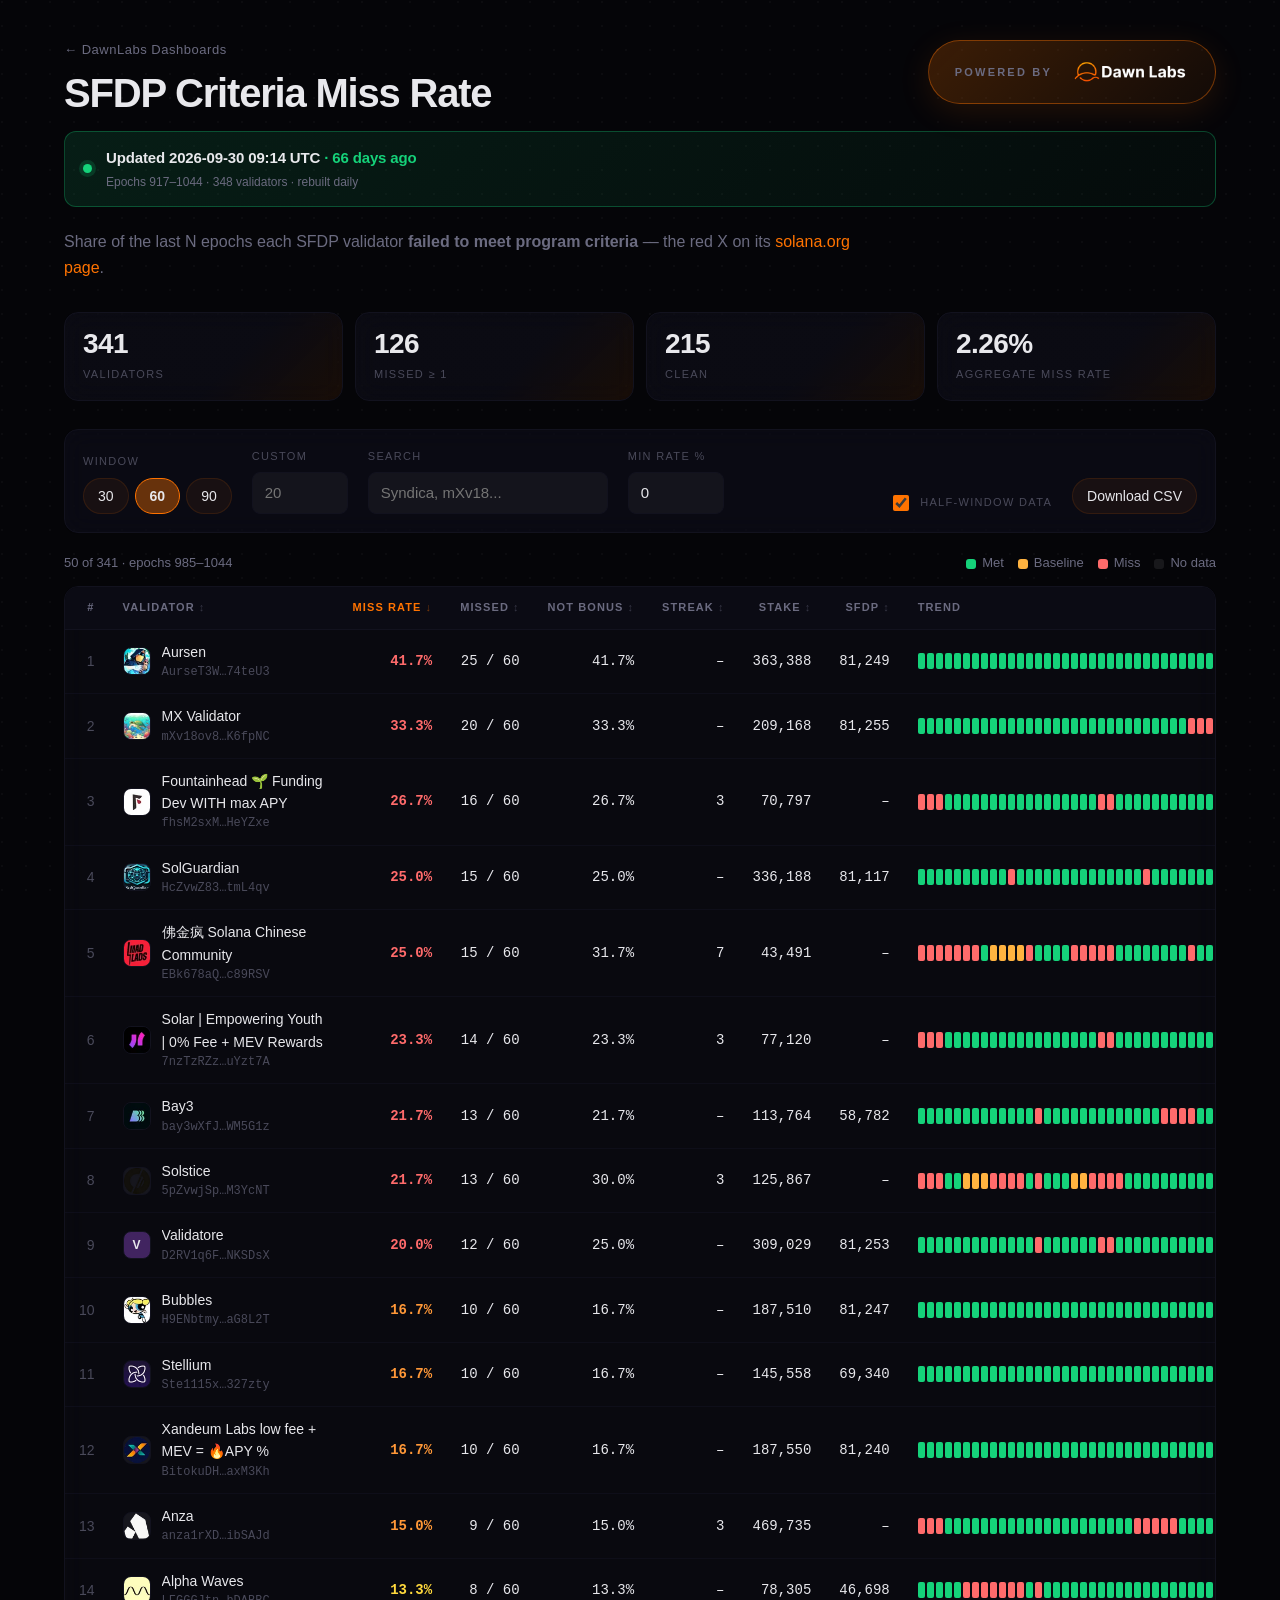
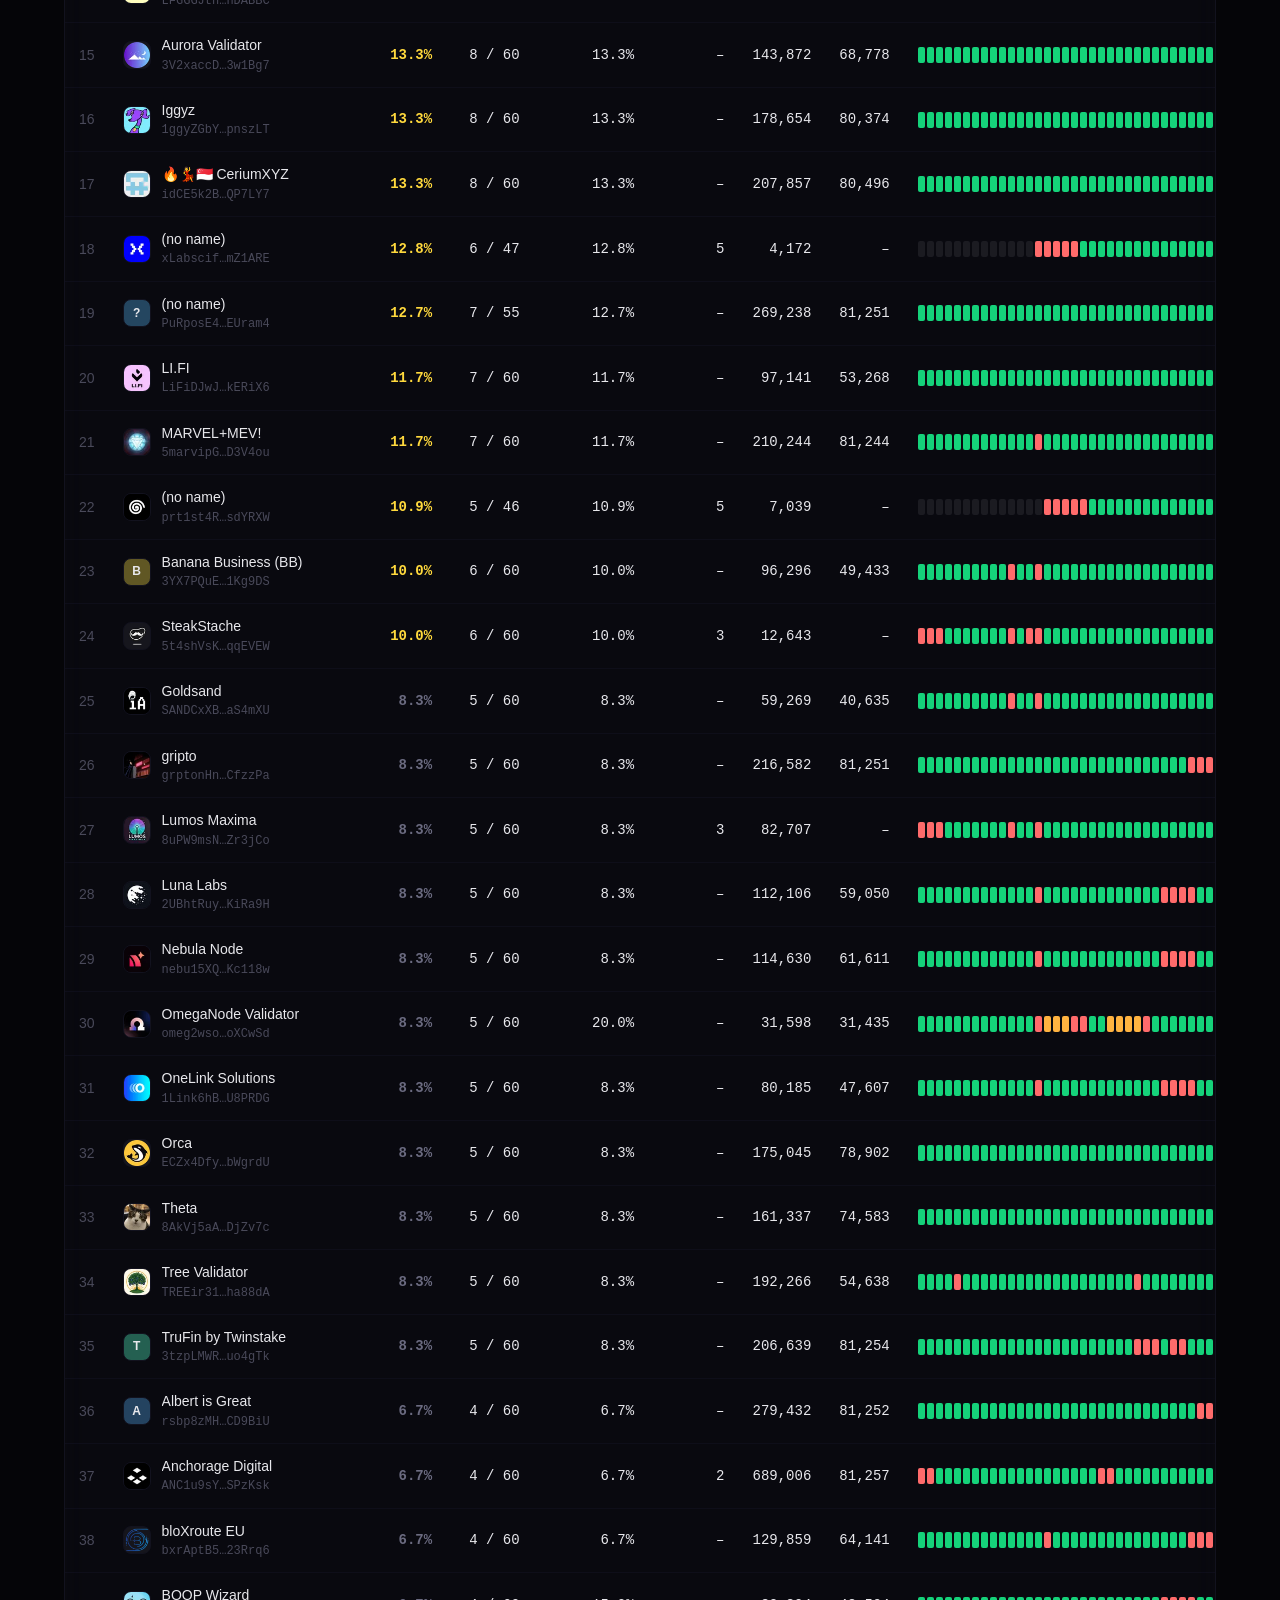
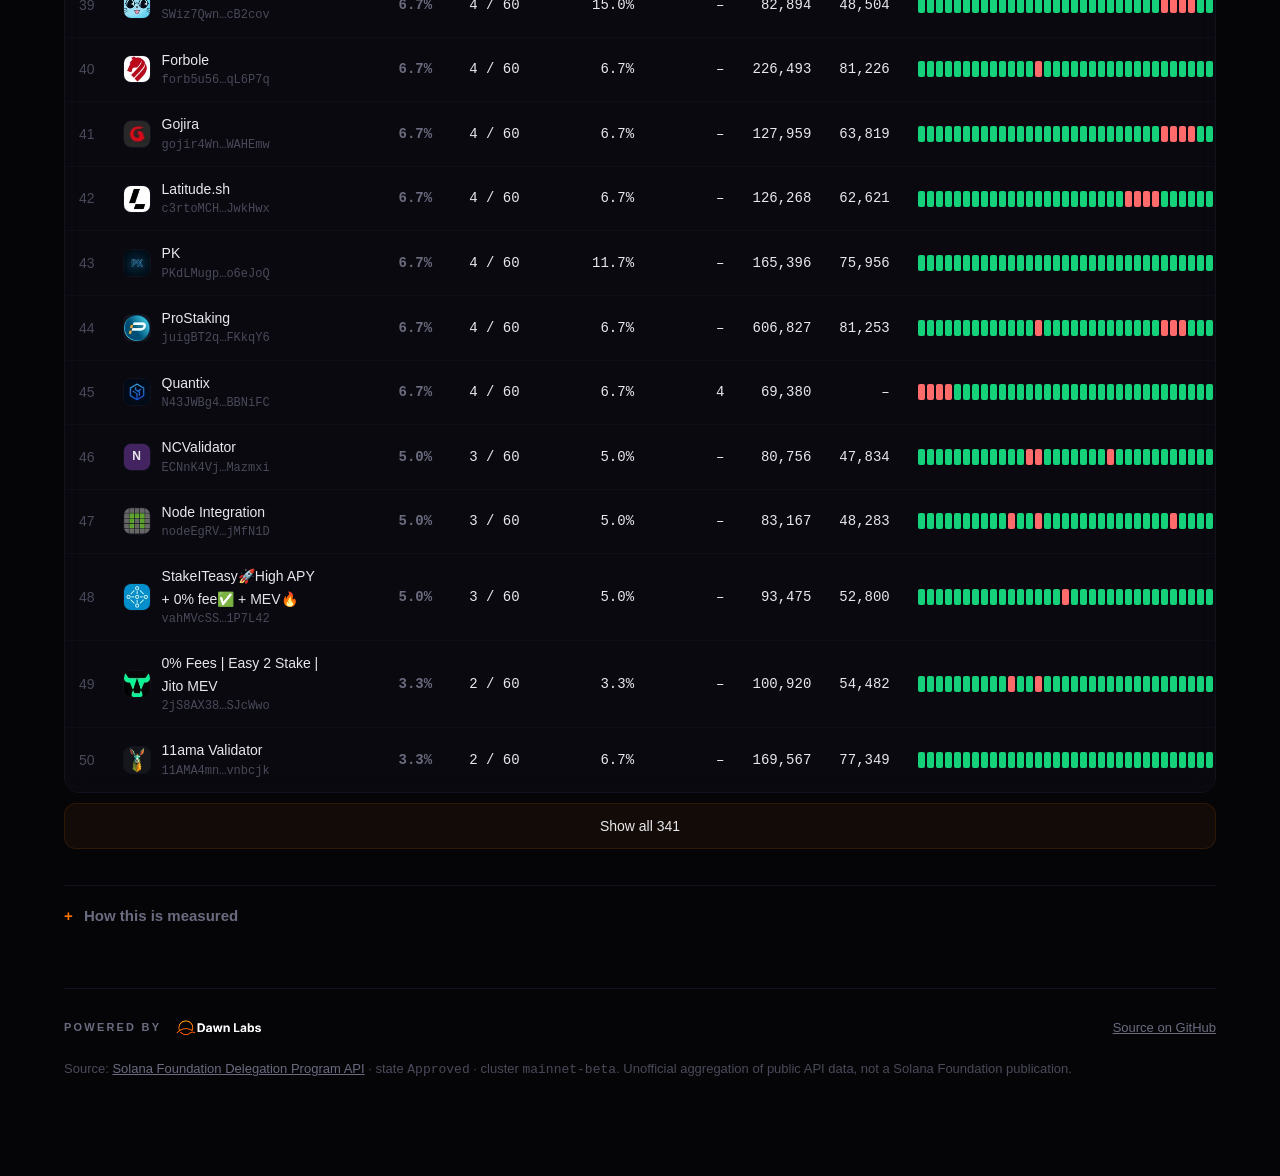
==== commit 38d426ae: "update dashboard data (2026-09-30)" ====
--- a/docs/criteria-miss/index.html
+++ b/docs/criteria-miss/index.html
@@ -1,7 +1,7 @@
 <!doctype html>
 <html lang="en">
 <head>
-<!-- build: d5a099b508391f8aab232c6ed39ce40bc8db0af2f5b9f10482337ad147a12605 -->
+<!-- build: 78db27e054f5e569b65f0f832f3f9064ebc7322a8adda94575f1d4b59d213fa3 -->
 <meta charset="utf-8">
 <meta name="viewport" content="width=device-width, initial-scale=1">
 <title>SFDP Criteria Miss Rate — Powered by DawnLabs</title>
@@ -28,8 +28,8 @@
 <div class="freshness">
   <span class="pulse" aria-hidden="true"></span>
   <div class="fresh-text">
-    <div class="fresh-main">Updated <time datetime="2026-09-29T09:23:38Z">2026-09-29 09:23 UTC</time><span class="fresh-age" id="freshage"></span></div>
-    <div class="fresh-sub">Epochs 916–1043 · 348 validators · rebuilt daily</div>
+    <div class="fresh-main">Updated <time datetime="2026-09-30T09:14:07Z">2026-09-30 09:14 UTC</time><span class="fresh-age" id="freshage"></span></div>
+    <div class="fresh-sub">Epochs 917–1044 · 348 validators · rebuilt daily</div>
   </div>
 </div>
 
@@ -132,7 +132,7 @@
 
 </footer>
 </div>
-<script>const DATA = {"dashboard":"criteria-miss","cluster":"mainnet-beta","participant_states":"Approved","window":{"start":916,"end":1043,"history":128},"state_codes":{"B":"Bonus","L":"Baseline","N":"None","H":"NoneHighThirdPartyStake"},"missing_code":"-","validators":[{"p":"2jS8AX38m8F9C5juToW1FmTufEbb1DfDzZJj9HSJcWwo","n":"0% Fees | Easy 2 Stake | Jito MEV","t":"Approved","k":100360,"f":53910,"s":"BBBBBBBBBNBBNBBBBBBBBBBBBBBBBBBBBBBBBBBBBBBBBBBBBBBBBBBBBBBBBBBBBBBNNBBBBBBBBBBBBBBBBBBBBBBBBBBBBBBBBBBBBBBBBBBBBBBBBBBBBBBBBBBB","i":1},{"p":"3KNGMiXwhy2CAWVNpLoUt25sNngFnX1mZpaiEeVccBA6","n":"01node","t":"Approved","k":57949,"f":39852,"s":"BBBBBBBBBBBBBBBBBBBBBBBBBBBBBBBBBBNBBBBBBBBBBBBBBBBBBBBBBBBBBBBBBBBBBBBBBBBBBBBBBBBBBBBBBBBBBBBBBBBBBBBBBBBBBBBBBBBBBBBBBBBBBBBB","i":1},{"p":"zeroT6PTAEjipvZuACTh1mbGCqTHgA6i1ped9DcuidX","n":"0base.vc 🇰🇷 | MEV 🔥","t":"Approved","k":198334,"f":52798,"s":"BBBBNBBBBBBBBBBBBBBBBBBBBBBBBBBBBBBBBBBBBBBBBBBBBBBBBBBBBBBBBBBBBBBBBBBBBBBBBBBBBBBBBBBBBBBBBBBBBBBBBBBBBBBBBBBBBBBBBBBBBBBBBBBB","i":1},{"p":"6NDen7aDi65apHo8m1Vea4nuS6LyjQeM6pDNqcW4Q5Pg","n":"0node.io","t":"Approved","k":124198,"f":61533,"s":"BBBBBBBBBBBBBBBBBBBBBBBBBBBBBBBBBBBBBBBBBBBBBBBBBBBBBBBBBBBBBBBBBBBBBBBBBBBBBBBBBBBBBBBBBBBBBBBBBBBBBBBBBBBBBBBBBBBBBBBBBBBBBBBB","i":1},{"p":"1KXvrkPXwkGF6NK1zyzVuJqbXfpenPVPP6hoiK9bsK3","n":"1000X.sh","t":"Approved","k":185527,"f":79391,"s":"BBBBBBBBBBBBBBBBBBBBBBBBBBBBBBBBBBBBBBBBBBBBBBBBBBBBBBBBBBBBBBBBBBBBBBBBBBBBBBBBBBBBBBBBBBBBBBBBBBBBBBBBBBBBBBBBBBBBBBBBBBBBBBBB","i":1},{"p":"11AMA4mnNbsrPQeuoNN7uiZVJZtqEzQHrTfa5vnbcjk","n":"11ama Validator","t":"Approved","k":169041,"f":76838,"s":"BBBBBBBBBBBBBBBBBBBBBBBBBBBBBBBBBBBBBBBBBBBBBBLLBBNBBBBBBNBBBBBBBBBBBBBBBBBBBBBBBBBNBBBLLLNNNNBBBLLLLNBBBBBBBBBBBBBBBBBBBBBNBBBB","i":1},{"p":"FyrwfMaomErzqrFUXMjCJ7mA4u81DsiDdrzC3MJD6d4j","n":"1dad | Solfege","t":"Approved","k":349459,"f":78631,"s":"BBBBBBBBBBBBBBBBBBBBBBBBBBBBBBBBBBBBBBBBBBBBBBBBBBBBBBBBBBBBBBBBBBBBBBBBBBBBBBBBBBBBBBBBBBBBBBBBBBBBBBBBBBBBBBBBBBBBBBBBBBBBBBBB","i":1},{"p":"Fy7RCjDdFLG8wLn7TBKbccaKwYX1FetdSoVDREdUHf5o","n":"3SDK","t":"Approved","k":79461,"f":46954,"s":"BBBBBBBBBBBBBBBBBBBBBBBBBBBBBBBBBBBBBBBBBBBBBBBBBBBBBBBBBBBBBBBBBBBBBBBBBBBBBBBBBBBBBBBBBBBBBBBBBBBBBBBBBBBBBBBBBBBBBBBBBBBBBBBB"},{"p":"9dH6wfdJVgnDcbCUjT8rkmejAzTnGQaFarmLfvBYXANK","n":"4CRYPTO","t":"Approved","k":105928,"f":55772,"s":"BBBBBBBBBBBBBBBBBBBBBBBBBBBBBBBBBBBBBBBBBBBBBBBBBBBBBBBBBBBBBBBBBBBBBBBBBBBBBBBBBBBBBBBBBBBBBBBBBBBBBBBBBBBBBBBBBBBBBBBBBBBBBBBB","i":1},{"p":"3Pfubj3ytkRxFAGwFb5vtacuZJUxko5Du39xie9MBXuC","n":"[NODERS]","t":"Approved","k":110937,"f":57446,"s":"BBBBBBBBBBBBBBBBBBBBBBBBBBBBBBBBBBBBBBBBBBBBBBBBBBBBBBBBBBBBBBBBBBBBBBBBBBBBBBBBBBBBBBBBBBBBBBBBBBBBBBBBBBBBBBBBBBBBBBNBBBBBBBBB","i":1},{"p":"Hj2jzpAp57KyM3SmnYwJbDVrQ8tTWizMon2hhzYzwxet","n":"A Unicorn Julia","t":"Approved","k":194513,"f":79494,"s":"BBBBBBBBBBBBNBBBBBBBBBBBBBBBBBBBBBBBBBBBBBBBBBBBBBBBBBBBBBBBBBBBBBBBBBBBBBBBBBBBBBBBBBBBBBBBBBBBBBBBBBBBBBBBBBBBBBBBBBBBBBBBBBBB","i":1},{"p":"BR1aTt4ZZUCwWJDkSYf1hqkYJjo7Mb7Ar8iVTkeSwUB8","n":"Abacus","t":"Approved","k":92819,"f":51122,"s":"BBBBBBBBBBBBBBBBBBBBBBBBBBBBBBBBBBBBBBBBBBBBBBBBBBBBBBBBBBBBBBBBBBBBBBBBBBBBBBBBBBBBBBBBBBBBBBBBBBBBBBBBBBBBBBBBBBBBBBBBBBBBBBBB","i":1},{"p":"ABREU5YkQcfpDZymoQ97iGUgQcfgjctWUUxEMfumiPdV","n":"ABREU Foundation","t":"Approved","k":76373,"f":45986,"s":"BBBBBBBBBNBBBBBBBBBBBBBBBBBBBBBBBBBBBBBBBBBBBBBBBBBBBBBBBBBBBBBBBBBBBBBBBBBBBBBBBBBBBNBBBBBBBBBBBBBBBBBBBBBBBBBBBBBBBBBBBBBBBBBB"},{"p":"3WDh9HgusCujDmXCVhophLrHvoKHQd1Sd4uFHz1Awo35","n":"Absolute Guard","t":"Approved","k":302126,"f":80612,"s":"BBBBBBBBBBBBBBBBBBBBBBBBBBBBBBBBBBBBBBBBBBBBBBBBBBBBBBBBBBBBBBBBBBBBBBBBBBBBBBBBBBBBBBBBBBBBBBBBBBBBBBBBBBBBBBBBBBBBBBBBBBBBBBBB","i":1},{"p":"AccReGBNBdUCEJ7ZyP231jw7uVJ3eF9u4cLBFAyqQuWm","n":"Accretion | r0bre","t":"Approved","k":68117,"f":43173,"s":"BBBBBBBBBBBBBBNBBBBBBBBNBBBBBBBBBBBBBBBBBBBBBBBBBBBBBBBBBBLNLLLBBBBBBBBNBBBBBBBBBB---BBBBBBBBBBBBBLLLLNBBBBBBBBBBBBBBBBBBBBBBBBB","i":1},{"p":"adramSYKBv1yHoZTub4kepcmF5LybPxwyJcsz4fpfi7","n":"Adrastea Validator","t":"Approved","k":263777,"f":80715,"s":"BBBBBBBBBBBBBBBBBBBBBBBBBBBBBBBBBBBBBBBBBBBBBBBBBBBBBBBBBBBBBBBBBBBBBBBBBBBBBBBBBBBBBBBBBBBBBBBBBBBBBBBBBBBBBBBBBBBBBBBBBBBBBBBB","i":1},{"p":"KAoSp3EudGqUBXv46tQoDwbZxSm3iXa9wM2aF4ySbJJ","n":"Aepalizage","t":"Approved","k":80530,"f":47339,"s":"BBBBBBBBBBBBNBBBBBBBBBBBBBBBBBBBBBBBBBBBBBBBBBBBBBBBBBBBBBBBBBBBBBBBBBBBBBBBBBBBBBBBBBBBBBBBBBBBBBBBBBBBBBBBBBBBBBBBBBBBBBBBBBBB","i":1},{"p":"EPFZFVrXuveEQar9LaEkt5kDRPMnbvK54qu5FwCxpkcy","n":"AiSol","t":"Approved","k":107214,"f":56212,"s":"BBBBBBBBBBBBNBBBBBBBBBBBBBBBBBBBBBBBBBBBBBBBBBBBBBBBBBBBBBBBBBBBBBBBBBBBBBBBBBBBBBBBBBBBBBBBBBBBBBBBBBBBBBBBBBBBBBBBBBNBBBNBBBBB","i":1},{"p":"rsbp8zMHbGCpLoRktmsjspYv77VcjxAzH1KxPCD9BiU","n":"Albert is Great","t":"Approved","k":278899,"f":80753,"s":"BBBBBBBBBBBBBBBBBBBBBBBBBBBBBBNNNBBBBBBBBBBBBBBBBBBBBBBNBBBBBBBBBBBBBBBBBBBBBBBBBBBBBBBBBBBBBBBBBBBBBBBBBBBBBBBBBBBBBBBBBBBBBBBB"},{"p":"ABC1U4cf9DZMwqy8ktEr4WJj8VHmVBQibbC57gEJthwY","n":"algo|stake","t":"Approved","k":237066,"f":80530,"s":"BBBBBBBBBBBBBBBBBBBBBBBBBBBBBBBBBBBBBBBBBBBBBBBBBBBBBBBBBBBBBBBBBBBBBBBBBBBBBBBBBBBBBBBBBBBBBBBBBBBBBBBBBBBBBBBBBBBBBBBBBBBBBBBB","i":1},{"p":"5zm9g3zgAPWzX3wmUB2JtTkcwCqe74NWsTmt5wLFwCKK","n":"Allied Validator","t":"Approved","k":101457,"f":53632,"s":"BBBBBBBBBBBBBBBBBBBBBBBBBBBBBBBBBBBBBBBBBBBBBBBBBBBBBBBBBBBBBBBBBBBBBBBBBBBBBBBBBBBBBBBBBBBBBBBBBBBBBBBBBBBBBBBBBBBBBBBBBBBBBBBB","i":1},{"p":"LFGGGJtnBLvq78DyMz1gTeedM6f8owck76qHThDABBC","n":"Alpha Waves","t":"Approved","k":79586,"f":45397,"s":"BBBBNNNNNNNBNBBBBBBBBBBBBBBBBBBBBBBBBBBBBBBBBBBBBBBBBBBBBBBBBBBBBBBBBBBBBBBBBBBBBBBNNNBNNBNNBBBBBBBBBBBBBBBBLLLNNBBBBBBBBBBBBBBB","i":1},{"p":"97jbhVBYcSmwGXjrx5PPWXucDsVBqwyoQ6rzP3B6eeMt","n":"anarcheuz","t":"Approved","k":197808,"f":80741,"s":"BBBBBBBBBBBBBBBBBBBBBBBBBBBBBBBBBBBBBBBBBBBBBBBBBBBBBBBBBNBBBBBBBBBBBBBBBBBBBBBBBBBBBBBBBBBBBBBBBBBBBBBBBBBBBBBBBBBBBBBBBBBBBBBB","i":1},{"p":"ANC1u9sY36q3mi2MyVhtz71un8yLgTsFBUuyLcSPzKsk","n":"Anchorage Digital","t":"Approved","k":688379,"f":80757,"s":"NBBBBBBBBBBBBBBBBBBNNBBBBBBBBBBBBBBBBBBBBBBBBBBBBBBBBBBBBBBBBBBBBNBBBBBBBBBBBBBBBBBBBBBBBBBBBBBBBBBBBBBBBBBBBBBBBBBBBBBBBBBBBBBB","i":1},{"p":"Av8EnYrPBnSJHK5e2wmTdnCpSy7nzmBgyFaUKSyLnBfe","n":"AndrewInUA","t":"Approved","k":117096,"f":58863,"s":"BBBBBBBBBBBBBBBBBBBBBBBBBBBBBBBBBBBBBBBBBBBBBBBBBBBBBBBBBBBBBBBBBBBBBBBBBBBBBBBBBBBBBBBBBBBBBBBBBBBBBBBBBBBBBBBBBBBBBBBBBBBBBBBB","i":1},{"p":"6Rk694kh1QTyQkirdb1uDZmS5xqG9bNaYtxx8d311Mr7","n":"Anode ⚡️ Beta","t":"Approved","k":91666,"f":50193,"s":"BBBBBBBBBBBBBBBBBBBBBBBBBBBBBBBBBBBBBBBBBBBBBBBBBBBBBBBBBBBBBBBBBBBBBBBBBBBBBBBBBBBBBBBBBBBBBBBBBBBBBBBBBBBBBBBBBBBBBBBBBBBBBBBB","i":1},{"p":"anza1rXDVhy1NfVNtsbT3kSBh2jgB1BGZUKuUibSAJd","n":"Anza","t":"Approved","k":550305,"f":80757,"s":"NNBBBBBBBBBBBBBBBBBBBBBNNNNNBBBBBBBBBBBBBBBBBBBBBBBBBBBBBNBBBBBBBBBBBBBBBBBBBBBBBBBBBBBBBBBBBBBBBBBBBBBBBBBBBBBBBBBBBBBBBBBBBBBB","i":1},{"p":"5VrW7YNBccVnhnZVmooCePdLFcs2UjfxRT3hoY9mN8Ec","n":"Appleyello","t":"Approved","k":310229,"f":42665,"s":"BBBNBBBBBBBBBBBBBBBBBBBBBBBBBBBBBBBBBBBBBBBBBBBBBBBBBBBBBBBBBBBBBBBBBBBBBBBBBBBBBBBBBBBBBBBBBBBBBBBBBBBBBBBBBBBBBBBBBBBBBBBBBBBB"},{"p":"GwHH8ciFhR8vejWCqmg8FWZUCNtubPY2esALvy5tBvji","n":"ART3MIS.CLOUD ☘️","t":"Approved","k":214792,"f":79469,"s":"BBBBBBBBBBBBBBBBBBBBBBBBBBBBBBBBBBBBBBBBBBBBBBBBBBBBBBBBBBBBBBBBBBBBBBBBBBBBBBBBBBBBBBBBBBBBBBBBBBBBBBBBBBBBBBBBBBBBBBBBBBBBBBBB","i":1},{"p":"3V2xaccDpFib4DbTksdiveNDmiwpXBqSWyjSof3w1Bg7","n":"Aurora Validator","t":"Approved","k":143319,"f":68247,"s":"BBBBBBBBBBBBBBBBBBBBBBBBBBBBBBBBBBBBBBBBBBNNNNNNNNBBBBBBBBBBBBBBBBBBBBBBBBBBBBBBBBBBBBBBBNNBBBBBBBBBBBBBBBBBBBBBBBBBBBBBBBBBBBBB","i":1},{"p":"AurseT3W3tk1dATBWAXtWR6oubBgECqintfcvP74teU3","n":"Aursen","t":"Approved","k":362573,"f":80749,"s":"BBBBBBBBBBBBBBBBBBBBBBBBBBBBBBBBBBNNNNNNNNNNNNNNNNNNNNNNNNNNNBBBBBBBBB----------------------------------------------------------","i":1},{"p":"avnujiRNoSRe9PcET42DPKznyfYnb2LRaZAsqv6REZo","n":"AVNU","t":"Approved","k":144401,"f":68558,"s":"BBBBBBBBBBBBBBBBBBBBBBBBBBBBBBBBBBBBBBBBBBBBBBBBBBBBBBBBBBBBBBBBBBBBBBBBBBBBBBBBBBBBBBBBBBBBBBBBBBBBBBNN------------------------","i":1},{"p":"GHQsq6bAdgooi998uKhwdzFubsJ7R3SuhTE9gJ83gctU","n":"Axis","t":"Approved","k":206842,"f":79623,"s":"BBBBBBBBBBBBBBBBBBBBBBBBBBBBBBBBBBBBBBBN----------------------------------------------------------------------------------------","i":1},{"p":"3YX7PQuESmR2h95FDgjahEQjyCBhmY1Ts2MsrM1Kg9DS","n":"Banana Business (BB)","t":"Approved","k":93446,"f":46600,"s":"BBBBBBBBBNBBNBBBBBBBBBBBBBBBBBBBBBBBNNBBBBBBBBBBBBBBBBBBNNBBBBBBNNNNNNNBBBBBBBBBBBBBBBBBBBBBBBBBBBBBBBBBBBBBBBBBBBBBBBBBBBBBBBBB"},{"p":"bay3wXfJsu9ds1zQBoQQ4DUwFGs3NP6q4gca9WM5G1z","n":"Bay3","t":"Approved","k":113325,"f":58210,"s":"BBBBBBBBBBBBNBBBBBBBBBBBBBNNNNBBBBNNNNNNNNBBBBBBBBBBBBBBBBBBBBBBNNBBBBBBBBBBBBBBBBBBBBBBBBBBBBBBBBBBBBBBBBBBBBBBBBBBBBBBBBBBBBBB","i":1},{"p":"EydLxzdWfD434DDxZYXkTcajvK5VKH7p6CofEDCRUkJ4","n":"Bernardo Beacon","t":"Approved","k":157659,"f":72793,"s":"BBBBBBBBBBBBBBBBBBBBBBBBBBBBBBBBBBBBBBBBBBBBBBBBBBBBBBBBBBBBBBBBBBBBBBBBBBBBBBBBBBBBBBBBBBBBBBBBBBBBBBBBBBBBBBBBBBBBBBBBBBBBBBBB","i":1},{"p":"BSGMRbK97DcgLe4u4kfNQnmTVZGVnwdtKQBJqWRBTZxU","n":"Black Sea Gold","t":"Approved","k":159996,"f":73639,"s":"BBBBBBBBBBBBBBBBBBBBBBBBBBBBBBBBBBBBBBBBBBBBBBBBBBBBBBBBBBBBBBBBBBBBBBBBBBBBBBBBBBBBBBBBBBBBBBBBBBBBBBBBBBBBBBBBBBBBBBBBBBBBBBBB","i":1},{"p":"mD1afZhSisoXfJLT8nYwSFANqjr1KPoDUEpYTEfFX1e","n":"Block Parliament 🦉","t":"Approved","k":245241,"f":80675,"s":"BBBBBBBBBBBBNBBBBBBBBBBBBBBBBBBBBBBBBBBBBBBBBBBBBBBBBBBBBBBBBBBBBBBBBBBBBBBBBBBBBBBBBBBBBBBBBBBBBBBBBBBBBBBBBBBBBBBBBBBBBBBBBBBB","i":1},{"p":"7VZM7YHcX73TpGoXDeBu61g4QKC86GwAEnew8dA7Y2xn","n":"BLOCKSIZE","t":"Approved","k":247813,"f":80708,"s":"BBBBBBBBBBBBBBBBBBBBBBBBBBBBBBBBBBBBBBBBBBBBBBBBBBBBBBBBBBBBBBBBBBBBBBBBBBBBBBBBBBBBBBBBBBBBBBBBBBBBBBBBBBBBBBBBBBBBBBBBBBBBBNBB","i":1},{"p":"5fSQdv4zsAJNx6RKpGho6sL6rY6a8nziaqcmwaRJB9NE","n":"Blossom","t":"Approved","k":139541,"f":66375,"s":"BBBBBBBBBBBBBBBBBBBBBBBBBBBBBBBBBBBBBBBBBBBBBBBBBBBBBBBBBBBBBBBBBBBBBBBBBBBBBBBBBBBBBBBBBBBBBBBBBBBBBBBBBBBBBBBBBBBBBBBBBBBBBBBB","i":1},{"p":"bxrAptB5ZpZBhoLedJpoGWY5hBjjt3zvVBr2323Rrq6","n":"bloXroute EU","t":"Approved","k":129318,"f":63611,"s":"BBBBBBBBBBBBBNBBBBBBBBBBBBBBBNNNBBBBBBBBBBBBBBBBBBBBBBBBBBBBBBBBBBBBBBBBBBBBBBBBBBBBBBBBBBBBBBBBBBBBBBBBBBBBBBBBBBBBBBBBBBBBBBBB","i":1},{"p":"b1ueZK9bWTywN2587zsScyLTaH18wfRfN5W15XnkiqF","n":"Blue Sky","t":"Approved","k":140268,"f":67236,"s":"BBBBBBBBBBBBBBBBBBBBBBBBBBBBBBBBBBBBBBBBBBBBBBBBBBBBBBBBBBBBBBBBBBBBBBBBBBBBBBBBBBBBBBBBBBBBBBBBBBBBBBBBBBBBBBBBBBBBBBBBBBBBBBBB","i":1},{"p":"PAD9aPiKJGcbGxuVLbc8o4Vf65GPq3fJQ7PkHWuX6a8","n":"BlueLotus 👩‍💻","t":"Approved","k":155353,"f":71135,"s":"BBBBBBBBBBBBBBBBBBBBBBBBBBBBBBBBBBBBBBBBBBBBBBNNBBBBBBBBBBBBBBBBBBBBBBBBBBBBBBBBBBBBBBBBBBBBBBBBBBBBBBBBBBBBBBBBBBBBBBBBBBBBBBBB","i":1},{"p":"BoNKmNCGvoHS4CkKvYRnF21iEpUP827pZjhFGdA4t5as","n":"BONK","t":"Approved","k":282844,"f":80529,"s":"BBBBBBBBBBBBBBBBBBBBBBBBBBBBBBBBBBBBBBBBBBBBBBBBBBBBBBBBBBBBBBBBBBBBBBBBBBBBBBBBBBBBBBBBBBBBBBBBBBBBBBBBBBBBBBBBBBBBBBBBBBBBBBBB","i":1},{"p":"SWiz7QwnYPm61pWWUUkMhj4r5pZLP1SvYibdHcB2cov","n":"BOOP Wizard","t":"Approved","k":82320,"f":47946,"s":"BBBBBBBBBBBBBBBBBBBBBBBBBBNNNNBBBBBBBBBBLLLLLBBBBBBBBBBBBBBBBBBBBBBBBBBBBBBBBBBBBBBBBBBBBBBBBBBBBBBBBBBBBBBBBBBBBBBBBBBBBBBBBBBB","i":1},{"p":"icex1C6pnZxznQWiHZZANjGU8nZ8kNquFnjyY7XXrXE","n":"BrewlabsHQ","t":"Approved","k":249063,"f":80692,"s":"BBBBBBBBBBBBBBBBBBBBBBBBBBBBBBBBBBBBBBBBBBBBBBBBBBBBBBBBBBBBBBBBBBBBBBBBBBBBBBBBBBBBBBBBBBBBBBBBBBBBBBBBBBBBBBBBBBBBBBBBBBBBBBBB","i":1},{"p":"H9ENbtmy2tWFtAJNmpC8xQtbcr1NTp4FXLdphRaG8L2T","n":"Bubbles","t":"Approved","k":186992,"f":80748,"s":"BBBBBBBBBBBBBBBBBBBBBBBBBBBBBBBBBBBBBBBBBBNNNNNNNBBBBBBBNNNBBBBBNBNNNNBBBBBBBBBBBBBBBBBBBBBBBBBBBBBBBBBBBBBBBBBBBBBBBBBBBBBBBBBB","i":1},{"p":"DupN8puwoPdFo9EYm8AXemEn9cMsore1QmZzfPaxyUG4","n":"Buffalo Steve","t":"Approved","k":79033,"f":46875,"s":"BBBBBBBBBBBBBBBBBBBBBBBBBBBBBBBBBBBBBBBBBBBBBBBBBBBBBBBBBBBBBBBBBBBBBBBBBBBBBBBBBBBBBBBBBBBBBBBBBBBBBBBBBBBBBBBBBBBBBBBBBBBBBBBN","i":1},{"p":"3YVoK8UN62dyiPZnGBzBTkGdwsVmmK1MpRoLcxNRs9BE","n":"Calypso","t":"Approved","k":490716,"f":80236,"s":"BBBBBBBBLLLNBNBBBBBBBBBBBBBBBBBBBBBBBBBBBBBBBBBBBBBBBBBBBBBBBBBBBBBBBBBBBBBBBBBBBBBBBBBBBBBBBBBBBBBBBBBBBBBBBBBBBBBBBBBBBBBBBLLL","i":1},{"p":"capyS1jerxhFp1RehdWRG6kbWi8bnWF3fkEG2RGLsQf","n":"capy","t":"Approved","k":162013,"f":74502,"s":"BBBBBBBBBBBBBBBBBBBBBBBBBBBBBBBBBBBBBBBBBBBBBBBBBBBBBBNNBBBBBBBBBBBBBBBBBBBBBBBBBBBBBBBBBBBBBBBBBBBBBBBBBBBBBBBBBBBBBBBBBBBBBBBB"},{"p":"BNtHBLo1L2vAG7PBQ6mJvWz7GqVPxBnioXsY2Gjtubrg","n":"CatalystX - Innovation OnChain","t":"Approved","k":223203,"f":80393,"s":"BBBBBBBBBBBBNBBBBBBBBBBBBBBBBBBBBBBBBBBBBBBBBBBBBBBBBBBBBBBBBBBBBBBBBBBBBBBBBBBBBBBBBBBBBBBBBBBBBBBBBBBBBBBBBBBBBBBBBBBBBBBBBBBB","i":1},{"p":"6YY2VS44RP1sBosdEsvSaiw7gETDNx3tmg5mM5wHpTqM","n":"Cavey Cool","t":"Approved","k":809703,"f":80756,"s":"NNBBBBBBBBBBBBBBBBBBB-----------------------------------------------------------------------------------------------------------","i":1},{"p":"5essVpBYvocZkQnkrWsMDfRPwtp4BeihJRaweKLR4dRn","n":"Certora Validator","t":"Approved","k":1037293,"f":0,"s":"HHHHHHHHHNHHNHHHHHHHHHHHHHBBBBBBBBBBBBBBBBBBBBBBBBBBBBBBBBBBBBBBBBBBBBBBBBBBBBBBBBBBBBBBBBBBBBBBBBBBBBBBBBBBBBBBBBBBBBBBBBBBBBBB","i":1},{"p":"chdvWr6T14nqGRFD37KY36dsvhkCtDaufW5rpu3AfHe","n":"CH Dev","t":"Approved","k":94302,"f":51554,"s":"BBBBBBBBBBBBBBBBBBBBBBBBBBBBBBBBBBBBBBBBBBBBBBBBBBBBBBBBBBBBBBBBBBBBBBBBBBBBBBBBBBBBBBBBBBBBBBBBBBBBBBBBBBBBBBBBBBBBBBBBBBBBBBBB","i":1},{"p":"2mMGsb5uy1Q4Dvezr8HK2E8SJoChcb2X7b61tJPaVHHd","n":"Chainflow","t":"Approved","k":602716,"f":80754,"s":"BBBBBBBBBBBBBBBBBBBBBBBBBBNNBBBBBBBBBBBBBBBBBBBBBBBBBBBBBBBBBBBBNNNNNNNBBBBBBBBBBBBBBBBBBBBBBBBBBBBBBBBBBBBBBBBBBBBBBBBBBBBBBBBB"},{"p":"3RXKQBRv7xKTQeNdLSPhCiD4QcUfxEQ12rtgUkMf5LnS","n":"Chainode Tech \u0026 MEV(0% Fee)","t":"Approved","k":397657,"f":80720,"s":"BBBBBBBBBBBBBBBBBBBBBBBBBBBBBBBBBBBBBBBBBBBBBBBBBBBBBBBBBBBBBBBBBBBBBBBBBBBBBBBBBBBBBBBBBBNBBBBBBBBBBBBBBBBBBBBBBBBBBBBBBBBBBBBB","i":1},{"p":"chrtyETASKQhsndRM9pr6qC3gAHG5MuRwCgXSNVqnJL","n":"Charity Soul","t":"Approved","k":115460,"f":58970,"s":"BBBBBBBBBBBBBBBBBBBBBBBBBBBBBBBBBBBBBBBBBBBBBBBBBBBBBBBBBBBBBBBBBBBBBBBBBBBBBBBBBBBBBBBBBBBBBBBBBBBBBBBBBBBBBBBBBBBBBBBBBBBBBBBB","i":1},{"p":"chopskqnudaeCTENWzUjfFCBSLcxprqbdMoCAucAwfb","n":"Choplet Studios","t":"Approved","k":117428,"f":59627,"s":"BBBBBBBBBBBBBBBBBBBBBBBBBBBBBBBBBBBBBBBBBBBBBBBBBBBBBBBBBBBBBBBBBBBBBBBBBBBBBBBBBBBBBBBBBBBBBBBBBBBBBBBBBBBBBBBBBBBBBBBBBBBBBBBB","i":1},{"p":"CtzN7ysR5rX69qd168Aosbuc83mPozhi81bEHbG7ecNP","n":"Citizen Node","t":"Approved","k":117037,"f":59423,"s":"BBBBBBBBBBBBBBBBBBBBBBBBBBBBBBBBBBBBBBBBBBBBBBBBBBBBBBBBBBBBBBBBBBBBBBBBBBBBBBBBBBBBBBBBBBBBBBBBBBBBBBBBBBBBBBBBBBBBBBBBBBBBBBBB","i":1},{"p":"CARBN9PY1Qej1aCg4885pfoYH8EHfjWuMy59pVa48ky","n":"Cloak","t":"Approved","k":83871,"f":48317,"s":"BBBBBBBBNBBBBBBBBBBBBBBBBBBBBBBBBBBBBBBBBBBBBBBBBBBBBBBBBBBBBBBBBBBBBBBBBBBBBBBBBBBBBBBBBBBBBBBBBBBBBBBBBBBBBBBBBBBBBBBBBBBBBBBB","i":1},{"p":"DViARWAWKkxAzp4UCgbw5B9pLSrBY3PaztFErcwgVUKX","n":"Code-Breader","t":"Approved","k":222770,"f":79414,"s":"BBBBBBBBBBBBNBBBBBBBBBBBBBBBBBBBBBBBBBBBBBBBBBBBBBBBBBBBBBBBBBBBBBBBBBBBBBBBBBBBBBBBBBBBBBBBBBBBBBBBBBBBBBBBBBBBBBBBBBBBBBBBBBBB","i":1},{"p":"CVRr5oHCAAooVbYze7CvXtRp4FUtkMCSqBZU7MVu8v8e","n":"Coverlet+MEV | 0% ALL FEES ✅","t":"Approved","k":172803,"f":77234,"s":"BBBBBBBBBBBBBBBBBBBBBBBBBBBBBBBBBBBBBBBBBBBBBBBBBBBBBBBBBBBBBBBBBBBBBBBBBBBBBBBBBBBBBBBBBBBBBBBBBBBBBBBBBBBBBBBBBBBBBBBBBBBBBBBB","i":1},{"p":"E9hD3ikumJx1GVswDjnpCt6Uu4WG5mz1PDWCqdE5uhmo","n":"cp0x_by_STAKRspace","t":"Approved","k":120508,"f":60641,"s":"BBBBBBBBBBBBBBBBBBBBBBBBBBBBBBBBBBBBBBBBBBBBBBBBBBBBBBBBBBBBBBBBBBBBBBBBBBBBBBBBBBBBBBBBBBBBBBBBBBBBNBBBBBBBBNBBBBBBBBBBBBBBBBBB","i":1},{"p":"AdSHK6vpQnwHRSw7jXUwjMEytmhFwnynZSENhvpAxL1y","n":"crypto-jack-sparrow","t":"Approved","k":32925,"f":31500,"s":"BBBBBBBBBBBBBBBBBBLLLLNBBBBBBBBBBBBBBBBBBBBBBBBBBBBBBBBBBBBBBBBBBBBBBBBBBBBBBBBBBBBBBBBBBBBBBBBBBBBBBBBBBBBBBBBBBBBBBBBBBBBBBBBB","i":1},{"p":"CTwsruptUccEtZGNxBDbuusHYxkBX3P6ndrxVjSG213y","n":"CryptoVik","t":"Approved","k":137357,"f":65273,"s":"BBBBBBBBBBBBBBBBBBBBBBBBBBBBBBBBBBBBBBBBBBBBBBBBBBBBBBBBBBBBBBBBBBBBBBBBBBBBBBBBBBBBBBBBBBBBBBBBBBBBBBBBBBBBBBBBBBBBBBBBBBBBBBBB","i":1},{"p":"cybi55ebub37HZW9YmRaLh59Lh3kqaLTsEBQwW6vFkC","n":"CyberAlex 👑 MEV","t":"Approved","k":131091,"f":62878,"s":"BBBBBBBBBBBBBBBBBBBBBBBBBBBBBBBBBBBBBBBBBBBBBBBBBBBBBBBBBBBBBBBBBBBBBBBBBBBBBBBBBBBBBBBBBBBBBBBBBBBBBBBBBBBBBBBBBBBBBBBBBBBBBBBB","i":1},{"p":"HMWXfjaeSHhww1wvdBhqhHVP9v96mFB4LJ9xP2MXbDGH","n":"CyberVillage","t":"Approved","k":91870,"f":50863,"s":"BBBBBBBBBBBBBBBBBBBBBBBBBBBBBBBBBBBBBBBBBBBBBBBBBBBBBBBBBBBBBBBBBBBBBBBBBBBBBBBBBBBBBBBBBBBBBBBBBBBBBBBBBBBBBBBBBBBBBBBBBBBBBBBB","i":1},{"p":"5aD6KB8g4MPt3xJafmMmun86hHMDnoFiGbd5gYiMFZw7","n":"Daiko","t":"Approved","k":190953,"f":80289,"s":"BBBBBBBBBBBBBBBBBBBBBBBBBBBBBBBBBBBBBBBBBBBBBBBBBBBBBBBBBBBBBBBBBBBBBBBBBBBBBBBBBBBBBBBBBBBBBBBBBBBBBBBBBBBBBBBBBBBBBBBBBBBBBBBB","i":1},{"p":"7CR6whiYULVf1Knj4J5PxUS37opdk8UAx2WnDzBQKiVe","n":"DataHive AI | Missions","t":"Approved","k":95575,"f":52265,"s":"BBBBBBBBBBBBBBBBBBBBBBBBBBBBBBBBBBBBBBBBBBBBBBBBBBBBBBBBBBBBBBBBBBBBBBBBBBBBBBBBBBBBBBBBBBBBBBBBBBBBBBBBBBBBBBBBBBBBBBBBBBBBBBBB","i":1},{"p":"4k6wgP5WPBKQpsFGtzuXNrjcTE2fKWLj17nDvFeG5zSF","n":"Dawn Labs","t":"Approved","k":373973,"f":80541,"s":"BBBBBBBBBBBBBBBBBBBBBBBBBBBBBBBBBBBBBBBBBBBBBBBBBBBBBBBBBBBBBBBBBBBBBBBBBBBBBBBBBBBBBBBBBBBBBBBBBBBBBBBBBBBBBBBBBBBBBBBBBBBBBBBB","i":1},{"p":"dcntruDNP5SEcGV4RxnsqXFURdDZGT3DTQv68Q8H7Vu","n":"Decentra","t":"Approved","k":198535,"f":80541,"s":"BBBBBBBBBBBBBBBBBBBBBBBBBBBBBBBBBBBBBBBBBBBBBBBBBBBBBBBBBBBBBBBBBBBBBBBBBBBBBBBBBBBBBBBBBBBBBBBBBBBBBBBBBBBBBBBBBBBBBBBBBBBBBBBB","i":1},{"p":"dmMwc4RazLHkvDZYrWAfbHQ6cViAvNa5szCJKaiun8S","n":"Ded Monkes","t":"Approved","k":114364,"f":58640,"s":"BBBBBBBBBBBBBBBBBBBBBBBBBBBBBBBBBBBBBBBBBBBBBBBBBBBBBBBBBBBBBBBBBBBBBBBBBBBBBBBBBBBBBBBBBBBBBBBBBBBBBBNBBBBBBBBBBBBBBBBBBBBBBBBB","i":1},{"p":"pitch9cMruwjDtAnisNS4mwZUPhMsBztNEGu2weMg55","n":"DePitch Academy","t":"Approved","k":94495,"f":51984,"s":"BBBBBBBBBBBBBBBBBBBBBBBBBBBBBBBB--BBBBBBBBBBBBBBBBBBBBBBBBBBBBBBBBBBBBBBBBBBBBBBBBBBBBBBBBBBBBBBBBBBBBBBBBBBBBBBBBBBBBBBBBBBBBBB","i":1},{"p":"DCKyEmMENQMtLXgbmUoHRmgP9XdJ9HsR5WxrKnSDCzKA","n":"Dicky","t":"Approved","k":95562,"f":52287,"s":"BBBBBBBBBBBBBBBBBBBBBBBBBBBBBBBBBBBBBBBBBBBBBBBBBBBBBBBBBBBBBBBBBBBBBBBBBBBBBBBBBBBBBBBBBBBBBBBBBBBBBBBBBBBBBBBBBBBBBBBBBBBBBBBB","i":1},{"p":"CpNnGGhgVATJAbzHUXdrcGfpPiGuZyPka4QUmH7YgavX","n":"DICS - Degen Infrastructure Core Services","t":"Approved","k":134385,"f":64774,"s":"BBBBBBBBBBBBBBBBBBBBBBBBBBBBBBBBBBBBBBBBBBBBBBBBBBBBBBBBBBBBBBBBBBBBBBBBBBBBBBBBBBBBBBBBBBBBBBBBBBBBBBBBBBBBBBBBBBBBBBBBBBBBBBBB","i":1},{"p":"AfZTWYoFQbzqCMmUBTD7XwxFvjob1FVyCvkaXRryxtKc","n":"Digital Energy","t":"Approved","k":300808,"f":80688,"s":"BBBBBBBBBBBBBBBBBBBBBBBBBBBBBBBBBBBBBBBBBBBBBBBBBBBBBBBBBBBBBBBBBBBBBBBBBBBBBBBBBBBBBBBBBBBBBBBBBBBBBBBBBBBBBBBBBBBBBBBBBBBBBBNB","i":1},{"p":"Diman2GphWLwECE3swjrAEAJniezpYLxK1edUydiDZau","n":"diman","t":"Approved","k":337332,"f":80758,"s":"BBBBBBBBBBBBNBBBBBBBBBBBBBBBBBBBBBBBBBBBBBBBBBBBBBBBBBBBBBBBBBBBBBBBBBBBBBBBBBBBBBBBBBBBBBBBBBBBBBBBBBBBBBBBBBBBBBBBBBBBBBBBBBBB","i":1},{"p":"3BeharBd3j4sKQp7Qze27JLQLd9AEEwGTX9TC7dXYSNw","n":"Dragon Trust Stake","t":"Approved","k":81925,"f":48158,"s":"BBBBBBBBBBBBBBBBBBBBNBBBBBBBBBBBBBBBBBBBBBBBBBBBBBBBBBBBBBBBBBBBBBBBBBBBBBBBBBBBBBBBBBBBBBBBBBBBBBBBBBBBBBBBBBBBBBBBBBBBBBBBBBBB","i":1},{"p":"ExCHWgfeJyKRzpfryiQn4W6aYaWhbSAEnsoUnBGNqjWD","n":"DSM-01","t":"Approved","k":101793,"f":54403,"s":"BBBBBBBBBBBBBBBBBBBBBBBBBBBBBBBBBBBBBBBBBBBBBBBBBBBBBBBBBBBBBBBBBBBBBBBBBBBBBBBBBBBBBBBBBBBBBBBBBBBBBBBBBBBBBBBBBBBBBBBBBBBBBBBB","i":1},{"p":"dst2u7mXMyDvb14cSErRNA1mxH1d5VXbSXgZ3DKE9xH","n":"Dust Eleven","t":"Approved","k":94823,"f":51976,"s":"BBBBBBBBBBBBBBBBBBBBBBBBBBBBBBBBBBBBBBBBBBBBBBBBBBBBBBBBBBBBBBBBBBBBBBBBBBBBBBBBBBBBBBBBBBBBBBBBBBBBBBBBBBBBBBBBBBBBBBBBBBBBBBBB","i":1},{"p":"FjYEr2UCeFzNfAKiFrbhG34Zv8LxbmfHYAFhAfc7SLQL","n":"Easytoken.me","t":"Approved","k":126015,"f":59769,"s":"BBBBBBBBBBBBBBBBBBBBBBBBBBBBBBBBBBBBBBBBBBBBBBBBBBBBBBBBBBBBBBBBBBBBBBBBBBBBBBBBBBBBBBBBBBBBBBBBBBBBBBBBBBBBBBBBBBBBBBBBBBBBBBBB","i":1},{"p":"EATpCzQNs8BzZh1mx1hXMAJm3o1MLXakTXr4UEmcsY7f","n":"EAT TRIBE","t":"Approved","k":72303,"f":41179,"s":"BBBBBBBBBBBBBNBBBBBBBBBBBBBBBBBBBBBBBBBBBBBBBBBBBBBBBBBBBBBBBBBBBBBBBBBBBBBBBBBBBBBBBBBBBBBBBBBBBBBBBBBBBBBBBBBBBBBBBBBBBBBBBBBB","i":1},{"p":"nateKhsYkrVc992UuTfAhEEFQqr2zQfpGg9RafNkxdC","n":"Epoch.Day","t":"Approved","k":103703,"f":55051,"s":"BBBBBBBBBBBBBBBBBBBBBBBBBBBBBBBBBBBBBBBBBBBBBBBBBBBBBBBBBBBBBBBBBBBBBBBBBBBBBBBBBBBBBBBBBBBBBBBBBBBBBBBBBNBBBBBBBBBBBBBBBBBBBBBB","i":1},{"p":"2Eq6YD8P8QXTeoz9h6JHjgZ55t8RSxNdx4waMDCoPmQU","n":"EvasMainnet","t":"Approved","k":102537,"f":49669,"s":"BBBBBBBBBBBBBBBBBBBBBBBBBBBBBBBBBBBNBBBBBBBBBBBBBBBBBBBBBBBBBBBBBBBBBBBBBBBBBBBBBBBBBBBBBBBBBBBBBBBBBBBBBBBBBBBBBBBBBBBBBBBBBBBB","i":1},{"p":"FphFJA451qptiGyCeCN3xvrDi8cApGAnyR5vw2KxxQ1q","n":"ex1arey","t":"Approved","k":81664,"f":47715,"s":"BBBBBBBBBBBBNBBBBBBBBBBBBBBBBBBBBBBBBBBBBBBBBBBBBBBBBBBBBBBBBBBBBBBBBBBBBBBBBBBBBBBBBBBBBBBBBBBBBBBBBBBBBBBBBBBBBBBBBBBBBBBBBBBB","i":1},{"p":"mineL1YNwcRnxN93B2sX6q22R11WfRqxnY4NBV8KfFY","n":"Exo Tech","t":"Approved","k":578188,"f":80527,"s":"BBBBBBBBBBBBNBBBBBBBBBBBBBBBBBBBBBBBBBBBBBBBBBBBBBBBBBBBBBBBBBBBBBBBBBBBBBBBBBBBBBBBBBBBBBBBBBBBBBBBBBBBBBBBBBBBBBBBBBBBBBBBBBBB","i":1},{"p":"eyeYaqg9e2L6xw7YwsSLm27eWJfhLNAm6ETQm8TXNoK","n":"Eyenotion","t":"Approved","k":109733,"f":56737,"s":"BBBBBBBBBBBBBBBBBBBBBBBBBBBBBBBBBBBBBBBBBBBBBBBBBBBBBBBBBBBBBBBBBBBBBBBBBBBBBBBBBBBBBBBBBBBBBBBBBBBBBBBBBBBBBBBBBBBBBBBBBBBBBBBB"},{"p":"FoXyHJXdQGK2eHoTjSAzHq4hzxWdJvpGgyzrtPS9eAk","n":"Famous Foxes","t":"Approved","k":80626,"f":47398,"s":"BBBBBBBBBBBBNBBBBBBBBBBBBBBBBBBBBBBBBBBBBBBBBBBBBBBBBBBBBBBBBBBBBBBBBBBBBBBBBBBBBBBBBBBBBBBBBBBBBBBBBBBBBBBBBBBBBBBBBBBBBBBBBBBB","i":1},{"p":"6qwYjs5vCSEKaTMBbHinnW8fvdGj1r8cpzPoAV1EHKsw","n":"Fast Runner","t":"Approved","k":139279,"f":65436,"s":"BBBBBBBBBBBBBBBBBBBBBBBBBBBBBBBBBBBBBBBBBBBBBBBBBBBBBBBBBBBBBBBBBBBBBBBBBBBBBBBBBBBBBBBBBBBBBBBBBBBBBBBBBBBBBBBBBBBBBBBBBBBBBBBB","i":1},{"p":"HVXXmNKkmDZbZwj74iL2Y9Wu4SyrchBoxAfFYVAktLrG","n":"fat tails lab","t":"Approved","k":165761,"f":76186,"s":"BBBBBBBBBBBBBBBBBBBBBBBBBBBBBBBBBBBBBBBBBBBBBBBBBBBBBBBBBBBBBBBBBBBBBBBBBBBBBBBBBBBBBBBBBBBBBBBBBBBBBBBBBBBBBBBBBBBBBBBBBBBBBBBB","i":1},{"p":"fdzip81euDS8jEZHx5H1mn27zGVMLzkgpQuzYRBfBYG","n":"fd1.zip 📦","t":"Approved","k":190242,"f":80723,"s":"BBBBBBBBBBBBBBBBBBBBBBBBBBBBBBBBBBBBBBBBBBBBBBBBBBBBBBBBBBBBBBBBBBBBBBBBBBBBBBBBBBBBBBBBBBBBBBBBBBBBBBBBBBBBBBBBBBBBBBBBBBNBBBBB","i":1},{"p":"dxa6QFqLcByyHykLCAW5tv1VYNVQFV3v6oovM2h8inH","n":"Fidelity Center for Applied Technology (FCAT®)","t":"Approved","k":188002,"f":80723,"s":"BBBBBBBBBBBBBBBBBBBBBBBBBBBBBBBBBBBBBBBBBBBBBBBBBBBBBBBBBBBBBBBBBBBBBBBBBBBBBBBBBBBBBBBBBBBBBBBBBBBBBBBBBBBBBBBBBBB-------------","i":1},{"p":"BhNnboEZb3mKkVADMH11cYGWCqefAfmhzx5rU4eRTKGY","n":"Firstset","t":"Approved","k":104686,"f":55361,"s":"BBBBBBBBBBBBBBBBBBBBBBBBBBBBBBBBBBBBBBBBBBBBBBBBBBBBBBBBBBBBBBBBBBBBBBBBBBBBBBBBBBBBBBBBBBBBBBBBBBBBBBBBBBBBBBBBBBBBBBBBBBBBBBBB","i":1},{"p":"forb5u56XgvzxiKfRt4FVNFQKJrd2LWAfNCsCqL6P7q","n":"Forbole","t":"Approved","k":225968,"f":80726,"s":"BBBBBBBBBBBBNBBBBBBBBBBBBBBBBBBBBBBBBBBBBBBBBBBNNBBBBBBBBBNBNNNNNNNNNNNBBBBBBBBBBBBBBBBBBBBBBBBBBBBBBLLNNNBBBBBBBBBBBBBBBBBBBBBB","i":1},{"p":"fhsM2sxME8cHrrk3qvtMsRRDv5AoLFja7NjNnHeYZxe","n":"Fountainhead 🌱 Funding Dev WITH max APY","t":"Approved","k":129387,"f":58612,"s":"NNBBBBBBBBBBBBBBBBBNNBBBBBBBBBBBBBNBBBBBBNNNNNNNNNNBBBBBBBBBBBBBBBBBBBBBBBBBBBBBBBBBBBBBBBBBBBBBBBBBBBBBBBBBBBBBBBBBBBBBBBBBBBBB","i":1},{"p":"G4GT8z4AKWNoy3x6nuzxW83UfFXLXzrwn7DZQt4GvWdU","n":"FREEZZ","t":"Approved","k":99308,"f":53386,"s":"BBBBBBBBBBBBBBBBBBBBBBBBBBBBBBBBBBBBBBBBBBBBBBBBBBBBBBBBBBBBBBBBBBBBBBBBBBBBBBBBBBBBBBBBBBBBBBBBBBBBBBBBBBBBBBBBBBBBBBBBBBBBBBBB","i":1},{"p":"BPKAfGkkzF5u1QRjjB1nWYYbPMUCMPJe1xZPmwEMNMCT","n":"GateOmega | SolCircl.app","t":"Approved","k":168916,"f":76175,"s":"BBBBBBBBBBBBBBBBBBBBBBBBBBBBBBBBBBBBBBBBBBBBBBBBBBBBBBBBBBBBBBBBBBBBBBBBBBBBBBBBBBBBBBBBBBBBBBBBBBBBBBBBBBBBBBBBBBBBBBBBBBBBBBBB","i":1},{"p":"3Rv6ZVGUuRczP76322LyhTTYw2iM4avV4B5xFJocQJer","n":"Gaxx Validator","t":"Approved","k":91585,"f":50006,"s":"BBBBBBBBBBBBBBBBBBBBBBBBBBBBBBBBBBBBBBBBBBBBBBBBBBBBBBBBBBBBBBBBBBBBBBBBBBBBBBBBBBBBBBBBBBBBBBBBBBBBBBBBBBBBBBBBBBBBBBBBBBBBBBBB","i":1},{"p":"7HMHSdQkjDwz9Q5zAhEy83uzW3XHJchjdpMYapKXcKt5","n":"GERSIA","t":"Approved","k":79150,"f":45725,"s":"BBBBBBBBBBBBBBBBBBBBBBBBBBBBBBBBBBBBBBBBBBBBBBBBBBBBBBBBBBBBBBBBBBBBBBBBBBBBBBBBBBBBBBBBBBBBBBBBBBBBBBBBBBBBBBBBBBBBBBBBBBBBBBBB","i":1},{"p":"3cZSHGfNdaULpFAvGbWbxpVwzXB4gHdk8NFucPNR5pgA","n":"Ghost","t":"Approved","k":633053,"f":80731,"s":"BBBBBBBBBBBBBBBBBBBBBBBBBBBBBBBBBBBBBBBBBBBBBBBBBBBBBBBBBBBBBBBBBBBBBBBBBBBBBBBBBBBBBBBBBBBBBBBBBBBBBBBBBBBBBBBBBBBBBBBBBBBBBBBB","i":1},{"p":"G1eAmANVWf6ZeoxG4aMbS1APauyEDHqLxHFytzk5hZqN","n":"Gleam","t":"Approved","k":105185,"f":55541,"s":"BBBBBBBBBBBBBBBBBBBBBBBBBBBBBBBBBBBBBBBBBBBBBBBBBBBBBBBBBBBBBBBBBBBBBBBBBBBBBBBBBBBBBBBBBBBBBBBBBBBBBBBBBBBBBBBBBBBBBBBBBBBBBBBB","i":1},{"p":"gojir4WnhS7VS1JdbnanJMzaMfr4UD7KeX1ixWAHEmw","n":"Gojira","t":"Approved","k":128375,"f":63284,"s":"BBBBBBBBBBBBBBBBBBBBBBBBBBNNNNBBBBBBBBBBBBBBBBBBBBBBBBBBBBBBBBBBBBBBBBBBBBBBBBBBBBBBBBBBBBBBBBBBBBBBBBBBBNNNBBBBBBBBBBBBBBBBBBBB","i":1},{"p":"9PRr9k87HjjdLMRkxtxygidjxVta9VQ1kAsqgLBWXKdQ","n":"Golden Tower Staking","t":"Approved","k":127696,"f":62929,"s":"BBBBBBBBBNBBNBBBBBBBBBBBBBBBBBBBBBBBBBBBBBBBBBBBBBBBBBBBBBBBBBBBBBBBBBBBBBBBBBBBBBBBBBBBBBBBBBBBBBBBBBBBBBBBBBBBBBBBBBBBBBBBBBBB","i":1},{"p":"SANDCxXBbQhvbUqNtiLqKdFEY1uQhVo1UgUACaS4mXU","n":"Goldsand","t":"Approved","k":58701,"f":40048,"s":"BBBBBBBBBNBBNBBBBBBBBBBBBBBBBBBBNBNNBBBBBBBBBBBBBBBBBBBBBBBBBBBBBBBBNBBBBBBBBBBBBBBBBBBBBBBBBBBBBBBBBBBBBBBBBBBBBBBBBBBBBBBBBBBB","i":1},{"p":"GFXVa19rX6iwfs3sLS5UvX9Exu2usRsG4V5MRMDRo23V","n":"GooseFX - 0% Fees","t":"Approved","k":162216,"f":74527,"s":"BBBBBBBBBBBBBBBBBBBBBBBBBBBBBBBBBBBBBBBBBBBBBBBBBBBBBBBBBBBBBBBBBBBBBBBBBBBBBBBBBBBBBBBBBBBBBBBBBBBBBBBBBNBBBBBBBBBBBBBBBBBBBBBB","i":1},{"p":"gotasRuLTuJNZDtLHmaDJpEUjCWZqkHcuwbLhkgCwCX","n":"Gotas","t":"Approved","k":84753,"f":48555,"s":"BBBBBBBBNBBBBBBBBBBBBBBBBBBBBBBBBBBBBBBBBBBBBBBBBBBBBBBBBBBBBBBBBBBBBBBBBBBBBBBBBBBBBBBBBBBBBBBBBBBBBBBBBBBBBBNBBBBBBBBBBBNBBBBB","i":1},{"p":"9FXD1NXrK6xFU8i4gLAgjj2iMEWTqJhSuQN8tQuDfm2e","n":"Grassets Tech | Jito-BAM | IBRL","t":"Approved","k":194112,"f":79075,"s":"BBBBBBBBBBBBBBBBBBBBBBBBBBBBBBBBBBBBBBBBBBBBBBBBBBBBBBBBBBBBBBBBBBBBBBBBBBBBBBBBBBBBBBBBBBBBBBBBBBBBBBBBBBBBBBBBBBBBBBBBBBBBBBBB","i":1},{"p":"GREEDkgav1ox1jYyd9Anv6exLqKV2vYnxMw5prGwmNKc","n":"GREED Academy - funding education","t":"Approved","k":546841,"f":80413,"s":"BBBBBBBBBBBBBBBBBBBBBBBBBBBBBBBBBBBBBBBBBBBBBBBBBBBBBBBBBBBBBBBBBBBBBBBBBBBBBBBBBBBBBBBBBBBBBBBBBBBBBBBBBBBBBBBBBBBBBBBBBBBBBBBB","i":1},{"p":"gridqZmeBcsUKT2Mv4M9YFHFN3tVLFb2TCtTcLD1cAd","n":"Grid Systems","t":"Approved","k":267142,"f":80717,"s":"BBBBBBBBBBBBBBBBBBBBBBBBBBBBBBBBBBBBBBBBBBBBBBBBBBBBBBBBBBBBBBBBBBBBBBBBBBBBBBBBBBBBB---BBNBBBBBBBBBBBBBBBBBBBBBBBBBBBBBBBBBBBBB","i":1},{"p":"grptonHnt7YSmJokGK9TJJTBXDT8ca4LSWMHCCfzzPa","n":"gripto","t":"Approved","k":216189,"f":80751,"s":"BBBBBBBBBBBBBBBBBBBBBBBBBBBBBNNNNBBBBBBBBBBBBBBBBBBNBBBBBBBBBBBBBBBBBBBBBBBBBBBBBBBBBBBNBBBBBBBBBBBBBBBBBBBBBBBBBBBBBBBBBBBBBBBB","i":1},{"p":"gVALrRd3xq4D62KJNGDCpMMGz976w2x1Vo79mSNn4bh","n":"Guardian Validator","t":"Approved","k":153183,"f":71910,"s":"BBBBBBBBBBBBBBBBBBBBBBBBBBBBBBBBBBBBBBBBBBBBBBBBBBBBBBBBBBBBBBBBBBBBBBBBBBBBBBBBBBBBBBBBBBBBBBBBBBBBBBBBBBBBBBBBBBBBBBBBBBBBBBBB","i":1},{"p":"9pBHfuE19q7PRbupJf8CZAMwv6RHjasdyMN9U9du7Nx2","n":"H2O Nodes💧","t":"Approved","k":187925,"f":80669,"s":"BBBBBBBBBBBBBBBBBBBBBBBBBBBBBBBBBBBBBBBBBBBBBBBBBBBBBBBBBBBBBBBBBBBBBBBBBBBBBBBBBBBBBBBBBBBBBBBBBBBBBBBBBBBBBBBBBBBBBBBBBBBBBBBB","i":1},{"p":"Ha1iade1AH3B12K9SccfWoPdFtQKKQsj2ZyWwxcjqJJU","n":"Ha1iad3","t":"Approved","k":900233,"f":80528,"s":"BBBBBBBBBBBBBBBBBBBBBBBBBBBBBBBBBBBBBBBBBBBBBBBBBBBBBBBBBBBBBBBBBBBBBBBBBBBBBBBBBBBBBBBBBBBBBBBBBBBBBBBBBBBBBBBBBBBBBBBBBBBBBBBB","i":1},{"p":"2N7v8pDKDYhtBUJBQUgxvysUjgM9s4ULPCmeEiPWTf6Z","n":"HAKUHODO KEY3","t":"Approved","k":193935,"f":80642,"s":"BBBBBBBBBBBBBBBBBBBBBBBBBBBBBBBBBBBBBBBBBBBBBBBBBBBBBBBBBBBBBBBBBBBBBBBBBBBBBBBBBBBBBBBBBBBBBBBBBBBBBBBBBBBBBBBBBBBBBBBBBBBBBBBB","i":1},{"p":"mint13XHZSSxtgHuTSM9qPDEJSbWktpmpM4CZxeLB8f","n":"Hanabi Staking 🎆 | Staking Champions | DoubleZero | ❌BAM","t":"Approved","k":339877,"f":80755,"s":"BBBBBBBBBBBBBBBBBBBBNBBBBBBBBBBBBBBBBBBBBBBBBBBBBBBBBBBBBBBBBBBBBBBBBBBBBBBBBBBBBBBBBBBBBBBBBBBBBBBBBBBBBBBBBBBBBBBBBBBBBBBBBBBB","i":1},{"p":"HM1KjNaXa4w8K4gCXbieoMh5gUTNeUhg9fvdXMKeBW3L","n":"Hello Moon","t":"Approved","k":733416,"f":80756,"s":"BBBBBBBBBBBBBBBBBBBNNBBBBBBBBBBBBBBBBBBBBBBBBBBBBBBBBBBBBBBBBBBBBBBBBBBBBBBBBBBBBBBBBBBBBBBBBBBBBBBBBBBBBBBBBBBBBBBBBBBBBBBBBBBB","i":1},{"p":"8hAYbagNt7CMBooFfqVJhBgLqLffpjXTWJMk8yybjJsN","n":"Hive Validator","t":"Approved","k":181072,"f":80415,"s":"BBBBBBBBBBBBBBBBBBBBBBBBBBBBBBBBBBBBBBBBBBBBBBBBBBBBBBBBBBBBBBBBBBBBBBBBBBBBBBBBBBBBBBBBBBBBBBBBBBBBBBBBBBBBBBBBBBBBBBBBBBBBBBBB","i":1},{"p":"hnhCMmnrmod4rcyc3QRKkLEC9XnPTvYJ2gBvjgFiV4o","n":"Hodl \u0026 Hodl LLLP","t":"Approved","k":94910,"f":51719,"s":"BBBBBBBBBBBBBBBBBBBBBBBBBBBBBBBBBBBBBBBBBBBBBBBBBBBBBBBBBBBBBBBBBBBBBBBBBBBBBBBBBBBBBBBBBBBBBBBBBBBBBBBBBBBBBBBBBBBBBBBBBBBBBBBB","i":1},{"p":"RAuSNo4DRjo83uGhdgg4fPqYBVszi1KsrQGpqcPHK1D","n":"Hubra","t":"Approved","k":158497,"f":73329,"s":"BBBBBBBBBBBBNBBBBBBBBBBBBBBBBBBBBBBBBBBBBBBBBBBBBBBBBBBBBBBBBBBBBBBBNBBBBBBBBBBBBBBBBBBBBBBBBBBBBBNBBBBBBBBN--------------------","i":1},{"p":"Fudp7uPDYNYQRxoq1Q4JiwJnzyxhVz37bGqRki3PBzS","n":"huglester","t":"Approved","k":202097,"f":80657,"s":"BBBBBBBBBBBBBBBBBBBBBBBBBBBBBBBBBBBBBBBBBBBBBBBBBBBBBBBBBBBBBBBBBBBBBBBBBBBBBBBBBBBBBBBBBBBBBBBBBBBBBBBBBBBBBBBBBBBBBBBBBBBBBBBB","i":1},{"p":"huinBRP3muBuqZLMW8ARjdn4mBnEmFFcxiBzrkQz553","n":"Huisky Staking","t":"Approved","k":113448,"f":58297,"s":"BBBBBBBBBBBBBBBBBBBBBBBBBBBBBBBBBBBBBBBBBBBBBBBBBBBBBBBBBNBBBBBBBBBBBBBBBBBBBBBBBBBBBBBBBBBNNBNBBBBBBBBBBBBBBBBBBBBNNNNNBBBBBBBB","i":1},{"p":"hy1oMaD3ViyJ8i6w1xjP79zAWBBaRd1zWdTW8zYXnwu","n":"Hylo","t":"Approved","k":568228,"f":80684,"s":"BBBBBBBBBBBBBBBBBBBBBBBBBBBBBBBBBBBBBBBBBBBBBBBBBBBBBBBBBBBBBBBBBBBBBBBBBBBBBBBBBBBBBBBBBBBBBBBBBBBBBBBBBBBBBBBBBBBBBBBBBBBBBBBB","i":1},{"p":"nymsGg7ZXcYBwGYKZL8qEHk9PQ8sAkKvnXgUNLPyGDV","n":"Hypo Nyms","t":"Approved","k":166230,"f":74462,"s":"BBBBBBBNNNNNNNNNNBNBB-----------------------------------------------------------------------------------------------------------","i":1},{"p":"1ggyZGbYtEo1WrV1kmXfnvhPeSPxrYAXoDBeApnszLT","n":"Iggyz","t":"Approved","k":178131,"f":79868,"s":"BBBBBBBBBBBBBBBBBBBBBBBBBBBBBBBBNNNNNNNNBBBBBBBBBBBBBBBBBBBBBBBBBBBBBBBBBBBBBBBBBBBBBBBBBBBBBBBBBBBBBLNNN-----------------------","i":1},{"p":"ByszyWdqC3rVMWy8f6jwK5cmwkpwYdwsr7UL58xS5vnm","n":"ILY♡ Validator ➕ Firedancer🔥 ||neochibi culture X:@ILY_validator","t":"Approved","k":176698,"f":71578,"s":"BBBBBBBBBBBBBBBBBBBBBBBBBBBBBBBBLLLLNBBBBBBBBBBBBBBBBBBBBBBBLLLBNBBBNBBBBBBBBBBBBBBBBBBBBBBBBBBBBBBBBBBBBBBBBBBBBBBBBBBBBBBBBBBB","i":1},{"p":"jagBNeXYncnn1hzwSq1JJ16XhWTgQ7DCFVqndSJZ6vT","n":"Jaguar","t":"Approved","k":155596,"f":71896,"s":"BBBBBBBBBBBBBBBBBBBBBBBBBBBBBBBBBBBBBBBBBBNBBBNBBBBBBBBBBBBBBBBBBBBBBBBBBBBBBBBBBBBBBBBBBBBBBBBBBBBBBBBBBBBBBBBBBBBBBBBBBBBBBBBB","i":1},{"p":"jntr1vkzvSujfckGR6ANmFmirVoPBMNr5XJGKP5uDQA","n":"Janitor","t":"Approved","k":95596,"f":52304,"s":"BBBBBBBBBBBBBBBBBBBBBBBBBBBBBBBBBBBBBBBBBBBBBBBBBBBBBBBBBBBBBBBBBBBBBBBBBBBBBBBBBBBBBBBBBBBBBBBBBBBBBBBBBBBBBBBBBBBBBBBBBBBBBBBB","i":1},{"p":"9q16BB7WGmBxf1nJTdxH5zPnBUhtHqdqXqRFjSjuM4k7","n":"JDO Mainnet Validator","t":"Approved","k":122362,"f":61192,"s":"BBBBBBBBBBBBBBBBBBBBBBBBBBBBBBBBBBBBBBBBBBBBBBBBBBBBBBBBBBBBBBBBBBBBBBBBBBBBBBBBBBBBBBBBBBBBBBBBBBBBBBBBBBBBBBBBBBBBBBBBBBBBBBBB","i":1},{"p":"9ppJrpsbbuGNjiMhhD52Ueco4KXUzVfrtNQ6tAcDab4f","n":"johndoe","t":"Approved","k":186256,"f":80054,"s":"BBBBBBBBBBBBBBBBBBBBBBBBBBBBBBBBBBBBBBBBBBBBBBBBBBBBBBBBBBBBBBBBBBBBBBBBBBBBBBBBBBBBBBBBBBBBBBBBBBBBBBBBBBBBBBBBBBBBBBBBBBBBBBBB","i":1},{"p":"KAW1LjxH73tRBd1XsaqsRsgeERFkg4WpdXUSqR4QjkW","n":"Kawil","t":"Approved","k":79970,"f":47153,"s":"BBBBBBBBBBBBNBBBBBBBBBBBBBBBBBBBBBBBBBBBBBBBBBBBBBBBBBBBBBBBBBBBBBBBBBBBBBBBBBBBBBBBBBBBBBBBBBBBBBBBBBBBBBBBBBBBBBBBBBBBBBBBBBBB","i":1},{"p":"2t53LvZfskcpXkdwLaBnfZLbNgyVHPu2BNFpcRBaEBhM","n":"Kevred","t":"Approved","k":155736,"f":80128,"s":"BBBBBBBBBBBBBBBBBBBBBBBBBBBBBBBBBBBBBBBBBBBBBBBBBBBBBBBBBBBBBBBBBBBBBBBBBBBBBBBBBBBBBBBBBBBBBBBBBBBBBBBBBBBBBBBBBBBBBBBBBBBBBBBB","i":1},{"p":"NATsUSZGohWw8xtLdxG4yus21UCkaes4FLfM2eqKbRk","n":"Kisetsu Stake","t":"Approved","k":110614,"f":57092,"s":"BBBBBBBBBBBBBBBBBBBBBBBBBBBBBBBBBBBBBBBBBBBBBBBBBBBBBBBBBBBBBBBBBBBBBBBBBBBBBBBBBBBBBBBBBBBBBBBBBBBBBBBBBBBBBBBBBBBBBBBBBBBBBBBB","i":1},{"p":"kyzzzgRymGpePUsLyr48kQHt53kh5CSfRH1qfvz1xgj","n":"Kyzzen","t":"Approved","k":111817,"f":57713,"s":"BBBBBBBBBBBBBBBBBBBBBBBBBBBNBBBBBBBBBBBBBBBBBBBBBBBBBBBBBBBBBBBBBBBBBBBBBBBBBBBBBBBBBBBBBBBBBBBBBBBBBBBBBBBBBBBBBBBBBBBBBBBBBBBB","i":1},{"p":"8aySXUFrqJz5kath6aVijrkBH8ZtxMWJGhYXwYBpKmHK","n":"L0vd 0% fee +MEV","t":"Approved","k":111967,"f":57906,"s":"BBBBBBBBBBBBBBBBBBBBBBBBBBBBBBBBBBBBBBBBBBBBBBBBBBBBBBBBBBBBBBBBBBBBBBBBBBBBBBBBBBBBBBBBBBBBBBBBBBBBBBBBBBBBBBBBBBBBBBBBBBNBBBBB","i":1},{"p":"Lake8NXDThihebhxS3Js7mFnj9fthmus93zEdsFNrsL","n":"LakeStake","t":"Approved","k":267615,"f":80719,"s":"BBBBBBBBBBBBBBBBBBBBBBBBBBBBBBBBBBBBBBBBBBBBBBBBBBBBBBBBBBBBBBBBBBBBBBBBBBBBBBBBBBBBBBBBBBBBBBBBBBBBBBBBBBBBBBBBBBBBBBBBBBBBBBBN","i":1},{"p":"FACb6bbTDRBHCK999V8ox8jga5JBnt1r3vvzmAYAMv2o","n":"Lantern","t":"Approved","k":287931,"f":80555,"s":"BBBBBBBBBBBBBBBBBBBBBBBBBBBBBBBBBBBBBBBBBBBBBBBBBBBBBBBBBBBBBBBBBBBBBBBBBBBBBBBBBBBBBBBBBBBBBBBBBBBBBBBBBBBBBBBBBBBBBBBBBBBBBBBB","i":1},{"p":"c3rtoMCHSbFrLRTAdw4iRowKSn4BrDtvSPbuyJwkHwx","n":"Latitude.sh","t":"Approved","k":124483,"f":62159,"s":"BBBBBBBBBBBBBBBBBBBBBBNNNNBBBBBBBBBBBBBBBBBBBBBBBBBBBBBBBBBBBBBBNBBBBBBBBBBBBBBBBBBBBBBBBBBBBBBBBBBBBBBBBBBBBBBBBBBBBBBBBBBBBBBB","i":1},{"p":"5ysfTZ42VT1TjnjzQShZSrix7wdVtjXwssocSeYKDs5d","n":"LEVMA - 0% fee","t":"Approved","k":83180,"f":48375,"s":"BBBBBBBBBBBBBBBBBBBBBBBBBBBBBBBBBBBBBBBBBBBBBBBBBBBBBBBBBBBBBBBBBBBBBBBBBBBBBBBBBBBBBBBBBBBBBBBBBBBBBBBBBBBBBBBBBBBBBBBBBBBBBBBB","i":1},{"p":"LiFiDJwJjW98MB8wxcnXpafKYsuz1hwpUkuszkERiX6","n":"LI.FI","t":"Approved","k":96649,"f":52716,"s":"BBBBBBBBBBBBBBBBBBBBBBBBBBBBBBBBBNNNNNNNBBBBBBBBBBBBBBBBBBBBBBBBBBBBBBBBBBBBBBBBBBBBBBBBBBBBBBBBBBBBBBBBBBBBBBBBBBBBBBBBBBBBBBBB","i":1},{"p":"ALPHA6rdHZkx1om79xp47vX1iZXcbM3qfEwLyttZ1T7R","n":"Lifetime 0% fee + full MEV payout | Alphasearch","t":"Approved","k":259694,"f":80472,"s":"BBBBBBBBBBBBBBBBBBBBBBBBBBBBBBBBBBBBBBBBBBBBBBBBBBBBBBBBBBBBBBBBBBBBBBBBBBBBBBBBBBBBBBBBBBBBBBBBBBBBBBBBBBBBBBBBBBBBBBBBBBBBBBBB","i":1},{"p":"RoYFUUD7QD9aQ34UCMcwfye8dC5YvJeXz2J3mmoy5S4","n":"Lifinity Protocol","t":"Approved","k":131879,"f":63446,"s":"BBBBBBBBBBBBBBBBBBBBBBBBBBBBBBBBBBBBBBBBBBBBBBBBBBBBBBBBBBBBBBBBBBBBBBBBBBBBBBBBBBBBBBBBBBBBBBBBBBBBBBBBBBBBBBBBBBBBBBBBBBBBBBBB","i":1},{"p":"VicAQ3U2GjjAuF3tPCtEQZdZKnpAAxkr5Q3zjDKmdo7","n":"LightNode","t":"Approved","k":84538,"f":48790,"s":"BNBBBBBBBBBBBBBBBBBBNBBBBBBBBBBBBBBBBBBBBBBBBBBBBBBBBBBBBBBBBBBBBBBBBBBBBBBBBBBBBBBBBBBBBBBBBBBBBBBBBBBBBBBBBBBBBBBBBBBBBBBBBBBB"},{"p":"1i1yPyh843bTfi5qPgqozTbDcEX65rUNEFcUT2KAs2i","n":"Lilith","t":"Approved","k":96399,"f":52570,"s":"BBBBBBBBBBBBBBBBBBBBBBBBBBBBBBBBBBBBBBBBBBBBBBBBBBBBBBBBBBBBBBBBBBBBBBBBBBBBBBBBBBBBBBBBBBBBBBBBBBBBBBBBBBBBBBBBBBBBBBBBBBBBBBBB","i":1},{"p":"LimeA3gMLb2SjxrKbP7NsWk1UwTZrw4B6Ctc9dmVU6E","n":"LimeChain","t":"Approved","k":130865,"f":64100,"s":"BBBBBBBBBBBBBBBBBBBBBBBBBBBBBBBBBBBBBBBBBBBBBBBBBBBBBBBBBBBBBBBBBBBBBBBBBBBBBBBBBBBBBBBBBBBBBBBBBBBBBBBBBBBBBBBBBBBBBBBBBBBLLBBN","i":1},{"p":"DeXsDvvZzKhVux4YfDFE6p4acJLGzr8yKt5pSTjzZB8t","n":"LootGo","t":"Approved","k":203120,"f":80601,"s":"BBBBBBBBBBBBBBBBBBBBBBBBBBBBBBBBBBBBBBBBBBBBBBBBBBBBBBBBBBBBBBBBBBBBBBBBBBBBBBBBBBBBBBBBBBBBBBBBBBBBBBBBBBBBBBBBBBBBBBBBBBBBBBBB","i":1},{"p":"Lua1fxRRHCnjVAYdfGyv2GbUsRHGM2DN2wgpWuF2WSb","n":"Lua Sol Foundation","t":"Approved","k":102036,"f":54403,"s":"BBBBBBBBBBBBBBBBBBBBBBBBBBBBBBBBBBBBBBBBBBBBBBBBBBBBBBBBBBBBBBBBBBBBBBBBBBBBBBBBBBBBBBBBBBBBBBBBBBBBBBBBBBBBBBBBBBBBBBBNBBBBBBBB","i":1},{"p":"ArMBx6veRq33ffEP9sxHafiPRgrtzww4XvbwZbSMfXiM","n":"Luke","t":"Approved","k":75422,"f":45655,"s":"BBBBBBBBBBBBBBBBBBBBBBBBBBBBNBBBBBBBBBBBBBBBBBBBBBBBBBBBBBBBBBBBBBBBBBBBBBBBBBBBBBBBBBBBBBBBBBBBBBBBBBBBBBBBBBBBBBBBBBBBBBBBBBBB","i":1},{"p":"8uPW9msN75rfaKiwy8y8NxEX5zSk2WejtVv5YhZr3jCo","n":"Lumos Maxima","t":"Approved","k":154581,"f":71897,"s":"NNBBBBBBBNBBNBBBBBBBBBBBBBBBBBBBBBBBBBBBBBBBBBBBBBBBBBBBBBBBBBBBBBNNNBBBBBBBBBBBBBBBBBBNBBBBBBBBBBBBBBBBBBBBBBBBBBBBBBBBBBBBBBBB","i":1},{"p":"2UBhtRuyr9nvWsUnrbWrvJiYWEU8TVBD4PLYQJKiRa9H","n":"Luna Labs","t":"Approved","k":116010,"f":62973,"s":"BBBBBBBBBBBBNBBBBBBBBBBBBBNNNNBBBBBBBBBBBBBBBBBBBBBBBBBBBBBBBBBBBBBBBBBBBBBBBBBNNNNNBBBBBBBBBBBBBBBBBBBBBBBBBBBBBBBBBBBBBBBBBBBB","i":1},{"p":"LunaowJnt875WWoqDkhHhE93SNYHa6tfFNVn1rqc57c","n":"LunaNova","t":"Approved","k":160028,"f":73804,"s":"BBBBBBBBBBBBBBBBBBBBBBBBBBBBBBBBBBBBBBBBBBBBBBBBBBBBBBBBBBBBBBBBBBBBBBBBBBBBBBBBBBBBBBBBBBBBBBBBBBBBBBBBBBBNBBBBBNNBBBBBBBBBBBBN","i":1},{"p":"6xUK9Nbonr4eoJNtHGoUEMmYKoPz5mipKzyDBv6deX4d","n":"LuSOL +MEV","t":"Approved","k":149133,"f":69093,"s":"BBBBBBBBBBBBBBBBBBBBBBBBBBBBBBBBBBBBBBBBBBBBBBBBBBBBBBBBBBBBBBBBBBBBBBBBBBBBBBBBBBBBBBBBBBBBBBBBBBBBBBBBBBBBBBBBBBBBBBBBBBBBBBBB","i":1},{"p":"9gFxqsXbFyrKXUkqpAatonn47uYZ7sEZSnMxhzQoXrUJ","n":"LUX8 Validator","t":"Approved","k":294796,"f":79231,"s":"BBBBBBBBBBBBBBBBBBBBBBBBBBBBBBBBBBBBBBBBBBBBBBBBBBBBBBBBBBBBBBBBBBBBBBBBBBBBBBBBBBBBBBBBBBBBBBBBBBBBBBBBBBBBBBBBBBBBBBBBBBBBBBBB","i":1},{"p":"MagiCBYNPD9iTBXqiFybAFCREQzG6MSM4LmFLXQZxuV","n":"Magic Eden Validator","t":"Approved","k":147507,"f":69442,"s":"BBBBBBBBBBBBBBBBBBBBBBBBBBBBBBBBBBBBBBBBBBBBBBBBBBBBBBBBBBBBBBBBBBBBBBBBBBBBBBBBBBBBBBBBBBBBBBBBBBBBBBBBBBBBBBBBBBBBBBBBBBBBBBBB","i":1},{"p":"mALL2W6DUgDDtcyurC9v5YTF2CMMeuRwPBkf6tEoG3y","n":"mallow","t":"Approved","k":98581,"f":53766,"s":"BBBBBBBBBBBBBBBBBBBBBBBBBBBBBBBBBBBBBBNBBBBBBBBBBBBBBBBBBBBBBBBBBBBBBBBBBBBBBBBBBBBBBBBBBBBBBBBBBBBBBBBBBBBBBBBNBBBBBBBBBBNBBBBB","i":1},{"p":"2VKu11f8zc3huqDQUN6WJTFpX32PgHpXXjf72P6YvYMd","n":"Marco Polo 0% Fee +MEV","t":"Approved","k":111592,"f":57645,"s":"BBBBBBBBBBBBBBBBBBBBBBBBBBBBBBBBBBBBBBBBBBBBBBBBBBBBBBBBBBBBBBBBBBBBBBBBBBBBBBBBBBBBBBBBBNNBBBBBBBBBBBBBBBBBBBBBBBBBBBBBBBBBBBBB","i":1},{"p":"5marvipGzf98hxnoJFXsZbGHSXcEQ3yRGJ4ps7D3V4ou","n":"MARVEL+MEV!","t":"Approved","k":208916,"f":80745,"s":"BBBBBBBBBBBBNBBBBBBBBBBBBBBBBBBBBBNNNNNNBBBBBBBBBBBBBBBBBBBBBBBBBBBBBBBBBBBBBBBBBBBBBBBBBBBBBBBBBBBBBBBBBBBBBBBBBBBBBBBBBBBBBBBB","i":1},{"p":"mastWEbKEMjvBCd1uaUBpNjWcfSPhXMWnH9tTrgzn1g","n":"MAS DeFi","t":"Approved","k":211883,"f":80745,"s":"BBBBBBBBBBBBBBBBBBBBBBBBBBBBBBBBBBBBBBBBBBBBBBBBBBBBBBBBBBBBBBBBBBBBBBBBBBBBBBBBBBBBBBBBBBBBBBBBBBBBBBBBNBBBBBBBBBBBBBBBBBBBBBBB","i":1},{"p":"38zm5bBgDaNRSQBDUAL72kMH3RsX4UKmZiNmmrjuTq8W","n":"MAVAN Infrastructure","t":"Approved","k":117618,"f":59620,"s":"BBBBBBBBBBBBBBBBBBBBBBBBBBBBBBBBBBBBBBBBBBBBBBBBBBBBBBBBBBBBBBBBBB--------------------------------------------------------------","i":1},{"p":"FCWkGAHDWK41ANjiaoPudkCZRkvTecaEkoZQugezUnpr","n":"maxfillipov","t":"Approved","k":185787,"f":79983,"s":"BBBBBBBBBBBBBBBBBBBBBBBBBBBBBBBBBBBBBBBBBBBBBBBBBBBBBBBBBBBBBBBBBBBBBBBBBBBBBBBBBBBBBBBBBBBBBBBBBBBBBBBBBBBBBBBBBBBBBBBBBBBBBBBB","i":1},{"p":"MCFmmmXdzTKjBEoMggi8JGFJmd856uYSowuH2sCU5kx","n":"MCF","t":"Approved","k":188591,"f":80713,"s":"BBBBBBBBBBBBBBBBBBBBBBBBBBBBBBBBBBBBBBBBBBBBBBBBBBBBBBBBBBBBBBBBBBBBBBBBBBBBBBBBBBBBBBBBBBBBBBBBBBBBBLNNBNNBBNNNNNNNNNNNBBBBBBBB","i":1},{"p":"YE11a5nVJtUNqsojkphYuWc7StqBzbCeFH6BjhAAUEV","n":"Mellow Yellow","t":"Approved","k":110385,"f":57283,"s":"BBBBBBBBBBBBBBBBBBBBBBBBBBBBBBBBBBBBBBBBBBBBBBBBBBBBBBBBBBBBBBBBBBBBBBBBBBBBBBBBBBBBBBBBBBBBBBBBBBBBBBBBBBBBBBBBBBBBBBBBBBBBBBBB","i":1},{"p":"8BwBBt23a6v8HgNsFybpLFiBKLV8vWko2Vft3D2DxGvR","n":"Meria","t":"Approved","k":240120,"f":80756,"s":"BBBBBBBBBBBBBBBBBBBBLNB---------------------------------------------------------------------------------------------------------"},{"p":"meshRrDTME9cL2FSQ9E56EncfkZ7vL8apwcCFsw3o6Y","n":"Mesh Validator","t":"Approved","k":110531,"f":56913,"s":"BBBBBBBBBBBBBBBBBBBBBBBBBBBBBBBBBBBBBBBBBBBBBBBBBBBBBBBBBBBBBBBBBBBBBBBBBBBBBBBBBBBBBBBBBBBBBBBBBBBBBBBBBBBBBBBBBBBBBBBBBBBBBBBB","i":1},{"p":"AWZhUiQjrjtxL8MEMWsCFbMausFQKkdTnDsFW2i411hN","n":"MeshMap","t":"Approved","k":98086,"f":53413,"s":"BBBBBBBBBBBBBBBBBBBBBBBBBBNNBBBBBBBBBBBBBBBBBBBBBBBBBBBBBBBBBBBBBBBBNBBBBBBBBBBBBBBBBBBBBBBBBBBBBBBBBBBBBBBBBBBBBBBBBBBBBBBBBBBB","i":1},{"p":"D8xKNftHzFcCekENuTEcFC1eoL9y8wNHEg4Q5z57KK4e","n":"Mice Stakin'","t":"Approved","k":95225,"f":52103,"s":"BBBBBBBBBBBBBBBBBBBBBBBBBBBBBBBBBBBBBBBBBBBBBBBBBBBBBBBBBBBBBBBBBBBBBBBBBBBBBBBBBBBBBBBBBBBBBBBBBBBBBBBBBBBBBBBBBBBBBBBBBBBBBBBB","i":1},{"p":"8W8v28d1fBZE1fkaaHbowJM4hGZGnVHWNK1NyhUsob6Z","n":"Michigan Blockchain","t":"Approved","k":217389,"f":80727,"s":"BBBBBBBBBBBBNBBBBBBBBBBBBBBBBBBBBBBBBBBBBBBBBBBBBBBBBBBBBBBBBBB-----------------------------------------------------------------","i":1},{"p":"MicoB9cA9R6jsicdhzWFjwd9HMkV8FA4o3WxYU6Z2yz","n":"MICOBO","t":"Approved","k":97807,"f":52520,"s":"BBBBBBBBBBBBBBBBBBBBBBBBBBBBBBBBBBBBBBBBBBBBBBBBBBBBBBBBBBBBBBBBBBBBBBBBBBBBBBBBBBBBBBBBBBBBBBBBBBBBBBBBBBBBBBBBBBBBBBBBBBBBBNBB"},{"p":"6gL3uHvuUjaPp9mTBf2VZ4tpKiYhbWyPrAPboGByzEHd","n":"Mira Validator","t":"Approved","k":95972,"f":52481,"s":"BBBBBBBBBBBBBBBBBBBBBBBBBBBBBBBBBBBBBBBBBBBBBBBBBBBBBBBBBBBBBBBBBBBBBBBBBBBBBBBBBBBBBBBBBNNBBBBBBBBBBBBBBBBBBBBBBBBBBBBBBBBBBBBB","i":1},{"p":"GiYSnFRrXrmkJMC54A1j3K4xT6ZMfx1NSThEe5X2WpDe","n":"MonkeDAO","t":"Approved","k":222509,"f":80750,"s":"BBBBBBBBBBBBBBBLLBBNBBBBBBBBBBBBBBBBBBBBBBBBBBBBBBBBBBBBBBBBBBBBBBBBBBBBBBBBBBBBBBBBBBBBBBBBBBBBBBBBBBBBBBBBBBBBBBBBBBBBBBBBBBBB","i":1},{"p":"5XKJwdKB2Hs7pkEXzifAysjSk6q7Rt6k5KfHwmAMPtoQ","n":"Moonlet","t":"Approved","k":174284,"f":78403,"s":"BBBBBBBBBBBBBBBBBBBBBBBBBBBBBBBBBBBBBBBBBBBBBBBBBBBBBBBBBBBBBBBBBBBBBBBBBBBBBBBBBBBBBBBBBBBBBBBBBBBBBBBBBBBBBBBBBBBBBBBBBBBBBBBB","i":1},{"p":"mXv18ov8qCiQGs3ieoen981LdgZzYJjJak6reK6fpNC","n":"MX Validator","t":"Approved","k":207928,"f":80755,"s":"BBBBBBBBBBBBBBBBBBBBBBBBBBBBBNNNNNNNNNNNNNNNNNNBBBBBBBBBNNBBBBBNNNNNNNNBBBBBBBBBBBBBBBBBBBBBBBBBBBBBBBBBBBBNBBBBBBBBNNNBBBBBBBBB","i":1},{"p":"AmhQFcGvH2hjkucP78rn6GMKSbstYwyFpCDVKZUwBGrG","n":"myhauz","t":"Approved","k":179589,"f":80291,"s":"BBBBBBBBBBBBBBBBBBBBBBBBBBBBBBBBBBBBBBBBBBBBBBBBBBBBBBBBBBBBBBBBBBBBBBBBBBBBBBBBBBBBBBBBBBBBBBBBBBBBBBBBBBBBBBBBBBBBBBBBBNBBBBBB"},{"p":"mythxvB89eT3C1TKwwhsvdHfYq2aoCt2es8vLoDFYyk","n":"Mythx","t":"Approved","k":113801,"f":58201,"s":"BBBBBBBBBBBBBBBBBBBBBBBBBBBBBBBBBBBBBBBBBBBBBBBBBBBBBBBBBBBBBBBBBBBBBBBBBBBBBBBBBBBBBBBBBBBBBBBBBBBBBBBBBBBBBBBBBBBBBBBBBBBBBBBB","i":1},{"p":"GQiWnDYrzHMALWG9avt5FCu1wisAQHjGY5ve7GMBiPEe","n":"Nam-dok-mai 🤑 stake-earn-repeat","t":"Approved","k":99758,"f":52801,"s":"BBBBBBBBBBBBBBBBBBBBBBBBBBBBBBBBBBBBBBBBBBBBBBBBBBBBBBBBBBBBBBBBBBBBBBBBBBBBBBBBBBBBBBBBBBBBBBBBBBBBBBBBBBBBBBBBBBBBBBBBBBBBBBBB","i":1},{"p":"ECNnK4VjcKTsABiw8FAp3JCE6tCmYyrEJthYVyMazmxi","n":"NCValidator","t":"Approved","k":80224,"f":47294,"s":"BBBBBBBBBBBNNBBBBBBBNBBBBBBBBBBBBBBBBBBBBBBBBBBBBBBBBBBBBBBBBBBBBBBBBBBBBBBBBBBBBBBBBBBBBBBBBBBBBBBBBBBBBBBBBBBBNBBBBBBBBBBBBBBB"},{"p":"nebu15XQKGpxzhhckADBX9PgvGN5qk9RRJCFLKc118w","n":"Nebula Node","t":"Approved","k":120080,"f":61524,"s":"BBBBBBBBBBBBNBBBBBBBBBBBBBNNNNBBBBBBBBBBBBBBBBBBBBBBBBBBBBBBBBBBBBBBBBBBBBBBBBBBBBBBBBBBBBBBBBBBBBBBBBBBBBBBBBBBBBBBBBBBBBBBBBBB","i":1},{"p":"NdMV1C3XMCRqSBwBtNmoUNnKctYh95Ug4xb6FSTcAWr","n":"Neodyme","t":"Approved","k":183374,"f":80748,"s":"BBBBBBBBBBBBBBBBBBBBBBBBBBBBBBBBBBBBBBBBBBBBBBBBBBBBBBBBBNBBBBBBBBBBBBBBBBBBBBBBBBBBBBBNBBBBBBBBBBBBBBBBBBBBBBBBBBBBBBBBBBBBBBBB","i":1},{"p":"7PpXQgDb9eCHN1Uudgi77Wm89cRz4T85YgDw83qvaJXd","n":"Nodance 💃 00","t":"Approved","k":81391,"f":47518,"s":"BBBBBBBBBBBBBBBBBBBBBBBBBBBBBBBBBBBBBBBBBBBBBBBBBBBBBBBBBBBBBBBBBBBBBBBBBBBBBBBBBBBBBBBBBBBBBBBBBBBBBBBBBBBBBBBBBBBBBBBBBBBBBBBB","i":1},{"p":"nodeEgRVkbYLAQePtMx2zCN7CGw7qRgzKMCBtjMfN1D","n":"Node Integration","t":"Approved","k":81709,"f":47705,"s":"BBBBBBBBBNBBNBBBBBBBBBBBBBBNBBBBBBBBBBBBBBBBBBBBBBBBBBBBBBBBBBBBBBNNNBBBBBBBBBNNNNNNNNNNBBBBBBBBBBBBBBBBNBBBBBBBBBBBBBBBBBBBBBNB","i":1},{"p":"NoditgWLFbgnbPjfHP8QQrjxvuhCayTZWHw9pM4EJpu","n":"Nodit","t":"Approved","k":38833,"f":33491,"s":"BBBBBBBBBBBBBBBBBBBBBBBBNBBBBBBBBBBBBBBBBBBBBBBBBBBBBBBBBBBBBB------------------------------------------------------------------"},{"p":"AiBEt9kE8yZ4CnaLfTCGMp7Fg2wCtqhPTfvJ8D3zrLfu","n":"nodtech","t":"Approved","k":145964,"f":69057,"s":"BBBBBBBBBBBBBBBBBBBBBBBBBBBBBBBBBBBBBBBBBBBBBBBBBBBBBBBBBBBBBBBBBBBBBBBBBBBBBBBBBBBBBBBBBBBBBBBBBBBBBBBBBBBBBBBBBBBBBBBBBBBBBBBB","i":1},{"p":"AsMpvJ3DZ2Ydu1WTRMAyMH4QjSLiUG39rKzfzvtE1bWr","n":"Nordic Staking 0% fee top APY 3+ years","t":"Approved","k":240194,"f":79048,"s":"BBBBBBBBBBBBBBBBBBBBBBBBBBBBBBBBBBBBBBBBBBBBBBBBBBBBBBBBBBBBBBBBBBBBBBBBBBBBBBBBBBBBBBBBBBBBBBBBBBBBBBBBBBBBBBBBBBBBBBBBBBBBBBBB","i":1},{"p":"NordEHiwa6wT5TCjdeWJzpsA7DSmWQPqfSS7m2b6cv3","n":"nordstar ⭐ reliable staking +MEV","t":"Approved","k":196390,"f":79093,"s":"BBBBBBBBBBBBBBBBBBBBBBBBBBBBBBBBBBBBBBBBBBBBBBBBBBBBBBBBBBBBBBBBBBBBBBBBBBBBBBBBBBBBBBBBBBBBBBBBBBBBBBBBBBBBBBBBBBBBBBBBBBBBBBBB","i":1},{"p":"novaeuhY2JH2WHhc9KVTHDx2cyJZdXJC6faf4CtARZn","n":"Nova Consortium","t":"Approved","k":172981,"f":78148,"s":"BBBBBBBBBBBBBBBBBBBBBBBBBBBBBBBBBBBBBBBBBBBBBBBBBBBBBBBBBNBBBBBBBBBBBBBBBBBBBBBBBBBBBBBBBBBBBBBBBBBBBBBBBBBBBBBBBBBBBBBBBBBBBBBB","i":1},{"p":"AmjX7CerZbHrU814UeBp2gJC7gANNG3KrP4c3RyD7TSD","n":"NTT DOCOMO GLOBAL","t":"Approved","k":192610,"f":80608,"s":"BBBBBBBBBBBBBBBBBBBBBBBBBBBBBBBBBBBBBBBBBBBBBBBBBBBBBBBBBBBBBBBBBBBBBBBBBBBBBBBBBBBBBBBBBBBBBBBBBBBBBBBBBBBBBBBBBBBBBBBBBBBBBBBB","i":1},{"p":"2gDeeRa3mwPPtw1CMWPkEhRWo9v5izNBBfEXanr8uibX","n":"NuFi","t":"Approved","k":235932,"f":78919,"s":"BBBBBBBBBBBBBBBBBBBBBBBBBBBBBBBBBBBBBBBBBBBBBBBBBBBBBBBBBBBBBBBBBBBBBBBBBBBBBBBBBBBBBBBBBBBBBBBBBBBBBBBBBBBBBBBBBBBBBBBBBBBBBBBB","i":1},{"p":"odcvDWH5wHVKz9XtmGGxTj5ZsmawTjCCty3nyBKDGzS","n":"Odyssey","t":"Approved","k":117585,"f":59620,"s":"BBBBBBBBBBBBBBBBBBBBBBBBBBBBBBBBBBBBBBBBBBBBBBBBBBBBBBBBBBBBBBBBBBBBBBBBBBBBBBBBBBBBBBBBBBBBBBBBBBBBBBBBBBBBBBBBBBBBBBBBBBBBBBBB","i":1},{"p":"CZanBzZHFzrGY5qKzaX3CNhJ5smHEMTWFFnoeUi4J6dr","n":"Omakase","t":"Approved","k":76106,"f":45930,"s":"BBBBBBBBBBBBBBBBBBBBBBBBBBBBBBBBBBBBBBBBBBBBBBBBNBBBBBBBBBBBBBBBBLLLLLLNLBBBBBBBBBBBBBNBBBBBBBBBBBBNNBBBBBBBBBBBBBBBBBBBBBBBBBBB","i":1},{"p":"omeg2wsojzB7tfyAxsFhp8npxHL8yxVnaf51poXCwSd","n":"OmegaNode Validator","t":"Approved","k":30975,"f":30852,"s":"BBBBBBBBBBBBNLLLNNBBLLLLNBBBBBBBBBBBBBBBBBBBBBBBBBBNBBBBBBBBLLLLNBBBBBBBBBBBBBBBBBBBBBBBBBBBBBBBBBBBBBBBBBBBBBBBBBBBBN----------","i":1},{"p":"1Link6hB1NpkCwJt3ZtpQKZszKauhEcKgiWjaU8PRDG","n":"OneLink Solutions","t":"Approved","k":79610,"f":47050,"s":"BBBBBBBBBBBBNBBBBBBBBBBBBBNNNNBBBBBBBBBBBBBBBBBBBBBBBBBBBBBBBBBBBBBBBBBBBBBBBBBBBBBBBBBBBBBBBBBBBBBBBBBBBBBBBBBBBBBBBBBBBBBBBBBB","i":1},{"p":"nSGZ3tv2UhskkPqiB666yDVj7PTi9qKgDqvjHyw5JgM","n":"OranG3cluB","t":"Approved","k":121312,"f":60000,"s":"BBBBBBBBBBBBBBBBBBBBBBBBBBBBBBBBBBBBBBBBBBBBBBBBBBBBBBBBBBBBBBBBBBBBBBBBBBBBBBBBBBBBBBBBBBBBBBBBBBBBBBBBBBBBBBBBBBBBBBBBBBBBBBBB","i":1},{"p":"STKEsvUSpD38eDxkAJN6cENMYfjVxieajVpmVVkgd1t","n":"Orangefin by SOL Strategies","t":"Approved","k":644029,"f":80748,"s":"BBBBBBBBBBBBNBBBBBBBBBBBBBBBBB--------------------------------------------------------------------------------------------------","i":1},{"p":"ECZx4Dfyn2o55KTYbM9r3Dt4VZRcrdfdrst7sUbWgrdU","n":"Orca","t":"Approved","k":174027,"f":78306,"s":"BBBBBBBBBBBBBBBBBBBBBBBBBBBBBBBBNBBBBBNBBBBBBBBBBBBBBBNNNBBBBBBBBBBNNBBBBBBBBBBBBBBBBBBBBBBBBBBBBBBBBBBBBBBBBBBBBBBBBBBBBBBBBBBB","i":1},{"p":"popscoyTKVksa4TyTXw488b3vvFxM7qQEyTBeMQopKu","n":"P-OPS Team","t":"Approved","k":184790,"f":80149,"s":"BBBBBBBBBBBBBBBBBBBBBBBBBBBBBBBBBBBBBBBBBBBBBBBBBBBBBBBBBBBBBBBBBBBBBBBBBBBBBBBBBBBBBBBBBBBBBBBBBBBBBBBBBBBBBBBBBBBBBBBBBBBBBBBB","i":1},{"p":"GWJyUxzcVwRRtpLuLiu1mpiUQsZ4onYFAYfCjQnuLmz5","n":"Pacific Meta","t":"Approved","k":182963,"f":80590,"s":"BBBBBBBBBBBBBBBBBBBBBBBBBBBBBBBBBBBBBBBBBBBBBBBBBBBBBBBBBBBBBBBBBBBBBBBBBBBBBBBBBBBBBBBBBBBBBBBBBBBBBBBBBBBBBBBBBBBBBBBBBBBBBBBB","i":1},{"p":"parafiUS6h6oLhCFwhjvEmQJKw8pF1iXsxMJdTq46dS","n":"ParaFi Technologies","t":"Approved","k":167502,"f":75168,"s":"BBBBBBBBBNBBNBBBBBBBBBBBBBBBBBBBBBBBBBBBBBBBBBBBBBBBBBBBBBBBBBBBBBBBBBBBBBBBBBBBBBBBBBBBBBBBBBBBBBBBBBBBBBBBBBBBBBBBBBBBBBBBBBBB","i":1},{"p":"PRGNnb8DxVcP2WjSHfVRGgc8SkA5u6dbMwoTVV1BGKN","n":"Paragon","t":"Approved","k":256726,"f":80624,"s":"BBBBBBBBBBBBBBBBBBBBBBBBBBBBBBBBBBBBBBBBBBBBBBBBBBBBBBBBBBBBBBBBBBBBBBBBBBBBBBBBBBBBBBBBBBBBBBBBBBBBBBBBBBBBBBBBBBBBBBBBBBBBBBBB","i":1},{"p":"PAWsME7oYbjt5TRNc11mBa33JhKnQr9AYherdr9YAZ6","n":"Paws🐾 0% Fee/MEV","t":"Approved","k":249814,"f":80374,"s":"BBBBBBBBBBBBBBBBBBBBBBBBBBBBBBBBBBBBBBBBBBBBBBBBBBBBBBBBBBBBBBBBBBBBBBBBBBBBBBBBBBBBBBBBBBBBBBBBBBBBBBBBBBBBBBBBBBBBBBBBBBBBBBBB","i":1},{"p":"peNgUgnzs1jGogUPW8SThXMvzNpzKSNf3om78xVPAYx","n":"PENGU Validator","t":"Approved","k":109574,"f":56812,"s":"BBBBBBBBBBBBNBNBBBBBBBBBBBBBBBBBBBBBBBBBBBBBBBBBBBBBBBBBBBBBBBBBBBBBBBBBBBBBBBBBBBBBBBBBBBBBBBBBBBBBBBBBBBBBBBBBBBBBBBBBBBBBBBBB","i":1},{"p":"ppppoqHcHVzigV6SK4856BAsNxhTAi32hqQQWrziyHE","n":"Pesky Penguins 🔥💃 NOOT NOOT","t":"Approved","k":119070,"f":60126,"s":"BBBBBBBBBBBBBBBBBBBBBBBBBBBNBBBBBBBBBBBBBBBBBBBBBBBBBBBBBBBBBBBBBBBBBBBBBBBBBBBBBBBBBBBBBBBBBBBBBBBBBBBBBBBBBBBBBBBBBBBBBLLLLBBB","i":1},{"p":"ciTyjzN9iyobidMycjyqRRM7vXAHXkFzH3m8vEr6cQj","n":"Phase Stake","t":"Approved","k":188978,"f":80731,"s":"BBBBBBBBBBBBBBBBBBBBBBBBBBBBBBBBBBBBBBBBBBBBBBBBBBBBBBBBBBBBBBBBBBBBNBBBBBBBBBBBBBBBBBBBBBBBBBBBBBBBBBBBBBBBBBBBBBBBBBBBBBBBBBBB","i":1},{"p":"D3htsc6iRQJLqCNWcC2xcZgUuvcd1JT8zoYNqraNcTQz","n":"pico🙄.sol","t":"Approved","k":77003,"f":46094,"s":"BBBBBBBBBNBBBBBBBBBBBBBBBBBBBBBBBBBNBBBBBBBBBBBBBBBBBBBBBBBBBBBBBBBBBBBBBBBBBBBBBBBBBBBNBBBBBBBBBBBBBBBBBBBBBBBBBBBBBBBBBBBBBBBB","i":1},{"p":"61QB1Evn9E3noQtpJm4auFYyHSXS5FPgqKtPgwJJfEQk","n":"Pigs in Blankets","t":"Approved","k":243747,"f":80370,"s":"BBBBBBBBBBBBBBBBBBBBBBBBBBBBBBBBBBBBBBBBBBBBBBBBBBBBBBBBBBBBBBBBBBBBBBBBBBBBBBBBBBBBBBBBBBBBBBBBBBBBBBBBBBBBBBBBBBBBBBBBBBBBBBBB","i":1},{"p":"pineXRUnbaLNFMxaM3zBmFfTiKgQMGqT9jYHXZWq2Fw","n":"Pine Analytics","t":"Approved","k":109655,"f":57018,"s":"BBBBBBBBBBBBBBBBBBBBBBBBBBBBBBBBBBBBBBBBBBBBBBBBBBBBBBBBBBBBBBBBBBBBBBBBBBBBBBBBBBBBBBBBBBBBBBBBBBBBBBBBBBBBBBBBBBBBBBBBBBBBBBBB","i":1},{"p":"Pid6HQnMCFb9izqX9i7X6ePdUPieGmjHoPxC1Jfooix","n":"Pine Stake","t":"Approved","k":197673,"f":80731,"s":"BBBBBBBBBBBBBBBBBBBBBBBBBBBBBBBBBBBBBBBBBBBBBBBBBBBBBBBBBBBBBBBBBBBBBBBBBBBBBBBBBBBBBBBBBBBBBBBBBBBBBBBBBBBBBBBBBBBBBBBBBBBBBBBB","i":1},{"p":"PKdLMugp1Mf88Ji1GkdqRDBewaUh2cqg79CBEo6eJoQ","n":"PK","t":"Approved","k":164862,"f":75438,"s":"BBBBBBBBBBBBBBBBBBBBBBBBBBBBBBBBBBBBBBBBBBLLLNNNNBBBBBBBBBBBBBBBBBBBBBBBBBBBBBBBBBBBBBBBBBBBBBBBBBBBBBBBBBBBBBBBBBBBBBBBBBBBBBBB","i":1},{"p":"vaoJKVZYPAsqc52T2nNQhABR1gU6Cy2koDKfCQaEiva","n":"polkachu.com","t":"Approved","k":163444,"f":74874,"s":"BBBBBBBBBBBBNBBBBBBBBBBBBBBBBBBBBBBBBBBBBBBBBBBBBBBBBBBBBBBBBBBBBBBBBBBBBBBBBBBBBBBBBBBBBBBBBBBBBBBBBBBBBBBBBBBBBBBBBBBBBBBBBBBB","i":1},{"p":"E99w1XfS4UNM1xUKXWEuDmj8Mduy7u65jm2NCULTspSV","n":"Project Super","t":"Approved","k":159405,"f":68649,"s":"BBBBBBBBBBBBBBBBBBBBBBBBBBBBBBBLLBNNBBBBBBBBBBBBBBBBBBBBBBBBBBNBBBBBBBBBBBBBBBBBBBBBBBBBBBBBBBBBBBBBBBBBBBBBBBBBBBBBBBBBBBBBBBBB","i":1},{"p":"FwnWx7x99rGwLmipzz8ii15NqcHkKRo2oS1Y7j6LivgZ","n":"Prompt Logic","t":"Approved","k":221252,"f":80562,"s":"BBBBBBBBBBBBBBBBBBBBBBBBBBBBBBBBBBBBBBBBBBBBBBBBBBBBBBBBBBBBBBBBBBBBBBBBBBBBBBBBBBBBBBBBBBBBBBBBBBBBBBBBBBBBBBBBBBBBBBBBBBBBBBBB","i":1},{"p":"juigBT2qetpYpf1iwgjaiWTjryKkY3uUTVAnRFKkqY6","n":"ProStaking","t":"Approved","k":606230,"f":80754,"s":"BBBBBBBBBBBBNBBBBBBBBBBBBBNNNBBBBBBBBBBBBBBBBBBBBBBBBBBBBBBBBBBBBBBBBBBBBBBBBBBBBBBBBBBBBBBBBBBBBBBBBBBBBBBBBBBBBBBBBBBBBBBBBBBB","i":1},{"p":"puffinQSvKFriPbyE5atyx1ptfnyytovbzxybr1jsyy","n":"Puffin","t":"Approved","k":178271,"f":80493,"s":"BBBBBBBBBBBBBBBBBBBBBBBBBBBBBBBBBBBBBBBBBBBBBBBBBBBBBBBBBBBBBBBBBBBBBBBBBBBBBBBBBBBBBBBBBBBBBBBBBBBBBBBBBBBBBBBBBBBBBBBBBBBBBBBB","i":1},{"p":"N43JWBg42ZoUFMkHsRUVbP7wGVdxaHKanqaF9BBNiFC","n":"Quantix","t":"Approved","k":70505,"f":0,"s":"NNNBBBBBBBBBBBBBBBBBBBBBBBBBBBBBBBBBBBBBBBBBBBBBBBBBBBBBBBBBBBBBBBBNNBBBBBBBBBBBBBBBBBBBBBBBBBBBBBBBBBBBBBBBBBBBBBBBBBBBBBBBBBBB","i":1},{"p":"4SsMncJdtKiUcDtukkX15mqei7WiuQ9yvRtQrQW4reWC","n":"Quicknode","t":"Approved","k":646885,"f":80727,"s":"BBBBBBBBBBBBBBBBBBBBBBBBBBBBBBBBBBBBBBBBBBBBBBBBBBBBBBBBBBBBBBBBBBBBBBBBBBBBBBBBBBBBBBBBBHBBBBBBBBBBBBBBHBBBBBBBBBBBBBBBBBBBBBBB","i":1},{"p":"radM7PKUpZwJ9bYPAJ7V8FXHeUmH1zim6iaXUKkftP9","n":"Radiants","t":"Approved","k":255513,"f":80689,"s":"BBBBBBBBBBBBBBBBBBBBBBBBBBBBBBBBBBBBBBBBBBBBBBBBBBBBBBBBBBBBBBBBBBBBBBBBBBBBBBBBBBBBBBBBBBBBBBBBBBBBBBBBBBBBBBBBBBBBBBBBBBBBBBBB","i":1},{"p":"9xcXe4WRAfbVoVgQmFD5xgFHioL9dD7c74pQZ7PeczT","n":"Raiku","t":"Approved","k":376988,"f":80753,"s":"BBBBBBBBBBBBNBBBBBBBBBBBBBBBBBBBBBBBBBBBBB--------------------------------------------------------------------------------------","i":1},{"p":"Ed9WjPnZfAXsPttcqxMwj94qsuXVRyBsyXnDkxFva2Zv","n":"Rakurai | High TPS | High rewards","t":"Approved","k":203574,"f":80334,"s":"BBBBBBBBBBBBBBBBBBBBBBBBBBBBBBBBBBBBBBBBBBBBBBBBBBBBBBBBBBBBBBBBBBBBBBBBBBBBBBBBBBBBBBBBBBBBBBBBBBBBBBBBBBBBBBBBBBBBBBBBBBBBBBBB","i":1},{"p":"sCANXAaS1a7yB8jz3USvGNLfd8DSc9r7TNzNSKKPkfY","n":"Range","t":"Approved","k":111367,"f":57609,"s":"BBBBBBBBBBBBBBBBBBBBBBBBBBBBBBBBBBBBBBBBBBBBBBBBBBBBBBBBBBBBBBBBBBBBBBBBBBBBBBBBBBBBBBBBBBBBBBBBBBBBBBBBBBBBBBBBBBBBBBBNBBBBBBBB","i":1},{"p":"rapXHroUoGG3KvZ3qwjvGMdA7siWXwXpiNC1bYarvSC","n":"Raposa Coffee","t":"Approved","k":100158,"f":53545,"s":"BBBBBBBBBBBBBBBBBBBBBBBBBBBBBBBBBBBBBBBBBBBBBBBBBBBBBBBBBBBBBBBBBBBBBBBBBBBBBBBBBBBBBBBBBBBBBBBBBBBBBBBBBBBBBBBBBBBBBBBBBBBBBBBB","i":1},{"p":"ReFiqMfGnc7tW8WQtFFcJRPZSDAWDBnAsdoFYF2QnfR","n":"ReFi Hub","t":"Approved","k":132248,"f":64508,"s":"BBBBBBBBBBBBBBBBBBBBBBBBBBBBBBBBBBBBBBBBBBBBBBBBBBBBBBBBBBBBBBBBNNNNNNNBBBBBBBBBBBBBBBBBBBBBBBBBBBBBBBBBBBBBBBBBBBBBBBBBBBBBBBBB","i":1},{"p":"BJvrWSfonXnS2Km8iA9KLY6D6vS3GcsaUwUNPFBumTca","n":"rossi-mainnet","t":"Approved","k":100178,"f":52937,"s":"BBBBBBBBBBBBBBBBBBBBBBBBBBBBBBBBBBBBBBBBBBBBBBBBBBBBBBBBBBBBBBBBBBBBBBBBBBBBBBBBBBBBBBBBBBBBBBNBBBBBBBBBBBBBBBBBBBBBBBBBBBBBBBBB","i":1},{"p":"RoYLttggWwa2st3KAGEjnPhsq4NPD5QwaNVyyR8pTz4","n":"Royal","t":"Approved","k":95479,"f":52239,"s":"BBBBBBBBBBBBBBBBBBBBBBBBBBBBBBBBBBBBBBBBBBBBBBBBBBBBBBBBBBBBBBBBBBBBBBBBBBBBBBBBBBBBBBBBBBBBBBBBBBBBBBBBBBBBBBBBBBBBBBBBBBBBBBBB","i":1},{"p":"8pyp3vfVPRziYdAYEyqkwytdBbdVbQmHqfQAVDcRV3w","n":"Rustiq Technology","t":"Approved","k":216598,"f":80730,"s":"BBBBBBBBBBBBBBBBBBBBBBBBBBBBBBBBBBBBBBBBBBBBBBBBBBBBBBBBBBBNBBBBBBBBBBBBBBBBBBBBBBBBBBBBBBBBBBBBBBBBBBBBBBBBBBBBBBBBBBBBBBBBBBBB","i":1},{"p":"2mDrrmhSzpSyaF12izGk8hnFjtKCGeCFPwQHpRiJDby2","n":"S4Mar","t":"Approved","k":272601,"f":79936,"s":"BBBBBBBBBBBBBBBBBBBBBBBBBBBBBBBBBBBBBBBBBBBBBBBBBBBBBBBBBBBBBBBBBBBBBBBBBBBBBBBBBBBBBBBBBBBBBBBBBBBBBBBBBBBBBBBBBBBBBBBBBBBBBBBB","i":1},{"p":"SaGAgdkowooXBrHihpmE8gsjf1dUG7n5SqnyJxYFnXJ","n":"Saga DAO","t":"Approved","k":146692,"f":69363,"s":"BBBBBBBBBBBBBBBBBBBBBBBBBBBBBBBBBBBBBBBBBBBBBBBBBBBBBBBBBBBBBBBBBBBBBBBBBBBBBBBBBBBBBBBBBBBBBBBBBBBBBBBBBBBBBBBBBBBBBBBBBBBBBBBB","i":1},{"p":"SA1LFXr4os2P4VKGUyRv84uFfuUYgcQkFh2uA4SmRcr","n":"Salmon Wallet","t":"Approved","k":69853,"f":43995,"s":"BBBBBBBBBBBBBBBBBBBBBBBBBBBBBBBBBBBBBBBBBBBBBBBBBBBBBBBBBBBBBBBBNNN-------------------------------------------------------------","i":1},{"p":"DP9iBgK9c7tJYb83KhxQMFNc1LXYu7nE7EhWpEzQnjmg","n":"Sec3","t":"Approved","k":137181,"f":65870,"s":"BBBBBBBBBBBBBBBBBBBBBBBBBBBBBBBBBBBBBBBBBBBBBBBBBBBBBBBBBBBBBBBBBBBBBBBBBBBBBBBBBBBBBBBBBBBBBBBBBBBBBBBBBBBBBBBBBBBBBBBBBBBBBBBB","i":1},{"p":"777idJ8gG2cZXjc5Wvcq7RBtkvcU1TJ8WoLQSHaU8nN2","n":"Sextant","t":"Approved","k":82589,"f":48030,"s":"BBBBBBBBBBBBBBBBBBBBBBBBBBBBBBBBBBBBBBBBBBBBBBBBBBBBBBBBBBBBBBBBBBBBBBBBBBBBBBBBBBBBBBBBNLLNNBBBBBBBBNN-------------------------","i":1},{"p":"6k1YkmTKwPRUhChnxA9ryJmbtuQMbro4xFTL6mL9jycB","n":"Sign Labs 🤟","t":"Approved","k":150629,"f":70341,"s":"BBBBBBBBBBBBBBBBBBBBBBBBBBBBBBBBBBBBBBBBBBBBBBBBBBBBBBBBBBBBBBBBBBBBBBBBBBBBBBBBBBBBBBBBBBBBBBBBBBBBBBBBBBBBBBBBBBBBBBBBBBBBBBBB","i":1},{"p":"simpRo1FrQYGa1moicfgnPDp6KyE38d4gYrZzhjXYJb","n":"Simpdigit","t":"Approved","k":149099,"f":69832,"s":"BBBBBBBBBBBBBBBBBBBBBBBBBBBBBBBBBBBBBBBBBBBBBBBBBBBBBBBBBBBBBBBBBBBBBBBBBBBBBBBBBBBBBBBBBBBBBBBBBBBBBBBBBBBBBBBBBBBBBBBBBBBBBBBB","i":1},{"p":"5HYjArGt81naevDdwMaEx8yeGNw9jYBSDJa8YavT9Mp4","n":"Sol Hack3rs","t":"Approved","k":182890,"f":80536,"s":"BBBBBBBBBBBBBBBBBBBBBBBBBBBBBBBBBBBBBBBBBBBBBBBBBBBBBBBBBBBBBBBBBBBBBBBBBBBBBBBBBBBBBBBBBBBBBBBBBBBBBBBBBBBBBBBBBBBBBBBBBBBBBBBB","i":1},{"p":"SSmBEooM7RkmyuXxuKgAhTvhQZ36Z3G2WsmLGJKoQLY","n":"SOL Strategies","t":"Approved","k":395883,"f":80563,"s":"BBBBBBBBBBBBNBBBBBBBBBBBBBBBBBBBBBBBBBBBBBBBBBBBBBBBBBBBBBBBBBBBBBBBBBBBBBBBBBBBBBBBBBBBBBBBBBBBBBBBBBBBBBBBBBBBBBBBBBBBBBBBBBBB","i":1},{"p":"5zuNci3TV79w6zLoJZzbZujMvkVZb2FcSPhgv9aT24AK","n":"Solana Japan Validator🇯🇵","t":"Approved","k":189222,"f":80727,"s":"BBBBBBBBBBBBBBBBBBBBBBBBBBBBBBBBBBBBBBBBBBBBBBBBBBBBBBBBLLLLLBBBBBBBBBBBBBBBNBBBBBBBBBBBBBBBBBBBBBBBBBBBBNBBBBBBBBBBBBBBBBBBBBBB"},{"p":"6XKqyUVUcpe3CNucjF6gk5zonJDqNGvob6kaTy4Ps1U","n":"Solana Mobile Validator","t":"Approved","k":740562,"f":80677,"s":"BBBBBBBBBBBBNBBBBBBBBBBBBBBBBBBBBBBBBBBBBBBBBBBBBBBBBBBBBBBBBBBBBBBBBBBBBBBBBBBBBBBBBBBBBBBBBBBBBBBBBBBBBBBBBBBBBBBBBBBBBBBBBBBB","i":1},{"p":"EAW9vxqogvdPNapq7QTDpiVTHK6o7begUhPVnf854VTc","n":"Solana Qubits","t":"Approved","k":115020,"f":58492,"s":"BBBBBBBBBBBBBBBBBBBBBBBBBBBBBBBBBBBBBBBBBBBBBBBBBBBBBBBBBBBBBBBBBBBBBBBBBBBBBBBBBBBBBBBBBBBBBBBBBBBBBBBBBBBBBBBBBBBBBBBBBBBBBBBB","i":1},{"p":"FdH9QEQBxPQfaF2JpcjgdfcMnDb7rjZkCDRCWLRjTQwj","n":"Solana Ukraine 🇺🇦","t":"Approved","k":51233,"f":37814,"s":"BBBBBBBBBBBBBBBBBBBBNBBBBBBBBBBBBBBBBBBBBBBBBBBBBBBBBBBBBBBBBBBBBBBBBBBBBBBBBBBBBBBBBBBBBBBBBBBBBBBBBBBBBBBBBBBBBBBBBBBBBBBBBBBB"},{"p":"svsD6T44XJnuXQWB15sy1pBxxruzrFy8rR7gXy8Jsj3","n":"Solana Vibe Station","t":"Approved","k":208466,"f":80754,"s":"BBBBBBBBBBBBBBBBBBBBNBBBBBBBBBBBBBBBBBBBBBBBBBBBBBBBBBBBBBBBBBBBBBBBBBBBBBBBBBBBBBBBBBBBBBBBBNBBBBBBBBBBBBBBBBBBBBBBBBBBBBBBBBBB","i":1},{"p":"CtvdyHYt8cMuGVHFarV2RADfoCdnrbd8e9jAsB225uMW","n":"SolanaBull 🚀","t":"Approved","k":117382,"f":59561,"s":"BBBBBBBBBBBBBBBBBBBBBBBBBBBBBBBBBBBBBBBBBBBBBBBBBBBBBBBBBBBBBBBBBBBBBBNBBBBBBBBBBBBBBBBBBBBBBBBBBBBBBBBBBBBBBBBBBBBBNNNNBBBBBBBB","i":1},{"p":"7nzTzRZzezmugqE5ZjHRMxarhXunpwZ2PUdjV7uYzt7A","n":"Solar | Empowering Youth | 0% Fee + MEV Rewards","t":"Approved","k":146528,"f":69326,"s":"NNBBBBBBBBBBBBBBBBBNNBBBBBBBBBBBBBBBBBBBBBNNNNNNNNNBBBBBBBBBBBBBBBBBBBBBBBBBBBBBBBBBBBBBBBBBBBBBBBBBBBBBBBBBBBBBBBBBBBBBBBBBBBBB","i":1},{"p":"BuonuQoAR74GoMwCFhxKWVWWSGGt2wfbNmQ3cizaJ97G","n":"Solarius☀️","t":"Approved","k":126578,"f":62602,"s":"BBBBBBBBBBBBBBBBBBBBBBBBBBBBBBBBBBBBBBBBBBBBBBBBBBBBBBBBBBBBBBBBBBBBBBBBBBBBBBBBBBBBBBBBBBBBBBBBBBBBBBBBBBBBBBBBBBBBBBBBBBBBBBBB","i":1},{"p":"Ey3DkEVbfBxfWmkTsG7Hqj7jshYf5Zx9H8462Zjjkykf","n":"SolBrothers","t":"Approved","k":254398,"f":80656,"s":"BBBBBBBBBBBBNBBBBBBBBBBBBBBBBBBBBBBBBBBBBBBBBBBBBBBBBBBBBBBBBBBBBBBBBBBBBBBBBBBBBBBBBBBBBBBBBBBBBBBBBBBBBBBBBBBBBBBBBBBBBBBBBBBB","i":1},{"p":"2XmhZKHmfjku3T3nC9xKhgr5bm1CAmWXqNsNt49mo82C","n":"Soldea Kitchen","t":"Approved","k":96208,"f":51690,"s":"BBBBBBBBBBBBBBBBBBBBBBBBBBBBBBBBBBBBBBBBBBBBBBBBBBBBBBBBBBBBBBBBBBBBBBBBBBBBBBBBBBBBBBBBBBBBBBBBBBBBBBBBBBBBBBBBBBBBBBBBBBBBBBBB","i":1},{"p":"SLNDCSGTEsA6KHpgR32MBt9UAurZnVSJGUtW2tRpdU2","n":"Solend","t":"Approved","k":250817,"f":80747,"s":"BBBBBBBBBBBBBBBBBBBBNBBBBBBBBBBBBBBBBBBBBBBBBBBBBBBBBBBBBBBBBBBBBBBBBBBBBBBBBBBBBBBBBBBBBBBBBBBBBBBBBBBBBBBBBBBBBBBBBBBBBBBBBBBB","i":1},{"p":"HcZvwZ83PfjrQDiq3GLHxisTs17aGURs6bJ2LwtmL4qv","n":"SolGuardian","t":"Approved","k":335051,"f":80558,"s":"BBBBBBBBBNBBBBBBBBBBBBBBNBBBBBBBBBBBNBBBBBNNNNNNNNNNNNBBBBBBBBBBBBBBBBBBBBBBBBBBBBBBBBBBBBBBBBBBBBBBBBBBBBBBBBBBBBBBBBBBBBBBBBBB","i":1},{"p":"3CKKAoVi94EnfX8QcVxEmk8CAvZTc6nAYzXp1WkSUofX","n":"Solid State Nodes","t":"Approved","k":79259,"f":46902,"s":"BBBBBBBBBBBBBBBBBBBBBBBBBBBBBBBBBBBBBBBBBBBBBBBBBBBBBBBBBBBBBBBBNNNNNNNBBBBBBBBBBBBBBBBBBBBBBBBBBBBBBBBBBBBBBBBBBBBBBBBBBBBBBBBB","i":1},{"p":"4aRPyjsqqFsf5488a9QAaHJLQJMGwoL5P6wRtLmroe2d","n":"SoLove","t":"Approved","k":141139,"f":67605,"s":"BBBBBBBBBBBBBBBBBBBBBBBBBBBBBBBBBBBNBBBBBBBBBBBBBBBBBBBBBBBBBBBBBBBBBBBBBBBBBBBBBBBBBBBBBBBBBBBBBBBBBBBBBBBBBBBNBBBBBBBBBBNBBBBB"},{"p":"5pZvwjSpGYCxpJeySwSbSAji7kZe4YntL7rQvXM3YcNT","n":"Solstice","t":"Approved","k":188458,"f":62609,"s":"NNBBLLLNNNNBNBBBLLNNNNBBBBBBBBBBBBBBBBNBBBBBBBBBBBBBBBBBBBBBBBBBBBBBNBBBBBBBBBBBBBBBBBBBBBBBBBBBBBBBBBBBBNBBBBLLLNNNBBNNNNNBBBBB","i":1},{"p":"sfvTq7ojrEc5WdXcHijz676eX1pc5MgoLxbkYSdRDAB","n":"soltop.sh","t":"Approved","k":96393,"f":52571,"s":"BBBBBBBBBBBBBBBBBBBBBBBBBBBBBBBBBBBBBBBBBBBBBBBBBBBBBBBBBBBBBBBBBBBBBBBBBBBBBBBBBBBBBBBBBBBBBBBBBBBBBBBBBBBBBBBBBBBBBBBBBBBBBBBB","i":1},{"p":"HwN6eoEe9N3kwHi66hpQDBMFPk6ASQGthWKPX5MZmisp","n":"Solya","t":"Approved","k":140833,"f":67278,"s":"BBBBBBBBBBBBBBBBBBBBBBBBBBBBBBBBBBBBBBBBBBBBBBBBBBBBBBBBBBBBBBBBBBBBBBBBBBBBBBBBBBBBBBBBBBBBBBBBBBBBBBBBBBBBBBBBBBBBBBBBBBBBBBBB","i":1},{"p":"7Nu9ckgtjobZ3MkbadGFKEvRymYuah9HmcxiUJKMM9NB","n":"SoLyrae","t":"Approved","k":127351,"f":62150,"s":"BBBBBBBBBBBBBBBBBBBBBBBBBBBBBBBBBBBBBBBBBBBBBBBBBBBBBBBBBBBBBBBBBBBBBBBBBBBBBBBBBBBBBBBBBBBBBBBBBBBBBBBBBBBBBBBBBBBBBBBBBBBBBBBB","i":1},{"p":"5AsoSeQtLoN8eLsf3wKrR3LwxHME4sTBGR6dpTCP1k3H","n":"some name","t":"Approved","k":176624,"f":79366,"s":"BBBBBBBBBBBBBBBBBBBBBBBBBBBBBBBBBBBBBBBBBBBBBBBNBBBBBBBBBBBBBBBBBBBBBBBBBBBBBBBBBBBBBBBNBBBBBBBBBBBBBBBBBBBBBBBBBBBBBBBBBBBBBBBB"},{"p":"axy3tCRL3wmFMVG4c69rYurcf4fXhBo2RcuBj9ADnJ4","n":"Somos Validator","t":"Approved","k":134317,"f":64465,"s":"BBBBBBBBBBBBBBBBBBBBBBBBBBBBBBBBBBBBBBBBBBBBBBBBBBBBBBBBBBBBBBBBBBBBBBBBBBBBBBBBBBBBBBBBBBBBBBBBBBBBBBBBBBBBBBBBBBBBBBBBBBBBBBBB","i":1},{"p":"3tm92VTxwyZ5MDhGoYR4tVTkwWYkzfam6hwBjauUACCk","n":"Sora Validator","t":"Approved","k":122451,"f":60748,"s":"BBBBBBBBBBBBBBBBBBBBBBBBBBBBBBBBBBBBBBBBBBBBBBBBBBBBBBBBBBBBBBBBBBBBBBBBBBBBBBBBBBBBBBBBBBBBBBBBBBBBBBBBBBBBBBBBBBBBBBBBBBBBBBBB","i":1},{"p":"8Nvaxzif1NrdvxNkRetjT8xJvd33EHkKVrfL8EDkgaNy","n":"South","t":"Approved","k":186256,"f":80506,"s":"BBBBBBBBBBBBBBBBBBBBBBBBBBBBBBBBBBBBBBBBBBBBBBBBBBBBBBBBBBBBBBBBBBBBBBBBBBBBBBBBBBBBBBBBBBBBBBBBBBBBBBBBBBBBBBBBBBBBBBBBBBBBBBBB","i":1},{"p":"qZMH9GWnnBkx7aM1h98iKSv2Lz5N78nwNSocAxDQrbP","n":"Spectrum Staking","t":"Approved","k":268380,"f":78882,"s":"BBBBBBBBBBBBBBBBBBBBBBBBBBBBBBBBBBBBBBBBBBBBBBBBBBBBBBBBBBBBBBBBBBBBBBBBBBBBBBBBBBBBBBBBBBBBBBBBBBBBBBBBBBBBBBBBBBBBBBBBBBBBBBBB","i":1},{"p":"SQDS9iwyWvT2mQbSZzuNKGoxuBug5jRHouF6SuMRBkA","n":"Squads","t":"Approved","k":130694,"f":63707,"s":"BBBBBBBBBBBBBBBBBBBBBBBBBBBBBBBBBBBBBBBBBBBBBBBBBBBBBBBBBBBBBBBBBBBBBBBBBBBBBBBBBBBBBBBBBBBBBBBBBBBBBBBBBBBBBBBBBBBBBBBBBBBBBBBB","i":1},{"p":"8augxYLUge2iWmitQMwbcBL5VQEpsM6aJdRofhwpnzyw","n":"Stake.Cake","t":"Approved","k":134651,"f":64421,"s":"BBBBBBBBBBBBBBBBBBBBBBBBBBBBBBBBBBBBBBBBBBBBBBBBBBBBBBBBBBBBBBBBBBBBBBBBBBBBBBBBBBBBBBBBBBBBBBBBBBBBBBBBBBBBBBBBBBBBBBBBBBBBBBBB","i":1},{"p":"Stakex4B2tpDHPWGvV1dninfiaYCGdakgTknpzPitLh","n":"Stake.org","t":"Approved","k":195202,"f":80723,"s":"BBBBBBBBBBBBBBBBBBBBBBBBBBBBBBBBBBBBBBBBBBBBBBBBBBBBBBBBBBBBBBBBBBBBBBBBBBBBBBBBBBBBBBBBBNBBBBBBBBBBBBBBBBBBBBBBBBBBBBBBBBBBBBBB","i":1},{"p":"8ebFZA8NPLBZD91CwsG1HWQsa2B5Ludgdyf5Hi3sYhhs","n":"stake.systems","t":"Approved","k":145271,"f":68659,"s":"BBBBBBBBBBBBBBBBBBBBBBBBBBBBBBBBBBBBBBBBBBBBBBBBBBBBBBBBBBBBBBBBBBBBBBBBBBBBBBBBBBBBBBBBBBBBBBBBBBBBBBBBBBBBBBBBBBBBBBBBBBBBBBBB","i":1},{"p":"4QNekaDqrLmUENqkVhGCJrgHziPxkX9kridbKwunx9su","n":"Stakeconomy 🚀 Jito MEV + Triton.One","t":"Approved","k":212912,"f":79367,"s":"BBBBBBBBBBBBBBBBBBBBBBBBBBBBBBBBBBBBBBBBBBBBBBBBBBBBBBBBBBBBBBBBBBBBBBBBBBBBBBBBBBBBBBBBBBBBBBBBBBBBBBBBBBBBBBBBBBBBBBBBBBBBBBBB","i":1},{"p":"WUNoB9YQXmXXRcJsjY1G8PfVag5aAfnyGmFd6YwJVwp","n":"StakeCraft","t":"Approved","k":282916,"f":80658,"s":"BBBBBBBBBBBBNBBBBBBBBBBBBBBBBBBBBBBBBBBBBBBBBBBBBBBBBBBBBBBBBBBBBBBBBBBBBBBBBBBBBBBBBBBBBBBBBBBBBBBBBBBBBBBBBBBBBBBBBBBBBBBBBBBB","i":1},{"p":"fishfishrD9BwrQQiAcG6YeYZVUYVJf3tb9QGQPMJqF","n":"stakefish 🐟","t":"Approved","k":496452,"f":80744,"s":"BBBBBBBBBBBBBBBBBBBBBBBBBBBBBBBBBBBBBBBBBBBBBBBBBBBBNBBBBBBBBBBBBBBBBBBBBBBBBBBBBBBBBBBBBBBBBBBBBBBBBBBBBBBBBBBBBBBBBBBBBBBBBBBB","i":1},{"p":"vahMVcSS3v6uwyFormV7FDAUbQSHwmy6vUedp1P7L42","n":"StakeITeasy🚀High APY + 0% fee✅ + MEV🔥","t":"Approved","k":94213,"f":52525,"s":"BBBBBBBBBBBBBBBNBBBBBBBBBBBBBBBBBBBBBBBBBBBBBBBBBBBBBBBBNNBBBBBBBBBBBBBBBBBBNBBBBBBBBBBNBBBBBBBBBBBBBBBBBBBBBBBBBBBBBBBBBBBBBBBB","i":1},{"p":"2X7WoaXX9KPqNrNfvguhnwo3rjFPNsfw2t75fGjWRthz","n":"Stakely | 0% fee","t":"Approved","k":147740,"f":69703,"s":"BBBBBBBBBBBBBBBBBBBBBBBBBBBBBBBBBBBBBBBBBBBBBBBBBBBB-------N--------------------------------------------------------------------","i":1},{"p":"Ee8dX3qtwrDRnxYK6NGQfmMeKT3Qpp2QZHpxiAiw23W9","n":"StakeNode777","t":"Approved","k":133890,"f":60713,"s":"BBBBBBBBBBBBBBBBBBBBBBBBBBBBBBBBBBBBBBBBBBBBBBBBBBBBBBBBBBBBBBBBBBBBBBBBBBBBBBBBBBBBBBBBBBBBBBBBBBBBBBBBBBBBBBBBBBBBBBBBBBBBBBBB","i":1},{"p":"spcti6GQVvinbtHU9UAkbXhjTcBJaba1NVx4tmK4M5F","n":"Staker Space","t":"Approved","k":226015,"f":78887,"s":"BBBBBBBBBBBBBBBBBBBBBBBBBBBBBBBBBBBBBBBBBBBBBBBBBBBBBBBBBBBBBBBBBBBBBBBBBBBBBBBBBBBBBBBBBBBBBBBBBBBBBBBBBBBBBBBBBBBBBBBBBBBBBBBB","i":1},{"p":"3rqEEEGjHRyndHuduBcjkf17rX3hgmGACpYTQYeZ5Ltk","n":"StakeThat +MEV","t":"Approved","k":135582,"f":65653,"s":"BBBBBBBBBBBBBBBBBBBBBBBBBBBBBBBBBBBBBBBBBBBBBBBBBBBBBBBBBBBBBBBBBBBBBBBBBBBBBBBBBBBBBBBBBBBBBBBBBBBBBBBBBBBBBBBBNNNNNNNBBBBBBBBB"},{"p":"ETcW7iuVraMKLMJayNCCsr9bLvKrJPDczy1CMVMPmXTc","n":"stakeware.xyz | ferric","t":"Approved","k":247481,"f":80011,"s":"BBBBBBBBBBBBBBBBBBBBBBBBBBBBBBBBBBBBBBBBBBBBBBBBBBBBBBBBBBBBBBBBBBBBBBBBBBBBBBBBBBBBBBBBBBBBBBBBBBBBBBBBBBBBBBBBBBBBBBBBBBBBBBBB","i":1},{"p":"23SUe5fzmLws1M58AnGnvnUBRUKJmzCpnFQwv4M4b9Er","n":"Stakin by The Tie","t":"Approved","k":777017,"f":80728,"s":"BBBBBBBBBBBBNBBBBBBBBBBBBBBBBBBBBBBBBBBBBBBBBBBBBBBBBBBBBBBBBBBBNNNNNNNBBBBBBBBBBBBBBBBBBBBBBBBBBBBBBBBBBBBBBBBBBBBBBBBBBBBBBBBB","i":1},{"p":"SFundNVpuWk89g211WKUZGkuu4BsKSp7PbnmRsPZLos","n":"Staking Fund","t":"Approved","k":180084,"f":80554,"s":"BBBBBBBBBBBBBBBBBBBBBBBBBBBBBBBBBBBBBBBBBBBBBBBBBBBBBBBBBBBBBBBBBBBBBBBBBNBBBBBBBBBBBBBBBBBBBBBBBBBBBBBBBBBBBBBBBBBBBBBBBBBBBBBB","i":1},{"p":"3DaPk6TdeGnEBwTR8fEyZSLkdayk6vZXrqGZhAgYK8BV","n":"Stand With Ukraine","t":"Approved","k":94562,"f":50928,"s":"BBBBBBBBBBBBBBBBBBBBBBBBBBBBBBBBBBBBBBBBBBBBBBBBBBBBBBBBBBBBBBBBBBBBBBBBBBBBBBBBBBBBBBBBBBBBBBBBBBBBBBBBBBBBBBBBBBBBBBBBBBBBBBBB","i":1},{"p":"Cu9Ls6dsTL6cxFHZdStHwVSh1uy2ynXz8qPJMS5FRq86","n":"Stardust Staking - 0% fee forever + MEV 0% fee","t":"Approved","k":491683,"f":78826,"s":"BBBBBBBBBBBBBBBBBBBBBBBBBBBBBBBBBBBBBBBBBBBBBBBBBBBBBBBBBBBBBBBBBBBBBBBBBBBBBBBBBBBBBBBBBBBBBBBBBBBBBBBBBBBBBBBBBBBBBBBBBBBBBBBB","i":1},{"p":"3s97yjq2MhoPVPC3U9VeE3Z5S643Pweovg88ysvrQPw5","n":"Starke Finance","t":"Approved","k":218026,"f":80719,"s":"BBBBBBBBBBBBBBBBBBBBBBBBBBBBBBBBBBBBBBBBBBBBBBBBBBBBBBBBBBBBBBBBBBBBBBBBBBBBBBBBBBBBBBBNBBBBBBBBBBBBBBBBBBBBBBBBBBBBBBBBBBBBBBBB","i":1},{"p":"sTEAKPk59EtPPbixCweyv6oRLNCDEE8pnnef6gUfbiW","n":"STEAK.NET 🥩","t":"Approved","k":221863,"f":80501,"s":"BBBBBBBBBBBBBBBBBBBBBBBBBBBBBBBBBBBBBBBBBBBBBBBBBBBBBBBBBBBBBBBBBBBBBBBBBBBBBBBBBBBBBBBBBBBBBBBBBBBBBBBBBBBBBBBBBBBBBBBBBBBBBBBB","i":1},{"p":"5t4shVsKnUqgjmhK3fFNsvyju2E6Rd7cc4S5pmqqEVEW","n":"SteakStache","t":"Approved","k":49779,"f":37134,"s":"NNBBBBBBBNBNNBBBBBBBBBBBBBBBBBBBBBBBBBBBBBBBBBBBBBBBBBBBBBBBBBBBNNNNNNNBBBBBBBBBBBBBBBBBNBBBBBBBBBBBBBBBBBBBBBBBBNBBBBBNBBBBBBBB","i":1},{"p":"93Q99nhdKjuSe6WNXgMBbC3s8QVQEAoHKt91PNRkUkMn","n":"STEALTH","t":"Approved","k":109785,"f":57052,"s":"BBBBBBBBBBBBBBBBBBBBBBBBBBBBBBBBBBBBBBBBBBBBBBBBBBBBBBBBBBBBBBBBBBBBBBBBBBBBBBBBBBBBBBBBBBBBBBBBBBBBBBBBBBBBBBBBBBBBBBBBBBBBBBBB","i":1},{"p":"Ste1115xFGdAYK5jaWA3dEFcUc1S5jEbVvD8e327zty","n":"Stellium","t":"Approved","k":145005,"f":68809,"s":"BBBBBBBBBBBBBBBBBBBBBBBBBBBBBBBBBBBBBBNNNNNNNNNNBBBBBBBBBBBBBBBBBBBBBBBBBBBBBBBBBBBBBBBNBBBBBBBBBBBBBBBBBBBBBBBBBBBBBBBBBBBBBBBB","i":1},{"p":"sTepQGoReJq2tBKStL19DT6nnGHcGiAvFjyYaokLyuM","n":"Step Finance","t":"Approved","k":206650,"f":80718,"s":"BBBBBBBBBBBBBBBBBBBBBBBBBBBBBBBBBBBBBBBBBBBBBBBBBBBBBBBBBBBBBBBBBBBBBBBBBBBBBBBBBBBBBBBBBBBBBBBBBN------------------------------","i":1},{"p":"sTEVErNNwF2qPnV6DuNPkWpEyCt4UU6k2Y3Hyn7WUFu","n":"STEVE","t":"Approved","k":96006,"f":52453,"s":"BBBBBBBBBBBBBBBBBBBBBBBBBBBBBBBBBBBBBBBBBBBBBBBBBBBBBBBBBBBBBBBBBBBBBBBBBBBBBBBBBBBBBBBBBBBBBBBBBBBBBBBBBBBBBBBBBBBBBBBBBBBBBBBB","i":1},{"p":"91oPXTs2oq8VvJpQ5TnvXakFGnnJSpEB6HFWDtSctwMt","n":"Stronghold","t":"Approved","k":203362,"f":80746,"s":"BBBBBBBBBBBBBBBBBBBBBBBBBBBBBNBBBBBBBBBBBBBBBBBBBBBBBBBBBNBBBBBBBBBBBBBBBBBBBBBBBBBBBBBBBBBBBBBBBBBBBBBBBBBBBBBBBBBBBBBBBBBBBBBB","i":1},{"p":"8T8AJfUCXwPFwEMmjca8gCRSktPrqbUBVa6ggNyhLhFJ","n":"StudentSOL","t":"Approved","k":171712,"f":77709,"s":"BBBBBBBBBBBBBBBBBBBBBBBBBBBBBBBBBBBB----BBBBBBBBBBBBBBBBBBBBBBBBBBBBBBBBBBBBBBBBBBBBBBBBBBBBBBBBBBBBBBBBBBBBBBBBBBBBBBBBBBBBBBBB","i":1},{"p":"2P9ZYA4vBoBBr56hrEFTmrd5ctuz3r7wtvRYmbgk6jRL","n":"Sunshine","t":"Approved","k":125617,"f":61207,"s":"BBBBBBBBBBBBBBBBBBBBBBBBBBBBBBBBBBBBBBBBBBBBBBBBBBBBBBBBBBBBBBBBBBBBBBBBBBBBBBBBBBBBBBBBBBBBBBBBBBBBBBBBBBBBBBBBBBBBBBBBBBBBBBBB","i":1},{"p":"EN5F2BU5juUEWr9zRNNqKuQMi9zBUY1YLPHV5EyMrvnW","n":"SunshineVR","t":"Approved","k":110216,"f":56904,"s":"BBBBBBBBBBBBBBBBBBBBBBBBBBBBBBBBBBBBBBBBBBBBBBBBBBBBBBBBBBBBBBBBBBBBBBBBBBBBBBBBBBBBBBBBBBBBBBBBBBBBBBBBBBBBBBBBBBBBBBBBBBBBBBBB","i":1},{"p":"BRAZAtTTzR2Es8c98hJvcngerTEyRGSdgkHU59n4A6GT","n":"Superteam Brazil","t":"Approved","k":132913,"f":64624,"s":"BBBBBBBBBNBBBBBBBBBBBBBBBBBBBBBBBBBBBBBBBBBBBBBBBBBBBBBBBBBBBBBBBBBBBBBBBBBBBBBBBBBBBBBBBBBBBBBBBBBBBBBBBBBBBBBNBBBBBBN---------"},{"p":"73hojLdq1vZDSxeVQEqVFJ4iwLngdvEJPEpEHkSdv6BZ","n":"SuperteamDE x Staking Facilities | Public Goods Validator","t":"Approved","k":197543,"f":80558,"s":"BBBBBBBBBNBBBBBBBBBBBBBBBBBBBBBBBBBBBBBBBBBBBBBBBBBLLBBBBBBBBBBBBBBBBBBBBBBBBBBBBBBBBBBBBBBBBBBBBBBBBBBBBBBBBBBBBBBBBBBBBBBBBBBB","i":1},{"p":"hxMhrsuGPDmkLJ4mTxEjyeMST3VGhTiwJvS9XgHwePj","n":"Suzuko Stake","t":"Approved","k":117542,"f":59324,"s":"BBBBBBBBBBBBBBBBBBBBBBBBBBBBBBBBBBBBBBBBBBBBBBBBBBBBBBBBBBBBBBBBBBBBBBBBBBBBBBBBBBBBBBBBBBBBBBBBBBBBBBBBBBBBBBBBBBBBBBBBBBBBBBBB","i":1},{"p":"8o8wWCYNwPRSCAasp8rYvWuo3Ku1R1i6SEo9j9B6fe5i","n":"Sygnum Validators","t":"Approved","k":660750,"f":0,"s":"NNNNN---------------------------------------------------------------------------------------------------------------------------"},{"p":"8GLRbAstsabZuZUx73AoyfGi1FRCWSUhRgMugFyofEz7","n":"Syncnode | 0% Fees  | Genesis Validator","t":"Approved","k":180302,"f":80071,"s":"BBBBBBBBBBBBBBBBBBBBBBBBBBBBBBBBBBBBBBBBBBBBBBBBBBBBBBBBBBBBBBBBBBBBBBBBBBBBBBBBBBBBBBBBBBBBBBBBBBBBBBBBBBBBBBBBBBBBBBBBBBBBBBBB","i":1},{"p":"adre1Xia7ekGsEqNgHeFc7MYwkfzTQNeJgQmZ2agAKZ","n":"Systems","t":"Approved","k":101118,"f":54161,"s":"BBBBBBBBBBBBBBBBBBBBBBBBBBBBBBBBBBBBBBBBBBBBBBBBBBBBBBBBBBBBBBBBBBBBBBBBBBBBBBBBBBBBBBBBBBBBBBBBBBBBBBBBBBBBBBBBBBBBBBBBBBBBBBBB","i":1},{"p":"NLMSHTjmSiRxGJPs3uaqtsFBC2dTGYwK41U18Nmw5kH","n":"T-STAKE Systems","t":"Approved","k":125514,"f":61419,"s":"BBBBBBBBBBBBBBBBBBBBBBBBBBBBBBBBBBBBBBBBBBBBBBBBBBBBBBBBBBBBBBBBBBBBBBBBBBBBBBBBBBBBBBBBBBBBBBBBBBBBBBBBBBBBBBBBBBBBBBBBBBBBBBBB","i":1},{"p":"DnQBmTJyLbBMgJYQLJDqJz25AJModNkyexL5LdVRGnG4","n":"Tane","t":"Approved","k":217923,"f":80710,"s":"BBBBBBBBBBBBBBBBBBBBBBBBBBBBBBBBBBBBBBBBBBBBBBBBBBBBBBBBBBBBBBBBBBBBBBBBBBBBBBBBBBBBBBBBBBBBBBBBBBBBBBBBBBBBBBBBBBBB------N-----","i":1},{"p":"tapeQbu7YwpMuJNA2oSKBJkfBdic5QJ9bCZt27Q4PVf","n":"Tapedrive","t":"Approved","k":50415,"f":37144,"s":"BBBBBBBBBBBBBBBBBBBBBBBBBBN-----------------------------------------------------------------------------------------------------","i":1},{"p":"6xFDLX751L7H9d5fQT9sf2SM5RWWE9LDgqz25pPDbWoJ","n":"TdrSys","t":"Approved","k":83406,"f":48312,"s":"BBBBBBBBBBBBBBBBBBBBBBBBBBBBBBBBBBBBBBBBBBBBBBBBBBBBBBBBBBBBBBBBBBNBBBBBBBBBBBBBBBBBBBBBBBBBBBBBBBBBBBBBBBBBBBBBBBBBBBBBBBBBBBBB","i":1},{"p":"te1ee9rGf369wxYQkuxkvuvMuTJ9cksgZySmNUF8rNY","n":"Telemetry","t":"Approved","k":98107,"f":53165,"s":"BBBBBBBBBBBBBBBBBBBBBBBBBBBBBBBBBBBBBBBBBBBBBBBBBBBBBBBBBBBBBBBBBBBBBBBBBBBBBBBBBBBBBBBBBBBBBBBBBBBBBBBBBBBBBBBBBBBBBBBBBBBBBBBB","i":1},{"p":"2AKKnirWVZMhnzuwqpizw9SwfZjGpRFLx2zCCNtPWpbc","n":"The Chimpions","t":"Approved","k":119136,"f":59990,"s":"BBBBBBBBBBBBBBBBBBBBBBBBBBBBBBBBBBBBBBBBBBBBBBBBBBBBBBBBBBBBBBBBBBBBBBBBBBBBBBBBBBBBBBBBBBBBBBBBBBBBBBBBBBBBBBBBBBBBBBBBBBBBBBBB","i":1},{"p":"bookoVmqw4QjVj5BbkFacouadx9M7816wyRkfM7A5Lo","n":"The Library","t":"Approved","k":136881,"f":66259,"s":"BBBBBBBBBBBBBBBBBBBBBBBBBBBBBBBBBBBBBBBBBBBBBBBBBBBBBBBBBBBBBBBBBBBBBBBBBBBBBBBBBBBBBBBBBBBBBBBBBBBBBBBBBBBBBBBBBBBBBBBBBBBBBBBB","i":1},{"p":"LodeuWMHPiPj2PUHUyca2bkpFv9HyzR3gaDBmGJ9TSS","n":"The Lode (Sentries)","t":"Approved","k":103786,"f":55080,"s":"BBBBBBBBBBBBBBBBBBBBBBBBBBBBBBBBBBBBBBBBBBBBBBBBBBBBBBBBBBBBBBBBBBBBBBBBBBBBBBBBBBBBBBBBBBBBBBBBBBBBBBBBBBBBBBBBBBBBBBBBBBBBBBBB","i":1},{"p":"MFLKSo4XDfrBf4FByx76zYM2dXSWcigag7ec2bCHTR4","n":"The Mindfolk","t":"Approved","k":77429,"f":46332,"s":"BBBBBBBBBBBBBBBBBBBBBBBBBBBBBBBBBBBBBBBBBBBBBBBBBBBBBBBBBBBBBBBBBBBBBBBBBBBBBBBBBBBBBBBBBBBBBBBBBBBBBBBBBBBBBBBBBBBBBBBBBBBBBBBB","i":1},{"p":"8AkVj5aAtJ27tYXeq89cnSf68V43NarFHMx2iSDjZv7c","n":"Theta","t":"Approved","k":160789,"f":74061,"s":"BBBBBBBBBBBBBBBBBBBBBBBBBBBBBBBBBBBBBBBBBBBBBBBBBBBBBBNNNNNNBBBBBBBBBBBBBBBBBBBBBBBBBBBBBBBBBBBBBBBBBBBBBBBBBBBBBBBBBBBBBBBBBBBB","i":1},{"p":"THWsLPufeq9LWs2H9vYPbtFwdxAHbQHvSbT6pztG8x1","n":"THW Validator","t":"Approved","k":194094,"f":80709,"s":"BBBBBBBBBBBBBBBBBBBBBBBBBBBNBBBBBBBBBBBBBBBBBBBBBBBBBBBBBBBBBBBBBBBBBBBBBBBBBBBBBBBBBBBBBBBBBBBBBBBBBBBBBBBBBBBBBBBBBBBBBBBBBBBB","i":1},{"p":"8vk6QpG93JSaQCSgnycBsv5qmfQBk4qC9FjNA35E5JhU","n":"Tinydancer","t":"Approved","k":277915,"f":80577,"s":"BBBBBBBBBBBBBBBBBBBBBBBBBBBBBBBBBBBBBBBBBBBBBBBBBBBBBBBBBBBBBBBBBBBBBBBBBBBBBBBBBBBBBBBBBBBBBBBBBBBBBBBBBBBBBBBBBBBBBBBBBBBBBBBB","i":1},{"p":"43Am3PKFeo9cACpqYL5Sk95rpVdxLw3Mc22PqRqZXEW2","n":"Titan Analytics","t":"Approved","k":256642,"f":79194,"s":"BBBBBBBBBBBBBBBBBBBBBBBBBBBBBBBBBBBBBBBBBBBBBBBBBBBBBBBBBBBBBBBBBBBBBBBBBBBBBBBBBBBBBBBBBBBBBBBBBBBBBBBBBBBBBBBBBBBBBBBBBBBBBBBB","i":1},{"p":"tkmaiSoZ3F8MofkQBVWG6JYSCzyN6ioe7ReYXohx3WJ","n":"Tokamai","t":"Approved","k":111030,"f":57344,"s":"BBBBBBBBBBBBBBBBBBBBBBBBBBBBBBBBBBBBBBBBBBBBBBBBBBBBBBBBBBBBBBBBBBBBBBBBBBBBBBBBBBBBBBBBBBBBBBBBBBBBBBBBBBBBBBBBBBBBBBBBBBBBBBBB","i":1},{"p":"BCJN2vZFAHDYmufBDcbD5UAQHSyerXfc6UQkgX3mSWuh","n":"TomYum","t":"Approved","k":93222,"f":51592,"s":"BBBBBBBBBBBBBBBBBBBBBBBBBBBBBBBBBBBBBBBBBBBBBBBBBBBBBBBBBBBBBBBBBBBBBBBBBBBBBBBBBBBBBBBBBBBBBBBBBBBBBBBBBBBBBBBBBBBBBBBBBBBBBBBB","i":1},{"p":"TREEir31FswHK7JZBS5oFQteS72dobi6inpmQha88dA","n":"Tree Validator","t":"Approved","k":180269,"f":42665,"s":"BBBNBBBBBBBBBBBBBBBBBBBNBBBBBBBBBBBBBBBBBBBBBBNNBBBBBBBBBNBBBBBNBBBBBNN---------------------------------------------------------","i":1},{"p":"Tri1F8B6YtjkBztGCwBNSLEZib1EAqMUEUM7dTT7ZG3","n":"Trillium","t":"Approved","k":255552,"f":80722,"s":"BBBBBBBBBBBBBBBBBBBBBBBBBBBBBBBBBBBBBBBBBBBBBBBBBBBBBBBBBBBBBBBBBBBBBBBBNNNNNNBBBBBBBBBBBBBBBBBBBBBBBBBBBBBBBBBBBBBBBBBBBBBBBBBB","i":1},{"p":"3tzpLMWRkWucvTRWU5PjgKzN1iwJuV69yCCjmuuo4gTk","n":"TruFin by Twinstake","t":"Approved","k":206432,"f":80754,"s":"BBBBBBBBBBBBBBBBBBBBBBBNNNBNNBBBBBBBBBBBBBBBBBBBBBBBBBBBBBBBBBBBBBBBBBNNNNNNBBBBBBBBBBBBBBBBBBBBBBBBBBBBBBBBBBBBBBBBBBBBBBBBBBBB"},{"p":"4XspXDcJy3DWZsVdaXrt8pE1xhcLpXDKkhj9XyjmWWNy","n":"Ubik Capital - 0% Fee, MEV","t":"Approved","k":308157,"f":79812,"s":"BBBBBBBBBBBBBBBBBBBBBBBBBBBBBBBBBBBBBBBBBBBBBBBBBBBBBBBBBBBBBBBBBBBBBBBBBBBBBBBBBBBBBBBBBBBBBBBBBBBBBBBBBBBBBBBBBBBBBBBBBBBBBBBB","i":1},{"p":"UNrgBLmc8JT6A3dxXY9DWeHvDezt2DZQbhg1KPQfqEL","n":"Unruggable","t":"Approved","k":253448,"f":80702,"s":"BBBBBBBBBBBBBBBBBBBBBBBBBBBBBBBBBBBBBBBBBBBBBBBBBBBBBBBBBBBBBBBBBBBBBBBBBBBBBBBBBBBBBBBBBBBBBBBBBBBBBBBBBBBBBBBBBBBBBBBBBBBBBBBB","i":1},{"p":"JC7bH7HSZoDhwggBXtRF31cVt71WiizY2J6YDDQfG5er","n":"Valid Blocks","t":"Approved","k":210527,"f":80717,"s":"BBBBBBBBBBBBBBBBBBBBBBBBBBBBBBBBBBBBBBBBBBBBBBBBBBBBBBBBBBBBBBBBBBBBBBBBBBBBBBBBBBBBBBBBBBBBBBBBBBNNNNNBBBBBBBBBBBBBBBBBBBBBBBBB","i":1},{"p":"h3ZXAE168mNxsszYYrUfkMVSCWx6DU2Uvrx97Kb1Nch","n":"Validation Cloud","t":"Approved","k":139564,"f":67060,"s":"BBBBBBBBBBBBBBBBBBBBBBBBBBBBBBBBBBBBBBBBBBBBBBBBBBBBBBBBBBBBBBBBBBBBBBBBBBBBBBBBBBBBBBBBBNNBBBBBBBBBBBBBBBBBBBBBBBBBBBBBBBBBBBBB","i":1},{"p":"EUDis6LJeJzDHTEBgfHGQyjHp63XZkGkx4E69xunC2Ej","n":"Validator 1","t":"Approved","k":366686,"f":80558,"s":"BBBBBBBBBNBBBBBBBBBBBBBLLBBBBBBBBBBBBBBBBBBBBBBBBBBBBBBBBBBBBBBBBBBBBBBBBBBBBBBBBBBBBBBBBBBBBBBBBBBBBBBBBBBBBBBBBBBBBBBBBBBBBBBB","i":1},{"p":"Va1idLRtYEtVFJFsvz8vtt1uCJgea4Q1zi2Rh3eraJh","n":"validator.com","t":"Approved","k":642904,"f":80209,"s":"BBBBBBBBBBBBBBBBBBBBBBBBBBBBBBBBBBBBBBBBBBBBBBBBBBBBBBBBBBBBBBBBBBBBBBBBBBBBBBBBBBBBBBBBBBBBBBBBBBBBBBBBBBBBBBBBBBBBBBBBBBBBBBBB","i":1},{"p":"D2RV1q6FgePVVjrMa7AMzVbvvAeg5oS7TAV7qdNKSDsX","n":"Validatore","t":"Approved","k":308491,"f":80754,"s":"BBBBBBBBBBBBNBBBBBBNNBBBBBBBBBBBBBBBBBBBBBBBBBNNLLLNNNNNNNBBBBBBBBNNNBBBBBBBBBBBBBBBBBBBBBNBBBBBBBBBBBBBBBBBBBBBBBBBBBBBBBBBBBBB"},{"p":"vALigXFg9wnnhVHN16vNxHxXtAXiBv5QjAE6udoniBY","n":"Valigator Open","t":"Approved","k":244303,"f":80500,"s":"BBBBBBBBBBBBBBBBBBBBBBBBBBBBBBBBBBBBBBBBBBBBBBBBBBBBBBBBBBBBBBBBBBBBBBBBBBBBBBBBBBBBBBBBBBBBBBBBBBBBBBBBBBBBBBBBBBBBBBBBBBBBBBBB","i":1},{"p":"vnd1Ps8w3fsi54qUMJxBhUWARES34Qw7JQXDZxvbysd","n":"Vandal","t":"Approved","k":102152,"f":54508,"s":"BBBBBBBBBBBBBBBBBBBBBBBBBBBBBBBBBBBBBBBBBBBBBBBBBBBBBBBBBBBBBBBBBBBBBBBBBBBBBBBBBBBBBBBBBBBBBBBBBBBBBBBBBBBBBBBBBBBBBBBBBBBBBBBB","i":1},{"p":"CLsFr1KZVbAyz16iFpwg2e4hiekR1unpwyxfNdjBMaoE","n":"Vault","t":"Approved","k":187721,"f":80524,"s":"BBBBBBBBBBBBBBBBBBBBBBBBBBBBBBBBBBBBBBBBBBBBBBBBBBBBBBBBBBBBBBBBBBBBBBBBBBBBBBBBBBBBBBBBBBBBBBBBBBBBBBBBBBBBBBBBBBBBBBBBBBBBBBBB","i":1},{"p":"4VrjyXQT61WFSjuG3ehgqZUK1jqvYqB46veQbXLotq3n","n":"Vault X | 0% fee +MEV","t":"Approved","k":174174,"f":78497,"s":"BBBBBBBBBBBBBBBBBBBBBBBBBBBBBBBBBBBBBBBBBBBBBBBBBBBBBBBBBBBBBBBBBBBBBBBBBBBBBBBBBBBBBBBBBBBBBBBBBBBBBBBBBBBBBBBBBBBBBBBBBBBBBBBB","i":1},{"p":"A23LfQn6khffj2hGhGfXr6P52W2pxrVcCaHVQLYQgiX2","n":"vladika","t":"Approved","k":149209,"f":70044,"s":"BBBBBBBBBBBBBBBBBBBBBBBBBBBBBBBBBBBBBBBBBBBBBBBBBBBBBBBBBBBBBBBBBBBBBBBBBBBBBBBBBBBBBBBBBBBBBBBBBBBBBBBBBBBBBBBBBBBBBBBBBBBBBBBB","i":1},{"p":"GvfaiJUhNCRZGVGumsEF1eHDb8JpAeFAyHSrTifyhrbt","n":"Vybe Validator","t":"Approved","k":143766,"f":68308,"s":"BBBBBBBBBBBBBBBBBBBBBBBBBBBBBBBBBBBBBBBBBBBBBBBBBBBBBBBBBBBBBBBBBBBBBBBBBBBBBBBBBBBBBBBBBBBBBBBBBBBBBBBBBBBBBBBBBBBBBBBBBBBBBBBB","i":1},{"p":"6yFGGAgYpBxgYPuHW4rv7hJmhKrUiXKyHkpVGaYtKrwE","n":"Watchtower","t":"Approved","k":895274,"f":80558,"s":"BBBBBBBBBNBBBBBBBBBBBBBBBBBBBBBBBBBBBBBBBBBBBBBBBBBBBBBBBBBBBBBBBBBBBBBBBNNNNNBBBBBBBBBBBBBBBBBBBBBBBBBBBNBBBBBBBBBBBBBNNNNNNNNN","i":1},{"p":"By8MseMKtZQQaQjMHJiyetmc5AC8RZZv8C2ss33ktrHt","n":"Wave","t":"Approved","k":92044,"f":50881,"s":"BBBBBBBBBBBBBBBBBBBBBBBBBBBBBBBBBBBBBBBBBBBBBBBBBBBBBBBBBBBBBBBBBBBBBBBBBBBBBBBBBBBBBBBBBBBBBBBBBBBBBBBBBBBBBBBBBBBBBBBBBBBBBBBB","i":1},{"p":"7MTjmteQHhthwwTZhUzsc2dP4NBvGNRqj8jzdqNxHFGE","n":"WEB34EVER ∞ POSTHUMAN","t":"Approved","k":164967,"f":75472,"s":"BBBBBBBBBBBBBBBBBBBBBBBBBBBBBBBBBBBBBBBBBBBBBBBBNBBBBBBBBBBBBBBBBBBBBBBBBBBBBBBBBBBBBBBBBBBBBBBBBBBBBBBBBBBBBBBBBBBBBBBBBBNBBBBB","i":1},{"p":"CpgSfd6QUoBw1267rTtJoZhELqC5q7isKLojBifSbNEE","n":"WestSide 🖖","t":"Approved","k":92097,"f":50550,"s":"BBBBBBBBBBBBBBBBBBBBBBBBBBBBBBBBBBBBBBBBBBBBBBBBBBBBBBBBBBBBBBBBBBBBBBBBBBBBBBBBBBBBBBBBBBBBBBBBBBBBBBBBBBBBBBBBBBBBBBBBBBBBBBBB","i":1},{"p":"4uH4G6YiD5G8rU3mtPg73C2Uqamrqedy3FboTZcZrh6x","n":"Windfall","t":"Approved","k":192220,"f":80711,"s":"BBBBBBBBBBBBBBBBBBBBBBBBBBBBBBBBBBBBBBBBBBBBBBBBBBBBBBBBBBBBBBBBBBBBBBBBBBBBBBBBBBBBBBBBBBBBBBBBBBBBBBBBBBBBBBBBNNNN------------","i":1},{"p":"MBVyz9s72WSfUmbr1S8fgHjDJQkPs1Q4Wxi6A2Mees9","n":"WIZE Validator","t":"Approved","k":181108,"f":80663,"s":"BBBBBBBBBBBBBBBBBBBBBBBBBBBBBBBBBBBBBBBBBBBBBBBBBBBBBBBBBBBBBBBBBBBBBBBBBBBBBBBBBBBBBBBBBBBBBBBBBBBBBBBBBBBBBBBBBBBBBBBBBBBBBBBB","i":1},{"p":"BitokuDHQiAhpUKrwx1VssAAoW5Rst8zB6gpfoaxM3Kh","n":"Xandeum Labs low fee + MEV = 🔥APY %","t":"Approved","k":187046,"f":80741,"s":"BBBBBBBBBBBBBBBBBBBBBBBBBBBBBBBBBBBBBNNNNNNNNNNBBBBBBBBBBBBBBBBBBBBBBBBBBBBBBBBBBBBBBBBBBBNBBBBBBBBBBBBBBBBBBBBBBBBBBBBBBBNNNBBB","i":1},{"p":"4DraK9wUrMSpzbGjUbSWTHAhJimMyB49HyKhvfwe6e51","n":"Y8 Crypto","t":"Approved","k":219604,"f":80517,"s":"BBBBBBBBBBBBBBBBBBBBBBBBBBBBBBBBBBBBBBBBBBBBBBBBBBBBBBBBBBBBBBBBBBBBBBBBBBBBBBBBBBBBBBBBBBBBBBBBBBBBBBBBBBBBBBBBBBBBBBBBBBBBBBBB","i":1},{"p":"phz1CRbEsCtFCh2Ro5tjyu588VU1WPMwW9BJS9yFNn2","n":"YIELD","t":"Approved","k":255410,"f":80384,"s":"BBBBBBBBBBBBBBBBBBBBBBBBBBBBBBBBBBBBBBBBBBBBBBBBBBBBBBBBBBBBBBBBBBBBBBBBBBBBBBBBBBBBBBBBBBBBBBBBBBBBBBBBBBBBBBBBBBBBBBBBBBBBBBBB","i":1},{"p":"DefiihS7gLkj6xLjjhcr87bFuwpVVNYpeNBaBeFe56CY","n":"Yield Lab","t":"Approved","k":83525,"f":47268,"s":"BBBBBBBBBBBBBNNBBBBBBBBBBBBBBBBBBBBBBBBBBBBBBBBBBBBBBBBBBBBBBBBBBBBBBBBBBBBBBBBBBBBBBBBBBBBBBBBBBBBBBBBBBBBBBBBNBBBBBBBBBBNBBBBB","i":1},{"p":"YuRBAsy9Stw1u46A8dMp7WQVBFweLP1PKuYibzYAMmQ","n":"Yurbason","t":"Approved","k":128433,"f":62753,"s":"BBBBBBBBBBBBBBBBBBBBBBBBBBBBBBBBBBBBBBBBBBBBBBBBBBBBBBBBBBBBBBBBBBBBBBBBBBBBBBBBBBBBBBBBBBBBBBBBBBBBBBBBBBBBBBBBBBBBBBBBBBBBBBBB","i":1},{"p":"2zykwzzo1pd3H2oSj5j5SRLTvmpa9Nr2S2Bh8tTVd5Tq","n":"zim.one | 0️⃣0️⃣","t":"Approved","k":107020,"f":56140,"s":"BBBBBBBBBBBBBBBBBBBBBBBBBBBBBBBBBBBBBBBBBBBBBBBBBBBBBBBBBBBBBBBBBBBBBBBBBBBBBBBBBBBBBBBBBBBBBBBBBBBBBBBBBBBBBBBBBBBBBBBNBBBBBBBB","i":1},{"p":"HnwMGBAw5PxaX56eSYc969MorEy2NzEMPLkmBkdnJmeq","n":"⭐StepByStep⭐ Jito BAM","t":"Approved","k":156712,"f":72500,"s":"BBBBBBBBBBBBNBBBBBBBBBBBBBBBBBBBBBBBBBBBBBBBBBBBBBBBBBBBBBBBBBBBBBBBBBBBBBBBBBBBBBBBBBBBBBBBBBNBBBBBBBBBBBBBBBBBBBBBBBBBBBBBBBBB","i":1},{"p":"EBk678aQvc3cUkfGyoehfw21JQfJXjmWuBeopYc89RSV","n":"佛金疯 Solana Chinese Community","t":"Approved","k":43484,"f":0,"s":"NNNNNNBLLLLNBBBBNNNNNBBBBBBBBNBBBBBNBBBBBBBBBBBBBBBBBBBBBBBBBBBBBBBBBBBBBBBBBBBBBBBBBBNNNNNNBBBBBBBBBNBBBBBBBBBBNBBNNNNBBBBBBBBB","i":1},{"p":"74Xkp2iLXm315h69sFRiCFjmKnaWkMV8W2LgJwPRSgN5","n":"","t":"Approved","k":167795,"f":76367,"s":"BBBBBBBBBBBBBBBBBBBBBBBBBBBBBBBBBBBBBBBBBBBBBBBBBBBBBBBBBBBBBBBBBBBBBBBBBBBBBBBBBBBBBBBBBBBBBBBBBBBBBBBBBBBBBBBBBBBBBBBBBBBBBBBB"},{"p":"prt1st4RSxAt32ams4zsXCe1kavzmKeoR7eh1sdYRXW","n":"","t":"Approved","k":7039,"f":0,"s":"-------------NNNNNBBBBBBBBBBBBBBBBBBBBBBBBBBBBBBBBBBBBBBBBBBBBBBBBBBBBBBBBBBBBBBBBBBBBBBBBBBBBBBBBBBBBBBBBBBBBBBBBBBBBBBBBBBBBBB","i":1},{"p":"PuRposE4utktenW49N8DCtVzdVEwYrmsrroboEUram4","n":"","t":"Approved","k":268706,"f":80752,"s":"BBBBBBBBBBBBBBBBBBBBBBBBBBBBBBBBBBBBBBBBBBBBBBNNBNNNNN------NNNNNNNNNNNNNNNNNNBBBBBBBBBBBBBBBBBBBBBBBBBBBBBBBBBBBBBBBBBBBBBBBBBB"},{"p":"BTGPbq4KuFENn4CKuaKGqkaDd3TJD3TEgtMjSrsZnMLb","n":"","t":"Approved","k":218185,"f":80710,"s":"BBBBBBBBBBBBBBBBBBBBBBBBBBBBBBBBBBBBBBBBBBBBBBBBBBBBBBBBBBBBBBBBBBBBBBBBBBBBBBBBBBBBBBBBBBBB------------------------------------"},{"p":"KoLibrJsbABbtmtFPc7nPvDxT81rc4UPM7mY9xSLjpo","n":"","t":"Approved","k":15837,"f":0,"s":"----------------------------------NNNNNNNNBBBBBBBBBBBBBBBNNBBBBBBBBBBBBBBBBBBBBBBBBBBBBBBBBBBBBBBBBBBBBBBBBBBBBBBBBBBBBBBBBBBBBB"},{"p":"BirdeyeK5yooepHNNgaW2bGGDD2jmib4oSRFTHyELbZ1","n":"","t":"Approved","k":127,"f":0,"s":"--------------------------------NNNNNNNBBBBBBBBBBBBBBBBBBBBBBBBBBBBBBBBBBBBBBBBBBBBBBBBBBBBBBBBBBBBBBBBBBBBBBBBBBBBBBBBBBBBBBBBB"},{"p":"HrpWeJSYnQVtZe3BKxFCBrAEr8GRCmYUbQev4hoGDBs6","n":"","t":"Approved","k":195942,"f":80634,"s":"BBBBBBBBBBBBBBBBBBBBBBBBBBBBBBBBBBBBBBBBBBBBBBBBBBBBBBBBBBBBBBBBBBBBBBBBBBBBBBBBBBBBBBBBBBBBBBBBBBBBBBBBBBBBBBBBBBBBBBBBBBBBBBBB"},{"p":"4vcmYPfLztUckU3c3FvXDwSq8aDNDqwEpvEiqAv97LGJ","n":"","t":"Approved","k":193797,"f":80749,"s":"BBBBBBBBBBBBBBBBBBBBBBBBBBBBBBBBBBBBBBBBBBBBBBBBBBBBBBBBBBBBBBBBBBBBBBBBBBBBBBBBBBBNBBBBBBBBBBBBBBBBBBBBBBBBBBBBBBBBBBBBBBBBBBBB"},{"p":"4Kbcyn7JVPAWLRLPsNGTPmcNMvCkLTw51ZLRhqsUC6jP","n":"","t":"Approved","k":147437,"f":69197,"s":"BBBBBBBBBBBBBBBBBBBBBBBBBBBBBBBBBBBBBBBBBBBBBBBBBBBBBBBBBBBBBBBBBBBBBBBBBBBBBBBBBBBBBBBBBBBBBBBBBBBBBBBBBBBBBBBBBBBBBBBBBBBBBBBB"},{"p":"xLabscif2DLnYg39rQThqi7A9E45L9qiysRZhmZ1ARE","n":"","t":"Approved","k":4172,"f":0,"s":"------------NNNNNBBBBBBBBBBBBBBBBBBBBBBBBBBBBBBBNBBBBBBBBBBBBBBBBBBBBBBBBBBBBBBBBBBBBBBBBBBBLLLLLLBBBBBBBLLBBBBBBBBBBBBBBBBBBBBB","i":1},{"p":"2uxEHizFmmnLekKG2LZJwxNabhpymEYfdVCpgDxjt87m","n":"🍀PADDY - 💰JITO-BAM","t":"Approved","k":88537,"f":48927,"s":"BBBBBBBBBBBBBBBBBBBBBBBBBBBBBBBBBBBBBBBBBBBBBBBBBBBBBBBBBBBBBBBBBBBBBBBBBBBBBBBBBBBBBBBBBBBBBBBBBBBBBBBBBBBBBBBBBBBBBBBBBBBBBBBB","i":1},{"p":"ADjyeNzWd8yhEjCVyAqT87eqoyGRbimERQsNhFQcXjop","n":"💥 InfiniteSOL 💥","t":"Approved","k":109267,"f":56953,"s":"BBBBBBBNBBBBBBBBBBBBBBBBBBBBBBBBBBBBBBBBBBBBBBBBBBBBBBBBBBBBBBBBBBBBBBBBBBBBBBBBBBBBBBBBBBBBBBBBBBBBBBBBBBBBBBBBBBBBBBBBBBBBBBBB","i":1},{"p":"idCE5k2BtTpwXdwAC7Var1enT9reut9fWECcxQP7LY7","n":"🔥💃🇸🇬 CeriumXYZ","t":"Approved","k":207047,"f":79674,"s":"BBBBBBBBBBBBBBBBBBBBBBBBBBBBBBBBBBBBBBBBBNNNNNNNNBBBBBBBBBBBBBBBBBBBBBBBBBBBBBBBBBBBBBBBBBBBBBBBBBBBBBBBBBBBBBBBBBBBBBBBBBBBBBBB","i":1},{"p":"R2D2imoV8nXk1ngT9v4dEK65We4uLNyUarTBdWbFruq","n":"🤖 RoboRun.xyz","t":"Approved","k":188369,"f":80743,"s":"BBBBBBBBBBBBBBBBBBBBBBBBBBBBBBBBBBBBBBBBBBBBBBBBBBBBBBBBBBBBBBBBBBBBBBBBBBBBBBBBBBBBBBBBBBBBBBBBBBBBBBBBNBBBBBBBBBBBBBBNBBBBBBBB","i":1},{"p":"BxkAkLR2W3agWtjMXBNvhxmB8vsn7zhjNQcyfost99KY","n":"🪐 To The Stars 🪐","t":"Approved","k":90943,"f":49978,"s":"BBBBBBBBBBBBBBBBBBBBBBBBBBBBBBBBBBBBBBBBBBBBBBBBBBBBBBBBBBBBBBBBBBBBBBBBBBBBBBBBBBBBBBBBBBBBBBBBBBBBBBBBBBBBBBBBBBBBBBBBBBBBBBBB","i":1}]};</script>
+<script>const DATA = {"dashboard":"criteria-miss","cluster":"mainnet-beta","participant_states":"Approved","window":{"start":917,"end":1044,"history":128},"state_codes":{"B":"Bonus","L":"Baseline","N":"None","H":"NoneHighThirdPartyStake"},"missing_code":"-","validators":[{"p":"2jS8AX38m8F9C5juToW1FmTufEbb1DfDzZJj9HSJcWwo","n":"0% Fees | Easy 2 Stake | Jito MEV","t":"Approved","k":100920,"f":54482,"s":"BBBBBBBBBBNBBNBBBBBBBBBBBBBBBBBBBBBBBBBBBBBBBBBBBBBBBBBBBBBBBBBBBBBBNNBBBBBBBBBBBBBBBBBBBBBBBBBBBBBBBBBBBBBBBBBBBBBBBBBBBBBBBBBB","i":1},{"p":"3KNGMiXwhy2CAWVNpLoUt25sNngFnX1mZpaiEeVccBA6","n":"01node","t":"Approved","k":58515,"f":40414,"s":"BBBBBBBBBBBBBBBBBBBBBBBBBBBBBBBBBBBNBBBBBBBBBBBBBBBBBBBBBBBBBBBBBBBBBBBBBBBBBBBBBBBBBBBBBBBBBBBBBBBBBBBBBBBBBBBBBBBBBBBBBBBBBBBB","i":1},{"p":"zeroT6PTAEjipvZuACTh1mbGCqTHgA6i1ped9DcuidX","n":"0base.vc 🇰🇷 | MEV 🔥","t":"Approved","k":207223,"f":61719,"s":"BBBBBNBBBBBBBBBBBBBBBBBBBBBBBBBBBBBBBBBBBBBBBBBBBBBBBBBBBBBBBBBBBBBBBBBBBBBBBBBBBBBBBBBBBBBBBBBBBBBBBBBBBBBBBBBBBBBBBBBBBBBBBBBB","i":1},{"p":"6NDen7aDi65apHo8m1Vea4nuS6LyjQeM6pDNqcW4Q5Pg","n":"0node.io","t":"Approved","k":124759,"f":62071,"s":"BBBBBBBBBBBBBBBBBBBBBBBBBBBBBBBBBBBBBBBBBBBBBBBBBBBBBBBBBBBBBBBBBBBBBBBBBBBBBBBBBBBBBBBBBBBBBBBBBBBBBBBBBBBBBBBBBBBBBBBBBBBBBBBB","i":1},{"p":"1KXvrkPXwkGF6NK1zyzVuJqbXfpenPVPP6hoiK9bsK3","n":"1000X.sh","t":"Approved","k":185884,"f":79890,"s":"BBBBBBBBBBBBBBBBBBBBBBBBBBBBBBBBBBBBBBBBBBBBBBBBBBBBBBBBBBBBBBBBBBBBBBBBBBBBBBBBBBBBBBBBBBBBBBBBBBBBBBBBBBBBBBBBBBBBBBBBBBBBBBBB","i":1},{"p":"11AMA4mnNbsrPQeuoNN7uiZVJZtqEzQHrTfa5vnbcjk","n":"11ama Validator","t":"Approved","k":169567,"f":77349,"s":"BBBBBBBBBBBBBBBBBBBBBBBBBBBBBBBBBBBBBBBBBBBBBBBLLBBNBBBBBBNBBBBBBBBBBBBBBBBBBBBBBBBBNBBBLLLNNNNBBBLLLLNBBBBBBBBBBBBBBBBBBBBBNBBB","i":1},{"p":"FyrwfMaomErzqrFUXMjCJ7mA4u81DsiDdrzC3MJD6d4j","n":"1dad | Solfege","t":"Approved","k":348591,"f":79130,"s":"BBBBBBBBBBBBBBBBBBBBBBBBBBBBBBBBBBBBBBBBBBBBBBBBBBBBBBBBBBBBBBBBBBBBBBBBBBBBBBBBBBBBBBBBBBBBBBBBBBBBBBBBBBBBBBBBBBBBBBBBBBBBBBBB","i":1},{"p":"Fy7RCjDdFLG8wLn7TBKbccaKwYX1FetdSoVDREdUHf5o","n":"3SDK","t":"Approved","k":80043,"f":47522,"s":"BBBBBBBBBBBBBBBBBBBBBBBBBBBBBBBBBBBBBBBBBBBBBBBBBBBBBBBBBBBBBBBBBBBBBBBBBBBBBBBBBBBBBBBBBBBBBBBBBBBBBBBBBBBBBBBBBBBBBBBBBBBBBBBB"},{"p":"9dH6wfdJVgnDcbCUjT8rkmejAzTnGQaFarmLfvBYXANK","n":"4CRYPTO","t":"Approved","k":106495,"f":56319,"s":"BBBBBBBBBBBBBBBBBBBBBBBBBBBBBBBBBBBBBBBBBBBBBBBBBBBBBBBBBBBBBBBBBBBBBBBBBBBBBBBBBBBBBBBBBBBBBBBBBBBBBBBBBBBBBBBBBBBBBBBBBBBBBBBB","i":1},{"p":"3Pfubj3ytkRxFAGwFb5vtacuZJUxko5Du39xie9MBXuC","n":"[NODERS]","t":"Approved","k":111022,"f":57994,"s":"BBBBBBBBBBBBBBBBBBBBBBBBBBBBBBBBBBBBBBBBBBBBBBBBBBBBBBBBBBBBBBBBBBBBBBBBBBBBBBBBBBBBBBBBBBBBBBBBBBBBBBBBBBBBBBBBBBBBBBBNBBBBBBBB","i":1},{"p":"Hj2jzpAp57KyM3SmnYwJbDVrQ8tTWizMon2hhzYzwxet","n":"A Unicorn Julia","t":"Approved","k":195040,"f":79993,"s":"BBBBBBBBBBBBBNBBBBBBBBBBBBBBBBBBBBBBBBBBBBBBBBBBBBBBBBBBBBBBBBBBBBBBBBBBBBBBBBBBBBBBBBBBBBBBBBBBBBBBBBBBBBBBBBBBBBBBBBBBBBBBBBBB","i":1},{"p":"BR1aTt4ZZUCwWJDkSYf1hqkYJjo7Mb7Ar8iVTkeSwUB8","n":"Abacus","t":"Approved","k":93406,"f":51691,"s":"BBBBBBBBBBBBBBBBBBBBBBBBBBBBBBBBBBBBBBBBBBBBBBBBBBBBBBBBBBBBBBBBBBBBBBBBBBBBBBBBBBBBBBBBBBBBBBBBBBBBBBBBBBBBBBBBBBBBBBBBBBBBBBBB","i":1},{"p":"ABREU5YkQcfpDZymoQ97iGUgQcfgjctWUUxEMfumiPdV","n":"ABREU Foundation","t":"Approved","k":76934,"f":46540,"s":"BBBBBBBBBBNBBBBBBBBBBBBBBBBBBBBBBBBBBBBBBBBBBBBBBBBBBBBBBBBBBBBBBBBBBBBBBBBBBBBBBBBBBBNBBBBBBBBBBBBBBBBBBBBBBBBBBBBBBBBBBBBBBBBB"},{"p":"3WDh9HgusCujDmXCVhophLrHvoKHQd1Sd4uFHz1Awo35","n":"Absolute Guard","t":"Approved","k":311293,"f":81111,"s":"BBBBBBBBBBBBBBBBBBBBBBBBBBBBBBBBBBBBBBBBBBBBBBBBBBBBBBBBBBBBBBBBBBBBBBBBBBBBBBBBBBBBBBBBBBBBBBBBBBBBBBBBBBBBBBBBBBBBBBBBBBBBBBBB","i":1},{"p":"AccReGBNBdUCEJ7ZyP231jw7uVJ3eF9u4cLBFAyqQuWm","n":"Accretion | r0bre","t":"Approved","k":68669,"f":43760,"s":"BBBBBBBBBBBBBBBNBBBBBBBBNBBBBBBBBBBBBBBBBBBBBBBBBBBBBBBBBBBLNLLLBBBBBBBBNBBBBBBBBBB---BBBBBBBBBBBBBLLLLNBBBBBBBBBBBBBBBBBBBBBBBB","i":1},{"p":"adramSYKBv1yHoZTub4kepcmF5LybPxwyJcsz4fpfi7","n":"Adrastea Validator","t":"Approved","k":267540,"f":81214,"s":"BBBBBBBBBBBBBBBBBBBBBBBBBBBBBBBBBBBBBBBBBBBBBBBBBBBBBBBBBBBBBBBBBBBBBBBBBBBBBBBBBBBBBBBBBBBBBBBBBBBBBBBBBBBBBBBBBBBBBBBBBBBBBBBB","i":1},{"p":"KAoSp3EudGqUBXv46tQoDwbZxSm3iXa9wM2aF4ySbJJ","n":"Aepalizage","t":"Approved","k":81233,"f":47898,"s":"BBBBBBBBBBBBBNBBBBBBBBBBBBBBBBBBBBBBBBBBBBBBBBBBBBBBBBBBBBBBBBBBBBBBBBBBBBBBBBBBBBBBBBBBBBBBBBBBBBBBBBBBBBBBBBBBBBBBBBBBBBBBBBBB","i":1},{"p":"EPFZFVrXuveEQar9LaEkt5kDRPMnbvK54qu5FwCxpkcy","n":"AiSol","t":"Approved","k":109339,"f":56762,"s":"BBBBBBBBBBBBBNBBBBBBBBBBBBBBBBBBBBBBBBBBBBBBBBBBBBBBBBBBBBBBBBBBBBBBBBBBBBBBBBBBBBBBBBBBBBBBBBBBBBBBBBBBBBBBBBBBBBBBBBBNBBBNBBBB","i":1},{"p":"rsbp8zMHbGCpLoRktmsjspYv77VcjxAzH1KxPCD9BiU","n":"Albert is Great","t":"Approved","k":279432,"f":81252,"s":"BBBBBBBBBBBBBBBBBBBBBBBBBBBBBBBNNNBBBBBBBBBBBBBBBBBBBBBBNBBBBBBBBBBBBBBBBBBBBBBBBBBBBBBBBBBBBBBBBBBBBBBBBBBBBBBBBBBBBBBBBBBBBBBB"},{"p":"ABC1U4cf9DZMwqy8ktEr4WJj8VHmVBQibbC57gEJthwY","n":"algo|stake","t":"Approved","k":237581,"f":81030,"s":"BBBBBBBBBBBBBBBBBBBBBBBBBBBBBBBBBBBBBBBBBBBBBBBBBBBBBBBBBBBBBBBBBBBBBBBBBBBBBBBBBBBBBBBBBBBBBBBBBBBBBBBBBBBBBBBBBBBBBBBBBBBBBBBB","i":1},{"p":"5zm9g3zgAPWzX3wmUB2JtTkcwCqe74NWsTmt5wLFwCKK","n":"Allied Validator","t":"Approved","k":102278,"f":54425,"s":"BBBBBBBBBBBBBBBBBBBBBBBBBBBBBBBBBBBBBBBBBBBBBBBBBBBBBBBBBBBBBBBBBBBBBBBBBBBBBBBBBBBBBBBBBBBBBBBBBBBBBBBBBBBBBBBBBBBBBBBBBBBBBBBB","i":1},{"p":"LFGGGJtnBLvq78DyMz1gTeedM6f8owck76qHThDABBC","n":"Alpha Waves","t":"Approved","k":78305,"f":46698,"s":"BBBBBNNNNNNNBNBBBBBBBBBBBBBBBBBBBBBBBBBBBBBBBBBBBBBBBBBBBBBBBBBBBBBBBBBBBBBBBBBBBBBBNNNBNNBNNBBBBBBBBBBBBBBBBLLLNNBBBBBBBBBBBBBB","i":1},{"p":"97jbhVBYcSmwGXjrx5PPWXucDsVBqwyoQ6rzP3B6eeMt","n":"anarcheuz","t":"Approved","k":198262,"f":81240,"s":"BBBBBBBBBBBBBBBBBBBBBBBBBBBBBBBBBBBBBBBBBBBBBBBBBBBBBBBBBBNBBBBBBBBBBBBBBBBBBBBBBBBBBBBBBBBBBBBBBBBBBBBBBBBBBBBBBBBBBBBBBBBBBBBB","i":1},{"p":"ANC1u9sY36q3mi2MyVhtz71un8yLgTsFBUuyLcSPzKsk","n":"Anchorage Digital","t":"Approved","k":689006,"f":81257,"s":"NNBBBBBBBBBBBBBBBBBBNNBBBBBBBBBBBBBBBBBBBBBBBBBBBBBBBBBBBBBBBBBBBBNBBBBBBBBBBBBBBBBBBBBBBBBBBBBBBBBBBBBBBBBBBBBBBBBBBBBBBBBBBBBB","i":1},{"p":"Av8EnYrPBnSJHK5e2wmTdnCpSy7nzmBgyFaUKSyLnBfe","n":"AndrewInUA","t":"Approved","k":118462,"f":59436,"s":"BBBBBBBBBBBBBBBBBBBBBBBBBBBBBBBBBBBBBBBBBBBBBBBBBBBBBBBBBBBBBBBBBBBBBBBBBBBBBBBBBBBBBBBBBBBBBBBBBBBBBBBBBBBBBBBBBBBBBBBBBBBBBBBB","i":1},{"p":"6Rk694kh1QTyQkirdb1uDZmS5xqG9bNaYtxx8d311Mr7","n":"Anode ⚡️ Beta","t":"Approved","k":92236,"f":50747,"s":"BBBBBBBBBBBBBBBBBBBBBBBBBBBBBBBBBBBBBBBBBBBBBBBBBBBBBBBBBBBBBBBBBBBBBBBBBBBBBBBBBBBBBBBBBBBBBBBBBBBBBBBBBBBBBBBBBBBBBBBBBBBBBBBB","i":1},{"p":"anza1rXDVhy1NfVNtsbT3kSBh2jgB1BGZUKuUibSAJd","n":"Anza","t":"Approved","k":469735,"f":0,"s":"NNNBBBBBBBBBBBBBBBBBBBBBNNNNNBBBBBBBBBBBBBBBBBBBBBBBBBBBBBNBBBBBBBBBBBBBBBBBBBBBBBBBBBBBBBBBBBBBBBBBBBBBBBBBBBBBBBBBBBBBBBBBBBBB","i":1},{"p":"5VrW7YNBccVnhnZVmooCePdLFcs2UjfxRT3hoY9mN8Ec","n":"Appleyello","t":"Approved","k":322258,"f":54638,"s":"BBBBNBBBBBBBBBBBBBBBBBBBBBBBBBBBBBBBBBBBBBBBBBBBBBBBBBBBBBBBBBBBBBBBBBBBBBBBBBBBBBBBBBBBBBBBBBBBBBBBBBBBBBBBBBBBBBBBBBBBBBBBBBBB"},{"p":"GwHH8ciFhR8vejWCqmg8FWZUCNtubPY2esALvy5tBvji","n":"ART3MIS.CLOUD ☘️","t":"Approved","k":214550,"f":79968,"s":"BBBBBBBBBBBBBBBBBBBBBBBBBBBBBBBBBBBBBBBBBBBBBBBBBBBBBBBBBBBBBBBBBBBBBBBBBBBBBBBBBBBBBBBBBBBBBBBBBBBBBBBBBBBBBBBBBBBBBBBBBBBBBBBB","i":1},{"p":"3V2xaccDpFib4DbTksdiveNDmiwpXBqSWyjSof3w1Bg7","n":"Aurora Validator","t":"Approved","k":143872,"f":68778,"s":"BBBBBBBBBBBBBBBBBBBBBBBBBBBBBBBBBBBBBBBBBBBNNNNNNNNBBBBBBBBBBBBBBBBBBBBBBBBBBBBBBBBBBBBBBBNNBBBBBBBBBBBBBBBBBBBBBBBBBBBBBBBBBBBB","i":1},{"p":"AurseT3W3tk1dATBWAXtWR6oubBgECqintfcvP74teU3","n":"Aursen","t":"Approved","k":363388,"f":81249,"s":"BBBBBBBBBBBBBBBBBBBBBBBBBBBBBBBBBBBNNNNNNNNNNNNNNNNNNNNNNNNNNNBBBBBBBBB---------------------------------------------------------","i":1},{"p":"avnujiRNoSRe9PcET42DPKznyfYnb2LRaZAsqv6REZo","n":"AVNU","t":"Approved","k":145121,"f":69110,"s":"BBBBBBBBBBBBBBBBBBBBBBBBBBBBBBBBBBBBBBBBBBBBBBBBBBBBBBBBBBBBBBBBBBBBBBBBBBBBBBBBBBBBBBBBBBBBBBBBBBBBBBBNN-----------------------","i":1},{"p":"GHQsq6bAdgooi998uKhwdzFubsJ7R3SuhTE9gJ83gctU","n":"Axis","t":"Approved","k":206682,"f":80460,"s":"BBBBBBBBBBBBBBBBBBBBBBBBBBBBBBBBBBBBBBBBN---------------------------------------------------------------------------------------","i":1},{"p":"3YX7PQuESmR2h95FDgjahEQjyCBhmY1Ts2MsrM1Kg9DS","n":"Banana Business (BB)","t":"Approved","k":96296,"f":49433,"s":"BBBBBBBBBBNBBNBBBBBBBBBBBBBBBBBBBBBBBNNBBBBBBBBBBBBBBBBBBNNBBBBBBNNNNNNNBBBBBBBBBBBBBBBBBBBBBBBBBBBBBBBBBBBBBBBBBBBBBBBBBBBBBBBB"},{"p":"bay3wXfJsu9ds1zQBoQQ4DUwFGs3NP6q4gca9WM5G1z","n":"Bay3","t":"Approved","k":113764,"f":58782,"s":"BBBBBBBBBBBBBNBBBBBBBBBBBBBNNNNBBBBNNNNNNNNBBBBBBBBBBBBBBBBBBBBBBNNBBBBBBBBBBBBBBBBBBBBBBBBBBBBBBBBBBBBBBBBBBBBBBBBBBBBBBBBBBBBB","i":1},{"p":"EydLxzdWfD434DDxZYXkTcajvK5VKH7p6CofEDCRUkJ4","n":"Bernardo Beacon","t":"Approved","k":158656,"f":73392,"s":"BBBBBBBBBBBBBBBBBBBBBBBBBBBBBBBBBBBBBBBBBBBBBBBBBBBBBBBBBBBBBBBBBBBBBBBBBBBBBBBBBBBBBBBBBBBBBBBBBBBBBBBBBBBBBBBBBBBBBBBBBBBBBBBB","i":1},{"p":"BSGMRbK97DcgLe4u4kfNQnmTVZGVnwdtKQBJqWRBTZxU","n":"Black Sea Gold","t":"Approved","k":160464,"f":74163,"s":"BBBBBBBBBBBBBBBBBBBBBBBBBBBBBBBBBBBBBBBBBBBBBBBBBBBBBBBBBBBBBBBBBBBBBBBBBBBBBBBBBBBBBBBBBBBBBBBBBBBBBBBBBBBBBBBBBBBBBBBBBBBBBBBB","i":1},{"p":"mD1afZhSisoXfJLT8nYwSFANqjr1KPoDUEpYTEfFX1e","n":"Block Parliament 🦉","t":"Approved","k":246169,"f":81174,"s":"BBBBBBBBBBBBBNBBBBBBBBBBBBBBBBBBBBBBBBBBBBBBBBBBBBBBBBBBBBBBBBBBBBBBBBBBBBBBBBBBBBBBBBBBBBBBBBBBBBBBBBBBBBBBBBBBBBBBBBBBBBBBBBBB","i":1},{"p":"7VZM7YHcX73TpGoXDeBu61g4QKC86GwAEnew8dA7Y2xn","n":"BLOCKSIZE","t":"Approved","k":248706,"f":81207,"s":"BBBBBBBBBBBBBBBBBBBBBBBBBBBBBBBBBBBBBBBBBBBBBBBBBBBBBBBBBBBBBBBBBBBBBBBBBBBBBBBBBBBBBBBBBBBBBBBBBBBBBBBBBBBBBBBBBBBBBBBBBBBBBBNB","i":1},{"p":"5fSQdv4zsAJNx6RKpGho6sL6rY6a8nziaqcmwaRJB9NE","n":"Blossom","t":"Approved","k":137075,"f":67148,"s":"BBBBBBBBBBBBBBBBBBBBBBBBBBBBBBBBBBBBBBBBBBBBBBBBBBBBBBBBBBBBBBBBBBBBBBBBBBBBBBBBBBBBBBBBBBBBBBBBBBBBBBBBBBBBBBBBBBBBBBBBBBBBBBBB","i":1},{"p":"bxrAptB5ZpZBhoLedJpoGWY5hBjjt3zvVBr2323Rrq6","n":"bloXroute EU","t":"Approved","k":129859,"f":64141,"s":"BBBBBBBBBBBBBBNBBBBBBBBBBBBBBBNNNBBBBBBBBBBBBBBBBBBBBBBBBBBBBBBBBBBBBBBBBBBBBBBBBBBBBBBBBBBBBBBBBBBBBBBBBBBBBBBBBBBBBBBBBBBBBBBB","i":1},{"p":"b1ueZK9bWTywN2587zsScyLTaH18wfRfN5W15XnkiqF","n":"Blue Sky","t":"Approved","k":140811,"f":67757,"s":"BBBBBBBBBBBBBBBBBBBBBBBBBBBBBBBBBBBBBBBBBBBBBBBBBBBBBBBBBBBBBBBBBBBBBBBBBBBBBBBBBBBBBBBBBBBBBBBBBBBBBBBBBBBBBBBBBBBBBBBBBBBBBBBB","i":1},{"p":"PAD9aPiKJGcbGxuVLbc8o4Vf65GPq3fJQ7PkHWuX6a8","n":"BlueLotus 👩‍💻","t":"Approved","k":156381,"f":72160,"s":"BBBBBBBBBBBBBBBBBBBBBBBBBBBBBBBBBBBBBBBBBBBBBBBNNBBBBBBBBBBBBBBBBBBBBBBBBBBBBBBBBBBBBBBBBBBBBBBBBBBBBBBBBBBBBBBBBBBBBBBBBBBBBBBB","i":1},{"p":"BoNKmNCGvoHS4CkKvYRnF21iEpUP827pZjhFGdA4t5as","n":"BONK","t":"Approved","k":283233,"f":81028,"s":"BBBBBBBBBBBBBBBBBBBBBBBBBBBBBBBBBBBBBBBBBBBBBBBBBBBBBBBBBBBBBBBBBBBBBBBBBBBBBBBBBBBBBBBBBBBBBBBBBBBBBBBBBBBBBBBBBBBBBBBBBBBBBBBB","i":1},{"p":"SWiz7QwnYPm61pWWUUkMhj4r5pZLP1SvYibdHcB2cov","n":"BOOP Wizard","t":"Approved","k":82894,"f":48504,"s":"BBBBBBBBBBBBBBBBBBBBBBBBBBBNNNNBBBBBBBBBBLLLLLBBBBBBBBBBBBBBBBBBBBBBBBBBBBBBBBBBBBBBBBBBBBBBBBBBBBBBBBBBBBBBBBBBBBBBBBBBBBBBBBBB","i":1},{"p":"icex1C6pnZxznQWiHZZANjGU8nZ8kNquFnjyY7XXrXE","n":"BrewlabsHQ","t":"Approved","k":249341,"f":81191,"s":"BBBBBBBBBBBBBBBBBBBBBBBBBBBBBBBBBBBBBBBBBBBBBBBBBBBBBBBBBBBBBBBBBBBBBBBBBBBBBBBBBBBBBBBBBBBBBBBBBBBBBBBBBBBBBBBBBBBBBBBBBBBBBBBB","i":1},{"p":"H9ENbtmy2tWFtAJNmpC8xQtbcr1NTp4FXLdphRaG8L2T","n":"Bubbles","t":"Approved","k":187510,"f":81247,"s":"BBBBBBBBBBBBBBBBBBBBBBBBBBBBBBBBBBBBBBBBBBBNNNNNNNBBBBBBBNNNBBBBBNBNNNNBBBBBBBBBBBBBBBBBBBBBBBBBBBBBBBBBBBBBBBBBBBBBBBBBBBBBBBBB","i":1},{"p":"DupN8puwoPdFo9EYm8AXemEn9cMsore1QmZzfPaxyUG4","n":"Buffalo Steve","t":"Approved","k":79590,"f":47416,"s":"BBBBBBBBBBBBBBBBBBBBBBBBBBBBBBBBBBBBBBBBBBBBBBBBBBBBBBBBBBBBBBBBBBBBBBBBBBBBBBBBBBBBBBBBBBBBBBBBBBBBBBBBBBBBBBBBBBBBBBBBBBBBBBBB","i":1},{"p":"3YVoK8UN62dyiPZnGBzBTkGdwsVmmK1MpRoLcxNRs9BE","n":"Calypso","t":"Approved","k":491442,"f":80892,"s":"BBBBBBBBBLLLNBNBBBBBBBBBBBBBBBBBBBBBBBBBBBBBBBBBBBBBBBBBBBBBBBBBBBBBBBBBBBBBBBBBBBBBBBBBBBBBBBBBBBBBBBBBBBBBBBBBBBBBBBBBBBBBBBLL","i":1},{"p":"capyS1jerxhFp1RehdWRG6kbWi8bnWF3fkEG2RGLsQf","n":"capy","t":"Approved","k":162541,"f":75015,"s":"BBBBBBBBBBBBBBBBBBBBBBBBBBBBBBBBBBBBBBBBBBBBBBBBBBBBBBBNNBBBBBBBBBBBBBBBBBBBBBBBBBBBBBBBBBBBBBBBBBBBBBBBBBBBBBBBBBBBBBBBBBBBBBBB"},{"p":"BNtHBLo1L2vAG7PBQ6mJvWz7GqVPxBnioXsY2Gjtubrg","n":"CatalystX - Innovation OnChain","t":"Approved","k":220898,"f":80892,"s":"BBBBBBBBBBBBBNBBBBBBBBBBBBBBBBBBBBBBBBBBBBBBBBBBBBBBBBBBBBBBBBBBBBBBBBBBBBBBBBBBBBBBBBBBBBBBBBBBBBBBBBBBBBBBBBBBBBBBBBBBBBBBBBBB","i":1},{"p":"6YY2VS44RP1sBosdEsvSaiw7gETDNx3tmg5mM5wHpTqM","n":"Cavey Cool","t":"Approved","k":728986,"f":0,"s":"NNNBBBBBBBBBBBBBBBBBBB----------------------------------------------------------------------------------------------------------","i":1},{"p":"5essVpBYvocZkQnkrWsMDfRPwtp4BeihJRaweKLR4dRn","n":"Certora Validator","t":"Approved","k":1037480,"f":0,"s":"HHHHHHHHHHNHHNHHHHHHHHHHHHHBBBBBBBBBBBBBBBBBBBBBBBBBBBBBBBBBBBBBBBBBBBBBBBBBBBBBBBBBBBBBBBBBBBBBBBBBBBBBBBBBBBBBBBBBBBBBBBBBBBBB","i":1},{"p":"chdvWr6T14nqGRFD37KY36dsvhkCtDaufW5rpu3AfHe","n":"CH Dev","t":"Approved","k":94876,"f":52110,"s":"BBBBBBBBBBBBBBBBBBBBBBBBBBBBBBBBBBBBBBBBBBBBBBBBBBBBBBBBBBBBBBBBBBBBBBBBBBBBBBBBBBBBBBBBBBBBBBBBBBBBBBBBBBBBBBBBBBBBBBBBBBBBBBBB","i":1},{"p":"2mMGsb5uy1Q4Dvezr8HK2E8SJoChcb2X7b61tJPaVHHd","n":"Chainflow","t":"Approved","k":603300,"f":81254,"s":"BBBBBBBBBBBBBBBBBBBBBBBBBBBNNBBBBBBBBBBBBBBBBBBBBBBBBBBBBBBBBBBBBNNNNNNNBBBBBBBBBBBBBBBBBBBBBBBBBBBBBBBBBBBBBBBBBBBBBBBBBBBBBBBB"},{"p":"3RXKQBRv7xKTQeNdLSPhCiD4QcUfxEQ12rtgUkMf5LnS","n":"Chainode Tech \u0026 MEV(0% Fee)","t":"Approved","k":398836,"f":81220,"s":"BBBBBBBBBBBBBBBBBBBBBBBBBBBBBBBBBBBBBBBBBBBBBBBBBBBBBBBBBBBBBBBBBBBBBBBBBBBBBBBBBBBBBBBBBBBNBBBBBBBBBBBBBBBBBBBBBBBBBBBBBBBBBBBB","i":1},{"p":"chrtyETASKQhsndRM9pr6qC3gAHG5MuRwCgXSNVqnJL","n":"Charity Soul","t":"Approved","k":115944,"f":59513,"s":"BBBBBBBBBBBBBBBBBBBBBBBBBBBBBBBBBBBBBBBBBBBBBBBBBBBBBBBBBBBBBBBBBBBBBBBBBBBBBBBBBBBBBBBBBBBBBBBBBBBBBBBBBBBBBBBBBBBBBBBBBBBBBBBB","i":1},{"p":"chopskqnudaeCTENWzUjfFCBSLcxprqbdMoCAucAwfb","n":"Choplet Studios","t":"Approved","k":117989,"f":60169,"s":"BBBBBBBBBBBBBBBBBBBBBBBBBBBBBBBBBBBBBBBBBBBBBBBBBBBBBBBBBBBBBBBBBBBBBBBBBBBBBBBBBBBBBBBBBBBBBBBBBBBBBBBBBBBBBBBBBBBBBBBBBBBBBBBB","i":1},{"p":"CtzN7ysR5rX69qd168Aosbuc83mPozhi81bEHbG7ecNP","n":"Citizen Node","t":"Approved","k":116628,"f":59965,"s":"BBBBBBBBBBBBBBBBBBBBBBBBBBBBBBBBBBBBBBBBBBBBBBBBBBBBBBBBBBBBBBBBBBBBBBBBBBBBBBBBBBBBBBBBBBBBBBBBBBBBBBBBBBBBBBBBBBBBBBBBBBBBBBBB","i":1},{"p":"CARBN9PY1Qej1aCg4885pfoYH8EHfjWuMy59pVa48ky","n":"Cloak","t":"Approved","k":84512,"f":48942,"s":"BBBBBBBBBNBBBBBBBBBBBBBBBBBBBBBBBBBBBBBBBBBBBBBBBBBBBBBBBBBBBBBBBBBBBBBBBBBBBBBBBBBBBBBBBBBBBBBBBBBBBBBBBBBBBBBBBBBBBBBBBBBBBBBB","i":1},{"p":"DViARWAWKkxAzp4UCgbw5B9pLSrBY3PaztFErcwgVUKX","n":"Code-Breader","t":"Approved","k":223304,"f":79913,"s":"BBBBBBBBBBBBBNBBBBBBBBBBBBBBBBBBBBBBBBBBBBBBBBBBBBBBBBBBBBBBBBBBBBBBBBBBBBBBBBBBBBBBBBBBBBBBBBBBBBBBBBBBBBBBBBBBBBBBBBBBBBBBBBBB","i":1},{"p":"CVRr5oHCAAooVbYze7CvXtRp4FUtkMCSqBZU7MVu8v8e","n":"Coverlet+MEV | 0% ALL FEES ✅","t":"Approved","k":173981,"f":77878,"s":"BBBBBBBBBBBBBBBBBBBBBBBBBBBBBBBBBBBBBBBBBBBBBBBBBBBBBBBBBBBBBBBBBBBBBBBBBBBBBBBBBBBBBBBBBBBBBBBBBBBBBBBBBBBBBBBBBBBBBBBBBBBBBBBB","i":1},{"p":"E9hD3ikumJx1GVswDjnpCt6Uu4WG5mz1PDWCqdE5uhmo","n":"cp0x_by_STAKRspace","t":"Approved","k":121073,"f":61184,"s":"BBBBBBBBBBBBBBBBBBBBBBBBBBBBBBBBBBBBBBBBBBBBBBBBBBBBBBBBBBBBBBBBBBBBBBBBBBBBBBBBBBBBBBBBBBBBBBBBBBBBBNBBBBBBBBNBBBBBBBBBBBBBBBBB","i":1},{"p":"AdSHK6vpQnwHRSw7jXUwjMEytmhFwnynZSENhvpAxL1y","n":"crypto-jack-sparrow","t":"Approved","k":33539,"f":32082,"s":"BBBBBBBBBBBBBBBBBBBLLLLNBBBBBBBBBBBBBBBBBBBBBBBBBBBBBBBBBBBBBBBBBBBBBBBBBBBBBBBBBBBBBBBBBBBBBBBBBBBBBBBBBBBBBBBBBBBBBBBBBBBBBBBB","i":1},{"p":"CTwsruptUccEtZGNxBDbuusHYxkBX3P6ndrxVjSG213y","n":"CryptoVik","t":"Approved","k":137671,"f":65806,"s":"BBBBBBBBBBBBBBBBBBBBBBBBBBBBBBBBBBBBBBBBBBBBBBBBBBBBBBBBBBBBBBBBBBBBBBBBBBBBBBBBBBBBBBBBBBBBBBBBBBBBBBBBBBBBBBBBBBBBBBBBBBBBBBBB","i":1},{"p":"cybi55ebub37HZW9YmRaLh59Lh3kqaLTsEBQwW6vFkC","n":"CyberAlex 👑 MEV","t":"Approved","k":132202,"f":63969,"s":"BBBBBBBBBBBBBBBBBBBBBBBBBBBBBBBBBBBBBBBBBBBBBBBBBBBBBBBBBBBBBBBBBBBBBBBBBBBBBBBBBBBBBBBBBBBBBBBBBBBBBBBBBBBBBBBBBBBBBBBBBBBBBBBB","i":1},{"p":"HMWXfjaeSHhww1wvdBhqhHVP9v96mFB4LJ9xP2MXbDGH","n":"CyberVillage","t":"Approved","k":93274,"f":51448,"s":"BBBBBBBBBBBBBBBBBBBBBBBBBBBBBBBBBBBBBBBBBBBBBBBBBBBBBBBBBBBBBBBBBBBBBBBBBBBBBBBBBBBBBBBBBBBBBBBBBBBBBBBBBBBBBBBBBBBBBBBBBBBBBBBB","i":1},{"p":"5aD6KB8g4MPt3xJafmMmun86hHMDnoFiGbd5gYiMFZw7","n":"Daiko","t":"Approved","k":191083,"f":80881,"s":"BBBBBBBBBBBBBBBBBBBBBBBBBBBBBBBBBBBBBBBBBBBBBBBBBBBBBBBBBBBBBBBBBBBBBBBBBBBBBBBBBBBBBBBBBBBBBBBBBBBBBBBBBBBBBBBBBBBBBBBBBBBBBBBB","i":1},{"p":"7CR6whiYULVf1Knj4J5PxUS37opdk8UAx2WnDzBQKiVe","n":"DataHive AI | Missions","t":"Approved","k":96177,"f":52852,"s":"BBBBBBBBBBBBBBBBBBBBBBBBBBBBBBBBBBBBBBBBBBBBBBBBBBBBBBBBBBBBBBBBBBBBBBBBBBBBBBBBBBBBBBBBBBBBBBBBBBBBBBBBBBBBBBBBBBBBBBBBBBBBBBBB","i":1},{"p":"4k6wgP5WPBKQpsFGtzuXNrjcTE2fKWLj17nDvFeG5zSF","n":"Dawn Labs","t":"Approved","k":376474,"f":81040,"s":"BBBBBBBBBBBBBBBBBBBBBBBBBBBBBBBBBBBBBBBBBBBBBBBBBBBBBBBBBBBBBBBBBBBBBBBBBBBBBBBBBBBBBBBBBBBBBBBBBBBBBBBBBBBBBBBBBBBBBBBBBBBBBBBB","i":1},{"p":"dcntruDNP5SEcGV4RxnsqXFURdDZGT3DTQv68Q8H7Vu","n":"Decentra","t":"Approved","k":199120,"f":81040,"s":"BBBBBBBBBBBBBBBBBBBBBBBBBBBBBBBBBBBBBBBBBBBBBBBBBBBBBBBBBBBBBBBBBBBBBBBBBBBBBBBBBBBBBBBBBBBBBBBBBBBBBBBBBBBBBBBBBBBBBBBBBBBBBBBB","i":1},{"p":"dmMwc4RazLHkvDZYrWAfbHQ6cViAvNa5szCJKaiun8S","n":"Ded Monkes","t":"Approved","k":114828,"f":59166,"s":"BBBBBBBBBBBBBBBBBBBBBBBBBBBBBBBBBBBBBBBBBBBBBBBBBBBBBBBBBBBBBBBBBBBBBBBBBBBBBBBBBBBBBBBBBBBBBBBBBBBBBBBNBBBBBBBBBBBBBBBBBBBBBBBB","i":1},{"p":"pitch9cMruwjDtAnisNS4mwZUPhMsBztNEGu2weMg55","n":"DePitch Academy","t":"Approved","k":95068,"f":52540,"s":"BBBBBBBBBBBBBBBBBBBBBBBBBBBBBBBBB--BBBBBBBBBBBBBBBBBBBBBBBBBBBBBBBBBBBBBBBBBBBBBBBBBBBBBBBBBBBBBBBBBBBBBBBBBBBBBBBBBBBBBBBBBBBBB","i":1},{"p":"DCKyEmMENQMtLXgbmUoHRmgP9XdJ9HsR5WxrKnSDCzKA","n":"Dicky","t":"Approved","k":95577,"f":52842,"s":"BBBBBBBBBBBBBBBBBBBBBBBBBBBBBBBBBBBBBBBBBBBBBBBBBBBBBBBBBBBBBBBBBBBBBBBBBBBBBBBBBBBBBBBBBBBBBBBBBBBBBBBBBBBBBBBBBBBBBBBBBBBBBBBB","i":1},{"p":"CpNnGGhgVATJAbzHUXdrcGfpPiGuZyPka4QUmH7YgavX","n":"DICS - Degen Infrastructure Core Services","t":"Approved","k":134896,"f":65337,"s":"BBBBBBBBBBBBBBBBBBBBBBBBBBBBBBBBBBBBBBBBBBBBBBBBBBBBBBBBBBBBBBBBBBBBBBBBBBBBBBBBBBBBBBBBBBBBBBBBBBBBBBBBBBBBBBBBBBBBBBBBBBBBBBBB","i":1},{"p":"AfZTWYoFQbzqCMmUBTD7XwxFvjob1FVyCvkaXRryxtKc","n":"Digital Energy","t":"Approved","k":299100,"f":81187,"s":"BBBBBBBBBBBBBBBBBBBBBBBBBBBBBBBBBBBBBBBBBBBBBBBBBBBBBBBBBBBBBBBBBBBBBBBBBBBBBBBBBBBBBBBBBBBBBBBBBBBBBBBBBBBBBBBBBBBBBBBBBBBBBBBN","i":1},{"p":"Diman2GphWLwECE3swjrAEAJniezpYLxK1edUydiDZau","n":"diman","t":"Approved","k":338055,"f":81258,"s":"BBBBBBBBBBBBBNBBBBBBBBBBBBBBBBBBBBBBBBBBBBBBBBBBBBBBBBBBBBBBBBBBBBBBBBBBBBBBBBBBBBBBBBBBBBBBBBBBBBBBBBBBBBBBBBBBBBBBBBBBBBBBBBBB","i":1},{"p":"3BeharBd3j4sKQp7Qze27JLQLd9AEEwGTX9TC7dXYSNw","n":"Dragon Trust Stake","t":"Approved","k":82267,"f":48563,"s":"BBBBBBBBBBBBBBBBBBBBBNBBBBBBBBBBBBBBBBBBBBBBBBBBBBBBBBBBBBBBBBBBBBBBBBBBBBBBBBBBBBBBBBBBBBBBBBBBBBBBBBBBBBBBBBBBBBBBBBBBBBBBBBBB","i":1},{"p":"ExCHWgfeJyKRzpfryiQn4W6aYaWhbSAEnsoUnBGNqjWD","n":"DSM-01","t":"Approved","k":102363,"f":54955,"s":"BBBBBBBBBBBBBBBBBBBBBBBBBBBBBBBBBBBBBBBBBBBBBBBBBBBBBBBBBBBBBBBBBBBBBBBBBBBBBBBBBBBBBBBBBBBBBBBBBBBBBBBBBBBBBBBBBBBBBBBBBBBBBBBB","i":1},{"p":"dst2u7mXMyDvb14cSErRNA1mxH1d5VXbSXgZ3DKE9xH","n":"Dust Eleven","t":"Approved","k":95417,"f":52551,"s":"BBBBBBBBBBBBBBBBBBBBBBBBBBBBBBBBBBBBBBBBBBBBBBBBBBBBBBBBBBBBBBBBBBBBBBBBBBBBBBBBBBBBBBBBBBBBBBBBBBBBBBBBBBBBBBBBBBBBBBBBBBBBBBBB","i":1},{"p":"FjYEr2UCeFzNfAKiFrbhG34Zv8LxbmfHYAFhAfc7SLQL","n":"Easytoken.me","t":"Approved","k":120755,"f":61495,"s":"BBBBBBBBBBBBBBBBBBBBBBBBBBBBBBBBBBBBBBBBBBBBBBBBBBBBBBBBBBBBBBBBBBBBBBBBBBBBBBBBBBBBBBBBBBBBBBBBBBBBBBBBBBBBBBBBBBBBBBBBBBBBBBBB","i":1},{"p":"EATpCzQNs8BzZh1mx1hXMAJm3o1MLXakTXr4UEmcsY7f","n":"EAT TRIBE","t":"Approved","k":76018,"f":43291,"s":"BBBBBBBBBBBBBBNBBBBBBBBBBBBBBBBBBBBBBBBBBBBBBBBBBBBBBBBBBBBBBBBBBBBBBBBBBBBBBBBBBBBBBBBBBBBBBBBBBBBBBBBBBBBBBBBBBBBBBBBBBBBBBBBB","i":1},{"p":"nateKhsYkrVc992UuTfAhEEFQqr2zQfpGg9RafNkxdC","n":"Epoch.Day","t":"Approved","k":104162,"f":55601,"s":"BBBBBBBBBBBBBBBBBBBBBBBBBBBBBBBBBBBBBBBBBBBBBBBBBBBBBBBBBBBBBBBBBBBBBBBBBBBBBBBBBBBBBBBBBBBBBBBBBBBBBBBBBBNBBBBBBBBBBBBBBBBBBBBB","i":1},{"p":"2Eq6YD8P8QXTeoz9h6JHjgZ55t8RSxNdx4waMDCoPmQU","n":"EvasMainnet","t":"Approved","k":105402,"f":52476,"s":"BBBBBBBBBBBBBBBBBBBBBBBBBBBBBBBBBBBBNBBBBBBBBBBBBBBBBBBBBBBBBBBBBBBBBBBBBBBBBBBBBBBBBBBBBBBBBBBBBBBBBBBBBBBBBBBBBBBBBBBBBBBBBBBB","i":1},{"p":"FphFJA451qptiGyCeCN3xvrDi8cApGAnyR5vw2KxxQ1q","n":"ex1arey","t":"Approved","k":82240,"f":48273,"s":"BBBBBBBBBBBBBNBBBBBBBBBBBBBBBBBBBBBBBBBBBBBBBBBBBBBBBBBBBBBBBBBBBBBBBBBBBBBBBBBBBBBBBBBBBBBBBBBBBBBBBBBBBBBBBBBBBBBBBBBBBBBBBBBB","i":1},{"p":"mineL1YNwcRnxN93B2sX6q22R11WfRqxnY4NBV8KfFY","n":"Exo Tech","t":"Approved","k":575180,"f":81026,"s":"BBBBBBBBBBBBBNBBBBBBBBBBBBBBBBBBBBBBBBBBBBBBBBBBBBBBBBBBBBBBBBBBBBBBBBBBBBBBBBBBBBBBBBBBBBBBBBBBBBBBBBBBBBBBBBBBBBBBBBBBBBBBBBBB","i":1},{"p":"eyeYaqg9e2L6xw7YwsSLm27eWJfhLNAm6ETQm8TXNoK","n":"Eyenotion","t":"Approved","k":110294,"f":57278,"s":"BBBBBBBBBBBBBBBBBBBBBBBBBBBBBBBBBBBBBBBBBBBBBBBBBBBBBBBBBBBBBBBBBBBBBBBBBBBBBBBBBBBBBBBBBBBBBBBBBBBBBBBBBBBBBBBBBBBBBBBBBBBBBBBB"},{"p":"FoXyHJXdQGK2eHoTjSAzHq4hzxWdJvpGgyzrtPS9eAk","n":"Famous Foxes","t":"Approved","k":81184,"f":47949,"s":"BBBBBBBBBBBBBNBBBBBBBBBBBBBBBBBBBBBBBBBBBBBBBBBBBBBBBBBBBBBBBBBBBBBBBBBBBBBBBBBBBBBBBBBBBBBBBBBBBBBBBBBBBBBBBBBBBBBBBBBBBBBBBBBB","i":1},{"p":"6qwYjs5vCSEKaTMBbHinnW8fvdGj1r8cpzPoAV1EHKsw","n":"Fast Runner","t":"Approved","k":139555,"f":66593,"s":"BBBBBBBBBBBBBBBBBBBBBBBBBBBBBBBBBBBBBBBBBBBBBBBBBBBBBBBBBBBBBBBBBBBBBBBBBBBBBBBBBBBBBBBBBBBBBBBBBBBBBBBBBBBBBBBBBBBBBBBBBBBBBBBB","i":1},{"p":"HVXXmNKkmDZbZwj74iL2Y9Wu4SyrchBoxAfFYVAktLrG","n":"fat tails lab","t":"Approved","k":166285,"f":76381,"s":"BBBBBBBBBBBBBBBBBBBBBBBBBBBBBBBBBBBBBBBBBBBBBBBBBBBBBBBBBBBBBBBBBBBBBBBBBBBBBBBBBBBBBBBBBBBBBBBBBBBBBBBBBBBBBBBBBBBBBBBBBBBBBBBB","i":1},{"p":"fdzip81euDS8jEZHx5H1mn27zGVMLzkgpQuzYRBfBYG","n":"fd1.zip 📦","t":"Approved","k":190804,"f":81222,"s":"BBBBBBBBBBBBBBBBBBBBBBBBBBBBBBBBBBBBBBBBBBBBBBBBBBBBBBBBBBBBBBBBBBBBBBBBBBBBBBBBBBBBBBBBBBBBBBBBBBBBBBBBBBBBBBBBBBBBBBBBBBBNBBBB","i":1},{"p":"dxa6QFqLcByyHykLCAW5tv1VYNVQFV3v6oovM2h8inH","n":"Fidelity Center for Applied Technology (FCAT®)","t":"Approved","k":188520,"f":81222,"s":"BBBBBBBBBBBBBBBBBBBBBBBBBBBBBBBBBBBBBBBBBBBBBBBBBBBBBBBBBBBBBBBBBBBBBBBBBBBBBBBBBBBBBBBBBBBBBBBBBBBBBBBBBBBBBBBBBBBB------------","i":1},{"p":"BhNnboEZb3mKkVADMH11cYGWCqefAfmhzx5rU4eRTKGY","n":"Firstset","t":"Approved","k":105260,"f":55911,"s":"BBBBBBBBBBBBBBBBBBBBBBBBBBBBBBBBBBBBBBBBBBBBBBBBBBBBBBBBBBBBBBBBBBBBBBBBBBBBBBBBBBBBBBBBBBBBBBBBBBBBBBBBBBBBBBBBBBBBBBBBBBBBBBBB","i":1},{"p":"forb5u56XgvzxiKfRt4FVNFQKJrd2LWAfNCsCqL6P7q","n":"Forbole","t":"Approved","k":226493,"f":81226,"s":"BBBBBBBBBBBBBNBBBBBBBBBBBBBBBBBBBBBBBBBBBBBBBBBBNNBBBBBBBBBNBNNNNNNNNNNNBBBBBBBBBBBBBBBBBBBBBBBBBBBBBBLLNNNBBBBBBBBBBBBBBBBBBBBB","i":1},{"p":"fhsM2sxME8cHrrk3qvtMsRRDv5AoLFja7NjNnHeYZxe","n":"Fountainhead 🌱 Funding Dev WITH max APY","t":"Approved","k":70797,"f":0,"s":"NNNBBBBBBBBBBBBBBBBBNNBBBBBBBBBBBBBNBBBBBBNNNNNNNNNNBBBBBBBBBBBBBBBBBBBBBBBBBBBBBBBBBBBBBBBBBBBBBBBBBBBBBBBBBBBBBBBBBBBBBBBBBBBB","i":1},{"p":"G4GT8z4AKWNoy3x6nuzxW83UfFXLXzrwn7DZQt4GvWdU","n":"FREEZZ","t":"Approved","k":99879,"f":53937,"s":"BBBBBBBBBBBBBBBBBBBBBBBBBBBBBBBBBBBBBBBBBBBBBBBBBBBBBBBBBBBBBBBBBBBBBBBBBBBBBBBBBBBBBBBBBBBBBBBBBBBBBBBBBBBBBBBBBBBBBBBBBBBBBBBB","i":1},{"p":"BPKAfGkkzF5u1QRjjB1nWYYbPMUCMPJe1xZPmwEMNMCT","n":"GateOmega | SolCircl.app","t":"Approved","k":169417,"f":76735,"s":"BBBBBBBBBBBBBBBBBBBBBBBBBBBBBBBBBBBBBBBBBBBBBBBBBBBBBBBBBBBBBBBBBBBBBBBBBBBBBBBBBBBBBBBBBBBBBBBBBBBBBBBBBBBBBBBBBBBBBBBBBBBBBBBB","i":1},{"p":"3Rv6ZVGUuRczP76322LyhTTYw2iM4avV4B5xFJocQJer","n":"Gaxx Validator","t":"Approved","k":92156,"f":50560,"s":"BBBBBBBBBBBBBBBBBBBBBBBBBBBBBBBBBBBBBBBBBBBBBBBBBBBBBBBBBBBBBBBBBBBBBBBBBBBBBBBBBBBBBBBBBBBBBBBBBBBBBBBBBBBBBBBBBBBBBBBBBBBBBBBB","i":1},{"p":"7HMHSdQkjDwz9Q5zAhEy83uzW3XHJchjdpMYapKXcKt5","n":"GERSIA","t":"Approved","k":79743,"f":46283,"s":"BBBBBBBBBBBBBBBBBBBBBBBBBBBBBBBBBBBBBBBBBBBBBBBBBBBBBBBBBBBBBBBBBBBBBBBBBBBBBBBBBBBBBBBBBBBBBBBBBBBBBBBBBBBBBBBBBBBBBBBBBBBBBBBB","i":1},{"p":"3cZSHGfNdaULpFAvGbWbxpVwzXB4gHdk8NFucPNR5pgA","n":"Ghost","t":"Approved","k":633647,"f":81230,"s":"BBBBBBBBBBBBBBBBBBBBBBBBBBBBBBBBBBBBBBBBBBBBBBBBBBBBBBBBBBBBBBBBBBBBBBBBBBBBBBBBBBBBBBBBBBBBBBBBBBBBBBBBBBBBBBBBBBBBBBBBBBBBBBBB","i":1},{"p":"G1eAmANVWf6ZeoxG4aMbS1APauyEDHqLxHFytzk5hZqN","n":"Gleam","t":"Approved","k":105675,"f":56090,"s":"BBBBBBBBBBBBBBBBBBBBBBBBBBBBBBBBBBBBBBBBBBBBBBBBBBBBBBBBBBBBBBBBBBBBBBBBBBBBBBBBBBBBBBBBBBBBBBBBBBBBBBBBBBBBBBBBBBBBBBBBBBBBBBBB","i":1},{"p":"gojir4WnhS7VS1JdbnanJMzaMfr4UD7KeX1ixWAHEmw","n":"Gojira","t":"Approved","k":127959,"f":63819,"s":"BBBBBBBBBBBBBBBBBBBBBBBBBBBNNNNBBBBBBBBBBBBBBBBBBBBBBBBBBBBBBBBBBBBBBBBBBBBBBBBBBBBBBBBBBBBBBBBBBBBBBBBBBBNNNBBBBBBBBBBBBBBBBBBB","i":1},{"p":"9PRr9k87HjjdLMRkxtxygidjxVta9VQ1kAsqgLBWXKdQ","n":"Golden Tower Staking","t":"Approved","k":128631,"f":63526,"s":"BBBBBBBBBBNBBNBBBBBBBBBBBBBBBBBBBBBBBBBBBBBBBBBBBBBBBBBBBBBBBBBBBBBBBBBBBBBBBBBBBBBBBBBBBBBBBBBBBBBBBBBBBBBBBBBBBBBBBBBBBBBBBBBB","i":1},{"p":"SANDCxXBbQhvbUqNtiLqKdFEY1uQhVo1UgUACaS4mXU","n":"Goldsand","t":"Approved","k":59269,"f":40635,"s":"BBBBBBBBBBNBBNBBBBBBBBBBBBBBBBBBBNBNNBBBBBBBBBBBBBBBBBBBBBBBBBBBBBBBBNBBBBBBBBBBBBBBBBBBBBBBBBBBBBBBBBBBBBBBBBBBBBBBBBBBBBBBBBBB","i":1},{"p":"GFXVa19rX6iwfs3sLS5UvX9Exu2usRsG4V5MRMDRo23V","n":"GooseFX - 0% Fees","t":"Approved","k":162609,"f":75050,"s":"BBBBBBBBBBBBBBBBBBBBBBBBBBBBBBBBBBBBBBBBBBBBBBBBBBBBBBBBBBBBBBBBBBBBBBBBBBBBBBBBBBBBBBBBBBBBBBBBBBBBBBBBBBNBBBBBBBBBBBBBBBBBBBBB","i":1},{"p":"gotasRuLTuJNZDtLHmaDJpEUjCWZqkHcuwbLhkgCwCX","n":"Gotas","t":"Approved","k":85419,"f":49205,"s":"BBBBBBBBBNBBBBBBBBBBBBBBBBBBBBBBBBBBBBBBBBBBBBBBBBBBBBBBBBBBBBBBBBBBBBBBBBBBBBBBBBBBBBBBBBBBBBBBBBBBBBBBBBBBBBBNBBBBBBBBBBBNBBBB","i":1},{"p":"9FXD1NXrK6xFU8i4gLAgjj2iMEWTqJhSuQN8tQuDfm2e","n":"Grassets Tech | Jito-BAM | IBRL","t":"Approved","k":194602,"f":79574,"s":"BBBBBBBBBBBBBBBBBBBBBBBBBBBBBBBBBBBBBBBBBBBBBBBBBBBBBBBBBBBBBBBBBBBBBBBBBBBBBBBBBBBBBBBBBBBBBBBBBBBBBBBBBBBBBBBBBBBBBBBBBBBBBBBB","i":1},{"p":"GREEDkgav1ox1jYyd9Anv6exLqKV2vYnxMw5prGwmNKc","n":"GREED Academy - funding education","t":"Approved","k":547553,"f":80912,"s":"BBBBBBBBBBBBBBBBBBBBBBBBBBBBBBBBBBBBBBBBBBBBBBBBBBBBBBBBBBBBBBBBBBBBBBBBBBBBBBBBBBBBBBBBBBBBBBBBBBBBBBBBBBBBBBBBBBBBBBBBBBBBBBBB","i":1},{"p":"gridqZmeBcsUKT2Mv4M9YFHFN3tVLFb2TCtTcLD1cAd","n":"Grid Systems","t":"Approved","k":267607,"f":81216,"s":"BBBBBBBBBBBBBBBBBBBBBBBBBBBBBBBBBBBBBBBBBBBBBBBBBBBBBBBBBBBBBBBBBBBBBBBBBBBBBBBBBBBBBB---BBNBBBBBBBBBBBBBBBBBBBBBBBBBBBBBBBBBBBB","i":1},{"p":"grptonHnt7YSmJokGK9TJJTBXDT8ca4LSWMHCCfzzPa","n":"gripto","t":"Approved","k":216582,"f":81251,"s":"BBBBBBBBBBBBBBBBBBBBBBBBBBBBBBNNNNBBBBBBBBBBBBBBBBBBNBBBBBBBBBBBBBBBBBBBBBBBBBBBBBBBBBBBNBBBBBBBBBBBBBBBBBBBBBBBBBBBBBBBBBBBBBBB","i":1},{"p":"gVALrRd3xq4D62KJNGDCpMMGz976w2x1Vo79mSNn4bh","n":"Guardian Validator","t":"Approved","k":153119,"f":72237,"s":"BBBBBBBBBBBBBBBBBBBBBBBBBBBBBBBBBBBBBBBBBBBBBBBBBBBBBBBBBBBBBBBBBBBBBBBBBBBBBBBBBBBBBBBBBBBBBBBBBBBBBBBBBBBBBBBBBBBBBBBBBBBBBBBB","i":1},{"p":"9pBHfuE19q7PRbupJf8CZAMwv6RHjasdyMN9U9du7Nx2","n":"H2O Nodes💧","t":"Approved","k":187733,"f":81168,"s":"BBBBBBBBBBBBBBBBBBBBBBBBBBBBBBBBBBBBBBBBBBBBBBBBBBBBBBBBBBBBBBBBBBBBBBBBBBBBBBBBBBBBBBBBBBBBBBBBBBBBBBBBBBBBBBBBBBBBBBBBBBBBBBBB","i":1},{"p":"Ha1iade1AH3B12K9SccfWoPdFtQKKQsj2ZyWwxcjqJJU","n":"Ha1iad3","t":"Approved","k":900811,"f":81028,"s":"BBBBBBBBBBBBBBBBBBBBBBBBBBBBBBBBBBBBBBBBBBBBBBBBBBBBBBBBBBBBBBBBBBBBBBBBBBBBBBBBBBBBBBBBBBBBBBBBBBBBBBBBBBBBBBBBBBBBBBBBBBBBBBBB","i":1},{"p":"2N7v8pDKDYhtBUJBQUgxvysUjgM9s4ULPCmeEiPWTf6Z","n":"HAKUHODO KEY3","t":"Approved","k":194448,"f":81141,"s":"BBBBBBBBBBBBBBBBBBBBBBBBBBBBBBBBBBBBBBBBBBBBBBBBBBBBBBBBBBBBBBBBBBBBBBBBBBBBBBBBBBBBBBBBBBBBBBBBBBBBBBBBBBBBBBBBBBBBBBBBBBBBBBBB","i":1},{"p":"mint13XHZSSxtgHuTSM9qPDEJSbWktpmpM4CZxeLB8f","n":"Hanabi Staking 🎆 | Staking Champions | DoubleZero | ❌BAM","t":"Approved","k":340224,"f":81254,"s":"BBBBBBBBBBBBBBBBBBBBBNBBBBBBBBBBBBBBBBBBBBBBBBBBBBBBBBBBBBBBBBBBBBBBBBBBBBBBBBBBBBBBBBBBBBBBBBBBBBBBBBBBBBBBBBBBBBBBBBBBBBBBBBBB","i":1},{"p":"HM1KjNaXa4w8K4gCXbieoMh5gUTNeUhg9fvdXMKeBW3L","n":"Hello Moon","t":"Approved","k":734033,"f":81256,"s":"BBBBBBBBBBBBBBBBBBBBNNBBBBBBBBBBBBBBBBBBBBBBBBBBBBBBBBBBBBBBBBBBBBBBBBBBBBBBBBBBBBBBBBBBBBBBBBBBBBBBBBBBBBBBBBBBBBBBBBBBBBBBBBBB","i":1},{"p":"8hAYbagNt7CMBooFfqVJhBgLqLffpjXTWJMk8yybjJsN","n":"Hive Validator","t":"Approved","k":181669,"f":80945,"s":"BBBBBBBBBBBBBBBBBBBBBBBBBBBBBBBBBBBBBBBBBBBBBBBBBBBBBBBBBBBBBBBBBBBBBBBBBBBBBBBBBBBBBBBBBBBBBBBBBBBBBBBBBBBBBBBBBBBBBBBBBBBBBBBB","i":1},{"p":"hnhCMmnrmod4rcyc3QRKkLEC9XnPTvYJ2gBvjgFiV4o","n":"Hodl \u0026 Hodl LLLP","t":"Approved","k":95483,"f":52274,"s":"BBBBBBBBBBBBBBBBBBBBBBBBBBBBBBBBBBBBBBBBBBBBBBBBBBBBBBBBBBBBBBBBBBBBBBBBBBBBBBBBBBBBBBBBBBBBBBBBBBBBBBBBBBBBBBBBBBBBBBBBBBBBBBBB","i":1},{"p":"RAuSNo4DRjo83uGhdgg4fPqYBVszi1KsrQGpqcPHK1D","n":"Hubra","t":"Approved","k":158968,"f":73840,"s":"BBBBBBBBBBBBBNBBBBBBBBBBBBBBBBBBBBBBBBBBBBBBBBBBBBBBBBBBBBBBBBBBBBBBBNBBBBBBBBBBBBBBBBBBBBBBBBBBBBBNBBBBBBBBN-------------------","i":1},{"p":"Fudp7uPDYNYQRxoq1Q4JiwJnzyxhVz37bGqRki3PBzS","n":"huglester","t":"Approved","k":202617,"f":81156,"s":"BBBBBBBBBBBBBBBBBBBBBBBBBBBBBBBBBBBBBBBBBBBBBBBBBBBBBBBBBBBBBBBBBBBBBBBBBBBBBBBBBBBBBBBBBBBBBBBBBBBBBBBBBBBBBBBBBBBBBBBBBBBBBBBB","i":1},{"p":"huinBRP3muBuqZLMW8ARjdn4mBnEmFFcxiBzrkQz553","n":"Huisky Staking","t":"Approved","k":109654,"f":58844,"s":"BBBBBBBBBBBBBBBBBBBBBBBBBBBBBBBBBBBBBBBBBBBBBBBBBBBBBBBBBBNBBBBBBBBBBBBBBBBBBBBBBBBBBBBBBBBBNNBNBBBBBBBBBBBBBBBBBBBBNNNNNBBBBBBB","i":1},{"p":"hy1oMaD3ViyJ8i6w1xjP79zAWBBaRd1zWdTW8zYXnwu","n":"Hylo","t":"Approved","k":568965,"f":81183,"s":"BBBBBBBBBBBBBBBBBBBBBBBBBBBBBBBBBBBBBBBBBBBBBBBBBBBBBBBBBBBBBBBBBBBBBBBBBBBBBBBBBBBBBBBBBBBBBBBBBBBBBBBBBBBBBBBBBBBBBBBBBBBBBBBB","i":1},{"p":"nymsGg7ZXcYBwGYKZL8qEHk9PQ8sAkKvnXgUNLPyGDV","n":"Hypo Nyms","t":"Approved","k":168432,"f":75626,"s":"BBBBBBBBNNNNNNNNNNBNBB----------------------------------------------------------------------------------------------------------","i":1},{"p":"1ggyZGbYtEo1WrV1kmXfnvhPeSPxrYAXoDBeApnszLT","n":"Iggyz","t":"Approved","k":178654,"f":80374,"s":"BBBBBBBBBBBBBBBBBBBBBBBBBBBBBBBBBNNNNNNNNBBBBBBBBBBBBBBBBBBBBBBBBBBBBBBBBBBBBBBBBBBBBBBBBBBBBBBBBBBBBBLNNN----------------------","i":1},{"p":"ByszyWdqC3rVMWy8f6jwK5cmwkpwYdwsr7UL58xS5vnm","n":"ILY♡ Validator ➕ Firedancer🔥 ||neochibi culture X:@ILY_validator","t":"Approved","k":179911,"f":74838,"s":"BBBBBBBBBBBBBBBBBBBBBBBBBBBBBBBBBLLLLNBBBBBBBBBBBBBBBBBBBBBBBLLLBNBBBNBBBBBBBBBBBBBBBBBBBBBBBBBBBBBBBBBBBBBBBBBBBBBBBBBBBBBBBBBB","i":1},{"p":"jagBNeXYncnn1hzwSq1JJ16XhWTgQ7DCFVqndSJZ6vT","n":"Jaguar","t":"Approved","k":156235,"f":72623,"s":"BBBBBBBBBBBBBBBBBBBBBBBBBBBBBBBBBBBBBBBBBBBNBBBNBBBBBBBBBBBBBBBBBBBBBBBBBBBBBBBBBBBBBBBBBBBBBBBBBBBBBBBBBBBBBBBBBBBBBBBBBBBBBBBB","i":1},{"p":"jntr1vkzvSujfckGR6ANmFmirVoPBMNr5XJGKP5uDQA","n":"Janitor","t":"Approved","k":96167,"f":52856,"s":"BBBBBBBBBBBBBBBBBBBBBBBBBBBBBBBBBBBBBBBBBBBBBBBBBBBBBBBBBBBBBBBBBBBBBBBBBBBBBBBBBBBBBBBBBBBBBBBBBBBBBBBBBBBBBBBBBBBBBBBBBBBBBBBB","i":1},{"p":"9q16BB7WGmBxf1nJTdxH5zPnBUhtHqdqXqRFjSjuM4k7","n":"JDO Mainnet Validator","t":"Approved","k":122936,"f":61733,"s":"BBBBBBBBBBBBBBBBBBBBBBBBBBBBBBBBBBBBBBBBBBBBBBBBBBBBBBBBBBBBBBBBBBBBBBBBBBBBBBBBBBBBBBBBBBBBBBBBBBBBBBBBBBBBBBBBBBBBBBBBBBBBBBBB","i":1},{"p":"9ppJrpsbbuGNjiMhhD52Ueco4KXUzVfrtNQ6tAcDab4f","n":"johndoe","t":"Approved","k":186783,"f":80553,"s":"BBBBBBBBBBBBBBBBBBBBBBBBBBBBBBBBBBBBBBBBBBBBBBBBBBBBBBBBBBBBBBBBBBBBBBBBBBBBBBBBBBBBBBBBBBBBBBBBBBBBBBBBBBBBBBBBBBBBBBBBBBBBBBBB","i":1},{"p":"KAW1LjxH73tRBd1XsaqsRsgeERFkg4WpdXUSqR4QjkW","n":"Kawil","t":"Approved","k":80545,"f":47711,"s":"BBBBBBBBBBBBBNBBBBBBBBBBBBBBBBBBBBBBBBBBBBBBBBBBBBBBBBBBBBBBBBBBBBBBBBBBBBBBBBBBBBBBBBBBBBBBBBBBBBBBBBBBBBBBBBBBBBBBBBBBBBBBBBBB","i":1},{"p":"2t53LvZfskcpXkdwLaBnfZLbNgyVHPu2BNFpcRBaEBhM","n":"Kevred","t":"Approved","k":141763,"f":69769,"s":"BBBBBBBBBBBBBBBBBBBBBBBBBBBBBBBBBBBBBBBBBBBBBBBBBBBBBBBBBBBBBBBBBBBBBBBBBBBBBBBBBBBBBBBBBBBBBBBBBBBBBBBBBBBBBBBBBBBBBBBBBBBBBBBB","i":1},{"p":"NATsUSZGohWw8xtLdxG4yus21UCkaes4FLfM2eqKbRk","n":"Kisetsu Stake","t":"Approved","k":111108,"f":57642,"s":"BBBBBBBBBBBBBBBBBBBBBBBBBBBBBBBBBBBBBBBBBBBBBBBBBBBBBBBBBBBBBBBBBBBBBBBBBBBBBBBBBBBBBBBBBBBBBBBBBBBBBBBBBBBBBBBBBBBBBBBBBBBBBBBB","i":1},{"p":"kyzzzgRymGpePUsLyr48kQHt53kh5CSfRH1qfvz1xgj","n":"Kyzzen","t":"Approved","k":112408,"f":58282,"s":"BBBBBBBBBBBBBBBBBBBBBBBBBBBBNBBBBBBBBBBBBBBBBBBBBBBBBBBBBBBBBBBBBBBBBBBBBBBBBBBBBBBBBBBBBBBBBBBBBBBBBBBBBBBBBBBBBBBBBBBBBBBBBBBB","i":1},{"p":"8aySXUFrqJz5kath6aVijrkBH8ZtxMWJGhYXwYBpKmHK","n":"L0vd 0% fee +MEV","t":"Approved","k":112480,"f":58400,"s":"BBBBBBBBBBBBBBBBBBBBBBBBBBBBBBBBBBBBBBBBBBBBBBBBBBBBBBBBBBBBBBBBBBBBBBBBBBBBBBBBBBBBBBBBBBBBBBBBBBBBBBBBBBBBBBBBBBBBBBBBBBBNBBBB","i":1},{"p":"Lake8NXDThihebhxS3Js7mFnj9fthmus93zEdsFNrsL","n":"LakeStake","t":"Approved","k":268045,"f":81218,"s":"BBBBBBBBBBBBBBBBBBBBBBBBBBBBBBBBBBBBBBBBBBBBBBBBBBBBBBBBBBBBBBBBBBBBBBBBBBBBBBBBBBBBBBBBBBBBBBBBBBBBBBBBBBBBBBBBBBBBBBBBBBBBBBBB","i":1},{"p":"FACb6bbTDRBHCK999V8ox8jga5JBnt1r3vvzmAYAMv2o","n":"Lantern","t":"Approved","k":290488,"f":81054,"s":"BBBBBBBBBBBBBBBBBBBBBBBBBBBBBBBBBBBBBBBBBBBBBBBBBBBBBBBBBBBBBBBBBBBBBBBBBBBBBBBBBBBBBBBBBBBBBBBBBBBBBBBBBBBBBBBBBBBBBBBBBBBBBBBB","i":1},{"p":"c3rtoMCHSbFrLRTAdw4iRowKSn4BrDtvSPbuyJwkHwx","n":"Latitude.sh","t":"Approved","k":126268,"f":62621,"s":"BBBBBBBBBBBBBBBBBBBBBBBNNNNBBBBBBBBBBBBBBBBBBBBBBBBBBBBBBBBBBBBBBNBBBBBBBBBBBBBBBBBBBBBBBBBBBBBBBBBBBBBBBBBBBBBBBBBBBBBBBBBBBBBB","i":1},{"p":"5ysfTZ42VT1TjnjzQShZSrix7wdVtjXwssocSeYKDs5d","n":"LEVMA - 0% fee","t":"Approved","k":83650,"f":48832,"s":"BBBBBBBBBBBBBBBBBBBBBBBBBBBBBBBBBBBBBBBBBBBBBBBBBBBBBBBBBBBBBBBBBBBBBBBBBBBBBBBBBBBBBBBBBBBBBBBBBBBBBBBBBBBBBBBBBBBBBBBBBBBBBBBB","i":1},{"p":"LiFiDJwJjW98MB8wxcnXpafKYsuz1hwpUkuszkERiX6","n":"LI.FI","t":"Approved","k":97141,"f":53268,"s":"BBBBBBBBBBBBBBBBBBBBBBBBBBBBBBBBBBNNNNNNNBBBBBBBBBBBBBBBBBBBBBBBBBBBBBBBBBBBBBBBBBBBBBBBBBBBBBBBBBBBBBBBBBBBBBBBBBBBBBBBBBBBBBBB","i":1},{"p":"ALPHA6rdHZkx1om79xp47vX1iZXcbM3qfEwLyttZ1T7R","n":"Lifetime 0% fee + full MEV payout | Alphasearch","t":"Approved","k":260111,"f":80972,"s":"BBBBBBBBBBBBBBBBBBBBBBBBBBBBBBBBBBBBBBBBBBBBBBBBBBBBBBBBBBBBBBBBBBBBBBBBBBBBBBBBBBBBBBBBBBBBBBBBBBBBBBBBBBBBBBBBBBBBBBBBBBBBBBBB","i":1},{"p":"RoYFUUD7QD9aQ34UCMcwfye8dC5YvJeXz2J3mmoy5S4","n":"Lifinity Protocol","t":"Approved","k":131710,"f":64010,"s":"BBBBBBBBBBBBBBBBBBBBBBBBBBBBBBBBBBBBBBBBBBBBBBBBBBBBBBBBBBBBBBBBBBBBBBBBBBBBBBBBBBBBBBBBBBBBBBBBBBBBBBBBBBBBBBBBBBBBBBBBBBBBBBBB","i":1},{"p":"VicAQ3U2GjjAuF3tPCtEQZdZKnpAAxkr5Q3zjDKmdo7","n":"LightNode","t":"Approved","k":32299,"f":0,"s":"BBNBBBBBBBBBBBBBBBBBBNBBBBBBBBBBBBBBBBBBBBBBBBBBBBBBBBBBBBBBBBBBBBBBBBBBBBBBBBBBBBBBBBBBBBBBBBBBBBBBBBBBBBBBBBBBBBBBBBBBBBBBBBBB"},{"p":"1i1yPyh843bTfi5qPgqozTbDcEX65rUNEFcUT2KAs2i","n":"Lilith","t":"Approved","k":96967,"f":53119,"s":"BBBBBBBBBBBBBBBBBBBBBBBBBBBBBBBBBBBBBBBBBBBBBBBBBBBBBBBBBBBBBBBBBBBBBBBBBBBBBBBBBBBBBBBBBBBBBBBBBBBBBBBBBBBBBBBBBBBBBBBBBBBBBBBB","i":1},{"p":"LimeA3gMLb2SjxrKbP7NsWk1UwTZrw4B6Ctc9dmVU6E","n":"LimeChain","t":"Approved","k":131420,"f":64632,"s":"BBBBBBBBBBBBBBBBBBBBBBBBBBBBBBBBBBBBBBBBBBBBBBBBBBBBBBBBBBBBBBBBBBBBBBBBBBBBBBBBBBBBBBBBBBBBBBBBBBBBBBBBBBBBBBBBBBBBBBBBBBBBLLBB","i":1},{"p":"DeXsDvvZzKhVux4YfDFE6p4acJLGzr8yKt5pSTjzZB8t","n":"LootGo","t":"Approved","k":202384,"f":81100,"s":"BBBBBBBBBBBBBBBBBBBBBBBBBBBBBBBBBBBBBBBBBBBBBBBBBBBBBBBBBBBBBBBBBBBBBBBBBBBBBBBBBBBBBBBBBBBBBBBBBBBBBBBBBBBBBBBBBBBBBBBBBBBBBBBB","i":1},{"p":"Lua1fxRRHCnjVAYdfGyv2GbUsRHGM2DN2wgpWuF2WSb","n":"Lua Sol Foundation","t":"Approved","k":102651,"f":54996,"s":"BBBBBBBBBBBBBBBBBBBBBBBBBBBBBBBBBBBBBBBBBBBBBBBBBBBBBBBBBBBBBBBBBBBBBBBBBBBBBBBBBBBBBBBBBBBBBBBBBBBBBBBBBBBBBBBBBBBBBBBBNBBBBBBB","i":1},{"p":"ArMBx6veRq33ffEP9sxHafiPRgrtzww4XvbwZbSMfXiM","n":"Luke","t":"Approved","k":76009,"f":46214,"s":"BBBBBBBBBBBBBBBBBBBBBBBBBBBBBNBBBBBBBBBBBBBBBBBBBBBBBBBBBBBBBBBBBBBBBBBBBBBBBBBBBBBBBBBBBBBBBBBBBBBBBBBBBBBBBBBBBBBBBBBBBBBBBBBB","i":1},{"p":"8uPW9msN75rfaKiwy8y8NxEX5zSk2WejtVv5YhZr3jCo","n":"Lumos Maxima","t":"Approved","k":82707,"f":0,"s":"NNNBBBBBBBNBBNBBBBBBBBBBBBBBBBBBBBBBBBBBBBBBBBBBBBBBBBBBBBBBBBBBBBBNNNBBBBBBBBBBBBBBBBBBNBBBBBBBBBBBBBBBBBBBBBBBBBBBBBBBBBBBBBBB","i":1},{"p":"2UBhtRuyr9nvWsUnrbWrvJiYWEU8TVBD4PLYQJKiRa9H","n":"Luna Labs","t":"Approved","k":112106,"f":59050,"s":"BBBBBBBBBBBBBNBBBBBBBBBBBBBNNNNBBBBBBBBBBBBBBBBBBBBBBBBBBBBBBBBBBBBBBBBBBBBBBBBBNNNNNBBBBBBBBBBBBBBBBBBBBBBBBBBBBBBBBBBBBBBBBBBB","i":1},{"p":"LunaowJnt875WWoqDkhHhE93SNYHa6tfFNVn1rqc57c","n":"LunaNova","t":"Approved","k":160574,"f":74327,"s":"BBBBBBBBBBBBBBBBBBBBBBBBBBBBBBBBBBBBBBBBBBBBBBBBBBBBBBBBBBBBBBBBBBBBBBBBBBBBBBBBBBBBBBBBBBBBBBBBBBBBBBBBBBBBNBBBBBNNBBBBBBBBBBBB","i":1},{"p":"6xUK9Nbonr4eoJNtHGoUEMmYKoPz5mipKzyDBv6deX4d","n":"LuSOL +MEV","t":"Approved","k":149053,"f":69719,"s":"BBBBBBBBBBBBBBBBBBBBBBBBBBBBBBBBBBBBBBBBBBBBBBBBBBBBBBBBBBBBBBBBBBBBBBBBBBBBBBBBBBBBBBBBBBBBBBBBBBBBBBBBBBBBBBBBBBBBBBBBBBBBBBBB","i":1},{"p":"9gFxqsXbFyrKXUkqpAatonn47uYZ7sEZSnMxhzQoXrUJ","n":"LUX8 Validator","t":"Approved","k":298861,"f":79730,"s":"BBBBBBBBBBBBBBBBBBBBBBBBBBBBBBBBBBBBBBBBBBBBBBBBBBBBBBBBBBBBBBBBBBBBBBBBBBBBBBBBBBBBBBBBBBBBBBBBBBBBBBBBBBBBBBBBBBBBBBBBBBBBBBBB","i":1},{"p":"MagiCBYNPD9iTBXqiFybAFCREQzG6MSM4LmFLXQZxuV","n":"Magic Eden Validator","t":"Approved","k":148059,"f":70037,"s":"BBBBBBBBBBBBBBBBBBBBBBBBBBBBBBBBBBBBBBBBBBBBBBBBBBBBBBBBBBBBBBBBBBBBBBBBBBBBBBBBBBBBBBBBBBBBBBBBBBBBBBBBBBBBBBBBBBBBBBBBBBBBBBBB","i":1},{"p":"mALL2W6DUgDDtcyurC9v5YTF2CMMeuRwPBkf6tEoG3y","n":"mallow","t":"Approved","k":98491,"f":54136,"s":"BBBBBBBBBBBBBBBBBBBBBBBBBBBBBBBBBBBBBBBNBBBBBBBBBBBBBBBBBBBBBBBBBBBBBBBBBBBBBBBBBBBBBBBBBBBBBBBBBBBBBBBBBBBBBBBBNBBBBBBBBBBNBBBB","i":1},{"p":"2VKu11f8zc3huqDQUN6WJTFpX32PgHpXXjf72P6YvYMd","n":"Marco Polo 0% Fee +MEV","t":"Approved","k":112172,"f":58207,"s":"BBBBBBBBBBBBBBBBBBBBBBBBBBBBBBBBBBBBBBBBBBBBBBBBBBBBBBBBBBBBBBBBBBBBBBBBBBBBBBBBBBBBBBBBBBNNBBBBBBBBBBBBBBBBBBBBBBBBBBBBBBBBBBBB","i":1},{"p":"5marvipGzf98hxnoJFXsZbGHSXcEQ3yRGJ4ps7D3V4ou","n":"MARVEL+MEV!","t":"Approved","k":210244,"f":81244,"s":"BBBBBBBBBBBBBNBBBBBBBBBBBBBBBBBBBBBNNNNNNBBBBBBBBBBBBBBBBBBBBBBBBBBBBBBBBBBBBBBBBBBBBBBBBBBBBBBBBBBBBBBBBBBBBBBBBBBBBBBBBBBBBBBB","i":1},{"p":"mastWEbKEMjvBCd1uaUBpNjWcfSPhXMWnH9tTrgzn1g","n":"MAS DeFi","t":"Approved","k":211784,"f":81244,"s":"BBBBBBBBBBBBBBBBBBBBBBBBBBBBBBBBBBBBBBBBBBBBBBBBBBBBBBBBBBBBBBBBBBBBBBBBBBBBBBBBBBBBBBBBBBBBBBBBBBBBBBBBBNBBBBBBBBBBBBBBBBBBBBBB","i":1},{"p":"38zm5bBgDaNRSQBDUAL72kMH3RsX4UKmZiNmmrjuTq8W","n":"MAVAN Infrastructure","t":"Approved","k":118513,"f":60193,"s":"BBBBBBBBBBBBBBBBBBBBBBBBBBBBBBBBBBBBBBBBBBBBBBBBBBBBBBBBBBBBBBBBBBB-------------------------------------------------------------","i":1},{"p":"FCWkGAHDWK41ANjiaoPudkCZRkvTecaEkoZQugezUnpr","n":"maxfillipov","t":"Approved","k":186313,"f":80482,"s":"BBBBBBBBBBBBBBBBBBBBBBBBBBBBBBBBBBBBBBBBBBBBBBBBBBBBBBBBBBBBBBBBBBBBBBBBBBBBBBBBBBBBBBBBBBBBBBBBBBBBBBBBBBBBBBBBBBBBBBBBBBBBBBBB","i":1},{"p":"MCFmmmXdzTKjBEoMggi8JGFJmd856uYSowuH2sCU5kx","n":"MCF","t":"Approved","k":189122,"f":81212,"s":"BBBBBBBBBBBBBBBBBBBBBBBBBBBBBBBBBBBBBBBBBBBBBBBBBBBBBBBBBBBBBBBBBBBBBBBBBBBBBBBBBBBBBBBBBBBBBBBBBBBBBBLNNBNNBBNNNNNNNNNNNBBBBBBB","i":1},{"p":"YE11a5nVJtUNqsojkphYuWc7StqBzbCeFH6BjhAAUEV","n":"Mellow Yellow","t":"Approved","k":110941,"f":57820,"s":"BBBBBBBBBBBBBBBBBBBBBBBBBBBBBBBBBBBBBBBBBBBBBBBBBBBBBBBBBBBBBBBBBBBBBBBBBBBBBBBBBBBBBBBBBBBBBBBBBBBBBBBBBBBBBBBBBBBBBBBBBBBBBBBB","i":1},{"p":"8BwBBt23a6v8HgNsFybpLFiBKLV8vWko2Vft3D2DxGvR","n":"Meria","t":"Approved","k":240806,"f":81256,"s":"BBBBBBBBBBBBBBBBBBBBBLNB--------------------------------------------------------------------------------------------------------"},{"p":"meshRrDTME9cL2FSQ9E56EncfkZ7vL8apwcCFsw3o6Y","n":"Mesh Validator","t":"Approved","k":111173,"f":57614,"s":"BBBBBBBBBBBBBBBBBBBBBBBBBBBBBBBBBBBBBBBBBBBBBBBBBBBBBBBBBBBBBBBBBBBBBBBBBBBBBBBBBBBBBBBBBBBBBBBBBBBBBBBBBBBBBBBBBBBBBBBBBBBBBBBB","i":1},{"p":"AWZhUiQjrjtxL8MEMWsCFbMausFQKkdTnDsFW2i411hN","n":"MeshMap","t":"Approved","k":98556,"f":53866,"s":"BBBBBBBBBBBBBBBBBBBBBBBBBBBNNBBBBBBBBBBBBBBBBBBBBBBBBBBBBBBBBBBBBBBBBNBBBBBBBBBBBBBBBBBBBBBBBBBBBBBBBBBBBBBBBBBBBBBBBBBBBBBBBBBB","i":1},{"p":"D8xKNftHzFcCekENuTEcFC1eoL9y8wNHEg4Q5z57KK4e","n":"Mice Stakin'","t":"Approved","k":95797,"f":52659,"s":"BBBBBBBBBBBBBBBBBBBBBBBBBBBBBBBBBBBBBBBBBBBBBBBBBBBBBBBBBBBBBBBBBBBBBBBBBBBBBBBBBBBBBBBBBBBBBBBBBBBBBBBBBBBBBBBBBBBBBBBBBBBBBBBB","i":1},{"p":"8W8v28d1fBZE1fkaaHbowJM4hGZGnVHWNK1NyhUsob6Z","n":"Michigan Blockchain","t":"Approved","k":217920,"f":81225,"s":"BBBBBBBBBBBBBNBBBBBBBBBBBBBBBBBBBBBBBBBBBBBBBBBBBBBBBBBBBBBBBBBB----------------------------------------------------------------","i":1},{"p":"MicoB9cA9R6jsicdhzWFjwd9HMkV8FA4o3WxYU6Z2yz","n":"MICOBO","t":"Approved","k":98693,"f":53319,"s":"BBBBBBBBBBBBBBBBBBBBBBBBBBBBBBBBBBBBBBBBBBBBBBBBBBBBBBBBBBBBBBBBBBBBBBBBBBBBBBBBBBBBBBBBBBBBBBBBBBBBBBBBBBBBBBBBBBBBBBBBBBBBBBNB"},{"p":"6gL3uHvuUjaPp9mTBf2VZ4tpKiYhbWyPrAPboGByzEHd","n":"Mira Validator","t":"Approved","k":96542,"f":53034,"s":"BBBBBBBBBBBBBBBBBBBBBBBBBBBBBBBBBBBBBBBBBBBBBBBBBBBBBBBBBBBBBBBBBBBBBBBBBBBBBBBBBBBBBBBBBBNNBBBBBBBBBBBBBBBBBBBBBBBBBBBBBBBBBBBB","i":1},{"p":"GiYSnFRrXrmkJMC54A1j3K4xT6ZMfx1NSThEe5X2WpDe","n":"MonkeDAO","t":"Approved","k":223016,"f":81250,"s":"BBBBBBBBBBBBBBBBLLBBNBBBBBBBBBBBBBBBBBBBBBBBBBBBBBBBBBBBBBBBBBBBBBBBBBBBBBBBBBBBBBBBBBBBBBBBBBBBBBBBBBBBBBBBBBBBBBBBBBBBBBBBBBBB","i":1},{"p":"5XKJwdKB2Hs7pkEXzifAysjSk6q7Rt6k5KfHwmAMPtoQ","n":"Moonlet","t":"Approved","k":174719,"f":78918,"s":"BBBBBBBBBBBBBBBBBBBBBBBBBBBBBBBBBBBBBBBBBBBBBBBBBBBBBBBBBBBBBBBBBBBBBBBBBBBBBBBBBBBBBBBBBBBBBBBBBBBBBBBBBBBBBBBBBBBBBBBBBBBBBBBB","i":1},{"p":"mXv18ov8qCiQGs3ieoen981LdgZzYJjJak6reK6fpNC","n":"MX Validator","t":"Approved","k":209168,"f":81255,"s":"BBBBBBBBBBBBBBBBBBBBBBBBBBBBBBNNNNNNNNNNNNNNNNNNBBBBBBBBBNNBBBBBNNNNNNNNBBBBBBBBBBBBBBBBBBBBBBBBBBBBBBBBBBBBNBBBBBBBBNNNBBBBBBBB","i":1},{"p":"AmhQFcGvH2hjkucP78rn6GMKSbstYwyFpCDVKZUwBGrG","n":"myhauz","t":"Approved","k":180136,"f":80821,"s":"BBBBBBBBBBBBBBBBBBBBBBBBBBBBBBBBBBBBBBBBBBBBBBBBBBBBBBBBBBBBBBBBBBBBBBBBBBBBBBBBBBBBBBBBBBBBBBBBBBBBBBBBBBBBBBBBBBBBBBBBBBNBBBBB"},{"p":"mythxvB89eT3C1TKwwhsvdHfYq2aoCt2es8vLoDFYyk","n":"Mythx","t":"Approved","k":114286,"f":58745,"s":"BBBBBBBBBBBBBBBBBBBBBBBBBBBBBBBBBBBBBBBBBBBBBBBBBBBBBBBBBBBBBBBBBBBBBBBBBBBBBBBBBBBBBBBBBBBBBBBBBBBBBBBBBBBBBBBBBBBBBBBBBBBBBBBB","i":1},{"p":"GQiWnDYrzHMALWG9avt5FCu1wisAQHjGY5ve7GMBiPEe","n":"Nam-dok-mai 🤑 stake-earn-repeat","t":"Approved","k":100322,"f":53345,"s":"BBBBBBBBBBBBBBBBBBBBBBBBBBBBBBBBBBBBBBBBBBBBBBBBBBBBBBBBBBBBBBBBBBBBBBBBBBBBBBBBBBBBBBBBBBBBBBBBBBBBBBBBBBBBBBBBBBBBBBBBBBBBBBBB","i":1},{"p":"ECNnK4VjcKTsABiw8FAp3JCE6tCmYyrEJthYVyMazmxi","n":"NCValidator","t":"Approved","k":80756,"f":47834,"s":"BBBBBBBBBBBBNNBBBBBBBNBBBBBBBBBBBBBBBBBBBBBBBBBBBBBBBBBBBBBBBBBBBBBBBBBBBBBBBBBBBBBBBBBBBBBBBBBBBBBBBBBBBBBBBBBBBNBBBBBBBBBBBBBB"},{"p":"nebu15XQKGpxzhhckADBX9PgvGN5qk9RRJCFLKc118w","n":"Nebula Node","t":"Approved","k":114630,"f":61611,"s":"BBBBBBBBBBBBBNBBBBBBBBBBBBBNNNNBBBBBBBBBBBBBBBBBBBBBBBBBBBBBBBBBBBBBBBBBBBBBBBBBBBBBBBBBBBBBBBBBBBBBBBBBBBBBBBBBBBBBBBBBBBBBBBBB","i":1},{"p":"NdMV1C3XMCRqSBwBtNmoUNnKctYh95Ug4xb6FSTcAWr","n":"Neodyme","t":"Approved","k":183889,"f":81248,"s":"BBBBBBBBBBBBBBBBBBBBBBBBBBBBBBBBBBBBBBBBBBBBBBBBBBBBBBBBBBNBBBBBBBBBBBBBBBBBBBBBBBBBBBBBNBBBBBBBBBBBBBBBBBBBBBBBBBBBBBBBBBBBBBBB","i":1},{"p":"7PpXQgDb9eCHN1Uudgi77Wm89cRz4T85YgDw83qvaJXd","n":"Nodance 💃 00","t":"Approved","k":81966,"f":48075,"s":"BBBBBBBBBBBBBBBBBBBBBBBBBBBBBBBBBBBBBBBBBBBBBBBBBBBBBBBBBBBBBBBBBBBBBBBBBBBBBBBBBBBBBBBBBBBBBBBBBBBBBBBBBBBBBBBBBBBBBBBBBBBBBBBB","i":1},{"p":"nodeEgRVkbYLAQePtMx2zCN7CGw7qRgzKMCBtjMfN1D","n":"Node Integration","t":"Approved","k":83167,"f":48283,"s":"BBBBBBBBBBNBBNBBBBBBBBBBBBBBNBBBBBBBBBBBBBBBBBBBBBBBBBBBBBBBBBBBBBBNNNBBBBBBBBBNNNNNNNNNNBBBBBBBBBBBBBBBBNBBBBBBBBBBBBBBBBBBBBBN","i":1},{"p":"NoditgWLFbgnbPjfHP8QQrjxvuhCayTZWHw9pM4EJpu","n":"Nodit","t":"Approved","k":39403,"f":34060,"s":"BBBBBBBBBBBBBBBBBBBBBBBBBNBBBBBBBBBBBBBBBBBBBBBBBBBBBBBBBBBBBBB-----------------------------------------------------------------"},{"p":"AiBEt9kE8yZ4CnaLfTCGMp7Fg2wCtqhPTfvJ8D3zrLfu","n":"nodtech","t":"Approved","k":146518,"f":69588,"s":"BBBBBBBBBBBBBBBBBBBBBBBBBBBBBBBBBBBBBBBBBBBBBBBBBBBBBBBBBBBBBBBBBBBBBBBBBBBBBBBBBBBBBBBBBBBBBBBBBBBBBBBBBBBBBBBBBBBBBBBBBBBBBBBB","i":1},{"p":"AsMpvJ3DZ2Ydu1WTRMAyMH4QjSLiUG39rKzfzvtE1bWr","n":"Nordic Staking 0% fee top APY 3+ years","t":"Approved","k":239920,"f":79548,"s":"BBBBBBBBBBBBBBBBBBBBBBBBBBBBBBBBBBBBBBBBBBBBBBBBBBBBBBBBBBBBBBBBBBBBBBBBBBBBBBBBBBBBBBBBBBBBBBBBBBBBBBBBBBBBBBBBBBBBBBBBBBBBBBBB","i":1},{"p":"NordEHiwa6wT5TCjdeWJzpsA7DSmWQPqfSS7m2b6cv3","n":"nordstar ⭐ reliable staking +MEV","t":"Approved","k":199847,"f":79592,"s":"BBBBBBBBBBBBBBBBBBBBBBBBBBBBBBBBBBBBBBBBBBBBBBBBBBBBBBBBBBBBBBBBBBBBBBBBBBBBBBBBBBBBBBBBBBBBBBBBBBBBBBBBBBBBBBBBBBBBBBBBBBBBBBBB","i":1},{"p":"novaeuhY2JH2WHhc9KVTHDx2cyJZdXJC6faf4CtARZn","n":"Nova Consortium","t":"Approved","k":171987,"f":78654,"s":"BBBBBBBBBBBBBBBBBBBBBBBBBBBBBBBBBBBBBBBBBBBBBBBBBBBBBBBBBBNBBBBBBBBBBBBBBBBBBBBBBBBBBBBBBBBBBBBBBBBBBBBBBBBBBBBBBBBBBBBBBBBBBBBB","i":1},{"p":"AmjX7CerZbHrU814UeBp2gJC7gANNG3KrP4c3RyD7TSD","n":"NTT DOCOMO GLOBAL","t":"Approved","k":193097,"f":81121,"s":"BBBBBBBBBBBBBBBBBBBBBBBBBBBBBBBBBBBBBBBBBBBBBBBBBBBBBBBBBBBBBBBBBBBBBBBBBBBBBBBBBBBBBBBBBBBBBBBBBBBBBBBBBBBBBBBBBBBBBBBBBBBBBBBB","i":1},{"p":"2gDeeRa3mwPPtw1CMWPkEhRWo9v5izNBBfEXanr8uibX","n":"NuFi","t":"Approved","k":236827,"f":79418,"s":"BBBBBBBBBBBBBBBBBBBBBBBBBBBBBBBBBBBBBBBBBBBBBBBBBBBBBBBBBBBBBBBBBBBBBBBBBBBBBBBBBBBBBBBBBBBBBBBBBBBBBBBBBBBBBBBBBBBBBBBBBBBBBBBB","i":1},{"p":"odcvDWH5wHVKz9XtmGGxTj5ZsmawTjCCty3nyBKDGzS","n":"Odyssey","t":"Approved","k":118072,"f":60162,"s":"BBBBBBBBBBBBBBBBBBBBBBBBBBBBBBBBBBBBBBBBBBBBBBBBBBBBBBBBBBBBBBBBBBBBBBBBBBBBBBBBBBBBBBBBBBBBBBBBBBBBBBBBBBBBBBBBBBBBBBBBBBBBBBBB","i":1},{"p":"CZanBzZHFzrGY5qKzaX3CNhJ5smHEMTWFFnoeUi4J6dr","n":"Omakase","t":"Approved","k":76648,"f":46468,"s":"BBBBBBBBBBBBBBBBBBBBBBBBBBBBBBBBBBBBBBBBBBBBBBBBBNBBBBBBBBBBBBBBBBLLLLLLNLBBBBBBBBBBBBBNBBBBBBBBBBBBNNBBBBBBBBBBBBBBBBBBBBBBBBBB","i":1},{"p":"omeg2wsojzB7tfyAxsFhp8npxHL8yxVnaf51poXCwSd","n":"OmegaNode Validator","t":"Approved","k":31598,"f":31435,"s":"BBBBBBBBBBBBBNLLLNNBBLLLLNBBBBBBBBBBBBBBBBBBBBBBBBBBNBBBBBBBBLLLLNBBBBBBBBBBBBBBBBBBBBBBBBBBBBBBBBBBBBBBBBBBBBBBBBBBBBN---------","i":1},{"p":"1Link6hB1NpkCwJt3ZtpQKZszKauhEcKgiWjaU8PRDG","n":"OneLink Solutions","t":"Approved","k":80185,"f":47607,"s":"BBBBBBBBBBBBBNBBBBBBBBBBBBBNNNNBBBBBBBBBBBBBBBBBBBBBBBBBBBBBBBBBBBBBBBBBBBBBBBBBBBBBBBBBBBBBBBBBBBBBBBBBBBBBBBBBBBBBBBBBBBBBBBBB","i":1},{"p":"nSGZ3tv2UhskkPqiB666yDVj7PTi9qKgDqvjHyw5JgM","n":"OranG3cluB","t":"Approved","k":121891,"f":60543,"s":"BBBBBBBBBBBBBBBBBBBBBBBBBBBBBBBBBBBBBBBBBBBBBBBBBBBBBBBBBBBBBBBBBBBBBBBBBBBBBBBBBBBBBBBBBBBBBBBBBBBBBBBBBBBBBBBBBBBBBBBBBBBBBBBB","i":1},{"p":"STKEsvUSpD38eDxkAJN6cENMYfjVxieajVpmVVkgd1t","n":"Orangefin by SOL Strategies","t":"Approved","k":644135,"f":81247,"s":"BBBBBBBBBBBBBNBBBBBBBBBBBBBBBBB-------------------------------------------------------------------------------------------------","i":1},{"p":"ECZx4Dfyn2o55KTYbM9r3Dt4VZRcrdfdrst7sUbWgrdU","n":"Orca","t":"Approved","k":175045,"f":78902,"s":"BBBBBBBBBBBBBBBBBBBBBBBBBBBBBBBBBNBBBBBNBBBBBBBBBBBBBBBNNNBBBBBBBBBBNNBBBBBBBBBBBBBBBBBBBBBBBBBBBBBBBBBBBBBBBBBBBBBBBBBBBBBBBBBB","i":1},{"p":"popscoyTKVksa4TyTXw488b3vvFxM7qQEyTBeMQopKu","n":"P-OPS Team","t":"Approved","k":185321,"f":80648,"s":"BBBBBBBBBBBBBBBBBBBBBBBBBBBBBBBBBBBBBBBBBBBBBBBBBBBBBBBBBBBBBBBBBBBBBBBBBBBBBBBBBBBBBBBBBBBBBBBBBBBBBBBBBBBBBBBBBBBBBBBBBBBBBBBB","i":1},{"p":"GWJyUxzcVwRRtpLuLiu1mpiUQsZ4onYFAYfCjQnuLmz5","n":"Pacific Meta","t":"Approved","k":183478,"f":81089,"s":"BBBBBBBBBBBBBBBBBBBBBBBBBBBBBBBBBBBBBBBBBBBBBBBBBBBBBBBBBBBBBBBBBBBBBBBBBBBBBBBBBBBBBBBBBBBBBBBBBBBBBBBBBBBBBBBBBBBBBBBBBBBBBBBB","i":1},{"p":"parafiUS6h6oLhCFwhjvEmQJKw8pF1iXsxMJdTq46dS","n":"ParaFi Technologies","t":"Approved","k":169693,"f":76203,"s":"BBBBBBBBBBNBBNBBBBBBBBBBBBBBBBBBBBBBBBBBBBBBBBBBBBBBBBBBBBBBBBBBBBBBBBBBBBBBBBBBBBBBBBBBBBBBBBBBBBBBBBBBBBBBBBBBBBBBBBBBBBBBBBBB","i":1},{"p":"PRGNnb8DxVcP2WjSHfVRGgc8SkA5u6dbMwoTVV1BGKN","n":"Paragon","t":"Approved","k":257355,"f":81164,"s":"BBBBBBBBBBBBBBBBBBBBBBBBBBBBBBBBBBBBBBBBBBBBBBBBBBBBBBBBBBBBBBBBBBBBBBBBBBBBBBBBBBBBBBBBBBBBBBBBBBBBBBBBBBBBBBBBBBBBBBBBBBBBBBBB","i":1},{"p":"PAWsME7oYbjt5TRNc11mBa33JhKnQr9AYherdr9YAZ6","n":"Paws🐾 0% Fee/MEV","t":"Approved","k":255502,"f":80872,"s":"BBBBBBBBBBBBBBBBBBBBBBBBBBBBBBBBBBBBBBBBBBBBBBBBBBBBBBBBBBBBBBBBBBBBBBBBBBBBBBBBBBBBBBBBBBBBBBBBBBBBBBBBBBBBBBBBBBBBBBBBBBBBBBBB","i":1},{"p":"peNgUgnzs1jGogUPW8SThXMvzNpzKSNf3om78xVPAYx","n":"PENGU Validator","t":"Approved","k":110994,"f":57453,"s":"BBBBBBBBBBBBBNBNBBBBBBBBBBBBBBBBBBBBBBBBBBBBBBBBBBBBBBBBBBBBBBBBBBBBBBBBBBBBBBBBBBBBBBBBBBBBBBBBBBBBBBBBBBBBBBBBBBBBBBBBBBBBBBBB","i":1},{"p":"ppppoqHcHVzigV6SK4856BAsNxhTAi32hqQQWrziyHE","n":"Pesky Penguins 🔥💃 NOOT NOOT","t":"Approved","k":119577,"f":60691,"s":"BBBBBBBBBBBBBBBBBBBBBBBBBBBBNBBBBBBBBBBBBBBBBBBBBBBBBBBBBBBBBBBBBBBBBBBBBBBBBBBBBBBBBBBBBBBBBBBBBBBBBBBBBBBBBBBBBBBBBBBBBBLLLLBB","i":1},{"p":"ciTyjzN9iyobidMycjyqRRM7vXAHXkFzH3m8vEr6cQj","n":"Phase Stake","t":"Approved","k":190919,"f":81230,"s":"BBBBBBBBBBBBBBBBBBBBBBBBBBBBBBBBBBBBBBBBBBBBBBBBBBBBBBBBBBBBBBBBBBBBBNBBBBBBBBBBBBBBBBBBBBBBBBBBBBBBBBBBBBBBBBBBBBBBBBBBBBBBBBBB","i":1},{"p":"D3htsc6iRQJLqCNWcC2xcZgUuvcd1JT8zoYNqraNcTQz","n":"pico🙄.sol","t":"Approved","k":77498,"f":46693,"s":"BBBBBBBBBBNBBBBBBBBBBBBBBBBBBBBBBBBBNBBBBBBBBBBBBBBBBBBBBBBBBBBBBBBBBBBBBBBBBBBBBBBBBBBBNBBBBBBBBBBBBBBBBBBBBBBBBBBBBBBBBBBBBBBB","i":1},{"p":"61QB1Evn9E3noQtpJm4auFYyHSXS5FPgqKtPgwJJfEQk","n":"Pigs in Blankets","t":"Approved","k":242938,"f":80869,"s":"BBBBBBBBBBBBBBBBBBBBBBBBBBBBBBBBBBBBBBBBBBBBBBBBBBBBBBBBBBBBBBBBBBBBBBBBBBBBBBBBBBBBBBBBBBBBBBBBBBBBBBBBBBBBBBBBBBBBBBBBBBBBBBBB","i":1},{"p":"pineXRUnbaLNFMxaM3zBmFfTiKgQMGqT9jYHXZWq2Fw","n":"Pine Analytics","t":"Approved","k":110142,"f":57565,"s":"BBBBBBBBBBBBBBBBBBBBBBBBBBBBBBBBBBBBBBBBBBBBBBBBBBBBBBBBBBBBBBBBBBBBBBBBBBBBBBBBBBBBBBBBBBBBBBBBBBBBBBBBBBBBBBBBBBBBBBBBBBBBBBBB","i":1},{"p":"Pid6HQnMCFb9izqX9i7X6ePdUPieGmjHoPxC1Jfooix","n":"Pine Stake","t":"Approved","k":199144,"f":81231,"s":"BBBBBBBBBBBBBBBBBBBBBBBBBBBBBBBBBBBBBBBBBBBBBBBBBBBBBBBBBBBBBBBBBBBBBBBBBBBBBBBBBBBBBBBBBBBBBBBBBBBBBBBBBBBBBBBBBBBBBBBBBBBBBBBB","i":1},{"p":"PKdLMugp1Mf88Ji1GkdqRDBewaUh2cqg79CBEo6eJoQ","n":"PK","t":"Approved","k":165396,"f":75956,"s":"BBBBBBBBBBBBBBBBBBBBBBBBBBBBBBBBBBBBBBBBBBBLLLNNNNBBBBBBBBBBBBBBBBBBBBBBBBBBBBBBBBBBBBBBBBBBBBBBBBBBBBBBBBBBBBBBBBBBBBBBBBBBBBBB","i":1},{"p":"vaoJKVZYPAsqc52T2nNQhABR1gU6Cy2koDKfCQaEiva","n":"polkachu.com","t":"Approved","k":164007,"f":75415,"s":"BBBBBBBBBBBBBNBBBBBBBBBBBBBBBBBBBBBBBBBBBBBBBBBBBBBBBBBBBBBBBBBBBBBBBBBBBBBBBBBBBBBBBBBBBBBBBBBBBBBBBBBBBBBBBBBBBBBBBBBBBBBBBBBB","i":1},{"p":"E99w1XfS4UNM1xUKXWEuDmj8Mduy7u65jm2NCULTspSV","n":"Project Super","t":"Approved","k":162148,"f":71409,"s":"BBBBBBBBBBBBBBBBBBBBBBBBBBBBBBBBLLBNNBBBBBBBBBBBBBBBBBBBBBBBBBBNBBBBBBBBBBBBBBBBBBBBBBBBBBBBBBBBBBBBBBBBBBBBBBBBBBBBBBBBBBBBBBBB","i":1},{"p":"FwnWx7x99rGwLmipzz8ii15NqcHkKRo2oS1Y7j6LivgZ","n":"Prompt Logic","t":"Approved","k":221835,"f":81061,"s":"BBBBBBBBBBBBBBBBBBBBBBBBBBBBBBBBBBBBBBBBBBBBBBBBBBBBBBBBBBBBBBBBBBBBBBBBBBBBBBBBBBBBBBBBBBBBBBBBBBBBBBBBBBBBBBBBBBBBBBBBBBBBBBBB","i":1},{"p":"juigBT2qetpYpf1iwgjaiWTjryKkY3uUTVAnRFKkqY6","n":"ProStaking","t":"Approved","k":606827,"f":81253,"s":"BBBBBBBBBBBBBNBBBBBBBBBBBBBNNNBBBBBBBBBBBBBBBBBBBBBBBBBBBBBBBBBBBBBBBBBBBBBBBBBBBBBBBBBBBBBBBBBBBBBBBBBBBBBBBBBBBBBBBBBBBBBBBBBB","i":1},{"p":"puffinQSvKFriPbyE5atyx1ptfnyytovbzxybr1jsyy","n":"Puffin","t":"Approved","k":178526,"f":80661,"s":"BBBBBBBBBBBBBBBBBBBBBBBBBBBBBBBBBBBBBBBBBBBBBBBBBBBBBBBBBBBBBBBBBBBBBBBBBBBBBBBBBBBBBBBBBBBBBBBBBBBBBBBBBBBBBBBBBBBBBBBBBBBBBBBB","i":1},{"p":"N43JWBg42ZoUFMkHsRUVbP7wGVdxaHKanqaF9BBNiFC","n":"Quantix","t":"Approved","k":69380,"f":0,"s":"NNNNBBBBBBBBBBBBBBBBBBBBBBBBBBBBBBBBBBBBBBBBBBBBBBBBBBBBBBBBBBBBBBBBNNBBBBBBBBBBBBBBBBBBBBBBBBBBBBBBBBBBBBBBBBBBBBBBBBBBBBBBBBBB","i":1},{"p":"4SsMncJdtKiUcDtukkX15mqei7WiuQ9yvRtQrQW4reWC","n":"Quicknode","t":"Approved","k":647308,"f":81226,"s":"BBBBBBBBBBBBBBBBBBBBBBBBBBBBBBBBBBBBBBBBBBBBBBBBBBBBBBBBBBBBBBBBBBBBBBBBBBBBBBBBBBBBBBBBBBHBBBBBBBBBBBBBBHBBBBBBBBBBBBBBBBBBBBBB","i":1},{"p":"radM7PKUpZwJ9bYPAJ7V8FXHeUmH1zim6iaXUKkftP9","n":"Radiants","t":"Approved","k":255977,"f":81188,"s":"BBBBBBBBBBBBBBBBBBBBBBBBBBBBBBBBBBBBBBBBBBBBBBBBBBBBBBBBBBBBBBBBBBBBBBBBBBBBBBBBBBBBBBBBBBBBBBBBBBBBBBBBBBBBBBBBBBBBBBBBBBBBBBBB","i":1},{"p":"9xcXe4WRAfbVoVgQmFD5xgFHioL9dD7c74pQZ7PeczT","n":"Raiku","t":"Approved","k":377521,"f":81252,"s":"BBBBBBBBBBBBBNBBBBBBBBBBBBBBBBBBBBBBBBBBBBB-------------------------------------------------------------------------------------","i":1},{"p":"Ed9WjPnZfAXsPttcqxMwj94qsuXVRyBsyXnDkxFva2Zv","n":"Rakurai | High TPS | High rewards","t":"Approved","k":203944,"f":80833,"s":"BBBBBBBBBBBBBBBBBBBBBBBBBBBBBBBBBBBBBBBBBBBBBBBBBBBBBBBBBBBBBBBBBBBBBBBBBBBBBBBBBBBBBBBBBBBBBBBBBBBBBBBBBBBBBBBBBBBBBBBBBBBBBBBB","i":1},{"p":"sCANXAaS1a7yB8jz3USvGNLfd8DSc9r7TNzNSKKPkfY","n":"Range","t":"Approved","k":111934,"f":58155,"s":"BBBBBBBBBBBBBBBBBBBBBBBBBBBBBBBBBBBBBBBBBBBBBBBBBBBBBBBBBBBBBBBBBBBBBBBBBBBBBBBBBBBBBBBBBBBBBBBBBBBBBBBBBBBBBBBBBBBBBBBBNBBBBBBB","i":1},{"p":"rapXHroUoGG3KvZ3qwjvGMdA7siWXwXpiNC1bYarvSC","n":"Raposa Coffee","t":"Approved","k":100728,"f":54098,"s":"BBBBBBBBBBBBBBBBBBBBBBBBBBBBBBBBBBBBBBBBBBBBBBBBBBBBBBBBBBBBBBBBBBBBBBBBBBBBBBBBBBBBBBBBBBBBBBBBBBBBBBBBBBBBBBBBBBBBBBBBBBBBBBBB","i":1},{"p":"ReFiqMfGnc7tW8WQtFFcJRPZSDAWDBnAsdoFYF2QnfR","n":"ReFi Hub","t":"Approved","k":134880,"f":65073,"s":"BBBBBBBBBBBBBBBBBBBBBBBBBBBBBBBBBBBBBBBBBBBBBBBBBBBBBBBBBBBBBBBBBNNNNNNNBBBBBBBBBBBBBBBBBBBBBBBBBBBBBBBBBBBBBBBBBBBBBBBBBBBBBBBB","i":1},{"p":"BJvrWSfonXnS2Km8iA9KLY6D6vS3GcsaUwUNPFBumTca","n":"rossi-mainnet","t":"Approved","k":100748,"f":53489,"s":"BBBBBBBBBBBBBBBBBBBBBBBBBBBBBBBBBBBBBBBBBBBBBBBBBBBBBBBBBBBBBBBBBBBBBBBBBBBBBBBBBBBBBBBBBBBBBBBNBBBBBBBBBBBBBBBBBBBBBBBBBBBBBBBB","i":1},{"p":"RoYLttggWwa2st3KAGEjnPhsq4NPD5QwaNVyyR8pTz4","n":"Royal","t":"Approved","k":96045,"f":52789,"s":"BBBBBBBBBBBBBBBBBBBBBBBBBBBBBBBBBBBBBBBBBBBBBBBBBBBBBBBBBBBBBBBBBBBBBBBBBBBBBBBBBBBBBBBBBBBBBBBBBBBBBBBBBBBBBBBBBBBBBBBBBBBBBBBB","i":1},{"p":"8pyp3vfVPRziYdAYEyqkwytdBbdVbQmHqfQAVDcRV3w","n":"Rustiq Technology","t":"Approved","k":217069,"f":81230,"s":"BBBBBBBBBBBBBBBBBBBBBBBBBBBBBBBBBBBBBBBBBBBBBBBBBBBBBBBBBBBBNBBBBBBBBBBBBBBBBBBBBBBBBBBBBBBBBBBBBBBBBBBBBBBBBBBBBBBBBBBBBBBBBBBB","i":1},{"p":"2mDrrmhSzpSyaF12izGk8hnFjtKCGeCFPwQHpRiJDby2","n":"S4Mar","t":"Approved","k":273144,"f":80436,"s":"BBBBBBBBBBBBBBBBBBBBBBBBBBBBBBBBBBBBBBBBBBBBBBBBBBBBBBBBBBBBBBBBBBBBBBBBBBBBBBBBBBBBBBBBBBBBBBBBBBBBBBBBBBBBBBBBBBBBBBBBBBBBBBBB","i":1},{"p":"SaGAgdkowooXBrHihpmE8gsjf1dUG7n5SqnyJxYFnXJ","n":"Saga DAO","t":"Approved","k":147367,"f":69888,"s":"BBBBBBBBBBBBBBBBBBBBBBBBBBBBBBBBBBBBBBBBBBBBBBBBBBBBBBBBBBBBBBBBBBBBBBBBBBBBBBBBBBBBBBBBBBBBBBBBBBBBBBBBBBBBBBBBBBBBBBBBBBBBBBBB","i":1},{"p":"SA1LFXr4os2P4VKGUyRv84uFfuUYgcQkFh2uA4SmRcr","n":"Salmon Wallet","t":"Approved","k":70333,"f":44471,"s":"BBBBBBBBBBBBBBBBBBBBBBBBBBBBBBBBBBBBBBBBBBBBBBBBBBBBBBBBBBBBBBBBBNNN------------------------------------------------------------","i":1},{"p":"DP9iBgK9c7tJYb83KhxQMFNc1LXYu7nE7EhWpEzQnjmg","n":"Sec3","t":"Approved","k":137424,"f":66431,"s":"BBBBBBBBBBBBBBBBBBBBBBBBBBBBBBBBBBBBBBBBBBBBBBBBBBBBBBBBBBBBBBBBBBBBBBBBBBBBBBBBBBBBBBBBBBBBBBBBBBBBBBBBBBBBBBBBBBBBBBBBBBBBBBBB","i":1},{"p":"777idJ8gG2cZXjc5Wvcq7RBtkvcU1TJ8WoLQSHaU8nN2","n":"Sextant","t":"Approved","k":83053,"f":48588,"s":"BBBBBBBBBBBBBBBBBBBBBBBBBBBBBBBBBBBBBBBBBBBBBBBBBBBBBBBBBBBBBBBBBBBBBBBBBBBBBBBBBBBBBBBBBNLLNNBBBBBBBBNN------------------------","i":1},{"p":"6k1YkmTKwPRUhChnxA9ryJmbtuQMbro4xFTL6mL9jycB","n":"Sign Labs 🤟","t":"Approved","k":151045,"f":70867,"s":"BBBBBBBBBBBBBBBBBBBBBBBBBBBBBBBBBBBBBBBBBBBBBBBBBBBBBBBBBBBBBBBBBBBBBBBBBBBBBBBBBBBBBBBBBBBBBBBBBBBBBBBBBBBBBBBBBBBBBBBBBBBBBBBB","i":1},{"p":"simpRo1FrQYGa1moicfgnPDp6KyE38d4gYrZzhjXYJb","n":"Simpdigit","t":"Approved","k":156224,"f":70488,"s":"BBBBBBBBBBBBBBBBBBBBBBBBBBBBBBBBBBBBBBBBBBBBBBBBBBBBBBBBBBBBBBBBBBBBBBBBBBBBBBBBBBBBBBBBBBBBBBBBBBBBBBBBBBBBBBBBBBBBBBBBBBBBBBBB","i":1},{"p":"5HYjArGt81naevDdwMaEx8yeGNw9jYBSDJa8YavT9Mp4","n":"Sol Hack3rs","t":"Approved","k":184141,"f":81035,"s":"BBBBBBBBBBBBBBBBBBBBBBBBBBBBBBBBBBBBBBBBBBBBBBBBBBBBBBBBBBBBBBBBBBBBBBBBBBBBBBBBBBBBBBBBBBBBBBBBBBBBBBBBBBBBBBBBBBBBBBBBBBBBBBBB","i":1},{"p":"SSmBEooM7RkmyuXxuKgAhTvhQZ36Z3G2WsmLGJKoQLY","n":"SOL Strategies","t":"Approved","k":396445,"f":81062,"s":"BBBBBBBBBBBBBNBBBBBBBBBBBBBBBBBBBBBBBBBBBBBBBBBBBBBBBBBBBBBBBBBBBBBBBBBBBBBBBBBBBBBBBBBBBBBBBBBBBBBBBBBBBBBBBBBBBBBBBBBBBBBBBBBB","i":1},{"p":"5zuNci3TV79w6zLoJZzbZujMvkVZb2FcSPhgv9aT24AK","n":"Solana Japan Validator🇯🇵","t":"Approved","k":191425,"f":81226,"s":"BBBBBBBBBBBBBBBBBBBBBBBBBBBBBBBBBBBBBBBBBBBBBBBBBBBBBBBBBLLLLLBBBBBBBBBBBBBBBNBBBBBBBBBBBBBBBBBBBBBBBBBBBBNBBBBBBBBBBBBBBBBBBBBB"},{"p":"6XKqyUVUcpe3CNucjF6gk5zonJDqNGvob6kaTy4Ps1U","n":"Solana Mobile Validator","t":"Approved","k":737617,"f":81176,"s":"BBBBBBBBBBBBBNBBBBBBBBBBBBBBBBBBBBBBBBBBBBBBBBBBBBBBBBBBBBBBBBBBBBBBBBBBBBBBBBBBBBBBBBBBBBBBBBBBBBBBBBBBBBBBBBBBBBBBBBBBBBBBBBBB","i":1},{"p":"EAW9vxqogvdPNapq7QTDpiVTHK6o7begUhPVnf854VTc","n":"Solana Qubits","t":"Approved","k":115758,"f":59163,"s":"BBBBBBBBBBBBBBBBBBBBBBBBBBBBBBBBBBBBBBBBBBBBBBBBBBBBBBBBBBBBBBBBBBBBBBBBBBBBBBBBBBBBBBBBBBBBBBBBBBBBBBBBBBBBBBBBBBBBBBBBBBBBBBBB","i":1},{"p":"FdH9QEQBxPQfaF2JpcjgdfcMnDb7rjZkCDRCWLRjTQwj","n":"Solana Ukraine 🇺🇦","t":"Approved","k":52446,"f":38289,"s":"BBBBBBBBBBBBBBBBBBBBBNBBBBBBBBBBBBBBBBBBBBBBBBBBBBBBBBBBBBBBBBBBBBBBBBBBBBBBBBBBBBBBBBBBBBBBBBBBBBBBBBBBBBBBBBBBBBBBBBBBBBBBBBBB"},{"p":"svsD6T44XJnuXQWB15sy1pBxxruzrFy8rR7gXy8Jsj3","n":"Solana Vibe Station","t":"Approved","k":209235,"f":81253,"s":"BBBBBBBBBBBBBBBBBBBBBNBBBBBBBBBBBBBBBBBBBBBBBBBBBBBBBBBBBBBBBBBBBBBBBBBBBBBBBBBBBBBBBBBBBBBBBBNBBBBBBBBBBBBBBBBBBBBBBBBBBBBBBBBB","i":1},{"p":"CtvdyHYt8cMuGVHFarV2RADfoCdnrbd8e9jAsB225uMW","n":"SolanaBull 🚀","t":"Approved","k":118140,"f":60126,"s":"BBBBBBBBBBBBBBBBBBBBBBBBBBBBBBBBBBBBBBBBBBBBBBBBBBBBBBBBBBBBBBBBBBBBBBBNBBBBBBBBBBBBBBBBBBBBBBBBBBBBBBBBBBBBBBBBBBBBBNNNNBBBBBBB","i":1},{"p":"7nzTzRZzezmugqE5ZjHRMxarhXunpwZ2PUdjV7uYzt7A","n":"Solar | Empowering Youth | 0% Fee + MEV Rewards","t":"Approved","k":77120,"f":0,"s":"NNNBBBBBBBBBBBBBBBBBNNBBBBBBBBBBBBBBBBBBBBBNNNNNNNNNBBBBBBBBBBBBBBBBBBBBBBBBBBBBBBBBBBBBBBBBBBBBBBBBBBBBBBBBBBBBBBBBBBBBBBBBBBBB","i":1},{"p":"BuonuQoAR74GoMwCFhxKWVWWSGGt2wfbNmQ3cizaJ97G","n":"Solarius☀️","t":"Approved","k":122834,"f":63113,"s":"BBBBBBBBBBBBBBBBBBBBBBBBBBBBBBBBBBBBBBBBBBBBBBBBBBBBBBBBBBBBBBBBBBBBBBBBBBBBBBBBBBBBBBBBBBBBBBBBBBBBBBBBBBBBBBBBBBBBBBBBBBBBBBBB","i":1},{"p":"Ey3DkEVbfBxfWmkTsG7Hqj7jshYf5Zx9H8462Zjjkykf","n":"SolBrothers","t":"Approved","k":254948,"f":81155,"s":"BBBBBBBBBBBBBNBBBBBBBBBBBBBBBBBBBBBBBBBBBBBBBBBBBBBBBBBBBBBBBBBBBBBBBBBBBBBBBBBBBBBBBBBBBBBBBBBBBBBBBBBBBBBBBBBBBBBBBBBBBBBBBBBB","i":1},{"p":"2XmhZKHmfjku3T3nC9xKhgr5bm1CAmWXqNsNt49mo82C","n":"Soldea Kitchen","t":"Approved","k":96775,"f":52240,"s":"BBBBBBBBBBBBBBBBBBBBBBBBBBBBBBBBBBBBBBBBBBBBBBBBBBBBBBBBBBBBBBBBBBBBBBBBBBBBBBBBBBBBBBBBBBBBBBBBBBBBBBBBBBBBBBBBBBBBBBBBBBBBBBBB","i":1},{"p":"SLNDCSGTEsA6KHpgR32MBt9UAurZnVSJGUtW2tRpdU2","n":"Solend","t":"Approved","k":251344,"f":81246,"s":"BBBBBBBBBBBBBBBBBBBBBNBBBBBBBBBBBBBBBBBBBBBBBBBBBBBBBBBBBBBBBBBBBBBBBBBBBBBBBBBBBBBBBBBBBBBBBBBBBBBBBBBBBBBBBBBBBBBBBBBBBBBBBBBB","i":1},{"p":"HcZvwZ83PfjrQDiq3GLHxisTs17aGURs6bJ2LwtmL4qv","n":"SolGuardian","t":"Approved","k":336188,"f":81117,"s":"BBBBBBBBBBNBBBBBBBBBBBBBBNBBBBBBBBBBBNBBBBBNNNNNNNNNNNNBBBBBBBBBBBBBBBBBBBBBBBBBBBBBBBBBBBBBBBBBBBBBBBBBBBBBBBBBBBBBBBBBBBBBBBBB","i":1},{"p":"3CKKAoVi94EnfX8QcVxEmk8CAvZTc6nAYzXp1WkSUofX","n":"Solid State Nodes","t":"Approved","k":79839,"f":47467,"s":"BBBBBBBBBBBBBBBBBBBBBBBBBBBBBBBBBBBBBBBBBBBBBBBBBBBBBBBBBBBBBBBBBNNNNNNNBBBBBBBBBBBBBBBBBBBBBBBBBBBBBBBBBBBBBBBBBBBBBBBBBBBBBBBB","i":1},{"p":"4aRPyjsqqFsf5488a9QAaHJLQJMGwoL5P6wRtLmroe2d","n":"SoLove","t":"Approved","k":141655,"f":68106,"s":"BBBBBBBBBBBBBBBBBBBBBBBBBBBBBBBBBBBBNBBBBBBBBBBBBBBBBBBBBBBBBBBBBBBBBBBBBBBBBBBBBBBBBBBBBBBBBBBBBBBBBBBBBBBBBBBBNBBBBBBBBBBNBBBB"},{"p":"5pZvwjSpGYCxpJeySwSbSAji7kZe4YntL7rQvXM3YcNT","n":"Solstice","t":"Approved","k":125867,"f":0,"s":"NNNBBLLLNNNNBNBBBLLNNNNBBBBBBBBBBBBBBBBNBBBBBBBBBBBBBBBBBBBBBBBBBBBBBNBBBBBBBBBBBBBBBBBBBBBBBBBBBBBBBBBBBBNBBBBLLLNNNBBNNNNNBBBB","i":1},{"p":"sfvTq7ojrEc5WdXcHijz676eX1pc5MgoLxbkYSdRDAB","n":"soltop.sh","t":"Approved","k":96968,"f":53128,"s":"BBBBBBBBBBBBBBBBBBBBBBBBBBBBBBBBBBBBBBBBBBBBBBBBBBBBBBBBBBBBBBBBBBBBBBBBBBBBBBBBBBBBBBBBBBBBBBBBBBBBBBBBBBBBBBBBBBBBBBBBBBBBBBBB","i":1},{"p":"HwN6eoEe9N3kwHi66hpQDBMFPk6ASQGthWKPX5MZmisp","n":"Solya","t":"Approved","k":141231,"f":67810,"s":"BBBBBBBBBBBBBBBBBBBBBBBBBBBBBBBBBBBBBBBBBBBBBBBBBBBBBBBBBBBBBBBBBBBBBBBBBBBBBBBBBBBBBBBBBBBBBBBBBBBBBBBBBBBBBBBBBBBBBBBBBBBBBBBB","i":1},{"p":"7Nu9ckgtjobZ3MkbadGFKEvRymYuah9HmcxiUJKMM9NB","n":"SoLyrae","t":"Approved","k":129585,"f":62695,"s":"BBBBBBBBBBBBBBBBBBBBBBBBBBBBBBBBBBBBBBBBBBBBBBBBBBBBBBBBBBBBBBBBBBBBBBBBBBBBBBBBBBBBBBBBBBBBBBBBBBBBBBBBBBBBBBBBBBBBBBBBBBBBBBBB","i":1},{"p":"5AsoSeQtLoN8eLsf3wKrR3LwxHME4sTBGR6dpTCP1k3H","n":"some name","t":"Approved","k":177147,"f":79873,"s":"BBBBBBBBBBBBBBBBBBBBBBBBBBBBBBBBBBBBBBBBBBBBBBBBNBBBBBBBBBBBBBBBBBBBBBBBBBBBBBBBBBBBBBBBNBBBBBBBBBBBBBBBBBBBBBBBBBBBBBBBBBBBBBBB"},{"p":"axy3tCRL3wmFMVG4c69rYurcf4fXhBo2RcuBj9ADnJ4","n":"Somos Validator","t":"Approved","k":135060,"f":65259,"s":"BBBBBBBBBBBBBBBBBBBBBBBBBBBBBBBBBBBBBBBBBBBBBBBBBBBBBBBBBBBBBBBBBBBBBBBBBBBBBBBBBBBBBBBBBBBBBBBBBBBBBBBBBBBBBBBBBBBBBBBBBBBBBBBB","i":1},{"p":"3tm92VTxwyZ5MDhGoYR4tVTkwWYkzfam6hwBjauUACCk","n":"Sora Validator","t":"Approved","k":122826,"f":61503,"s":"BBBBBBBBBBBBBBBBBBBBBBBBBBBBBBBBBBBBBBBBBBBBBBBBBBBBBBBBBBBBBBBBBBBBBBBBBBBBBBBBBBBBBBBBBBBBBBBBBBBBBBBBBBBBBBBBBBBBBBBBBBBBBBBB","i":1},{"p":"8Nvaxzif1NrdvxNkRetjT8xJvd33EHkKVrfL8EDkgaNy","n":"South","t":"Approved","k":186777,"f":81020,"s":"BBBBBBBBBBBBBBBBBBBBBBBBBBBBBBBBBBBBBBBBBBBBBBBBBBBBBBBBBBBBBBBBBBBBBBBBBBBBBBBBBBBBBBBBBBBBBBBBBBBBBBBBBBBBBBBBBBBBBBBBBBBBBBBB","i":1},{"p":"qZMH9GWnnBkx7aM1h98iKSv2Lz5N78nwNSocAxDQrbP","n":"Spectrum Staking","t":"Approved","k":268814,"f":79381,"s":"BBBBBBBBBBBBBBBBBBBBBBBBBBBBBBBBBBBBBBBBBBBBBBBBBBBBBBBBBBBBBBBBBBBBBBBBBBBBBBBBBBBBBBBBBBBBBBBBBBBBBBBBBBBBBBBBBBBBBBBBBBBBBBBB","i":1},{"p":"SQDS9iwyWvT2mQbSZzuNKGoxuBug5jRHouF6SuMRBkA","n":"Squads","t":"Approved","k":131249,"f":64240,"s":"BBBBBBBBBBBBBBBBBBBBBBBBBBBBBBBBBBBBBBBBBBBBBBBBBBBBBBBBBBBBBBBBBBBBBBBBBBBBBBBBBBBBBBBBBBBBBBBBBBBBBBBBBBBBBBBBBBBBBBBBBBBBBBBB","i":1},{"p":"8augxYLUge2iWmitQMwbcBL5VQEpsM6aJdRofhwpnzyw","n":"Stake.Cake","t":"Approved","k":135242,"f":64971,"s":"BBBBBBBBBBBBBBBBBBBBBBBBBBBBBBBBBBBBBBBBBBBBBBBBBBBBBBBBBBBBBBBBBBBBBBBBBBBBBBBBBBBBBBBBBBBBBBBBBBBBBBBBBBBBBBBBBBBBBBBBBBBBBBBB","i":1},{"p":"Stakex4B2tpDHPWGvV1dninfiaYCGdakgTknpzPitLh","n":"Stake.org","t":"Approved","k":195721,"f":81222,"s":"BBBBBBBBBBBBBBBBBBBBBBBBBBBBBBBBBBBBBBBBBBBBBBBBBBBBBBBBBBBBBBBBBBBBBBBBBBBBBBBBBBBBBBBBBBNBBBBBBBBBBBBBBBBBBBBBBBBBBBBBBBBBBBBB","i":1},{"p":"8ebFZA8NPLBZD91CwsG1HWQsa2B5Ludgdyf5Hi3sYhhs","n":"stake.systems","t":"Approved","k":145691,"f":69064,"s":"BBBBBBBBBBBBBBBBBBBBBBBBBBBBBBBBBBBBBBBBBBBBBBBBBBBBBBBBBBBBBBBBBBBBBBBBBBBBBBBBBBBBBBBBBBBBBBBBBBBBBBBBBBBBBBBBBBBBBBBBBBBBBBBB","i":1},{"p":"4QNekaDqrLmUENqkVhGCJrgHziPxkX9kridbKwunx9su","n":"Stakeconomy 🚀 Jito MEV + Triton.One","t":"Approved","k":212723,"f":79866,"s":"BBBBBBBBBBBBBBBBBBBBBBBBBBBBBBBBBBBBBBBBBBBBBBBBBBBBBBBBBBBBBBBBBBBBBBBBBBBBBBBBBBBBBBBBBBBBBBBBBBBBBBBBBBBBBBBBBBBBBBBBBBBBBBBB","i":1},{"p":"WUNoB9YQXmXXRcJsjY1G8PfVag5aAfnyGmFd6YwJVwp","n":"StakeCraft","t":"Approved","k":320555,"f":81158,"s":"BBBBBBBBBBBBBNBBBBBBBBBBBBBBBBBBBBBBBBBBBBBBBBBBBBBBBBBBBBBBBBBBBBBBBBBBBBBBBBBBBBBBBBBBBBBBBBBBBBBBBBBBBBBBBBBBBBBBBBBBBBBBBBBB","i":1},{"p":"fishfishrD9BwrQQiAcG6YeYZVUYVJf3tb9QGQPMJqF","n":"stakefish 🐟","t":"Approved","k":497110,"f":81244,"s":"BBBBBBBBBBBBBBBBBBBBBBBBBBBBBBBBBBBBBBBBBBBBBBBBBBBBBNBBBBBBBBBBBBBBBBBBBBBBBBBBBBBBBBBBBBBBBBBBBBBBBBBBBBBBBBBBBBBBBBBBBBBBBBBB","i":1},{"p":"vahMVcSS3v6uwyFormV7FDAUbQSHwmy6vUedp1P7L42","n":"StakeITeasy🚀High APY + 0% fee✅ + MEV🔥","t":"Approved","k":93475,"f":52800,"s":"BBBBBBBBBBBBBBBBNBBBBBBBBBBBBBBBBBBBBBBBBBBBBBBBBBBBBBBBBNNBBBBBBBBBBBBBBBBBBNBBBBBBBBBBNBBBBBBBBBBBBBBBBBBBBBBBBBBBBBBBBBBBBBBB","i":1},{"p":"2X7WoaXX9KPqNrNfvguhnwo3rjFPNsfw2t75fGjWRthz","n":"Stakely | 0% fee","t":"Approved","k":148305,"f":70237,"s":"BBBBBBBBBBBBBBBBBBBBBBBBBBBBBBBBBBBBBBBBBBBBBBBBBBBBB-------N-------------------------------------------------------------------","i":1},{"p":"Ee8dX3qtwrDRnxYK6NGQfmMeKT3Qpp2QZHpxiAiw23W9","n":"StakeNode777","t":"Approved","k":136515,"f":62900,"s":"BBBBBBBBBBBBBBBBBBBBBBBBBBBBBBBBBBBBBBBBBBBBBBBBBBBBBBBBBBBBBBBBBBBBBBBBBBBBBBBBBBBBBBBBBBBBBBBBBBBBBBBBBBBBBBBBBBBBBBBBBBBBBBBB","i":1},{"p":"spcti6GQVvinbtHU9UAkbXhjTcBJaba1NVx4tmK4M5F","n":"Staker Space","t":"Approved","k":226556,"f":79386,"s":"BBBBBBBBBBBBBBBBBBBBBBBBBBBBBBBBBBBBBBBBBBBBBBBBBBBBBBBBBBBBBBBBBBBBBBBBBBBBBBBBBBBBBBBBBBBBBBBBBBBBBBBBBBBBBBBBBBBBBBBBBBBBBBBB","i":1},{"p":"3rqEEEGjHRyndHuduBcjkf17rX3hgmGACpYTQYeZ5Ltk","n":"StakeThat +MEV","t":"Approved","k":136140,"f":66189,"s":"BBBBBBBBBBBBBBBBBBBBBBBBBBBBBBBBBBBBBBBBBBBBBBBBBBBBBBBBBBBBBBBBBBBBBBBBBBBBBBBBBBBBBBBBBBBBBBBBBBBBBBBBBBBBBBBBBNNNNNNNBBBBBBBB"},{"p":"ETcW7iuVraMKLMJayNCCsr9bLvKrJPDczy1CMVMPmXTc","n":"stakeware.xyz | ferric","t":"Approved","k":248023,"f":80511,"s":"BBBBBBBBBBBBBBBBBBBBBBBBBBBBBBBBBBBBBBBBBBBBBBBBBBBBBBBBBBBBBBBBBBBBBBBBBBBBBBBBBBBBBBBBBBBBBBBBBBBBBBBBBBBBBBBBBBBBBBBBBBBBBBBB","i":1},{"p":"23SUe5fzmLws1M58AnGnvnUBRUKJmzCpnFQwv4M4b9Er","n":"Stakin by The Tie","t":"Approved","k":776351,"f":81227,"s":"BBBBBBBBBBBBBNBBBBBBBBBBBBBBBBBBBBBBBBBBBBBBBBBBBBBBBBBBBBBBBBBBBNNNNNNNBBBBBBBBBBBBBBBBBBBBBBBBBBBBBBBBBBBBBBBBBBBBBBBBBBBBBBBB","i":1},{"p":"SFundNVpuWk89g211WKUZGkuu4BsKSp7PbnmRsPZLos","n":"Staking Fund","t":"Approved","k":180547,"f":81038,"s":"BBBBBBBBBBBBBBBBBBBBBBBBBBBBBBBBBBBBBBBBBBBBBBBBBBBBBBBBBBBBBBBBBBBBBBBBBBNBBBBBBBBBBBBBBBBBBBBBBBBBBBBBBBBBBBBBBBBBBBBBBBBBBBBB","i":1},{"p":"3DaPk6TdeGnEBwTR8fEyZSLkdayk6vZXrqGZhAgYK8BV","n":"Stand With Ukraine | 0% Commission + MEV + Block Rewards 20%","t":"Approved","k":95132,"f":51481,"s":"BBBBBBBBBBBBBBBBBBBBBBBBBBBBBBBBBBBBBBBBBBBBBBBBBBBBBBBBBBBBBBBBBBBBBBBBBBBBBBBBBBBBBBBBBBBBBBBBBBBBBBBBBBBBBBBBBBBBBBBBBBBBBBBB","i":1},{"p":"Cu9Ls6dsTL6cxFHZdStHwVSh1uy2ynXz8qPJMS5FRq86","n":"Stardust Staking - 0% fee forever + MEV 0% fee","t":"Approved","k":493052,"f":79325,"s":"BBBBBBBBBBBBBBBBBBBBBBBBBBBBBBBBBBBBBBBBBBBBBBBBBBBBBBBBBBBBBBBBBBBBBBBBBBBBBBBBBBBBBBBBBBBBBBBBBBBBBBBBBBBBBBBBBBBBBBBBBBBBBBBB","i":1},{"p":"3s97yjq2MhoPVPC3U9VeE3Z5S643Pweovg88ysvrQPw5","n":"Starke Finance","t":"Approved","k":218954,"f":81218,"s":"BBBBBBBBBBBBBBBBBBBBBBBBBBBBBBBBBBBBBBBBBBBBBBBBBBBBBBBBBBBBBBBBBBBBBBBBBBBBBBBBBBBBBBBBNBBBBBBBBBBBBBBBBBBBBBBBBBBBBBBBBBBBBBBB","i":1},{"p":"sTEAKPk59EtPPbixCweyv6oRLNCDEE8pnnef6gUfbiW","n":"STEAK.NET 🥩","t":"Approved","k":222035,"f":81001,"s":"BBBBBBBBBBBBBBBBBBBBBBBBBBBBBBBBBBBBBBBBBBBBBBBBBBBBBBBBBBBBBBBBBBBBBBBBBBBBBBBBBBBBBBBBBBBBBBBBBBBBBBBBBBBBBBBBBBBBBBBBBBBBBBBB","i":1},{"p":"5t4shVsKnUqgjmhK3fFNsvyju2E6Rd7cc4S5pmqqEVEW","n":"SteakStache","t":"Approved","k":12643,"f":0,"s":"NNNBBBBBBBNBNNBBBBBBBBBBBBBBBBBBBBBBBBBBBBBBBBBBBBBBBBBBBBBBBBBBBNNNNNNNBBBBBBBBBBBBBBBBBNBBBBBBBBBBBBBBBBBBBBBBBBNBBBBBNBBBBBBB","i":1},{"p":"93Q99nhdKjuSe6WNXgMBbC3s8QVQEAoHKt91PNRkUkMn","n":"STEALTH","t":"Approved","k":110203,"f":57599,"s":"BBBBBBBBBBBBBBBBBBBBBBBBBBBBBBBBBBBBBBBBBBBBBBBBBBBBBBBBBBBBBBBBBBBBBBBBBBBBBBBBBBBBBBBBBBBBBBBBBBBBBBBBBBBBBBBBBBBBBBBBBBBBBBBB","i":1},{"p":"Ste1115xFGdAYK5jaWA3dEFcUc1S5jEbVvD8e327zty","n":"Stellium","t":"Approved","k":145558,"f":69340,"s":"BBBBBBBBBBBBBBBBBBBBBBBBBBBBBBBBBBBBBBBNNNNNNNNNNBBBBBBBBBBBBBBBBBBBBBBBBBBBBBBBBBBBBBBBNBBBBBBBBBBBBBBBBBBBBBBBBBBBBBBBBBBBBBBB","i":1},{"p":"sTepQGoReJq2tBKStL19DT6nnGHcGiAvFjyYaokLyuM","n":"Step Finance","t":"Approved","k":207106,"f":81217,"s":"BBBBBBBBBBBBBBBBBBBBBBBBBBBBBBBBBBBBBBBBBBBBBBBBBBBBBBBBBBBBBBBBBBBBBBBBBBBBBBBBBBBBBBBBBBBBBBBBBBN-----------------------------","i":1},{"p":"sTEVErNNwF2qPnV6DuNPkWpEyCt4UU6k2Y3Hyn7WUFu","n":"STEVE","t":"Approved","k":96572,"f":53003,"s":"BBBBBBBBBBBBBBBBBBBBBBBBBBBBBBBBBBBBBBBBBBBBBBBBBBBBBBBBBBBBBBBBBBBBBBBBBBBBBBBBBBBBBBBBBBBBBBBBBBBBBBBBBBBBBBBBBBBBBBBBBBBBBBBB","i":1},{"p":"91oPXTs2oq8VvJpQ5TnvXakFGnnJSpEB6HFWDtSctwMt","n":"Stronghold","t":"Approved","k":203827,"f":81245,"s":"BBBBBBBBBBBBBBBBBBBBBBBBBBBBBBNBBBBBBBBBBBBBBBBBBBBBBBBBBBNBBBBBBBBBBBBBBBBBBBBBBBBBBBBBBBBBBBBBBBBBBBBBBBBBBBBBBBBBBBBBBBBBBBBB","i":1},{"p":"8T8AJfUCXwPFwEMmjca8gCRSktPrqbUBVa6ggNyhLhFJ","n":"StudentSOL","t":"Approved","k":173139,"f":78224,"s":"BBBBBBBBBBBBBBBBBBBBBBBBBBBBBBBBBBBBB----BBBBBBBBBBBBBBBBBBBBBBBBBBBBBBBBBBBBBBBBBBBBBBBBBBBBBBBBBBBBBBBBBBBBBBBBBBBBBBBBBBBBBBB","i":1},{"p":"2P9ZYA4vBoBBr56hrEFTmrd5ctuz3r7wtvRYmbgk6jRL","n":"Sunshine","t":"Approved","k":128036,"f":61951,"s":"BBBBBBBBBBBBBBBBBBBBBBBBBBBBBBBBBBBBBBBBBBBBBBBBBBBBBBBBBBBBBBBBBBBBBBBBBBBBBBBBBBBBBBBBBBBBBBBBBBBBBBBBBBBBBBBBBBBBBBBBBBBBBBBB","i":1},{"p":"EN5F2BU5juUEWr9zRNNqKuQMi9zBUY1YLPHV5EyMrvnW","n":"SunshineVR","t":"Approved","k":111662,"f":57464,"s":"BBBBBBBBBBBBBBBBBBBBBBBBBBBBBBBBBBBBBBBBBBBBBBBBBBBBBBBBBBBBBBBBBBBBBBBBBBBBBBBBBBBBBBBBBBBBBBBBBBBBBBBBBBBBBBBBBBBBBBBBBBBBBBBB","i":1},{"p":"BRAZAtTTzR2Es8c98hJvcngerTEyRGSdgkHU59n4A6GT","n":"Superteam Brazil","t":"Approved","k":132293,"f":65237,"s":"BBBBBBBBBBNBBBBBBBBBBBBBBBBBBBBBBBBBBBBBBBBBBBBBBBBBBBBBBBBBBBBBBBBBBBBBBBBBBBBBBBBBBBBBBBBBBBBBBBBBBBBBBBBBBBBBNBBBBBBN--------"},{"p":"73hojLdq1vZDSxeVQEqVFJ4iwLngdvEJPEpEHkSdv6BZ","n":"SuperteamDE x Staking Facilities | Public Goods Validator","t":"Approved","k":198129,"f":81117,"s":"BBBBBBBBBBNBBBBBBBBBBBBBBBBBBBBBBBBBBBBBBBBBBBBBBBBBLLBBBBBBBBBBBBBBBBBBBBBBBBBBBBBBBBBBBBBBBBBBBBBBBBBBBBBBBBBBBBBBBBBBBBBBBBBB","i":1},{"p":"hxMhrsuGPDmkLJ4mTxEjyeMST3VGhTiwJvS9XgHwePj","n":"Suzuko Stake","t":"Approved","k":117995,"f":59866,"s":"BBBBBBBBBBBBBBBBBBBBBBBBBBBBBBBBBBBBBBBBBBBBBBBBBBBBBBBBBBBBBBBBBBBBBBBBBBBBBBBBBBBBBBBBBBBBBBBBBBBBBBBBBBBBBBBBBBBBBBBBBBBBBBBB","i":1},{"p":"8o8wWCYNwPRSCAasp8rYvWuo3Ku1R1i6SEo9j9B6fe5i","n":"Sygnum Validators","t":"Approved","k":660863,"f":0,"s":"NNNNNN--------------------------------------------------------------------------------------------------------------------------"},{"p":"8GLRbAstsabZuZUx73AoyfGi1FRCWSUhRgMugFyofEz7","n":"Syncnode | 0% Fees  | Genesis Validator","t":"Approved","k":181276,"f":80643,"s":"BBBBBBBBBBBBBBBBBBBBBBBBBBBBBBBBBBBBBBBBBBBBBBBBBBBBBBBBBBBBBBBBBBBBBBBBBBBBBBBBBBBBBBBBBBBBBBBBBBBBBBBBBBBBBBBBBBBBBBBBBBBBBBBB","i":1},{"p":"adre1Xia7ekGsEqNgHeFc7MYwkfzTQNeJgQmZ2agAKZ","n":"Systems","t":"Approved","k":101610,"f":54714,"s":"BBBBBBBBBBBBBBBBBBBBBBBBBBBBBBBBBBBBBBBBBBBBBBBBBBBBBBBBBBBBBBBBBBBBBBBBBBBBBBBBBBBBBBBBBBBBBBBBBBBBBBBBBBBBBBBBBBBBBBBBBBBBBBBB","i":1},{"p":"NLMSHTjmSiRxGJPs3uaqtsFBC2dTGYwK41U18Nmw5kH","n":"T-STAKE Systems","t":"Approved","k":126200,"f":62009,"s":"BBBBBBBBBBBBBBBBBBBBBBBBBBBBBBBBBBBBBBBBBBBBBBBBBBBBBBBBBBBBBBBBBBBBBBBBBBBBBBBBBBBBBBBBBBBBBBBBBBBBBBBBBBBBBBBBBBBBBBBBBBBBBBBB","i":1},{"p":"DnQBmTJyLbBMgJYQLJDqJz25AJModNkyexL5LdVRGnG4","n":"Tane","t":"Approved","k":225835,"f":81209,"s":"BBBBBBBBBBBBBBBBBBBBBBBBBBBBBBBBBBBBBBBBBBBBBBBBBBBBBBBBBBBBBBBBBBBBBBBBBBBBBBBBBBBBBBBBBBBBBBBBBBBBBBBBBBBBBBBBBBBBB------N----","i":1},{"p":"tapeQbu7YwpMuJNA2oSKBJkfBdic5QJ9bCZt27Q4PVf","n":"Tapedrive","t":"Approved","k":54555,"f":37798,"s":"BBBBBBBBBBBBBBBBBBBBBBBBBBBN----------------------------------------------------------------------------------------------------","i":1},{"p":"6xFDLX751L7H9d5fQT9sf2SM5RWWE9LDgqz25pPDbWoJ","n":"TdrSys","t":"Approved","k":83945,"f":48863,"s":"BBBBBBBBBBBBBBBBBBBBBBBBBBBBBBBBBBBBBBBBBBBBBBBBBBBBBBBBBBBBBBBBBBBNBBBBBBBBBBBBBBBBBBBBBBBBBBBBBBBBBBBBBBBBBBBBBBBBBBBBBBBBBBBB","i":1},{"p":"te1ee9rGf369wxYQkuxkvuvMuTJ9cksgZySmNUF8rNY","n":"Telemetry","t":"Approved","k":98677,"f":53719,"s":"BBBBBBBBBBBBBBBBBBBBBBBBBBBBBBBBBBBBBBBBBBBBBBBBBBBBBBBBBBBBBBBBBBBBBBBBBBBBBBBBBBBBBBBBBBBBBBBBBBBBBBBBBBBBBBBBBBBBBBBBBBBBBBBB","i":1},{"p":"2AKKnirWVZMhnzuwqpizw9SwfZjGpRFLx2zCCNtPWpbc","n":"The Chimpions","t":"Approved","k":119633,"f":60542,"s":"BBBBBBBBBBBBBBBBBBBBBBBBBBBBBBBBBBBBBBBBBBBBBBBBBBBBBBBBBBBBBBBBBBBBBBBBBBBBBBBBBBBBBBBBBBBBBBBBBBBBBBBBBBBBBBBBBBBBBBBBBBBBBBBB","i":1},{"p":"bookoVmqw4QjVj5BbkFacouadx9M7816wyRkfM7A5Lo","n":"The Library","t":"Approved","k":137217,"f":66662,"s":"BBBBBBBBBBBBBBBBBBBBBBBBBBBBBBBBBBBBBBBBBBBBBBBBBBBBBBBBBBBBBBBBBBBBBBBBBBBBBBBBBBBBBBBBBBBBBBBBBBBBBBBBBBBBBBBBBBBBBBBBBBBBBBBB","i":1},{"p":"LodeuWMHPiPj2PUHUyca2bkpFv9HyzR3gaDBmGJ9TSS","n":"The Lode (Sentries)","t":"Approved","k":104355,"f":55629,"s":"BBBBBBBBBBBBBBBBBBBBBBBBBBBBBBBBBBBBBBBBBBBBBBBBBBBBBBBBBBBBBBBBBBBBBBBBBBBBBBBBBBBBBBBBBBBBBBBBBBBBBBBBBBBBBBBBBBBBBBBBBBBBBBBB","i":1},{"p":"MFLKSo4XDfrBf4FByx76zYM2dXSWcigag7ec2bCHTR4","n":"The Mindfolk","t":"Approved","k":77988,"f":46885,"s":"BBBBBBBBBBBBBBBBBBBBBBBBBBBBBBBBBBBBBBBBBBBBBBBBBBBBBBBBBBBBBBBBBBBBBBBBBBBBBBBBBBBBBBBBBBBBBBBBBBBBBBBBBBBBBBBBBBBBBBBBBBBBBBBB","i":1},{"p":"8AkVj5aAtJ27tYXeq89cnSf68V43NarFHMx2iSDjZv7c","n":"Theta","t":"Approved","k":161337,"f":74583,"s":"BBBBBBBBBBBBBBBBBBBBBBBBBBBBBBBBBBBBBBBBBBBBBBBBBBBBBBBNNNNNNBBBBBBBBBBBBBBBBBBBBBBBBBBBBBBBBBBBBBBBBBBBBBBBBBBBBBBBBBBBBBBBBBBB","i":1},{"p":"THWsLPufeq9LWs2H9vYPbtFwdxAHbQHvSbT6pztG8x1","n":"THW Validator","t":"Approved","k":199009,"f":81220,"s":"BBBBBBBBBBBBBBBBBBBBBBBBBBBBNBBBBBBBBBBBBBBBBBBBBBBBBBBBBBBBBBBBBBBBBBBBBBBBBBBBBBBBBBBBBBBBBBBBBBBBBBBBBBBBBBBBBBBBBBBBBBBBBBBB","i":1},{"p":"8vk6QpG93JSaQCSgnycBsv5qmfQBk4qC9FjNA35E5JhU","n":"Tinydancer","t":"Approved","k":278375,"f":81076,"s":"BBBBBBBBBBBBBBBBBBBBBBBBBBBBBBBBBBBBBBBBBBBBBBBBBBBBBBBBBBBBBBBBBBBBBBBBBBBBBBBBBBBBBBBBBBBBBBBBBBBBBBBBBBBBBBBBBBBBBBBBBBBBBBBB","i":1},{"p":"43Am3PKFeo9cACpqYL5Sk95rpVdxLw3Mc22PqRqZXEW2","n":"Titan Analytics","t":"Approved","k":257348,"f":79693,"s":"BBBBBBBBBBBBBBBBBBBBBBBBBBBBBBBBBBBBBBBBBBBBBBBBBBBBBBBBBBBBBBBBBBBBBBBBBBBBBBBBBBBBBBBBBBBBBBBBBBBBBBBBBBBBBBBBBBBBBBBBBBBBBBBB","i":1},{"p":"tkmaiSoZ3F8MofkQBVWG6JYSCzyN6ioe7ReYXohx3WJ","n":"Tokamai","t":"Approved","k":111591,"f":57887,"s":"BBBBBBBBBBBBBBBBBBBBBBBBBBBBBBBBBBBBBBBBBBBBBBBBBBBBBBBBBBBBBBBBBBBBBBBBBBBBBBBBBBBBBBBBBBBBBBBBBBBBBBBBBBBBBBBBBBBBBBBBBBBBBBBB","i":1},{"p":"BCJN2vZFAHDYmufBDcbD5UAQHSyerXfc6UQkgX3mSWuh","n":"TomYum","t":"Approved","k":93750,"f":52130,"s":"BBBBBBBBBBBBBBBBBBBBBBBBBBBBBBBBBBBBBBBBBBBBBBBBBBBBBBBBBBBBBBBBBBBBBBBBBBBBBBBBBBBBBBBBBBBBBBBBBBBBBBBBBBBBBBBBBBBBBBBBBBBBBBBB","i":1},{"p":"TREEir31FswHK7JZBS5oFQteS72dobi6inpmQha88dA","n":"Tree Validator","t":"Approved","k":192266,"f":54638,"s":"BBBBNBBBBBBBBBBBBBBBBBBBNBBBBBBBBBBBBBBBBBBBBBBNNBBBBBBBBBNBBBBBNBBBBBNN--------------------------------------------------------","i":1},{"p":"Tri1F8B6YtjkBztGCwBNSLEZib1EAqMUEUM7dTT7ZG3","n":"Trillium","t":"Approved","k":252708,"f":81221,"s":"BBBBBBBBBBBBBBBBBBBBBBBBBBBBBBBBBBBBBBBBBBBBBBBBBBBBBBBBBBBBBBBBBBBBBBBBBNNNNNNBBBBBBBBBBBBBBBBBBBBBBBBBBBBBBBBBBBBBBBBBBBBBBBBB","i":1},{"p":"3tzpLMWRkWucvTRWU5PjgKzN1iwJuV69yCCjmuuo4gTk","n":"TruFin by Twinstake","t":"Approved","k":206639,"f":81254,"s":"BBBBBBBBBBBBBBBBBBBBBBBBNNNBNNBBBBBBBBBBBBBBBBBBBBBBBBBBBBBBBBBBBBBBBBBNNNNNNBBBBBBBBBBBBBBBBBBBBBBBBBBBBBBBBBBBBBBBBBBBBBBBBBBB"},{"p":"4XspXDcJy3DWZsVdaXrt8pE1xhcLpXDKkhj9XyjmWWNy","n":"Ubik Capital - 0% Fee, MEV","t":"Approved","k":308986,"f":80311,"s":"BBBBBBBBBBBBBBBBBBBBBBBBBBBBBBBBBBBBBBBBBBBBBBBBBBBBBBBBBBBBBBBBBBBBBBBBBBBBBBBBBBBBBBBBBBBBBBBBBBBBBBBBBBBBBBBBBBBBBBBBBBBBBBBB","i":1},{"p":"UNrgBLmc8JT6A3dxXY9DWeHvDezt2DZQbhg1KPQfqEL","n":"Unruggable","t":"Approved","k":253915,"f":81201,"s":"BBBBBBBBBBBBBBBBBBBBBBBBBBBBBBBBBBBBBBBBBBBBBBBBBBBBBBBBBBBBBBBBBBBBBBBBBBBBBBBBBBBBBBBBBBBBBBBBBBBBBBBBBBBBBBBBBBBBBBBBBBBBBBBB","i":1},{"p":"JC7bH7HSZoDhwggBXtRF31cVt71WiizY2J6YDDQfG5er","n":"Valid Blocks","t":"Approved","k":210288,"f":81216,"s":"BBBBBBBBBBBBBBBBBBBBBBBBBBBBBBBBBBBBBBBBBBBBBBBBBBBBBBBBBBBBBBBBBBBBBBBBBBBBBBBBBBBBBBBBBBBBBBBBBBBNNNNNBBBBBBBBBBBBBBBBBBBBBBBB","i":1},{"p":"h3ZXAE168mNxsszYYrUfkMVSCWx6DU2Uvrx97Kb1Nch","n":"Validation Cloud","t":"Approved","k":140071,"f":67564,"s":"BBBBBBBBBBBBBBBBBBBBBBBBBBBBBBBBBBBBBBBBBBBBBBBBBBBBBBBBBBBBBBBBBBBBBBBBBBBBBBBBBBBBBBBBBBNNBBBBBBBBBBBBBBBBBBBBBBBBBBBBBBBBBBBB","i":1},{"p":"EUDis6LJeJzDHTEBgfHGQyjHp63XZkGkx4E69xunC2Ej","n":"Validator 1","t":"Approved","k":367187,"f":81117,"s":"BBBBBBBBBBNBBBBBBBBBBBBBLLBBBBBBBBBBBBBBBBBBBBBBBBBBBBBBBBBBBBBBBBBBBBBBBBBBBBBBBBBBBBBBBBBBBBBBBBBBBBBBBBBBBBBBBBBBBBBBBBBBBBBB","i":1},{"p":"Va1idLRtYEtVFJFsvz8vtt1uCJgea4Q1zi2Rh3eraJh","n":"validator.com","t":"Approved","k":643374,"f":80708,"s":"BBBBBBBBBBBBBBBBBBBBBBBBBBBBBBBBBBBBBBBBBBBBBBBBBBBBBBBBBBBBBBBBBBBBBBBBBBBBBBBBBBBBBBBBBBBBBBBBBBBBBBBBBBBBBBBBBBBBBBBBBBBBBBBB","i":1},{"p":"D2RV1q6FgePVVjrMa7AMzVbvvAeg5oS7TAV7qdNKSDsX","n":"Validatore","t":"Approved","k":309029,"f":81253,"s":"BBBBBBBBBBBBBNBBBBBBNNBBBBBBBBBBBBBBBBBBBBBBBBBNNLLLNNNNNNNBBBBBBBBNNNBBBBBBBBBBBBBBBBBBBBBNBBBBBBBBBBBBBBBBBBBBBBBBBBBBBBBBBBBB"},{"p":"vALigXFg9wnnhVHN16vNxHxXtAXiBv5QjAE6udoniBY","n":"Valigator Open","t":"Approved","k":244843,"f":80999,"s":"BBBBBBBBBBBBBBBBBBBBBBBBBBBBBBBBBBBBBBBBBBBBBBBBBBBBBBBBBBBBBBBBBBBBBBBBBBBBBBBBBBBBBBBBBBBBBBBBBBBBBBBBBBBBBBBBBBBBBBBBBBBBBBBB","i":1},{"p":"vnd1Ps8w3fsi54qUMJxBhUWARES34Qw7JQXDZxvbysd","n":"Vandal","t":"Approved","k":101478,"f":55060,"s":"BBBBBBBBBBBBBBBBBBBBBBBBBBBBBBBBBBBBBBBBBBBBBBBBBBBBBBBBBBBBBBBBBBBBBBBBBBBBBBBBBBBBBBBBBBBBBBBBBBBBBBBBBBBBBBBBBBBBBBBBBBBBBBBB","i":1},{"p":"CLsFr1KZVbAyz16iFpwg2e4hiekR1unpwyxfNdjBMaoE","n":"Vault","t":"Approved","k":188318,"f":81023,"s":"BBBBBBBBBBBBBBBBBBBBBBBBBBBBBBBBBBBBBBBBBBBBBBBBBBBBBBBBBBBBBBBBBBBBBBBBBBBBBBBBBBBBBBBBBBBBBBBBBBBBBBBBBBBBBBBBBBBBBBBBBBBBBBBB","i":1},{"p":"4VrjyXQT61WFSjuG3ehgqZUK1jqvYqB46veQbXLotq3n","n":"Vault X | 0% fee +MEV","t":"Approved","k":174540,"f":78996,"s":"BBBBBBBBBBBBBBBBBBBBBBBBBBBBBBBBBBBBBBBBBBBBBBBBBBBBBBBBBBBBBBBBBBBBBBBBBBBBBBBBBBBBBBBBBBBBBBBBBBBBBBBBBBBBBBBBBBBBBBBBBBBBBBBB","i":1},{"p":"A23LfQn6khffj2hGhGfXr6P52W2pxrVcCaHVQLYQgiX2","n":"vladika","t":"Approved","k":149611,"f":70571,"s":"BBBBBBBBBBBBBBBBBBBBBBBBBBBBBBBBBBBBBBBBBBBBBBBBBBBBBBBBBBBBBBBBBBBBBBBBBBBBBBBBBBBBBBBBBBBBBBBBBBBBBBBBBBBBBBBBBBBBBBBBBBBBBBBB","i":1},{"p":"GvfaiJUhNCRZGVGumsEF1eHDb8JpAeFAyHSrTifyhrbt","n":"Vybe Validator","t":"Approved","k":144246,"f":68871,"s":"BBBBBBBBBBBBBBBBBBBBBBBBBBBBBBBBBBBBBBBBBBBBBBBBBBBBBBBBBBBBBBBBBBBBBBBBBBBBBBBBBBBBBBBBBBBBBBBBBBBBBBBBBBBBBBBBBBBBBBBBBBBBBBBB","i":1},{"p":"6yFGGAgYpBxgYPuHW4rv7hJmhKrUiXKyHkpVGaYtKrwE","n":"Watchtower","t":"Approved","k":902296,"f":81117,"s":"BBBBBBBBBBNBBBBBBBBBBBBBBBBBBBBBBBBBBBBBBBBBBBBBBBBBBBBBBBBBBBBBBBBBBBBBBBNNNNNBBBBBBBBBBBBBBBBBBBBBBBBBBBNBBBBBBBBBBBBBNNNNNNNN","i":1},{"p":"By8MseMKtZQQaQjMHJiyetmc5AC8RZZv8C2ss33ktrHt","n":"Wave","t":"Approved","k":92624,"f":51442,"s":"BBBBBBBBBBBBBBBBBBBBBBBBBBBBBBBBBBBBBBBBBBBBBBBBBBBBBBBBBBBBBBBBBBBBBBBBBBBBBBBBBBBBBBBBBBBBBBBBBBBBBBBBBBBBBBBBBBBBBBBBBBBBBBBB","i":1},{"p":"7MTjmteQHhthwwTZhUzsc2dP4NBvGNRqj8jzdqNxHFGE","n":"WEB34EVER ∞ POSTHUMAN","t":"Approved","k":165502,"f":75984,"s":"BBBBBBBBBBBBBBBBBBBBBBBBBBBBBBBBBBBBBBBBBBBBBBBBBNBBBBBBBBBBBBBBBBBBBBBBBBBBBBBBBBBBBBBBBBBBBBBBBBBBBBBBBBBBBBBBBBBBBBBBBBBNBBBB","i":1},{"p":"CpgSfd6QUoBw1267rTtJoZhELqC5q7isKLojBifSbNEE","n":"WestSide 🖖","t":"Approved","k":92668,"f":51104,"s":"BBBBBBBBBBBBBBBBBBBBBBBBBBBBBBBBBBBBBBBBBBBBBBBBBBBBBBBBBBBBBBBBBBBBBBBBBBBBBBBBBBBBBBBBBBBBBBBBBBBBBBBBBBBBBBBBBBBBBBBBBBBBBBBB","i":1},{"p":"4uH4G6YiD5G8rU3mtPg73C2Uqamrqedy3FboTZcZrh6x","n":"Windfall","t":"Approved","k":194312,"f":81213,"s":"BBBBBBBBBBBBBBBBBBBBBBBBBBBBBBBBBBBBBBBBBBBBBBBBBBBBBBBBBBBBBBBBBBBBBBBBBBBBBBBBBBBBBBBBBBBBBBBBBBBBBBBBBBBBBBBBBNNNN-----------","i":1},{"p":"MBVyz9s72WSfUmbr1S8fgHjDJQkPs1Q4Wxi6A2Mees9","n":"WIZE Validator","t":"Approved","k":181638,"f":81162,"s":"BBBBBBBBBBBBBBBBBBBBBBBBBBBBBBBBBBBBBBBBBBBBBBBBBBBBBBBBBBBBBBBBBBBBBBBBBBBBBBBBBBBBBBBBBBBBBBBBBBBBBBBBBBBBBBBBBBBBBBBBBBBBBBBB","i":1},{"p":"BitokuDHQiAhpUKrwx1VssAAoW5Rst8zB6gpfoaxM3Kh","n":"Xandeum Labs low fee + MEV = 🔥APY %","t":"Approved","k":187550,"f":81240,"s":"BBBBBBBBBBBBBBBBBBBBBBBBBBBBBBBBBBBBBBNNNNNNNNNNBBBBBBBBBBBBBBBBBBBBBBBBBBBBBBBBBBBBBBBBBBBNBBBBBBBBBBBBBBBBBBBBBBBBBBBBBBBNNNBB","i":1},{"p":"4DraK9wUrMSpzbGjUbSWTHAhJimMyB49HyKhvfwe6e51","n":"Y8 Crypto","t":"Approved","k":220136,"f":81016,"s":"BBBBBBBBBBBBBBBBBBBBBBBBBBBBBBBBBBBBBBBBBBBBBBBBBBBBBBBBBBBBBBBBBBBBBBBBBBBBBBBBBBBBBBBBBBBBBBBBBBBBBBBBBBBBBBBBBBBBBBBBBBBBBBBB","i":1},{"p":"phz1CRbEsCtFCh2Ro5tjyu588VU1WPMwW9BJS9yFNn2","n":"YIELD","t":"Approved","k":255844,"f":80883,"s":"BBBBBBBBBBBBBBBBBBBBBBBBBBBBBBBBBBBBBBBBBBBBBBBBBBBBBBBBBBBBBBBBBBBBBBBBBBBBBBBBBBBBBBBBBBBBBBBBBBBBBBBBBBBBBBBBBBBBBBBBBBBBBBBB","i":1},{"p":"DefiihS7gLkj6xLjjhcr87bFuwpVVNYpeNBaBeFe56CY","n":"Yield Lab","t":"Approved","k":84226,"f":48314,"s":"BBBBBBBBBBBBBBNNBBBBBBBBBBBBBBBBBBBBBBBBBBBBBBBBBBBBBBBBBBBBBBBBBBBBBBBBBBBBBBBBBBBBBBBBBBBBBBBBBBBBBBBBBBBBBBBBNBBBBBBBBBBNBBBB","i":1},{"p":"YuRBAsy9Stw1u46A8dMp7WQVBFweLP1PKuYibzYAMmQ","n":"Yurbason","t":"Approved","k":128978,"f":63290,"s":"BBBBBBBBBBBBBBBBBBBBBBBBBBBBBBBBBBBBBBBBBBBBBBBBBBBBBBBBBBBBBBBBBBBBBBBBBBBBBBBBBBBBBBBBBBBBBBBBBBBBBBBBBBBBBBBBBBBBBBBBBBBBBBBB","i":1},{"p":"2zykwzzo1pd3H2oSj5j5SRLTvmpa9Nr2S2Bh8tTVd5Tq","n":"zim.one | 0️⃣0️⃣","t":"Approved","k":108974,"f":56690,"s":"BBBBBBBBBBBBBBBBBBBBBBBBBBBBBBBBBBBBBBBBBBBBBBBBBBBBBBBBBBBBBBBBBBBBBBBBBBBBBBBBBBBBBBBBBBBBBBBBBBBBBBBBBBBBBBBBBBBBBBBBNBBBBBBB","i":1},{"p":"HnwMGBAw5PxaX56eSYc969MorEy2NzEMPLkmBkdnJmeq","n":"⭐StepByStep⭐ Jito BAM","t":"Approved","k":157302,"f":73119,"s":"BBBBBBBBBBBBBNBBBBBBBBBBBBBBBBBBBBBBBBBBBBBBBBBBBBBBBBBBBBBBBBBBBBBBBBBBBBBBBBBBBBBBBBBBBBBBBBBNBBBBBBBBBBBBBBBBBBBBBBBBBBBBBBBB","i":1},{"p":"EBk678aQvc3cUkfGyoehfw21JQfJXjmWuBeopYc89RSV","n":"佛金疯 Solana Chinese Community","t":"Approved","k":43491,"f":0,"s":"NNNNNNNBLLLLNBBBBNNNNNBBBBBBBBNBBBBBNBBBBBBBBBBBBBBBBBBBBBBBBBBBBBBBBBBBBBBBBBBBBBBBBBBNNNNNNBBBBBBBBBNBBBBBBBBBBNBBNNNNBBBBBBBB","i":1},{"p":"74Xkp2iLXm315h69sFRiCFjmKnaWkMV8W2LgJwPRSgN5","n":"","t":"Approved","k":168321,"f":76877,"s":"BBBBBBBBBBBBBBBBBBBBBBBBBBBBBBBBBBBBBBBBBBBBBBBBBBBBBBBBBBBBBBBBBBBBBBBBBBBBBBBBBBBBBBBBBBBBBBBBBBBBBBBBBBBBBBBBBBBBBBBBBBBBBBBB"},{"p":"prt1st4RSxAt32ams4zsXCe1kavzmKeoR7eh1sdYRXW","n":"","t":"Approved","k":7039,"f":0,"s":"--------------NNNNNBBBBBBBBBBBBBBBBBBBBBBBBBBBBBBBBBBBBBBBBBBBBBBBBBBBBBBBBBBBBBBBBBBBBBBBBBBBBBBBBBBBBBBBBBBBBBBBBBBBBBBBBBBBBB","i":1},{"p":"PuRposE4utktenW49N8DCtVzdVEwYrmsrroboEUram4","n":"","t":"Approved","k":269238,"f":81251,"s":"BBBBBBBBBBBBBBBBBBBBBBBBBBBBBBBBBBBBBBBBBBBBBBBNNBNNNNN------NNNNNNNNNNNNNNNNNNBBBBBBBBBBBBBBBBBBBBBBBBBBBBBBBBBBBBBBBBBBBBBBBBB"},{"p":"BTGPbq4KuFENn4CKuaKGqkaDd3TJD3TEgtMjSrsZnMLb","n":"","t":"Approved","k":218721,"f":81209,"s":"BBBBBBBBBBBBBBBBBBBBBBBBBBBBBBBBBBBBBBBBBBBBBBBBBBBBBBBBBBBBBBBBBBBBBBBBBBBBBBBBBBBBBBBBBBBBB-----------------------------------"},{"p":"KoLibrJsbABbtmtFPc7nPvDxT81rc4UPM7mY9xSLjpo","n":"","t":"Approved","k":15837,"f":0,"s":"-----------------------------------NNNNNNNNBBBBBBBBBBBBBBBNNBBBBBBBBBBBBBBBBBBBBBBBBBBBBBBBBBBBBBBBBBBBBBBBBBBBBBBBBBBBBBBBBBBBB"},{"p":"BirdeyeK5yooepHNNgaW2bGGDD2jmib4oSRFTHyELbZ1","n":"","t":"Approved","k":127,"f":0,"s":"---------------------------------NNNNNNNBBBBBBBBBBBBBBBBBBBBBBBBBBBBBBBBBBBBBBBBBBBBBBBBBBBBBBBBBBBBBBBBBBBBBBBBBBBBBBBBBBBBBBBB"},{"p":"HrpWeJSYnQVtZe3BKxFCBrAEr8GRCmYUbQev4hoGDBs6","n":"","t":"Approved","k":196462,"f":81133,"s":"BBBBBBBBBBBBBBBBBBBBBBBBBBBBBBBBBBBBBBBBBBBBBBBBBBBBBBBBBBBBBBBBBBBBBBBBBBBBBBBBBBBBBBBBBBBBBBBBBBBBBBBBBBBBBBBBBBBBBBBBBBBBBBBB"},{"p":"4vcmYPfLztUckU3c3FvXDwSq8aDNDqwEpvEiqAv97LGJ","n":"","t":"Approved","k":194316,"f":81248,"s":"BBBBBBBBBBBBBBBBBBBBBBBBBBBBBBBBBBBBBBBBBBBBBBBBBBBBBBBBBBBBBBBBBBBBBBBBBBBBBBBBBBBBNBBBBBBBBBBBBBBBBBBBBBBBBBBBBBBBBBBBBBBBBBBB"},{"p":"4Kbcyn7JVPAWLRLPsNGTPmcNMvCkLTw51ZLRhqsUC6jP","n":"","t":"Approved","k":148155,"f":69902,"s":"BBBBBBBBBBBBBBBBBBBBBBBBBBBBBBBBBBBBBBBBBBBBBBBBBBBBBBBBBBBBBBBBBBBBBBBBBBBBBBBBBBBBBBBBBBBBBBBBBBBBBBBBBBBBBBBBBBBBBBBBBBBBBBBB"},{"p":"xLabscif2DLnYg39rQThqi7A9E45L9qiysRZhmZ1ARE","n":"","t":"Approved","k":4172,"f":0,"s":"-------------NNNNNBBBBBBBBBBBBBBBBBBBBBBBBBBBBBBBNBBBBBBBBBBBBBBBBBBBBBBBBBBBBBBBBBBBBBBBBBBBLLLLLLBBBBBBBLLBBBBBBBBBBBBBBBBBBBB","i":1},{"p":"2uxEHizFmmnLekKG2LZJwxNabhpymEYfdVCpgDxjt87m","n":"🍀PADDY - 💰JITO-BAM","t":"Approved","k":89782,"f":49555,"s":"BBBBBBBBBBBBBBBBBBBBBBBBBBBBBBBBBBBBBBBBBBBBBBBBBBBBBBBBBBBBBBBBBBBBBBBBBBBBBBBBBBBBBBBBBBBBBBBBBBBBBBBBBBBBBBBBBBBBBBBBBBBBBBBB","i":1},{"p":"ADjyeNzWd8yhEjCVyAqT87eqoyGRbimERQsNhFQcXjop","n":"💥 InfiniteSOL 💥","t":"Approved","k":109907,"f":57486,"s":"BBBBBBBBNBBBBBBBBBBBBBBBBBBBBBBBBBBBBBBBBBBBBBBBBBBBBBBBBBBBBBBBBBBBBBBBBBBBBBBBBBBBBBBBBBBBBBBBBBBBBBBBBBBBBBBBBBBBBBBBBBBBBBBB","i":1},{"p":"idCE5k2BtTpwXdwAC7Var1enT9reut9fWECcxQP7LY7","n":"🔥💃🇸🇬 CeriumXYZ","t":"Approved","k":207857,"f":80496,"s":"BBBBBBBBBBBBBBBBBBBBBBBBBBBBBBBBBBBBBBBBBBNNNNNNNNBBBBBBBBBBBBBBBBBBBBBBBBBBBBBBBBBBBBBBBBBBBBBBBBBBBBBBBBBBBBBBBBBBBBBBBBBBBBBB","i":1},{"p":"R2D2imoV8nXk1ngT9v4dEK65We4uLNyUarTBdWbFruq","n":"🤖 RoboRun.xyz","t":"Approved","k":188841,"f":81242,"s":"BBBBBBBBBBBBBBBBBBBBBBBBBBBBBBBBBBBBBBBBBBBBBBBBBBBBBBBBBBBBBBBBBBBBBBBBBBBBBBBBBBBBBBBBBBBBBBBBBBBBBBBBBNBBBBBBBBBBBBBBNBBBBBBB","i":1},{"p":"BxkAkLR2W3agWtjMXBNvhxmB8vsn7zhjNQcyfost99KY","n":"🪐 To The Stars 🪐","t":"Approved","k":91515,"f":50532,"s":"BBBBBBBBBBBBBBBBBBBBBBBBBBBBBBBBBBBBBBBBBBBBBBBBBBBBBBBBBBBBBBBBBBBBBBBBBBBBBBBBBBBBBBBBBBBBBBBBBBBBBBBBBBBBBBBBBBBBBBBBBBBBBBBB","i":1}]};</script>
 <script src="../assets/table.js?v=dbb8bacd"></script>
 <script src="../assets/criteria_miss.js?v=cd3bf514"></script>
 </body>
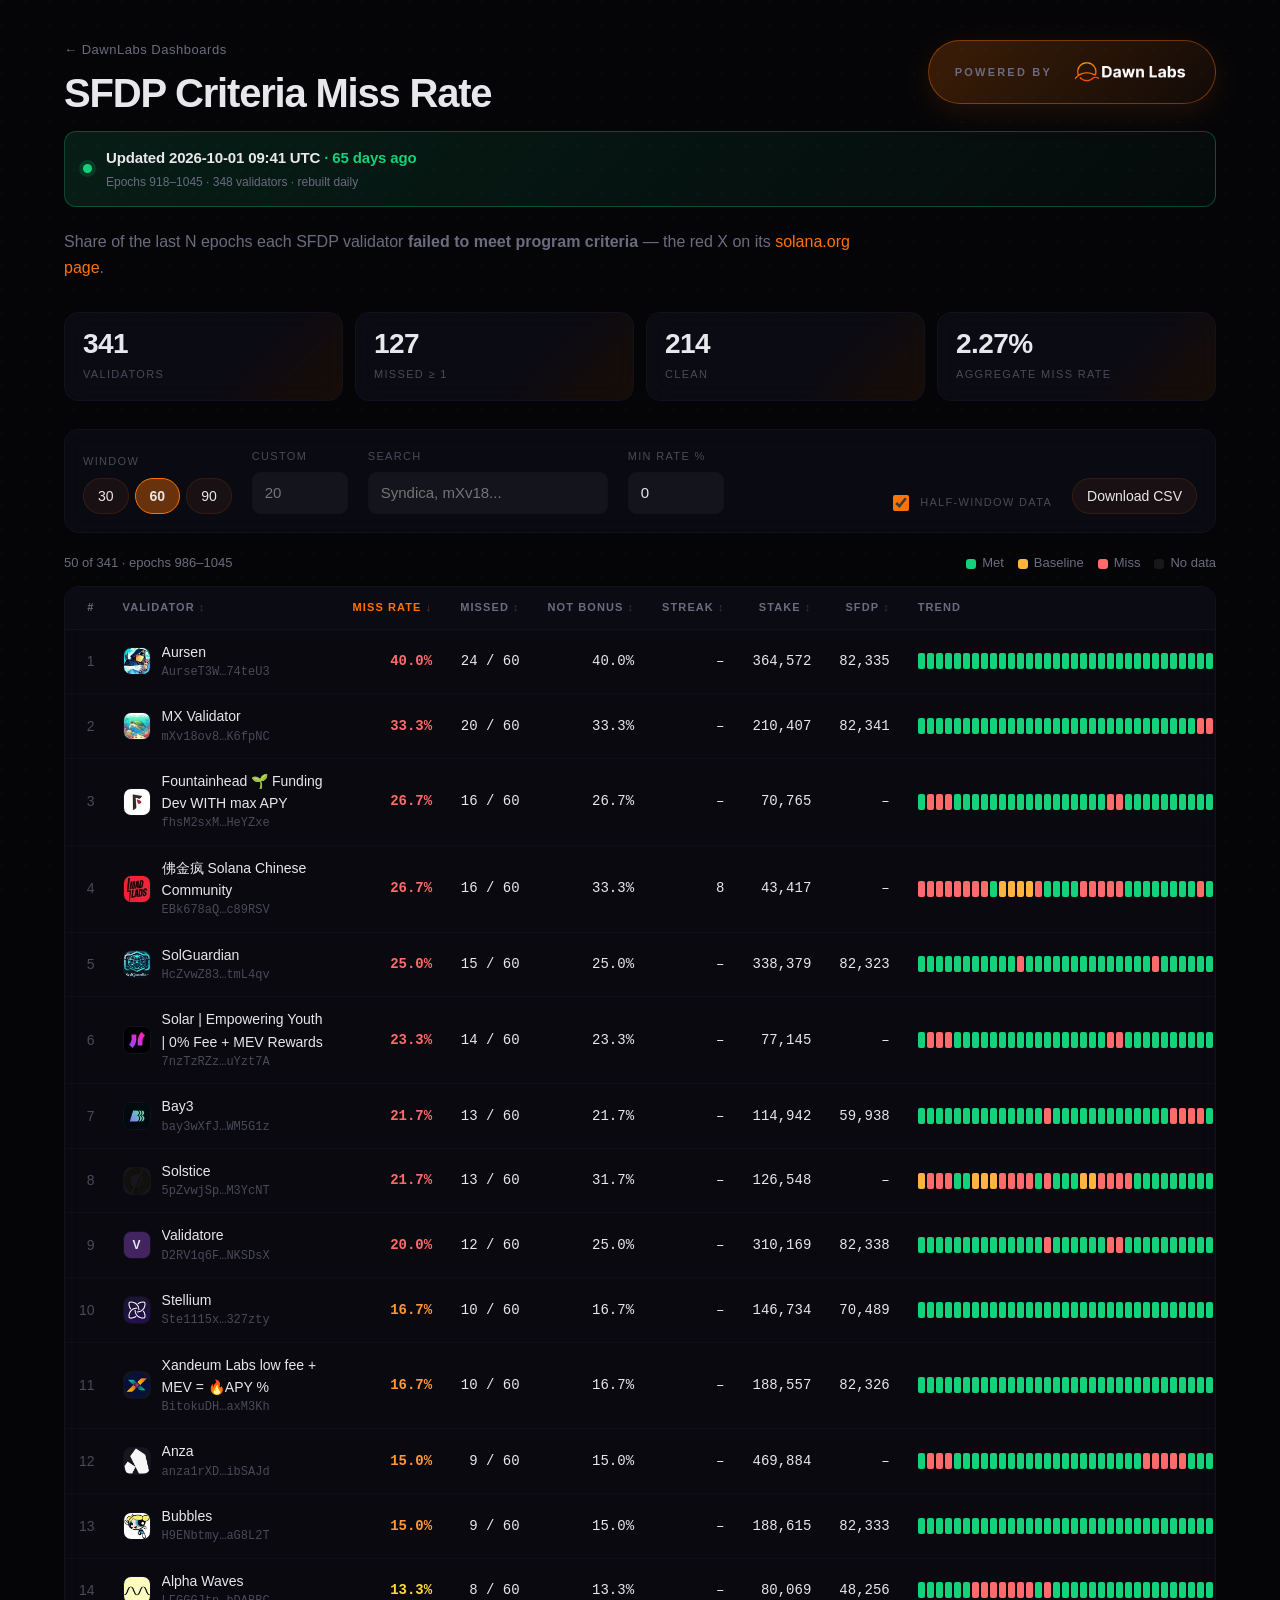
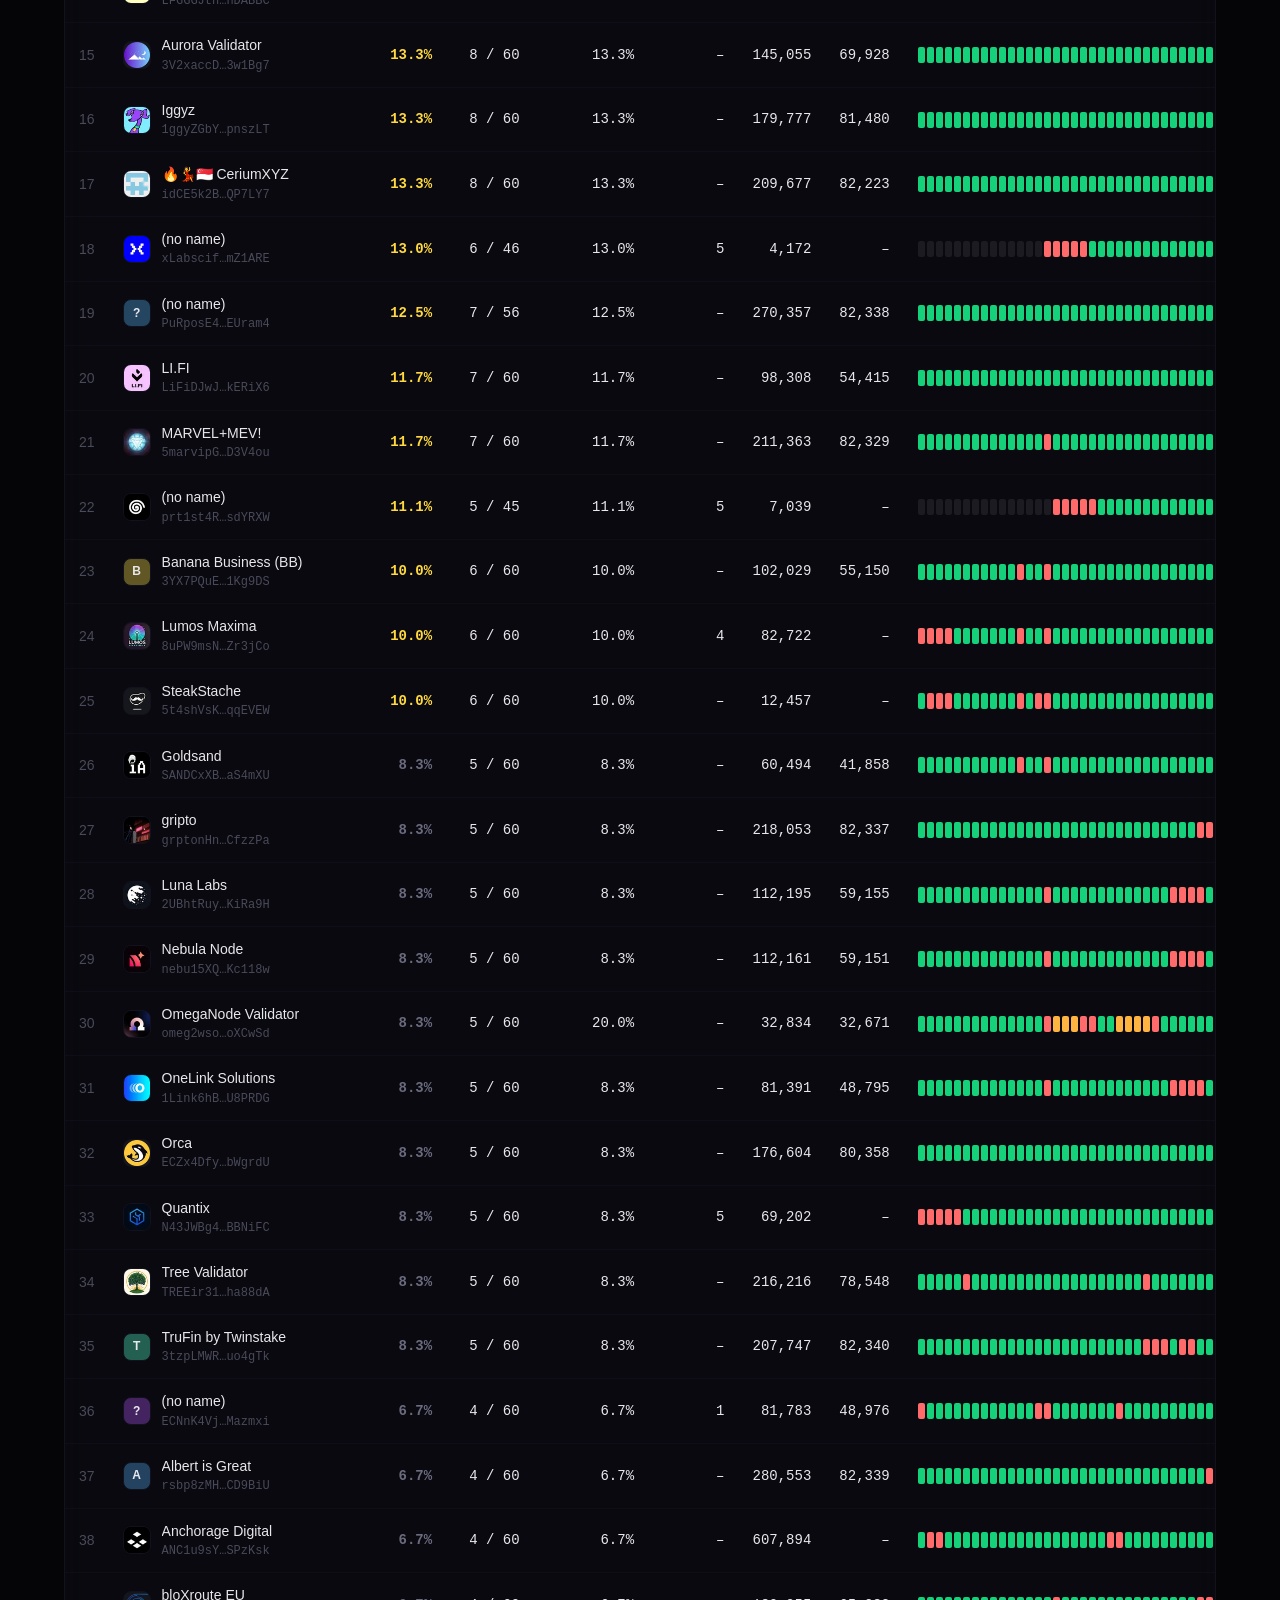
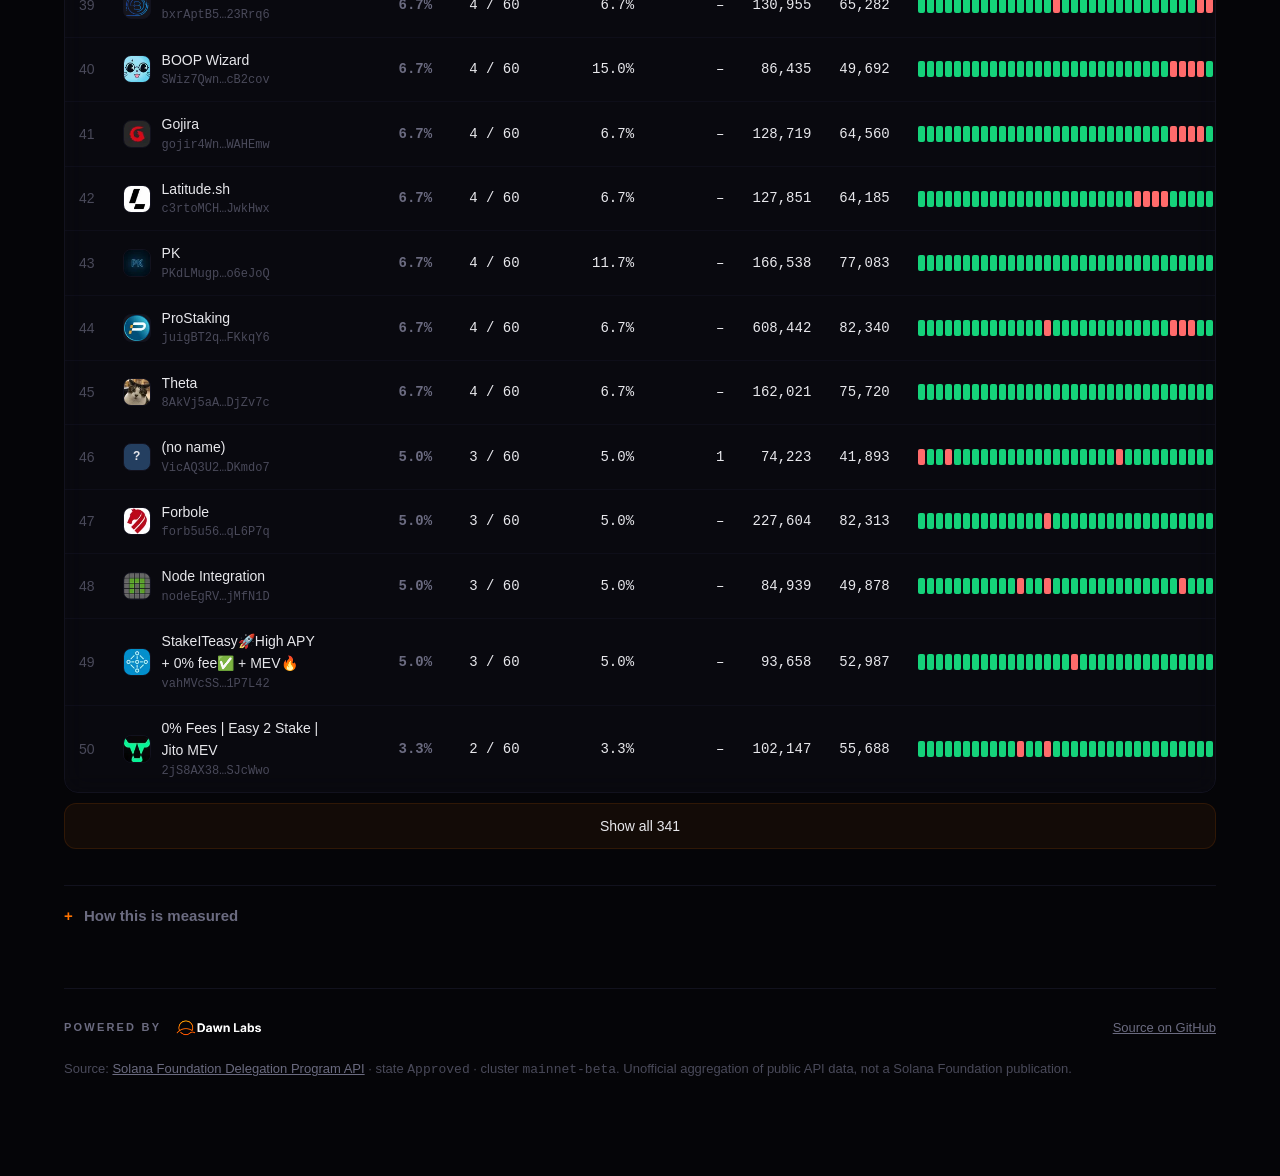
==== commit 0768d916: "update dashboard data (2026-10-01)" ====
--- a/docs/criteria-miss/index.html
+++ b/docs/criteria-miss/index.html
@@ -1,7 +1,7 @@
 <!doctype html>
 <html lang="en">
 <head>
-<!-- build: 78db27e054f5e569b65f0f832f3f9064ebc7322a8adda94575f1d4b59d213fa3 -->
+<!-- build: 803b1acb58c0530932fb5fb00bb4a5ea7b7a7d57486afcb5ac6e90c18121a4a0 -->
 <meta charset="utf-8">
 <meta name="viewport" content="width=device-width, initial-scale=1">
 <title>SFDP Criteria Miss Rate — Powered by DawnLabs</title>
@@ -28,8 +28,8 @@
 <div class="freshness">
   <span class="pulse" aria-hidden="true"></span>
   <div class="fresh-text">
-    <div class="fresh-main">Updated <time datetime="2026-09-30T09:14:07Z">2026-09-30 09:14 UTC</time><span class="fresh-age" id="freshage"></span></div>
-    <div class="fresh-sub">Epochs 917–1044 · 348 validators · rebuilt daily</div>
+    <div class="fresh-main">Updated <time datetime="2026-10-01T09:41:35Z">2026-10-01 09:41 UTC</time><span class="fresh-age" id="freshage"></span></div>
+    <div class="fresh-sub">Epochs 918–1045 · 348 validators · rebuilt daily</div>
   </div>
 </div>
 
@@ -132,7 +132,7 @@
 
 </footer>
 </div>
-<script>const DATA = {"dashboard":"criteria-miss","cluster":"mainnet-beta","participant_states":"Approved","window":{"start":917,"end":1044,"history":128},"state_codes":{"B":"Bonus","L":"Baseline","N":"None","H":"NoneHighThirdPartyStake"},"missing_code":"-","validators":[{"p":"2jS8AX38m8F9C5juToW1FmTufEbb1DfDzZJj9HSJcWwo","n":"0% Fees | Easy 2 Stake | Jito MEV","t":"Approved","k":100920,"f":54482,"s":"BBBBBBBBBBNBBNBBBBBBBBBBBBBBBBBBBBBBBBBBBBBBBBBBBBBBBBBBBBBBBBBBBBBBNNBBBBBBBBBBBBBBBBBBBBBBBBBBBBBBBBBBBBBBBBBBBBBBBBBBBBBBBBBB","i":1},{"p":"3KNGMiXwhy2CAWVNpLoUt25sNngFnX1mZpaiEeVccBA6","n":"01node","t":"Approved","k":58515,"f":40414,"s":"BBBBBBBBBBBBBBBBBBBBBBBBBBBBBBBBBBBNBBBBBBBBBBBBBBBBBBBBBBBBBBBBBBBBBBBBBBBBBBBBBBBBBBBBBBBBBBBBBBBBBBBBBBBBBBBBBBBBBBBBBBBBBBBB","i":1},{"p":"zeroT6PTAEjipvZuACTh1mbGCqTHgA6i1ped9DcuidX","n":"0base.vc 🇰🇷 | MEV 🔥","t":"Approved","k":207223,"f":61719,"s":"BBBBBNBBBBBBBBBBBBBBBBBBBBBBBBBBBBBBBBBBBBBBBBBBBBBBBBBBBBBBBBBBBBBBBBBBBBBBBBBBBBBBBBBBBBBBBBBBBBBBBBBBBBBBBBBBBBBBBBBBBBBBBBBB","i":1},{"p":"6NDen7aDi65apHo8m1Vea4nuS6LyjQeM6pDNqcW4Q5Pg","n":"0node.io","t":"Approved","k":124759,"f":62071,"s":"BBBBBBBBBBBBBBBBBBBBBBBBBBBBBBBBBBBBBBBBBBBBBBBBBBBBBBBBBBBBBBBBBBBBBBBBBBBBBBBBBBBBBBBBBBBBBBBBBBBBBBBBBBBBBBBBBBBBBBBBBBBBBBBB","i":1},{"p":"1KXvrkPXwkGF6NK1zyzVuJqbXfpenPVPP6hoiK9bsK3","n":"1000X.sh","t":"Approved","k":185884,"f":79890,"s":"BBBBBBBBBBBBBBBBBBBBBBBBBBBBBBBBBBBBBBBBBBBBBBBBBBBBBBBBBBBBBBBBBBBBBBBBBBBBBBBBBBBBBBBBBBBBBBBBBBBBBBBBBBBBBBBBBBBBBBBBBBBBBBBB","i":1},{"p":"11AMA4mnNbsrPQeuoNN7uiZVJZtqEzQHrTfa5vnbcjk","n":"11ama Validator","t":"Approved","k":169567,"f":77349,"s":"BBBBBBBBBBBBBBBBBBBBBBBBBBBBBBBBBBBBBBBBBBBBBBBLLBBNBBBBBBNBBBBBBBBBBBBBBBBBBBBBBBBBNBBBLLLNNNNBBBLLLLNBBBBBBBBBBBBBBBBBBBBBNBBB","i":1},{"p":"FyrwfMaomErzqrFUXMjCJ7mA4u81DsiDdrzC3MJD6d4j","n":"1dad | Solfege","t":"Approved","k":348591,"f":79130,"s":"BBBBBBBBBBBBBBBBBBBBBBBBBBBBBBBBBBBBBBBBBBBBBBBBBBBBBBBBBBBBBBBBBBBBBBBBBBBBBBBBBBBBBBBBBBBBBBBBBBBBBBBBBBBBBBBBBBBBBBBBBBBBBBBB","i":1},{"p":"Fy7RCjDdFLG8wLn7TBKbccaKwYX1FetdSoVDREdUHf5o","n":"3SDK","t":"Approved","k":80043,"f":47522,"s":"BBBBBBBBBBBBBBBBBBBBBBBBBBBBBBBBBBBBBBBBBBBBBBBBBBBBBBBBBBBBBBBBBBBBBBBBBBBBBBBBBBBBBBBBBBBBBBBBBBBBBBBBBBBBBBBBBBBBBBBBBBBBBBBB"},{"p":"9dH6wfdJVgnDcbCUjT8rkmejAzTnGQaFarmLfvBYXANK","n":"4CRYPTO","t":"Approved","k":106495,"f":56319,"s":"BBBBBBBBBBBBBBBBBBBBBBBBBBBBBBBBBBBBBBBBBBBBBBBBBBBBBBBBBBBBBBBBBBBBBBBBBBBBBBBBBBBBBBBBBBBBBBBBBBBBBBBBBBBBBBBBBBBBBBBBBBBBBBBB","i":1},{"p":"3Pfubj3ytkRxFAGwFb5vtacuZJUxko5Du39xie9MBXuC","n":"[NODERS]","t":"Approved","k":111022,"f":57994,"s":"BBBBBBBBBBBBBBBBBBBBBBBBBBBBBBBBBBBBBBBBBBBBBBBBBBBBBBBBBBBBBBBBBBBBBBBBBBBBBBBBBBBBBBBBBBBBBBBBBBBBBBBBBBBBBBBBBBBBBBBNBBBBBBBB","i":1},{"p":"Hj2jzpAp57KyM3SmnYwJbDVrQ8tTWizMon2hhzYzwxet","n":"A Unicorn Julia","t":"Approved","k":195040,"f":79993,"s":"BBBBBBBBBBBBBNBBBBBBBBBBBBBBBBBBBBBBBBBBBBBBBBBBBBBBBBBBBBBBBBBBBBBBBBBBBBBBBBBBBBBBBBBBBBBBBBBBBBBBBBBBBBBBBBBBBBBBBBBBBBBBBBBB","i":1},{"p":"BR1aTt4ZZUCwWJDkSYf1hqkYJjo7Mb7Ar8iVTkeSwUB8","n":"Abacus","t":"Approved","k":93406,"f":51691,"s":"BBBBBBBBBBBBBBBBBBBBBBBBBBBBBBBBBBBBBBBBBBBBBBBBBBBBBBBBBBBBBBBBBBBBBBBBBBBBBBBBBBBBBBBBBBBBBBBBBBBBBBBBBBBBBBBBBBBBBBBBBBBBBBBB","i":1},{"p":"ABREU5YkQcfpDZymoQ97iGUgQcfgjctWUUxEMfumiPdV","n":"ABREU Foundation","t":"Approved","k":76934,"f":46540,"s":"BBBBBBBBBBNBBBBBBBBBBBBBBBBBBBBBBBBBBBBBBBBBBBBBBBBBBBBBBBBBBBBBBBBBBBBBBBBBBBBBBBBBBBNBBBBBBBBBBBBBBBBBBBBBBBBBBBBBBBBBBBBBBBBB"},{"p":"3WDh9HgusCujDmXCVhophLrHvoKHQd1Sd4uFHz1Awo35","n":"Absolute Guard","t":"Approved","k":311293,"f":81111,"s":"BBBBBBBBBBBBBBBBBBBBBBBBBBBBBBBBBBBBBBBBBBBBBBBBBBBBBBBBBBBBBBBBBBBBBBBBBBBBBBBBBBBBBBBBBBBBBBBBBBBBBBBBBBBBBBBBBBBBBBBBBBBBBBBB","i":1},{"p":"AccReGBNBdUCEJ7ZyP231jw7uVJ3eF9u4cLBFAyqQuWm","n":"Accretion | r0bre","t":"Approved","k":68669,"f":43760,"s":"BBBBBBBBBBBBBBBNBBBBBBBBNBBBBBBBBBBBBBBBBBBBBBBBBBBBBBBBBBBLNLLLBBBBBBBBNBBBBBBBBBB---BBBBBBBBBBBBBLLLLNBBBBBBBBBBBBBBBBBBBBBBBB","i":1},{"p":"adramSYKBv1yHoZTub4kepcmF5LybPxwyJcsz4fpfi7","n":"Adrastea Validator","t":"Approved","k":267540,"f":81214,"s":"BBBBBBBBBBBBBBBBBBBBBBBBBBBBBBBBBBBBBBBBBBBBBBBBBBBBBBBBBBBBBBBBBBBBBBBBBBBBBBBBBBBBBBBBBBBBBBBBBBBBBBBBBBBBBBBBBBBBBBBBBBBBBBBB","i":1},{"p":"KAoSp3EudGqUBXv46tQoDwbZxSm3iXa9wM2aF4ySbJJ","n":"Aepalizage","t":"Approved","k":81233,"f":47898,"s":"BBBBBBBBBBBBBNBBBBBBBBBBBBBBBBBBBBBBBBBBBBBBBBBBBBBBBBBBBBBBBBBBBBBBBBBBBBBBBBBBBBBBBBBBBBBBBBBBBBBBBBBBBBBBBBBBBBBBBBBBBBBBBBBB","i":1},{"p":"EPFZFVrXuveEQar9LaEkt5kDRPMnbvK54qu5FwCxpkcy","n":"AiSol","t":"Approved","k":109339,"f":56762,"s":"BBBBBBBBBBBBBNBBBBBBBBBBBBBBBBBBBBBBBBBBBBBBBBBBBBBBBBBBBBBBBBBBBBBBBBBBBBBBBBBBBBBBBBBBBBBBBBBBBBBBBBBBBBBBBBBBBBBBBBBNBBBNBBBB","i":1},{"p":"rsbp8zMHbGCpLoRktmsjspYv77VcjxAzH1KxPCD9BiU","n":"Albert is Great","t":"Approved","k":279432,"f":81252,"s":"BBBBBBBBBBBBBBBBBBBBBBBBBBBBBBBNNNBBBBBBBBBBBBBBBBBBBBBBNBBBBBBBBBBBBBBBBBBBBBBBBBBBBBBBBBBBBBBBBBBBBBBBBBBBBBBBBBBBBBBBBBBBBBBB"},{"p":"ABC1U4cf9DZMwqy8ktEr4WJj8VHmVBQibbC57gEJthwY","n":"algo|stake","t":"Approved","k":237581,"f":81030,"s":"BBBBBBBBBBBBBBBBBBBBBBBBBBBBBBBBBBBBBBBBBBBBBBBBBBBBBBBBBBBBBBBBBBBBBBBBBBBBBBBBBBBBBBBBBBBBBBBBBBBBBBBBBBBBBBBBBBBBBBBBBBBBBBBB","i":1},{"p":"5zm9g3zgAPWzX3wmUB2JtTkcwCqe74NWsTmt5wLFwCKK","n":"Allied Validator","t":"Approved","k":102278,"f":54425,"s":"BBBBBBBBBBBBBBBBBBBBBBBBBBBBBBBBBBBBBBBBBBBBBBBBBBBBBBBBBBBBBBBBBBBBBBBBBBBBBBBBBBBBBBBBBBBBBBBBBBBBBBBBBBBBBBBBBBBBBBBBBBBBBBBB","i":1},{"p":"LFGGGJtnBLvq78DyMz1gTeedM6f8owck76qHThDABBC","n":"Alpha Waves","t":"Approved","k":78305,"f":46698,"s":"BBBBBNNNNNNNBNBBBBBBBBBBBBBBBBBBBBBBBBBBBBBBBBBBBBBBBBBBBBBBBBBBBBBBBBBBBBBBBBBBBBBBNNNBNNBNNBBBBBBBBBBBBBBBBLLLNNBBBBBBBBBBBBBB","i":1},{"p":"97jbhVBYcSmwGXjrx5PPWXucDsVBqwyoQ6rzP3B6eeMt","n":"anarcheuz","t":"Approved","k":198262,"f":81240,"s":"BBBBBBBBBBBBBBBBBBBBBBBBBBBBBBBBBBBBBBBBBBBBBBBBBBBBBBBBBBNBBBBBBBBBBBBBBBBBBBBBBBBBBBBBBBBBBBBBBBBBBBBBBBBBBBBBBBBBBBBBBBBBBBBB","i":1},{"p":"ANC1u9sY36q3mi2MyVhtz71un8yLgTsFBUuyLcSPzKsk","n":"Anchorage Digital","t":"Approved","k":689006,"f":81257,"s":"NNBBBBBBBBBBBBBBBBBBNNBBBBBBBBBBBBBBBBBBBBBBBBBBBBBBBBBBBBBBBBBBBBNBBBBBBBBBBBBBBBBBBBBBBBBBBBBBBBBBBBBBBBBBBBBBBBBBBBBBBBBBBBBB","i":1},{"p":"Av8EnYrPBnSJHK5e2wmTdnCpSy7nzmBgyFaUKSyLnBfe","n":"AndrewInUA","t":"Approved","k":118462,"f":59436,"s":"BBBBBBBBBBBBBBBBBBBBBBBBBBBBBBBBBBBBBBBBBBBBBBBBBBBBBBBBBBBBBBBBBBBBBBBBBBBBBBBBBBBBBBBBBBBBBBBBBBBBBBBBBBBBBBBBBBBBBBBBBBBBBBBB","i":1},{"p":"6Rk694kh1QTyQkirdb1uDZmS5xqG9bNaYtxx8d311Mr7","n":"Anode ⚡️ Beta","t":"Approved","k":92236,"f":50747,"s":"BBBBBBBBBBBBBBBBBBBBBBBBBBBBBBBBBBBBBBBBBBBBBBBBBBBBBBBBBBBBBBBBBBBBBBBBBBBBBBBBBBBBBBBBBBBBBBBBBBBBBBBBBBBBBBBBBBBBBBBBBBBBBBBB","i":1},{"p":"anza1rXDVhy1NfVNtsbT3kSBh2jgB1BGZUKuUibSAJd","n":"Anza","t":"Approved","k":469735,"f":0,"s":"NNNBBBBBBBBBBBBBBBBBBBBBNNNNNBBBBBBBBBBBBBBBBBBBBBBBBBBBBBNBBBBBBBBBBBBBBBBBBBBBBBBBBBBBBBBBBBBBBBBBBBBBBBBBBBBBBBBBBBBBBBBBBBBB","i":1},{"p":"5VrW7YNBccVnhnZVmooCePdLFcs2UjfxRT3hoY9mN8Ec","n":"Appleyello","t":"Approved","k":322258,"f":54638,"s":"BBBBNBBBBBBBBBBBBBBBBBBBBBBBBBBBBBBBBBBBBBBBBBBBBBBBBBBBBBBBBBBBBBBBBBBBBBBBBBBBBBBBBBBBBBBBBBBBBBBBBBBBBBBBBBBBBBBBBBBBBBBBBBBB"},{"p":"GwHH8ciFhR8vejWCqmg8FWZUCNtubPY2esALvy5tBvji","n":"ART3MIS.CLOUD ☘️","t":"Approved","k":214550,"f":79968,"s":"BBBBBBBBBBBBBBBBBBBBBBBBBBBBBBBBBBBBBBBBBBBBBBBBBBBBBBBBBBBBBBBBBBBBBBBBBBBBBBBBBBBBBBBBBBBBBBBBBBBBBBBBBBBBBBBBBBBBBBBBBBBBBBBB","i":1},{"p":"3V2xaccDpFib4DbTksdiveNDmiwpXBqSWyjSof3w1Bg7","n":"Aurora Validator","t":"Approved","k":143872,"f":68778,"s":"BBBBBBBBBBBBBBBBBBBBBBBBBBBBBBBBBBBBBBBBBBBNNNNNNNNBBBBBBBBBBBBBBBBBBBBBBBBBBBBBBBBBBBBBBBNNBBBBBBBBBBBBBBBBBBBBBBBBBBBBBBBBBBBB","i":1},{"p":"AurseT3W3tk1dATBWAXtWR6oubBgECqintfcvP74teU3","n":"Aursen","t":"Approved","k":363388,"f":81249,"s":"BBBBBBBBBBBBBBBBBBBBBBBBBBBBBBBBBBBNNNNNNNNNNNNNNNNNNNNNNNNNNNBBBBBBBBB---------------------------------------------------------","i":1},{"p":"avnujiRNoSRe9PcET42DPKznyfYnb2LRaZAsqv6REZo","n":"AVNU","t":"Approved","k":145121,"f":69110,"s":"BBBBBBBBBBBBBBBBBBBBBBBBBBBBBBBBBBBBBBBBBBBBBBBBBBBBBBBBBBBBBBBBBBBBBBBBBBBBBBBBBBBBBBBBBBBBBBBBBBBBBBBNN-----------------------","i":1},{"p":"GHQsq6bAdgooi998uKhwdzFubsJ7R3SuhTE9gJ83gctU","n":"Axis","t":"Approved","k":206682,"f":80460,"s":"BBBBBBBBBBBBBBBBBBBBBBBBBBBBBBBBBBBBBBBBN---------------------------------------------------------------------------------------","i":1},{"p":"3YX7PQuESmR2h95FDgjahEQjyCBhmY1Ts2MsrM1Kg9DS","n":"Banana Business (BB)","t":"Approved","k":96296,"f":49433,"s":"BBBBBBBBBBNBBNBBBBBBBBBBBBBBBBBBBBBBBNNBBBBBBBBBBBBBBBBBBNNBBBBBBNNNNNNNBBBBBBBBBBBBBBBBBBBBBBBBBBBBBBBBBBBBBBBBBBBBBBBBBBBBBBBB"},{"p":"bay3wXfJsu9ds1zQBoQQ4DUwFGs3NP6q4gca9WM5G1z","n":"Bay3","t":"Approved","k":113764,"f":58782,"s":"BBBBBBBBBBBBBNBBBBBBBBBBBBBNNNNBBBBNNNNNNNNBBBBBBBBBBBBBBBBBBBBBBNNBBBBBBBBBBBBBBBBBBBBBBBBBBBBBBBBBBBBBBBBBBBBBBBBBBBBBBBBBBBBB","i":1},{"p":"EydLxzdWfD434DDxZYXkTcajvK5VKH7p6CofEDCRUkJ4","n":"Bernardo Beacon","t":"Approved","k":158656,"f":73392,"s":"BBBBBBBBBBBBBBBBBBBBBBBBBBBBBBBBBBBBBBBBBBBBBBBBBBBBBBBBBBBBBBBBBBBBBBBBBBBBBBBBBBBBBBBBBBBBBBBBBBBBBBBBBBBBBBBBBBBBBBBBBBBBBBBB","i":1},{"p":"BSGMRbK97DcgLe4u4kfNQnmTVZGVnwdtKQBJqWRBTZxU","n":"Black Sea Gold","t":"Approved","k":160464,"f":74163,"s":"BBBBBBBBBBBBBBBBBBBBBBBBBBBBBBBBBBBBBBBBBBBBBBBBBBBBBBBBBBBBBBBBBBBBBBBBBBBBBBBBBBBBBBBBBBBBBBBBBBBBBBBBBBBBBBBBBBBBBBBBBBBBBBBB","i":1},{"p":"mD1afZhSisoXfJLT8nYwSFANqjr1KPoDUEpYTEfFX1e","n":"Block Parliament 🦉","t":"Approved","k":246169,"f":81174,"s":"BBBBBBBBBBBBBNBBBBBBBBBBBBBBBBBBBBBBBBBBBBBBBBBBBBBBBBBBBBBBBBBBBBBBBBBBBBBBBBBBBBBBBBBBBBBBBBBBBBBBBBBBBBBBBBBBBBBBBBBBBBBBBBBB","i":1},{"p":"7VZM7YHcX73TpGoXDeBu61g4QKC86GwAEnew8dA7Y2xn","n":"BLOCKSIZE","t":"Approved","k":248706,"f":81207,"s":"BBBBBBBBBBBBBBBBBBBBBBBBBBBBBBBBBBBBBBBBBBBBBBBBBBBBBBBBBBBBBBBBBBBBBBBBBBBBBBBBBBBBBBBBBBBBBBBBBBBBBBBBBBBBBBBBBBBBBBBBBBBBBBNB","i":1},{"p":"5fSQdv4zsAJNx6RKpGho6sL6rY6a8nziaqcmwaRJB9NE","n":"Blossom","t":"Approved","k":137075,"f":67148,"s":"BBBBBBBBBBBBBBBBBBBBBBBBBBBBBBBBBBBBBBBBBBBBBBBBBBBBBBBBBBBBBBBBBBBBBBBBBBBBBBBBBBBBBBBBBBBBBBBBBBBBBBBBBBBBBBBBBBBBBBBBBBBBBBBB","i":1},{"p":"bxrAptB5ZpZBhoLedJpoGWY5hBjjt3zvVBr2323Rrq6","n":"bloXroute EU","t":"Approved","k":129859,"f":64141,"s":"BBBBBBBBBBBBBBNBBBBBBBBBBBBBBBNNNBBBBBBBBBBBBBBBBBBBBBBBBBBBBBBBBBBBBBBBBBBBBBBBBBBBBBBBBBBBBBBBBBBBBBBBBBBBBBBBBBBBBBBBBBBBBBBB","i":1},{"p":"b1ueZK9bWTywN2587zsScyLTaH18wfRfN5W15XnkiqF","n":"Blue Sky","t":"Approved","k":140811,"f":67757,"s":"BBBBBBBBBBBBBBBBBBBBBBBBBBBBBBBBBBBBBBBBBBBBBBBBBBBBBBBBBBBBBBBBBBBBBBBBBBBBBBBBBBBBBBBBBBBBBBBBBBBBBBBBBBBBBBBBBBBBBBBBBBBBBBBB","i":1},{"p":"PAD9aPiKJGcbGxuVLbc8o4Vf65GPq3fJQ7PkHWuX6a8","n":"BlueLotus 👩‍💻","t":"Approved","k":156381,"f":72160,"s":"BBBBBBBBBBBBBBBBBBBBBBBBBBBBBBBBBBBBBBBBBBBBBBBNNBBBBBBBBBBBBBBBBBBBBBBBBBBBBBBBBBBBBBBBBBBBBBBBBBBBBBBBBBBBBBBBBBBBBBBBBBBBBBBB","i":1},{"p":"BoNKmNCGvoHS4CkKvYRnF21iEpUP827pZjhFGdA4t5as","n":"BONK","t":"Approved","k":283233,"f":81028,"s":"BBBBBBBBBBBBBBBBBBBBBBBBBBBBBBBBBBBBBBBBBBBBBBBBBBBBBBBBBBBBBBBBBBBBBBBBBBBBBBBBBBBBBBBBBBBBBBBBBBBBBBBBBBBBBBBBBBBBBBBBBBBBBBBB","i":1},{"p":"SWiz7QwnYPm61pWWUUkMhj4r5pZLP1SvYibdHcB2cov","n":"BOOP Wizard","t":"Approved","k":82894,"f":48504,"s":"BBBBBBBBBBBBBBBBBBBBBBBBBBBNNNNBBBBBBBBBBLLLLLBBBBBBBBBBBBBBBBBBBBBBBBBBBBBBBBBBBBBBBBBBBBBBBBBBBBBBBBBBBBBBBBBBBBBBBBBBBBBBBBBB","i":1},{"p":"icex1C6pnZxznQWiHZZANjGU8nZ8kNquFnjyY7XXrXE","n":"BrewlabsHQ","t":"Approved","k":249341,"f":81191,"s":"BBBBBBBBBBBBBBBBBBBBBBBBBBBBBBBBBBBBBBBBBBBBBBBBBBBBBBBBBBBBBBBBBBBBBBBBBBBBBBBBBBBBBBBBBBBBBBBBBBBBBBBBBBBBBBBBBBBBBBBBBBBBBBBB","i":1},{"p":"H9ENbtmy2tWFtAJNmpC8xQtbcr1NTp4FXLdphRaG8L2T","n":"Bubbles","t":"Approved","k":187510,"f":81247,"s":"BBBBBBBBBBBBBBBBBBBBBBBBBBBBBBBBBBBBBBBBBBBNNNNNNNBBBBBBBNNNBBBBBNBNNNNBBBBBBBBBBBBBBBBBBBBBBBBBBBBBBBBBBBBBBBBBBBBBBBBBBBBBBBBB","i":1},{"p":"DupN8puwoPdFo9EYm8AXemEn9cMsore1QmZzfPaxyUG4","n":"Buffalo Steve","t":"Approved","k":79590,"f":47416,"s":"BBBBBBBBBBBBBBBBBBBBBBBBBBBBBBBBBBBBBBBBBBBBBBBBBBBBBBBBBBBBBBBBBBBBBBBBBBBBBBBBBBBBBBBBBBBBBBBBBBBBBBBBBBBBBBBBBBBBBBBBBBBBBBBB","i":1},{"p":"3YVoK8UN62dyiPZnGBzBTkGdwsVmmK1MpRoLcxNRs9BE","n":"Calypso","t":"Approved","k":491442,"f":80892,"s":"BBBBBBBBBLLLNBNBBBBBBBBBBBBBBBBBBBBBBBBBBBBBBBBBBBBBBBBBBBBBBBBBBBBBBBBBBBBBBBBBBBBBBBBBBBBBBBBBBBBBBBBBBBBBBBBBBBBBBBBBBBBBBBLL","i":1},{"p":"capyS1jerxhFp1RehdWRG6kbWi8bnWF3fkEG2RGLsQf","n":"capy","t":"Approved","k":162541,"f":75015,"s":"BBBBBBBBBBBBBBBBBBBBBBBBBBBBBBBBBBBBBBBBBBBBBBBBBBBBBBBNNBBBBBBBBBBBBBBBBBBBBBBBBBBBBBBBBBBBBBBBBBBBBBBBBBBBBBBBBBBBBBBBBBBBBBBB"},{"p":"BNtHBLo1L2vAG7PBQ6mJvWz7GqVPxBnioXsY2Gjtubrg","n":"CatalystX - Innovation OnChain","t":"Approved","k":220898,"f":80892,"s":"BBBBBBBBBBBBBNBBBBBBBBBBBBBBBBBBBBBBBBBBBBBBBBBBBBBBBBBBBBBBBBBBBBBBBBBBBBBBBBBBBBBBBBBBBBBBBBBBBBBBBBBBBBBBBBBBBBBBBBBBBBBBBBBB","i":1},{"p":"6YY2VS44RP1sBosdEsvSaiw7gETDNx3tmg5mM5wHpTqM","n":"Cavey Cool","t":"Approved","k":728986,"f":0,"s":"NNNBBBBBBBBBBBBBBBBBBB----------------------------------------------------------------------------------------------------------","i":1},{"p":"5essVpBYvocZkQnkrWsMDfRPwtp4BeihJRaweKLR4dRn","n":"Certora Validator","t":"Approved","k":1037480,"f":0,"s":"HHHHHHHHHHNHHNHHHHHHHHHHHHHBBBBBBBBBBBBBBBBBBBBBBBBBBBBBBBBBBBBBBBBBBBBBBBBBBBBBBBBBBBBBBBBBBBBBBBBBBBBBBBBBBBBBBBBBBBBBBBBBBBBB","i":1},{"p":"chdvWr6T14nqGRFD37KY36dsvhkCtDaufW5rpu3AfHe","n":"CH Dev","t":"Approved","k":94876,"f":52110,"s":"BBBBBBBBBBBBBBBBBBBBBBBBBBBBBBBBBBBBBBBBBBBBBBBBBBBBBBBBBBBBBBBBBBBBBBBBBBBBBBBBBBBBBBBBBBBBBBBBBBBBBBBBBBBBBBBBBBBBBBBBBBBBBBBB","i":1},{"p":"2mMGsb5uy1Q4Dvezr8HK2E8SJoChcb2X7b61tJPaVHHd","n":"Chainflow","t":"Approved","k":603300,"f":81254,"s":"BBBBBBBBBBBBBBBBBBBBBBBBBBBNNBBBBBBBBBBBBBBBBBBBBBBBBBBBBBBBBBBBBNNNNNNNBBBBBBBBBBBBBBBBBBBBBBBBBBBBBBBBBBBBBBBBBBBBBBBBBBBBBBBB"},{"p":"3RXKQBRv7xKTQeNdLSPhCiD4QcUfxEQ12rtgUkMf5LnS","n":"Chainode Tech \u0026 MEV(0% Fee)","t":"Approved","k":398836,"f":81220,"s":"BBBBBBBBBBBBBBBBBBBBBBBBBBBBBBBBBBBBBBBBBBBBBBBBBBBBBBBBBBBBBBBBBBBBBBBBBBBBBBBBBBBBBBBBBBBNBBBBBBBBBBBBBBBBBBBBBBBBBBBBBBBBBBBB","i":1},{"p":"chrtyETASKQhsndRM9pr6qC3gAHG5MuRwCgXSNVqnJL","n":"Charity Soul","t":"Approved","k":115944,"f":59513,"s":"BBBBBBBBBBBBBBBBBBBBBBBBBBBBBBBBBBBBBBBBBBBBBBBBBBBBBBBBBBBBBBBBBBBBBBBBBBBBBBBBBBBBBBBBBBBBBBBBBBBBBBBBBBBBBBBBBBBBBBBBBBBBBBBB","i":1},{"p":"chopskqnudaeCTENWzUjfFCBSLcxprqbdMoCAucAwfb","n":"Choplet Studios","t":"Approved","k":117989,"f":60169,"s":"BBBBBBBBBBBBBBBBBBBBBBBBBBBBBBBBBBBBBBBBBBBBBBBBBBBBBBBBBBBBBBBBBBBBBBBBBBBBBBBBBBBBBBBBBBBBBBBBBBBBBBBBBBBBBBBBBBBBBBBBBBBBBBBB","i":1},{"p":"CtzN7ysR5rX69qd168Aosbuc83mPozhi81bEHbG7ecNP","n":"Citizen Node","t":"Approved","k":116628,"f":59965,"s":"BBBBBBBBBBBBBBBBBBBBBBBBBBBBBBBBBBBBBBBBBBBBBBBBBBBBBBBBBBBBBBBBBBBBBBBBBBBBBBBBBBBBBBBBBBBBBBBBBBBBBBBBBBBBBBBBBBBBBBBBBBBBBBBB","i":1},{"p":"CARBN9PY1Qej1aCg4885pfoYH8EHfjWuMy59pVa48ky","n":"Cloak","t":"Approved","k":84512,"f":48942,"s":"BBBBBBBBBNBBBBBBBBBBBBBBBBBBBBBBBBBBBBBBBBBBBBBBBBBBBBBBBBBBBBBBBBBBBBBBBBBBBBBBBBBBBBBBBBBBBBBBBBBBBBBBBBBBBBBBBBBBBBBBBBBBBBBB","i":1},{"p":"DViARWAWKkxAzp4UCgbw5B9pLSrBY3PaztFErcwgVUKX","n":"Code-Breader","t":"Approved","k":223304,"f":79913,"s":"BBBBBBBBBBBBBNBBBBBBBBBBBBBBBBBBBBBBBBBBBBBBBBBBBBBBBBBBBBBBBBBBBBBBBBBBBBBBBBBBBBBBBBBBBBBBBBBBBBBBBBBBBBBBBBBBBBBBBBBBBBBBBBBB","i":1},{"p":"CVRr5oHCAAooVbYze7CvXtRp4FUtkMCSqBZU7MVu8v8e","n":"Coverlet+MEV | 0% ALL FEES ✅","t":"Approved","k":173981,"f":77878,"s":"BBBBBBBBBBBBBBBBBBBBBBBBBBBBBBBBBBBBBBBBBBBBBBBBBBBBBBBBBBBBBBBBBBBBBBBBBBBBBBBBBBBBBBBBBBBBBBBBBBBBBBBBBBBBBBBBBBBBBBBBBBBBBBBB","i":1},{"p":"E9hD3ikumJx1GVswDjnpCt6Uu4WG5mz1PDWCqdE5uhmo","n":"cp0x_by_STAKRspace","t":"Approved","k":121073,"f":61184,"s":"BBBBBBBBBBBBBBBBBBBBBBBBBBBBBBBBBBBBBBBBBBBBBBBBBBBBBBBBBBBBBBBBBBBBBBBBBBBBBBBBBBBBBBBBBBBBBBBBBBBBBNBBBBBBBBNBBBBBBBBBBBBBBBBB","i":1},{"p":"AdSHK6vpQnwHRSw7jXUwjMEytmhFwnynZSENhvpAxL1y","n":"crypto-jack-sparrow","t":"Approved","k":33539,"f":32082,"s":"BBBBBBBBBBBBBBBBBBBLLLLNBBBBBBBBBBBBBBBBBBBBBBBBBBBBBBBBBBBBBBBBBBBBBBBBBBBBBBBBBBBBBBBBBBBBBBBBBBBBBBBBBBBBBBBBBBBBBBBBBBBBBBBB","i":1},{"p":"CTwsruptUccEtZGNxBDbuusHYxkBX3P6ndrxVjSG213y","n":"CryptoVik","t":"Approved","k":137671,"f":65806,"s":"BBBBBBBBBBBBBBBBBBBBBBBBBBBBBBBBBBBBBBBBBBBBBBBBBBBBBBBBBBBBBBBBBBBBBBBBBBBBBBBBBBBBBBBBBBBBBBBBBBBBBBBBBBBBBBBBBBBBBBBBBBBBBBBB","i":1},{"p":"cybi55ebub37HZW9YmRaLh59Lh3kqaLTsEBQwW6vFkC","n":"CyberAlex 👑 MEV","t":"Approved","k":132202,"f":63969,"s":"BBBBBBBBBBBBBBBBBBBBBBBBBBBBBBBBBBBBBBBBBBBBBBBBBBBBBBBBBBBBBBBBBBBBBBBBBBBBBBBBBBBBBBBBBBBBBBBBBBBBBBBBBBBBBBBBBBBBBBBBBBBBBBBB","i":1},{"p":"HMWXfjaeSHhww1wvdBhqhHVP9v96mFB4LJ9xP2MXbDGH","n":"CyberVillage","t":"Approved","k":93274,"f":51448,"s":"BBBBBBBBBBBBBBBBBBBBBBBBBBBBBBBBBBBBBBBBBBBBBBBBBBBBBBBBBBBBBBBBBBBBBBBBBBBBBBBBBBBBBBBBBBBBBBBBBBBBBBBBBBBBBBBBBBBBBBBBBBBBBBBB","i":1},{"p":"5aD6KB8g4MPt3xJafmMmun86hHMDnoFiGbd5gYiMFZw7","n":"Daiko","t":"Approved","k":191083,"f":80881,"s":"BBBBBBBBBBBBBBBBBBBBBBBBBBBBBBBBBBBBBBBBBBBBBBBBBBBBBBBBBBBBBBBBBBBBBBBBBBBBBBBBBBBBBBBBBBBBBBBBBBBBBBBBBBBBBBBBBBBBBBBBBBBBBBBB","i":1},{"p":"7CR6whiYULVf1Knj4J5PxUS37opdk8UAx2WnDzBQKiVe","n":"DataHive AI | Missions","t":"Approved","k":96177,"f":52852,"s":"BBBBBBBBBBBBBBBBBBBBBBBBBBBBBBBBBBBBBBBBBBBBBBBBBBBBBBBBBBBBBBBBBBBBBBBBBBBBBBBBBBBBBBBBBBBBBBBBBBBBBBBBBBBBBBBBBBBBBBBBBBBBBBBB","i":1},{"p":"4k6wgP5WPBKQpsFGtzuXNrjcTE2fKWLj17nDvFeG5zSF","n":"Dawn Labs","t":"Approved","k":376474,"f":81040,"s":"BBBBBBBBBBBBBBBBBBBBBBBBBBBBBBBBBBBBBBBBBBBBBBBBBBBBBBBBBBBBBBBBBBBBBBBBBBBBBBBBBBBBBBBBBBBBBBBBBBBBBBBBBBBBBBBBBBBBBBBBBBBBBBBB","i":1},{"p":"dcntruDNP5SEcGV4RxnsqXFURdDZGT3DTQv68Q8H7Vu","n":"Decentra","t":"Approved","k":199120,"f":81040,"s":"BBBBBBBBBBBBBBBBBBBBBBBBBBBBBBBBBBBBBBBBBBBBBBBBBBBBBBBBBBBBBBBBBBBBBBBBBBBBBBBBBBBBBBBBBBBBBBBBBBBBBBBBBBBBBBBBBBBBBBBBBBBBBBBB","i":1},{"p":"dmMwc4RazLHkvDZYrWAfbHQ6cViAvNa5szCJKaiun8S","n":"Ded Monkes","t":"Approved","k":114828,"f":59166,"s":"BBBBBBBBBBBBBBBBBBBBBBBBBBBBBBBBBBBBBBBBBBBBBBBBBBBBBBBBBBBBBBBBBBBBBBBBBBBBBBBBBBBBBBBBBBBBBBBBBBBBBBBNBBBBBBBBBBBBBBBBBBBBBBBB","i":1},{"p":"pitch9cMruwjDtAnisNS4mwZUPhMsBztNEGu2weMg55","n":"DePitch Academy","t":"Approved","k":95068,"f":52540,"s":"BBBBBBBBBBBBBBBBBBBBBBBBBBBBBBBBB--BBBBBBBBBBBBBBBBBBBBBBBBBBBBBBBBBBBBBBBBBBBBBBBBBBBBBBBBBBBBBBBBBBBBBBBBBBBBBBBBBBBBBBBBBBBBB","i":1},{"p":"DCKyEmMENQMtLXgbmUoHRmgP9XdJ9HsR5WxrKnSDCzKA","n":"Dicky","t":"Approved","k":95577,"f":52842,"s":"BBBBBBBBBBBBBBBBBBBBBBBBBBBBBBBBBBBBBBBBBBBBBBBBBBBBBBBBBBBBBBBBBBBBBBBBBBBBBBBBBBBBBBBBBBBBBBBBBBBBBBBBBBBBBBBBBBBBBBBBBBBBBBBB","i":1},{"p":"CpNnGGhgVATJAbzHUXdrcGfpPiGuZyPka4QUmH7YgavX","n":"DICS - Degen Infrastructure Core Services","t":"Approved","k":134896,"f":65337,"s":"BBBBBBBBBBBBBBBBBBBBBBBBBBBBBBBBBBBBBBBBBBBBBBBBBBBBBBBBBBBBBBBBBBBBBBBBBBBBBBBBBBBBBBBBBBBBBBBBBBBBBBBBBBBBBBBBBBBBBBBBBBBBBBBB","i":1},{"p":"AfZTWYoFQbzqCMmUBTD7XwxFvjob1FVyCvkaXRryxtKc","n":"Digital Energy","t":"Approved","k":299100,"f":81187,"s":"BBBBBBBBBBBBBBBBBBBBBBBBBBBBBBBBBBBBBBBBBBBBBBBBBBBBBBBBBBBBBBBBBBBBBBBBBBBBBBBBBBBBBBBBBBBBBBBBBBBBBBBBBBBBBBBBBBBBBBBBBBBBBBBN","i":1},{"p":"Diman2GphWLwECE3swjrAEAJniezpYLxK1edUydiDZau","n":"diman","t":"Approved","k":338055,"f":81258,"s":"BBBBBBBBBBBBBNBBBBBBBBBBBBBBBBBBBBBBBBBBBBBBBBBBBBBBBBBBBBBBBBBBBBBBBBBBBBBBBBBBBBBBBBBBBBBBBBBBBBBBBBBBBBBBBBBBBBBBBBBBBBBBBBBB","i":1},{"p":"3BeharBd3j4sKQp7Qze27JLQLd9AEEwGTX9TC7dXYSNw","n":"Dragon Trust Stake","t":"Approved","k":82267,"f":48563,"s":"BBBBBBBBBBBBBBBBBBBBBNBBBBBBBBBBBBBBBBBBBBBBBBBBBBBBBBBBBBBBBBBBBBBBBBBBBBBBBBBBBBBBBBBBBBBBBBBBBBBBBBBBBBBBBBBBBBBBBBBBBBBBBBBB","i":1},{"p":"ExCHWgfeJyKRzpfryiQn4W6aYaWhbSAEnsoUnBGNqjWD","n":"DSM-01","t":"Approved","k":102363,"f":54955,"s":"BBBBBBBBBBBBBBBBBBBBBBBBBBBBBBBBBBBBBBBBBBBBBBBBBBBBBBBBBBBBBBBBBBBBBBBBBBBBBBBBBBBBBBBBBBBBBBBBBBBBBBBBBBBBBBBBBBBBBBBBBBBBBBBB","i":1},{"p":"dst2u7mXMyDvb14cSErRNA1mxH1d5VXbSXgZ3DKE9xH","n":"Dust Eleven","t":"Approved","k":95417,"f":52551,"s":"BBBBBBBBBBBBBBBBBBBBBBBBBBBBBBBBBBBBBBBBBBBBBBBBBBBBBBBBBBBBBBBBBBBBBBBBBBBBBBBBBBBBBBBBBBBBBBBBBBBBBBBBBBBBBBBBBBBBBBBBBBBBBBBB","i":1},{"p":"FjYEr2UCeFzNfAKiFrbhG34Zv8LxbmfHYAFhAfc7SLQL","n":"Easytoken.me","t":"Approved","k":120755,"f":61495,"s":"BBBBBBBBBBBBBBBBBBBBBBBBBBBBBBBBBBBBBBBBBBBBBBBBBBBBBBBBBBBBBBBBBBBBBBBBBBBBBBBBBBBBBBBBBBBBBBBBBBBBBBBBBBBBBBBBBBBBBBBBBBBBBBBB","i":1},{"p":"EATpCzQNs8BzZh1mx1hXMAJm3o1MLXakTXr4UEmcsY7f","n":"EAT TRIBE","t":"Approved","k":76018,"f":43291,"s":"BBBBBBBBBBBBBBNBBBBBBBBBBBBBBBBBBBBBBBBBBBBBBBBBBBBBBBBBBBBBBBBBBBBBBBBBBBBBBBBBBBBBBBBBBBBBBBBBBBBBBBBBBBBBBBBBBBBBBBBBBBBBBBBB","i":1},{"p":"nateKhsYkrVc992UuTfAhEEFQqr2zQfpGg9RafNkxdC","n":"Epoch.Day","t":"Approved","k":104162,"f":55601,"s":"BBBBBBBBBBBBBBBBBBBBBBBBBBBBBBBBBBBBBBBBBBBBBBBBBBBBBBBBBBBBBBBBBBBBBBBBBBBBBBBBBBBBBBBBBBBBBBBBBBBBBBBBBBNBBBBBBBBBBBBBBBBBBBBB","i":1},{"p":"2Eq6YD8P8QXTeoz9h6JHjgZ55t8RSxNdx4waMDCoPmQU","n":"EvasMainnet","t":"Approved","k":105402,"f":52476,"s":"BBBBBBBBBBBBBBBBBBBBBBBBBBBBBBBBBBBBNBBBBBBBBBBBBBBBBBBBBBBBBBBBBBBBBBBBBBBBBBBBBBBBBBBBBBBBBBBBBBBBBBBBBBBBBBBBBBBBBBBBBBBBBBBB","i":1},{"p":"FphFJA451qptiGyCeCN3xvrDi8cApGAnyR5vw2KxxQ1q","n":"ex1arey","t":"Approved","k":82240,"f":48273,"s":"BBBBBBBBBBBBBNBBBBBBBBBBBBBBBBBBBBBBBBBBBBBBBBBBBBBBBBBBBBBBBBBBBBBBBBBBBBBBBBBBBBBBBBBBBBBBBBBBBBBBBBBBBBBBBBBBBBBBBBBBBBBBBBBB","i":1},{"p":"mineL1YNwcRnxN93B2sX6q22R11WfRqxnY4NBV8KfFY","n":"Exo Tech","t":"Approved","k":575180,"f":81026,"s":"BBBBBBBBBBBBBNBBBBBBBBBBBBBBBBBBBBBBBBBBBBBBBBBBBBBBBBBBBBBBBBBBBBBBBBBBBBBBBBBBBBBBBBBBBBBBBBBBBBBBBBBBBBBBBBBBBBBBBBBBBBBBBBBB","i":1},{"p":"eyeYaqg9e2L6xw7YwsSLm27eWJfhLNAm6ETQm8TXNoK","n":"Eyenotion","t":"Approved","k":110294,"f":57278,"s":"BBBBBBBBBBBBBBBBBBBBBBBBBBBBBBBBBBBBBBBBBBBBBBBBBBBBBBBBBBBBBBBBBBBBBBBBBBBBBBBBBBBBBBBBBBBBBBBBBBBBBBBBBBBBBBBBBBBBBBBBBBBBBBBB"},{"p":"FoXyHJXdQGK2eHoTjSAzHq4hzxWdJvpGgyzrtPS9eAk","n":"Famous Foxes","t":"Approved","k":81184,"f":47949,"s":"BBBBBBBBBBBBBNBBBBBBBBBBBBBBBBBBBBBBBBBBBBBBBBBBBBBBBBBBBBBBBBBBBBBBBBBBBBBBBBBBBBBBBBBBBBBBBBBBBBBBBBBBBBBBBBBBBBBBBBBBBBBBBBBB","i":1},{"p":"6qwYjs5vCSEKaTMBbHinnW8fvdGj1r8cpzPoAV1EHKsw","n":"Fast Runner","t":"Approved","k":139555,"f":66593,"s":"BBBBBBBBBBBBBBBBBBBBBBBBBBBBBBBBBBBBBBBBBBBBBBBBBBBBBBBBBBBBBBBBBBBBBBBBBBBBBBBBBBBBBBBBBBBBBBBBBBBBBBBBBBBBBBBBBBBBBBBBBBBBBBBB","i":1},{"p":"HVXXmNKkmDZbZwj74iL2Y9Wu4SyrchBoxAfFYVAktLrG","n":"fat tails lab","t":"Approved","k":166285,"f":76381,"s":"BBBBBBBBBBBBBBBBBBBBBBBBBBBBBBBBBBBBBBBBBBBBBBBBBBBBBBBBBBBBBBBBBBBBBBBBBBBBBBBBBBBBBBBBBBBBBBBBBBBBBBBBBBBBBBBBBBBBBBBBBBBBBBBB","i":1},{"p":"fdzip81euDS8jEZHx5H1mn27zGVMLzkgpQuzYRBfBYG","n":"fd1.zip 📦","t":"Approved","k":190804,"f":81222,"s":"BBBBBBBBBBBBBBBBBBBBBBBBBBBBBBBBBBBBBBBBBBBBBBBBBBBBBBBBBBBBBBBBBBBBBBBBBBBBBBBBBBBBBBBBBBBBBBBBBBBBBBBBBBBBBBBBBBBBBBBBBBBNBBBB","i":1},{"p":"dxa6QFqLcByyHykLCAW5tv1VYNVQFV3v6oovM2h8inH","n":"Fidelity Center for Applied Technology (FCAT®)","t":"Approved","k":188520,"f":81222,"s":"BBBBBBBBBBBBBBBBBBBBBBBBBBBBBBBBBBBBBBBBBBBBBBBBBBBBBBBBBBBBBBBBBBBBBBBBBBBBBBBBBBBBBBBBBBBBBBBBBBBBBBBBBBBBBBBBBBBB------------","i":1},{"p":"BhNnboEZb3mKkVADMH11cYGWCqefAfmhzx5rU4eRTKGY","n":"Firstset","t":"Approved","k":105260,"f":55911,"s":"BBBBBBBBBBBBBBBBBBBBBBBBBBBBBBBBBBBBBBBBBBBBBBBBBBBBBBBBBBBBBBBBBBBBBBBBBBBBBBBBBBBBBBBBBBBBBBBBBBBBBBBBBBBBBBBBBBBBBBBBBBBBBBBB","i":1},{"p":"forb5u56XgvzxiKfRt4FVNFQKJrd2LWAfNCsCqL6P7q","n":"Forbole","t":"Approved","k":226493,"f":81226,"s":"BBBBBBBBBBBBBNBBBBBBBBBBBBBBBBBBBBBBBBBBBBBBBBBBNNBBBBBBBBBNBNNNNNNNNNNNBBBBBBBBBBBBBBBBBBBBBBBBBBBBBBLLNNNBBBBBBBBBBBBBBBBBBBBB","i":1},{"p":"fhsM2sxME8cHrrk3qvtMsRRDv5AoLFja7NjNnHeYZxe","n":"Fountainhead 🌱 Funding Dev WITH max APY","t":"Approved","k":70797,"f":0,"s":"NNNBBBBBBBBBBBBBBBBBNNBBBBBBBBBBBBBNBBBBBBNNNNNNNNNNBBBBBBBBBBBBBBBBBBBBBBBBBBBBBBBBBBBBBBBBBBBBBBBBBBBBBBBBBBBBBBBBBBBBBBBBBBBB","i":1},{"p":"G4GT8z4AKWNoy3x6nuzxW83UfFXLXzrwn7DZQt4GvWdU","n":"FREEZZ","t":"Approved","k":99879,"f":53937,"s":"BBBBBBBBBBBBBBBBBBBBBBBBBBBBBBBBBBBBBBBBBBBBBBBBBBBBBBBBBBBBBBBBBBBBBBBBBBBBBBBBBBBBBBBBBBBBBBBBBBBBBBBBBBBBBBBBBBBBBBBBBBBBBBBB","i":1},{"p":"BPKAfGkkzF5u1QRjjB1nWYYbPMUCMPJe1xZPmwEMNMCT","n":"GateOmega | SolCircl.app","t":"Approved","k":169417,"f":76735,"s":"BBBBBBBBBBBBBBBBBBBBBBBBBBBBBBBBBBBBBBBBBBBBBBBBBBBBBBBBBBBBBBBBBBBBBBBBBBBBBBBBBBBBBBBBBBBBBBBBBBBBBBBBBBBBBBBBBBBBBBBBBBBBBBBB","i":1},{"p":"3Rv6ZVGUuRczP76322LyhTTYw2iM4avV4B5xFJocQJer","n":"Gaxx Validator","t":"Approved","k":92156,"f":50560,"s":"BBBBBBBBBBBBBBBBBBBBBBBBBBBBBBBBBBBBBBBBBBBBBBBBBBBBBBBBBBBBBBBBBBBBBBBBBBBBBBBBBBBBBBBBBBBBBBBBBBBBBBBBBBBBBBBBBBBBBBBBBBBBBBBB","i":1},{"p":"7HMHSdQkjDwz9Q5zAhEy83uzW3XHJchjdpMYapKXcKt5","n":"GERSIA","t":"Approved","k":79743,"f":46283,"s":"BBBBBBBBBBBBBBBBBBBBBBBBBBBBBBBBBBBBBBBBBBBBBBBBBBBBBBBBBBBBBBBBBBBBBBBBBBBBBBBBBBBBBBBBBBBBBBBBBBBBBBBBBBBBBBBBBBBBBBBBBBBBBBBB","i":1},{"p":"3cZSHGfNdaULpFAvGbWbxpVwzXB4gHdk8NFucPNR5pgA","n":"Ghost","t":"Approved","k":633647,"f":81230,"s":"BBBBBBBBBBBBBBBBBBBBBBBBBBBBBBBBBBBBBBBBBBBBBBBBBBBBBBBBBBBBBBBBBBBBBBBBBBBBBBBBBBBBBBBBBBBBBBBBBBBBBBBBBBBBBBBBBBBBBBBBBBBBBBBB","i":1},{"p":"G1eAmANVWf6ZeoxG4aMbS1APauyEDHqLxHFytzk5hZqN","n":"Gleam","t":"Approved","k":105675,"f":56090,"s":"BBBBBBBBBBBBBBBBBBBBBBBBBBBBBBBBBBBBBBBBBBBBBBBBBBBBBBBBBBBBBBBBBBBBBBBBBBBBBBBBBBBBBBBBBBBBBBBBBBBBBBBBBBBBBBBBBBBBBBBBBBBBBBBB","i":1},{"p":"gojir4WnhS7VS1JdbnanJMzaMfr4UD7KeX1ixWAHEmw","n":"Gojira","t":"Approved","k":127959,"f":63819,"s":"BBBBBBBBBBBBBBBBBBBBBBBBBBBNNNNBBBBBBBBBBBBBBBBBBBBBBBBBBBBBBBBBBBBBBBBBBBBBBBBBBBBBBBBBBBBBBBBBBBBBBBBBBBNNNBBBBBBBBBBBBBBBBBBB","i":1},{"p":"9PRr9k87HjjdLMRkxtxygidjxVta9VQ1kAsqgLBWXKdQ","n":"Golden Tower Staking","t":"Approved","k":128631,"f":63526,"s":"BBBBBBBBBBNBBNBBBBBBBBBBBBBBBBBBBBBBBBBBBBBBBBBBBBBBBBBBBBBBBBBBBBBBBBBBBBBBBBBBBBBBBBBBBBBBBBBBBBBBBBBBBBBBBBBBBBBBBBBBBBBBBBBB","i":1},{"p":"SANDCxXBbQhvbUqNtiLqKdFEY1uQhVo1UgUACaS4mXU","n":"Goldsand","t":"Approved","k":59269,"f":40635,"s":"BBBBBBBBBBNBBNBBBBBBBBBBBBBBBBBBBNBNNBBBBBBBBBBBBBBBBBBBBBBBBBBBBBBBBNBBBBBBBBBBBBBBBBBBBBBBBBBBBBBBBBBBBBBBBBBBBBBBBBBBBBBBBBBB","i":1},{"p":"GFXVa19rX6iwfs3sLS5UvX9Exu2usRsG4V5MRMDRo23V","n":"GooseFX - 0% Fees","t":"Approved","k":162609,"f":75050,"s":"BBBBBBBBBBBBBBBBBBBBBBBBBBBBBBBBBBBBBBBBBBBBBBBBBBBBBBBBBBBBBBBBBBBBBBBBBBBBBBBBBBBBBBBBBBBBBBBBBBBBBBBBBBNBBBBBBBBBBBBBBBBBBBBB","i":1},{"p":"gotasRuLTuJNZDtLHmaDJpEUjCWZqkHcuwbLhkgCwCX","n":"Gotas","t":"Approved","k":85419,"f":49205,"s":"BBBBBBBBBNBBBBBBBBBBBBBBBBBBBBBBBBBBBBBBBBBBBBBBBBBBBBBBBBBBBBBBBBBBBBBBBBBBBBBBBBBBBBBBBBBBBBBBBBBBBBBBBBBBBBBNBBBBBBBBBBBNBBBB","i":1},{"p":"9FXD1NXrK6xFU8i4gLAgjj2iMEWTqJhSuQN8tQuDfm2e","n":"Grassets Tech | Jito-BAM | IBRL","t":"Approved","k":194602,"f":79574,"s":"BBBBBBBBBBBBBBBBBBBBBBBBBBBBBBBBBBBBBBBBBBBBBBBBBBBBBBBBBBBBBBBBBBBBBBBBBBBBBBBBBBBBBBBBBBBBBBBBBBBBBBBBBBBBBBBBBBBBBBBBBBBBBBBB","i":1},{"p":"GREEDkgav1ox1jYyd9Anv6exLqKV2vYnxMw5prGwmNKc","n":"GREED Academy - funding education","t":"Approved","k":547553,"f":80912,"s":"BBBBBBBBBBBBBBBBBBBBBBBBBBBBBBBBBBBBBBBBBBBBBBBBBBBBBBBBBBBBBBBBBBBBBBBBBBBBBBBBBBBBBBBBBBBBBBBBBBBBBBBBBBBBBBBBBBBBBBBBBBBBBBBB","i":1},{"p":"gridqZmeBcsUKT2Mv4M9YFHFN3tVLFb2TCtTcLD1cAd","n":"Grid Systems","t":"Approved","k":267607,"f":81216,"s":"BBBBBBBBBBBBBBBBBBBBBBBBBBBBBBBBBBBBBBBBBBBBBBBBBBBBBBBBBBBBBBBBBBBBBBBBBBBBBBBBBBBBBB---BBNBBBBBBBBBBBBBBBBBBBBBBBBBBBBBBBBBBBB","i":1},{"p":"grptonHnt7YSmJokGK9TJJTBXDT8ca4LSWMHCCfzzPa","n":"gripto","t":"Approved","k":216582,"f":81251,"s":"BBBBBBBBBBBBBBBBBBBBBBBBBBBBBBNNNNBBBBBBBBBBBBBBBBBBNBBBBBBBBBBBBBBBBBBBBBBBBBBBBBBBBBBBNBBBBBBBBBBBBBBBBBBBBBBBBBBBBBBBBBBBBBBB","i":1},{"p":"gVALrRd3xq4D62KJNGDCpMMGz976w2x1Vo79mSNn4bh","n":"Guardian Validator","t":"Approved","k":153119,"f":72237,"s":"BBBBBBBBBBBBBBBBBBBBBBBBBBBBBBBBBBBBBBBBBBBBBBBBBBBBBBBBBBBBBBBBBBBBBBBBBBBBBBBBBBBBBBBBBBBBBBBBBBBBBBBBBBBBBBBBBBBBBBBBBBBBBBBB","i":1},{"p":"9pBHfuE19q7PRbupJf8CZAMwv6RHjasdyMN9U9du7Nx2","n":"H2O Nodes💧","t":"Approved","k":187733,"f":81168,"s":"BBBBBBBBBBBBBBBBBBBBBBBBBBBBBBBBBBBBBBBBBBBBBBBBBBBBBBBBBBBBBBBBBBBBBBBBBBBBBBBBBBBBBBBBBBBBBBBBBBBBBBBBBBBBBBBBBBBBBBBBBBBBBBBB","i":1},{"p":"Ha1iade1AH3B12K9SccfWoPdFtQKKQsj2ZyWwxcjqJJU","n":"Ha1iad3","t":"Approved","k":900811,"f":81028,"s":"BBBBBBBBBBBBBBBBBBBBBBBBBBBBBBBBBBBBBBBBBBBBBBBBBBBBBBBBBBBBBBBBBBBBBBBBBBBBBBBBBBBBBBBBBBBBBBBBBBBBBBBBBBBBBBBBBBBBBBBBBBBBBBBB","i":1},{"p":"2N7v8pDKDYhtBUJBQUgxvysUjgM9s4ULPCmeEiPWTf6Z","n":"HAKUHODO KEY3","t":"Approved","k":194448,"f":81141,"s":"BBBBBBBBBBBBBBBBBBBBBBBBBBBBBBBBBBBBBBBBBBBBBBBBBBBBBBBBBBBBBBBBBBBBBBBBBBBBBBBBBBBBBBBBBBBBBBBBBBBBBBBBBBBBBBBBBBBBBBBBBBBBBBBB","i":1},{"p":"mint13XHZSSxtgHuTSM9qPDEJSbWktpmpM4CZxeLB8f","n":"Hanabi Staking 🎆 | Staking Champions | DoubleZero | ❌BAM","t":"Approved","k":340224,"f":81254,"s":"BBBBBBBBBBBBBBBBBBBBBNBBBBBBBBBBBBBBBBBBBBBBBBBBBBBBBBBBBBBBBBBBBBBBBBBBBBBBBBBBBBBBBBBBBBBBBBBBBBBBBBBBBBBBBBBBBBBBBBBBBBBBBBBB","i":1},{"p":"HM1KjNaXa4w8K4gCXbieoMh5gUTNeUhg9fvdXMKeBW3L","n":"Hello Moon","t":"Approved","k":734033,"f":81256,"s":"BBBBBBBBBBBBBBBBBBBBNNBBBBBBBBBBBBBBBBBBBBBBBBBBBBBBBBBBBBBBBBBBBBBBBBBBBBBBBBBBBBBBBBBBBBBBBBBBBBBBBBBBBBBBBBBBBBBBBBBBBBBBBBBB","i":1},{"p":"8hAYbagNt7CMBooFfqVJhBgLqLffpjXTWJMk8yybjJsN","n":"Hive Validator","t":"Approved","k":181669,"f":80945,"s":"BBBBBBBBBBBBBBBBBBBBBBBBBBBBBBBBBBBBBBBBBBBBBBBBBBBBBBBBBBBBBBBBBBBBBBBBBBBBBBBBBBBBBBBBBBBBBBBBBBBBBBBBBBBBBBBBBBBBBBBBBBBBBBBB","i":1},{"p":"hnhCMmnrmod4rcyc3QRKkLEC9XnPTvYJ2gBvjgFiV4o","n":"Hodl \u0026 Hodl LLLP","t":"Approved","k":95483,"f":52274,"s":"BBBBBBBBBBBBBBBBBBBBBBBBBBBBBBBBBBBBBBBBBBBBBBBBBBBBBBBBBBBBBBBBBBBBBBBBBBBBBBBBBBBBBBBBBBBBBBBBBBBBBBBBBBBBBBBBBBBBBBBBBBBBBBBB","i":1},{"p":"RAuSNo4DRjo83uGhdgg4fPqYBVszi1KsrQGpqcPHK1D","n":"Hubra","t":"Approved","k":158968,"f":73840,"s":"BBBBBBBBBBBBBNBBBBBBBBBBBBBBBBBBBBBBBBBBBBBBBBBBBBBBBBBBBBBBBBBBBBBBBNBBBBBBBBBBBBBBBBBBBBBBBBBBBBBNBBBBBBBBN-------------------","i":1},{"p":"Fudp7uPDYNYQRxoq1Q4JiwJnzyxhVz37bGqRki3PBzS","n":"huglester","t":"Approved","k":202617,"f":81156,"s":"BBBBBBBBBBBBBBBBBBBBBBBBBBBBBBBBBBBBBBBBBBBBBBBBBBBBBBBBBBBBBBBBBBBBBBBBBBBBBBBBBBBBBBBBBBBBBBBBBBBBBBBBBBBBBBBBBBBBBBBBBBBBBBBB","i":1},{"p":"huinBRP3muBuqZLMW8ARjdn4mBnEmFFcxiBzrkQz553","n":"Huisky Staking","t":"Approved","k":109654,"f":58844,"s":"BBBBBBBBBBBBBBBBBBBBBBBBBBBBBBBBBBBBBBBBBBBBBBBBBBBBBBBBBBNBBBBBBBBBBBBBBBBBBBBBBBBBBBBBBBBBNNBNBBBBBBBBBBBBBBBBBBBBNNNNNBBBBBBB","i":1},{"p":"hy1oMaD3ViyJ8i6w1xjP79zAWBBaRd1zWdTW8zYXnwu","n":"Hylo","t":"Approved","k":568965,"f":81183,"s":"BBBBBBBBBBBBBBBBBBBBBBBBBBBBBBBBBBBBBBBBBBBBBBBBBBBBBBBBBBBBBBBBBBBBBBBBBBBBBBBBBBBBBBBBBBBBBBBBBBBBBBBBBBBBBBBBBBBBBBBBBBBBBBBB","i":1},{"p":"nymsGg7ZXcYBwGYKZL8qEHk9PQ8sAkKvnXgUNLPyGDV","n":"Hypo Nyms","t":"Approved","k":168432,"f":75626,"s":"BBBBBBBBNNNNNNNNNNBNBB----------------------------------------------------------------------------------------------------------","i":1},{"p":"1ggyZGbYtEo1WrV1kmXfnvhPeSPxrYAXoDBeApnszLT","n":"Iggyz","t":"Approved","k":178654,"f":80374,"s":"BBBBBBBBBBBBBBBBBBBBBBBBBBBBBBBBBNNNNNNNNBBBBBBBBBBBBBBBBBBBBBBBBBBBBBBBBBBBBBBBBBBBBBBBBBBBBBBBBBBBBBLNNN----------------------","i":1},{"p":"ByszyWdqC3rVMWy8f6jwK5cmwkpwYdwsr7UL58xS5vnm","n":"ILY♡ Validator ➕ Firedancer🔥 ||neochibi culture X:@ILY_validator","t":"Approved","k":179911,"f":74838,"s":"BBBBBBBBBBBBBBBBBBBBBBBBBBBBBBBBBLLLLNBBBBBBBBBBBBBBBBBBBBBBBLLLBNBBBNBBBBBBBBBBBBBBBBBBBBBBBBBBBBBBBBBBBBBBBBBBBBBBBBBBBBBBBBBB","i":1},{"p":"jagBNeXYncnn1hzwSq1JJ16XhWTgQ7DCFVqndSJZ6vT","n":"Jaguar","t":"Approved","k":156235,"f":72623,"s":"BBBBBBBBBBBBBBBBBBBBBBBBBBBBBBBBBBBBBBBBBBBNBBBNBBBBBBBBBBBBBBBBBBBBBBBBBBBBBBBBBBBBBBBBBBBBBBBBBBBBBBBBBBBBBBBBBBBBBBBBBBBBBBBB","i":1},{"p":"jntr1vkzvSujfckGR6ANmFmirVoPBMNr5XJGKP5uDQA","n":"Janitor","t":"Approved","k":96167,"f":52856,"s":"BBBBBBBBBBBBBBBBBBBBBBBBBBBBBBBBBBBBBBBBBBBBBBBBBBBBBBBBBBBBBBBBBBBBBBBBBBBBBBBBBBBBBBBBBBBBBBBBBBBBBBBBBBBBBBBBBBBBBBBBBBBBBBBB","i":1},{"p":"9q16BB7WGmBxf1nJTdxH5zPnBUhtHqdqXqRFjSjuM4k7","n":"JDO Mainnet Validator","t":"Approved","k":122936,"f":61733,"s":"BBBBBBBBBBBBBBBBBBBBBBBBBBBBBBBBBBBBBBBBBBBBBBBBBBBBBBBBBBBBBBBBBBBBBBBBBBBBBBBBBBBBBBBBBBBBBBBBBBBBBBBBBBBBBBBBBBBBBBBBBBBBBBBB","i":1},{"p":"9ppJrpsbbuGNjiMhhD52Ueco4KXUzVfrtNQ6tAcDab4f","n":"johndoe","t":"Approved","k":186783,"f":80553,"s":"BBBBBBBBBBBBBBBBBBBBBBBBBBBBBBBBBBBBBBBBBBBBBBBBBBBBBBBBBBBBBBBBBBBBBBBBBBBBBBBBBBBBBBBBBBBBBBBBBBBBBBBBBBBBBBBBBBBBBBBBBBBBBBBB","i":1},{"p":"KAW1LjxH73tRBd1XsaqsRsgeERFkg4WpdXUSqR4QjkW","n":"Kawil","t":"Approved","k":80545,"f":47711,"s":"BBBBBBBBBBBBBNBBBBBBBBBBBBBBBBBBBBBBBBBBBBBBBBBBBBBBBBBBBBBBBBBBBBBBBBBBBBBBBBBBBBBBBBBBBBBBBBBBBBBBBBBBBBBBBBBBBBBBBBBBBBBBBBBB","i":1},{"p":"2t53LvZfskcpXkdwLaBnfZLbNgyVHPu2BNFpcRBaEBhM","n":"Kevred","t":"Approved","k":141763,"f":69769,"s":"BBBBBBBBBBBBBBBBBBBBBBBBBBBBBBBBBBBBBBBBBBBBBBBBBBBBBBBBBBBBBBBBBBBBBBBBBBBBBBBBBBBBBBBBBBBBBBBBBBBBBBBBBBBBBBBBBBBBBBBBBBBBBBBB","i":1},{"p":"NATsUSZGohWw8xtLdxG4yus21UCkaes4FLfM2eqKbRk","n":"Kisetsu Stake","t":"Approved","k":111108,"f":57642,"s":"BBBBBBBBBBBBBBBBBBBBBBBBBBBBBBBBBBBBBBBBBBBBBBBBBBBBBBBBBBBBBBBBBBBBBBBBBBBBBBBBBBBBBBBBBBBBBBBBBBBBBBBBBBBBBBBBBBBBBBBBBBBBBBBB","i":1},{"p":"kyzzzgRymGpePUsLyr48kQHt53kh5CSfRH1qfvz1xgj","n":"Kyzzen","t":"Approved","k":112408,"f":58282,"s":"BBBBBBBBBBBBBBBBBBBBBBBBBBBBNBBBBBBBBBBBBBBBBBBBBBBBBBBBBBBBBBBBBBBBBBBBBBBBBBBBBBBBBBBBBBBBBBBBBBBBBBBBBBBBBBBBBBBBBBBBBBBBBBBB","i":1},{"p":"8aySXUFrqJz5kath6aVijrkBH8ZtxMWJGhYXwYBpKmHK","n":"L0vd 0% fee +MEV","t":"Approved","k":112480,"f":58400,"s":"BBBBBBBBBBBBBBBBBBBBBBBBBBBBBBBBBBBBBBBBBBBBBBBBBBBBBBBBBBBBBBBBBBBBBBBBBBBBBBBBBBBBBBBBBBBBBBBBBBBBBBBBBBBBBBBBBBBBBBBBBBBNBBBB","i":1},{"p":"Lake8NXDThihebhxS3Js7mFnj9fthmus93zEdsFNrsL","n":"LakeStake","t":"Approved","k":268045,"f":81218,"s":"BBBBBBBBBBBBBBBBBBBBBBBBBBBBBBBBBBBBBBBBBBBBBBBBBBBBBBBBBBBBBBBBBBBBBBBBBBBBBBBBBBBBBBBBBBBBBBBBBBBBBBBBBBBBBBBBBBBBBBBBBBBBBBBB","i":1},{"p":"FACb6bbTDRBHCK999V8ox8jga5JBnt1r3vvzmAYAMv2o","n":"Lantern","t":"Approved","k":290488,"f":81054,"s":"BBBBBBBBBBBBBBBBBBBBBBBBBBBBBBBBBBBBBBBBBBBBBBBBBBBBBBBBBBBBBBBBBBBBBBBBBBBBBBBBBBBBBBBBBBBBBBBBBBBBBBBBBBBBBBBBBBBBBBBBBBBBBBBB","i":1},{"p":"c3rtoMCHSbFrLRTAdw4iRowKSn4BrDtvSPbuyJwkHwx","n":"Latitude.sh","t":"Approved","k":126268,"f":62621,"s":"BBBBBBBBBBBBBBBBBBBBBBBNNNNBBBBBBBBBBBBBBBBBBBBBBBBBBBBBBBBBBBBBBNBBBBBBBBBBBBBBBBBBBBBBBBBBBBBBBBBBBBBBBBBBBBBBBBBBBBBBBBBBBBBB","i":1},{"p":"5ysfTZ42VT1TjnjzQShZSrix7wdVtjXwssocSeYKDs5d","n":"LEVMA - 0% fee","t":"Approved","k":83650,"f":48832,"s":"BBBBBBBBBBBBBBBBBBBBBBBBBBBBBBBBBBBBBBBBBBBBBBBBBBBBBBBBBBBBBBBBBBBBBBBBBBBBBBBBBBBBBBBBBBBBBBBBBBBBBBBBBBBBBBBBBBBBBBBBBBBBBBBB","i":1},{"p":"LiFiDJwJjW98MB8wxcnXpafKYsuz1hwpUkuszkERiX6","n":"LI.FI","t":"Approved","k":97141,"f":53268,"s":"BBBBBBBBBBBBBBBBBBBBBBBBBBBBBBBBBBNNNNNNNBBBBBBBBBBBBBBBBBBBBBBBBBBBBBBBBBBBBBBBBBBBBBBBBBBBBBBBBBBBBBBBBBBBBBBBBBBBBBBBBBBBBBBB","i":1},{"p":"ALPHA6rdHZkx1om79xp47vX1iZXcbM3qfEwLyttZ1T7R","n":"Lifetime 0% fee + full MEV payout | Alphasearch","t":"Approved","k":260111,"f":80972,"s":"BBBBBBBBBBBBBBBBBBBBBBBBBBBBBBBBBBBBBBBBBBBBBBBBBBBBBBBBBBBBBBBBBBBBBBBBBBBBBBBBBBBBBBBBBBBBBBBBBBBBBBBBBBBBBBBBBBBBBBBBBBBBBBBB","i":1},{"p":"RoYFUUD7QD9aQ34UCMcwfye8dC5YvJeXz2J3mmoy5S4","n":"Lifinity Protocol","t":"Approved","k":131710,"f":64010,"s":"BBBBBBBBBBBBBBBBBBBBBBBBBBBBBBBBBBBBBBBBBBBBBBBBBBBBBBBBBBBBBBBBBBBBBBBBBBBBBBBBBBBBBBBBBBBBBBBBBBBBBBBBBBBBBBBBBBBBBBBBBBBBBBBB","i":1},{"p":"VicAQ3U2GjjAuF3tPCtEQZdZKnpAAxkr5Q3zjDKmdo7","n":"LightNode","t":"Approved","k":32299,"f":0,"s":"BBNBBBBBBBBBBBBBBBBBBNBBBBBBBBBBBBBBBBBBBBBBBBBBBBBBBBBBBBBBBBBBBBBBBBBBBBBBBBBBBBBBBBBBBBBBBBBBBBBBBBBBBBBBBBBBBBBBBBBBBBBBBBBB"},{"p":"1i1yPyh843bTfi5qPgqozTbDcEX65rUNEFcUT2KAs2i","n":"Lilith","t":"Approved","k":96967,"f":53119,"s":"BBBBBBBBBBBBBBBBBBBBBBBBBBBBBBBBBBBBBBBBBBBBBBBBBBBBBBBBBBBBBBBBBBBBBBBBBBBBBBBBBBBBBBBBBBBBBBBBBBBBBBBBBBBBBBBBBBBBBBBBBBBBBBBB","i":1},{"p":"LimeA3gMLb2SjxrKbP7NsWk1UwTZrw4B6Ctc9dmVU6E","n":"LimeChain","t":"Approved","k":131420,"f":64632,"s":"BBBBBBBBBBBBBBBBBBBBBBBBBBBBBBBBBBBBBBBBBBBBBBBBBBBBBBBBBBBBBBBBBBBBBBBBBBBBBBBBBBBBBBBBBBBBBBBBBBBBBBBBBBBBBBBBBBBBBBBBBBBBLLBB","i":1},{"p":"DeXsDvvZzKhVux4YfDFE6p4acJLGzr8yKt5pSTjzZB8t","n":"LootGo","t":"Approved","k":202384,"f":81100,"s":"BBBBBBBBBBBBBBBBBBBBBBBBBBBBBBBBBBBBBBBBBBBBBBBBBBBBBBBBBBBBBBBBBBBBBBBBBBBBBBBBBBBBBBBBBBBBBBBBBBBBBBBBBBBBBBBBBBBBBBBBBBBBBBBB","i":1},{"p":"Lua1fxRRHCnjVAYdfGyv2GbUsRHGM2DN2wgpWuF2WSb","n":"Lua Sol Foundation","t":"Approved","k":102651,"f":54996,"s":"BBBBBBBBBBBBBBBBBBBBBBBBBBBBBBBBBBBBBBBBBBBBBBBBBBBBBBBBBBBBBBBBBBBBBBBBBBBBBBBBBBBBBBBBBBBBBBBBBBBBBBBBBBBBBBBBBBBBBBBBNBBBBBBB","i":1},{"p":"ArMBx6veRq33ffEP9sxHafiPRgrtzww4XvbwZbSMfXiM","n":"Luke","t":"Approved","k":76009,"f":46214,"s":"BBBBBBBBBBBBBBBBBBBBBBBBBBBBBNBBBBBBBBBBBBBBBBBBBBBBBBBBBBBBBBBBBBBBBBBBBBBBBBBBBBBBBBBBBBBBBBBBBBBBBBBBBBBBBBBBBBBBBBBBBBBBBBBB","i":1},{"p":"8uPW9msN75rfaKiwy8y8NxEX5zSk2WejtVv5YhZr3jCo","n":"Lumos Maxima","t":"Approved","k":82707,"f":0,"s":"NNNBBBBBBBNBBNBBBBBBBBBBBBBBBBBBBBBBBBBBBBBBBBBBBBBBBBBBBBBBBBBBBBBNNNBBBBBBBBBBBBBBBBBBNBBBBBBBBBBBBBBBBBBBBBBBBBBBBBBBBBBBBBBB","i":1},{"p":"2UBhtRuyr9nvWsUnrbWrvJiYWEU8TVBD4PLYQJKiRa9H","n":"Luna Labs","t":"Approved","k":112106,"f":59050,"s":"BBBBBBBBBBBBBNBBBBBBBBBBBBBNNNNBBBBBBBBBBBBBBBBBBBBBBBBBBBBBBBBBBBBBBBBBBBBBBBBBNNNNNBBBBBBBBBBBBBBBBBBBBBBBBBBBBBBBBBBBBBBBBBBB","i":1},{"p":"LunaowJnt875WWoqDkhHhE93SNYHa6tfFNVn1rqc57c","n":"LunaNova","t":"Approved","k":160574,"f":74327,"s":"BBBBBBBBBBBBBBBBBBBBBBBBBBBBBBBBBBBBBBBBBBBBBBBBBBBBBBBBBBBBBBBBBBBBBBBBBBBBBBBBBBBBBBBBBBBBBBBBBBBBBBBBBBBBNBBBBBNNBBBBBBBBBBBB","i":1},{"p":"6xUK9Nbonr4eoJNtHGoUEMmYKoPz5mipKzyDBv6deX4d","n":"LuSOL +MEV","t":"Approved","k":149053,"f":69719,"s":"BBBBBBBBBBBBBBBBBBBBBBBBBBBBBBBBBBBBBBBBBBBBBBBBBBBBBBBBBBBBBBBBBBBBBBBBBBBBBBBBBBBBBBBBBBBBBBBBBBBBBBBBBBBBBBBBBBBBBBBBBBBBBBBB","i":1},{"p":"9gFxqsXbFyrKXUkqpAatonn47uYZ7sEZSnMxhzQoXrUJ","n":"LUX8 Validator","t":"Approved","k":298861,"f":79730,"s":"BBBBBBBBBBBBBBBBBBBBBBBBBBBBBBBBBBBBBBBBBBBBBBBBBBBBBBBBBBBBBBBBBBBBBBBBBBBBBBBBBBBBBBBBBBBBBBBBBBBBBBBBBBBBBBBBBBBBBBBBBBBBBBBB","i":1},{"p":"MagiCBYNPD9iTBXqiFybAFCREQzG6MSM4LmFLXQZxuV","n":"Magic Eden Validator","t":"Approved","k":148059,"f":70037,"s":"BBBBBBBBBBBBBBBBBBBBBBBBBBBBBBBBBBBBBBBBBBBBBBBBBBBBBBBBBBBBBBBBBBBBBBBBBBBBBBBBBBBBBBBBBBBBBBBBBBBBBBBBBBBBBBBBBBBBBBBBBBBBBBBB","i":1},{"p":"mALL2W6DUgDDtcyurC9v5YTF2CMMeuRwPBkf6tEoG3y","n":"mallow","t":"Approved","k":98491,"f":54136,"s":"BBBBBBBBBBBBBBBBBBBBBBBBBBBBBBBBBBBBBBBNBBBBBBBBBBBBBBBBBBBBBBBBBBBBBBBBBBBBBBBBBBBBBBBBBBBBBBBBBBBBBBBBBBBBBBBBNBBBBBBBBBBNBBBB","i":1},{"p":"2VKu11f8zc3huqDQUN6WJTFpX32PgHpXXjf72P6YvYMd","n":"Marco Polo 0% Fee +MEV","t":"Approved","k":112172,"f":58207,"s":"BBBBBBBBBBBBBBBBBBBBBBBBBBBBBBBBBBBBBBBBBBBBBBBBBBBBBBBBBBBBBBBBBBBBBBBBBBBBBBBBBBBBBBBBBBNNBBBBBBBBBBBBBBBBBBBBBBBBBBBBBBBBBBBB","i":1},{"p":"5marvipGzf98hxnoJFXsZbGHSXcEQ3yRGJ4ps7D3V4ou","n":"MARVEL+MEV!","t":"Approved","k":210244,"f":81244,"s":"BBBBBBBBBBBBBNBBBBBBBBBBBBBBBBBBBBBNNNNNNBBBBBBBBBBBBBBBBBBBBBBBBBBBBBBBBBBBBBBBBBBBBBBBBBBBBBBBBBBBBBBBBBBBBBBBBBBBBBBBBBBBBBBB","i":1},{"p":"mastWEbKEMjvBCd1uaUBpNjWcfSPhXMWnH9tTrgzn1g","n":"MAS DeFi","t":"Approved","k":211784,"f":81244,"s":"BBBBBBBBBBBBBBBBBBBBBBBBBBBBBBBBBBBBBBBBBBBBBBBBBBBBBBBBBBBBBBBBBBBBBBBBBBBBBBBBBBBBBBBBBBBBBBBBBBBBBBBBBNBBBBBBBBBBBBBBBBBBBBBB","i":1},{"p":"38zm5bBgDaNRSQBDUAL72kMH3RsX4UKmZiNmmrjuTq8W","n":"MAVAN Infrastructure","t":"Approved","k":118513,"f":60193,"s":"BBBBBBBBBBBBBBBBBBBBBBBBBBBBBBBBBBBBBBBBBBBBBBBBBBBBBBBBBBBBBBBBBBB-------------------------------------------------------------","i":1},{"p":"FCWkGAHDWK41ANjiaoPudkCZRkvTecaEkoZQugezUnpr","n":"maxfillipov","t":"Approved","k":186313,"f":80482,"s":"BBBBBBBBBBBBBBBBBBBBBBBBBBBBBBBBBBBBBBBBBBBBBBBBBBBBBBBBBBBBBBBBBBBBBBBBBBBBBBBBBBBBBBBBBBBBBBBBBBBBBBBBBBBBBBBBBBBBBBBBBBBBBBBB","i":1},{"p":"MCFmmmXdzTKjBEoMggi8JGFJmd856uYSowuH2sCU5kx","n":"MCF","t":"Approved","k":189122,"f":81212,"s":"BBBBBBBBBBBBBBBBBBBBBBBBBBBBBBBBBBBBBBBBBBBBBBBBBBBBBBBBBBBBBBBBBBBBBBBBBBBBBBBBBBBBBBBBBBBBBBBBBBBBBBLNNBNNBBNNNNNNNNNNNBBBBBBB","i":1},{"p":"YE11a5nVJtUNqsojkphYuWc7StqBzbCeFH6BjhAAUEV","n":"Mellow Yellow","t":"Approved","k":110941,"f":57820,"s":"BBBBBBBBBBBBBBBBBBBBBBBBBBBBBBBBBBBBBBBBBBBBBBBBBBBBBBBBBBBBBBBBBBBBBBBBBBBBBBBBBBBBBBBBBBBBBBBBBBBBBBBBBBBBBBBBBBBBBBBBBBBBBBBB","i":1},{"p":"8BwBBt23a6v8HgNsFybpLFiBKLV8vWko2Vft3D2DxGvR","n":"Meria","t":"Approved","k":240806,"f":81256,"s":"BBBBBBBBBBBBBBBBBBBBBLNB--------------------------------------------------------------------------------------------------------"},{"p":"meshRrDTME9cL2FSQ9E56EncfkZ7vL8apwcCFsw3o6Y","n":"Mesh Validator","t":"Approved","k":111173,"f":57614,"s":"BBBBBBBBBBBBBBBBBBBBBBBBBBBBBBBBBBBBBBBBBBBBBBBBBBBBBBBBBBBBBBBBBBBBBBBBBBBBBBBBBBBBBBBBBBBBBBBBBBBBBBBBBBBBBBBBBBBBBBBBBBBBBBBB","i":1},{"p":"AWZhUiQjrjtxL8MEMWsCFbMausFQKkdTnDsFW2i411hN","n":"MeshMap","t":"Approved","k":98556,"f":53866,"s":"BBBBBBBBBBBBBBBBBBBBBBBBBBBNNBBBBBBBBBBBBBBBBBBBBBBBBBBBBBBBBBBBBBBBBNBBBBBBBBBBBBBBBBBBBBBBBBBBBBBBBBBBBBBBBBBBBBBBBBBBBBBBBBBB","i":1},{"p":"D8xKNftHzFcCekENuTEcFC1eoL9y8wNHEg4Q5z57KK4e","n":"Mice Stakin'","t":"Approved","k":95797,"f":52659,"s":"BBBBBBBBBBBBBBBBBBBBBBBBBBBBBBBBBBBBBBBBBBBBBBBBBBBBBBBBBBBBBBBBBBBBBBBBBBBBBBBBBBBBBBBBBBBBBBBBBBBBBBBBBBBBBBBBBBBBBBBBBBBBBBBB","i":1},{"p":"8W8v28d1fBZE1fkaaHbowJM4hGZGnVHWNK1NyhUsob6Z","n":"Michigan Blockchain","t":"Approved","k":217920,"f":81225,"s":"BBBBBBBBBBBBBNBBBBBBBBBBBBBBBBBBBBBBBBBBBBBBBBBBBBBBBBBBBBBBBBBB----------------------------------------------------------------","i":1},{"p":"MicoB9cA9R6jsicdhzWFjwd9HMkV8FA4o3WxYU6Z2yz","n":"MICOBO","t":"Approved","k":98693,"f":53319,"s":"BBBBBBBBBBBBBBBBBBBBBBBBBBBBBBBBBBBBBBBBBBBBBBBBBBBBBBBBBBBBBBBBBBBBBBBBBBBBBBBBBBBBBBBBBBBBBBBBBBBBBBBBBBBBBBBBBBBBBBBBBBBBBBNB"},{"p":"6gL3uHvuUjaPp9mTBf2VZ4tpKiYhbWyPrAPboGByzEHd","n":"Mira Validator","t":"Approved","k":96542,"f":53034,"s":"BBBBBBBBBBBBBBBBBBBBBBBBBBBBBBBBBBBBBBBBBBBBBBBBBBBBBBBBBBBBBBBBBBBBBBBBBBBBBBBBBBBBBBBBBBNNBBBBBBBBBBBBBBBBBBBBBBBBBBBBBBBBBBBB","i":1},{"p":"GiYSnFRrXrmkJMC54A1j3K4xT6ZMfx1NSThEe5X2WpDe","n":"MonkeDAO","t":"Approved","k":223016,"f":81250,"s":"BBBBBBBBBBBBBBBBLLBBNBBBBBBBBBBBBBBBBBBBBBBBBBBBBBBBBBBBBBBBBBBBBBBBBBBBBBBBBBBBBBBBBBBBBBBBBBBBBBBBBBBBBBBBBBBBBBBBBBBBBBBBBBBB","i":1},{"p":"5XKJwdKB2Hs7pkEXzifAysjSk6q7Rt6k5KfHwmAMPtoQ","n":"Moonlet","t":"Approved","k":174719,"f":78918,"s":"BBBBBBBBBBBBBBBBBBBBBBBBBBBBBBBBBBBBBBBBBBBBBBBBBBBBBBBBBBBBBBBBBBBBBBBBBBBBBBBBBBBBBBBBBBBBBBBBBBBBBBBBBBBBBBBBBBBBBBBBBBBBBBBB","i":1},{"p":"mXv18ov8qCiQGs3ieoen981LdgZzYJjJak6reK6fpNC","n":"MX Validator","t":"Approved","k":209168,"f":81255,"s":"BBBBBBBBBBBBBBBBBBBBBBBBBBBBBBNNNNNNNNNNNNNNNNNNBBBBBBBBBNNBBBBBNNNNNNNNBBBBBBBBBBBBBBBBBBBBBBBBBBBBBBBBBBBBNBBBBBBBBNNNBBBBBBBB","i":1},{"p":"AmhQFcGvH2hjkucP78rn6GMKSbstYwyFpCDVKZUwBGrG","n":"myhauz","t":"Approved","k":180136,"f":80821,"s":"BBBBBBBBBBBBBBBBBBBBBBBBBBBBBBBBBBBBBBBBBBBBBBBBBBBBBBBBBBBBBBBBBBBBBBBBBBBBBBBBBBBBBBBBBBBBBBBBBBBBBBBBBBBBBBBBBBBBBBBBBBNBBBBB"},{"p":"mythxvB89eT3C1TKwwhsvdHfYq2aoCt2es8vLoDFYyk","n":"Mythx","t":"Approved","k":114286,"f":58745,"s":"BBBBBBBBBBBBBBBBBBBBBBBBBBBBBBBBBBBBBBBBBBBBBBBBBBBBBBBBBBBBBBBBBBBBBBBBBBBBBBBBBBBBBBBBBBBBBBBBBBBBBBBBBBBBBBBBBBBBBBBBBBBBBBBB","i":1},{"p":"GQiWnDYrzHMALWG9avt5FCu1wisAQHjGY5ve7GMBiPEe","n":"Nam-dok-mai 🤑 stake-earn-repeat","t":"Approved","k":100322,"f":53345,"s":"BBBBBBBBBBBBBBBBBBBBBBBBBBBBBBBBBBBBBBBBBBBBBBBBBBBBBBBBBBBBBBBBBBBBBBBBBBBBBBBBBBBBBBBBBBBBBBBBBBBBBBBBBBBBBBBBBBBBBBBBBBBBBBBB","i":1},{"p":"ECNnK4VjcKTsABiw8FAp3JCE6tCmYyrEJthYVyMazmxi","n":"NCValidator","t":"Approved","k":80756,"f":47834,"s":"BBBBBBBBBBBBNNBBBBBBBNBBBBBBBBBBBBBBBBBBBBBBBBBBBBBBBBBBBBBBBBBBBBBBBBBBBBBBBBBBBBBBBBBBBBBBBBBBBBBBBBBBBBBBBBBBBNBBBBBBBBBBBBBB"},{"p":"nebu15XQKGpxzhhckADBX9PgvGN5qk9RRJCFLKc118w","n":"Nebula Node","t":"Approved","k":114630,"f":61611,"s":"BBBBBBBBBBBBBNBBBBBBBBBBBBBNNNNBBBBBBBBBBBBBBBBBBBBBBBBBBBBBBBBBBBBBBBBBBBBBBBBBBBBBBBBBBBBBBBBBBBBBBBBBBBBBBBBBBBBBBBBBBBBBBBBB","i":1},{"p":"NdMV1C3XMCRqSBwBtNmoUNnKctYh95Ug4xb6FSTcAWr","n":"Neodyme","t":"Approved","k":183889,"f":81248,"s":"BBBBBBBBBBBBBBBBBBBBBBBBBBBBBBBBBBBBBBBBBBBBBBBBBBBBBBBBBBNBBBBBBBBBBBBBBBBBBBBBBBBBBBBBNBBBBBBBBBBBBBBBBBBBBBBBBBBBBBBBBBBBBBBB","i":1},{"p":"7PpXQgDb9eCHN1Uudgi77Wm89cRz4T85YgDw83qvaJXd","n":"Nodance 💃 00","t":"Approved","k":81966,"f":48075,"s":"BBBBBBBBBBBBBBBBBBBBBBBBBBBBBBBBBBBBBBBBBBBBBBBBBBBBBBBBBBBBBBBBBBBBBBBBBBBBBBBBBBBBBBBBBBBBBBBBBBBBBBBBBBBBBBBBBBBBBBBBBBBBBBBB","i":1},{"p":"nodeEgRVkbYLAQePtMx2zCN7CGw7qRgzKMCBtjMfN1D","n":"Node Integration","t":"Approved","k":83167,"f":48283,"s":"BBBBBBBBBBNBBNBBBBBBBBBBBBBBNBBBBBBBBBBBBBBBBBBBBBBBBBBBBBBBBBBBBBBNNNBBBBBBBBBNNNNNNNNNNBBBBBBBBBBBBBBBBNBBBBBBBBBBBBBBBBBBBBBN","i":1},{"p":"NoditgWLFbgnbPjfHP8QQrjxvuhCayTZWHw9pM4EJpu","n":"Nodit","t":"Approved","k":39403,"f":34060,"s":"BBBBBBBBBBBBBBBBBBBBBBBBBNBBBBBBBBBBBBBBBBBBBBBBBBBBBBBBBBBBBBB-----------------------------------------------------------------"},{"p":"AiBEt9kE8yZ4CnaLfTCGMp7Fg2wCtqhPTfvJ8D3zrLfu","n":"nodtech","t":"Approved","k":146518,"f":69588,"s":"BBBBBBBBBBBBBBBBBBBBBBBBBBBBBBBBBBBBBBBBBBBBBBBBBBBBBBBBBBBBBBBBBBBBBBBBBBBBBBBBBBBBBBBBBBBBBBBBBBBBBBBBBBBBBBBBBBBBBBBBBBBBBBBB","i":1},{"p":"AsMpvJ3DZ2Ydu1WTRMAyMH4QjSLiUG39rKzfzvtE1bWr","n":"Nordic Staking 0% fee top APY 3+ years","t":"Approved","k":239920,"f":79548,"s":"BBBBBBBBBBBBBBBBBBBBBBBBBBBBBBBBBBBBBBBBBBBBBBBBBBBBBBBBBBBBBBBBBBBBBBBBBBBBBBBBBBBBBBBBBBBBBBBBBBBBBBBBBBBBBBBBBBBBBBBBBBBBBBBB","i":1},{"p":"NordEHiwa6wT5TCjdeWJzpsA7DSmWQPqfSS7m2b6cv3","n":"nordstar ⭐ reliable staking +MEV","t":"Approved","k":199847,"f":79592,"s":"BBBBBBBBBBBBBBBBBBBBBBBBBBBBBBBBBBBBBBBBBBBBBBBBBBBBBBBBBBBBBBBBBBBBBBBBBBBBBBBBBBBBBBBBBBBBBBBBBBBBBBBBBBBBBBBBBBBBBBBBBBBBBBBB","i":1},{"p":"novaeuhY2JH2WHhc9KVTHDx2cyJZdXJC6faf4CtARZn","n":"Nova Consortium","t":"Approved","k":171987,"f":78654,"s":"BBBBBBBBBBBBBBBBBBBBBBBBBBBBBBBBBBBBBBBBBBBBBBBBBBBBBBBBBBNBBBBBBBBBBBBBBBBBBBBBBBBBBBBBBBBBBBBBBBBBBBBBBBBBBBBBBBBBBBBBBBBBBBBB","i":1},{"p":"AmjX7CerZbHrU814UeBp2gJC7gANNG3KrP4c3RyD7TSD","n":"NTT DOCOMO GLOBAL","t":"Approved","k":193097,"f":81121,"s":"BBBBBBBBBBBBBBBBBBBBBBBBBBBBBBBBBBBBBBBBBBBBBBBBBBBBBBBBBBBBBBBBBBBBBBBBBBBBBBBBBBBBBBBBBBBBBBBBBBBBBBBBBBBBBBBBBBBBBBBBBBBBBBBB","i":1},{"p":"2gDeeRa3mwPPtw1CMWPkEhRWo9v5izNBBfEXanr8uibX","n":"NuFi","t":"Approved","k":236827,"f":79418,"s":"BBBBBBBBBBBBBBBBBBBBBBBBBBBBBBBBBBBBBBBBBBBBBBBBBBBBBBBBBBBBBBBBBBBBBBBBBBBBBBBBBBBBBBBBBBBBBBBBBBBBBBBBBBBBBBBBBBBBBBBBBBBBBBBB","i":1},{"p":"odcvDWH5wHVKz9XtmGGxTj5ZsmawTjCCty3nyBKDGzS","n":"Odyssey","t":"Approved","k":118072,"f":60162,"s":"BBBBBBBBBBBBBBBBBBBBBBBBBBBBBBBBBBBBBBBBBBBBBBBBBBBBBBBBBBBBBBBBBBBBBBBBBBBBBBBBBBBBBBBBBBBBBBBBBBBBBBBBBBBBBBBBBBBBBBBBBBBBBBBB","i":1},{"p":"CZanBzZHFzrGY5qKzaX3CNhJ5smHEMTWFFnoeUi4J6dr","n":"Omakase","t":"Approved","k":76648,"f":46468,"s":"BBBBBBBBBBBBBBBBBBBBBBBBBBBBBBBBBBBBBBBBBBBBBBBBBNBBBBBBBBBBBBBBBBLLLLLLNLBBBBBBBBBBBBBNBBBBBBBBBBBBNNBBBBBBBBBBBBBBBBBBBBBBBBBB","i":1},{"p":"omeg2wsojzB7tfyAxsFhp8npxHL8yxVnaf51poXCwSd","n":"OmegaNode Validator","t":"Approved","k":31598,"f":31435,"s":"BBBBBBBBBBBBBNLLLNNBBLLLLNBBBBBBBBBBBBBBBBBBBBBBBBBBNBBBBBBBBLLLLNBBBBBBBBBBBBBBBBBBBBBBBBBBBBBBBBBBBBBBBBBBBBBBBBBBBBN---------","i":1},{"p":"1Link6hB1NpkCwJt3ZtpQKZszKauhEcKgiWjaU8PRDG","n":"OneLink Solutions","t":"Approved","k":80185,"f":47607,"s":"BBBBBBBBBBBBBNBBBBBBBBBBBBBNNNNBBBBBBBBBBBBBBBBBBBBBBBBBBBBBBBBBBBBBBBBBBBBBBBBBBBBBBBBBBBBBBBBBBBBBBBBBBBBBBBBBBBBBBBBBBBBBBBBB","i":1},{"p":"nSGZ3tv2UhskkPqiB666yDVj7PTi9qKgDqvjHyw5JgM","n":"OranG3cluB","t":"Approved","k":121891,"f":60543,"s":"BBBBBBBBBBBBBBBBBBBBBBBBBBBBBBBBBBBBBBBBBBBBBBBBBBBBBBBBBBBBBBBBBBBBBBBBBBBBBBBBBBBBBBBBBBBBBBBBBBBBBBBBBBBBBBBBBBBBBBBBBBBBBBBB","i":1},{"p":"STKEsvUSpD38eDxkAJN6cENMYfjVxieajVpmVVkgd1t","n":"Orangefin by SOL Strategies","t":"Approved","k":644135,"f":81247,"s":"BBBBBBBBBBBBBNBBBBBBBBBBBBBBBBB-------------------------------------------------------------------------------------------------","i":1},{"p":"ECZx4Dfyn2o55KTYbM9r3Dt4VZRcrdfdrst7sUbWgrdU","n":"Orca","t":"Approved","k":175045,"f":78902,"s":"BBBBBBBBBBBBBBBBBBBBBBBBBBBBBBBBBNBBBBBNBBBBBBBBBBBBBBBNNNBBBBBBBBBBNNBBBBBBBBBBBBBBBBBBBBBBBBBBBBBBBBBBBBBBBBBBBBBBBBBBBBBBBBBB","i":1},{"p":"popscoyTKVksa4TyTXw488b3vvFxM7qQEyTBeMQopKu","n":"P-OPS Team","t":"Approved","k":185321,"f":80648,"s":"BBBBBBBBBBBBBBBBBBBBBBBBBBBBBBBBBBBBBBBBBBBBBBBBBBBBBBBBBBBBBBBBBBBBBBBBBBBBBBBBBBBBBBBBBBBBBBBBBBBBBBBBBBBBBBBBBBBBBBBBBBBBBBBB","i":1},{"p":"GWJyUxzcVwRRtpLuLiu1mpiUQsZ4onYFAYfCjQnuLmz5","n":"Pacific Meta","t":"Approved","k":183478,"f":81089,"s":"BBBBBBBBBBBBBBBBBBBBBBBBBBBBBBBBBBBBBBBBBBBBBBBBBBBBBBBBBBBBBBBBBBBBBBBBBBBBBBBBBBBBBBBBBBBBBBBBBBBBBBBBBBBBBBBBBBBBBBBBBBBBBBBB","i":1},{"p":"parafiUS6h6oLhCFwhjvEmQJKw8pF1iXsxMJdTq46dS","n":"ParaFi Technologies","t":"Approved","k":169693,"f":76203,"s":"BBBBBBBBBBNBBNBBBBBBBBBBBBBBBBBBBBBBBBBBBBBBBBBBBBBBBBBBBBBBBBBBBBBBBBBBBBBBBBBBBBBBBBBBBBBBBBBBBBBBBBBBBBBBBBBBBBBBBBBBBBBBBBBB","i":1},{"p":"PRGNnb8DxVcP2WjSHfVRGgc8SkA5u6dbMwoTVV1BGKN","n":"Paragon","t":"Approved","k":257355,"f":81164,"s":"BBBBBBBBBBBBBBBBBBBBBBBBBBBBBBBBBBBBBBBBBBBBBBBBBBBBBBBBBBBBBBBBBBBBBBBBBBBBBBBBBBBBBBBBBBBBBBBBBBBBBBBBBBBBBBBBBBBBBBBBBBBBBBBB","i":1},{"p":"PAWsME7oYbjt5TRNc11mBa33JhKnQr9AYherdr9YAZ6","n":"Paws🐾 0% Fee/MEV","t":"Approved","k":255502,"f":80872,"s":"BBBBBBBBBBBBBBBBBBBBBBBBBBBBBBBBBBBBBBBBBBBBBBBBBBBBBBBBBBBBBBBBBBBBBBBBBBBBBBBBBBBBBBBBBBBBBBBBBBBBBBBBBBBBBBBBBBBBBBBBBBBBBBBB","i":1},{"p":"peNgUgnzs1jGogUPW8SThXMvzNpzKSNf3om78xVPAYx","n":"PENGU Validator","t":"Approved","k":110994,"f":57453,"s":"BBBBBBBBBBBBBNBNBBBBBBBBBBBBBBBBBBBBBBBBBBBBBBBBBBBBBBBBBBBBBBBBBBBBBBBBBBBBBBBBBBBBBBBBBBBBBBBBBBBBBBBBBBBBBBBBBBBBBBBBBBBBBBBB","i":1},{"p":"ppppoqHcHVzigV6SK4856BAsNxhTAi32hqQQWrziyHE","n":"Pesky Penguins 🔥💃 NOOT NOOT","t":"Approved","k":119577,"f":60691,"s":"BBBBBBBBBBBBBBBBBBBBBBBBBBBBNBBBBBBBBBBBBBBBBBBBBBBBBBBBBBBBBBBBBBBBBBBBBBBBBBBBBBBBBBBBBBBBBBBBBBBBBBBBBBBBBBBBBBBBBBBBBBLLLLBB","i":1},{"p":"ciTyjzN9iyobidMycjyqRRM7vXAHXkFzH3m8vEr6cQj","n":"Phase Stake","t":"Approved","k":190919,"f":81230,"s":"BBBBBBBBBBBBBBBBBBBBBBBBBBBBBBBBBBBBBBBBBBBBBBBBBBBBBBBBBBBBBBBBBBBBBNBBBBBBBBBBBBBBBBBBBBBBBBBBBBBBBBBBBBBBBBBBBBBBBBBBBBBBBBBB","i":1},{"p":"D3htsc6iRQJLqCNWcC2xcZgUuvcd1JT8zoYNqraNcTQz","n":"pico🙄.sol","t":"Approved","k":77498,"f":46693,"s":"BBBBBBBBBBNBBBBBBBBBBBBBBBBBBBBBBBBBNBBBBBBBBBBBBBBBBBBBBBBBBBBBBBBBBBBBBBBBBBBBBBBBBBBBNBBBBBBBBBBBBBBBBBBBBBBBBBBBBBBBBBBBBBBB","i":1},{"p":"61QB1Evn9E3noQtpJm4auFYyHSXS5FPgqKtPgwJJfEQk","n":"Pigs in Blankets","t":"Approved","k":242938,"f":80869,"s":"BBBBBBBBBBBBBBBBBBBBBBBBBBBBBBBBBBBBBBBBBBBBBBBBBBBBBBBBBBBBBBBBBBBBBBBBBBBBBBBBBBBBBBBBBBBBBBBBBBBBBBBBBBBBBBBBBBBBBBBBBBBBBBBB","i":1},{"p":"pineXRUnbaLNFMxaM3zBmFfTiKgQMGqT9jYHXZWq2Fw","n":"Pine Analytics","t":"Approved","k":110142,"f":57565,"s":"BBBBBBBBBBBBBBBBBBBBBBBBBBBBBBBBBBBBBBBBBBBBBBBBBBBBBBBBBBBBBBBBBBBBBBBBBBBBBBBBBBBBBBBBBBBBBBBBBBBBBBBBBBBBBBBBBBBBBBBBBBBBBBBB","i":1},{"p":"Pid6HQnMCFb9izqX9i7X6ePdUPieGmjHoPxC1Jfooix","n":"Pine Stake","t":"Approved","k":199144,"f":81231,"s":"BBBBBBBBBBBBBBBBBBBBBBBBBBBBBBBBBBBBBBBBBBBBBBBBBBBBBBBBBBBBBBBBBBBBBBBBBBBBBBBBBBBBBBBBBBBBBBBBBBBBBBBBBBBBBBBBBBBBBBBBBBBBBBBB","i":1},{"p":"PKdLMugp1Mf88Ji1GkdqRDBewaUh2cqg79CBEo6eJoQ","n":"PK","t":"Approved","k":165396,"f":75956,"s":"BBBBBBBBBBBBBBBBBBBBBBBBBBBBBBBBBBBBBBBBBBBLLLNNNNBBBBBBBBBBBBBBBBBBBBBBBBBBBBBBBBBBBBBBBBBBBBBBBBBBBBBBBBBBBBBBBBBBBBBBBBBBBBBB","i":1},{"p":"vaoJKVZYPAsqc52T2nNQhABR1gU6Cy2koDKfCQaEiva","n":"polkachu.com","t":"Approved","k":164007,"f":75415,"s":"BBBBBBBBBBBBBNBBBBBBBBBBBBBBBBBBBBBBBBBBBBBBBBBBBBBBBBBBBBBBBBBBBBBBBBBBBBBBBBBBBBBBBBBBBBBBBBBBBBBBBBBBBBBBBBBBBBBBBBBBBBBBBBBB","i":1},{"p":"E99w1XfS4UNM1xUKXWEuDmj8Mduy7u65jm2NCULTspSV","n":"Project Super","t":"Approved","k":162148,"f":71409,"s":"BBBBBBBBBBBBBBBBBBBBBBBBBBBBBBBBLLBNNBBBBBBBBBBBBBBBBBBBBBBBBBBNBBBBBBBBBBBBBBBBBBBBBBBBBBBBBBBBBBBBBBBBBBBBBBBBBBBBBBBBBBBBBBBB","i":1},{"p":"FwnWx7x99rGwLmipzz8ii15NqcHkKRo2oS1Y7j6LivgZ","n":"Prompt Logic","t":"Approved","k":221835,"f":81061,"s":"BBBBBBBBBBBBBBBBBBBBBBBBBBBBBBBBBBBBBBBBBBBBBBBBBBBBBBBBBBBBBBBBBBBBBBBBBBBBBBBBBBBBBBBBBBBBBBBBBBBBBBBBBBBBBBBBBBBBBBBBBBBBBBBB","i":1},{"p":"juigBT2qetpYpf1iwgjaiWTjryKkY3uUTVAnRFKkqY6","n":"ProStaking","t":"Approved","k":606827,"f":81253,"s":"BBBBBBBBBBBBBNBBBBBBBBBBBBBNNNBBBBBBBBBBBBBBBBBBBBBBBBBBBBBBBBBBBBBBBBBBBBBBBBBBBBBBBBBBBBBBBBBBBBBBBBBBBBBBBBBBBBBBBBBBBBBBBBBB","i":1},{"p":"puffinQSvKFriPbyE5atyx1ptfnyytovbzxybr1jsyy","n":"Puffin","t":"Approved","k":178526,"f":80661,"s":"BBBBBBBBBBBBBBBBBBBBBBBBBBBBBBBBBBBBBBBBBBBBBBBBBBBBBBBBBBBBBBBBBBBBBBBBBBBBBBBBBBBBBBBBBBBBBBBBBBBBBBBBBBBBBBBBBBBBBBBBBBBBBBBB","i":1},{"p":"N43JWBg42ZoUFMkHsRUVbP7wGVdxaHKanqaF9BBNiFC","n":"Quantix","t":"Approved","k":69380,"f":0,"s":"NNNNBBBBBBBBBBBBBBBBBBBBBBBBBBBBBBBBBBBBBBBBBBBBBBBBBBBBBBBBBBBBBBBBNNBBBBBBBBBBBBBBBBBBBBBBBBBBBBBBBBBBBBBBBBBBBBBBBBBBBBBBBBBB","i":1},{"p":"4SsMncJdtKiUcDtukkX15mqei7WiuQ9yvRtQrQW4reWC","n":"Quicknode","t":"Approved","k":647308,"f":81226,"s":"BBBBBBBBBBBBBBBBBBBBBBBBBBBBBBBBBBBBBBBBBBBBBBBBBBBBBBBBBBBBBBBBBBBBBBBBBBBBBBBBBBBBBBBBBBHBBBBBBBBBBBBBBHBBBBBBBBBBBBBBBBBBBBBB","i":1},{"p":"radM7PKUpZwJ9bYPAJ7V8FXHeUmH1zim6iaXUKkftP9","n":"Radiants","t":"Approved","k":255977,"f":81188,"s":"BBBBBBBBBBBBBBBBBBBBBBBBBBBBBBBBBBBBBBBBBBBBBBBBBBBBBBBBBBBBBBBBBBBBBBBBBBBBBBBBBBBBBBBBBBBBBBBBBBBBBBBBBBBBBBBBBBBBBBBBBBBBBBBB","i":1},{"p":"9xcXe4WRAfbVoVgQmFD5xgFHioL9dD7c74pQZ7PeczT","n":"Raiku","t":"Approved","k":377521,"f":81252,"s":"BBBBBBBBBBBBBNBBBBBBBBBBBBBBBBBBBBBBBBBBBBB-------------------------------------------------------------------------------------","i":1},{"p":"Ed9WjPnZfAXsPttcqxMwj94qsuXVRyBsyXnDkxFva2Zv","n":"Rakurai | High TPS | High rewards","t":"Approved","k":203944,"f":80833,"s":"BBBBBBBBBBBBBBBBBBBBBBBBBBBBBBBBBBBBBBBBBBBBBBBBBBBBBBBBBBBBBBBBBBBBBBBBBBBBBBBBBBBBBBBBBBBBBBBBBBBBBBBBBBBBBBBBBBBBBBBBBBBBBBBB","i":1},{"p":"sCANXAaS1a7yB8jz3USvGNLfd8DSc9r7TNzNSKKPkfY","n":"Range","t":"Approved","k":111934,"f":58155,"s":"BBBBBBBBBBBBBBBBBBBBBBBBBBBBBBBBBBBBBBBBBBBBBBBBBBBBBBBBBBBBBBBBBBBBBBBBBBBBBBBBBBBBBBBBBBBBBBBBBBBBBBBBBBBBBBBBBBBBBBBBNBBBBBBB","i":1},{"p":"rapXHroUoGG3KvZ3qwjvGMdA7siWXwXpiNC1bYarvSC","n":"Raposa Coffee","t":"Approved","k":100728,"f":54098,"s":"BBBBBBBBBBBBBBBBBBBBBBBBBBBBBBBBBBBBBBBBBBBBBBBBBBBBBBBBBBBBBBBBBBBBBBBBBBBBBBBBBBBBBBBBBBBBBBBBBBBBBBBBBBBBBBBBBBBBBBBBBBBBBBBB","i":1},{"p":"ReFiqMfGnc7tW8WQtFFcJRPZSDAWDBnAsdoFYF2QnfR","n":"ReFi Hub","t":"Approved","k":134880,"f":65073,"s":"BBBBBBBBBBBBBBBBBBBBBBBBBBBBBBBBBBBBBBBBBBBBBBBBBBBBBBBBBBBBBBBBBNNNNNNNBBBBBBBBBBBBBBBBBBBBBBBBBBBBBBBBBBBBBBBBBBBBBBBBBBBBBBBB","i":1},{"p":"BJvrWSfonXnS2Km8iA9KLY6D6vS3GcsaUwUNPFBumTca","n":"rossi-mainnet","t":"Approved","k":100748,"f":53489,"s":"BBBBBBBBBBBBBBBBBBBBBBBBBBBBBBBBBBBBBBBBBBBBBBBBBBBBBBBBBBBBBBBBBBBBBBBBBBBBBBBBBBBBBBBBBBBBBBBNBBBBBBBBBBBBBBBBBBBBBBBBBBBBBBBB","i":1},{"p":"RoYLttggWwa2st3KAGEjnPhsq4NPD5QwaNVyyR8pTz4","n":"Royal","t":"Approved","k":96045,"f":52789,"s":"BBBBBBBBBBBBBBBBBBBBBBBBBBBBBBBBBBBBBBBBBBBBBBBBBBBBBBBBBBBBBBBBBBBBBBBBBBBBBBBBBBBBBBBBBBBBBBBBBBBBBBBBBBBBBBBBBBBBBBBBBBBBBBBB","i":1},{"p":"8pyp3vfVPRziYdAYEyqkwytdBbdVbQmHqfQAVDcRV3w","n":"Rustiq Technology","t":"Approved","k":217069,"f":81230,"s":"BBBBBBBBBBBBBBBBBBBBBBBBBBBBBBBBBBBBBBBBBBBBBBBBBBBBBBBBBBBBNBBBBBBBBBBBBBBBBBBBBBBBBBBBBBBBBBBBBBBBBBBBBBBBBBBBBBBBBBBBBBBBBBBB","i":1},{"p":"2mDrrmhSzpSyaF12izGk8hnFjtKCGeCFPwQHpRiJDby2","n":"S4Mar","t":"Approved","k":273144,"f":80436,"s":"BBBBBBBBBBBBBBBBBBBBBBBBBBBBBBBBBBBBBBBBBBBBBBBBBBBBBBBBBBBBBBBBBBBBBBBBBBBBBBBBBBBBBBBBBBBBBBBBBBBBBBBBBBBBBBBBBBBBBBBBBBBBBBBB","i":1},{"p":"SaGAgdkowooXBrHihpmE8gsjf1dUG7n5SqnyJxYFnXJ","n":"Saga DAO","t":"Approved","k":147367,"f":69888,"s":"BBBBBBBBBBBBBBBBBBBBBBBBBBBBBBBBBBBBBBBBBBBBBBBBBBBBBBBBBBBBBBBBBBBBBBBBBBBBBBBBBBBBBBBBBBBBBBBBBBBBBBBBBBBBBBBBBBBBBBBBBBBBBBBB","i":1},{"p":"SA1LFXr4os2P4VKGUyRv84uFfuUYgcQkFh2uA4SmRcr","n":"Salmon Wallet","t":"Approved","k":70333,"f":44471,"s":"BBBBBBBBBBBBBBBBBBBBBBBBBBBBBBBBBBBBBBBBBBBBBBBBBBBBBBBBBBBBBBBBBNNN------------------------------------------------------------","i":1},{"p":"DP9iBgK9c7tJYb83KhxQMFNc1LXYu7nE7EhWpEzQnjmg","n":"Sec3","t":"Approved","k":137424,"f":66431,"s":"BBBBBBBBBBBBBBBBBBBBBBBBBBBBBBBBBBBBBBBBBBBBBBBBBBBBBBBBBBBBBBBBBBBBBBBBBBBBBBBBBBBBBBBBBBBBBBBBBBBBBBBBBBBBBBBBBBBBBBBBBBBBBBBB","i":1},{"p":"777idJ8gG2cZXjc5Wvcq7RBtkvcU1TJ8WoLQSHaU8nN2","n":"Sextant","t":"Approved","k":83053,"f":48588,"s":"BBBBBBBBBBBBBBBBBBBBBBBBBBBBBBBBBBBBBBBBBBBBBBBBBBBBBBBBBBBBBBBBBBBBBBBBBBBBBBBBBBBBBBBBBNLLNNBBBBBBBBNN------------------------","i":1},{"p":"6k1YkmTKwPRUhChnxA9ryJmbtuQMbro4xFTL6mL9jycB","n":"Sign Labs 🤟","t":"Approved","k":151045,"f":70867,"s":"BBBBBBBBBBBBBBBBBBBBBBBBBBBBBBBBBBBBBBBBBBBBBBBBBBBBBBBBBBBBBBBBBBBBBBBBBBBBBBBBBBBBBBBBBBBBBBBBBBBBBBBBBBBBBBBBBBBBBBBBBBBBBBBB","i":1},{"p":"simpRo1FrQYGa1moicfgnPDp6KyE38d4gYrZzhjXYJb","n":"Simpdigit","t":"Approved","k":156224,"f":70488,"s":"BBBBBBBBBBBBBBBBBBBBBBBBBBBBBBBBBBBBBBBBBBBBBBBBBBBBBBBBBBBBBBBBBBBBBBBBBBBBBBBBBBBBBBBBBBBBBBBBBBBBBBBBBBBBBBBBBBBBBBBBBBBBBBBB","i":1},{"p":"5HYjArGt81naevDdwMaEx8yeGNw9jYBSDJa8YavT9Mp4","n":"Sol Hack3rs","t":"Approved","k":184141,"f":81035,"s":"BBBBBBBBBBBBBBBBBBBBBBBBBBBBBBBBBBBBBBBBBBBBBBBBBBBBBBBBBBBBBBBBBBBBBBBBBBBBBBBBBBBBBBBBBBBBBBBBBBBBBBBBBBBBBBBBBBBBBBBBBBBBBBBB","i":1},{"p":"SSmBEooM7RkmyuXxuKgAhTvhQZ36Z3G2WsmLGJKoQLY","n":"SOL Strategies","t":"Approved","k":396445,"f":81062,"s":"BBBBBBBBBBBBBNBBBBBBBBBBBBBBBBBBBBBBBBBBBBBBBBBBBBBBBBBBBBBBBBBBBBBBBBBBBBBBBBBBBBBBBBBBBBBBBBBBBBBBBBBBBBBBBBBBBBBBBBBBBBBBBBBB","i":1},{"p":"5zuNci3TV79w6zLoJZzbZujMvkVZb2FcSPhgv9aT24AK","n":"Solana Japan Validator🇯🇵","t":"Approved","k":191425,"f":81226,"s":"BBBBBBBBBBBBBBBBBBBBBBBBBBBBBBBBBBBBBBBBBBBBBBBBBBBBBBBBBLLLLLBBBBBBBBBBBBBBBNBBBBBBBBBBBBBBBBBBBBBBBBBBBBNBBBBBBBBBBBBBBBBBBBBB"},{"p":"6XKqyUVUcpe3CNucjF6gk5zonJDqNGvob6kaTy4Ps1U","n":"Solana Mobile Validator","t":"Approved","k":737617,"f":81176,"s":"BBBBBBBBBBBBBNBBBBBBBBBBBBBBBBBBBBBBBBBBBBBBBBBBBBBBBBBBBBBBBBBBBBBBBBBBBBBBBBBBBBBBBBBBBBBBBBBBBBBBBBBBBBBBBBBBBBBBBBBBBBBBBBBB","i":1},{"p":"EAW9vxqogvdPNapq7QTDpiVTHK6o7begUhPVnf854VTc","n":"Solana Qubits","t":"Approved","k":115758,"f":59163,"s":"BBBBBBBBBBBBBBBBBBBBBBBBBBBBBBBBBBBBBBBBBBBBBBBBBBBBBBBBBBBBBBBBBBBBBBBBBBBBBBBBBBBBBBBBBBBBBBBBBBBBBBBBBBBBBBBBBBBBBBBBBBBBBBBB","i":1},{"p":"FdH9QEQBxPQfaF2JpcjgdfcMnDb7rjZkCDRCWLRjTQwj","n":"Solana Ukraine 🇺🇦","t":"Approved","k":52446,"f":38289,"s":"BBBBBBBBBBBBBBBBBBBBBNBBBBBBBBBBBBBBBBBBBBBBBBBBBBBBBBBBBBBBBBBBBBBBBBBBBBBBBBBBBBBBBBBBBBBBBBBBBBBBBBBBBBBBBBBBBBBBBBBBBBBBBBBB"},{"p":"svsD6T44XJnuXQWB15sy1pBxxruzrFy8rR7gXy8Jsj3","n":"Solana Vibe Station","t":"Approved","k":209235,"f":81253,"s":"BBBBBBBBBBBBBBBBBBBBBNBBBBBBBBBBBBBBBBBBBBBBBBBBBBBBBBBBBBBBBBBBBBBBBBBBBBBBBBBBBBBBBBBBBBBBBBNBBBBBBBBBBBBBBBBBBBBBBBBBBBBBBBBB","i":1},{"p":"CtvdyHYt8cMuGVHFarV2RADfoCdnrbd8e9jAsB225uMW","n":"SolanaBull 🚀","t":"Approved","k":118140,"f":60126,"s":"BBBBBBBBBBBBBBBBBBBBBBBBBBBBBBBBBBBBBBBBBBBBBBBBBBBBBBBBBBBBBBBBBBBBBBBNBBBBBBBBBBBBBBBBBBBBBBBBBBBBBBBBBBBBBBBBBBBBBNNNNBBBBBBB","i":1},{"p":"7nzTzRZzezmugqE5ZjHRMxarhXunpwZ2PUdjV7uYzt7A","n":"Solar | Empowering Youth | 0% Fee + MEV Rewards","t":"Approved","k":77120,"f":0,"s":"NNNBBBBBBBBBBBBBBBBBNNBBBBBBBBBBBBBBBBBBBBBNNNNNNNNNBBBBBBBBBBBBBBBBBBBBBBBBBBBBBBBBBBBBBBBBBBBBBBBBBBBBBBBBBBBBBBBBBBBBBBBBBBBB","i":1},{"p":"BuonuQoAR74GoMwCFhxKWVWWSGGt2wfbNmQ3cizaJ97G","n":"Solarius☀️","t":"Approved","k":122834,"f":63113,"s":"BBBBBBBBBBBBBBBBBBBBBBBBBBBBBBBBBBBBBBBBBBBBBBBBBBBBBBBBBBBBBBBBBBBBBBBBBBBBBBBBBBBBBBBBBBBBBBBBBBBBBBBBBBBBBBBBBBBBBBBBBBBBBBBB","i":1},{"p":"Ey3DkEVbfBxfWmkTsG7Hqj7jshYf5Zx9H8462Zjjkykf","n":"SolBrothers","t":"Approved","k":254948,"f":81155,"s":"BBBBBBBBBBBBBNBBBBBBBBBBBBBBBBBBBBBBBBBBBBBBBBBBBBBBBBBBBBBBBBBBBBBBBBBBBBBBBBBBBBBBBBBBBBBBBBBBBBBBBBBBBBBBBBBBBBBBBBBBBBBBBBBB","i":1},{"p":"2XmhZKHmfjku3T3nC9xKhgr5bm1CAmWXqNsNt49mo82C","n":"Soldea Kitchen","t":"Approved","k":96775,"f":52240,"s":"BBBBBBBBBBBBBBBBBBBBBBBBBBBBBBBBBBBBBBBBBBBBBBBBBBBBBBBBBBBBBBBBBBBBBBBBBBBBBBBBBBBBBBBBBBBBBBBBBBBBBBBBBBBBBBBBBBBBBBBBBBBBBBBB","i":1},{"p":"SLNDCSGTEsA6KHpgR32MBt9UAurZnVSJGUtW2tRpdU2","n":"Solend","t":"Approved","k":251344,"f":81246,"s":"BBBBBBBBBBBBBBBBBBBBBNBBBBBBBBBBBBBBBBBBBBBBBBBBBBBBBBBBBBBBBBBBBBBBBBBBBBBBBBBBBBBBBBBBBBBBBBBBBBBBBBBBBBBBBBBBBBBBBBBBBBBBBBBB","i":1},{"p":"HcZvwZ83PfjrQDiq3GLHxisTs17aGURs6bJ2LwtmL4qv","n":"SolGuardian","t":"Approved","k":336188,"f":81117,"s":"BBBBBBBBBBNBBBBBBBBBBBBBBNBBBBBBBBBBBNBBBBBNNNNNNNNNNNNBBBBBBBBBBBBBBBBBBBBBBBBBBBBBBBBBBBBBBBBBBBBBBBBBBBBBBBBBBBBBBBBBBBBBBBBB","i":1},{"p":"3CKKAoVi94EnfX8QcVxEmk8CAvZTc6nAYzXp1WkSUofX","n":"Solid State Nodes","t":"Approved","k":79839,"f":47467,"s":"BBBBBBBBBBBBBBBBBBBBBBBBBBBBBBBBBBBBBBBBBBBBBBBBBBBBBBBBBBBBBBBBBNNNNNNNBBBBBBBBBBBBBBBBBBBBBBBBBBBBBBBBBBBBBBBBBBBBBBBBBBBBBBBB","i":1},{"p":"4aRPyjsqqFsf5488a9QAaHJLQJMGwoL5P6wRtLmroe2d","n":"SoLove","t":"Approved","k":141655,"f":68106,"s":"BBBBBBBBBBBBBBBBBBBBBBBBBBBBBBBBBBBBNBBBBBBBBBBBBBBBBBBBBBBBBBBBBBBBBBBBBBBBBBBBBBBBBBBBBBBBBBBBBBBBBBBBBBBBBBBBNBBBBBBBBBBNBBBB"},{"p":"5pZvwjSpGYCxpJeySwSbSAji7kZe4YntL7rQvXM3YcNT","n":"Solstice","t":"Approved","k":125867,"f":0,"s":"NNNBBLLLNNNNBNBBBLLNNNNBBBBBBBBBBBBBBBBNBBBBBBBBBBBBBBBBBBBBBBBBBBBBBNBBBBBBBBBBBBBBBBBBBBBBBBBBBBBBBBBBBBNBBBBLLLNNNBBNNNNNBBBB","i":1},{"p":"sfvTq7ojrEc5WdXcHijz676eX1pc5MgoLxbkYSdRDAB","n":"soltop.sh","t":"Approved","k":96968,"f":53128,"s":"BBBBBBBBBBBBBBBBBBBBBBBBBBBBBBBBBBBBBBBBBBBBBBBBBBBBBBBBBBBBBBBBBBBBBBBBBBBBBBBBBBBBBBBBBBBBBBBBBBBBBBBBBBBBBBBBBBBBBBBBBBBBBBBB","i":1},{"p":"HwN6eoEe9N3kwHi66hpQDBMFPk6ASQGthWKPX5MZmisp","n":"Solya","t":"Approved","k":141231,"f":67810,"s":"BBBBBBBBBBBBBBBBBBBBBBBBBBBBBBBBBBBBBBBBBBBBBBBBBBBBBBBBBBBBBBBBBBBBBBBBBBBBBBBBBBBBBBBBBBBBBBBBBBBBBBBBBBBBBBBBBBBBBBBBBBBBBBBB","i":1},{"p":"7Nu9ckgtjobZ3MkbadGFKEvRymYuah9HmcxiUJKMM9NB","n":"SoLyrae","t":"Approved","k":129585,"f":62695,"s":"BBBBBBBBBBBBBBBBBBBBBBBBBBBBBBBBBBBBBBBBBBBBBBBBBBBBBBBBBBBBBBBBBBBBBBBBBBBBBBBBBBBBBBBBBBBBBBBBBBBBBBBBBBBBBBBBBBBBBBBBBBBBBBBB","i":1},{"p":"5AsoSeQtLoN8eLsf3wKrR3LwxHME4sTBGR6dpTCP1k3H","n":"some name","t":"Approved","k":177147,"f":79873,"s":"BBBBBBBBBBBBBBBBBBBBBBBBBBBBBBBBBBBBBBBBBBBBBBBBNBBBBBBBBBBBBBBBBBBBBBBBBBBBBBBBBBBBBBBBNBBBBBBBBBBBBBBBBBBBBBBBBBBBBBBBBBBBBBBB"},{"p":"axy3tCRL3wmFMVG4c69rYurcf4fXhBo2RcuBj9ADnJ4","n":"Somos Validator","t":"Approved","k":135060,"f":65259,"s":"BBBBBBBBBBBBBBBBBBBBBBBBBBBBBBBBBBBBBBBBBBBBBBBBBBBBBBBBBBBBBBBBBBBBBBBBBBBBBBBBBBBBBBBBBBBBBBBBBBBBBBBBBBBBBBBBBBBBBBBBBBBBBBBB","i":1},{"p":"3tm92VTxwyZ5MDhGoYR4tVTkwWYkzfam6hwBjauUACCk","n":"Sora Validator","t":"Approved","k":122826,"f":61503,"s":"BBBBBBBBBBBBBBBBBBBBBBBBBBBBBBBBBBBBBBBBBBBBBBBBBBBBBBBBBBBBBBBBBBBBBBBBBBBBBBBBBBBBBBBBBBBBBBBBBBBBBBBBBBBBBBBBBBBBBBBBBBBBBBBB","i":1},{"p":"8Nvaxzif1NrdvxNkRetjT8xJvd33EHkKVrfL8EDkgaNy","n":"South","t":"Approved","k":186777,"f":81020,"s":"BBBBBBBBBBBBBBBBBBBBBBBBBBBBBBBBBBBBBBBBBBBBBBBBBBBBBBBBBBBBBBBBBBBBBBBBBBBBBBBBBBBBBBBBBBBBBBBBBBBBBBBBBBBBBBBBBBBBBBBBBBBBBBBB","i":1},{"p":"qZMH9GWnnBkx7aM1h98iKSv2Lz5N78nwNSocAxDQrbP","n":"Spectrum Staking","t":"Approved","k":268814,"f":79381,"s":"BBBBBBBBBBBBBBBBBBBBBBBBBBBBBBBBBBBBBBBBBBBBBBBBBBBBBBBBBBBBBBBBBBBBBBBBBBBBBBBBBBBBBBBBBBBBBBBBBBBBBBBBBBBBBBBBBBBBBBBBBBBBBBBB","i":1},{"p":"SQDS9iwyWvT2mQbSZzuNKGoxuBug5jRHouF6SuMRBkA","n":"Squads","t":"Approved","k":131249,"f":64240,"s":"BBBBBBBBBBBBBBBBBBBBBBBBBBBBBBBBBBBBBBBBBBBBBBBBBBBBBBBBBBBBBBBBBBBBBBBBBBBBBBBBBBBBBBBBBBBBBBBBBBBBBBBBBBBBBBBBBBBBBBBBBBBBBBBB","i":1},{"p":"8augxYLUge2iWmitQMwbcBL5VQEpsM6aJdRofhwpnzyw","n":"Stake.Cake","t":"Approved","k":135242,"f":64971,"s":"BBBBBBBBBBBBBBBBBBBBBBBBBBBBBBBBBBBBBBBBBBBBBBBBBBBBBBBBBBBBBBBBBBBBBBBBBBBBBBBBBBBBBBBBBBBBBBBBBBBBBBBBBBBBBBBBBBBBBBBBBBBBBBBB","i":1},{"p":"Stakex4B2tpDHPWGvV1dninfiaYCGdakgTknpzPitLh","n":"Stake.org","t":"Approved","k":195721,"f":81222,"s":"BBBBBBBBBBBBBBBBBBBBBBBBBBBBBBBBBBBBBBBBBBBBBBBBBBBBBBBBBBBBBBBBBBBBBBBBBBBBBBBBBBBBBBBBBBNBBBBBBBBBBBBBBBBBBBBBBBBBBBBBBBBBBBBB","i":1},{"p":"8ebFZA8NPLBZD91CwsG1HWQsa2B5Ludgdyf5Hi3sYhhs","n":"stake.systems","t":"Approved","k":145691,"f":69064,"s":"BBBBBBBBBBBBBBBBBBBBBBBBBBBBBBBBBBBBBBBBBBBBBBBBBBBBBBBBBBBBBBBBBBBBBBBBBBBBBBBBBBBBBBBBBBBBBBBBBBBBBBBBBBBBBBBBBBBBBBBBBBBBBBBB","i":1},{"p":"4QNekaDqrLmUENqkVhGCJrgHziPxkX9kridbKwunx9su","n":"Stakeconomy 🚀 Jito MEV + Triton.One","t":"Approved","k":212723,"f":79866,"s":"BBBBBBBBBBBBBBBBBBBBBBBBBBBBBBBBBBBBBBBBBBBBBBBBBBBBBBBBBBBBBBBBBBBBBBBBBBBBBBBBBBBBBBBBBBBBBBBBBBBBBBBBBBBBBBBBBBBBBBBBBBBBBBBB","i":1},{"p":"WUNoB9YQXmXXRcJsjY1G8PfVag5aAfnyGmFd6YwJVwp","n":"StakeCraft","t":"Approved","k":320555,"f":81158,"s":"BBBBBBBBBBBBBNBBBBBBBBBBBBBBBBBBBBBBBBBBBBBBBBBBBBBBBBBBBBBBBBBBBBBBBBBBBBBBBBBBBBBBBBBBBBBBBBBBBBBBBBBBBBBBBBBBBBBBBBBBBBBBBBBB","i":1},{"p":"fishfishrD9BwrQQiAcG6YeYZVUYVJf3tb9QGQPMJqF","n":"stakefish 🐟","t":"Approved","k":497110,"f":81244,"s":"BBBBBBBBBBBBBBBBBBBBBBBBBBBBBBBBBBBBBBBBBBBBBBBBBBBBBNBBBBBBBBBBBBBBBBBBBBBBBBBBBBBBBBBBBBBBBBBBBBBBBBBBBBBBBBBBBBBBBBBBBBBBBBBB","i":1},{"p":"vahMVcSS3v6uwyFormV7FDAUbQSHwmy6vUedp1P7L42","n":"StakeITeasy🚀High APY + 0% fee✅ + MEV🔥","t":"Approved","k":93475,"f":52800,"s":"BBBBBBBBBBBBBBBBNBBBBBBBBBBBBBBBBBBBBBBBBBBBBBBBBBBBBBBBBNNBBBBBBBBBBBBBBBBBBNBBBBBBBBBBNBBBBBBBBBBBBBBBBBBBBBBBBBBBBBBBBBBBBBBB","i":1},{"p":"2X7WoaXX9KPqNrNfvguhnwo3rjFPNsfw2t75fGjWRthz","n":"Stakely | 0% fee","t":"Approved","k":148305,"f":70237,"s":"BBBBBBBBBBBBBBBBBBBBBBBBBBBBBBBBBBBBBBBBBBBBBBBBBBBBB-------N-------------------------------------------------------------------","i":1},{"p":"Ee8dX3qtwrDRnxYK6NGQfmMeKT3Qpp2QZHpxiAiw23W9","n":"StakeNode777","t":"Approved","k":136515,"f":62900,"s":"BBBBBBBBBBBBBBBBBBBBBBBBBBBBBBBBBBBBBBBBBBBBBBBBBBBBBBBBBBBBBBBBBBBBBBBBBBBBBBBBBBBBBBBBBBBBBBBBBBBBBBBBBBBBBBBBBBBBBBBBBBBBBBBB","i":1},{"p":"spcti6GQVvinbtHU9UAkbXhjTcBJaba1NVx4tmK4M5F","n":"Staker Space","t":"Approved","k":226556,"f":79386,"s":"BBBBBBBBBBBBBBBBBBBBBBBBBBBBBBBBBBBBBBBBBBBBBBBBBBBBBBBBBBBBBBBBBBBBBBBBBBBBBBBBBBBBBBBBBBBBBBBBBBBBBBBBBBBBBBBBBBBBBBBBBBBBBBBB","i":1},{"p":"3rqEEEGjHRyndHuduBcjkf17rX3hgmGACpYTQYeZ5Ltk","n":"StakeThat +MEV","t":"Approved","k":136140,"f":66189,"s":"BBBBBBBBBBBBBBBBBBBBBBBBBBBBBBBBBBBBBBBBBBBBBBBBBBBBBBBBBBBBBBBBBBBBBBBBBBBBBBBBBBBBBBBBBBBBBBBBBBBBBBBBBBBBBBBBBNNNNNNNBBBBBBBB"},{"p":"ETcW7iuVraMKLMJayNCCsr9bLvKrJPDczy1CMVMPmXTc","n":"stakeware.xyz | ferric","t":"Approved","k":248023,"f":80511,"s":"BBBBBBBBBBBBBBBBBBBBBBBBBBBBBBBBBBBBBBBBBBBBBBBBBBBBBBBBBBBBBBBBBBBBBBBBBBBBBBBBBBBBBBBBBBBBBBBBBBBBBBBBBBBBBBBBBBBBBBBBBBBBBBBB","i":1},{"p":"23SUe5fzmLws1M58AnGnvnUBRUKJmzCpnFQwv4M4b9Er","n":"Stakin by The Tie","t":"Approved","k":776351,"f":81227,"s":"BBBBBBBBBBBBBNBBBBBBBBBBBBBBBBBBBBBBBBBBBBBBBBBBBBBBBBBBBBBBBBBBBNNNNNNNBBBBBBBBBBBBBBBBBBBBBBBBBBBBBBBBBBBBBBBBBBBBBBBBBBBBBBBB","i":1},{"p":"SFundNVpuWk89g211WKUZGkuu4BsKSp7PbnmRsPZLos","n":"Staking Fund","t":"Approved","k":180547,"f":81038,"s":"BBBBBBBBBBBBBBBBBBBBBBBBBBBBBBBBBBBBBBBBBBBBBBBBBBBBBBBBBBBBBBBBBBBBBBBBBBNBBBBBBBBBBBBBBBBBBBBBBBBBBBBBBBBBBBBBBBBBBBBBBBBBBBBB","i":1},{"p":"3DaPk6TdeGnEBwTR8fEyZSLkdayk6vZXrqGZhAgYK8BV","n":"Stand With Ukraine | 0% Commission + MEV + Block Rewards 20%","t":"Approved","k":95132,"f":51481,"s":"BBBBBBBBBBBBBBBBBBBBBBBBBBBBBBBBBBBBBBBBBBBBBBBBBBBBBBBBBBBBBBBBBBBBBBBBBBBBBBBBBBBBBBBBBBBBBBBBBBBBBBBBBBBBBBBBBBBBBBBBBBBBBBBB","i":1},{"p":"Cu9Ls6dsTL6cxFHZdStHwVSh1uy2ynXz8qPJMS5FRq86","n":"Stardust Staking - 0% fee forever + MEV 0% fee","t":"Approved","k":493052,"f":79325,"s":"BBBBBBBBBBBBBBBBBBBBBBBBBBBBBBBBBBBBBBBBBBBBBBBBBBBBBBBBBBBBBBBBBBBBBBBBBBBBBBBBBBBBBBBBBBBBBBBBBBBBBBBBBBBBBBBBBBBBBBBBBBBBBBBB","i":1},{"p":"3s97yjq2MhoPVPC3U9VeE3Z5S643Pweovg88ysvrQPw5","n":"Starke Finance","t":"Approved","k":218954,"f":81218,"s":"BBBBBBBBBBBBBBBBBBBBBBBBBBBBBBBBBBBBBBBBBBBBBBBBBBBBBBBBBBBBBBBBBBBBBBBBBBBBBBBBBBBBBBBBNBBBBBBBBBBBBBBBBBBBBBBBBBBBBBBBBBBBBBBB","i":1},{"p":"sTEAKPk59EtPPbixCweyv6oRLNCDEE8pnnef6gUfbiW","n":"STEAK.NET 🥩","t":"Approved","k":222035,"f":81001,"s":"BBBBBBBBBBBBBBBBBBBBBBBBBBBBBBBBBBBBBBBBBBBBBBBBBBBBBBBBBBBBBBBBBBBBBBBBBBBBBBBBBBBBBBBBBBBBBBBBBBBBBBBBBBBBBBBBBBBBBBBBBBBBBBBB","i":1},{"p":"5t4shVsKnUqgjmhK3fFNsvyju2E6Rd7cc4S5pmqqEVEW","n":"SteakStache","t":"Approved","k":12643,"f":0,"s":"NNNBBBBBBBNBNNBBBBBBBBBBBBBBBBBBBBBBBBBBBBBBBBBBBBBBBBBBBBBBBBBBBNNNNNNNBBBBBBBBBBBBBBBBBNBBBBBBBBBBBBBBBBBBBBBBBBNBBBBBNBBBBBBB","i":1},{"p":"93Q99nhdKjuSe6WNXgMBbC3s8QVQEAoHKt91PNRkUkMn","n":"STEALTH","t":"Approved","k":110203,"f":57599,"s":"BBBBBBBBBBBBBBBBBBBBBBBBBBBBBBBBBBBBBBBBBBBBBBBBBBBBBBBBBBBBBBBBBBBBBBBBBBBBBBBBBBBBBBBBBBBBBBBBBBBBBBBBBBBBBBBBBBBBBBBBBBBBBBBB","i":1},{"p":"Ste1115xFGdAYK5jaWA3dEFcUc1S5jEbVvD8e327zty","n":"Stellium","t":"Approved","k":145558,"f":69340,"s":"BBBBBBBBBBBBBBBBBBBBBBBBBBBBBBBBBBBBBBBNNNNNNNNNNBBBBBBBBBBBBBBBBBBBBBBBBBBBBBBBBBBBBBBBNBBBBBBBBBBBBBBBBBBBBBBBBBBBBBBBBBBBBBBB","i":1},{"p":"sTepQGoReJq2tBKStL19DT6nnGHcGiAvFjyYaokLyuM","n":"Step Finance","t":"Approved","k":207106,"f":81217,"s":"BBBBBBBBBBBBBBBBBBBBBBBBBBBBBBBBBBBBBBBBBBBBBBBBBBBBBBBBBBBBBBBBBBBBBBBBBBBBBBBBBBBBBBBBBBBBBBBBBBN-----------------------------","i":1},{"p":"sTEVErNNwF2qPnV6DuNPkWpEyCt4UU6k2Y3Hyn7WUFu","n":"STEVE","t":"Approved","k":96572,"f":53003,"s":"BBBBBBBBBBBBBBBBBBBBBBBBBBBBBBBBBBBBBBBBBBBBBBBBBBBBBBBBBBBBBBBBBBBBBBBBBBBBBBBBBBBBBBBBBBBBBBBBBBBBBBBBBBBBBBBBBBBBBBBBBBBBBBBB","i":1},{"p":"91oPXTs2oq8VvJpQ5TnvXakFGnnJSpEB6HFWDtSctwMt","n":"Stronghold","t":"Approved","k":203827,"f":81245,"s":"BBBBBBBBBBBBBBBBBBBBBBBBBBBBBBNBBBBBBBBBBBBBBBBBBBBBBBBBBBNBBBBBBBBBBBBBBBBBBBBBBBBBBBBBBBBBBBBBBBBBBBBBBBBBBBBBBBBBBBBBBBBBBBBB","i":1},{"p":"8T8AJfUCXwPFwEMmjca8gCRSktPrqbUBVa6ggNyhLhFJ","n":"StudentSOL","t":"Approved","k":173139,"f":78224,"s":"BBBBBBBBBBBBBBBBBBBBBBBBBBBBBBBBBBBBB----BBBBBBBBBBBBBBBBBBBBBBBBBBBBBBBBBBBBBBBBBBBBBBBBBBBBBBBBBBBBBBBBBBBBBBBBBBBBBBBBBBBBBBB","i":1},{"p":"2P9ZYA4vBoBBr56hrEFTmrd5ctuz3r7wtvRYmbgk6jRL","n":"Sunshine","t":"Approved","k":128036,"f":61951,"s":"BBBBBBBBBBBBBBBBBBBBBBBBBBBBBBBBBBBBBBBBBBBBBBBBBBBBBBBBBBBBBBBBBBBBBBBBBBBBBBBBBBBBBBBBBBBBBBBBBBBBBBBBBBBBBBBBBBBBBBBBBBBBBBBB","i":1},{"p":"EN5F2BU5juUEWr9zRNNqKuQMi9zBUY1YLPHV5EyMrvnW","n":"SunshineVR","t":"Approved","k":111662,"f":57464,"s":"BBBBBBBBBBBBBBBBBBBBBBBBBBBBBBBBBBBBBBBBBBBBBBBBBBBBBBBBBBBBBBBBBBBBBBBBBBBBBBBBBBBBBBBBBBBBBBBBBBBBBBBBBBBBBBBBBBBBBBBBBBBBBBBB","i":1},{"p":"BRAZAtTTzR2Es8c98hJvcngerTEyRGSdgkHU59n4A6GT","n":"Superteam Brazil","t":"Approved","k":132293,"f":65237,"s":"BBBBBBBBBBNBBBBBBBBBBBBBBBBBBBBBBBBBBBBBBBBBBBBBBBBBBBBBBBBBBBBBBBBBBBBBBBBBBBBBBBBBBBBBBBBBBBBBBBBBBBBBBBBBBBBBNBBBBBBN--------"},{"p":"73hojLdq1vZDSxeVQEqVFJ4iwLngdvEJPEpEHkSdv6BZ","n":"SuperteamDE x Staking Facilities | Public Goods Validator","t":"Approved","k":198129,"f":81117,"s":"BBBBBBBBBBNBBBBBBBBBBBBBBBBBBBBBBBBBBBBBBBBBBBBBBBBBLLBBBBBBBBBBBBBBBBBBBBBBBBBBBBBBBBBBBBBBBBBBBBBBBBBBBBBBBBBBBBBBBBBBBBBBBBBB","i":1},{"p":"hxMhrsuGPDmkLJ4mTxEjyeMST3VGhTiwJvS9XgHwePj","n":"Suzuko Stake","t":"Approved","k":117995,"f":59866,"s":"BBBBBBBBBBBBBBBBBBBBBBBBBBBBBBBBBBBBBBBBBBBBBBBBBBBBBBBBBBBBBBBBBBBBBBBBBBBBBBBBBBBBBBBBBBBBBBBBBBBBBBBBBBBBBBBBBBBBBBBBBBBBBBBB","i":1},{"p":"8o8wWCYNwPRSCAasp8rYvWuo3Ku1R1i6SEo9j9B6fe5i","n":"Sygnum Validators","t":"Approved","k":660863,"f":0,"s":"NNNNNN--------------------------------------------------------------------------------------------------------------------------"},{"p":"8GLRbAstsabZuZUx73AoyfGi1FRCWSUhRgMugFyofEz7","n":"Syncnode | 0% Fees  | Genesis Validator","t":"Approved","k":181276,"f":80643,"s":"BBBBBBBBBBBBBBBBBBBBBBBBBBBBBBBBBBBBBBBBBBBBBBBBBBBBBBBBBBBBBBBBBBBBBBBBBBBBBBBBBBBBBBBBBBBBBBBBBBBBBBBBBBBBBBBBBBBBBBBBBBBBBBBB","i":1},{"p":"adre1Xia7ekGsEqNgHeFc7MYwkfzTQNeJgQmZ2agAKZ","n":"Systems","t":"Approved","k":101610,"f":54714,"s":"BBBBBBBBBBBBBBBBBBBBBBBBBBBBBBBBBBBBBBBBBBBBBBBBBBBBBBBBBBBBBBBBBBBBBBBBBBBBBBBBBBBBBBBBBBBBBBBBBBBBBBBBBBBBBBBBBBBBBBBBBBBBBBBB","i":1},{"p":"NLMSHTjmSiRxGJPs3uaqtsFBC2dTGYwK41U18Nmw5kH","n":"T-STAKE Systems","t":"Approved","k":126200,"f":62009,"s":"BBBBBBBBBBBBBBBBBBBBBBBBBBBBBBBBBBBBBBBBBBBBBBBBBBBBBBBBBBBBBBBBBBBBBBBBBBBBBBBBBBBBBBBBBBBBBBBBBBBBBBBBBBBBBBBBBBBBBBBBBBBBBBBB","i":1},{"p":"DnQBmTJyLbBMgJYQLJDqJz25AJModNkyexL5LdVRGnG4","n":"Tane","t":"Approved","k":225835,"f":81209,"s":"BBBBBBBBBBBBBBBBBBBBBBBBBBBBBBBBBBBBBBBBBBBBBBBBBBBBBBBBBBBBBBBBBBBBBBBBBBBBBBBBBBBBBBBBBBBBBBBBBBBBBBBBBBBBBBBBBBBBB------N----","i":1},{"p":"tapeQbu7YwpMuJNA2oSKBJkfBdic5QJ9bCZt27Q4PVf","n":"Tapedrive","t":"Approved","k":54555,"f":37798,"s":"BBBBBBBBBBBBBBBBBBBBBBBBBBBN----------------------------------------------------------------------------------------------------","i":1},{"p":"6xFDLX751L7H9d5fQT9sf2SM5RWWE9LDgqz25pPDbWoJ","n":"TdrSys","t":"Approved","k":83945,"f":48863,"s":"BBBBBBBBBBBBBBBBBBBBBBBBBBBBBBBBBBBBBBBBBBBBBBBBBBBBBBBBBBBBBBBBBBBNBBBBBBBBBBBBBBBBBBBBBBBBBBBBBBBBBBBBBBBBBBBBBBBBBBBBBBBBBBBB","i":1},{"p":"te1ee9rGf369wxYQkuxkvuvMuTJ9cksgZySmNUF8rNY","n":"Telemetry","t":"Approved","k":98677,"f":53719,"s":"BBBBBBBBBBBBBBBBBBBBBBBBBBBBBBBBBBBBBBBBBBBBBBBBBBBBBBBBBBBBBBBBBBBBBBBBBBBBBBBBBBBBBBBBBBBBBBBBBBBBBBBBBBBBBBBBBBBBBBBBBBBBBBBB","i":1},{"p":"2AKKnirWVZMhnzuwqpizw9SwfZjGpRFLx2zCCNtPWpbc","n":"The Chimpions","t":"Approved","k":119633,"f":60542,"s":"BBBBBBBBBBBBBBBBBBBBBBBBBBBBBBBBBBBBBBBBBBBBBBBBBBBBBBBBBBBBBBBBBBBBBBBBBBBBBBBBBBBBBBBBBBBBBBBBBBBBBBBBBBBBBBBBBBBBBBBBBBBBBBBB","i":1},{"p":"bookoVmqw4QjVj5BbkFacouadx9M7816wyRkfM7A5Lo","n":"The Library","t":"Approved","k":137217,"f":66662,"s":"BBBBBBBBBBBBBBBBBBBBBBBBBBBBBBBBBBBBBBBBBBBBBBBBBBBBBBBBBBBBBBBBBBBBBBBBBBBBBBBBBBBBBBBBBBBBBBBBBBBBBBBBBBBBBBBBBBBBBBBBBBBBBBBB","i":1},{"p":"LodeuWMHPiPj2PUHUyca2bkpFv9HyzR3gaDBmGJ9TSS","n":"The Lode (Sentries)","t":"Approved","k":104355,"f":55629,"s":"BBBBBBBBBBBBBBBBBBBBBBBBBBBBBBBBBBBBBBBBBBBBBBBBBBBBBBBBBBBBBBBBBBBBBBBBBBBBBBBBBBBBBBBBBBBBBBBBBBBBBBBBBBBBBBBBBBBBBBBBBBBBBBBB","i":1},{"p":"MFLKSo4XDfrBf4FByx76zYM2dXSWcigag7ec2bCHTR4","n":"The Mindfolk","t":"Approved","k":77988,"f":46885,"s":"BBBBBBBBBBBBBBBBBBBBBBBBBBBBBBBBBBBBBBBBBBBBBBBBBBBBBBBBBBBBBBBBBBBBBBBBBBBBBBBBBBBBBBBBBBBBBBBBBBBBBBBBBBBBBBBBBBBBBBBBBBBBBBBB","i":1},{"p":"8AkVj5aAtJ27tYXeq89cnSf68V43NarFHMx2iSDjZv7c","n":"Theta","t":"Approved","k":161337,"f":74583,"s":"BBBBBBBBBBBBBBBBBBBBBBBBBBBBBBBBBBBBBBBBBBBBBBBBBBBBBBBNNNNNNBBBBBBBBBBBBBBBBBBBBBBBBBBBBBBBBBBBBBBBBBBBBBBBBBBBBBBBBBBBBBBBBBBB","i":1},{"p":"THWsLPufeq9LWs2H9vYPbtFwdxAHbQHvSbT6pztG8x1","n":"THW Validator","t":"Approved","k":199009,"f":81220,"s":"BBBBBBBBBBBBBBBBBBBBBBBBBBBBNBBBBBBBBBBBBBBBBBBBBBBBBBBBBBBBBBBBBBBBBBBBBBBBBBBBBBBBBBBBBBBBBBBBBBBBBBBBBBBBBBBBBBBBBBBBBBBBBBBB","i":1},{"p":"8vk6QpG93JSaQCSgnycBsv5qmfQBk4qC9FjNA35E5JhU","n":"Tinydancer","t":"Approved","k":278375,"f":81076,"s":"BBBBBBBBBBBBBBBBBBBBBBBBBBBBBBBBBBBBBBBBBBBBBBBBBBBBBBBBBBBBBBBBBBBBBBBBBBBBBBBBBBBBBBBBBBBBBBBBBBBBBBBBBBBBBBBBBBBBBBBBBBBBBBBB","i":1},{"p":"43Am3PKFeo9cACpqYL5Sk95rpVdxLw3Mc22PqRqZXEW2","n":"Titan Analytics","t":"Approved","k":257348,"f":79693,"s":"BBBBBBBBBBBBBBBBBBBBBBBBBBBBBBBBBBBBBBBBBBBBBBBBBBBBBBBBBBBBBBBBBBBBBBBBBBBBBBBBBBBBBBBBBBBBBBBBBBBBBBBBBBBBBBBBBBBBBBBBBBBBBBBB","i":1},{"p":"tkmaiSoZ3F8MofkQBVWG6JYSCzyN6ioe7ReYXohx3WJ","n":"Tokamai","t":"Approved","k":111591,"f":57887,"s":"BBBBBBBBBBBBBBBBBBBBBBBBBBBBBBBBBBBBBBBBBBBBBBBBBBBBBBBBBBBBBBBBBBBBBBBBBBBBBBBBBBBBBBBBBBBBBBBBBBBBBBBBBBBBBBBBBBBBBBBBBBBBBBBB","i":1},{"p":"BCJN2vZFAHDYmufBDcbD5UAQHSyerXfc6UQkgX3mSWuh","n":"TomYum","t":"Approved","k":93750,"f":52130,"s":"BBBBBBBBBBBBBBBBBBBBBBBBBBBBBBBBBBBBBBBBBBBBBBBBBBBBBBBBBBBBBBBBBBBBBBBBBBBBBBBBBBBBBBBBBBBBBBBBBBBBBBBBBBBBBBBBBBBBBBBBBBBBBBBB","i":1},{"p":"TREEir31FswHK7JZBS5oFQteS72dobi6inpmQha88dA","n":"Tree Validator","t":"Approved","k":192266,"f":54638,"s":"BBBBNBBBBBBBBBBBBBBBBBBBNBBBBBBBBBBBBBBBBBBBBBBNNBBBBBBBBBNBBBBBNBBBBBNN--------------------------------------------------------","i":1},{"p":"Tri1F8B6YtjkBztGCwBNSLEZib1EAqMUEUM7dTT7ZG3","n":"Trillium","t":"Approved","k":252708,"f":81221,"s":"BBBBBBBBBBBBBBBBBBBBBBBBBBBBBBBBBBBBBBBBBBBBBBBBBBBBBBBBBBBBBBBBBBBBBBBBBNNNNNNBBBBBBBBBBBBBBBBBBBBBBBBBBBBBBBBBBBBBBBBBBBBBBBBB","i":1},{"p":"3tzpLMWRkWucvTRWU5PjgKzN1iwJuV69yCCjmuuo4gTk","n":"TruFin by Twinstake","t":"Approved","k":206639,"f":81254,"s":"BBBBBBBBBBBBBBBBBBBBBBBBNNNBNNBBBBBBBBBBBBBBBBBBBBBBBBBBBBBBBBBBBBBBBBBNNNNNNBBBBBBBBBBBBBBBBBBBBBBBBBBBBBBBBBBBBBBBBBBBBBBBBBBB"},{"p":"4XspXDcJy3DWZsVdaXrt8pE1xhcLpXDKkhj9XyjmWWNy","n":"Ubik Capital - 0% Fee, MEV","t":"Approved","k":308986,"f":80311,"s":"BBBBBBBBBBBBBBBBBBBBBBBBBBBBBBBBBBBBBBBBBBBBBBBBBBBBBBBBBBBBBBBBBBBBBBBBBBBBBBBBBBBBBBBBBBBBBBBBBBBBBBBBBBBBBBBBBBBBBBBBBBBBBBBB","i":1},{"p":"UNrgBLmc8JT6A3dxXY9DWeHvDezt2DZQbhg1KPQfqEL","n":"Unruggable","t":"Approved","k":253915,"f":81201,"s":"BBBBBBBBBBBBBBBBBBBBBBBBBBBBBBBBBBBBBBBBBBBBBBBBBBBBBBBBBBBBBBBBBBBBBBBBBBBBBBBBBBBBBBBBBBBBBBBBBBBBBBBBBBBBBBBBBBBBBBBBBBBBBBBB","i":1},{"p":"JC7bH7HSZoDhwggBXtRF31cVt71WiizY2J6YDDQfG5er","n":"Valid Blocks","t":"Approved","k":210288,"f":81216,"s":"BBBBBBBBBBBBBBBBBBBBBBBBBBBBBBBBBBBBBBBBBBBBBBBBBBBBBBBBBBBBBBBBBBBBBBBBBBBBBBBBBBBBBBBBBBBBBBBBBBBNNNNNBBBBBBBBBBBBBBBBBBBBBBBB","i":1},{"p":"h3ZXAE168mNxsszYYrUfkMVSCWx6DU2Uvrx97Kb1Nch","n":"Validation Cloud","t":"Approved","k":140071,"f":67564,"s":"BBBBBBBBBBBBBBBBBBBBBBBBBBBBBBBBBBBBBBBBBBBBBBBBBBBBBBBBBBBBBBBBBBBBBBBBBBBBBBBBBBBBBBBBBBNNBBBBBBBBBBBBBBBBBBBBBBBBBBBBBBBBBBBB","i":1},{"p":"EUDis6LJeJzDHTEBgfHGQyjHp63XZkGkx4E69xunC2Ej","n":"Validator 1","t":"Approved","k":367187,"f":81117,"s":"BBBBBBBBBBNBBBBBBBBBBBBBLLBBBBBBBBBBBBBBBBBBBBBBBBBBBBBBBBBBBBBBBBBBBBBBBBBBBBBBBBBBBBBBBBBBBBBBBBBBBBBBBBBBBBBBBBBBBBBBBBBBBBBB","i":1},{"p":"Va1idLRtYEtVFJFsvz8vtt1uCJgea4Q1zi2Rh3eraJh","n":"validator.com","t":"Approved","k":643374,"f":80708,"s":"BBBBBBBBBBBBBBBBBBBBBBBBBBBBBBBBBBBBBBBBBBBBBBBBBBBBBBBBBBBBBBBBBBBBBBBBBBBBBBBBBBBBBBBBBBBBBBBBBBBBBBBBBBBBBBBBBBBBBBBBBBBBBBBB","i":1},{"p":"D2RV1q6FgePVVjrMa7AMzVbvvAeg5oS7TAV7qdNKSDsX","n":"Validatore","t":"Approved","k":309029,"f":81253,"s":"BBBBBBBBBBBBBNBBBBBBNNBBBBBBBBBBBBBBBBBBBBBBBBBNNLLLNNNNNNNBBBBBBBBNNNBBBBBBBBBBBBBBBBBBBBBNBBBBBBBBBBBBBBBBBBBBBBBBBBBBBBBBBBBB"},{"p":"vALigXFg9wnnhVHN16vNxHxXtAXiBv5QjAE6udoniBY","n":"Valigator Open","t":"Approved","k":244843,"f":80999,"s":"BBBBBBBBBBBBBBBBBBBBBBBBBBBBBBBBBBBBBBBBBBBBBBBBBBBBBBBBBBBBBBBBBBBBBBBBBBBBBBBBBBBBBBBBBBBBBBBBBBBBBBBBBBBBBBBBBBBBBBBBBBBBBBBB","i":1},{"p":"vnd1Ps8w3fsi54qUMJxBhUWARES34Qw7JQXDZxvbysd","n":"Vandal","t":"Approved","k":101478,"f":55060,"s":"BBBBBBBBBBBBBBBBBBBBBBBBBBBBBBBBBBBBBBBBBBBBBBBBBBBBBBBBBBBBBBBBBBBBBBBBBBBBBBBBBBBBBBBBBBBBBBBBBBBBBBBBBBBBBBBBBBBBBBBBBBBBBBBB","i":1},{"p":"CLsFr1KZVbAyz16iFpwg2e4hiekR1unpwyxfNdjBMaoE","n":"Vault","t":"Approved","k":188318,"f":81023,"s":"BBBBBBBBBBBBBBBBBBBBBBBBBBBBBBBBBBBBBBBBBBBBBBBBBBBBBBBBBBBBBBBBBBBBBBBBBBBBBBBBBBBBBBBBBBBBBBBBBBBBBBBBBBBBBBBBBBBBBBBBBBBBBBBB","i":1},{"p":"4VrjyXQT61WFSjuG3ehgqZUK1jqvYqB46veQbXLotq3n","n":"Vault X | 0% fee +MEV","t":"Approved","k":174540,"f":78996,"s":"BBBBBBBBBBBBBBBBBBBBBBBBBBBBBBBBBBBBBBBBBBBBBBBBBBBBBBBBBBBBBBBBBBBBBBBBBBBBBBBBBBBBBBBBBBBBBBBBBBBBBBBBBBBBBBBBBBBBBBBBBBBBBBBB","i":1},{"p":"A23LfQn6khffj2hGhGfXr6P52W2pxrVcCaHVQLYQgiX2","n":"vladika","t":"Approved","k":149611,"f":70571,"s":"BBBBBBBBBBBBBBBBBBBBBBBBBBBBBBBBBBBBBBBBBBBBBBBBBBBBBBBBBBBBBBBBBBBBBBBBBBBBBBBBBBBBBBBBBBBBBBBBBBBBBBBBBBBBBBBBBBBBBBBBBBBBBBBB","i":1},{"p":"GvfaiJUhNCRZGVGumsEF1eHDb8JpAeFAyHSrTifyhrbt","n":"Vybe Validator","t":"Approved","k":144246,"f":68871,"s":"BBBBBBBBBBBBBBBBBBBBBBBBBBBBBBBBBBBBBBBBBBBBBBBBBBBBBBBBBBBBBBBBBBBBBBBBBBBBBBBBBBBBBBBBBBBBBBBBBBBBBBBBBBBBBBBBBBBBBBBBBBBBBBBB","i":1},{"p":"6yFGGAgYpBxgYPuHW4rv7hJmhKrUiXKyHkpVGaYtKrwE","n":"Watchtower","t":"Approved","k":902296,"f":81117,"s":"BBBBBBBBBBNBBBBBBBBBBBBBBBBBBBBBBBBBBBBBBBBBBBBBBBBBBBBBBBBBBBBBBBBBBBBBBBNNNNNBBBBBBBBBBBBBBBBBBBBBBBBBBBNBBBBBBBBBBBBBNNNNNNNN","i":1},{"p":"By8MseMKtZQQaQjMHJiyetmc5AC8RZZv8C2ss33ktrHt","n":"Wave","t":"Approved","k":92624,"f":51442,"s":"BBBBBBBBBBBBBBBBBBBBBBBBBBBBBBBBBBBBBBBBBBBBBBBBBBBBBBBBBBBBBBBBBBBBBBBBBBBBBBBBBBBBBBBBBBBBBBBBBBBBBBBBBBBBBBBBBBBBBBBBBBBBBBBB","i":1},{"p":"7MTjmteQHhthwwTZhUzsc2dP4NBvGNRqj8jzdqNxHFGE","n":"WEB34EVER ∞ POSTHUMAN","t":"Approved","k":165502,"f":75984,"s":"BBBBBBBBBBBBBBBBBBBBBBBBBBBBBBBBBBBBBBBBBBBBBBBBBNBBBBBBBBBBBBBBBBBBBBBBBBBBBBBBBBBBBBBBBBBBBBBBBBBBBBBBBBBBBBBBBBBBBBBBBBBNBBBB","i":1},{"p":"CpgSfd6QUoBw1267rTtJoZhELqC5q7isKLojBifSbNEE","n":"WestSide 🖖","t":"Approved","k":92668,"f":51104,"s":"BBBBBBBBBBBBBBBBBBBBBBBBBBBBBBBBBBBBBBBBBBBBBBBBBBBBBBBBBBBBBBBBBBBBBBBBBBBBBBBBBBBBBBBBBBBBBBBBBBBBBBBBBBBBBBBBBBBBBBBBBBBBBBBB","i":1},{"p":"4uH4G6YiD5G8rU3mtPg73C2Uqamrqedy3FboTZcZrh6x","n":"Windfall","t":"Approved","k":194312,"f":81213,"s":"BBBBBBBBBBBBBBBBBBBBBBBBBBBBBBBBBBBBBBBBBBBBBBBBBBBBBBBBBBBBBBBBBBBBBBBBBBBBBBBBBBBBBBBBBBBBBBBBBBBBBBBBBBBBBBBBBNNNN-----------","i":1},{"p":"MBVyz9s72WSfUmbr1S8fgHjDJQkPs1Q4Wxi6A2Mees9","n":"WIZE Validator","t":"Approved","k":181638,"f":81162,"s":"BBBBBBBBBBBBBBBBBBBBBBBBBBBBBBBBBBBBBBBBBBBBBBBBBBBBBBBBBBBBBBBBBBBBBBBBBBBBBBBBBBBBBBBBBBBBBBBBBBBBBBBBBBBBBBBBBBBBBBBBBBBBBBBB","i":1},{"p":"BitokuDHQiAhpUKrwx1VssAAoW5Rst8zB6gpfoaxM3Kh","n":"Xandeum Labs low fee + MEV = 🔥APY %","t":"Approved","k":187550,"f":81240,"s":"BBBBBBBBBBBBBBBBBBBBBBBBBBBBBBBBBBBBBBNNNNNNNNNNBBBBBBBBBBBBBBBBBBBBBBBBBBBBBBBBBBBBBBBBBBBNBBBBBBBBBBBBBBBBBBBBBBBBBBBBBBBNNNBB","i":1},{"p":"4DraK9wUrMSpzbGjUbSWTHAhJimMyB49HyKhvfwe6e51","n":"Y8 Crypto","t":"Approved","k":220136,"f":81016,"s":"BBBBBBBBBBBBBBBBBBBBBBBBBBBBBBBBBBBBBBBBBBBBBBBBBBBBBBBBBBBBBBBBBBBBBBBBBBBBBBBBBBBBBBBBBBBBBBBBBBBBBBBBBBBBBBBBBBBBBBBBBBBBBBBB","i":1},{"p":"phz1CRbEsCtFCh2Ro5tjyu588VU1WPMwW9BJS9yFNn2","n":"YIELD","t":"Approved","k":255844,"f":80883,"s":"BBBBBBBBBBBBBBBBBBBBBBBBBBBBBBBBBBBBBBBBBBBBBBBBBBBBBBBBBBBBBBBBBBBBBBBBBBBBBBBBBBBBBBBBBBBBBBBBBBBBBBBBBBBBBBBBBBBBBBBBBBBBBBBB","i":1},{"p":"DefiihS7gLkj6xLjjhcr87bFuwpVVNYpeNBaBeFe56CY","n":"Yield Lab","t":"Approved","k":84226,"f":48314,"s":"BBBBBBBBBBBBBBNNBBBBBBBBBBBBBBBBBBBBBBBBBBBBBBBBBBBBBBBBBBBBBBBBBBBBBBBBBBBBBBBBBBBBBBBBBBBBBBBBBBBBBBBBBBBBBBBBNBBBBBBBBBBNBBBB","i":1},{"p":"YuRBAsy9Stw1u46A8dMp7WQVBFweLP1PKuYibzYAMmQ","n":"Yurbason","t":"Approved","k":128978,"f":63290,"s":"BBBBBBBBBBBBBBBBBBBBBBBBBBBBBBBBBBBBBBBBBBBBBBBBBBBBBBBBBBBBBBBBBBBBBBBBBBBBBBBBBBBBBBBBBBBBBBBBBBBBBBBBBBBBBBBBBBBBBBBBBBBBBBBB","i":1},{"p":"2zykwzzo1pd3H2oSj5j5SRLTvmpa9Nr2S2Bh8tTVd5Tq","n":"zim.one | 0️⃣0️⃣","t":"Approved","k":108974,"f":56690,"s":"BBBBBBBBBBBBBBBBBBBBBBBBBBBBBBBBBBBBBBBBBBBBBBBBBBBBBBBBBBBBBBBBBBBBBBBBBBBBBBBBBBBBBBBBBBBBBBBBBBBBBBBBBBBBBBBBBBBBBBBBNBBBBBBB","i":1},{"p":"HnwMGBAw5PxaX56eSYc969MorEy2NzEMPLkmBkdnJmeq","n":"⭐StepByStep⭐ Jito BAM","t":"Approved","k":157302,"f":73119,"s":"BBBBBBBBBBBBBNBBBBBBBBBBBBBBBBBBBBBBBBBBBBBBBBBBBBBBBBBBBBBBBBBBBBBBBBBBBBBBBBBBBBBBBBBBBBBBBBBNBBBBBBBBBBBBBBBBBBBBBBBBBBBBBBBB","i":1},{"p":"EBk678aQvc3cUkfGyoehfw21JQfJXjmWuBeopYc89RSV","n":"佛金疯 Solana Chinese Community","t":"Approved","k":43491,"f":0,"s":"NNNNNNNBLLLLNBBBBNNNNNBBBBBBBBNBBBBBNBBBBBBBBBBBBBBBBBBBBBBBBBBBBBBBBBBBBBBBBBBBBBBBBBBNNNNNNBBBBBBBBBNBBBBBBBBBBNBBNNNNBBBBBBBB","i":1},{"p":"74Xkp2iLXm315h69sFRiCFjmKnaWkMV8W2LgJwPRSgN5","n":"","t":"Approved","k":168321,"f":76877,"s":"BBBBBBBBBBBBBBBBBBBBBBBBBBBBBBBBBBBBBBBBBBBBBBBBBBBBBBBBBBBBBBBBBBBBBBBBBBBBBBBBBBBBBBBBBBBBBBBBBBBBBBBBBBBBBBBBBBBBBBBBBBBBBBBB"},{"p":"prt1st4RSxAt32ams4zsXCe1kavzmKeoR7eh1sdYRXW","n":"","t":"Approved","k":7039,"f":0,"s":"--------------NNNNNBBBBBBBBBBBBBBBBBBBBBBBBBBBBBBBBBBBBBBBBBBBBBBBBBBBBBBBBBBBBBBBBBBBBBBBBBBBBBBBBBBBBBBBBBBBBBBBBBBBBBBBBBBBBB","i":1},{"p":"PuRposE4utktenW49N8DCtVzdVEwYrmsrroboEUram4","n":"","t":"Approved","k":269238,"f":81251,"s":"BBBBBBBBBBBBBBBBBBBBBBBBBBBBBBBBBBBBBBBBBBBBBBBNNBNNNNN------NNNNNNNNNNNNNNNNNNBBBBBBBBBBBBBBBBBBBBBBBBBBBBBBBBBBBBBBBBBBBBBBBBB"},{"p":"BTGPbq4KuFENn4CKuaKGqkaDd3TJD3TEgtMjSrsZnMLb","n":"","t":"Approved","k":218721,"f":81209,"s":"BBBBBBBBBBBBBBBBBBBBBBBBBBBBBBBBBBBBBBBBBBBBBBBBBBBBBBBBBBBBBBBBBBBBBBBBBBBBBBBBBBBBBBBBBBBBB-----------------------------------"},{"p":"KoLibrJsbABbtmtFPc7nPvDxT81rc4UPM7mY9xSLjpo","n":"","t":"Approved","k":15837,"f":0,"s":"-----------------------------------NNNNNNNNBBBBBBBBBBBBBBBNNBBBBBBBBBBBBBBBBBBBBBBBBBBBBBBBBBBBBBBBBBBBBBBBBBBBBBBBBBBBBBBBBBBBB"},{"p":"BirdeyeK5yooepHNNgaW2bGGDD2jmib4oSRFTHyELbZ1","n":"","t":"Approved","k":127,"f":0,"s":"---------------------------------NNNNNNNBBBBBBBBBBBBBBBBBBBBBBBBBBBBBBBBBBBBBBBBBBBBBBBBBBBBBBBBBBBBBBBBBBBBBBBBBBBBBBBBBBBBBBBB"},{"p":"HrpWeJSYnQVtZe3BKxFCBrAEr8GRCmYUbQev4hoGDBs6","n":"","t":"Approved","k":196462,"f":81133,"s":"BBBBBBBBBBBBBBBBBBBBBBBBBBBBBBBBBBBBBBBBBBBBBBBBBBBBBBBBBBBBBBBBBBBBBBBBBBBBBBBBBBBBBBBBBBBBBBBBBBBBBBBBBBBBBBBBBBBBBBBBBBBBBBBB"},{"p":"4vcmYPfLztUckU3c3FvXDwSq8aDNDqwEpvEiqAv97LGJ","n":"","t":"Approved","k":194316,"f":81248,"s":"BBBBBBBBBBBBBBBBBBBBBBBBBBBBBBBBBBBBBBBBBBBBBBBBBBBBBBBBBBBBBBBBBBBBBBBBBBBBBBBBBBBBNBBBBBBBBBBBBBBBBBBBBBBBBBBBBBBBBBBBBBBBBBBB"},{"p":"4Kbcyn7JVPAWLRLPsNGTPmcNMvCkLTw51ZLRhqsUC6jP","n":"","t":"Approved","k":148155,"f":69902,"s":"BBBBBBBBBBBBBBBBBBBBBBBBBBBBBBBBBBBBBBBBBBBBBBBBBBBBBBBBBBBBBBBBBBBBBBBBBBBBBBBBBBBBBBBBBBBBBBBBBBBBBBBBBBBBBBBBBBBBBBBBBBBBBBBB"},{"p":"xLabscif2DLnYg39rQThqi7A9E45L9qiysRZhmZ1ARE","n":"","t":"Approved","k":4172,"f":0,"s":"-------------NNNNNBBBBBBBBBBBBBBBBBBBBBBBBBBBBBBBNBBBBBBBBBBBBBBBBBBBBBBBBBBBBBBBBBBBBBBBBBBBLLLLLLBBBBBBBLLBBBBBBBBBBBBBBBBBBBB","i":1},{"p":"2uxEHizFmmnLekKG2LZJwxNabhpymEYfdVCpgDxjt87m","n":"🍀PADDY - 💰JITO-BAM","t":"Approved","k":89782,"f":49555,"s":"BBBBBBBBBBBBBBBBBBBBBBBBBBBBBBBBBBBBBBBBBBBBBBBBBBBBBBBBBBBBBBBBBBBBBBBBBBBBBBBBBBBBBBBBBBBBBBBBBBBBBBBBBBBBBBBBBBBBBBBBBBBBBBBB","i":1},{"p":"ADjyeNzWd8yhEjCVyAqT87eqoyGRbimERQsNhFQcXjop","n":"💥 InfiniteSOL 💥","t":"Approved","k":109907,"f":57486,"s":"BBBBBBBBNBBBBBBBBBBBBBBBBBBBBBBBBBBBBBBBBBBBBBBBBBBBBBBBBBBBBBBBBBBBBBBBBBBBBBBBBBBBBBBBBBBBBBBBBBBBBBBBBBBBBBBBBBBBBBBBBBBBBBBB","i":1},{"p":"idCE5k2BtTpwXdwAC7Var1enT9reut9fWECcxQP7LY7","n":"🔥💃🇸🇬 CeriumXYZ","t":"Approved","k":207857,"f":80496,"s":"BBBBBBBBBBBBBBBBBBBBBBBBBBBBBBBBBBBBBBBBBBNNNNNNNNBBBBBBBBBBBBBBBBBBBBBBBBBBBBBBBBBBBBBBBBBBBBBBBBBBBBBBBBBBBBBBBBBBBBBBBBBBBBBB","i":1},{"p":"R2D2imoV8nXk1ngT9v4dEK65We4uLNyUarTBdWbFruq","n":"🤖 RoboRun.xyz","t":"Approved","k":188841,"f":81242,"s":"BBBBBBBBBBBBBBBBBBBBBBBBBBBBBBBBBBBBBBBBBBBBBBBBBBBBBBBBBBBBBBBBBBBBBBBBBBBBBBBBBBBBBBBBBBBBBBBBBBBBBBBBBNBBBBBBBBBBBBBBNBBBBBBB","i":1},{"p":"BxkAkLR2W3agWtjMXBNvhxmB8vsn7zhjNQcyfost99KY","n":"🪐 To The Stars 🪐","t":"Approved","k":91515,"f":50532,"s":"BBBBBBBBBBBBBBBBBBBBBBBBBBBBBBBBBBBBBBBBBBBBBBBBBBBBBBBBBBBBBBBBBBBBBBBBBBBBBBBBBBBBBBBBBBBBBBBBBBBBBBBBBBBBBBBBBBBBBBBBBBBBBBBB","i":1}]};</script>
+<script>const DATA = {"dashboard":"criteria-miss","cluster":"mainnet-beta","participant_states":"Approved","window":{"start":918,"end":1045,"history":128},"state_codes":{"B":"Bonus","L":"Baseline","N":"None","H":"NoneHighThirdPartyStake"},"missing_code":"-","validators":[{"p":"2jS8AX38m8F9C5juToW1FmTufEbb1DfDzZJj9HSJcWwo","n":"0% Fees | Easy 2 Stake | Jito MEV","t":"Approved","k":102147,"f":55688,"s":"BBBBBBBBBBBNBBNBBBBBBBBBBBBBBBBBBBBBBBBBBBBBBBBBBBBBBBBBBBBBBBBBBBBBBNNBBBBBBBBBBBBBBBBBBBBBBBBBBBBBBBBBBBBBBBBBBBBBBBBBBBBBBBBB","i":1},{"p":"3KNGMiXwhy2CAWVNpLoUt25sNngFnX1mZpaiEeVccBA6","n":"01node","t":"Approved","k":59703,"f":41599,"s":"BBBBBBBBBBBBBBBBBBBBBBBBBBBBBBBBBBBBNBBBBBBBBBBBBBBBBBBBBBBBBBBBBBBBBBBBBBBBBBBBBBBBBBBBBBBBBBBBBBBBBBBBBBBBBBBBBBBBBBBBBBBBBBBB","i":1},{"p":"zeroT6PTAEjipvZuACTh1mbGCqTHgA6i1ped9DcuidX","n":"0base.vc 🇰🇷 | MEV 🔥","t":"Approved","k":225708,"f":79557,"s":"BBBBBBNBBBBBBBBBBBBBBBBBBBBBBBBBBBBBBBBBBBBBBBBBBBBBBBBBBBBBBBBBBBBBBBBBBBBBBBBBBBBBBBBBBBBBBBBBBBBBBBBBBBBBBBBBBBBBBBBBBBBBBBBB","i":1},{"p":"6NDen7aDi65apHo8m1Vea4nuS6LyjQeM6pDNqcW4Q5Pg","n":"0node.io","t":"Approved","k":125945,"f":63233,"s":"BBBBBBBBBBBBBBBBBBBBBBBBBBBBBBBBBBBBBBBBBBBBBBBBBBBBBBBBBBBBBBBBBBBBBBBBBBBBBBBBBBBBBBBBBBBBBBBBBBBBBBBBBBBBBBBBBBBBBBBBBBBBBBBB","i":1},{"p":"1KXvrkPXwkGF6NK1zyzVuJqbXfpenPVPP6hoiK9bsK3","n":"1000X.sh","t":"Approved","k":186983,"f":80976,"s":"BBBBBBBBBBBBBBBBBBBBBBBBBBBBBBBBBBBBBBBBBBBBBBBBBBBBBBBBBBBBBBBBBBBBBBBBBBBBBBBBBBBBBBBBBBBBBBBBBBBBBBBBBBBBBBBBBBBBBBBBBBBBBBBB","i":1},{"p":"11AMA4mnNbsrPQeuoNN7uiZVJZtqEzQHrTfa5vnbcjk","n":"11ama Validator","t":"Approved","k":170695,"f":78461,"s":"BBBBBBBBBBBBBBBBBBBBBBBBBBBBBBBBBBBBBBBBBBBBBBBBLLBBNBBBBBBNBBBBBBBBBBBBBBBBBBBBBBBBBNBBBLLLNNNNBBBLLLLNBBBBBBBBBBBBBBBBBBBBBNBB","i":1},{"p":"FyrwfMaomErzqrFUXMjCJ7mA4u81DsiDdrzC3MJD6d4j","n":"1dad | Solfege","t":"Approved","k":353499,"f":80216,"s":"BBBBBBBBBBBBBBBBBBBBBBBBBBBBBBBBBBBBBBBBBBBBBBBBBBBBBBBBBBBBBBBBBBBBBBBBBBBBBBBBBBBBBBBBBBBBBBBBBBBBBBBBBBBBBBBBBBBBBBBBBBBBBBBB","i":1},{"p":"Fy7RCjDdFLG8wLn7TBKbccaKwYX1FetdSoVDREdUHf5o","n":"3SDK","t":"Approved","k":81284,"f":48728,"s":"BBBBBBBBBBBBBBBBBBBBBBBBBBBBBBBBBBBBBBBBBBBBBBBBBBBBBBBBBBBBBBBBBBBBBBBBBBBBBBBBBBBBBBBBBBBBBBBBBBBBBBBBBBBBBBBBBBBBBBBBBBBBBBBB"},{"p":"9dH6wfdJVgnDcbCUjT8rkmejAzTnGQaFarmLfvBYXANK","n":"4CRYPTO","t":"Approved","k":107690,"f":57492,"s":"BBBBBBBBBBBBBBBBBBBBBBBBBBBBBBBBBBBBBBBBBBBBBBBBBBBBBBBBBBBBBBBBBBBBBBBBBBBBBBBBBBBBBBBBBBBBBBBBBBBBBBBBBBBBBBBBBBBBBBBBBBBBBBBB","i":1},{"p":"3Pfubj3ytkRxFAGwFb5vtacuZJUxko5Du39xie9MBXuC","n":"[NODERS]","t":"Approved","k":112306,"f":58963,"s":"BBBBBBBBBBBBBBBBBBBBBBBBBBBBBBBBBBBBBBBBBBBBBBBBBBBBBBBBBBBBBBBBBBBBBBBBBBBBBBBBBBBBBBBBBBBBBBBBBBBBBBBBBBBBBBBBBBBBBBBBNBBBBBBB","i":1},{"p":"Hj2jzpAp57KyM3SmnYwJbDVrQ8tTWizMon2hhzYzwxet","n":"A Unicorn Julia","t":"Approved","k":196159,"f":81079,"s":"BBBBBBBBBBBBBBNBBBBBBBBBBBBBBBBBBBBBBBBBBBBBBBBBBBBBBBBBBBBBBBBBBBBBBBBBBBBBBBBBBBBBBBBBBBBBBBBBBBBBBBBBBBBBBBBBBBBBBBBBBBBBBBBB","i":1},{"p":"BR1aTt4ZZUCwWJDkSYf1hqkYJjo7Mb7Ar8iVTkeSwUB8","n":"Abacus","t":"Approved","k":94642,"f":52904,"s":"BBBBBBBBBBBBBBBBBBBBBBBBBBBBBBBBBBBBBBBBBBBBBBBBBBBBBBBBBBBBBBBBBBBBBBBBBBBBBBBBBBBBBBBBBBBBBBBBBBBBBBBBBBBBBBBBBBBBBBBBBBBBBBBB","i":1},{"p":"ABREU5YkQcfpDZymoQ97iGUgQcfgjctWUUxEMfumiPdV","n":"ABREU Foundation","t":"Approved","k":78115,"f":47716,"s":"BBBBBBBBBBBNBBBBBBBBBBBBBBBBBBBBBBBBBBBBBBBBBBBBBBBBBBBBBBBBBBBBBBBBBBBBBBBBBBBBBBBBBBBNBBBBBBBBBBBBBBBBBBBBBBBBBBBBBBBBBBBBBBBB"},{"p":"3WDh9HgusCujDmXCVhophLrHvoKHQd1Sd4uFHz1Awo35","n":"Absolute Guard","t":"Approved","k":312894,"f":82195,"s":"BBBBBBBBBBBBBBBBBBBBBBBBBBBBBBBBBBBBBBBBBBBBBBBBBBBBBBBBBBBBBBBBBBBBBBBBBBBBBBBBBBBBBBBBBBBBBBBBBBBBBBBBBBBBBBBBBBBBBBBBBBBBBBBB","i":1},{"p":"AccReGBNBdUCEJ7ZyP231jw7uVJ3eF9u4cLBFAyqQuWm","n":"Accretion | r0bre","t":"Approved","k":69893,"f":44980,"s":"BBBBBBBBBBBBBBBBNBBBBBBBBNBBBBBBBBBBBBBBBBBBBBBBBBBBBBBBBBBBLNLLLBBBBBBBBNBBBBBBBBBB---BBBBBBBBBBBBBLLLLNBBBBBBBBBBBBBBBBBBBBBBB","i":1},{"p":"adramSYKBv1yHoZTub4kepcmF5LybPxwyJcsz4fpfi7","n":"Adrastea Validator","t":"Approved","k":268796,"f":82301,"s":"BBBBBBBBBBBBBBBBBBBBBBBBBBBBBBBBBBBBBBBBBBBBBBBBBBBBBBBBBBBBBBBBBBBBBBBBBBBBBBBBBBBBBBBBBBBBBBBBBBBBBBBBBBBBBBBBBBBBBBBBBBBBBBBB","i":1},{"p":"KAoSp3EudGqUBXv46tQoDwbZxSm3iXa9wM2aF4ySbJJ","n":"Aepalizage","t":"Approved","k":82495,"f":49141,"s":"BBBBBBBBBBBBBBNBBBBBBBBBBBBBBBBBBBBBBBBBBBBBBBBBBBBBBBBBBBBBBBBBBBBBBBBBBBBBBBBBBBBBBBBBBBBBBBBBBBBBBBBBBBBBBBBBBBBBBBBBBBBBBBBB","i":1},{"p":"EPFZFVrXuveEQar9LaEkt5kDRPMnbvK54qu5FwCxpkcy","n":"AiSol","t":"Approved","k":111064,"f":58602,"s":"BBBBBBBBBBBBBBNBBBBBBBBBBBBBBBBBBBBBBBBBBBBBBBBBBBBBBBBBBBBBBBBBBBBBBBBBBBBBBBBBBBBBBBBBBBBBBBBBBBBBBBBBBBBBBBBBBBBBBBBBNBBBNBBB","i":1},{"p":"rsbp8zMHbGCpLoRktmsjspYv77VcjxAzH1KxPCD9BiU","n":"Albert is Great","t":"Approved","k":280553,"f":82339,"s":"BBBBBBBBBBBBBBBBBBBBBBBBBBBBBBBBNNNBBBBBBBBBBBBBBBBBBBBBBNBBBBBBBBBBBBBBBBBBBBBBBBBBBBBBBBBBBBBBBBBBBBBBBBBBBBBBBBBBBBBBBBBBBBBB"},{"p":"ABC1U4cf9DZMwqy8ktEr4WJj8VHmVBQibbC57gEJthwY","n":"algo|stake","t":"Approved","k":238687,"f":82116,"s":"BBBBBBBBBBBBBBBBBBBBBBBBBBBBBBBBBBBBBBBBBBBBBBBBBBBBBBBBBBBBBBBBBBBBBBBBBBBBBBBBBBBBBBBBBBBBBBBBBBBBBBBBBBBBBBBBBBBBBBBBBBBBBBBB","i":1},{"p":"5zm9g3zgAPWzX3wmUB2JtTkcwCqe74NWsTmt5wLFwCKK","n":"Allied Validator","t":"Approved","k":103985,"f":56090,"s":"BBBBBBBBBBBBBBBBBBBBBBBBBBBBBBBBBBBBBBBBBBBBBBBBBBBBBBBBBBBBBBBBBBBBBBBBBBBBBBBBBBBBBBBBBBBBBBBBBBBBBBBBBBBBBBBBBBBBBBBBBBBBBBBB","i":1},{"p":"LFGGGJtnBLvq78DyMz1gTeedM6f8owck76qHThDABBC","n":"Alpha Waves","t":"Approved","k":80069,"f":48256,"s":"BBBBBBNNNNNNNBNBBBBBBBBBBBBBBBBBBBBBBBBBBBBBBBBBBBBBBBBBBBBBBBBBBBBBBBBBBBBBBBBBBBBBBNNNBNNBNNBBBBBBBBBBBBBBBBLLLNNBBBBBBBBBBBBB","i":1},{"p":"97jbhVBYcSmwGXjrx5PPWXucDsVBqwyoQ6rzP3B6eeMt","n":"anarcheuz","t":"Approved","k":199829,"f":82326,"s":"BBBBBBBBBBBBBBBBBBBBBBBBBBBBBBBBBBBBBBBBBBBBBBBBBBBBBBBBBBBNBBBBBBBBBBBBBBBBBBBBBBBBBBBBBBBBBBBBBBBBBBBBBBBBBBBBBBBBBBBBBBBBBBBB","i":1},{"p":"ANC1u9sY36q3mi2MyVhtz71un8yLgTsFBUuyLcSPzKsk","n":"Anchorage Digital","t":"Approved","k":607894,"f":0,"s":"BNNBBBBBBBBBBBBBBBBBBNNBBBBBBBBBBBBBBBBBBBBBBBBBBBBBBBBBBBBBBBBBBBBNBBBBBBBBBBBBBBBBBBBBBBBBBBBBBBBBBBBBBBBBBBBBBBBBBBBBBBBBBBBB","i":1},{"p":"Av8EnYrPBnSJHK5e2wmTdnCpSy7nzmBgyFaUKSyLnBfe","n":"AndrewInUA","t":"Approved","k":124080,"f":60992,"s":"BBBBBBBBBBBBBBBBBBBBBBBBBBBBBBBBBBBBBBBBBBBBBBBBBBBBBBBBBBBBBBBBBBBBBBBBBBBBBBBBBBBBBBBBBBBBBBBBBBBBBBBBBBBBBBBBBBBBBBBBBBBBBBBB","i":1},{"p":"6Rk694kh1QTyQkirdb1uDZmS5xqG9bNaYtxx8d311Mr7","n":"Anode ⚡️ Beta","t":"Approved","k":92940,"f":51930,"s":"BBBBBBBBBBBBBBBBBBBBBBBBBBBBBBBBBBBBBBBBBBBBBBBBBBBBBBBBBBBBBBBBBBBBBBBBBBBBBBBBBBBBBBBBBBBBBBBBBBBBBBBBBBBBBBBBBBBBBBBBBBBBBBBB","i":1},{"p":"anza1rXDVhy1NfVNtsbT3kSBh2jgB1BGZUKuUibSAJd","n":"Anza","t":"Approved","k":469884,"f":0,"s":"BNNNBBBBBBBBBBBBBBBBBBBBBNNNNNBBBBBBBBBBBBBBBBBBBBBBBBBBBBBNBBBBBBBBBBBBBBBBBBBBBBBBBBBBBBBBBBBBBBBBBBBBBBBBBBBBBBBBBBBBBBBBBBBB","i":1},{"p":"5VrW7YNBccVnhnZVmooCePdLFcs2UjfxRT3hoY9mN8Ec","n":"Appleyello","t":"Approved","k":346226,"f":78548,"s":"BBBBBNBBBBBBBBBBBBBBBBBBBBBBBBBBBBBBBBBBBBBBBBBBBBBBBBBBBBBBBBBBBBBBBBBBBBBBBBBBBBBBBBBBBBBBBBBBBBBBBBBBBBBBBBBBBBBBBBBBBBBBBBBB"},{"p":"GwHH8ciFhR8vejWCqmg8FWZUCNtubPY2esALvy5tBvji","n":"ART3MIS.CLOUD ☘️","t":"Approved","k":216396,"f":81053,"s":"BBBBBBBBBBBBBBBBBBBBBBBBBBBBBBBBBBBBBBBBBBBBBBBBBBBBBBBBBBBBBBBBBBBBBBBBBBBBBBBBBBBBBBBBBBBBBBBBBBBBBBBBBBBBBBBBBBBBBBBBBBBBBBBB","i":1},{"p":"3V2xaccDpFib4DbTksdiveNDmiwpXBqSWyjSof3w1Bg7","n":"Aurora Validator","t":"Approved","k":145055,"f":69928,"s":"BBBBBBBBBBBBBBBBBBBBBBBBBBBBBBBBBBBBBBBBBBBBNNNNNNNNBBBBBBBBBBBBBBBBBBBBBBBBBBBBBBBBBBBBBBBNNBBBBBBBBBBBBBBBBBBBBBBBBBBBBBBBBBBB","i":1},{"p":"AurseT3W3tk1dATBWAXtWR6oubBgECqintfcvP74teU3","n":"Aursen","t":"Approved","k":364572,"f":82335,"s":"BBBBBBBBBBBBBBBBBBBBBBBBBBBBBBBBBBBBNNNNNNNNNNNNNNNNNNNNNNNNNNNBBBBBBBBB--------------------------------------------------------","i":1},{"p":"avnujiRNoSRe9PcET42DPKznyfYnb2LRaZAsqv6REZo","n":"AVNU","t":"Approved","k":146555,"f":70364,"s":"BBBBBBBBBBBBBBBBBBBBBBBBBBBBBBBBBBBBBBBBBBBBBBBBBBBBBBBBBBBBBBBBBBBBBBBBBBBBBBBBBBBBBBBBBBBBBBBBBBBBBBBBNN----------------------","i":1},{"p":"GHQsq6bAdgooi998uKhwdzFubsJ7R3SuhTE9gJ83gctU","n":"Axis","t":"Approved","k":208541,"f":82217,"s":"BBBBBBBBBBBBBBBBBBBBBBBBBBBBBBBBBBBBBBBBBN--------------------------------------------------------------------------------------","i":1},{"p":"3YX7PQuESmR2h95FDgjahEQjyCBhmY1Ts2MsrM1Kg9DS","n":"Banana Business (BB)","t":"Approved","k":102029,"f":55150,"s":"BBBBBBBBBBBNBBNBBBBBBBBBBBBBBBBBBBBBBBNNBBBBBBBBBBBBBBBBBBNNBBBBBBNNNNNNNBBBBBBBBBBBBBBBBBBBBBBBBBBBBBBBBBBBBBBBBBBBBBBBBBBBBBBB"},{"p":"bay3wXfJsu9ds1zQBoQQ4DUwFGs3NP6q4gca9WM5G1z","n":"Bay3","t":"Approved","k":114942,"f":59938,"s":"BBBBBBBBBBBBBBNBBBBBBBBBBBBBNNNNBBBBNNNNNNNNBBBBBBBBBBBBBBBBBBBBBBNNBBBBBBBBBBBBBBBBBBBBBBBBBBBBBBBBBBBBBBBBBBBBBBBBBBBBBBBBBBBB","i":1},{"p":"EydLxzdWfD434DDxZYXkTcajvK5VKH7p6CofEDCRUkJ4","n":"Bernardo Beacon","t":"Approved","k":163274,"f":74841,"s":"BBBBBBBBBBBBBBBBBBBBBBBBBBBBBBBBBBBBBBBBBBBBBBBBBBBBBBBBBBBBBBBBBBBBBBBBBBBBBBBBBBBBBBBBBBBBBBBBBBBBBBBBBBBBBBBBBBBBBBBBBBBBBBBB","i":1},{"p":"BSGMRbK97DcgLe4u4kfNQnmTVZGVnwdtKQBJqWRBTZxU","n":"Black Sea Gold","t":"Approved","k":162519,"f":75271,"s":"BBBBBBBBBBBBBBBBBBBBBBBBBBBBBBBBBBBBBBBBBBBBBBBBBBBBBBBBBBBBBBBBBBBBBBBBBBBBBBBBBBBBBBBBBBBBBBBBBBBBBBBBBBBBBBBBBBBBBBBBBBBBBBBB","i":1},{"p":"mD1afZhSisoXfJLT8nYwSFANqjr1KPoDUEpYTEfFX1e","n":"Block Parliament 🦉","t":"Approved","k":247775,"f":82260,"s":"BBBBBBBBBBBBBBNBBBBBBBBBBBBBBBBBBBBBBBBBBBBBBBBBBBBBBBBBBBBBBBBBBBBBBBBBBBBBBBBBBBBBBBBBBBBBBBBBBBBBBBBBBBBBBBBBBBBBBBBBBBBBBBBB","i":1},{"p":"7VZM7YHcX73TpGoXDeBu61g4QKC86GwAEnew8dA7Y2xn","n":"BLOCKSIZE","t":"Approved","k":250818,"f":82293,"s":"BBBBBBBBBBBBBBBBBBBBBBBBBBBBBBBBBBBBBBBBBBBBBBBBBBBBBBBBBBBBBBBBBBBBBBBBBBBBBBBBBBBBBBBBBBBBBBBBBBBBBBBBBBBBBBBBBBBBBBBBBBBBBBBN","i":1},{"p":"5fSQdv4zsAJNx6RKpGho6sL6rY6a8nziaqcmwaRJB9NE","n":"Blossom","t":"Approved","k":137322,"f":67387,"s":"BBBBBBBBBBBBBBBBBBBBBBBBBBBBBBBBBBBBBBBBBBBBBBBBBBBBBBBBBBBBBBBBBBBBBBBBBBBBBBBBBBBBBBBBBBBBBBBBBBBBBBBBBBBBBBBBBBBBBBBBBBBBBBBB","i":1},{"p":"bxrAptB5ZpZBhoLedJpoGWY5hBjjt3zvVBr2323Rrq6","n":"bloXroute EU","t":"Approved","k":130955,"f":65282,"s":"BBBBBBBBBBBBBBBNBBBBBBBBBBBBBBBNNNBBBBBBBBBBBBBBBBBBBBBBBBBBBBBBBBBBBBBBBBBBBBBBBBBBBBBBBBBBBBBBBBBBBBBBBBBBBBBBBBBBBBBBBBBBBBBB","i":1},{"p":"b1ueZK9bWTywN2587zsScyLTaH18wfRfN5W15XnkiqF","n":"Blue Sky","t":"Approved","k":141904,"f":68887,"s":"BBBBBBBBBBBBBBBBBBBBBBBBBBBBBBBBBBBBBBBBBBBBBBBBBBBBBBBBBBBBBBBBBBBBBBBBBBBBBBBBBBBBBBBBBBBBBBBBBBBBBBBBBBBBBBBBBBBBBBBBBBBBBBBB","i":1},{"p":"PAD9aPiKJGcbGxuVLbc8o4Vf65GPq3fJQ7PkHWuX6a8","n":"BlueLotus 👩‍💻","t":"Approved","k":158477,"f":74287,"s":"BBBBBBBBBBBBBBBBBBBBBBBBBBBBBBBBBBBBBBBBBBBBBBBBNNBBBBBBBBBBBBBBBBBBBBBBBBBBBBBBBBBBBBBBBBBBBBBBBBBBBBBBBBBBBBBBBBBBBBBBBBBBBBBB","i":1},{"p":"BoNKmNCGvoHS4CkKvYRnF21iEpUP827pZjhFGdA4t5as","n":"BONK","t":"Approved","k":284249,"f":82114,"s":"BBBBBBBBBBBBBBBBBBBBBBBBBBBBBBBBBBBBBBBBBBBBBBBBBBBBBBBBBBBBBBBBBBBBBBBBBBBBBBBBBBBBBBBBBBBBBBBBBBBBBBBBBBBBBBBBBBBBBBBBBBBBBBBB","i":1},{"p":"SWiz7QwnYPm61pWWUUkMhj4r5pZLP1SvYibdHcB2cov","n":"BOOP Wizard","t":"Approved","k":86435,"f":49692,"s":"BBBBBBBBBBBBBBBBBBBBBBBBBBBBNNNNBBBBBBBBBBLLLLLBBBBBBBBBBBBBBBBBBBBBBBBBBBBBBBBBBBBBBBBBBBBBBBBBBBBBBBBBBBBBBBBBBBBBBBBBBBBBBBBB","i":1},{"p":"icex1C6pnZxznQWiHZZANjGU8nZ8kNquFnjyY7XXrXE","n":"BrewlabsHQ","t":"Approved","k":250461,"f":82277,"s":"BBBBBBBBBBBBBBBBBBBBBBBBBBBBBBBBBBBBBBBBBBBBBBBBBBBBBBBBBBBBBBBBBBBBBBBBBBBBBBBBBBBBBBBBBBBBBBBBBBBBBBBBBBBBBBBBBBBBBBBBBBBBBBBB","i":1},{"p":"H9ENbtmy2tWFtAJNmpC8xQtbcr1NTp4FXLdphRaG8L2T","n":"Bubbles","t":"Approved","k":188615,"f":82333,"s":"BBBBBBBBBBBBBBBBBBBBBBBBBBBBBBBBBBBBBBBBBBBBNNNNNNNBBBBBBBNNNBBBBBNBNNNNBBBBBBBBBBBBBBBBBBBBBBBBBBBBBBBBBBBBBBBBBBBBBBBBBBBBBBBB","i":1},{"p":"DupN8puwoPdFo9EYm8AXemEn9cMsore1QmZzfPaxyUG4","n":"Buffalo Steve","t":"Approved","k":80763,"f":48571,"s":"BBBBBBBBBBBBBBBBBBBBBBBBBBBBBBBBBBBBBBBBBBBBBBBBBBBBBBBBBBBBBBBBBBBBBBBBBBBBBBBBBBBBBBBBBBBBBBBBBBBBBBBBBBBBBBBBBBBBBBBBBBBBBBBB","i":1},{"p":"3YVoK8UN62dyiPZnGBzBTkGdwsVmmK1MpRoLcxNRs9BE","n":"Calypso","t":"Approved","k":492910,"f":82290,"s":"BBBBBBBBBBLLLNBNBBBBBBBBBBBBBBBBBBBBBBBBBBBBBBBBBBBBBBBBBBBBBBBBBBBBBBBBBBBBBBBBBBBBBBBBBBBBBBBBBBBBBBBBBBBBBBBBBBBBBBBBBBBBBBBL","i":1},{"p":"capyS1jerxhFp1RehdWRG6kbWi8bnWF3fkEG2RGLsQf","n":"capy","t":"Approved","k":163681,"f":76131,"s":"BBBBBBBBBBBBBBBBBBBBBBBBBBBBBBBBBBBBBBBBBBBBBBBBBBBBBBBBNNBBBBBBBBBBBBBBBBBBBBBBBBBBBBBBBBBBBBBBBBBBBBBBBBBBBBBBBBBBBBBBBBBBBBBB"},{"p":"BNtHBLo1L2vAG7PBQ6mJvWz7GqVPxBnioXsY2Gjtubrg","n":"CatalystX - Innovation OnChain","t":"Approved","k":221370,"f":81978,"s":"BBBBBBBBBBBBBBNBBBBBBBBBBBBBBBBBBBBBBBBBBBBBBBBBBBBBBBBBBBBBBBBBBBBBBBBBBBBBBBBBBBBBBBBBBBBBBBBBBBBBBBBBBBBBBBBBBBBBBBBBBBBBBBBB","i":1},{"p":"6YY2VS44RP1sBosdEsvSaiw7gETDNx3tmg5mM5wHpTqM","n":"Cavey Cool","t":"Approved","k":728907,"f":0,"s":"BNNNBBBBBBBBBBBBBBBBBBB---------------------------------------------------------------------------------------------------------","i":1},{"p":"5essVpBYvocZkQnkrWsMDfRPwtp4BeihJRaweKLR4dRn","n":"Certora Validator","t":"Approved","k":1037670,"f":0,"s":"HHHHHHHHHHHNHHNHHHHHHHHHHHHHBBBBBBBBBBBBBBBBBBBBBBBBBBBBBBBBBBBBBBBBBBBBBBBBBBBBBBBBBBBBBBBBBBBBBBBBBBBBBBBBBBBBBBBBBBBBBBBBBBBB","i":1},{"p":"chdvWr6T14nqGRFD37KY36dsvhkCtDaufW5rpu3AfHe","n":"CH Dev","t":"Approved","k":96084,"f":53298,"s":"BBBBBBBBBBBBBBBBBBBBBBBBBBBBBBBBBBBBBBBBBBBBBBBBBBBBBBBBBBBBBBBBBBBBBBBBBBBBBBBBBBBBBBBBBBBBBBBBBBBBBBBBBBBBBBBBBBBBBBBBBBBBBBBB","i":1},{"p":"2mMGsb5uy1Q4Dvezr8HK2E8SJoChcb2X7b61tJPaVHHd","n":"Chainflow","t":"Approved","k":604900,"f":82340,"s":"BBBBBBBBBBBBBBBBBBBBBBBBBBBBNNBBBBBBBBBBBBBBBBBBBBBBBBBBBBBBBBBBBBNNNNNNNBBBBBBBBBBBBBBBBBBBBBBBBBBBBBBBBBBBBBBBBBBBBBBBBBBBBBBB"},{"p":"3RXKQBRv7xKTQeNdLSPhCiD4QcUfxEQ12rtgUkMf5LnS","n":"Chainode Tech \u0026 MEV(0% Fee)","t":"Approved","k":398608,"f":82305,"s":"BBBBBBBBBBBBBBBBBBBBBBBBBBBBBBBBBBBBBBBBBBBBBBBBBBBBBBBBBBBBBBBBBBBBBBBBBBBBBBBBBBBBBBBBBBBBNBBBBBBBBBBBBBBBBBBBBBBBBBBBBBBBBBBB","i":1},{"p":"chrtyETASKQhsndRM9pr6qC3gAHG5MuRwCgXSNVqnJL","n":"Charity Soul","t":"Approved","k":117146,"f":60649,"s":"BBBBBBBBBBBBBBBBBBBBBBBBBBBBBBBBBBBBBBBBBBBBBBBBBBBBBBBBBBBBBBBBBBBBBBBBBBBBBBBBBBBBBBBBBBBBBBBBBBBBBBBBBBBBBBBBBBBBBBBBBBBBBBBB","i":1},{"p":"chopskqnudaeCTENWzUjfFCBSLcxprqbdMoCAucAwfb","n":"Choplet Studios","t":"Approved","k":119173,"f":61334,"s":"BBBBBBBBBBBBBBBBBBBBBBBBBBBBBBBBBBBBBBBBBBBBBBBBBBBBBBBBBBBBBBBBBBBBBBBBBBBBBBBBBBBBBBBBBBBBBBBBBBBBBBBBBBBBBBBBBBBBBBBBBBBBBBBB","i":1},{"p":"CtzN7ysR5rX69qd168Aosbuc83mPozhi81bEHbG7ecNP","n":"Citizen Node","t":"Approved","k":117434,"f":60717,"s":"BBBBBBBBBBBBBBBBBBBBBBBBBBBBBBBBBBBBBBBBBBBBBBBBBBBBBBBBBBBBBBBBBBBBBBBBBBBBBBBBBBBBBBBBBBBBBBBBBBBBBBBBBBBBBBBBBBBBBBBBBBBBBBBB","i":1},{"p":"CARBN9PY1Qej1aCg4885pfoYH8EHfjWuMy59pVa48ky","n":"Cloak","t":"Approved","k":85858,"f":50265,"s":"BBBBBBBBBBNBBBBBBBBBBBBBBBBBBBBBBBBBBBBBBBBBBBBBBBBBBBBBBBBBBBBBBBBBBBBBBBBBBBBBBBBBBBBBBBBBBBBBBBBBBBBBBBBBBBBBBBBBBBBBBBBBBBBB","i":1},{"p":"DViARWAWKkxAzp4UCgbw5B9pLSrBY3PaztFErcwgVUKX","n":"Code-Breader","t":"Approved","k":224428,"f":80998,"s":"BBBBBBBBBBBBBBNBBBBBBBBBBBBBBBBBBBBBBBBBBBBBBBBBBBBBBBBBBBBBBBBBBBBBBBBBBBBBBBBBBBBBBBBBBBBBBBBBBBBBBBBBBBBBBBBBBBBBBBBBBBBBBBBB","i":1},{"p":"CVRr5oHCAAooVbYze7CvXtRp4FUtkMCSqBZU7MVu8v8e","n":"Coverlet+MEV | 0% ALL FEES ✅","t":"Approved","k":175746,"f":79478,"s":"BBBBBBBBBBBBBBBBBBBBBBBBBBBBBBBBBBBBBBBBBBBBBBBBBBBBBBBBBBBBBBBBBBBBBBBBBBBBBBBBBBBBBBBBBBBBBBBBBBBBBBBBBBBBBBBBBBBBBBBBBBBBBBBB","i":1},{"p":"E9hD3ikumJx1GVswDjnpCt6Uu4WG5mz1PDWCqdE5uhmo","n":"cp0x_by_STAKRspace","t":"Approved","k":123324,"f":62355,"s":"BBBBBBBBBBBBBBBBBBBBBBBBBBBBBBBBBBBBBBBBBBBBBBBBBBBBBBBBBBBBBBBBBBBBBBBBBBBBBBBBBBBBBBBBBBBBBBBBBBBBBBNBBBBBBBBNBBBBBBBBBBBBBBBB","i":1},{"p":"AdSHK6vpQnwHRSw7jXUwjMEytmhFwnynZSENhvpAxL1y","n":"crypto-jack-sparrow","t":"Approved","k":34826,"f":33314,"s":"BBBBBBBBBBBBBBBBBBBBLLLLNBBBBBBBBBBBBBBBBBBBBBBBBBBBBBBBBBBBBBBBBBBBBBBBBBBBBBBBBBBBBBBBBBBBBBBBBBBBBBBBBBBBBBBBBBBBBBBBBBBBBBBB","i":1},{"p":"CTwsruptUccEtZGNxBDbuusHYxkBX3P6ndrxVjSG213y","n":"CryptoVik","t":"Approved","k":138749,"f":66857,"s":"BBBBBBBBBBBBBBBBBBBBBBBBBBBBBBBBBBBBBBBBBBBBBBBBBBBBBBBBBBBBBBBBBBBBBBBBBBBBBBBBBBBBBBBBBBBBBBBBBBBBBBBBBBBBBBBBBBBBBBBBBBBBBBBB","i":1},{"p":"cybi55ebub37HZW9YmRaLh59Lh3kqaLTsEBQwW6vFkC","n":"CyberAlex 👑 MEV","t":"Approved","k":134448,"f":66229,"s":"BBBBBBBBBBBBBBBBBBBBBBBBBBBBBBBBBBBBBBBBBBBBBBBBBBBBBBBBBBBBBBBBBBBBBBBBBBBBBBBBBBBBBBBBBBBBBBBBBBBBBBBBBBBBBBBBBBBBBBBBBBBBBBBB","i":1},{"p":"HMWXfjaeSHhww1wvdBhqhHVP9v96mFB4LJ9xP2MXbDGH","n":"CyberVillage","t":"Approved","k":94899,"f":53034,"s":"BBBBBBBBBBBBBBBBBBBBBBBBBBBBBBBBBBBBBBBBBBBBBBBBBBBBBBBBBBBBBBBBBBBBBBBBBBBBBBBBBBBBBBBBBBBBBBBBBBBBBBBBBBBBBBBBBBBBBBBBBBBBBBBB","i":1},{"p":"5aD6KB8g4MPt3xJafmMmun86hHMDnoFiGbd5gYiMFZw7","n":"Daiko","t":"Approved","k":192400,"f":82153,"s":"BBBBBBBBBBBBBBBBBBBBBBBBBBBBBBBBBBBBBBBBBBBBBBBBBBBBBBBBBBBBBBBBBBBBBBBBBBBBBBBBBBBBBBBBBBBBBBBBBBBBBBBBBBBBBBBBBBBBBBBBBBBBBBBB","i":1},{"p":"7CR6whiYULVf1Knj4J5PxUS37opdk8UAx2WnDzBQKiVe","n":"DataHive AI | Missions","t":"Approved","k":97446,"f":54101,"s":"BBBBBBBBBBBBBBBBBBBBBBBBBBBBBBBBBBBBBBBBBBBBBBBBBBBBBBBBBBBBBBBBBBBBBBBBBBBBBBBBBBBBBBBBBBBBBBBBBBBBBBBBBBBBBBBBBBBBBBBBBBBBBBBB","i":1},{"p":"4k6wgP5WPBKQpsFGtzuXNrjcTE2fKWLj17nDvFeG5zSF","n":"Dawn Labs","t":"Approved","k":378935,"f":82124,"s":"BBBBBBBBBBBBBBBBBBBBBBBBBBBBBBBBBBBBBBBBBBBBBBBBBBBBBBBBBBBBBBBBBBBBBBBBBBBBBBBBBBBBBBBBBBBBBBBBBBBBBBBBBBBBBBBBBBBBBBBBBBBBBBBB","i":1},{"p":"dcntruDNP5SEcGV4RxnsqXFURdDZGT3DTQv68Q8H7Vu","n":"Decentra","t":"Approved","k":201221,"f":82127,"s":"BBBBBBBBBBBBBBBBBBBBBBBBBBBBBBBBBBBBBBBBBBBBBBBBBBBBBBBBBBBBBBBBBBBBBBBBBBBBBBBBBBBBBBBBBBBBBBBBBBBBBBBBBBBBBBBBBBBBBBBBBBBBBBBB","i":1},{"p":"dmMwc4RazLHkvDZYrWAfbHQ6cViAvNa5szCJKaiun8S","n":"Ded Monkes","t":"Approved","k":115375,"f":60264,"s":"BBBBBBBBBBBBBBBBBBBBBBBBBBBBBBBBBBBBBBBBBBBBBBBBBBBBBBBBBBBBBBBBBBBBBBBBBBBBBBBBBBBBBBBBBBBBBBBBBBBBBBBBNBBBBBBBBBBBBBBBBBBBBBBB","i":1},{"p":"pitch9cMruwjDtAnisNS4mwZUPhMsBztNEGu2weMg55","n":"DePitch Academy","t":"Approved","k":96274,"f":53726,"s":"BBBBBBBBBBBBBBBBBBBBBBBBBBBBBBBBBB--BBBBBBBBBBBBBBBBBBBBBBBBBBBBBBBBBBBBBBBBBBBBBBBBBBBBBBBBBBBBBBBBBBBBBBBBBBBBBBBBBBBBBBBBBBBB","i":1},{"p":"DCKyEmMENQMtLXgbmUoHRmgP9XdJ9HsR5WxrKnSDCzKA","n":"Dicky","t":"Approved","k":96546,"f":53792,"s":"BBBBBBBBBBBBBBBBBBBBBBBBBBBBBBBBBBBBBBBBBBBBBBBBBBBBBBBBBBBBBBBBBBBBBBBBBBBBBBBBBBBBBBBBBBBBBBBBBBBBBBBBBBBBBBBBBBBBBBBBBBBBBBBB","i":1},{"p":"CpNnGGhgVATJAbzHUXdrcGfpPiGuZyPka4QUmH7YgavX","n":"DICS - Degen Infrastructure Core Services","t":"Approved","k":136112,"f":66518,"s":"BBBBBBBBBBBBBBBBBBBBBBBBBBBBBBBBBBBBBBBBBBBBBBBBBBBBBBBBBBBBBBBBBBBBBBBBBBBBBBBBBBBBBBBBBBBBBBBBBBBBBBBBBBBBBBBBBBBBBBBBBBBBBBBB","i":1},{"p":"AfZTWYoFQbzqCMmUBTD7XwxFvjob1FVyCvkaXRryxtKc","n":"Digital Energy","t":"Approved","k":301477,"f":82272,"s":"BBBBBBBBBBBBBBBBBBBBBBBBBBBBBBBBBBBBBBBBBBBBBBBBBBBBBBBBBBBBBBBBBBBBBBBBBBBBBBBBBBBBBBBBBBBBBBBBBBBBBBBBBBBBBBBBBBBBBBBBBBBBBBBB","i":1},{"p":"Diman2GphWLwECE3swjrAEAJniezpYLxK1edUydiDZau","n":"diman","t":"Approved","k":339092,"f":82344,"s":"BBBBBBBBBBBBBBNBBBBBBBBBBBBBBBBBBBBBBBBBBBBBBBBBBBBBBBBBBBBBBBBBBBBBBBBBBBBBBBBBBBBBBBBBBBBBBBBBBBBBBBBBBBBBBBBBBBBBBBBBBBBBBBBB","i":1},{"p":"3BeharBd3j4sKQp7Qze27JLQLd9AEEwGTX9TC7dXYSNw","n":"Dragon Trust Stake","t":"Approved","k":83135,"f":49411,"s":"BBBBBBBBBBBBBBBBBBBBBBNBBBBBBBBBBBBBBBBBBBBBBBBBBBBBBBBBBBBBBBBBBBBBBBBBBBBBBBBBBBBBBBBBBBBBBBBBBBBBBBBBBBBBBBBBBBBBBBBBBBBBBBBB","i":1},{"p":"ExCHWgfeJyKRzpfryiQn4W6aYaWhbSAEnsoUnBGNqjWD","n":"DSM-01","t":"Approved","k":102252,"f":56135,"s":"BBBBBBBBBBBBBBBBBBBBBBBBBBBBBBBBBBBBBBBBBBBBBBBBBBBBBBBBBBBBBBBBBBBBBBBBBBBBBBBBBBBBBBBBBBBBBBBBBBBBBBBBBBBBBBBBBBBBBBBBBBBBBBBB","i":1},{"p":"dst2u7mXMyDvb14cSErRNA1mxH1d5VXbSXgZ3DKE9xH","n":"Dust Eleven","t":"Approved","k":96663,"f":53777,"s":"BBBBBBBBBBBBBBBBBBBBBBBBBBBBBBBBBBBBBBBBBBBBBBBBBBBBBBBBBBBBBBBBBBBBBBBBBBBBBBBBBBBBBBBBBBBBBBBBBBBBBBBBBBBBBBBBBBBBBBBBBBBBBBBB","i":1},{"p":"FjYEr2UCeFzNfAKiFrbhG34Zv8LxbmfHYAFhAfc7SLQL","n":"Easytoken.me","t":"Approved","k":125775,"f":62032,"s":"BBBBBBBBBBBBBBBBBBBBBBBBBBBBBBBBBBBBBBBBBBBBBBBBBBBBBBBBBBBBBBBBBBBBBBBBBBBBBBBBBBBBBBBBBBBBBBBBBBBBBBBBBBBBBBBBBBBBBBBBBBBBBBBB","i":1},{"p":"EATpCzQNs8BzZh1mx1hXMAJm3o1MLXakTXr4UEmcsY7f","n":"EAT TRIBE","t":"Approved","k":80954,"f":48246,"s":"BBBBBBBBBBBBBBBNBBBBBBBBBBBBBBBBBBBBBBBBBBBBBBBBBBBBBBBBBBBBBBBBBBBBBBBBBBBBBBBBBBBBBBBBBBBBBBBBBBBBBBBBBBBBBBBBBBBBBBBBBBBBBBBB","i":1},{"p":"nateKhsYkrVc992UuTfAhEEFQqr2zQfpGg9RafNkxdC","n":"Epoch.Day","t":"Approved","k":105317,"f":56734,"s":"BBBBBBBBBBBBBBBBBBBBBBBBBBBBBBBBBBBBBBBBBBBBBBBBBBBBBBBBBBBBBBBBBBBBBBBBBBBBBBBBBBBBBBBBBBBBBBBBBBBBBBBBBBBNBBBBBBBBBBBBBBBBBBBB","i":1},{"p":"2Eq6YD8P8QXTeoz9h6JHjgZ55t8RSxNdx4waMDCoPmQU","n":"EvasMainnet","t":"Approved","k":111183,"f":58162,"s":"BBBBBBBBBBBBBBBBBBBBBBBBBBBBBBBBBBBBBNBBBBBBBBBBBBBBBBBBBBBBBBBBBBBBBBBBBBBBBBBBBBBBBBBBBBBBBBBBBBBBBBBBBBBBBBBBBBBBBBBBBBBBBBBB","i":1},{"p":"FphFJA451qptiGyCeCN3xvrDi8cApGAnyR5vw2KxxQ1q","n":"ex1arey","t":"Approved","k":83447,"f":49462,"s":"BBBBBBBBBBBBBBNBBBBBBBBBBBBBBBBBBBBBBBBBBBBBBBBBBBBBBBBBBBBBBBBBBBBBBBBBBBBBBBBBBBBBBBBBBBBBBBBBBBBBBBBBBBBBBBBBBBBBBBBBBBBBBBBB","i":1},{"p":"mineL1YNwcRnxN93B2sX6q22R11WfRqxnY4NBV8KfFY","n":"Exo Tech","t":"Approved","k":575684,"f":82112,"s":"BBBBBBBBBBBBBBNBBBBBBBBBBBBBBBBBBBBBBBBBBBBBBBBBBBBBBBBBBBBBBBBBBBBBBBBBBBBBBBBBBBBBBBBBBBBBBBBBBBBBBBBBBBBBBBBBBBBBBBBBBBBBBBBB","i":1},{"p":"eyeYaqg9e2L6xw7YwsSLm27eWJfhLNAm6ETQm8TXNoK","n":"Eyenotion","t":"Approved","k":111480,"f":58442,"s":"BBBBBBBBBBBBBBBBBBBBBBBBBBBBBBBBBBBBBBBBBBBBBBBBBBBBBBBBBBBBBBBBBBBBBBBBBBBBBBBBBBBBBBBBBBBBBBBBBBBBBBBBBBBBBBBBBBBBBBBBBBBBBBBB"},{"p":"FoXyHJXdQGK2eHoTjSAzHq4hzxWdJvpGgyzrtPS9eAk","n":"Famous Foxes","t":"Approved","k":82360,"f":49119,"s":"BBBBBBBBBBBBBBNBBBBBBBBBBBBBBBBBBBBBBBBBBBBBBBBBBBBBBBBBBBBBBBBBBBBBBBBBBBBBBBBBBBBBBBBBBBBBBBBBBBBBBBBBBBBBBBBBBBBBBBBBBBBBBBBB","i":1},{"p":"6qwYjs5vCSEKaTMBbHinnW8fvdGj1r8cpzPoAV1EHKsw","n":"Fast Runner","t":"Approved","k":141609,"f":68605,"s":"BBBBBBBBBBBBBBBBBBBBBBBBBBBBBBBBBBBBBBBBBBBBBBBBBBBBBBBBBBBBBBBBBBBBBBBBBBBBBBBBBBBBBBBBBBBBBBBBBBBBBBBBBBBBBBBBBBBBBBBBBBBBBBBB","i":1},{"p":"HVXXmNKkmDZbZwj74iL2Y9Wu4SyrchBoxAfFYVAktLrG","n":"fat tails lab","t":"Approved","k":166956,"f":76998,"s":"BBBBBBBBBBBBBBBBBBBBBBBBBBBBBBBBBBBBBBBBBBBBBBBBBBBBBBBBBBBBBBBBBBBBBBBBBBBBBBBBBBBBBBBBBBBBBBBBBBBBBBBBBBBBBBBBBBBBBBBBBBBBBBBB","i":1},{"p":"fdzip81euDS8jEZHx5H1mn27zGVMLzkgpQuzYRBfBYG","n":"fd1.zip 📦","t":"Approved","k":191915,"f":82308,"s":"BBBBBBBBBBBBBBBBBBBBBBBBBBBBBBBBBBBBBBBBBBBBBBBBBBBBBBBBBBBBBBBBBBBBBBBBBBBBBBBBBBBBBBBBBBBBBBBBBBBBBBBBBBBBBBBBBBBBBBBBBBBBNBBB","i":1},{"p":"dxa6QFqLcByyHykLCAW5tv1VYNVQFV3v6oovM2h8inH","n":"Fidelity Center for Applied Technology (FCAT®)","t":"Approved","k":189638,"f":82309,"s":"BBBBBBBBBBBBBBBBBBBBBBBBBBBBBBBBBBBBBBBBBBBBBBBBBBBBBBBBBBBBBBBBBBBBBBBBBBBBBBBBBBBBBBBBBBBBBBBBBBBBBBBBBBBBBBBBBBBBB-----------","i":1},{"p":"BhNnboEZb3mKkVADMH11cYGWCqefAfmhzx5rU4eRTKGY","n":"Firstset","t":"Approved","k":106466,"f":57090,"s":"BBBBBBBBBBBBBBBBBBBBBBBBBBBBBBBBBBBBBBBBBBBBBBBBBBBBBBBBBBBBBBBBBBBBBBBBBBBBBBBBBBBBBBBBBBBBBBBBBBBBBBBBBBBBBBBBBBBBBBBBBBBBBBBB","i":1},{"p":"forb5u56XgvzxiKfRt4FVNFQKJrd2LWAfNCsCqL6P7q","n":"Forbole","t":"Approved","k":227604,"f":82313,"s":"BBBBBBBBBBBBBBNBBBBBBBBBBBBBBBBBBBBBBBBBBBBBBBBBBNNBBBBBBBBBNBNNNNNNNNNNNBBBBBBBBBBBBBBBBBBBBBBBBBBBBBBLLNNNBBBBBBBBBBBBBBBBBBBB","i":1},{"p":"fhsM2sxME8cHrrk3qvtMsRRDv5AoLFja7NjNnHeYZxe","n":"Fountainhead 🌱 Funding Dev WITH max APY","t":"Approved","k":70765,"f":0,"s":"BNNNBBBBBBBBBBBBBBBBBNNBBBBBBBBBBBBBNBBBBBBNNNNNNNNNNBBBBBBBBBBBBBBBBBBBBBBBBBBBBBBBBBBBBBBBBBBBBBBBBBBBBBBBBBBBBBBBBBBBBBBBBBBB","i":1},{"p":"G4GT8z4AKWNoy3x6nuzxW83UfFXLXzrwn7DZQt4GvWdU","n":"FREEZZ","t":"Approved","k":101080,"f":55117,"s":"BBBBBBBBBBBBBBBBBBBBBBBBBBBBBBBBBBBBBBBBBBBBBBBBBBBBBBBBBBBBBBBBBBBBBBBBBBBBBBBBBBBBBBBBBBBBBBBBBBBBBBBBBBBBBBBBBBBBBBBBBBBBBBBB","i":1},{"p":"BPKAfGkkzF5u1QRjjB1nWYYbPMUCMPJe1xZPmwEMNMCT","n":"GateOmega | SolCircl.app","t":"Approved","k":170725,"f":77913,"s":"BBBBBBBBBBBBBBBBBBBBBBBBBBBBBBBBBBBBBBBBBBBBBBBBBBBBBBBBBBBBBBBBBBBBBBBBBBBBBBBBBBBBBBBBBBBBBBBBBBBBBBBBBBBBBBBBBBBBBBBBBBBBBBBB","i":1},{"p":"3Rv6ZVGUuRczP76322LyhTTYw2iM4avV4B5xFJocQJer","n":"Gaxx Validator","t":"Approved","k":92858,"f":51741,"s":"BBBBBBBBBBBBBBBBBBBBBBBBBBBBBBBBBBBBBBBBBBBBBBBBBBBBBBBBBBBBBBBBBBBBBBBBBBBBBBBBBBBBBBBBBBBBBBBBBBBBBBBBBBBBBBBBBBBBBBBBBBBBBBBB","i":1},{"p":"7HMHSdQkjDwz9Q5zAhEy83uzW3XHJchjdpMYapKXcKt5","n":"GERSIA","t":"Approved","k":80958,"f":47479,"s":"BBBBBBBBBBBBBBBBBBBBBBBBBBBBBBBBBBBBBBBBBBBBBBBBBBBBBBBBBBBBBBBBBBBBBBBBBBBBBBBBBBBBBBBBBBBBBBBBBBBBBBBBBBBBBBBBBBBBBBBBBBBBBBBB","i":1},{"p":"3cZSHGfNdaULpFAvGbWbxpVwzXB4gHdk8NFucPNR5pgA","n":"Ghost","t":"Approved","k":634827,"f":82317,"s":"BBBBBBBBBBBBBBBBBBBBBBBBBBBBBBBBBBBBBBBBBBBBBBBBBBBBBBBBBBBBBBBBBBBBBBBBBBBBBBBBBBBBBBBBBBBBBBBBBBBBBBBBBBBBBBBBBBBBBBBBBBBBBBBB","i":1},{"p":"G1eAmANVWf6ZeoxG4aMbS1APauyEDHqLxHFytzk5hZqN","n":"Gleam","t":"Approved","k":106843,"f":57236,"s":"BBBBBBBBBBBBBBBBBBBBBBBBBBBBBBBBBBBBBBBBBBBBBBBBBBBBBBBBBBBBBBBBBBBBBBBBBBBBBBBBBBBBBBBBBBBBBBBBBBBBBBBBBBBBBBBBBBBBBBBBBBBBBBBB","i":1},{"p":"gojir4WnhS7VS1JdbnanJMzaMfr4UD7KeX1ixWAHEmw","n":"Gojira","t":"Approved","k":128719,"f":64560,"s":"BBBBBBBBBBBBBBBBBBBBBBBBBBBBNNNNBBBBBBBBBBBBBBBBBBBBBBBBBBBBBBBBBBBBBBBBBBBBBBBBBBBBBBBBBBBBBBBBBBBBBBBBBBBNNNBBBBBBBBBBBBBBBBBB","i":1},{"p":"9PRr9k87HjjdLMRkxtxygidjxVta9VQ1kAsqgLBWXKdQ","n":"Golden Tower Staking","t":"Approved","k":130114,"f":64938,"s":"BBBBBBBBBBBNBBNBBBBBBBBBBBBBBBBBBBBBBBBBBBBBBBBBBBBBBBBBBBBBBBBBBBBBBBBBBBBBBBBBBBBBBBBBBBBBBBBBBBBBBBBBBBBBBBBBBBBBBBBBBBBBBBBB","i":1},{"p":"SANDCxXBbQhvbUqNtiLqKdFEY1uQhVo1UgUACaS4mXU","n":"Goldsand","t":"Approved","k":60494,"f":41858,"s":"BBBBBBBBBBBNBBNBBBBBBBBBBBBBBBBBBBNBNNBBBBBBBBBBBBBBBBBBBBBBBBBBBBBBBBNBBBBBBBBBBBBBBBBBBBBBBBBBBBBBBBBBBBBBBBBBBBBBBBBBBBBBBBBB","i":1},{"p":"GFXVa19rX6iwfs3sLS5UvX9Exu2usRsG4V5MRMDRo23V","n":"GooseFX - 0% Fees","t":"Approved","k":163707,"f":76120,"s":"BBBBBBBBBBBBBBBBBBBBBBBBBBBBBBBBBBBBBBBBBBBBBBBBBBBBBBBBBBBBBBBBBBBBBBBBBBBBBBBBBBBBBBBBBBBBBBBBBBBBBBBBBBBNBBBBBBBBBBBBBBBBBBBB","i":1},{"p":"gotasRuLTuJNZDtLHmaDJpEUjCWZqkHcuwbLhkgCwCX","n":"Gotas","t":"Approved","k":86815,"f":50577,"s":"BBBBBBBBBBNBBBBBBBBBBBBBBBBBBBBBBBBBBBBBBBBBBBBBBBBBBBBBBBBBBBBBBBBBBBBBBBBBBBBBBBBBBBBBBBBBBBBBBBBBBBBBBBBBBBBBNBBBBBBBBBBBNBBB","i":1},{"p":"9FXD1NXrK6xFU8i4gLAgjj2iMEWTqJhSuQN8tQuDfm2e","n":"Grassets Tech | Jito-BAM | IBRL","t":"Approved","k":196489,"f":80659,"s":"BBBBBBBBBBBBBBBBBBBBBBBBBBBBBBBBBBBBBBBBBBBBBBBBBBBBBBBBBBBBBBBBBBBBBBBBBBBBBBBBBBBBBBBBBBBBBBBBBBBBBBBBBBBBBBBBBBBBBBBBBBBBBBBB","i":1},{"p":"GREEDkgav1ox1jYyd9Anv6exLqKV2vYnxMw5prGwmNKc","n":"GREED Academy - funding education","t":"Approved","k":549179,"f":81997,"s":"BBBBBBBBBBBBBBBBBBBBBBBBBBBBBBBBBBBBBBBBBBBBBBBBBBBBBBBBBBBBBBBBBBBBBBBBBBBBBBBBBBBBBBBBBBBBBBBBBBBBBBBBBBBBBBBBBBBBBBBBBBBBBBBB","i":1},{"p":"gridqZmeBcsUKT2Mv4M9YFHFN3tVLFb2TCtTcLD1cAd","n":"Grid Systems","t":"Approved","k":269712,"f":82301,"s":"BBBBBBBBBBBBBBBBBBBBBBBBBBBBBBBBBBBBBBBBBBBBBBBBBBBBBBBBBBBBBBBBBBBBBBBBBBBBBBBBBBBBBBB---BBNBBBBBBBBBBBBBBBBBBBBBBBBBBBBBBBBBBB","i":1},{"p":"grptonHnt7YSmJokGK9TJJTBXDT8ca4LSWMHCCfzzPa","n":"gripto","t":"Approved","k":218053,"f":82337,"s":"BBBBBBBBBBBBBBBBBBBBBBBBBBBBBBBNNNNBBBBBBBBBBBBBBBBBBNBBBBBBBBBBBBBBBBBBBBBBBBBBBBBBBBBBBNBBBBBBBBBBBBBBBBBBBBBBBBBBBBBBBBBBBBBB","i":1},{"p":"gVALrRd3xq4D62KJNGDCpMMGz976w2x1Vo79mSNn4bh","n":"Guardian Validator","t":"Approved","k":150669,"f":72807,"s":"BBBBBBBBBBBBBBBBBBBBBBBBBBBBBBBBBBBBBBBBBBBBBBBBBBBBBBBBBBBBBBBBBBBBBBBBBBBBBBBBBBBBBBBBBBBBBBBBBBBBBBBBBBBBBBBBBBBBBBBBBBBBBBBB","i":1},{"p":"9pBHfuE19q7PRbupJf8CZAMwv6RHjasdyMN9U9du7Nx2","n":"H2O Nodes💧","t":"Approved","k":189359,"f":82254,"s":"BBBBBBBBBBBBBBBBBBBBBBBBBBBBBBBBBBBBBBBBBBBBBBBBBBBBBBBBBBBBBBBBBBBBBBBBBBBBBBBBBBBBBBBBBBBBBBBBBBBBBBBBBBBBBBBBBBBBBBBBBBBBBBBB","i":1},{"p":"Ha1iade1AH3B12K9SccfWoPdFtQKKQsj2ZyWwxcjqJJU","n":"Ha1iad3","t":"Approved","k":902062,"f":82114,"s":"BBBBBBBBBBBBBBBBBBBBBBBBBBBBBBBBBBBBBBBBBBBBBBBBBBBBBBBBBBBBBBBBBBBBBBBBBBBBBBBBBBBBBBBBBBBBBBBBBBBBBBBBBBBBBBBBBBBBBBBBBBBBBBBB","i":1},{"p":"2N7v8pDKDYhtBUJBQUgxvysUjgM9s4ULPCmeEiPWTf6Z","n":"HAKUHODO KEY3","t":"Approved","k":196549,"f":82227,"s":"BBBBBBBBBBBBBBBBBBBBBBBBBBBBBBBBBBBBBBBBBBBBBBBBBBBBBBBBBBBBBBBBBBBBBBBBBBBBBBBBBBBBBBBBBBBBBBBBBBBBBBBBBBBBBBBBBBBBBBBBBBBBBBBB","i":1},{"p":"mint13XHZSSxtgHuTSM9qPDEJSbWktpmpM4CZxeLB8f","n":"Hanabi Staking 🎆 | Staking Champions | DoubleZero | ❌BAM","t":"Approved","k":341247,"f":82341,"s":"BBBBBBBBBBBBBBBBBBBBBBNBBBBBBBBBBBBBBBBBBBBBBBBBBBBBBBBBBBBBBBBBBBBBBBBBBBBBBBBBBBBBBBBBBBBBBBBBBBBBBBBBBBBBBBBBBBBBBBBBBBBBBBBB","i":1},{"p":"HM1KjNaXa4w8K4gCXbieoMh5gUTNeUhg9fvdXMKeBW3L","n":"Hello Moon","t":"Approved","k":735269,"f":82342,"s":"BBBBBBBBBBBBBBBBBBBBBNNBBBBBBBBBBBBBBBBBBBBBBBBBBBBBBBBBBBBBBBBBBBBBBBBBBBBBBBBBBBBBBBBBBBBBBBBBBBBBBBBBBBBBBBBBBBBBBBBBBBBBBBBB","i":1},{"p":"8hAYbagNt7CMBooFfqVJhBgLqLffpjXTWJMk8yybjJsN","n":"Hive Validator","t":"Approved","k":183402,"f":82091,"s":"BBBBBBBBBBBBBBBBBBBBBBBBBBBBBBBBBBBBBBBBBBBBBBBBBBBBBBBBBBBBBBBBBBBBBBBBBBBBBBBBBBBBBBBBBBBBBBBBBBBBBBBBBBBBBBBBBBBBBBBBBBBBBBBB","i":1},{"p":"hnhCMmnrmod4rcyc3QRKkLEC9XnPTvYJ2gBvjgFiV4o","n":"Hodl \u0026 Hodl LLLP","t":"Approved","k":96690,"f":53461,"s":"BBBBBBBBBBBBBBBBBBBBBBBBBBBBBBBBBBBBBBBBBBBBBBBBBBBBBBBBBBBBBBBBBBBBBBBBBBBBBBBBBBBBBBBBBBBBBBBBBBBBBBBBBBBBBBBBBBBBBBBBBBBBBBBB","i":1},{"p":"RAuSNo4DRjo83uGhdgg4fPqYBVszi1KsrQGpqcPHK1D","n":"Hubra","t":"Approved","k":160989,"f":74925,"s":"BBBBBBBBBBBBBBNBBBBBBBBBBBBBBBBBBBBBBBBBBBBBBBBBBBBBBBBBBBBBBBBBBBBBBBNBBBBBBBBBBBBBBBBBBBBBBBBBBBBBNBBBBBBBBN------------------","i":1},{"p":"Fudp7uPDYNYQRxoq1Q4JiwJnzyxhVz37bGqRki3PBzS","n":"huglester","t":"Approved","k":203724,"f":82243,"s":"BBBBBBBBBBBBBBBBBBBBBBBBBBBBBBBBBBBBBBBBBBBBBBBBBBBBBBBBBBBBBBBBBBBBBBBBBBBBBBBBBBBBBBBBBBBBBBBBBBBBBBBBBBBBBBBBBBBBBBBBBBBBBBBB","i":1},{"p":"huinBRP3muBuqZLMW8ARjdn4mBnEmFFcxiBzrkQz553","n":"Huisky Staking","t":"Approved","k":108874,"f":58041,"s":"BBBBBBBBBBBBBBBBBBBBBBBBBBBBBBBBBBBBBBBBBBBBBBBBBBBBBBBBBBBNBBBBBBBBBBBBBBBBBBBBBBBBBBBBBBBBBNNBNBBBBBBBBBBBBBBBBBBBBNNNNNBBBBBB","i":1},{"p":"hy1oMaD3ViyJ8i6w1xjP79zAWBBaRd1zWdTW8zYXnwu","n":"Hylo","t":"Approved","k":573592,"f":82268,"s":"BBBBBBBBBBBBBBBBBBBBBBBBBBBBBBBBBBBBBBBBBBBBBBBBBBBBBBBBBBBBBBBBBBBBBBBBBBBBBBBBBBBBBBBBBBBBBBBBBBBBBBBBBBBBBBBBBBBBBBBBBBBBBBBB","i":1},{"p":"nymsGg7ZXcYBwGYKZL8qEHk9PQ8sAkKvnXgUNLPyGDV","n":"Hypo Nyms","t":"Approved","k":171284,"f":78474,"s":"BBBBBBBBBNNNNNNNNNNBNBB---------------------------------------------------------------------------------------------------------","i":1},{"p":"1ggyZGbYtEo1WrV1kmXfnvhPeSPxrYAXoDBeApnszLT","n":"Iggyz","t":"Approved","k":179777,"f":81480,"s":"BBBBBBBBBBBBBBBBBBBBBBBBBBBBBBBBBBNNNNNNNNBBBBBBBBBBBBBBBBBBBBBBBBBBBBBBBBBBBBBBBBBBBBBBBBBBBBBBBBBBBBBLNNN---------------------","i":1},{"p":"ByszyWdqC3rVMWy8f6jwK5cmwkpwYdwsr7UL58xS5vnm","n":"ILY♡ Validator ➕ Firedancer🔥 ||neochibi culture X:@ILY_validator","t":"Approved","k":187021,"f":81418,"s":"BBBBBBBBBBBBBBBBBBBBBBBBBBBBBBBBBBLLLLNBBBBBBBBBBBBBBBBBBBBBBBLLLBNBBBNBBBBBBBBBBBBBBBBBBBBBBBBBBBBBBBBBBBBBBBBBBBBBBBBBBBBBBBBB","i":1},{"p":"jagBNeXYncnn1hzwSq1JJ16XhWTgQ7DCFVqndSJZ6vT","n":"Jaguar","t":"Approved","k":157757,"f":74121,"s":"BBBBBBBBBBBBBBBBBBBBBBBBBBBBBBBBBBBBBBBBBBBBNBBBNBBBBBBBBBBBBBBBBBBBBBBBBBBBBBBBBBBBBBBBBBBBBBBBBBBBBBBBBBBBBBBBBBBBBBBBBBBBBBBB","i":1},{"p":"jntr1vkzvSujfckGR6ANmFmirVoPBMNr5XJGKP5uDQA","n":"Janitor","t":"Approved","k":96837,"f":54036,"s":"BBBBBBBBBBBBBBBBBBBBBBBBBBBBBBBBBBBBBBBBBBBBBBBBBBBBBBBBBBBBBBBBBBBBBBBBBBBBBBBBBBBBBBBBBBBBBBBBBBBBBBBBBBBBBBBBBBBBBBBBBBBBBBBB","i":1},{"p":"9q16BB7WGmBxf1nJTdxH5zPnBUhtHqdqXqRFjSjuM4k7","n":"JDO Mainnet Validator","t":"Approved","k":124129,"f":62903,"s":"BBBBBBBBBBBBBBBBBBBBBBBBBBBBBBBBBBBBBBBBBBBBBBBBBBBBBBBBBBBBBBBBBBBBBBBBBBBBBBBBBBBBBBBBBBBBBBBBBBBBBBBBBBBBBBBBBBBBBBBBBBBBBBBB","i":1},{"p":"9ppJrpsbbuGNjiMhhD52Ueco4KXUzVfrtNQ6tAcDab4f","n":"johndoe","t":"Approved","k":187900,"f":81639,"s":"BBBBBBBBBBBBBBBBBBBBBBBBBBBBBBBBBBBBBBBBBBBBBBBBBBBBBBBBBBBBBBBBBBBBBBBBBBBBBBBBBBBBBBBBBBBBBBBBBBBBBBBBBBBBBBBBBBBBBBBBBBBBBBBB","i":1},{"p":"KAW1LjxH73tRBd1XsaqsRsgeERFkg4WpdXUSqR4QjkW","n":"Kawil","t":"Approved","k":81753,"f":48900,"s":"BBBBBBBBBBBBBBNBBBBBBBBBBBBBBBBBBBBBBBBBBBBBBBBBBBBBBBBBBBBBBBBBBBBBBBBBBBBBBBBBBBBBBBBBBBBBBBBBBBBBBBBBBBBBBBBBBBBBBBBBBBBBBBBB","i":1},{"p":"2t53LvZfskcpXkdwLaBnfZLbNgyVHPu2BNFpcRBaEBhM","n":"Kevred","t":"Approved","k":141551,"f":68097,"s":"BBBBBBBBBBBBBBBBBBBBBBBBBBBBBBBBBBBBBBBBBBBBBBBBBBBBBBBBBBBBBBBBBBBBBBBBBBBBBBBBBBBBBBBBBBBBBBBBBBBBBBBBBBBBBBBBBBBBBBBBBBBBBBBB","i":1},{"p":"NATsUSZGohWw8xtLdxG4yus21UCkaes4FLfM2eqKbRk","n":"Kisetsu Stake","t":"Approved","k":112305,"f":58790,"s":"BBBBBBBBBBBBBBBBBBBBBBBBBBBBBBBBBBBBBBBBBBBBBBBBBBBBBBBBBBBBBBBBBBBBBBBBBBBBBBBBBBBBBBBBBBBBBBBBBBBBBBBBBBBBBBBBBBBBBBBBBBBBBBBB","i":1},{"p":"kyzzzgRymGpePUsLyr48kQHt53kh5CSfRH1qfvz1xgj","n":"Kyzzen","t":"Approved","k":113070,"f":59501,"s":"BBBBBBBBBBBBBBBBBBBBBBBBBBBBBNBBBBBBBBBBBBBBBBBBBBBBBBBBBBBBBBBBBBBBBBBBBBBBBBBBBBBBBBBBBBBBBBBBBBBBBBBBBBBBBBBBBBBBBBBBBBBBBBBB","i":1},{"p":"8aySXUFrqJz5kath6aVijrkBH8ZtxMWJGhYXwYBpKmHK","n":"L0vd 0% fee +MEV","t":"Approved","k":113569,"f":59466,"s":"BBBBBBBBBBBBBBBBBBBBBBBBBBBBBBBBBBBBBBBBBBBBBBBBBBBBBBBBBBBBBBBBBBBBBBBBBBBBBBBBBBBBBBBBBBBBBBBBBBBBBBBBBBBBBBBBBBBBBBBBBBBBNBBB","i":1},{"p":"Lake8NXDThihebhxS3Js7mFnj9fthmus93zEdsFNrsL","n":"LakeStake","t":"Approved","k":269307,"f":82303,"s":"BBBBBBBBBBBBBBBBBBBBBBBBBBBBBBBBBBBBBBBBBBBBBBBBBBBBBBBBBBBBBBBBBBBBBBBBBBBBBBBBBBBBBBBBBBBBBBBBBBBBBBBBBBBBBBBBBBBBBBBBBBBBBBBB","i":1},{"p":"FACb6bbTDRBHCK999V8ox8jga5JBnt1r3vvzmAYAMv2o","n":"Lantern","t":"Approved","k":292829,"f":82140,"s":"BBBBBBBBBBBBBBBBBBBBBBBBBBBBBBBBBBBBBBBBBBBBBBBBBBBBBBBBBBBBBBBBBBBBBBBBBBBBBBBBBBBBBBBBBBBBBBBBBBBBBBBBBBBBBBBBBBBBBBBBBBBBBBBB","i":1},{"p":"c3rtoMCHSbFrLRTAdw4iRowKSn4BrDtvSPbuyJwkHwx","n":"Latitude.sh","t":"Approved","k":127851,"f":64185,"s":"BBBBBBBBBBBBBBBBBBBBBBBBNNNNBBBBBBBBBBBBBBBBBBBBBBBBBBBBBBBBBBBBBBNBBBBBBBBBBBBBBBBBBBBBBBBBBBBBBBBBBBBBBBBBBBBBBBBBBBBBBBBBBBBB","i":1},{"p":"5ysfTZ42VT1TjnjzQShZSrix7wdVtjXwssocSeYKDs5d","n":"LEVMA - 0% fee","t":"Approved","k":84653,"f":49814,"s":"BBBBBBBBBBBBBBBBBBBBBBBBBBBBBBBBBBBBBBBBBBBBBBBBBBBBBBBBBBBBBBBBBBBBBBBBBBBBBBBBBBBBBBBBBBBBBBBBBBBBBBBBBBBBBBBBBBBBBBBBBBBBBBBB","i":1},{"p":"LiFiDJwJjW98MB8wxcnXpafKYsuz1hwpUkuszkERiX6","n":"LI.FI","t":"Approved","k":98308,"f":54415,"s":"BBBBBBBBBBBBBBBBBBBBBBBBBBBBBBBBBBBNNNNNNNBBBBBBBBBBBBBBBBBBBBBBBBBBBBBBBBBBBBBBBBBBBBBBBBBBBBBBBBBBBBBBBBBBBBBBBBBBBBBBBBBBBBBB","i":1},{"p":"ALPHA6rdHZkx1om79xp47vX1iZXcbM3qfEwLyttZ1T7R","n":"Lifetime 0% fee + full MEV payout | Alphasearch","t":"Approved","k":263027,"f":82057,"s":"BBBBBBBBBBBBBBBBBBBBBBBBBBBBBBBBBBBBBBBBBBBBBBBBBBBBBBBBBBBBBBBBBBBBBBBBBBBBBBBBBBBBBBBBBBBBBBBBBBBBBBBBBBBBBBBBBBBBBBBBBBBBBBBB","i":1},{"p":"RoYFUUD7QD9aQ34UCMcwfye8dC5YvJeXz2J3mmoy5S4","n":"Lifinity Protocol","t":"Approved","k":132855,"f":64900,"s":"BBBBBBBBBBBBBBBBBBBBBBBBBBBBBBBBBBBBBBBBBBBBBBBBBBBBBBBBBBBBBBBBBBBBBBBBBBBBBBBBBBBBBBBBBBBBBBBBBBBBBBBBBBBBBBBBBBBBBBBBBBBBBBBB","i":1},{"p":"1i1yPyh843bTfi5qPgqozTbDcEX65rUNEFcUT2KAs2i","n":"Lilith","t":"Approved","k":98162,"f":54293,"s":"BBBBBBBBBBBBBBBBBBBBBBBBBBBBBBBBBBBBBBBBBBBBBBBBBBBBBBBBBBBBBBBBBBBBBBBBBBBBBBBBBBBBBBBBBBBBBBBBBBBBBBBBBBBBBBBBBBBBBBBBBBBBBBBB","i":1},{"p":"LimeA3gMLb2SjxrKbP7NsWk1UwTZrw4B6Ctc9dmVU6E","n":"LimeChain","t":"Approved","k":132593,"f":65780,"s":"BBBBBBBBBBBBBBBBBBBBBBBBBBBBBBBBBBBBBBBBBBBBBBBBBBBBBBBBBBBBBBBBBBBBBBBBBBBBBBBBBBBBBBBBBBBBBBBBBBBBBBBBBBBBBBBBBBBBBBBBBBBBBLLB","i":1},{"p":"DeXsDvvZzKhVux4YfDFE6p4acJLGzr8yKt5pSTjzZB8t","n":"LootGo","t":"Approved","k":204474,"f":82186,"s":"BBBBBBBBBBBBBBBBBBBBBBBBBBBBBBBBBBBBBBBBBBBBBBBBBBBBBBBBBBBBBBBBBBBBBBBBBBBBBBBBBBBBBBBBBBBBBBBBBBBBBBBBBBBBBBBBBBBBBBBBBBBBBBBB","i":1},{"p":"Lua1fxRRHCnjVAYdfGyv2GbUsRHGM2DN2wgpWuF2WSb","n":"Lua Sol Foundation","t":"Approved","k":103940,"f":56259,"s":"BBBBBBBBBBBBBBBBBBBBBBBBBBBBBBBBBBBBBBBBBBBBBBBBBBBBBBBBBBBBBBBBBBBBBBBBBBBBBBBBBBBBBBBBBBBBBBBBBBBBBBBBBBBBBBBBBBBBBBBBBNBBBBBB","i":1},{"p":"ArMBx6veRq33ffEP9sxHafiPRgrtzww4XvbwZbSMfXiM","n":"Luke","t":"Approved","k":77206,"f":47407,"s":"BBBBBBBBBBBBBBBBBBBBBBBBBBBBBBNBBBBBBBBBBBBBBBBBBBBBBBBBBBBBBBBBBBBBBBBBBBBBBBBBBBBBBBBBBBBBBBBBBBBBBBBBBBBBBBBBBBBBBBBBBBBBBBBB","i":1},{"p":"8uPW9msN75rfaKiwy8y8NxEX5zSk2WejtVv5YhZr3jCo","n":"Lumos Maxima","t":"Approved","k":82722,"f":0,"s":"NNNNBBBBBBBNBBNBBBBBBBBBBBBBBBBBBBBBBBBBBBBBBBBBBBBBBBBBBBBBBBBBBBBBNNNBBBBBBBBBBBBBBBBBBNBBBBBBBBBBBBBBBBBBBBBBBBBBBBBBBBBBBBBB","i":1},{"p":"2UBhtRuyr9nvWsUnrbWrvJiYWEU8TVBD4PLYQJKiRa9H","n":"Luna Labs","t":"Approved","k":112195,"f":59155,"s":"BBBBBBBBBBBBBBNBBBBBBBBBBBBBNNNNBBBBBBBBBBBBBBBBBBBBBBBBBBBBBBBBBBBBBBBBBBBBBBBBBNNNNNBBBBBBBBBBBBBBBBBBBBBBBBBBBBBBBBBBBBBBBBBB","i":1},{"p":"LunaowJnt875WWoqDkhHhE93SNYHa6tfFNVn1rqc57c","n":"LunaNova","t":"Approved","k":161697,"f":75464,"s":"BBBBBBBBBBBBBBBBBBBBBBBBBBBBBBBBBBBBBBBBBBBBBBBBBBBBBBBBBBBBBBBBBBBBBBBBBBBBBBBBBBBBBBBBBBBBBBBBBBBBBBBBBBBBBNBBBBBNNBBBBBBBBBBB","i":1},{"p":"6xUK9Nbonr4eoJNtHGoUEMmYKoPz5mipKzyDBv6deX4d","n":"LuSOL +MEV","t":"Approved","k":150350,"f":70750,"s":"BBBBBBBBBBBBBBBBBBBBBBBBBBBBBBBBBBBBBBBBBBBBBBBBBBBBBBBBBBBBBBBBBBBBBBBBBBBBBBBBBBBBBBBBBBBBBBBBBBBBBBBBBBBBBBBBBBBBBBBBBBBBBBBB","i":1},{"p":"9gFxqsXbFyrKXUkqpAatonn47uYZ7sEZSnMxhzQoXrUJ","n":"LUX8 Validator","t":"Approved","k":300757,"f":80816,"s":"BBBBBBBBBBBBBBBBBBBBBBBBBBBBBBBBBBBBBBBBBBBBBBBBBBBBBBBBBBBBBBBBBBBBBBBBBBBBBBBBBBBBBBBBBBBBBBBBBBBBBBBBBBBBBBBBBBBBBBBBBBBBBBBB","i":1},{"p":"MagiCBYNPD9iTBXqiFybAFCREQzG6MSM4LmFLXQZxuV","n":"Magic Eden Validator","t":"Approved","k":149489,"f":71287,"s":"BBBBBBBBBBBBBBBBBBBBBBBBBBBBBBBBBBBBBBBBBBBBBBBBBBBBBBBBBBBBBBBBBBBBBBBBBBBBBBBBBBBBBBBBBBBBBBBBBBBBBBBBBBBBBBBBBBBBBBBBBBBBBBBB","i":1},{"p":"mALL2W6DUgDDtcyurC9v5YTF2CMMeuRwPBkf6tEoG3y","n":"mallow","t":"Approved","k":99726,"f":54748,"s":"BBBBBBBBBBBBBBBBBBBBBBBBBBBBBBBBBBBBBBBBNBBBBBBBBBBBBBBBBBBBBBBBBBBBBBBBBBBBBBBBBBBBBBBBBBBBBBBBBBBBBBBBBBBBBBBBBNBBBBBBBBBBNBBB","i":1},{"p":"2VKu11f8zc3huqDQUN6WJTFpX32PgHpXXjf72P6YvYMd","n":"Marco Polo 0% Fee +MEV","t":"Approved","k":113399,"f":59412,"s":"BBBBBBBBBBBBBBBBBBBBBBBBBBBBBBBBBBBBBBBBBBBBBBBBBBBBBBBBBBBBBBBBBBBBBBBBBBBBBBBBBBBBBBBBBBBNNBBBBBBBBBBBBBBBBBBBBBBBBBBBBBBBBBBB","i":1},{"p":"5marvipGzf98hxnoJFXsZbGHSXcEQ3yRGJ4ps7D3V4ou","n":"MARVEL+MEV!","t":"Approved","k":211363,"f":82329,"s":"BBBBBBBBBBBBBBNBBBBBBBBBBBBBBBBBBBBBNNNNNNBBBBBBBBBBBBBBBBBBBBBBBBBBBBBBBBBBBBBBBBBBBBBBBBBBBBBBBBBBBBBBBBBBBBBBBBBBBBBBBBBBBBBB","i":1},{"p":"mastWEbKEMjvBCd1uaUBpNjWcfSPhXMWnH9tTrgzn1g","n":"MAS DeFi","t":"Approved","k":213383,"f":82331,"s":"BBBBBBBBBBBBBBBBBBBBBBBBBBBBBBBBBBBBBBBBBBBBBBBBBBBBBBBBBBBBBBBBBBBBBBBBBBBBBBBBBBBBBBBBBBBBBBBBBBBBBBBBBBNBBBBBBBBBBBBBBBBBBBBB","i":1},{"p":"38zm5bBgDaNRSQBDUAL72kMH3RsX4UKmZiNmmrjuTq8W","n":"MAVAN Infrastructure","t":"Approved","k":119991,"f":61549,"s":"BBBBBBBBBBBBBBBBBBBBBBBBBBBBBBBBBBBBBBBBBBBBBBBBBBBBBBBBBBBBBBBBBBBB------------------------------------------------------------","i":1},{"p":"FCWkGAHDWK41ANjiaoPudkCZRkvTecaEkoZQugezUnpr","n":"maxfillipov","t":"Approved","k":187431,"f":81568,"s":"BBBBBBBBBBBBBBBBBBBBBBBBBBBBBBBBBBBBBBBBBBBBBBBBBBBBBBBBBBBBBBBBBBBBBBBBBBBBBBBBBBBBBBBBBBBBBBBBBBBBBBBBBBBBBBBBBBBBBBBBBBBBBBBB","i":1},{"p":"MCFmmmXdzTKjBEoMggi8JGFJmd856uYSowuH2sCU5kx","n":"MCF","t":"Approved","k":190240,"f":82298,"s":"BBBBBBBBBBBBBBBBBBBBBBBBBBBBBBBBBBBBBBBBBBBBBBBBBBBBBBBBBBBBBBBBBBBBBBBBBBBBBBBBBBBBBBBBBBBBBBBBBBBBBBBLNNBNNBBNNNNNNNNNNNBBBBBB","i":1},{"p":"YE11a5nVJtUNqsojkphYuWc7StqBzbCeFH6BjhAAUEV","n":"Mellow Yellow","t":"Approved","k":112117,"f":58974,"s":"BBBBBBBBBBBBBBBBBBBBBBBBBBBBBBBBBBBBBBBBBBBBBBBBBBBBBBBBBBBBBBBBBBBBBBBBBBBBBBBBBBBBBBBBBBBBBBBBBBBBBBBBBBBBBBBBBBBBBBBBBBBBBBBB","i":1},{"p":"8BwBBt23a6v8HgNsFybpLFiBKLV8vWko2Vft3D2DxGvR","n":"Meria","t":"Approved","k":245455,"f":82342,"s":"BBBBBBBBBBBBBBBBBBBBBBLNB-------------------------------------------------------------------------------------------------------"},{"p":"meshRrDTME9cL2FSQ9E56EncfkZ7vL8apwcCFsw3o6Y","n":"Mesh Validator","t":"Approved","k":112620,"f":59060,"s":"BBBBBBBBBBBBBBBBBBBBBBBBBBBBBBBBBBBBBBBBBBBBBBBBBBBBBBBBBBBBBBBBBBBBBBBBBBBBBBBBBBBBBBBBBBBBBBBBBBBBBBBBBBBBBBBBBBBBBBBBBBBBBBBB","i":1},{"p":"AWZhUiQjrjtxL8MEMWsCFbMausFQKkdTnDsFW2i411hN","n":"MeshMap","t":"Approved","k":99560,"f":54848,"s":"BBBBBBBBBBBBBBBBBBBBBBBBBBBBNNBBBBBBBBBBBBBBBBBBBBBBBBBBBBBBBBBBBBBBBBNBBBBBBBBBBBBBBBBBBBBBBBBBBBBBBBBBBBBBBBBBBBBBBBBBBBBBBBBB","i":1},{"p":"D8xKNftHzFcCekENuTEcFC1eoL9y8wNHEg4Q5z57KK4e","n":"Mice Stakin'","t":"Approved","k":97005,"f":53846,"s":"BBBBBBBBBBBBBBBBBBBBBBBBBBBBBBBBBBBBBBBBBBBBBBBBBBBBBBBBBBBBBBBBBBBBBBBBBBBBBBBBBBBBBBBBBBBBBBBBBBBBBBBBBBBBBBBBBBBBBBBBBBBBBBBB","i":1},{"p":"8W8v28d1fBZE1fkaaHbowJM4hGZGnVHWNK1NyhUsob6Z","n":"Michigan Blockchain","t":"Approved","k":219054,"f":82311,"s":"BBBBBBBBBBBBBBNBBBBBBBBBBBBBBBBBBBBBBBBBBBBBBBBBBBBBBBBBBBBBBBBBB---------------------------------------------------------------","i":1},{"p":"MicoB9cA9R6jsicdhzWFjwd9HMkV8FA4o3WxYU6Z2yz","n":"MICOBO","t":"Approved","k":103369,"f":55018,"s":"BBBBBBBBBBBBBBBBBBBBBBBBBBBBBBBBBBBBBBBBBBBBBBBBBBBBBBBBBBBBBBBBBBBBBBBBBBBBBBBBBBBBBBBBBBBBBBBBBBBBBBBBBBBBBBBBBBBBBBBBBBBBBBBN"},{"p":"6gL3uHvuUjaPp9mTBf2VZ4tpKiYhbWyPrAPboGByzEHd","n":"Mira Validator","t":"Approved","k":97745,"f":54216,"s":"BBBBBBBBBBBBBBBBBBBBBBBBBBBBBBBBBBBBBBBBBBBBBBBBBBBBBBBBBBBBBBBBBBBBBBBBBBBBBBBBBBBBBBBBBBBNNBBBBBBBBBBBBBBBBBBBBBBBBBBBBBBBBBBB","i":1},{"p":"GiYSnFRrXrmkJMC54A1j3K4xT6ZMfx1NSThEe5X2WpDe","n":"MonkeDAO","t":"Approved","k":222127,"f":82333,"s":"BBBBBBBBBBBBBBBBBLLBBNBBBBBBBBBBBBBBBBBBBBBBBBBBBBBBBBBBBBBBBBBBBBBBBBBBBBBBBBBBBBBBBBBBBBBBBBBBBBBBBBBBBBBBBBBBBBBBBBBBBBBBBBBB","i":1},{"p":"5XKJwdKB2Hs7pkEXzifAysjSk6q7Rt6k5KfHwmAMPtoQ","n":"Moonlet","t":"Approved","k":175824,"f":79998,"s":"BBBBBBBBBBBBBBBBBBBBBBBBBBBBBBBBBBBBBBBBBBBBBBBBBBBBBBBBBBBBBBBBBBBBBBBBBBBBBBBBBBBBBBBBBBBBBBBBBBBBBBBBBBBBBBBBBBBBBBBBBBBBBBBB","i":1},{"p":"mXv18ov8qCiQGs3ieoen981LdgZzYJjJak6reK6fpNC","n":"MX Validator","t":"Approved","k":210407,"f":82341,"s":"BBBBBBBBBBBBBBBBBBBBBBBBBBBBBBBNNNNNNNNNNNNNNNNNNBBBBBBBBBNNBBBBBNNNNNNNNBBBBBBBBBBBBBBBBBBBBBBBBBBBBBBBBBBBBNBBBBBBBBNNNBBBBBBB","i":1},{"p":"AmhQFcGvH2hjkucP78rn6GMKSbstYwyFpCDVKZUwBGrG","n":"myhauz","t":"Approved","k":181307,"f":81976,"s":"BBBBBBBBBBBBBBBBBBBBBBBBBBBBBBBBBBBBBBBBBBBBBBBBBBBBBBBBBBBBBBBBBBBBBBBBBBBBBBBBBBBBBBBBBBBBBBBBBBBBBBBBBBBBBBBBBBBBBBBBBBBNBBBB"},{"p":"mythxvB89eT3C1TKwwhsvdHfYq2aoCt2es8vLoDFYyk","n":"Mythx","t":"Approved","k":115443,"f":59880,"s":"BBBBBBBBBBBBBBBBBBBBBBBBBBBBBBBBBBBBBBBBBBBBBBBBBBBBBBBBBBBBBBBBBBBBBBBBBBBBBBBBBBBBBBBBBBBBBBBBBBBBBBBBBBBBBBBBBBBBBBBBBBBBBBBB","i":1},{"p":"GQiWnDYrzHMALWG9avt5FCu1wisAQHjGY5ve7GMBiPEe","n":"Nam-dok-mai 🤑 stake-earn-repeat","t":"Approved","k":103202,"f":54511,"s":"BBBBBBBBBBBBBBBBBBBBBBBBBBBBBBBBBBBBBBBBBBBBBBBBBBBBBBBBBBBBBBBBBBBBBBBBBBBBBBBBBBBBBBBBBBBBBBBBBBBBBBBBBBBBBBBBBBBBBBBBBBBBBBBB","i":1},{"p":"nebu15XQKGpxzhhckADBX9PgvGN5qk9RRJCFLKc118w","n":"Nebula Node","t":"Approved","k":112161,"f":59151,"s":"BBBBBBBBBBBBBBNBBBBBBBBBBBBBNNNNBBBBBBBBBBBBBBBBBBBBBBBBBBBBBBBBBBBBBBBBBBBBBBBBBBBBBBBBBBBBBBBBBBBBBBBBBBBBBBBBBBBBBBBBBBBBBBBB","i":1},{"p":"NdMV1C3XMCRqSBwBtNmoUNnKctYh95Ug4xb6FSTcAWr","n":"Neodyme","t":"Approved","k":185217,"f":82334,"s":"BBBBBBBBBBBBBBBBBBBBBBBBBBBBBBBBBBBBBBBBBBBBBBBBBBBBBBBBBBBNBBBBBBBBBBBBBBBBBBBBBBBBBBBBBNBBBBBBBBBBBBBBBBBBBBBBBBBBBBBBBBBBBBBB","i":1},{"p":"7PpXQgDb9eCHN1Uudgi77Wm89cRz4T85YgDw83qvaJXd","n":"Nodance 💃 00","t":"Approved","k":83172,"f":49262,"s":"BBBBBBBBBBBBBBBBBBBBBBBBBBBBBBBBBBBBBBBBBBBBBBBBBBBBBBBBBBBBBBBBBBBBBBBBBBBBBBBBBBBBBBBBBBBBBBBBBBBBBBBBBBBBBBBBBBBBBBBBBBBBBBBB","i":1},{"p":"nodeEgRVkbYLAQePtMx2zCN7CGw7qRgzKMCBtjMfN1D","n":"Node Integration","t":"Approved","k":84939,"f":49878,"s":"BBBBBBBBBBBNBBNBBBBBBBBBBBBBBNBBBBBBBBBBBBBBBBBBBBBBBBBBBBBBBBBBBBBBNNNBBBBBBBBBNNNNNNNNNNBBBBBBBBBBBBBBBBNBBBBBBBBBBBBBBBBBBBBB","i":1},{"p":"NoditgWLFbgnbPjfHP8QQrjxvuhCayTZWHw9pM4EJpu","n":"Nodit","t":"Approved","k":40596,"f":35253,"s":"BBBBBBBBBBBBBBBBBBBBBBBBBBNBBBBBBBBBBBBBBBBBBBBBBBBBBBBBBBBBBBBB----------------------------------------------------------------"},{"p":"AiBEt9kE8yZ4CnaLfTCGMp7Fg2wCtqhPTfvJ8D3zrLfu","n":"nodtech","t":"Approved","k":147695,"f":70737,"s":"BBBBBBBBBBBBBBBBBBBBBBBBBBBBBBBBBBBBBBBBBBBBBBBBBBBBBBBBBBBBBBBBBBBBBBBBBBBBBBBBBBBBBBBBBBBBBBBBBBBBBBBBBBBBBBBBBBBBBBBBBBBBBBBB","i":1},{"p":"AsMpvJ3DZ2Ydu1WTRMAyMH4QjSLiUG39rKzfzvtE1bWr","n":"Nordic Staking 0% fee top APY 3+ years","t":"Approved","k":239656,"f":80633,"s":"BBBBBBBBBBBBBBBBBBBBBBBBBBBBBBBBBBBBBBBBBBBBBBBBBBBBBBBBBBBBBBBBBBBBBBBBBBBBBBBBBBBBBBBBBBBBBBBBBBBBBBBBBBBBBBBBBBBBBBBBBBBBBBBB","i":1},{"p":"NordEHiwa6wT5TCjdeWJzpsA7DSmWQPqfSS7m2b6cv3","n":"nordstar ⭐ reliable staking +MEV","t":"Approved","k":200967,"f":80678,"s":"BBBBBBBBBBBBBBBBBBBBBBBBBBBBBBBBBBBBBBBBBBBBBBBBBBBBBBBBBBBBBBBBBBBBBBBBBBBBBBBBBBBBBBBBBBBBBBBBBBBBBBBBBBBBBBBBBBBBBBBBBBBBBBBB","i":1},{"p":"novaeuhY2JH2WHhc9KVTHDx2cyJZdXJC6faf4CtARZn","n":"Nova Consortium","t":"Approved","k":173449,"f":79111,"s":"BBBBBBBBBBBBBBBBBBBBBBBBBBBBBBBBBBBBBBBBBBBBBBBBBBBBBBBBBBBNBBBBBBBBBBBBBBBBBBBBBBBBBBBBBBBBBBBBBBBBBBBBBBBBBBBBBBBBBBBBBBBBBBBB","i":1},{"p":"AmjX7CerZbHrU814UeBp2gJC7gANNG3KrP4c3RyD7TSD","n":"NTT DOCOMO GLOBAL","t":"Approved","k":195221,"f":82235,"s":"BBBBBBBBBBBBBBBBBBBBBBBBBBBBBBBBBBBBBBBBBBBBBBBBBBBBBBBBBBBBBBBBBBBBBBBBBBBBBBBBBBBBBBBBBBBBBBBBBBBBBBBBBBBBBBBBBBBBBBBBBBBBBBBB","i":1},{"p":"2gDeeRa3mwPPtw1CMWPkEhRWo9v5izNBBfEXanr8uibX","n":"NuFi","t":"Approved","k":238499,"f":80503,"s":"BBBBBBBBBBBBBBBBBBBBBBBBBBBBBBBBBBBBBBBBBBBBBBBBBBBBBBBBBBBBBBBBBBBBBBBBBBBBBBBBBBBBBBBBBBBBBBBBBBBBBBBBBBBBBBBBBBBBBBBBBBBBBBBB","i":1},{"p":"odcvDWH5wHVKz9XtmGGxTj5ZsmawTjCCty3nyBKDGzS","n":"Odyssey","t":"Approved","k":119264,"f":61297,"s":"BBBBBBBBBBBBBBBBBBBBBBBBBBBBBBBBBBBBBBBBBBBBBBBBBBBBBBBBBBBBBBBBBBBBBBBBBBBBBBBBBBBBBBBBBBBBBBBBBBBBBBBBBBBBBBBBBBBBBBBBBBBBBBBB","i":1},{"p":"CZanBzZHFzrGY5qKzaX3CNhJ5smHEMTWFFnoeUi4J6dr","n":"Omakase","t":"Approved","k":77788,"f":47609,"s":"BBBBBBBBBBBBBBBBBBBBBBBBBBBBBBBBBBBBBBBBBBBBBBBBBBNBBBBBBBBBBBBBBBBLLLLLLNLBBBBBBBBBBBBBNBBBBBBBBBBBBNNBBBBBBBBBBBBBBBBBBBBBBBBB","i":1},{"p":"omeg2wsojzB7tfyAxsFhp8npxHL8yxVnaf51poXCwSd","n":"OmegaNode Validator","t":"Approved","k":32834,"f":32671,"s":"BBBBBBBBBBBBBBNLLLNNBBLLLLNBBBBBBBBBBBBBBBBBBBBBBBBBBNBBBBBBBBLLLLNBBBBBBBBBBBBBBBBBBBBBBBBBBBBBBBBBBBBBBBBBBBBBBBBBBBBN--------","i":1},{"p":"1Link6hB1NpkCwJt3ZtpQKZszKauhEcKgiWjaU8PRDG","n":"OneLink Solutions","t":"Approved","k":81391,"f":48795,"s":"BBBBBBBBBBBBBBNBBBBBBBBBBBBBNNNNBBBBBBBBBBBBBBBBBBBBBBBBBBBBBBBBBBBBBBBBBBBBBBBBBBBBBBBBBBBBBBBBBBBBBBBBBBBBBBBBBBBBBBBBBBBBBBBB","i":1},{"p":"nSGZ3tv2UhskkPqiB666yDVj7PTi9qKgDqvjHyw5JgM","n":"OranG3cluB","t":"Approved","k":123107,"f":61717,"s":"BBBBBBBBBBBBBBBBBBBBBBBBBBBBBBBBBBBBBBBBBBBBBBBBBBBBBBBBBBBBBBBBBBBBBBBBBBBBBBBBBBBBBBBBBBBBBBBBBBBBBBBBBBBBBBBBBBBBBBBBBBBBBBBB","i":1},{"p":"STKEsvUSpD38eDxkAJN6cENMYfjVxieajVpmVVkgd1t","n":"Orangefin by SOL Strategies","t":"Approved","k":645801,"f":82332,"s":"BBBBBBBBBBBBBBNBBBBBBBBBBBBBBBBB------------------------------------------------------------------------------------------------","i":1},{"p":"ECZx4Dfyn2o55KTYbM9r3Dt4VZRcrdfdrst7sUbWgrdU","n":"Orca","t":"Approved","k":176604,"f":80358,"s":"BBBBBBBBBBBBBBBBBBBBBBBBBBBBBBBBBBNBBBBBNBBBBBBBBBBBBBBBNNNBBBBBBBBBBNNBBBBBBBBBBBBBBBBBBBBBBBBBBBBBBBBBBBBBBBBBBBBBBBBBBBBBBBBB","i":1},{"p":"popscoyTKVksa4TyTXw488b3vvFxM7qQEyTBeMQopKu","n":"P-OPS Team","t":"Approved","k":186409,"f":81734,"s":"BBBBBBBBBBBBBBBBBBBBBBBBBBBBBBBBBBBBBBBBBBBBBBBBBBBBBBBBBBBBBBBBBBBBBBBBBBBBBBBBBBBBBBBBBBBBBBBBBBBBBBBBBBBBBBBBBBBBBBBBBBBBBBBB","i":1},{"p":"GWJyUxzcVwRRtpLuLiu1mpiUQsZ4onYFAYfCjQnuLmz5","n":"Pacific Meta","t":"Approved","k":185578,"f":82175,"s":"BBBBBBBBBBBBBBBBBBBBBBBBBBBBBBBBBBBBBBBBBBBBBBBBBBBBBBBBBBBBBBBBBBBBBBBBBBBBBBBBBBBBBBBBBBBBBBBBBBBBBBBBBBBBBBBBBBBBBBBBBBBBBBBB","i":1},{"p":"parafiUS6h6oLhCFwhjvEmQJKw8pF1iXsxMJdTq46dS","n":"ParaFi Technologies","t":"Approved","k":174281,"f":78844,"s":"BBBBBBBBBBBNBBNBBBBBBBBBBBBBBBBBBBBBBBBBBBBBBBBBBBBBBBBBBBBBBBBBBBBBBBBBBBBBBBBBBBBBBBBBBBBBBBBBBBBBBBBBBBBBBBBBBBBBBBBBBBBBBBBB","i":1},{"p":"PRGNnb8DxVcP2WjSHfVRGgc8SkA5u6dbMwoTVV1BGKN","n":"Paragon","t":"Approved","k":258709,"f":82329,"s":"BBBBBBBBBBBBBBBBBBBBBBBBBBBBBBBBBBBBBBBBBBBBBBBBBBBBBBBBBBBBBBBBBBBBBBBBBBBBBBBBBBBBBBBBBBBBBBBBBBBBBBBBBBBBBBBBBBBBBBBBBBBBBBBB","i":1},{"p":"PAWsME7oYbjt5TRNc11mBa33JhKnQr9AYherdr9YAZ6","n":"Paws🐾 0% Fee/MEV","t":"Approved","k":257941,"f":81954,"s":"BBBBBBBBBBBBBBBBBBBBBBBBBBBBBBBBBBBBBBBBBBBBBBBBBBBBBBBBBBBBBBBBBBBBBBBBBBBBBBBBBBBBBBBBBBBBBBBBBBBBBBBBBBBBBBBBBBBBBBBBBBBBBBBB","i":1},{"p":"peNgUgnzs1jGogUPW8SThXMvzNpzKSNf3om78xVPAYx","n":"PENGU Validator","t":"Approved","k":112853,"f":59138,"s":"BBBBBBBBBBBBBBNBNBBBBBBBBBBBBBBBBBBBBBBBBBBBBBBBBBBBBBBBBBBBBBBBBBBBBBBBBBBBBBBBBBBBBBBBBBBBBBBBBBBBBBBBBBBBBBBBBBBBBBBBBBBBBBBB","i":1},{"p":"ppppoqHcHVzigV6SK4856BAsNxhTAi32hqQQWrziyHE","n":"Pesky Penguins 🔥💃 NOOT NOOT","t":"Approved","k":120779,"f":61870,"s":"BBBBBBBBBBBBBBBBBBBBBBBBBBBBBNBBBBBBBBBBBBBBBBBBBBBBBBBBBBBBBBBBBBBBBBBBBBBBBBBBBBBBBBBBBBBBBBBBBBBBBBBBBBBBBBBBBBBBBBBBBBBLLLLB","i":1},{"p":"ciTyjzN9iyobidMycjyqRRM7vXAHXkFzH3m8vEr6cQj","n":"Phase Stake","t":"Approved","k":193150,"f":82314,"s":"BBBBBBBBBBBBBBBBBBBBBBBBBBBBBBBBBBBBBBBBBBBBBBBBBBBBBBBBBBBBBBBBBBBBBBNBBBBBBBBBBBBBBBBBBBBBBBBBBBBBBBBBBBBBBBBBBBBBBBBBBBBBBBBB","i":1},{"p":"D3htsc6iRQJLqCNWcC2xcZgUuvcd1JT8zoYNqraNcTQz","n":"pico🙄.sol","t":"Approved","k":78716,"f":47910,"s":"BBBBBBBBBBBNBBBBBBBBBBBBBBBBBBBBBBBBBNBBBBBBBBBBBBBBBBBBBBBBBBBBBBBBBBBBBBBBBBBBBBBBBBBBBNBBBBBBBBBBBBBBBBBBBBBBBBBBBBBBBBBBBBBB","i":1},{"p":"61QB1Evn9E3noQtpJm4auFYyHSXS5FPgqKtPgwJJfEQk","n":"Pigs in Blankets","t":"Approved","k":244001,"f":81955,"s":"BBBBBBBBBBBBBBBBBBBBBBBBBBBBBBBBBBBBBBBBBBBBBBBBBBBBBBBBBBBBBBBBBBBBBBBBBBBBBBBBBBBBBBBBBBBBBBBBBBBBBBBBBBBBBBBBBBBBBBBBBBBBBBBB","i":1},{"p":"pineXRUnbaLNFMxaM3zBmFfTiKgQMGqT9jYHXZWq2Fw","n":"Pine Analytics","t":"Approved","k":111360,"f":58705,"s":"BBBBBBBBBBBBBBBBBBBBBBBBBBBBBBBBBBBBBBBBBBBBBBBBBBBBBBBBBBBBBBBBBBBBBBBBBBBBBBBBBBBBBBBBBBBBBBBBBBBBBBBBBBBBBBBBBBBBBBBBBBBBBBBB","i":1},{"p":"Pid6HQnMCFb9izqX9i7X6ePdUPieGmjHoPxC1Jfooix","n":"Pine Stake","t":"Approved","k":201212,"f":82317,"s":"BBBBBBBBBBBBBBBBBBBBBBBBBBBBBBBBBBBBBBBBBBBBBBBBBBBBBBBBBBBBBBBBBBBBBBBBBBBBBBBBBBBBBBBBBBBBBBBBBBBBBBBBBBBBBBBBBBBBBBBBBBBBBBBB","i":1},{"p":"PKdLMugp1Mf88Ji1GkdqRDBewaUh2cqg79CBEo6eJoQ","n":"PK","t":"Approved","k":166538,"f":77083,"s":"BBBBBBBBBBBBBBBBBBBBBBBBBBBBBBBBBBBBBBBBBBBBLLLNNNNBBBBBBBBBBBBBBBBBBBBBBBBBBBBBBBBBBBBBBBBBBBBBBBBBBBBBBBBBBBBBBBBBBBBBBBBBBBBB","i":1},{"p":"vaoJKVZYPAsqc52T2nNQhABR1gU6Cy2koDKfCQaEiva","n":"polkachu.com","t":"Approved","k":165239,"f":76587,"s":"BBBBBBBBBBBBBBNBBBBBBBBBBBBBBBBBBBBBBBBBBBBBBBBBBBBBBBBBBBBBBBBBBBBBBBBBBBBBBBBBBBBBBBBBBBBBBBBBBBBBBBBBBBBBBBBBBBBBBBBBBBBBBBBB","i":1},{"p":"E99w1XfS4UNM1xUKXWEuDmj8Mduy7u65jm2NCULTspSV","n":"Project Super","t":"Approved","k":167806,"f":76983,"s":"BBBBBBBBBBBBBBBBBBBBBBBBBBBBBBBBBLLBNNBBBBBBBBBBBBBBBBBBBBBBBBBBNBBBBBBBBBBBBBBBBBBBBBBBBBBBBBBBBBBBBBBBBBBBBBBBBBBBBBBBBBBBBBBB","i":1},{"p":"FwnWx7x99rGwLmipzz8ii15NqcHkKRo2oS1Y7j6LivgZ","n":"Prompt Logic","t":"Approved","k":223203,"f":82148,"s":"BBBBBBBBBBBBBBBBBBBBBBBBBBBBBBBBBBBBBBBBBBBBBBBBBBBBBBBBBBBBBBBBBBBBBBBBBBBBBBBBBBBBBBBBBBBBBBBBBBBBBBBBBBBBBBBBBBBBBBBBBBBBBBBB","i":1},{"p":"juigBT2qetpYpf1iwgjaiWTjryKkY3uUTVAnRFKkqY6","n":"ProStaking","t":"Approved","k":608442,"f":82340,"s":"BBBBBBBBBBBBBBNBBBBBBBBBBBBBNNNBBBBBBBBBBBBBBBBBBBBBBBBBBBBBBBBBBBBBBBBBBBBBBBBBBBBBBBBBBBBBBBBBBBBBBBBBBBBBBBBBBBBBBBBBBBBBBBBB","i":1},{"p":"puffinQSvKFriPbyE5atyx1ptfnyytovbzxybr1jsyy","n":"Puffin","t":"Approved","k":178930,"f":81119,"s":"BBBBBBBBBBBBBBBBBBBBBBBBBBBBBBBBBBBBBBBBBBBBBBBBBBBBBBBBBBBBBBBBBBBBBBBBBBBBBBBBBBBBBBBBBBBBBBBBBBBBBBBBBBBBBBBBBBBBBBBBBBBBBBBB","i":1},{"p":"N43JWBg42ZoUFMkHsRUVbP7wGVdxaHKanqaF9BBNiFC","n":"Quantix","t":"Approved","k":69202,"f":0,"s":"NNNNNBBBBBBBBBBBBBBBBBBBBBBBBBBBBBBBBBBBBBBBBBBBBBBBBBBBBBBBBBBBBBBBBNNBBBBBBBBBBBBBBBBBBBBBBBBBBBBBBBBBBBBBBBBBBBBBBBBBBBBBBBBB","i":1},{"p":"4SsMncJdtKiUcDtukkX15mqei7WiuQ9yvRtQrQW4reWC","n":"Quicknode","t":"Approved","k":648553,"f":82311,"s":"BBBBBBBBBBBBBBBBBBBBBBBBBBBBBBBBBBBBBBBBBBBBBBBBBBBBBBBBBBBBBBBBBBBBBBBBBBBBBBBBBBBBBBBBBBBHBBBBBBBBBBBBBBHBBBBBBBBBBBBBBBBBBBBB","i":1},{"p":"radM7PKUpZwJ9bYPAJ7V8FXHeUmH1zim6iaXUKkftP9","n":"Radiants","t":"Approved","k":257101,"f":82274,"s":"BBBBBBBBBBBBBBBBBBBBBBBBBBBBBBBBBBBBBBBBBBBBBBBBBBBBBBBBBBBBBBBBBBBBBBBBBBBBBBBBBBBBBBBBBBBBBBBBBBBBBBBBBBBBBBBBBBBBBBBBBBBBBBBB","i":1},{"p":"9xcXe4WRAfbVoVgQmFD5xgFHioL9dD7c74pQZ7PeczT","n":"Raiku","t":"Approved","k":380000,"f":82338,"s":"BBBBBBBBBBBBBBNBBBBBBBBBBBBBBBBBBBBBBBBBBBBB------------------------------------------------------------------------------------","i":1},{"p":"Ed9WjPnZfAXsPttcqxMwj94qsuXVRyBsyXnDkxFva2Zv","n":"Rakurai | High TPS | High rewards","t":"Approved","k":206728,"f":81918,"s":"BBBBBBBBBBBBBBBBBBBBBBBBBBBBBBBBBBBBBBBBBBBBBBBBBBBBBBBBBBBBBBBBBBBBBBBBBBBBBBBBBBBBBBBBBBBBBBBBBBBBBBBBBBBBBBBBBBBBBBBBBBBBBBBB","i":1},{"p":"sCANXAaS1a7yB8jz3USvGNLfd8DSc9r7TNzNSKKPkfY","n":"Range","t":"Approved","k":113169,"f":59329,"s":"BBBBBBBBBBBBBBBBBBBBBBBBBBBBBBBBBBBBBBBBBBBBBBBBBBBBBBBBBBBBBBBBBBBBBBBBBBBBBBBBBBBBBBBBBBBBBBBBBBBBBBBBBBBBBBBBBBBBBBBBBNBBBBBB","i":1},{"p":"rapXHroUoGG3KvZ3qwjvGMdA7siWXwXpiNC1bYarvSC","n":"Raposa Coffee","t":"Approved","k":101931,"f":55280,"s":"BBBBBBBBBBBBBBBBBBBBBBBBBBBBBBBBBBBBBBBBBBBBBBBBBBBBBBBBBBBBBBBBBBBBBBBBBBBBBBBBBBBBBBBBBBBBBBBBBBBBBBBBBBBBBBBBBBBBBBBBBBBBBBBB","i":1},{"p":"ReFiqMfGnc7tW8WQtFFcJRPZSDAWDBnAsdoFYF2QnfR","n":"ReFi Hub","t":"Approved","k":136982,"f":67159,"s":"BBBBBBBBBBBBBBBBBBBBBBBBBBBBBBBBBBBBBBBBBBBBBBBBBBBBBBBBBBBBBBBBBBNNNNNNNBBBBBBBBBBBBBBBBBBBBBBBBBBBBBBBBBBBBBBBBBBBBBBBBBBBBBBB","i":1},{"p":"BJvrWSfonXnS2Km8iA9KLY6D6vS3GcsaUwUNPFBumTca","n":"rossi-mainnet","t":"Approved","k":101946,"f":54671,"s":"BBBBBBBBBBBBBBBBBBBBBBBBBBBBBBBBBBBBBBBBBBBBBBBBBBBBBBBBBBBBBBBBBBBBBBBBBBBBBBBBBBBBBBBBBBBBBBBBNBBBBBBBBBBBBBBBBBBBBBBBBBBBBBBB","i":1},{"p":"RoYLttggWwa2st3KAGEjnPhsq4NPD5QwaNVyyR8pTz4","n":"Royal","t":"Approved","k":97240,"f":53963,"s":"BBBBBBBBBBBBBBBBBBBBBBBBBBBBBBBBBBBBBBBBBBBBBBBBBBBBBBBBBBBBBBBBBBBBBBBBBBBBBBBBBBBBBBBBBBBBBBBBBBBBBBBBBBBBBBBBBBBBBBBBBBBBBBBB","i":1},{"p":"8pyp3vfVPRziYdAYEyqkwytdBbdVbQmHqfQAVDcRV3w","n":"Rustiq Technology","t":"Approved","k":218034,"f":82315,"s":"BBBBBBBBBBBBBBBBBBBBBBBBBBBBBBBBBBBBBBBBBBBBBBBBBBBBBBBBBBBBBNBBBBBBBBBBBBBBBBBBBBBBBBBBBBBBBBBBBBBBBBBBBBBBBBBBBBBBBBBBBBBBBBBB","i":1},{"p":"2mDrrmhSzpSyaF12izGk8hnFjtKCGeCFPwQHpRiJDby2","n":"S4Mar","t":"Approved","k":274277,"f":81521,"s":"BBBBBBBBBBBBBBBBBBBBBBBBBBBBBBBBBBBBBBBBBBBBBBBBBBBBBBBBBBBBBBBBBBBBBBBBBBBBBBBBBBBBBBBBBBBBBBBBBBBBBBBBBBBBBBBBBBBBBBBBBBBBBBBB","i":1},{"p":"SaGAgdkowooXBrHihpmE8gsjf1dUG7n5SqnyJxYFnXJ","n":"Saga DAO","t":"Approved","k":149578,"f":71081,"s":"BBBBBBBBBBBBBBBBBBBBBBBBBBBBBBBBBBBBBBBBBBBBBBBBBBBBBBBBBBBBBBBBBBBBBBBBBBBBBBBBBBBBBBBBBBBBBBBBBBBBBBBBBBBBBBBBBBBBBBBBBBBBBBBB","i":1},{"p":"SA1LFXr4os2P4VKGUyRv84uFfuUYgcQkFh2uA4SmRcr","n":"Salmon Wallet","t":"Approved","k":71220,"f":45487,"s":"BBBBBBBBBBBBBBBBBBBBBBBBBBBBBBBBBBBBBBBBBBBBBBBBBBBBBBBBBBBBBBBBBBNNN-----------------------------------------------------------","i":1},{"p":"DP9iBgK9c7tJYb83KhxQMFNc1LXYu7nE7EhWpEzQnjmg","n":"Sec3","t":"Approved","k":138552,"f":67494,"s":"BBBBBBBBBBBBBBBBBBBBBBBBBBBBBBBBBBBBBBBBBBBBBBBBBBBBBBBBBBBBBBBBBBBBBBBBBBBBBBBBBBBBBBBBBBBBBBBBBBBBBBBBBBBBBBBBBBBBBBBBBBBBBBBB","i":1},{"p":"777idJ8gG2cZXjc5Wvcq7RBtkvcU1TJ8WoLQSHaU8nN2","n":"Sextant","t":"Approved","k":84213,"f":49728,"s":"BBBBBBBBBBBBBBBBBBBBBBBBBBBBBBBBBBBBBBBBBBBBBBBBBBBBBBBBBBBBBBBBBBBBBBBBBBBBBBBBBBBBBBBBBBNLLNNBBBBBBBBNN-----------------------","i":1},{"p":"6k1YkmTKwPRUhChnxA9ryJmbtuQMbro4xFTL6mL9jycB","n":"Sign Labs 🤟","t":"Approved","k":152185,"f":71952,"s":"BBBBBBBBBBBBBBBBBBBBBBBBBBBBBBBBBBBBBBBBBBBBBBBBBBBBBBBBBBBBBBBBBBBBBBBBBBBBBBBBBBBBBBBBBBBBBBBBBBBBBBBBBBBBBBBBBBBBBBBBBBBBBBBB","i":1},{"p":"simpRo1FrQYGa1moicfgnPDp6KyE38d4gYrZzhjXYJb","n":"Simpdigit","t":"Approved","k":161264,"f":74637,"s":"BBBBBBBBBBBBBBBBBBBBBBBBBBBBBBBBBBBBBBBBBBBBBBBBBBBBBBBBBBBBBBBBBBBBBBBBBBBBBBBBBBBBBBBBBBBBBBBBBBBBBBBBBBBBBBBBBBBBBBBBBBBBBBBB","i":1},{"p":"5HYjArGt81naevDdwMaEx8yeGNw9jYBSDJa8YavT9Mp4","n":"Sol Hack3rs","t":"Approved","k":185260,"f":82121,"s":"BBBBBBBBBBBBBBBBBBBBBBBBBBBBBBBBBBBBBBBBBBBBBBBBBBBBBBBBBBBBBBBBBBBBBBBBBBBBBBBBBBBBBBBBBBBBBBBBBBBBBBBBBBBBBBBBBBBBBBBBBBBBBBBB","i":1},{"p":"SSmBEooM7RkmyuXxuKgAhTvhQZ36Z3G2WsmLGJKoQLY","n":"SOL Strategies","t":"Approved","k":397806,"f":82145,"s":"BBBBBBBBBBBBBBNBBBBBBBBBBBBBBBBBBBBBBBBBBBBBBBBBBBBBBBBBBBBBBBBBBBBBBBBBBBBBBBBBBBBBBBBBBBBBBBBBBBBBBBBBBBBBBBBBBBBBBBBBBBBBBBBB","i":1},{"p":"5zuNci3TV79w6zLoJZzbZujMvkVZb2FcSPhgv9aT24AK","n":"Solana Japan Validator🇯🇵","t":"Approved","k":192504,"f":82312,"s":"BBBBBBBBBBBBBBBBBBBBBBBBBBBBBBBBBBBBBBBBBBBBBBBBBBBBBBBBBBLLLLLBBBBBBBBBBBBBBBNBBBBBBBBBBBBBBBBBBBBBBBBBBBBNBBBBBBBBBBBBBBBBBBBB"},{"p":"6XKqyUVUcpe3CNucjF6gk5zonJDqNGvob6kaTy4Ps1U","n":"Solana Mobile Validator","t":"Approved","k":739503,"f":82262,"s":"BBBBBBBBBBBBBBNBBBBBBBBBBBBBBBBBBBBBBBBBBBBBBBBBBBBBBBBBBBBBBBBBBBBBBBBBBBBBBBBBBBBBBBBBBBBBBBBBBBBBBBBBBBBBBBBBBBBBBBBBBBBBBBBB","i":1},{"p":"EAW9vxqogvdPNapq7QTDpiVTHK6o7begUhPVnf854VTc","n":"Solana Qubits","t":"Approved","k":118791,"f":60605,"s":"BBBBBBBBBBBBBBBBBBBBBBBBBBBBBBBBBBBBBBBBBBBBBBBBBBBBBBBBBBBBBBBBBBBBBBBBBBBBBBBBBBBBBBBBBBBBBBBBBBBBBBBBBBBBBBBBBBBBBBBBBBBBBBBB","i":1},{"p":"FdH9QEQBxPQfaF2JpcjgdfcMnDb7rjZkCDRCWLRjTQwj","n":"Solana Ukraine 🇺🇦","t":"Approved","k":53682,"f":39612,"s":"BBBBBBBBBBBBBBBBBBBBBBNBBBBBBBBBBBBBBBBBBBBBBBBBBBBBBBBBBBBBBBBBBBBBBBBBBBBBBBBBBBBBBBBBBBBBBBBBBBBBBBBBBBBBBBBBBBBBBBBBBBBBBBBB"},{"p":"svsD6T44XJnuXQWB15sy1pBxxruzrFy8rR7gXy8Jsj3","n":"Solana Vibe Station","t":"Approved","k":210959,"f":82338,"s":"BBBBBBBBBBBBBBBBBBBBBBNBBBBBBBBBBBBBBBBBBBBBBBBBBBBBBBBBBBBBBBBBBBBBBBBBBBBBBBBBBBBBBBBBBBBBBBBNBBBBBBBBBBBBBBBBBBBBBBBBBBBBBBBB","i":1},{"p":"CtvdyHYt8cMuGVHFarV2RADfoCdnrbd8e9jAsB225uMW","n":"SolanaBull 🚀","t":"Approved","k":119542,"f":61408,"s":"BBBBBBBBBBBBBBBBBBBBBBBBBBBBBBBBBBBBBBBBBBBBBBBBBBBBBBBBBBBBBBBBBBBBBBBBNBBBBBBBBBBBBBBBBBBBBBBBBBBBBBBBBBBBBBBBBBBBBBNNNNBBBBBB","i":1},{"p":"7nzTzRZzezmugqE5ZjHRMxarhXunpwZ2PUdjV7uYzt7A","n":"Solar | Empowering Youth | 0% Fee + MEV Rewards","t":"Approved","k":77145,"f":0,"s":"BNNNBBBBBBBBBBBBBBBBBNNBBBBBBBBBBBBBBBBBBBBBNNNNNNNNNBBBBBBBBBBBBBBBBBBBBBBBBBBBBBBBBBBBBBBBBBBBBBBBBBBBBBBBBBBBBBBBBBBBBBBBBBBB","i":1},{"p":"BuonuQoAR74GoMwCFhxKWVWWSGGt2wfbNmQ3cizaJ97G","n":"Solarius☀️","t":"Approved","k":123760,"f":62273,"s":"BBBBBBBBBBBBBBBBBBBBBBBBBBBBBBBBBBBBBBBBBBBBBBBBBBBBBBBBBBBBBBBBBBBBBBBBBBBBBBBBBBBBBBBBBBBBBBBBBBBBBBBBBBBBBBBBBBBBBBBBBBBBBBBB","i":1},{"p":"Ey3DkEVbfBxfWmkTsG7Hqj7jshYf5Zx9H8462Zjjkykf","n":"SolBrothers","t":"Approved","k":256127,"f":82240,"s":"BBBBBBBBBBBBBBNBBBBBBBBBBBBBBBBBBBBBBBBBBBBBBBBBBBBBBBBBBBBBBBBBBBBBBBBBBBBBBBBBBBBBBBBBBBBBBBBBBBBBBBBBBBBBBBBBBBBBBBBBBBBBBBBB","i":1},{"p":"2XmhZKHmfjku3T3nC9xKhgr5bm1CAmWXqNsNt49mo82C","n":"Soldea Kitchen","t":"Approved","k":97966,"f":53416,"s":"BBBBBBBBBBBBBBBBBBBBBBBBBBBBBBBBBBBBBBBBBBBBBBBBBBBBBBBBBBBBBBBBBBBBBBBBBBBBBBBBBBBBBBBBBBBBBBBBBBBBBBBBBBBBBBBBBBBBBBBBBBBBBBBB","i":1},{"p":"SLNDCSGTEsA6KHpgR32MBt9UAurZnVSJGUtW2tRpdU2","n":"Solend","t":"Approved","k":252478,"f":82331,"s":"BBBBBBBBBBBBBBBBBBBBBBNBBBBBBBBBBBBBBBBBBBBBBBBBBBBBBBBBBBBBBBBBBBBBBBBBBBBBBBBBBBBBBBBBBBBBBBBBBBBBBBBBBBBBBBBBBBBBBBBBBBBBBBBB","i":1},{"p":"HcZvwZ83PfjrQDiq3GLHxisTs17aGURs6bJ2LwtmL4qv","n":"SolGuardian","t":"Approved","k":338379,"f":82323,"s":"BBBBBBBBBBBNBBBBBBBBBBBBBBNBBBBBBBBBBBNBBBBBNNNNNNNNNNNNBBBBBBBBBBBBBBBBBBBBBBBBBBBBBBBBBBBBBBBBBBBBBBBBBBBBBBBBBBBBBBBBBBBBBBBB","i":1},{"p":"3CKKAoVi94EnfX8QcVxEmk8CAvZTc6nAYzXp1WkSUofX","n":"Solid State Nodes","t":"Approved","k":81035,"f":48668,"s":"BBBBBBBBBBBBBBBBBBBBBBBBBBBBBBBBBBBBBBBBBBBBBBBBBBBBBBBBBBBBBBBBBBNNNNNNNBBBBBBBBBBBBBBBBBBBBBBBBBBBBBBBBBBBBBBBBBBBBBBBBBBBBBBB","i":1},{"p":"4aRPyjsqqFsf5488a9QAaHJLQJMGwoL5P6wRtLmroe2d","n":"SoLove","t":"Approved","k":142753,"f":69191,"s":"BBBBBBBBBBBBBBBBBBBBBBBBBBBBBBBBBBBBBNBBBBBBBBBBBBBBBBBBBBBBBBBBBBBBBBBBBBBBBBBBBBBBBBBBBBBBBBBBBBBBBBBBBBBBBBBBBNBBBBBBBBBBNBBB"},{"p":"5pZvwjSpGYCxpJeySwSbSAji7kZe4YntL7rQvXM3YcNT","n":"Solstice","t":"Approved","k":126548,"f":0,"s":"LNNNBBLLLNNNNBNBBBLLNNNNBBBBBBBBBBBBBBBBNBBBBBBBBBBBBBBBBBBBBBBBBBBBBBNBBBBBBBBBBBBBBBBBBBBBBBBBBBBBBBBBBBBNBBBBLLLNNNBBNNNNNBBB","i":1},{"p":"sfvTq7ojrEc5WdXcHijz676eX1pc5MgoLxbkYSdRDAB","n":"soltop.sh","t":"Approved","k":93899,"f":54319,"s":"BBBBBBBBBBBBBBBBBBBBBBBBBBBBBBBBBBBBBBBBBBBBBBBBBBBBBBBBBBBBBBBBBBBBBBBBBBBBBBBBBBBBBBBBBBBBBBBBBBBBBBBBBBBBBBBBBBBBBBBBBBBBBBBB","i":1},{"p":"HwN6eoEe9N3kwHi66hpQDBMFPk6ASQGthWKPX5MZmisp","n":"Solya","t":"Approved","k":142383,"f":68895,"s":"BBBBBBBBBBBBBBBBBBBBBBBBBBBBBBBBBBBBBBBBBBBBBBBBBBBBBBBBBBBBBBBBBBBBBBBBBBBBBBBBBBBBBBBBBBBBBBBBBBBBBBBBBBBBBBBBBBBBBBBBBBBBBBBB","i":1},{"p":"7Nu9ckgtjobZ3MkbadGFKEvRymYuah9HmcxiUJKMM9NB","n":"SoLyrae","t":"Approved","k":131663,"f":64579,"s":"BBBBBBBBBBBBBBBBBBBBBBBBBBBBBBBBBBBBBBBBBBBBBBBBBBBBBBBBBBBBBBBBBBBBBBBBBBBBBBBBBBBBBBBBBBBBBBBBBBBBBBBBBBBBBBBBBBBBBBBBBBBBBBBB","i":1},{"p":"5AsoSeQtLoN8eLsf3wKrR3LwxHME4sTBGR6dpTCP1k3H","n":"some name","t":"Approved","k":178271,"f":80980,"s":"BBBBBBBBBBBBBBBBBBBBBBBBBBBBBBBBBBBBBBBBBBBBBBBBBNBBBBBBBBBBBBBBBBBBBBBBBBBBBBBBBBBBBBBBBNBBBBBBBBBBBBBBBBBBBBBBBBBBBBBBBBBBBBBB"},{"p":"axy3tCRL3wmFMVG4c69rYurcf4fXhBo2RcuBj9ADnJ4","n":"Somos Validator","t":"Approved","k":136735,"f":66900,"s":"BBBBBBBBBBBBBBBBBBBBBBBBBBBBBBBBBBBBBBBBBBBBBBBBBBBBBBBBBBBBBBBBBBBBBBBBBBBBBBBBBBBBBBBBBBBBBBBBBBBBBBBBBBBBBBBBBBBBBBBBBBBBBBBB","i":1},{"p":"3tm92VTxwyZ5MDhGoYR4tVTkwWYkzfam6hwBjauUACCk","n":"Sora Validator","t":"Approved","k":125663,"f":62922,"s":"BBBBBBBBBBBBBBBBBBBBBBBBBBBBBBBBBBBBBBBBBBBBBBBBBBBBBBBBBBBBBBBBBBBBBBBBBBBBBBBBBBBBBBBBBBBBBBBBBBBBBBBBBBBBBBBBBBBBBBBBBBBBBBBB","i":1},{"p":"8Nvaxzif1NrdvxNkRetjT8xJvd33EHkKVrfL8EDkgaNy","n":"South","t":"Approved","k":187933,"f":82137,"s":"BBBBBBBBBBBBBBBBBBBBBBBBBBBBBBBBBBBBBBBBBBBBBBBBBBBBBBBBBBBBBBBBBBBBBBBBBBBBBBBBBBBBBBBBBBBBBBBBBBBBBBBBBBBBBBBBBBBBBBBBBBBBBBBB","i":1},{"p":"qZMH9GWnnBkx7aM1h98iKSv2Lz5N78nwNSocAxDQrbP","n":"Spectrum Staking","t":"Approved","k":270693,"f":80465,"s":"BBBBBBBBBBBBBBBBBBBBBBBBBBBBBBBBBBBBBBBBBBBBBBBBBBBBBBBBBBBBBBBBBBBBBBBBBBBBBBBBBBBBBBBBBBBBBBBBBBBBBBBBBBBBBBBBBBBBBBBBBBBBBBBB","i":1},{"p":"SQDS9iwyWvT2mQbSZzuNKGoxuBug5jRHouF6SuMRBkA","n":"Squads","t":"Approved","k":132402,"f":65392,"s":"BBBBBBBBBBBBBBBBBBBBBBBBBBBBBBBBBBBBBBBBBBBBBBBBBBBBBBBBBBBBBBBBBBBBBBBBBBBBBBBBBBBBBBBBBBBBBBBBBBBBBBBBBBBBBBBBBBBBBBBBBBBBBBBB","i":1},{"p":"8augxYLUge2iWmitQMwbcBL5VQEpsM6aJdRofhwpnzyw","n":"Stake.Cake","t":"Approved","k":136500,"f":66166,"s":"BBBBBBBBBBBBBBBBBBBBBBBBBBBBBBBBBBBBBBBBBBBBBBBBBBBBBBBBBBBBBBBBBBBBBBBBBBBBBBBBBBBBBBBBBBBBBBBBBBBBBBBBBBBBBBBBBBBBBBBBBBBBBBBB","i":1},{"p":"Stakex4B2tpDHPWGvV1dninfiaYCGdakgTknpzPitLh","n":"Stake.org","t":"Approved","k":196827,"f":82309,"s":"BBBBBBBBBBBBBBBBBBBBBBBBBBBBBBBBBBBBBBBBBBBBBBBBBBBBBBBBBBBBBBBBBBBBBBBBBBBBBBBBBBBBBBBBBBBNBBBBBBBBBBBBBBBBBBBBBBBBBBBBBBBBBBBB","i":1},{"p":"8ebFZA8NPLBZD91CwsG1HWQsa2B5Ludgdyf5Hi3sYhhs","n":"stake.systems","t":"Approved","k":146658,"f":69960,"s":"BBBBBBBBBBBBBBBBBBBBBBBBBBBBBBBBBBBBBBBBBBBBBBBBBBBBBBBBBBBBBBBBBBBBBBBBBBBBBBBBBBBBBBBBBBBBBBBBBBBBBBBBBBBBBBBBBBBBBBBBBBBBBBBB","i":1},{"p":"4QNekaDqrLmUENqkVhGCJrgHziPxkX9kridbKwunx9su","n":"Stakeconomy 🚀 Jito MEV + Triton.One","t":"Approved","k":192019,"f":80951,"s":"BBBBBBBBBBBBBBBBBBBBBBBBBBBBBBBBBBBBBBBBBBBBBBBBBBBBBBBBBBBBBBBBBBBBBBBBBBBBBBBBBBBBBBBBBBBBBBBBBBBBBBBBBBBBBBBBBBBBBBBBBBBBBBBB","i":1},{"p":"WUNoB9YQXmXXRcJsjY1G8PfVag5aAfnyGmFd6YwJVwp","n":"StakeCraft","t":"Approved","k":328952,"f":82241,"s":"BBBBBBBBBBBBBBNBBBBBBBBBBBBBBBBBBBBBBBBBBBBBBBBBBBBBBBBBBBBBBBBBBBBBBBBBBBBBBBBBBBBBBBBBBBBBBBBBBBBBBBBBBBBBBBBBBBBBBBBBBBBBBBBB","i":1},{"p":"fishfishrD9BwrQQiAcG6YeYZVUYVJf3tb9QGQPMJqF","n":"stakefish 🐟","t":"Approved","k":498271,"f":82330,"s":"BBBBBBBBBBBBBBBBBBBBBBBBBBBBBBBBBBBBBBBBBBBBBBBBBBBBBBNBBBBBBBBBBBBBBBBBBBBBBBBBBBBBBBBBBBBBBBBBBBBBBBBBBBBBBBBBBBBBBBBBBBBBBBBB","i":1},{"p":"vahMVcSS3v6uwyFormV7FDAUbQSHwmy6vUedp1P7L42","n":"StakeITeasy🚀High APY + 0% fee✅ + MEV🔥","t":"Approved","k":93658,"f":52987,"s":"BBBBBBBBBBBBBBBBBNBBBBBBBBBBBBBBBBBBBBBBBBBBBBBBBBBBBBBBBBNNBBBBBBBBBBBBBBBBBBNBBBBBBBBBBNBBBBBBBBBBBBBBBBBBBBBBBBBBBBBBBBBBBBBB","i":1},{"p":"2X7WoaXX9KPqNrNfvguhnwo3rjFPNsfw2t75fGjWRthz","n":"Stakely | 0% fee","t":"Approved","k":149807,"f":71396,"s":"BBBBBBBBBBBBBBBBBBBBBBBBBBBBBBBBBBBBBBBBBBBBBBBBBBBBBB-------N------------------------------------------------------------------","i":1},{"p":"Ee8dX3qtwrDRnxYK6NGQfmMeKT3Qpp2QZHpxiAiw23W9","n":"StakeNode777","t":"Approved","k":141306,"f":67520,"s":"BBBBBBBBBBBBBBBBBBBBBBBBBBBBBBBBBBBBBBBBBBBBBBBBBBBBBBBBBBBBBBBBBBBBBBBBBBBBBBBBBBBBBBBBBBBBBBBBBBBBBBBBBBBBBBBBBBBBBBBBBBBBBBBB","i":1},{"p":"spcti6GQVvinbtHU9UAkbXhjTcBJaba1NVx4tmK4M5F","n":"Staker Space","t":"Approved","k":227777,"f":80471,"s":"BBBBBBBBBBBBBBBBBBBBBBBBBBBBBBBBBBBBBBBBBBBBBBBBBBBBBBBBBBBBBBBBBBBBBBBBBBBBBBBBBBBBBBBBBBBBBBBBBBBBBBBBBBBBBBBBBBBBBBBBBBBBBBBB","i":1},{"p":"3rqEEEGjHRyndHuduBcjkf17rX3hgmGACpYTQYeZ5Ltk","n":"StakeThat +MEV","t":"Approved","k":137322,"f":67345,"s":"BBBBBBBBBBBBBBBBBBBBBBBBBBBBBBBBBBBBBBBBBBBBBBBBBBBBBBBBBBBBBBBBBBBBBBBBBBBBBBBBBBBBBBBBBBBBBBBBBBBBBBBBBBBBBBBBBBNNNNNNNBBBBBBB"},{"p":"ETcW7iuVraMKLMJayNCCsr9bLvKrJPDczy1CMVMPmXTc","n":"stakeware.xyz | ferric","t":"Approved","k":249163,"f":81595,"s":"BBBBBBBBBBBBBBBBBBBBBBBBBBBBBBBBBBBBBBBBBBBBBBBBBBBBBBBBBBBBBBBBBBBBBBBBBBBBBBBBBBBBBBBBBBBBBBBBBBBBBBBBBBBBBBBBBBBBBBBBBBBBBBBB","i":1},{"p":"23SUe5fzmLws1M58AnGnvnUBRUKJmzCpnFQwv4M4b9Er","n":"Stakin by The Tie","t":"Approved","k":777546,"f":82311,"s":"BBBBBBBBBBBBBBNBBBBBBBBBBBBBBBBBBBBBBBBBBBBBBBBBBBBBBBBBBBBBBBBBBBNNNNNNNBBBBBBBBBBBBBBBBBBBBBBBBBBBBBBBBBBBBBBBBBBBBBBBBBBBBBBB","i":1},{"p":"SFundNVpuWk89g211WKUZGkuu4BsKSp7PbnmRsPZLos","n":"Staking Fund","t":"Approved","k":181580,"f":82087,"s":"BBBBBBBBBBBBBBBBBBBBBBBBBBBBBBBBBBBBBBBBBBBBBBBBBBBBBBBBBBBBBBBBBBBBBBBBBBBNBBBBBBBBBBBBBBBBBBBBBBBBBBBBBBBBBBBBBBBBBBBBBBBBBBBB","i":1},{"p":"3DaPk6TdeGnEBwTR8fEyZSLkdayk6vZXrqGZhAgYK8BV","n":"Stand With Ukraine | 0% Commission + MEV + Block Rewards 20%","t":"Approved","k":96760,"f":52663,"s":"BBBBBBBBBBBBBBBBBBBBBBBBBBBBBBBBBBBBBBBBBBBBBBBBBBBBBBBBBBBBBBBBBBBBBBBBBBBBBBBBBBBBBBBBBBBBBBBBBBBBBBBBBBBBBBBBBBBBBBBBBBBBBBBB","i":1},{"p":"Cu9Ls6dsTL6cxFHZdStHwVSh1uy2ynXz8qPJMS5FRq86","n":"Stardust Staking - 0% fee forever + MEV 0% fee","t":"Approved","k":494525,"f":80410,"s":"BBBBBBBBBBBBBBBBBBBBBBBBBBBBBBBBBBBBBBBBBBBBBBBBBBBBBBBBBBBBBBBBBBBBBBBBBBBBBBBBBBBBBBBBBBBBBBBBBBBBBBBBBBBBBBBBBBBBBBBBBBBBBBBB","i":1},{"p":"3s97yjq2MhoPVPC3U9VeE3Z5S643Pweovg88ysvrQPw5","n":"Starke Finance","t":"Approved","k":221619,"f":82304,"s":"BBBBBBBBBBBBBBBBBBBBBBBBBBBBBBBBBBBBBBBBBBBBBBBBBBBBBBBBBBBBBBBBBBBBBBBBBBBBBBBBBBBBBBBBBNBBBBBBBBBBBBBBBBBBBBBBBBBBBBBBBBBBBBBB","i":1},{"p":"sTEAKPk59EtPPbixCweyv6oRLNCDEE8pnnef6gUfbiW","n":"STEAK.NET 🥩","t":"Approved","k":223270,"f":82087,"s":"BBBBBBBBBBBBBBBBBBBBBBBBBBBBBBBBBBBBBBBBBBBBBBBBBBBBBBBBBBBBBBBBBBBBBBBBBBBBBBBBBBBBBBBBBBBBBBBBBBBBBBBBBBBBBBBBBBBBBBBBBBBBBBBB","i":1},{"p":"5t4shVsKnUqgjmhK3fFNsvyju2E6Rd7cc4S5pmqqEVEW","n":"SteakStache","t":"Approved","k":12457,"f":0,"s":"BNNNBBBBBBBNBNNBBBBBBBBBBBBBBBBBBBBBBBBBBBBBBBBBBBBBBBBBBBBBBBBBBBNNNNNNNBBBBBBBBBBBBBBBBBNBBBBBBBBBBBBBBBBBBBBBBBBNBBBBBNBBBBBB","i":1},{"p":"93Q99nhdKjuSe6WNXgMBbC3s8QVQEAoHKt91PNRkUkMn","n":"STEALTH","t":"Approved","k":111335,"f":58709,"s":"BBBBBBBBBBBBBBBBBBBBBBBBBBBBBBBBBBBBBBBBBBBBBBBBBBBBBBBBBBBBBBBBBBBBBBBBBBBBBBBBBBBBBBBBBBBBBBBBBBBBBBBBBBBBBBBBBBBBBBBBBBBBBBBB","i":1},{"p":"Ste1115xFGdAYK5jaWA3dEFcUc1S5jEbVvD8e327zty","n":"Stellium","t":"Approved","k":146734,"f":70489,"s":"BBBBBBBBBBBBBBBBBBBBBBBBBBBBBBBBBBBBBBBBNNNNNNNNNNBBBBBBBBBBBBBBBBBBBBBBBBBBBBBBBBBBBBBBBNBBBBBBBBBBBBBBBBBBBBBBBBBBBBBBBBBBBBBB","i":1},{"p":"sTepQGoReJq2tBKStL19DT6nnGHcGiAvFjyYaokLyuM","n":"Step Finance","t":"Approved","k":207590,"f":82302,"s":"BBBBBBBBBBBBBBBBBBBBBBBBBBBBBBBBBBBBBBBBBBBBBBBBBBBBBBBBBBBBBBBBBBBBBBBBBBBBBBBBBBBBBBBBBBBBBBBBBBBN----------------------------","i":1},{"p":"sTEVErNNwF2qPnV6DuNPkWpEyCt4UU6k2Y3Hyn7WUFu","n":"STEVE","t":"Approved","k":97767,"f":54177,"s":"BBBBBBBBBBBBBBBBBBBBBBBBBBBBBBBBBBBBBBBBBBBBBBBBBBBBBBBBBBBBBBBBBBBBBBBBBBBBBBBBBBBBBBBBBBBBBBBBBBBBBBBBBBBBBBBBBBBBBBBBBBBBBBBB","i":1},{"p":"91oPXTs2oq8VvJpQ5TnvXakFGnnJSpEB6HFWDtSctwMt","n":"Stronghold","t":"Approved","k":206356,"f":82331,"s":"BBBBBBBBBBBBBBBBBBBBBBBBBBBBBBBNBBBBBBBBBBBBBBBBBBBBBBBBBBBNBBBBBBBBBBBBBBBBBBBBBBBBBBBBBBBBBBBBBBBBBBBBBBBBBBBBBBBBBBBBBBBBBBBB","i":1},{"p":"8T8AJfUCXwPFwEMmjca8gCRSktPrqbUBVa6ggNyhLhFJ","n":"StudentSOL","t":"Approved","k":174679,"f":79726,"s":"BBBBBBBBBBBBBBBBBBBBBBBBBBBBBBBBBBBBBB----BBBBBBBBBBBBBBBBBBBBBBBBBBBBBBBBBBBBBBBBBBBBBBBBBBBBBBBBBBBBBBBBBBBBBBBBBBBBBBBBBBBBBB","i":1},{"p":"2P9ZYA4vBoBBr56hrEFTmrd5ctuz3r7wtvRYmbgk6jRL","n":"Sunshine","t":"Approved","k":134257,"f":64225,"s":"BBBBBBBBBBBBBBBBBBBBBBBBBBBBBBBBBBBBBBBBBBBBBBBBBBBBBBBBBBBBBBBBBBBBBBBBBBBBBBBBBBBBBBBBBBBBBBBBBBBBBBBBBBBBBBBBBBBBBBBBBBBBBBBB","i":1},{"p":"EN5F2BU5juUEWr9zRNNqKuQMi9zBUY1YLPHV5EyMrvnW","n":"SunshineVR","t":"Approved","k":113316,"f":59034,"s":"BBBBBBBBBBBBBBBBBBBBBBBBBBBBBBBBBBBBBBBBBBBBBBBBBBBBBBBBBBBBBBBBBBBBBBBBBBBBBBBBBBBBBBBBBBBBBBBBBBBBBBBBBBBBBBBBBBBBBBBBBBBBBBBB","i":1},{"p":"BRAZAtTTzR2Es8c98hJvcngerTEyRGSdgkHU59n4A6GT","n":"Superteam Brazil","t":"Approved","k":133090,"f":66013,"s":"BBBBBBBBBBBNBBBBBBBBBBBBBBBBBBBBBBBBBBBBBBBBBBBBBBBBBBBBBBBBBBBBBBBBBBBBBBBBBBBBBBBBBBBBBBBBBBBBBBBBBBBBBBBBBBBBBNBBBBBBN-------"},{"p":"73hojLdq1vZDSxeVQEqVFJ4iwLngdvEJPEpEHkSdv6BZ","n":"SuperteamDE x Staking Facilities | Public Goods Validator","t":"Approved","k":199355,"f":82322,"s":"BBBBBBBBBBBNBBBBBBBBBBBBBBBBBBBBBBBBBBBBBBBBBBBBBBBBBLLBBBBBBBBBBBBBBBBBBBBBBBBBBBBBBBBBBBBBBBBBBBBBBBBBBBBBBBBBBBBBBBBBBBBBBBBB","i":1},{"p":"hxMhrsuGPDmkLJ4mTxEjyeMST3VGhTiwJvS9XgHwePj","n":"Suzuko Stake","t":"Approved","k":119167,"f":60984,"s":"BBBBBBBBBBBBBBBBBBBBBBBBBBBBBBBBBBBBBBBBBBBBBBBBBBBBBBBBBBBBBBBBBBBBBBBBBBBBBBBBBBBBBBBBBBBBBBBBBBBBBBBBBBBBBBBBBBBBBBBBBBBBBBBB","i":1},{"p":"8o8wWCYNwPRSCAasp8rYvWuo3Ku1R1i6SEo9j9B6fe5i","n":"Sygnum Validators","t":"Approved","k":663789,"f":0,"s":"NNNNNNN-------------------------------------------------------------------------------------------------------------------------"},{"p":"8GLRbAstsabZuZUx73AoyfGi1FRCWSUhRgMugFyofEz7","n":"Syncnode | 0% Fees  | Genesis Validator","t":"Approved","k":182616,"f":81871,"s":"BBBBBBBBBBBBBBBBBBBBBBBBBBBBBBBBBBBBBBBBBBBBBBBBBBBBBBBBBBBBBBBBBBBBBBBBBBBBBBBBBBBBBBBBBBBBBBBBBBBBBBBBBBBBBBBBBBBBBBBBBBBBBBBB","i":1},{"p":"adre1Xia7ekGsEqNgHeFc7MYwkfzTQNeJgQmZ2agAKZ","n":"Systems","t":"Approved","k":102919,"f":55862,"s":"BBBBBBBBBBBBBBBBBBBBBBBBBBBBBBBBBBBBBBBBBBBBBBBBBBBBBBBBBBBBBBBBBBBBBBBBBBBBBBBBBBBBBBBBBBBBBBBBBBBBBBBBBBBBBBBBBBBBBBBBBBBBBBBB","i":1},{"p":"NLMSHTjmSiRxGJPs3uaqtsFBC2dTGYwK41U18Nmw5kH","n":"T-STAKE Systems","t":"Approved","k":128499,"f":63305,"s":"BBBBBBBBBBBBBBBBBBBBBBBBBBBBBBBBBBBBBBBBBBBBBBBBBBBBBBBBBBBBBBBBBBBBBBBBBBBBBBBBBBBBBBBBBBBBBBBBBBBBBBBBBBBBBBBBBBBBBBBBBBBBBBBB","i":1},{"p":"DnQBmTJyLbBMgJYQLJDqJz25AJModNkyexL5LdVRGnG4","n":"Tane","t":"Approved","k":227868,"f":82294,"s":"BBBBBBBBBBBBBBBBBBBBBBBBBBBBBBBBBBBBBBBBBBBBBBBBBBBBBBBBBBBBBBBBBBBBBBBBBBBBBBBBBBBBBBBBBBBBBBBBBBBBBBBBBBBBBBBBBBBBBB------N---","i":1},{"p":"tapeQbu7YwpMuJNA2oSKBJkfBdic5QJ9bCZt27Q4PVf","n":"Tapedrive","t":"Approved","k":57501,"f":40651,"s":"BBBBBBBBBBBBBBBBBBBBBBBBBBBBN---------------------------------------------------------------------------------------------------","i":1},{"p":"6xFDLX751L7H9d5fQT9sf2SM5RWWE9LDgqz25pPDbWoJ","n":"TdrSys","t":"Approved","k":85126,"f":50024,"s":"BBBBBBBBBBBBBBBBBBBBBBBBBBBBBBBBBBBBBBBBBBBBBBBBBBBBBBBBBBBBBBBBBBBBNBBBBBBBBBBBBBBBBBBBBBBBBBBBBBBBBBBBBBBBBBBBBBBBBBBBBBBBBBBB","i":1},{"p":"te1ee9rGf369wxYQkuxkvuvMuTJ9cksgZySmNUF8rNY","n":"Telemetry","t":"Approved","k":99916,"f":54902,"s":"BBBBBBBBBBBBBBBBBBBBBBBBBBBBBBBBBBBBBBBBBBBBBBBBBBBBBBBBBBBBBBBBBBBBBBBBBBBBBBBBBBBBBBBBBBBBBBBBBBBBBBBBBBBBBBBBBBBBBBBBBBBBBBBB","i":1},{"p":"2AKKnirWVZMhnzuwqpizw9SwfZjGpRFLx2zCCNtPWpbc","n":"The Chimpions","t":"Approved","k":120838,"f":61696,"s":"BBBBBBBBBBBBBBBBBBBBBBBBBBBBBBBBBBBBBBBBBBBBBBBBBBBBBBBBBBBBBBBBBBBBBBBBBBBBBBBBBBBBBBBBBBBBBBBBBBBBBBBBBBBBBBBBBBBBBBBBBBBBBBBB","i":1},{"p":"bookoVmqw4QjVj5BbkFacouadx9M7816wyRkfM7A5Lo","n":"The Library","t":"Approved","k":138022,"f":67518,"s":"BBBBBBBBBBBBBBBBBBBBBBBBBBBBBBBBBBBBBBBBBBBBBBBBBBBBBBBBBBBBBBBBBBBBBBBBBBBBBBBBBBBBBBBBBBBBBBBBBBBBBBBBBBBBBBBBBBBBBBBBBBBBBBBB","i":1},{"p":"LodeuWMHPiPj2PUHUyca2bkpFv9HyzR3gaDBmGJ9TSS","n":"The Lode (Sentries)","t":"Approved","k":105552,"f":56805,"s":"BBBBBBBBBBBBBBBBBBBBBBBBBBBBBBBBBBBBBBBBBBBBBBBBBBBBBBBBBBBBBBBBBBBBBBBBBBBBBBBBBBBBBBBBBBBBBBBBBBBBBBBBBBBBBBBBBBBBBBBBBBBBBBBB","i":1},{"p":"MFLKSo4XDfrBf4FByx76zYM2dXSWcigag7ec2bCHTR4","n":"The Mindfolk","t":"Approved","k":79290,"f":48058,"s":"BBBBBBBBBBBBBBBBBBBBBBBBBBBBBBBBBBBBBBBBBBBBBBBBBBBBBBBBBBBBBBBBBBBBBBBBBBBBBBBBBBBBBBBBBBBBBBBBBBBBBBBBBBBBBBBBBBBBBBBBBBBBBBBB","i":1},{"p":"8AkVj5aAtJ27tYXeq89cnSf68V43NarFHMx2iSDjZv7c","n":"Theta","t":"Approved","k":162021,"f":75720,"s":"BBBBBBBBBBBBBBBBBBBBBBBBBBBBBBBBBBBBBBBBBBBBBBBBBBBBBBBBNNNNNNBBBBBBBBBBBBBBBBBBBBBBBBBBBBBBBBBBBBBBBBBBBBBBBBBBBBBBBBBBBBBBBBBB","i":1},{"p":"THWsLPufeq9LWs2H9vYPbtFwdxAHbQHvSbT6pztG8x1","n":"THW Validator","t":"Approved","k":200278,"f":82328,"s":"BBBBBBBBBBBBBBBBBBBBBBBBBBBBBNBBBBBBBBBBBBBBBBBBBBBBBBBBBBBBBBBBBBBBBBBBBBBBBBBBBBBBBBBBBBBBBBBBBBBBBBBBBBBBBBBBBBBBBBBBBBBBBBBB","i":1},{"p":"8vk6QpG93JSaQCSgnycBsv5qmfQBk4qC9FjNA35E5JhU","n":"Tinydancer","t":"Approved","k":279504,"f":82163,"s":"BBBBBBBBBBBBBBBBBBBBBBBBBBBBBBBBBBBBBBBBBBBBBBBBBBBBBBBBBBBBBBBBBBBBBBBBBBBBBBBBBBBBBBBBBBBBBBBBBBBBBBBBBBBBBBBBBBBBBBBBBBBBBBBB","i":1},{"p":"43Am3PKFeo9cACpqYL5Sk95rpVdxLw3Mc22PqRqZXEW2","n":"Titan Analytics","t":"Approved","k":258901,"f":80780,"s":"BBBBBBBBBBBBBBBBBBBBBBBBBBBBBBBBBBBBBBBBBBBBBBBBBBBBBBBBBBBBBBBBBBBBBBBBBBBBBBBBBBBBBBBBBBBBBBBBBBBBBBBBBBBBBBBBBBBBBBBBBBBBBBBB","i":1},{"p":"tkmaiSoZ3F8MofkQBVWG6JYSCzyN6ioe7ReYXohx3WJ","n":"Tokamai","t":"Approved","k":112779,"f":59053,"s":"BBBBBBBBBBBBBBBBBBBBBBBBBBBBBBBBBBBBBBBBBBBBBBBBBBBBBBBBBBBBBBBBBBBBBBBBBBBBBBBBBBBBBBBBBBBBBBBBBBBBBBBBBBBBBBBBBBBBBBBBBBBBBBBB","i":1},{"p":"BCJN2vZFAHDYmufBDcbD5UAQHSyerXfc6UQkgX3mSWuh","n":"TomYum","t":"Approved","k":94894,"f":53267,"s":"BBBBBBBBBBBBBBBBBBBBBBBBBBBBBBBBBBBBBBBBBBBBBBBBBBBBBBBBBBBBBBBBBBBBBBBBBBBBBBBBBBBBBBBBBBBBBBBBBBBBBBBBBBBBBBBBBBBBBBBBBBBBBBBB","i":1},{"p":"TREEir31FswHK7JZBS5oFQteS72dobi6inpmQha88dA","n":"Tree Validator","t":"Approved","k":216216,"f":78548,"s":"BBBBBNBBBBBBBBBBBBBBBBBBBNBBBBBBBBBBBBBBBBBBBBBBNNBBBBBBBBBNBBBBBNBBBBBNN-------------------------------------------------------","i":1},{"p":"Tri1F8B6YtjkBztGCwBNSLEZib1EAqMUEUM7dTT7ZG3","n":"Trillium","t":"Approved","k":253848,"f":82307,"s":"BBBBBBBBBBBBBBBBBBBBBBBBBBBBBBBBBBBBBBBBBBBBBBBBBBBBBBBBBBBBBBBBBBBBBBBBBBNNNNNNBBBBBBBBBBBBBBBBBBBBBBBBBBBBBBBBBBBBBBBBBBBBBBBB","i":1},{"p":"3tzpLMWRkWucvTRWU5PjgKzN1iwJuV69yCCjmuuo4gTk","n":"TruFin by Twinstake","t":"Approved","k":207747,"f":82340,"s":"BBBBBBBBBBBBBBBBBBBBBBBBBNNNBNNBBBBBBBBBBBBBBBBBBBBBBBBBBBBBBBBBBBBBBBBBNNNNNNBBBBBBBBBBBBBBBBBBBBBBBBBBBBBBBBBBBBBBBBBBBBBBBBBB"},{"p":"4XspXDcJy3DWZsVdaXrt8pE1xhcLpXDKkhj9XyjmWWNy","n":"Ubik Capital - 0% Fee, MEV","t":"Approved","k":310123,"f":81396,"s":"BBBBBBBBBBBBBBBBBBBBBBBBBBBBBBBBBBBBBBBBBBBBBBBBBBBBBBBBBBBBBBBBBBBBBBBBBBBBBBBBBBBBBBBBBBBBBBBBBBBBBBBBBBBBBBBBBBBBBBBBBBBBBBBB","i":1},{"p":"UNrgBLmc8JT6A3dxXY9DWeHvDezt2DZQbhg1KPQfqEL","n":"Unruggable","t":"Approved","k":255056,"f":82287,"s":"BBBBBBBBBBBBBBBBBBBBBBBBBBBBBBBBBBBBBBBBBBBBBBBBBBBBBBBBBBBBBBBBBBBBBBBBBBBBBBBBBBBBBBBBBBBBBBBBBBBBBBBBBBBBBBBBBBBBBBBBBBBBBBBB","i":1},{"p":"JC7bH7HSZoDhwggBXtRF31cVt71WiizY2J6YDDQfG5er","n":"Valid Blocks","t":"Approved","k":212672,"f":82301,"s":"BBBBBBBBBBBBBBBBBBBBBBBBBBBBBBBBBBBBBBBBBBBBBBBBBBBBBBBBBBBBBBBBBBBBBBBBBBBBBBBBBBBBBBBBBBBBBBBBBBBBNNNNNBBBBBBBBBBBBBBBBBBBBBBB","i":1},{"p":"h3ZXAE168mNxsszYYrUfkMVSCWx6DU2Uvrx97Kb1Nch","n":"Validation Cloud","t":"Approved","k":141331,"f":68650,"s":"BBBBBBBBBBBBBBBBBBBBBBBBBBBBBBBBBBBBBBBBBBBBBBBBBBBBBBBBBBBBBBBBBBBBBBBBBBBBBBBBBBBBBBBBBBBNNBBBBBBBBBBBBBBBBBBBBBBBBBBBBBBBBBBB","i":1},{"p":"EUDis6LJeJzDHTEBgfHGQyjHp63XZkGkx4E69xunC2Ej","n":"Validator 1","t":"Approved","k":369384,"f":82323,"s":"BBBBBBBBBBBNBBBBBBBBBBBBBLLBBBBBBBBBBBBBBBBBBBBBBBBBBBBBBBBBBBBBBBBBBBBBBBBBBBBBBBBBBBBBBBBBBBBBBBBBBBBBBBBBBBBBBBBBBBBBBBBBBBBB","i":1},{"p":"Va1idLRtYEtVFJFsvz8vtt1uCJgea4Q1zi2Rh3eraJh","n":"validator.com","t":"Approved","k":644862,"f":81794,"s":"BBBBBBBBBBBBBBBBBBBBBBBBBBBBBBBBBBBBBBBBBBBBBBBBBBBBBBBBBBBBBBBBBBBBBBBBBBBBBBBBBBBBBBBBBBBBBBBBBBBBBBBBBBBBBBBBBBBBBBBBBBBBBBBB","i":1},{"p":"D2RV1q6FgePVVjrMa7AMzVbvvAeg5oS7TAV7qdNKSDsX","n":"Validatore","t":"Approved","k":310169,"f":82338,"s":"BBBBBBBBBBBBBBNBBBBBBNNBBBBBBBBBBBBBBBBBBBBBBBBBNNLLLNNNNNNNBBBBBBBBNNNBBBBBBBBBBBBBBBBBBBBBNBBBBBBBBBBBBBBBBBBBBBBBBBBBBBBBBBBB"},{"p":"vALigXFg9wnnhVHN16vNxHxXtAXiBv5QjAE6udoniBY","n":"Valigator Open","t":"Approved","k":247057,"f":82085,"s":"BBBBBBBBBBBBBBBBBBBBBBBBBBBBBBBBBBBBBBBBBBBBBBBBBBBBBBBBBBBBBBBBBBBBBBBBBBBBBBBBBBBBBBBBBBBBBBBBBBBBBBBBBBBBBBBBBBBBBBBBBBBBBBBB","i":1},{"p":"vnd1Ps8w3fsi54qUMJxBhUWARES34Qw7JQXDZxvbysd","n":"Vandal","t":"Approved","k":102193,"f":55710,"s":"BBBBBBBBBBBBBBBBBBBBBBBBBBBBBBBBBBBBBBBBBBBBBBBBBBBBBBBBBBBBBBBBBBBBBBBBBBBBBBBBBBBBBBBBBBBBBBBBBBBBBBBBBBBBBBBBBBBBBBBBBBBBBBBB","i":1},{"p":"CLsFr1KZVbAyz16iFpwg2e4hiekR1unpwyxfNdjBMaoE","n":"Vault","t":"Approved","k":189435,"f":82109,"s":"BBBBBBBBBBBBBBBBBBBBBBBBBBBBBBBBBBBBBBBBBBBBBBBBBBBBBBBBBBBBBBBBBBBBBBBBBBBBBBBBBBBBBBBBBBBBBBBBBBBBBBBBBBBBBBBBBBBBBBBBBBBBBBBB","i":1},{"p":"4VrjyXQT61WFSjuG3ehgqZUK1jqvYqB46veQbXLotq3n","n":"Vault X | 0% fee +MEV","t":"Approved","k":175572,"f":80023,"s":"BBBBBBBBBBBBBBBBBBBBBBBBBBBBBBBBBBBBBBBBBBBBBBBBBBBBBBBBBBBBBBBBBBBBBBBBBBBBBBBBBBBBBBBBBBBBBBBBBBBBBBBBBBBBBBBBBBBBBBBBBBBBBBBB","i":1},{"p":"A23LfQn6khffj2hGhGfXr6P52W2pxrVcCaHVQLYQgiX2","n":"vladika","t":"Approved","k":150734,"f":71650,"s":"BBBBBBBBBBBBBBBBBBBBBBBBBBBBBBBBBBBBBBBBBBBBBBBBBBBBBBBBBBBBBBBBBBBBBBBBBBBBBBBBBBBBBBBBBBBBBBBBBBBBBBBBBBBBBBBBBBBBBBBBBBBBBBBB","i":1},{"p":"GvfaiJUhNCRZGVGumsEF1eHDb8JpAeFAyHSrTifyhrbt","n":"Vybe Validator","t":"Approved","k":144860,"f":70039,"s":"BBBBBBBBBBBBBBBBBBBBBBBBBBBBBBBBBBBBBBBBBBBBBBBBBBBBBBBBBBBBBBBBBBBBBBBBBBBBBBBBBBBBBBBBBBBBBBBBBBBBBBBBBBBBBBBBBBBBBBBBBBBBBBBB","i":1},{"p":"6yFGGAgYpBxgYPuHW4rv7hJmhKrUiXKyHkpVGaYtKrwE","n":"Watchtower","t":"Approved","k":903607,"f":82323,"s":"BBBBBBBBBBBNBBBBBBBBBBBBBBBBBBBBBBBBBBBBBBBBBBBBBBBBBBBBBBBBBBBBBBBBBBBBBBBNNNNNBBBBBBBBBBBBBBBBBBBBBBBBBBBNBBBBBBBBBBBBBNNNNNNN","i":1},{"p":"By8MseMKtZQQaQjMHJiyetmc5AC8RZZv8C2ss33ktrHt","n":"Wave","t":"Approved","k":93843,"f":52640,"s":"BBBBBBBBBBBBBBBBBBBBBBBBBBBBBBBBBBBBBBBBBBBBBBBBBBBBBBBBBBBBBBBBBBBBBBBBBBBBBBBBBBBBBBBBBBBBBBBBBBBBBBBBBBBBBBBBBBBBBBBBBBBBBBBB","i":1},{"p":"7MTjmteQHhthwwTZhUzsc2dP4NBvGNRqj8jzdqNxHFGE","n":"WEB34EVER ∞ POSTHUMAN","t":"Approved","k":170018,"f":77101,"s":"BBBBBBBBBBBBBBBBBBBBBBBBBBBBBBBBBBBBBBBBBBBBBBBBBBNBBBBBBBBBBBBBBBBBBBBBBBBBBBBBBBBBBBBBBBBBBBBBBBBBBBBBBBBBBBBBBBBBBBBBBBBBNBBB","i":1},{"p":"CpgSfd6QUoBw1267rTtJoZhELqC5q7isKLojBifSbNEE","n":"WestSide 🖖","t":"Approved","k":93870,"f":52285,"s":"BBBBBBBBBBBBBBBBBBBBBBBBBBBBBBBBBBBBBBBBBBBBBBBBBBBBBBBBBBBBBBBBBBBBBBBBBBBBBBBBBBBBBBBBBBBBBBBBBBBBBBBBBBBBBBBBBBBBBBBBBBBBBBBB","i":1},{"p":"4uH4G6YiD5G8rU3mtPg73C2Uqamrqedy3FboTZcZrh6x","n":"Windfall","t":"Approved","k":195698,"f":82306,"s":"BBBBBBBBBBBBBBBBBBBBBBBBBBBBBBBBBBBBBBBBBBBBBBBBBBBBBBBBBBBBBBBBBBBBBBBBBBBBBBBBBBBBBBBBBBBBBBBBBBBBBBBBBBBBBBBBBBNNNN----------","i":1},{"p":"MBVyz9s72WSfUmbr1S8fgHjDJQkPs1Q4Wxi6A2Mees9","n":"WIZE Validator","t":"Approved","k":182754,"f":82247,"s":"BBBBBBBBBBBBBBBBBBBBBBBBBBBBBBBBBBBBBBBBBBBBBBBBBBBBBBBBBBBBBBBBBBBBBBBBBBBBBBBBBBBBBBBBBBBBBBBBBBBBBBBBBBBBBBBBBBBBBBBBBBBBBBBB","i":1},{"p":"BitokuDHQiAhpUKrwx1VssAAoW5Rst8zB6gpfoaxM3Kh","n":"Xandeum Labs low fee + MEV = 🔥APY %","t":"Approved","k":188557,"f":82326,"s":"BBBBBBBBBBBBBBBBBBBBBBBBBBBBBBBBBBBBBBBNNNNNNNNNNBBBBBBBBBBBBBBBBBBBBBBBBBBBBBBBBBBBBBBBBBBBNBBBBBBBBBBBBBBBBBBBBBBBBBBBBBBBNNNB","i":1},{"p":"4DraK9wUrMSpzbGjUbSWTHAhJimMyB49HyKhvfwe6e51","n":"Y8 Crypto","t":"Approved","k":221258,"f":82101,"s":"BBBBBBBBBBBBBBBBBBBBBBBBBBBBBBBBBBBBBBBBBBBBBBBBBBBBBBBBBBBBBBBBBBBBBBBBBBBBBBBBBBBBBBBBBBBBBBBBBBBBBBBBBBBBBBBBBBBBBBBBBBBBBBBB","i":1},{"p":"phz1CRbEsCtFCh2Ro5tjyu588VU1WPMwW9BJS9yFNn2","n":"YIELD","t":"Approved","k":256966,"f":81969,"s":"BBBBBBBBBBBBBBBBBBBBBBBBBBBBBBBBBBBBBBBBBBBBBBBBBBBBBBBBBBBBBBBBBBBBBBBBBBBBBBBBBBBBBBBBBBBBBBBBBBBBBBBBBBBBBBBBBBBBBBBBBBBBBBBB","i":1},{"p":"DefiihS7gLkj6xLjjhcr87bFuwpVVNYpeNBaBeFe56CY","n":"Yield Lab","t":"Approved","k":86132,"f":50321,"s":"BBBBBBBBBBBBBBBNNBBBBBBBBBBBBBBBBBBBBBBBBBBBBBBBBBBBBBBBBBBBBBBBBBBBBBBBBBBBBBBBBBBBBBBBBBBBBBBBBBBBBBBBBBBBBBBBBNBBBBBBBBBBNBBB","i":1},{"p":"YuRBAsy9Stw1u46A8dMp7WQVBFweLP1PKuYibzYAMmQ","n":"Yurbason","t":"Approved","k":130145,"f":64443,"s":"BBBBBBBBBBBBBBBBBBBBBBBBBBBBBBBBBBBBBBBBBBBBBBBBBBBBBBBBBBBBBBBBBBBBBBBBBBBBBBBBBBBBBBBBBBBBBBBBBBBBBBBBBBBBBBBBBBBBBBBBBBBBBBBB","i":1},{"p":"2zykwzzo1pd3H2oSj5j5SRLTvmpa9Nr2S2Bh8tTVd5Tq","n":"zim.one | 0️⃣0️⃣","t":"Approved","k":110759,"f":58457,"s":"BBBBBBBBBBBBBBBBBBBBBBBBBBBBBBBBBBBBBBBBBBBBBBBBBBBBBBBBBBBBBBBBBBBBBBBBBBBBBBBBBBBBBBBBBBBBBBBBBBBBBBBBBBBBBBBBBBBBBBBBBNBBBBBB","i":1},{"p":"HnwMGBAw5PxaX56eSYc969MorEy2NzEMPLkmBkdnJmeq","n":"⭐StepByStep⭐ Jito BAM","t":"Approved","k":158621,"f":74427,"s":"BBBBBBBBBBBBBBNBBBBBBBBBBBBBBBBBBBBBBBBBBBBBBBBBBBBBBBBBBBBBBBBBBBBBBBBBBBBBBBBBBBBBBBBBBBBBBBBBNBBBBBBBBBBBBBBBBBBBBBBBBBBBBBBB","i":1},{"p":"EBk678aQvc3cUkfGyoehfw21JQfJXjmWuBeopYc89RSV","n":"佛金疯 Solana Chinese Community","t":"Approved","k":43417,"f":0,"s":"NNNNNNNNBLLLLNBBBBNNNNNBBBBBBBBNBBBBBNBBBBBBBBBBBBBBBBBBBBBBBBBBBBBBBBBBBBBBBBBBBBBBBBBBNNNNNNBBBBBBBBBNBBBBBBBBBBNBBNNNNBBBBBBB","i":1},{"p":"74Xkp2iLXm315h69sFRiCFjmKnaWkMV8W2LgJwPRSgN5","n":"","t":"Approved","k":169459,"f":77991,"s":"NBBBBBBBBBBBBBBBBBBBBBBBBBBBBBBBBBBBBBBBBBBBBBBBBBBBBBBBBBBBBBBBBBBBBBBBBBBBBBBBBBBBBBBBBBBBBBBBBBBBBBBBBBBBBBBBBBBBBBBBBBBBBBBB"},{"p":"prt1st4RSxAt32ams4zsXCe1kavzmKeoR7eh1sdYRXW","n":"","t":"Approved","k":7039,"f":0,"s":"---------------NNNNNBBBBBBBBBBBBBBBBBBBBBBBBBBBBBBBBBBBBBBBBBBBBBBBBBBBBBBBBBBBBBBBBBBBBBBBBBBBBBBBBBBBBBBBBBBBBBBBBBBBBBBBBBBBB","i":1},{"p":"PuRposE4utktenW49N8DCtVzdVEwYrmsrroboEUram4","n":"","t":"Approved","k":270357,"f":82338,"s":"BBBBBBBBBBBBBBBBBBBBBBBBBBBBBBBBBBBBBBBBBBBBBBBBNNBNNNNN------NNNNNNNNNNNNNNNNNNBBBBBBBBBBBBBBBBBBBBBBBBBBBBBBBBBBBBBBBBBBBBBBBB"},{"p":"BTGPbq4KuFENn4CKuaKGqkaDd3TJD3TEgtMjSrsZnMLb","n":"","t":"Approved","k":219853,"f":82295,"s":"BBBBBBBBBBBBBBBBBBBBBBBBBBBBBBBBBBBBBBBBBBBBBBBBBBBBBBBBBBBBBBBBBBBBBBBBBBBBBBBBBBBBBBBBBBBBBB----------------------------------"},{"p":"VicAQ3U2GjjAuF3tPCtEQZdZKnpAAxkr5Q3zjDKmdo7","n":"","t":"Approved","k":74223,"f":41893,"s":"NBBNBBBBBBBBBBBBBBBBBBNBBBBBBBBBBBBBBBBBBBBBBBBBBBBBBBBBBBBBBBBBBBBBBBBBBBBBBBBBBBBBBBBBBBBBBBBBBBBBBBBBBBBBBBBBBBBBBBBBBBBBBBBB"},{"p":"KoLibrJsbABbtmtFPc7nPvDxT81rc4UPM7mY9xSLjpo","n":"","t":"Approved","k":15837,"f":0,"s":"------------------------------------NNNNNNNNBBBBBBBBBBBBBBBNNBBBBBBBBBBBBBBBBBBBBBBBBBBBBBBBBBBBBBBBBBBBBBBBBBBBBBBBBBBBBBBBBBBB"},{"p":"BirdeyeK5yooepHNNgaW2bGGDD2jmib4oSRFTHyELbZ1","n":"","t":"Approved","k":127,"f":0,"s":"----------------------------------NNNNNNNBBBBBBBBBBBBBBBBBBBBBBBBBBBBBBBBBBBBBBBBBBBBBBBBBBBBBBBBBBBBBBBBBBBBBBBBBBBBBBBBBBBBBBB"},{"p":"ECNnK4VjcKTsABiw8FAp3JCE6tCmYyrEJthYVyMazmxi","n":"","t":"Approved","k":81783,"f":48976,"s":"NBBBBBBBBBBBBNNBBBBBBBNBBBBBBBBBBBBBBBBBBBBBBBBBBBBBBBBBBBBBBBBBBBBBBBBBBBBBBBBBBBBBBBBBBBBBBBBBBBBBBBBBBBBBBBBBBBNBBBBBBBBBBBBB"},{"p":"HrpWeJSYnQVtZe3BKxFCBrAEr8GRCmYUbQev4hoGDBs6","n":"","t":"Approved","k":197568,"f":82220,"s":"BBBBBBBBBBBBBBBBBBBBBBBBBBBBBBBBBBBBBBBBBBBBBBBBBBBBBBBBBBBBBBBBBBBBBBBBBBBBBBBBBBBBBBBBBBBBBBBBBBBBBBBBBBBBBBBBBBBBBBBBBBBBBBBB"},{"p":"4vcmYPfLztUckU3c3FvXDwSq8aDNDqwEpvEiqAv97LGJ","n":"","t":"Approved","k":195422,"f":82335,"s":"BBBBBBBBBBBBBBBBBBBBBBBBBBBBBBBBBBBBBBBBBBBBBBBBBBBBBBBBBBBBBBBBBBBBBBBBBBBBBBBBBBBBBNBBBBBBBBBBBBBBBBBBBBBBBBBBBBBBBBBBBBBBBBBB"},{"p":"4Kbcyn7JVPAWLRLPsNGTPmcNMvCkLTw51ZLRhqsUC6jP","n":"","t":"Approved","k":149662,"f":71396,"s":"BBBBBBBBBBBBBBBBBBBBBBBBBBBBBBBBBBBBBBBBBBBBBBBBBBBBBBBBBBBBBBBBBBBBBBBBBBBBBBBBBBBBBBBBBBBBBBBBBBBBBBBBBBBBBBBBBBBBBBBBBBBBBBBB"},{"p":"xLabscif2DLnYg39rQThqi7A9E45L9qiysRZhmZ1ARE","n":"","t":"Approved","k":4172,"f":0,"s":"--------------NNNNNBBBBBBBBBBBBBBBBBBBBBBBBBBBBBBBNBBBBBBBBBBBBBBBBBBBBBBBBBBBBBBBBBBBBBBBBBBBLLLLLLBBBBBBBLLBBBBBBBBBBBBBBBBBBB","i":1},{"p":"2uxEHizFmmnLekKG2LZJwxNabhpymEYfdVCpgDxjt87m","n":"🍀PADDY - 💰JITO-BAM","t":"Approved","k":91496,"f":51139,"s":"BBBBBBBBBBBBBBBBBBBBBBBBBBBBBBBBBBBBBBBBBBBBBBBBBBBBBBBBBBBBBBBBBBBBBBBBBBBBBBBBBBBBBBBBBBBBBBBBBBBBBBBBBBBBBBBBBBBBBBBBBBBBBBBB","i":1},{"p":"ADjyeNzWd8yhEjCVyAqT87eqoyGRbimERQsNhFQcXjop","n":"💥 InfiniteSOL 💥","t":"Approved","k":111759,"f":58669,"s":"BBBBBBBBBNBBBBBBBBBBBBBBBBBBBBBBBBBBBBBBBBBBBBBBBBBBBBBBBBBBBBBBBBBBBBBBBBBBBBBBBBBBBBBBBBBBBBBBBBBBBBBBBBBBBBBBBBBBBBBBBBBBBBBB","i":1},{"p":"idCE5k2BtTpwXdwAC7Var1enT9reut9fWECcxQP7LY7","n":"🔥💃🇸🇬 CeriumXYZ","t":"Approved","k":209677,"f":82223,"s":"BBBBBBBBBBBBBBBBBBBBBBBBBBBBBBBBBBBBBBBBBBBNNNNNNNNBBBBBBBBBBBBBBBBBBBBBBBBBBBBBBBBBBBBBBBBBBBBBBBBBBBBBBBBBBBBBBBBBBBBBBBBBBBBB","i":1},{"p":"R2D2imoV8nXk1ngT9v4dEK65We4uLNyUarTBdWbFruq","n":"🤖 RoboRun.xyz","t":"Approved","k":189970,"f":82327,"s":"BBBBBBBBBBBBBBBBBBBBBBBBBBBBBBBBBBBBBBBBBBBBBBBBBBBBBBBBBBBBBBBBBBBBBBBBBBBBBBBBBBBBBBBBBBBBBBBBBBBBBBBBBBNBBBBBBBBBBBBBBNBBBBBB","i":1},{"p":"BxkAkLR2W3agWtjMXBNvhxmB8vsn7zhjNQcyfost99KY","n":"🪐 To The Stars 🪐","t":"Approved","k":92717,"f":51714,"s":"BBBBBBBBBBBBBBBBBBBBBBBBBBBBBBBBBBBBBBBBBBBBBBBBBBBBBBBBBBBBBBBBBBBBBBBBBBBBBBBBBBBBBBBBBBBBBBBBBBBBBBBBBBBBBBBBBBBBBBBBBBBBBBBB","i":1}]};</script>
 <script src="../assets/table.js?v=dbb8bacd"></script>
 <script src="../assets/criteria_miss.js?v=cd3bf514"></script>
 </body>
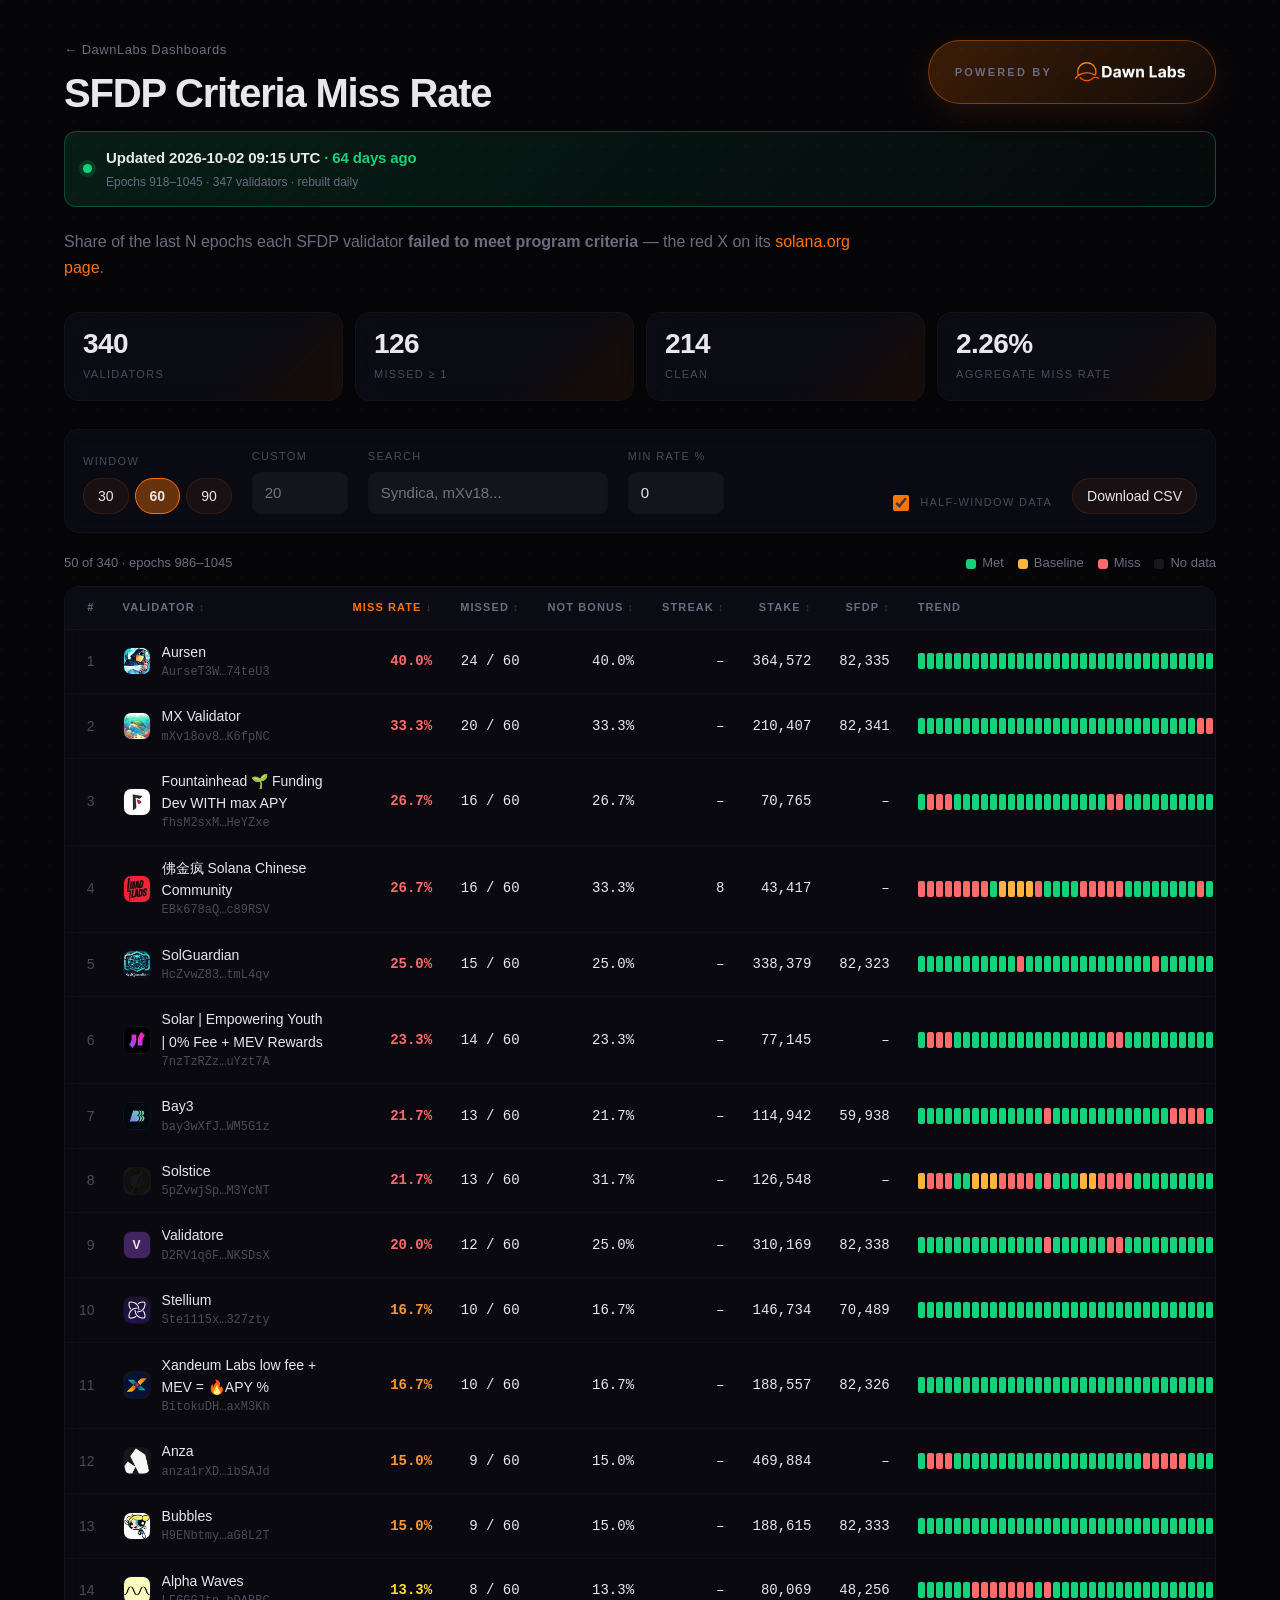
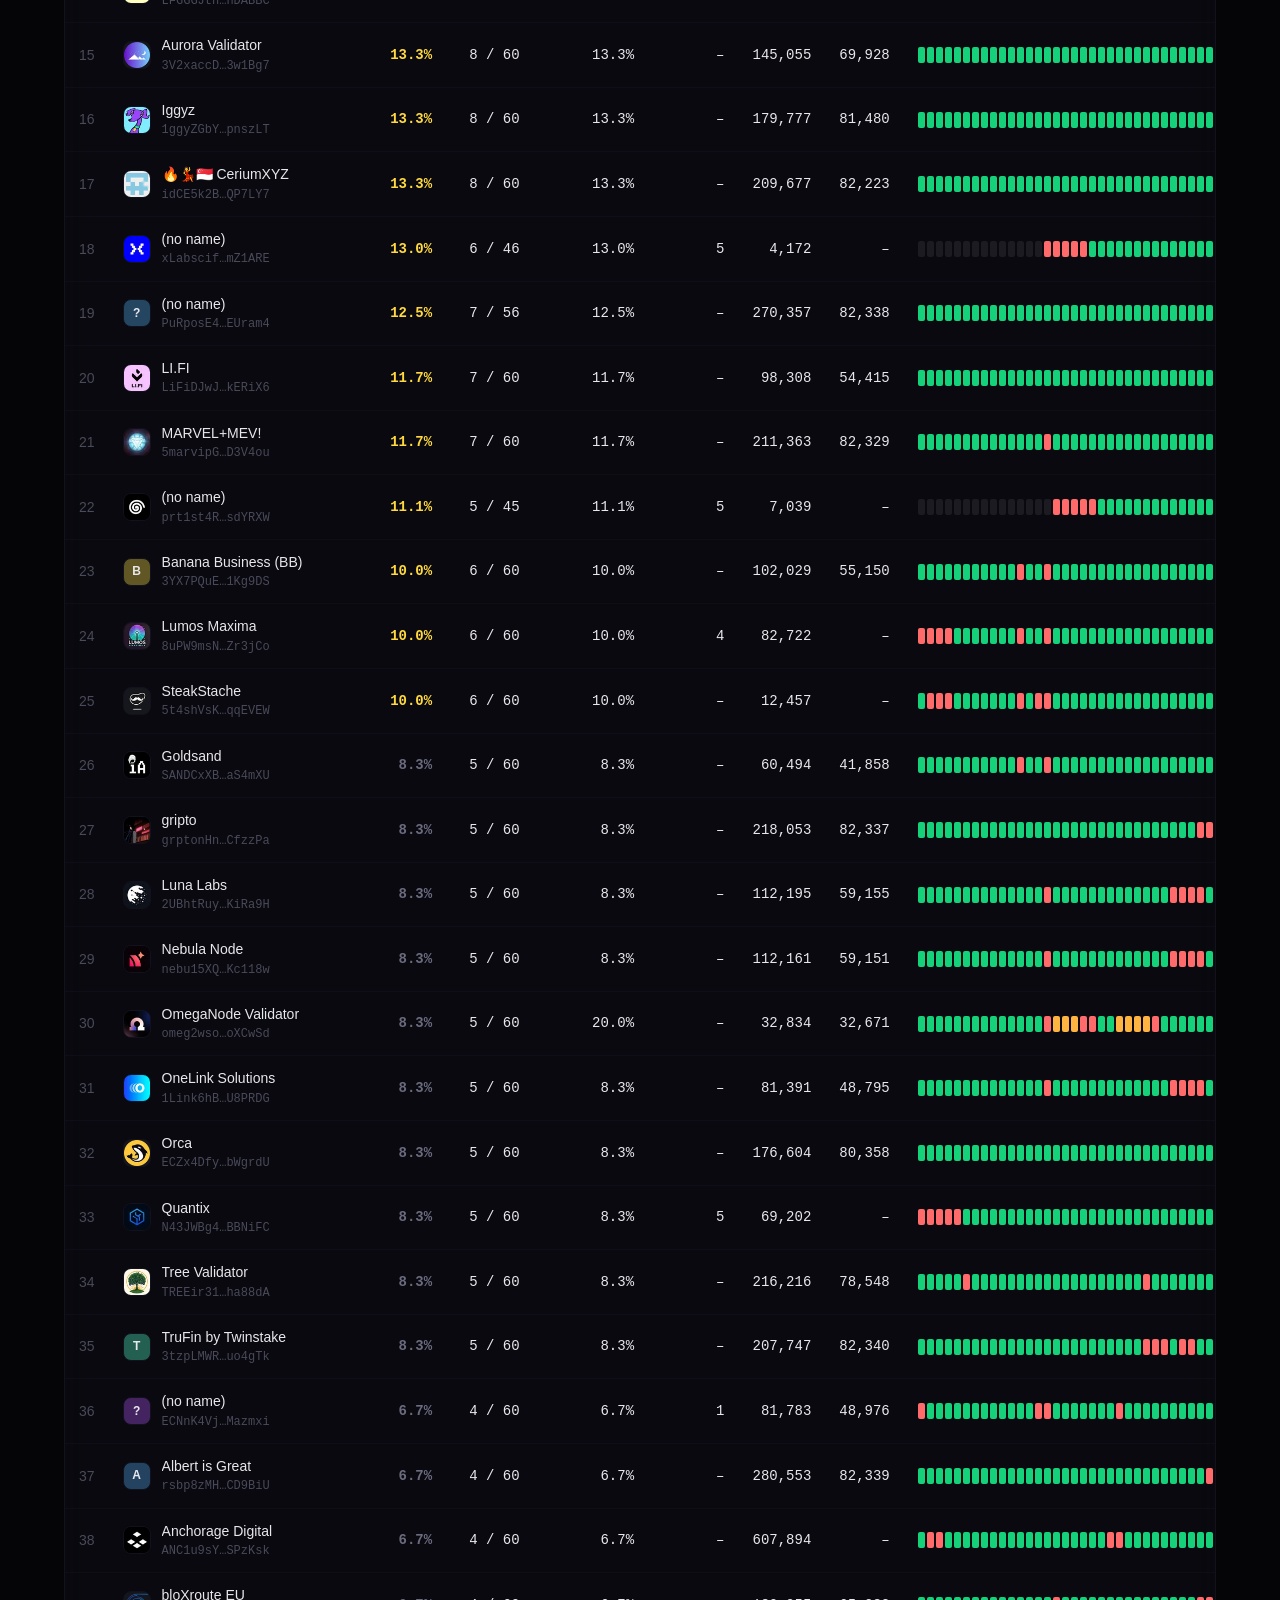
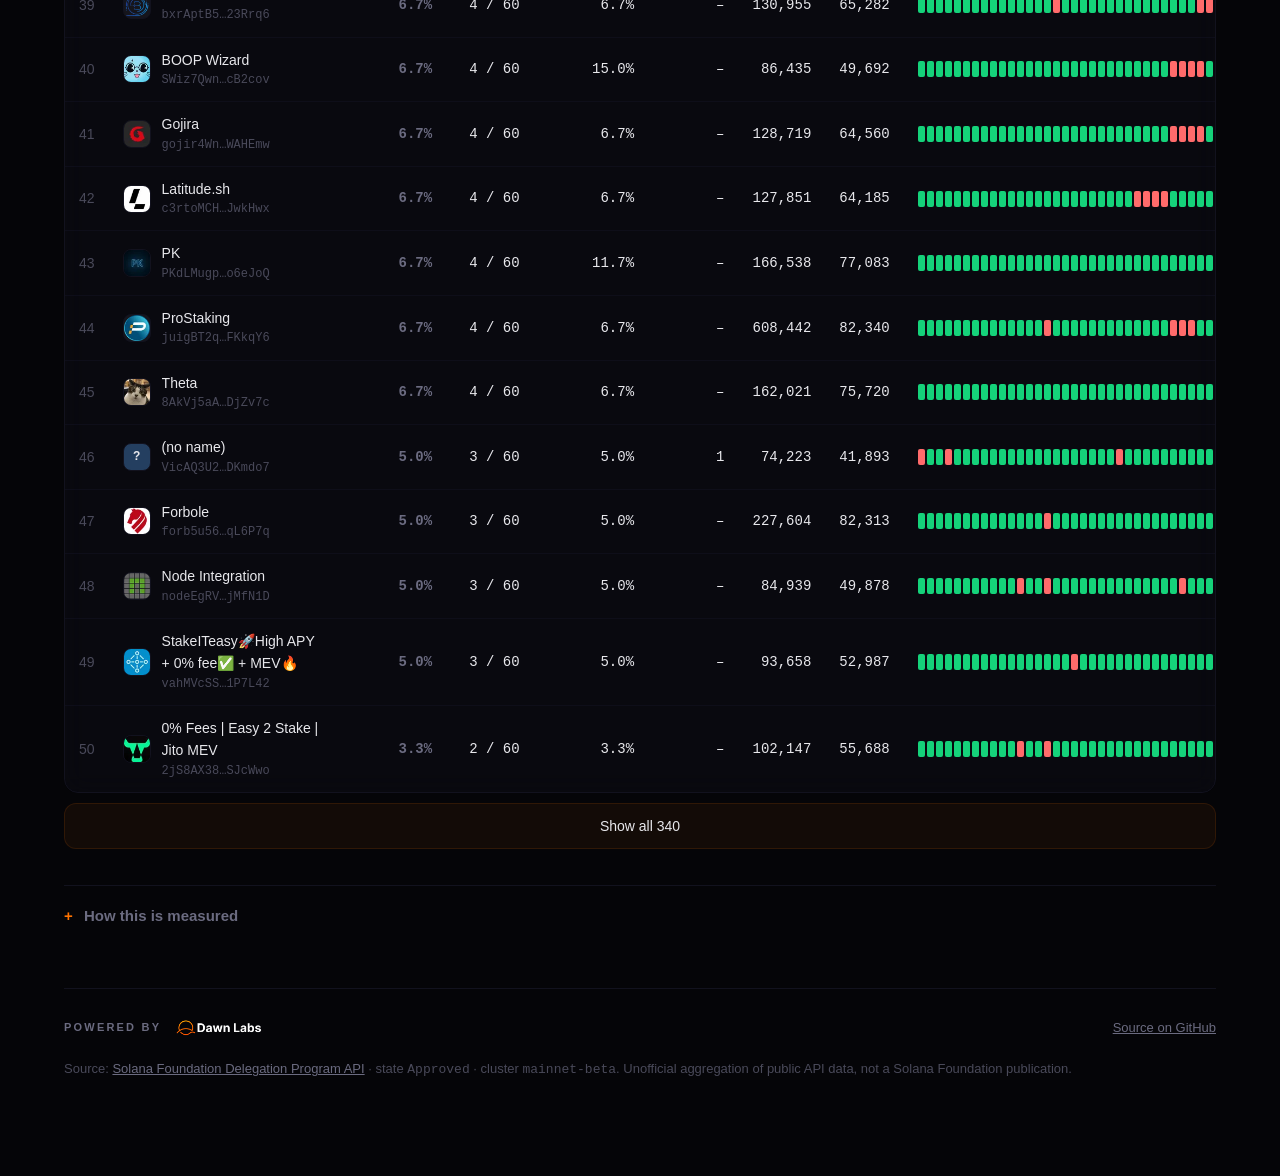
==== commit bfef8d90: "update dashboard data (2026-10-02)" ====
--- a/docs/criteria-miss/index.html
+++ b/docs/criteria-miss/index.html
@@ -1,7 +1,7 @@
 <!doctype html>
 <html lang="en">
 <head>
-<!-- build: 803b1acb58c0530932fb5fb00bb4a5ea7b7a7d57486afcb5ac6e90c18121a4a0 -->
+<!-- build: 6f943af143bdf343b56bbe89865ee21615dfdbb12e8c5b38da42b03c8c809eb7 -->
 <meta charset="utf-8">
 <meta name="viewport" content="width=device-width, initial-scale=1">
 <title>SFDP Criteria Miss Rate — Powered by DawnLabs</title>
@@ -28,8 +28,8 @@
 <div class="freshness">
   <span class="pulse" aria-hidden="true"></span>
   <div class="fresh-text">
-    <div class="fresh-main">Updated <time datetime="2026-10-01T09:41:35Z">2026-10-01 09:41 UTC</time><span class="fresh-age" id="freshage"></span></div>
-    <div class="fresh-sub">Epochs 918–1045 · 348 validators · rebuilt daily</div>
+    <div class="fresh-main">Updated <time datetime="2026-10-02T09:15:51Z">2026-10-02 09:15 UTC</time><span class="fresh-age" id="freshage"></span></div>
+    <div class="fresh-sub">Epochs 918–1045 · 347 validators · rebuilt daily</div>
   </div>
 </div>
 
@@ -132,7 +132,7 @@
 
 </footer>
 </div>
-<script>const DATA = {"dashboard":"criteria-miss","cluster":"mainnet-beta","participant_states":"Approved","window":{"start":918,"end":1045,"history":128},"state_codes":{"B":"Bonus","L":"Baseline","N":"None","H":"NoneHighThirdPartyStake"},"missing_code":"-","validators":[{"p":"2jS8AX38m8F9C5juToW1FmTufEbb1DfDzZJj9HSJcWwo","n":"0% Fees | Easy 2 Stake | Jito MEV","t":"Approved","k":102147,"f":55688,"s":"BBBBBBBBBBBNBBNBBBBBBBBBBBBBBBBBBBBBBBBBBBBBBBBBBBBBBBBBBBBBBBBBBBBBBNNBBBBBBBBBBBBBBBBBBBBBBBBBBBBBBBBBBBBBBBBBBBBBBBBBBBBBBBBB","i":1},{"p":"3KNGMiXwhy2CAWVNpLoUt25sNngFnX1mZpaiEeVccBA6","n":"01node","t":"Approved","k":59703,"f":41599,"s":"BBBBBBBBBBBBBBBBBBBBBBBBBBBBBBBBBBBBNBBBBBBBBBBBBBBBBBBBBBBBBBBBBBBBBBBBBBBBBBBBBBBBBBBBBBBBBBBBBBBBBBBBBBBBBBBBBBBBBBBBBBBBBBBB","i":1},{"p":"zeroT6PTAEjipvZuACTh1mbGCqTHgA6i1ped9DcuidX","n":"0base.vc 🇰🇷 | MEV 🔥","t":"Approved","k":225708,"f":79557,"s":"BBBBBBNBBBBBBBBBBBBBBBBBBBBBBBBBBBBBBBBBBBBBBBBBBBBBBBBBBBBBBBBBBBBBBBBBBBBBBBBBBBBBBBBBBBBBBBBBBBBBBBBBBBBBBBBBBBBBBBBBBBBBBBBB","i":1},{"p":"6NDen7aDi65apHo8m1Vea4nuS6LyjQeM6pDNqcW4Q5Pg","n":"0node.io","t":"Approved","k":125945,"f":63233,"s":"BBBBBBBBBBBBBBBBBBBBBBBBBBBBBBBBBBBBBBBBBBBBBBBBBBBBBBBBBBBBBBBBBBBBBBBBBBBBBBBBBBBBBBBBBBBBBBBBBBBBBBBBBBBBBBBBBBBBBBBBBBBBBBBB","i":1},{"p":"1KXvrkPXwkGF6NK1zyzVuJqbXfpenPVPP6hoiK9bsK3","n":"1000X.sh","t":"Approved","k":186983,"f":80976,"s":"BBBBBBBBBBBBBBBBBBBBBBBBBBBBBBBBBBBBBBBBBBBBBBBBBBBBBBBBBBBBBBBBBBBBBBBBBBBBBBBBBBBBBBBBBBBBBBBBBBBBBBBBBBBBBBBBBBBBBBBBBBBBBBBB","i":1},{"p":"11AMA4mnNbsrPQeuoNN7uiZVJZtqEzQHrTfa5vnbcjk","n":"11ama Validator","t":"Approved","k":170695,"f":78461,"s":"BBBBBBBBBBBBBBBBBBBBBBBBBBBBBBBBBBBBBBBBBBBBBBBBLLBBNBBBBBBNBBBBBBBBBBBBBBBBBBBBBBBBBNBBBLLLNNNNBBBLLLLNBBBBBBBBBBBBBBBBBBBBBNBB","i":1},{"p":"FyrwfMaomErzqrFUXMjCJ7mA4u81DsiDdrzC3MJD6d4j","n":"1dad | Solfege","t":"Approved","k":353499,"f":80216,"s":"BBBBBBBBBBBBBBBBBBBBBBBBBBBBBBBBBBBBBBBBBBBBBBBBBBBBBBBBBBBBBBBBBBBBBBBBBBBBBBBBBBBBBBBBBBBBBBBBBBBBBBBBBBBBBBBBBBBBBBBBBBBBBBBB","i":1},{"p":"Fy7RCjDdFLG8wLn7TBKbccaKwYX1FetdSoVDREdUHf5o","n":"3SDK","t":"Approved","k":81284,"f":48728,"s":"BBBBBBBBBBBBBBBBBBBBBBBBBBBBBBBBBBBBBBBBBBBBBBBBBBBBBBBBBBBBBBBBBBBBBBBBBBBBBBBBBBBBBBBBBBBBBBBBBBBBBBBBBBBBBBBBBBBBBBBBBBBBBBBB"},{"p":"9dH6wfdJVgnDcbCUjT8rkmejAzTnGQaFarmLfvBYXANK","n":"4CRYPTO","t":"Approved","k":107690,"f":57492,"s":"BBBBBBBBBBBBBBBBBBBBBBBBBBBBBBBBBBBBBBBBBBBBBBBBBBBBBBBBBBBBBBBBBBBBBBBBBBBBBBBBBBBBBBBBBBBBBBBBBBBBBBBBBBBBBBBBBBBBBBBBBBBBBBBB","i":1},{"p":"3Pfubj3ytkRxFAGwFb5vtacuZJUxko5Du39xie9MBXuC","n":"[NODERS]","t":"Approved","k":112306,"f":58963,"s":"BBBBBBBBBBBBBBBBBBBBBBBBBBBBBBBBBBBBBBBBBBBBBBBBBBBBBBBBBBBBBBBBBBBBBBBBBBBBBBBBBBBBBBBBBBBBBBBBBBBBBBBBBBBBBBBBBBBBBBBBNBBBBBBB","i":1},{"p":"Hj2jzpAp57KyM3SmnYwJbDVrQ8tTWizMon2hhzYzwxet","n":"A Unicorn Julia","t":"Approved","k":196159,"f":81079,"s":"BBBBBBBBBBBBBBNBBBBBBBBBBBBBBBBBBBBBBBBBBBBBBBBBBBBBBBBBBBBBBBBBBBBBBBBBBBBBBBBBBBBBBBBBBBBBBBBBBBBBBBBBBBBBBBBBBBBBBBBBBBBBBBBB","i":1},{"p":"BR1aTt4ZZUCwWJDkSYf1hqkYJjo7Mb7Ar8iVTkeSwUB8","n":"Abacus","t":"Approved","k":94642,"f":52904,"s":"BBBBBBBBBBBBBBBBBBBBBBBBBBBBBBBBBBBBBBBBBBBBBBBBBBBBBBBBBBBBBBBBBBBBBBBBBBBBBBBBBBBBBBBBBBBBBBBBBBBBBBBBBBBBBBBBBBBBBBBBBBBBBBBB","i":1},{"p":"ABREU5YkQcfpDZymoQ97iGUgQcfgjctWUUxEMfumiPdV","n":"ABREU Foundation","t":"Approved","k":78115,"f":47716,"s":"BBBBBBBBBBBNBBBBBBBBBBBBBBBBBBBBBBBBBBBBBBBBBBBBBBBBBBBBBBBBBBBBBBBBBBBBBBBBBBBBBBBBBBBNBBBBBBBBBBBBBBBBBBBBBBBBBBBBBBBBBBBBBBBB"},{"p":"3WDh9HgusCujDmXCVhophLrHvoKHQd1Sd4uFHz1Awo35","n":"Absolute Guard","t":"Approved","k":312894,"f":82195,"s":"BBBBBBBBBBBBBBBBBBBBBBBBBBBBBBBBBBBBBBBBBBBBBBBBBBBBBBBBBBBBBBBBBBBBBBBBBBBBBBBBBBBBBBBBBBBBBBBBBBBBBBBBBBBBBBBBBBBBBBBBBBBBBBBB","i":1},{"p":"AccReGBNBdUCEJ7ZyP231jw7uVJ3eF9u4cLBFAyqQuWm","n":"Accretion | r0bre","t":"Approved","k":69893,"f":44980,"s":"BBBBBBBBBBBBBBBBNBBBBBBBBNBBBBBBBBBBBBBBBBBBBBBBBBBBBBBBBBBBLNLLLBBBBBBBBNBBBBBBBBBB---BBBBBBBBBBBBBLLLLNBBBBBBBBBBBBBBBBBBBBBBB","i":1},{"p":"adramSYKBv1yHoZTub4kepcmF5LybPxwyJcsz4fpfi7","n":"Adrastea Validator","t":"Approved","k":268796,"f":82301,"s":"BBBBBBBBBBBBBBBBBBBBBBBBBBBBBBBBBBBBBBBBBBBBBBBBBBBBBBBBBBBBBBBBBBBBBBBBBBBBBBBBBBBBBBBBBBBBBBBBBBBBBBBBBBBBBBBBBBBBBBBBBBBBBBBB","i":1},{"p":"KAoSp3EudGqUBXv46tQoDwbZxSm3iXa9wM2aF4ySbJJ","n":"Aepalizage","t":"Approved","k":82495,"f":49141,"s":"BBBBBBBBBBBBBBNBBBBBBBBBBBBBBBBBBBBBBBBBBBBBBBBBBBBBBBBBBBBBBBBBBBBBBBBBBBBBBBBBBBBBBBBBBBBBBBBBBBBBBBBBBBBBBBBBBBBBBBBBBBBBBBBB","i":1},{"p":"EPFZFVrXuveEQar9LaEkt5kDRPMnbvK54qu5FwCxpkcy","n":"AiSol","t":"Approved","k":111064,"f":58602,"s":"BBBBBBBBBBBBBBNBBBBBBBBBBBBBBBBBBBBBBBBBBBBBBBBBBBBBBBBBBBBBBBBBBBBBBBBBBBBBBBBBBBBBBBBBBBBBBBBBBBBBBBBBBBBBBBBBBBBBBBBBNBBBNBBB","i":1},{"p":"rsbp8zMHbGCpLoRktmsjspYv77VcjxAzH1KxPCD9BiU","n":"Albert is Great","t":"Approved","k":280553,"f":82339,"s":"BBBBBBBBBBBBBBBBBBBBBBBBBBBBBBBBNNNBBBBBBBBBBBBBBBBBBBBBBNBBBBBBBBBBBBBBBBBBBBBBBBBBBBBBBBBBBBBBBBBBBBBBBBBBBBBBBBBBBBBBBBBBBBBB"},{"p":"ABC1U4cf9DZMwqy8ktEr4WJj8VHmVBQibbC57gEJthwY","n":"algo|stake","t":"Approved","k":238687,"f":82116,"s":"BBBBBBBBBBBBBBBBBBBBBBBBBBBBBBBBBBBBBBBBBBBBBBBBBBBBBBBBBBBBBBBBBBBBBBBBBBBBBBBBBBBBBBBBBBBBBBBBBBBBBBBBBBBBBBBBBBBBBBBBBBBBBBBB","i":1},{"p":"5zm9g3zgAPWzX3wmUB2JtTkcwCqe74NWsTmt5wLFwCKK","n":"Allied Validator","t":"Approved","k":103985,"f":56090,"s":"BBBBBBBBBBBBBBBBBBBBBBBBBBBBBBBBBBBBBBBBBBBBBBBBBBBBBBBBBBBBBBBBBBBBBBBBBBBBBBBBBBBBBBBBBBBBBBBBBBBBBBBBBBBBBBBBBBBBBBBBBBBBBBBB","i":1},{"p":"LFGGGJtnBLvq78DyMz1gTeedM6f8owck76qHThDABBC","n":"Alpha Waves","t":"Approved","k":80069,"f":48256,"s":"BBBBBBNNNNNNNBNBBBBBBBBBBBBBBBBBBBBBBBBBBBBBBBBBBBBBBBBBBBBBBBBBBBBBBBBBBBBBBBBBBBBBBNNNBNNBNNBBBBBBBBBBBBBBBBLLLNNBBBBBBBBBBBBB","i":1},{"p":"97jbhVBYcSmwGXjrx5PPWXucDsVBqwyoQ6rzP3B6eeMt","n":"anarcheuz","t":"Approved","k":199829,"f":82326,"s":"BBBBBBBBBBBBBBBBBBBBBBBBBBBBBBBBBBBBBBBBBBBBBBBBBBBBBBBBBBBNBBBBBBBBBBBBBBBBBBBBBBBBBBBBBBBBBBBBBBBBBBBBBBBBBBBBBBBBBBBBBBBBBBBB","i":1},{"p":"ANC1u9sY36q3mi2MyVhtz71un8yLgTsFBUuyLcSPzKsk","n":"Anchorage Digital","t":"Approved","k":607894,"f":0,"s":"BNNBBBBBBBBBBBBBBBBBBNNBBBBBBBBBBBBBBBBBBBBBBBBBBBBBBBBBBBBBBBBBBBBNBBBBBBBBBBBBBBBBBBBBBBBBBBBBBBBBBBBBBBBBBBBBBBBBBBBBBBBBBBBB","i":1},{"p":"Av8EnYrPBnSJHK5e2wmTdnCpSy7nzmBgyFaUKSyLnBfe","n":"AndrewInUA","t":"Approved","k":124080,"f":60992,"s":"BBBBBBBBBBBBBBBBBBBBBBBBBBBBBBBBBBBBBBBBBBBBBBBBBBBBBBBBBBBBBBBBBBBBBBBBBBBBBBBBBBBBBBBBBBBBBBBBBBBBBBBBBBBBBBBBBBBBBBBBBBBBBBBB","i":1},{"p":"6Rk694kh1QTyQkirdb1uDZmS5xqG9bNaYtxx8d311Mr7","n":"Anode ⚡️ Beta","t":"Approved","k":92940,"f":51930,"s":"BBBBBBBBBBBBBBBBBBBBBBBBBBBBBBBBBBBBBBBBBBBBBBBBBBBBBBBBBBBBBBBBBBBBBBBBBBBBBBBBBBBBBBBBBBBBBBBBBBBBBBBBBBBBBBBBBBBBBBBBBBBBBBBB","i":1},{"p":"anza1rXDVhy1NfVNtsbT3kSBh2jgB1BGZUKuUibSAJd","n":"Anza","t":"Approved","k":469884,"f":0,"s":"BNNNBBBBBBBBBBBBBBBBBBBBBNNNNNBBBBBBBBBBBBBBBBBBBBBBBBBBBBBNBBBBBBBBBBBBBBBBBBBBBBBBBBBBBBBBBBBBBBBBBBBBBBBBBBBBBBBBBBBBBBBBBBBB","i":1},{"p":"5VrW7YNBccVnhnZVmooCePdLFcs2UjfxRT3hoY9mN8Ec","n":"Appleyello","t":"Approved","k":346226,"f":78548,"s":"BBBBBNBBBBBBBBBBBBBBBBBBBBBBBBBBBBBBBBBBBBBBBBBBBBBBBBBBBBBBBBBBBBBBBBBBBBBBBBBBBBBBBBBBBBBBBBBBBBBBBBBBBBBBBBBBBBBBBBBBBBBBBBBB"},{"p":"GwHH8ciFhR8vejWCqmg8FWZUCNtubPY2esALvy5tBvji","n":"ART3MIS.CLOUD ☘️","t":"Approved","k":216396,"f":81053,"s":"BBBBBBBBBBBBBBBBBBBBBBBBBBBBBBBBBBBBBBBBBBBBBBBBBBBBBBBBBBBBBBBBBBBBBBBBBBBBBBBBBBBBBBBBBBBBBBBBBBBBBBBBBBBBBBBBBBBBBBBBBBBBBBBB","i":1},{"p":"3V2xaccDpFib4DbTksdiveNDmiwpXBqSWyjSof3w1Bg7","n":"Aurora Validator","t":"Approved","k":145055,"f":69928,"s":"BBBBBBBBBBBBBBBBBBBBBBBBBBBBBBBBBBBBBBBBBBBBNNNNNNNNBBBBBBBBBBBBBBBBBBBBBBBBBBBBBBBBBBBBBBBNNBBBBBBBBBBBBBBBBBBBBBBBBBBBBBBBBBBB","i":1},{"p":"AurseT3W3tk1dATBWAXtWR6oubBgECqintfcvP74teU3","n":"Aursen","t":"Approved","k":364572,"f":82335,"s":"BBBBBBBBBBBBBBBBBBBBBBBBBBBBBBBBBBBBNNNNNNNNNNNNNNNNNNNNNNNNNNNBBBBBBBBB--------------------------------------------------------","i":1},{"p":"avnujiRNoSRe9PcET42DPKznyfYnb2LRaZAsqv6REZo","n":"AVNU","t":"Approved","k":146555,"f":70364,"s":"BBBBBBBBBBBBBBBBBBBBBBBBBBBBBBBBBBBBBBBBBBBBBBBBBBBBBBBBBBBBBBBBBBBBBBBBBBBBBBBBBBBBBBBBBBBBBBBBBBBBBBBBNN----------------------","i":1},{"p":"GHQsq6bAdgooi998uKhwdzFubsJ7R3SuhTE9gJ83gctU","n":"Axis","t":"Approved","k":208541,"f":82217,"s":"BBBBBBBBBBBBBBBBBBBBBBBBBBBBBBBBBBBBBBBBBN--------------------------------------------------------------------------------------","i":1},{"p":"3YX7PQuESmR2h95FDgjahEQjyCBhmY1Ts2MsrM1Kg9DS","n":"Banana Business (BB)","t":"Approved","k":102029,"f":55150,"s":"BBBBBBBBBBBNBBNBBBBBBBBBBBBBBBBBBBBBBBNNBBBBBBBBBBBBBBBBBBNNBBBBBBNNNNNNNBBBBBBBBBBBBBBBBBBBBBBBBBBBBBBBBBBBBBBBBBBBBBBBBBBBBBBB"},{"p":"bay3wXfJsu9ds1zQBoQQ4DUwFGs3NP6q4gca9WM5G1z","n":"Bay3","t":"Approved","k":114942,"f":59938,"s":"BBBBBBBBBBBBBBNBBBBBBBBBBBBBNNNNBBBBNNNNNNNNBBBBBBBBBBBBBBBBBBBBBBNNBBBBBBBBBBBBBBBBBBBBBBBBBBBBBBBBBBBBBBBBBBBBBBBBBBBBBBBBBBBB","i":1},{"p":"EydLxzdWfD434DDxZYXkTcajvK5VKH7p6CofEDCRUkJ4","n":"Bernardo Beacon","t":"Approved","k":163274,"f":74841,"s":"BBBBBBBBBBBBBBBBBBBBBBBBBBBBBBBBBBBBBBBBBBBBBBBBBBBBBBBBBBBBBBBBBBBBBBBBBBBBBBBBBBBBBBBBBBBBBBBBBBBBBBBBBBBBBBBBBBBBBBBBBBBBBBBB","i":1},{"p":"BSGMRbK97DcgLe4u4kfNQnmTVZGVnwdtKQBJqWRBTZxU","n":"Black Sea Gold","t":"Approved","k":162519,"f":75271,"s":"BBBBBBBBBBBBBBBBBBBBBBBBBBBBBBBBBBBBBBBBBBBBBBBBBBBBBBBBBBBBBBBBBBBBBBBBBBBBBBBBBBBBBBBBBBBBBBBBBBBBBBBBBBBBBBBBBBBBBBBBBBBBBBBB","i":1},{"p":"mD1afZhSisoXfJLT8nYwSFANqjr1KPoDUEpYTEfFX1e","n":"Block Parliament 🦉","t":"Approved","k":247775,"f":82260,"s":"BBBBBBBBBBBBBBNBBBBBBBBBBBBBBBBBBBBBBBBBBBBBBBBBBBBBBBBBBBBBBBBBBBBBBBBBBBBBBBBBBBBBBBBBBBBBBBBBBBBBBBBBBBBBBBBBBBBBBBBBBBBBBBBB","i":1},{"p":"7VZM7YHcX73TpGoXDeBu61g4QKC86GwAEnew8dA7Y2xn","n":"BLOCKSIZE","t":"Approved","k":250818,"f":82293,"s":"BBBBBBBBBBBBBBBBBBBBBBBBBBBBBBBBBBBBBBBBBBBBBBBBBBBBBBBBBBBBBBBBBBBBBBBBBBBBBBBBBBBBBBBBBBBBBBBBBBBBBBBBBBBBBBBBBBBBBBBBBBBBBBBN","i":1},{"p":"5fSQdv4zsAJNx6RKpGho6sL6rY6a8nziaqcmwaRJB9NE","n":"Blossom","t":"Approved","k":137322,"f":67387,"s":"BBBBBBBBBBBBBBBBBBBBBBBBBBBBBBBBBBBBBBBBBBBBBBBBBBBBBBBBBBBBBBBBBBBBBBBBBBBBBBBBBBBBBBBBBBBBBBBBBBBBBBBBBBBBBBBBBBBBBBBBBBBBBBBB","i":1},{"p":"bxrAptB5ZpZBhoLedJpoGWY5hBjjt3zvVBr2323Rrq6","n":"bloXroute EU","t":"Approved","k":130955,"f":65282,"s":"BBBBBBBBBBBBBBBNBBBBBBBBBBBBBBBNNNBBBBBBBBBBBBBBBBBBBBBBBBBBBBBBBBBBBBBBBBBBBBBBBBBBBBBBBBBBBBBBBBBBBBBBBBBBBBBBBBBBBBBBBBBBBBBB","i":1},{"p":"b1ueZK9bWTywN2587zsScyLTaH18wfRfN5W15XnkiqF","n":"Blue Sky","t":"Approved","k":141904,"f":68887,"s":"BBBBBBBBBBBBBBBBBBBBBBBBBBBBBBBBBBBBBBBBBBBBBBBBBBBBBBBBBBBBBBBBBBBBBBBBBBBBBBBBBBBBBBBBBBBBBBBBBBBBBBBBBBBBBBBBBBBBBBBBBBBBBBBB","i":1},{"p":"PAD9aPiKJGcbGxuVLbc8o4Vf65GPq3fJQ7PkHWuX6a8","n":"BlueLotus 👩‍💻","t":"Approved","k":158477,"f":74287,"s":"BBBBBBBBBBBBBBBBBBBBBBBBBBBBBBBBBBBBBBBBBBBBBBBBNNBBBBBBBBBBBBBBBBBBBBBBBBBBBBBBBBBBBBBBBBBBBBBBBBBBBBBBBBBBBBBBBBBBBBBBBBBBBBBB","i":1},{"p":"BoNKmNCGvoHS4CkKvYRnF21iEpUP827pZjhFGdA4t5as","n":"BONK","t":"Approved","k":284249,"f":82114,"s":"BBBBBBBBBBBBBBBBBBBBBBBBBBBBBBBBBBBBBBBBBBBBBBBBBBBBBBBBBBBBBBBBBBBBBBBBBBBBBBBBBBBBBBBBBBBBBBBBBBBBBBBBBBBBBBBBBBBBBBBBBBBBBBBB","i":1},{"p":"SWiz7QwnYPm61pWWUUkMhj4r5pZLP1SvYibdHcB2cov","n":"BOOP Wizard","t":"Approved","k":86435,"f":49692,"s":"BBBBBBBBBBBBBBBBBBBBBBBBBBBBNNNNBBBBBBBBBBLLLLLBBBBBBBBBBBBBBBBBBBBBBBBBBBBBBBBBBBBBBBBBBBBBBBBBBBBBBBBBBBBBBBBBBBBBBBBBBBBBBBBB","i":1},{"p":"icex1C6pnZxznQWiHZZANjGU8nZ8kNquFnjyY7XXrXE","n":"BrewlabsHQ","t":"Approved","k":250461,"f":82277,"s":"BBBBBBBBBBBBBBBBBBBBBBBBBBBBBBBBBBBBBBBBBBBBBBBBBBBBBBBBBBBBBBBBBBBBBBBBBBBBBBBBBBBBBBBBBBBBBBBBBBBBBBBBBBBBBBBBBBBBBBBBBBBBBBBB","i":1},{"p":"H9ENbtmy2tWFtAJNmpC8xQtbcr1NTp4FXLdphRaG8L2T","n":"Bubbles","t":"Approved","k":188615,"f":82333,"s":"BBBBBBBBBBBBBBBBBBBBBBBBBBBBBBBBBBBBBBBBBBBBNNNNNNNBBBBBBBNNNBBBBBNBNNNNBBBBBBBBBBBBBBBBBBBBBBBBBBBBBBBBBBBBBBBBBBBBBBBBBBBBBBBB","i":1},{"p":"DupN8puwoPdFo9EYm8AXemEn9cMsore1QmZzfPaxyUG4","n":"Buffalo Steve","t":"Approved","k":80763,"f":48571,"s":"BBBBBBBBBBBBBBBBBBBBBBBBBBBBBBBBBBBBBBBBBBBBBBBBBBBBBBBBBBBBBBBBBBBBBBBBBBBBBBBBBBBBBBBBBBBBBBBBBBBBBBBBBBBBBBBBBBBBBBBBBBBBBBBB","i":1},{"p":"3YVoK8UN62dyiPZnGBzBTkGdwsVmmK1MpRoLcxNRs9BE","n":"Calypso","t":"Approved","k":492910,"f":82290,"s":"BBBBBBBBBBLLLNBNBBBBBBBBBBBBBBBBBBBBBBBBBBBBBBBBBBBBBBBBBBBBBBBBBBBBBBBBBBBBBBBBBBBBBBBBBBBBBBBBBBBBBBBBBBBBBBBBBBBBBBBBBBBBBBBL","i":1},{"p":"capyS1jerxhFp1RehdWRG6kbWi8bnWF3fkEG2RGLsQf","n":"capy","t":"Approved","k":163681,"f":76131,"s":"BBBBBBBBBBBBBBBBBBBBBBBBBBBBBBBBBBBBBBBBBBBBBBBBBBBBBBBBNNBBBBBBBBBBBBBBBBBBBBBBBBBBBBBBBBBBBBBBBBBBBBBBBBBBBBBBBBBBBBBBBBBBBBBB"},{"p":"BNtHBLo1L2vAG7PBQ6mJvWz7GqVPxBnioXsY2Gjtubrg","n":"CatalystX - Innovation OnChain","t":"Approved","k":221370,"f":81978,"s":"BBBBBBBBBBBBBBNBBBBBBBBBBBBBBBBBBBBBBBBBBBBBBBBBBBBBBBBBBBBBBBBBBBBBBBBBBBBBBBBBBBBBBBBBBBBBBBBBBBBBBBBBBBBBBBBBBBBBBBBBBBBBBBBB","i":1},{"p":"6YY2VS44RP1sBosdEsvSaiw7gETDNx3tmg5mM5wHpTqM","n":"Cavey Cool","t":"Approved","k":728907,"f":0,"s":"BNNNBBBBBBBBBBBBBBBBBBB---------------------------------------------------------------------------------------------------------","i":1},{"p":"5essVpBYvocZkQnkrWsMDfRPwtp4BeihJRaweKLR4dRn","n":"Certora Validator","t":"Approved","k":1037670,"f":0,"s":"HHHHHHHHHHHNHHNHHHHHHHHHHHHHBBBBBBBBBBBBBBBBBBBBBBBBBBBBBBBBBBBBBBBBBBBBBBBBBBBBBBBBBBBBBBBBBBBBBBBBBBBBBBBBBBBBBBBBBBBBBBBBBBBB","i":1},{"p":"chdvWr6T14nqGRFD37KY36dsvhkCtDaufW5rpu3AfHe","n":"CH Dev","t":"Approved","k":96084,"f":53298,"s":"BBBBBBBBBBBBBBBBBBBBBBBBBBBBBBBBBBBBBBBBBBBBBBBBBBBBBBBBBBBBBBBBBBBBBBBBBBBBBBBBBBBBBBBBBBBBBBBBBBBBBBBBBBBBBBBBBBBBBBBBBBBBBBBB","i":1},{"p":"2mMGsb5uy1Q4Dvezr8HK2E8SJoChcb2X7b61tJPaVHHd","n":"Chainflow","t":"Approved","k":604900,"f":82340,"s":"BBBBBBBBBBBBBBBBBBBBBBBBBBBBNNBBBBBBBBBBBBBBBBBBBBBBBBBBBBBBBBBBBBNNNNNNNBBBBBBBBBBBBBBBBBBBBBBBBBBBBBBBBBBBBBBBBBBBBBBBBBBBBBBB"},{"p":"3RXKQBRv7xKTQeNdLSPhCiD4QcUfxEQ12rtgUkMf5LnS","n":"Chainode Tech \u0026 MEV(0% Fee)","t":"Approved","k":398608,"f":82305,"s":"BBBBBBBBBBBBBBBBBBBBBBBBBBBBBBBBBBBBBBBBBBBBBBBBBBBBBBBBBBBBBBBBBBBBBBBBBBBBBBBBBBBBBBBBBBBBNBBBBBBBBBBBBBBBBBBBBBBBBBBBBBBBBBBB","i":1},{"p":"chrtyETASKQhsndRM9pr6qC3gAHG5MuRwCgXSNVqnJL","n":"Charity Soul","t":"Approved","k":117146,"f":60649,"s":"BBBBBBBBBBBBBBBBBBBBBBBBBBBBBBBBBBBBBBBBBBBBBBBBBBBBBBBBBBBBBBBBBBBBBBBBBBBBBBBBBBBBBBBBBBBBBBBBBBBBBBBBBBBBBBBBBBBBBBBBBBBBBBBB","i":1},{"p":"chopskqnudaeCTENWzUjfFCBSLcxprqbdMoCAucAwfb","n":"Choplet Studios","t":"Approved","k":119173,"f":61334,"s":"BBBBBBBBBBBBBBBBBBBBBBBBBBBBBBBBBBBBBBBBBBBBBBBBBBBBBBBBBBBBBBBBBBBBBBBBBBBBBBBBBBBBBBBBBBBBBBBBBBBBBBBBBBBBBBBBBBBBBBBBBBBBBBBB","i":1},{"p":"CtzN7ysR5rX69qd168Aosbuc83mPozhi81bEHbG7ecNP","n":"Citizen Node","t":"Approved","k":117434,"f":60717,"s":"BBBBBBBBBBBBBBBBBBBBBBBBBBBBBBBBBBBBBBBBBBBBBBBBBBBBBBBBBBBBBBBBBBBBBBBBBBBBBBBBBBBBBBBBBBBBBBBBBBBBBBBBBBBBBBBBBBBBBBBBBBBBBBBB","i":1},{"p":"CARBN9PY1Qej1aCg4885pfoYH8EHfjWuMy59pVa48ky","n":"Cloak","t":"Approved","k":85858,"f":50265,"s":"BBBBBBBBBBNBBBBBBBBBBBBBBBBBBBBBBBBBBBBBBBBBBBBBBBBBBBBBBBBBBBBBBBBBBBBBBBBBBBBBBBBBBBBBBBBBBBBBBBBBBBBBBBBBBBBBBBBBBBBBBBBBBBBB","i":1},{"p":"DViARWAWKkxAzp4UCgbw5B9pLSrBY3PaztFErcwgVUKX","n":"Code-Breader","t":"Approved","k":224428,"f":80998,"s":"BBBBBBBBBBBBBBNBBBBBBBBBBBBBBBBBBBBBBBBBBBBBBBBBBBBBBBBBBBBBBBBBBBBBBBBBBBBBBBBBBBBBBBBBBBBBBBBBBBBBBBBBBBBBBBBBBBBBBBBBBBBBBBBB","i":1},{"p":"CVRr5oHCAAooVbYze7CvXtRp4FUtkMCSqBZU7MVu8v8e","n":"Coverlet+MEV | 0% ALL FEES ✅","t":"Approved","k":175746,"f":79478,"s":"BBBBBBBBBBBBBBBBBBBBBBBBBBBBBBBBBBBBBBBBBBBBBBBBBBBBBBBBBBBBBBBBBBBBBBBBBBBBBBBBBBBBBBBBBBBBBBBBBBBBBBBBBBBBBBBBBBBBBBBBBBBBBBBB","i":1},{"p":"E9hD3ikumJx1GVswDjnpCt6Uu4WG5mz1PDWCqdE5uhmo","n":"cp0x_by_STAKRspace","t":"Approved","k":123324,"f":62355,"s":"BBBBBBBBBBBBBBBBBBBBBBBBBBBBBBBBBBBBBBBBBBBBBBBBBBBBBBBBBBBBBBBBBBBBBBBBBBBBBBBBBBBBBBBBBBBBBBBBBBBBBBNBBBBBBBBNBBBBBBBBBBBBBBBB","i":1},{"p":"AdSHK6vpQnwHRSw7jXUwjMEytmhFwnynZSENhvpAxL1y","n":"crypto-jack-sparrow","t":"Approved","k":34826,"f":33314,"s":"BBBBBBBBBBBBBBBBBBBBLLLLNBBBBBBBBBBBBBBBBBBBBBBBBBBBBBBBBBBBBBBBBBBBBBBBBBBBBBBBBBBBBBBBBBBBBBBBBBBBBBBBBBBBBBBBBBBBBBBBBBBBBBBB","i":1},{"p":"CTwsruptUccEtZGNxBDbuusHYxkBX3P6ndrxVjSG213y","n":"CryptoVik","t":"Approved","k":138749,"f":66857,"s":"BBBBBBBBBBBBBBBBBBBBBBBBBBBBBBBBBBBBBBBBBBBBBBBBBBBBBBBBBBBBBBBBBBBBBBBBBBBBBBBBBBBBBBBBBBBBBBBBBBBBBBBBBBBBBBBBBBBBBBBBBBBBBBBB","i":1},{"p":"cybi55ebub37HZW9YmRaLh59Lh3kqaLTsEBQwW6vFkC","n":"CyberAlex 👑 MEV","t":"Approved","k":134448,"f":66229,"s":"BBBBBBBBBBBBBBBBBBBBBBBBBBBBBBBBBBBBBBBBBBBBBBBBBBBBBBBBBBBBBBBBBBBBBBBBBBBBBBBBBBBBBBBBBBBBBBBBBBBBBBBBBBBBBBBBBBBBBBBBBBBBBBBB","i":1},{"p":"HMWXfjaeSHhww1wvdBhqhHVP9v96mFB4LJ9xP2MXbDGH","n":"CyberVillage","t":"Approved","k":94899,"f":53034,"s":"BBBBBBBBBBBBBBBBBBBBBBBBBBBBBBBBBBBBBBBBBBBBBBBBBBBBBBBBBBBBBBBBBBBBBBBBBBBBBBBBBBBBBBBBBBBBBBBBBBBBBBBBBBBBBBBBBBBBBBBBBBBBBBBB","i":1},{"p":"5aD6KB8g4MPt3xJafmMmun86hHMDnoFiGbd5gYiMFZw7","n":"Daiko","t":"Approved","k":192400,"f":82153,"s":"BBBBBBBBBBBBBBBBBBBBBBBBBBBBBBBBBBBBBBBBBBBBBBBBBBBBBBBBBBBBBBBBBBBBBBBBBBBBBBBBBBBBBBBBBBBBBBBBBBBBBBBBBBBBBBBBBBBBBBBBBBBBBBBB","i":1},{"p":"7CR6whiYULVf1Knj4J5PxUS37opdk8UAx2WnDzBQKiVe","n":"DataHive AI | Missions","t":"Approved","k":97446,"f":54101,"s":"BBBBBBBBBBBBBBBBBBBBBBBBBBBBBBBBBBBBBBBBBBBBBBBBBBBBBBBBBBBBBBBBBBBBBBBBBBBBBBBBBBBBBBBBBBBBBBBBBBBBBBBBBBBBBBBBBBBBBBBBBBBBBBBB","i":1},{"p":"4k6wgP5WPBKQpsFGtzuXNrjcTE2fKWLj17nDvFeG5zSF","n":"Dawn Labs","t":"Approved","k":378935,"f":82124,"s":"BBBBBBBBBBBBBBBBBBBBBBBBBBBBBBBBBBBBBBBBBBBBBBBBBBBBBBBBBBBBBBBBBBBBBBBBBBBBBBBBBBBBBBBBBBBBBBBBBBBBBBBBBBBBBBBBBBBBBBBBBBBBBBBB","i":1},{"p":"dcntruDNP5SEcGV4RxnsqXFURdDZGT3DTQv68Q8H7Vu","n":"Decentra","t":"Approved","k":201221,"f":82127,"s":"BBBBBBBBBBBBBBBBBBBBBBBBBBBBBBBBBBBBBBBBBBBBBBBBBBBBBBBBBBBBBBBBBBBBBBBBBBBBBBBBBBBBBBBBBBBBBBBBBBBBBBBBBBBBBBBBBBBBBBBBBBBBBBBB","i":1},{"p":"dmMwc4RazLHkvDZYrWAfbHQ6cViAvNa5szCJKaiun8S","n":"Ded Monkes","t":"Approved","k":115375,"f":60264,"s":"BBBBBBBBBBBBBBBBBBBBBBBBBBBBBBBBBBBBBBBBBBBBBBBBBBBBBBBBBBBBBBBBBBBBBBBBBBBBBBBBBBBBBBBBBBBBBBBBBBBBBBBBNBBBBBBBBBBBBBBBBBBBBBBB","i":1},{"p":"pitch9cMruwjDtAnisNS4mwZUPhMsBztNEGu2weMg55","n":"DePitch Academy","t":"Approved","k":96274,"f":53726,"s":"BBBBBBBBBBBBBBBBBBBBBBBBBBBBBBBBBB--BBBBBBBBBBBBBBBBBBBBBBBBBBBBBBBBBBBBBBBBBBBBBBBBBBBBBBBBBBBBBBBBBBBBBBBBBBBBBBBBBBBBBBBBBBBB","i":1},{"p":"DCKyEmMENQMtLXgbmUoHRmgP9XdJ9HsR5WxrKnSDCzKA","n":"Dicky","t":"Approved","k":96546,"f":53792,"s":"BBBBBBBBBBBBBBBBBBBBBBBBBBBBBBBBBBBBBBBBBBBBBBBBBBBBBBBBBBBBBBBBBBBBBBBBBBBBBBBBBBBBBBBBBBBBBBBBBBBBBBBBBBBBBBBBBBBBBBBBBBBBBBBB","i":1},{"p":"CpNnGGhgVATJAbzHUXdrcGfpPiGuZyPka4QUmH7YgavX","n":"DICS - Degen Infrastructure Core Services","t":"Approved","k":136112,"f":66518,"s":"BBBBBBBBBBBBBBBBBBBBBBBBBBBBBBBBBBBBBBBBBBBBBBBBBBBBBBBBBBBBBBBBBBBBBBBBBBBBBBBBBBBBBBBBBBBBBBBBBBBBBBBBBBBBBBBBBBBBBBBBBBBBBBBB","i":1},{"p":"AfZTWYoFQbzqCMmUBTD7XwxFvjob1FVyCvkaXRryxtKc","n":"Digital Energy","t":"Approved","k":301477,"f":82272,"s":"BBBBBBBBBBBBBBBBBBBBBBBBBBBBBBBBBBBBBBBBBBBBBBBBBBBBBBBBBBBBBBBBBBBBBBBBBBBBBBBBBBBBBBBBBBBBBBBBBBBBBBBBBBBBBBBBBBBBBBBBBBBBBBBB","i":1},{"p":"Diman2GphWLwECE3swjrAEAJniezpYLxK1edUydiDZau","n":"diman","t":"Approved","k":339092,"f":82344,"s":"BBBBBBBBBBBBBBNBBBBBBBBBBBBBBBBBBBBBBBBBBBBBBBBBBBBBBBBBBBBBBBBBBBBBBBBBBBBBBBBBBBBBBBBBBBBBBBBBBBBBBBBBBBBBBBBBBBBBBBBBBBBBBBBB","i":1},{"p":"3BeharBd3j4sKQp7Qze27JLQLd9AEEwGTX9TC7dXYSNw","n":"Dragon Trust Stake","t":"Approved","k":83135,"f":49411,"s":"BBBBBBBBBBBBBBBBBBBBBBNBBBBBBBBBBBBBBBBBBBBBBBBBBBBBBBBBBBBBBBBBBBBBBBBBBBBBBBBBBBBBBBBBBBBBBBBBBBBBBBBBBBBBBBBBBBBBBBBBBBBBBBBB","i":1},{"p":"ExCHWgfeJyKRzpfryiQn4W6aYaWhbSAEnsoUnBGNqjWD","n":"DSM-01","t":"Approved","k":102252,"f":56135,"s":"BBBBBBBBBBBBBBBBBBBBBBBBBBBBBBBBBBBBBBBBBBBBBBBBBBBBBBBBBBBBBBBBBBBBBBBBBBBBBBBBBBBBBBBBBBBBBBBBBBBBBBBBBBBBBBBBBBBBBBBBBBBBBBBB","i":1},{"p":"dst2u7mXMyDvb14cSErRNA1mxH1d5VXbSXgZ3DKE9xH","n":"Dust Eleven","t":"Approved","k":96663,"f":53777,"s":"BBBBBBBBBBBBBBBBBBBBBBBBBBBBBBBBBBBBBBBBBBBBBBBBBBBBBBBBBBBBBBBBBBBBBBBBBBBBBBBBBBBBBBBBBBBBBBBBBBBBBBBBBBBBBBBBBBBBBBBBBBBBBBBB","i":1},{"p":"FjYEr2UCeFzNfAKiFrbhG34Zv8LxbmfHYAFhAfc7SLQL","n":"Easytoken.me","t":"Approved","k":125775,"f":62032,"s":"BBBBBBBBBBBBBBBBBBBBBBBBBBBBBBBBBBBBBBBBBBBBBBBBBBBBBBBBBBBBBBBBBBBBBBBBBBBBBBBBBBBBBBBBBBBBBBBBBBBBBBBBBBBBBBBBBBBBBBBBBBBBBBBB","i":1},{"p":"EATpCzQNs8BzZh1mx1hXMAJm3o1MLXakTXr4UEmcsY7f","n":"EAT TRIBE","t":"Approved","k":80954,"f":48246,"s":"BBBBBBBBBBBBBBBNBBBBBBBBBBBBBBBBBBBBBBBBBBBBBBBBBBBBBBBBBBBBBBBBBBBBBBBBBBBBBBBBBBBBBBBBBBBBBBBBBBBBBBBBBBBBBBBBBBBBBBBBBBBBBBBB","i":1},{"p":"nateKhsYkrVc992UuTfAhEEFQqr2zQfpGg9RafNkxdC","n":"Epoch.Day","t":"Approved","k":105317,"f":56734,"s":"BBBBBBBBBBBBBBBBBBBBBBBBBBBBBBBBBBBBBBBBBBBBBBBBBBBBBBBBBBBBBBBBBBBBBBBBBBBBBBBBBBBBBBBBBBBBBBBBBBBBBBBBBBBNBBBBBBBBBBBBBBBBBBBB","i":1},{"p":"2Eq6YD8P8QXTeoz9h6JHjgZ55t8RSxNdx4waMDCoPmQU","n":"EvasMainnet","t":"Approved","k":111183,"f":58162,"s":"BBBBBBBBBBBBBBBBBBBBBBBBBBBBBBBBBBBBBNBBBBBBBBBBBBBBBBBBBBBBBBBBBBBBBBBBBBBBBBBBBBBBBBBBBBBBBBBBBBBBBBBBBBBBBBBBBBBBBBBBBBBBBBBB","i":1},{"p":"FphFJA451qptiGyCeCN3xvrDi8cApGAnyR5vw2KxxQ1q","n":"ex1arey","t":"Approved","k":83447,"f":49462,"s":"BBBBBBBBBBBBBBNBBBBBBBBBBBBBBBBBBBBBBBBBBBBBBBBBBBBBBBBBBBBBBBBBBBBBBBBBBBBBBBBBBBBBBBBBBBBBBBBBBBBBBBBBBBBBBBBBBBBBBBBBBBBBBBBB","i":1},{"p":"mineL1YNwcRnxN93B2sX6q22R11WfRqxnY4NBV8KfFY","n":"Exo Tech","t":"Approved","k":575684,"f":82112,"s":"BBBBBBBBBBBBBBNBBBBBBBBBBBBBBBBBBBBBBBBBBBBBBBBBBBBBBBBBBBBBBBBBBBBBBBBBBBBBBBBBBBBBBBBBBBBBBBBBBBBBBBBBBBBBBBBBBBBBBBBBBBBBBBBB","i":1},{"p":"eyeYaqg9e2L6xw7YwsSLm27eWJfhLNAm6ETQm8TXNoK","n":"Eyenotion","t":"Approved","k":111480,"f":58442,"s":"BBBBBBBBBBBBBBBBBBBBBBBBBBBBBBBBBBBBBBBBBBBBBBBBBBBBBBBBBBBBBBBBBBBBBBBBBBBBBBBBBBBBBBBBBBBBBBBBBBBBBBBBBBBBBBBBBBBBBBBBBBBBBBBB"},{"p":"FoXyHJXdQGK2eHoTjSAzHq4hzxWdJvpGgyzrtPS9eAk","n":"Famous Foxes","t":"Approved","k":82360,"f":49119,"s":"BBBBBBBBBBBBBBNBBBBBBBBBBBBBBBBBBBBBBBBBBBBBBBBBBBBBBBBBBBBBBBBBBBBBBBBBBBBBBBBBBBBBBBBBBBBBBBBBBBBBBBBBBBBBBBBBBBBBBBBBBBBBBBBB","i":1},{"p":"6qwYjs5vCSEKaTMBbHinnW8fvdGj1r8cpzPoAV1EHKsw","n":"Fast Runner","t":"Approved","k":141609,"f":68605,"s":"BBBBBBBBBBBBBBBBBBBBBBBBBBBBBBBBBBBBBBBBBBBBBBBBBBBBBBBBBBBBBBBBBBBBBBBBBBBBBBBBBBBBBBBBBBBBBBBBBBBBBBBBBBBBBBBBBBBBBBBBBBBBBBBB","i":1},{"p":"HVXXmNKkmDZbZwj74iL2Y9Wu4SyrchBoxAfFYVAktLrG","n":"fat tails lab","t":"Approved","k":166956,"f":76998,"s":"BBBBBBBBBBBBBBBBBBBBBBBBBBBBBBBBBBBBBBBBBBBBBBBBBBBBBBBBBBBBBBBBBBBBBBBBBBBBBBBBBBBBBBBBBBBBBBBBBBBBBBBBBBBBBBBBBBBBBBBBBBBBBBBB","i":1},{"p":"fdzip81euDS8jEZHx5H1mn27zGVMLzkgpQuzYRBfBYG","n":"fd1.zip 📦","t":"Approved","k":191915,"f":82308,"s":"BBBBBBBBBBBBBBBBBBBBBBBBBBBBBBBBBBBBBBBBBBBBBBBBBBBBBBBBBBBBBBBBBBBBBBBBBBBBBBBBBBBBBBBBBBBBBBBBBBBBBBBBBBBBBBBBBBBBBBBBBBBBNBBB","i":1},{"p":"dxa6QFqLcByyHykLCAW5tv1VYNVQFV3v6oovM2h8inH","n":"Fidelity Center for Applied Technology (FCAT®)","t":"Approved","k":189638,"f":82309,"s":"BBBBBBBBBBBBBBBBBBBBBBBBBBBBBBBBBBBBBBBBBBBBBBBBBBBBBBBBBBBBBBBBBBBBBBBBBBBBBBBBBBBBBBBBBBBBBBBBBBBBBBBBBBBBBBBBBBBBB-----------","i":1},{"p":"BhNnboEZb3mKkVADMH11cYGWCqefAfmhzx5rU4eRTKGY","n":"Firstset","t":"Approved","k":106466,"f":57090,"s":"BBBBBBBBBBBBBBBBBBBBBBBBBBBBBBBBBBBBBBBBBBBBBBBBBBBBBBBBBBBBBBBBBBBBBBBBBBBBBBBBBBBBBBBBBBBBBBBBBBBBBBBBBBBBBBBBBBBBBBBBBBBBBBBB","i":1},{"p":"forb5u56XgvzxiKfRt4FVNFQKJrd2LWAfNCsCqL6P7q","n":"Forbole","t":"Approved","k":227604,"f":82313,"s":"BBBBBBBBBBBBBBNBBBBBBBBBBBBBBBBBBBBBBBBBBBBBBBBBBNNBBBBBBBBBNBNNNNNNNNNNNBBBBBBBBBBBBBBBBBBBBBBBBBBBBBBLLNNNBBBBBBBBBBBBBBBBBBBB","i":1},{"p":"fhsM2sxME8cHrrk3qvtMsRRDv5AoLFja7NjNnHeYZxe","n":"Fountainhead 🌱 Funding Dev WITH max APY","t":"Approved","k":70765,"f":0,"s":"BNNNBBBBBBBBBBBBBBBBBNNBBBBBBBBBBBBBNBBBBBBNNNNNNNNNNBBBBBBBBBBBBBBBBBBBBBBBBBBBBBBBBBBBBBBBBBBBBBBBBBBBBBBBBBBBBBBBBBBBBBBBBBBB","i":1},{"p":"G4GT8z4AKWNoy3x6nuzxW83UfFXLXzrwn7DZQt4GvWdU","n":"FREEZZ","t":"Approved","k":101080,"f":55117,"s":"BBBBBBBBBBBBBBBBBBBBBBBBBBBBBBBBBBBBBBBBBBBBBBBBBBBBBBBBBBBBBBBBBBBBBBBBBBBBBBBBBBBBBBBBBBBBBBBBBBBBBBBBBBBBBBBBBBBBBBBBBBBBBBBB","i":1},{"p":"BPKAfGkkzF5u1QRjjB1nWYYbPMUCMPJe1xZPmwEMNMCT","n":"GateOmega | SolCircl.app","t":"Approved","k":170725,"f":77913,"s":"BBBBBBBBBBBBBBBBBBBBBBBBBBBBBBBBBBBBBBBBBBBBBBBBBBBBBBBBBBBBBBBBBBBBBBBBBBBBBBBBBBBBBBBBBBBBBBBBBBBBBBBBBBBBBBBBBBBBBBBBBBBBBBBB","i":1},{"p":"3Rv6ZVGUuRczP76322LyhTTYw2iM4avV4B5xFJocQJer","n":"Gaxx Validator","t":"Approved","k":92858,"f":51741,"s":"BBBBBBBBBBBBBBBBBBBBBBBBBBBBBBBBBBBBBBBBBBBBBBBBBBBBBBBBBBBBBBBBBBBBBBBBBBBBBBBBBBBBBBBBBBBBBBBBBBBBBBBBBBBBBBBBBBBBBBBBBBBBBBBB","i":1},{"p":"7HMHSdQkjDwz9Q5zAhEy83uzW3XHJchjdpMYapKXcKt5","n":"GERSIA","t":"Approved","k":80958,"f":47479,"s":"BBBBBBBBBBBBBBBBBBBBBBBBBBBBBBBBBBBBBBBBBBBBBBBBBBBBBBBBBBBBBBBBBBBBBBBBBBBBBBBBBBBBBBBBBBBBBBBBBBBBBBBBBBBBBBBBBBBBBBBBBBBBBBBB","i":1},{"p":"3cZSHGfNdaULpFAvGbWbxpVwzXB4gHdk8NFucPNR5pgA","n":"Ghost","t":"Approved","k":634827,"f":82317,"s":"BBBBBBBBBBBBBBBBBBBBBBBBBBBBBBBBBBBBBBBBBBBBBBBBBBBBBBBBBBBBBBBBBBBBBBBBBBBBBBBBBBBBBBBBBBBBBBBBBBBBBBBBBBBBBBBBBBBBBBBBBBBBBBBB","i":1},{"p":"G1eAmANVWf6ZeoxG4aMbS1APauyEDHqLxHFytzk5hZqN","n":"Gleam","t":"Approved","k":106843,"f":57236,"s":"BBBBBBBBBBBBBBBBBBBBBBBBBBBBBBBBBBBBBBBBBBBBBBBBBBBBBBBBBBBBBBBBBBBBBBBBBBBBBBBBBBBBBBBBBBBBBBBBBBBBBBBBBBBBBBBBBBBBBBBBBBBBBBBB","i":1},{"p":"gojir4WnhS7VS1JdbnanJMzaMfr4UD7KeX1ixWAHEmw","n":"Gojira","t":"Approved","k":128719,"f":64560,"s":"BBBBBBBBBBBBBBBBBBBBBBBBBBBBNNNNBBBBBBBBBBBBBBBBBBBBBBBBBBBBBBBBBBBBBBBBBBBBBBBBBBBBBBBBBBBBBBBBBBBBBBBBBBBNNNBBBBBBBBBBBBBBBBBB","i":1},{"p":"9PRr9k87HjjdLMRkxtxygidjxVta9VQ1kAsqgLBWXKdQ","n":"Golden Tower Staking","t":"Approved","k":130114,"f":64938,"s":"BBBBBBBBBBBNBBNBBBBBBBBBBBBBBBBBBBBBBBBBBBBBBBBBBBBBBBBBBBBBBBBBBBBBBBBBBBBBBBBBBBBBBBBBBBBBBBBBBBBBBBBBBBBBBBBBBBBBBBBBBBBBBBBB","i":1},{"p":"SANDCxXBbQhvbUqNtiLqKdFEY1uQhVo1UgUACaS4mXU","n":"Goldsand","t":"Approved","k":60494,"f":41858,"s":"BBBBBBBBBBBNBBNBBBBBBBBBBBBBBBBBBBNBNNBBBBBBBBBBBBBBBBBBBBBBBBBBBBBBBBNBBBBBBBBBBBBBBBBBBBBBBBBBBBBBBBBBBBBBBBBBBBBBBBBBBBBBBBBB","i":1},{"p":"GFXVa19rX6iwfs3sLS5UvX9Exu2usRsG4V5MRMDRo23V","n":"GooseFX - 0% Fees","t":"Approved","k":163707,"f":76120,"s":"BBBBBBBBBBBBBBBBBBBBBBBBBBBBBBBBBBBBBBBBBBBBBBBBBBBBBBBBBBBBBBBBBBBBBBBBBBBBBBBBBBBBBBBBBBBBBBBBBBBBBBBBBBBNBBBBBBBBBBBBBBBBBBBB","i":1},{"p":"gotasRuLTuJNZDtLHmaDJpEUjCWZqkHcuwbLhkgCwCX","n":"Gotas","t":"Approved","k":86815,"f":50577,"s":"BBBBBBBBBBNBBBBBBBBBBBBBBBBBBBBBBBBBBBBBBBBBBBBBBBBBBBBBBBBBBBBBBBBBBBBBBBBBBBBBBBBBBBBBBBBBBBBBBBBBBBBBBBBBBBBBNBBBBBBBBBBBNBBB","i":1},{"p":"9FXD1NXrK6xFU8i4gLAgjj2iMEWTqJhSuQN8tQuDfm2e","n":"Grassets Tech | Jito-BAM | IBRL","t":"Approved","k":196489,"f":80659,"s":"BBBBBBBBBBBBBBBBBBBBBBBBBBBBBBBBBBBBBBBBBBBBBBBBBBBBBBBBBBBBBBBBBBBBBBBBBBBBBBBBBBBBBBBBBBBBBBBBBBBBBBBBBBBBBBBBBBBBBBBBBBBBBBBB","i":1},{"p":"GREEDkgav1ox1jYyd9Anv6exLqKV2vYnxMw5prGwmNKc","n":"GREED Academy - funding education","t":"Approved","k":549179,"f":81997,"s":"BBBBBBBBBBBBBBBBBBBBBBBBBBBBBBBBBBBBBBBBBBBBBBBBBBBBBBBBBBBBBBBBBBBBBBBBBBBBBBBBBBBBBBBBBBBBBBBBBBBBBBBBBBBBBBBBBBBBBBBBBBBBBBBB","i":1},{"p":"gridqZmeBcsUKT2Mv4M9YFHFN3tVLFb2TCtTcLD1cAd","n":"Grid Systems","t":"Approved","k":269712,"f":82301,"s":"BBBBBBBBBBBBBBBBBBBBBBBBBBBBBBBBBBBBBBBBBBBBBBBBBBBBBBBBBBBBBBBBBBBBBBBBBBBBBBBBBBBBBBB---BBNBBBBBBBBBBBBBBBBBBBBBBBBBBBBBBBBBBB","i":1},{"p":"grptonHnt7YSmJokGK9TJJTBXDT8ca4LSWMHCCfzzPa","n":"gripto","t":"Approved","k":218053,"f":82337,"s":"BBBBBBBBBBBBBBBBBBBBBBBBBBBBBBBNNNNBBBBBBBBBBBBBBBBBBNBBBBBBBBBBBBBBBBBBBBBBBBBBBBBBBBBBBNBBBBBBBBBBBBBBBBBBBBBBBBBBBBBBBBBBBBBB","i":1},{"p":"gVALrRd3xq4D62KJNGDCpMMGz976w2x1Vo79mSNn4bh","n":"Guardian Validator","t":"Approved","k":150669,"f":72807,"s":"BBBBBBBBBBBBBBBBBBBBBBBBBBBBBBBBBBBBBBBBBBBBBBBBBBBBBBBBBBBBBBBBBBBBBBBBBBBBBBBBBBBBBBBBBBBBBBBBBBBBBBBBBBBBBBBBBBBBBBBBBBBBBBBB","i":1},{"p":"9pBHfuE19q7PRbupJf8CZAMwv6RHjasdyMN9U9du7Nx2","n":"H2O Nodes💧","t":"Approved","k":189359,"f":82254,"s":"BBBBBBBBBBBBBBBBBBBBBBBBBBBBBBBBBBBBBBBBBBBBBBBBBBBBBBBBBBBBBBBBBBBBBBBBBBBBBBBBBBBBBBBBBBBBBBBBBBBBBBBBBBBBBBBBBBBBBBBBBBBBBBBB","i":1},{"p":"Ha1iade1AH3B12K9SccfWoPdFtQKKQsj2ZyWwxcjqJJU","n":"Ha1iad3","t":"Approved","k":902062,"f":82114,"s":"BBBBBBBBBBBBBBBBBBBBBBBBBBBBBBBBBBBBBBBBBBBBBBBBBBBBBBBBBBBBBBBBBBBBBBBBBBBBBBBBBBBBBBBBBBBBBBBBBBBBBBBBBBBBBBBBBBBBBBBBBBBBBBBB","i":1},{"p":"2N7v8pDKDYhtBUJBQUgxvysUjgM9s4ULPCmeEiPWTf6Z","n":"HAKUHODO KEY3","t":"Approved","k":196549,"f":82227,"s":"BBBBBBBBBBBBBBBBBBBBBBBBBBBBBBBBBBBBBBBBBBBBBBBBBBBBBBBBBBBBBBBBBBBBBBBBBBBBBBBBBBBBBBBBBBBBBBBBBBBBBBBBBBBBBBBBBBBBBBBBBBBBBBBB","i":1},{"p":"mint13XHZSSxtgHuTSM9qPDEJSbWktpmpM4CZxeLB8f","n":"Hanabi Staking 🎆 | Staking Champions | DoubleZero | ❌BAM","t":"Approved","k":341247,"f":82341,"s":"BBBBBBBBBBBBBBBBBBBBBBNBBBBBBBBBBBBBBBBBBBBBBBBBBBBBBBBBBBBBBBBBBBBBBBBBBBBBBBBBBBBBBBBBBBBBBBBBBBBBBBBBBBBBBBBBBBBBBBBBBBBBBBBB","i":1},{"p":"HM1KjNaXa4w8K4gCXbieoMh5gUTNeUhg9fvdXMKeBW3L","n":"Hello Moon","t":"Approved","k":735269,"f":82342,"s":"BBBBBBBBBBBBBBBBBBBBBNNBBBBBBBBBBBBBBBBBBBBBBBBBBBBBBBBBBBBBBBBBBBBBBBBBBBBBBBBBBBBBBBBBBBBBBBBBBBBBBBBBBBBBBBBBBBBBBBBBBBBBBBBB","i":1},{"p":"8hAYbagNt7CMBooFfqVJhBgLqLffpjXTWJMk8yybjJsN","n":"Hive Validator","t":"Approved","k":183402,"f":82091,"s":"BBBBBBBBBBBBBBBBBBBBBBBBBBBBBBBBBBBBBBBBBBBBBBBBBBBBBBBBBBBBBBBBBBBBBBBBBBBBBBBBBBBBBBBBBBBBBBBBBBBBBBBBBBBBBBBBBBBBBBBBBBBBBBBB","i":1},{"p":"hnhCMmnrmod4rcyc3QRKkLEC9XnPTvYJ2gBvjgFiV4o","n":"Hodl \u0026 Hodl LLLP","t":"Approved","k":96690,"f":53461,"s":"BBBBBBBBBBBBBBBBBBBBBBBBBBBBBBBBBBBBBBBBBBBBBBBBBBBBBBBBBBBBBBBBBBBBBBBBBBBBBBBBBBBBBBBBBBBBBBBBBBBBBBBBBBBBBBBBBBBBBBBBBBBBBBBB","i":1},{"p":"RAuSNo4DRjo83uGhdgg4fPqYBVszi1KsrQGpqcPHK1D","n":"Hubra","t":"Approved","k":160989,"f":74925,"s":"BBBBBBBBBBBBBBNBBBBBBBBBBBBBBBBBBBBBBBBBBBBBBBBBBBBBBBBBBBBBBBBBBBBBBBNBBBBBBBBBBBBBBBBBBBBBBBBBBBBBNBBBBBBBBN------------------","i":1},{"p":"Fudp7uPDYNYQRxoq1Q4JiwJnzyxhVz37bGqRki3PBzS","n":"huglester","t":"Approved","k":203724,"f":82243,"s":"BBBBBBBBBBBBBBBBBBBBBBBBBBBBBBBBBBBBBBBBBBBBBBBBBBBBBBBBBBBBBBBBBBBBBBBBBBBBBBBBBBBBBBBBBBBBBBBBBBBBBBBBBBBBBBBBBBBBBBBBBBBBBBBB","i":1},{"p":"huinBRP3muBuqZLMW8ARjdn4mBnEmFFcxiBzrkQz553","n":"Huisky Staking","t":"Approved","k":108874,"f":58041,"s":"BBBBBBBBBBBBBBBBBBBBBBBBBBBBBBBBBBBBBBBBBBBBBBBBBBBBBBBBBBBNBBBBBBBBBBBBBBBBBBBBBBBBBBBBBBBBBNNBNBBBBBBBBBBBBBBBBBBBBNNNNNBBBBBB","i":1},{"p":"hy1oMaD3ViyJ8i6w1xjP79zAWBBaRd1zWdTW8zYXnwu","n":"Hylo","t":"Approved","k":573592,"f":82268,"s":"BBBBBBBBBBBBBBBBBBBBBBBBBBBBBBBBBBBBBBBBBBBBBBBBBBBBBBBBBBBBBBBBBBBBBBBBBBBBBBBBBBBBBBBBBBBBBBBBBBBBBBBBBBBBBBBBBBBBBBBBBBBBBBBB","i":1},{"p":"nymsGg7ZXcYBwGYKZL8qEHk9PQ8sAkKvnXgUNLPyGDV","n":"Hypo Nyms","t":"Approved","k":171284,"f":78474,"s":"BBBBBBBBBNNNNNNNNNNBNBB---------------------------------------------------------------------------------------------------------","i":1},{"p":"1ggyZGbYtEo1WrV1kmXfnvhPeSPxrYAXoDBeApnszLT","n":"Iggyz","t":"Approved","k":179777,"f":81480,"s":"BBBBBBBBBBBBBBBBBBBBBBBBBBBBBBBBBBNNNNNNNNBBBBBBBBBBBBBBBBBBBBBBBBBBBBBBBBBBBBBBBBBBBBBBBBBBBBBBBBBBBBBLNNN---------------------","i":1},{"p":"ByszyWdqC3rVMWy8f6jwK5cmwkpwYdwsr7UL58xS5vnm","n":"ILY♡ Validator ➕ Firedancer🔥 ||neochibi culture X:@ILY_validator","t":"Approved","k":187021,"f":81418,"s":"BBBBBBBBBBBBBBBBBBBBBBBBBBBBBBBBBBLLLLNBBBBBBBBBBBBBBBBBBBBBBBLLLBNBBBNBBBBBBBBBBBBBBBBBBBBBBBBBBBBBBBBBBBBBBBBBBBBBBBBBBBBBBBBB","i":1},{"p":"jagBNeXYncnn1hzwSq1JJ16XhWTgQ7DCFVqndSJZ6vT","n":"Jaguar","t":"Approved","k":157757,"f":74121,"s":"BBBBBBBBBBBBBBBBBBBBBBBBBBBBBBBBBBBBBBBBBBBBNBBBNBBBBBBBBBBBBBBBBBBBBBBBBBBBBBBBBBBBBBBBBBBBBBBBBBBBBBBBBBBBBBBBBBBBBBBBBBBBBBBB","i":1},{"p":"jntr1vkzvSujfckGR6ANmFmirVoPBMNr5XJGKP5uDQA","n":"Janitor","t":"Approved","k":96837,"f":54036,"s":"BBBBBBBBBBBBBBBBBBBBBBBBBBBBBBBBBBBBBBBBBBBBBBBBBBBBBBBBBBBBBBBBBBBBBBBBBBBBBBBBBBBBBBBBBBBBBBBBBBBBBBBBBBBBBBBBBBBBBBBBBBBBBBBB","i":1},{"p":"9q16BB7WGmBxf1nJTdxH5zPnBUhtHqdqXqRFjSjuM4k7","n":"JDO Mainnet Validator","t":"Approved","k":124129,"f":62903,"s":"BBBBBBBBBBBBBBBBBBBBBBBBBBBBBBBBBBBBBBBBBBBBBBBBBBBBBBBBBBBBBBBBBBBBBBBBBBBBBBBBBBBBBBBBBBBBBBBBBBBBBBBBBBBBBBBBBBBBBBBBBBBBBBBB","i":1},{"p":"9ppJrpsbbuGNjiMhhD52Ueco4KXUzVfrtNQ6tAcDab4f","n":"johndoe","t":"Approved","k":187900,"f":81639,"s":"BBBBBBBBBBBBBBBBBBBBBBBBBBBBBBBBBBBBBBBBBBBBBBBBBBBBBBBBBBBBBBBBBBBBBBBBBBBBBBBBBBBBBBBBBBBBBBBBBBBBBBBBBBBBBBBBBBBBBBBBBBBBBBBB","i":1},{"p":"KAW1LjxH73tRBd1XsaqsRsgeERFkg4WpdXUSqR4QjkW","n":"Kawil","t":"Approved","k":81753,"f":48900,"s":"BBBBBBBBBBBBBBNBBBBBBBBBBBBBBBBBBBBBBBBBBBBBBBBBBBBBBBBBBBBBBBBBBBBBBBBBBBBBBBBBBBBBBBBBBBBBBBBBBBBBBBBBBBBBBBBBBBBBBBBBBBBBBBBB","i":1},{"p":"2t53LvZfskcpXkdwLaBnfZLbNgyVHPu2BNFpcRBaEBhM","n":"Kevred","t":"Approved","k":141551,"f":68097,"s":"BBBBBBBBBBBBBBBBBBBBBBBBBBBBBBBBBBBBBBBBBBBBBBBBBBBBBBBBBBBBBBBBBBBBBBBBBBBBBBBBBBBBBBBBBBBBBBBBBBBBBBBBBBBBBBBBBBBBBBBBBBBBBBBB","i":1},{"p":"NATsUSZGohWw8xtLdxG4yus21UCkaes4FLfM2eqKbRk","n":"Kisetsu Stake","t":"Approved","k":112305,"f":58790,"s":"BBBBBBBBBBBBBBBBBBBBBBBBBBBBBBBBBBBBBBBBBBBBBBBBBBBBBBBBBBBBBBBBBBBBBBBBBBBBBBBBBBBBBBBBBBBBBBBBBBBBBBBBBBBBBBBBBBBBBBBBBBBBBBBB","i":1},{"p":"kyzzzgRymGpePUsLyr48kQHt53kh5CSfRH1qfvz1xgj","n":"Kyzzen","t":"Approved","k":113070,"f":59501,"s":"BBBBBBBBBBBBBBBBBBBBBBBBBBBBBNBBBBBBBBBBBBBBBBBBBBBBBBBBBBBBBBBBBBBBBBBBBBBBBBBBBBBBBBBBBBBBBBBBBBBBBBBBBBBBBBBBBBBBBBBBBBBBBBBB","i":1},{"p":"8aySXUFrqJz5kath6aVijrkBH8ZtxMWJGhYXwYBpKmHK","n":"L0vd 0% fee +MEV","t":"Approved","k":113569,"f":59466,"s":"BBBBBBBBBBBBBBBBBBBBBBBBBBBBBBBBBBBBBBBBBBBBBBBBBBBBBBBBBBBBBBBBBBBBBBBBBBBBBBBBBBBBBBBBBBBBBBBBBBBBBBBBBBBBBBBBBBBBBBBBBBBBNBBB","i":1},{"p":"Lake8NXDThihebhxS3Js7mFnj9fthmus93zEdsFNrsL","n":"LakeStake","t":"Approved","k":269307,"f":82303,"s":"BBBBBBBBBBBBBBBBBBBBBBBBBBBBBBBBBBBBBBBBBBBBBBBBBBBBBBBBBBBBBBBBBBBBBBBBBBBBBBBBBBBBBBBBBBBBBBBBBBBBBBBBBBBBBBBBBBBBBBBBBBBBBBBB","i":1},{"p":"FACb6bbTDRBHCK999V8ox8jga5JBnt1r3vvzmAYAMv2o","n":"Lantern","t":"Approved","k":292829,"f":82140,"s":"BBBBBBBBBBBBBBBBBBBBBBBBBBBBBBBBBBBBBBBBBBBBBBBBBBBBBBBBBBBBBBBBBBBBBBBBBBBBBBBBBBBBBBBBBBBBBBBBBBBBBBBBBBBBBBBBBBBBBBBBBBBBBBBB","i":1},{"p":"c3rtoMCHSbFrLRTAdw4iRowKSn4BrDtvSPbuyJwkHwx","n":"Latitude.sh","t":"Approved","k":127851,"f":64185,"s":"BBBBBBBBBBBBBBBBBBBBBBBBNNNNBBBBBBBBBBBBBBBBBBBBBBBBBBBBBBBBBBBBBBNBBBBBBBBBBBBBBBBBBBBBBBBBBBBBBBBBBBBBBBBBBBBBBBBBBBBBBBBBBBBB","i":1},{"p":"5ysfTZ42VT1TjnjzQShZSrix7wdVtjXwssocSeYKDs5d","n":"LEVMA - 0% fee","t":"Approved","k":84653,"f":49814,"s":"BBBBBBBBBBBBBBBBBBBBBBBBBBBBBBBBBBBBBBBBBBBBBBBBBBBBBBBBBBBBBBBBBBBBBBBBBBBBBBBBBBBBBBBBBBBBBBBBBBBBBBBBBBBBBBBBBBBBBBBBBBBBBBBB","i":1},{"p":"LiFiDJwJjW98MB8wxcnXpafKYsuz1hwpUkuszkERiX6","n":"LI.FI","t":"Approved","k":98308,"f":54415,"s":"BBBBBBBBBBBBBBBBBBBBBBBBBBBBBBBBBBBNNNNNNNBBBBBBBBBBBBBBBBBBBBBBBBBBBBBBBBBBBBBBBBBBBBBBBBBBBBBBBBBBBBBBBBBBBBBBBBBBBBBBBBBBBBBB","i":1},{"p":"ALPHA6rdHZkx1om79xp47vX1iZXcbM3qfEwLyttZ1T7R","n":"Lifetime 0% fee + full MEV payout | Alphasearch","t":"Approved","k":263027,"f":82057,"s":"BBBBBBBBBBBBBBBBBBBBBBBBBBBBBBBBBBBBBBBBBBBBBBBBBBBBBBBBBBBBBBBBBBBBBBBBBBBBBBBBBBBBBBBBBBBBBBBBBBBBBBBBBBBBBBBBBBBBBBBBBBBBBBBB","i":1},{"p":"RoYFUUD7QD9aQ34UCMcwfye8dC5YvJeXz2J3mmoy5S4","n":"Lifinity Protocol","t":"Approved","k":132855,"f":64900,"s":"BBBBBBBBBBBBBBBBBBBBBBBBBBBBBBBBBBBBBBBBBBBBBBBBBBBBBBBBBBBBBBBBBBBBBBBBBBBBBBBBBBBBBBBBBBBBBBBBBBBBBBBBBBBBBBBBBBBBBBBBBBBBBBBB","i":1},{"p":"1i1yPyh843bTfi5qPgqozTbDcEX65rUNEFcUT2KAs2i","n":"Lilith","t":"Approved","k":98162,"f":54293,"s":"BBBBBBBBBBBBBBBBBBBBBBBBBBBBBBBBBBBBBBBBBBBBBBBBBBBBBBBBBBBBBBBBBBBBBBBBBBBBBBBBBBBBBBBBBBBBBBBBBBBBBBBBBBBBBBBBBBBBBBBBBBBBBBBB","i":1},{"p":"LimeA3gMLb2SjxrKbP7NsWk1UwTZrw4B6Ctc9dmVU6E","n":"LimeChain","t":"Approved","k":132593,"f":65780,"s":"BBBBBBBBBBBBBBBBBBBBBBBBBBBBBBBBBBBBBBBBBBBBBBBBBBBBBBBBBBBBBBBBBBBBBBBBBBBBBBBBBBBBBBBBBBBBBBBBBBBBBBBBBBBBBBBBBBBBBBBBBBBBBLLB","i":1},{"p":"DeXsDvvZzKhVux4YfDFE6p4acJLGzr8yKt5pSTjzZB8t","n":"LootGo","t":"Approved","k":204474,"f":82186,"s":"BBBBBBBBBBBBBBBBBBBBBBBBBBBBBBBBBBBBBBBBBBBBBBBBBBBBBBBBBBBBBBBBBBBBBBBBBBBBBBBBBBBBBBBBBBBBBBBBBBBBBBBBBBBBBBBBBBBBBBBBBBBBBBBB","i":1},{"p":"Lua1fxRRHCnjVAYdfGyv2GbUsRHGM2DN2wgpWuF2WSb","n":"Lua Sol Foundation","t":"Approved","k":103940,"f":56259,"s":"BBBBBBBBBBBBBBBBBBBBBBBBBBBBBBBBBBBBBBBBBBBBBBBBBBBBBBBBBBBBBBBBBBBBBBBBBBBBBBBBBBBBBBBBBBBBBBBBBBBBBBBBBBBBBBBBBBBBBBBBBNBBBBBB","i":1},{"p":"ArMBx6veRq33ffEP9sxHafiPRgrtzww4XvbwZbSMfXiM","n":"Luke","t":"Approved","k":77206,"f":47407,"s":"BBBBBBBBBBBBBBBBBBBBBBBBBBBBBBNBBBBBBBBBBBBBBBBBBBBBBBBBBBBBBBBBBBBBBBBBBBBBBBBBBBBBBBBBBBBBBBBBBBBBBBBBBBBBBBBBBBBBBBBBBBBBBBBB","i":1},{"p":"8uPW9msN75rfaKiwy8y8NxEX5zSk2WejtVv5YhZr3jCo","n":"Lumos Maxima","t":"Approved","k":82722,"f":0,"s":"NNNNBBBBBBBNBBNBBBBBBBBBBBBBBBBBBBBBBBBBBBBBBBBBBBBBBBBBBBBBBBBBBBBBNNNBBBBBBBBBBBBBBBBBBNBBBBBBBBBBBBBBBBBBBBBBBBBBBBBBBBBBBBBB","i":1},{"p":"2UBhtRuyr9nvWsUnrbWrvJiYWEU8TVBD4PLYQJKiRa9H","n":"Luna Labs","t":"Approved","k":112195,"f":59155,"s":"BBBBBBBBBBBBBBNBBBBBBBBBBBBBNNNNBBBBBBBBBBBBBBBBBBBBBBBBBBBBBBBBBBBBBBBBBBBBBBBBBNNNNNBBBBBBBBBBBBBBBBBBBBBBBBBBBBBBBBBBBBBBBBBB","i":1},{"p":"LunaowJnt875WWoqDkhHhE93SNYHa6tfFNVn1rqc57c","n":"LunaNova","t":"Approved","k":161697,"f":75464,"s":"BBBBBBBBBBBBBBBBBBBBBBBBBBBBBBBBBBBBBBBBBBBBBBBBBBBBBBBBBBBBBBBBBBBBBBBBBBBBBBBBBBBBBBBBBBBBBBBBBBBBBBBBBBBBBNBBBBBNNBBBBBBBBBBB","i":1},{"p":"6xUK9Nbonr4eoJNtHGoUEMmYKoPz5mipKzyDBv6deX4d","n":"LuSOL +MEV","t":"Approved","k":150350,"f":70750,"s":"BBBBBBBBBBBBBBBBBBBBBBBBBBBBBBBBBBBBBBBBBBBBBBBBBBBBBBBBBBBBBBBBBBBBBBBBBBBBBBBBBBBBBBBBBBBBBBBBBBBBBBBBBBBBBBBBBBBBBBBBBBBBBBBB","i":1},{"p":"9gFxqsXbFyrKXUkqpAatonn47uYZ7sEZSnMxhzQoXrUJ","n":"LUX8 Validator","t":"Approved","k":300757,"f":80816,"s":"BBBBBBBBBBBBBBBBBBBBBBBBBBBBBBBBBBBBBBBBBBBBBBBBBBBBBBBBBBBBBBBBBBBBBBBBBBBBBBBBBBBBBBBBBBBBBBBBBBBBBBBBBBBBBBBBBBBBBBBBBBBBBBBB","i":1},{"p":"MagiCBYNPD9iTBXqiFybAFCREQzG6MSM4LmFLXQZxuV","n":"Magic Eden Validator","t":"Approved","k":149489,"f":71287,"s":"BBBBBBBBBBBBBBBBBBBBBBBBBBBBBBBBBBBBBBBBBBBBBBBBBBBBBBBBBBBBBBBBBBBBBBBBBBBBBBBBBBBBBBBBBBBBBBBBBBBBBBBBBBBBBBBBBBBBBBBBBBBBBBBB","i":1},{"p":"mALL2W6DUgDDtcyurC9v5YTF2CMMeuRwPBkf6tEoG3y","n":"mallow","t":"Approved","k":99726,"f":54748,"s":"BBBBBBBBBBBBBBBBBBBBBBBBBBBBBBBBBBBBBBBBNBBBBBBBBBBBBBBBBBBBBBBBBBBBBBBBBBBBBBBBBBBBBBBBBBBBBBBBBBBBBBBBBBBBBBBBBNBBBBBBBBBBNBBB","i":1},{"p":"2VKu11f8zc3huqDQUN6WJTFpX32PgHpXXjf72P6YvYMd","n":"Marco Polo 0% Fee +MEV","t":"Approved","k":113399,"f":59412,"s":"BBBBBBBBBBBBBBBBBBBBBBBBBBBBBBBBBBBBBBBBBBBBBBBBBBBBBBBBBBBBBBBBBBBBBBBBBBBBBBBBBBBBBBBBBBBNNBBBBBBBBBBBBBBBBBBBBBBBBBBBBBBBBBBB","i":1},{"p":"5marvipGzf98hxnoJFXsZbGHSXcEQ3yRGJ4ps7D3V4ou","n":"MARVEL+MEV!","t":"Approved","k":211363,"f":82329,"s":"BBBBBBBBBBBBBBNBBBBBBBBBBBBBBBBBBBBBNNNNNNBBBBBBBBBBBBBBBBBBBBBBBBBBBBBBBBBBBBBBBBBBBBBBBBBBBBBBBBBBBBBBBBBBBBBBBBBBBBBBBBBBBBBB","i":1},{"p":"mastWEbKEMjvBCd1uaUBpNjWcfSPhXMWnH9tTrgzn1g","n":"MAS DeFi","t":"Approved","k":213383,"f":82331,"s":"BBBBBBBBBBBBBBBBBBBBBBBBBBBBBBBBBBBBBBBBBBBBBBBBBBBBBBBBBBBBBBBBBBBBBBBBBBBBBBBBBBBBBBBBBBBBBBBBBBBBBBBBBBNBBBBBBBBBBBBBBBBBBBBB","i":1},{"p":"38zm5bBgDaNRSQBDUAL72kMH3RsX4UKmZiNmmrjuTq8W","n":"MAVAN Infrastructure","t":"Approved","k":119991,"f":61549,"s":"BBBBBBBBBBBBBBBBBBBBBBBBBBBBBBBBBBBBBBBBBBBBBBBBBBBBBBBBBBBBBBBBBBBB------------------------------------------------------------","i":1},{"p":"FCWkGAHDWK41ANjiaoPudkCZRkvTecaEkoZQugezUnpr","n":"maxfillipov","t":"Approved","k":187431,"f":81568,"s":"BBBBBBBBBBBBBBBBBBBBBBBBBBBBBBBBBBBBBBBBBBBBBBBBBBBBBBBBBBBBBBBBBBBBBBBBBBBBBBBBBBBBBBBBBBBBBBBBBBBBBBBBBBBBBBBBBBBBBBBBBBBBBBBB","i":1},{"p":"MCFmmmXdzTKjBEoMggi8JGFJmd856uYSowuH2sCU5kx","n":"MCF","t":"Approved","k":190240,"f":82298,"s":"BBBBBBBBBBBBBBBBBBBBBBBBBBBBBBBBBBBBBBBBBBBBBBBBBBBBBBBBBBBBBBBBBBBBBBBBBBBBBBBBBBBBBBBBBBBBBBBBBBBBBBBLNNBNNBBNNNNNNNNNNNBBBBBB","i":1},{"p":"YE11a5nVJtUNqsojkphYuWc7StqBzbCeFH6BjhAAUEV","n":"Mellow Yellow","t":"Approved","k":112117,"f":58974,"s":"BBBBBBBBBBBBBBBBBBBBBBBBBBBBBBBBBBBBBBBBBBBBBBBBBBBBBBBBBBBBBBBBBBBBBBBBBBBBBBBBBBBBBBBBBBBBBBBBBBBBBBBBBBBBBBBBBBBBBBBBBBBBBBBB","i":1},{"p":"8BwBBt23a6v8HgNsFybpLFiBKLV8vWko2Vft3D2DxGvR","n":"Meria","t":"Approved","k":245455,"f":82342,"s":"BBBBBBBBBBBBBBBBBBBBBBLNB-------------------------------------------------------------------------------------------------------"},{"p":"meshRrDTME9cL2FSQ9E56EncfkZ7vL8apwcCFsw3o6Y","n":"Mesh Validator","t":"Approved","k":112620,"f":59060,"s":"BBBBBBBBBBBBBBBBBBBBBBBBBBBBBBBBBBBBBBBBBBBBBBBBBBBBBBBBBBBBBBBBBBBBBBBBBBBBBBBBBBBBBBBBBBBBBBBBBBBBBBBBBBBBBBBBBBBBBBBBBBBBBBBB","i":1},{"p":"AWZhUiQjrjtxL8MEMWsCFbMausFQKkdTnDsFW2i411hN","n":"MeshMap","t":"Approved","k":99560,"f":54848,"s":"BBBBBBBBBBBBBBBBBBBBBBBBBBBBNNBBBBBBBBBBBBBBBBBBBBBBBBBBBBBBBBBBBBBBBBNBBBBBBBBBBBBBBBBBBBBBBBBBBBBBBBBBBBBBBBBBBBBBBBBBBBBBBBBB","i":1},{"p":"D8xKNftHzFcCekENuTEcFC1eoL9y8wNHEg4Q5z57KK4e","n":"Mice Stakin'","t":"Approved","k":97005,"f":53846,"s":"BBBBBBBBBBBBBBBBBBBBBBBBBBBBBBBBBBBBBBBBBBBBBBBBBBBBBBBBBBBBBBBBBBBBBBBBBBBBBBBBBBBBBBBBBBBBBBBBBBBBBBBBBBBBBBBBBBBBBBBBBBBBBBBB","i":1},{"p":"8W8v28d1fBZE1fkaaHbowJM4hGZGnVHWNK1NyhUsob6Z","n":"Michigan Blockchain","t":"Approved","k":219054,"f":82311,"s":"BBBBBBBBBBBBBBNBBBBBBBBBBBBBBBBBBBBBBBBBBBBBBBBBBBBBBBBBBBBBBBBBB---------------------------------------------------------------","i":1},{"p":"MicoB9cA9R6jsicdhzWFjwd9HMkV8FA4o3WxYU6Z2yz","n":"MICOBO","t":"Approved","k":103369,"f":55018,"s":"BBBBBBBBBBBBBBBBBBBBBBBBBBBBBBBBBBBBBBBBBBBBBBBBBBBBBBBBBBBBBBBBBBBBBBBBBBBBBBBBBBBBBBBBBBBBBBBBBBBBBBBBBBBBBBBBBBBBBBBBBBBBBBBN"},{"p":"6gL3uHvuUjaPp9mTBf2VZ4tpKiYhbWyPrAPboGByzEHd","n":"Mira Validator","t":"Approved","k":97745,"f":54216,"s":"BBBBBBBBBBBBBBBBBBBBBBBBBBBBBBBBBBBBBBBBBBBBBBBBBBBBBBBBBBBBBBBBBBBBBBBBBBBBBBBBBBBBBBBBBBBNNBBBBBBBBBBBBBBBBBBBBBBBBBBBBBBBBBBB","i":1},{"p":"GiYSnFRrXrmkJMC54A1j3K4xT6ZMfx1NSThEe5X2WpDe","n":"MonkeDAO","t":"Approved","k":222127,"f":82333,"s":"BBBBBBBBBBBBBBBBBLLBBNBBBBBBBBBBBBBBBBBBBBBBBBBBBBBBBBBBBBBBBBBBBBBBBBBBBBBBBBBBBBBBBBBBBBBBBBBBBBBBBBBBBBBBBBBBBBBBBBBBBBBBBBBB","i":1},{"p":"5XKJwdKB2Hs7pkEXzifAysjSk6q7Rt6k5KfHwmAMPtoQ","n":"Moonlet","t":"Approved","k":175824,"f":79998,"s":"BBBBBBBBBBBBBBBBBBBBBBBBBBBBBBBBBBBBBBBBBBBBBBBBBBBBBBBBBBBBBBBBBBBBBBBBBBBBBBBBBBBBBBBBBBBBBBBBBBBBBBBBBBBBBBBBBBBBBBBBBBBBBBBB","i":1},{"p":"mXv18ov8qCiQGs3ieoen981LdgZzYJjJak6reK6fpNC","n":"MX Validator","t":"Approved","k":210407,"f":82341,"s":"BBBBBBBBBBBBBBBBBBBBBBBBBBBBBBBNNNNNNNNNNNNNNNNNNBBBBBBBBBNNBBBBBNNNNNNNNBBBBBBBBBBBBBBBBBBBBBBBBBBBBBBBBBBBBNBBBBBBBBNNNBBBBBBB","i":1},{"p":"AmhQFcGvH2hjkucP78rn6GMKSbstYwyFpCDVKZUwBGrG","n":"myhauz","t":"Approved","k":181307,"f":81976,"s":"BBBBBBBBBBBBBBBBBBBBBBBBBBBBBBBBBBBBBBBBBBBBBBBBBBBBBBBBBBBBBBBBBBBBBBBBBBBBBBBBBBBBBBBBBBBBBBBBBBBBBBBBBBBBBBBBBBBBBBBBBBBNBBBB"},{"p":"mythxvB89eT3C1TKwwhsvdHfYq2aoCt2es8vLoDFYyk","n":"Mythx","t":"Approved","k":115443,"f":59880,"s":"BBBBBBBBBBBBBBBBBBBBBBBBBBBBBBBBBBBBBBBBBBBBBBBBBBBBBBBBBBBBBBBBBBBBBBBBBBBBBBBBBBBBBBBBBBBBBBBBBBBBBBBBBBBBBBBBBBBBBBBBBBBBBBBB","i":1},{"p":"GQiWnDYrzHMALWG9avt5FCu1wisAQHjGY5ve7GMBiPEe","n":"Nam-dok-mai 🤑 stake-earn-repeat","t":"Approved","k":103202,"f":54511,"s":"BBBBBBBBBBBBBBBBBBBBBBBBBBBBBBBBBBBBBBBBBBBBBBBBBBBBBBBBBBBBBBBBBBBBBBBBBBBBBBBBBBBBBBBBBBBBBBBBBBBBBBBBBBBBBBBBBBBBBBBBBBBBBBBB","i":1},{"p":"nebu15XQKGpxzhhckADBX9PgvGN5qk9RRJCFLKc118w","n":"Nebula Node","t":"Approved","k":112161,"f":59151,"s":"BBBBBBBBBBBBBBNBBBBBBBBBBBBBNNNNBBBBBBBBBBBBBBBBBBBBBBBBBBBBBBBBBBBBBBBBBBBBBBBBBBBBBBBBBBBBBBBBBBBBBBBBBBBBBBBBBBBBBBBBBBBBBBBB","i":1},{"p":"NdMV1C3XMCRqSBwBtNmoUNnKctYh95Ug4xb6FSTcAWr","n":"Neodyme","t":"Approved","k":185217,"f":82334,"s":"BBBBBBBBBBBBBBBBBBBBBBBBBBBBBBBBBBBBBBBBBBBBBBBBBBBBBBBBBBBNBBBBBBBBBBBBBBBBBBBBBBBBBBBBBNBBBBBBBBBBBBBBBBBBBBBBBBBBBBBBBBBBBBBB","i":1},{"p":"7PpXQgDb9eCHN1Uudgi77Wm89cRz4T85YgDw83qvaJXd","n":"Nodance 💃 00","t":"Approved","k":83172,"f":49262,"s":"BBBBBBBBBBBBBBBBBBBBBBBBBBBBBBBBBBBBBBBBBBBBBBBBBBBBBBBBBBBBBBBBBBBBBBBBBBBBBBBBBBBBBBBBBBBBBBBBBBBBBBBBBBBBBBBBBBBBBBBBBBBBBBBB","i":1},{"p":"nodeEgRVkbYLAQePtMx2zCN7CGw7qRgzKMCBtjMfN1D","n":"Node Integration","t":"Approved","k":84939,"f":49878,"s":"BBBBBBBBBBBNBBNBBBBBBBBBBBBBBNBBBBBBBBBBBBBBBBBBBBBBBBBBBBBBBBBBBBBBNNNBBBBBBBBBNNNNNNNNNNBBBBBBBBBBBBBBBBNBBBBBBBBBBBBBBBBBBBBB","i":1},{"p":"NoditgWLFbgnbPjfHP8QQrjxvuhCayTZWHw9pM4EJpu","n":"Nodit","t":"Approved","k":40596,"f":35253,"s":"BBBBBBBBBBBBBBBBBBBBBBBBBBNBBBBBBBBBBBBBBBBBBBBBBBBBBBBBBBBBBBBB----------------------------------------------------------------"},{"p":"AiBEt9kE8yZ4CnaLfTCGMp7Fg2wCtqhPTfvJ8D3zrLfu","n":"nodtech","t":"Approved","k":147695,"f":70737,"s":"BBBBBBBBBBBBBBBBBBBBBBBBBBBBBBBBBBBBBBBBBBBBBBBBBBBBBBBBBBBBBBBBBBBBBBBBBBBBBBBBBBBBBBBBBBBBBBBBBBBBBBBBBBBBBBBBBBBBBBBBBBBBBBBB","i":1},{"p":"AsMpvJ3DZ2Ydu1WTRMAyMH4QjSLiUG39rKzfzvtE1bWr","n":"Nordic Staking 0% fee top APY 3+ years","t":"Approved","k":239656,"f":80633,"s":"BBBBBBBBBBBBBBBBBBBBBBBBBBBBBBBBBBBBBBBBBBBBBBBBBBBBBBBBBBBBBBBBBBBBBBBBBBBBBBBBBBBBBBBBBBBBBBBBBBBBBBBBBBBBBBBBBBBBBBBBBBBBBBBB","i":1},{"p":"NordEHiwa6wT5TCjdeWJzpsA7DSmWQPqfSS7m2b6cv3","n":"nordstar ⭐ reliable staking +MEV","t":"Approved","k":200967,"f":80678,"s":"BBBBBBBBBBBBBBBBBBBBBBBBBBBBBBBBBBBBBBBBBBBBBBBBBBBBBBBBBBBBBBBBBBBBBBBBBBBBBBBBBBBBBBBBBBBBBBBBBBBBBBBBBBBBBBBBBBBBBBBBBBBBBBBB","i":1},{"p":"novaeuhY2JH2WHhc9KVTHDx2cyJZdXJC6faf4CtARZn","n":"Nova Consortium","t":"Approved","k":173449,"f":79111,"s":"BBBBBBBBBBBBBBBBBBBBBBBBBBBBBBBBBBBBBBBBBBBBBBBBBBBBBBBBBBBNBBBBBBBBBBBBBBBBBBBBBBBBBBBBBBBBBBBBBBBBBBBBBBBBBBBBBBBBBBBBBBBBBBBB","i":1},{"p":"AmjX7CerZbHrU814UeBp2gJC7gANNG3KrP4c3RyD7TSD","n":"NTT DOCOMO GLOBAL","t":"Approved","k":195221,"f":82235,"s":"BBBBBBBBBBBBBBBBBBBBBBBBBBBBBBBBBBBBBBBBBBBBBBBBBBBBBBBBBBBBBBBBBBBBBBBBBBBBBBBBBBBBBBBBBBBBBBBBBBBBBBBBBBBBBBBBBBBBBBBBBBBBBBBB","i":1},{"p":"2gDeeRa3mwPPtw1CMWPkEhRWo9v5izNBBfEXanr8uibX","n":"NuFi","t":"Approved","k":238499,"f":80503,"s":"BBBBBBBBBBBBBBBBBBBBBBBBBBBBBBBBBBBBBBBBBBBBBBBBBBBBBBBBBBBBBBBBBBBBBBBBBBBBBBBBBBBBBBBBBBBBBBBBBBBBBBBBBBBBBBBBBBBBBBBBBBBBBBBB","i":1},{"p":"odcvDWH5wHVKz9XtmGGxTj5ZsmawTjCCty3nyBKDGzS","n":"Odyssey","t":"Approved","k":119264,"f":61297,"s":"BBBBBBBBBBBBBBBBBBBBBBBBBBBBBBBBBBBBBBBBBBBBBBBBBBBBBBBBBBBBBBBBBBBBBBBBBBBBBBBBBBBBBBBBBBBBBBBBBBBBBBBBBBBBBBBBBBBBBBBBBBBBBBBB","i":1},{"p":"CZanBzZHFzrGY5qKzaX3CNhJ5smHEMTWFFnoeUi4J6dr","n":"Omakase","t":"Approved","k":77788,"f":47609,"s":"BBBBBBBBBBBBBBBBBBBBBBBBBBBBBBBBBBBBBBBBBBBBBBBBBBNBBBBBBBBBBBBBBBBLLLLLLNLBBBBBBBBBBBBBNBBBBBBBBBBBBNNBBBBBBBBBBBBBBBBBBBBBBBBB","i":1},{"p":"omeg2wsojzB7tfyAxsFhp8npxHL8yxVnaf51poXCwSd","n":"OmegaNode Validator","t":"Approved","k":32834,"f":32671,"s":"BBBBBBBBBBBBBBNLLLNNBBLLLLNBBBBBBBBBBBBBBBBBBBBBBBBBBNBBBBBBBBLLLLNBBBBBBBBBBBBBBBBBBBBBBBBBBBBBBBBBBBBBBBBBBBBBBBBBBBBN--------","i":1},{"p":"1Link6hB1NpkCwJt3ZtpQKZszKauhEcKgiWjaU8PRDG","n":"OneLink Solutions","t":"Approved","k":81391,"f":48795,"s":"BBBBBBBBBBBBBBNBBBBBBBBBBBBBNNNNBBBBBBBBBBBBBBBBBBBBBBBBBBBBBBBBBBBBBBBBBBBBBBBBBBBBBBBBBBBBBBBBBBBBBBBBBBBBBBBBBBBBBBBBBBBBBBBB","i":1},{"p":"nSGZ3tv2UhskkPqiB666yDVj7PTi9qKgDqvjHyw5JgM","n":"OranG3cluB","t":"Approved","k":123107,"f":61717,"s":"BBBBBBBBBBBBBBBBBBBBBBBBBBBBBBBBBBBBBBBBBBBBBBBBBBBBBBBBBBBBBBBBBBBBBBBBBBBBBBBBBBBBBBBBBBBBBBBBBBBBBBBBBBBBBBBBBBBBBBBBBBBBBBBB","i":1},{"p":"STKEsvUSpD38eDxkAJN6cENMYfjVxieajVpmVVkgd1t","n":"Orangefin by SOL Strategies","t":"Approved","k":645801,"f":82332,"s":"BBBBBBBBBBBBBBNBBBBBBBBBBBBBBBBB------------------------------------------------------------------------------------------------","i":1},{"p":"ECZx4Dfyn2o55KTYbM9r3Dt4VZRcrdfdrst7sUbWgrdU","n":"Orca","t":"Approved","k":176604,"f":80358,"s":"BBBBBBBBBBBBBBBBBBBBBBBBBBBBBBBBBBNBBBBBNBBBBBBBBBBBBBBBNNNBBBBBBBBBBNNBBBBBBBBBBBBBBBBBBBBBBBBBBBBBBBBBBBBBBBBBBBBBBBBBBBBBBBBB","i":1},{"p":"popscoyTKVksa4TyTXw488b3vvFxM7qQEyTBeMQopKu","n":"P-OPS Team","t":"Approved","k":186409,"f":81734,"s":"BBBBBBBBBBBBBBBBBBBBBBBBBBBBBBBBBBBBBBBBBBBBBBBBBBBBBBBBBBBBBBBBBBBBBBBBBBBBBBBBBBBBBBBBBBBBBBBBBBBBBBBBBBBBBBBBBBBBBBBBBBBBBBBB","i":1},{"p":"GWJyUxzcVwRRtpLuLiu1mpiUQsZ4onYFAYfCjQnuLmz5","n":"Pacific Meta","t":"Approved","k":185578,"f":82175,"s":"BBBBBBBBBBBBBBBBBBBBBBBBBBBBBBBBBBBBBBBBBBBBBBBBBBBBBBBBBBBBBBBBBBBBBBBBBBBBBBBBBBBBBBBBBBBBBBBBBBBBBBBBBBBBBBBBBBBBBBBBBBBBBBBB","i":1},{"p":"parafiUS6h6oLhCFwhjvEmQJKw8pF1iXsxMJdTq46dS","n":"ParaFi Technologies","t":"Approved","k":174281,"f":78844,"s":"BBBBBBBBBBBNBBNBBBBBBBBBBBBBBBBBBBBBBBBBBBBBBBBBBBBBBBBBBBBBBBBBBBBBBBBBBBBBBBBBBBBBBBBBBBBBBBBBBBBBBBBBBBBBBBBBBBBBBBBBBBBBBBBB","i":1},{"p":"PRGNnb8DxVcP2WjSHfVRGgc8SkA5u6dbMwoTVV1BGKN","n":"Paragon","t":"Approved","k":258709,"f":82329,"s":"BBBBBBBBBBBBBBBBBBBBBBBBBBBBBBBBBBBBBBBBBBBBBBBBBBBBBBBBBBBBBBBBBBBBBBBBBBBBBBBBBBBBBBBBBBBBBBBBBBBBBBBBBBBBBBBBBBBBBBBBBBBBBBBB","i":1},{"p":"PAWsME7oYbjt5TRNc11mBa33JhKnQr9AYherdr9YAZ6","n":"Paws🐾 0% Fee/MEV","t":"Approved","k":257941,"f":81954,"s":"BBBBBBBBBBBBBBBBBBBBBBBBBBBBBBBBBBBBBBBBBBBBBBBBBBBBBBBBBBBBBBBBBBBBBBBBBBBBBBBBBBBBBBBBBBBBBBBBBBBBBBBBBBBBBBBBBBBBBBBBBBBBBBBB","i":1},{"p":"peNgUgnzs1jGogUPW8SThXMvzNpzKSNf3om78xVPAYx","n":"PENGU Validator","t":"Approved","k":112853,"f":59138,"s":"BBBBBBBBBBBBBBNBNBBBBBBBBBBBBBBBBBBBBBBBBBBBBBBBBBBBBBBBBBBBBBBBBBBBBBBBBBBBBBBBBBBBBBBBBBBBBBBBBBBBBBBBBBBBBBBBBBBBBBBBBBBBBBBB","i":1},{"p":"ppppoqHcHVzigV6SK4856BAsNxhTAi32hqQQWrziyHE","n":"Pesky Penguins 🔥💃 NOOT NOOT","t":"Approved","k":120779,"f":61870,"s":"BBBBBBBBBBBBBBBBBBBBBBBBBBBBBNBBBBBBBBBBBBBBBBBBBBBBBBBBBBBBBBBBBBBBBBBBBBBBBBBBBBBBBBBBBBBBBBBBBBBBBBBBBBBBBBBBBBBBBBBBBBBLLLLB","i":1},{"p":"ciTyjzN9iyobidMycjyqRRM7vXAHXkFzH3m8vEr6cQj","n":"Phase Stake","t":"Approved","k":193150,"f":82314,"s":"BBBBBBBBBBBBBBBBBBBBBBBBBBBBBBBBBBBBBBBBBBBBBBBBBBBBBBBBBBBBBBBBBBBBBBNBBBBBBBBBBBBBBBBBBBBBBBBBBBBBBBBBBBBBBBBBBBBBBBBBBBBBBBBB","i":1},{"p":"D3htsc6iRQJLqCNWcC2xcZgUuvcd1JT8zoYNqraNcTQz","n":"pico🙄.sol","t":"Approved","k":78716,"f":47910,"s":"BBBBBBBBBBBNBBBBBBBBBBBBBBBBBBBBBBBBBNBBBBBBBBBBBBBBBBBBBBBBBBBBBBBBBBBBBBBBBBBBBBBBBBBBBNBBBBBBBBBBBBBBBBBBBBBBBBBBBBBBBBBBBBBB","i":1},{"p":"61QB1Evn9E3noQtpJm4auFYyHSXS5FPgqKtPgwJJfEQk","n":"Pigs in Blankets","t":"Approved","k":244001,"f":81955,"s":"BBBBBBBBBBBBBBBBBBBBBBBBBBBBBBBBBBBBBBBBBBBBBBBBBBBBBBBBBBBBBBBBBBBBBBBBBBBBBBBBBBBBBBBBBBBBBBBBBBBBBBBBBBBBBBBBBBBBBBBBBBBBBBBB","i":1},{"p":"pineXRUnbaLNFMxaM3zBmFfTiKgQMGqT9jYHXZWq2Fw","n":"Pine Analytics","t":"Approved","k":111360,"f":58705,"s":"BBBBBBBBBBBBBBBBBBBBBBBBBBBBBBBBBBBBBBBBBBBBBBBBBBBBBBBBBBBBBBBBBBBBBBBBBBBBBBBBBBBBBBBBBBBBBBBBBBBBBBBBBBBBBBBBBBBBBBBBBBBBBBBB","i":1},{"p":"Pid6HQnMCFb9izqX9i7X6ePdUPieGmjHoPxC1Jfooix","n":"Pine Stake","t":"Approved","k":201212,"f":82317,"s":"BBBBBBBBBBBBBBBBBBBBBBBBBBBBBBBBBBBBBBBBBBBBBBBBBBBBBBBBBBBBBBBBBBBBBBBBBBBBBBBBBBBBBBBBBBBBBBBBBBBBBBBBBBBBBBBBBBBBBBBBBBBBBBBB","i":1},{"p":"PKdLMugp1Mf88Ji1GkdqRDBewaUh2cqg79CBEo6eJoQ","n":"PK","t":"Approved","k":166538,"f":77083,"s":"BBBBBBBBBBBBBBBBBBBBBBBBBBBBBBBBBBBBBBBBBBBBLLLNNNNBBBBBBBBBBBBBBBBBBBBBBBBBBBBBBBBBBBBBBBBBBBBBBBBBBBBBBBBBBBBBBBBBBBBBBBBBBBBB","i":1},{"p":"vaoJKVZYPAsqc52T2nNQhABR1gU6Cy2koDKfCQaEiva","n":"polkachu.com","t":"Approved","k":165239,"f":76587,"s":"BBBBBBBBBBBBBBNBBBBBBBBBBBBBBBBBBBBBBBBBBBBBBBBBBBBBBBBBBBBBBBBBBBBBBBBBBBBBBBBBBBBBBBBBBBBBBBBBBBBBBBBBBBBBBBBBBBBBBBBBBBBBBBBB","i":1},{"p":"E99w1XfS4UNM1xUKXWEuDmj8Mduy7u65jm2NCULTspSV","n":"Project Super","t":"Approved","k":167806,"f":76983,"s":"BBBBBBBBBBBBBBBBBBBBBBBBBBBBBBBBBLLBNNBBBBBBBBBBBBBBBBBBBBBBBBBBNBBBBBBBBBBBBBBBBBBBBBBBBBBBBBBBBBBBBBBBBBBBBBBBBBBBBBBBBBBBBBBB","i":1},{"p":"FwnWx7x99rGwLmipzz8ii15NqcHkKRo2oS1Y7j6LivgZ","n":"Prompt Logic","t":"Approved","k":223203,"f":82148,"s":"BBBBBBBBBBBBBBBBBBBBBBBBBBBBBBBBBBBBBBBBBBBBBBBBBBBBBBBBBBBBBBBBBBBBBBBBBBBBBBBBBBBBBBBBBBBBBBBBBBBBBBBBBBBBBBBBBBBBBBBBBBBBBBBB","i":1},{"p":"juigBT2qetpYpf1iwgjaiWTjryKkY3uUTVAnRFKkqY6","n":"ProStaking","t":"Approved","k":608442,"f":82340,"s":"BBBBBBBBBBBBBBNBBBBBBBBBBBBBNNNBBBBBBBBBBBBBBBBBBBBBBBBBBBBBBBBBBBBBBBBBBBBBBBBBBBBBBBBBBBBBBBBBBBBBBBBBBBBBBBBBBBBBBBBBBBBBBBBB","i":1},{"p":"puffinQSvKFriPbyE5atyx1ptfnyytovbzxybr1jsyy","n":"Puffin","t":"Approved","k":178930,"f":81119,"s":"BBBBBBBBBBBBBBBBBBBBBBBBBBBBBBBBBBBBBBBBBBBBBBBBBBBBBBBBBBBBBBBBBBBBBBBBBBBBBBBBBBBBBBBBBBBBBBBBBBBBBBBBBBBBBBBBBBBBBBBBBBBBBBBB","i":1},{"p":"N43JWBg42ZoUFMkHsRUVbP7wGVdxaHKanqaF9BBNiFC","n":"Quantix","t":"Approved","k":69202,"f":0,"s":"NNNNNBBBBBBBBBBBBBBBBBBBBBBBBBBBBBBBBBBBBBBBBBBBBBBBBBBBBBBBBBBBBBBBBNNBBBBBBBBBBBBBBBBBBBBBBBBBBBBBBBBBBBBBBBBBBBBBBBBBBBBBBBBB","i":1},{"p":"4SsMncJdtKiUcDtukkX15mqei7WiuQ9yvRtQrQW4reWC","n":"Quicknode","t":"Approved","k":648553,"f":82311,"s":"BBBBBBBBBBBBBBBBBBBBBBBBBBBBBBBBBBBBBBBBBBBBBBBBBBBBBBBBBBBBBBBBBBBBBBBBBBBBBBBBBBBBBBBBBBBHBBBBBBBBBBBBBBHBBBBBBBBBBBBBBBBBBBBB","i":1},{"p":"radM7PKUpZwJ9bYPAJ7V8FXHeUmH1zim6iaXUKkftP9","n":"Radiants","t":"Approved","k":257101,"f":82274,"s":"BBBBBBBBBBBBBBBBBBBBBBBBBBBBBBBBBBBBBBBBBBBBBBBBBBBBBBBBBBBBBBBBBBBBBBBBBBBBBBBBBBBBBBBBBBBBBBBBBBBBBBBBBBBBBBBBBBBBBBBBBBBBBBBB","i":1},{"p":"9xcXe4WRAfbVoVgQmFD5xgFHioL9dD7c74pQZ7PeczT","n":"Raiku","t":"Approved","k":380000,"f":82338,"s":"BBBBBBBBBBBBBBNBBBBBBBBBBBBBBBBBBBBBBBBBBBBB------------------------------------------------------------------------------------","i":1},{"p":"Ed9WjPnZfAXsPttcqxMwj94qsuXVRyBsyXnDkxFva2Zv","n":"Rakurai | High TPS | High rewards","t":"Approved","k":206728,"f":81918,"s":"BBBBBBBBBBBBBBBBBBBBBBBBBBBBBBBBBBBBBBBBBBBBBBBBBBBBBBBBBBBBBBBBBBBBBBBBBBBBBBBBBBBBBBBBBBBBBBBBBBBBBBBBBBBBBBBBBBBBBBBBBBBBBBBB","i":1},{"p":"sCANXAaS1a7yB8jz3USvGNLfd8DSc9r7TNzNSKKPkfY","n":"Range","t":"Approved","k":113169,"f":59329,"s":"BBBBBBBBBBBBBBBBBBBBBBBBBBBBBBBBBBBBBBBBBBBBBBBBBBBBBBBBBBBBBBBBBBBBBBBBBBBBBBBBBBBBBBBBBBBBBBBBBBBBBBBBBBBBBBBBBBBBBBBBBNBBBBBB","i":1},{"p":"rapXHroUoGG3KvZ3qwjvGMdA7siWXwXpiNC1bYarvSC","n":"Raposa Coffee","t":"Approved","k":101931,"f":55280,"s":"BBBBBBBBBBBBBBBBBBBBBBBBBBBBBBBBBBBBBBBBBBBBBBBBBBBBBBBBBBBBBBBBBBBBBBBBBBBBBBBBBBBBBBBBBBBBBBBBBBBBBBBBBBBBBBBBBBBBBBBBBBBBBBBB","i":1},{"p":"ReFiqMfGnc7tW8WQtFFcJRPZSDAWDBnAsdoFYF2QnfR","n":"ReFi Hub","t":"Approved","k":136982,"f":67159,"s":"BBBBBBBBBBBBBBBBBBBBBBBBBBBBBBBBBBBBBBBBBBBBBBBBBBBBBBBBBBBBBBBBBBNNNNNNNBBBBBBBBBBBBBBBBBBBBBBBBBBBBBBBBBBBBBBBBBBBBBBBBBBBBBBB","i":1},{"p":"BJvrWSfonXnS2Km8iA9KLY6D6vS3GcsaUwUNPFBumTca","n":"rossi-mainnet","t":"Approved","k":101946,"f":54671,"s":"BBBBBBBBBBBBBBBBBBBBBBBBBBBBBBBBBBBBBBBBBBBBBBBBBBBBBBBBBBBBBBBBBBBBBBBBBBBBBBBBBBBBBBBBBBBBBBBBNBBBBBBBBBBBBBBBBBBBBBBBBBBBBBBB","i":1},{"p":"RoYLttggWwa2st3KAGEjnPhsq4NPD5QwaNVyyR8pTz4","n":"Royal","t":"Approved","k":97240,"f":53963,"s":"BBBBBBBBBBBBBBBBBBBBBBBBBBBBBBBBBBBBBBBBBBBBBBBBBBBBBBBBBBBBBBBBBBBBBBBBBBBBBBBBBBBBBBBBBBBBBBBBBBBBBBBBBBBBBBBBBBBBBBBBBBBBBBBB","i":1},{"p":"8pyp3vfVPRziYdAYEyqkwytdBbdVbQmHqfQAVDcRV3w","n":"Rustiq Technology","t":"Approved","k":218034,"f":82315,"s":"BBBBBBBBBBBBBBBBBBBBBBBBBBBBBBBBBBBBBBBBBBBBBBBBBBBBBBBBBBBBBNBBBBBBBBBBBBBBBBBBBBBBBBBBBBBBBBBBBBBBBBBBBBBBBBBBBBBBBBBBBBBBBBBB","i":1},{"p":"2mDrrmhSzpSyaF12izGk8hnFjtKCGeCFPwQHpRiJDby2","n":"S4Mar","t":"Approved","k":274277,"f":81521,"s":"BBBBBBBBBBBBBBBBBBBBBBBBBBBBBBBBBBBBBBBBBBBBBBBBBBBBBBBBBBBBBBBBBBBBBBBBBBBBBBBBBBBBBBBBBBBBBBBBBBBBBBBBBBBBBBBBBBBBBBBBBBBBBBBB","i":1},{"p":"SaGAgdkowooXBrHihpmE8gsjf1dUG7n5SqnyJxYFnXJ","n":"Saga DAO","t":"Approved","k":149578,"f":71081,"s":"BBBBBBBBBBBBBBBBBBBBBBBBBBBBBBBBBBBBBBBBBBBBBBBBBBBBBBBBBBBBBBBBBBBBBBBBBBBBBBBBBBBBBBBBBBBBBBBBBBBBBBBBBBBBBBBBBBBBBBBBBBBBBBBB","i":1},{"p":"SA1LFXr4os2P4VKGUyRv84uFfuUYgcQkFh2uA4SmRcr","n":"Salmon Wallet","t":"Approved","k":71220,"f":45487,"s":"BBBBBBBBBBBBBBBBBBBBBBBBBBBBBBBBBBBBBBBBBBBBBBBBBBBBBBBBBBBBBBBBBBNNN-----------------------------------------------------------","i":1},{"p":"DP9iBgK9c7tJYb83KhxQMFNc1LXYu7nE7EhWpEzQnjmg","n":"Sec3","t":"Approved","k":138552,"f":67494,"s":"BBBBBBBBBBBBBBBBBBBBBBBBBBBBBBBBBBBBBBBBBBBBBBBBBBBBBBBBBBBBBBBBBBBBBBBBBBBBBBBBBBBBBBBBBBBBBBBBBBBBBBBBBBBBBBBBBBBBBBBBBBBBBBBB","i":1},{"p":"777idJ8gG2cZXjc5Wvcq7RBtkvcU1TJ8WoLQSHaU8nN2","n":"Sextant","t":"Approved","k":84213,"f":49728,"s":"BBBBBBBBBBBBBBBBBBBBBBBBBBBBBBBBBBBBBBBBBBBBBBBBBBBBBBBBBBBBBBBBBBBBBBBBBBBBBBBBBBBBBBBBBBNLLNNBBBBBBBBNN-----------------------","i":1},{"p":"6k1YkmTKwPRUhChnxA9ryJmbtuQMbro4xFTL6mL9jycB","n":"Sign Labs 🤟","t":"Approved","k":152185,"f":71952,"s":"BBBBBBBBBBBBBBBBBBBBBBBBBBBBBBBBBBBBBBBBBBBBBBBBBBBBBBBBBBBBBBBBBBBBBBBBBBBBBBBBBBBBBBBBBBBBBBBBBBBBBBBBBBBBBBBBBBBBBBBBBBBBBBBB","i":1},{"p":"simpRo1FrQYGa1moicfgnPDp6KyE38d4gYrZzhjXYJb","n":"Simpdigit","t":"Approved","k":161264,"f":74637,"s":"BBBBBBBBBBBBBBBBBBBBBBBBBBBBBBBBBBBBBBBBBBBBBBBBBBBBBBBBBBBBBBBBBBBBBBBBBBBBBBBBBBBBBBBBBBBBBBBBBBBBBBBBBBBBBBBBBBBBBBBBBBBBBBBB","i":1},{"p":"5HYjArGt81naevDdwMaEx8yeGNw9jYBSDJa8YavT9Mp4","n":"Sol Hack3rs","t":"Approved","k":185260,"f":82121,"s":"BBBBBBBBBBBBBBBBBBBBBBBBBBBBBBBBBBBBBBBBBBBBBBBBBBBBBBBBBBBBBBBBBBBBBBBBBBBBBBBBBBBBBBBBBBBBBBBBBBBBBBBBBBBBBBBBBBBBBBBBBBBBBBBB","i":1},{"p":"SSmBEooM7RkmyuXxuKgAhTvhQZ36Z3G2WsmLGJKoQLY","n":"SOL Strategies","t":"Approved","k":397806,"f":82145,"s":"BBBBBBBBBBBBBBNBBBBBBBBBBBBBBBBBBBBBBBBBBBBBBBBBBBBBBBBBBBBBBBBBBBBBBBBBBBBBBBBBBBBBBBBBBBBBBBBBBBBBBBBBBBBBBBBBBBBBBBBBBBBBBBBB","i":1},{"p":"5zuNci3TV79w6zLoJZzbZujMvkVZb2FcSPhgv9aT24AK","n":"Solana Japan Validator🇯🇵","t":"Approved","k":192504,"f":82312,"s":"BBBBBBBBBBBBBBBBBBBBBBBBBBBBBBBBBBBBBBBBBBBBBBBBBBBBBBBBBBLLLLLBBBBBBBBBBBBBBBNBBBBBBBBBBBBBBBBBBBBBBBBBBBBNBBBBBBBBBBBBBBBBBBBB"},{"p":"6XKqyUVUcpe3CNucjF6gk5zonJDqNGvob6kaTy4Ps1U","n":"Solana Mobile Validator","t":"Approved","k":739503,"f":82262,"s":"BBBBBBBBBBBBBBNBBBBBBBBBBBBBBBBBBBBBBBBBBBBBBBBBBBBBBBBBBBBBBBBBBBBBBBBBBBBBBBBBBBBBBBBBBBBBBBBBBBBBBBBBBBBBBBBBBBBBBBBBBBBBBBBB","i":1},{"p":"EAW9vxqogvdPNapq7QTDpiVTHK6o7begUhPVnf854VTc","n":"Solana Qubits","t":"Approved","k":118791,"f":60605,"s":"BBBBBBBBBBBBBBBBBBBBBBBBBBBBBBBBBBBBBBBBBBBBBBBBBBBBBBBBBBBBBBBBBBBBBBBBBBBBBBBBBBBBBBBBBBBBBBBBBBBBBBBBBBBBBBBBBBBBBBBBBBBBBBBB","i":1},{"p":"FdH9QEQBxPQfaF2JpcjgdfcMnDb7rjZkCDRCWLRjTQwj","n":"Solana Ukraine 🇺🇦","t":"Approved","k":53682,"f":39612,"s":"BBBBBBBBBBBBBBBBBBBBBBNBBBBBBBBBBBBBBBBBBBBBBBBBBBBBBBBBBBBBBBBBBBBBBBBBBBBBBBBBBBBBBBBBBBBBBBBBBBBBBBBBBBBBBBBBBBBBBBBBBBBBBBBB"},{"p":"svsD6T44XJnuXQWB15sy1pBxxruzrFy8rR7gXy8Jsj3","n":"Solana Vibe Station","t":"Approved","k":210959,"f":82338,"s":"BBBBBBBBBBBBBBBBBBBBBBNBBBBBBBBBBBBBBBBBBBBBBBBBBBBBBBBBBBBBBBBBBBBBBBBBBBBBBBBBBBBBBBBBBBBBBBBNBBBBBBBBBBBBBBBBBBBBBBBBBBBBBBBB","i":1},{"p":"CtvdyHYt8cMuGVHFarV2RADfoCdnrbd8e9jAsB225uMW","n":"SolanaBull 🚀","t":"Approved","k":119542,"f":61408,"s":"BBBBBBBBBBBBBBBBBBBBBBBBBBBBBBBBBBBBBBBBBBBBBBBBBBBBBBBBBBBBBBBBBBBBBBBBNBBBBBBBBBBBBBBBBBBBBBBBBBBBBBBBBBBBBBBBBBBBBBNNNNBBBBBB","i":1},{"p":"7nzTzRZzezmugqE5ZjHRMxarhXunpwZ2PUdjV7uYzt7A","n":"Solar | Empowering Youth | 0% Fee + MEV Rewards","t":"Approved","k":77145,"f":0,"s":"BNNNBBBBBBBBBBBBBBBBBNNBBBBBBBBBBBBBBBBBBBBBNNNNNNNNNBBBBBBBBBBBBBBBBBBBBBBBBBBBBBBBBBBBBBBBBBBBBBBBBBBBBBBBBBBBBBBBBBBBBBBBBBBB","i":1},{"p":"BuonuQoAR74GoMwCFhxKWVWWSGGt2wfbNmQ3cizaJ97G","n":"Solarius☀️","t":"Approved","k":123760,"f":62273,"s":"BBBBBBBBBBBBBBBBBBBBBBBBBBBBBBBBBBBBBBBBBBBBBBBBBBBBBBBBBBBBBBBBBBBBBBBBBBBBBBBBBBBBBBBBBBBBBBBBBBBBBBBBBBBBBBBBBBBBBBBBBBBBBBBB","i":1},{"p":"Ey3DkEVbfBxfWmkTsG7Hqj7jshYf5Zx9H8462Zjjkykf","n":"SolBrothers","t":"Approved","k":256127,"f":82240,"s":"BBBBBBBBBBBBBBNBBBBBBBBBBBBBBBBBBBBBBBBBBBBBBBBBBBBBBBBBBBBBBBBBBBBBBBBBBBBBBBBBBBBBBBBBBBBBBBBBBBBBBBBBBBBBBBBBBBBBBBBBBBBBBBBB","i":1},{"p":"2XmhZKHmfjku3T3nC9xKhgr5bm1CAmWXqNsNt49mo82C","n":"Soldea Kitchen","t":"Approved","k":97966,"f":53416,"s":"BBBBBBBBBBBBBBBBBBBBBBBBBBBBBBBBBBBBBBBBBBBBBBBBBBBBBBBBBBBBBBBBBBBBBBBBBBBBBBBBBBBBBBBBBBBBBBBBBBBBBBBBBBBBBBBBBBBBBBBBBBBBBBBB","i":1},{"p":"SLNDCSGTEsA6KHpgR32MBt9UAurZnVSJGUtW2tRpdU2","n":"Solend","t":"Approved","k":252478,"f":82331,"s":"BBBBBBBBBBBBBBBBBBBBBBNBBBBBBBBBBBBBBBBBBBBBBBBBBBBBBBBBBBBBBBBBBBBBBBBBBBBBBBBBBBBBBBBBBBBBBBBBBBBBBBBBBBBBBBBBBBBBBBBBBBBBBBBB","i":1},{"p":"HcZvwZ83PfjrQDiq3GLHxisTs17aGURs6bJ2LwtmL4qv","n":"SolGuardian","t":"Approved","k":338379,"f":82323,"s":"BBBBBBBBBBBNBBBBBBBBBBBBBBNBBBBBBBBBBBNBBBBBNNNNNNNNNNNNBBBBBBBBBBBBBBBBBBBBBBBBBBBBBBBBBBBBBBBBBBBBBBBBBBBBBBBBBBBBBBBBBBBBBBBB","i":1},{"p":"3CKKAoVi94EnfX8QcVxEmk8CAvZTc6nAYzXp1WkSUofX","n":"Solid State Nodes","t":"Approved","k":81035,"f":48668,"s":"BBBBBBBBBBBBBBBBBBBBBBBBBBBBBBBBBBBBBBBBBBBBBBBBBBBBBBBBBBBBBBBBBBNNNNNNNBBBBBBBBBBBBBBBBBBBBBBBBBBBBBBBBBBBBBBBBBBBBBBBBBBBBBBB","i":1},{"p":"4aRPyjsqqFsf5488a9QAaHJLQJMGwoL5P6wRtLmroe2d","n":"SoLove","t":"Approved","k":142753,"f":69191,"s":"BBBBBBBBBBBBBBBBBBBBBBBBBBBBBBBBBBBBBNBBBBBBBBBBBBBBBBBBBBBBBBBBBBBBBBBBBBBBBBBBBBBBBBBBBBBBBBBBBBBBBBBBBBBBBBBBBNBBBBBBBBBBNBBB"},{"p":"5pZvwjSpGYCxpJeySwSbSAji7kZe4YntL7rQvXM3YcNT","n":"Solstice","t":"Approved","k":126548,"f":0,"s":"LNNNBBLLLNNNNBNBBBLLNNNNBBBBBBBBBBBBBBBBNBBBBBBBBBBBBBBBBBBBBBBBBBBBBBNBBBBBBBBBBBBBBBBBBBBBBBBBBBBBBBBBBBBNBBBBLLLNNNBBNNNNNBBB","i":1},{"p":"sfvTq7ojrEc5WdXcHijz676eX1pc5MgoLxbkYSdRDAB","n":"soltop.sh","t":"Approved","k":93899,"f":54319,"s":"BBBBBBBBBBBBBBBBBBBBBBBBBBBBBBBBBBBBBBBBBBBBBBBBBBBBBBBBBBBBBBBBBBBBBBBBBBBBBBBBBBBBBBBBBBBBBBBBBBBBBBBBBBBBBBBBBBBBBBBBBBBBBBBB","i":1},{"p":"HwN6eoEe9N3kwHi66hpQDBMFPk6ASQGthWKPX5MZmisp","n":"Solya","t":"Approved","k":142383,"f":68895,"s":"BBBBBBBBBBBBBBBBBBBBBBBBBBBBBBBBBBBBBBBBBBBBBBBBBBBBBBBBBBBBBBBBBBBBBBBBBBBBBBBBBBBBBBBBBBBBBBBBBBBBBBBBBBBBBBBBBBBBBBBBBBBBBBBB","i":1},{"p":"7Nu9ckgtjobZ3MkbadGFKEvRymYuah9HmcxiUJKMM9NB","n":"SoLyrae","t":"Approved","k":131663,"f":64579,"s":"BBBBBBBBBBBBBBBBBBBBBBBBBBBBBBBBBBBBBBBBBBBBBBBBBBBBBBBBBBBBBBBBBBBBBBBBBBBBBBBBBBBBBBBBBBBBBBBBBBBBBBBBBBBBBBBBBBBBBBBBBBBBBBBB","i":1},{"p":"5AsoSeQtLoN8eLsf3wKrR3LwxHME4sTBGR6dpTCP1k3H","n":"some name","t":"Approved","k":178271,"f":80980,"s":"BBBBBBBBBBBBBBBBBBBBBBBBBBBBBBBBBBBBBBBBBBBBBBBBBNBBBBBBBBBBBBBBBBBBBBBBBBBBBBBBBBBBBBBBBNBBBBBBBBBBBBBBBBBBBBBBBBBBBBBBBBBBBBBB"},{"p":"axy3tCRL3wmFMVG4c69rYurcf4fXhBo2RcuBj9ADnJ4","n":"Somos Validator","t":"Approved","k":136735,"f":66900,"s":"BBBBBBBBBBBBBBBBBBBBBBBBBBBBBBBBBBBBBBBBBBBBBBBBBBBBBBBBBBBBBBBBBBBBBBBBBBBBBBBBBBBBBBBBBBBBBBBBBBBBBBBBBBBBBBBBBBBBBBBBBBBBBBBB","i":1},{"p":"3tm92VTxwyZ5MDhGoYR4tVTkwWYkzfam6hwBjauUACCk","n":"Sora Validator","t":"Approved","k":125663,"f":62922,"s":"BBBBBBBBBBBBBBBBBBBBBBBBBBBBBBBBBBBBBBBBBBBBBBBBBBBBBBBBBBBBBBBBBBBBBBBBBBBBBBBBBBBBBBBBBBBBBBBBBBBBBBBBBBBBBBBBBBBBBBBBBBBBBBBB","i":1},{"p":"8Nvaxzif1NrdvxNkRetjT8xJvd33EHkKVrfL8EDkgaNy","n":"South","t":"Approved","k":187933,"f":82137,"s":"BBBBBBBBBBBBBBBBBBBBBBBBBBBBBBBBBBBBBBBBBBBBBBBBBBBBBBBBBBBBBBBBBBBBBBBBBBBBBBBBBBBBBBBBBBBBBBBBBBBBBBBBBBBBBBBBBBBBBBBBBBBBBBBB","i":1},{"p":"qZMH9GWnnBkx7aM1h98iKSv2Lz5N78nwNSocAxDQrbP","n":"Spectrum Staking","t":"Approved","k":270693,"f":80465,"s":"BBBBBBBBBBBBBBBBBBBBBBBBBBBBBBBBBBBBBBBBBBBBBBBBBBBBBBBBBBBBBBBBBBBBBBBBBBBBBBBBBBBBBBBBBBBBBBBBBBBBBBBBBBBBBBBBBBBBBBBBBBBBBBBB","i":1},{"p":"SQDS9iwyWvT2mQbSZzuNKGoxuBug5jRHouF6SuMRBkA","n":"Squads","t":"Approved","k":132402,"f":65392,"s":"BBBBBBBBBBBBBBBBBBBBBBBBBBBBBBBBBBBBBBBBBBBBBBBBBBBBBBBBBBBBBBBBBBBBBBBBBBBBBBBBBBBBBBBBBBBBBBBBBBBBBBBBBBBBBBBBBBBBBBBBBBBBBBBB","i":1},{"p":"8augxYLUge2iWmitQMwbcBL5VQEpsM6aJdRofhwpnzyw","n":"Stake.Cake","t":"Approved","k":136500,"f":66166,"s":"BBBBBBBBBBBBBBBBBBBBBBBBBBBBBBBBBBBBBBBBBBBBBBBBBBBBBBBBBBBBBBBBBBBBBBBBBBBBBBBBBBBBBBBBBBBBBBBBBBBBBBBBBBBBBBBBBBBBBBBBBBBBBBBB","i":1},{"p":"Stakex4B2tpDHPWGvV1dninfiaYCGdakgTknpzPitLh","n":"Stake.org","t":"Approved","k":196827,"f":82309,"s":"BBBBBBBBBBBBBBBBBBBBBBBBBBBBBBBBBBBBBBBBBBBBBBBBBBBBBBBBBBBBBBBBBBBBBBBBBBBBBBBBBBBBBBBBBBBNBBBBBBBBBBBBBBBBBBBBBBBBBBBBBBBBBBBB","i":1},{"p":"8ebFZA8NPLBZD91CwsG1HWQsa2B5Ludgdyf5Hi3sYhhs","n":"stake.systems","t":"Approved","k":146658,"f":69960,"s":"BBBBBBBBBBBBBBBBBBBBBBBBBBBBBBBBBBBBBBBBBBBBBBBBBBBBBBBBBBBBBBBBBBBBBBBBBBBBBBBBBBBBBBBBBBBBBBBBBBBBBBBBBBBBBBBBBBBBBBBBBBBBBBBB","i":1},{"p":"4QNekaDqrLmUENqkVhGCJrgHziPxkX9kridbKwunx9su","n":"Stakeconomy 🚀 Jito MEV + Triton.One","t":"Approved","k":192019,"f":80951,"s":"BBBBBBBBBBBBBBBBBBBBBBBBBBBBBBBBBBBBBBBBBBBBBBBBBBBBBBBBBBBBBBBBBBBBBBBBBBBBBBBBBBBBBBBBBBBBBBBBBBBBBBBBBBBBBBBBBBBBBBBBBBBBBBBB","i":1},{"p":"WUNoB9YQXmXXRcJsjY1G8PfVag5aAfnyGmFd6YwJVwp","n":"StakeCraft","t":"Approved","k":328952,"f":82241,"s":"BBBBBBBBBBBBBBNBBBBBBBBBBBBBBBBBBBBBBBBBBBBBBBBBBBBBBBBBBBBBBBBBBBBBBBBBBBBBBBBBBBBBBBBBBBBBBBBBBBBBBBBBBBBBBBBBBBBBBBBBBBBBBBBB","i":1},{"p":"fishfishrD9BwrQQiAcG6YeYZVUYVJf3tb9QGQPMJqF","n":"stakefish 🐟","t":"Approved","k":498271,"f":82330,"s":"BBBBBBBBBBBBBBBBBBBBBBBBBBBBBBBBBBBBBBBBBBBBBBBBBBBBBBNBBBBBBBBBBBBBBBBBBBBBBBBBBBBBBBBBBBBBBBBBBBBBBBBBBBBBBBBBBBBBBBBBBBBBBBBB","i":1},{"p":"vahMVcSS3v6uwyFormV7FDAUbQSHwmy6vUedp1P7L42","n":"StakeITeasy🚀High APY + 0% fee✅ + MEV🔥","t":"Approved","k":93658,"f":52987,"s":"BBBBBBBBBBBBBBBBBNBBBBBBBBBBBBBBBBBBBBBBBBBBBBBBBBBBBBBBBBNNBBBBBBBBBBBBBBBBBBNBBBBBBBBBBNBBBBBBBBBBBBBBBBBBBBBBBBBBBBBBBBBBBBBB","i":1},{"p":"2X7WoaXX9KPqNrNfvguhnwo3rjFPNsfw2t75fGjWRthz","n":"Stakely | 0% fee","t":"Approved","k":149807,"f":71396,"s":"BBBBBBBBBBBBBBBBBBBBBBBBBBBBBBBBBBBBBBBBBBBBBBBBBBBBBB-------N------------------------------------------------------------------","i":1},{"p":"Ee8dX3qtwrDRnxYK6NGQfmMeKT3Qpp2QZHpxiAiw23W9","n":"StakeNode777","t":"Approved","k":141306,"f":67520,"s":"BBBBBBBBBBBBBBBBBBBBBBBBBBBBBBBBBBBBBBBBBBBBBBBBBBBBBBBBBBBBBBBBBBBBBBBBBBBBBBBBBBBBBBBBBBBBBBBBBBBBBBBBBBBBBBBBBBBBBBBBBBBBBBBB","i":1},{"p":"spcti6GQVvinbtHU9UAkbXhjTcBJaba1NVx4tmK4M5F","n":"Staker Space","t":"Approved","k":227777,"f":80471,"s":"BBBBBBBBBBBBBBBBBBBBBBBBBBBBBBBBBBBBBBBBBBBBBBBBBBBBBBBBBBBBBBBBBBBBBBBBBBBBBBBBBBBBBBBBBBBBBBBBBBBBBBBBBBBBBBBBBBBBBBBBBBBBBBBB","i":1},{"p":"3rqEEEGjHRyndHuduBcjkf17rX3hgmGACpYTQYeZ5Ltk","n":"StakeThat +MEV","t":"Approved","k":137322,"f":67345,"s":"BBBBBBBBBBBBBBBBBBBBBBBBBBBBBBBBBBBBBBBBBBBBBBBBBBBBBBBBBBBBBBBBBBBBBBBBBBBBBBBBBBBBBBBBBBBBBBBBBBBBBBBBBBBBBBBBBBNNNNNNNBBBBBBB"},{"p":"ETcW7iuVraMKLMJayNCCsr9bLvKrJPDczy1CMVMPmXTc","n":"stakeware.xyz | ferric","t":"Approved","k":249163,"f":81595,"s":"BBBBBBBBBBBBBBBBBBBBBBBBBBBBBBBBBBBBBBBBBBBBBBBBBBBBBBBBBBBBBBBBBBBBBBBBBBBBBBBBBBBBBBBBBBBBBBBBBBBBBBBBBBBBBBBBBBBBBBBBBBBBBBBB","i":1},{"p":"23SUe5fzmLws1M58AnGnvnUBRUKJmzCpnFQwv4M4b9Er","n":"Stakin by The Tie","t":"Approved","k":777546,"f":82311,"s":"BBBBBBBBBBBBBBNBBBBBBBBBBBBBBBBBBBBBBBBBBBBBBBBBBBBBBBBBBBBBBBBBBBNNNNNNNBBBBBBBBBBBBBBBBBBBBBBBBBBBBBBBBBBBBBBBBBBBBBBBBBBBBBBB","i":1},{"p":"SFundNVpuWk89g211WKUZGkuu4BsKSp7PbnmRsPZLos","n":"Staking Fund","t":"Approved","k":181580,"f":82087,"s":"BBBBBBBBBBBBBBBBBBBBBBBBBBBBBBBBBBBBBBBBBBBBBBBBBBBBBBBBBBBBBBBBBBBBBBBBBBBNBBBBBBBBBBBBBBBBBBBBBBBBBBBBBBBBBBBBBBBBBBBBBBBBBBBB","i":1},{"p":"3DaPk6TdeGnEBwTR8fEyZSLkdayk6vZXrqGZhAgYK8BV","n":"Stand With Ukraine | 0% Commission + MEV + Block Rewards 20%","t":"Approved","k":96760,"f":52663,"s":"BBBBBBBBBBBBBBBBBBBBBBBBBBBBBBBBBBBBBBBBBBBBBBBBBBBBBBBBBBBBBBBBBBBBBBBBBBBBBBBBBBBBBBBBBBBBBBBBBBBBBBBBBBBBBBBBBBBBBBBBBBBBBBBB","i":1},{"p":"Cu9Ls6dsTL6cxFHZdStHwVSh1uy2ynXz8qPJMS5FRq86","n":"Stardust Staking - 0% fee forever + MEV 0% fee","t":"Approved","k":494525,"f":80410,"s":"BBBBBBBBBBBBBBBBBBBBBBBBBBBBBBBBBBBBBBBBBBBBBBBBBBBBBBBBBBBBBBBBBBBBBBBBBBBBBBBBBBBBBBBBBBBBBBBBBBBBBBBBBBBBBBBBBBBBBBBBBBBBBBBB","i":1},{"p":"3s97yjq2MhoPVPC3U9VeE3Z5S643Pweovg88ysvrQPw5","n":"Starke Finance","t":"Approved","k":221619,"f":82304,"s":"BBBBBBBBBBBBBBBBBBBBBBBBBBBBBBBBBBBBBBBBBBBBBBBBBBBBBBBBBBBBBBBBBBBBBBBBBBBBBBBBBBBBBBBBBNBBBBBBBBBBBBBBBBBBBBBBBBBBBBBBBBBBBBBB","i":1},{"p":"sTEAKPk59EtPPbixCweyv6oRLNCDEE8pnnef6gUfbiW","n":"STEAK.NET 🥩","t":"Approved","k":223270,"f":82087,"s":"BBBBBBBBBBBBBBBBBBBBBBBBBBBBBBBBBBBBBBBBBBBBBBBBBBBBBBBBBBBBBBBBBBBBBBBBBBBBBBBBBBBBBBBBBBBBBBBBBBBBBBBBBBBBBBBBBBBBBBBBBBBBBBBB","i":1},{"p":"5t4shVsKnUqgjmhK3fFNsvyju2E6Rd7cc4S5pmqqEVEW","n":"SteakStache","t":"Approved","k":12457,"f":0,"s":"BNNNBBBBBBBNBNNBBBBBBBBBBBBBBBBBBBBBBBBBBBBBBBBBBBBBBBBBBBBBBBBBBBNNNNNNNBBBBBBBBBBBBBBBBBNBBBBBBBBBBBBBBBBBBBBBBBBNBBBBBNBBBBBB","i":1},{"p":"93Q99nhdKjuSe6WNXgMBbC3s8QVQEAoHKt91PNRkUkMn","n":"STEALTH","t":"Approved","k":111335,"f":58709,"s":"BBBBBBBBBBBBBBBBBBBBBBBBBBBBBBBBBBBBBBBBBBBBBBBBBBBBBBBBBBBBBBBBBBBBBBBBBBBBBBBBBBBBBBBBBBBBBBBBBBBBBBBBBBBBBBBBBBBBBBBBBBBBBBBB","i":1},{"p":"Ste1115xFGdAYK5jaWA3dEFcUc1S5jEbVvD8e327zty","n":"Stellium","t":"Approved","k":146734,"f":70489,"s":"BBBBBBBBBBBBBBBBBBBBBBBBBBBBBBBBBBBBBBBBNNNNNNNNNNBBBBBBBBBBBBBBBBBBBBBBBBBBBBBBBBBBBBBBBNBBBBBBBBBBBBBBBBBBBBBBBBBBBBBBBBBBBBBB","i":1},{"p":"sTepQGoReJq2tBKStL19DT6nnGHcGiAvFjyYaokLyuM","n":"Step Finance","t":"Approved","k":207590,"f":82302,"s":"BBBBBBBBBBBBBBBBBBBBBBBBBBBBBBBBBBBBBBBBBBBBBBBBBBBBBBBBBBBBBBBBBBBBBBBBBBBBBBBBBBBBBBBBBBBBBBBBBBBN----------------------------","i":1},{"p":"sTEVErNNwF2qPnV6DuNPkWpEyCt4UU6k2Y3Hyn7WUFu","n":"STEVE","t":"Approved","k":97767,"f":54177,"s":"BBBBBBBBBBBBBBBBBBBBBBBBBBBBBBBBBBBBBBBBBBBBBBBBBBBBBBBBBBBBBBBBBBBBBBBBBBBBBBBBBBBBBBBBBBBBBBBBBBBBBBBBBBBBBBBBBBBBBBBBBBBBBBBB","i":1},{"p":"91oPXTs2oq8VvJpQ5TnvXakFGnnJSpEB6HFWDtSctwMt","n":"Stronghold","t":"Approved","k":206356,"f":82331,"s":"BBBBBBBBBBBBBBBBBBBBBBBBBBBBBBBNBBBBBBBBBBBBBBBBBBBBBBBBBBBNBBBBBBBBBBBBBBBBBBBBBBBBBBBBBBBBBBBBBBBBBBBBBBBBBBBBBBBBBBBBBBBBBBBB","i":1},{"p":"8T8AJfUCXwPFwEMmjca8gCRSktPrqbUBVa6ggNyhLhFJ","n":"StudentSOL","t":"Approved","k":174679,"f":79726,"s":"BBBBBBBBBBBBBBBBBBBBBBBBBBBBBBBBBBBBBB----BBBBBBBBBBBBBBBBBBBBBBBBBBBBBBBBBBBBBBBBBBBBBBBBBBBBBBBBBBBBBBBBBBBBBBBBBBBBBBBBBBBBBB","i":1},{"p":"2P9ZYA4vBoBBr56hrEFTmrd5ctuz3r7wtvRYmbgk6jRL","n":"Sunshine","t":"Approved","k":134257,"f":64225,"s":"BBBBBBBBBBBBBBBBBBBBBBBBBBBBBBBBBBBBBBBBBBBBBBBBBBBBBBBBBBBBBBBBBBBBBBBBBBBBBBBBBBBBBBBBBBBBBBBBBBBBBBBBBBBBBBBBBBBBBBBBBBBBBBBB","i":1},{"p":"EN5F2BU5juUEWr9zRNNqKuQMi9zBUY1YLPHV5EyMrvnW","n":"SunshineVR","t":"Approved","k":113316,"f":59034,"s":"BBBBBBBBBBBBBBBBBBBBBBBBBBBBBBBBBBBBBBBBBBBBBBBBBBBBBBBBBBBBBBBBBBBBBBBBBBBBBBBBBBBBBBBBBBBBBBBBBBBBBBBBBBBBBBBBBBBBBBBBBBBBBBBB","i":1},{"p":"BRAZAtTTzR2Es8c98hJvcngerTEyRGSdgkHU59n4A6GT","n":"Superteam Brazil","t":"Approved","k":133090,"f":66013,"s":"BBBBBBBBBBBNBBBBBBBBBBBBBBBBBBBBBBBBBBBBBBBBBBBBBBBBBBBBBBBBBBBBBBBBBBBBBBBBBBBBBBBBBBBBBBBBBBBBBBBBBBBBBBBBBBBBBNBBBBBBN-------"},{"p":"73hojLdq1vZDSxeVQEqVFJ4iwLngdvEJPEpEHkSdv6BZ","n":"SuperteamDE x Staking Facilities | Public Goods Validator","t":"Approved","k":199355,"f":82322,"s":"BBBBBBBBBBBNBBBBBBBBBBBBBBBBBBBBBBBBBBBBBBBBBBBBBBBBBLLBBBBBBBBBBBBBBBBBBBBBBBBBBBBBBBBBBBBBBBBBBBBBBBBBBBBBBBBBBBBBBBBBBBBBBBBB","i":1},{"p":"hxMhrsuGPDmkLJ4mTxEjyeMST3VGhTiwJvS9XgHwePj","n":"Suzuko Stake","t":"Approved","k":119167,"f":60984,"s":"BBBBBBBBBBBBBBBBBBBBBBBBBBBBBBBBBBBBBBBBBBBBBBBBBBBBBBBBBBBBBBBBBBBBBBBBBBBBBBBBBBBBBBBBBBBBBBBBBBBBBBBBBBBBBBBBBBBBBBBBBBBBBBBB","i":1},{"p":"8o8wWCYNwPRSCAasp8rYvWuo3Ku1R1i6SEo9j9B6fe5i","n":"Sygnum Validators","t":"Approved","k":663789,"f":0,"s":"NNNNNNN-------------------------------------------------------------------------------------------------------------------------"},{"p":"8GLRbAstsabZuZUx73AoyfGi1FRCWSUhRgMugFyofEz7","n":"Syncnode | 0% Fees  | Genesis Validator","t":"Approved","k":182616,"f":81871,"s":"BBBBBBBBBBBBBBBBBBBBBBBBBBBBBBBBBBBBBBBBBBBBBBBBBBBBBBBBBBBBBBBBBBBBBBBBBBBBBBBBBBBBBBBBBBBBBBBBBBBBBBBBBBBBBBBBBBBBBBBBBBBBBBBB","i":1},{"p":"adre1Xia7ekGsEqNgHeFc7MYwkfzTQNeJgQmZ2agAKZ","n":"Systems","t":"Approved","k":102919,"f":55862,"s":"BBBBBBBBBBBBBBBBBBBBBBBBBBBBBBBBBBBBBBBBBBBBBBBBBBBBBBBBBBBBBBBBBBBBBBBBBBBBBBBBBBBBBBBBBBBBBBBBBBBBBBBBBBBBBBBBBBBBBBBBBBBBBBBB","i":1},{"p":"NLMSHTjmSiRxGJPs3uaqtsFBC2dTGYwK41U18Nmw5kH","n":"T-STAKE Systems","t":"Approved","k":128499,"f":63305,"s":"BBBBBBBBBBBBBBBBBBBBBBBBBBBBBBBBBBBBBBBBBBBBBBBBBBBBBBBBBBBBBBBBBBBBBBBBBBBBBBBBBBBBBBBBBBBBBBBBBBBBBBBBBBBBBBBBBBBBBBBBBBBBBBBB","i":1},{"p":"DnQBmTJyLbBMgJYQLJDqJz25AJModNkyexL5LdVRGnG4","n":"Tane","t":"Approved","k":227868,"f":82294,"s":"BBBBBBBBBBBBBBBBBBBBBBBBBBBBBBBBBBBBBBBBBBBBBBBBBBBBBBBBBBBBBBBBBBBBBBBBBBBBBBBBBBBBBBBBBBBBBBBBBBBBBBBBBBBBBBBBBBBBBB------N---","i":1},{"p":"tapeQbu7YwpMuJNA2oSKBJkfBdic5QJ9bCZt27Q4PVf","n":"Tapedrive","t":"Approved","k":57501,"f":40651,"s":"BBBBBBBBBBBBBBBBBBBBBBBBBBBBN---------------------------------------------------------------------------------------------------","i":1},{"p":"6xFDLX751L7H9d5fQT9sf2SM5RWWE9LDgqz25pPDbWoJ","n":"TdrSys","t":"Approved","k":85126,"f":50024,"s":"BBBBBBBBBBBBBBBBBBBBBBBBBBBBBBBBBBBBBBBBBBBBBBBBBBBBBBBBBBBBBBBBBBBBNBBBBBBBBBBBBBBBBBBBBBBBBBBBBBBBBBBBBBBBBBBBBBBBBBBBBBBBBBBB","i":1},{"p":"te1ee9rGf369wxYQkuxkvuvMuTJ9cksgZySmNUF8rNY","n":"Telemetry","t":"Approved","k":99916,"f":54902,"s":"BBBBBBBBBBBBBBBBBBBBBBBBBBBBBBBBBBBBBBBBBBBBBBBBBBBBBBBBBBBBBBBBBBBBBBBBBBBBBBBBBBBBBBBBBBBBBBBBBBBBBBBBBBBBBBBBBBBBBBBBBBBBBBBB","i":1},{"p":"2AKKnirWVZMhnzuwqpizw9SwfZjGpRFLx2zCCNtPWpbc","n":"The Chimpions","t":"Approved","k":120838,"f":61696,"s":"BBBBBBBBBBBBBBBBBBBBBBBBBBBBBBBBBBBBBBBBBBBBBBBBBBBBBBBBBBBBBBBBBBBBBBBBBBBBBBBBBBBBBBBBBBBBBBBBBBBBBBBBBBBBBBBBBBBBBBBBBBBBBBBB","i":1},{"p":"bookoVmqw4QjVj5BbkFacouadx9M7816wyRkfM7A5Lo","n":"The Library","t":"Approved","k":138022,"f":67518,"s":"BBBBBBBBBBBBBBBBBBBBBBBBBBBBBBBBBBBBBBBBBBBBBBBBBBBBBBBBBBBBBBBBBBBBBBBBBBBBBBBBBBBBBBBBBBBBBBBBBBBBBBBBBBBBBBBBBBBBBBBBBBBBBBBB","i":1},{"p":"LodeuWMHPiPj2PUHUyca2bkpFv9HyzR3gaDBmGJ9TSS","n":"The Lode (Sentries)","t":"Approved","k":105552,"f":56805,"s":"BBBBBBBBBBBBBBBBBBBBBBBBBBBBBBBBBBBBBBBBBBBBBBBBBBBBBBBBBBBBBBBBBBBBBBBBBBBBBBBBBBBBBBBBBBBBBBBBBBBBBBBBBBBBBBBBBBBBBBBBBBBBBBBB","i":1},{"p":"MFLKSo4XDfrBf4FByx76zYM2dXSWcigag7ec2bCHTR4","n":"The Mindfolk","t":"Approved","k":79290,"f":48058,"s":"BBBBBBBBBBBBBBBBBBBBBBBBBBBBBBBBBBBBBBBBBBBBBBBBBBBBBBBBBBBBBBBBBBBBBBBBBBBBBBBBBBBBBBBBBBBBBBBBBBBBBBBBBBBBBBBBBBBBBBBBBBBBBBBB","i":1},{"p":"8AkVj5aAtJ27tYXeq89cnSf68V43NarFHMx2iSDjZv7c","n":"Theta","t":"Approved","k":162021,"f":75720,"s":"BBBBBBBBBBBBBBBBBBBBBBBBBBBBBBBBBBBBBBBBBBBBBBBBBBBBBBBBNNNNNNBBBBBBBBBBBBBBBBBBBBBBBBBBBBBBBBBBBBBBBBBBBBBBBBBBBBBBBBBBBBBBBBBB","i":1},{"p":"THWsLPufeq9LWs2H9vYPbtFwdxAHbQHvSbT6pztG8x1","n":"THW Validator","t":"Approved","k":200278,"f":82328,"s":"BBBBBBBBBBBBBBBBBBBBBBBBBBBBBNBBBBBBBBBBBBBBBBBBBBBBBBBBBBBBBBBBBBBBBBBBBBBBBBBBBBBBBBBBBBBBBBBBBBBBBBBBBBBBBBBBBBBBBBBBBBBBBBBB","i":1},{"p":"8vk6QpG93JSaQCSgnycBsv5qmfQBk4qC9FjNA35E5JhU","n":"Tinydancer","t":"Approved","k":279504,"f":82163,"s":"BBBBBBBBBBBBBBBBBBBBBBBBBBBBBBBBBBBBBBBBBBBBBBBBBBBBBBBBBBBBBBBBBBBBBBBBBBBBBBBBBBBBBBBBBBBBBBBBBBBBBBBBBBBBBBBBBBBBBBBBBBBBBBBB","i":1},{"p":"43Am3PKFeo9cACpqYL5Sk95rpVdxLw3Mc22PqRqZXEW2","n":"Titan Analytics","t":"Approved","k":258901,"f":80780,"s":"BBBBBBBBBBBBBBBBBBBBBBBBBBBBBBBBBBBBBBBBBBBBBBBBBBBBBBBBBBBBBBBBBBBBBBBBBBBBBBBBBBBBBBBBBBBBBBBBBBBBBBBBBBBBBBBBBBBBBBBBBBBBBBBB","i":1},{"p":"tkmaiSoZ3F8MofkQBVWG6JYSCzyN6ioe7ReYXohx3WJ","n":"Tokamai","t":"Approved","k":112779,"f":59053,"s":"BBBBBBBBBBBBBBBBBBBBBBBBBBBBBBBBBBBBBBBBBBBBBBBBBBBBBBBBBBBBBBBBBBBBBBBBBBBBBBBBBBBBBBBBBBBBBBBBBBBBBBBBBBBBBBBBBBBBBBBBBBBBBBBB","i":1},{"p":"BCJN2vZFAHDYmufBDcbD5UAQHSyerXfc6UQkgX3mSWuh","n":"TomYum","t":"Approved","k":94894,"f":53267,"s":"BBBBBBBBBBBBBBBBBBBBBBBBBBBBBBBBBBBBBBBBBBBBBBBBBBBBBBBBBBBBBBBBBBBBBBBBBBBBBBBBBBBBBBBBBBBBBBBBBBBBBBBBBBBBBBBBBBBBBBBBBBBBBBBB","i":1},{"p":"TREEir31FswHK7JZBS5oFQteS72dobi6inpmQha88dA","n":"Tree Validator","t":"Approved","k":216216,"f":78548,"s":"BBBBBNBBBBBBBBBBBBBBBBBBBNBBBBBBBBBBBBBBBBBBBBBBNNBBBBBBBBBNBBBBBNBBBBBNN-------------------------------------------------------","i":1},{"p":"Tri1F8B6YtjkBztGCwBNSLEZib1EAqMUEUM7dTT7ZG3","n":"Trillium","t":"Approved","k":253848,"f":82307,"s":"BBBBBBBBBBBBBBBBBBBBBBBBBBBBBBBBBBBBBBBBBBBBBBBBBBBBBBBBBBBBBBBBBBBBBBBBBBNNNNNNBBBBBBBBBBBBBBBBBBBBBBBBBBBBBBBBBBBBBBBBBBBBBBBB","i":1},{"p":"3tzpLMWRkWucvTRWU5PjgKzN1iwJuV69yCCjmuuo4gTk","n":"TruFin by Twinstake","t":"Approved","k":207747,"f":82340,"s":"BBBBBBBBBBBBBBBBBBBBBBBBBNNNBNNBBBBBBBBBBBBBBBBBBBBBBBBBBBBBBBBBBBBBBBBBNNNNNNBBBBBBBBBBBBBBBBBBBBBBBBBBBBBBBBBBBBBBBBBBBBBBBBBB"},{"p":"4XspXDcJy3DWZsVdaXrt8pE1xhcLpXDKkhj9XyjmWWNy","n":"Ubik Capital - 0% Fee, MEV","t":"Approved","k":310123,"f":81396,"s":"BBBBBBBBBBBBBBBBBBBBBBBBBBBBBBBBBBBBBBBBBBBBBBBBBBBBBBBBBBBBBBBBBBBBBBBBBBBBBBBBBBBBBBBBBBBBBBBBBBBBBBBBBBBBBBBBBBBBBBBBBBBBBBBB","i":1},{"p":"UNrgBLmc8JT6A3dxXY9DWeHvDezt2DZQbhg1KPQfqEL","n":"Unruggable","t":"Approved","k":255056,"f":82287,"s":"BBBBBBBBBBBBBBBBBBBBBBBBBBBBBBBBBBBBBBBBBBBBBBBBBBBBBBBBBBBBBBBBBBBBBBBBBBBBBBBBBBBBBBBBBBBBBBBBBBBBBBBBBBBBBBBBBBBBBBBBBBBBBBBB","i":1},{"p":"JC7bH7HSZoDhwggBXtRF31cVt71WiizY2J6YDDQfG5er","n":"Valid Blocks","t":"Approved","k":212672,"f":82301,"s":"BBBBBBBBBBBBBBBBBBBBBBBBBBBBBBBBBBBBBBBBBBBBBBBBBBBBBBBBBBBBBBBBBBBBBBBBBBBBBBBBBBBBBBBBBBBBBBBBBBBBNNNNNBBBBBBBBBBBBBBBBBBBBBBB","i":1},{"p":"h3ZXAE168mNxsszYYrUfkMVSCWx6DU2Uvrx97Kb1Nch","n":"Validation Cloud","t":"Approved","k":141331,"f":68650,"s":"BBBBBBBBBBBBBBBBBBBBBBBBBBBBBBBBBBBBBBBBBBBBBBBBBBBBBBBBBBBBBBBBBBBBBBBBBBBBBBBBBBBBBBBBBBBNNBBBBBBBBBBBBBBBBBBBBBBBBBBBBBBBBBBB","i":1},{"p":"EUDis6LJeJzDHTEBgfHGQyjHp63XZkGkx4E69xunC2Ej","n":"Validator 1","t":"Approved","k":369384,"f":82323,"s":"BBBBBBBBBBBNBBBBBBBBBBBBBLLBBBBBBBBBBBBBBBBBBBBBBBBBBBBBBBBBBBBBBBBBBBBBBBBBBBBBBBBBBBBBBBBBBBBBBBBBBBBBBBBBBBBBBBBBBBBBBBBBBBBB","i":1},{"p":"Va1idLRtYEtVFJFsvz8vtt1uCJgea4Q1zi2Rh3eraJh","n":"validator.com","t":"Approved","k":644862,"f":81794,"s":"BBBBBBBBBBBBBBBBBBBBBBBBBBBBBBBBBBBBBBBBBBBBBBBBBBBBBBBBBBBBBBBBBBBBBBBBBBBBBBBBBBBBBBBBBBBBBBBBBBBBBBBBBBBBBBBBBBBBBBBBBBBBBBBB","i":1},{"p":"D2RV1q6FgePVVjrMa7AMzVbvvAeg5oS7TAV7qdNKSDsX","n":"Validatore","t":"Approved","k":310169,"f":82338,"s":"BBBBBBBBBBBBBBNBBBBBBNNBBBBBBBBBBBBBBBBBBBBBBBBBNNLLLNNNNNNNBBBBBBBBNNNBBBBBBBBBBBBBBBBBBBBBNBBBBBBBBBBBBBBBBBBBBBBBBBBBBBBBBBBB"},{"p":"vALigXFg9wnnhVHN16vNxHxXtAXiBv5QjAE6udoniBY","n":"Valigator Open","t":"Approved","k":247057,"f":82085,"s":"BBBBBBBBBBBBBBBBBBBBBBBBBBBBBBBBBBBBBBBBBBBBBBBBBBBBBBBBBBBBBBBBBBBBBBBBBBBBBBBBBBBBBBBBBBBBBBBBBBBBBBBBBBBBBBBBBBBBBBBBBBBBBBBB","i":1},{"p":"vnd1Ps8w3fsi54qUMJxBhUWARES34Qw7JQXDZxvbysd","n":"Vandal","t":"Approved","k":102193,"f":55710,"s":"BBBBBBBBBBBBBBBBBBBBBBBBBBBBBBBBBBBBBBBBBBBBBBBBBBBBBBBBBBBBBBBBBBBBBBBBBBBBBBBBBBBBBBBBBBBBBBBBBBBBBBBBBBBBBBBBBBBBBBBBBBBBBBBB","i":1},{"p":"CLsFr1KZVbAyz16iFpwg2e4hiekR1unpwyxfNdjBMaoE","n":"Vault","t":"Approved","k":189435,"f":82109,"s":"BBBBBBBBBBBBBBBBBBBBBBBBBBBBBBBBBBBBBBBBBBBBBBBBBBBBBBBBBBBBBBBBBBBBBBBBBBBBBBBBBBBBBBBBBBBBBBBBBBBBBBBBBBBBBBBBBBBBBBBBBBBBBBBB","i":1},{"p":"4VrjyXQT61WFSjuG3ehgqZUK1jqvYqB46veQbXLotq3n","n":"Vault X | 0% fee +MEV","t":"Approved","k":175572,"f":80023,"s":"BBBBBBBBBBBBBBBBBBBBBBBBBBBBBBBBBBBBBBBBBBBBBBBBBBBBBBBBBBBBBBBBBBBBBBBBBBBBBBBBBBBBBBBBBBBBBBBBBBBBBBBBBBBBBBBBBBBBBBBBBBBBBBBB","i":1},{"p":"A23LfQn6khffj2hGhGfXr6P52W2pxrVcCaHVQLYQgiX2","n":"vladika","t":"Approved","k":150734,"f":71650,"s":"BBBBBBBBBBBBBBBBBBBBBBBBBBBBBBBBBBBBBBBBBBBBBBBBBBBBBBBBBBBBBBBBBBBBBBBBBBBBBBBBBBBBBBBBBBBBBBBBBBBBBBBBBBBBBBBBBBBBBBBBBBBBBBBB","i":1},{"p":"GvfaiJUhNCRZGVGumsEF1eHDb8JpAeFAyHSrTifyhrbt","n":"Vybe Validator","t":"Approved","k":144860,"f":70039,"s":"BBBBBBBBBBBBBBBBBBBBBBBBBBBBBBBBBBBBBBBBBBBBBBBBBBBBBBBBBBBBBBBBBBBBBBBBBBBBBBBBBBBBBBBBBBBBBBBBBBBBBBBBBBBBBBBBBBBBBBBBBBBBBBBB","i":1},{"p":"6yFGGAgYpBxgYPuHW4rv7hJmhKrUiXKyHkpVGaYtKrwE","n":"Watchtower","t":"Approved","k":903607,"f":82323,"s":"BBBBBBBBBBBNBBBBBBBBBBBBBBBBBBBBBBBBBBBBBBBBBBBBBBBBBBBBBBBBBBBBBBBBBBBBBBBNNNNNBBBBBBBBBBBBBBBBBBBBBBBBBBBNBBBBBBBBBBBBBNNNNNNN","i":1},{"p":"By8MseMKtZQQaQjMHJiyetmc5AC8RZZv8C2ss33ktrHt","n":"Wave","t":"Approved","k":93843,"f":52640,"s":"BBBBBBBBBBBBBBBBBBBBBBBBBBBBBBBBBBBBBBBBBBBBBBBBBBBBBBBBBBBBBBBBBBBBBBBBBBBBBBBBBBBBBBBBBBBBBBBBBBBBBBBBBBBBBBBBBBBBBBBBBBBBBBBB","i":1},{"p":"7MTjmteQHhthwwTZhUzsc2dP4NBvGNRqj8jzdqNxHFGE","n":"WEB34EVER ∞ POSTHUMAN","t":"Approved","k":170018,"f":77101,"s":"BBBBBBBBBBBBBBBBBBBBBBBBBBBBBBBBBBBBBBBBBBBBBBBBBBNBBBBBBBBBBBBBBBBBBBBBBBBBBBBBBBBBBBBBBBBBBBBBBBBBBBBBBBBBBBBBBBBBBBBBBBBBNBBB","i":1},{"p":"CpgSfd6QUoBw1267rTtJoZhELqC5q7isKLojBifSbNEE","n":"WestSide 🖖","t":"Approved","k":93870,"f":52285,"s":"BBBBBBBBBBBBBBBBBBBBBBBBBBBBBBBBBBBBBBBBBBBBBBBBBBBBBBBBBBBBBBBBBBBBBBBBBBBBBBBBBBBBBBBBBBBBBBBBBBBBBBBBBBBBBBBBBBBBBBBBBBBBBBBB","i":1},{"p":"4uH4G6YiD5G8rU3mtPg73C2Uqamrqedy3FboTZcZrh6x","n":"Windfall","t":"Approved","k":195698,"f":82306,"s":"BBBBBBBBBBBBBBBBBBBBBBBBBBBBBBBBBBBBBBBBBBBBBBBBBBBBBBBBBBBBBBBBBBBBBBBBBBBBBBBBBBBBBBBBBBBBBBBBBBBBBBBBBBBBBBBBBBNNNN----------","i":1},{"p":"MBVyz9s72WSfUmbr1S8fgHjDJQkPs1Q4Wxi6A2Mees9","n":"WIZE Validator","t":"Approved","k":182754,"f":82247,"s":"BBBBBBBBBBBBBBBBBBBBBBBBBBBBBBBBBBBBBBBBBBBBBBBBBBBBBBBBBBBBBBBBBBBBBBBBBBBBBBBBBBBBBBBBBBBBBBBBBBBBBBBBBBBBBBBBBBBBBBBBBBBBBBBB","i":1},{"p":"BitokuDHQiAhpUKrwx1VssAAoW5Rst8zB6gpfoaxM3Kh","n":"Xandeum Labs low fee + MEV = 🔥APY %","t":"Approved","k":188557,"f":82326,"s":"BBBBBBBBBBBBBBBBBBBBBBBBBBBBBBBBBBBBBBBNNNNNNNNNNBBBBBBBBBBBBBBBBBBBBBBBBBBBBBBBBBBBBBBBBBBBNBBBBBBBBBBBBBBBBBBBBBBBBBBBBBBBNNNB","i":1},{"p":"4DraK9wUrMSpzbGjUbSWTHAhJimMyB49HyKhvfwe6e51","n":"Y8 Crypto","t":"Approved","k":221258,"f":82101,"s":"BBBBBBBBBBBBBBBBBBBBBBBBBBBBBBBBBBBBBBBBBBBBBBBBBBBBBBBBBBBBBBBBBBBBBBBBBBBBBBBBBBBBBBBBBBBBBBBBBBBBBBBBBBBBBBBBBBBBBBBBBBBBBBBB","i":1},{"p":"phz1CRbEsCtFCh2Ro5tjyu588VU1WPMwW9BJS9yFNn2","n":"YIELD","t":"Approved","k":256966,"f":81969,"s":"BBBBBBBBBBBBBBBBBBBBBBBBBBBBBBBBBBBBBBBBBBBBBBBBBBBBBBBBBBBBBBBBBBBBBBBBBBBBBBBBBBBBBBBBBBBBBBBBBBBBBBBBBBBBBBBBBBBBBBBBBBBBBBBB","i":1},{"p":"DefiihS7gLkj6xLjjhcr87bFuwpVVNYpeNBaBeFe56CY","n":"Yield Lab","t":"Approved","k":86132,"f":50321,"s":"BBBBBBBBBBBBBBBNNBBBBBBBBBBBBBBBBBBBBBBBBBBBBBBBBBBBBBBBBBBBBBBBBBBBBBBBBBBBBBBBBBBBBBBBBBBBBBBBBBBBBBBBBBBBBBBBBNBBBBBBBBBBNBBB","i":1},{"p":"YuRBAsy9Stw1u46A8dMp7WQVBFweLP1PKuYibzYAMmQ","n":"Yurbason","t":"Approved","k":130145,"f":64443,"s":"BBBBBBBBBBBBBBBBBBBBBBBBBBBBBBBBBBBBBBBBBBBBBBBBBBBBBBBBBBBBBBBBBBBBBBBBBBBBBBBBBBBBBBBBBBBBBBBBBBBBBBBBBBBBBBBBBBBBBBBBBBBBBBBB","i":1},{"p":"2zykwzzo1pd3H2oSj5j5SRLTvmpa9Nr2S2Bh8tTVd5Tq","n":"zim.one | 0️⃣0️⃣","t":"Approved","k":110759,"f":58457,"s":"BBBBBBBBBBBBBBBBBBBBBBBBBBBBBBBBBBBBBBBBBBBBBBBBBBBBBBBBBBBBBBBBBBBBBBBBBBBBBBBBBBBBBBBBBBBBBBBBBBBBBBBBBBBBBBBBBBBBBBBBBNBBBBBB","i":1},{"p":"HnwMGBAw5PxaX56eSYc969MorEy2NzEMPLkmBkdnJmeq","n":"⭐StepByStep⭐ Jito BAM","t":"Approved","k":158621,"f":74427,"s":"BBBBBBBBBBBBBBNBBBBBBBBBBBBBBBBBBBBBBBBBBBBBBBBBBBBBBBBBBBBBBBBBBBBBBBBBBBBBBBBBBBBBBBBBBBBBBBBBNBBBBBBBBBBBBBBBBBBBBBBBBBBBBBBB","i":1},{"p":"EBk678aQvc3cUkfGyoehfw21JQfJXjmWuBeopYc89RSV","n":"佛金疯 Solana Chinese Community","t":"Approved","k":43417,"f":0,"s":"NNNNNNNNBLLLLNBBBBNNNNNBBBBBBBBNBBBBBNBBBBBBBBBBBBBBBBBBBBBBBBBBBBBBBBBBBBBBBBBBBBBBBBBBNNNNNNBBBBBBBBBNBBBBBBBBBBNBBNNNNBBBBBBB","i":1},{"p":"74Xkp2iLXm315h69sFRiCFjmKnaWkMV8W2LgJwPRSgN5","n":"","t":"Approved","k":169459,"f":77991,"s":"NBBBBBBBBBBBBBBBBBBBBBBBBBBBBBBBBBBBBBBBBBBBBBBBBBBBBBBBBBBBBBBBBBBBBBBBBBBBBBBBBBBBBBBBBBBBBBBBBBBBBBBBBBBBBBBBBBBBBBBBBBBBBBBB"},{"p":"prt1st4RSxAt32ams4zsXCe1kavzmKeoR7eh1sdYRXW","n":"","t":"Approved","k":7039,"f":0,"s":"---------------NNNNNBBBBBBBBBBBBBBBBBBBBBBBBBBBBBBBBBBBBBBBBBBBBBBBBBBBBBBBBBBBBBBBBBBBBBBBBBBBBBBBBBBBBBBBBBBBBBBBBBBBBBBBBBBBB","i":1},{"p":"PuRposE4utktenW49N8DCtVzdVEwYrmsrroboEUram4","n":"","t":"Approved","k":270357,"f":82338,"s":"BBBBBBBBBBBBBBBBBBBBBBBBBBBBBBBBBBBBBBBBBBBBBBBBNNBNNNNN------NNNNNNNNNNNNNNNNNNBBBBBBBBBBBBBBBBBBBBBBBBBBBBBBBBBBBBBBBBBBBBBBBB"},{"p":"BTGPbq4KuFENn4CKuaKGqkaDd3TJD3TEgtMjSrsZnMLb","n":"","t":"Approved","k":219853,"f":82295,"s":"BBBBBBBBBBBBBBBBBBBBBBBBBBBBBBBBBBBBBBBBBBBBBBBBBBBBBBBBBBBBBBBBBBBBBBBBBBBBBBBBBBBBBBBBBBBBBB----------------------------------"},{"p":"VicAQ3U2GjjAuF3tPCtEQZdZKnpAAxkr5Q3zjDKmdo7","n":"","t":"Approved","k":74223,"f":41893,"s":"NBBNBBBBBBBBBBBBBBBBBBNBBBBBBBBBBBBBBBBBBBBBBBBBBBBBBBBBBBBBBBBBBBBBBBBBBBBBBBBBBBBBBBBBBBBBBBBBBBBBBBBBBBBBBBBBBBBBBBBBBBBBBBBB"},{"p":"KoLibrJsbABbtmtFPc7nPvDxT81rc4UPM7mY9xSLjpo","n":"","t":"Approved","k":15837,"f":0,"s":"------------------------------------NNNNNNNNBBBBBBBBBBBBBBBNNBBBBBBBBBBBBBBBBBBBBBBBBBBBBBBBBBBBBBBBBBBBBBBBBBBBBBBBBBBBBBBBBBBB"},{"p":"BirdeyeK5yooepHNNgaW2bGGDD2jmib4oSRFTHyELbZ1","n":"","t":"Approved","k":127,"f":0,"s":"----------------------------------NNNNNNNBBBBBBBBBBBBBBBBBBBBBBBBBBBBBBBBBBBBBBBBBBBBBBBBBBBBBBBBBBBBBBBBBBBBBBBBBBBBBBBBBBBBBBB"},{"p":"ECNnK4VjcKTsABiw8FAp3JCE6tCmYyrEJthYVyMazmxi","n":"","t":"Approved","k":81783,"f":48976,"s":"NBBBBBBBBBBBBNNBBBBBBBNBBBBBBBBBBBBBBBBBBBBBBBBBBBBBBBBBBBBBBBBBBBBBBBBBBBBBBBBBBBBBBBBBBBBBBBBBBBBBBBBBBBBBBBBBBBNBBBBBBBBBBBBB"},{"p":"HrpWeJSYnQVtZe3BKxFCBrAEr8GRCmYUbQev4hoGDBs6","n":"","t":"Approved","k":197568,"f":82220,"s":"BBBBBBBBBBBBBBBBBBBBBBBBBBBBBBBBBBBBBBBBBBBBBBBBBBBBBBBBBBBBBBBBBBBBBBBBBBBBBBBBBBBBBBBBBBBBBBBBBBBBBBBBBBBBBBBBBBBBBBBBBBBBBBBB"},{"p":"4vcmYPfLztUckU3c3FvXDwSq8aDNDqwEpvEiqAv97LGJ","n":"","t":"Approved","k":195422,"f":82335,"s":"BBBBBBBBBBBBBBBBBBBBBBBBBBBBBBBBBBBBBBBBBBBBBBBBBBBBBBBBBBBBBBBBBBBBBBBBBBBBBBBBBBBBBNBBBBBBBBBBBBBBBBBBBBBBBBBBBBBBBBBBBBBBBBBB"},{"p":"4Kbcyn7JVPAWLRLPsNGTPmcNMvCkLTw51ZLRhqsUC6jP","n":"","t":"Approved","k":149662,"f":71396,"s":"BBBBBBBBBBBBBBBBBBBBBBBBBBBBBBBBBBBBBBBBBBBBBBBBBBBBBBBBBBBBBBBBBBBBBBBBBBBBBBBBBBBBBBBBBBBBBBBBBBBBBBBBBBBBBBBBBBBBBBBBBBBBBBBB"},{"p":"xLabscif2DLnYg39rQThqi7A9E45L9qiysRZhmZ1ARE","n":"","t":"Approved","k":4172,"f":0,"s":"--------------NNNNNBBBBBBBBBBBBBBBBBBBBBBBBBBBBBBBNBBBBBBBBBBBBBBBBBBBBBBBBBBBBBBBBBBBBBBBBBBBLLLLLLBBBBBBBLLBBBBBBBBBBBBBBBBBBB","i":1},{"p":"2uxEHizFmmnLekKG2LZJwxNabhpymEYfdVCpgDxjt87m","n":"🍀PADDY - 💰JITO-BAM","t":"Approved","k":91496,"f":51139,"s":"BBBBBBBBBBBBBBBBBBBBBBBBBBBBBBBBBBBBBBBBBBBBBBBBBBBBBBBBBBBBBBBBBBBBBBBBBBBBBBBBBBBBBBBBBBBBBBBBBBBBBBBBBBBBBBBBBBBBBBBBBBBBBBBB","i":1},{"p":"ADjyeNzWd8yhEjCVyAqT87eqoyGRbimERQsNhFQcXjop","n":"💥 InfiniteSOL 💥","t":"Approved","k":111759,"f":58669,"s":"BBBBBBBBBNBBBBBBBBBBBBBBBBBBBBBBBBBBBBBBBBBBBBBBBBBBBBBBBBBBBBBBBBBBBBBBBBBBBBBBBBBBBBBBBBBBBBBBBBBBBBBBBBBBBBBBBBBBBBBBBBBBBBBB","i":1},{"p":"idCE5k2BtTpwXdwAC7Var1enT9reut9fWECcxQP7LY7","n":"🔥💃🇸🇬 CeriumXYZ","t":"Approved","k":209677,"f":82223,"s":"BBBBBBBBBBBBBBBBBBBBBBBBBBBBBBBBBBBBBBBBBBBNNNNNNNNBBBBBBBBBBBBBBBBBBBBBBBBBBBBBBBBBBBBBBBBBBBBBBBBBBBBBBBBBBBBBBBBBBBBBBBBBBBBB","i":1},{"p":"R2D2imoV8nXk1ngT9v4dEK65We4uLNyUarTBdWbFruq","n":"🤖 RoboRun.xyz","t":"Approved","k":189970,"f":82327,"s":"BBBBBBBBBBBBBBBBBBBBBBBBBBBBBBBBBBBBBBBBBBBBBBBBBBBBBBBBBBBBBBBBBBBBBBBBBBBBBBBBBBBBBBBBBBBBBBBBBBBBBBBBBBNBBBBBBBBBBBBBBNBBBBBB","i":1},{"p":"BxkAkLR2W3agWtjMXBNvhxmB8vsn7zhjNQcyfost99KY","n":"🪐 To The Stars 🪐","t":"Approved","k":92717,"f":51714,"s":"BBBBBBBBBBBBBBBBBBBBBBBBBBBBBBBBBBBBBBBBBBBBBBBBBBBBBBBBBBBBBBBBBBBBBBBBBBBBBBBBBBBBBBBBBBBBBBBBBBBBBBBBBBBBBBBBBBBBBBBBBBBBBBBB","i":1}]};</script>
+<script>const DATA = {"dashboard":"criteria-miss","cluster":"mainnet-beta","participant_states":"Approved","window":{"start":918,"end":1045,"history":128},"state_codes":{"B":"Bonus","L":"Baseline","N":"None","H":"NoneHighThirdPartyStake"},"missing_code":"-","validators":[{"p":"2jS8AX38m8F9C5juToW1FmTufEbb1DfDzZJj9HSJcWwo","n":"0% Fees | Easy 2 Stake | Jito MEV","t":"Approved","k":102147,"f":55688,"s":"BBBBBBBBBBBNBBNBBBBBBBBBBBBBBBBBBBBBBBBBBBBBBBBBBBBBBBBBBBBBBBBBBBBBBNNBBBBBBBBBBBBBBBBBBBBBBBBBBBBBBBBBBBBBBBBBBBBBBBBBBBBBBBBB","i":1},{"p":"3KNGMiXwhy2CAWVNpLoUt25sNngFnX1mZpaiEeVccBA6","n":"01node","t":"Approved","k":59703,"f":41599,"s":"BBBBBBBBBBBBBBBBBBBBBBBBBBBBBBBBBBBBNBBBBBBBBBBBBBBBBBBBBBBBBBBBBBBBBBBBBBBBBBBBBBBBBBBBBBBBBBBBBBBBBBBBBBBBBBBBBBBBBBBBBBBBBBBB","i":1},{"p":"zeroT6PTAEjipvZuACTh1mbGCqTHgA6i1ped9DcuidX","n":"0base.vc 🇰🇷 | MEV 🔥","t":"Approved","k":225708,"f":79557,"s":"BBBBBBNBBBBBBBBBBBBBBBBBBBBBBBBBBBBBBBBBBBBBBBBBBBBBBBBBBBBBBBBBBBBBBBBBBBBBBBBBBBBBBBBBBBBBBBBBBBBBBBBBBBBBBBBBBBBBBBBBBBBBBBBB","i":1},{"p":"6NDen7aDi65apHo8m1Vea4nuS6LyjQeM6pDNqcW4Q5Pg","n":"0node.io","t":"Approved","k":125945,"f":63233,"s":"BBBBBBBBBBBBBBBBBBBBBBBBBBBBBBBBBBBBBBBBBBBBBBBBBBBBBBBBBBBBBBBBBBBBBBBBBBBBBBBBBBBBBBBBBBBBBBBBBBBBBBBBBBBBBBBBBBBBBBBBBBBBBBBB","i":1},{"p":"1KXvrkPXwkGF6NK1zyzVuJqbXfpenPVPP6hoiK9bsK3","n":"1000X.sh","t":"Approved","k":186983,"f":80976,"s":"BBBBBBBBBBBBBBBBBBBBBBBBBBBBBBBBBBBBBBBBBBBBBBBBBBBBBBBBBBBBBBBBBBBBBBBBBBBBBBBBBBBBBBBBBBBBBBBBBBBBBBBBBBBBBBBBBBBBBBBBBBBBBBBB","i":1},{"p":"11AMA4mnNbsrPQeuoNN7uiZVJZtqEzQHrTfa5vnbcjk","n":"11ama Validator","t":"Approved","k":170695,"f":78461,"s":"BBBBBBBBBBBBBBBBBBBBBBBBBBBBBBBBBBBBBBBBBBBBBBBBLLBBNBBBBBBNBBBBBBBBBBBBBBBBBBBBBBBBBNBBBLLLNNNNBBBLLLLNBBBBBBBBBBBBBBBBBBBBBNBB","i":1},{"p":"FyrwfMaomErzqrFUXMjCJ7mA4u81DsiDdrzC3MJD6d4j","n":"1dad | Solfege","t":"Approved","k":353499,"f":80216,"s":"BBBBBBBBBBBBBBBBBBBBBBBBBBBBBBBBBBBBBBBBBBBBBBBBBBBBBBBBBBBBBBBBBBBBBBBBBBBBBBBBBBBBBBBBBBBBBBBBBBBBBBBBBBBBBBBBBBBBBBBBBBBBBBBB","i":1},{"p":"Fy7RCjDdFLG8wLn7TBKbccaKwYX1FetdSoVDREdUHf5o","n":"3SDK","t":"Approved","k":81284,"f":48728,"s":"BBBBBBBBBBBBBBBBBBBBBBBBBBBBBBBBBBBBBBBBBBBBBBBBBBBBBBBBBBBBBBBBBBBBBBBBBBBBBBBBBBBBBBBBBBBBBBBBBBBBBBBBBBBBBBBBBBBBBBBBBBBBBBBB"},{"p":"9dH6wfdJVgnDcbCUjT8rkmejAzTnGQaFarmLfvBYXANK","n":"4CRYPTO","t":"Approved","k":107690,"f":57492,"s":"BBBBBBBBBBBBBBBBBBBBBBBBBBBBBBBBBBBBBBBBBBBBBBBBBBBBBBBBBBBBBBBBBBBBBBBBBBBBBBBBBBBBBBBBBBBBBBBBBBBBBBBBBBBBBBBBBBBBBBBBBBBBBBBB","i":1},{"p":"3Pfubj3ytkRxFAGwFb5vtacuZJUxko5Du39xie9MBXuC","n":"[NODERS]","t":"Approved","k":112306,"f":58963,"s":"BBBBBBBBBBBBBBBBBBBBBBBBBBBBBBBBBBBBBBBBBBBBBBBBBBBBBBBBBBBBBBBBBBBBBBBBBBBBBBBBBBBBBBBBBBBBBBBBBBBBBBBBBBBBBBBBBBBBBBBBNBBBBBBB","i":1},{"p":"Hj2jzpAp57KyM3SmnYwJbDVrQ8tTWizMon2hhzYzwxet","n":"A Unicorn Julia","t":"Approved","k":196159,"f":81079,"s":"BBBBBBBBBBBBBBNBBBBBBBBBBBBBBBBBBBBBBBBBBBBBBBBBBBBBBBBBBBBBBBBBBBBBBBBBBBBBBBBBBBBBBBBBBBBBBBBBBBBBBBBBBBBBBBBBBBBBBBBBBBBBBBBB","i":1},{"p":"BR1aTt4ZZUCwWJDkSYf1hqkYJjo7Mb7Ar8iVTkeSwUB8","n":"Abacus","t":"Approved","k":94642,"f":52904,"s":"BBBBBBBBBBBBBBBBBBBBBBBBBBBBBBBBBBBBBBBBBBBBBBBBBBBBBBBBBBBBBBBBBBBBBBBBBBBBBBBBBBBBBBBBBBBBBBBBBBBBBBBBBBBBBBBBBBBBBBBBBBBBBBBB","i":1},{"p":"ABREU5YkQcfpDZymoQ97iGUgQcfgjctWUUxEMfumiPdV","n":"ABREU Foundation","t":"Approved","k":78115,"f":47716,"s":"BBBBBBBBBBBNBBBBBBBBBBBBBBBBBBBBBBBBBBBBBBBBBBBBBBBBBBBBBBBBBBBBBBBBBBBBBBBBBBBBBBBBBBBNBBBBBBBBBBBBBBBBBBBBBBBBBBBBBBBBBBBBBBBB"},{"p":"3WDh9HgusCujDmXCVhophLrHvoKHQd1Sd4uFHz1Awo35","n":"Absolute Guard","t":"Approved","k":312894,"f":82195,"s":"BBBBBBBBBBBBBBBBBBBBBBBBBBBBBBBBBBBBBBBBBBBBBBBBBBBBBBBBBBBBBBBBBBBBBBBBBBBBBBBBBBBBBBBBBBBBBBBBBBBBBBBBBBBBBBBBBBBBBBBBBBBBBBBB","i":1},{"p":"AccReGBNBdUCEJ7ZyP231jw7uVJ3eF9u4cLBFAyqQuWm","n":"Accretion | r0bre","t":"Approved","k":69893,"f":44980,"s":"BBBBBBBBBBBBBBBBNBBBBBBBBNBBBBBBBBBBBBBBBBBBBBBBBBBBBBBBBBBBLNLLLBBBBBBBBNBBBBBBBBBB---BBBBBBBBBBBBBLLLLNBBBBBBBBBBBBBBBBBBBBBBB","i":1},{"p":"adramSYKBv1yHoZTub4kepcmF5LybPxwyJcsz4fpfi7","n":"Adrastea Validator","t":"Approved","k":268796,"f":82301,"s":"BBBBBBBBBBBBBBBBBBBBBBBBBBBBBBBBBBBBBBBBBBBBBBBBBBBBBBBBBBBBBBBBBBBBBBBBBBBBBBBBBBBBBBBBBBBBBBBBBBBBBBBBBBBBBBBBBBBBBBBBBBBBBBBB","i":1},{"p":"KAoSp3EudGqUBXv46tQoDwbZxSm3iXa9wM2aF4ySbJJ","n":"Aepalizage","t":"Approved","k":82495,"f":49141,"s":"BBBBBBBBBBBBBBNBBBBBBBBBBBBBBBBBBBBBBBBBBBBBBBBBBBBBBBBBBBBBBBBBBBBBBBBBBBBBBBBBBBBBBBBBBBBBBBBBBBBBBBBBBBBBBBBBBBBBBBBBBBBBBBBB","i":1},{"p":"EPFZFVrXuveEQar9LaEkt5kDRPMnbvK54qu5FwCxpkcy","n":"AiSol","t":"Approved","k":111064,"f":58602,"s":"BBBBBBBBBBBBBBNBBBBBBBBBBBBBBBBBBBBBBBBBBBBBBBBBBBBBBBBBBBBBBBBBBBBBBBBBBBBBBBBBBBBBBBBBBBBBBBBBBBBBBBBBBBBBBBBBBBBBBBBBNBBBNBBB","i":1},{"p":"rsbp8zMHbGCpLoRktmsjspYv77VcjxAzH1KxPCD9BiU","n":"Albert is Great","t":"Approved","k":280553,"f":82339,"s":"BBBBBBBBBBBBBBBBBBBBBBBBBBBBBBBBNNNBBBBBBBBBBBBBBBBBBBBBBNBBBBBBBBBBBBBBBBBBBBBBBBBBBBBBBBBBBBBBBBBBBBBBBBBBBBBBBBBBBBBBBBBBBBBB"},{"p":"ABC1U4cf9DZMwqy8ktEr4WJj8VHmVBQibbC57gEJthwY","n":"algo|stake","t":"Approved","k":238687,"f":82116,"s":"BBBBBBBBBBBBBBBBBBBBBBBBBBBBBBBBBBBBBBBBBBBBBBBBBBBBBBBBBBBBBBBBBBBBBBBBBBBBBBBBBBBBBBBBBBBBBBBBBBBBBBBBBBBBBBBBBBBBBBBBBBBBBBBB","i":1},{"p":"5zm9g3zgAPWzX3wmUB2JtTkcwCqe74NWsTmt5wLFwCKK","n":"Allied Validator","t":"Approved","k":103985,"f":56090,"s":"BBBBBBBBBBBBBBBBBBBBBBBBBBBBBBBBBBBBBBBBBBBBBBBBBBBBBBBBBBBBBBBBBBBBBBBBBBBBBBBBBBBBBBBBBBBBBBBBBBBBBBBBBBBBBBBBBBBBBBBBBBBBBBBB","i":1},{"p":"LFGGGJtnBLvq78DyMz1gTeedM6f8owck76qHThDABBC","n":"Alpha Waves","t":"Approved","k":80069,"f":48256,"s":"BBBBBBNNNNNNNBNBBBBBBBBBBBBBBBBBBBBBBBBBBBBBBBBBBBBBBBBBBBBBBBBBBBBBBBBBBBBBBBBBBBBBBNNNBNNBNNBBBBBBBBBBBBBBBBLLLNNBBBBBBBBBBBBB","i":1},{"p":"97jbhVBYcSmwGXjrx5PPWXucDsVBqwyoQ6rzP3B6eeMt","n":"anarcheuz","t":"Approved","k":199829,"f":82326,"s":"BBBBBBBBBBBBBBBBBBBBBBBBBBBBBBBBBBBBBBBBBBBBBBBBBBBBBBBBBBBNBBBBBBBBBBBBBBBBBBBBBBBBBBBBBBBBBBBBBBBBBBBBBBBBBBBBBBBBBBBBBBBBBBBB","i":1},{"p":"ANC1u9sY36q3mi2MyVhtz71un8yLgTsFBUuyLcSPzKsk","n":"Anchorage Digital","t":"Approved","k":607894,"f":0,"s":"BNNBBBBBBBBBBBBBBBBBBNNBBBBBBBBBBBBBBBBBBBBBBBBBBBBBBBBBBBBBBBBBBBBNBBBBBBBBBBBBBBBBBBBBBBBBBBBBBBBBBBBBBBBBBBBBBBBBBBBBBBBBBBBB","i":1},{"p":"Av8EnYrPBnSJHK5e2wmTdnCpSy7nzmBgyFaUKSyLnBfe","n":"AndrewInUA","t":"Approved","k":124080,"f":60992,"s":"BBBBBBBBBBBBBBBBBBBBBBBBBBBBBBBBBBBBBBBBBBBBBBBBBBBBBBBBBBBBBBBBBBBBBBBBBBBBBBBBBBBBBBBBBBBBBBBBBBBBBBBBBBBBBBBBBBBBBBBBBBBBBBBB","i":1},{"p":"6Rk694kh1QTyQkirdb1uDZmS5xqG9bNaYtxx8d311Mr7","n":"Anode ⚡️ Beta","t":"Approved","k":92940,"f":51930,"s":"BBBBBBBBBBBBBBBBBBBBBBBBBBBBBBBBBBBBBBBBBBBBBBBBBBBBBBBBBBBBBBBBBBBBBBBBBBBBBBBBBBBBBBBBBBBBBBBBBBBBBBBBBBBBBBBBBBBBBBBBBBBBBBBB","i":1},{"p":"anza1rXDVhy1NfVNtsbT3kSBh2jgB1BGZUKuUibSAJd","n":"Anza","t":"Approved","k":469884,"f":0,"s":"BNNNBBBBBBBBBBBBBBBBBBBBBNNNNNBBBBBBBBBBBBBBBBBBBBBBBBBBBBBNBBBBBBBBBBBBBBBBBBBBBBBBBBBBBBBBBBBBBBBBBBBBBBBBBBBBBBBBBBBBBBBBBBBB","i":1},{"p":"5VrW7YNBccVnhnZVmooCePdLFcs2UjfxRT3hoY9mN8Ec","n":"Appleyello","t":"Approved","k":346226,"f":78548,"s":"BBBBBNBBBBBBBBBBBBBBBBBBBBBBBBBBBBBBBBBBBBBBBBBBBBBBBBBBBBBBBBBBBBBBBBBBBBBBBBBBBBBBBBBBBBBBBBBBBBBBBBBBBBBBBBBBBBBBBBBBBBBBBBBB"},{"p":"GwHH8ciFhR8vejWCqmg8FWZUCNtubPY2esALvy5tBvji","n":"ART3MIS.CLOUD ☘️","t":"Approved","k":216396,"f":81053,"s":"BBBBBBBBBBBBBBBBBBBBBBBBBBBBBBBBBBBBBBBBBBBBBBBBBBBBBBBBBBBBBBBBBBBBBBBBBBBBBBBBBBBBBBBBBBBBBBBBBBBBBBBBBBBBBBBBBBBBBBBBBBBBBBBB","i":1},{"p":"3V2xaccDpFib4DbTksdiveNDmiwpXBqSWyjSof3w1Bg7","n":"Aurora Validator","t":"Approved","k":145055,"f":69928,"s":"BBBBBBBBBBBBBBBBBBBBBBBBBBBBBBBBBBBBBBBBBBBBNNNNNNNNBBBBBBBBBBBBBBBBBBBBBBBBBBBBBBBBBBBBBBBNNBBBBBBBBBBBBBBBBBBBBBBBBBBBBBBBBBBB","i":1},{"p":"AurseT3W3tk1dATBWAXtWR6oubBgECqintfcvP74teU3","n":"Aursen","t":"Approved","k":364572,"f":82335,"s":"BBBBBBBBBBBBBBBBBBBBBBBBBBBBBBBBBBBBNNNNNNNNNNNNNNNNNNNNNNNNNNNBBBBBBBBB--------------------------------------------------------","i":1},{"p":"avnujiRNoSRe9PcET42DPKznyfYnb2LRaZAsqv6REZo","n":"AVNU","t":"Approved","k":146555,"f":70364,"s":"BBBBBBBBBBBBBBBBBBBBBBBBBBBBBBBBBBBBBBBBBBBBBBBBBBBBBBBBBBBBBBBBBBBBBBBBBBBBBBBBBBBBBBBBBBBBBBBBBBBBBBBBNN----------------------","i":1},{"p":"GHQsq6bAdgooi998uKhwdzFubsJ7R3SuhTE9gJ83gctU","n":"Axis","t":"Approved","k":208541,"f":82217,"s":"BBBBBBBBBBBBBBBBBBBBBBBBBBBBBBBBBBBBBBBBBN--------------------------------------------------------------------------------------","i":1},{"p":"3YX7PQuESmR2h95FDgjahEQjyCBhmY1Ts2MsrM1Kg9DS","n":"Banana Business (BB)","t":"Approved","k":102029,"f":55150,"s":"BBBBBBBBBBBNBBNBBBBBBBBBBBBBBBBBBBBBBBNNBBBBBBBBBBBBBBBBBBNNBBBBBBNNNNNNNBBBBBBBBBBBBBBBBBBBBBBBBBBBBBBBBBBBBBBBBBBBBBBBBBBBBBBB"},{"p":"bay3wXfJsu9ds1zQBoQQ4DUwFGs3NP6q4gca9WM5G1z","n":"Bay3","t":"Approved","k":114942,"f":59938,"s":"BBBBBBBBBBBBBBNBBBBBBBBBBBBBNNNNBBBBNNNNNNNNBBBBBBBBBBBBBBBBBBBBBBNNBBBBBBBBBBBBBBBBBBBBBBBBBBBBBBBBBBBBBBBBBBBBBBBBBBBBBBBBBBBB","i":1},{"p":"EydLxzdWfD434DDxZYXkTcajvK5VKH7p6CofEDCRUkJ4","n":"Bernardo Beacon","t":"Approved","k":163274,"f":74841,"s":"BBBBBBBBBBBBBBBBBBBBBBBBBBBBBBBBBBBBBBBBBBBBBBBBBBBBBBBBBBBBBBBBBBBBBBBBBBBBBBBBBBBBBBBBBBBBBBBBBBBBBBBBBBBBBBBBBBBBBBBBBBBBBBBB","i":1},{"p":"BSGMRbK97DcgLe4u4kfNQnmTVZGVnwdtKQBJqWRBTZxU","n":"Black Sea Gold","t":"Approved","k":162519,"f":75271,"s":"BBBBBBBBBBBBBBBBBBBBBBBBBBBBBBBBBBBBBBBBBBBBBBBBBBBBBBBBBBBBBBBBBBBBBBBBBBBBBBBBBBBBBBBBBBBBBBBBBBBBBBBBBBBBBBBBBBBBBBBBBBBBBBBB","i":1},{"p":"mD1afZhSisoXfJLT8nYwSFANqjr1KPoDUEpYTEfFX1e","n":"Block Parliament 🦉","t":"Approved","k":247775,"f":82260,"s":"BBBBBBBBBBBBBBNBBBBBBBBBBBBBBBBBBBBBBBBBBBBBBBBBBBBBBBBBBBBBBBBBBBBBBBBBBBBBBBBBBBBBBBBBBBBBBBBBBBBBBBBBBBBBBBBBBBBBBBBBBBBBBBBB","i":1},{"p":"7VZM7YHcX73TpGoXDeBu61g4QKC86GwAEnew8dA7Y2xn","n":"BLOCKSIZE","t":"Approved","k":250818,"f":82293,"s":"BBBBBBBBBBBBBBBBBBBBBBBBBBBBBBBBBBBBBBBBBBBBBBBBBBBBBBBBBBBBBBBBBBBBBBBBBBBBBBBBBBBBBBBBBBBBBBBBBBBBBBBBBBBBBBBBBBBBBBBBBBBBBBBN","i":1},{"p":"5fSQdv4zsAJNx6RKpGho6sL6rY6a8nziaqcmwaRJB9NE","n":"Blossom","t":"Approved","k":137322,"f":67387,"s":"BBBBBBBBBBBBBBBBBBBBBBBBBBBBBBBBBBBBBBBBBBBBBBBBBBBBBBBBBBBBBBBBBBBBBBBBBBBBBBBBBBBBBBBBBBBBBBBBBBBBBBBBBBBBBBBBBBBBBBBBBBBBBBBB","i":1},{"p":"bxrAptB5ZpZBhoLedJpoGWY5hBjjt3zvVBr2323Rrq6","n":"bloXroute EU","t":"Approved","k":130955,"f":65282,"s":"BBBBBBBBBBBBBBBNBBBBBBBBBBBBBBBNNNBBBBBBBBBBBBBBBBBBBBBBBBBBBBBBBBBBBBBBBBBBBBBBBBBBBBBBBBBBBBBBBBBBBBBBBBBBBBBBBBBBBBBBBBBBBBBB","i":1},{"p":"b1ueZK9bWTywN2587zsScyLTaH18wfRfN5W15XnkiqF","n":"Blue Sky","t":"Approved","k":141904,"f":68887,"s":"BBBBBBBBBBBBBBBBBBBBBBBBBBBBBBBBBBBBBBBBBBBBBBBBBBBBBBBBBBBBBBBBBBBBBBBBBBBBBBBBBBBBBBBBBBBBBBBBBBBBBBBBBBBBBBBBBBBBBBBBBBBBBBBB","i":1},{"p":"PAD9aPiKJGcbGxuVLbc8o4Vf65GPq3fJQ7PkHWuX6a8","n":"BlueLotus 👩‍💻","t":"Approved","k":158477,"f":74287,"s":"BBBBBBBBBBBBBBBBBBBBBBBBBBBBBBBBBBBBBBBBBBBBBBBBNNBBBBBBBBBBBBBBBBBBBBBBBBBBBBBBBBBBBBBBBBBBBBBBBBBBBBBBBBBBBBBBBBBBBBBBBBBBBBBB","i":1},{"p":"BoNKmNCGvoHS4CkKvYRnF21iEpUP827pZjhFGdA4t5as","n":"BONK","t":"Approved","k":284249,"f":82114,"s":"BBBBBBBBBBBBBBBBBBBBBBBBBBBBBBBBBBBBBBBBBBBBBBBBBBBBBBBBBBBBBBBBBBBBBBBBBBBBBBBBBBBBBBBBBBBBBBBBBBBBBBBBBBBBBBBBBBBBBBBBBBBBBBBB","i":1},{"p":"SWiz7QwnYPm61pWWUUkMhj4r5pZLP1SvYibdHcB2cov","n":"BOOP Wizard","t":"Approved","k":86435,"f":49692,"s":"BBBBBBBBBBBBBBBBBBBBBBBBBBBBNNNNBBBBBBBBBBLLLLLBBBBBBBBBBBBBBBBBBBBBBBBBBBBBBBBBBBBBBBBBBBBBBBBBBBBBBBBBBBBBBBBBBBBBBBBBBBBBBBBB","i":1},{"p":"icex1C6pnZxznQWiHZZANjGU8nZ8kNquFnjyY7XXrXE","n":"BrewlabsHQ","t":"Approved","k":250461,"f":82277,"s":"BBBBBBBBBBBBBBBBBBBBBBBBBBBBBBBBBBBBBBBBBBBBBBBBBBBBBBBBBBBBBBBBBBBBBBBBBBBBBBBBBBBBBBBBBBBBBBBBBBBBBBBBBBBBBBBBBBBBBBBBBBBBBBBB","i":1},{"p":"H9ENbtmy2tWFtAJNmpC8xQtbcr1NTp4FXLdphRaG8L2T","n":"Bubbles","t":"Approved","k":188615,"f":82333,"s":"BBBBBBBBBBBBBBBBBBBBBBBBBBBBBBBBBBBBBBBBBBBBNNNNNNNBBBBBBBNNNBBBBBNBNNNNBBBBBBBBBBBBBBBBBBBBBBBBBBBBBBBBBBBBBBBBBBBBBBBBBBBBBBBB","i":1},{"p":"DupN8puwoPdFo9EYm8AXemEn9cMsore1QmZzfPaxyUG4","n":"Buffalo Steve","t":"Approved","k":80763,"f":48571,"s":"BBBBBBBBBBBBBBBBBBBBBBBBBBBBBBBBBBBBBBBBBBBBBBBBBBBBBBBBBBBBBBBBBBBBBBBBBBBBBBBBBBBBBBBBBBBBBBBBBBBBBBBBBBBBBBBBBBBBBBBBBBBBBBBB","i":1},{"p":"3YVoK8UN62dyiPZnGBzBTkGdwsVmmK1MpRoLcxNRs9BE","n":"Calypso","t":"Approved","k":492910,"f":82290,"s":"BBBBBBBBBBLLLNBNBBBBBBBBBBBBBBBBBBBBBBBBBBBBBBBBBBBBBBBBBBBBBBBBBBBBBBBBBBBBBBBBBBBBBBBBBBBBBBBBBBBBBBBBBBBBBBBBBBBBBBBBBBBBBBBL","i":1},{"p":"capyS1jerxhFp1RehdWRG6kbWi8bnWF3fkEG2RGLsQf","n":"capy","t":"Approved","k":163681,"f":76131,"s":"BBBBBBBBBBBBBBBBBBBBBBBBBBBBBBBBBBBBBBBBBBBBBBBBBBBBBBBBNNBBBBBBBBBBBBBBBBBBBBBBBBBBBBBBBBBBBBBBBBBBBBBBBBBBBBBBBBBBBBBBBBBBBBBB"},{"p":"BNtHBLo1L2vAG7PBQ6mJvWz7GqVPxBnioXsY2Gjtubrg","n":"CatalystX - Innovation OnChain","t":"Approved","k":221370,"f":81978,"s":"BBBBBBBBBBBBBBNBBBBBBBBBBBBBBBBBBBBBBBBBBBBBBBBBBBBBBBBBBBBBBBBBBBBBBBBBBBBBBBBBBBBBBBBBBBBBBBBBBBBBBBBBBBBBBBBBBBBBBBBBBBBBBBBB","i":1},{"p":"6YY2VS44RP1sBosdEsvSaiw7gETDNx3tmg5mM5wHpTqM","n":"Cavey Cool","t":"Approved","k":728907,"f":0,"s":"BNNNBBBBBBBBBBBBBBBBBBB---------------------------------------------------------------------------------------------------------","i":1},{"p":"5essVpBYvocZkQnkrWsMDfRPwtp4BeihJRaweKLR4dRn","n":"Certora Validator","t":"Approved","k":1037670,"f":0,"s":"HHHHHHHHHHHNHHNHHHHHHHHHHHHHBBBBBBBBBBBBBBBBBBBBBBBBBBBBBBBBBBBBBBBBBBBBBBBBBBBBBBBBBBBBBBBBBBBBBBBBBBBBBBBBBBBBBBBBBBBBBBBBBBBB","i":1},{"p":"chdvWr6T14nqGRFD37KY36dsvhkCtDaufW5rpu3AfHe","n":"CH Dev","t":"Approved","k":96084,"f":53298,"s":"BBBBBBBBBBBBBBBBBBBBBBBBBBBBBBBBBBBBBBBBBBBBBBBBBBBBBBBBBBBBBBBBBBBBBBBBBBBBBBBBBBBBBBBBBBBBBBBBBBBBBBBBBBBBBBBBBBBBBBBBBBBBBBBB","i":1},{"p":"2mMGsb5uy1Q4Dvezr8HK2E8SJoChcb2X7b61tJPaVHHd","n":"Chainflow","t":"Approved","k":604900,"f":82340,"s":"BBBBBBBBBBBBBBBBBBBBBBBBBBBBNNBBBBBBBBBBBBBBBBBBBBBBBBBBBBBBBBBBBBNNNNNNNBBBBBBBBBBBBBBBBBBBBBBBBBBBBBBBBBBBBBBBBBBBBBBBBBBBBBBB"},{"p":"3RXKQBRv7xKTQeNdLSPhCiD4QcUfxEQ12rtgUkMf5LnS","n":"Chainode Tech \u0026 MEV(0% Fee)","t":"Approved","k":398608,"f":82305,"s":"BBBBBBBBBBBBBBBBBBBBBBBBBBBBBBBBBBBBBBBBBBBBBBBBBBBBBBBBBBBBBBBBBBBBBBBBBBBBBBBBBBBBBBBBBBBBNBBBBBBBBBBBBBBBBBBBBBBBBBBBBBBBBBBB","i":1},{"p":"chrtyETASKQhsndRM9pr6qC3gAHG5MuRwCgXSNVqnJL","n":"Charity Soul","t":"Approved","k":117146,"f":60649,"s":"BBBBBBBBBBBBBBBBBBBBBBBBBBBBBBBBBBBBBBBBBBBBBBBBBBBBBBBBBBBBBBBBBBBBBBBBBBBBBBBBBBBBBBBBBBBBBBBBBBBBBBBBBBBBBBBBBBBBBBBBBBBBBBBB","i":1},{"p":"chopskqnudaeCTENWzUjfFCBSLcxprqbdMoCAucAwfb","n":"Choplet Studios","t":"Approved","k":119173,"f":61334,"s":"BBBBBBBBBBBBBBBBBBBBBBBBBBBBBBBBBBBBBBBBBBBBBBBBBBBBBBBBBBBBBBBBBBBBBBBBBBBBBBBBBBBBBBBBBBBBBBBBBBBBBBBBBBBBBBBBBBBBBBBBBBBBBBBB","i":1},{"p":"CtzN7ysR5rX69qd168Aosbuc83mPozhi81bEHbG7ecNP","n":"Citizen Node","t":"Approved","k":117434,"f":60717,"s":"BBBBBBBBBBBBBBBBBBBBBBBBBBBBBBBBBBBBBBBBBBBBBBBBBBBBBBBBBBBBBBBBBBBBBBBBBBBBBBBBBBBBBBBBBBBBBBBBBBBBBBBBBBBBBBBBBBBBBBBBBBBBBBBB","i":1},{"p":"CARBN9PY1Qej1aCg4885pfoYH8EHfjWuMy59pVa48ky","n":"Cloak","t":"Approved","k":85858,"f":50265,"s":"BBBBBBBBBBNBBBBBBBBBBBBBBBBBBBBBBBBBBBBBBBBBBBBBBBBBBBBBBBBBBBBBBBBBBBBBBBBBBBBBBBBBBBBBBBBBBBBBBBBBBBBBBBBBBBBBBBBBBBBBBBBBBBBB","i":1},{"p":"DViARWAWKkxAzp4UCgbw5B9pLSrBY3PaztFErcwgVUKX","n":"Code-Breader","t":"Approved","k":224428,"f":80998,"s":"BBBBBBBBBBBBBBNBBBBBBBBBBBBBBBBBBBBBBBBBBBBBBBBBBBBBBBBBBBBBBBBBBBBBBBBBBBBBBBBBBBBBBBBBBBBBBBBBBBBBBBBBBBBBBBBBBBBBBBBBBBBBBBBB","i":1},{"p":"CVRr5oHCAAooVbYze7CvXtRp4FUtkMCSqBZU7MVu8v8e","n":"Coverlet+MEV | 0% ALL FEES ✅","t":"Approved","k":175746,"f":79478,"s":"BBBBBBBBBBBBBBBBBBBBBBBBBBBBBBBBBBBBBBBBBBBBBBBBBBBBBBBBBBBBBBBBBBBBBBBBBBBBBBBBBBBBBBBBBBBBBBBBBBBBBBBBBBBBBBBBBBBBBBBBBBBBBBBB","i":1},{"p":"E9hD3ikumJx1GVswDjnpCt6Uu4WG5mz1PDWCqdE5uhmo","n":"cp0x_by_STAKRspace","t":"Approved","k":123324,"f":62355,"s":"BBBBBBBBBBBBBBBBBBBBBBBBBBBBBBBBBBBBBBBBBBBBBBBBBBBBBBBBBBBBBBBBBBBBBBBBBBBBBBBBBBBBBBBBBBBBBBBBBBBBBBNBBBBBBBBNBBBBBBBBBBBBBBBB","i":1},{"p":"AdSHK6vpQnwHRSw7jXUwjMEytmhFwnynZSENhvpAxL1y","n":"crypto-jack-sparrow","t":"Approved","k":34826,"f":33314,"s":"BBBBBBBBBBBBBBBBBBBBLLLLNBBBBBBBBBBBBBBBBBBBBBBBBBBBBBBBBBBBBBBBBBBBBBBBBBBBBBBBBBBBBBBBBBBBBBBBBBBBBBBBBBBBBBBBBBBBBBBBBBBBBBBB","i":1},{"p":"CTwsruptUccEtZGNxBDbuusHYxkBX3P6ndrxVjSG213y","n":"CryptoVik","t":"Approved","k":138749,"f":66857,"s":"BBBBBBBBBBBBBBBBBBBBBBBBBBBBBBBBBBBBBBBBBBBBBBBBBBBBBBBBBBBBBBBBBBBBBBBBBBBBBBBBBBBBBBBBBBBBBBBBBBBBBBBBBBBBBBBBBBBBBBBBBBBBBBBB","i":1},{"p":"cybi55ebub37HZW9YmRaLh59Lh3kqaLTsEBQwW6vFkC","n":"CyberAlex 👑 MEV","t":"Approved","k":134448,"f":66229,"s":"BBBBBBBBBBBBBBBBBBBBBBBBBBBBBBBBBBBBBBBBBBBBBBBBBBBBBBBBBBBBBBBBBBBBBBBBBBBBBBBBBBBBBBBBBBBBBBBBBBBBBBBBBBBBBBBBBBBBBBBBBBBBBBBB","i":1},{"p":"HMWXfjaeSHhww1wvdBhqhHVP9v96mFB4LJ9xP2MXbDGH","n":"CyberVillage","t":"Approved","k":94899,"f":53034,"s":"BBBBBBBBBBBBBBBBBBBBBBBBBBBBBBBBBBBBBBBBBBBBBBBBBBBBBBBBBBBBBBBBBBBBBBBBBBBBBBBBBBBBBBBBBBBBBBBBBBBBBBBBBBBBBBBBBBBBBBBBBBBBBBBB","i":1},{"p":"5aD6KB8g4MPt3xJafmMmun86hHMDnoFiGbd5gYiMFZw7","n":"Daiko","t":"Approved","k":192400,"f":82153,"s":"BBBBBBBBBBBBBBBBBBBBBBBBBBBBBBBBBBBBBBBBBBBBBBBBBBBBBBBBBBBBBBBBBBBBBBBBBBBBBBBBBBBBBBBBBBBBBBBBBBBBBBBBBBBBBBBBBBBBBBBBBBBBBBBB","i":1},{"p":"7CR6whiYULVf1Knj4J5PxUS37opdk8UAx2WnDzBQKiVe","n":"DataHive AI | Missions","t":"Approved","k":97446,"f":54101,"s":"BBBBBBBBBBBBBBBBBBBBBBBBBBBBBBBBBBBBBBBBBBBBBBBBBBBBBBBBBBBBBBBBBBBBBBBBBBBBBBBBBBBBBBBBBBBBBBBBBBBBBBBBBBBBBBBBBBBBBBBBBBBBBBBB","i":1},{"p":"4k6wgP5WPBKQpsFGtzuXNrjcTE2fKWLj17nDvFeG5zSF","n":"Dawn Labs","t":"Approved","k":378935,"f":82124,"s":"BBBBBBBBBBBBBBBBBBBBBBBBBBBBBBBBBBBBBBBBBBBBBBBBBBBBBBBBBBBBBBBBBBBBBBBBBBBBBBBBBBBBBBBBBBBBBBBBBBBBBBBBBBBBBBBBBBBBBBBBBBBBBBBB","i":1},{"p":"dcntruDNP5SEcGV4RxnsqXFURdDZGT3DTQv68Q8H7Vu","n":"Decentra","t":"Approved","k":201221,"f":82127,"s":"BBBBBBBBBBBBBBBBBBBBBBBBBBBBBBBBBBBBBBBBBBBBBBBBBBBBBBBBBBBBBBBBBBBBBBBBBBBBBBBBBBBBBBBBBBBBBBBBBBBBBBBBBBBBBBBBBBBBBBBBBBBBBBBB","i":1},{"p":"dmMwc4RazLHkvDZYrWAfbHQ6cViAvNa5szCJKaiun8S","n":"Ded Monkes","t":"Approved","k":115375,"f":60264,"s":"BBBBBBBBBBBBBBBBBBBBBBBBBBBBBBBBBBBBBBBBBBBBBBBBBBBBBBBBBBBBBBBBBBBBBBBBBBBBBBBBBBBBBBBBBBBBBBBBBBBBBBBBNBBBBBBBBBBBBBBBBBBBBBBB","i":1},{"p":"pitch9cMruwjDtAnisNS4mwZUPhMsBztNEGu2weMg55","n":"DePitch Academy","t":"Approved","k":96274,"f":53726,"s":"BBBBBBBBBBBBBBBBBBBBBBBBBBBBBBBBBB--BBBBBBBBBBBBBBBBBBBBBBBBBBBBBBBBBBBBBBBBBBBBBBBBBBBBBBBBBBBBBBBBBBBBBBBBBBBBBBBBBBBBBBBBBBBB","i":1},{"p":"DCKyEmMENQMtLXgbmUoHRmgP9XdJ9HsR5WxrKnSDCzKA","n":"Dicky","t":"Approved","k":96546,"f":53792,"s":"BBBBBBBBBBBBBBBBBBBBBBBBBBBBBBBBBBBBBBBBBBBBBBBBBBBBBBBBBBBBBBBBBBBBBBBBBBBBBBBBBBBBBBBBBBBBBBBBBBBBBBBBBBBBBBBBBBBBBBBBBBBBBBBB","i":1},{"p":"CpNnGGhgVATJAbzHUXdrcGfpPiGuZyPka4QUmH7YgavX","n":"DICS - Degen Infrastructure Core Services","t":"Approved","k":136112,"f":66518,"s":"BBBBBBBBBBBBBBBBBBBBBBBBBBBBBBBBBBBBBBBBBBBBBBBBBBBBBBBBBBBBBBBBBBBBBBBBBBBBBBBBBBBBBBBBBBBBBBBBBBBBBBBBBBBBBBBBBBBBBBBBBBBBBBBB","i":1},{"p":"AfZTWYoFQbzqCMmUBTD7XwxFvjob1FVyCvkaXRryxtKc","n":"Digital Energy","t":"Approved","k":301477,"f":82272,"s":"BBBBBBBBBBBBBBBBBBBBBBBBBBBBBBBBBBBBBBBBBBBBBBBBBBBBBBBBBBBBBBBBBBBBBBBBBBBBBBBBBBBBBBBBBBBBBBBBBBBBBBBBBBBBBBBBBBBBBBBBBBBBBBBB","i":1},{"p":"Diman2GphWLwECE3swjrAEAJniezpYLxK1edUydiDZau","n":"diman","t":"Approved","k":339092,"f":82344,"s":"BBBBBBBBBBBBBBNBBBBBBBBBBBBBBBBBBBBBBBBBBBBBBBBBBBBBBBBBBBBBBBBBBBBBBBBBBBBBBBBBBBBBBBBBBBBBBBBBBBBBBBBBBBBBBBBBBBBBBBBBBBBBBBBB","i":1},{"p":"3BeharBd3j4sKQp7Qze27JLQLd9AEEwGTX9TC7dXYSNw","n":"Dragon Trust Stake","t":"Approved","k":83135,"f":49411,"s":"BBBBBBBBBBBBBBBBBBBBBBNBBBBBBBBBBBBBBBBBBBBBBBBBBBBBBBBBBBBBBBBBBBBBBBBBBBBBBBBBBBBBBBBBBBBBBBBBBBBBBBBBBBBBBBBBBBBBBBBBBBBBBBBB","i":1},{"p":"ExCHWgfeJyKRzpfryiQn4W6aYaWhbSAEnsoUnBGNqjWD","n":"DSM-01","t":"Approved","k":102252,"f":56135,"s":"BBBBBBBBBBBBBBBBBBBBBBBBBBBBBBBBBBBBBBBBBBBBBBBBBBBBBBBBBBBBBBBBBBBBBBBBBBBBBBBBBBBBBBBBBBBBBBBBBBBBBBBBBBBBBBBBBBBBBBBBBBBBBBBB","i":1},{"p":"dst2u7mXMyDvb14cSErRNA1mxH1d5VXbSXgZ3DKE9xH","n":"Dust Eleven","t":"Approved","k":96663,"f":53777,"s":"BBBBBBBBBBBBBBBBBBBBBBBBBBBBBBBBBBBBBBBBBBBBBBBBBBBBBBBBBBBBBBBBBBBBBBBBBBBBBBBBBBBBBBBBBBBBBBBBBBBBBBBBBBBBBBBBBBBBBBBBBBBBBBBB","i":1},{"p":"FjYEr2UCeFzNfAKiFrbhG34Zv8LxbmfHYAFhAfc7SLQL","n":"Easytoken.me","t":"Approved","k":125775,"f":62032,"s":"BBBBBBBBBBBBBBBBBBBBBBBBBBBBBBBBBBBBBBBBBBBBBBBBBBBBBBBBBBBBBBBBBBBBBBBBBBBBBBBBBBBBBBBBBBBBBBBBBBBBBBBBBBBBBBBBBBBBBBBBBBBBBBBB","i":1},{"p":"EATpCzQNs8BzZh1mx1hXMAJm3o1MLXakTXr4UEmcsY7f","n":"EAT TRIBE","t":"Approved","k":80954,"f":48246,"s":"BBBBBBBBBBBBBBBNBBBBBBBBBBBBBBBBBBBBBBBBBBBBBBBBBBBBBBBBBBBBBBBBBBBBBBBBBBBBBBBBBBBBBBBBBBBBBBBBBBBBBBBBBBBBBBBBBBBBBBBBBBBBBBBB","i":1},{"p":"nateKhsYkrVc992UuTfAhEEFQqr2zQfpGg9RafNkxdC","n":"Epoch.Day","t":"Approved","k":105317,"f":56734,"s":"BBBBBBBBBBBBBBBBBBBBBBBBBBBBBBBBBBBBBBBBBBBBBBBBBBBBBBBBBBBBBBBBBBBBBBBBBBBBBBBBBBBBBBBBBBBBBBBBBBBBBBBBBBBNBBBBBBBBBBBBBBBBBBBB","i":1},{"p":"2Eq6YD8P8QXTeoz9h6JHjgZ55t8RSxNdx4waMDCoPmQU","n":"EvasMainnet","t":"Approved","k":111183,"f":58162,"s":"BBBBBBBBBBBBBBBBBBBBBBBBBBBBBBBBBBBBBNBBBBBBBBBBBBBBBBBBBBBBBBBBBBBBBBBBBBBBBBBBBBBBBBBBBBBBBBBBBBBBBBBBBBBBBBBBBBBBBBBBBBBBBBBB","i":1},{"p":"FphFJA451qptiGyCeCN3xvrDi8cApGAnyR5vw2KxxQ1q","n":"ex1arey","t":"Approved","k":83447,"f":49462,"s":"BBBBBBBBBBBBBBNBBBBBBBBBBBBBBBBBBBBBBBBBBBBBBBBBBBBBBBBBBBBBBBBBBBBBBBBBBBBBBBBBBBBBBBBBBBBBBBBBBBBBBBBBBBBBBBBBBBBBBBBBBBBBBBBB","i":1},{"p":"mineL1YNwcRnxN93B2sX6q22R11WfRqxnY4NBV8KfFY","n":"Exo Tech","t":"Approved","k":575684,"f":82112,"s":"BBBBBBBBBBBBBBNBBBBBBBBBBBBBBBBBBBBBBBBBBBBBBBBBBBBBBBBBBBBBBBBBBBBBBBBBBBBBBBBBBBBBBBBBBBBBBBBBBBBBBBBBBBBBBBBBBBBBBBBBBBBBBBBB","i":1},{"p":"eyeYaqg9e2L6xw7YwsSLm27eWJfhLNAm6ETQm8TXNoK","n":"Eyenotion","t":"Approved","k":111480,"f":58442,"s":"BBBBBBBBBBBBBBBBBBBBBBBBBBBBBBBBBBBBBBBBBBBBBBBBBBBBBBBBBBBBBBBBBBBBBBBBBBBBBBBBBBBBBBBBBBBBBBBBBBBBBBBBBBBBBBBBBBBBBBBBBBBBBBBB"},{"p":"FoXyHJXdQGK2eHoTjSAzHq4hzxWdJvpGgyzrtPS9eAk","n":"Famous Foxes","t":"Approved","k":82360,"f":49119,"s":"BBBBBBBBBBBBBBNBBBBBBBBBBBBBBBBBBBBBBBBBBBBBBBBBBBBBBBBBBBBBBBBBBBBBBBBBBBBBBBBBBBBBBBBBBBBBBBBBBBBBBBBBBBBBBBBBBBBBBBBBBBBBBBBB","i":1},{"p":"6qwYjs5vCSEKaTMBbHinnW8fvdGj1r8cpzPoAV1EHKsw","n":"Fast Runner","t":"Approved","k":141609,"f":68605,"s":"BBBBBBBBBBBBBBBBBBBBBBBBBBBBBBBBBBBBBBBBBBBBBBBBBBBBBBBBBBBBBBBBBBBBBBBBBBBBBBBBBBBBBBBBBBBBBBBBBBBBBBBBBBBBBBBBBBBBBBBBBBBBBBBB","i":1},{"p":"HVXXmNKkmDZbZwj74iL2Y9Wu4SyrchBoxAfFYVAktLrG","n":"fat tails lab","t":"Approved","k":166956,"f":76998,"s":"BBBBBBBBBBBBBBBBBBBBBBBBBBBBBBBBBBBBBBBBBBBBBBBBBBBBBBBBBBBBBBBBBBBBBBBBBBBBBBBBBBBBBBBBBBBBBBBBBBBBBBBBBBBBBBBBBBBBBBBBBBBBBBBB","i":1},{"p":"fdzip81euDS8jEZHx5H1mn27zGVMLzkgpQuzYRBfBYG","n":"fd1.zip 📦","t":"Approved","k":191915,"f":82308,"s":"BBBBBBBBBBBBBBBBBBBBBBBBBBBBBBBBBBBBBBBBBBBBBBBBBBBBBBBBBBBBBBBBBBBBBBBBBBBBBBBBBBBBBBBBBBBBBBBBBBBBBBBBBBBBBBBBBBBBBBBBBBBBNBBB","i":1},{"p":"dxa6QFqLcByyHykLCAW5tv1VYNVQFV3v6oovM2h8inH","n":"Fidelity Center for Applied Technology (FCAT®)","t":"Approved","k":189638,"f":82309,"s":"BBBBBBBBBBBBBBBBBBBBBBBBBBBBBBBBBBBBBBBBBBBBBBBBBBBBBBBBBBBBBBBBBBBBBBBBBBBBBBBBBBBBBBBBBBBBBBBBBBBBBBBBBBBBBBBBBBBBB-----------","i":1},{"p":"BhNnboEZb3mKkVADMH11cYGWCqefAfmhzx5rU4eRTKGY","n":"Firstset","t":"Approved","k":106466,"f":57090,"s":"BBBBBBBBBBBBBBBBBBBBBBBBBBBBBBBBBBBBBBBBBBBBBBBBBBBBBBBBBBBBBBBBBBBBBBBBBBBBBBBBBBBBBBBBBBBBBBBBBBBBBBBBBBBBBBBBBBBBBBBBBBBBBBBB","i":1},{"p":"forb5u56XgvzxiKfRt4FVNFQKJrd2LWAfNCsCqL6P7q","n":"Forbole","t":"Approved","k":227604,"f":82313,"s":"BBBBBBBBBBBBBBNBBBBBBBBBBBBBBBBBBBBBBBBBBBBBBBBBBNNBBBBBBBBBNBNNNNNNNNNNNBBBBBBBBBBBBBBBBBBBBBBBBBBBBBBLLNNNBBBBBBBBBBBBBBBBBBBB","i":1},{"p":"fhsM2sxME8cHrrk3qvtMsRRDv5AoLFja7NjNnHeYZxe","n":"Fountainhead 🌱 Funding Dev WITH max APY","t":"Approved","k":70765,"f":0,"s":"BNNNBBBBBBBBBBBBBBBBBNNBBBBBBBBBBBBBNBBBBBBNNNNNNNNNNBBBBBBBBBBBBBBBBBBBBBBBBBBBBBBBBBBBBBBBBBBBBBBBBBBBBBBBBBBBBBBBBBBBBBBBBBBB","i":1},{"p":"G4GT8z4AKWNoy3x6nuzxW83UfFXLXzrwn7DZQt4GvWdU","n":"FREEZZ","t":"Approved","k":101080,"f":55117,"s":"BBBBBBBBBBBBBBBBBBBBBBBBBBBBBBBBBBBBBBBBBBBBBBBBBBBBBBBBBBBBBBBBBBBBBBBBBBBBBBBBBBBBBBBBBBBBBBBBBBBBBBBBBBBBBBBBBBBBBBBBBBBBBBBB","i":1},{"p":"BPKAfGkkzF5u1QRjjB1nWYYbPMUCMPJe1xZPmwEMNMCT","n":"GateOmega | SolCircl.app","t":"Approved","k":170725,"f":77913,"s":"BBBBBBBBBBBBBBBBBBBBBBBBBBBBBBBBBBBBBBBBBBBBBBBBBBBBBBBBBBBBBBBBBBBBBBBBBBBBBBBBBBBBBBBBBBBBBBBBBBBBBBBBBBBBBBBBBBBBBBBBBBBBBBBB","i":1},{"p":"3Rv6ZVGUuRczP76322LyhTTYw2iM4avV4B5xFJocQJer","n":"Gaxx Validator","t":"Approved","k":92858,"f":51741,"s":"BBBBBBBBBBBBBBBBBBBBBBBBBBBBBBBBBBBBBBBBBBBBBBBBBBBBBBBBBBBBBBBBBBBBBBBBBBBBBBBBBBBBBBBBBBBBBBBBBBBBBBBBBBBBBBBBBBBBBBBBBBBBBBBB","i":1},{"p":"7HMHSdQkjDwz9Q5zAhEy83uzW3XHJchjdpMYapKXcKt5","n":"GERSIA","t":"Approved","k":80958,"f":47479,"s":"BBBBBBBBBBBBBBBBBBBBBBBBBBBBBBBBBBBBBBBBBBBBBBBBBBBBBBBBBBBBBBBBBBBBBBBBBBBBBBBBBBBBBBBBBBBBBBBBBBBBBBBBBBBBBBBBBBBBBBBBBBBBBBBB","i":1},{"p":"3cZSHGfNdaULpFAvGbWbxpVwzXB4gHdk8NFucPNR5pgA","n":"Ghost","t":"Approved","k":634827,"f":82317,"s":"BBBBBBBBBBBBBBBBBBBBBBBBBBBBBBBBBBBBBBBBBBBBBBBBBBBBBBBBBBBBBBBBBBBBBBBBBBBBBBBBBBBBBBBBBBBBBBBBBBBBBBBBBBBBBBBBBBBBBBBBBBBBBBBB","i":1},{"p":"G1eAmANVWf6ZeoxG4aMbS1APauyEDHqLxHFytzk5hZqN","n":"Gleam","t":"Approved","k":106843,"f":57236,"s":"BBBBBBBBBBBBBBBBBBBBBBBBBBBBBBBBBBBBBBBBBBBBBBBBBBBBBBBBBBBBBBBBBBBBBBBBBBBBBBBBBBBBBBBBBBBBBBBBBBBBBBBBBBBBBBBBBBBBBBBBBBBBBBBB","i":1},{"p":"gojir4WnhS7VS1JdbnanJMzaMfr4UD7KeX1ixWAHEmw","n":"Gojira","t":"Approved","k":128719,"f":64560,"s":"BBBBBBBBBBBBBBBBBBBBBBBBBBBBNNNNBBBBBBBBBBBBBBBBBBBBBBBBBBBBBBBBBBBBBBBBBBBBBBBBBBBBBBBBBBBBBBBBBBBBBBBBBBBNNNBBBBBBBBBBBBBBBBBB","i":1},{"p":"9PRr9k87HjjdLMRkxtxygidjxVta9VQ1kAsqgLBWXKdQ","n":"Golden Tower Staking","t":"Approved","k":130114,"f":64938,"s":"BBBBBBBBBBBNBBNBBBBBBBBBBBBBBBBBBBBBBBBBBBBBBBBBBBBBBBBBBBBBBBBBBBBBBBBBBBBBBBBBBBBBBBBBBBBBBBBBBBBBBBBBBBBBBBBBBBBBBBBBBBBBBBBB","i":1},{"p":"SANDCxXBbQhvbUqNtiLqKdFEY1uQhVo1UgUACaS4mXU","n":"Goldsand","t":"Approved","k":60494,"f":41858,"s":"BBBBBBBBBBBNBBNBBBBBBBBBBBBBBBBBBBNBNNBBBBBBBBBBBBBBBBBBBBBBBBBBBBBBBBNBBBBBBBBBBBBBBBBBBBBBBBBBBBBBBBBBBBBBBBBBBBBBBBBBBBBBBBBB","i":1},{"p":"GFXVa19rX6iwfs3sLS5UvX9Exu2usRsG4V5MRMDRo23V","n":"GooseFX - 0% Fees","t":"Approved","k":163707,"f":76120,"s":"BBBBBBBBBBBBBBBBBBBBBBBBBBBBBBBBBBBBBBBBBBBBBBBBBBBBBBBBBBBBBBBBBBBBBBBBBBBBBBBBBBBBBBBBBBBBBBBBBBBBBBBBBBBNBBBBBBBBBBBBBBBBBBBB","i":1},{"p":"gotasRuLTuJNZDtLHmaDJpEUjCWZqkHcuwbLhkgCwCX","n":"Gotas","t":"Approved","k":86815,"f":50577,"s":"BBBBBBBBBBNBBBBBBBBBBBBBBBBBBBBBBBBBBBBBBBBBBBBBBBBBBBBBBBBBBBBBBBBBBBBBBBBBBBBBBBBBBBBBBBBBBBBBBBBBBBBBBBBBBBBBNBBBBBBBBBBBNBBB","i":1},{"p":"9FXD1NXrK6xFU8i4gLAgjj2iMEWTqJhSuQN8tQuDfm2e","n":"Grassets Tech | Jito-BAM | IBRL","t":"Approved","k":196489,"f":80659,"s":"BBBBBBBBBBBBBBBBBBBBBBBBBBBBBBBBBBBBBBBBBBBBBBBBBBBBBBBBBBBBBBBBBBBBBBBBBBBBBBBBBBBBBBBBBBBBBBBBBBBBBBBBBBBBBBBBBBBBBBBBBBBBBBBB","i":1},{"p":"GREEDkgav1ox1jYyd9Anv6exLqKV2vYnxMw5prGwmNKc","n":"GREED Academy - funding education","t":"Approved","k":549179,"f":81997,"s":"BBBBBBBBBBBBBBBBBBBBBBBBBBBBBBBBBBBBBBBBBBBBBBBBBBBBBBBBBBBBBBBBBBBBBBBBBBBBBBBBBBBBBBBBBBBBBBBBBBBBBBBBBBBBBBBBBBBBBBBBBBBBBBBB","i":1},{"p":"gridqZmeBcsUKT2Mv4M9YFHFN3tVLFb2TCtTcLD1cAd","n":"Grid Systems","t":"Approved","k":269712,"f":82301,"s":"BBBBBBBBBBBBBBBBBBBBBBBBBBBBBBBBBBBBBBBBBBBBBBBBBBBBBBBBBBBBBBBBBBBBBBBBBBBBBBBBBBBBBBB---BBNBBBBBBBBBBBBBBBBBBBBBBBBBBBBBBBBBBB","i":1},{"p":"grptonHnt7YSmJokGK9TJJTBXDT8ca4LSWMHCCfzzPa","n":"gripto","t":"Approved","k":218053,"f":82337,"s":"BBBBBBBBBBBBBBBBBBBBBBBBBBBBBBBNNNNBBBBBBBBBBBBBBBBBBNBBBBBBBBBBBBBBBBBBBBBBBBBBBBBBBBBBBNBBBBBBBBBBBBBBBBBBBBBBBBBBBBBBBBBBBBBB","i":1},{"p":"gVALrRd3xq4D62KJNGDCpMMGz976w2x1Vo79mSNn4bh","n":"Guardian Validator","t":"Approved","k":150669,"f":72807,"s":"BBBBBBBBBBBBBBBBBBBBBBBBBBBBBBBBBBBBBBBBBBBBBBBBBBBBBBBBBBBBBBBBBBBBBBBBBBBBBBBBBBBBBBBBBBBBBBBBBBBBBBBBBBBBBBBBBBBBBBBBBBBBBBBB","i":1},{"p":"9pBHfuE19q7PRbupJf8CZAMwv6RHjasdyMN9U9du7Nx2","n":"H2O Nodes💧","t":"Approved","k":189359,"f":82254,"s":"BBBBBBBBBBBBBBBBBBBBBBBBBBBBBBBBBBBBBBBBBBBBBBBBBBBBBBBBBBBBBBBBBBBBBBBBBBBBBBBBBBBBBBBBBBBBBBBBBBBBBBBBBBBBBBBBBBBBBBBBBBBBBBBB","i":1},{"p":"Ha1iade1AH3B12K9SccfWoPdFtQKKQsj2ZyWwxcjqJJU","n":"Ha1iad3","t":"Approved","k":902062,"f":82114,"s":"BBBBBBBBBBBBBBBBBBBBBBBBBBBBBBBBBBBBBBBBBBBBBBBBBBBBBBBBBBBBBBBBBBBBBBBBBBBBBBBBBBBBBBBBBBBBBBBBBBBBBBBBBBBBBBBBBBBBBBBBBBBBBBBB","i":1},{"p":"2N7v8pDKDYhtBUJBQUgxvysUjgM9s4ULPCmeEiPWTf6Z","n":"HAKUHODO KEY3","t":"Approved","k":196549,"f":82227,"s":"BBBBBBBBBBBBBBBBBBBBBBBBBBBBBBBBBBBBBBBBBBBBBBBBBBBBBBBBBBBBBBBBBBBBBBBBBBBBBBBBBBBBBBBBBBBBBBBBBBBBBBBBBBBBBBBBBBBBBBBBBBBBBBBB","i":1},{"p":"mint13XHZSSxtgHuTSM9qPDEJSbWktpmpM4CZxeLB8f","n":"Hanabi Staking 🎆 | Staking Champions | DoubleZero | ❌BAM","t":"Approved","k":341247,"f":82341,"s":"BBBBBBBBBBBBBBBBBBBBBBNBBBBBBBBBBBBBBBBBBBBBBBBBBBBBBBBBBBBBBBBBBBBBBBBBBBBBBBBBBBBBBBBBBBBBBBBBBBBBBBBBBBBBBBBBBBBBBBBBBBBBBBBB","i":1},{"p":"8hAYbagNt7CMBooFfqVJhBgLqLffpjXTWJMk8yybjJsN","n":"Hive Validator","t":"Approved","k":183402,"f":82091,"s":"BBBBBBBBBBBBBBBBBBBBBBBBBBBBBBBBBBBBBBBBBBBBBBBBBBBBBBBBBBBBBBBBBBBBBBBBBBBBBBBBBBBBBBBBBBBBBBBBBBBBBBBBBBBBBBBBBBBBBBBBBBBBBBBB","i":1},{"p":"hnhCMmnrmod4rcyc3QRKkLEC9XnPTvYJ2gBvjgFiV4o","n":"Hodl \u0026 Hodl LLLP","t":"Approved","k":96690,"f":53461,"s":"BBBBBBBBBBBBBBBBBBBBBBBBBBBBBBBBBBBBBBBBBBBBBBBBBBBBBBBBBBBBBBBBBBBBBBBBBBBBBBBBBBBBBBBBBBBBBBBBBBBBBBBBBBBBBBBBBBBBBBBBBBBBBBBB","i":1},{"p":"RAuSNo4DRjo83uGhdgg4fPqYBVszi1KsrQGpqcPHK1D","n":"Hubra","t":"Approved","k":160989,"f":74925,"s":"BBBBBBBBBBBBBBNBBBBBBBBBBBBBBBBBBBBBBBBBBBBBBBBBBBBBBBBBBBBBBBBBBBBBBBNBBBBBBBBBBBBBBBBBBBBBBBBBBBBBNBBBBBBBBN------------------","i":1},{"p":"Fudp7uPDYNYQRxoq1Q4JiwJnzyxhVz37bGqRki3PBzS","n":"huglester","t":"Approved","k":203724,"f":82243,"s":"BBBBBBBBBBBBBBBBBBBBBBBBBBBBBBBBBBBBBBBBBBBBBBBBBBBBBBBBBBBBBBBBBBBBBBBBBBBBBBBBBBBBBBBBBBBBBBBBBBBBBBBBBBBBBBBBBBBBBBBBBBBBBBBB","i":1},{"p":"huinBRP3muBuqZLMW8ARjdn4mBnEmFFcxiBzrkQz553","n":"Huisky Staking","t":"Approved","k":108874,"f":58041,"s":"BBBBBBBBBBBBBBBBBBBBBBBBBBBBBBBBBBBBBBBBBBBBBBBBBBBBBBBBBBBNBBBBBBBBBBBBBBBBBBBBBBBBBBBBBBBBBNNBNBBBBBBBBBBBBBBBBBBBBNNNNNBBBBBB","i":1},{"p":"hy1oMaD3ViyJ8i6w1xjP79zAWBBaRd1zWdTW8zYXnwu","n":"Hylo","t":"Approved","k":573592,"f":82268,"s":"BBBBBBBBBBBBBBBBBBBBBBBBBBBBBBBBBBBBBBBBBBBBBBBBBBBBBBBBBBBBBBBBBBBBBBBBBBBBBBBBBBBBBBBBBBBBBBBBBBBBBBBBBBBBBBBBBBBBBBBBBBBBBBBB","i":1},{"p":"nymsGg7ZXcYBwGYKZL8qEHk9PQ8sAkKvnXgUNLPyGDV","n":"Hypo Nyms","t":"Approved","k":171284,"f":78474,"s":"BBBBBBBBBNNNNNNNNNNBNBB---------------------------------------------------------------------------------------------------------","i":1},{"p":"1ggyZGbYtEo1WrV1kmXfnvhPeSPxrYAXoDBeApnszLT","n":"Iggyz","t":"Approved","k":179777,"f":81480,"s":"BBBBBBBBBBBBBBBBBBBBBBBBBBBBBBBBBBNNNNNNNNBBBBBBBBBBBBBBBBBBBBBBBBBBBBBBBBBBBBBBBBBBBBBBBBBBBBBBBBBBBBBLNNN---------------------","i":1},{"p":"ByszyWdqC3rVMWy8f6jwK5cmwkpwYdwsr7UL58xS5vnm","n":"ILY♡ Validator ➕ Firedancer🔥 ||neochibi culture X:@ILY_validator","t":"Approved","k":187021,"f":81418,"s":"BBBBBBBBBBBBBBBBBBBBBBBBBBBBBBBBBBLLLLNBBBBBBBBBBBBBBBBBBBBBBBLLLBNBBBNBBBBBBBBBBBBBBBBBBBBBBBBBBBBBBBBBBBBBBBBBBBBBBBBBBBBBBBBB","i":1},{"p":"jagBNeXYncnn1hzwSq1JJ16XhWTgQ7DCFVqndSJZ6vT","n":"Jaguar","t":"Approved","k":157757,"f":74121,"s":"BBBBBBBBBBBBBBBBBBBBBBBBBBBBBBBBBBBBBBBBBBBBNBBBNBBBBBBBBBBBBBBBBBBBBBBBBBBBBBBBBBBBBBBBBBBBBBBBBBBBBBBBBBBBBBBBBBBBBBBBBBBBBBBB","i":1},{"p":"jntr1vkzvSujfckGR6ANmFmirVoPBMNr5XJGKP5uDQA","n":"Janitor","t":"Approved","k":96837,"f":54036,"s":"BBBBBBBBBBBBBBBBBBBBBBBBBBBBBBBBBBBBBBBBBBBBBBBBBBBBBBBBBBBBBBBBBBBBBBBBBBBBBBBBBBBBBBBBBBBBBBBBBBBBBBBBBBBBBBBBBBBBBBBBBBBBBBBB","i":1},{"p":"9q16BB7WGmBxf1nJTdxH5zPnBUhtHqdqXqRFjSjuM4k7","n":"JDO Mainnet Validator","t":"Approved","k":124129,"f":62903,"s":"BBBBBBBBBBBBBBBBBBBBBBBBBBBBBBBBBBBBBBBBBBBBBBBBBBBBBBBBBBBBBBBBBBBBBBBBBBBBBBBBBBBBBBBBBBBBBBBBBBBBBBBBBBBBBBBBBBBBBBBBBBBBBBBB","i":1},{"p":"9ppJrpsbbuGNjiMhhD52Ueco4KXUzVfrtNQ6tAcDab4f","n":"johndoe","t":"Approved","k":187900,"f":81639,"s":"BBBBBBBBBBBBBBBBBBBBBBBBBBBBBBBBBBBBBBBBBBBBBBBBBBBBBBBBBBBBBBBBBBBBBBBBBBBBBBBBBBBBBBBBBBBBBBBBBBBBBBBBBBBBBBBBBBBBBBBBBBBBBBBB","i":1},{"p":"KAW1LjxH73tRBd1XsaqsRsgeERFkg4WpdXUSqR4QjkW","n":"Kawil","t":"Approved","k":81753,"f":48900,"s":"BBBBBBBBBBBBBBNBBBBBBBBBBBBBBBBBBBBBBBBBBBBBBBBBBBBBBBBBBBBBBBBBBBBBBBBBBBBBBBBBBBBBBBBBBBBBBBBBBBBBBBBBBBBBBBBBBBBBBBBBBBBBBBBB","i":1},{"p":"2t53LvZfskcpXkdwLaBnfZLbNgyVHPu2BNFpcRBaEBhM","n":"Kevred","t":"Approved","k":141551,"f":68097,"s":"BBBBBBBBBBBBBBBBBBBBBBBBBBBBBBBBBBBBBBBBBBBBBBBBBBBBBBBBBBBBBBBBBBBBBBBBBBBBBBBBBBBBBBBBBBBBBBBBBBBBBBBBBBBBBBBBBBBBBBBBBBBBBBBB","i":1},{"p":"NATsUSZGohWw8xtLdxG4yus21UCkaes4FLfM2eqKbRk","n":"Kisetsu Stake","t":"Approved","k":112305,"f":58790,"s":"BBBBBBBBBBBBBBBBBBBBBBBBBBBBBBBBBBBBBBBBBBBBBBBBBBBBBBBBBBBBBBBBBBBBBBBBBBBBBBBBBBBBBBBBBBBBBBBBBBBBBBBBBBBBBBBBBBBBBBBBBBBBBBBB","i":1},{"p":"kyzzzgRymGpePUsLyr48kQHt53kh5CSfRH1qfvz1xgj","n":"Kyzzen","t":"Approved","k":113070,"f":59501,"s":"BBBBBBBBBBBBBBBBBBBBBBBBBBBBBNBBBBBBBBBBBBBBBBBBBBBBBBBBBBBBBBBBBBBBBBBBBBBBBBBBBBBBBBBBBBBBBBBBBBBBBBBBBBBBBBBBBBBBBBBBBBBBBBBB","i":1},{"p":"8aySXUFrqJz5kath6aVijrkBH8ZtxMWJGhYXwYBpKmHK","n":"L0vd 0% fee +MEV","t":"Approved","k":113569,"f":59466,"s":"BBBBBBBBBBBBBBBBBBBBBBBBBBBBBBBBBBBBBBBBBBBBBBBBBBBBBBBBBBBBBBBBBBBBBBBBBBBBBBBBBBBBBBBBBBBBBBBBBBBBBBBBBBBBBBBBBBBBBBBBBBBBNBBB","i":1},{"p":"Lake8NXDThihebhxS3Js7mFnj9fthmus93zEdsFNrsL","n":"LakeStake","t":"Approved","k":269307,"f":82303,"s":"BBBBBBBBBBBBBBBBBBBBBBBBBBBBBBBBBBBBBBBBBBBBBBBBBBBBBBBBBBBBBBBBBBBBBBBBBBBBBBBBBBBBBBBBBBBBBBBBBBBBBBBBBBBBBBBBBBBBBBBBBBBBBBBB","i":1},{"p":"FACb6bbTDRBHCK999V8ox8jga5JBnt1r3vvzmAYAMv2o","n":"Lantern","t":"Approved","k":292829,"f":82140,"s":"BBBBBBBBBBBBBBBBBBBBBBBBBBBBBBBBBBBBBBBBBBBBBBBBBBBBBBBBBBBBBBBBBBBBBBBBBBBBBBBBBBBBBBBBBBBBBBBBBBBBBBBBBBBBBBBBBBBBBBBBBBBBBBBB","i":1},{"p":"c3rtoMCHSbFrLRTAdw4iRowKSn4BrDtvSPbuyJwkHwx","n":"Latitude.sh","t":"Approved","k":127851,"f":64185,"s":"BBBBBBBBBBBBBBBBBBBBBBBBNNNNBBBBBBBBBBBBBBBBBBBBBBBBBBBBBBBBBBBBBBNBBBBBBBBBBBBBBBBBBBBBBBBBBBBBBBBBBBBBBBBBBBBBBBBBBBBBBBBBBBBB","i":1},{"p":"5ysfTZ42VT1TjnjzQShZSrix7wdVtjXwssocSeYKDs5d","n":"LEVMA - 0% fee","t":"Approved","k":84653,"f":49814,"s":"BBBBBBBBBBBBBBBBBBBBBBBBBBBBBBBBBBBBBBBBBBBBBBBBBBBBBBBBBBBBBBBBBBBBBBBBBBBBBBBBBBBBBBBBBBBBBBBBBBBBBBBBBBBBBBBBBBBBBBBBBBBBBBBB","i":1},{"p":"LiFiDJwJjW98MB8wxcnXpafKYsuz1hwpUkuszkERiX6","n":"LI.FI","t":"Approved","k":98308,"f":54415,"s":"BBBBBBBBBBBBBBBBBBBBBBBBBBBBBBBBBBBNNNNNNNBBBBBBBBBBBBBBBBBBBBBBBBBBBBBBBBBBBBBBBBBBBBBBBBBBBBBBBBBBBBBBBBBBBBBBBBBBBBBBBBBBBBBB","i":1},{"p":"ALPHA6rdHZkx1om79xp47vX1iZXcbM3qfEwLyttZ1T7R","n":"Lifetime 0% fee + full MEV payout | Alphasearch","t":"Approved","k":263027,"f":82057,"s":"BBBBBBBBBBBBBBBBBBBBBBBBBBBBBBBBBBBBBBBBBBBBBBBBBBBBBBBBBBBBBBBBBBBBBBBBBBBBBBBBBBBBBBBBBBBBBBBBBBBBBBBBBBBBBBBBBBBBBBBBBBBBBBBB","i":1},{"p":"RoYFUUD7QD9aQ34UCMcwfye8dC5YvJeXz2J3mmoy5S4","n":"Lifinity Protocol","t":"Approved","k":132855,"f":64900,"s":"BBBBBBBBBBBBBBBBBBBBBBBBBBBBBBBBBBBBBBBBBBBBBBBBBBBBBBBBBBBBBBBBBBBBBBBBBBBBBBBBBBBBBBBBBBBBBBBBBBBBBBBBBBBBBBBBBBBBBBBBBBBBBBBB","i":1},{"p":"1i1yPyh843bTfi5qPgqozTbDcEX65rUNEFcUT2KAs2i","n":"Lilith","t":"Approved","k":98162,"f":54293,"s":"BBBBBBBBBBBBBBBBBBBBBBBBBBBBBBBBBBBBBBBBBBBBBBBBBBBBBBBBBBBBBBBBBBBBBBBBBBBBBBBBBBBBBBBBBBBBBBBBBBBBBBBBBBBBBBBBBBBBBBBBBBBBBBBB","i":1},{"p":"LimeA3gMLb2SjxrKbP7NsWk1UwTZrw4B6Ctc9dmVU6E","n":"LimeChain","t":"Approved","k":132593,"f":65780,"s":"BBBBBBBBBBBBBBBBBBBBBBBBBBBBBBBBBBBBBBBBBBBBBBBBBBBBBBBBBBBBBBBBBBBBBBBBBBBBBBBBBBBBBBBBBBBBBBBBBBBBBBBBBBBBBBBBBBBBBBBBBBBBBLLB","i":1},{"p":"DeXsDvvZzKhVux4YfDFE6p4acJLGzr8yKt5pSTjzZB8t","n":"LootGo","t":"Approved","k":204474,"f":82186,"s":"BBBBBBBBBBBBBBBBBBBBBBBBBBBBBBBBBBBBBBBBBBBBBBBBBBBBBBBBBBBBBBBBBBBBBBBBBBBBBBBBBBBBBBBBBBBBBBBBBBBBBBBBBBBBBBBBBBBBBBBBBBBBBBBB","i":1},{"p":"Lua1fxRRHCnjVAYdfGyv2GbUsRHGM2DN2wgpWuF2WSb","n":"Lua Sol Foundation","t":"Approved","k":103940,"f":56259,"s":"BBBBBBBBBBBBBBBBBBBBBBBBBBBBBBBBBBBBBBBBBBBBBBBBBBBBBBBBBBBBBBBBBBBBBBBBBBBBBBBBBBBBBBBBBBBBBBBBBBBBBBBBBBBBBBBBBBBBBBBBBNBBBBBB","i":1},{"p":"ArMBx6veRq33ffEP9sxHafiPRgrtzww4XvbwZbSMfXiM","n":"Luke","t":"Approved","k":77206,"f":47407,"s":"BBBBBBBBBBBBBBBBBBBBBBBBBBBBBBNBBBBBBBBBBBBBBBBBBBBBBBBBBBBBBBBBBBBBBBBBBBBBBBBBBBBBBBBBBBBBBBBBBBBBBBBBBBBBBBBBBBBBBBBBBBBBBBBB","i":1},{"p":"8uPW9msN75rfaKiwy8y8NxEX5zSk2WejtVv5YhZr3jCo","n":"Lumos Maxima","t":"Approved","k":82722,"f":0,"s":"NNNNBBBBBBBNBBNBBBBBBBBBBBBBBBBBBBBBBBBBBBBBBBBBBBBBBBBBBBBBBBBBBBBBNNNBBBBBBBBBBBBBBBBBBNBBBBBBBBBBBBBBBBBBBBBBBBBBBBBBBBBBBBBB","i":1},{"p":"2UBhtRuyr9nvWsUnrbWrvJiYWEU8TVBD4PLYQJKiRa9H","n":"Luna Labs","t":"Approved","k":112195,"f":59155,"s":"BBBBBBBBBBBBBBNBBBBBBBBBBBBBNNNNBBBBBBBBBBBBBBBBBBBBBBBBBBBBBBBBBBBBBBBBBBBBBBBBBNNNNNBBBBBBBBBBBBBBBBBBBBBBBBBBBBBBBBBBBBBBBBBB","i":1},{"p":"LunaowJnt875WWoqDkhHhE93SNYHa6tfFNVn1rqc57c","n":"LunaNova","t":"Approved","k":161697,"f":75464,"s":"BBBBBBBBBBBBBBBBBBBBBBBBBBBBBBBBBBBBBBBBBBBBBBBBBBBBBBBBBBBBBBBBBBBBBBBBBBBBBBBBBBBBBBBBBBBBBBBBBBBBBBBBBBBBBNBBBBBNNBBBBBBBBBBB","i":1},{"p":"6xUK9Nbonr4eoJNtHGoUEMmYKoPz5mipKzyDBv6deX4d","n":"LuSOL +MEV","t":"Approved","k":150350,"f":70750,"s":"BBBBBBBBBBBBBBBBBBBBBBBBBBBBBBBBBBBBBBBBBBBBBBBBBBBBBBBBBBBBBBBBBBBBBBBBBBBBBBBBBBBBBBBBBBBBBBBBBBBBBBBBBBBBBBBBBBBBBBBBBBBBBBBB","i":1},{"p":"9gFxqsXbFyrKXUkqpAatonn47uYZ7sEZSnMxhzQoXrUJ","n":"LUX8 Validator","t":"Approved","k":300757,"f":80816,"s":"BBBBBBBBBBBBBBBBBBBBBBBBBBBBBBBBBBBBBBBBBBBBBBBBBBBBBBBBBBBBBBBBBBBBBBBBBBBBBBBBBBBBBBBBBBBBBBBBBBBBBBBBBBBBBBBBBBBBBBBBBBBBBBBB","i":1},{"p":"MagiCBYNPD9iTBXqiFybAFCREQzG6MSM4LmFLXQZxuV","n":"Magic Eden Validator","t":"Approved","k":149489,"f":71287,"s":"BBBBBBBBBBBBBBBBBBBBBBBBBBBBBBBBBBBBBBBBBBBBBBBBBBBBBBBBBBBBBBBBBBBBBBBBBBBBBBBBBBBBBBBBBBBBBBBBBBBBBBBBBBBBBBBBBBBBBBBBBBBBBBBB","i":1},{"p":"mALL2W6DUgDDtcyurC9v5YTF2CMMeuRwPBkf6tEoG3y","n":"mallow","t":"Approved","k":99726,"f":54748,"s":"BBBBBBBBBBBBBBBBBBBBBBBBBBBBBBBBBBBBBBBBNBBBBBBBBBBBBBBBBBBBBBBBBBBBBBBBBBBBBBBBBBBBBBBBBBBBBBBBBBBBBBBBBBBBBBBBBNBBBBBBBBBBNBBB","i":1},{"p":"2VKu11f8zc3huqDQUN6WJTFpX32PgHpXXjf72P6YvYMd","n":"Marco Polo 0% Fee +MEV","t":"Approved","k":113399,"f":59412,"s":"BBBBBBBBBBBBBBBBBBBBBBBBBBBBBBBBBBBBBBBBBBBBBBBBBBBBBBBBBBBBBBBBBBBBBBBBBBBBBBBBBBBBBBBBBBBNNBBBBBBBBBBBBBBBBBBBBBBBBBBBBBBBBBBB","i":1},{"p":"5marvipGzf98hxnoJFXsZbGHSXcEQ3yRGJ4ps7D3V4ou","n":"MARVEL+MEV!","t":"Approved","k":211363,"f":82329,"s":"BBBBBBBBBBBBBBNBBBBBBBBBBBBBBBBBBBBBNNNNNNBBBBBBBBBBBBBBBBBBBBBBBBBBBBBBBBBBBBBBBBBBBBBBBBBBBBBBBBBBBBBBBBBBBBBBBBBBBBBBBBBBBBBB","i":1},{"p":"mastWEbKEMjvBCd1uaUBpNjWcfSPhXMWnH9tTrgzn1g","n":"MAS DeFi","t":"Approved","k":213383,"f":82331,"s":"BBBBBBBBBBBBBBBBBBBBBBBBBBBBBBBBBBBBBBBBBBBBBBBBBBBBBBBBBBBBBBBBBBBBBBBBBBBBBBBBBBBBBBBBBBBBBBBBBBBBBBBBBBNBBBBBBBBBBBBBBBBBBBBB","i":1},{"p":"38zm5bBgDaNRSQBDUAL72kMH3RsX4UKmZiNmmrjuTq8W","n":"MAVAN Infrastructure","t":"Approved","k":119991,"f":61549,"s":"BBBBBBBBBBBBBBBBBBBBBBBBBBBBBBBBBBBBBBBBBBBBBBBBBBBBBBBBBBBBBBBBBBBB------------------------------------------------------------","i":1},{"p":"FCWkGAHDWK41ANjiaoPudkCZRkvTecaEkoZQugezUnpr","n":"maxfillipov","t":"Approved","k":187431,"f":81568,"s":"BBBBBBBBBBBBBBBBBBBBBBBBBBBBBBBBBBBBBBBBBBBBBBBBBBBBBBBBBBBBBBBBBBBBBBBBBBBBBBBBBBBBBBBBBBBBBBBBBBBBBBBBBBBBBBBBBBBBBBBBBBBBBBBB","i":1},{"p":"MCFmmmXdzTKjBEoMggi8JGFJmd856uYSowuH2sCU5kx","n":"MCF","t":"Approved","k":190240,"f":82298,"s":"BBBBBBBBBBBBBBBBBBBBBBBBBBBBBBBBBBBBBBBBBBBBBBBBBBBBBBBBBBBBBBBBBBBBBBBBBBBBBBBBBBBBBBBBBBBBBBBBBBBBBBBLNNBNNBBNNNNNNNNNNNBBBBBB","i":1},{"p":"YE11a5nVJtUNqsojkphYuWc7StqBzbCeFH6BjhAAUEV","n":"Mellow Yellow","t":"Approved","k":112117,"f":58974,"s":"BBBBBBBBBBBBBBBBBBBBBBBBBBBBBBBBBBBBBBBBBBBBBBBBBBBBBBBBBBBBBBBBBBBBBBBBBBBBBBBBBBBBBBBBBBBBBBBBBBBBBBBBBBBBBBBBBBBBBBBBBBBBBBBB","i":1},{"p":"8BwBBt23a6v8HgNsFybpLFiBKLV8vWko2Vft3D2DxGvR","n":"Meria","t":"Approved","k":245455,"f":82342,"s":"BBBBBBBBBBBBBBBBBBBBBBLNB-------------------------------------------------------------------------------------------------------"},{"p":"meshRrDTME9cL2FSQ9E56EncfkZ7vL8apwcCFsw3o6Y","n":"Mesh Validator","t":"Approved","k":112620,"f":59060,"s":"BBBBBBBBBBBBBBBBBBBBBBBBBBBBBBBBBBBBBBBBBBBBBBBBBBBBBBBBBBBBBBBBBBBBBBBBBBBBBBBBBBBBBBBBBBBBBBBBBBBBBBBBBBBBBBBBBBBBBBBBBBBBBBBB","i":1},{"p":"AWZhUiQjrjtxL8MEMWsCFbMausFQKkdTnDsFW2i411hN","n":"MeshMap","t":"Approved","k":99560,"f":54848,"s":"BBBBBBBBBBBBBBBBBBBBBBBBBBBBNNBBBBBBBBBBBBBBBBBBBBBBBBBBBBBBBBBBBBBBBBNBBBBBBBBBBBBBBBBBBBBBBBBBBBBBBBBBBBBBBBBBBBBBBBBBBBBBBBBB","i":1},{"p":"D8xKNftHzFcCekENuTEcFC1eoL9y8wNHEg4Q5z57KK4e","n":"Mice Stakin'","t":"Approved","k":97005,"f":53846,"s":"BBBBBBBBBBBBBBBBBBBBBBBBBBBBBBBBBBBBBBBBBBBBBBBBBBBBBBBBBBBBBBBBBBBBBBBBBBBBBBBBBBBBBBBBBBBBBBBBBBBBBBBBBBBBBBBBBBBBBBBBBBBBBBBB","i":1},{"p":"8W8v28d1fBZE1fkaaHbowJM4hGZGnVHWNK1NyhUsob6Z","n":"Michigan Blockchain","t":"Approved","k":219054,"f":82311,"s":"BBBBBBBBBBBBBBNBBBBBBBBBBBBBBBBBBBBBBBBBBBBBBBBBBBBBBBBBBBBBBBBBB---------------------------------------------------------------","i":1},{"p":"MicoB9cA9R6jsicdhzWFjwd9HMkV8FA4o3WxYU6Z2yz","n":"MICOBO","t":"Approved","k":103369,"f":55018,"s":"BBBBBBBBBBBBBBBBBBBBBBBBBBBBBBBBBBBBBBBBBBBBBBBBBBBBBBBBBBBBBBBBBBBBBBBBBBBBBBBBBBBBBBBBBBBBBBBBBBBBBBBBBBBBBBBBBBBBBBBBBBBBBBBN"},{"p":"6gL3uHvuUjaPp9mTBf2VZ4tpKiYhbWyPrAPboGByzEHd","n":"Mira Validator","t":"Approved","k":97745,"f":54216,"s":"BBBBBBBBBBBBBBBBBBBBBBBBBBBBBBBBBBBBBBBBBBBBBBBBBBBBBBBBBBBBBBBBBBBBBBBBBBBBBBBBBBBBBBBBBBBNNBBBBBBBBBBBBBBBBBBBBBBBBBBBBBBBBBBB","i":1},{"p":"GiYSnFRrXrmkJMC54A1j3K4xT6ZMfx1NSThEe5X2WpDe","n":"MonkeDAO","t":"Approved","k":222127,"f":82333,"s":"BBBBBBBBBBBBBBBBBLLBBNBBBBBBBBBBBBBBBBBBBBBBBBBBBBBBBBBBBBBBBBBBBBBBBBBBBBBBBBBBBBBBBBBBBBBBBBBBBBBBBBBBBBBBBBBBBBBBBBBBBBBBBBBB","i":1},{"p":"5XKJwdKB2Hs7pkEXzifAysjSk6q7Rt6k5KfHwmAMPtoQ","n":"Moonlet","t":"Approved","k":175824,"f":79998,"s":"BBBBBBBBBBBBBBBBBBBBBBBBBBBBBBBBBBBBBBBBBBBBBBBBBBBBBBBBBBBBBBBBBBBBBBBBBBBBBBBBBBBBBBBBBBBBBBBBBBBBBBBBBBBBBBBBBBBBBBBBBBBBBBBB","i":1},{"p":"mXv18ov8qCiQGs3ieoen981LdgZzYJjJak6reK6fpNC","n":"MX Validator","t":"Approved","k":210407,"f":82341,"s":"BBBBBBBBBBBBBBBBBBBBBBBBBBBBBBBNNNNNNNNNNNNNNNNNNBBBBBBBBBNNBBBBBNNNNNNNNBBBBBBBBBBBBBBBBBBBBBBBBBBBBBBBBBBBBNBBBBBBBBNNNBBBBBBB","i":1},{"p":"AmhQFcGvH2hjkucP78rn6GMKSbstYwyFpCDVKZUwBGrG","n":"myhauz","t":"Approved","k":181307,"f":81976,"s":"BBBBBBBBBBBBBBBBBBBBBBBBBBBBBBBBBBBBBBBBBBBBBBBBBBBBBBBBBBBBBBBBBBBBBBBBBBBBBBBBBBBBBBBBBBBBBBBBBBBBBBBBBBBBBBBBBBBBBBBBBBBNBBBB"},{"p":"mythxvB89eT3C1TKwwhsvdHfYq2aoCt2es8vLoDFYyk","n":"Mythx","t":"Approved","k":115443,"f":59880,"s":"BBBBBBBBBBBBBBBBBBBBBBBBBBBBBBBBBBBBBBBBBBBBBBBBBBBBBBBBBBBBBBBBBBBBBBBBBBBBBBBBBBBBBBBBBBBBBBBBBBBBBBBBBBBBBBBBBBBBBBBBBBBBBBBB","i":1},{"p":"GQiWnDYrzHMALWG9avt5FCu1wisAQHjGY5ve7GMBiPEe","n":"Nam-dok-mai 🤑 stake-earn-repeat","t":"Approved","k":103202,"f":54511,"s":"BBBBBBBBBBBBBBBBBBBBBBBBBBBBBBBBBBBBBBBBBBBBBBBBBBBBBBBBBBBBBBBBBBBBBBBBBBBBBBBBBBBBBBBBBBBBBBBBBBBBBBBBBBBBBBBBBBBBBBBBBBBBBBBB","i":1},{"p":"nebu15XQKGpxzhhckADBX9PgvGN5qk9RRJCFLKc118w","n":"Nebula Node","t":"Approved","k":112161,"f":59151,"s":"BBBBBBBBBBBBBBNBBBBBBBBBBBBBNNNNBBBBBBBBBBBBBBBBBBBBBBBBBBBBBBBBBBBBBBBBBBBBBBBBBBBBBBBBBBBBBBBBBBBBBBBBBBBBBBBBBBBBBBBBBBBBBBBB","i":1},{"p":"NdMV1C3XMCRqSBwBtNmoUNnKctYh95Ug4xb6FSTcAWr","n":"Neodyme","t":"Approved","k":185217,"f":82334,"s":"BBBBBBBBBBBBBBBBBBBBBBBBBBBBBBBBBBBBBBBBBBBBBBBBBBBBBBBBBBBNBBBBBBBBBBBBBBBBBBBBBBBBBBBBBNBBBBBBBBBBBBBBBBBBBBBBBBBBBBBBBBBBBBBB","i":1},{"p":"7PpXQgDb9eCHN1Uudgi77Wm89cRz4T85YgDw83qvaJXd","n":"Nodance 💃 00","t":"Approved","k":83172,"f":49262,"s":"BBBBBBBBBBBBBBBBBBBBBBBBBBBBBBBBBBBBBBBBBBBBBBBBBBBBBBBBBBBBBBBBBBBBBBBBBBBBBBBBBBBBBBBBBBBBBBBBBBBBBBBBBBBBBBBBBBBBBBBBBBBBBBBB","i":1},{"p":"nodeEgRVkbYLAQePtMx2zCN7CGw7qRgzKMCBtjMfN1D","n":"Node Integration","t":"Approved","k":84939,"f":49878,"s":"BBBBBBBBBBBNBBNBBBBBBBBBBBBBBNBBBBBBBBBBBBBBBBBBBBBBBBBBBBBBBBBBBBBBNNNBBBBBBBBBNNNNNNNNNNBBBBBBBBBBBBBBBBNBBBBBBBBBBBBBBBBBBBBB","i":1},{"p":"NoditgWLFbgnbPjfHP8QQrjxvuhCayTZWHw9pM4EJpu","n":"Nodit","t":"Approved","k":40596,"f":35253,"s":"BBBBBBBBBBBBBBBBBBBBBBBBBBNBBBBBBBBBBBBBBBBBBBBBBBBBBBBBBBBBBBBB----------------------------------------------------------------"},{"p":"AiBEt9kE8yZ4CnaLfTCGMp7Fg2wCtqhPTfvJ8D3zrLfu","n":"nodtech","t":"Approved","k":147695,"f":70737,"s":"BBBBBBBBBBBBBBBBBBBBBBBBBBBBBBBBBBBBBBBBBBBBBBBBBBBBBBBBBBBBBBBBBBBBBBBBBBBBBBBBBBBBBBBBBBBBBBBBBBBBBBBBBBBBBBBBBBBBBBBBBBBBBBBB","i":1},{"p":"AsMpvJ3DZ2Ydu1WTRMAyMH4QjSLiUG39rKzfzvtE1bWr","n":"Nordic Staking 0% fee top APY 3+ years","t":"Approved","k":239656,"f":80633,"s":"BBBBBBBBBBBBBBBBBBBBBBBBBBBBBBBBBBBBBBBBBBBBBBBBBBBBBBBBBBBBBBBBBBBBBBBBBBBBBBBBBBBBBBBBBBBBBBBBBBBBBBBBBBBBBBBBBBBBBBBBBBBBBBBB","i":1},{"p":"NordEHiwa6wT5TCjdeWJzpsA7DSmWQPqfSS7m2b6cv3","n":"nordstar ⭐ reliable staking +MEV","t":"Approved","k":200967,"f":80678,"s":"BBBBBBBBBBBBBBBBBBBBBBBBBBBBBBBBBBBBBBBBBBBBBBBBBBBBBBBBBBBBBBBBBBBBBBBBBBBBBBBBBBBBBBBBBBBBBBBBBBBBBBBBBBBBBBBBBBBBBBBBBBBBBBBB","i":1},{"p":"novaeuhY2JH2WHhc9KVTHDx2cyJZdXJC6faf4CtARZn","n":"Nova Consortium","t":"Approved","k":173449,"f":79111,"s":"BBBBBBBBBBBBBBBBBBBBBBBBBBBBBBBBBBBBBBBBBBBBBBBBBBBBBBBBBBBNBBBBBBBBBBBBBBBBBBBBBBBBBBBBBBBBBBBBBBBBBBBBBBBBBBBBBBBBBBBBBBBBBBBB","i":1},{"p":"AmjX7CerZbHrU814UeBp2gJC7gANNG3KrP4c3RyD7TSD","n":"NTT DOCOMO GLOBAL","t":"Approved","k":195221,"f":82235,"s":"BBBBBBBBBBBBBBBBBBBBBBBBBBBBBBBBBBBBBBBBBBBBBBBBBBBBBBBBBBBBBBBBBBBBBBBBBBBBBBBBBBBBBBBBBBBBBBBBBBBBBBBBBBBBBBBBBBBBBBBBBBBBBBBB","i":1},{"p":"2gDeeRa3mwPPtw1CMWPkEhRWo9v5izNBBfEXanr8uibX","n":"NuFi","t":"Approved","k":238499,"f":80503,"s":"BBBBBBBBBBBBBBBBBBBBBBBBBBBBBBBBBBBBBBBBBBBBBBBBBBBBBBBBBBBBBBBBBBBBBBBBBBBBBBBBBBBBBBBBBBBBBBBBBBBBBBBBBBBBBBBBBBBBBBBBBBBBBBBB","i":1},{"p":"odcvDWH5wHVKz9XtmGGxTj5ZsmawTjCCty3nyBKDGzS","n":"Odyssey","t":"Approved","k":119264,"f":61297,"s":"BBBBBBBBBBBBBBBBBBBBBBBBBBBBBBBBBBBBBBBBBBBBBBBBBBBBBBBBBBBBBBBBBBBBBBBBBBBBBBBBBBBBBBBBBBBBBBBBBBBBBBBBBBBBBBBBBBBBBBBBBBBBBBBB","i":1},{"p":"CZanBzZHFzrGY5qKzaX3CNhJ5smHEMTWFFnoeUi4J6dr","n":"Omakase","t":"Approved","k":77788,"f":47609,"s":"BBBBBBBBBBBBBBBBBBBBBBBBBBBBBBBBBBBBBBBBBBBBBBBBBBNBBBBBBBBBBBBBBBBLLLLLLNLBBBBBBBBBBBBBNBBBBBBBBBBBBNNBBBBBBBBBBBBBBBBBBBBBBBBB","i":1},{"p":"omeg2wsojzB7tfyAxsFhp8npxHL8yxVnaf51poXCwSd","n":"OmegaNode Validator","t":"Approved","k":32834,"f":32671,"s":"BBBBBBBBBBBBBBNLLLNNBBLLLLNBBBBBBBBBBBBBBBBBBBBBBBBBBNBBBBBBBBLLLLNBBBBBBBBBBBBBBBBBBBBBBBBBBBBBBBBBBBBBBBBBBBBBBBBBBBBN--------","i":1},{"p":"1Link6hB1NpkCwJt3ZtpQKZszKauhEcKgiWjaU8PRDG","n":"OneLink Solutions","t":"Approved","k":81391,"f":48795,"s":"BBBBBBBBBBBBBBNBBBBBBBBBBBBBNNNNBBBBBBBBBBBBBBBBBBBBBBBBBBBBBBBBBBBBBBBBBBBBBBBBBBBBBBBBBBBBBBBBBBBBBBBBBBBBBBBBBBBBBBBBBBBBBBBB","i":1},{"p":"nSGZ3tv2UhskkPqiB666yDVj7PTi9qKgDqvjHyw5JgM","n":"OranG3cluB","t":"Approved","k":123107,"f":61717,"s":"BBBBBBBBBBBBBBBBBBBBBBBBBBBBBBBBBBBBBBBBBBBBBBBBBBBBBBBBBBBBBBBBBBBBBBBBBBBBBBBBBBBBBBBBBBBBBBBBBBBBBBBBBBBBBBBBBBBBBBBBBBBBBBBB","i":1},{"p":"STKEsvUSpD38eDxkAJN6cENMYfjVxieajVpmVVkgd1t","n":"Orangefin by SOL Strategies","t":"Approved","k":645801,"f":82332,"s":"BBBBBBBBBBBBBBNBBBBBBBBBBBBBBBBB------------------------------------------------------------------------------------------------","i":1},{"p":"ECZx4Dfyn2o55KTYbM9r3Dt4VZRcrdfdrst7sUbWgrdU","n":"Orca","t":"Approved","k":176604,"f":80358,"s":"BBBBBBBBBBBBBBBBBBBBBBBBBBBBBBBBBBNBBBBBNBBBBBBBBBBBBBBBNNNBBBBBBBBBBNNBBBBBBBBBBBBBBBBBBBBBBBBBBBBBBBBBBBBBBBBBBBBBBBBBBBBBBBBB","i":1},{"p":"popscoyTKVksa4TyTXw488b3vvFxM7qQEyTBeMQopKu","n":"P-OPS Team","t":"Approved","k":186409,"f":81734,"s":"BBBBBBBBBBBBBBBBBBBBBBBBBBBBBBBBBBBBBBBBBBBBBBBBBBBBBBBBBBBBBBBBBBBBBBBBBBBBBBBBBBBBBBBBBBBBBBBBBBBBBBBBBBBBBBBBBBBBBBBBBBBBBBBB","i":1},{"p":"GWJyUxzcVwRRtpLuLiu1mpiUQsZ4onYFAYfCjQnuLmz5","n":"Pacific Meta","t":"Approved","k":185578,"f":82175,"s":"BBBBBBBBBBBBBBBBBBBBBBBBBBBBBBBBBBBBBBBBBBBBBBBBBBBBBBBBBBBBBBBBBBBBBBBBBBBBBBBBBBBBBBBBBBBBBBBBBBBBBBBBBBBBBBBBBBBBBBBBBBBBBBBB","i":1},{"p":"parafiUS6h6oLhCFwhjvEmQJKw8pF1iXsxMJdTq46dS","n":"ParaFi Technologies","t":"Approved","k":174281,"f":78844,"s":"BBBBBBBBBBBNBBNBBBBBBBBBBBBBBBBBBBBBBBBBBBBBBBBBBBBBBBBBBBBBBBBBBBBBBBBBBBBBBBBBBBBBBBBBBBBBBBBBBBBBBBBBBBBBBBBBBBBBBBBBBBBBBBBB","i":1},{"p":"PRGNnb8DxVcP2WjSHfVRGgc8SkA5u6dbMwoTVV1BGKN","n":"Paragon","t":"Approved","k":258709,"f":82329,"s":"BBBBBBBBBBBBBBBBBBBBBBBBBBBBBBBBBBBBBBBBBBBBBBBBBBBBBBBBBBBBBBBBBBBBBBBBBBBBBBBBBBBBBBBBBBBBBBBBBBBBBBBBBBBBBBBBBBBBBBBBBBBBBBBB","i":1},{"p":"PAWsME7oYbjt5TRNc11mBa33JhKnQr9AYherdr9YAZ6","n":"Paws🐾 0% Fee/MEV","t":"Approved","k":257941,"f":81954,"s":"BBBBBBBBBBBBBBBBBBBBBBBBBBBBBBBBBBBBBBBBBBBBBBBBBBBBBBBBBBBBBBBBBBBBBBBBBBBBBBBBBBBBBBBBBBBBBBBBBBBBBBBBBBBBBBBBBBBBBBBBBBBBBBBB","i":1},{"p":"peNgUgnzs1jGogUPW8SThXMvzNpzKSNf3om78xVPAYx","n":"PENGU Validator","t":"Approved","k":112853,"f":59138,"s":"BBBBBBBBBBBBBBNBNBBBBBBBBBBBBBBBBBBBBBBBBBBBBBBBBBBBBBBBBBBBBBBBBBBBBBBBBBBBBBBBBBBBBBBBBBBBBBBBBBBBBBBBBBBBBBBBBBBBBBBBBBBBBBBB","i":1},{"p":"ppppoqHcHVzigV6SK4856BAsNxhTAi32hqQQWrziyHE","n":"Pesky Penguins 🔥💃 NOOT NOOT","t":"Approved","k":120779,"f":61870,"s":"BBBBBBBBBBBBBBBBBBBBBBBBBBBBBNBBBBBBBBBBBBBBBBBBBBBBBBBBBBBBBBBBBBBBBBBBBBBBBBBBBBBBBBBBBBBBBBBBBBBBBBBBBBBBBBBBBBBBBBBBBBBLLLLB","i":1},{"p":"ciTyjzN9iyobidMycjyqRRM7vXAHXkFzH3m8vEr6cQj","n":"Phase Stake","t":"Approved","k":193150,"f":82314,"s":"BBBBBBBBBBBBBBBBBBBBBBBBBBBBBBBBBBBBBBBBBBBBBBBBBBBBBBBBBBBBBBBBBBBBBBNBBBBBBBBBBBBBBBBBBBBBBBBBBBBBBBBBBBBBBBBBBBBBBBBBBBBBBBBB","i":1},{"p":"D3htsc6iRQJLqCNWcC2xcZgUuvcd1JT8zoYNqraNcTQz","n":"pico🙄.sol","t":"Approved","k":78716,"f":47910,"s":"BBBBBBBBBBBNBBBBBBBBBBBBBBBBBBBBBBBBBNBBBBBBBBBBBBBBBBBBBBBBBBBBBBBBBBBBBBBBBBBBBBBBBBBBBNBBBBBBBBBBBBBBBBBBBBBBBBBBBBBBBBBBBBBB","i":1},{"p":"61QB1Evn9E3noQtpJm4auFYyHSXS5FPgqKtPgwJJfEQk","n":"Pigs in Blankets","t":"Approved","k":244001,"f":81955,"s":"BBBBBBBBBBBBBBBBBBBBBBBBBBBBBBBBBBBBBBBBBBBBBBBBBBBBBBBBBBBBBBBBBBBBBBBBBBBBBBBBBBBBBBBBBBBBBBBBBBBBBBBBBBBBBBBBBBBBBBBBBBBBBBBB","i":1},{"p":"pineXRUnbaLNFMxaM3zBmFfTiKgQMGqT9jYHXZWq2Fw","n":"Pine Analytics","t":"Approved","k":111360,"f":58705,"s":"BBBBBBBBBBBBBBBBBBBBBBBBBBBBBBBBBBBBBBBBBBBBBBBBBBBBBBBBBBBBBBBBBBBBBBBBBBBBBBBBBBBBBBBBBBBBBBBBBBBBBBBBBBBBBBBBBBBBBBBBBBBBBBBB","i":1},{"p":"Pid6HQnMCFb9izqX9i7X6ePdUPieGmjHoPxC1Jfooix","n":"Pine Stake","t":"Approved","k":201212,"f":82317,"s":"BBBBBBBBBBBBBBBBBBBBBBBBBBBBBBBBBBBBBBBBBBBBBBBBBBBBBBBBBBBBBBBBBBBBBBBBBBBBBBBBBBBBBBBBBBBBBBBBBBBBBBBBBBBBBBBBBBBBBBBBBBBBBBBB","i":1},{"p":"PKdLMugp1Mf88Ji1GkdqRDBewaUh2cqg79CBEo6eJoQ","n":"PK","t":"Approved","k":166538,"f":77083,"s":"BBBBBBBBBBBBBBBBBBBBBBBBBBBBBBBBBBBBBBBBBBBBLLLNNNNBBBBBBBBBBBBBBBBBBBBBBBBBBBBBBBBBBBBBBBBBBBBBBBBBBBBBBBBBBBBBBBBBBBBBBBBBBBBB","i":1},{"p":"vaoJKVZYPAsqc52T2nNQhABR1gU6Cy2koDKfCQaEiva","n":"polkachu.com","t":"Approved","k":165239,"f":76587,"s":"BBBBBBBBBBBBBBNBBBBBBBBBBBBBBBBBBBBBBBBBBBBBBBBBBBBBBBBBBBBBBBBBBBBBBBBBBBBBBBBBBBBBBBBBBBBBBBBBBBBBBBBBBBBBBBBBBBBBBBBBBBBBBBBB","i":1},{"p":"E99w1XfS4UNM1xUKXWEuDmj8Mduy7u65jm2NCULTspSV","n":"Project Super","t":"Approved","k":167806,"f":76983,"s":"BBBBBBBBBBBBBBBBBBBBBBBBBBBBBBBBBLLBNNBBBBBBBBBBBBBBBBBBBBBBBBBBNBBBBBBBBBBBBBBBBBBBBBBBBBBBBBBBBBBBBBBBBBBBBBBBBBBBBBBBBBBBBBBB","i":1},{"p":"FwnWx7x99rGwLmipzz8ii15NqcHkKRo2oS1Y7j6LivgZ","n":"Prompt Logic","t":"Approved","k":223203,"f":82148,"s":"BBBBBBBBBBBBBBBBBBBBBBBBBBBBBBBBBBBBBBBBBBBBBBBBBBBBBBBBBBBBBBBBBBBBBBBBBBBBBBBBBBBBBBBBBBBBBBBBBBBBBBBBBBBBBBBBBBBBBBBBBBBBBBBB","i":1},{"p":"juigBT2qetpYpf1iwgjaiWTjryKkY3uUTVAnRFKkqY6","n":"ProStaking","t":"Approved","k":608442,"f":82340,"s":"BBBBBBBBBBBBBBNBBBBBBBBBBBBBNNNBBBBBBBBBBBBBBBBBBBBBBBBBBBBBBBBBBBBBBBBBBBBBBBBBBBBBBBBBBBBBBBBBBBBBBBBBBBBBBBBBBBBBBBBBBBBBBBBB","i":1},{"p":"puffinQSvKFriPbyE5atyx1ptfnyytovbzxybr1jsyy","n":"Puffin","t":"Approved","k":178930,"f":81119,"s":"BBBBBBBBBBBBBBBBBBBBBBBBBBBBBBBBBBBBBBBBBBBBBBBBBBBBBBBBBBBBBBBBBBBBBBBBBBBBBBBBBBBBBBBBBBBBBBBBBBBBBBBBBBBBBBBBBBBBBBBBBBBBBBBB","i":1},{"p":"N43JWBg42ZoUFMkHsRUVbP7wGVdxaHKanqaF9BBNiFC","n":"Quantix","t":"Approved","k":69202,"f":0,"s":"NNNNNBBBBBBBBBBBBBBBBBBBBBBBBBBBBBBBBBBBBBBBBBBBBBBBBBBBBBBBBBBBBBBBBNNBBBBBBBBBBBBBBBBBBBBBBBBBBBBBBBBBBBBBBBBBBBBBBBBBBBBBBBBB","i":1},{"p":"4SsMncJdtKiUcDtukkX15mqei7WiuQ9yvRtQrQW4reWC","n":"Quicknode","t":"Approved","k":648553,"f":82311,"s":"BBBBBBBBBBBBBBBBBBBBBBBBBBBBBBBBBBBBBBBBBBBBBBBBBBBBBBBBBBBBBBBBBBBBBBBBBBBBBBBBBBBBBBBBBBBHBBBBBBBBBBBBBBHBBBBBBBBBBBBBBBBBBBBB","i":1},{"p":"radM7PKUpZwJ9bYPAJ7V8FXHeUmH1zim6iaXUKkftP9","n":"Radiants","t":"Approved","k":257101,"f":82274,"s":"BBBBBBBBBBBBBBBBBBBBBBBBBBBBBBBBBBBBBBBBBBBBBBBBBBBBBBBBBBBBBBBBBBBBBBBBBBBBBBBBBBBBBBBBBBBBBBBBBBBBBBBBBBBBBBBBBBBBBBBBBBBBBBBB","i":1},{"p":"9xcXe4WRAfbVoVgQmFD5xgFHioL9dD7c74pQZ7PeczT","n":"Raiku","t":"Approved","k":380000,"f":82338,"s":"BBBBBBBBBBBBBBNBBBBBBBBBBBBBBBBBBBBBBBBBBBBB------------------------------------------------------------------------------------","i":1},{"p":"Ed9WjPnZfAXsPttcqxMwj94qsuXVRyBsyXnDkxFva2Zv","n":"Rakurai | High TPS | High rewards","t":"Approved","k":206728,"f":81918,"s":"BBBBBBBBBBBBBBBBBBBBBBBBBBBBBBBBBBBBBBBBBBBBBBBBBBBBBBBBBBBBBBBBBBBBBBBBBBBBBBBBBBBBBBBBBBBBBBBBBBBBBBBBBBBBBBBBBBBBBBBBBBBBBBBB","i":1},{"p":"sCANXAaS1a7yB8jz3USvGNLfd8DSc9r7TNzNSKKPkfY","n":"Range","t":"Approved","k":113169,"f":59329,"s":"BBBBBBBBBBBBBBBBBBBBBBBBBBBBBBBBBBBBBBBBBBBBBBBBBBBBBBBBBBBBBBBBBBBBBBBBBBBBBBBBBBBBBBBBBBBBBBBBBBBBBBBBBBBBBBBBBBBBBBBBBNBBBBBB","i":1},{"p":"rapXHroUoGG3KvZ3qwjvGMdA7siWXwXpiNC1bYarvSC","n":"Raposa Coffee","t":"Approved","k":101931,"f":55280,"s":"BBBBBBBBBBBBBBBBBBBBBBBBBBBBBBBBBBBBBBBBBBBBBBBBBBBBBBBBBBBBBBBBBBBBBBBBBBBBBBBBBBBBBBBBBBBBBBBBBBBBBBBBBBBBBBBBBBBBBBBBBBBBBBBB","i":1},{"p":"ReFiqMfGnc7tW8WQtFFcJRPZSDAWDBnAsdoFYF2QnfR","n":"ReFi Hub","t":"Approved","k":136982,"f":67159,"s":"BBBBBBBBBBBBBBBBBBBBBBBBBBBBBBBBBBBBBBBBBBBBBBBBBBBBBBBBBBBBBBBBBBNNNNNNNBBBBBBBBBBBBBBBBBBBBBBBBBBBBBBBBBBBBBBBBBBBBBBBBBBBBBBB","i":1},{"p":"BJvrWSfonXnS2Km8iA9KLY6D6vS3GcsaUwUNPFBumTca","n":"rossi-mainnet","t":"Approved","k":101946,"f":54671,"s":"BBBBBBBBBBBBBBBBBBBBBBBBBBBBBBBBBBBBBBBBBBBBBBBBBBBBBBBBBBBBBBBBBBBBBBBBBBBBBBBBBBBBBBBBBBBBBBBBNBBBBBBBBBBBBBBBBBBBBBBBBBBBBBBB","i":1},{"p":"RoYLttggWwa2st3KAGEjnPhsq4NPD5QwaNVyyR8pTz4","n":"Royal","t":"Approved","k":97240,"f":53963,"s":"BBBBBBBBBBBBBBBBBBBBBBBBBBBBBBBBBBBBBBBBBBBBBBBBBBBBBBBBBBBBBBBBBBBBBBBBBBBBBBBBBBBBBBBBBBBBBBBBBBBBBBBBBBBBBBBBBBBBBBBBBBBBBBBB","i":1},{"p":"8pyp3vfVPRziYdAYEyqkwytdBbdVbQmHqfQAVDcRV3w","n":"Rustiq Technology","t":"Approved","k":218034,"f":82315,"s":"BBBBBBBBBBBBBBBBBBBBBBBBBBBBBBBBBBBBBBBBBBBBBBBBBBBBBBBBBBBBBNBBBBBBBBBBBBBBBBBBBBBBBBBBBBBBBBBBBBBBBBBBBBBBBBBBBBBBBBBBBBBBBBBB","i":1},{"p":"2mDrrmhSzpSyaF12izGk8hnFjtKCGeCFPwQHpRiJDby2","n":"S4Mar","t":"Approved","k":274277,"f":81521,"s":"BBBBBBBBBBBBBBBBBBBBBBBBBBBBBBBBBBBBBBBBBBBBBBBBBBBBBBBBBBBBBBBBBBBBBBBBBBBBBBBBBBBBBBBBBBBBBBBBBBBBBBBBBBBBBBBBBBBBBBBBBBBBBBBB","i":1},{"p":"SaGAgdkowooXBrHihpmE8gsjf1dUG7n5SqnyJxYFnXJ","n":"Saga DAO","t":"Approved","k":149578,"f":71081,"s":"BBBBBBBBBBBBBBBBBBBBBBBBBBBBBBBBBBBBBBBBBBBBBBBBBBBBBBBBBBBBBBBBBBBBBBBBBBBBBBBBBBBBBBBBBBBBBBBBBBBBBBBBBBBBBBBBBBBBBBBBBBBBBBBB","i":1},{"p":"SA1LFXr4os2P4VKGUyRv84uFfuUYgcQkFh2uA4SmRcr","n":"Salmon Wallet","t":"Approved","k":71220,"f":45487,"s":"BBBBBBBBBBBBBBBBBBBBBBBBBBBBBBBBBBBBBBBBBBBBBBBBBBBBBBBBBBBBBBBBBBNNN-----------------------------------------------------------","i":1},{"p":"DP9iBgK9c7tJYb83KhxQMFNc1LXYu7nE7EhWpEzQnjmg","n":"Sec3","t":"Approved","k":138552,"f":67494,"s":"BBBBBBBBBBBBBBBBBBBBBBBBBBBBBBBBBBBBBBBBBBBBBBBBBBBBBBBBBBBBBBBBBBBBBBBBBBBBBBBBBBBBBBBBBBBBBBBBBBBBBBBBBBBBBBBBBBBBBBBBBBBBBBBB","i":1},{"p":"777idJ8gG2cZXjc5Wvcq7RBtkvcU1TJ8WoLQSHaU8nN2","n":"Sextant","t":"Approved","k":84213,"f":49728,"s":"BBBBBBBBBBBBBBBBBBBBBBBBBBBBBBBBBBBBBBBBBBBBBBBBBBBBBBBBBBBBBBBBBBBBBBBBBBBBBBBBBBBBBBBBBBNLLNNBBBBBBBBNN-----------------------","i":1},{"p":"6k1YkmTKwPRUhChnxA9ryJmbtuQMbro4xFTL6mL9jycB","n":"Sign Labs 🤟","t":"Approved","k":152185,"f":71952,"s":"BBBBBBBBBBBBBBBBBBBBBBBBBBBBBBBBBBBBBBBBBBBBBBBBBBBBBBBBBBBBBBBBBBBBBBBBBBBBBBBBBBBBBBBBBBBBBBBBBBBBBBBBBBBBBBBBBBBBBBBBBBBBBBBB","i":1},{"p":"simpRo1FrQYGa1moicfgnPDp6KyE38d4gYrZzhjXYJb","n":"Simpdigit","t":"Approved","k":161264,"f":74637,"s":"BBBBBBBBBBBBBBBBBBBBBBBBBBBBBBBBBBBBBBBBBBBBBBBBBBBBBBBBBBBBBBBBBBBBBBBBBBBBBBBBBBBBBBBBBBBBBBBBBBBBBBBBBBBBBBBBBBBBBBBBBBBBBBBB","i":1},{"p":"5HYjArGt81naevDdwMaEx8yeGNw9jYBSDJa8YavT9Mp4","n":"Sol Hack3rs","t":"Approved","k":185260,"f":82121,"s":"BBBBBBBBBBBBBBBBBBBBBBBBBBBBBBBBBBBBBBBBBBBBBBBBBBBBBBBBBBBBBBBBBBBBBBBBBBBBBBBBBBBBBBBBBBBBBBBBBBBBBBBBBBBBBBBBBBBBBBBBBBBBBBBB","i":1},{"p":"SSmBEooM7RkmyuXxuKgAhTvhQZ36Z3G2WsmLGJKoQLY","n":"SOL Strategies","t":"Approved","k":397806,"f":82145,"s":"BBBBBBBBBBBBBBNBBBBBBBBBBBBBBBBBBBBBBBBBBBBBBBBBBBBBBBBBBBBBBBBBBBBBBBBBBBBBBBBBBBBBBBBBBBBBBBBBBBBBBBBBBBBBBBBBBBBBBBBBBBBBBBBB","i":1},{"p":"5zuNci3TV79w6zLoJZzbZujMvkVZb2FcSPhgv9aT24AK","n":"Solana Japan Validator🇯🇵","t":"Approved","k":192504,"f":82312,"s":"BBBBBBBBBBBBBBBBBBBBBBBBBBBBBBBBBBBBBBBBBBBBBBBBBBBBBBBBBBLLLLLBBBBBBBBBBBBBBBNBBBBBBBBBBBBBBBBBBBBBBBBBBBBNBBBBBBBBBBBBBBBBBBBB"},{"p":"6XKqyUVUcpe3CNucjF6gk5zonJDqNGvob6kaTy4Ps1U","n":"Solana Mobile Validator","t":"Approved","k":739503,"f":82262,"s":"BBBBBBBBBBBBBBNBBBBBBBBBBBBBBBBBBBBBBBBBBBBBBBBBBBBBBBBBBBBBBBBBBBBBBBBBBBBBBBBBBBBBBBBBBBBBBBBBBBBBBBBBBBBBBBBBBBBBBBBBBBBBBBBB","i":1},{"p":"EAW9vxqogvdPNapq7QTDpiVTHK6o7begUhPVnf854VTc","n":"Solana Qubits","t":"Approved","k":118791,"f":60605,"s":"BBBBBBBBBBBBBBBBBBBBBBBBBBBBBBBBBBBBBBBBBBBBBBBBBBBBBBBBBBBBBBBBBBBBBBBBBBBBBBBBBBBBBBBBBBBBBBBBBBBBBBBBBBBBBBBBBBBBBBBBBBBBBBBB","i":1},{"p":"FdH9QEQBxPQfaF2JpcjgdfcMnDb7rjZkCDRCWLRjTQwj","n":"Solana Ukraine 🇺🇦","t":"Approved","k":53682,"f":39612,"s":"BBBBBBBBBBBBBBBBBBBBBBNBBBBBBBBBBBBBBBBBBBBBBBBBBBBBBBBBBBBBBBBBBBBBBBBBBBBBBBBBBBBBBBBBBBBBBBBBBBBBBBBBBBBBBBBBBBBBBBBBBBBBBBBB"},{"p":"svsD6T44XJnuXQWB15sy1pBxxruzrFy8rR7gXy8Jsj3","n":"Solana Vibe Station","t":"Approved","k":210959,"f":82338,"s":"BBBBBBBBBBBBBBBBBBBBBBNBBBBBBBBBBBBBBBBBBBBBBBBBBBBBBBBBBBBBBBBBBBBBBBBBBBBBBBBBBBBBBBBBBBBBBBBNBBBBBBBBBBBBBBBBBBBBBBBBBBBBBBBB","i":1},{"p":"CtvdyHYt8cMuGVHFarV2RADfoCdnrbd8e9jAsB225uMW","n":"SolanaBull 🚀","t":"Approved","k":119542,"f":61408,"s":"BBBBBBBBBBBBBBBBBBBBBBBBBBBBBBBBBBBBBBBBBBBBBBBBBBBBBBBBBBBBBBBBBBBBBBBBNBBBBBBBBBBBBBBBBBBBBBBBBBBBBBBBBBBBBBBBBBBBBBNNNNBBBBBB","i":1},{"p":"7nzTzRZzezmugqE5ZjHRMxarhXunpwZ2PUdjV7uYzt7A","n":"Solar | Empowering Youth | 0% Fee + MEV Rewards","t":"Approved","k":77145,"f":0,"s":"BNNNBBBBBBBBBBBBBBBBBNNBBBBBBBBBBBBBBBBBBBBBNNNNNNNNNBBBBBBBBBBBBBBBBBBBBBBBBBBBBBBBBBBBBBBBBBBBBBBBBBBBBBBBBBBBBBBBBBBBBBBBBBBB","i":1},{"p":"BuonuQoAR74GoMwCFhxKWVWWSGGt2wfbNmQ3cizaJ97G","n":"Solarius☀️","t":"Approved","k":123760,"f":62273,"s":"BBBBBBBBBBBBBBBBBBBBBBBBBBBBBBBBBBBBBBBBBBBBBBBBBBBBBBBBBBBBBBBBBBBBBBBBBBBBBBBBBBBBBBBBBBBBBBBBBBBBBBBBBBBBBBBBBBBBBBBBBBBBBBBB","i":1},{"p":"Ey3DkEVbfBxfWmkTsG7Hqj7jshYf5Zx9H8462Zjjkykf","n":"SolBrothers","t":"Approved","k":256127,"f":82240,"s":"BBBBBBBBBBBBBBNBBBBBBBBBBBBBBBBBBBBBBBBBBBBBBBBBBBBBBBBBBBBBBBBBBBBBBBBBBBBBBBBBBBBBBBBBBBBBBBBBBBBBBBBBBBBBBBBBBBBBBBBBBBBBBBBB","i":1},{"p":"2XmhZKHmfjku3T3nC9xKhgr5bm1CAmWXqNsNt49mo82C","n":"Soldea Kitchen","t":"Approved","k":97966,"f":53416,"s":"BBBBBBBBBBBBBBBBBBBBBBBBBBBBBBBBBBBBBBBBBBBBBBBBBBBBBBBBBBBBBBBBBBBBBBBBBBBBBBBBBBBBBBBBBBBBBBBBBBBBBBBBBBBBBBBBBBBBBBBBBBBBBBBB","i":1},{"p":"SLNDCSGTEsA6KHpgR32MBt9UAurZnVSJGUtW2tRpdU2","n":"Solend","t":"Approved","k":252478,"f":82331,"s":"BBBBBBBBBBBBBBBBBBBBBBNBBBBBBBBBBBBBBBBBBBBBBBBBBBBBBBBBBBBBBBBBBBBBBBBBBBBBBBBBBBBBBBBBBBBBBBBBBBBBBBBBBBBBBBBBBBBBBBBBBBBBBBBB","i":1},{"p":"HcZvwZ83PfjrQDiq3GLHxisTs17aGURs6bJ2LwtmL4qv","n":"SolGuardian","t":"Approved","k":338379,"f":82323,"s":"BBBBBBBBBBBNBBBBBBBBBBBBBBNBBBBBBBBBBBNBBBBBNNNNNNNNNNNNBBBBBBBBBBBBBBBBBBBBBBBBBBBBBBBBBBBBBBBBBBBBBBBBBBBBBBBBBBBBBBBBBBBBBBBB","i":1},{"p":"3CKKAoVi94EnfX8QcVxEmk8CAvZTc6nAYzXp1WkSUofX","n":"Solid State Nodes","t":"Approved","k":81035,"f":48668,"s":"BBBBBBBBBBBBBBBBBBBBBBBBBBBBBBBBBBBBBBBBBBBBBBBBBBBBBBBBBBBBBBBBBBNNNNNNNBBBBBBBBBBBBBBBBBBBBBBBBBBBBBBBBBBBBBBBBBBBBBBBBBBBBBBB","i":1},{"p":"4aRPyjsqqFsf5488a9QAaHJLQJMGwoL5P6wRtLmroe2d","n":"SoLove","t":"Approved","k":142753,"f":69191,"s":"BBBBBBBBBBBBBBBBBBBBBBBBBBBBBBBBBBBBBNBBBBBBBBBBBBBBBBBBBBBBBBBBBBBBBBBBBBBBBBBBBBBBBBBBBBBBBBBBBBBBBBBBBBBBBBBBBNBBBBBBBBBBNBBB"},{"p":"5pZvwjSpGYCxpJeySwSbSAji7kZe4YntL7rQvXM3YcNT","n":"Solstice","t":"Approved","k":126548,"f":0,"s":"LNNNBBLLLNNNNBNBBBLLNNNNBBBBBBBBBBBBBBBBNBBBBBBBBBBBBBBBBBBBBBBBBBBBBBNBBBBBBBBBBBBBBBBBBBBBBBBBBBBBBBBBBBBNBBBBLLLNNNBBNNNNNBBB","i":1},{"p":"sfvTq7ojrEc5WdXcHijz676eX1pc5MgoLxbkYSdRDAB","n":"soltop.sh","t":"Approved","k":93899,"f":54319,"s":"BBBBBBBBBBBBBBBBBBBBBBBBBBBBBBBBBBBBBBBBBBBBBBBBBBBBBBBBBBBBBBBBBBBBBBBBBBBBBBBBBBBBBBBBBBBBBBBBBBBBBBBBBBBBBBBBBBBBBBBBBBBBBBBB","i":1},{"p":"HwN6eoEe9N3kwHi66hpQDBMFPk6ASQGthWKPX5MZmisp","n":"Solya","t":"Approved","k":142383,"f":68895,"s":"BBBBBBBBBBBBBBBBBBBBBBBBBBBBBBBBBBBBBBBBBBBBBBBBBBBBBBBBBBBBBBBBBBBBBBBBBBBBBBBBBBBBBBBBBBBBBBBBBBBBBBBBBBBBBBBBBBBBBBBBBBBBBBBB","i":1},{"p":"7Nu9ckgtjobZ3MkbadGFKEvRymYuah9HmcxiUJKMM9NB","n":"SoLyrae","t":"Approved","k":131663,"f":64579,"s":"BBBBBBBBBBBBBBBBBBBBBBBBBBBBBBBBBBBBBBBBBBBBBBBBBBBBBBBBBBBBBBBBBBBBBBBBBBBBBBBBBBBBBBBBBBBBBBBBBBBBBBBBBBBBBBBBBBBBBBBBBBBBBBBB","i":1},{"p":"5AsoSeQtLoN8eLsf3wKrR3LwxHME4sTBGR6dpTCP1k3H","n":"some name","t":"Approved","k":178271,"f":80980,"s":"BBBBBBBBBBBBBBBBBBBBBBBBBBBBBBBBBBBBBBBBBBBBBBBBBNBBBBBBBBBBBBBBBBBBBBBBBBBBBBBBBBBBBBBBBNBBBBBBBBBBBBBBBBBBBBBBBBBBBBBBBBBBBBBB"},{"p":"axy3tCRL3wmFMVG4c69rYurcf4fXhBo2RcuBj9ADnJ4","n":"Somos Validator","t":"Approved","k":136735,"f":66900,"s":"BBBBBBBBBBBBBBBBBBBBBBBBBBBBBBBBBBBBBBBBBBBBBBBBBBBBBBBBBBBBBBBBBBBBBBBBBBBBBBBBBBBBBBBBBBBBBBBBBBBBBBBBBBBBBBBBBBBBBBBBBBBBBBBB","i":1},{"p":"3tm92VTxwyZ5MDhGoYR4tVTkwWYkzfam6hwBjauUACCk","n":"Sora Validator","t":"Approved","k":125663,"f":62922,"s":"BBBBBBBBBBBBBBBBBBBBBBBBBBBBBBBBBBBBBBBBBBBBBBBBBBBBBBBBBBBBBBBBBBBBBBBBBBBBBBBBBBBBBBBBBBBBBBBBBBBBBBBBBBBBBBBBBBBBBBBBBBBBBBBB","i":1},{"p":"8Nvaxzif1NrdvxNkRetjT8xJvd33EHkKVrfL8EDkgaNy","n":"South","t":"Approved","k":187933,"f":82137,"s":"BBBBBBBBBBBBBBBBBBBBBBBBBBBBBBBBBBBBBBBBBBBBBBBBBBBBBBBBBBBBBBBBBBBBBBBBBBBBBBBBBBBBBBBBBBBBBBBBBBBBBBBBBBBBBBBBBBBBBBBBBBBBBBBB","i":1},{"p":"qZMH9GWnnBkx7aM1h98iKSv2Lz5N78nwNSocAxDQrbP","n":"Spectrum Staking","t":"Approved","k":270693,"f":80465,"s":"BBBBBBBBBBBBBBBBBBBBBBBBBBBBBBBBBBBBBBBBBBBBBBBBBBBBBBBBBBBBBBBBBBBBBBBBBBBBBBBBBBBBBBBBBBBBBBBBBBBBBBBBBBBBBBBBBBBBBBBBBBBBBBBB","i":1},{"p":"SQDS9iwyWvT2mQbSZzuNKGoxuBug5jRHouF6SuMRBkA","n":"Squads","t":"Approved","k":132402,"f":65392,"s":"BBBBBBBBBBBBBBBBBBBBBBBBBBBBBBBBBBBBBBBBBBBBBBBBBBBBBBBBBBBBBBBBBBBBBBBBBBBBBBBBBBBBBBBBBBBBBBBBBBBBBBBBBBBBBBBBBBBBBBBBBBBBBBBB","i":1},{"p":"8augxYLUge2iWmitQMwbcBL5VQEpsM6aJdRofhwpnzyw","n":"Stake.Cake","t":"Approved","k":136500,"f":66166,"s":"BBBBBBBBBBBBBBBBBBBBBBBBBBBBBBBBBBBBBBBBBBBBBBBBBBBBBBBBBBBBBBBBBBBBBBBBBBBBBBBBBBBBBBBBBBBBBBBBBBBBBBBBBBBBBBBBBBBBBBBBBBBBBBBB","i":1},{"p":"Stakex4B2tpDHPWGvV1dninfiaYCGdakgTknpzPitLh","n":"Stake.org","t":"Approved","k":196827,"f":82309,"s":"BBBBBBBBBBBBBBBBBBBBBBBBBBBBBBBBBBBBBBBBBBBBBBBBBBBBBBBBBBBBBBBBBBBBBBBBBBBBBBBBBBBBBBBBBBBNBBBBBBBBBBBBBBBBBBBBBBBBBBBBBBBBBBBB","i":1},{"p":"8ebFZA8NPLBZD91CwsG1HWQsa2B5Ludgdyf5Hi3sYhhs","n":"stake.systems","t":"Approved","k":146658,"f":69960,"s":"BBBBBBBBBBBBBBBBBBBBBBBBBBBBBBBBBBBBBBBBBBBBBBBBBBBBBBBBBBBBBBBBBBBBBBBBBBBBBBBBBBBBBBBBBBBBBBBBBBBBBBBBBBBBBBBBBBBBBBBBBBBBBBBB","i":1},{"p":"4QNekaDqrLmUENqkVhGCJrgHziPxkX9kridbKwunx9su","n":"Stakeconomy 🚀 Jito MEV + Triton.One","t":"Approved","k":192019,"f":80951,"s":"BBBBBBBBBBBBBBBBBBBBBBBBBBBBBBBBBBBBBBBBBBBBBBBBBBBBBBBBBBBBBBBBBBBBBBBBBBBBBBBBBBBBBBBBBBBBBBBBBBBBBBBBBBBBBBBBBBBBBBBBBBBBBBBB","i":1},{"p":"WUNoB9YQXmXXRcJsjY1G8PfVag5aAfnyGmFd6YwJVwp","n":"StakeCraft","t":"Approved","k":328952,"f":82241,"s":"BBBBBBBBBBBBBBNBBBBBBBBBBBBBBBBBBBBBBBBBBBBBBBBBBBBBBBBBBBBBBBBBBBBBBBBBBBBBBBBBBBBBBBBBBBBBBBBBBBBBBBBBBBBBBBBBBBBBBBBBBBBBBBBB","i":1},{"p":"fishfishrD9BwrQQiAcG6YeYZVUYVJf3tb9QGQPMJqF","n":"stakefish 🐟","t":"Approved","k":498271,"f":82330,"s":"BBBBBBBBBBBBBBBBBBBBBBBBBBBBBBBBBBBBBBBBBBBBBBBBBBBBBBNBBBBBBBBBBBBBBBBBBBBBBBBBBBBBBBBBBBBBBBBBBBBBBBBBBBBBBBBBBBBBBBBBBBBBBBBB","i":1},{"p":"vahMVcSS3v6uwyFormV7FDAUbQSHwmy6vUedp1P7L42","n":"StakeITeasy🚀High APY + 0% fee✅ + MEV🔥","t":"Approved","k":93658,"f":52987,"s":"BBBBBBBBBBBBBBBBBNBBBBBBBBBBBBBBBBBBBBBBBBBBBBBBBBBBBBBBBBNNBBBBBBBBBBBBBBBBBBNBBBBBBBBBBNBBBBBBBBBBBBBBBBBBBBBBBBBBBBBBBBBBBBBB","i":1},{"p":"2X7WoaXX9KPqNrNfvguhnwo3rjFPNsfw2t75fGjWRthz","n":"Stakely | 0% fee","t":"Approved","k":149807,"f":71396,"s":"BBBBBBBBBBBBBBBBBBBBBBBBBBBBBBBBBBBBBBBBBBBBBBBBBBBBBB-------N------------------------------------------------------------------","i":1},{"p":"Ee8dX3qtwrDRnxYK6NGQfmMeKT3Qpp2QZHpxiAiw23W9","n":"StakeNode777","t":"Approved","k":141306,"f":67520,"s":"BBBBBBBBBBBBBBBBBBBBBBBBBBBBBBBBBBBBBBBBBBBBBBBBBBBBBBBBBBBBBBBBBBBBBBBBBBBBBBBBBBBBBBBBBBBBBBBBBBBBBBBBBBBBBBBBBBBBBBBBBBBBBBBB","i":1},{"p":"spcti6GQVvinbtHU9UAkbXhjTcBJaba1NVx4tmK4M5F","n":"Staker Space","t":"Approved","k":227777,"f":80471,"s":"BBBBBBBBBBBBBBBBBBBBBBBBBBBBBBBBBBBBBBBBBBBBBBBBBBBBBBBBBBBBBBBBBBBBBBBBBBBBBBBBBBBBBBBBBBBBBBBBBBBBBBBBBBBBBBBBBBBBBBBBBBBBBBBB","i":1},{"p":"3rqEEEGjHRyndHuduBcjkf17rX3hgmGACpYTQYeZ5Ltk","n":"StakeThat +MEV","t":"Approved","k":137322,"f":67345,"s":"BBBBBBBBBBBBBBBBBBBBBBBBBBBBBBBBBBBBBBBBBBBBBBBBBBBBBBBBBBBBBBBBBBBBBBBBBBBBBBBBBBBBBBBBBBBBBBBBBBBBBBBBBBBBBBBBBBNNNNNNNBBBBBBB"},{"p":"ETcW7iuVraMKLMJayNCCsr9bLvKrJPDczy1CMVMPmXTc","n":"stakeware.xyz | ferric","t":"Approved","k":249163,"f":81595,"s":"BBBBBBBBBBBBBBBBBBBBBBBBBBBBBBBBBBBBBBBBBBBBBBBBBBBBBBBBBBBBBBBBBBBBBBBBBBBBBBBBBBBBBBBBBBBBBBBBBBBBBBBBBBBBBBBBBBBBBBBBBBBBBBBB","i":1},{"p":"23SUe5fzmLws1M58AnGnvnUBRUKJmzCpnFQwv4M4b9Er","n":"Stakin by The Tie","t":"Approved","k":777546,"f":82311,"s":"BBBBBBBBBBBBBBNBBBBBBBBBBBBBBBBBBBBBBBBBBBBBBBBBBBBBBBBBBBBBBBBBBBNNNNNNNBBBBBBBBBBBBBBBBBBBBBBBBBBBBBBBBBBBBBBBBBBBBBBBBBBBBBBB","i":1},{"p":"SFundNVpuWk89g211WKUZGkuu4BsKSp7PbnmRsPZLos","n":"Staking Fund","t":"Approved","k":181580,"f":82087,"s":"BBBBBBBBBBBBBBBBBBBBBBBBBBBBBBBBBBBBBBBBBBBBBBBBBBBBBBBBBBBBBBBBBBBBBBBBBBBNBBBBBBBBBBBBBBBBBBBBBBBBBBBBBBBBBBBBBBBBBBBBBBBBBBBB","i":1},{"p":"3DaPk6TdeGnEBwTR8fEyZSLkdayk6vZXrqGZhAgYK8BV","n":"Stand With Ukraine | 0% Commission + MEV + Block Rewards 20%","t":"Approved","k":96760,"f":52663,"s":"BBBBBBBBBBBBBBBBBBBBBBBBBBBBBBBBBBBBBBBBBBBBBBBBBBBBBBBBBBBBBBBBBBBBBBBBBBBBBBBBBBBBBBBBBBBBBBBBBBBBBBBBBBBBBBBBBBBBBBBBBBBBBBBB","i":1},{"p":"Cu9Ls6dsTL6cxFHZdStHwVSh1uy2ynXz8qPJMS5FRq86","n":"Stardust Staking - 0% fee forever + MEV 0% fee","t":"Approved","k":494525,"f":80410,"s":"BBBBBBBBBBBBBBBBBBBBBBBBBBBBBBBBBBBBBBBBBBBBBBBBBBBBBBBBBBBBBBBBBBBBBBBBBBBBBBBBBBBBBBBBBBBBBBBBBBBBBBBBBBBBBBBBBBBBBBBBBBBBBBBB","i":1},{"p":"3s97yjq2MhoPVPC3U9VeE3Z5S643Pweovg88ysvrQPw5","n":"Starke Finance","t":"Approved","k":221619,"f":82304,"s":"BBBBBBBBBBBBBBBBBBBBBBBBBBBBBBBBBBBBBBBBBBBBBBBBBBBBBBBBBBBBBBBBBBBBBBBBBBBBBBBBBBBBBBBBBNBBBBBBBBBBBBBBBBBBBBBBBBBBBBBBBBBBBBBB","i":1},{"p":"sTEAKPk59EtPPbixCweyv6oRLNCDEE8pnnef6gUfbiW","n":"STEAK.NET 🥩","t":"Approved","k":223270,"f":82087,"s":"BBBBBBBBBBBBBBBBBBBBBBBBBBBBBBBBBBBBBBBBBBBBBBBBBBBBBBBBBBBBBBBBBBBBBBBBBBBBBBBBBBBBBBBBBBBBBBBBBBBBBBBBBBBBBBBBBBBBBBBBBBBBBBBB","i":1},{"p":"5t4shVsKnUqgjmhK3fFNsvyju2E6Rd7cc4S5pmqqEVEW","n":"SteakStache","t":"Approved","k":12457,"f":0,"s":"BNNNBBBBBBBNBNNBBBBBBBBBBBBBBBBBBBBBBBBBBBBBBBBBBBBBBBBBBBBBBBBBBBNNNNNNNBBBBBBBBBBBBBBBBBNBBBBBBBBBBBBBBBBBBBBBBBBNBBBBBNBBBBBB","i":1},{"p":"93Q99nhdKjuSe6WNXgMBbC3s8QVQEAoHKt91PNRkUkMn","n":"STEALTH","t":"Approved","k":111335,"f":58709,"s":"BBBBBBBBBBBBBBBBBBBBBBBBBBBBBBBBBBBBBBBBBBBBBBBBBBBBBBBBBBBBBBBBBBBBBBBBBBBBBBBBBBBBBBBBBBBBBBBBBBBBBBBBBBBBBBBBBBBBBBBBBBBBBBBB","i":1},{"p":"Ste1115xFGdAYK5jaWA3dEFcUc1S5jEbVvD8e327zty","n":"Stellium","t":"Approved","k":146734,"f":70489,"s":"BBBBBBBBBBBBBBBBBBBBBBBBBBBBBBBBBBBBBBBBNNNNNNNNNNBBBBBBBBBBBBBBBBBBBBBBBBBBBBBBBBBBBBBBBNBBBBBBBBBBBBBBBBBBBBBBBBBBBBBBBBBBBBBB","i":1},{"p":"sTepQGoReJq2tBKStL19DT6nnGHcGiAvFjyYaokLyuM","n":"Step Finance","t":"Approved","k":207590,"f":82302,"s":"BBBBBBBBBBBBBBBBBBBBBBBBBBBBBBBBBBBBBBBBBBBBBBBBBBBBBBBBBBBBBBBBBBBBBBBBBBBBBBBBBBBBBBBBBBBBBBBBBBBN----------------------------","i":1},{"p":"sTEVErNNwF2qPnV6DuNPkWpEyCt4UU6k2Y3Hyn7WUFu","n":"STEVE","t":"Approved","k":97767,"f":54177,"s":"BBBBBBBBBBBBBBBBBBBBBBBBBBBBBBBBBBBBBBBBBBBBBBBBBBBBBBBBBBBBBBBBBBBBBBBBBBBBBBBBBBBBBBBBBBBBBBBBBBBBBBBBBBBBBBBBBBBBBBBBBBBBBBBB","i":1},{"p":"91oPXTs2oq8VvJpQ5TnvXakFGnnJSpEB6HFWDtSctwMt","n":"Stronghold","t":"Approved","k":206356,"f":82331,"s":"BBBBBBBBBBBBBBBBBBBBBBBBBBBBBBBNBBBBBBBBBBBBBBBBBBBBBBBBBBBNBBBBBBBBBBBBBBBBBBBBBBBBBBBBBBBBBBBBBBBBBBBBBBBBBBBBBBBBBBBBBBBBBBBB","i":1},{"p":"8T8AJfUCXwPFwEMmjca8gCRSktPrqbUBVa6ggNyhLhFJ","n":"StudentSOL","t":"Approved","k":174679,"f":79726,"s":"BBBBBBBBBBBBBBBBBBBBBBBBBBBBBBBBBBBBBB----BBBBBBBBBBBBBBBBBBBBBBBBBBBBBBBBBBBBBBBBBBBBBBBBBBBBBBBBBBBBBBBBBBBBBBBBBBBBBBBBBBBBBB","i":1},{"p":"2P9ZYA4vBoBBr56hrEFTmrd5ctuz3r7wtvRYmbgk6jRL","n":"Sunshine","t":"Approved","k":134257,"f":64225,"s":"BBBBBBBBBBBBBBBBBBBBBBBBBBBBBBBBBBBBBBBBBBBBBBBBBBBBBBBBBBBBBBBBBBBBBBBBBBBBBBBBBBBBBBBBBBBBBBBBBBBBBBBBBBBBBBBBBBBBBBBBBBBBBBBB","i":1},{"p":"EN5F2BU5juUEWr9zRNNqKuQMi9zBUY1YLPHV5EyMrvnW","n":"SunshineVR","t":"Approved","k":113316,"f":59034,"s":"BBBBBBBBBBBBBBBBBBBBBBBBBBBBBBBBBBBBBBBBBBBBBBBBBBBBBBBBBBBBBBBBBBBBBBBBBBBBBBBBBBBBBBBBBBBBBBBBBBBBBBBBBBBBBBBBBBBBBBBBBBBBBBBB","i":1},{"p":"BRAZAtTTzR2Es8c98hJvcngerTEyRGSdgkHU59n4A6GT","n":"Superteam Brazil","t":"Approved","k":133090,"f":66013,"s":"BBBBBBBBBBBNBBBBBBBBBBBBBBBBBBBBBBBBBBBBBBBBBBBBBBBBBBBBBBBBBBBBBBBBBBBBBBBBBBBBBBBBBBBBBBBBBBBBBBBBBBBBBBBBBBBBBNBBBBBBN-------"},{"p":"73hojLdq1vZDSxeVQEqVFJ4iwLngdvEJPEpEHkSdv6BZ","n":"SuperteamDE x Staking Facilities | Public Goods Validator","t":"Approved","k":199355,"f":82322,"s":"BBBBBBBBBBBNBBBBBBBBBBBBBBBBBBBBBBBBBBBBBBBBBBBBBBBBBLLBBBBBBBBBBBBBBBBBBBBBBBBBBBBBBBBBBBBBBBBBBBBBBBBBBBBBBBBBBBBBBBBBBBBBBBBB","i":1},{"p":"hxMhrsuGPDmkLJ4mTxEjyeMST3VGhTiwJvS9XgHwePj","n":"Suzuko Stake","t":"Approved","k":119167,"f":60984,"s":"BBBBBBBBBBBBBBBBBBBBBBBBBBBBBBBBBBBBBBBBBBBBBBBBBBBBBBBBBBBBBBBBBBBBBBBBBBBBBBBBBBBBBBBBBBBBBBBBBBBBBBBBBBBBBBBBBBBBBBBBBBBBBBBB","i":1},{"p":"8o8wWCYNwPRSCAasp8rYvWuo3Ku1R1i6SEo9j9B6fe5i","n":"Sygnum Validators","t":"Approved","k":663789,"f":0,"s":"NNNNNNN-------------------------------------------------------------------------------------------------------------------------"},{"p":"8GLRbAstsabZuZUx73AoyfGi1FRCWSUhRgMugFyofEz7","n":"Syncnode | 0% Fees  | Genesis Validator","t":"Approved","k":182616,"f":81871,"s":"BBBBBBBBBBBBBBBBBBBBBBBBBBBBBBBBBBBBBBBBBBBBBBBBBBBBBBBBBBBBBBBBBBBBBBBBBBBBBBBBBBBBBBBBBBBBBBBBBBBBBBBBBBBBBBBBBBBBBBBBBBBBBBBB","i":1},{"p":"adre1Xia7ekGsEqNgHeFc7MYwkfzTQNeJgQmZ2agAKZ","n":"Systems","t":"Approved","k":102919,"f":55862,"s":"BBBBBBBBBBBBBBBBBBBBBBBBBBBBBBBBBBBBBBBBBBBBBBBBBBBBBBBBBBBBBBBBBBBBBBBBBBBBBBBBBBBBBBBBBBBBBBBBBBBBBBBBBBBBBBBBBBBBBBBBBBBBBBBB","i":1},{"p":"NLMSHTjmSiRxGJPs3uaqtsFBC2dTGYwK41U18Nmw5kH","n":"T-STAKE Systems","t":"Approved","k":128499,"f":63305,"s":"BBBBBBBBBBBBBBBBBBBBBBBBBBBBBBBBBBBBBBBBBBBBBBBBBBBBBBBBBBBBBBBBBBBBBBBBBBBBBBBBBBBBBBBBBBBBBBBBBBBBBBBBBBBBBBBBBBBBBBBBBBBBBBBB","i":1},{"p":"DnQBmTJyLbBMgJYQLJDqJz25AJModNkyexL5LdVRGnG4","n":"Tane","t":"Approved","k":227868,"f":82294,"s":"BBBBBBBBBBBBBBBBBBBBBBBBBBBBBBBBBBBBBBBBBBBBBBBBBBBBBBBBBBBBBBBBBBBBBBBBBBBBBBBBBBBBBBBBBBBBBBBBBBBBBBBBBBBBBBBBBBBBBB------N---","i":1},{"p":"tapeQbu7YwpMuJNA2oSKBJkfBdic5QJ9bCZt27Q4PVf","n":"Tapedrive","t":"Approved","k":57501,"f":40651,"s":"BBBBBBBBBBBBBBBBBBBBBBBBBBBBN---------------------------------------------------------------------------------------------------","i":1},{"p":"6xFDLX751L7H9d5fQT9sf2SM5RWWE9LDgqz25pPDbWoJ","n":"TdrSys","t":"Approved","k":85126,"f":50024,"s":"BBBBBBBBBBBBBBBBBBBBBBBBBBBBBBBBBBBBBBBBBBBBBBBBBBBBBBBBBBBBBBBBBBBBNBBBBBBBBBBBBBBBBBBBBBBBBBBBBBBBBBBBBBBBBBBBBBBBBBBBBBBBBBBB","i":1},{"p":"te1ee9rGf369wxYQkuxkvuvMuTJ9cksgZySmNUF8rNY","n":"Telemetry","t":"Approved","k":99916,"f":54902,"s":"BBBBBBBBBBBBBBBBBBBBBBBBBBBBBBBBBBBBBBBBBBBBBBBBBBBBBBBBBBBBBBBBBBBBBBBBBBBBBBBBBBBBBBBBBBBBBBBBBBBBBBBBBBBBBBBBBBBBBBBBBBBBBBBB","i":1},{"p":"2AKKnirWVZMhnzuwqpizw9SwfZjGpRFLx2zCCNtPWpbc","n":"The Chimpions","t":"Approved","k":120838,"f":61696,"s":"BBBBBBBBBBBBBBBBBBBBBBBBBBBBBBBBBBBBBBBBBBBBBBBBBBBBBBBBBBBBBBBBBBBBBBBBBBBBBBBBBBBBBBBBBBBBBBBBBBBBBBBBBBBBBBBBBBBBBBBBBBBBBBBB","i":1},{"p":"bookoVmqw4QjVj5BbkFacouadx9M7816wyRkfM7A5Lo","n":"The Library","t":"Approved","k":138022,"f":67518,"s":"BBBBBBBBBBBBBBBBBBBBBBBBBBBBBBBBBBBBBBBBBBBBBBBBBBBBBBBBBBBBBBBBBBBBBBBBBBBBBBBBBBBBBBBBBBBBBBBBBBBBBBBBBBBBBBBBBBBBBBBBBBBBBBBB","i":1},{"p":"LodeuWMHPiPj2PUHUyca2bkpFv9HyzR3gaDBmGJ9TSS","n":"The Lode (Sentries)","t":"Approved","k":105552,"f":56805,"s":"BBBBBBBBBBBBBBBBBBBBBBBBBBBBBBBBBBBBBBBBBBBBBBBBBBBBBBBBBBBBBBBBBBBBBBBBBBBBBBBBBBBBBBBBBBBBBBBBBBBBBBBBBBBBBBBBBBBBBBBBBBBBBBBB","i":1},{"p":"MFLKSo4XDfrBf4FByx76zYM2dXSWcigag7ec2bCHTR4","n":"The Mindfolk","t":"Approved","k":79290,"f":48058,"s":"BBBBBBBBBBBBBBBBBBBBBBBBBBBBBBBBBBBBBBBBBBBBBBBBBBBBBBBBBBBBBBBBBBBBBBBBBBBBBBBBBBBBBBBBBBBBBBBBBBBBBBBBBBBBBBBBBBBBBBBBBBBBBBBB","i":1},{"p":"8AkVj5aAtJ27tYXeq89cnSf68V43NarFHMx2iSDjZv7c","n":"Theta","t":"Approved","k":162021,"f":75720,"s":"BBBBBBBBBBBBBBBBBBBBBBBBBBBBBBBBBBBBBBBBBBBBBBBBBBBBBBBBNNNNNNBBBBBBBBBBBBBBBBBBBBBBBBBBBBBBBBBBBBBBBBBBBBBBBBBBBBBBBBBBBBBBBBBB","i":1},{"p":"THWsLPufeq9LWs2H9vYPbtFwdxAHbQHvSbT6pztG8x1","n":"THW Validator","t":"Approved","k":200278,"f":82328,"s":"BBBBBBBBBBBBBBBBBBBBBBBBBBBBBNBBBBBBBBBBBBBBBBBBBBBBBBBBBBBBBBBBBBBBBBBBBBBBBBBBBBBBBBBBBBBBBBBBBBBBBBBBBBBBBBBBBBBBBBBBBBBBBBBB","i":1},{"p":"8vk6QpG93JSaQCSgnycBsv5qmfQBk4qC9FjNA35E5JhU","n":"Tinydancer","t":"Approved","k":279504,"f":82163,"s":"BBBBBBBBBBBBBBBBBBBBBBBBBBBBBBBBBBBBBBBBBBBBBBBBBBBBBBBBBBBBBBBBBBBBBBBBBBBBBBBBBBBBBBBBBBBBBBBBBBBBBBBBBBBBBBBBBBBBBBBBBBBBBBBB","i":1},{"p":"43Am3PKFeo9cACpqYL5Sk95rpVdxLw3Mc22PqRqZXEW2","n":"Titan Analytics","t":"Approved","k":258901,"f":80780,"s":"BBBBBBBBBBBBBBBBBBBBBBBBBBBBBBBBBBBBBBBBBBBBBBBBBBBBBBBBBBBBBBBBBBBBBBBBBBBBBBBBBBBBBBBBBBBBBBBBBBBBBBBBBBBBBBBBBBBBBBBBBBBBBBBB","i":1},{"p":"tkmaiSoZ3F8MofkQBVWG6JYSCzyN6ioe7ReYXohx3WJ","n":"Tokamai","t":"Approved","k":112779,"f":59053,"s":"BBBBBBBBBBBBBBBBBBBBBBBBBBBBBBBBBBBBBBBBBBBBBBBBBBBBBBBBBBBBBBBBBBBBBBBBBBBBBBBBBBBBBBBBBBBBBBBBBBBBBBBBBBBBBBBBBBBBBBBBBBBBBBBB","i":1},{"p":"BCJN2vZFAHDYmufBDcbD5UAQHSyerXfc6UQkgX3mSWuh","n":"TomYum","t":"Approved","k":94894,"f":53267,"s":"BBBBBBBBBBBBBBBBBBBBBBBBBBBBBBBBBBBBBBBBBBBBBBBBBBBBBBBBBBBBBBBBBBBBBBBBBBBBBBBBBBBBBBBBBBBBBBBBBBBBBBBBBBBBBBBBBBBBBBBBBBBBBBBB","i":1},{"p":"TREEir31FswHK7JZBS5oFQteS72dobi6inpmQha88dA","n":"Tree Validator","t":"Approved","k":216216,"f":78548,"s":"BBBBBNBBBBBBBBBBBBBBBBBBBNBBBBBBBBBBBBBBBBBBBBBBNNBBBBBBBBBNBBBBBNBBBBBNN-------------------------------------------------------","i":1},{"p":"Tri1F8B6YtjkBztGCwBNSLEZib1EAqMUEUM7dTT7ZG3","n":"Trillium","t":"Approved","k":253848,"f":82307,"s":"BBBBBBBBBBBBBBBBBBBBBBBBBBBBBBBBBBBBBBBBBBBBBBBBBBBBBBBBBBBBBBBBBBBBBBBBBBNNNNNNBBBBBBBBBBBBBBBBBBBBBBBBBBBBBBBBBBBBBBBBBBBBBBBB","i":1},{"p":"3tzpLMWRkWucvTRWU5PjgKzN1iwJuV69yCCjmuuo4gTk","n":"TruFin by Twinstake","t":"Approved","k":207747,"f":82340,"s":"BBBBBBBBBBBBBBBBBBBBBBBBBNNNBNNBBBBBBBBBBBBBBBBBBBBBBBBBBBBBBBBBBBBBBBBBNNNNNNBBBBBBBBBBBBBBBBBBBBBBBBBBBBBBBBBBBBBBBBBBBBBBBBBB"},{"p":"4XspXDcJy3DWZsVdaXrt8pE1xhcLpXDKkhj9XyjmWWNy","n":"Ubik Capital - 0% Fee, MEV","t":"Approved","k":310123,"f":81396,"s":"BBBBBBBBBBBBBBBBBBBBBBBBBBBBBBBBBBBBBBBBBBBBBBBBBBBBBBBBBBBBBBBBBBBBBBBBBBBBBBBBBBBBBBBBBBBBBBBBBBBBBBBBBBBBBBBBBBBBBBBBBBBBBBBB","i":1},{"p":"UNrgBLmc8JT6A3dxXY9DWeHvDezt2DZQbhg1KPQfqEL","n":"Unruggable","t":"Approved","k":255056,"f":82287,"s":"BBBBBBBBBBBBBBBBBBBBBBBBBBBBBBBBBBBBBBBBBBBBBBBBBBBBBBBBBBBBBBBBBBBBBBBBBBBBBBBBBBBBBBBBBBBBBBBBBBBBBBBBBBBBBBBBBBBBBBBBBBBBBBBB","i":1},{"p":"JC7bH7HSZoDhwggBXtRF31cVt71WiizY2J6YDDQfG5er","n":"Valid Blocks","t":"Approved","k":212672,"f":82301,"s":"BBBBBBBBBBBBBBBBBBBBBBBBBBBBBBBBBBBBBBBBBBBBBBBBBBBBBBBBBBBBBBBBBBBBBBBBBBBBBBBBBBBBBBBBBBBBBBBBBBBBNNNNNBBBBBBBBBBBBBBBBBBBBBBB","i":1},{"p":"h3ZXAE168mNxsszYYrUfkMVSCWx6DU2Uvrx97Kb1Nch","n":"Validation Cloud","t":"Approved","k":141331,"f":68650,"s":"BBBBBBBBBBBBBBBBBBBBBBBBBBBBBBBBBBBBBBBBBBBBBBBBBBBBBBBBBBBBBBBBBBBBBBBBBBBBBBBBBBBBBBBBBBBNNBBBBBBBBBBBBBBBBBBBBBBBBBBBBBBBBBBB","i":1},{"p":"EUDis6LJeJzDHTEBgfHGQyjHp63XZkGkx4E69xunC2Ej","n":"Validator 1","t":"Approved","k":369384,"f":82323,"s":"BBBBBBBBBBBNBBBBBBBBBBBBBLLBBBBBBBBBBBBBBBBBBBBBBBBBBBBBBBBBBBBBBBBBBBBBBBBBBBBBBBBBBBBBBBBBBBBBBBBBBBBBBBBBBBBBBBBBBBBBBBBBBBBB","i":1},{"p":"Va1idLRtYEtVFJFsvz8vtt1uCJgea4Q1zi2Rh3eraJh","n":"validator.com","t":"Approved","k":644862,"f":81794,"s":"BBBBBBBBBBBBBBBBBBBBBBBBBBBBBBBBBBBBBBBBBBBBBBBBBBBBBBBBBBBBBBBBBBBBBBBBBBBBBBBBBBBBBBBBBBBBBBBBBBBBBBBBBBBBBBBBBBBBBBBBBBBBBBBB","i":1},{"p":"D2RV1q6FgePVVjrMa7AMzVbvvAeg5oS7TAV7qdNKSDsX","n":"Validatore","t":"Approved","k":310169,"f":82338,"s":"BBBBBBBBBBBBBBNBBBBBBNNBBBBBBBBBBBBBBBBBBBBBBBBBNNLLLNNNNNNNBBBBBBBBNNNBBBBBBBBBBBBBBBBBBBBBNBBBBBBBBBBBBBBBBBBBBBBBBBBBBBBBBBBB"},{"p":"vALigXFg9wnnhVHN16vNxHxXtAXiBv5QjAE6udoniBY","n":"Valigator Open","t":"Approved","k":247057,"f":82085,"s":"BBBBBBBBBBBBBBBBBBBBBBBBBBBBBBBBBBBBBBBBBBBBBBBBBBBBBBBBBBBBBBBBBBBBBBBBBBBBBBBBBBBBBBBBBBBBBBBBBBBBBBBBBBBBBBBBBBBBBBBBBBBBBBBB","i":1},{"p":"vnd1Ps8w3fsi54qUMJxBhUWARES34Qw7JQXDZxvbysd","n":"Vandal","t":"Approved","k":102193,"f":55710,"s":"BBBBBBBBBBBBBBBBBBBBBBBBBBBBBBBBBBBBBBBBBBBBBBBBBBBBBBBBBBBBBBBBBBBBBBBBBBBBBBBBBBBBBBBBBBBBBBBBBBBBBBBBBBBBBBBBBBBBBBBBBBBBBBBB","i":1},{"p":"CLsFr1KZVbAyz16iFpwg2e4hiekR1unpwyxfNdjBMaoE","n":"Vault","t":"Approved","k":189435,"f":82109,"s":"BBBBBBBBBBBBBBBBBBBBBBBBBBBBBBBBBBBBBBBBBBBBBBBBBBBBBBBBBBBBBBBBBBBBBBBBBBBBBBBBBBBBBBBBBBBBBBBBBBBBBBBBBBBBBBBBBBBBBBBBBBBBBBBB","i":1},{"p":"4VrjyXQT61WFSjuG3ehgqZUK1jqvYqB46veQbXLotq3n","n":"Vault X | 0% fee +MEV","t":"Approved","k":175572,"f":80023,"s":"BBBBBBBBBBBBBBBBBBBBBBBBBBBBBBBBBBBBBBBBBBBBBBBBBBBBBBBBBBBBBBBBBBBBBBBBBBBBBBBBBBBBBBBBBBBBBBBBBBBBBBBBBBBBBBBBBBBBBBBBBBBBBBBB","i":1},{"p":"A23LfQn6khffj2hGhGfXr6P52W2pxrVcCaHVQLYQgiX2","n":"vladika","t":"Approved","k":150734,"f":71650,"s":"BBBBBBBBBBBBBBBBBBBBBBBBBBBBBBBBBBBBBBBBBBBBBBBBBBBBBBBBBBBBBBBBBBBBBBBBBBBBBBBBBBBBBBBBBBBBBBBBBBBBBBBBBBBBBBBBBBBBBBBBBBBBBBBB","i":1},{"p":"GvfaiJUhNCRZGVGumsEF1eHDb8JpAeFAyHSrTifyhrbt","n":"Vybe Validator","t":"Approved","k":144860,"f":70039,"s":"BBBBBBBBBBBBBBBBBBBBBBBBBBBBBBBBBBBBBBBBBBBBBBBBBBBBBBBBBBBBBBBBBBBBBBBBBBBBBBBBBBBBBBBBBBBBBBBBBBBBBBBBBBBBBBBBBBBBBBBBBBBBBBBB","i":1},{"p":"6yFGGAgYpBxgYPuHW4rv7hJmhKrUiXKyHkpVGaYtKrwE","n":"Watchtower","t":"Approved","k":903607,"f":82323,"s":"BBBBBBBBBBBNBBBBBBBBBBBBBBBBBBBBBBBBBBBBBBBBBBBBBBBBBBBBBBBBBBBBBBBBBBBBBBBNNNNNBBBBBBBBBBBBBBBBBBBBBBBBBBBNBBBBBBBBBBBBBNNNNNNN","i":1},{"p":"By8MseMKtZQQaQjMHJiyetmc5AC8RZZv8C2ss33ktrHt","n":"Wave","t":"Approved","k":93843,"f":52640,"s":"BBBBBBBBBBBBBBBBBBBBBBBBBBBBBBBBBBBBBBBBBBBBBBBBBBBBBBBBBBBBBBBBBBBBBBBBBBBBBBBBBBBBBBBBBBBBBBBBBBBBBBBBBBBBBBBBBBBBBBBBBBBBBBBB","i":1},{"p":"7MTjmteQHhthwwTZhUzsc2dP4NBvGNRqj8jzdqNxHFGE","n":"WEB34EVER ∞ POSTHUMAN","t":"Approved","k":170018,"f":77101,"s":"BBBBBBBBBBBBBBBBBBBBBBBBBBBBBBBBBBBBBBBBBBBBBBBBBBNBBBBBBBBBBBBBBBBBBBBBBBBBBBBBBBBBBBBBBBBBBBBBBBBBBBBBBBBBBBBBBBBBBBBBBBBBNBBB","i":1},{"p":"CpgSfd6QUoBw1267rTtJoZhELqC5q7isKLojBifSbNEE","n":"WestSide 🖖","t":"Approved","k":93870,"f":52285,"s":"BBBBBBBBBBBBBBBBBBBBBBBBBBBBBBBBBBBBBBBBBBBBBBBBBBBBBBBBBBBBBBBBBBBBBBBBBBBBBBBBBBBBBBBBBBBBBBBBBBBBBBBBBBBBBBBBBBBBBBBBBBBBBBBB","i":1},{"p":"4uH4G6YiD5G8rU3mtPg73C2Uqamrqedy3FboTZcZrh6x","n":"Windfall","t":"Approved","k":195698,"f":82306,"s":"BBBBBBBBBBBBBBBBBBBBBBBBBBBBBBBBBBBBBBBBBBBBBBBBBBBBBBBBBBBBBBBBBBBBBBBBBBBBBBBBBBBBBBBBBBBBBBBBBBBBBBBBBBBBBBBBBBNNNN----------","i":1},{"p":"MBVyz9s72WSfUmbr1S8fgHjDJQkPs1Q4Wxi6A2Mees9","n":"WIZE Validator","t":"Approved","k":182754,"f":82247,"s":"BBBBBBBBBBBBBBBBBBBBBBBBBBBBBBBBBBBBBBBBBBBBBBBBBBBBBBBBBBBBBBBBBBBBBBBBBBBBBBBBBBBBBBBBBBBBBBBBBBBBBBBBBBBBBBBBBBBBBBBBBBBBBBBB","i":1},{"p":"BitokuDHQiAhpUKrwx1VssAAoW5Rst8zB6gpfoaxM3Kh","n":"Xandeum Labs low fee + MEV = 🔥APY %","t":"Approved","k":188557,"f":82326,"s":"BBBBBBBBBBBBBBBBBBBBBBBBBBBBBBBBBBBBBBBNNNNNNNNNNBBBBBBBBBBBBBBBBBBBBBBBBBBBBBBBBBBBBBBBBBBBNBBBBBBBBBBBBBBBBBBBBBBBBBBBBBBBNNNB","i":1},{"p":"4DraK9wUrMSpzbGjUbSWTHAhJimMyB49HyKhvfwe6e51","n":"Y8 Crypto","t":"Approved","k":221258,"f":82101,"s":"BBBBBBBBBBBBBBBBBBBBBBBBBBBBBBBBBBBBBBBBBBBBBBBBBBBBBBBBBBBBBBBBBBBBBBBBBBBBBBBBBBBBBBBBBBBBBBBBBBBBBBBBBBBBBBBBBBBBBBBBBBBBBBBB","i":1},{"p":"phz1CRbEsCtFCh2Ro5tjyu588VU1WPMwW9BJS9yFNn2","n":"YIELD","t":"Approved","k":256966,"f":81969,"s":"BBBBBBBBBBBBBBBBBBBBBBBBBBBBBBBBBBBBBBBBBBBBBBBBBBBBBBBBBBBBBBBBBBBBBBBBBBBBBBBBBBBBBBBBBBBBBBBBBBBBBBBBBBBBBBBBBBBBBBBBBBBBBBBB","i":1},{"p":"DefiihS7gLkj6xLjjhcr87bFuwpVVNYpeNBaBeFe56CY","n":"Yield Lab","t":"Approved","k":86132,"f":50321,"s":"BBBBBBBBBBBBBBBNNBBBBBBBBBBBBBBBBBBBBBBBBBBBBBBBBBBBBBBBBBBBBBBBBBBBBBBBBBBBBBBBBBBBBBBBBBBBBBBBBBBBBBBBBBBBBBBBBNBBBBBBBBBBNBBB","i":1},{"p":"YuRBAsy9Stw1u46A8dMp7WQVBFweLP1PKuYibzYAMmQ","n":"Yurbason","t":"Approved","k":130145,"f":64443,"s":"BBBBBBBBBBBBBBBBBBBBBBBBBBBBBBBBBBBBBBBBBBBBBBBBBBBBBBBBBBBBBBBBBBBBBBBBBBBBBBBBBBBBBBBBBBBBBBBBBBBBBBBBBBBBBBBBBBBBBBBBBBBBBBBB","i":1},{"p":"2zykwzzo1pd3H2oSj5j5SRLTvmpa9Nr2S2Bh8tTVd5Tq","n":"zim.one | 0️⃣0️⃣","t":"Approved","k":110759,"f":58457,"s":"BBBBBBBBBBBBBBBBBBBBBBBBBBBBBBBBBBBBBBBBBBBBBBBBBBBBBBBBBBBBBBBBBBBBBBBBBBBBBBBBBBBBBBBBBBBBBBBBBBBBBBBBBBBBBBBBBBBBBBBBBNBBBBBB","i":1},{"p":"HnwMGBAw5PxaX56eSYc969MorEy2NzEMPLkmBkdnJmeq","n":"⭐StepByStep⭐ Jito BAM","t":"Approved","k":158621,"f":74427,"s":"BBBBBBBBBBBBBBNBBBBBBBBBBBBBBBBBBBBBBBBBBBBBBBBBBBBBBBBBBBBBBBBBBBBBBBBBBBBBBBBBBBBBBBBBBBBBBBBBNBBBBBBBBBBBBBBBBBBBBBBBBBBBBBBB","i":1},{"p":"EBk678aQvc3cUkfGyoehfw21JQfJXjmWuBeopYc89RSV","n":"佛金疯 Solana Chinese Community","t":"Approved","k":43417,"f":0,"s":"NNNNNNNNBLLLLNBBBBNNNNNBBBBBBBBNBBBBBNBBBBBBBBBBBBBBBBBBBBBBBBBBBBBBBBBBBBBBBBBBBBBBBBBBNNNNNNBBBBBBBBBNBBBBBBBBBBNBBNNNNBBBBBBB","i":1},{"p":"74Xkp2iLXm315h69sFRiCFjmKnaWkMV8W2LgJwPRSgN5","n":"","t":"Approved","k":169459,"f":77991,"s":"NBBBBBBBBBBBBBBBBBBBBBBBBBBBBBBBBBBBBBBBBBBBBBBBBBBBBBBBBBBBBBBBBBBBBBBBBBBBBBBBBBBBBBBBBBBBBBBBBBBBBBBBBBBBBBBBBBBBBBBBBBBBBBBB"},{"p":"prt1st4RSxAt32ams4zsXCe1kavzmKeoR7eh1sdYRXW","n":"","t":"Approved","k":7039,"f":0,"s":"---------------NNNNNBBBBBBBBBBBBBBBBBBBBBBBBBBBBBBBBBBBBBBBBBBBBBBBBBBBBBBBBBBBBBBBBBBBBBBBBBBBBBBBBBBBBBBBBBBBBBBBBBBBBBBBBBBBB","i":1},{"p":"PuRposE4utktenW49N8DCtVzdVEwYrmsrroboEUram4","n":"","t":"Approved","k":270357,"f":82338,"s":"BBBBBBBBBBBBBBBBBBBBBBBBBBBBBBBBBBBBBBBBBBBBBBBBNNBNNNNN------NNNNNNNNNNNNNNNNNNBBBBBBBBBBBBBBBBBBBBBBBBBBBBBBBBBBBBBBBBBBBBBBBB"},{"p":"BTGPbq4KuFENn4CKuaKGqkaDd3TJD3TEgtMjSrsZnMLb","n":"","t":"Approved","k":219853,"f":82295,"s":"BBBBBBBBBBBBBBBBBBBBBBBBBBBBBBBBBBBBBBBBBBBBBBBBBBBBBBBBBBBBBBBBBBBBBBBBBBBBBBBBBBBBBBBBBBBBBB----------------------------------"},{"p":"VicAQ3U2GjjAuF3tPCtEQZdZKnpAAxkr5Q3zjDKmdo7","n":"","t":"Approved","k":74223,"f":41893,"s":"NBBNBBBBBBBBBBBBBBBBBBNBBBBBBBBBBBBBBBBBBBBBBBBBBBBBBBBBBBBBBBBBBBBBBBBBBBBBBBBBBBBBBBBBBBBBBBBBBBBBBBBBBBBBBBBBBBBBBBBBBBBBBBBB"},{"p":"KoLibrJsbABbtmtFPc7nPvDxT81rc4UPM7mY9xSLjpo","n":"","t":"Approved","k":15837,"f":0,"s":"------------------------------------NNNNNNNNBBBBBBBBBBBBBBBNNBBBBBBBBBBBBBBBBBBBBBBBBBBBBBBBBBBBBBBBBBBBBBBBBBBBBBBBBBBBBBBBBBBB"},{"p":"BirdeyeK5yooepHNNgaW2bGGDD2jmib4oSRFTHyELbZ1","n":"","t":"Approved","k":127,"f":0,"s":"----------------------------------NNNNNNNBBBBBBBBBBBBBBBBBBBBBBBBBBBBBBBBBBBBBBBBBBBBBBBBBBBBBBBBBBBBBBBBBBBBBBBBBBBBBBBBBBBBBBB"},{"p":"ECNnK4VjcKTsABiw8FAp3JCE6tCmYyrEJthYVyMazmxi","n":"","t":"Approved","k":81783,"f":48976,"s":"NBBBBBBBBBBBBNNBBBBBBBNBBBBBBBBBBBBBBBBBBBBBBBBBBBBBBBBBBBBBBBBBBBBBBBBBBBBBBBBBBBBBBBBBBBBBBBBBBBBBBBBBBBBBBBBBBBNBBBBBBBBBBBBB"},{"p":"HrpWeJSYnQVtZe3BKxFCBrAEr8GRCmYUbQev4hoGDBs6","n":"","t":"Approved","k":197568,"f":82220,"s":"BBBBBBBBBBBBBBBBBBBBBBBBBBBBBBBBBBBBBBBBBBBBBBBBBBBBBBBBBBBBBBBBBBBBBBBBBBBBBBBBBBBBBBBBBBBBBBBBBBBBBBBBBBBBBBBBBBBBBBBBBBBBBBBB"},{"p":"4vcmYPfLztUckU3c3FvXDwSq8aDNDqwEpvEiqAv97LGJ","n":"","t":"Approved","k":195422,"f":82335,"s":"BBBBBBBBBBBBBBBBBBBBBBBBBBBBBBBBBBBBBBBBBBBBBBBBBBBBBBBBBBBBBBBBBBBBBBBBBBBBBBBBBBBBBNBBBBBBBBBBBBBBBBBBBBBBBBBBBBBBBBBBBBBBBBBB"},{"p":"4Kbcyn7JVPAWLRLPsNGTPmcNMvCkLTw51ZLRhqsUC6jP","n":"","t":"Approved","k":149662,"f":71396,"s":"BBBBBBBBBBBBBBBBBBBBBBBBBBBBBBBBBBBBBBBBBBBBBBBBBBBBBBBBBBBBBBBBBBBBBBBBBBBBBBBBBBBBBBBBBBBBBBBBBBBBBBBBBBBBBBBBBBBBBBBBBBBBBBBB"},{"p":"xLabscif2DLnYg39rQThqi7A9E45L9qiysRZhmZ1ARE","n":"","t":"Approved","k":4172,"f":0,"s":"--------------NNNNNBBBBBBBBBBBBBBBBBBBBBBBBBBBBBBBNBBBBBBBBBBBBBBBBBBBBBBBBBBBBBBBBBBBBBBBBBBBLLLLLLBBBBBBBLLBBBBBBBBBBBBBBBBBBB","i":1},{"p":"2uxEHizFmmnLekKG2LZJwxNabhpymEYfdVCpgDxjt87m","n":"🍀PADDY - 💰JITO-BAM","t":"Approved","k":91496,"f":51139,"s":"BBBBBBBBBBBBBBBBBBBBBBBBBBBBBBBBBBBBBBBBBBBBBBBBBBBBBBBBBBBBBBBBBBBBBBBBBBBBBBBBBBBBBBBBBBBBBBBBBBBBBBBBBBBBBBBBBBBBBBBBBBBBBBBB","i":1},{"p":"ADjyeNzWd8yhEjCVyAqT87eqoyGRbimERQsNhFQcXjop","n":"💥 InfiniteSOL 💥","t":"Approved","k":111759,"f":58669,"s":"BBBBBBBBBNBBBBBBBBBBBBBBBBBBBBBBBBBBBBBBBBBBBBBBBBBBBBBBBBBBBBBBBBBBBBBBBBBBBBBBBBBBBBBBBBBBBBBBBBBBBBBBBBBBBBBBBBBBBBBBBBBBBBBB","i":1},{"p":"idCE5k2BtTpwXdwAC7Var1enT9reut9fWECcxQP7LY7","n":"🔥💃🇸🇬 CeriumXYZ","t":"Approved","k":209677,"f":82223,"s":"BBBBBBBBBBBBBBBBBBBBBBBBBBBBBBBBBBBBBBBBBBBNNNNNNNNBBBBBBBBBBBBBBBBBBBBBBBBBBBBBBBBBBBBBBBBBBBBBBBBBBBBBBBBBBBBBBBBBBBBBBBBBBBBB","i":1},{"p":"R2D2imoV8nXk1ngT9v4dEK65We4uLNyUarTBdWbFruq","n":"🤖 RoboRun.xyz","t":"Approved","k":189970,"f":82327,"s":"BBBBBBBBBBBBBBBBBBBBBBBBBBBBBBBBBBBBBBBBBBBBBBBBBBBBBBBBBBBBBBBBBBBBBBBBBBBBBBBBBBBBBBBBBBBBBBBBBBBBBBBBBBNBBBBBBBBBBBBBBNBBBBBB","i":1},{"p":"BxkAkLR2W3agWtjMXBNvhxmB8vsn7zhjNQcyfost99KY","n":"🪐 To The Stars 🪐","t":"Approved","k":92717,"f":51714,"s":"BBBBBBBBBBBBBBBBBBBBBBBBBBBBBBBBBBBBBBBBBBBBBBBBBBBBBBBBBBBBBBBBBBBBBBBBBBBBBBBBBBBBBBBBBBBBBBBBBBBBBBBBBBBBBBBBBBBBBBBBBBBBBBBB","i":1}]};</script>
 <script src="../assets/table.js?v=dbb8bacd"></script>
 <script src="../assets/criteria_miss.js?v=cd3bf514"></script>
 </body>
